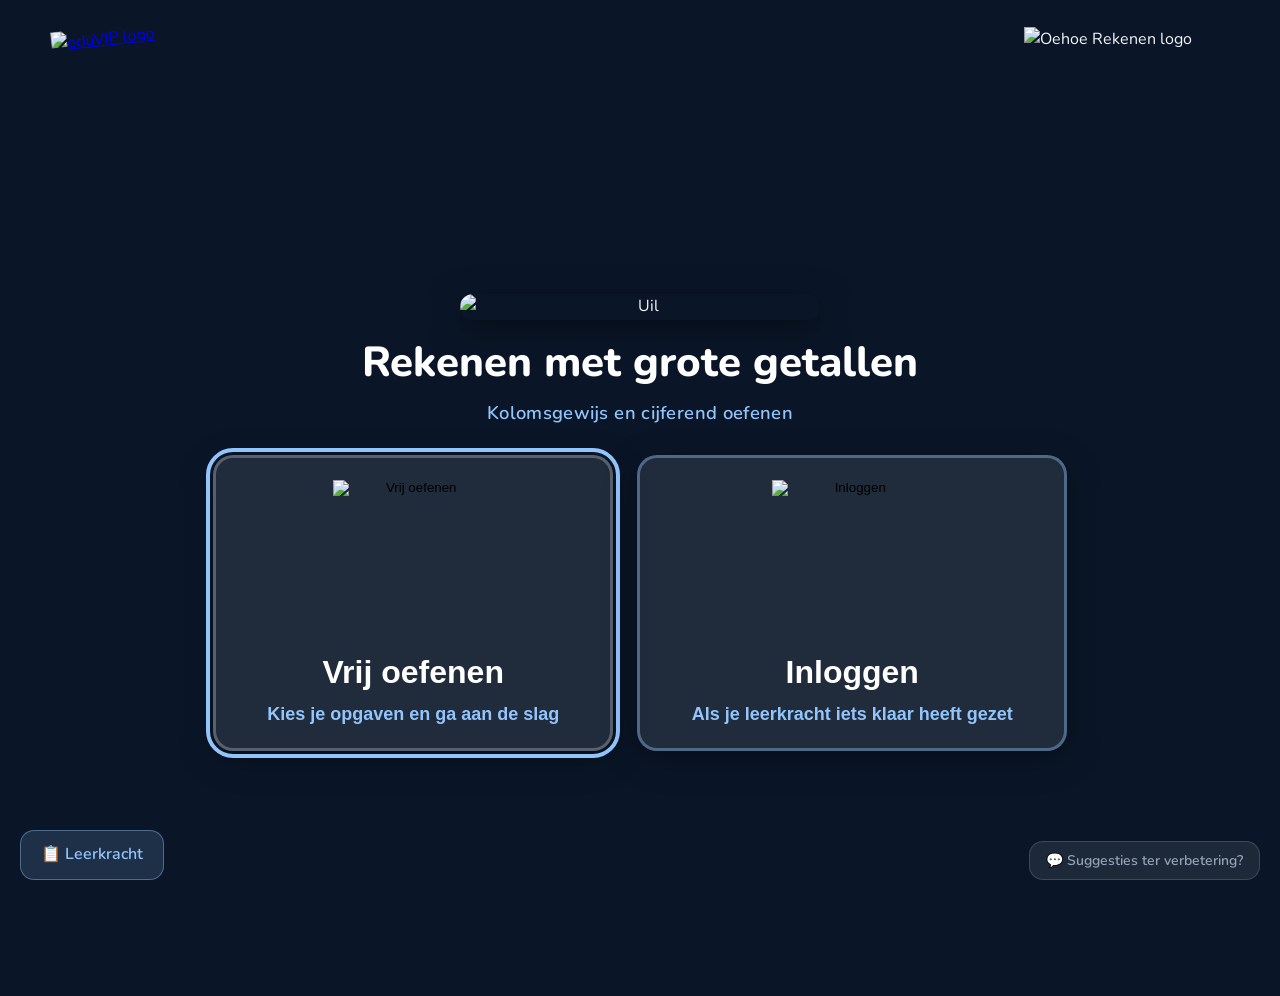
==== index.html @ a9631663 "Update index.html" ====
<!DOCTYPE html>
<html lang="nl">
<head>
<meta charset="UTF-8">
<meta name="viewport" content="width=device-width, initial-scale=1.0">
<title>Oehoe Rekenen</title>
<link rel="icon" type="image/x-icon" href="favicon.ico">
<link rel="icon" type="image/png" sizes="192x192" href="favicon-192.png">
<link rel="apple-touch-icon" href="favicon-192.png">
<link href="https://fonts.googleapis.com/css2?family=Nunito:wght@400;600;700;800&display=swap" rel="stylesheet">
<style>
*,*::before,*::after{box-sizing:border-box;margin:0;padding:0;}
:root{
  --bg:#0a1628;--surface:#1a2744;--card:#1a2744;
  --blue:#2563EB;--blue-dark:#1D4ED8;--blue-deeper:#1E3A8A;
  --blue-light:#1e3a8a;--blue-mid:#93C5FD;
  --teal:#10B981;--teal-light:#064e3b;--teal-dark:#6EE7B7;
  --red:#EF4444;--red-light:#450a0a;
  --amber:#D97706;--amber-light:#431407;--amber-mid:#FCD34D;
  --gray-800:#1F2937;
  --text:#F1F5F9;--text-muted:#94A3B8;--border:#2d4a7a;
  --font:'Nunito',sans-serif;
  --radius:14px;--radius-sm:10px;--radius-lg:20px;
  --shadow:0 2px 8px rgba(0,0,0,0.3);--shadow-md:0 4px 16px rgba(0,0,0,0.4);
  --cell-size:clamp(40px,5.5vw,62px);--font-size:clamp(16px,2.2vw,24px);
  --calc-bg:#0a1628;
  --cell-static-bg:#1e3a5f;--cell-static-border:#334155;--cell-static-color:#e2e8f0;
  --cell-input-bg:#0f172a;--cell-input-border:#475569;--cell-input-color:#f1f5f9;
  --cell-op-color:#e2e8f0;--kolom-hdr-color:#93C5FD;--calc-line:#475569;
  --label-color:#64748b;
  --opt-sel-bg:#2563EB;--opt-sel-text:#FCD34D;--opt-sel-border:#3B82F6;
}
body.inverted{--bg:#ffffff;--surface:#f8fafc;--card:#f8fafc;--border:#cbd5e1;--text:#0f172a;--text-muted:#475569;--blue-light:#dbeafe;--teal-light:#d1fae5;--red-light:#fee2e2;--amber-light:#fef3c7;--calc-bg:#ffffff;--cell-static-bg:#e8f0fe;--cell-static-border:#1E3A8A;--cell-static-color:#0f172a;--cell-input-bg:#ffffff;--cell-input-border:#1E3A8A;--cell-input-color:#0f172a;--cell-op-color:#0f172a;--kolom-hdr-color:#1E3A8A;--calc-line:#0f172a;--label-color:#374151;}
body.inverted .card,body.inverted .a11y-bar,body.inverted .stat-card,body.inverted .uitleg-section{background:#f8fafc;border-color:#cbd5e1;}
body.inverted .opt-btn,body.inverted .btn-secondary,body.inverted .back-btn,body.inverted .nav-btn,body.inverted .font-swatch{background:#f8fafc;border-color:#cbd5e1;color:#0f172a;}
body.inverted .opt-btn.selected,body.inverted .font-swatch.selected{background:var(--opt-sel-bg);color:var(--opt-sel-text);border-color:var(--opt-sel-border);}
body.inverted .a11y-btn{background:#f8fafc;border-color:#cbd5e1;color:#0f172a;}
body.inverted .a11y-btn.active{background:#0f172a;color:#fff;border-color:#0f172a;}
body.inverted .progress-wrap{background:#e2e8f0;border-color:#cbd5e1;}
body.inverted .badge-blue{background:#dbeafe;color:#1e3a8a;}
body.inverted .badge-teal{background:#d1fae5;color:#065f46;}
body.inverted .step-feedback.ok{background:#d1fae5;color:#065f46;border-color:#10B981;}
body.inverted .step-feedback.fout{background:#fee2e2;color:#991b1b;border-color:#EF4444;}
body.inverted .cell-input.correct,body.inverted .cell-sign.correct{border-color:#10B981!important;background:#d1fae5!important;color:#065f46!important;}
body.inverted .cell-input.incorrect,body.inverted .cell-sign.incorrect{border-color:#EF4444!important;background:#fee2e2!important;color:#991b1b!important;}
body.inverted .feedback-pos{background:#d1fae5;color:#065f46;border-color:#10B981;}
body.inverted .cij-deelsom-wrap{background:rgba(124,58,237,0.1);border-color:#7c3aed;color:#000;}
body.inverted .cij-deelsom-kol{color:#5b21b6;}
body.inverted .cij-deelsom-som{color:#5b21b6;font-weight:900;}
body.inverted .feedback-neg{background:#fee2e2;color:#991b1b;border-color:#EF4444;}
body.inverted .feedback-tip{background:#fef3c7;color:#92400e;border-color:#D97706;}
body.inverted .score-hero{background:linear-gradient(135deg,#1D4ED8,#1E3A8A);}
body.inverted .welcome-title{color:#0f172a;} body.inverted .welcome-sub{color:#1e3a8a;}
body.inverted .start-card{background:#f8fafc;border-color:#cbd5e1;} body.inverted .start-card:hover{border-color:#2563EB;}
@keyframes owlWiggle{0%,100%{transform:rotate(0deg);}15%{transform:rotate(-4deg);}30%{transform:rotate(4deg);}45%{transform:rotate(-3deg);}60%{transform:rotate(3deg);}75%{transform:rotate(-1deg);}90%{transform:rotate(1deg);}}
@keyframes owlBlink{0%,89%,91%,100%{transform:scaleY(1);}90%{transform:scaleY(0.05);}}
@keyframes btnPulse{0%,100%{box-shadow:0 0 0 0 rgba(147,197,253,0);}50%{box-shadow:0 0 18px 6px rgba(147,197,253,0.45);}}
body.inverted .start-title{color:#0f172a;} body.inverted .start-sub{color:#1e3a8a;}
body.inverted .header-main{color:#0f172a;} body.inverted .header-sub{color:#475569;}
body.inverted .hulp-hint{background:rgba(124,58,237,0.1);border-color:#7c3aed;}
body.inverted .hulp-hint-tekst{color:#5b21b6;}
html,body{height:100%;}
body{font-family:var(--font);background:var(--bg);min-height:100vh;color:var(--text);line-height:1.6;transition:background 0.2s,color 0.2s;}
.app{max-width:860px;margin:0 auto;padding:2rem 1.25rem 4rem;}
.screen{display:none;animation:fadeIn 0.25s ease;}
#screen-role.active{overflow:hidden;}
#screen-leerling-login.active{display:flex;flex-direction:column;align-items:center;justify-content:center;min-height:100vh;padding:2rem;}
.screen.active{display:block;}
@keyframes fadeIn{from{opacity:0;transform:translateY(8px);}to{opacity:1;transform:translateY(0);}}
#screen-role{min-height:100vh;display:none;flex-direction:column;align-items:center;justify-content:center;padding:clamp(80px,12vh,120px) 1.25rem clamp(1rem,3vh,2rem) 1.25rem;text-align:center;}
#screen-role.active{display:flex;}
.welcome-img{width:min(420px,min(55vw,40vh));height:auto;border-radius:var(--radius-lg);margin-bottom:clamp(0.5rem,2vh,2rem);box-shadow:0 8px 32px rgba(0,0,0,0.5);}
.eduvip-logo{width:clamp(100px,12vw,200px);height:auto;transform:rotate(-6deg);}
.logo-links{position:fixed;top:clamp(12px,3vh,40px);left:clamp(12px,4vw,80px);z-index:50;}
.logo-rechts{position:fixed;top:clamp(12px,3vh,40px);right:clamp(12px,4vw,80px);width:clamp(140px,16vw,300px);height:auto;z-index:50;}
.welcome-title{font-size:clamp(22px,3.5vw,42px);font-weight:800;color:#fff;margin-bottom:10px;line-height:1.2;}
.welcome-sub{font-size:clamp(14px,2vw,22px);color:#93C5FD;margin-bottom:clamp(1rem,3vh,3rem);font-weight:700;}
.start-card{background:rgba(255,255,255,0.09);border:3px solid rgba(255,255,255,0.25);border-radius:var(--radius-lg);padding:clamp(1rem,2.5vh,2.5rem) clamp(1.5rem,4vw,4rem);cursor:pointer;display:inline-flex;flex-direction:column;align-items:center;justify-content:flex-end;gap:clamp(8px,1.5vh,16px);min-height:clamp(180px,28vh,320px);transition:border-color 0.2s,background 0.2s,transform 0.15s;box-shadow:0 8px 32px rgba(0,0,0,0.4);animation:btnPulse 2.5s ease-in-out infinite;}
.start-card:hover{border-color:#93C5FD;background:rgba(255,255,255,0.16);transform:translateY(-4px);animation:none;}
.start-card:focus{outline:4px solid #93C5FD;outline-offset:3px;}
.start-icon{font-size:clamp(36px,5vw,64px);} .start-title{font-size:clamp(18px,2.5vw,32px);font-weight:800;color:#fff;} .start-sub{font-size:clamp(12px,1.5vw,18px);color:#93C5FD;font-weight:600;}
.app-header{display:flex;align-items:center;gap:14px;margin-bottom:2rem;}
.header-main{font-size:clamp(16px,2.2vw,26px);font-weight:800;color:var(--text);line-height:1.2;}
.header-sub{font-size:clamp(12px,1.4vw,16px);color:var(--text-muted);margin-top:2px;}
.back-btn{background:var(--surface);border:2px solid var(--border);border-radius:var(--radius-sm);width:50px;height:50px;display:flex;align-items:center;justify-content:center;cursor:pointer;font-size:24px;color:var(--text-muted);flex-shrink:0;}
.back-btn:hover{opacity:0.8;} .back-btn:focus{outline:3px solid var(--blue-mid);outline-offset:2px;}
.terug-start-btn{margin-left:auto;display:flex;align-items:center;gap:6px;background:none;border:none;padding:0;font-family:var(--font);font-size:16px;font-weight:800;color:var(--text);cursor:pointer;white-space:nowrap;flex-shrink:0;line-height:1.2;}
.terug-start-btn-sub{font-size:14px;font-weight:400;color:var(--text-muted);display:block;margin-top:2px;text-align:right;}
.terug-start-btn:hover{opacity:0.75;} .terug-start-btn:focus{outline:3px solid var(--blue-mid);outline-offset:2px;}
.card{background:var(--card);border-radius:var(--radius-lg);box-shadow:var(--shadow-md);padding:2rem;border:2px solid var(--border);}
.divider{border:none;border-top:2px solid var(--border);margin:2rem 0;}
.form-label{font-size:var(--font-size);font-weight:800;color:var(--text);margin-bottom:12px;display:block;}
.form-hint{font-weight:600;font-size:calc(var(--font-size)*0.7);color:var(--text-muted);}
.option-row{display:flex;gap:12px;flex-wrap:wrap;}
.opt-btn{border:3px solid var(--border);border-radius:var(--radius);padding:12px 22px;font-family:var(--font);font-size:var(--font-size);font-weight:700;background:var(--surface);cursor:pointer;color:var(--text);transition:border-color 0.15s,background 0.15s;}
.opt-btn:hover{border-color:var(--blue-mid);} .opt-btn:focus{outline:3px solid var(--blue-mid);outline-offset:2px;}
.opt-btn-disabled{opacity:0.3!important;cursor:not-allowed!important;pointer-events:none!important;}
.opt-btn.selected{border-color:var(--opt-sel-border);background:var(--opt-sel-bg);color:var(--opt-sel-text);}
.font-row{display:flex;gap:12px;align-items:center;flex-wrap:wrap;}
.font-swatch{border:3px solid var(--border);border-radius:var(--radius);width:calc(var(--font-size)*2.5);height:calc(var(--font-size)*2.5);min-width:48px;min-height:48px;display:flex;align-items:center;justify-content:center;cursor:pointer;background:var(--surface);color:var(--text);font-family:var(--font);font-weight:800;transition:border-color 0.15s,background 0.15s;}
.font-swatch:focus{outline:3px solid var(--blue-mid);outline-offset:2px;}
.font-swatch.selected{border-color:var(--opt-sel-border);background:var(--opt-sel-bg);color:var(--opt-sel-text);}
.btn-primary{display:inline-flex;align-items:center;gap:10px;background:linear-gradient(135deg,var(--blue),var(--blue-dark));color:#fff;border:none;border-radius:var(--radius);padding:16px 32px;font-family:var(--font);font-size:20px;font-weight:800;cursor:pointer;box-shadow:0 4px 14px rgba(37,99,235,0.4);transition:box-shadow 0.15s,transform 0.1s;}
.btn-primary:hover{transform:translateY(-1px);} .btn-primary:focus{outline:3px solid var(--blue-mid);outline-offset:2px;} .btn-primary:active{transform:scale(0.98);}
.btn-secondary{display:inline-flex;align-items:center;gap:8px;background:var(--surface);color:var(--text);border:3px solid var(--border);border-radius:var(--radius);padding:14px 26px;font-family:var(--font);font-size:18px;font-weight:700;cursor:pointer;transition:opacity 0.15s;}
.btn-secondary:hover{opacity:0.8;} .btn-secondary:focus{outline:3px solid var(--blue-mid);outline-offset:2px;}
.btn-row{display:flex;gap:14px;flex-wrap:wrap;margin-top:1.75rem;align-items:center;}
.nav-btn{display:inline-flex;align-items:center;gap:8px;background:var(--surface);color:var(--text);border:3px solid var(--border);border-radius:var(--radius);padding:12px 20px;font-family:var(--font);font-size:17px;font-weight:700;cursor:pointer;}
.nav-btn:hover{opacity:0.8;} .nav-btn:focus{outline:3px solid var(--blue-mid);outline-offset:2px;} .nav-btn:disabled{opacity:0.3;cursor:not-allowed;}
.a11y-bar{background:var(--surface);border-radius:var(--radius);border:2px solid var(--border);padding:12px 16px;display:flex;gap:10px;align-items:center;flex-wrap:wrap;margin-bottom:1.5rem;}
.a11y-label{font-size:15px;color:var(--text-muted);font-weight:700;}
.a11y-btn{padding:9px 16px;border:2px solid var(--border);border-radius:var(--radius-sm);font-family:var(--font);font-size:15px;font-weight:700;background:var(--surface);color:var(--text);cursor:pointer;}
.a11y-btn:hover{opacity:0.8;} .a11y-btn:focus{outline:3px solid var(--blue-mid);outline-offset:2px;}
.a11y-btn.active{background:var(--opt-sel-bg);color:var(--opt-sel-text);border-color:var(--opt-sel-border);}
.exercise-meta{display:flex;gap:10px;flex-wrap:wrap;align-items:center;margin-bottom:1rem;}
.badge{display:inline-block;padding:6px 14px;border-radius:99px;font-family:var(--font);font-size:15px;font-weight:700;}
.badge-blue{background:var(--blue-light);color:var(--blue-mid);}
.badge-teal{background:var(--teal-light);color:var(--teal-dark);}
.progress-label{font-size:16px;color:var(--text-muted);font-weight:700;margin-left:auto;}
.progress-wrap{background:var(--gray-800);border-radius:99px;height:14px;margin-bottom:1.75rem;overflow:hidden;border:2px solid var(--border);}
.progress-fill{height:100%;background:linear-gradient(90deg,var(--teal),#059669);border-radius:99px;transition:width 0.4s ease;}
.step-feedback{border-radius:var(--radius);margin-bottom:1.25rem;font-family:var(--font);font-weight:700;display:none;border-left:6px solid;animation:slideIn 0.2s ease;text-align:center;padding:24px;}
.feedback-verbeter-row{display:flex;align-items:center;justify-content:center;gap:24px;margin-bottom:16px;}
.feedback-owl-wrap{flex-shrink:0;}
.btn-verbeter{background:linear-gradient(135deg,#1e3a8a,#2563eb);color:#fff!important;border:none;border-radius:var(--radius);padding:12px 24px;font-family:var(--font);font-size:var(--font-size);font-weight:800;cursor:pointer;transition:transform 0.15s,box-shadow 0.15s;box-shadow:0 4px 14px rgba(37,99,235,0.4);}
.btn-verbeter:hover{transform:translateY(-2px);box-shadow:0 6px 20px rgba(37,99,235,0.5);}
.btn-opnieuw{background:linear-gradient(135deg,#065f46,#059669);color:#fff!important;border:none;border-radius:var(--radius);padding:12px 24px;font-family:var(--font);font-size:var(--font-size);font-weight:800;cursor:pointer;transition:transform 0.15s,box-shadow 0.15s;box-shadow:0 4px 14px rgba(5,150,105,0.4);}
.btn-opnieuw:hover{transform:translateY(-2px);box-shadow:0 6px 20px rgba(5,150,105,0.5);}
body.inverted .btn-verbeter{background:linear-gradient(135deg,#1d4ed8,#3b82f6);box-shadow:0 4px 14px rgba(37,99,235,0.3);}
body.inverted .btn-opnieuw{background:linear-gradient(135deg,#047857,#10b981);box-shadow:0 4px 14px rgba(5,150,105,0.3);}
@keyframes slideIn{from{opacity:0;transform:translateX(-6px);}to{opacity:1;transform:translateX(0);}}
.step-feedback.show{display:block;}
.step-feedback.ok{background:#064e3b;color:#ffffff;border-color:#10B981;}
.step-feedback.fout{background:#450a0a;color:#ffffff;border-color:#EF4444;}
.feedback-owl{width:180px;height:auto;border-radius:var(--radius);margin:0 auto 18px;display:block;}
.feedback-text{display:block;font-size:var(--font-size);line-height:1.5;}
.calc-card{background:var(--calc-bg);border-radius:var(--radius-lg);padding:clamp(0.75rem,2vh,1.75rem) clamp(0.75rem,2vw,1.5rem);margin-bottom:1.25rem;overflow-x:auto;width:100%;transition:background 0.2s;}
.calc-table{border-collapse:separate;border-spacing:4px;white-space:nowrap;}
.cell-label-col{font-family:var(--font);font-size:12px;color:var(--label-color);font-weight:700;padding:2px 8px;text-align:right;vertical-align:middle;white-space:nowrap;}
.cell-static{border:2px solid var(--cell-static-border);border-radius:var(--radius-sm);background:var(--cell-static-bg);font-family:var(--font);font-weight:800;color:var(--cell-static-color);text-align:center;vertical-align:middle;width:var(--cell-size);height:var(--cell-size);font-size:var(--font-size);display:table-cell;}
.cell-static.hulp-active{outline:3px solid #FCD34D;outline-offset:2px;}
body.inverted .cell-static.hulp-active{outline:6px solid #7c3aed;outline-offset:-1px;background:#ede9fe!important;}
.cell-op{font-family:var(--font);font-size:var(--font-size);font-weight:800;color:var(--cell-op-color);text-align:center;vertical-align:middle;padding:2px 8px;}
.cell-empty{width:var(--cell-size);height:var(--cell-size);display:table-cell;}
.cell-input{border:3px solid var(--cell-input-border);border-radius:var(--radius-sm);background:var(--cell-input-bg);font-family:var(--font);font-weight:800;color:var(--cell-input-color);text-align:center;vertical-align:middle;padding:2px;outline:none;transition:border-color 0.15s,background 0.15s,box-shadow 0.15s;width:var(--cell-size);height:var(--cell-size);font-size:var(--font-size);}
.cell-input:focus{border-color:#3B82F6;box-shadow:0 0 0 3px rgba(59,130,246,0.4);}
.cell-input.kolom-hulp-active{outline:3px solid #FCD34D!important;outline-offset:2px;}
body.inverted .cell-input.kolom-hulp-active{outline:6px solid #7c3aed!important;outline-offset:-1px;background:#ede9fe!important;}
body.inverted #tab-hint{color:var(--text-muted);background:rgba(0,0,0,0.15);border-color:var(--border);}
.cell-input.correct,.cell-sign.correct{border-color:#10B981!important;background:#052e16!important;color:#6EE7B7!important;border-width:3px!important;}
.cell-input.incorrect,.cell-sign.incorrect{border-color:#EF4444!important;background:#450a0a!important;color:#FCA5A5!important;border-width:4px!important;}
.cell-sign{border:3px solid var(--cell-input-border);border-radius:var(--radius-sm);background:var(--cell-input-bg);font-family:var(--font);font-weight:800;color:var(--cell-input-color);text-align:center;vertical-align:middle;padding:2px;outline:none;width:var(--cell-size);height:var(--cell-size);font-size:var(--font-size);}
.cell-sign:focus{border-color:#3B82F6;box-shadow:0 0 0 3px rgba(59,130,246,0.4);}
.cell-remember{border:2px dashed #FCD34D;border-radius:var(--radius-sm);background:rgba(252,211,77,0.08);font-family:var(--font);font-weight:800;color:#FCD34D;text-align:center;vertical-align:middle;padding:1px;outline:none;display:block;}
.cell-remember:focus{border-color:#FCD34D;box-shadow:0 0 0 2px rgba(252,211,77,0.3);}
body.inverted .cell-remember{border-color:#cc0000;border-style:dashed;background:rgba(220,0,0,0.07);color:#cc0000;}
body.inverted .cell-remember:focus{border-color:#cc0000;box-shadow:0 0 0 2px rgba(200,0,0,0.25);}
.kolom-header{font-family:var(--font);font-size:calc(var(--font-size) * 0.85);font-weight:800;color:var(--kolom-hdr-color);text-align:center;padding:3px 4px;text-transform:uppercase;letter-spacing:0.04em;}
.calc-hr{border:none;border-top:3px solid var(--calc-line);margin:3px 0;width:100%;}
.hulp-hint{background:#431407;border:3px solid #FCD34D;border-radius:var(--radius);padding:12px 16px;margin-top:8px;display:flex;align-items:center;gap:14px;animation:fadeIn 0.3s ease;}
.hulp-hint-owl{width:60px;flex-shrink:0;border-radius:8px;}
.hulp-hint-tekst{font-family:var(--font);font-size:var(--font-size);font-weight:800;color:#FCD34D;}
.uitleg-section{background:var(--card);border-radius:var(--radius-lg);padding:1.75rem;margin-bottom:0;border:2px solid var(--border);position:relative;}
.uitleg-title{font-size:calc(var(--font-size)*1.1);font-weight:800;color:var(--text);margin-bottom:1.25rem;}
.uitleg-layout{display:grid;grid-template-columns:auto 1fr;gap:2.5rem;align-items:start;}
@media(max-width:600px){.uitleg-layout{grid-template-columns:1fr;}}
.uitleg-stappen{display:flex;flex-direction:column;gap:16px;min-width:200px;}
.uitleg-stap{display:flex;gap:14px;align-items:flex-start;}
.app{max-width:1000px;margin:0 auto;padding:2rem 1.25rem 4rem;}
.uitleg-owl-wrap{display:flex;justify-content:flex-end;margin-top:1.5rem;padding-bottom:0;}
.uitleg-owl{width:400px;max-width:100%;height:auto;border-radius:var(--radius);display:block;}
.uitleg-btn-row{display:flex;align-items:flex-end;gap:14px;margin-top:0;padding-top:0;}
/* Setup form owl */
.setup-owl-above{display:flex;flex-direction:column;align-items:center;margin-bottom:1.5rem;}
.setup-owl-img{width:min(560px,38vw);height:auto;border-radius:var(--radius-lg);}
/* Form section header - same as form-label */
.form-section-header{font-size:var(--font-size);font-weight:800;color:var(--text);margin:1.5rem 0 0.75rem;display:block;}
/* Veel hulp inline hint - now inline right of row */
.veel-hulp-row-wrap{display:flex;align-items:center;gap:16px;}
.veel-hulp-inline{display:flex;align-items:center;gap:8px;background:rgba(252,211,77,0.12);border:2px solid #FCD34D;border-radius:var(--radius);padding:8px 14px;white-space:nowrap;flex-shrink:0;}body.inverted .veel-hulp-inline{background:rgba(124,58,237,0.1);border-color:#7c3aed;}
.veel-hulp-inline-owl{width:36px;height:auto;border-radius:6px;flex-shrink:0;}
.veel-hulp-inline-tekst{font-family:var(--font);font-size:var(--font-size);font-weight:800;color:#FCD34D;}body.inverted .veel-hulp-inline-tekst{color:#5b21b6;}
/* Tafelkaart */
.calc-card-wrap{position:relative;}
.tafelkaart-btn{position:fixed;top:80px;right:20px;background:linear-gradient(135deg,#1E3A8A,#2563EB);border:3px solid #93C5FD;border-radius:var(--radius);padding:20px 28px;cursor:pointer;display:flex;flex-direction:column;align-items:center;gap:3px;color:#fff;font-family:var(--font);transition:transform 0.15s,box-shadow 0.15s;box-shadow:0 4px 14px rgba(37,99,235,0.4);z-index:1000;}
.tafelkaart-btn:hover{transform:translateY(-2px);box-shadow:0 6px 20px rgba(37,99,235,0.5);}
.tafelkaart-btn:focus{outline:3px solid #FCD34D;outline-offset:2px;}
.tafelkaart-T{font-size:56px;font-weight:800;line-height:1;}
.tafelkaart-label{font-size:16px;font-weight:700;letter-spacing:0.04em;opacity:0.9;}
.tafelkaart-panel{position:fixed;top:80px;right:160px;background:var(--surface);border:3px solid var(--blue-mid);border-radius:var(--radius-lg);padding:14px;z-index:100;box-shadow:0 8px 32px rgba(0,0,0,0.4);animation:fadeIn 0.2s ease;}
.tafelkaart-nums{display:flex;flex-direction:column;gap:5px;}
.tafelkaart-num{background:var(--cell-static-bg);border:2px solid var(--border);border-radius:var(--radius-sm);padding:8px 18px;font-family:var(--font);font-size:var(--font-size);font-weight:800;color:var(--text);cursor:pointer;text-align:center;transition:background 0.15s,border-color 0.15s;}
.tafelkaart-num:hover,.tafelkaart-num:focus,.tafelkaart-num.active{background:var(--opt-sel-bg);color:var(--opt-sel-text);border-color:var(--opt-sel-border);outline:none;}
.tafelkaart-tafel{position:fixed;top:80px;right:calc(160px + 70px + 12px);background:var(--card);border:3px solid #FCD34D;border-radius:var(--radius-lg);padding:18px 22px;z-index:100;box-shadow:0 8px 32px rgba(0,0,0,0.4);animation:fadeIn 0.2s ease;min-width:180px;}
.tafelkaart-tafel-title{font-family:var(--font);font-size:18px;font-weight:800;color:#FCD34D;margin-bottom:10px;border-bottom:2px solid rgba(252,211,77,0.3);padding-bottom:6px;}
.tafelkaart-rij{font-family:var(--font);font-size:var(--font-size);font-weight:700;color:var(--text);padding:3px 0;line-height:1.5;}
/* Hulp badge */
.badge-hulp{background:#431407;color:#FCD34D;}
.uitleg-table{border-collapse:collapse;font-family:var(--font);}
.uitleg-table th{background:var(--blue-light);color:var(--blue-mid);font-weight:800;padding:8px 10px;border:2px solid var(--border);text-align:center;font-size:calc(var(--font-size)*0.7);text-transform:uppercase;letter-spacing:0.05em;}
.uitleg-table td{border:2px solid var(--border);padding:8px 10px;text-align:center;font-weight:700;color:var(--text);font-size:var(--font-size);min-width:calc(var(--font-size)*1.8);background:var(--cell-static-bg);}
.uitleg-table td.uitleg-input{background:var(--cell-input-bg);color:var(--cell-input-color);}
.uitleg-table td.uitleg-op{background:transparent;border:none;font-size:calc(var(--font-size)*1.1);font-weight:800;color:#FCD34D;text-align:right;padding-right:6px;}
.uitleg-table td.uitleg-lbl{background:transparent;border:none;font-size:calc(var(--font-size)*0.85);color:#FCD34D;font-weight:800;text-align:right;padding-right:8px;white-space:nowrap;}
.uitleg-table tr.uitleg-hr td{border-top:3px solid var(--calc-line);padding:0;height:4px;background:transparent;border-left:none;border-right:none;border-bottom:none;}
.uitleg-stappen{display:flex;flex-direction:column;gap:12px;}
.uitleg-stap{display:flex;gap:14px;align-items:flex-start;}
.uitleg-nr{background:var(--opt-sel-bg);color:var(--opt-sel-text);border-radius:50%;width:calc(var(--font-size)*1.5);height:calc(var(--font-size)*1.5);min-width:28px;min-height:28px;display:flex;align-items:center;justify-content:center;font-weight:800;font-size:var(--font-size);flex-shrink:0;margin-top:2px;}
.uitleg-tekst{font-size:var(--font-size);color:var(--text);line-height:1.6;}
/* Tooltip */
.tooltip-wrap{position:relative;display:inline-block;}
.tooltip-box{display:none;position:absolute;left:50%;transform:translateX(-50%);bottom:calc(100% + 12px);background:#0a1628;color:#fff;border:2px solid var(--blue-mid);border-radius:var(--radius);padding:16px 20px;width:max(340px, calc(var(--font-size)*14));z-index:200;box-shadow:0 8px 32px rgba(0,0,0,0.5);font-family:var(--font);line-height:1.6;font-size:var(--font-size);}
.tooltip-title{font-weight:800;font-size:var(--font-size);margin-bottom:10px;color:#FCD34D;}
.tooltip-item{display:flex;gap:10px;align-items:flex-start;margin-bottom:8px;font-size:var(--font-size);font-weight:600;}
.tooltip-bullet{color:#FCD34D;font-weight:800;font-size:var(--font-size);flex-shrink:0;line-height:1.4;}
.tooltip-box::after{content:'';position:absolute;top:100%;left:50%;transform:translateX(-50%);border:10px solid transparent;border-top-color:#0a1628;}
body.inverted .tooltip-box{background:#f8fafc;color:#0f172a;border-color:#2563EB;}
body.inverted .tooltip-box::after{border-top-color:#f8fafc;}
.tooltip-wrap:hover .tooltip-box,.tooltip-wrap:focus-within .tooltip-box{display:block;}
/* Cijferend veel-hulp deelsom kader (inline, rechts van invulrij) */
.cij-deelsom-cel{padding-left:18px;vertical-align:middle;white-space:nowrap;}

.cij-deelsom-wrap{display:inline-flex;flex-direction:column;align-items:center;background:rgba(252,211,77,0.13);border:2px solid #FCD34D;border-radius:var(--radius);padding:6px 16px;min-width:80px;}
.cij-deelsom-kol{font-family:var(--font);font-size:calc(var(--font-size)*0.7);font-weight:800;color:#FCD34D;text-transform:uppercase;letter-spacing:0.06em;margin-bottom:2px;text-align:center;}
.cij-deelsom-som{font-family:var(--font);font-size:var(--font-size);font-weight:800;color:#FCD34D;text-align:center;}
/* Lenen: aligned number display */
.lenen-wrap{position:relative;display:inline-flex;align-items:center;justify-content:center;width:100%;height:100%;}
.lenen-orig{text-decoration:line-through;text-decoration-color:#000;color:#FCA5A5;opacity:0.7;}
.lenen-new{color:#FCD34D;font-weight:800;margin-left:2px;}
/* Veel hulp inline hint */
.veel-hulp-hint{display:flex;align-items:center;gap:12px;background:rgba(252,211,77,0.12);border:2px solid #FCD34D;border-radius:var(--radius);padding:10px 14px;margin-top:8px;animation:fadeIn 0.3s ease;}body.inverted .veel-hulp-hint{background:rgba(124,58,237,0.1);border-color:#7c3aed;}
.veel-hulp-owl{width:52px;flex-shrink:0;border-radius:6px;}
.veel-hulp-tekst{font-family:var(--font);font-size:var(--font-size);font-weight:800;color:#FCD34D;line-height:1.4;}body.inverted .veel-hulp-tekst{color:#5b21b6;}
.score-hero{background:linear-gradient(135deg,var(--blue),var(--blue-deeper));border-radius:var(--radius-lg);padding:2.5rem 1.75rem;margin-bottom:1.5rem;color:#fff;text-align:center;}
.score-owl-big{width:440px;max-width:90%;height:auto;border-radius:var(--radius);margin:0 auto 1.75rem;display:block;}
.score-number{font-size:96px;font-weight:800;line-height:1;margin-bottom:12px;}
.score-lbl-txt{font-size:24px;opacity:1;font-weight:700;}
.stats-grid{display:grid;grid-template-columns:1fr 1fr;gap:14px;margin-bottom:1.75rem;}
.stat-card{background:var(--card);border-radius:var(--radius);padding:1.5rem;border:2px solid var(--border);}
.stat-lbl{font-size:16px;color:var(--text-muted);font-weight:700;text-transform:uppercase;letter-spacing:0.06em;margin-bottom:8px;}
.stat-val{font-size:42px;font-weight:800;line-height:1;}
.feedback-item{padding:20px 22px;border-radius:var(--radius);margin-bottom:14px;font-family:var(--font);font-size:20px;font-weight:700;border-left:6px solid;animation:fadeIn 0.3s ease both;}
.suggesties-btn{position:fixed;bottom:20px;right:20px;background:rgba(255,255,255,0.08);color:var(--text-muted);border:1px solid rgba(255,255,255,0.15);border-radius:var(--radius);padding:9px 16px;font-family:var(--font);font-size:14px;font-weight:600;cursor:pointer;display:flex;align-items:center;gap:8px;text-decoration:none;z-index:40;transition:background 0.2s,color 0.2s;}
.suggesties-btn:hover{background:rgba(255,255,255,0.14);color:var(--text);}
.feedback-pos{background:#052e16;color:#6ee7b7;border-color:#10B981;}
.feedback-neg{background:#450a0a;color:#FCA5A5;border-color:#EF4444;}
.feedback-tip{background:#431407;color:#FCD34D;border-color:#D97706;}

/* ── Tips-paneel ── */
#tips-paneel{
  display:none;
  position:absolute;
  top:0;left:0;right:0;bottom:0;
  background:var(--card);
  border-radius:var(--radius);
  z-index:200;
  overflow-y:auto;
  padding:28px 28px 36px 28px;
  box-sizing:border-box;
  animation:fadeInTips 0.18s ease;
}
@keyframes fadeInTips{from{opacity:0;transform:translateY(6px);}to{opacity:1;transform:none;}}
.tips-header{display:flex;align-items:center;justify-content:space-between;margin-bottom:22px;}
.tips-title{font-size:1.35em;font-weight:800;color:var(--text);letter-spacing:-0.01em;}
.tips-close{background:none;border:none;cursor:pointer;color:var(--text-muted);font-size:1.6em;line-height:1;padding:4px 8px;border-radius:8px;transition:background 0.15s;}
.tips-close:hover{background:var(--border);}
.tip-blok{background:var(--surface);border:2px solid var(--border);border-radius:14px;padding:18px 20px;margin-bottom:16px;cursor:default;outline:none;transition:border-color 0.15s;}
.tip-blok:focus{border-color:var(--blue-mid);box-shadow:0 0 0 3px rgba(59,130,246,0.35);}
.tip-blok-titel{font-size:1.18em;font-weight:800;color:var(--blue-mid);margin-bottom:10px;display:flex;align-items:center;gap:8px;}
.tip-blok-titel .tip-icon{font-size:1.3em;}
.tip-item{display:flex;align-items:flex-start;gap:10px;margin-bottom:8px;font-size:1.08em;color:var(--text);}
.tip-item:last-child{margin-bottom:0;}
.tip-bullet{font-size:1.1em;color:var(--blue-mid);flex-shrink:0;margin-top:1px;}
.tip-sluit{font-size:0.88em;color:var(--text-muted);text-align:center;margin-top:18px;}

/* Tips groot-modus: volledig scherm */
#tips-paneel.tips-groot{
  position:fixed;
  inset:0;
  border-radius:0;
  z-index:500;
  background:#0f172a;
  padding:36px 48px 48px 48px;
  overflow-y:auto;
}
#tips-paneel.tips-groot .tips-title{font-size:4.8em;color:#fff;}
#tips-paneel.tips-groot .tip-blok{
  background:#1e293b;
  border-color:#334155;
  padding:36px 40px;
  margin-bottom:30px;
}
#tips-paneel.tips-groot .tip-blok-titel{font-size:3.8em;color:#60a5fa;}
#tips-paneel.tips-groot .tip-icon{font-size:1.1em;}
#tips-paneel.tips-groot .tip-item{font-size:3.2em;margin-bottom:22px;color:#e2e8f0;}
#tips-paneel.tips-groot .tip-bullet{color:#60a5fa;}
#tips-paneel.tips-groot .tip-sluit{font-size:2.6em;color:#94a3b8;margin-top:36px;}
#tips-paneel.tips-groot kbd{
  background:#334155;color:#e2e8f0;
  padding:2px 8px;border-radius:5px;
  font-size:0.9em;
}
.tips-vergroot-btn{
  background:var(--blue-mid);color:#fff;
  border:none;border-radius:50%;
  width:52px;height:52px;
  font-size:2em;font-weight:900;
  cursor:pointer;display:flex;align-items:center;justify-content:center;
  transition:background 0.15s,transform 0.1s;
  box-shadow:0 2px 8px rgba(0,0,0,0.3);
  flex-shrink:0;
}
.tips-vergroot-btn:hover{background:#2563eb;transform:scale(1.08);}
.tips-voorlees-btn{
  background:#0d9488;color:#fff;
  border:none;border-radius:50%;
  width:52px;height:52px;
  font-size:1.6em;
  cursor:pointer;display:none;align-items:center;justify-content:center;
  transition:background 0.15s,transform 0.1s;
  box-shadow:0 2px 8px rgba(0,0,0,0.3);
  flex-shrink:0;
}
.tips-voorlees-btn:hover{background:#0f766e;transform:scale(1.08);}
.tips-header-rechts{display:flex;align-items:center;gap:10px;}

/* ── Suggesties-formulier overlay ── */
#suggesties-overlay{
  display:none;
  position:fixed;
  inset:0;
  background:rgba(0,0,0,0.55);
  z-index:300;
  align-items:center;
  justify-content:center;
}
#suggesties-overlay.actief{display:flex;}
#suggesties-form-card{
  background:var(--card);
  border-radius:var(--radius);
  padding:28px 28px 24px 28px;
  width:min(520px,90vw);
  box-shadow:0 20px 60px rgba(0,0,0,0.5);
  animation:fadeInTips 0.18s ease;
  position:relative;
}
.sug-titel{font-size:1.2em;font-weight:800;color:var(--text);margin-bottom:6px;}
.sug-sub{font-size:0.9em;color:var(--text-muted);margin-bottom:20px;}
.sug-label{display:block;font-size:0.9em;font-weight:700;color:var(--text-muted);margin-bottom:6px;margin-top:14px;}
.sug-input,.sug-textarea{
  width:100%;box-sizing:border-box;
  background:var(--surface);border:2px solid var(--border);
  border-radius:var(--radius-sm);
  color:var(--text);font-family:var(--font);font-size:1em;
  padding:9px 12px;outline:none;
  transition:border-color 0.15s;
}
.sug-input:focus,.sug-textarea:focus{border-color:var(--blue-mid);}
.sug-textarea{resize:vertical;min-height:100px;}
.sug-btn-rij{display:flex;gap:10px;justify-content:flex-end;margin-top:20px;}
.sug-verzend{background:var(--blue-mid);color:#fff;border:none;border-radius:var(--radius-sm);padding:10px 22px;font-family:var(--font);font-size:1em;font-weight:700;cursor:pointer;}
.sug-verzend:hover{opacity:0.88;}
.sug-annuleer{background:none;border:2px solid var(--border);border-radius:var(--radius-sm);padding:10px 18px;font-family:var(--font);font-size:1em;font-weight:700;color:var(--text-muted);cursor:pointer;}
.sug-annuleer:hover{background:var(--surface);}
.sug-bevestiging{display:none;text-align:center;padding:16px 0 8px;}
.sug-bevestiging-icoon{font-size:2.5em;margin-bottom:8px;}
.sug-bevestiging-tekst{font-size:1.05em;font-weight:700;color:var(--text);}
/* Grote modus suggesties-formulier */
#suggesties-form-card.sug-groot{
  width:min(1100px,98vw);
  max-height:96vh;
  overflow-y:auto;
  padding:56px 60px 48px 60px;
  background:#0f172a;
}
#suggesties-form-card.sug-groot .sug-titel{font-size:2.8em;color:#fff;}
#suggesties-form-card.sug-groot .sug-sub{font-size:1.6em;margin-bottom:36px;color:#cbd5e1;}
#suggesties-form-card.sug-groot .sug-label{font-size:1.8em;margin-top:28px;margin-bottom:10px;color:#fff;}
#suggesties-form-card.sug-groot .sug-input,
#suggesties-form-card.sug-groot .sug-textarea{font-size:1.8em;padding:16px 20px;color:#fff;background:#1e293b;border-color:#475569;}
#suggesties-form-card.sug-groot .sug-input::placeholder,
#suggesties-form-card.sug-groot .sug-textarea::placeholder{color:#94a3b8;}
#suggesties-form-card.sug-groot .sug-textarea{min-height:180px;}
#suggesties-form-card.sug-groot .sug-verzend{font-size:1.6em;padding:16px 36px;}
#suggesties-form-card.sug-groot .sug-annuleer{font-size:1.6em;padding:16px 28px;color:#fff;border-color:#475569;}
#suggesties-form-card.sug-groot .sug-bevestiging-icoon{font-size:4em;}
#suggesties-form-card.sug-groot .sug-bevestiging-tekst{font-size:2em;color:#fff;}
.sug-vergroot-btn{
  position:absolute;top:14px;right:14px;
  background:var(--blue-mid);color:#fff;
  border:none;border-radius:50%;
  width:64px;height:64px;
  font-size:2.6em;font-weight:900;
  cursor:pointer;display:flex;align-items:center;justify-content:center;
  line-height:1;transition:background 0.15s,transform 0.1s;
  box-shadow:0 3px 12px rgba(0,0,0,0.4);
}
.sug-vergroot-btn:hover{background:#2563eb;transform:scale(1.08);}
.sug-voorlees-btn{
  position:absolute;top:14px;right:88px;
  background:#0d9488;color:#fff;
  border:none;border-radius:50%;
  width:64px;height:64px;
  font-size:1.9em;
  cursor:pointer;display:flex;align-items:center;justify-content:center;
  transition:background 0.15s,transform 0.1s;
  box-shadow:0 3px 12px rgba(0,0,0,0.4);
}
.sug-voorlees-btn:hover{background:#0f766e;transform:scale(1.08);}

/* ── Interactief uitleg-scherm ── */

/* ── Keuzemenu actieknoppen ── */
.btn-row-twee{
  display:flex;gap:16px;justify-content:center;
}
.btn-uitleg-eerst{
  background:var(--surface);
  border:2px solid var(--blue-mid);
  color:var(--blue-mid);
  border-radius:var(--radius);
  padding:16px 28px;
  font-family:var(--font);font-size:calc(var(--font-size)*1.1);font-weight:700;
  cursor:pointer;transition:background 0.15s;
}
.btn-uitleg-eerst:hover{background:var(--blue-light);}
.btn-meteen{
  background:var(--blue-mid);
  border:2px solid var(--blue-mid);
  color:#fff;
  border-radius:var(--radius);
  padding:16px 28px;
  font-family:var(--font);font-size:calc(var(--font-size)*1.1);font-weight:700;
  cursor:pointer;transition:opacity 0.15s;
}
.btn-meteen:hover{opacity:0.88;}
/* Knop in uitlegscherm: Nu zelf aan de slag */
.uitleg-start-knop-wrap{
  display:flex;justify-content:center;
  padding:16px 0 8px 0;
  flex-shrink:0;
}
.btn-uitleg-start{
  background:#16a34a;
  border:none;color:#fff;
  border-radius:var(--radius);
  padding:14px 32px;
  font-family:var(--font);font-size:1.05em;font-weight:800;
  cursor:pointer;transition:opacity 0.15s;
  display:none;
}
.btn-uitleg-start:hover{opacity:0.88;}
.btn-uitleg-start:focus{outline:3px solid #fff;outline-offset:3px;opacity:1;}

@media (max-width: 1100px){
  .uitleg-nav-kolom{width:300px;}
  .uitleg-stap-kaart{min-width:300px!important;width:auto;}
}
@media (max-width: 800px){
  .uitleg-nav-kolom{width:220px;}
  .uitleg-bol{width:44px;height:44px;font-size:0.85em;}
  .uitleg-bol.actief{width:56px;height:56px;}
  .uitleg-deelbol{width:36px;height:36px;}
  .uitleg-deelbol.actief{width:46px;height:46px;}
  .uitleg-stap-kaart{min-width:200px!important;}
  .uitleg-uil-pijl{width:120px;max-width:14vw;}
}

/* ================================================================
   uitleg-scherm — Oehoe Rekenen
   ================================================================ */

/* ── Hoofdscherm ── */
#screen-uitleg-interactief{display:none;position:fixed;inset:0;z-index:100;background:var(--bg);flex-direction:column;overflow:hidden;}
#screen-uitleg-interactief.active{display:flex;}

/* ── Header ── */
.uitleg-header{display:flex;align-items:center;justify-content:center;padding:14px 24px;background:var(--card);border-bottom:2px solid var(--border);flex-shrink:0;position:relative;width:100%;box-sizing:border-box;}
.uitleg-header-terug{position:absolute;left:16px;width:44px;height:44px;border-radius:50%;border:2px solid var(--border);background:var(--surface);color:var(--text);font-size:1.4em;font-weight:900;cursor:pointer;display:flex;align-items:center;justify-content:center;}
.uitleg-header-terug:hover{background:var(--blue-light);}
.uitleg-header-titel{font-size:calc(var(--font-size)*1.3);font-weight:800;color:var(--text);text-align:center;}

/* ── Body: nav + inhoud naast elkaar ── */
.uitleg-body{display:flex;flex:1;overflow:hidden;}

/* ── Navigatiekolom links ── */
.uitleg-nav-kolom{width:min(440px,28vw);max-width:min(440px,28vw);min-width:60px;flex-shrink:1;background:var(--card);border-right:2px solid var(--border);overflow-y:auto;padding:20px 0;display:flex;flex-direction:column;gap:4px;}
.uitleg-stap-item{display:flex;flex-direction:column;cursor:pointer;user-select:none;}
.uitleg-stap-bol-rij{display:flex;align-items:center;gap:10px;padding:6px 16px;border-radius:8px;transition:background 0.15s;}
.uitleg-stap-bol-rij:hover{background:var(--surface);}
.uitleg-bol{width:60px;height:60px;border-radius:50%;background:#cbd5e1;color:#1e293b;font-weight:900;font-size:1.1em;display:flex;align-items:center;justify-content:center;border:2px solid #94a3b8;flex-shrink:0;transition:all 0.2s;line-height:1;outline:none;}
.uitleg-bol:focus{box-shadow:0 0 0 3px #FCD34D;}
.uitleg-bol.actief{width:80px;height:80px;font-size:1.3em;background:#FCD34D;color:#1e293b;border:3px solid #f59e0b;box-shadow:0 0 0 3px rgba(252,211,77,0.3);}
.uitleg-stap-label{font-size:1.05em;color:var(--text-muted);font-weight:600;line-height:1.3;flex:1;}
.uitleg-stap-item.actief .uitleg-stap-label{color:var(--text);font-weight:800;}
.uitleg-deelstap-lijst{display:none;flex-direction:column;padding:4px 0 4px 30px;gap:3px;}
.uitleg-deelstap-lijst.open{display:flex;}
.uitleg-deelstap-item{display:flex;align-items:center;gap:8px;padding:4px 8px;border-radius:6px;cursor:pointer;transition:background 0.15s;}
.uitleg-deelstap-item:hover{background:var(--surface);}
.uitleg-deelbol{width:48px;height:48px;border-radius:50%;background:#e2e8f0;color:#1e293b;font-weight:900;font-size:0.85em;display:flex;align-items:center;justify-content:center;border:2px solid #94a3b8;flex-shrink:0;transition:all 0.2s;outline:none;}
.uitleg-deelbol:focus{box-shadow:0 0 0 3px #FCD34D;}
.uitleg-deelbol.actief{width:62px;height:62px;font-size:1.0em;background:#FCD34D;color:#1e293b;border:3px solid #f59e0b;box-shadow:0 0 0 2px rgba(252,211,77,0.3);}
.uitleg-deelstap-label{font-size:0.95em;color:var(--text-muted);font-weight:600;}
.uitleg-deelstap-item.actief .uitleg-deelstap-label{color:var(--text);font-weight:800;}

/* ── Rechterhelft: som bovenaan, tekst onderaan ── */
/* Geen max-height hier — de flex-verdeling 67/33 regelt de ruimte */
.uitleg-inhoud{flex:1;display:flex;flex-direction:column;overflow:hidden;min-width:0;cursor:default;}

/* Som-gebied: 62% van de beschikbare hoogte, scrollbaar */
.uitleg-som-container{
  flex:1 1 65%;
  min-height:65%;
  display:flex;
  justify-content:center;
  align-items:flex-start;
  padding:20px 20px 12px 20px;
  overflow-y:auto;
}
.uitleg-som-wrap{display:inline-block;}
.uitleg-som-wrap .uitleg-table{border-spacing:4px;}
/* Tabelcel-grootte: vloeiend via clamp, geen sprongen door breakpoints */
.uitleg-som-wrap .uitleg-table td,
.uitleg-som-wrap .uitleg-table th{
  width:clamp(52px,7vw,90px);
  height:clamp(52px,7vw,90px);
  font-size:clamp(1.5em,2.8vw,2.8em);
  text-align:center;
  vertical-align:middle;
}

/* Tabel celkleuren */
.uitleg-interactief td{color:var(--text)!important;background:var(--cell-static-bg)!important;}
.uitleg-interactief th,.uitleg-interactief td.uitleg-lbl{color:var(--blue-mid)!important;background:transparent!important;border:none!important;font-weight:800;}
.uitleg-interactief td.uitleg-op{color:#FCD34D!important;background:transparent!important;border:none!important;font-weight:800;}
.uitleg-interactief td.uitleg-input{background:var(--cell-input-bg)!important;color:var(--cell-input-color)!important;border:2px solid var(--border)!important;}
.uitleg-interactief tr.uitleg-hr td{border:none!important;border-top:3px solid var(--calc-line)!important;background:transparent!important;height:4px;padding:0;}
.uitleg-interactief td.uitleg-leeg{background:transparent!important;border:none!important;}
.uitleg-interactief td.uitleg-leeg.uitleg-highlight{border-color:#FCD34D!important;box-shadow:0 0 0 3px #FCD34D!important;background:#3d3200!important;color:#FCD34D!important;}
.uitleg-interactief td.uitleg-highlight{border-color:#FCD34D!important;box-shadow:0 0 0 3px #FCD34D!important;background:#3d3200!important;color:#FCD34D!important;}
.uitleg-interactief td.uitleg-highlight-uit{border-color:#22c55e!important;box-shadow:0 0 0 3px #22c55e!important;background:#052e16!important;color:#86efac!important;}
.uitleg-interactief td.uitleg-highlight-oth{border-color:#f97316!important;box-shadow:0 0 0 3px #f97316!important;background:#7c3500!important;color:#fed7aa!important;}

/* Tekst-sectie: maximaal 35%, krimpt als tekst klein is */
.uitleg-tekst-sectie{
  flex:0 1 35%;
  min-height:60px;
  max-height:35%;
  display:flex;
  align-items:stretch;
  justify-content:center;
  gap:12px;
  padding:8px 20px 12px 20px;
  overflow:hidden;
  transition:flex-basis 0.3s ease;
}

/* Uil-pijlen */
.uitleg-uil-pijl{flex-shrink:0;width:clamp(44px,8vw,180px);display:flex;align-items:center;justify-content:center;cursor:pointer;opacity:0.85;transition:opacity 0.15s;align-self:stretch;}
.uitleg-uil-pijl:hover{opacity:1;}
.uitleg-uil-pijl.verborgen{visibility:hidden;}
.uitleg-uil-pijl:focus{outline:3px solid #FCD34D;border-radius:8px;}
.uitleg-uil-pijl img{width:100%;height:100%;object-fit:contain;display:block;}

/* Tekst-kaart: altijd scrollbaar, bovenkant altijd zichtbaar */
.uitleg-stap-kaart{
  flex:1 1 0;
  min-width:0;
  min-height:0;
  background:var(--card);
  border:2px solid var(--border);
  border-radius:var(--radius);
  padding:16px 20px;
  overflow-y:auto;  /* scrollbar zichtbaar als tekst te lang is */
  box-sizing:border-box;
}
.uitleg-stap-titel-tekst{font-size:clamp(calc(var(--font-size)*1.1),2.2vh,2rem);font-weight:800;color:var(--text);margin-bottom:8px;display:block;}
.uitleg-stap-uitleg{font-size:clamp(calc(var(--font-size)*1.0),2vh,1.8rem);color:var(--text);line-height:1.6;}

/* ── Navigatiekolom: bolletjes kleiner bij smallere viewport ── */
@media(max-width:1300px){
  .uitleg-nav-kolom{width:min(300px,24vw);}
  .uitleg-bol{width:50px;height:50px;font-size:0.95em;}
  .uitleg-bol.actief{width:64px;height:64px;font-size:1.1em;}
  .uitleg-deelbol{width:40px;height:40px;font-size:0.78em;}
  .uitleg-deelbol.actief{width:52px;height:52px;font-size:0.9em;}
  .uitleg-stap-label{font-size:0.9em;}
}
@media(max-width:1000px){
  .uitleg-nav-kolom{width:min(220px,22vw);}
  .uitleg-bol{width:42px;height:42px;font-size:0.82em;}
  .uitleg-bol.actief{width:54px;height:54px;font-size:0.95em;}
  .uitleg-deelbol{width:34px;height:34px;font-size:0.7em;}
  .uitleg-deelbol.actief{width:44px;height:44px;font-size:0.82em;}
  .uitleg-stap-label{font-size:0.8em;}
  .uitleg-deelstap-label{font-size:0.78em;}
  .uitleg-header-titel{font-size:calc(var(--font-size)*1.05);}
}

/* ── Compacte modus: header weg, nav alleen bolletjes ── */
@media(max-height:680px),(max-width:860px){
  .uitleg-header{display:none!important;}
  .uitleg-nav-kolom{width:72px!important;min-width:72px!important;padding:8px 0!important;flex-shrink:0;}
  .uitleg-header-terug-compact{display:flex!important;}
  .uitleg-stap-label{display:none!important;}
  .uitleg-deelstap-label{display:none!important;}
  .uitleg-stap-bol-rij{justify-content:center;padding:4px!important;gap:0!important;}
  .uitleg-deelstap-item{justify-content:center;padding:3px 2px!important;}
  .uitleg-deelstap-lijst{padding:2px 0!important;}
  .uitleg-bol{width:40px!important;height:40px!important;font-size:0.8em!important;}
  .uitleg-bol.actief{width:52px!important;height:52px!important;font-size:0.9em!important;}
  .uitleg-deelbol{width:32px!important;height:32px!important;font-size:0.68em!important;}
  .uitleg-deelbol.actief{width:42px!important;height:42px!important;font-size:0.78em!important;}
  .uitleg-uil-pijl{width:clamp(36px,6vw,70px)!important;}
  .uitleg-start-knop-wrap{padding:6px 0 4px 0!important;}
  .btn-uitleg-start{padding:8px 14px!important;font-size:0.88em!important;}
}

/* ── Ultracompact: nav volledig weg, zweef-knoppen zichtbaar ── */
/* ── Scrollbalken (geel, dik voor slechtzienden) ── */
.uitleg-som-container::-webkit-scrollbar,
.uitleg-stap-kaart::-webkit-scrollbar{width:20px;}
.uitleg-som-container::-webkit-scrollbar-track,
.uitleg-stap-kaart::-webkit-scrollbar-track{background:var(--surface);border-radius:10px;margin:4px;}
.uitleg-som-container::-webkit-scrollbar-thumb,
.uitleg-stap-kaart::-webkit-scrollbar-thumb{background:#FCD34D;border-radius:10px;border:3px solid var(--surface);min-height:36px;}
.uitleg-som-container::-webkit-scrollbar-thumb:hover,
.uitleg-stap-kaart::-webkit-scrollbar-thumb:hover{background:#f59e0b;}

/* ── Scrollbalk navigatiekolom: zelfde stijl, standaardbreedte ── */
.uitleg-nav-kolom::-webkit-scrollbar{width:8px;}
.uitleg-nav-kolom::-webkit-scrollbar-track{background:var(--surface);border-radius:6px;margin:4px;}
.uitleg-nav-kolom::-webkit-scrollbar-thumb{background:#FCD34D;border-radius:6px;border:2px solid var(--surface);min-height:36px;}
.uitleg-nav-kolom::-webkit-scrollbar-thumb:hover{background:#f59e0b;}

/* ── Ultracompact: nav + uil-pijlen weg, zweef-knoppen zichtbaar ── */
@media(max-width:680px){
  .uitleg-nav-kolom{display:none!important;}
  .uitleg-header{display:none!important;}
  .uitleg-inhoud{width:100%!important;}
  .uitleg-start-knop-wrap{display:none!important;}
  /* Uil-pijlen verdwijnen samen met de navigatiekolom */
  .uitleg-uil-pijl{display:none!important;}
  .uitleg-zweef-knoppen{display:flex!important;}
}

/* ── Zweef-knoppen: terug linksboven, actie rechtsboven ── */
.uitleg-zweef-knoppen{
  display:none;
  position:fixed;
  top:0; left:0; right:0;
  z-index:200;
  pointer-events:none; /* container zelf niet klikbaar */
}
.uitleg-zweef-terug{
  position:fixed;
  top:12px; left:12px;
  pointer-events:all;
  background:var(--surface);
  border:2px solid var(--border);
  color:var(--text);
  border-radius:50%;
  width:48px; height:48px;
  font-size:1.3em; font-weight:900;
  cursor:pointer;
  display:flex; align-items:center; justify-content:center;
  box-shadow:0 4px 16px rgba(0,0,0,0.5);
}
.uitleg-zweef-terug:hover{background:var(--blue-light);}
.uitleg-zweef-actie{
  position:fixed;
  top:12px; right:12px;
  pointer-events:all;
  background:#16a34a;
  border:none;
  color:#fff;
  border-radius:50%;
  width:48px; height:48px;
  font-size:1.5em;
  font-weight:900;
  cursor:pointer;
  display:flex; align-items:center; justify-content:center;
  box-shadow:0 4px 16px rgba(0,0,0,0.5);
}
.uitleg-zweef-actie:hover{opacity:0.88;}
.uitleg-zweef-actie:focus,.uitleg-zweef-terug:focus{outline:3px solid #FCD34D;}

/* ── Tekst-toggle knop (altijd zichtbaar in uitlegscherm) ── */
.uitleg-tekst-toggle{
  position:fixed;
  top:12px; left:72px; /* naast de terugpijl */
  z-index:200;
  background:var(--surface);
  border:2px solid var(--border);
  color:var(--text);
  border-radius:50%;
  width:48px; height:48px;
  font-size:1.3em;
  cursor:pointer;
  display:none; /* standaard verborgen, JS zet hem aan */
  align-items:center; justify-content:center;
  box-shadow:0 4px 16px rgba(0,0,0,0.5);
  transition:background 0.15s;
}
.uitleg-tekst-toggle:hover{background:var(--blue-light);}
.uitleg-tekst-toggle:focus{outline:3px solid #FCD34D;}
.uitleg-tekst-toggle.tekst-uit{background:#b45309;border-color:#f59e0b;color:#fff;}

/* ── Tekst-sectie verborgen staat ── */
.uitleg-tekst-sectie.verborgen{
  flex-basis:0!important;
  max-height:0!important;
  min-height:0!important;
  padding:0!important;
  overflow:hidden!important;
  transition:flex-basis 0.25s ease, max-height 0.25s ease;
}
</style>
</head>
<body>
<div class="app" id="app">
<a href="https://www.eduvip.nl" target="_blank" rel="noopener" class="logo-vast logo-links" style="position:fixed;z-index:50;display:block;">
  <img id="eduvip-logo" src="https://raw.githubusercontent.com/arjen555/rekenen-afbeeldingen/main/eduvip.png" alt="eduVIP logo" class="eduvip-logo">
</a>
<audio id="uil-geluid" src="https://raw.githubusercontent.com/arjen555/rekenen-afbeeldingen/main/Uilengeluidje.wav" preload="auto"></audio>
<img src="https://raw.githubusercontent.com/arjen555/rekenen-afbeeldingen/main/Oehoe_rekenen.png" alt="Oehoe Rekenen logo" class="logo-vast logo-rechts" style="cursor:pointer;" onclick="speelUilGeluid()" title="Oehoe!">
<img id="uil-som" src="" alt="Uil" style="position:fixed;bottom:20px;right:20px;width:min(480px,25vw);max-height:40vh;object-fit:contain;z-index:45;display:none;border-radius:12px;pointer-events:none;">
<div class="screen" id="screen-role" role="main">
  <img id="owl-welcome" src="https://raw.githubusercontent.com/arjen555/rekenen-afbeeldingen/main/uil_start.png" alt="Uil" class="welcome-img">
  <p class="welcome-title">Rekenen met grote getallen</p>
  <p class="welcome-sub" style="font-size:1.15rem;color:#93C5FD;font-weight:600;letter-spacing:0.02em;">Kolomsgewijs en cijferend oefenen</p>
  <div style="display:flex;gap:1.5rem;flex-wrap:wrap;justify-content:center;">
    <button class="start-card" id="btn-start">
      <img src="https://raw.githubusercontent.com/arjen555/rekenen-afbeeldingen/main/vrij_oefenen_transparant.png" style="width:min(160px,18vw);height:min(160px,18vw);object-fit:contain;display:block;" alt="Vrij oefenen">
      <span class="start-title">Vrij oefenen</span>
      <span class="start-sub">Kies je opgaven en ga aan de slag</span>
    </button>
    <button class="start-card" id="btn-leerling-login" style="border-color:rgba(147,197,253,0.4);">
      <img src="https://raw.githubusercontent.com/arjen555/rekenen-afbeeldingen/main/inloggen_transparant.png" style="width:min(160px,18vw);height:min(160px,18vw);object-fit:contain;display:block;" alt="Inloggen">
      <span class="start-title">Inloggen</span>
      <span class="start-sub">Als je leerkracht iets klaar heeft gezet</span>
    </button>
  </div>
  <!-- Suggestiesknop in flow: zichtbaar als knoppen onder elkaar staan bij hoge zoom -->
  <button class="suggesties-btn suggesties-inline" id="btn-suggesties-inline" onclick="openSuggestiesForm()" style="display:none;margin-top:1rem;position:static;width:auto;padding:6px 14px;font-size:0.85em;">&#128172; Suggesties ter verbetering?</button>
</div>
<a href="https://arjen555.github.io/oehoe-rekenen/leerkracht.html" target="_blank" class="suggesties-btn" style="right:auto;left:20px;background:rgba(147,197,253,0.15);border-color:rgba(147,197,253,0.4);color:#93C5FD;font-size:16px;padding:11px 20px;">&#128203; Leerkracht</a>
<button class="suggesties-btn" id="btn-suggesties" onclick="openSuggestiesForm()">&#128172; Suggesties ter verbetering?</button>

<div id="suggesties-overlay" role="dialog" aria-modal="true" aria-label="Suggesties formulier">
  <div id="suggesties-form-card">
    <button class="sug-vergroot-btn" onclick="wisselSugGroot()" id="sug-vergroot-btn" aria-label="Formulier vergroten" title="Vergroten / verkleinen">+</button>
    <button class="sug-voorlees-btn" id="sug-voorlees-btn" onclick="leesSuggestieFormulierVoor()" aria-label="Formulier voorlezen" title="Formulier voorlezen" style="display:none;">&#128266;</button>
    <div class="sug-titel">&#128172; Suggesties ter verbetering</div>
    <div class="sug-sub">Wat zou jij anders willen zien? Laat het ons weten!</div>
    <div id="sug-formulier">
      <label class="sug-label" for="sug-naam">Je naam</label>
      <input class="sug-input" id="sug-naam" type="text" placeholder="Naam" autocomplete="off">
      <label class="sug-label" for="sug-email">E-mailadres</label>
      <input class="sug-input" id="sug-email" type="email" placeholder="jouw@email.nl" autocomplete="off">
      <label class="sug-label" for="sug-bericht">Jouw suggestie</label>
      <textarea class="sug-textarea" id="sug-bericht" placeholder="Typ hier je suggestie..."></textarea>
      <div class="sug-btn-rij">
        <button class="sug-annuleer" onclick="sluitSuggestiesForm()">Annuleren</button>
        <button class="sug-verzend" onclick="verzendSuggestie()">Versturen &#8594;</button>
      </div>
    </div>
    <div class="sug-bevestiging" id="sug-bevestiging">
      <div class="sug-bevestiging-icoon">&#10004;&#65039;</div>
      <div class="sug-bevestiging-tekst">Bedankt voor je suggestie!<br>We nemen hem zeker mee.</div>
      <div class="sug-btn-rij" style="justify-content:center;margin-top:16px;">
        <button class="sug-annuleer" onclick="sluitSuggestiesForm()">Sluiten</button>
      </div>
    </div>
  </div>
</div>
<div class="screen" id="screen-leerling-login" role="main">
  <div style="background:rgba(255,255,255,0.06);border:2px solid rgba(255,255,255,0.15);border-radius:20px;padding:2.5rem;width:100%;max-width:420px;box-shadow:0 8px 48px rgba(0,0,0,0.5);">
    <div style="text-align:center;margin-bottom:2rem;">
      <div style="font-size:3rem;">🦉</div>
      <div style="font-family:var(--font);font-size:1.4rem;font-weight:800;color:#93C5FD;margin-top:0.5rem;">Inloggen</div>
      <div style="color:rgba(255,255,255,0.5);font-size:0.9rem;margin-top:0.25rem;">Vul je codes in om te beginnen</div>
    </div>
    <div style="margin-bottom:1rem;">
      <label style="display:block;font-size:0.8rem;font-weight:700;color:rgba(255,255,255,0.5);text-transform:uppercase;letter-spacing:0.05em;margin-bottom:0.4rem;">Klascode</label>
      <input id="ll-klascode" type="text" placeholder="Bijv. GROEP5" autocomplete="off"
        style="width:100%;background:rgba(255,255,255,0.08);border:1px solid rgba(255,255,255,0.2);border-radius:10px;color:#fff;font-family:var(--font);font-size:1.1rem;padding:0.7rem 1rem;outline:none;text-transform:uppercase;letter-spacing:0.05em;">
    </div>
    <div style="margin-bottom:1.5rem;">
      <label style="display:block;font-size:0.8rem;font-weight:700;color:rgba(255,255,255,0.5);text-transform:uppercase;letter-spacing:0.05em;margin-bottom:0.4rem;">Jouw code</label>
      <input id="ll-leerlingcode" type="text" placeholder="Bijv. EMMA" autocomplete="off"
        style="width:100%;background:rgba(255,255,255,0.08);border:1px solid rgba(255,255,255,0.2);border-radius:10px;color:#fff;font-family:var(--font);font-size:1.1rem;padding:0.7rem 1rem;outline:none;text-transform:uppercase;letter-spacing:0.05em;">
    </div>
    <div id="ll-fout" style="display:none;background:rgba(248,113,113,0.1);border:1px solid rgba(248,113,113,0.3);border-radius:8px;color:#f87171;padding:0.6rem 1rem;font-size:0.9rem;margin-bottom:1rem;"></div>
    <button id="btn-ll-inloggen" style="width:100%;background:#3B82F6;color:#fff;border:none;border-radius:10px;font-family:var(--font);font-size:1.05rem;font-weight:700;padding:0.85rem;cursor:pointer;">Inloggen →</button>
    <div style="text-align:center;margin-top:1rem;">
      <button id="btn-ll-terug" style="background:rgba(255,255,255,0.08);border:1px solid rgba(255,255,255,0.2);border-radius:10px;color:#fff;font-family:var(--font);font-size:1rem;font-weight:600;padding:0.6rem 1.5rem;cursor:pointer;width:100%;">← Terug naar beginscherm</button>
    </div>
  </div>
</div>
<div class="screen" id="screen-setup" role="main">
  <div class="setup-owl-above">
    <img id="owl-vraagt" src="https://raw.githubusercontent.com/arjen555/rekenen-afbeeldingen/main/uil_vraagt.png" alt="Uil die vraagt wat je wilt oefenen" class="setup-owl-img">
  </div>
  <div class="app-header"><button class="back-btn" id="back-setup">&#8592;</button><div><div class="header-main">Kies je oefening</div><div class="header-sub">Stel in hoe en wat je wilt oefenen</div></div></div>
  <div class="card" style="position:relative;">
    <div id="tips-paneel" role="dialog" aria-modal="true" aria-label="Handige tips">
      <div class="tips-header">
        <span class="tips-title">&#128161; Handige tips</span>
        <div class="tips-header-rechts">
          <button class="tips-voorlees-btn" id="tips-voorlees-btn" onclick="leesTipsVoor()" aria-label="Tips voorlezen" title="Voorlezen">&#128266;</button>
          <button class="tips-vergroot-btn" id="tips-vergroot-btn" onclick="wisselTipsGroot()" aria-label="Tips vergroten" title="Vergroten">+</button>
          <button class="tips-close" id="tips-sluit" aria-label="Tips sluiten" title="Sluiten (Escape)">&#10005;</button>
        </div>
      </div>

      <div class="tip-blok" tabindex="0" role="group" aria-label="Cijferend aftrekken, lenen">
        <div class="tip-blok-titel"><span class="tip-icon">&#9999;&#65039;</span>Cijferend aftrekken &mdash; lenen</div>
        <div class="tip-item"><span class="tip-bullet">&#9654;</span><span>Typ de <strong>letter van de kolomnaam</strong> (bijvoorbeeld <kbd>t</kbd> van tientallen) om direct van die kolom te lenen.</span></div>
        <div class="tip-item"><span class="tip-bullet">&#9654;</span><span>Je kunt ook het getal waar je van wilt lenen <strong>aanklikken</strong> met de muis.</span></div>
      </div>

      <div class="tip-blok" tabindex="0" role="group" aria-label="Vermenigvuldigen, tafelkaart">
        <div class="tip-blok-titel"><span class="tip-icon">&#10005;</span>Vermenigvuldigen &mdash; tafelkaart</div>
        <div class="tip-item"><span class="tip-bullet">&#9654;</span><span>Heb je de tafelkaart gekozen? Druk op <kbd>t</kbd> om de tafelkaart op te roepen.</span></div>
        <div class="tip-item"><span class="tip-bullet">&#9654;</span><span>Je kunt de tafelkaart ook <strong>rechtsboven in het scherm</strong> aanklikken met de muis.</span></div>
      </div>

      <div class="tip-blok" tabindex="0" role="group" aria-label="Voorlezen">
        <div class="tip-blok-titel"><span class="tip-icon">&#128266;</span>Voorlezen</div>
        <div class="tip-item"><span class="tip-bullet">&#9654;</span><span>Heb je voorlezen ingeschakeld? Druk op de <strong>spatiebalk</strong> om te horen waar je bent.</span></div>
      </div>

      <div class="tip-blok" tabindex="0" role="group" aria-label="Hoge vergroting">
        <div class="tip-blok-titel"><span class="tip-icon">&#128269;</span>Hoge vergroting</div>
        <div class="tip-item"><span class="tip-bullet">&#9654;</span><span>Met <strong>A+</strong> vergroot je het lettertype. Wil je nog groter? Gebruik dan <strong>Ctrl&nbsp;+</strong> of <strong>Ctrl + muiswiel</strong> &mdash; zo blijft alles netjes in beeld.</span></div>
      </div>

      <div class="tip-blok" tabindex="0" role="group" aria-label="Iets nog handiger">
        <div class="tip-blok-titel"><span class="tip-icon">&#128172;</span>Iets nog handiger?</div>
        <div class="tip-item"><span class="tip-bullet">&#9654;</span><span>Gebruik het <strong>invulformulier op de startpagina</strong> (rechtsonder in het scherm) om een suggestie door te geven.</span></div>
      </div>

      <div class="tip-sluit">Druk op <kbd>Escape</kbd> of <kbd>Enter</kbd>, of klik buiten dit venster om terug te gaan.</div>
    </div>
    <div id="setup-form"></div>
  </div>
  <div class="btn-row btn-row-twee">
    <div class="tooltip-wrap">
      <button class="btn-uitleg-eerst" id="btn-uitleg-eerst">&#128218; Eerst uitleg, dan beginnen</button>
      <div class="tooltip-box">
        <div class="tooltip-title">&#128218; Uitleg eerst</div>
        <div class="tooltip-item"><span class="tooltip-bullet">&#8226;</span><span>Je krijgt uitleg over de methode en bewerking die je hierboven geselecteerd hebt.</span></div>
      </div>
    </div>
    <button class="btn-meteen" id="start-ex">&#9654; Meteen aan de slag!</button>
  </div>
</div>
<div class="screen" id="screen-exercise" role="main" style="overflow-y:auto;min-height:100vh;padding-bottom:2rem;">
  <div class="app-header"><button class="back-btn" id="back-exercise">&#8592;</button><div><div class="header-main" id="ex-title">Oefening</div><div class="header-sub" id="ex-sub"></div></div></div>
  <div class="a11y-bar">
    <span class="a11y-label">Weergave:</span>
    <button class="a11y-btn" id="btn-inv">Zwart op wit</button>
    <button class="a11y-btn" id="btn-bigger">A+</button>
    <button class="a11y-btn" id="btn-smaller">A&#8722;</button>
    <button class="a11y-btn" id="btn-speak">&#128266; Voorlezen</button>
    <button id="btn-speed" style="display:none;font-size:0.78em;color:#fff;background:rgba(255,255,255,0.13);border:1px solid rgba(255,255,255,0.3);border-radius:8px;padding:5px 10px;margin-left:6px;white-space:nowrap;cursor:pointer;font-weight:700;font-family:var(--font);" aria-label="Spreeksnelheid">1&#xd7;</button>
    <span id="tab-hint" style="display:none;font-size:0.78em;color:#fff;background:rgba(255,255,255,0.13);border:1px solid rgba(255,255,255,0.3);border-radius:8px;padding:5px 10px;margin-left:6px;white-space:nowrap;pointer-events:none;user-select:none;font-weight:600;letter-spacing:0.01em;">SPATIE &#x2192; Waar ben ik?</span>
    <span id="tafel-hint" style="display:none;font-size:0.78em;color:#fff;background:rgba(255,255,255,0.13);border:1px solid rgba(255,255,255,0.3);border-radius:8px;padding:5px 10px;margin-left:6px;white-space:nowrap;pointer-events:none;user-select:none;font-weight:600;letter-spacing:0.01em;">t &#x3d; Tafelkaart</span>
  </div>
  <div class="exercise-meta" aria-live="polite">
    <span id="ex-badge-method" class="badge badge-blue"></span>
    <span id="ex-badge-op" class="badge badge-teal"></span>
    <span id="ex-badge-hulp" class="badge badge-hulp" style="display:none;"></span>
    <span class="progress-label" id="ex-progress"></span>
  </div>
  <div class="progress-wrap" role="progressbar" aria-valuemin="0" aria-valuemax="100" id="progress-wrap">
    <div class="progress-fill" id="progress-fill" style="width:0%"></div>
  </div>
  <div class="calc-card-wrap">
    <div id="calc-area" class="calc-card"></div>
    <div id="tafelkaart-container"></div>
  </div>
  <div id="hulp-area"></div>
  <div id="step-feedback" class="step-feedback" role="alert" aria-live="assertive" aria-atomic="true" style="margin-top:1rem;">
    <div id="feedback-msg-wrap"></div>
  </div>
  <div class="btn-row" id="main-btn-row">
    <button class="nav-btn" id="btn-prev">&#8592; Vorige som</button>
    <button class="btn-primary" id="btn-check">Controleer</button>
    <button class="btn-secondary" id="btn-uitleg">&#128218; Uitleg</button>
    <button class="btn-verbeter" id="btn-verbeter" style="display:none;">&#9998; Verbeter</button>
    <button class="btn-opnieuw" id="btn-opnieuw" style="display:none;">&#8635; Opnieuw</button>
    <button class="btn-secondary" id="btn-next" style="display:none;">Volgende som &#8594;</button>
    <button class="btn-primary" id="btn-finish" style="display:none;">Klaar! &#8594;</button>
  </div>
</div>
<div class="screen" id="screen-uitleg-interactief" role="main" tabindex="-1"></div>
  <div class="screen" id="screen-uitleg" role="main">
  <div class="app-header"><button class="back-btn" id="back-uitleg">&#8592;</button><div><div class="header-main" id="uitleg-title">Uitleg</div><div class="header-sub">Zo werkt het</div></div></div>
  <div id="uitleg-content"></div>
  <div style="display:flex;align-items:flex-end;gap:2rem;margin-top:1.5rem;flex-wrap:wrap;">
    <div><button class="btn-primary" id="btn-terug-som">&#8592; Terug naar de som</button></div>
    <div style="flex:1;display:flex;justify-content:flex-end;"><img id="owl-staart-uitleg" src="https://raw.githubusercontent.com/arjen555/rekenen-afbeeldingen/main/uil_staart.png" alt="Uil op een tak" style="width:400px;max-width:100%;height:auto;border-radius:var(--radius);display:block;"></div>
  </div>
</div>
<div class="screen" id="screen-analysis" role="main">
  <div class="score-hero">
    <img id="analysis-uil-img" src="https://raw.githubusercontent.com/arjen555/rekenen-afbeeldingen/main/uil_nakijken.png" style="max-width:350px;border-radius:16px;" alt="Uil">
    <div class="score-number" id="score-pct">-</div>
    <div class="score-lbl-txt" id="score-lbl"></div>
  </div>
  <div class="stats-grid">
    <div class="stat-card"><div class="stat-lbl">Goed</div><div class="stat-val" id="s-correct" style="color:#6EE7B7">-</div></div>
    <div class="stat-card"><div class="stat-lbl">Fout</div><div class="stat-val" id="s-wrong" style="color:#FCA5A5">-</div></div>
    <div class="stat-card"><div class="stat-lbl">Na verbetering w&#233;l goed</div><div class="stat-val" id="s-verbeterd" style="color:#a78bfa">-</div></div>
    <div class="stat-card"><div class="stat-lbl">Opgaven</div><div class="stat-val" id="s-total">-</div></div>
  </div>
  <div id="feedback-list" aria-live="polite" style="margin-bottom:1.5rem;"></div>
  <div class="btn-row"><button class="btn-primary" id="btn-restart">Nog een keer</button><button class="btn-secondary" id="btn-home">Terug naar begin</button></div>
</div>
</div>

<script>
var BASE_URL='https://raw.githubusercontent.com/arjen555/rekenen-afbeeldingen/main/';

// Som-uil: plaatjes rechtsonder tijdens een som
var _somUilAantal=28; // verhoog dit als je meer plaatjes toevoegt
var _somUilVorige=-1;
var _somUilSrcBewaard='';
function toonSomUil(){
  var img=document.getElementById('uil-som');
  if(!img||_somUilAantal<1)return;
  var keuze;
  do{keuze=Math.floor(Math.random()*_somUilAantal)+1;}
  while(_somUilAantal>1&&keuze===_somUilVorige);
  _somUilVorige=keuze;
  var src=BASE_URL+'uil_som_'+keuze+'.png';
  img.src=src;
  _somUilSrcBewaard=src;
  img.style.display='block';
}
function verbergSomUil(){
  var img=document.getElementById('uil-som');
  if(img){img.style.display='none';img.style.visibility='visible';}
}
var OWL_WELKOM=BASE_URL+'uil_start.png';
var OWL_EINDE=BASE_URL+'uil_nakijken.png';
function speelUilGeluid(){
  var audio=document.getElementById('uil-geluid');
  if(!audio)return;
  audio.currentTime=0;
  audio.play().catch(function(){});
}
var OWL_VRAAGT=BASE_URL+'uil_vraagt.png';
var OWL_STAART=BASE_URL+'uil_staart.png';
var EDUVIP_LOGO=BASE_URL+'eduvip.png';
var OWL_OK=BASE_URL+'uil_enthousiast.png';
var OWL_WRONG=BASE_URL+'uil_verbaasd.png';

var COL_NAMES=['E','T','H','D','TD','HD','M','M'];
var PLACE_NAMES=['eenheden','tientallen','honderdtallen','duizendtallen','tienduizendtallen'];
var PLACE_VALS=[1,10,100,1000,10000];


var cfg={method:'kolomsgewijs',op:'optellen',count:5,fontSize:24,cellSize:62,getal1Place:100,getal2Place:10,eenBeetjeHulp:false,veelHulp:false,tafelkaart:false,autoVoorlezen:false};
Object.defineProperty(cfg,'hulp',{get:function(){return cfg.eenBeetjeHulp||cfg.veelHulp;}});
var session={problems:[],currentIdx:0,correct:0,wrong:0,hints:0,results:[],highestVisited:0};
var invertedContrast=false;
var currentProblem=null,inputFields=[],rememberFields=[],expectedAnswers=[],rowInfo=[],stepHighlightCells=[],currentHulpRow=-1,stepChecked=false,aStaticCells=[],aftrDeelsomTd=null,vermEersteInput=null,vermFocusIngesteld=false,vermInputRows=[],cijfVermOptRemInputs=[];

window.addEventListener('DOMContentLoaded',function(){
  var imgWelcome=document.getElementById('owl-welcome');if(imgWelcome)imgWelcome.src=OWL_WELKOM;
  var imgAnalysis=document.getElementById('owl-analysis');if(imgAnalysis)imgAnalysis.src=OWL_EINDE;
  var imgVraagt=document.getElementById('owl-vraagt');if(imgVraagt)imgVraagt.src=OWL_VRAAGT;
  var imgStraart=document.getElementById('owl-staart-uitleg');if(imgStraart)imgStraart.src=OWL_STAART;
  var imgLogo=document.getElementById('eduvip-logo');if(imgLogo)imgLogo.src=EDUVIP_LOGO;
  bind('btn-start',showSetup);
  bind('back-setup',goHome);
  bind('back-exercise',backFromExercise);
  bind('start-ex',startExercise);
  var btnUitlegEerst=document.getElementById('btn-uitleg-eerst');
  if(btnUitlegEerst)btnUitlegEerst.addEventListener('click',function(){openUitlegVanuitKeuzemenu();});
  // Pijltje rechts/links tussen vrij oefenen en inloggen
  document.getElementById('btn-start').addEventListener('keydown',function(e){
    if(e.key==='ArrowRight'||e.key==='Tab'){e.preventDefault();document.getElementById('btn-leerling-login').focus();}
  });
  document.getElementById('btn-leerling-login').addEventListener('keydown',function(e){
    if(e.key==='ArrowLeft'||(e.key==='Tab'&&e.shiftKey)){e.preventDefault();document.getElementById('btn-start').focus();}
  });
  document.getElementById('btn-leerling-login').addEventListener('click',function(){showScreen('screen-leerling-login');setTimeout(function(){document.getElementById('ll-klascode').focus();},100);});
  document.getElementById('btn-ll-inloggen').addEventListener('click',leerlingInloggen);
  document.getElementById('btn-ll-terug').addEventListener('click',function(){showScreen('screen-role');});
  document.getElementById('ll-klascode').addEventListener('input',function(e){e.target.value=e.target.value.toUpperCase();});
  document.getElementById('ll-leerlingcode').addEventListener('input',function(e){e.target.value=e.target.value.toUpperCase();});
  document.getElementById('ll-leerlingcode').addEventListener('keydown',function(e){if(e.key==='Enter')leerlingInloggen();});
  bind('btn-prev',prevProblem);
  bind('btn-check',checkStep);
  bind('btn-verbeter',verbeterSom);
  bind('btn-opnieuw',opnieuwSom);
  bind('btn-uitleg',showUitleg);
  bind('back-uitleg',backToExercise);
  bind('btn-terug-som',backToExercise);
  bind('btn-next',nextProblem);
  bind('btn-finish',showAnalysis);
  // Voorlezen bij hover en focus op oefenscherm-knoppen
  [['btn-prev','Vorige som'],['btn-check','Controleer'],['btn-verbeter','Verbeter'],
   ['btn-opnieuw','Opnieuw'],['btn-uitleg','Uitleg'],['btn-next','Volgende som'],
   ['btn-finish','Klaar']].forEach(function(pair){
    var el=document.getElementById(pair[0]);
    if(el)addSpeakEvents(el,pair[1]);
  });
  bind('btn-restart',restartSame);
  bind('btn-home',goHome);
  bind('btn-inv',toggleInvert);
  bind('btn-bigger',function(){changeCellSize(1);});
  bind('btn-smaller',function(){changeCellSize(-1);});
  bind('btn-speak',toggleVoorlezen);
  var speedBtnEl=document.getElementById('btn-speed');
  if(speedBtnEl)speedBtnEl.addEventListener('click',wisselSnelheid);
  // Voorlezen bij hover en focus op bovenste knoppen
  var invEl=document.getElementById('btn-inv');
  if(invEl)addSpeakEvents(invEl,function(){return document.body.classList.contains('inverted')?'Donker op licht':'Zwart op wit';});
  var bigEl=document.getElementById('btn-bigger');
  if(bigEl)addSpeakEvents(bigEl,'Groter');
  var smallEl=document.getElementById('btn-smaller');
  if(smallEl)addSpeakEvents(smallEl,'Kleiner');
  var speakEl=document.getElementById('btn-speak');
  if(speakEl)addSpeakEvents(speakEl,function(){return cfg.autoVoorlezen?'Voorlezen uit':'Voorlezen aan';});
  var backEl=document.getElementById('back-exercise');
  if(backEl)addSpeakEvents(backEl,'Startscherm');
  showScreen('screen-role');
  setTimeout(function(){
    var btnStart=document.getElementById('btn-start');
    if(btnStart)btnStart.focus();
  },100);
});

function bind(id,fn){document.getElementById(id).addEventListener('click',fn);}
// ── LOGO ZOOM VERGRENDELING ──
(function(){
  window.checkLogoZoom=function(){
    var ratio=window.devicePixelRatio||1;
    var teGroot=(ratio>=1.75);
    var huidigScherm=document.querySelector('.screen.active');
    var schermId=huidigScherm?huidigScherm.id:'';
    var logoToegestaan=(schermId==='screen-role'||schermId==='screen-setup');
    document.querySelectorAll('.logo-vast').forEach(function(el){
      el.style.display=(logoToegestaan&&!teGroot)?'block':'none';
    });
    // Suggesties-knoppen ook verbergen bij te grote zoom (net als de logo's)
    document.querySelectorAll('.suggesties-btn').forEach(function(b){
      if(b.id==='btn-suggesties-inline') return; // inline knop apart behandeld
      if(teGroot){b.style.display='none';}
      else{b.style.display=(schermId==='screen-role')?'flex':'none';}
    });
    // Inline suggestiesknop: tonen als zoom groot én op startpagina
    var inlineBtn=document.getElementById('btn-suggesties-inline');
    if(inlineBtn){
      inlineBtn.style.display=(teGroot&&schermId==='screen-role')?'inline-flex':'none';
    }
    // Som-uil ook verbergen bij te grote zoom
    var somUil=document.getElementById('uil-som');
    if(somUil&&somUil.src)somUil.style.visibility=teGroot?'hidden':'visible';
  };
  window._basePixelRatio=window.devicePixelRatio||1;
  // Controleer bij resize én bij wheel+ctrl
  window.addEventListener('resize',window.checkLogoZoom);
  window.addEventListener('resize',function(){
    if(typeof _herberekeningTekstHoogte==='function') setTimeout(_herberekeningTekstHoogte,80);
  });
  window.addEventListener('wheel',function(e){
    if(e.ctrlKey)setTimeout(window.checkLogoZoom,100);
  },{passive:true});
  window.addEventListener('keyup',function(e){
    if(e.key==='+' || e.key==='-' || e.key==='0')setTimeout(window.checkLogoZoom,100);
  });
  window.checkLogoZoom();
})();

// ── LEERLING LOGIN ──
const SB_URL='https://gquzvtchazwzfqzmzxvf.supabase.co';
const SB_KEY='eyJhbGciOiJIUzI1NiIsInR5cCI6IkpXVCJ9.eyJpc3MiOiJzdXBhYmFzZSIsInJlZiI6ImdxdXp2dGNoYXp3emZxem16eHZmIiwicm9sZSI6ImFub24iLCJpYXQiOjE3Nzg1ODg1NzUsImV4cCI6MjA5NDE2NDU3NX0.llkky1zk0pRby09buBe1syBfBkfb_-c6s_le3RASwUk';

async function leerlingInloggen(){
  var klascode=document.getElementById('ll-klascode').value.trim().toUpperCase();
  var leerlingcode=document.getElementById('ll-leerlingcode').value.trim().toUpperCase();
  var fout=document.getElementById('ll-fout');
  var btn=document.getElementById('btn-ll-inloggen');
  fout.style.display='none';
  if(!klascode||!leerlingcode){fout.textContent='Vul beide codes in.';fout.style.display='block';return;}
  btn.textContent='Bezig…';btn.disabled=true;
  try{
    var kr=await fetch(SB_URL+'/rest/v1/klassen?klascode=eq.'+klascode+'&select=id,naam',{headers:{'apikey':SB_KEY}});
    var kl=await kr.json();
    if(!kl||kl.length===0){fout.textContent='Klascode niet gevonden.';fout.style.display='block';btn.textContent='Inloggen →';btn.disabled=false;return;}
    var lr=await fetch(SB_URL+'/rest/v1/leerlingen?klas_id=eq.'+kl[0].id+'&leerlingcode=eq.'+leerlingcode+'&select=id,naam',{headers:{'apikey':SB_KEY}});
    var ll=await lr.json();
    if(!ll||ll.length===0){fout.textContent='Leerlingcode niet gevonden.';fout.style.display='block';btn.textContent='Inloggen →';btn.disabled=false;return;}
    var or=await fetch(SB_URL+'/rest/v1/oefeningen?leerling_id=eq.'+ll[0].id+'&select=*',{headers:{'apikey':SB_KEY}});
    var oe=await or.json();
    if(!oe||oe.length===0){fout.textContent='Je leerkracht heeft nog geen oefening klaargezet.';fout.style.display='block';btn.textContent='Inloggen →';btn.disabled=false;return;}
    var o=oe[0];
    cfg.method=o.methode;cfg.op=o.bewerking;
    cfg.eenBeetjeHulp=o.hulp==='beetje';cfg.veelHulp=o.hulp==='veel';
    cfg.tafelkaart=o.tafelkaart||false;
    cfg.getal1Place=o.getal1_place;cfg.getal2Place=o.getal2_place;cfg.count=o.aantal;
    cfg.getal1Places=[o.getal1_place];cfg.getal2Places=[o.getal2_place];
    btn.textContent='Inloggen →';btn.disabled=false;
    // Check of oefening al afgerond is
    var resCheck=await fetch(SB_URL+'/rest/v1/resultaten?leerling_id=eq.'+ll[0].id+'&afgerond=eq.true&select=id',{headers:{'apikey':SB_KEY}});
    var resData=await resCheck.json();
    if(resData&&resData.length>0){
      fout.textContent='Je hebt er zin in, zie ik! Maar eerst moet je leerkracht een nieuwe opdracht klaarzetten. Al kun je natuurlijk altijd vrij oefenen ;)';
      fout.style.display='block';
      btn.textContent='Inloggen →';btn.disabled=false;
      return;
    }
    window._huidigeLeerling={leerling:ll[0],oefening:o,klas:kl[0]};
    window._startTijd=Date.now();
    window._resultatenOpgeslagen=false;
    startExercise();
  }catch(e){fout.textContent='Verbindingsfout: '+e.message;fout.style.display='block';btn.textContent='Inloggen →';btn.disabled=false;}
}

function showScreen(id){
  document.querySelectorAll('.screen').forEach(function(s){s.classList.remove('active');});
  document.getElementById(id).classList.add('active');
  if(typeof sluitTips==='function') sluitTips();
  if(id!=='screen-exercise'){
    verbergSomUil();
  } else {
    // Uil weer zichtbaar maken bij terugkeer naar de som
    var img=document.getElementById('uil-som');
    if(img&&_somUilSrcBewaard){
      img.src=_somUilSrcBewaard;
      img.style.display='block';
      img.style.visibility='visible';
    }
  }
  var logoZichtbaar=(id==='screen-role'||id==='screen-setup');
  document.querySelectorAll('.logo-vast').forEach(function(el){el.style.display=logoZichtbaar?'block':'none';});
  document.querySelectorAll('.suggesties-btn').forEach(function(b){
    if(b.id==='btn-suggesties-inline') return;
    b.style.display=(id==='screen-role')?'flex':'none';
  });
  var inlineBtn=document.getElementById('btn-suggesties-inline');
  if(inlineBtn) inlineBtn.style.display='none'; // checkLogoZoom beslist of hij zichtbaar wordt
  if(typeof checkLogoZoom==='function') checkLogoZoom();
}
function goHome(){
  resetDisplaySize();
  showScreen('screen-role');
  setTimeout(function(){
    var btnStart=document.getElementById('btn-start');
    if(btnStart)btnStart.focus();
  },150);
}
function resetDisplaySize(){
  document.documentElement.style.setProperty('--font-size','24px');
  document.documentElement.style.setProperty('--cell-size','62px');
  var appEl=document.getElementById('app');
  if(appEl){appEl.style.maxWidth='';appEl.dataset.maxBreedte='0';}
}
function showSetup(){
  resetDisplaySize();
  buildForm('setup-form');
  showScreen('screen-setup');
  // Zet focus op eerste knop zodat TAB-navigatie direct werkt
  setTimeout(function(){
    var eersteKnop=document.querySelector('#screen-setup .opt-btn');
    if(eersteKnop)eersteKnop.focus();
    var startEx=document.getElementById('start-ex');
    if(startEx){
      startEx.addEventListener('mouseenter',function(){
        if(cfg.autoVoorlezen)speakTekst('Starten!');
      });
    }
  },100);
  var setupScreen=document.getElementById('screen-setup');
  if(setupScreen){
    setupScreen.addEventListener('mouseenter',function(e){
      if(!cfg.autoVoorlezen)return;
      var btn=e.target.closest('.tooltip-wrap > button:not(.tooltip-box button), .tooltip-wrap > .opt-btn');
      if(!btn)return;
      var wrap=btn.closest('.tooltip-wrap');
      if(!wrap)return;
      var tekst=btn.textContent.trim()+'. ';
      var titleEl=wrap.querySelector('.tooltip-title');
      if(titleEl)tekst+=titleEl.textContent.trim()+'. ';
      var itemEls=wrap.querySelectorAll('.tooltip-item');
      itemEls.forEach(function(el){tekst+=el.textContent.trim()+' ';});
      if(tekst.trim())speakTekst(tekst.trim());
    },true);
    setupScreen.addEventListener('mouseleave',function(e){
      if(e.target.closest&&e.target.closest('.tooltip-wrap')){
        if(window.speechSynthesis)window.speechSynthesis.cancel();
      }
    },true);
  }
}
function backToExercise(){showScreen('screen-exercise');}
function backFromExercise(){
  goHome();
}

function buildForm(tid){
  var el=document.getElementById(tid);
  var h='';
  h+='<div class="form-section-header">Toegankelijkheid</div>';
  h+='<div><label class="form-label">Lettergrootte <span class="form-hint">&#8212; kies wat het beste werkt</span></label><div class="font-row">';
  [{s:20,l:'Klein'},{s:24,l:'Normaal'},{s:30,l:'Groot'},{s:38,l:'Zeer groot'},{s:48,l:'Maximum'}].forEach(function(f){
    h+='<button class="font-swatch'+(cfg.fontSize===f.s?' selected':'')+'" data-font="'+f.s+'" aria-pressed="'+(cfg.fontSize===f.s)+'" style="font-size:'+Math.round(f.s*0.7)+'px">A</button>';
  });
  h+='</div></div>';
  h+='<div style="margin-top:14px"><div class="option-row">';
  h+='<button class="opt-btn'+(invertedContrast?' selected':'')+'" data-inv="1" aria-pressed="'+invertedContrast+'">'+(invertedContrast?'Donker op licht':'Licht op donker')+'</button>';
  h+='<button class="opt-btn'+(cfg.autoVoorlezen?' selected':'')+'" data-autoVoorlezen="1" aria-pressed="'+cfg.autoVoorlezen+'">&#128266; Voorlezen</button>';
  h+='<button id="setup-speed-btn" class="opt-btn" style="display:'+(cfg.autoVoorlezen?'inline-flex':'none')+';min-width:60px;" aria-label="Spreeksnelheid">'+({1:'1×',2:'2×',3:'3×',4:'4×'}[spreekSnelheid]||'1×')+'</button>';
  h+='<button class="opt-btn" id="btn-tips" style="margin-left:6px;" aria-label="Handige tips bekijken">&#128161; Handige tips</button>';
  h+='</div></div><hr class="divider">';
  h+='<div><label class="form-label">Rekenmethode</label><div class="option-row">';
  h+=ob('method','kolomsgewijs','Kolomsgewijs')+ob('method','cijferend','Cijferend');
  h+='</div></div><hr class="divider">';
  h+='<div><label class="form-label">Bewerking</label><div class="option-row">';
  h+=ob('op','optellen','Optellen')+ob('op','aftrekken','Aftrekken')+ob('op','vermenigvuldigen','Vermenigvuldigen');
  h+='</div></div><hr class="divider">';
  h+='<div class="form-section-header">Hulp tijdens de som</div>';
  h+='<div class="option-row">';
  h+='<div class="tooltip-wrap" data-speak="Tafelkaart. Tijdens het maken van de som kun je de juiste tafel erbij krijgen als je het even niet meer weet.">';
  h+='<button class="opt-btn'+(cfg.tafelkaart?' selected':'')+'" data-tafelkaart="1" aria-pressed="'+cfg.tafelkaart+'">Tafelkaart</button>';
  h+='<div class="tooltip-box"><div class="tooltip-title">Tafelkaart</div>';
  h+='<div class="tooltip-item"><span class="tooltip-bullet">&#8226;</span><span>Tijdens het maken van de som kun je de juiste tafel erbij krijgen als je het even niet meer weet.</span></div>';
  h+='</div></div>';
  h+='<div class="tooltip-wrap" data-speak="Een beetje hulp. De cursor start steeds op de plek waar je als eerste iets moet invullen. De getallen waar je op dat moment een berekening mee moet doen zijn geaccentueerd.">';
  h+='<button class="opt-btn'+(cfg.eenBeetjeHulp?' selected':'')+'" data-eenBeetjeHulp="1" aria-pressed="'+cfg.eenBeetjeHulp+'">Een beetje hulp</button>';
  h+='<div class="tooltip-box"><div class="tooltip-title">Hulp tijdens de som houdt in:</div>';
  h+='<div class="tooltip-item"><span class="tooltip-bullet">&#8226;</span><span>De cursor start steeds op de plek waar je als eerste iets moet invullen</span></div>';
  h+='<div class="tooltip-item"><span class="tooltip-bullet">&#8226;</span><span>De getallen waar je op dat moment een berekening mee moet doen zijn geaccentueerd</span></div>';
  h+='</div></div>';
  h+='<div class="tooltip-wrap" data-speak="Veel hulp. De cursor start steeds op de plek waar je als eerste iets moet invullen. De getallen waar je op dat moment een berekening mee moet doen zijn geaccentueerd. Je ziet steeds welke som je moet maken. Als je de tafelkaart erbij kiest, kiest het programma de juiste tafel bij de som.">';
  h+='<button class="opt-btn'+(cfg.veelHulp?' selected':'')+'" data-veelHulp="1" aria-pressed="'+cfg.veelHulp+'">Veel hulp</button>';
  h+='<div class="tooltip-box"><div class="tooltip-title">Hulp tijdens de som houdt in:</div>';
  h+='<div class="tooltip-item"><span class="tooltip-bullet">&#8226;</span><span>De cursor start steeds op de plek waar je als eerste iets moet invullen</span></div>';
  h+='<div class="tooltip-item"><span class="tooltip-bullet">&#8226;</span><span>De getallen waar je op dat moment een berekening mee moet doen zijn geaccentueerd</span></div>';
  h+='<div class="tooltip-item"><span class="tooltip-bullet">&#8226;</span><span>Je ziet steeds welke som je moet maken</span></div>';
  h+='<div class="tooltip-item"><span class="tooltip-bullet">&#8226;</span><span>Als je de tafelkaart erbij kiest, kiest het programma de juiste tafel bij de som</span></div>';
  h+='</div></div>';
  h+='</div><hr class="divider">';
  h+='<div><label class="form-label">Grootte van de getallen</label>';
  h+='<div style="margin-bottom:10px"><span style="font-size:17px;color:var(--text-muted);font-weight:700">Getal 1:</span><div class="option-row" style="margin-top:8px">';
  PLACE_NAMES.forEach(function(n,i){h+=obp('getal1',i,n);});
  h+='</div></div><div><span style="font-size:17px;color:var(--text-muted);font-weight:700">Getal 2:</span><div class="option-row" style="margin-top:8px">';
  PLACE_NAMES.forEach(function(n,i){h+=obp('getal2',i,n);});
  h+='</div></div></div><hr class="divider">';
  h+='<div><label class="form-label">Aantal opgaven</label><div class="option-row">';
  [3,5,10,20].forEach(function(n){h+=obc(n);});
  h+='</div></div>';
  el.innerHTML=h;
  attachFormEvents(el);
  initTipsBtn();
  // Voeg de twee actieknoppen toe onderaan het keuzemenu

}
function ob(g,v,l){return '<button class="opt-btn" data-group="'+g+'" data-val="'+v+'" aria-pressed="false">'+l+'</button>';}
function obp(g,i,l){return '<button class="opt-btn" data-place="'+g+'" data-idx="'+i+'" aria-pressed="false">'+l+'</button>';}
function obc(n){return '<button class="opt-btn" data-count="'+n+'" aria-pressed="false">'+n+'</button>';}

function addSpeakEvents(btn,getTekst){
  btn.addEventListener('mouseenter',function(){
    if(!window.speechSynthesis||!window.speechSynthesis.speaking)
      speakTekst(typeof getTekst==='function'?getTekst():getTekst);
  });
  btn.addEventListener('focus',function(){
    // Wacht tot lopende spraak klaar is (max 8 sec), dan pas de knoptekst voorlezen
    var tekst=typeof getTekst==='function'?getTekst():getTekst;
    if(!window.speechSynthesis||!window.speechSynthesis.speaking){
      speakTekst(tekst,true);
    } else {
      var token=_spreekToken;
      var poll=setInterval(function(){
        if(!window.speechSynthesis.speaking||_spreekToken!==token){
          clearInterval(poll);
          if(_spreekToken===token)speakTekst(tekst,true);
        }
      },100);
      setTimeout(function(){clearInterval(poll);},8000);
    }
  });
}

function attachFormEvents(el){
  el.querySelectorAll('[data-group]').forEach(function(btn){
    if(btn.getAttribute('data-val')===cfg[btn.getAttribute('data-group')]){btn.classList.add('selected');btn.setAttribute('aria-pressed','true');}
    addSpeakEvents(btn,function(){return btn.textContent.trim();});
    btn.addEventListener('click',function(){
      var g=btn.getAttribute('data-group'),v=btn.getAttribute('data-val');cfg[g]=v;
      el.querySelectorAll('[data-group="'+g+'"]').forEach(function(b){b.classList.remove('selected');b.setAttribute('aria-pressed','false');});
      btn.classList.add('selected');btn.setAttribute('aria-pressed','true');
      // Bij wisselen van operatie: update de blokkering van getal2
      if(g==='op')updateGetal2Blokkering(el);
    });
  });
  function updateGetal2Blokkering(el){
    if(cfg.op!=='aftrekken'){
      el.querySelectorAll('[data-place="getal2"]').forEach(function(b){
        b.classList.remove('opt-btn-disabled');
        b.setAttribute('tabindex','0');
        b.setAttribute('aria-disabled','false');
      });
      return;
    }
    var maxIdx=PLACE_VALS.indexOf(cfg.getal1Place);
    el.querySelectorAll('[data-place="getal2"]').forEach(function(b){
      var bi=parseInt(b.getAttribute('data-idx'));
      if(bi>maxIdx){
        b.classList.add('opt-btn-disabled');
        b.setAttribute('tabindex','-1');
        b.setAttribute('aria-disabled','true');
      } else {
        b.classList.remove('opt-btn-disabled');
        b.setAttribute('tabindex','0');
        b.setAttribute('aria-disabled','false');
      }
    });
    // Als getal2Place te hoog is: reset naar getal1Place
    if(cfg.getal2Place>cfg.getal1Place){
      cfg.getal2Place=cfg.getal1Place;
      el.querySelectorAll('[data-place="getal2"]').forEach(function(b){
        b.classList.remove('selected');b.setAttribute('aria-pressed','false');
      });
      var correctBtn=el.querySelector('[data-place="getal2"][data-idx="'+maxIdx+'"]');
      if(correctBtn){correctBtn.classList.add('selected');correctBtn.setAttribute('aria-pressed','true');}
    }
  }

  // Initialiseer multi-select arrays als die nog niet bestaan
  if(!Array.isArray(cfg.getal1Places))cfg.getal1Places=[cfg.getal1Place];
  if(!Array.isArray(cfg.getal2Places))cfg.getal2Places=[cfg.getal2Place];

  el.querySelectorAll('[data-place]').forEach(function(btn){
    var g=btn.getAttribute('data-place'),i=parseInt(btn.getAttribute('data-idx'));
    var places=g==='getal1'?cfg.getal1Places:cfg.getal2Places;
    if(places.indexOf(PLACE_VALS[i])>=0){btn.classList.add('selected');btn.setAttribute('aria-pressed','true');}
    addSpeakEvents(btn,function(){return (g==='getal1'?'Getal 1: ':'Getal 2: ')+btn.textContent.trim();});
    btn.addEventListener('click',function(){
      var places=g==='getal1'?cfg.getal1Places:cfg.getal2Places;
      var val=PLACE_VALS[i];
      // Aftrekken: getal2 mag niet hoger dan hoogste getal1
      if(cfg.op==='aftrekken'&&g==='getal2'&&val>Math.max.apply(null,cfg.getal1Places))return;
      var idx=places.indexOf(val);
      if(idx>=0){
        if(places.length>1)places.splice(idx,1); // minimaal 1 geselecteerd
      } else {
        places.push(val);
      }
      if(g==='getal1'){cfg.getal1Place=Math.max.apply(null,cfg.getal1Places);}
      else{cfg.getal2Place=Math.max.apply(null,cfg.getal2Places);}
      el.querySelectorAll('[data-place="'+g+'"]').forEach(function(b){
        var bv=PLACE_VALS[parseInt(b.getAttribute('data-idx'))];
        b.classList.toggle('selected',places.indexOf(bv)>=0);
        b.setAttribute('aria-pressed',places.indexOf(bv)>=0?'true':'false');
      });
      if(g==='getal1')updateGetal2Blokkering(el);
    });
  });
  updateGetal2Blokkering(el);
  el.querySelectorAll('[data-count]').forEach(function(btn){
    if(parseInt(btn.getAttribute('data-count'))===cfg.count){btn.classList.add('selected');btn.setAttribute('aria-pressed','true');}
    addSpeakEvents(btn,function(){return btn.textContent.trim()+' opgaven';});
    btn.addEventListener('click',function(){
      cfg.count=parseInt(btn.getAttribute('data-count'));
      el.querySelectorAll('[data-count]').forEach(function(b){b.classList.remove('selected');b.setAttribute('aria-pressed','false');});
      btn.classList.add('selected');btn.setAttribute('aria-pressed','true');
    });
  });
  el.querySelectorAll('[data-font]').forEach(function(btn){
    addSpeakEvents(btn,function(){return 'Lettergrootte '+btn.getAttribute('data-font');});
    btn.addEventListener('click',function(){
      cfg.fontSize=parseInt(btn.getAttribute('data-font'));cfg.cellSize=Math.max(52,cfg.fontSize+30);
      applySize();
      el.querySelectorAll('[data-font]').forEach(function(b){b.classList.remove('selected');b.setAttribute('aria-pressed','false');});
      btn.classList.add('selected');btn.setAttribute('aria-pressed','true');
    });
  });
  var avBtn=el.querySelector('[data-autoVoorlezen]');
  if(avBtn){addSpeakEvents(avBtn,'Voorlezen');avBtn.addEventListener('click',function(){
    cfg.autoVoorlezen=!cfg.autoVoorlezen;avBtn.classList.toggle('selected',cfg.autoVoorlezen);avBtn.setAttribute('aria-pressed',cfg.autoVoorlezen);
    var exBtn=document.getElementById('btn-speak');if(exBtn){exBtn.classList.toggle('active',cfg.autoVoorlezen);}
    if(cfg.autoVoorlezen){var u=new SpeechSynthesisUtterance('Voorlezen ingeschakeld');u.lang='nl-NL';u.rate=spreekSnelheid;speechSynthesis.speak(u);}
    var tabHint=document.getElementById('tab-hint');if(tabHint)tabHint.style.display=cfg.autoVoorlezen?'inline-block':'none';
    var speedBtnS=document.getElementById('btn-speed');if(speedBtnS){speedBtnS.style.display=cfg.autoVoorlezen?'inline-block':'none';updateSnelheidsKnop();}
    var setupSB=el.querySelector('#setup-speed-btn');if(setupSB){setupSB.style.display=cfg.autoVoorlezen?'inline-flex':'none';}
  });}
  var invBtn=el.querySelector('[data-inv]');
  if(invBtn){addSpeakEvents(invBtn,function(){return invertedContrast?'Donker op licht':'Licht op donker';});invBtn.addEventListener('click',function(){
    invertedContrast=!invertedContrast;document.body.classList.toggle('inverted',invertedContrast);
    invBtn.classList.toggle('selected',invertedContrast);invBtn.setAttribute('aria-pressed',invertedContrast);
    invBtn.textContent=invertedContrast?'Donker op licht':'Licht op donker';
    var eb=document.getElementById('btn-inv');eb.textContent=invertedContrast?'Zwart op wit ✓':'Zwart op wit';eb.classList.toggle('active',invertedContrast);
  });}
  var tafelBtn=el.querySelector('[data-tafelkaart]');
  if(tafelBtn){addSpeakEvents(tafelBtn,'Tafelkaart');tafelBtn.addEventListener('click',function(){
    cfg.tafelkaart=!cfg.tafelkaart;tafelBtn.classList.toggle('selected',cfg.tafelkaart);tafelBtn.setAttribute('aria-pressed',cfg.tafelkaart);
  });}
  var eenBtn=el.querySelector('[data-eenBeetjeHulp]');
  if(eenBtn){addSpeakEvents(eenBtn,'Een beetje hulp');eenBtn.addEventListener('click',function(){
    cfg.eenBeetjeHulp=!cfg.eenBeetjeHulp;if(cfg.eenBeetjeHulp)cfg.veelHulp=false;
    eenBtn.classList.toggle('selected',cfg.eenBeetjeHulp);eenBtn.setAttribute('aria-pressed',cfg.eenBeetjeHulp);
    var vBtn=el.querySelector('[data-veelHulp]');if(vBtn){vBtn.classList.remove('selected');vBtn.setAttribute('aria-pressed','false');}
  });}
  var veelBtn=el.querySelector('[data-veelHulp]');
  if(veelBtn){addSpeakEvents(veelBtn,'Veel hulp');veelBtn.addEventListener('click',function(){
    cfg.veelHulp=!cfg.veelHulp;if(cfg.veelHulp)cfg.eenBeetjeHulp=false;
    veelBtn.classList.toggle('selected',cfg.veelHulp);veelBtn.setAttribute('aria-pressed',cfg.veelHulp);
    var eBtn=el.querySelector('[data-eenBeetjeHulp]');if(eBtn){eBtn.classList.remove('selected');eBtn.setAttribute('aria-pressed','false');}
  });}
  // Tooltip hover voorlezen: spreek volledige uitleg na 600ms hoveren
  var setupSpeedBtn=el.querySelector('#setup-speed-btn');
  if(setupSpeedBtn){setupSpeedBtn.addEventListener('click',function(){wisselSnelheid();setupSpeedBtn.textContent={1:'1×',2:'2×',3:'3×',4:'4×'}[spreekSnelheid]||'1×';});addSpeakEvents(setupSpeedBtn,function(){return 'Snelheid '+setupSpeedBtn.textContent;});}
  el.querySelectorAll('.tooltip-wrap[data-speak]').forEach(function(wrap){
    var hoverTimer=null;
    wrap.addEventListener('mouseenter',function(){
      if(!cfg.autoVoorlezen)return;
      hoverTimer=setTimeout(function(){
        speakTekst(wrap.getAttribute('data-speak'));
      },600);
    });
    wrap.addEventListener('mouseleave',function(){
      clearTimeout(hoverTimer);
    });
  });
}

function applySize(){
  document.documentElement.style.setProperty('--font-size',cfg.fontSize+'px');
  document.documentElement.style.setProperty('--cell-size',cfg.cellSize+'px');
}
function toggleInvert(){
  invertedContrast=!invertedContrast;
  document.body.classList.toggle('inverted',invertedContrast);
  var btn=document.getElementById('btn-inv');
  btn.textContent=invertedContrast?'Zwart op wit ✓':'Zwart op wit';
  btn.classList.toggle('active',invertedContrast);
}
function changeCellSize(dir){
  var savedVals=inputFields.map(function(el){return el?el.value:'';});
  var savedRemVals=rememberFields.map(function(el){return el?el.value:'';});
  var savedLenen=aStaticCells.map(function(sc){return {orig:sc.span.dataset.orig,cur:sc.span.dataset.cur,html:sc.span.innerHTML};});
  cfg.cellSize=Math.max(44,Math.min(130,cfg.cellSize+dir*10));
  cfg.fontSize=Math.max(16,Math.min(60,cfg.fontSize+dir*5));
  applySize();
  var fs=Math.max(14,Math.min(28,cfg.fontSize*0.75));
  var fsPx=fs+'px';
  var pad=Math.round(fs*0.6)+'px '+Math.round(fs*1.2)+'px';
  document.querySelectorAll('.btn-row .btn-primary,.btn-row .btn-secondary,.btn-row .nav-btn').forEach(function(b){b.style.fontSize=fsPx;b.style.padding=pad;});
  document.querySelectorAll('.header-main').forEach(function(b){b.style.fontSize=Math.max(18,cfg.fontSize*0.9)+'px';});
  document.querySelectorAll('.header-sub').forEach(function(b){b.style.fontSize=Math.max(13,cfg.fontSize*0.6)+'px';});
  document.querySelectorAll('.a11y-btn').forEach(function(b){b.style.fontSize=Math.max(13,cfg.fontSize*0.65)+'px';});
  document.querySelectorAll('.badge,.progress-label').forEach(function(b){b.style.fontSize=Math.max(13,cfg.fontSize*0.65)+'px';});
  var appEl=document.getElementById('app');
  if(currentProblem){
    renderProblem(currentProblem);
    renderTafelkaart();
    inputFields.forEach(function(el,i){if(el&&savedVals[i]!==undefined)el.value=savedVals[i];});
    rememberFields.forEach(function(el,i){if(el&&savedRemVals[i]!==undefined)el.value=savedRemVals[i];});
    aStaticCells.forEach(function(sc,i){
      if(savedLenen[i]){
        sc.span.innerHTML=savedLenen[i].html||'';
        sc.span.dataset.orig=savedLenen[i].orig||'';
        sc.span.dataset.cur=savedLenen[i].cur||'';
      }
    });
    requestAnimationFrame(function(){
      requestAnimationFrame(function(){
        if(!appEl)return;
        var tbl=appEl.querySelector('.calc-card table');
        if(tbl){
          var breedte=tbl.offsetWidth+200;
          var nieuw=Math.max(1000,breedte);
          var opgeslagen=parseInt(appEl.dataset.maxBreedte||'0');
          var definitief=Math.max(opgeslagen,nieuw);
          appEl.dataset.maxBreedte=definitief;
          appEl.style.maxWidth=definitief+'px';
          appEl.style.margin='0 auto';
        }
      });
    });
  } else if(appEl){
    var baseW=1000;
    var sizeStap=Math.round((cfg.fontSize-24)/5);
    var nieuweW=Math.max(baseW,baseW+sizeStap*120);
    var opgeslagen2=parseInt(appEl.dataset.maxBreedte||'0');
    var definitief2=Math.max(opgeslagen2,nieuweW);
    appEl.dataset.maxBreedte=definitief2;
    appEl.style.maxWidth=definitief2+'px';
    appEl.style.margin='0 auto';
  }
}

/* ---- DUTCH NUMBER WORDS ---- */
function numToNL(n){
  if(n===0)return'nul';
  var neg=n<0;n=Math.abs(n);
  var ones=['','een','twee','drie','vier','vijf','zes','zeven','acht','negen','tien','elf','twaalf','dertien','veertien','vijftien','zestien','zeventien','achttien','negentien'];
  var tens=['','','twintig','dertig','veertig','vijftig','zestig','zeventig','tachtig','negentig'];
  function b100(n){if(n<20)return ones[n];var t=Math.floor(n/10),u=n%10;return u>0?ones[u]+'en'+tens[t]:tens[t];}
  function b1000(n){if(n<100)return b100(n);var h=Math.floor(n/100),r=n%100;return(h===1?'honderd':ones[h]+'honderd')+(r===0?'':( r<10?' en ':'')+b100(r));}
  var res='';
  if(n>=1000000){var m=Math.floor(n/1000000);res+=b1000(m)+(m===1?' miljoen':' miljoen ');n=n%1000000;}
  if(n>=1000){var k=Math.floor(n/1000);res+=(k===1?'duizend':b1000(k)+'duizend');n=n%1000;if(n>0)res+=' ';}
  if(n>0)res+=b1000(n);
  return(neg?'min ':'')+res.trim();
}

function rand(min,max){return Math.floor(Math.random()*(max-min+1))+min;}
function generateProblem(){
  // Kies random uit geselecteerde plaatsen
  var g1places=Array.isArray(cfg.getal1Places)&&cfg.getal1Places.length>0?cfg.getal1Places:[cfg.getal1Place];
  var g2places=Array.isArray(cfg.getal2Places)&&cfg.getal2Places.length>0?cfg.getal2Places:[cfg.getal2Place];
  // Bij aftrekken: getal2 mag niet groter dan getal1
  var gekozenG1=g1places[Math.floor(Math.random()*g1places.length)];
  var g2opties=cfg.op==='aftrekken'?g2places.filter(function(p){return p<=gekozenG1;}):g2places;
  if(g2opties.length===0)g2opties=[gekozenG1];
  var gekozenG2=g2opties[Math.floor(Math.random()*g2opties.length)];
  var p1max=gekozenG1*10-1,p1min=Math.max(1,gekozenG1);
  var p2max=gekozenG2*10-1,p2min=Math.max(1,gekozenG2);
  if(cfg.op==='optellen'){var a=rand(p1min,p1max),b=rand(p2min,p2max);return{a:a,b:b,op:'+',answer:a+b};}
  else if(cfg.op==='aftrekken'){
    var a=rand(p1min,p1max),b=rand(p2min,Math.min(p2max,a-1));
    if(b<p2min)b=p2min;if(a<=b)a=b+rand(1,10);
    return{a:a,b:b,op:'-',answer:a-b};
  } else {var a=rand(p1min,p1max),b=rand(p2min,p2max);return{a:a,b:b,op:'*',answer:a*b};}
}

function startExercise(){
  applySize();
  session={problems:[],currentIdx:0,correct:0,wrong:0,hints:0,verbeterd:0,results:[],highestVisited:0};
  for(var i=0;i<cfg.count;i++)session.problems.push(generateProblem());
  showScreen('screen-exercise');
  window.scrollTo(0,0);
  var hulpBadge=document.getElementById('ex-badge-hulp');
  if(cfg.eenBeetjeHulp){hulpBadge.textContent='Een beetje hulp';hulpBadge.style.display='inline-block';}
  else if(cfg.veelHulp){hulpBadge.textContent='Veel hulp';hulpBadge.style.display='inline-block';}
  else{hulpBadge.style.display='none';}
  var opLabel={optellen:'Optellen',aftrekken:'Aftrekken',vermenigvuldigen:'Vermenigvuldigen'}[cfg.op];
  document.getElementById('ex-badge-method').textContent=cfg.method==='kolomsgewijs'?'Kolomsgewijs':'Cijferend';
  document.getElementById('ex-badge-op').textContent=opLabel;
  document.getElementById('ex-title').textContent=opLabel;
  document.getElementById('ex-sub').textContent=cfg.method==='kolomsgewijs'?'Kolomsgewijze methode':'Cijferend rekenen';
  loadProblem();
}

function loadProblem(){
  stepChecked=false;
  var p=session.problems[session.currentIdx];currentProblem=p;
  if(session.currentIdx>session.highestVisited)session.highestVisited=session.currentIdx;
  var total=session.problems.length,cur=session.currentIdx+1;
  document.getElementById('ex-progress').textContent='Opgave '+cur+' van '+total;
  var pct=Math.round((cur-1)/total*100);
  document.getElementById('progress-fill').style.width=pct+'%';
  var pw=document.getElementById('progress-wrap');
  if(pw){pw.setAttribute('aria-valuenow',pct);pw.setAttribute('aria-label','Voortgang: opgave '+cur+' van '+total);}
  hideFeedback();clearHulp();
  var checked=session.results[session.currentIdx]!==undefined;
  document.getElementById('btn-check').style.display=checked?'none':'inline-flex';
  document.getElementById('btn-next').style.display='none';
  document.getElementById('btn-finish').style.display='none';
  if(checked){
    var isLast=session.currentIdx===session.problems.length-1;
    document.getElementById(isLast?'btn-finish':'btn-next').style.display='inline-flex';
  }
  eindHulpSpeakBlockedUntil=Date.now()+2000;
  eindHulpAlVoorgelezen=false;
  eersteDeelsomCijferendGesproken=false;
  ansDeelsomLaatsteKol=-1;
  renderProblem(p);
  if(checked)restoreAnswers();
  renderTafelkaart();
  toonSomUil();
  if(cfg.autoVoorlezen&&!checked)speakProblem();
}

function restoreAnswers(){
  var res=session.results[session.currentIdx];if(!res)return;
  inputFields.forEach(function(el,i){
    if(!el)return;
    if(res.userAnswers[i]!==undefined&&res.userAnswers[i]!==null)el.value=res.userAnswers[i];
    el.classList.remove('correct','incorrect');
    if(isOptional(expectedAnswers[i]))el.classList.add('correct');
    else el.classList.add(res.correct[i]?'correct':'incorrect');
    el.disabled=true;
  });
}

function prevProblem(){
  if(session.currentIdx>0){session.currentIdx--;loadProblem();}
  else{showScreen('screen-setup');}
}
function nextProblem(){
  if(session.currentIdx<session.problems.length-1){session.currentIdx++;loadProblem();}
}
function clearHulp(){
  document.getElementById('hulp-area').innerHTML='';
  document.querySelectorAll('.cell-static.hulp-active').forEach(function(c){c.classList.remove('hulp-active');c.style.outline='';});
  document.querySelectorAll('.cell-input.kolom-hulp-active').forEach(function(c){c.classList.remove('kolom-hulp-active');});
  currentHulpRow=-1;
}

/* ---- INPUT CREATION ---- */
function firstRealInRow(targetRow){
  if(cfg.method==='kolomsgewijs'&&cfg.op==='aftrekken'&&cfg.hulp&&currentProblem){
    var p=currentProblem;
    var aStr=String(p.a),bStr=String(p.b);
    var maxPlaces=Math.max(aStr.length,bStr.length);
    var pos=maxPlaces-1-targetRow;
    if(pos>=0){
      var pv=Math.pow(10,pos);
      var dA=Math.floor(p.a/pv%10)*pv;
      var dB=Math.floor(p.b/pv%10)*pv;
      var val=dA-dB;
      if(val<0){
        // Vind het eerste echte (niet-optionele) cijfervakje in deze rij
        var eersteEchteIdx=null;
        for(var j=0;j<inputFields.length;j++){
          if(rowInfo[j]===targetRow&&!isOptional(expectedAnswers[j])&&expectedAnswers[j]!==-2&&inputFields[j]&&!inputFields[j].disabled){
            eersteEchteIdx=j;break;
          }
        }
        if(eersteEchteIdx!==null){
          // Ga één stap terug in inputFields binnen dezelfde rij → dat is het mintekenvakje
          for(var j=eersteEchteIdx-1;j>=0;j--){
            if(rowInfo[j]===targetRow&&inputFields[j]&&!inputFields[j].disabled){
              return inputFields[j];
            }
          }
        }
      }
    }
  }
  for(var j=0;j<inputFields.length;j++){
    if(rowInfo[j]===targetRow&&!isOptional(expectedAnswers[j])&&inputFields[j]&&!inputFields[j].disabled)
      return inputFields[j];
  }
  for(var j=0;j<inputFields.length;j++){
    if(rowInfo[j]===targetRow&&expectedAnswers[j]!==-2&&inputFields[j]&&!inputFields[j].disabled)
      return inputFields[j];
  }
  return null;
}

function addAutoAdvance(el,ri){
  el.addEventListener('focus',function(){el.select();});
  el.addEventListener('keydown',function(e){
    // Bij cijfertoets: wis eerst de huidige waarde zodat het nieuwe cijfer direct intypt
    if(e.key>='0'&&e.key<='9'&&el.value.length>=1){
      el.value='';
    }
  });
  el.addEventListener('input',function(){
    var v=el.value.replace(/[^0-9\-]/g,'');
    if(v.length>1)v=v.slice(-1);
    el.value=v;
    if(v.length===1){
      var i=inputFields.indexOf(el);
      var next=null;
      for(var j=i+1;j<inputFields.length;j++){
        if(inputFields[j]&&!inputFields[j].disabled){next=inputFields[j];break;}
      }
      if(next){
        var ni=inputFields.indexOf(next);
        var nextRow=rowInfo[ni];
        if(nextRow!==ri&&nextRow>=0){
          if(cfg.hulp){
            var real=firstRealInRow(nextRow);
            if(real)next=real;
          } else {
            for(var j=ni;j<inputFields.length;j++){
              if(rowInfo[j]===nextRow&&expectedAnswers[j]!==-2&&inputFields[j]&&!inputFields[j].disabled){next=inputFields[j];break;}
            }
          }
        } else if(isOptional(expectedAnswers[ni])&&expectedAnswers[ni]!==-2&&cfg.hulp){
          var targetRow=rowInfo[ni];
          for(var j=ni+1;j<inputFields.length;j++){
            if(rowInfo[j]===targetRow&&!isOptional(expectedAnswers[j])&&inputFields[j]&&!inputFields[j].disabled){next=inputFields[j];break;}
          }
        }
        next.focus();
      }
    }
  });
  el.addEventListener('keydown',function(e){
    if(e.key==='Enter'){
      e.preventDefault();
      var btnCheck=document.getElementById('btn-check');
      if(btnCheck&&btnCheck.offsetParent!==null){btnCheck.focus();}
      else{checkStep();}
      return;
    }
    var i=inputFields.indexOf(el);
    if(e.key==='Backspace'){e.preventDefault();el.value='';for(var j=i-1;j>=0;j--){if(inputFields[j]&&!inputFields[j].disabled){inputFields[j].focus();break;}}return;}
    if(e.key==='ArrowLeft'){e.preventDefault();for(var j=i-1;j>=0;j--){if(inputFields[j]&&!inputFields[j].disabled){inputFields[j].focus();break;}}}
    if(e.key==='ArrowRight'){e.preventDefault();for(var j=i+1;j<inputFields.length;j++){if(inputFields[j]&&!inputFields[j].disabled){inputFields[j].focus();break;}}}
    if(e.key==='ArrowUp'||e.key==='ArrowDown'){
      e.preventDefault();var curRow=rowInfo[i],curCol=0;
      for(var j=0;j<i;j++){if(rowInfo[j]===curRow)curCol++;}
      var targetRow=e.key==='ArrowUp'?curRow-1:curRow+1,colIdx=0;
      for(var j=0;j<inputFields.length;j++){if(rowInfo[j]===targetRow){if(colIdx===curCol&&inputFields[j]&&!inputFields[j].disabled){inputFields[j].focus();break;}colIdx++;}}
    }
  });
  el.addEventListener('focus',function(){
    if(!cfg.hulp||ri<0) return;
    // Bij veel hulp + kolomsgewijs aftrekken: einduitkomst-vakjes hebben eigen logica
    if(cfg.veelHulp&&cfg.method==='kolomsgewijs'&&cfg.op==='aftrekken'&&
       kolomAftrEindVakjes.indexOf(el)>=0){
      currentHulpRow=ri;
      return;
    }
    // Bij kolomsgewijs optellen in de einduitkomstrij: highlight per kolom
    // (altijd uitvoeren, ook als ri niet verandert — kolom kan wel veranderd zijn)
    if(cfg.method==='kolomsgewijs'&&cfg.op==='optellen'){
      var maxRi=0;
      for(var k=0;k<rowInfo.length;k++){if(rowInfo[k]>maxRi)maxRi=rowInfo[k];}
      if(ri===maxRi){
        currentHulpRow=ri;
        // Bepaal kolomindex: tel hoeveel niet-disabled vakjes van dezelfde rij vóór el staan
        var elIdx=inputFields.indexOf(el);
        var kolomIdx=0;
        for(var k=0;k<elIdx;k++){
          if(rowInfo[k]===ri&&inputFields[k]&&!inputFields[k].disabled) kolomIdx++;
        }
        // Wis bestaande highlights
        document.querySelectorAll('.cell-static.hulp-active').forEach(function(c){c.classList.remove('hulp-active');});
        document.querySelectorAll('.cell-input.kolom-hulp-active').forEach(function(c){c.classList.remove('kolom-hulp-active');});
        // Markeer invulrij-vakjes in dezelfde kolom
        for(var k=0;k<inputFields.length;k++){
          if(rowInfo[k]<maxRi&&inputFields[k]&&!inputFields[k].disabled){
            var kIdx=0;
            for(var j=0;j<k;j++){
              if(rowInfo[j]===rowInfo[k]&&inputFields[j]&&!inputFields[j].disabled) kIdx++;
            }
            if(kIdx===kolomIdx&&inputFields[k].value.trim()!==''&&inputFields[k].value.trim()!=='0'){
              inputFields[k].classList.add('kolom-hulp-active');
            }
          }
        }
        return;
      }
    }
    if(ri!==currentHulpRow){
      currentHulpRow=ri;
      updateHulpHighlight(ri);
      if(cfg.veelHulp)showVeelHulpForRow(ri);
    }
  });
}
function updateHulpHighlight(ri){
  document.querySelectorAll('.cell-static.hulp-active').forEach(function(c){c.classList.remove('hulp-active');c.style.outline='';});
  document.querySelectorAll('.cell-input.kolom-hulp-active').forEach(function(c){c.classList.remove('kolom-hulp-active');});
  if(!cfg.hulp||ri<0) return;
  if(stepHighlightCells[ri]){
    stepHighlightCells[ri].forEach(function(cell){
      if(cell.tagName==='INPUT'){cell.classList.add('kolom-hulp-active');}
      else{cell.classList.add('hulp-active');}
    });
  }
  if(cfg.autoVoorlezen&&cfg.eenBeetjeHulp&&cfg.method==='kolomsgewijs'&&cfg.op==='vermenigvuldigen'&&currentProblem&&kolomVermMeta){
    var isOptelRij=(ri>=kolomVermMeta.stepsLen);
    if(isOptelRij){
      setTimeout(function(){spreekKolomVermOptelRij(ri);},50);
    } else if(!wachtOpHoofdsom){
      setTimeout(spreekKolomVermDeelsom,50);
    }
  }
}
function mkInput(ariaLabel,ri){
  var el=document.createElement('input');
  el.type='text';el.inputMode='numeric';el.className='cell-input';el.autocomplete='off';el.maxLength=1;
  el.setAttribute('aria-label',ariaLabel);
  el.style.width='var(--cell-size)';el.style.height='var(--cell-size)';
  addAutoAdvance(el,ri);
  rowInfo.push(ri!==undefined?ri:-1);
  return el;
}
function mkInputRaw(ariaLabel,ri){
  var el=document.createElement('input');
  el.type='text';el.inputMode='numeric';el.className='cell-input';el.autocomplete='off';el.maxLength=1;
  el.setAttribute('aria-label',ariaLabel);
  el.style.width='var(--cell-size)';el.style.height='var(--cell-size)';
  el.addEventListener('focus',function(){el.select();});
  el.addEventListener('keydown',function(e){
    if(e.key==='Enter'){
      e.preventDefault();
      var btnCheck=document.getElementById('btn-check');
      if(btnCheck&&btnCheck.offsetParent!==null){btnCheck.focus();}
      else{checkStep();}
      return;
    }
    var i=inputFields.indexOf(el);
    if(e.key==='Backspace'){e.preventDefault();el.value='';for(var j=i+1;j<inputFields.length;j++){if(inputFields[j]&&!inputFields[j].disabled){inputFields[j].focus();break;}}return;}
  });
  el.addEventListener('focus',function(){
    if(cfg.hulp&&ri>=0&&ri!==currentHulpRow){currentHulpRow=ri;updateHulpHighlight(ri);}
  });
  rowInfo.push(ri!==undefined?ri:-1);
  return el;
}
function mkSignInput(ariaLabel,ri){
  var el=document.createElement('input');
  el.type='text';el.className='cell-sign';el.autocomplete='off';el.maxLength=1;
  el.setAttribute('aria-label',ariaLabel);
  el.style.width='var(--cell-size)';el.style.height='var(--cell-size)';
  el.addEventListener('input',function(){
    if(el.value.length===1){var i=inputFields.indexOf(el);var next=inputFields[i+1];if(next&&!next.disabled)next.focus();}
  });
  el.addEventListener('keydown',function(e){if(e.key==='Enter'){e.preventDefault();var btnCheck=document.getElementById('btn-check');if(btnCheck&&btnCheck.offsetParent!==null){btnCheck.focus();}else{checkStep();}}});
  el.addEventListener('focus',function(){
    if(cfg.hulp&&ri>=0&&ri!==currentHulpRow){currentHulpRow=ri;updateHulpHighlight(ri);if(cfg.veelHulp)showVeelHulpForRow(ri);}
  });
  rowInfo.push(ri!==undefined?ri:-1);
  return el;
}
function mkRemember(size,fontSize){
  var el=document.createElement('input');
  el.type='text';el.inputMode='numeric';el.className='cell-remember';el.maxLength=2;el.autocomplete='off';
  el.style.cssText='width:'+size+'px;height:'+size+'px;font-size:'+fontSize+'px;';
  el.setAttribute('aria-label','Onthoudvakje');
  el.addEventListener('keydown',function(e){if(e.key==='Enter'){e.preventDefault();var btnCheck=document.getElementById('btn-check');if(btnCheck&&btnCheck.offsetParent!==null){btnCheck.focus();}else{checkStep();}}});
  el.addEventListener('input',function(){
    if(cfg.veelHulp&&cfg.method==='cijferend'&&cfg.op==='+'){
      var remIdx=rememberFields.indexOf(el);
      if(remIdx>=0&&currentProblem){
        var p=currentProblem;
        var aStr=String(p.a),bStr=String(p.b);
        var cols=Math.max(aStr.length,bStr.length,String(p.answer).length)+1;
        var colFromRight=remIdx+1;
        var pv=Math.pow(10,colFromRight);
        var dA=Math.floor(p.a/pv%10)*pv;
        var dB=Math.floor(p.b/pv%10)*pv;
        var onthoudenVal=parseInt(el.value)||0;
        var label=dA+' + '+dB+(onthoudenVal?' + '+onthoudenVal:'')+' =';
        document.querySelectorAll('.veel-hulp-inline-tekst').forEach(function(s){s.textContent=label;});
        speakDeelsom(label.replace(/\+/g,'plus').replace(/=/g,'is'));
      }
    }
  });
  return el;
}

/* ---- RENDER ---- */
function renderProblem(p){
  inputFields=[];rememberFields=[];expectedAnswers=[];rowInfo=[];stepHighlightCells=[];currentHulpRow=-1;aStaticCells=[];aftrDeelsomTd=null;vermEersteInput=null;vermFocusIngesteld=false;vermInputRows=[];kolomVermMeta=null;cijfVermOptRemInputs=[];
kolomVermOptelfase=false;
  kolomAftrEindstapIndex=0;kolomAftrEindVakjes=[];kolomAftrSubtotals=[];
  applySize();
  var area=document.getElementById('calc-area');
  if(cfg.method==='kolomsgewijs'){
    if(cfg.op==='vermenigvuldigen')renderKolomVerm(p,area);
    else renderKolomOpAf(p,area);
  } else renderCijferend(p,area);
  if(!vermFocusIngesteld){
    var focusTarget=null;
    if(cfg.method==='cijferend'){
      for(var fi=inputFields.length-1;fi>=0;fi--){
        if(inputFields[fi]&&!inputFields[fi].disabled){focusTarget=inputFields[fi];break;}
      }
    } else if(cfg.method==='kolomsgewijs'&&cfg.op==='vermenigvuldigen'){
      var rij0inputs=[];
      for(var fi=0;fi<inputFields.length;fi++){
        if(rowInfo[fi]===0&&inputFields[fi]&&!inputFields[fi].disabled)rij0inputs.push(inputFields[fi]);
      }
      if(currentProblem){
        var aStr0=String(currentProblem.a),bStr0=String(currentProblem.b);
        var aDigit0=parseInt(aStr0[aStr0.length-1])||0;
        var bDigit0=parseInt(bStr0[bStr0.length-1])||0;
        var eersteVal0=aDigit0*bDigit0;
        var numCijfers0=eersteVal0===0?1:String(eersteVal0).length;
        var startPos0=rij0inputs.length-numCijfers0;
        if(startPos0<0)startPos0=0;
        focusTarget=rij0inputs[startPos0]||rij0inputs[rij0inputs.length-1]||null;
      } else {
        focusTarget=rij0inputs[rij0inputs.length-1]||null;
      }
    } else if(cfg.method==='kolomsgewijs'&&cfg.op!=='vermenigvuldigen'){
      focusTarget=firstRealInRow(0)||null;
    } else {
      focusTarget=inputFields.find(function(el,i){return el&&!el.disabled&&expectedAnswers[i]!==-2;});
    }
    var ft=focusTarget;
    if(cfg.autoVoorlezen)wachtOpHoofdsom=true; // blokkeer deelsom-spraak tot hoofdsom klaar is
    requestAnimationFrame(function(){
      requestAnimationFrame(function(){
        if(ft&&ft.isConnected){
          ft.focus();
          if(cfg.hulp){
            var ri=rowInfo[inputFields.indexOf(ft)];
            if(cfg.method==='cijferend'){
              if(cfg.op!=='*'){currentHulpRow=0;updateHulpHighlight(0);}
              // eerste deelsom wordt al uitgesproken via focus-handler
            } else {
              currentHulpRow=ri||0;updateHulpHighlight(ri||0);
            }
          }
        }
      });
    });
  }
}

function addOpRow(t,opSym,numCols){
  var r=t.insertRow();var opTd=r.insertCell();opTd.className='cell-op';opTd.textContent=opSym;
  for(var c=0;c<numCols;c++){var td=r.insertCell();td.style.cssText='width:var(--cell-size);height:2px;';}
}

function renderKolomOpAf(p,area){
  var opSym=p.op;
  var aStr=String(p.a),bStr=String(p.b);
  var maxPlaces=Math.max(aStr.length,bStr.length);
  var subtotals=[];
  for(var pos=maxPlaces-1;pos>=0;pos--){
    var pv=Math.pow(10,pos);
    var dA=Math.floor(p.a/pv%10)*pv,dB=Math.floor(p.b/pv%10)*pv;
    subtotals.push({pos:pos,val:p.op==='+'?dA+dB:dA-dB});
  }
  var allNums=[p.a,p.b,p.answer].concat(subtotals.map(function(s){return Math.abs(s.val);}));
  var maxDigits=Math.max.apply(null,allNums.map(function(n){return String(Math.abs(n)).length;}));
  var numCols=Math.max(maxPlaces,maxDigits)+1;
  var numDigitCols=numCols-1;

  var t=document.createElement('table');
  t.className='calc-table';
  addHeaderRow(t,numCols);

  var getal1Cells=[],getal2Cells=[];
  var r1=t.insertRow();r1.insertCell().className='cell-label-col';
  var a2=String(Math.abs(p.a)),s1=numCols-a2.length;
  for(var c=0;c<numCols;c++){var td=r1.insertCell();var d=document.createElement('div');d.className='cell-static';d.textContent=c>=s1?a2[c-s1]:'';td.appendChild(d);getal1Cells.push(d);}
  var r2=t.insertRow();var opTd=r2.insertCell();opTd.className='cell-op';opTd.textContent=opSym;
  var b2=String(Math.abs(p.b)),s2=numCols-b2.length;
  for(var c=0;c<numCols;c++){var td=r2.insertCell();var d=document.createElement('div');d.className='cell-static';d.textContent=c>=s2?b2[c-s2]:'';td.appendChild(d);getal2Cells.push(d);}
  addHR(t,numCols+1);

  var rowIdx=0;
  subtotals.forEach(function(sub,si){
    var isNegatief=(sub.val<0);
    var valStr=String(Math.abs(sub.val));
    var colIdx=numCols-1-sub.pos;
    var hc=[];
    if(getal1Cells[colIdx]&&getal1Cells[colIdx].textContent!=='')hc.push(getal1Cells[colIdx]);
    if(getal2Cells[colIdx]&&getal2Cells[colIdx].textContent!=='')hc.push(getal2Cells[colIdx]);
    stepHighlightCells[rowIdx]=hc;

    var r=t.insertRow();r.insertCell().className='cell-label-col';
    var signTd=r.insertCell();var signInp=mkSignInput('Teken rij '+(si+1),rowIdx);
    signTd.appendChild(signInp);inputFields.push(signInp);
    expectedAnswers.push(-2);
    var sd=numDigitCols-valStr.length;
    for(var c=0;c<numDigitCols;c++){
      var td=r.insertCell();var inp=mkInput('Tussenresultaat '+(si+1)+' positie '+(c+1),rowIdx);
      expectedAnswers.push(c>=sd?parseInt(valStr[c-sd]):-1);
      inputFields.push(inp);td.appendChild(inp);
    }
    rowIdx++;
  });
  addHR(t,numCols+1);

  var ansStr=String(Math.abs(p.answer));
  stepHighlightCells[rowIdx]=[];
  var ar=t.insertRow();ar.insertCell().className='cell-label-col';
  var asT=ar.insertCell();var asI=mkSignInput('Teken uitkomst',rowIdx);asT.appendChild(asI);inputFields.push(asI);expectedAnswers.push(-2);
  var sd=numDigitCols-ansStr.length;
  for(var c=0;c<numDigitCols;c++){
    var td=ar.insertCell();var inp=mkInput('Uitkomst positie '+(c+1),rowIdx);
    expectedAnswers.push(c>=sd?parseInt(ansStr[c-sd]):-1);inputFields.push(inp);td.appendChild(inp);
  }
  // ── NIEUW: Stap-voor-stap einduitkomstrij voor kolomsgewijs aftrekken (veel hulp) ──
  // Sla subtotals en eindvakjes globaal op zodat de stap-logica ze kan gebruiken
  kolomAftrSubtotals = subtotals;

  // Geel hulpkader-cel toevoegen aan de einduitkomstrij
  var eindhulpTd = null;
  if(cfg.veelHulp && cfg.method==='kolomsgewijs' && cfg.op==='aftrekken'){
    eindhulpTd = ar.insertCell();
    eindhulpTd.className = 'cij-deelsom-cel';
    eindhulpTd.style.cssText = 'padding-left:12px;vertical-align:middle;';
  }

  // Verzamel alle einduitkomst-inputvelden (minteken + cijfers) op volgorde
  // Dit zijn de laatste (numDigitCols + 1) inputFields die zojuist zijn toegevoegd
  var eindInputStart = inputFields.length - numDigitCols - 1; // -1 voor het mintekenvakje asI
  var eindVakjesLijst = inputFields.slice(eindInputStart); // [minteken, cijfer, cijfer, ...]
  kolomAftrEindVakjes = eindVakjesLijst;

  // Hulpfunctie: geef de lopende tussenuitkomst na stapIdx voltooide stappen
  // subtotals[0] is het grootste (H/D/...), subtotals laatste is E
  // stap 0 result = sub[0] + sub[1] (waarbij sub[1] al negatief kan zijn)
  // stap 1 result = stap0result + sub[2], etc.
  function berekenTussenResultaat(stapIdx){
    var res = subtotals[0].val;
    for(var si=1; si<=stapIdx+1 && si<subtotals.length; si++){
      res += subtotals[si].val;
    }
    return res;
  }

  // Lees de daadwerkelijk ingevulde waarde van tussenrij rijIdx uit de inputvelden
  // De vakjes bevatten al de volledig-geschaalde waarde (bijv. "4","0","0" = 400)
  // Geen extra vermenigvuldiging met pos nodig
  function ingevuldeWaardeVanRij(rijIdx){
    var heeftMin = false;
    var cijfers = '';
    for(var fi=0; fi<inputFields.length; fi++){
      if(rowInfo[fi] !== rijIdx || !inputFields[fi]) continue;
      var v = inputFields[fi].value.trim();
      if(v === '-'){ heeftMin = true; }
      else if(v !== ''){ cijfers += v; }
    }
    if(cijfers === '') return 0;
    var getal = parseInt(cijfers);
    return heeftMin ? -getal : getal;
  }

  // Bereken het lopende resultaat op basis van wat de leerling daadwerkelijk heeft ingevuld
  function berekenIngevuldTussenResultaat(stapIdx){
    var res = ingevuldeWaardeVanRij(0);
    for(var si=1; si<=stapIdx+1 && si<subtotals.length; si++){
      res += ingevuldeWaardeVanRij(si);
    }
    return res;
  }

  // Hulpfunctie: hoeveel cijfers heeft het tussenresultaat van stap stapIdx?
  // (minteken telt niet mee, het gaat om de cijferposities)
  function aantalCijfersVanResultaat(val){
    return String(Math.abs(val)).length;
  }

  // Hulpfunctie: bijwerk het gele kader op basis van de huidige stap
  function updateEindHulpKader(stapIdx){
    if(!eindhulpTd || !cfg.veelHulp) return;
    var aantalStappen = subtotals.length - 1; // 1 minder dan tussenrijen
    if(stapIdx >= aantalStappen){ eindhulpTd.innerHTML=''; return; }

    var basis, volgend;
    if(stapIdx === 0){
      basis = ingevuldeWaardeVanRij(0);
    } else {
      basis = berekenIngevuldTussenResultaat(stapIdx - 1);
    }
    volgend = ingevuldeWaardeVanRij(stapIdx + 1);

    var opTeken = volgend < 0 ? ' \u2212 ' : ' + ';
    var somTekst = basis + opTeken + Math.abs(volgend) + ' =';
    eindhulpTd.innerHTML = '<div class="cij-deelsom-wrap" style="min-width:80px;max-width:400px;white-space:nowrap;font-size:calc(var(--font-size)*0.85)"><div class="cij-deelsom-som">' + somTekst + '</div></div>';
  }

  // Hulpfunctie: kleur einduitkomst-vakjes in
  // Zolang we niet in de laatste stap zitten: alle vakjes blauw
  // Zodra de laatste stap begint (isLaatsteStapActief): alle vakjes wit
  function kleurEindVakjes(stapIdx, isLaatsteStapActief){
    if(!cfg.veelHulp || cfg.method!=='kolomsgewijs') return;
    var cijferVakjes = eindVakjesLijst.filter(function(el){ return el.className.indexOf('cell-sign')===-1; });
    cijferVakjes.forEach(function(el){
      el.style.color = isLaatsteStapActief ? '' : 'var(--blue-mid)';
    });
  }

  // Hulpfunctie: cursor naar het eerste lege vakje van de huidige stap
  function cursorNaarEersteLegVanStap(stapIdx){
    var aantalStappen = subtotals.length - 1;
    if(stapIdx >= aantalStappen) return;

    var res = berekenTussenResultaat(stapIdx);
    var nCijfers = aantalCijfersVanResultaat(res);

    // Eindvakjes zonder minteken, van links naar rechts
    var cijferVakjes = eindVakjesLijst.filter(function(el){ return el.className.indexOf('cell-sign')===-1; });

    // Bereken offset van rechts: som van alle stap-breedtes na stapIdx
    var offsetVanRechts = 0;
    for(var si=aantalStappen-1; si>stapIdx; si--){
      offsetVanRechts += aantalCijfersVanResultaat(berekenTussenResultaat(si));
    }
    // Het eerste vakje van stap stapIdx zit op positie (cijferVakjes.length - offsetVanRechts - nCijfers) van links
    var eersteIdx = cijferVakjes.length - offsetVanRechts - nCijfers;
    if(eersteIdx < 0) eersteIdx = 0;

    // Als het tussenresultaat negatief is: cursor naar het mintekenvakje DIRECT LINKS van eersteIdx
    // Zelfde logica als firstRealInRow: één stap terug vanuit het eerste echte cijfervakje
    if(res < 0){
      var eersteGlobaalIdx = inputFields.indexOf(cijferVakjes[eersteIdx]);
      var tekenVakje = null;
      for(var j=eersteGlobaalIdx-1; j>=0; j--){
        if(rowInfo[j]===rowIdx && inputFields[j] && !inputFields[j].disabled){
          tekenVakje = inputFields[j]; break;
        }
      }
      var doelNegatief = tekenVakje || cijferVakjes[eersteIdx];
      if(doelNegatief && doelNegatief.isConnected) setTimeout(function(){ doelNegatief.focus(); }, 30);
      return;
    }

    var doelVakje = cijferVakjes[eersteIdx];
    if(doelVakje && doelVakje.isConnected) setTimeout(function(){ doelVakje.focus(); }, 30);
  }

  // Hoofdlogica: koppel input-listener aan alle einduitkomst-cijfervakjes
  if(cfg.veelHulp && cfg.method==='kolomsgewijs' && cfg.op==='aftrekken'){
    var aantalStappen = subtotals.length - 1;
    var cijferEindVakjes = eindVakjesLijst.filter(function(el){ return el.className.indexOf('cell-sign')===-1; });

    // Berekening: hoeveel vakjes vallen onder stap stapIdx?
    function vakjesVanStap(stapIdx){
      return aantalCijfersVanResultaat(berekenTussenResultaat(stapIdx));
    }
    // Hoeveel vakjes zijn al "klaar" na stap stapIdx (cumulatief van rechts)?
    function cumulatiefVakjesNaStap(stapIdx){
      var tot = 0;
      for(var si=aantalStappen-1; si>=stapIdx; si--){
        tot += vakjesVanStap(si);
      }
      return tot;
    }

    // Bepaal bij welke stap een vakje hoort, op basis van zijn index in cijferEindVakjes
    function stapVanVakjeIndex(vi){
      var offsetVanRechts = cijferEindVakjes.length - 1 - vi;
      var teller = 0;
      for(var si=aantalStappen-1; si>=0; si--){
        teller += vakjesVanStap(si);
        if(offsetVanRechts < teller) return si;
      }
      return 0;
    }

    // Tel hoeveel toetsaanslagen de leerling heeft gedaan in de huidige stap
    var getypteVakjesDezeStap = 0;

    function resetGetypteVakjes(){
      getypteVakjesDezeStap = 0;
    }

    // Focus-handler op einduitkomst-vakjes:
    // 1. Verwijder het inline veel-hulp kader van de tussenrijen (showVeelHulpForRow)
    // 2. Wis de hoofdsom-highlight (geen gele outline meer op statische cellen)
    // 3. Markeer de invulvakjes van de relevante tussenrijen
    function updateEindHighlight(){
      // Verwijder inline veel-hulp kaders (bijv. "5-9")
      document.querySelectorAll('.veel-hulp-inline').forEach(function(e){
        e.parentNode && e.parentNode.removeChild(e);
      });
      // Wis alle bestaande highlights
      document.querySelectorAll('.cell-static.hulp-active').forEach(function(c){c.classList.remove('hulp-active');});
      document.querySelectorAll('.cell-input.kolom-hulp-active').forEach(function(c){c.classList.remove('kolom-hulp-active');});

      // Markeer de invulvakjes van stap 0 t/m kolomAftrEindstapIndex+1
      // Bij stap 0: invulrij 0 (basis) én invulrij 1 (de af te trekken rij)
      // Bij stap 1: invulrij 0+1 samen én invulrij 2
      // Simpel: markeer alle invulvakjes van rij 0 t/m kolomAftrEindstapIndex+1
      var maxRij = kolomAftrEindstapIndex + 1;
      for(var fi=0; fi<inputFields.length; fi++){
        var ri = rowInfo[fi];
        if(ri >= 0 && ri <= maxRij && inputFields[fi] && !inputFields[fi].disabled){
          var v = inputFields[fi].value.trim();
          if(v !== ''){
            inputFields[fi].classList.add('kolom-hulp-active');
          }
        }
      }
    }

    cijferEindVakjes.forEach(function(el){
      el.addEventListener('focus', function(){
        updateEindHighlight();
      });
    });

    // Het laatste vakje van elke stap is altijd het meest rechtse eindvakje
    // (de eenhedenpositie van het tussenresultaat)
    function laatsteVakjeVanStap(stapIdx){
      return cijferEindVakjes[cijferEindVakjes.length - 1];
    }

    cijferEindVakjes.forEach(function(el){
      el.addEventListener('input', function(){
        var stapIdx = kolomAftrEindstapIndex;
        var isLaatsteStap = (stapIdx === aantalStappen - 1);

        // Zodra eerste cijfer in laatste stap getypt: alle blauwe → wit
        if(isLaatsteStap){
          kleurEindVakjes(stapIdx, true);
        } else {
          // Niet de laatste stap: kleur de huidige stap-vakjes blauw
          kleurEindVakjes(stapIdx, false);
        }

        // Schakel door naar volgende stap als het LAATSTE vakje van deze stap ingevuld is
        var laatste = laatsteVakjeVanStap(stapIdx);
        if(laatste === el && el.value.trim() !== '' && stapIdx < aantalStappen - 1){
          kolomAftrEindstapIndex++;
          getypteVakjesDezeStap = 0;
          updateEindHulpKader(kolomAftrEindstapIndex);
          kleurEindVakjes(kolomAftrEindstapIndex, false);
          updateEindHighlight();
        }
      });
    });

    // Hook: zodra het LAATSTE vakje van de LAATSTE tussenrij ingevuld wordt,
    // activeer stap 0 van de einduitkomstrij (kader + kleuren + cursor).
    var eindRijNr = rowIdx;
    // Pak het hoogste rijnummer van de tussenrijen
    var maxTussenRij = -1;
    for(var tfi=0; tfi<inputFields.length; tfi++){
      var tRi = rowInfo[tfi];
      if(tRi !== undefined && tRi >= 0 && tRi < eindRijNr && expectedAnswers[tfi] >= 0){
        if(tRi > maxTussenRij) maxTussenRij = tRi;
      }
    }
    // Pak het laatste echte cijfervakje van die laatste tussenrij
    var alleTussenInputs = [];
    for(var tfi=0; tfi<inputFields.length; tfi++){
      var tRi = rowInfo[tfi];
      if(tRi === maxTussenRij && inputFields[tfi] && expectedAnswers[tfi] >= 0){
        alleTussenInputs.push(inputFields[tfi]);
      }
    }
    var laatsteTussenInput = alleTussenInputs[alleTussenInputs.length - 1];
    if(laatsteTussenInput){
      laatsteTussenInput.addEventListener('input', function(){
        // Wacht even zodat addAutoAdvance zijn focus heeft gezet,
        // dan overschrijven we met onze stap-0 cursor
        setTimeout(function(){
          kolomAftrEindstapIndex = 0;
          getypteVakjesDezeStap = 0;
          updateEindHulpKader(0);
          kleurEindVakjes(0, false);
          updateEindHighlight();
          // Cursor iets later zodat bovenstaande updates eerst renderen
          setTimeout(function(){ cursorNaarEersteLegVanStap(0); }, 30);
        }, 50);
      });
    }
  }

  area.innerHTML='';area.appendChild(t);
}

var kolomVermMeta=null;
var kolomVermOptelfase=false;
var kolomAftrEindstapIndex=0;   // welke deelstap in de einduitkomstrij (kolomsgewijs aftrekken, veel hulp)
var kolomAftrEindVakjes=[];     // alle input-elementen van de einduitkomstrij, op volgorde
var kolomAftrSubtotals=[];      // subtotals array (wordt gezet in renderKolomOpAf)
var wachtOpHoofdsom=false;
var eindHulpSpeakBlockedUntil=0;
var eindHulpAlVoorgelezen=false;
var spreekGeblokkerdTot=0;
var spreekSnelheid=1;
var ansDeelsomLaatsteKol=-1;
var eersteDeelsomCijferendGesproken=false;
var huidigLeenKlik=null;
var huidigTussKlik=null;
var leenToetsBuffer='';
var leenToetsTimer=null; // tijdstempel: geen spraak vóór dit moment

function renderKolomVerm(p,area){
  var aStr=String(p.a),bStr=String(p.b),ansStr=String(p.answer);
  var steps=[];
  for(var bi=0;bi<bStr.length;bi++){
    var bd=parseInt(bStr[bStr.length-1-bi]);
    var bPlace=Math.pow(10,bi);
    for(var ai=0;ai<aStr.length;ai++){
      var ad=parseInt(aStr[aStr.length-1-ai]);
      var aPlace=Math.pow(10,ai);
      steps.push({val:ad*aPlace*bd*bPlace, ai:aStr.length-1-ai, bi:bStr.length-1-bi});
    }
  }
  var allNums=[p.a,p.b,p.answer].concat(steps.map(function(s){return s.val;}));
  var maxDigits=Math.max.apply(null,allNums.map(function(n){return String(Math.abs(n)).length;}));
  var numCols=maxDigits+1;
  var colSums=[];
  for(var pos=0;pos<numCols;pos++){
    var pv=Math.pow(10,pos),sum=0;
    steps.forEach(function(s){sum+=Math.floor(s.val/pv%10)*pv;});
    if(sum!==0)colSums.push({pos:pos,val:sum});
  }
  colSums.sort(function(a,b){return b.pos-a.pos;});
  // Sla metadata op zodat showVeelHulpForRow de optelrijen kan berekenen
  kolomVermMeta={steps:steps,colSums:colSums,numCols:numCols,stepsLen:steps.length};

  var t=document.createElement('table');t.className='calc-table';
  addHeaderRow(t,numCols);

  var g1Cells=[],g2Cells=[];
  var r1=t.insertRow();r1.insertCell().className='cell-label-col';
  var a2=String(Math.abs(p.a)),s1=numCols-a2.length;
  for(var c=0;c<numCols;c++){var td=r1.insertCell();var d=document.createElement('div');d.className='cell-static';d.textContent=c>=s1?a2[c-s1]:'';td.appendChild(d);g1Cells.push(d);}
  var r2=t.insertRow();var opTd=r2.insertCell();opTd.className='cell-op';opTd.textContent='×';
  var b2=String(Math.abs(p.b)),s2=numCols-b2.length;
  for(var c=0;c<numCols;c++){var td=r2.insertCell();var d=document.createElement('div');d.className='cell-static';d.textContent=c>=s2?b2[c-s2]:'';td.appendChild(d);g2Cells.push(d);}
  addHR(t,numCols+1);

  var rowIdx=0;
  var keersom_inputs_per_rij=[];
  steps.forEach(function(step,si){
    var valStr=String(step.val),startCol=numCols-valStr.length;
    var aPos=numCols-1-(aStr.length-1-step.ai);
    var bPos=numCols-1-(bStr.length-1-step.bi);
    var hc=[];
    if(g1Cells[aPos]&&g1Cells[aPos].textContent!=='')hc.push(g1Cells[aPos]);
    if(g2Cells[bPos]&&g2Cells[bPos].textContent!=='')hc.push(g2Cells[bPos]);
    stepHighlightCells[rowIdx]=hc;
    var r=t.insertRow();r.insertCell().className='cell-label-col';
    var isNulRij=(step.val===0);
    var rijInputsPerKolom={}; // kolom -> input element
    if(cfg.veelHulp){
      for(var c=0;c<numCols;c++){
        var td=r.insertCell();
        if(c>=startCol){var inp=mkInput('Deelsom '+(si+1)+' cijfer '+(c-startCol+1),rowIdx);expectedAnswers.push(parseInt(valStr[c-startCol]));inputFields.push(inp);td.appendChild(inp);rijInputsPerKolom[c]=inp;}
        else{var dv=document.createElement('div');dv.className='cell-empty';td.appendChild(dv);}
      }
    } else {
      for(var c=0;c<numCols;c++){
        var td=r.insertCell();
        var inp=mkInput('Deelsom '+(si+1)+' cijfer '+(c+1),rowIdx);
        if(c>=startCol){expectedAnswers.push(parseInt(valStr[c-startCol]));}
        else{expectedAnswers.push(-1);}
        inputFields.push(inp);td.appendChild(inp);rijInputsPerKolom[c]=inp;
      }
    }
    keersom_inputs_per_rij.push({val:step.val,inputsPerKolom:rijInputsPerKolom});
    if(isNulRij){
      (function(rij,startKol){
        var rijInputs=Array.from(rij.querySelectorAll('input'));
        var echteInputs=cfg.veelHulp?rijInputs:rijInputs.slice(startKol);
        function animeerWeg(){
          var h=rij.offsetHeight;
          if(h===0)return;
          var cells=Array.from(rij.cells);
          cells.forEach(function(td){
            td.style.overflow='hidden';
            td.style.height=td.offsetHeight+'px';
            td.style.transition='height 0.45s ease 0.2s, padding 0.45s ease 0.2s';
            td.style.padding='0';
          });
          rij.style.opacity='1';
          rij.style.transition='opacity 0.35s ease';
          requestAnimationFrame(function(){
            requestAnimationFrame(function(){
              rij.style.opacity='0';
              cells.forEach(function(td){td.style.height='0';});
              setTimeout(function(){rij.style.display='none';},500);
            });
          });
        }
        function checkNulRijKlaar(){
          if(echteInputs.length===0)return;
          var alleNul=echteInputs.every(function(el){return el.value==='0';});
          if(alleNul){setTimeout(animeerWeg,400);}
        }
        echteInputs.forEach(function(el){
          el.addEventListener('input',checkNulRijKlaar);
          el.addEventListener('blur',checkNulRijKlaar);
        });
      })(r,startCol);
    }
    rowIdx++;
  });
  kolomVermMeta.keersomInputs=keersom_inputs_per_rij;
  addOpRow(t,'+',numCols);
  addHR(t,numCols+1);

  colSums.forEach(function(cs,csIdx){
    var valStr=String(cs.val),startCol=numCols-valStr.length;
    // Zoek de keersom-inputs in de kolom die bij deze colSum hoort
    var posVal=Math.pow(10,cs.pos);
    var kolomIdx=numCols-1-cs.pos; // kolom van links
    var hcInputs=[];
    keersom_inputs_per_rij.forEach(function(kr){
      var bijdrage=Math.floor(kr.val/posVal)%10;
      if(bijdrage!==0&&kr.inputsPerKolom[kolomIdx]){
        hcInputs.push(kr.inputsPerKolom[kolomIdx]);
      }
    });
    stepHighlightCells[rowIdx]=hcInputs;
    var r=t.insertRow();r.insertCell().className='cell-label-col';
    if(cfg.veelHulp){
      for(var c=0;c<numCols;c++){
        var td=r.insertCell();
        if(c>=startCol){var inp=mkInput('Kolomsom cijfer '+(c-startCol+1),rowIdx);expectedAnswers.push(parseInt(valStr[c-startCol]));inputFields.push(inp);td.appendChild(inp);}
        else{var dv=document.createElement('div');dv.className='cell-empty';td.appendChild(dv);}
      }
    } else {
      for(var c=0;c<numCols;c++){
        var td=r.insertCell();
        var inp=mkInput('Kolomsom cijfer '+(c+1),rowIdx);
        if(c>=startCol){expectedAnswers.push(parseInt(valStr[c-startCol]));}
        else{expectedAnswers.push(-1);}
        inputFields.push(inp);td.appendChild(inp);
      }
    }
    rowIdx++;
  });
  addOpRow(t,'+',numCols);
  addHR(t,numCols+1);

  stepHighlightCells[rowIdx]=[];
  var eindRowIdx=rowIdx;
  var startCol=numCols-ansStr.length;
  var r=t.insertRow();r.insertCell().className='cell-label-col';
  // Bouw een map: kolomindex → array van kolomsom-invulvakjes in die kolom
  // (wordt gevuld na de loop, want inputFields wordt nog aangevuld)
  var eindInputsPerKol={}; // kolomindex → [inp, ...]
  function vulEindKolMap(){
    eindInputsPerKol={};
    // Voor elke colSum-rij: bepaal welk vakje in welke kolom staat en of het niet-optioneel is
    colSums.forEach(function(cs,idx){
      var csRowIdx=steps.length+idx;
      var valStr=String(cs.val);
      var csStartCol=numCols-valStr.length;
      // Loop door alle inputFields van deze colSum-rij
      inputFields.forEach(function(el,ii){
        if(rowInfo[ii]!==csRowIdx||!el)return;
        // Optionele vakjes (leading zeros / lege plekken) niet meenemen
        if(isOptional(expectedAnswers[ii]))return;
        // Bepaal kolomindex via DOM-positie
        var etd=el.closest('td');var etr=el.closest('tr');
        if(!etd||!etr)return;
        var eColI=0;
        for(var ci2=0;ci2<etr.cells.length;ci2++){if(etr.cells[ci2]===etd){eColI=ci2-1;break;}}
        if(!eindInputsPerKol[eColI])eindInputsPerKol[eColI]=[];
        eindInputsPerKol[eColI].push(el);
      });
    });
  }
  function activeerEindKolom(colIdx){
    var vakjes=eindInputsPerKol[colIdx]||[];

    // Overflow-kolom (geen kolomsom-vakjes): niets wissen, niets doen
    if(!vakjes.length)return;

    // Wis vorige highlights
    document.querySelectorAll('.cell-input.kolom-hulp-active').forEach(function(c){c.classList.remove('kolom-hulp-active');});
    document.querySelectorAll('.cell-static.hulp-active').forEach(function(c){c.classList.remove('hulp-active');});
    if(!cfg.hulp)return;

    vakjes.forEach(function(el){if(el.value.trim()!=='0')el.classList.add('kolom-hulp-active');});

    var fromR=numCols-1-colIdx;
    var kolN=COL_FULL_NAMES[fromR]||('kolom '+(fromR+1));
    var posVal=Math.pow(10,fromR);

    // Bouw positiewaarden (bijv. 9000, 1000) voor label en voorlezen
    var positieWaarden=[];
    var heeftWaarden=false;
    vakjes.forEach(function(el){
      var v=el.value.trim();
      if(v==='')return;
      heeftWaarden=true;
      var cijfer=parseInt(v)||0;
      if(cijfer!==0)positieWaarden.push(cijfer*posVal);
    });

    // Inline hulp-label (veel hulp): aan de TR van de einduitkomstrij hangen
    if(cfg.veelHulp){
      document.querySelectorAll('.veel-hulp-inline').forEach(function(e){e.parentNode&&e.parentNode.removeChild(e);});
      if(heeftWaarden){
        var eersteEindInp=null;
        for(var ii=0;ii<inputFields.length;ii++){if(rowInfo[ii]===eindRowIdx&&inputFields[ii]){eersteEindInp=inputFields[ii];break;}}
        if(eersteEindInp){
          var eindTr=eersteEindInp.closest('tr');
          if(eindTr){
            var labelTekst=positieWaarden.length===0?'0':positieWaarden.join(' + ')+(positieWaarden.length>1?' =':'');
            var inlineTd=document.createElement('td');
            inlineTd.style.cssText='padding-left:16px;white-space:nowrap;vertical-align:middle;';
            var wrap=document.createElement('div');wrap.className='veel-hulp-inline';
            wrap.innerHTML='<span class="veel-hulp-inline-tekst">'+labelTekst+'</span>';
            inlineTd.appendChild(wrap);eindTr.appendChild(inlineTd);
          }
        }
      }
    }

    // Voorlezen
    if(cfg.autoVoorlezen&&(cfg.eenBeetjeHulp||cfg.veelHulp)){
      setTimeout(function(){
        if(!heeftWaarden)return;
        // Spreek de kale cijfers uit (bijv. '5 plus 1'), label toont de positiewaarden
        var spreekCijfers=[];
        vakjes.forEach(function(el){
          var v=el.value.trim();
          if(v===''||v==='0')return;
          spreekCijfers.push(v);
        });
        if(!spreekCijfers.length){
          speakTekst(kolN+': nul',true);
        } else {
          speakTekst(kolN+': '+spreekCijfers.join(' plus '),true);
        }
      },50);
    }
  }

  if(cfg.veelHulp){
    for(var c=0;c<numCols;c++){
      var td=r.insertCell();
      if(c>=startCol){
        (function(colIdx){
          var inp=mkInput('Uitkomst cijfer '+(colIdx-startCol+1),eindRowIdx);
          expectedAnswers.push(parseInt(ansStr[colIdx-startCol]));
          inputFields.push(inp);td.appendChild(inp);
        inp.addEventListener('focus',function(){setTimeout(function(){vulEindKolMap();activeerEindKolom(colIdx);},10);});
        })(c);
      } else {var dv=document.createElement('div');dv.className='cell-empty';td.appendChild(dv);}
    }
  } else {
    for(var c=0;c<numCols;c++){
      var td=r.insertCell();
      (function(colIdx){
        var inp=mkInput('Uitkomst cijfer '+(colIdx+1),eindRowIdx);
        if(colIdx>=startCol){expectedAnswers.push(parseInt(ansStr[colIdx-startCol]));}
        else{expectedAnswers.push(-1);}
        inputFields.push(inp);td.appendChild(inp);
        inp.addEventListener('focus',function(){setTimeout(function(){vulEindKolMap();activeerEindKolom(colIdx);},10);});
      })(c);
    }
  }
  area.innerHTML='';area.appendChild(t);
  if(cfg.hulp){
    var rij0v=[];
    for(var fiv=0;fiv<inputFields.length;fiv++){
      if(rowInfo[fiv]===0&&inputFields[fiv]&&!inputFields[fiv].disabled&&!isOptional(expectedAnswers[fiv]))rij0v.push(inputFields[fiv]);
    }
    var startV=rij0v[rij0v.length-1]||null;
    if(startV){setTimeout(function(){startV.focus();},0);}
  }
}

var COL_FULL_NAMES=['Eenheden','Tientallen','Honderdtallen','Duizendtallen','Tienduizendtallen','Honderdduizendtallen'];
function colFullName(fromRight){return COL_FULL_NAMES[fromRight]||('Kolom '+(fromRight+1));}

function updateAftrDeelsom(p,colIdx,cols){
  var fromRight2=cols-1-colIdx;
  var a2x=String(Math.abs(p.a)),s1x=cols-a2x.length;
  var b2x=String(Math.abs(p.b)),s2x=cols-b2x.length;
  var aCellx=aStaticCells.find(function(x){return x.col===colIdx;});
  var bDigitx=colIdx>=s2x?parseInt(b2x[colIdx-s2x]):0;
  var aValx;
  if(aCellx&&aCellx.span){
    var htmlx=aCellx.span.innerHTML;
    if(htmlx.indexOf('color:#FCD34D')>=0){var cv=parseInt(aCellx.span.dataset.cur);aValx=isNaN(cv)?0:cv;}
    else{var curx=aCellx.span.dataset.cur!==undefined?aCellx.span.dataset.cur:aCellx.span.textContent;aValx=parseInt(curx)||0;}
  } else {aValx=colIdx>=s1x?parseInt(a2x[colIdx-s1x]):0;}
  var kolNaamx=colFullName(fromRight2);
  // Altijd voorlezen als voorlezen aan staat
  var aInRangeX=(colIdx>=s1x);var bInRangeX=(colIdx>=s2x);
  if(cfg.autoVoorlezen&&!wachtOpHoofdsom&&(aInRangeX||bInRangeX)){
    setTimeout(function(){speakTekst(kolNaamx+': '+aValx+' min '+bDigitx,true);},150);
  }
  if(!cfg.veelHulp||!aftrDeelsomTd)return;
  var fromRight=cols-1-colIdx;
  var a2=String(Math.abs(p.a)),s1=cols-a2.length;
  var b2=String(Math.abs(p.b)),s2=cols-b2.length;
  var aHasDigit=colIdx>=s1;
  var bHasDigit=colIdx>=s2;
  if(!aHasDigit&&!bHasDigit){aftrDeelsomTd.innerHTML='';return;}
  var aCell=aStaticCells.find(function(x){return x.col===colIdx;});
  var bDigit=bHasDigit?parseInt(b2[colIdx-s2]):0;
  var aVal;
  if(aCell&&aCell.span){
    var html=aCell.span.innerHTML;
    if(html.indexOf('color:#FCD34D')>=0){
      var curVal=parseInt(aCell.span.dataset.cur);
      aVal=isNaN(curVal)?0:curVal;
    } else {
      var cur=aCell.span.dataset.cur!==undefined?aCell.span.dataset.cur:aCell.span.textContent;
      aVal=parseInt(cur)||0;
    }
  } else {
    aVal=aHasDigit?parseInt(a2[colIdx-s1]):0;
  }
  var kolNaam=colFullName(fromRight);
  var somTekst=aVal+' \u2212 '+bDigit;
  aftrDeelsomTd.innerHTML='<div class="cij-deelsom-wrap"><div class="cij-deelsom-kol">'+kolNaam+'</div><div class="cij-deelsom-som">'+somTekst+'</div></div>';
  if(cfg.autoVoorlezen)speakDeelsom(kolNaam+': '+aVal+' min '+bDigit);
}

function renderCijferend(p,area){
  aftrDeelsomTd=null;
  var opSym=p.op==='*'?'×':p.op;
  var aStr=String(p.a),bStr=String(p.b),ansStr=String(Math.abs(p.answer));
  var cols=Math.max(aStr.length,bStr.length,ansStr.length)+1;
  var remSize=Math.max(Math.round(cfg.cellSize*0.75),40),remFs=Math.max(Math.round(cfg.fontSize*0.8),16);
  var t=document.createElement('table');t.className='calc-table';

  if(p.op==='*'){
    addHeaderRow(t,cols);

    var remRow=t.insertRow();remRow.insertCell().className='cell-label-col';
    var aStart=cols-aStr.length;
    var remTds=[];
    for(var c=0;c<cols;c++){
      var td=remRow.insertCell();
      if(c>=aStart&&c<cols-1){
        var remEl2=mkRemember(remSize,remFs);
        td.style.cssText='text-align:center;vertical-align:bottom;padding-bottom:2px;';
        td.appendChild(remEl2);rememberFields.push(remEl2);
        remTds.push({td:td,col:c});
      } else { remTds.push(null); }
    }
    var g1VermCells=[],g2VermCells=[];
    var sr1=t.insertRow();sr1.insertCell().className='cell-label-col';
    var va=String(Math.abs(p.a)),vs1=cols-va.length;
    for(var c=0;c<cols;c++){var vtd=sr1.insertCell();var vd=document.createElement('div');vd.className='cell-static';vd.textContent=c>=vs1?va[c-vs1]:'';vtd.appendChild(vd);g1VermCells.push(vd);}
    var sr2=t.insertRow();var vopTd=sr2.insertCell();vopTd.className='cell-op';vopTd.textContent='\xd7';
    var vb=String(Math.abs(p.b)),vs2=cols-vb.length;
    for(var c=0;c<cols;c++){var vtd=sr2.insertCell();var vd=document.createElement('div');vd.className='cell-static';vd.textContent=c>=vs2?vb[c-vs2]:'';vtd.appendChild(vd);g2VermCells.push(vd);}
    addHR(t,cols+1);

    function highlightVermCells(aColAbs,bColAbs){
      g1VermCells.forEach(function(d){d.classList.remove('hulp-active');});
      g2VermCells.forEach(function(d){d.classList.remove('hulp-active');});
      if(cfg.hulp||cfg.eenBeetjeHulp||cfg.veelHulp){
        if(aColAbs>=0&&aColAbs<g1VermCells.length)g1VermCells[aColAbs].classList.add('hulp-active');
        if(bColAbs>=0&&bColAbs<g2VermCells.length)g2VermCells[bColAbs].classList.add('hulp-active');
      }
    }

    vermInputRows=[];var vermDeelsomTds=[];

    for(var bi=bStr.length-1;bi>=0;bi--){
      var bd=parseInt(bStr[bi]),bPlace=Math.pow(10,bStr.length-1-bi);
      var partialAns=p.a*bd*bPlace;
      var partialStr=String(Math.abs(partialAns));
      var rowI=bStr.length-1-bi;
      var numNullen=rowI+(bd===0?aStr.length:0);
      var startCol=cols-partialStr.length;
      var r=t.insertRow();r.insertCell().className='cell-label-col';
      var rowInputsLR=[];
      for(var c=0;c<cols;c++){
        var vtd=r.insertCell();
        var inp=mkInputRaw('Deelproduct '+(rowI+1)+' cijfer '+(c+1),rowI);
        if(c>=startCol){expectedAnswers.push(parseInt(partialStr[c-startCol]));}
        else{expectedAnswers.push(-1);}
        inputFields.push(inp);vtd.appendChild(inp);
        rowInputsLR.push({inp:inp,col:c});
      }
      var dsTd=r.insertCell();dsTd.className='cij-deelsom-cel';
      vermDeelsomTds.push(dsTd);
      vermInputRows.push({inputs:rowInputsLR.slice().reverse(),bd:bd,bPlace:bPlace,rowI:rowI,dsTd:dsTd,numNullen:numNullen,startCol:startCol,partialStr:partialStr});
    }

    addHR(t,cols+1);

    var startAns=cols-ansStr.length;
    var ar=t.insertRow();var eqTd=ar.insertCell();eqTd.className='cell-op';eqTd.textContent='=';
    var ansInputsLR=[];
    for(var c=0;c<cols;c++){
      var vtd=ar.insertCell();
      var inp=mkInputRaw('Uitkomst cijfer '+(c+1),bStr.length);
      if(c>=startAns){expectedAnswers.push(parseInt(ansStr[c-startAns]));}else{expectedAnswers.push(-1);}
      inputFields.push(inp);ansInputsLR.push({inp:inp,col:c});vtd.appendChild(inp);
    }
    var ansDsTd=ar.insertCell();ansDsTd.className='cij-deelsom-cel';
    var ansInputsRL=ansInputsLR.slice().reverse();

    function showVermDeelsom(dsTd,rowIdx2,colFromRight,remTds2){
      if(!cfg.veelHulp)return;
      var bdIdx=bStr.length-1-rowIdx2;
      var bdVal=parseInt(bStr[bdIdx]);
      var absCol=cols-1-colFromRight;
      var aDigStart=cols-aStr.length;
      var aDigit=(absCol>=aDigStart&&absCol<cols)?parseInt(aStr[absCol-aDigStart]):null;
      if(aDigit===null||isNaN(aDigit)){dsTd.innerHTML='';return;}
      var bColAbs=cols-1-(bStr.length-1-bdIdx);
      highlightVermCells(absCol,bColAbs);
      var remVal=0;
      if(remTds2){
        for(var rr=0;rr<remTds2.length;rr++){
          if(remTds2[rr]&&remTds2[rr].col===absCol){
            var remElV=remTds2[rr].td.querySelector('input');
            if(remElV&&remElV.value)remVal=parseInt(remElV.value)||0;
            break;
          }
        }
      }
      var somTekst=aDigit+' \xd7 '+bdVal+(remVal?' (+'+remVal+')':'');
      dsTd.innerHTML='<div class="cij-deelsom-wrap"><div class="cij-deelsom-som">'+somTekst+'</div></div>';
      speakDeelsom(aDigit+' keer '+bdVal+(remVal?' plus '+remVal+' onthouden':''));
      tafelkaartGetal=bdVal;
      if(tafelkaartOpen){var tc=document.getElementById('tafelkaart-container');if(tc)renderTafelTabel(tc,bdVal);}
    }

    function showNulInstructie(dsTd,numNullenTotaal,rowIdx2){
      if(!cfg.veelHulp)return;
      var kolNamen=['Tientallen','Honderdtallen','Duizendtallen','Tienduizendtallen','Honderdduizendtallen'];
      var kolNaam=kolNamen[rowIdx2-1]||('Kolom '+rowIdx2);
      var nullenStr='';for(var z=0;z<numNullenTotaal;z++)nullenStr+='0';
      var tekst=numNullenTotaal===1?'Vul eerst een 0 in ('+kolNaam+')':'Vul eerst '+nullenStr+' in ('+kolNaam+')';
      dsTd.innerHTML='<div class="cij-deelsom-wrap"><div class="cij-deelsom-som" style="font-size:calc(var(--font-size)*0.8)">'+tekst+'</div></div>';
      speakDeelsom(tekst);
    }

    function showAnsDeelsom(dsTd,colFromRight){
      if(!cfg.veelHulp)return;
      var absCol=cols-1-colFromRight;
      var vals=[];
      vermInputRows.forEach(function(vr){vr.inputs.forEach(function(item){if(item.col===absCol&&item.inp.value!=='')vals.push(item.inp.value);});});
      if(!vals.length){dsTd.innerHTML='';return;}
      // Zoek onthoudwaarde voor deze kolom
      var onthoudVal=0;
      var optRemRij=t.querySelector('tr.opt-rem-rij');
      if(optRemRij){
        var cells=Array.from(optRemRij.cells);
        cells.forEach(function(td,i){
          if(i-1===absCol){var inp=td.querySelector('input');if(inp&&inp.value)onthoudVal=parseInt(inp.value)||0;}
        });
      }
      var somTekst=vals.join(' + ')+(onthoudVal?' (+ '+onthoudVal+')':'');
      dsTd.innerHTML='<div class="cij-deelsom-wrap"><div class="cij-deelsom-som">'+somTekst+'</div></div>';
      if(cfg.autoVoorlezen&&absCol!==ansDeelsomLaatsteKol){
        ansDeelsomLaatsteKol=absCol;
        var spreekTekst2=vals.join(' plus ')+(onthoudVal?' plus '+onthoudVal+' onthouden':'');
        speakDeelsom(spreekTekst2);
      }
    }

    if(vermInputRows.length>0){
      var vr0=vermInputRows[0];
      vermEersteInput=vr0.inputs[0].inp;
    }

    var huidigHighlightA=-1,huidigHighlightB=-1;
    function highlightEnOnthoud(aColAbs,bColAbs){
      huidigHighlightA=aColAbs;huidigHighlightB=bColAbs;
      highlightVermCells(aColAbs,bColAbs);
    }

    var invulKolNaOnthoud=-1;
    var actieveRijIdx=-1;

    vermInputRows.forEach(function(vr,rowIdx2){
      var inputs=vr.inputs;
      var isLastRow=(rowIdx2===vermInputRows.length-1);
      var nullenIngevuld=0;
      var meestLinksEchteKol=vr.startCol;

      inputs.forEach(function(item,idx){
        var colFromRight=cols-1-item.col;

        item.inp.addEventListener('focus',function(){
          actieveRijIdx=rowIdx2;
          vermDeelsomTds.forEach(function(dt){dt.innerHTML='';});
          ansDsTd.innerHTML='';
          var nullenNog=vr.numNullen-nullenIngevuld;
          if(nullenNog>0&&rowIdx2>0){
            g1VermCells.forEach(function(d){d.classList.remove('hulp-active');});
            g2VermCells.forEach(function(d){d.classList.remove('hulp-active');});
            var nulTekst2='Denk aan de nul'+(vr.numNullen>1?'len':'');
            if(cfg.veelHulp)showNulInstructie(vr.dsTd,vr.numNullen,rowIdx2);
            if(cfg.eenBeetjeHulp){
              vr.dsTd.innerHTML='<div class="cij-deelsom-wrap"><div class="cij-deelsom-som" style="font-size:calc(var(--font-size)*0.85)">'+nulTekst2+'</div></div>';
            }
            if(cfg.autoVoorlezen)speakTekst(nulTekst2,true);
          } else if(nullenNog>0&&rowIdx2===0){
            // Rij 0: geen melding, maar wél de deelsom tonen
            // colFromRight is hier al de echte kolom (geen nulaftrek nodig voor rij 0)
            var echteColFromRight0=colFromRight;
            var absCol0=cols-1-echteColFromRight0;
            var bdIdx0=bStr.length-1-rowIdx2;
            var bColAbs0=cols-1-(bStr.length-1-bdIdx0);
            highlightEnOnthoud(absCol0,bColAbs0);
            if(cfg.veelHulp){showVermDeelsom(vr.dsTd,rowIdx2,echteColFromRight0,remTds);}
          } else {
            var echteColFromRight=colFromRight-vr.numNullen;
            if(echteColFromRight<0){vr.dsTd.innerHTML='';return;}
            var absCol2=cols-1-echteColFromRight;
            var bdIdx2=bStr.length-1-rowIdx2;
            var bColAbs2=cols-1-(bStr.length-1-bdIdx2);
            highlightEnOnthoud(absCol2,bColAbs2);
            if(cfg.veelHulp){
              showVermDeelsom(vr.dsTd,rowIdx2,echteColFromRight,remTds);
            } else if(cfg.autoVoorlezen){
              var aDigStart2=cols-aStr.length;
              var aDigit2=(absCol2>=aDigStart2)?parseInt(aStr[absCol2-aDigStart2]):null;
              // Als dit een kolom is buiten bereik van getal A: niks zeggen
              if(aDigit2===null){/* geen som hier */} else {
              var bdVal2=vr.bd;
              var remVal2=0;
              for(var rr2=0;rr2<remTds.length;rr2++){
                if(remTds[rr2]&&(remTds[rr2].col===absCol2||remTds[rr2].col===absCol2-1)){
                  var remElV2=remTds[rr2].td.querySelector('input');
                  if(remElV2&&remElV2.value){remVal2=parseInt(remElV2.value)||0;break;}
                }
              }
              // aKolNaam: kolom van het cijfer van getal A (echteColFromRight = afstand van rechts)
              var kolNamen2=['eenheden','tientallen','honderdtallen','duizendtallen','tienduizendtallen','honderdduizendtallen'];
              var aKolNaam2=kolNamen2[echteColFromRight]||('kolom '+echteColFromRight);
              // bKolNaam: kolom van het cijfer van getal B (rowIdx2 = rij, geeft positie van rechts)
              var bKolNaam2=kolNamen2[rowIdx2]||('kolom '+rowIdx2);
              var heeftOnthoud2=remVal2>0;
              var spreekStr2=aDigit2+' '+aKolNaam2+' keer '+bdVal2+' '+bKolNaam2+(heeftOnthoud2?' plus '+remVal2+' onthouden':'');
              // Gebruik setTimeout zodat de hoofdsom eerst klaar is
              setTimeout(function(){
                if(wachtOpHoofdsom){
                  // Wacht tot hoofdsom klaar is via polling
                  var poll=setInterval(function(){
                    if(!wachtOpHoofdsom){clearInterval(poll);speakTekst(spreekStr2,true);}
                  },100);
                } else {
                  speakTekst(spreekStr2,true);
                }
              },100);
              } // einde aDigit2 null-check
            }
          }
        });

        item.inp.addEventListener('input',function(e){
          e.stopImmediatePropagation();
          var v=item.inp.value.replace(/[^0-9]/g,'');if(v.length>1)v=v.slice(-1);item.inp.value=v;
          if(v.length===1){
            if(nullenIngevuld<vr.numNullen){
              nullenIngevuld++;
              if(nullenIngevuld===1){rememberFields.forEach(function(rf){rf.value='';}); }
              if(nullenIngevuld<vr.numNullen){
                if(idx<inputs.length-1){inputs[idx+1].inp.focus();}
              } else {
                if(vr.bd===0){
                  for(var ni=1;ni<vr.numNullen;ni++){
                    if(inputs[ni]&&inputs[ni].inp){inputs[ni].inp.value='';}
                  }
                  if(isLastRow){voegOptelfaseIn();}
                  else{
                    // Wis highlighting van huidige rij
                    g1VermCells.forEach(function(d){d.classList.remove('hulp-active');});
                    g2VermCells.forEach(function(d){d.classList.remove('hulp-active');});
                    vermInputRows[rowIdx2+1].inputs[0].inp.focus();
                  }
                } else {
                  var volgendeEcht=null;
                  for(var vi3=idx+1;vi3<inputs.length;vi3++){
                    var vExp3=expectedAnswers[inputFields.indexOf(inputs[vi3].inp)];
                    if(!isOptional(vExp3)){volgendeEcht=inputs[vi3];break;}
                  }
                  if(volgendeEcht){volgendeEcht.inp.focus();}
                  else if(isLastRow){voegOptelfaseIn();}
                  else{vermInputRows[rowIdx2+1].inputs[0].inp.focus();}
                }
              }
              return;
            }
            var absCol=item.col;
            var aDigStart=cols-aStr.length;
            var colFR=cols-1-absCol;
            var echteColFR=colFR-vr.numNullen;
            var aKolAbs=cols-1-echteColFR;
            var aDigit=(aKolAbs>=aDigStart)?parseInt(aStr[aKolAbs-aDigStart]):0;
            var deelSom=aDigit*vr.bd;
            var bestaandOnthoud=0;
            var onthoudKolAbs=aKolAbs-1;
            for(var rr0=0;rr0<remTds.length;rr0++){
              if(remTds[rr0]&&remTds[rr0].col===onthoudKolAbs){
                var remElCheck=remTds[rr0].td.querySelector('input');
                if(remElCheck&&remElCheck.value)bestaandOnthoud=parseInt(remElCheck.value)||0;
                break;
              }
            }
            var totaalDeelSom=deelSom+bestaandOnthoud;
            var onthoudNodig=Math.floor(totaalDeelSom/10);
            var onthoudTd=null;
            for(var rr=0;rr<remTds.length;rr++){
              if(remTds[rr]&&remTds[rr].col===onthoudKolAbs){onthoudTd=remTds[rr].td;break;}
            }
            if(onthoudNodig>0&&onthoudTd){
              var remInp=onthoudTd.querySelector('input');
              if(remInp){
                invulKolNaOnthoud=item.col;
                remInp.focus();
                return;
              }
            }
            var volgendeEcht=null;
            for(var vi2=idx+1;vi2<inputs.length;vi2++){
              var vExp=expectedAnswers[inputFields.indexOf(inputs[vi2].inp)];
              if(!isOptional(vExp)){volgendeEcht=inputs[vi2];break;}
            }
            if(volgendeEcht){
              volgendeEcht.inp.focus();
            } else {
              if(isLastRow){voegOptelfaseIn();}
              else{
                var nextRow=vermInputRows[rowIdx2+1];
                if(nextRow&&nextRow.inputs.length>0)nextRow.inputs[0].inp.focus();
              }
            }
          }
        },true);
      });

      rememberFields.forEach(function(remEl3){
        remEl3.addEventListener('input',function(){
          var v=remEl3.value.replace(/[^0-9]/g,'');if(v.length>1)v=v.slice(-1);remEl3.value=v;
          if(v.length===1){
            var actRij=vermInputRows[actieveRijIdx];
            if(!actRij)return;
            var doelKol=invulKolNaOnthoud-1;
            var volgendeItem=null;
            for(var vi=0;vi<actRij.inputs.length;vi++){
              if(actRij.inputs[vi].col===doelKol){volgendeItem=actRij.inputs[vi];break;}
            }
            if(volgendeItem&&volgendeItem.inp.isConnected){
              volgendeItem.inp.focus();
            }
          }
        });
      });
    });

    function voegOptelfaseIn(){
      kolomVermOptelfase=true;
      var eersteInvulTr=vermInputRows[0].inputs[0].inp.closest('tr');
      var invoegIdx=eersteInvulTr?eersteInvulTr.rowIndex:2;
      var optRemRij=t.insertRow(invoegIdx);
      optRemRij.className='opt-rem-rij';
      var optPlusTd=optRemRij.insertCell();optPlusTd.className='cell-op';optPlusTd.textContent='+';
      var optRemInputs=[];
      for(var c2=0;c2<cols;c2++){
        var rtd=optRemRij.insertCell();
        var colNeedsRem=false;
        var numRowsWithDigit=0;
        vermInputRows.forEach(function(vr2){
          var hasExpDigit=vr2.inputs.some(function(it){
            if(it.col!==c2)return false;
            var fidx=inputFields.indexOf(it.inp);
            return fidx>=0&&!isOptional(expectedAnswers[fidx]);
          });
          if(hasExpDigit)numRowsWithDigit++;
        });
        if(numRowsWithDigit===0){
          vermInputRows.forEach(function(vr2){
            if(c2>=vr2.startCol)numRowsWithDigit++;
          });
        }
        var numRowsWithDigitRechts=0;
        vermInputRows.forEach(function(vr2){
          var hasExpDigitR=vr2.inputs.some(function(it){
            if(it.col!==c2+1)return false;
            var fidx=inputFields.indexOf(it.inp);
            return fidx>=0&&!isOptional(expectedAnswers[fidx]);
          });
          if(hasExpDigitR)numRowsWithDigitRechts++;
        });
        if(numRowsWithDigitRechts===0){
          vermInputRows.forEach(function(vr2){
            if(c2+1>=vr2.startCol&&c2+1<vr2.startCol+vr2.partialStr.length)numRowsWithDigitRechts++;
          });
        }
        if(numRowsWithDigitRechts>1&&c2<cols-1){
          colNeedsRem=true;
        } else if(numRowsWithDigit>1&&c2<cols-1&&!colNeedsRem&&numRowsWithDigitRechts>1){
          colNeedsRem=true;
        }
        if(colNeedsRem){
          var remEl=mkRemember(remSize,remFs);
          rememberFields.push(remEl);
          rtd.style.cssText='text-align:center;vertical-align:bottom;padding-bottom:2px;';
          rtd.appendChild(remEl);
          optRemInputs.push({inp:remEl,col:c2});
        } else {
          optRemInputs.push(null);
        }
      }
      var ansRL=ansInputsRL.slice();
      cijfVermOptRemInputs=optRemInputs; // beschikbaar maken voor focus-handler buiten deze closure
      // Focus wordt NA de event-binding gezet (zie onderaan voegOptelfaseIn)

      ansRL.forEach(function(item2,idx2){
        item2.inp.addEventListener('input',function(e){
          e.stopImmediatePropagation();
          var v=item2.inp.value.replace(/[^0-9]/g,'');if(v.length>1)v=v.slice(-1);item2.inp.value=v;
          if(v.length===1){
            var absCol3=item2.col;
            var som3=0;
            vermInputRows.forEach(function(vr3){
              vr3.inputs.forEach(function(it3){
                if(it3.col===absCol3&&it3.inp.value!=='')som3+=parseInt(it3.inp.value)||0;
              });
            });
            optRemInputs.forEach(function(ri){
              if(ri&&ri.col===absCol3){
                if(ri.inp.value!=='')som3+=parseInt(ri.inp.value)||0;
              }
            });
            if(som3>=10){
              var onthoudLinks=null;
              optRemInputs.forEach(function(ri){
                if(ri&&ri.col===absCol3-1)onthoudLinks=ri.inp;
              });
              // Alleen naar onthoud springen als er in de kolom links ook iets op te tellen valt
              var linksHeeftWaarden=false;
              vermInputRows.forEach(function(vr3){
                vr3.inputs.forEach(function(it3){
                  if(it3.col===absCol3-1&&it3.inp.value!=='')linksHeeftWaarden=true;
                });
              });
              if(onthoudLinks&&onthoudLinks.isConnected&&linksHeeftWaarden){onthoudLinks.focus();return;}
            }
            if(idx2<ansRL.length-1)ansRL[idx2+1].inp.focus();
          }
        },true);
      });

      optRemInputs.forEach(function(ri){
        if(!ri)return;
        ri.inp.addEventListener('input',function(){
          var v=ri.inp.value.replace(/[^0-9]/g,'');if(v.length>1)v=v.slice(-1);ri.inp.value=v;
          if(v.length===1){
            var doelItem=null;
            ansRL.forEach(function(ai){if(ai.col===ri.col)doelItem=ai;});
            // Update deelsom display met onthoud
            showAnsDeelsom(ansDsTd,cols-1-ri.col);
            if(doelItem&&doelItem.inp.isConnected)doelItem.inp.focus();
          }
        });
      });
      // Nu pas focus zetten, zodat de focus-handler hierboven al actief is
      if(ansRL.length>0)setTimeout(function(){if(ansRL[0].inp.isConnected)ansRL[0].inp.focus();},0);
    }

    ansInputsRL.forEach(function(item,idx){
      var colFromRight=cols-1-item.col;
      item.inp.addEventListener('focus',function(){
        vermDeelsomTds.forEach(function(dt){dt.innerHTML='';});
        g1VermCells.forEach(function(d){d.classList.remove('hulp-active');});
        g2VermCells.forEach(function(d){d.classList.remove('hulp-active');});
        // Wis alle highlights van vermenigvuldigingsfase
        document.querySelectorAll('.cell-static.hulp-active,.cell-input.kolom-hulp-active,.cell-static-span.hulp-active').forEach(function(c){
          c.classList.remove('hulp-active','kolom-hulp-active');
        });
        // Highlight de waarden in de tussenresultaatrijen voor deze kolom
        if((cfg.eenBeetjeHulp||cfg.veelHulp)&&item.col>=0){
          var heeftWaarden=false;
          vermInputRows.forEach(function(vr){
            vr.inputs.forEach(function(it){
              if(it.col===item.col&&it.inp.value!==''){
                it.inp.classList.add('kolom-hulp-active');
                heeftWaarden=true;
              }
            });
          });
          // Voorlees ook de optelling bij een beetje hulp
          if(cfg.autoVoorlezen&&cfg.eenBeetjeHulp&&heeftWaarden){
            var optelVals=[];
            vermInputRows.forEach(function(vr){
              vr.inputs.forEach(function(it){
                if(it.col===item.col&&it.inp.value!=='')optelVals.push(it.inp.value);
              });
            });
            // Onthoudvakje van deze kolom meenemen als het een waarde heeft
            var onthoudValBeetje=0;
            if(cijfVermOptRemInputs){
              cijfVermOptRemInputs.forEach(function(ri){
                if(ri&&ri.col===item.col&&ri.inp.value!=='')onthoudValBeetje=parseInt(ri.inp.value)||0;
              });
            }
            var kolNamen3=['eenheden','tientallen','honderdtallen','duizendtallen','tienduizendtallen','honderdduizendtallen'];
            var kolNaamRL=kolNamen3[colFromRight]||('kolom '+colFromRight);
            setTimeout(function(){
              var spreekOnderdelen=optelVals.slice();
              if(onthoudValBeetje)spreekOnderdelen.push(onthoudValBeetje+' onthouden');
              speakTekst(kolNaamRL+': '+spreekOnderdelen.join(' plus '),true);
            },200);
          }
        }
        showAnsDeelsom(ansDsTd,colFromRight);
        // Spreken gebeurt via de beetje/veelHulp handler hierboven
      });
    });

  } else if(p.op==='-'){
    addHeaderRow(t,cols);
    var g1StaticCells=[],g2StaticCells=[];
    var r1=t.insertRow();r1.insertCell().className='cell-label-col';
    var a2=String(Math.abs(p.a)),s1=cols-a2.length;
    for(var c=0;c<cols;c++){
      var td=r1.insertCell();var wrap=document.createElement('div');wrap.className='cell-static';wrap.style.position='relative';
      var mainSpan=document.createElement('span');mainSpan.textContent=c>=s1?a2[c-s1]:'';mainSpan.dataset.orig=mainSpan.textContent;mainSpan.dataset.cur=mainSpan.textContent;
      wrap.appendChild(mainSpan);td.appendChild(wrap);
      aStaticCells.push({wrap:wrap,span:mainSpan,col:c});
      g1StaticCells.push({el:wrap,col:c,hasDigit:c>=s1});
    }
    var r2=t.insertRow();var opTd2=r2.insertCell();opTd2.className='cell-op';opTd2.textContent='-';
    var b2=String(Math.abs(p.b)),s2=cols-b2.length;
    for(var c=0;c<cols;c++){
      var td=r2.insertCell();var d=document.createElement('div');d.className='cell-static';d.textContent=c>=s2?b2[c-s2]:'';td.appendChild(d);
      g2StaticCells.push({el:d,col:c,hasDigit:c>=s2});
    }
    for(var c=cols-1;c>=0;c--){
      var ri=cols-1-c;var hcols=[];
      if(g1StaticCells[c]&&g1StaticCells[c].hasDigit)hcols.push(g1StaticCells[c].el);
      if(g2StaticCells[c]&&g2StaticCells[c].hasDigit)hcols.push(g2StaticCells[c].el);
      stepHighlightCells[ri]=hcols;
    }
    addHR(t,cols+1);
    var startAns=cols-ansStr.length;
    var leadingZeros=ansStr.match(/^(0+)/);var numLeading=leadingZeros?leadingZeros[1].length:0;
    var ansInputs=[];
    var ar=t.insertRow();var eqTd=ar.insertCell();eqTd.className='cell-op';eqTd.textContent='=';
    for(var c=0;c<cols;c++){
      var td=ar.insertCell();
      var inp=mkInput('Antwoord cijfer '+(c+1),0);
      if(c>=startAns){
        var ansIdx=c-startAns;
        var expVal=parseInt(ansStr[ansIdx]);
        var isLeading=(ansIdx<numLeading);
        expectedAnswers.push(isLeading?-1:expVal);
      } else {
        expectedAnswers.push(-1);
      }
      inputFields.push(inp);ansInputs.push({inp:inp,col:c});td.appendChild(inp);
    }
    if(cfg.veelHulp){
      aftrDeelsomTd=ar.insertCell();
      aftrDeelsomTd.className='cij-deelsom-cel';
    }

    function setupLeenKlik(colIdx){
      aStaticCells.forEach(function(sc){sc.wrap.style.cursor='';sc.wrap.onclick=null;});
      function vindNietNulLinks(vanCol){
        for(var c=vanCol;c>=0;c--){
          var cel=aStaticCells.find(function(x){return x.col===c;});
          if(cel){
            if(cel.wrap.dataset.alGeleend)continue;
            var v=parseInt(cel.span.dataset.cur||cel.span.dataset.orig||'0');
            if(v>0)return {cel:cel,col:c};
          }
        }
        return null;
      }

      if(colIdx<=0)return;
      var gevonden=vindNietNulLinks(colIdx-1);
      if(!gevonden)return;

      var bronCel=gevonden.cel;var bronCol=gevonden.col;
      bronCel.wrap.style.cursor='pointer';
      huidigLeenKlik=null;huidigTussKlik=null;
      bronCel.wrap.onclick=function(){
        var cur=parseInt(bronCel.span.dataset.cur);if(isNaN(cur)||cur<=0)return;
        var newVal=cur-1;bronCel.span.dataset.cur=String(newVal);
        bronCel.span.innerHTML='<span style="text-decoration:line-through;text-decoration-thickness:3px;text-decoration-color:#000;color:#FCA5A5;margin-right:2px;">'+cur+'</span><span style="color:#FCD34D;font-weight:800;">'+newVal+'</span>';
        bronCel.wrap.dataset.alGeleend='1';
        bronCel.wrap.onclick=null;bronCel.wrap.style.cursor='';huidigLeenKlik=null;
        spreekGeblokkerdTot=Date.now()+800;
        setTimeout(function(){
          var huidigInvulvak=ansInputs.find(function(item){return item.col===colIdx;});
          if(huidigInvulvak&&huidigInvulvak.inp&&huidigInvulvak.inp.isConnected){
            huidigInvulvak.inp.focus();
            spreekGeblokkerdTot=0;
            updateAftrDeelsom(p,colIdx,cols);
          }
        },50);

        for(var tCol=bronCol+1;tCol<colIdx-1;tCol++){
          var tCel=aStaticCells.find(function(x){return x.col===tCol;});
          if(tCel){
            tCel.span.innerHTML='<span style="color:#FCD34D;font-weight:800;">9</span>';
            tCel.span.dataset.cur='9';
          }
        }
        var tussCol=colIdx-1;
        var tussCel=aStaticCells.find(function(x){return x.col===tussCol;});
        if(tussCel&&tussCol!==bronCol){
          tussCel.span.innerHTML='<span style="color:#FCD34D;font-weight:800;">10</span>';
          tussCel.span.dataset.cur='10';
          tussCel.wrap.style.cursor='pointer';
          tussCel.wrap.onclick=function(){
            tussCel.span.innerHTML='<span style="text-decoration:line-through;text-decoration-thickness:3px;text-decoration-color:#000;color:#FCA5A5;margin-right:2px;">10</span><span style="color:#FCD34D;font-weight:800;">9</span>';
            tussCel.span.dataset.cur='9';
            tussCel.wrap.dataset.alGeleend='1';
            tussCel.wrap.onclick=null;tussCel.wrap.style.cursor='';
            var doelCel=aStaticCells.find(function(x){return x.col===colIdx;});
            if(doelCel){
              var doelCur=doelCel.span.dataset.cur!==undefined?doelCel.span.dataset.cur:doelCel.span.dataset.orig;
              doelCel.span.innerHTML='<span style="color:#FCD34D;font-weight:800;">1</span><span style="color:var(--cell-static-color);">'+doelCur+'</span>';
              doelCel.span.dataset.cur='1'+doelCur;
            }
            if(cfg.veelHulp){updateAftrDeelsom(p,colIdx,cols);}
            spreekGeblokkerdTot=Date.now()+800;
            setTimeout(function(){
              var huidigInvulvak2=ansInputs.find(function(item){return item.col===colIdx;});
              if(huidigInvulvak2&&huidigInvulvak2.inp&&huidigInvulvak2.inp.isConnected){
                huidigInvulvak2.inp.focus();
                spreekGeblokkerdTot=0;
                if(cfg.autoVoorlezen)updateAftrDeelsom(p,colIdx,cols);
              }
            },50);
          };
        } else {
          var doelCel=aStaticCells.find(function(x){return x.col===colIdx;});
          if(doelCel){
            var doelCur=doelCel.span.dataset.cur!==undefined?doelCel.span.dataset.cur:doelCel.span.dataset.orig;
            doelCel.span.innerHTML='<span style="color:#FCD34D;font-weight:800;">1</span><span style="color:var(--cell-static-color);">'+doelCur+'</span>';
            doelCel.span.dataset.cur='1'+doelCur;
          }
          if(cfg.veelHulp){updateAftrDeelsom(p,colIdx,cols);}
        }
      };
    }

    ansInputs.forEach(function(item,idx){
      (function(inp,colIdx){
        inp.addEventListener('focus',function(){
          var ri2=cols-1-colIdx;
          if(cfg.hulp){updateHulpHighlight(ri2);}
          if(cfg.veelHulp){
            updateAftrDeelsom(p,colIdx,cols);
          } else if(cfg.autoVoorlezen){
            var fromRight2=cols-1-colIdx;
            var a2s=String(Math.abs(p.a)),s1s=cols-a2s.length;
            var b2s=String(Math.abs(p.b)),s2s=cols-b2s.length;
            var aCell2=aStaticCells.find(function(x){return x.col===colIdx;});
            var aVal2=0;
            if(aCell2&&aCell2.span){
              var cur2=aCell2.span.dataset.cur!==undefined?aCell2.span.dataset.cur:aCell2.span.textContent;
              aVal2=parseInt(cur2)||0;
            } else {
              aVal2=colIdx>=s1s?parseInt(a2s[colIdx-s1s]):0;
            }
            var bVal2=colIdx>=s2s?parseInt(b2s[colIdx-s2s]):0;
            var aInRangeS=(colIdx>=s1s);var bInRangeS=(colIdx>=s2s);
            if(aInRangeS||bInRangeS)speakDeelsom(colFullName(fromRight2)+': '+aVal2+' min '+bVal2);
          }
          setupLeenKlik(colIdx);
        });
      })(item.inp,item.col);
    });

    ansInputs.forEach(function(item,idx){
      item.inp.addEventListener('input',function(e){
        var v=item.inp.value.replace(/[^0-9]/g,'');if(v.length>1)v=v.slice(-1);item.inp.value=v;
        if(v.length===1){
          e.stopImmediatePropagation();
          if(idx>0){ansInputs[idx-1].inp.focus();}
        }
      },true);
    });

  } else {
    addHeaderRow(t,cols);
    var remRow=t.insertRow();remRow.insertCell().className='cell-label-col';
    for(var c=0;c<cols;c++){
      var td=remRow.insertCell();
      var isEColumn=(c===cols-1);
      if(!isEColumn&&c-(cols-aStr.length)>=0){
        var ri2=mkRemember(remSize,remFs);td.style.cssText='text-align:center;vertical-align:bottom;padding-bottom:2px;';td.appendChild(ri2);rememberFields.push(ri2);
      }
    }
    var optG1=[],optG2=[];
    var optR1=t.insertRow();optR1.insertCell().className='cell-label-col';
    var optA=String(Math.abs(p.a)),optS1=cols-optA.length;
    for(var c=0;c<cols;c++){var td=optR1.insertCell();var d=document.createElement('div');d.className='cell-static';d.textContent=c>=optS1?optA[c-optS1]:'';td.appendChild(d);optG1.push({el:d,col:c,hasDigit:c>=optS1});}
    var optR2=t.insertRow();var optOp=optR2.insertCell();optOp.className='cell-op';optOp.textContent='+';
    var optB=String(Math.abs(p.b)),optS2=cols-optB.length;
    for(var c=0;c<cols;c++){var td=optR2.insertCell();var d=document.createElement('div');d.className='cell-static';d.textContent=c>=optS2?optB[c-optS2]:'';td.appendChild(d);optG2.push({el:d,col:c,hasDigit:c>=optS2});}
    for(var c=cols-1;c>=0;c--){
      var hri=cols-1-c;var hcols2=[];
      if(optG1[c]&&optG1[c].hasDigit)hcols2.push(optG1[c].el);
      if(optG2[c]&&optG2[c].hasDigit)hcols2.push(optG2[c].el);
      stepHighlightCells[hri]=hcols2;
    }
    addHR(t,cols+1);
    var startAns=cols-ansStr.length;
    var optLeading=ansStr.match(/^(0+)/);var optNumLeading=optLeading?optLeading[1].length:0;
    var optInputs=[];
    var optRemTds=[];
    rememberFields.forEach(function(rf,ri){
      var rp=rf.parentElement;
      if(rp){
        var cells=Array.from(rp.parentElement.cells);
        var cidx=cells.indexOf(rp);
        if(cidx>=0)optRemTds.push({col:cidx-1,inp:rf});
      }
    });
    var ar=t.insertRow();var eqTd=ar.insertCell();eqTd.className='cell-op';eqTd.textContent='=';
    for(var c=0;c<cols;c++){
      var td=ar.insertCell();
      if(c>=startAns){
        var optIdx=c-startAns;
        var inp=mkInput('Antwoord cijfer '+(optIdx+1),0);
        expectedAnswers.push(optIdx<optNumLeading?-1:parseInt(ansStr[optIdx]));
        inputFields.push(inp);optInputs.push({inp:inp,col:c});td.appendChild(inp);
      } else{var dv=document.createElement('div');dv.className='cell-empty';td.appendChild(dv);}
    }
    var optDeelsomTd=null;
    if(cfg.veelHulp){optDeelsomTd=ar.insertCell();optDeelsomTd.className='cij-deelsom-cel';}

    function updateOptDeelsom(colIdx){
      if(!cfg.veelHulp||!optDeelsomTd)return;
      var fromRight=cols-1-colIdx;
      var a2=String(Math.abs(p.a)),s1=cols-a2.length;
      var b2=String(Math.abs(p.b)),s2=cols-b2.length;
      var aHas=colIdx>=s1,bHas=colIdx>=s2;
      if(!aHas&&!bHas){optDeelsomTd.innerHTML='';return;}
      var aDigit=aHas?parseInt(a2[colIdx-s1]):0;
      var bDigit=bHas?parseInt(b2[colIdx-s2]):0;
      var remVal=0;
      rememberFields.forEach(function(rf){
        var rp=rf.parentElement;if(!rp)return;
        var cells=Array.from(rp.parentElement.cells);
        var cidx=cells.indexOf(rp)-1;
        if(cidx===colIdx&&rf.value)remVal=parseInt(rf.value)||0;
      });
      var kolNaam=colFullName(fromRight);
      var parts=[aDigit,bDigit];if(remVal)parts.push(remVal);
      var somTekst=parts.join(' + ');
      optDeelsomTd.innerHTML='<div class="cij-deelsom-wrap"><div class="cij-deelsom-kol">'+kolNaam+'</div><div class="cij-deelsom-som">'+somTekst+'</div></div>';
    }

    optInputs.forEach(function(item,idx){
      var colIdx=item.col;
      item.inp.addEventListener('focus',function(){
        var hri=cols-1-colIdx;
        if(cfg.hulp){updateHulpHighlight(hri);if(cfg.veelHulp&&!optDeelsomTd)showVeelHulpForRow(hri);}
        if(cfg.veelHulp){
          updateOptDeelsom(colIdx);
          if(cfg.autoVoorlezen){
            var a2s=String(Math.abs(p.a)),s1s=cols-a2s.length;
            var b2s=String(Math.abs(p.b)),s2s=cols-b2s.length;
            var aDigS=colIdx>=s1s?parseInt(a2s[colIdx-s1s]):0;
            var bDigS=colIdx>=s2s?parseInt(b2s[colIdx-s2s]):0;
            var remValS=0;
            rememberFields.forEach(function(rf){
              var rp=rf.parentElement;if(!rp)return;
              var cells=Array.from(rp.parentElement.cells);
              var cidx=cells.indexOf(rp)-1;
              if(cidx===colIdx&&rf.value)remValS=parseInt(rf.value)||0;
            });
            var partsS=[aDigS,bDigS];if(remValS)partsS.push(remValS);
            var aInRangeV=(colIdx>=s1s);var bInRangeV=(colIdx>=s2s);
            if(aInRangeV||bInRangeV||remValS)speakDeelsom(colFullName(cols-1-colIdx)+': '+partsS.join(' plus '));
          }
        } else if(cfg.autoVoorlezen){
          var a2o=String(Math.abs(p.a)),s1o=cols-a2o.length;
          var b2o=String(Math.abs(p.b)),s2o=cols-b2o.length;
          var aDigO=colIdx>=s1o?parseInt(a2o[colIdx-s1o]):0;
          var bDigO=colIdx>=s2o?parseInt(b2o[colIdx-s2o]):0;
          var aInRange=(colIdx>=s1o);var bInRange=(colIdx>=s2o);
          if(aInRange||bInRange)speakDeelsom(colFullName(cols-1-colIdx)+': '+aDigO+' plus '+bDigO);
        }
      });
      item.inp.addEventListener('input',function(e){
        var v=item.inp.value.replace(/[^0-9]/g,'');if(v.length>1)v=v.slice(-1);item.inp.value=v;
        if(v.length===1){
          e.stopImmediatePropagation();
          var a2=String(Math.abs(p.a)),s1=cols-a2.length;
          var b2=String(Math.abs(p.b)),s2=cols-b2.length;
          var aDigit=(colIdx>=s1)?parseInt(a2[colIdx-s1]):0;
          var bDigit=(colIdx>=s2)?parseInt(b2[colIdx-s2]):0;
          var remVal=0;
          rememberFields.forEach(function(rf){
            var rp=rf.parentElement;if(!rp)return;
            var cells=Array.from(rp.parentElement.cells);
            var cidx=cells.indexOf(rp)-1;
            if(cidx===colIdx&&rf.value)remVal=parseInt(rf.value)||0;
          });
          var som=aDigit+bDigit+remVal;
          if(som>=10){
            var onthoudInp=null;
            rememberFields.forEach(function(rf){
              var rp=rf.parentElement;if(!rp)return;
              var cells=Array.from(rp.parentElement.cells);
              var cidx=cells.indexOf(rp)-1;
              if(cidx===colIdx-1)onthoudInp=rf;
            });
            if(onthoudInp){onthoudInp.focus();return;}
          }
          if(idx>0){optInputs[idx-1].inp.focus();}
        }
      },true);
    });

    rememberFields.forEach(function(rf){
      rf.addEventListener('input',function(){
        var v=rf.value.replace(/[^0-9]/g,'');if(v.length>1)v=v.slice(-1);rf.value=v;
        if(v.length===1){
          var rp=rf.parentElement;if(!rp)return;
          var cells=Array.from(rp.parentElement.cells);
          var remCol=cells.indexOf(rp)-1;
          var huidigCol=remCol+1;
          var huidigIdx=optInputs.findIndex(function(item){return item.col===huidigCol;});
          if(huidigIdx>0){
            optInputs[huidigIdx-1].inp.focus();
          }
          updateOptDeelsom(remCol);
        }
      });
    });
  }
  area.innerHTML='';area.appendChild(t);
  if(p.op==='*'&&vermEersteInput){
    var vei=vermEersteInput;
    vermFocusIngesteld=true;
    setTimeout(function(){
      if(vei&&vei.isConnected){
        vei.focus();
      }
    },0);
  }
}

function addHeaderRow(t,numCols){
  var hr=t.insertRow();
  var lbl=document.createElement('th');lbl.className='cell-label-col';lbl.scope='col';hr.appendChild(lbl);
  for(var c=0;c<numCols;c++){
    var th=document.createElement('th');
    th.scope='col';
    th.className='kolom-header';
    var naam=COL_NAMES[numCols-1-c]||'';
    th.textContent=naam;
    var volNamen={'E':'eenheden','T':'tientallen','H':'honderdtallen','D':'duizendtallen','TD':'tienduizendtallen','HD':'honderdduizendtallen'};
    th.setAttribute('aria-label',volNamen[naam]||naam);
    hr.appendChild(th);
  }
}
function addStaticNumRow(t,label,num,numCols){
  var str=String(Math.abs(num));var r=t.insertRow();var lb=r.insertCell();lb.className='cell-label-col';lb.style.fontSize='12px';lb.textContent=label;
  var start=numCols-str.length;
  for(var c=0;c<numCols;c++){var td=r.insertCell();var d=document.createElement('div');d.className='cell-static';d.textContent=c>=start?str[c-start]:'';td.appendChild(d);}
}
function addStaticNumRowOp(t,opSym,num,numCols){
  var str=String(Math.abs(num));var r=t.insertRow();var opTd=r.insertCell();opTd.className='cell-op';opTd.textContent=opSym;
  var start=numCols-str.length;
  for(var c=0;c<numCols;c++){var td=r.insertCell();var d=document.createElement('div');d.className='cell-static';d.textContent=c>=start?str[c-start]:'';td.appendChild(d);}
}
function addHR(t,colSpan){var r=t.insertRow();var td=r.insertCell();td.colSpan=colSpan;td.innerHTML='<hr class="calc-hr">';}

/* ---- CHECK ---- */
function isOptional(exp){return exp===-1||exp===-2||exp===null||exp===undefined||isNaN(exp);}
function verwachtMinteken(exp){return exp===-3;}

function checkStep(){
  if(stepChecked)return;
  var missingRequired;
  if((cfg.method==='cijferend'&&cfg.op==='*')||(cfg.method==='kolomsgewijs')){
    var maxRij=Math.max.apply(null,rowInfo.filter(function(r){return r!==undefined&&r!==null;}));
    var rijLeeg=false;
    for(var rr=0;rr<=maxRij;rr++){
      var rijInputs=inputFields.filter(function(el,i){return rowInfo[i]===rr&&el;});
      var rijHeeftWaarde=rijInputs.some(function(el){return el.value.trim()!=='';});
      if(!rijHeeftWaarde&&rijInputs.length>0){rijLeeg=true;break;}
    }
    missingRequired=rijLeeg;
  } else {
    missingRequired=inputFields.some(function(el,i){
      if(!el)return false;
      if(isOptional(expectedAnswers[i]))return false;
      if(verwachtMinteken(expectedAnswers[i]))return el.value.trim()!=='-';
      return el.value.trim()==='';
    });
  }
  if(missingRequired){showFeedback('Vul alle benodigde vakjes in voordat je controleert.','fout',null);return;}

  var onnodigGeleend=false;
  if(cfg.method==='cijferend'&&cfg.op==='-'&&currentProblem){
    var p2=currentProblem;
    var a2s=String(Math.abs(p2.a)),b2s=String(Math.abs(p2.b));
    var cols2=Math.max(a2s.length,b2s.length)+1;
    aStaticCells.forEach(function(sc){
      if(sc.span.innerHTML.indexOf('color:#FCD34D')>=0){
        var col=sc.col;
        var s1=cols2-a2s.length,s2=cols2-b2s.length;
        var origA=(col>=s1)?parseInt(a2s[col-s1]):0;
        var bDigit=(col>=s2)?parseInt(b2s[col-s2]):0;
        if(origA>=bDigit){onnodigGeleend=true;}
      }
    });
  }

  var wrongPosition=false;
  if(cfg.method==='kolomsgewijs'){
    var rows={};
    inputFields.forEach(function(el,i){
      var ri=rowInfo[i];
      if(ri<0)return;
      if(!rows[ri])rows[ri]={hasRealFilled:false,hasOptionalFilled:false};
      if(!isOptional(expectedAnswers[i])&&el.value.trim()!=='')rows[ri].hasRealFilled=true;
      if(expectedAnswers[i]===-1&&el.value.trim()!=='')rows[ri].hasOptionalFilled=true;
    });
    Object.keys(rows).forEach(function(ri){
      if(rows[ri].hasOptionalFilled&&!rows[ri].hasRealFilled)wrongPosition=true;
    });
  }

  if(wrongPosition){
    inputFields.forEach(function(el,i){
      if(!isOptional(expectedAnswers[i]))el.style.outline='3px solid #FCD34D';
    });
    showFeedback('Zet alles op de juiste positie onder elkaar.','fout',null);
    return;
  }

  inputFields.forEach(function(el){el.style.outline='';});

  var correctArr=[],userArr=[],allCorrect=true;
  inputFields.forEach(function(el,i){
    var v=el.value.trim(),val=v===''?null:(v==='-'?-99:parseInt(v));
    userArr.push(val);
    var isTekenVakje=(expectedAnswers[i]===-2);
    var ok=(isTekenVakje&&(v===''||v==='-'))||(!isTekenVakje&&isOptional(expectedAnswers[i])&&(v===''||v==='0'||v==='-'))||(val===expectedAnswers[i])||(verwachtMinteken(expectedAnswers[i])&&v==='-');
    correctArr.push(ok);
    el.classList.remove('correct','incorrect');el.classList.add(ok?'correct':'incorrect');
    if(!ok)allCorrect=false;el.disabled=true;
  });
  stepChecked=true;
  clearHulp();
  var wasVerbeterPoging=session.results[session.currentIdx]&&session.results[session.currentIdx].verbeterPoging;
  session.results[session.currentIdx]={correct:correctArr,userAnswers:userArr,allCorrect:allCorrect,verbeterPoging:wasVerbeterPoging};
  if(allCorrect){
    if(!wasVerbeterPoging)session.correct++;
    else session.verbeterd++;
    var posMsg=['Super! Helemaal goed! Geweldig gedaan!','Wat ben jij goed bezig!','Rekenkanjer!','Jij komt er wel!','Toppie topper!','Hatsjikidee, die is goed!','Nou en of, zo moet het dus!','Oehoe oehoe, hier wordt uil blij van!','Alle staartveren, wat knap!','Daar gaan mijn veertjes van wiebelen, zo goed!','Sapperdeflapper dit is top!','Holy moly ja zo moet het!','Je bent een wandelende rekenmachine!','Als ik het niet meer snap, vraag ik het aan jou','Ik wiebel bijna van mijn tak af, zo goed!','Jij hebt een lekker muisje verdiend hoor!','Top, hier ga ik salto\'s van vliegen!','Ga zo door en je krijgt een eigen standbeeld!','Oehoe oe oe oeioeioei wat goe oe oed!','Jij kunt super rekenen, maar kun je ook vliegen?','Mmm, dat heerlijke gevoel van een som die goed is','Top topper de topper die je bent!','Skibbedie goed!','6-7... 6-7... go go goed!','Jij bent zeker een uil, zo goed als jij kunt rekenen!','Alle braakballen in een bakje, wat knap!','Dit is de nobelprijs voor sommen oplossen waard!','Oelaka Boelaka Boebie, nou en of!','Ik val bijna flauw zo top gedaan dit!','Gloeiende glinsterflappers, dat is helemaal goed!','Oehoe nou oe da\'s goe oehoe hoe!','Boem boenga boem la, zo moet je dat doen ja!','Alle blubberende berenbillen, dat is goed zeg!'];
    var posMsgVerbeterd=['Oehoe de aanhouder wint!','Jij geeft niet op dus naar de top!','Wist je dat bloemkoolkwallen bestaan? Dat rijmt op goed gedaan!','Oogjes dicht en snaveltjes toe!','Niet de eerste keer, maar nu lekkrrrr wel!','En nu heb je wel een veertje verdiend!','Alle potten pindakaas, zo moet het!','Hupjes en hopjes en huppakee!','Parallelle piepedummedingetje yes!','Hier is je prijs, een voetreis naar Rome!'];
    var gekozenMsg=wasVerbeterPoging?posMsgVerbeterd[Math.floor(Math.random()*posMsgVerbeterd.length)]:posMsg[Math.floor(Math.random()*posMsg.length)];
    showFeedback(gekozenMsg,'ok',OWL_OK);
  }
  else{
    session.wrong++;
    var errMsg=onnodigGeleend?'Niet helemaal goed. Je hebt geleend waar dat niet nodig was.':analyzeErrors(correctArr);
    showFeedback(errMsg,'fout',OWL_WRONG);
    showHulpAfterCheck(correctArr);
  }
  document.getElementById('btn-check').style.display='none';
  var isLast=session.currentIdx===session.problems.length-1;
  var volgendKnop=document.getElementById(isLast?'btn-finish':'btn-next');
  volgendKnop.style.display='inline-flex';
  // Sla resultaten op zodra de laatste som klaar is
  if(isLast&&window._huidigeLeerling){
    stuurResultatenNaarSupabase();
  }
  // Focus op de volgende-knop na vertraging (zodat voorlezen eerst kan starten)
  var focusDelay=cfg.autoVoorlezen?4000:400;
  setTimeout(function(){
    volgendKnop.focus();
  },focusDelay);
}

function showHulpAfterCheck(correctArr){
  if(!cfg.hulp||cfg.method==='cijferend')return;
  var p=currentProblem;
  var hulpArea=document.getElementById('hulp-area');hulpArea.innerHTML='';
  var msgWrap=document.getElementById('feedback-msg-wrap');
  var aStr=String(p.a),bStr=String(p.b);
  var wrongRows={};
  inputFields.forEach(function(el,i){if(!correctArr[i]&&rowInfo[i]>=0)wrongRows[rowInfo[i]]=true;});
  var hints=[];
  if(cfg.op==='vermenigvuldigen'){
    var steps=[];
    for(var bi=0;bi<bStr.length;bi++){
      var bd=parseInt(bStr[bStr.length-1-bi]),bPlace=Math.pow(10,bi);
      for(var ai=0;ai<aStr.length;ai++){
        var ad=parseInt(aStr[aStr.length-1-ai]),aPlace=Math.pow(10,ai);
        steps.push({formula:(ad*aPlace)+' \xd7 '+(bd*bPlace)+' = ?'});
      }
    }
    Object.keys(wrongRows).forEach(function(ri){
      ri=parseInt(ri);
      if(ri<steps.length)hints.push(steps[ri].formula);
    });
  } else {
    var maxPlaces=Math.max(aStr.length,bStr.length);
    var subtotals=[];
    for(var pos=maxPlaces-1;pos>=0;pos--){
      var pv=Math.pow(10,pos);
      var dA=Math.floor(p.a/pv%10)*pv,dB=Math.floor(p.b/pv%10)*pv;
      var opS=p.op==='+'?'+':'-';
      subtotals.push({formula:dA+' '+opS+' '+dB+' = ?'});
    }
    Object.keys(wrongRows).forEach(function(ri){
      ri=parseInt(ri);
      if(ri<subtotals.length)hints.push(subtotals[ri].formula);
    });
  }
  // Voeg hints toe bovenaan het feedbackblok
  if(hints.length>0&&msgWrap){
    var hintHtml='<div style="margin-bottom:12px;">';
    hints.forEach(function(h){
      hintHtml+='<div class="hulp-hint-tekst" style="font-size:calc(var(--font-size)*0.9);margin-bottom:6px;">'+h+'</div>';
    });
    hintHtml+='</div>';
    msgWrap.innerHTML=hintHtml+msgWrap.innerHTML;
  }
}

function getDeelsomLabel(p,rowIdx){
  var aStr=String(p.a),bStr=String(p.b);
  if(cfg.op==='vermenigvuldigen'){
    if(cfg.method==='kolomsgewijs'){
      var steps=[];
      for(var bi=0;bi<bStr.length;bi++){
        var bd=parseInt(bStr[bStr.length-1-bi]),bPlace=Math.pow(10,bi);
        for(var ai=0;ai<aStr.length;ai++){
          var ad=parseInt(aStr[aStr.length-1-ai]),aPlace=Math.pow(10,ai);
          steps.push((ad*aPlace)+' \xd7 '+(bd*bPlace)+' =');
        }
      }
      return rowIdx<steps.length?steps[rowIdx]:null;
    } else {
      var bRowIdx=Math.floor(rowIdx/aStr.length);
      var aDigIdx=rowIdx%aStr.length;
      var biPos=bStr.length-1-bRowIdx;
      var aiPos=aStr.length-1-aDigIdx;
      if(biPos<0||aiPos<0)return null;
      var bd=parseInt(bStr[biPos]);
      var ad=parseInt(aStr[aiPos]);
      if(isNaN(bd)||isNaN(ad))return null;
      return ad+' \xd7 '+bd+' =';
    }
  } else if(cfg.method==='cijferend'){
    var maxPlaces=Math.max(aStr.length,bStr.length);
    var subtotals=[];
    for(var pos=0;pos<maxPlaces;pos++){
      var pv=Math.pow(10,pos);
      var dA=Math.floor(p.a/pv%10)*pv,dB=Math.floor(p.b/pv%10)*pv;
      var opS=p.op==='+'?'+':'-';
      subtotals.push(dA+' '+opS+' '+dB+' =');
    }
    return rowIdx<subtotals.length?subtotals[rowIdx]:null;
  } else {
    var maxPlaces=Math.max(aStr.length,bStr.length);
    var subtotals=[];
    for(var pos=maxPlaces-1;pos>=0;pos--){
      var pv=Math.pow(10,pos);
      var dA=Math.floor(p.a/pv%10)*pv,dB=Math.floor(p.b/pv%10)*pv;
      var opS=p.op==='+'?'+':'-';
      subtotals.push(dA+' '+opS+' '+dB+' =');
    }
    return rowIdx<subtotals.length?subtotals[rowIdx]:null;
  }
}

function showVeelHulpForRow(ri){
  if(!cfg.veelHulp||!currentProblem)return;
  if(cfg.method==='cijferend')return;
  document.querySelectorAll('.veel-hulp-inline').forEach(function(e){e.parentNode&&e.parentNode.removeChild(e);});
  document.getElementById('hulp-area').innerHTML='';

  var label=null;

  // Kolomsgewijs optellen/aftrekken: label per kolom met positiewaarden, nullen weglaten
  if(cfg.method==='kolomsgewijs'&&(cfg.op==='optellen'||cfg.op==='aftrekken')&&currentProblem){
    var p3=currentProblem;
    // Bepaal de kolomindex via de highlight-cellen van deze rij
    var hcRij=stepHighlightCells[ri]||[];
    var tbl3=document.querySelector('#calc-area table');
    var numCols3=tbl3&&tbl3.rows[0]?tbl3.rows[0].cells.length-1:0;
    var colIdx3=-1;
    if(hcRij.length>0){
      var hcTd=hcRij[0].closest('td');var hcTr=hcRij[0].closest('tr');
      if(hcTd&&hcTr){for(var hci=0;hci<hcTr.cells.length;hci++){if(hcTr.cells[hci]===hcTd){colIdx3=hci-1;break;}}}
    }
    if(colIdx3>=0){
      var fromRight3=numCols3-1-colIdx3;
      var pv3=Math.pow(10,fromRight3);
      var dA3=Math.floor(Math.abs(p3.a)/pv3%10)*pv3;
      var dB3=Math.floor(Math.abs(p3.b)/pv3%10)*pv3;
      var opS3=p3.op==='+'?'+':'-';
      // Altijd beide getallen tonen, ook als dA3=0 (bijv. "0 - 50 =")
      if(dA3===0&&dB3===0){
        label='0';
      } else if(dB3===0){
        label=String(dA3);
      } else {
        label=dA3+' '+opS3+' '+dB3+' =';
      }
    }
  }

  // Kolomsgewijs vermenigvuldigen: optelrijen en einduitkomstrij
  if(cfg.method==='kolomsgewijs'&&cfg.op==='vermenigvuldigen'&&kolomVermMeta){
    var meta=kolomVermMeta;
    var stepsLen=meta.stepsLen;
    var colSums=meta.colSums;
    var numCols=meta.numCols;

    if(ri>=stepsLen&&ri<stepsLen+colSums.length){
      // Kolom-som-rij: lees ingevulde waarden van keersom-rijen in de juiste kolom
      var colSumIdx=ri-stepsLen;
      var cs=colSums[colSumIdx];
      var posExp=cs.pos;
      var posVal=Math.pow(10,posExp);
      var kolomIdx=meta.numCols-1-posExp;
      var delen=[];
      (meta.keersomInputs||[]).forEach(function(kr){
        var verwacht=Math.floor(kr.val/posVal)%10*posVal;
        if(verwacht===0)return; // nul-bijdrage overslaan
        var el=kr.inputsPerKolom[kolomIdx];
        if(el&&el.value.trim()!==''){
          // Gebruik ingevulde waarde, maar op de juiste positiewaarde
          var ingevuld=parseInt(el.value.trim())||0;
          delen.push(ingevuld*posVal);
        } else {
          delen.push(verwacht);
        }
      });
      if(delen.length===1){
        label=String(delen[0]);
      } else if(delen.length>1){
        label=delen.join(' + ')+' =';
      }
    } else if(ri===stepsLen+colSums.length){
      // Einduitkomst-rij: wordt afgehandeld per kolom via activeerEindKolom
      return;
    }
  }

  // Keersommen (normale fase): gebruik bestaande getDeelsomLabel
  if(label===null){
    label=getDeelsomLabel(currentProblem,ri);
  }

  if(!label)return;
  var targetInput=null;
  for(var i=0;i<inputFields.length;i++){if(rowInfo[i]===ri&&inputFields[i]){targetInput=inputFields[i];break;}}
  if(targetInput){
    var tr=targetInput.closest('tr');
    if(tr){
      var td=document.createElement('td');td.style.cssText='padding-left:16px;white-space:nowrap;vertical-align:middle;';
      var wrap=document.createElement('div');wrap.className='veel-hulp-inline';
      wrap.innerHTML='<span class="veel-hulp-inline-tekst">'+label+'</span>';
      td.appendChild(wrap);tr.appendChild(td);
    }
  }
  speakDeelsom(label.replace(/×/g,'keer').replace(/\+/g,'plus').replace(/-/g,'min').replace(/=/g,'is'));
}

var tafelkaartOpen=false,tafelkaartGetal=null,tafelkaartKeyHandler=null;

function renderTafelkaart(){
  var container=document.getElementById('tafelkaart-container');
  if(!container)return;
  container.innerHTML='';tafelkaartOpen=false;
  if(tafelkaartKeyHandler){document.removeEventListener('keydown',tafelkaartKeyHandler);tafelkaartKeyHandler=null;}
  var tafelHintEl=document.getElementById('tafel-hint');
  if(tafelHintEl)tafelHintEl.style.display='none';
  if(!cfg.tafelkaart||cfg.op!=='vermenigvuldigen')return;
  var btn=document.createElement('button');
  btn.className='tafelkaart-btn';btn.setAttribute('aria-label','Tafelkaart');
  btn.innerHTML='<span class="tafelkaart-T">T</span><span class="tafelkaart-label">Tafelkaart</span>';
  btn.addEventListener('mouseenter',function(){speakTekst('Tafelkaart');});
  btn.addEventListener('focus',function(){speakTekst('Tafelkaart');});
  btn.addEventListener('click',function(e){e.stopPropagation();tafelkaartOpen=!tafelkaartOpen;renderTafelPanel(container);});
  container.appendChild(btn);
  tafelkaartKeyHandler=function(e){
    if(e.key==='t'||e.key==='T'){
      e.preventDefault();
      tafelkaartOpen=!tafelkaartOpen;
      renderTafelPanel(container);
      if(tafelkaartOpen){
        setTimeout(function(){
          var first=container.querySelector('.tafelkaart-num,.tafelkaart-rij');
          if(first)first.focus();
        },50);
      }
    }
    if(e.key==='Escape')closeTafelkaart();
  };
  document.addEventListener('keydown',tafelkaartKeyHandler);
  document.addEventListener('click',function(e){if(!container.contains(e.target))closeTafelkaart();});
  inputFields.forEach(function(el){if(el)el.addEventListener('focus',function(){closeTafelkaart();});});
  // Toon tafel-hint in balk
  var tafelHint=document.getElementById('tafel-hint');
  if(tafelHint)tafelHint.style.display='inline-block';
}

function renderTafelPanel(container){
  container.querySelectorAll('.tafelkaart-panel,.tafelkaart-tafel').forEach(function(e){e.remove();});
  if(!tafelkaartOpen)return;
  var panel=document.createElement('div');panel.className='tafelkaart-panel';
  if(cfg.veelHulp&&currentProblem){
    var bStr2=String(currentProblem.b);
    var bDigit;
    if(cfg.method==='cijferend'&&cfg.op==='*'){
      bDigit=tafelkaartGetal||parseInt(bStr2[bStr2.length-1]);
    } else {
      var aStr2=String(currentProblem.a);
      var biIdx=Math.floor(currentHulpRow/aStr2.length);
      bDigit=parseInt(bStr2[bStr2.length-1-biIdx]);
      if(isNaN(bDigit)||bDigit===0)bDigit=parseInt(bStr2[bStr2.length-1]);
    }
    tafelkaartGetal=bDigit;
    container.appendChild(panel);renderTafelTabel(container,bDigit);
    return;
  }
  var nums=document.createElement('div');nums.className='tafelkaart-nums';
  var numBtns=[];
  for(var n=2;n<=9;n++){
    (function(num){
      var d=document.createElement('button');d.className='tafelkaart-num';d.textContent=num;
      d.setAttribute('tabindex','0');
      if(tafelkaartGetal===num)d.classList.add('active');
      d.addEventListener('click',function(e){
        e.stopPropagation();tafelkaartGetal=num;
        panel.querySelectorAll('.tafelkaart-num').forEach(function(b){b.classList.remove('active');});
        d.classList.add('active');
        container.querySelectorAll('.tafelkaart-tafel').forEach(function(e){e.remove();});
        renderTafelTabel(container,num);
      });
      d.addEventListener('mouseenter',function(){
        container.querySelectorAll('.tafelkaart-tafel').forEach(function(e){e.remove();});
        renderTafelTabel(container,num);
        if(cfg.autoVoorlezen)speakTekst('Tafel van '+num);
      });
      d.addEventListener('focus',function(){
        // Wis vorige active selectie
        panel.querySelectorAll('.tafelkaart-num').forEach(function(b){b.classList.remove('active');});
        container.querySelectorAll('.tafelkaart-tafel').forEach(function(e){e.remove();});
        renderTafelTabel(container,num);
        if(cfg.autoVoorlezen)speakTekst('Tafel van '+num);
      });
      d.addEventListener('keydown',function(e){
        var idx=numBtns.indexOf(d);
        if(e.key==='ArrowDown'||e.key==='ArrowRight'){e.preventDefault();numBtns[(idx+1)%numBtns.length].focus();}
        else if(e.key==='ArrowUp'||e.key==='ArrowLeft'){e.preventDefault();numBtns[(idx-1+numBtns.length)%numBtns.length].focus();}
        else if(e.key==='Tab'){e.preventDefault();numBtns[(idx+(e.shiftKey?-1:1)+numBtns.length)%numBtns.length].focus();}
        else if(e.key==='Enter'||e.key===' '){
          e.preventDefault();
          tafelkaartGetal=num;
          panel.querySelectorAll('.tafelkaart-num').forEach(function(b){b.classList.remove('active');});
          d.classList.add('active');
          container.querySelectorAll('.tafelkaart-tafel').forEach(function(e){e.remove();});
          renderTafelTabel(container,num);
          // Focus op eerste rij
          setTimeout(function(){
            var eersteRij=container.querySelector('.tafelkaart-rij');
            if(eersteRij)eersteRij.focus();
          },50);
        }
      });
      nums.appendChild(d);numBtns.push(d);
    })(n);
  }
  panel.appendChild(nums);container.appendChild(panel);
  if(tafelkaartGetal)renderTafelTabel(container,tafelkaartGetal);
}

function renderTafelTabel(container,n){
  container.querySelectorAll('.tafelkaart-tafel').forEach(function(e){e.remove();});
  var tafel=document.createElement('div');tafel.className='tafelkaart-tafel';
  var title=document.createElement('div');title.className='tafelkaart-tafel-title';title.textContent='Tafel van '+n;
  title.setAttribute('tabindex','0');
  title.addEventListener('focus',function(){speakTekst('Tafel van '+n);});
  title.addEventListener('mouseenter',function(){speakTekst('Tafel van '+n);});
  tafel.appendChild(title);
  var rijEls=[];
  for(var i=1;i<=10;i++){
    (function(k){
      var rij=document.createElement('div');rij.className='tafelkaart-rij';
      rij.textContent=k+' \xd7 '+n+' = '+(k*n);
      rij.setAttribute('tabindex','0');
      var spreekTekst=k+' keer '+n+' is '+(k*n);
      rij.addEventListener('mouseenter',function(){if(cfg.autoVoorlezen)speakTekst(spreekTekst);});
      rij.addEventListener('focus',function(){if(cfg.autoVoorlezen){speechSynthesis.cancel();speakTekst(spreekTekst,true);}});
      rij.addEventListener('keydown',function(e){
        var idx=rijEls.indexOf(rij);
        if(e.key==='ArrowDown'||e.key==='Tab'&&!e.shiftKey){e.preventDefault();if(idx<rijEls.length-1)rijEls[idx+1].focus();else rijEls[0].focus();}
        else if(e.key==='ArrowUp'||e.key==='Tab'&&e.shiftKey){e.preventDefault();if(idx>0)rijEls[idx-1].focus();else rijEls[rijEls.length-1].focus();}
        else if(e.key==='Enter'||e.key===' '){
          e.preventDefault();
          // Terug naar tafelkeuze, focus op de gekozen tafel
          container.querySelectorAll('.tafelkaart-tafel').forEach(function(el){el.remove();});
          setTimeout(function(){
            var actief=container.querySelector('.tafelkaart-num.active');
            if(actief)actief.focus();
          },50);
        }
        else if(e.key==='Escape'){closeTafelkaart();}
      });
      tafel.appendChild(rij);
      rijEls.push(rij);
    })(i);
  }
  container.appendChild(tafel);
}

function closeTafelkaart(){
  tafelkaartOpen=false;
  var container=document.getElementById('tafelkaart-container');
  if(container)container.querySelectorAll('.tafelkaart-panel,.tafelkaart-tafel').forEach(function(e){e.remove();});
}

function analyzeErrors(correctArr){
  var msg='Niet helemaal goed. ';
  var ansLen=String(Math.abs(currentProblem.answer)).length;
  var subWrong=correctArr.slice(0,correctArr.length-ansLen).some(function(c){return !c;});
  var ansWrong=correctArr.slice(-ansLen).some(function(c){return !c;});

  // Check bijna-goed: eindantwoord is er maar één naast
  var gebruikerAntwoord=0, verwachtAntwoord=currentProblem.answer;
  var ansInputs2=[];
  var maxRijBg=-1; rowInfo.forEach(function(r){if(r>maxRijBg)maxRijBg=r;});
  for(var bgi=0;bgi<inputFields.length;bgi++){
    if(rowInfo[bgi]===maxRijBg)ansInputs2.push(inputFields[bgi]);
  }
  // Bouw het ingevoerde eindantwoord als getal
  var ansStr='';
  ansInputs2.forEach(function(el){ansStr+=(el.value.trim()||'0');});
  gebruikerAntwoord=parseInt(ansStr)||0;
  if(Math.abs(gebruikerAntwoord-verwachtAntwoord)===1){
    msg+='Heel dichtbij! Je zit er maar één naast.';
    return msg;
  }

  // Check verkeerde bewerking op einduitkomstrij (kolomsgewijs optellen/aftrekken)
  if((cfg.method==='kolomsgewijs')&&(cfg.op==='optellen'||cfg.op==='aftrekken')&&currentProblem){
    var p=currentProblem;
    var aStr=String(Math.abs(p.a)), bStr=String(Math.abs(p.b));
    var nCols=Math.max(aStr.length,bStr.length);
    // Einduitkomstrij = hoogste rowInfo waarde
    var maxRij=-1; rowInfo.forEach(function(r){if(r>maxRij)maxRij=r;});
    var ansInputs=[];
    for(var ai=0;ai<inputFields.length;ai++){
      if(rowInfo[ai]===maxRij)ansInputs.push(inputFields[ai]);
    }
    // ansInputs loopt van links (grootste kolom) naar rechts (eenheden)
    var verkeerdeBewerking=0, totaalGetest=0;
    for(var ci=0;ci<ansInputs.length;ci++){
      var colFromRight=ansInputs.length-1-ci;
      var aIdx=aStr.length-1-colFromRight; var bIdx=bStr.length-1-colFromRight;
      var aD=aIdx>=0?parseInt(aStr[aIdx]):0;
      var bD=bIdx>=0?parseInt(bStr[bIdx]):0;
      var invVal=parseInt(ansInputs[ci].value)||0;
      var juist=(cfg.op==='optellen')?(aD+bD)%10:((aD-bD+10)%10);
      var omgekeerd=(cfg.op==='optellen')?((aD-bD+10)%10):((aD+bD)%10);
      // Alleen tellen als juist en omgekeerd echt verschillen
      if(juist!==omgekeerd){
        totaalGetest++;
        if(invVal===omgekeerd)verkeerdeBewerking++;
      }
    }
    // Als minstens de helft van de testbare cellen de omgekeerde bewerking toont
    if(totaalGetest>0&&verkeerdeBewerking>=Math.max(1,Math.ceil(totaalGetest/2))){
      if(cfg.op==='optellen'){
        msg+='Weet je zeker dat je overal hebt opgeteld en niet per ongeluk eraf hebt gehaald?';
      } else {
        msg+='Weet je zeker dat je overal hebt afgetrokken en niet per ongeluk opgeteld?';
      }
      return msg;
    }
  }

  if(cfg.method==='kolomsgewijs'){
    // Check positiefout: getal klopt maar staat in verkeerde kolom
    var positieFout=false;
    // Bouw per rij een map van ingevulde waarden vs verwachte waarden
    var rijen={};
    inputFields.forEach(function(el,i){
      var ri=rowInfo[i]; if(ri<0)return;
      if(!rijen[ri])rijen[ri]={ingevoerd:[],verwacht:[]};
      var v=parseInt(el.value)||0;
      var exp=expectedAnswers[i];
      if(!isOptional(exp)&&exp!==-2){
        rijen[ri].ingevoerd.push(v);
        rijen[ri].verwacht.push(exp);
      }
    });
    Object.keys(rijen).forEach(function(ri){
      var rij=rijen[ri];
      if(rij.ingevoerd.length<2)return; // te weinig cellen om positie te beoordelen
      // Check: zijn alle ingevoerde waarden correct maar in verkeerde volgorde?
      var ingevoerdSorted=rij.ingevoerd.slice().sort(function(a,b){return a-b;});
      var verwachtSorted=rij.verwacht.slice().sort(function(a,b){return a-b;});
      var alleWaardenKloppen=ingevoerdSorted.every(function(v,i){return v===verwachtSorted[i];});
      var volgordeVerkeerd=rij.ingevoerd.some(function(v,i){return v!==rij.verwacht[i];});
      if(alleWaardenKloppen&&volgordeVerkeerd)positieFout=true;
    });
    if(positieFout){
      msg+='De getallen kloppen, maar staan ze ook op de goede plek? Let op welk getal bij welke kolom hoort.';
      return msg;
    }
    if(subWrong&&!ansWrong)msg+='De tussenresultaten kloppen nog niet helemaal.';
    else if(ansWrong&&!subWrong)msg+='De tussenresultaten zijn goed, maar de eindoptelsom klopt niet.';
    else msg+='Controleer de tussenresultaten én de eindoptelsom.';
  } else {
    // Cijferend aftrekken: check of de leerling in minstens één kolom b-a deed ipv a-b
    if(cfg.op==='aftrekken'&&currentProblem){
      var p=currentProblem;
      var aStr=String(Math.abs(p.a)),bStr=String(Math.abs(p.b));
      var cols=Math.max(aStr.length,bStr.length);
      // Zoek de antwoordrij: de rij met de hoogste rowInfo-waarde (laatste rij)
      var maxRij=-1;
      rowInfo.forEach(function(r){if(r>maxRij)maxRij=r;});
      var antwoordRijInputs=[];
      for(var ai2=0;ai2<inputFields.length;ai2++){
        if(inputFields[ai2]&&rowInfo[ai2]===maxRij)antwoordRijInputs.push(inputFields[ai2]);
      }
      // Pad naar cols lengte (links opvullen)
      while(antwoordRijInputs.length<cols)antwoordRijInputs.unshift(null);
      var omgekeerdGevonden=false;
      for(var oi=0;oi<cols;oi++){
        var aIdx=oi-(cols-aStr.length);var bIdx=oi-(cols-bStr.length);
        var aD=aIdx>=0?parseInt(aStr[aIdx]):0;
        var bD=bIdx>=0?parseInt(bStr[bIdx]):0;
        if(bD>aD){
          // In deze kolom moet geleend worden; check of leerling b-a invulde
          var invEl=antwoordRijInputs[oi];
          var invVal=invEl?parseInt(invEl.value)||0:0;
          if(invVal===bD-aD){omgekeerdGevonden=true;break;}
        }
      }
      if(omgekeerdGevonden){
        msg+='Let op: je trekt het bovenste getal af van het onderste.<br>Dat moet andersom!';
        return msg;
      }
    }
    // Cijferend optellen: check of het onthouden vergeten is
    if(cfg.op==='optellen'&&currentProblem){
      var pOpt=currentProblem;
      var aOptStr=String(Math.abs(pOpt.a)), bOptStr=String(Math.abs(pOpt.b));
      var colsOpt=Math.max(aOptStr.length,bOptStr.length)+1;
      // Einduitkomstrij = hoogste rowInfo
      var maxRijOpt=-1; rowInfo.forEach(function(r){if(r>maxRijOpt)maxRijOpt=r;});
      var ansOpt=[];
      for(var aio=0;aio<inputFields.length;aio++){
        if(rowInfo[aio]===maxRijOpt)ansOpt.push({el:inputFields[aio],idx:aio});
      }
      // Bereken verwacht antwoord per kolom met onthouden
      var onthoud=0;
      var onthoudenVergeten=false;
      // Loop van rechts naar links
      for(var co=ansOpt.length-1;co>=0;co--){
        var colFromRight=ansOpt.length-1-co;
        var aIdxO=aOptStr.length-1-colFromRight;
        var bIdxO=bOptStr.length-1-colFromRight;
        var aDig=aIdxO>=0?parseInt(aOptStr[aIdxO]):0;
        var bDig=bIdxO>=0?parseInt(bOptStr[bIdxO]):0;
        var som=aDig+bDig+onthoud;
        var verwachtCel=som%10;
        var nieuwOnthoud=Math.floor(som/10);
        var invulVal=parseInt(ansOpt[co].el.value)||0;
        // Als de cel fout is, maar zonder onthoud zou kloppen: onthouden vergeten
        var zonderOnthoud=aDig+bDig;
        if(invulVal!==verwachtCel&&onthoud>0&&invulVal===zonderOnthoud%10){
          onthoudenVergeten=true;
          break;
        }
        onthoud=nieuwOnthoud;
      }
      if(onthoudenVergeten){
        msg+='Je antwoord klopt bijna — ben je het onthouden misschien vergeten?';
        return msg;
      }
    }
    if(!correctArr[correctArr.length-1])msg+='De eenheden kloppen niet. Begin altijd rechts.';
    else if(!correctArr[0])msg+='Let op het onthouden of lenen.';
    else msg+='Controleer de rode vakjes zorgvuldig.';
  }
  return msg;
}

function showFeedback(msg,type,owlSrc){
  eindHulpSpeakBlockedUntil=Date.now()+3000;
  spreekGeblokkerdTot=Date.now()+3000;
  var fb=document.getElementById('step-feedback');
  fb.className='step-feedback show '+type;
  fb.style.fontSize=cfg.fontSize+'px';
  var msgWrap=document.getElementById('feedback-msg-wrap');
  if(msgWrap){
    var owlHtml=owlSrc?'<img src="'+owlSrc+'" class="feedback-owl" alt="">':'';
    msgWrap.innerHTML=owlHtml+'<span class="feedback-text">'+msg+'</span>';
  }
  // Verbeter/Opnieuw knoppen tonen of verbergen
  var btnVerbeter=document.getElementById('btn-verbeter');
  var btnOpnieuw=document.getElementById('btn-opnieuw');
  if(btnVerbeter)btnVerbeter.style.display=type==='fout'?'inline-flex':'none';
  if(btnOpnieuw)btnOpnieuw.style.display=type==='fout'?'inline-flex':'none';
  setTimeout(function(){
    window.scrollTo({top:document.body.scrollHeight,behavior:'smooth'});
  },300);
  speakTekst(msg);
}
function hideFeedback(){
  var fb=document.getElementById('step-feedback');
  fb.className='step-feedback';
  var msgWrap=document.getElementById('feedback-msg-wrap');
  if(msgWrap)msgWrap.innerHTML='';
  var btnVerbeter=document.getElementById('btn-verbeter');
  var btnOpnieuw=document.getElementById('btn-opnieuw');
  if(btnVerbeter)btnVerbeter.style.display='none';
  if(btnOpnieuw)btnOpnieuw.style.display='none';
}

var _spreekToken=0;
function speakTekst(tekst,forceer){
  if(!cfg.autoVoorlezen||!window.speechSynthesis||!tekst)return;
  _spreekToken++;
  var mijnToken=_spreekToken;
  var u=new SpeechSynthesisUtterance(tekst);u.lang='nl-NL';u.rate=spreekSnelheid;
  speechSynthesis.cancel();
  // Kleine pauze na cancel zodat browser de wachtrij leegt
  setTimeout(function(){
    if(mijnToken!==_spreekToken)return; // al ingehaald door nieuwere spreekactie
    speechSynthesis.speak(u);
  },30);
}
function speakDeelsom(tekst){
  if(!cfg.autoVoorlezen||!window.speechSynthesis)return;
  if(wachtOpHoofdsom)return;
  if(Date.now()<spreekGeblokkerdTot)return;
  speakTekst(tekst);
}
function toggleVoorlezen(){
  cfg.autoVoorlezen=!cfg.autoVoorlezen;
  var btn=document.getElementById('btn-speak');
  btn.classList.toggle('active',cfg.autoVoorlezen);
  var tabHint=document.getElementById('tab-hint');
  if(tabHint)tabHint.style.display=cfg.autoVoorlezen?'inline-block':'none';
  var speedBtn=document.getElementById('btn-speed');
  if(speedBtn)speedBtn.style.display=cfg.autoVoorlezen?'inline-block':'none';
  if(cfg.autoVoorlezen&&currentProblem){
    speakProblem();
    // Zet cursor terug op startplek
    setTimeout(function(){
      var eersteVrij=inputFields.find(function(el){return el&&!el.disabled&&!el.readOnly&&el.value===''&&el.isConnected;});
      if(eersteVrij)eersteVrij.focus();
    },200);
  }
}

function updateSnelheidsKnop(){
  var labels={1:'1×',2:'2×',3:'3×',4:'4×'};
  var speedBtn=document.getElementById('btn-speed');
  if(speedBtn)speedBtn.textContent=labels[spreekSnelheid]||'1×';
  var setupSB=document.querySelector('#setup-speed-btn');
  if(setupSB)setupSB.textContent=labels[spreekSnelheid]||'1×';
}

function wisselSnelheid(){
  var stappen=[1,2,3,4];
  var huidigIdx=stappen.indexOf(spreekSnelheid);
  spreekSnelheid=stappen[(huidigIdx+1)%stappen.length];
  updateSnelheidsKnop();
  var snelLabel=spreekSnelheid===1.5?'anderhalve keer':spreekSnelheid+'keer';
  speakTekst('Snelheid '+snelLabel);
}
function kolombNaam(numCols, colIdx){
  // colIdx = kolomindex van links (0=meest links)
  // fromRight = numCols-1-colIdx
  var fromRight=numCols-1-colIdx;
  var waarden=[1,10,100,1000,10000,100000];
  var namen=['eenheden','tientallen','honderdtallen','duizendtallen','tienduizendtallen','honderdduizendtallen'];
  return namen[fromRight]||String(Math.pow(10,fromRight));
}

var rijNamen=['eerste','tweede','derde','vierde','vijfde','zesde','zevende','achtste','negende','tiende'];

function speakTabPositie(el){
  if(!cfg.autoVoorlezen||!currentProblem)return;
  // Zoek index van el in inputFields
  var idx=inputFields.indexOf(el);
  if(idx<0)return;
  var ri=rowInfo[idx];
  if(ri===undefined||ri<0)return;

  // Bepaal kolomnaam
  var numCols=0;
  // Zoek het aantal kolommen via de tabel in calc-area
  var tbl=document.querySelector('#calc-area table');
  if(tbl&&tbl.rows[0])numCols=tbl.rows[0].cells.length-1; // -1 voor label-col
  // Zoek kolompositie van el in zijn rij
  var td=el.closest('td');
  var tr=el.closest('tr');
  var colIdx=0;
  if(td&&tr){
    for(var ci=0;ci<tr.cells.length;ci++){if(tr.cells[ci]===td){colIdx=ci-1;break;}} // -1 voor label-col
  }
  var kolNaam=numCols>0?kolombNaam(numCols,colIdx):'?';

  // Bepaal rijnaam
  // Zoek alle unieke rijen (rowInfo) van inputFields
  var uniekeRijen=[];
  rowInfo.forEach(function(r){if(r>=0&&uniekeRijen.indexOf(r)<0)uniekeRijen.push(r);});
  uniekeRijen.sort(function(a,b){return a-b;});
  var isEindRij=(ri===uniekeRijen[uniekeRijen.length-1]);
  var rijNaamStr=isEindRij?'einduitkomst':(rijNamen[uniekeRijen.indexOf(ri)]+' rij')||('rij '+(uniekeRijen.indexOf(ri)+1));

  // Getal in vakje
  var waarde=el.value.trim();

  // Kolomsgewijs optellen/aftrekken: volgorde = cursorkolom, rij X, somkolom + waarden
  if(cfg.method==='kolomsgewijs'&&(cfg.op==='optellen'||cfg.op==='aftrekken')&&currentProblem){
    var tblS=document.querySelector('#calc-area table');
    var numColsS=tblS&&tblS.rows[0]?tblS.rows[0].cells.length-1:0;
    var somDeel='';

    // Bepaal de somkolom en waarden: eerst via omkadering (hulp aan), anders via cursor + p.a/p.b
    var omkadering=Array.from(document.querySelectorAll('.cell-static.hulp-active,.cell-input.kolom-hulp-active'));
    if(omkadering.length>0){
      var eersteOmk=omkadering[0];
      var tdO=eersteOmk.closest('td');var trO=eersteOmk.closest('tr');
      var colIdxO=0;
      if(tdO&&trO){for(var cio=0;cio<trO.cells.length;cio++){if(trO.cells[cio]===tdO){colIdxO=cio-1;break;}}}
      var fromRightO=numColsS-1-colIdxO;
      var kolNaamO=COL_FULL_NAMES[fromRightO]||('kolom '+(fromRightO+1));
      var omkWaarden=[];
      omkadering.forEach(function(cell){
        var w=(cell.tagName==='INPUT'?cell.value:cell.textContent).trim();
        if(w!==''&&w!=='0')omkWaarden.push(w);
      });
      if(omkWaarden.length>0){
        var opStr2=cfg.op==='optellen'?' plus ':' min ';
        somDeel=', '+kolNaamO+': '+omkWaarden.join(opStr2);
      }
    } else {
      // Geen hulp/omkadering: gebruik cursorkolom en waarden uit p.a / p.b
      var fromRightC=numColsS-1-colIdx;
      var kolNaamC=COL_FULL_NAMES[fromRightC]||('kolom '+(fromRightC+1));
      var pvC=Math.pow(10,fromRightC);
      var dAC=Math.floor(Math.abs(currentProblem.a)/pvC%10);
      var dBC=Math.floor(Math.abs(currentProblem.b)/pvC%10);
      var opStrC=cfg.op==='optellen'?' plus ':' min ';
      var somWaarden=[];
      if(dAC!==0)somWaarden.push(dAC);
      if(dBC!==0)somWaarden.push(dBC);
      if(somWaarden.length>0)somDeel=', '+kolNaamC+': '+somWaarden.join(opStrC);
    }

    var rijNr=uniekeRijen.indexOf(ri)+1;
    var isEindRijS=(ri===uniekeRijen[uniekeRijen.length-1]);
    var rijDeel=isEindRijS?'einduitkomst':'rij '+rijNr;
    speakTekst(kolNaam+', '+rijDeel+(waarde?', '+waarde:'')+somDeel);
    return;
  }

  var tekst=kolNaam+', '+rijNaamStr+(waarde?', '+waarde:'');
  // Bij cijferend optellen/aftrekken: onthoudwaarde meenemen
  if(cfg.method==='cijferend'&&(cfg.op==='optellen'||cfg.op==='aftrekken')){
    var colTd3=el.closest('td');var colTr3=el.closest('tr');
    var colI3=0;
    if(colTd3&&colTr3){for(var ci3=0;ci3<colTr3.cells.length;ci3++){if(colTr3.cells[ci3]===colTd3){colI3=ci3-1;break;}}}
    document.querySelectorAll('input.remember-input,input[data-remember]').forEach(function(oe){
      var oeTd3=oe.closest('td');var oeTr3=oe.closest('tr');
      var oeI3=0;
      if(oeTd3&&oeTr3){for(var ci4=0;ci4<oeTr3.cells.length;ci4++){if(oeTr3.cells[ci4]===oeTd3){oeI3=ci4-1;break;}}}
      if(oeI3===colI3&&oe.value.trim()){tekst+=', onthoud '+oe.value.trim();}
    });
  }
  // Bij cijferend vermenigvuldigen einduitkomstrij: lees invulrijen + onthoudvakje optelsom voor
  if(cfg.method==='cijferend'&&cfg.op==='vermenigvuldigen'&&isEindRij){
    var colTdM=el.closest('td');var colTrM=el.closest('tr');
    var colIdxM=0;
    if(colTdM&&colTrM){for(var cim=0;cim<colTrM.cells.length;cim++){if(colTrM.cells[cim]===colTdM){colIdxM=cim-1;break;}}}
    // Verzamel waarden uit de invulrijen in deze kolom (niet de einduitkomstrij zelf)
    var optelWaarden=[];
    inputFields.forEach(function(inp,idx){
      if(rowInfo[idx]===ri)return; // sla einduitkomstrij zelf over
      // Bepaal kolomindex van dit inputField
      var inpTd=inp.closest('td');var inpTr=inp.closest('tr');
      var inpCol=0;
      if(inpTd&&inpTr){for(var cc=0;cc<inpTr.cells.length;cc++){if(inpTr.cells[cc]===inpTd){inpCol=cc-1;break;}}}
      if(inpCol===colIdxM&&inp.value.trim()!==''){
        optelWaarden.push(inp.value.trim());
      }
    });
    // Onthoudvakje optelsom meenemen (cijfVermOptRemInputs)
    var onthoudWaarde='';
    if(cijfVermOptRemInputs&&cijfVermOptRemInputs.length){
      cijfVermOptRemInputs.forEach(function(ri2){
        if(ri2&&ri2.col!==undefined){
          // col is vanaf rechts — vergelijk met colIdxM (vanaf links)
          var maxCol=numCols-1;
          var colVanRechts=maxCol-colIdxM;
          if(ri2.col===colVanRechts&&ri2.inp&&ri2.inp.value.trim()){
            onthoudWaarde=ri2.inp.value.trim();
          }
        }
      });
    }
    if(optelWaarden.length>0){
      tekst=kolNaam+': '+optelWaarden.join(' erbij ');
      if(onthoudWaarde)tekst+=' erbij '+onthoudWaarde+' onthouden';
      if(waarde)tekst+=', '+waarde;
    }
  }
  speakTekst(tekst);
}

document.addEventListener('keydown',function(e){
  if(e.key===' '&&cfg.autoVoorlezen&&document.activeElement){
    var el=document.activeElement;
    if(inputFields.indexOf(el)>=0){
      e.preventDefault();
      speakTabPositie(el);
    } else if(rememberFields.indexOf(el)>=0){
      e.preventDefault();
      // Onthoudvakje: bepaal kolomnaam via positie in de tabel
      var tbl=document.querySelector('#calc-area table');
      var numCols=tbl&&tbl.rows[0]?tbl.rows[0].cells.length-1:0;
      var td=el.closest('td');var tr=el.closest('tr');
      var colIdx=0;
      if(td&&tr){for(var ci=0;ci<tr.cells.length;ci++){if(tr.cells[ci]===td){colIdx=ci-1;break;}}}
      var kolNaam=numCols>0?kolombNaam(numCols,colIdx):'?';
      var waarde=el.value.trim();
      speakTekst('onthoudvakje '+kolNaam+(waarde?', '+waarde:''));
    }
  }
});

// Pijltjestoetsen links/rechts tussen de zichtbare knoppen onderaan
document.addEventListener('keydown',function(e){
  if(e.key!=='ArrowLeft'&&e.key!=='ArrowRight')return;
  var actief=document.activeElement;
  if(!actief||actief.tagName!=='BUTTON')return;
  var navBar=document.getElementById('main-btn-row');
  if(!navBar||!navBar.contains(actief))return;
  e.preventDefault();
  var knoppen=Array.from(navBar.querySelectorAll('button')).filter(function(b){
    return b.offsetParent!==null&&!b.disabled; // alleen zichtbare, niet-disabled knoppen
  });
  var idx=knoppen.indexOf(actief);
  if(idx<0)return;
  if(e.key==='ArrowRight'){knoppen[(idx+1)%knoppen.length].focus();}
  else{knoppen[(idx-1+knoppen.length)%knoppen.length].focus();}
});

// Globale leen-toetsenbord handler voor cijferend aftrekken
document.addEventListener('keydown',function(e){
  if(cfg.method!=='cijferend'||cfg.op!=='aftrekken')return;
  if(inputFields.indexOf(document.activeElement)<0)return;
  var k=e.key.toLowerCase();
  if(k!=='t'&&k!=='h'&&k!=='d')return;
  e.preventDefault();
  clearTimeout(leenToetsTimer);
  leenToetsBuffer+=k;
  var buffer=leenToetsBuffer;
  // T en H: wacht 1 seconde op tweede letter
  if(buffer.length===1&&(buffer==='t'||buffer==='h')){
    leenToetsTimer=setTimeout(function(){
      leenTrigger(leenToetsBuffer);
      leenToetsBuffer='';
    },1000);
  } else {
    // D alleen, of TD/HD combinatie
    leenTrigger(buffer);
    leenToetsBuffer='';
  }
});

function leenTrigger(naam){
  if(inputFields.indexOf(document.activeElement)<0)return;
  // Zoek cel met onclick op basis van kolomnaam (van rechts)
  var fromRightMap={e:0,t:1,h:2,d:3,td:4,hd:5};
  var fromRight=fromRightMap[naam];
  if(fromRight===undefined)return;
  // Bereken kolomindex van links: totaal aantal kolommen - 1 - fromRight
  // aStaticCells bevat de kolommen van getal A
  if(aStaticCells.length===0)return;
  var maxKol=Math.max.apply(null,aStaticCells.map(function(x){return x.col;}));
  var doelKol=maxKol-fromRight;
  var doel=aStaticCells.find(function(x){return x.col===doelKol&&x.wrap.onclick;});
  if(doel)doel.wrap.onclick();
}

function spreekKolomVermOptelRij(ri){
  // Spreek de te-optellen waarden voor de huidige rij in de kolomsgewijs-verm optelfase
  if(!cfg.autoVoorlezen||!kolomVermMeta)return;
  var stepsLen=kolomVermMeta.stepsLen;
  var colSums=kolomVermMeta.colSums;
  var numCols=kolomVermMeta.numCols;

  var waarden=[];
  var kolN='';

  if(ri>=stepsLen&&ri<stepsLen+colSums.length){
    // colSums-invulrij: lees de keersom-inputs in stepHighlightCells[ri]
    var verlichte=stepHighlightCells[ri]||[];
    verlichte.forEach(function(cell){
      var waarde=cell.tagName==='INPUT'?cell.value:cell.textContent;
      if(waarde&&waarde.trim()!=='')waarden.push(waarde.trim());
    });
    // Kolomnaam: positie van deze colSum
    var csIdx=ri-stepsLen;
    var cs=colSums[csIdx];
    if(cs){
      var fromR=cs.pos;
      kolN=COL_FULL_NAMES[fromR]||('kolom '+(fromR+1));
    }
  } else if(ri===stepsLen+colSums.length){
    // Einduitkomstrij: lees de ingevulde colSums-invulrij-waarden voor de huidige kolom
    // Bepaal huidige kolom via het gefocuste element
    var gefocust=document.activeElement;
    if(!gefocust)return;
    var td=gefocust.closest('td');var tr=gefocust.closest('tr');
    if(!td||!tr)return;
    var colI=0;
    for(var ci=0;ci<tr.cells.length;ci++){if(tr.cells[ci]===td){colI=ci-1;break;}}
    var fromR2=numCols-1-colI;
    kolN=COL_FULL_NAMES[fromR2]||('kolom '+(fromR2+1));
    // Lees de kolomsom-rijen die bij deze kolom horen
    colSums.forEach(function(cs,idx){
      var csRowIdx=stepsLen+idx;
      var csRijInputs=inputFields.filter(function(el,i){return rowInfo[i]===csRowIdx&&el;});
      // Zoek het vakje in deze kolom
      csRijInputs.forEach(function(el){
        var etd=el.closest('td');var etr=el.closest('tr');
        if(!etd||!etr)return;
        var eColI=0;
        for(var ci=0;ci<etr.cells.length;ci++){if(etr.cells[ci]===etd){eColI=ci-1;break;}}
        if(eColI===colI&&el.value.trim()!=='')waarden.push(el.value.trim());
      });
    });
  } else {
    return;
  }

  if(!waarden.length)return;
  if(waarden.length===1){
    speakTekst(kolN+': '+waarden[0],true);
  } else {
    speakTekst(kolN+': '+waarden.join(' plus '),true);
  }
}

function spreekKolomVermDeelsom(){
  if(!cfg.autoVoorlezen||kolomVermOptelfase)return;
  var ri=currentHulpRow>=0?currentHulpRow:0;
  var verlichte=stepHighlightCells[ri]||[];
  if(verlichte.length<2)return;
  // Spreek alleen de getallen, zonder kolomnamen (consistent met latere deelbewerkingen)
  var getallen=[];
  verlichte.forEach(function(cell){
    var waarde=cell.tagName==='INPUT'?cell.value:cell.textContent;
    if(waarde&&waarde.trim())getallen.push(waarde.trim());
  });
  if(getallen.length>=2)speakTekst(getallen.join(' keer '),true);
  else if(getallen.length===1)speakTekst(getallen[0],true);
}

function speakProblem(){
  if(!currentProblem||!window.speechSynthesis)return;
  var p=currentProblem,opWord=p.op==='+'?'plus':p.op==='-'?'min':'keer';
  var tekst='Opgave '+(session.currentIdx+1)+' van '+session.problems.length+'. '+numToNL(p.a)+' '+opWord+' '+numToNL(p.b)+'.';
  var u=new SpeechSynthesisUtterance(tekst);u.lang='nl-NL';u.rate=spreekSnelheid;
  u.onend=function(){
    wachtOpHoofdsom=false;
    spreekGeblokkerdTot=0;
    eersteDeelsomCijferendGesproken=false;
    // Na hoofdsom: spreek de eerste deelbewerking
    if(cfg.autoVoorlezen&&(cfg.eenBeetjeHulp||cfg.veelHulp)&&cfg.method==='kolomsgewijs'&&cfg.op==='vermenigvuldigen'&&!kolomVermOptelfase){
      spreekKolomVermDeelsom();
    }
    // Na hoofdsom: spreek eerste rij voor kolomsgewijs optellen/aftrekken
    if(cfg.autoVoorlezen&&(cfg.eenBeetjeHulp||cfg.veelHulp)&&cfg.method==='kolomsgewijs'&&(cfg.op==='optellen'||cfg.op==='aftrekken')){
      if(typeof showVeelHulpForRow==='function')showVeelHulpForRow(0);
    }
    // Na hoofdsom: spreek eerste deelsom voor cijferend aftrekken
    if(cfg.autoVoorlezen&&cfg.method==='cijferend'&&cfg.op==='aftrekken'&&currentProblem){
      var tblA=document.querySelector('#calc-area table');
      var colsA=tblA&&tblA.rows[0]?tblA.rows[0].cells.length-1:0;
      if(colsA>0)updateAftrDeelsom(currentProblem,colsA-1,colsA);
    }
    // Na hoofdsom: spreek eerste deelsom voor cijferend vermenigvuldigen
    if(cfg.autoVoorlezen&&(cfg.eenBeetjeHulp||cfg.veelHulp)&&cfg.method==='cijferend'&&cfg.op==='vermenigvuldigen'){
      // Lees de tekst direct uit het gele kader
      var deelsomEl=document.querySelector('.cij-deelsom-som');
      if(deelsomEl&&deelsomEl.textContent.trim()){
        var deelsomTekst=deelsomEl.textContent.trim()
          .replace(/×/g,' keer ')
          .replace(/\+/g,' plus ')
          .replace(/\s+/g,' ').trim();
        speakTekst(deelsomTekst,true);
      }
    }
  };
  wachtOpHoofdsom=true;
  speechSynthesis.cancel();speechSynthesis.speak(u);
}

/* ---- UITLEG ---- */
function mkTbl(rows){
  var h='<table class="uitleg-table"><tbody>';
  rows.forEach(function(row){
    if(row==='hr'){h+='<tr class="uitleg-hr">'; for(var k=0;k<8;k++)h+='<td></td>';h+='</tr>';return;}
    h+='<tr>';
    row.forEach(function(cell){
      if(typeof cell==='object'){h+='<td class="'+(cell.cls||'')+'">'+cell.v+'</td>';}
      else{h+='<td>'+cell+'</td>';}
    });
    h+='</tr>';
  });
  return h+'</tbody></table>';
}

var UITLEG={
  'kolomsgewijs-optellen':{titel:'Kolomsgewijs optellen',
    tabel:function(){return mkTbl([
      [{cls:'uitleg-lbl',v:''},'H','T','E'],
      [{cls:'uitleg-lbl',v:'Getal 1'},'3','4','5'],
      [{cls:'uitleg-op',v:'+'},'','2','7'],
      'hr',
      [{cls:'uitleg-lbl',v:'H'},'3','0','0'],
      [{cls:'uitleg-lbl',v:'T'},'','6','0'],
      [{cls:'uitleg-lbl',v:'E'},'','1','2'],
      'hr',
      [{cls:'uitleg-lbl',v:'Uitkomst'},'3','7','2']
    ]);},
    stappen:['Tel de honderdtallen op en noteer het antwoord: 300 + 0 = 300.','Tel de tientallen op; schrijf het antwoord onder de honderdtallen: 40 + 20 = 60.','Tel de eenheden op; schrijf het antwoord onder de tientallen: 5 + 7 = 12.','Tel de tussenantwoorden op om de berekening af te maken: 300 + 60 + 12 = 372.']},
  'kolomsgewijs-aftrekken':{titel:'Kolomsgewijs aftrekken',
    tabel:function(){return mkTbl([
      [{cls:'uitleg-lbl',v:''},'H','T','E'],
      [{cls:'uitleg-lbl',v:'Getal 1'},'3','4','5'],
      [{cls:'uitleg-op',v:'−'},'1','8','1'],
      'hr',
      [{cls:'uitleg-lbl',v:'H'},'2','0','0'],
      [{cls:'uitleg-lbl',v:'T'},{cls:'',v:'−'},'4','0'],
      [{cls:'uitleg-lbl',v:'E'},'','','4'],
      'hr',
      [{cls:'uitleg-lbl',v:'Uitkomst'},'1','6','4']
    ]);},
    stappen:['Trek de honderdtallen, tientallen en eenheden van elkaar af en zet de uitkomsten onder elkaar.','Een uitkomst kan negatief zijn — je werkt zonder lenen. Noteer een minteken als het antwoord negatief is.','Tel de tussenantwoorden op om de berekening af te maken: 200 − 40 + 4 = 164.']},
  'kolomsgewijs-vermenigvuldigen':{titel:'Kolomsgewijs vermenigvuldigen',
    tabel:function(){return mkTbl([
      [{cls:'uitleg-lbl',v:''},'H','T','E'],
      [{cls:'uitleg-lbl',v:'Getal 1'},'3','4','5'],
      [{cls:'uitleg-op',v:'×'},'','2','7'],
      'hr',
      [{cls:'uitleg-lbl',v:'5×7'},'','3','5'],
      [{cls:'uitleg-lbl',v:'40×7'},'2','8','0'],
      [{cls:'uitleg-lbl',v:'300×7'},'2','1','0','0'],
      [{cls:'uitleg-lbl',v:'5×20'},'1','0','0'],
      [{cls:'uitleg-lbl',v:'40×20'},'8','0','0'],
      [{cls:'uitleg-lbl',v:'300×20'},'6','0','0','0'],
      'hr',
      [{cls:'uitleg-lbl',v:'Uitkomst'},'9','3','1','5']
    ]);},
    stappen:['Zet het grootste getal bovenaan.','Vermenigvuldig eerst elk cijfer van het bovenste getal met de eenheden van het onderste getal. Noteer elk antwoord voluit op een eigen rij.','Vermenigvuldig daarna elk cijfer van het bovenste getal met de tientallen. Schrijf de antwoorden onder de vorige rijen.','Ga zo door voor alle cijfers van het onderste getal.','Tel alle tussenantwoorden op om de berekening af te maken: 9315.']},
  'cijferend-optellen':{titel:'Cijferend optellen',
    tabel:function(){return mkTbl([
      [{cls:'uitleg-lbl',v:'Onthouden'},{cls:'uitleg-input',v:'1'},'',''],
      [{cls:'uitleg-lbl',v:'Getal 1'},'3','4','5'],
      [{cls:'uitleg-op',v:'+'},'','2','7'],
      'hr',
      [{cls:'uitleg-lbl',v:'Uitkomst'},'3','7','2']
    ]);},
    stappen:['Zet de getallen netjes onder elkaar, eenheden onder eenheden.','Begin rechts bij de eenheden: 5 + 7 = 12. Schrijf 2, en zet 1 in het gele vakje boven de tientallen.','Tel de tientallen op: 4 + 2 + 1 (onthouden) = 7.','Tel de honderdtallen op: 3 + 0 = 3. Uitkomst: 372.']},
  'cijferend-aftrekken':{titel:'Cijferend aftrekken',
    tabel:function(){return mkTbl([
      [{cls:'uitleg-lbl',v:'Lenen'},{cls:'uitleg-input',v:'−1'},'',''],
      [{cls:'uitleg-lbl',v:'Getal 1'},'3','4','5'],
      [{cls:'uitleg-op',v:'−'},'1','8','1'],
      'hr',
      [{cls:'uitleg-lbl',v:'Uitkomst'},'1','6','4']
    ]);},
    stappen:['Zet de getallen netjes onder elkaar.','Begin rechts: 5 − 1 = 4.','Tientallen: 4 − 8 = −4. Leen! Zet −1 boven de honderdtallen. Nu: 14 − 8 = 6.','Honderdtallen: 3 − 1 (geleend) − 1 = 1. Uitkomst: 164.']},
  'cijferend-vermenigvuldigen':{titel:'Cijferend vermenigvuldigen',
    tabel:function(){return mkTbl([
      [{cls:'uitleg-lbl',v:'Onthouden'},{cls:'uitleg-input',v:'3'},{cls:'uitleg-input',v:'3'},''],
      [{cls:'uitleg-lbl',v:'Getal 1'},'3','4','5'],
      [{cls:'uitleg-op',v:'×'},'','2','7'],
      'hr',
      [{cls:'uitleg-lbl',v:'×7'},'2','4','1','5'],
      [{cls:'uitleg-lbl',v:'×20'},'6','9','0','0'],
      'hr',
      [{cls:'uitleg-lbl',v:'Uitkomst'},'9','3','1','5']
    ]);},
    stappen:['Zet het grootste getal boven en het kleinste getal onder.','Vermenigvuldig het bovenste getal met het eerste (rechter) cijfer: 345 × 7 = 2415.','Vermenigvuldig daarna met het volgende cijfer: 345 × 20 = 6900.','Tel alle rijen bij elkaar op: 2415 + 6900 = 9315.']}
};

// ── Uitleg vanuit keuzemenu ──────────────────────────────────────
var _uitlegVanuitKeuzemenu = false;

function openUitlegVanuitKeuzemenu(){
  // Zorg dat er een geldig problem is om terug naar te gaan
  if(!currentProblem) generateProblem();
  if(typeof openUitleg === 'function'){
    openUitleg(cfg.method, cfg.op, true); // true = vanuit keuzemenu
  }
}

function showUitlegOud(){
  session.hints++;
  var key=cfg.method+'-'+cfg.op;var u=UITLEG[key];if(!u)return;
  document.getElementById('uitleg-title').textContent=u.titel;
  var stHtml='<div class="uitleg-stappen">'+u.stappen.map(function(s,i){
    return '<div class="uitleg-stap"><div class="uitleg-nr">'+(i+1)+'</div><div class="uitleg-tekst">'+s+'</div></div>';
  }).join('')+'</div>';
  document.getElementById('uitleg-content').innerHTML='<div class="uitleg-section"><div class="uitleg-title">'+u.titel+'</div><div class="uitleg-layout"><div>'+u.tabel()+'</div><div>'+stHtml+'</div></div></div>';
  showScreen('screen-uitleg');
}
function showUitleg(){
  session.hints++;
  if(typeof openUitleg==='function'){
    openUitleg(cfg.method,cfg.op,false); // false = vanuit som, niet vanuit keuzemenu
  } else {
    showUitlegOud();
  }
}

/* ---- ANALYSIS ---- */
async function stuurResultatenNaarSupabase(){
  if(!window._huidigeLeerling||window._resultatenOpgeslagen)return;
  window._resultatenOpgeslagen=true;
  try{
    var ll=window._huidigeLeerling;
    var directGoed=0,naVerbetering=0,fout=0,totaal=session.problems.length;
    session.results.forEach(function(r){
      if(!r)return;
      if(r.allCorrect&&!r.verbeterPoging)directGoed++;
      else if(r.allCorrect&&r.verbeterPoging)naVerbetering++;
      else fout++;
    });
    var tijdsduur=Math.round((Date.now()-window._startTijd)/1000);
    var data={leerling_id:ll.leerling.id,oefening_id:ll.oefening.id,direct_goed:directGoed,na_verbetering_goed:naVerbetering,fout:fout,aantal_gemaakt:totaal,tijdsduur_seconden:tijdsduur,afgerond:true,afgerond_op:new Date().toISOString()};
    await fetch(SB_URL+'/rest/v1/resultaten',{method:'POST',headers:{'apikey':SB_KEY,'Content-Type':'application/json','Prefer':'return=minimal'},body:JSON.stringify(data)});
  }catch(e){console.log('Resultaten opslaan mislukt:',e);}
}

function showAnalysis(){
  showScreen('screen-analysis');
  speelUilGeluid();
  // Focus op volgende som / klaar knop zodat Enter werkt
  setTimeout(function(){
    var isLast=session.currentIdx===session.problems.length-1;
    var focusKnop=document.getElementById(isLast?'btn-finish':'btn-next');
    if(focusKnop)focusKnop.focus();
  },500);
  // Pas knoppen aan voor ingelogde leerlingen
  var isIngelogd=!!window._huidigeLeerling;
  document.getElementById('btn-restart').style.display=isIngelogd?'none':'inline-flex';
  document.getElementById('btn-home').style.display=isIngelogd?'none':'inline-flex';
  // Focus op klaar/home knop zodat Enter werkt
  setTimeout(function(){
    var focusKnop=document.getElementById('btn-klaar-ingelogd')||document.getElementById('btn-home');
    if(focusKnop&&focusKnop.style.display!=='none')focusKnop.focus();
  },400);
  // Voeg 'Klaar!' knop toe of pas aan
  var btnKlaar=document.getElementById('btn-klaar-ingelogd');
  if(isIngelogd){
    if(!btnKlaar){
      btnKlaar=document.createElement('button');
      btnKlaar.id='btn-klaar-ingelogd';
      btnKlaar.className='btn-primary nav-btn';
      btnKlaar.textContent='Klaar! ✓';
      btnKlaar.style.cssText='background:#3B82F6;color:#fff;border:none;border-radius:var(--radius);padding:12px 28px;font-family:var(--font);font-size:var(--font-size);font-weight:800;cursor:pointer;';
      btnKlaar.addEventListener('click',function(){
        window._huidigeLeerling=null;
        window._startTijd=null;
        goHome();
      });
      document.getElementById('btn-restart').parentNode.appendChild(btnKlaar);
    }
    btnKlaar.style.display='inline-flex';
  } else if(btnKlaar){
    btnKlaar.style.display='none';
  }
  var owlAn=document.getElementById('owl-analysis');
  if(owlAn)owlAn.src=OWL_EINDE;
  var total=session.problems.length,pct=Math.round(session.correct/total*100);
  document.getElementById('score-pct').textContent=pct+'%';
  document.getElementById('score-lbl').textContent=session.correct+' van de '+total+' opgaven in één keer goed';
  document.getElementById('s-correct').textContent=session.correct;
  document.getElementById('s-wrong').textContent=session.wrong;
  document.getElementById('s-verbeterd').textContent=session.verbeterd||0;
  document.getElementById('s-total').textContent=total;
  var fb=[];
  // Pas uil aan op basis van score
  var uilImg=document.getElementById('analysis-uil-img');
  if(uilImg){
    var uilSrc='uil_nakijken.png';
    if(pct<40)uilSrc='uil_wanhopig.png';
    else if(pct<75)uilSrc='uil_verbaasd.png';
    uilImg.src='https://raw.githubusercontent.com/arjen555/rekenen-afbeeldingen/main/'+uilSrc;
  }
  if(pct===100)fb.push({t:'pos',m:'Geweldig! Je hebt alle opgaven goed! Dat is echt heel knap!'});
  else if(pct>=80&&(total-session.correct)===1){fb.push({t:'pos',m:'Heel goed gedaan! Je begrijpt de methode goed.'});var eenFoutTips=['Ach, wat is nu een foutje. Volgende keer gaat het vast foutloos!','Iedereen maakt wel eens een foutje hè!','Zelfs een professor maakt weleens een foutje!','Foutje of niet, Oehoe is trots op jou!'];fb.push({t:'tip',m:eenFoutTips[Math.floor(Math.random()*eenFoutTips.length)]});}
  else if(pct>=80){fb.push({t:'pos',m:'Heel goed gedaan! Je begrijpt de methode goed.'});var foutTips=['Oefen nog eens, ik beloof, het wordt steeds makkelijker!','Fouten maken, niet erg. Daar leer je van hoor!','Niemand is ooit gegroeid zonder fouten te maken!','Fouten hebben, en dan opgeven, dat is pas fouten hebben!','Om te leren van fouten, moet je eerst weten dat je fouten maakt!','Mensen die geen fouten maken zijn geen mensen.','Goed bezig, je hebt een fout gemaakt, daar leer je van!'];fb.push({t:'tip',m:foutTips[Math.floor(Math.random()*foutTips.length)]});}
  else if(pct>=50){fb.push({t:'tip',m:'Je bent goed op weg, maar er zijn nog wat foutjes.'});var pat=errPattern();if(pat)fb.push({t:'tip',m:pat});}
  else{fb.push({t:'neg',m:'Dit was nog lastig. Vraag je leerkracht om uitleg, of probeer opnieuw met kleinere getallen.'});var pat=errPattern();if(pat)fb.push({t:'tip',m:pat});}
  document.getElementById('feedback-list').innerHTML=fb.map(function(f,i){
    return '<div class="feedback-item feedback-'+f.t+'" style="animation-delay:'+(i*0.1)+'s">'+f.m+'</div>';
  }).join('');
  if(cfg.autoVoorlezen){
    var spreekTekst=pct+'%. '+session.correct+' van de '+total+' opgaven goed. ';
    fb.forEach(function(f){spreekTekst+=f.m+' ';});
    setTimeout(function(){speakTekst(spreekTekst.trim());},400);
  }
}
function errPattern(){
  var res=session.results.filter(function(r){return r&&!r.allCorrect;});if(!res.length)return null;
  if(cfg.method==='kolomsgewijs')return 'Gebruik de Uitleg-knop om nog eens te lezen hoe het werkt.';
  var rightErr=res.filter(function(r){return r.correct.length>0&&!r.correct[r.correct.length-1];}).length;
  if(rightErr>res.length/2)return 'De eenheden gaan vaak fout. Begin altijd rechts en werk naar links.';
  return 'Let goed op het onthouden of lenen bij de kolommen.';
}
function restartSame(){startExercise();}

function clearEindHulp(){
  // Wis alle cij-deelsom-wrap cellen in de einduitkomstrij
  var calcArea=document.getElementById('calc-area');
  if(calcArea){
    calcArea.querySelectorAll('td.cij-deelsom-cel').forEach(function(td){td.innerHTML='';});
  }
}

function verbeterSom(){
  var wasTelGoed=session.results[session.currentIdx]&&session.results[session.currentIdx].allCorrect;
  if(!wasTelGoed){
    if(!session.results[session.currentIdx])session.results[session.currentIdx]={};
    if(!session.results[session.currentIdx].verbeterPoging)session.results[session.currentIdx].verbeterPoging=true;
  }
  inputFields.forEach(function(el){
    if(el){el.disabled=false;el.style.outline='';}
  });
  rememberFields.forEach(function(el){if(el)el.disabled=false;});
  stepChecked=false;
  hideFeedback();
  clearEindHulp();
  document.getElementById('btn-check').style.display='inline-flex';
  var isLast=session.currentIdx===session.problems.length-1;
  document.getElementById(isLast?'btn-finish':'btn-next').style.display='none';
  if(cfg.hulp&&currentProblem){
    var ri=currentHulpRow>=0?currentHulpRow:0;
    updateHulpHighlight(ri);
    if(cfg.veelHulp)showVeelHulpForRow(ri);
  }
  var eersteLeeg=inputFields.find(function(el){return el&&!el.disabled&&el.value.trim()==='';});
  if(eersteLeeg)setTimeout(function(){eersteLeeg.focus();},50);
  else if(inputFields[0])setTimeout(function(){inputFields[0].focus();},50);
}

function opnieuwSom(){
  if(!session.results[session.currentIdx])session.results[session.currentIdx]={};
  if(!session.results[session.currentIdx].verbeterPoging)session.results[session.currentIdx].verbeterPoging=true;
  stepChecked=false;
  hideFeedback();
  clearEindHulp();
  // Render de som volledig opnieuw zodat alle rijen (ook nulrijen) terugkomen
  if(currentProblem)renderProblem(currentProblem);
  document.getElementById('btn-check').style.display='inline-flex';
  var isLast=session.currentIdx===session.problems.length-1;
  document.getElementById(isLast?'btn-finish':'btn-next').style.display='none';
  if(cfg.hulp&&currentProblem){updateHulpHighlight(0);if(cfg.veelHulp)showVeelHulpForRow(0);}
  if(inputFields.length>0){
    var eersteInput=null;
    if(cfg.method==='kolomsgewijs'&&cfg.hulp){eersteInput=firstRealInRow(0);}
    else{for(var i=inputFields.length-1;i>=0;i--){if(inputFields[i]&&!inputFields[i].disabled){eersteInput=inputFields[i];break;}}}
    if(eersteInput)setTimeout(function(){eersteInput.focus();},50);
  }
}



// ── Tips-paneel ──
function openTips(){
  var p=document.getElementById('tips-paneel');
  if(!p) return;
  p.style.display='block';
  // Focus op eerste blok, of sluiten-knop als er geen blokken zijn
  var vergrootBtn=document.getElementById('tips-vergroot-btn');
  if(vergrootBtn){
    setTimeout(function(){vergrootBtn.focus();},50);
  } else {
    document.getElementById('tips-sluit').focus();
  }
}
function sluitTips(){
  var p=document.getElementById('tips-paneel');
  if(!p)return;
  p.style.display='none';
  // Reset groot-modus
  if(_tipsGroot){
    _tipsGroot=false;
    p.classList.remove('tips-groot');
    var btn=document.getElementById('tips-vergroot-btn');
    if(btn){btn.textContent='+';btn.setAttribute('title','Vergroten');}
    var vb=document.getElementById('tips-voorlees-btn');
    if(vb)vb.style.display='none';
    if(window.speechSynthesis)speechSynthesis.cancel();
  }
}
// ── Tips groot-modus ──
var _tipsGroot=false;

function wisselTipsGroot(){
  _tipsGroot=!_tipsGroot;
  var p=document.getElementById('tips-paneel');
  var btn=document.getElementById('tips-vergroot-btn');
  var vb=document.getElementById('tips-voorlees-btn');
  if(_tipsGroot){
    p.classList.add('tips-groot');
    btn.textContent='−';
    btn.setAttribute('title','Verkleinen');
    if(vb){vb.style.display='flex';}
    // Focus op eerste blok
    var eersteBlok=p.querySelector('.tip-blok');
    if(eersteBlok)setTimeout(function(){eersteBlok.focus();},50);
  } else {
    p.classList.remove('tips-groot');
    btn.textContent='+';
    btn.setAttribute('title','Vergroten');
    if(vb){vb.style.display='none';}
    if(window.speechSynthesis)speechSynthesis.cancel();
  }
}

function leesTipsVoor(){
  if(!window.speechSynthesis)return;
  speechSynthesis.cancel();
  var p=document.getElementById('tips-paneel');
  if(!p)return;
  var tekst='Handige tips. ';
  p.querySelectorAll('.tip-blok').forEach(function(blok){
    tekst+=getTipTekst(blok)+' ';
  });
  var u=new SpeechSynthesisUtterance(tekst.trim());
  u.lang='nl-NL';
  u.rate=spreekSnelheid||1;
  speechSynthesis.speak(u);
}

function getTipBlokken(){
  var p=document.getElementById('tips-paneel');
  return p?Array.from(p.querySelectorAll('.tip-blok')):[];
}
function getTipTekst(blok){
  // Titel zonder het icoon-span
  var titelEl=blok.querySelector('.tip-blok-titel');
  var titelTekst='';
  if(titelEl){
    titelEl.childNodes.forEach(function(n){
      if(n.nodeType===3) titelTekst+=n.textContent; // tekstknoop
      else if(n.classList&&!n.classList.contains('tip-icon')) titelTekst+=n.textContent;
    });
  }
  // Items zonder het bullet-span
  var tekst=titelTekst.trim()+'. ';
  blok.querySelectorAll('.tip-item').forEach(function(it){
    var itemTekst='';
    it.childNodes.forEach(function(n){
      if(n.nodeType===3) itemTekst+=n.textContent;
      else if(n.classList&&!n.classList.contains('tip-bullet')) itemTekst+=n.textContent;
    });
    tekst+=itemTekst.trim()+'. ';
  });
  return tekst.replace(/\s+/g,' ').trim();
}
function initTipsBtn(){
  var btn=document.getElementById('btn-tips');
  if(btn){
    btn.addEventListener('click',function(e){e.stopPropagation();openTips();});
    addSpeakEvents(btn,'Handige tips');
  }
  var sluit=document.getElementById('tips-sluit');
  if(sluit){sluit.addEventListener('click',sluitTips);}
  // Klik buiten paneel sluit het
  document.addEventListener('mousedown',function(e){
    var p=document.getElementById('tips-paneel');
    if(p&&p.style.display==='block'&&!p.contains(e.target)){sluitTips();}
  });
  // Toetsenbord: Escape/Enter sluiten, pijltjes navigeren tussen blokken
  document.addEventListener('keydown',function(e){
    var p=document.getElementById('tips-paneel');
    if(!p||p.style.display!=='block') return;
    if(e.key==='Escape'||e.key==='Enter'){
      e.preventDefault();
      if(window.speechSynthesis) speechSynthesis.cancel();
      sluitTips();
      return;
    }
    var blokken=getTipBlokken();
    var huidigIdx=blokken.indexOf(document.activeElement);
    var volgendIdx=-1;
    if(e.key==='ArrowDown'||e.key==='ArrowRight'||e.key==='Tab'&&!e.shiftKey){
      if(huidigIdx>=0&&huidigIdx<blokken.length-1){e.preventDefault();volgendIdx=huidigIdx+1;}
    } else if(e.key==='ArrowUp'||e.key==='ArrowLeft'||(e.key==='Tab'&&e.shiftKey)){
      if(huidigIdx>0){e.preventDefault();volgendIdx=huidigIdx-1;}
    }
    if(volgendIdx>=0){blokken[volgendIdx].focus();}
  });
  // Voorlezen bij focus op een blok
  var blokken=getTipBlokken();
  blokken.forEach(function(blok){
    blok.addEventListener('focus',function(){
      if(cfg.autoVoorlezen) speakTekst(getTipTekst(blok));
    });
    blok.addEventListener('blur',function(){
      if(window.speechSynthesis) speechSynthesis.cancel();
    });
  });
}
// Initialiseer na buildForm (buildForm wordt aangeroepen vanuit showScreen/goHome)
var _origBuildForm=window.buildForm;

// ── Suggesties-formulier ──
function openSuggestiesForm(){
  var ov=document.getElementById('suggesties-overlay');
  if(!ov)return;
  // Reset
  document.getElementById('sug-formulier').style.display='';
  document.getElementById('sug-bevestiging').style.display='none';
  document.getElementById('sug-naam').value='';
  document.getElementById('sug-email').value='';
  document.getElementById('sug-bericht').value='';
  // Groot-modus altijd resetten bij openen
  _sugGroot=false;
  document.getElementById('suggesties-form-card').classList.remove('sug-groot');
  var vb=document.getElementById('sug-vergroot-btn');
  if(vb){vb.textContent='+';vb.setAttribute('title','Vergroten');}
  var vlb=document.getElementById('sug-voorlees-btn');
  if(vlb)vlb.style.display='none';
  if(window.speechSynthesis)speechSynthesis.cancel();
  ov.classList.add('actief');
  setTimeout(function(){
    document.getElementById('sug-vergroot-btn').focus();
    initSuggestieGeleideStroom();
  },50);
}
function sluitSuggestiesForm(){
  var ov=document.getElementById('suggesties-overlay');
  if(ov)ov.classList.remove('actief');
}
var _sugGroot=false;
function wisselSugGroot(){
  _sugGroot=!_sugGroot;
  var card=document.getElementById('suggesties-form-card');
  var btn=document.getElementById('sug-vergroot-btn');
  var vb=document.getElementById('sug-voorlees-btn');
  if(_sugGroot){
    card.classList.add('sug-groot');
    btn.textContent='−';
    btn.setAttribute('title','Verkleinen');
    if(vb)vb.style.display='flex';
  } else {
    card.classList.remove('sug-groot');
    btn.textContent='+';
    btn.setAttribute('title','Vergroten');
    if(vb)vb.style.display='none';
    if(window.speechSynthesis)speechSynthesis.cancel();
  }
}
function sugSpreek(tekst, daarna){
  if(!window.speechSynthesis)return;
  speechSynthesis.cancel();
  var u=new SpeechSynthesisUtterance(tekst);
  u.lang='nl-NL';
  u.rate=spreekSnelheid||1;
  if(daarna)u.onend=daarna;
  speechSynthesis.speak(u);
}

function leesSuggestieFormulierVoor(){
  // Cursor naar naam-vak en start geleide stroom
  var naamEl=document.getElementById('sug-naam');
  if(naamEl){
    naamEl.focus();
    sugSpreek('Suggesties ter verbetering. Wat zou jij anders willen zien? Vul eerst je naam in.');
  }
}

var _sugStroomInit=false;
function initSuggestieGeleideStroom(){
  if(_sugStroomInit)return;
  _sugStroomInit=true;
  var naamEl=document.getElementById('sug-naam');
  var emailEl=document.getElementById('sug-email');
  var berichtEl=document.getElementById('sug-bericht');
  var verzendBtn=document.querySelector('.sug-verzend');

  if(!naamEl||!emailEl||!berichtEl)return;

  // Enter in naam-vak → naar e-mail
  naamEl.addEventListener('keydown',function(e){
    if(e.key==='Enter'){
      e.preventDefault();
      emailEl.focus();
      sugSpreek('En nu je e-mailadres alsjeblieft.');
    }
  });

  // Enter in e-mail-vak → naar suggestie
  emailEl.addEventListener('keydown',function(e){
    if(e.key==='Enter'){
      e.preventDefault();
      berichtEl.focus();
      sugSpreek('Typ nu je suggestie.');
    }
  });

  // Tab in suggestie-vak → naar verzendknop
  berichtEl.addEventListener('keydown',function(e){
    if(e.key==='Tab'&&!e.shiftKey){
      e.preventDefault();
      if(verzendBtn){
        verzendBtn.focus();
        sugSpreek('Versturen.');
      }
    }
  });

  // Verzendknop: voorlezen bij focus
  if(verzendBtn){
    verzendBtn.addEventListener('focus',function(){
      // Alleen voorlezen als groot-modus actief is
      if(_sugGroot) sugSpreek('Versturen.');
    });
  }
}
async function verzendSuggestie(){
  var naam=document.getElementById('sug-naam').value.trim();
  var email=document.getElementById('sug-email').value.trim();
  var bericht=document.getElementById('sug-bericht').value.trim();
  if(!bericht){document.getElementById('sug-bericht').focus();return;}
  var btn=document.querySelector('.sug-verzend');
  btn.textContent='Bezig...';btn.disabled=true;
  try{
    var resp=await fetch('https://formspree.io/f/mreawveq',{
      method:'POST',
      headers:{'Content-Type':'application/json','Accept':'application/json'},
      body:JSON.stringify({naam:naam||'Anoniem',email:email||'',bericht:bericht})
    });
    if(resp.ok){
      document.getElementById('sug-formulier').style.display='none';
      document.getElementById('sug-bevestiging').style.display='block';
    } else {
      alert('Er ging iets mis. Probeer het later opnieuw.');
      btn.textContent='Versturen \u2192';btn.disabled=false;
    }
  }catch(e){
    alert('Geen verbinding. Probeer het later opnieuw.');
    btn.textContent='Versturen \u2192';btn.disabled=false;
  }
}
// Globale spatiebalk: uitlegtekst aan/uit als uitlegscherm actief is
document.addEventListener('keydown',function(e){
  if(e.key!==' ')return;
  if(!_uitlegActief)return;
  // Niet vuren als focus in een invoerveld zit
  var actief=document.activeElement;
  if(actief&&(actief.tagName==='INPUT'||actief.tagName==='TEXTAREA'))return;
  e.preventDefault();
  e.stopPropagation();
  _toggleUitlegTekst();
},{capture:true});
// Klikken buiten het formulier sluit het
document.addEventListener('mousedown',function(e){
  var ov=document.getElementById('suggesties-overlay');
  var card=document.getElementById('suggesties-form-card');
  if(ov&&ov.classList.contains('actief')&&!card.contains(e.target)){sluitSuggestiesForm();}
});
document.addEventListener('keydown',function(e){
  if(e.key==='Escape'){
    var ov=document.getElementById('suggesties-overlay');
    if(ov&&ov.classList.contains('actief')){sluitSuggestiesForm();}
  }
});
</script>
<script>
'use strict';

// ── Toestand ───────────────────────────────────────────────────
var _uitlegActief=false, _uitlegDef=null;
var _uitlegStapIdx=0, _uitlegDeelstapIdx=0;
var _uitlegAnimTimeout=null, _uitlegCells={};
var _uitlegOpenStap=-1;
var _uitlegFocusInNav=false;
var _uitlegVanuitKeuzemenu=false;
var _uitlegLaatstGebouwdeSom=null;

// ── Hulpfuncties ───────────────────────────────────────────────
function _uitlegSpreek(tekst){
  if(!tekst)return;
  // Vermenigvuldigingsteken voorlezen als 'keer'
  tekst=tekst.replace(/×/g,' keer ').replace(/\bx\b/g,' keer ');
  if(window.speechSynthesis)speechSynthesis.cancel();
  if(typeof speakTekst==='function'&&cfg&&cfg.autoVoorlezen) speakTekst(tekst,true);
}
function _uitlegSpreekDirect(tekst){
  if(!tekst||!cfg||!cfg.autoVoorlezen||!window.speechSynthesis)return;
  speechSynthesis.cancel();
  var u=new SpeechSynthesisUtterance(tekst);
  u.lang='nl-NL';
  u.rate=typeof spreekSnelheid!=='undefined'?spreekSnelheid:1;
  speechSynthesis.speak(u);
}
function _uitlegClearHighlights(){
  Object.values(_uitlegCells).forEach(function(td){
    td.classList.remove('uitleg-highlight');
    td.classList.remove('uitleg-highlight-uit');
    td.classList.remove('uitleg-highlight-oth');
  });
}
function _uitlegHighlight(sleutels, sleutelsUit, sleutelsOth){
  _uitlegClearHighlights();
  (sleutels||[]).forEach(function(s){if(_uitlegCells[s])_uitlegCells[s].classList.add('uitleg-highlight');});
  (sleutelsUit||[]).forEach(function(s){if(_uitlegCells[s])_uitlegCells[s].classList.add('uitleg-highlight-uit');});
  (sleutelsOth||[]).forEach(function(s){if(_uitlegCells[s])_uitlegCells[s].classList.add('uitleg-highlight-oth');});
}
function _uitlegVulIn(sleutel,waarde,klasse){
  var td=_uitlegCells[sleutel]; if(!td)return;
  td.textContent=waarde; td.className=klasse?('uitleg-input '+klasse):'uitleg-input';
}
function _uitlegWis(sleutel){
  var td=_uitlegCells[sleutel]; if(!td)return;
  td.textContent=''; td.className='uitleg-input';
}

function _bouwTabel(tabelDef){
  _uitlegCells={};
  var tbl=document.createElement('table');
  tbl.className='uitleg-table uitleg-interactief';
  tabelDef.forEach(function(rij,ri){
    var tr=tbl.insertRow();
    if(rij.type==='hr'){tr.className='uitleg-hr';var td=tr.insertCell();td.colSpan=rij.colspan||10;return;}
    rij.cellen.forEach(function(cel,ci){
      var td=tr.insertCell(); td.textContent=cel.tekst||'';
      switch(cel.type){
        case 'op': td.className='uitleg-op'; break;
        case 'lbl': td.className='uitleg-lbl'; break;
        case 'input': td.className='uitleg-input'; break;
        case 'leeg': td.className='uitleg-leeg'; break;
        default: td.className='';
      }
      if(cel.cls)td.classList.add(cel.cls);
      _uitlegCells['r'+ri+'c'+ci]=td;
      if(cel.id)_uitlegCells[cel.id]=td;
    });
  });
  return tbl;
}

function _vindSom(si){
  for(var i=si;i>=0;i--) if(_uitlegDef.stappen[i].som)return _uitlegDef.stappen[i].som;
  return null;
}
function _aantalDeelstappen(si){
  var s=_uitlegDef.stappen[si]; return s&&s.deelstappen?s.deelstappen.length:1;
}
function _isLaatsteDeelstap(si,di){
  return si===_uitlegDef.stappen.length-1 && di===_aantalDeelstappen(si)-1;
}

function _voerActieUit(a){
  switch(a.type){
    case 'vulIn': _uitlegVulIn(a.cel,a.waarde,a.cls); break;
    case 'wis': _uitlegWis(a.cel); break;
    case 'highlight': _uitlegHighlight(a.cellen, a.cellenUit); break;
    case 'clearHighlight': _uitlegClearHighlights(); break;
    case 'leenVis':
      // Doorstreep-visualisatie: oude waarde rood doorgestreept + nieuwe waarde wit
      // a.cel = cel-id, a.oud = oud getal, a.nieuw = nieuw getal
      // a.geleend = cel-id waar geleende 1 (geel) bij komt
      var tdL=_uitlegCells[a.cel]; if(!tdL)break;
      tdL.innerHTML='<span style="text-decoration:line-through;color:#f87171;font-size:0.7em;">'+a.oud+'</span><span style="color:#fff;">'+a.nieuw+'</span>';
      tdL.className='';
      if(a.geleend&&_uitlegCells[a.geleend]){
        var tdG=_uitlegCells[a.geleend];
        var huidig=tdG.textContent||'';
        tdG.innerHTML='<span style="color:#FCD34D;">1</span><span style="color:#fff;">'+huidig+'</span>';
        tdG.className='';
      }
      break;
  }
}

function _herstelToestand(totStap,totDeelstap){
  Object.values(_uitlegCells).forEach(function(td){if(td.classList.contains('uitleg-input'))td.textContent='';});
  _uitlegClearHighlights();
  for(var si=0;si<=totStap;si++){
    var stap=_uitlegDef.stappen[si]; if(!stap)break;
    var maxDs=si<totStap?_aantalDeelstappen(si)-1:totDeelstap;
    if(stap.deelstappen){
      for(var di=0;di<=maxDs;di++){var ds=stap.deelstappen[di];if(ds)(ds.animaties||[]).forEach(function(a){_voerActieUit(a);});}
    } else {
      if(si<totStap||totDeelstap===0)(stap.animaties||[]).forEach(function(a){_voerActieUit(a);});
    }
  }
}

function _bouwSom(somDef){
  var c=document.getElementById('uitleg-som-container'); if(!c||!somDef||!somDef.tabel)return;
  c.innerHTML='';
  var wrap=document.createElement('div'); wrap.className='uitleg-som-wrap';
  wrap.appendChild(_bouwTabel(somDef.tabel)); c.appendChild(wrap);
}

function _herberekeningTekstHoogte(){
  var tekstSectie=document.querySelector('.uitleg-tekst-sectie');
  var inhoud=document.querySelector('.uitleg-inhoud');
  var titEl2=document.getElementById('uitleg-stap-titel');
  var tekEl2=document.getElementById('uitleg-stap-tekst');
  if(!tekstSectie||!inhoud||!tekEl2)return;
  if(tekstSectie.classList.contains('verborgen'))return;
  var beschikbaar=inhoud.clientHeight;
  if(beschikbaar<=0)return;
  var titHoogte=(titEl2&&titEl2.style.display!=='none')?titEl2.scrollHeight:0;
  var tekHoogte=tekEl2.scrollHeight;
  var inhoudsHoogte=titHoogte+tekHoogte+56;
  var maxHoogte=Math.floor(beschikbaar*0.52);
  // Op grote schermen (viewport > 800px hoog) een royaler minimum
  var minHoogte=window.innerHeight>800?Math.floor(beschikbaar*0.22):60;
  var doelHoogte=Math.min(Math.max(inhoudsHoogte,minHoogte),maxHoogte);
  var pct=Math.round((doelHoogte/beschikbaar)*100);
  tekstSectie.style.flexBasis=pct+'%';
  tekstSectie.style.maxHeight=pct+'%';
}

function _renderStap(si,di){
  if(_uitlegAnimTimeout){clearTimeout(_uitlegAnimTimeout);_uitlegAnimTimeout=null;}
  var def=_uitlegDef; var stap=def.stappen[si]; if(!stap)return;
  var huidigeSom=_vindSom(si);
  var vorigeSom=si>0?_vindSom(si-1):null;
  // Altijd herbouwen als de som verschilt van wat er nu in de DOM staat
  // _uitlegCells bevat de ids van de huidige DOM — check of de som overeenkomt
  if(huidigeSom!==vorigeSom||si===0||huidigeSom!==_uitlegLaatstGebouwdeSom) _bouwSom(huidigeSom);
  _uitlegLaatstGebouwdeSom=huidigeSom;
  _herstelToestand(si,di);
  var deelstap=stap.deelstappen?stap.deelstappen[di]:null;
  var titelTekst=stap.titel||('Stap '+(si+1));
  var uitlegTekst=(deelstap?deelstap.uitleg:stap.uitleg)||'';
  var highlights=deelstap?deelstap.highlight:stap.highlight;
  var highlightsUit=deelstap?deelstap.highlightUit:stap.highlightUit;
  var highlightsOth=deelstap?deelstap.highlightOth:stap.highlightOth;
  var titEl=document.getElementById('uitleg-stap-titel');
  var tekEl=document.getElementById('uitleg-stap-tekst');
  var toonTitel=(di===0||!stap.deelstappen||stap.deelstappen.length<=1);
  if(titEl){titEl.textContent=titelTekst;titEl.style.display=toonTitel?'':'none';}
  if(tekEl)tekEl.textContent=uitlegTekst;

  // Pas tekst-sectie dynamisch aan op werkelijke teksthoogte
  setTimeout(_herberekeningTekstHoogte, 80);
  _uitlegHighlight(highlights||[], highlightsUit||[], highlightsOth||[]);
  _updateNavKolom(si,di);
  _updateUilPijlen(si,di);
  var spreekTekst=(stap.deelstappen&&stap.deelstappen.length>1)?uitlegTekst:titelTekst+'. '+uitlegTekst;
  _uitlegSpreek(spreekTekst);
  setTimeout(function(){
    var kaart=document.getElementById('uitleg-stap-kaart');
    if(kaart){kaart.scrollTop=0;kaart.setAttribute('tabindex','0');}
    var somCont=document.getElementById('uitleg-som-container');
    if(somCont){somCont.setAttribute('tabindex','0');}
  },60);
  if(!_uitlegFocusInNav){
    var kaartEl=document.getElementById('uitleg-stap-kaart');
    if(kaartEl)setTimeout(function(){kaartEl.focus();},60);
  }
  _uitlegFocusInNav=false;
}

function _updateNavKolom(activeSi,activeDi){
  var def=_uitlegDef;
  def.stappen.forEach(function(stap,si){
    var item=document.getElementById('uitleg-stap-item-'+si);
    var bol=document.getElementById('uitleg-bol-'+si);
    var deelLijst=document.getElementById('uitleg-deel-lijst-'+si);
    if(!item||!bol)return;
    var isActief=(si===activeSi);
    item.classList.toggle('actief',isActief);
    bol.classList.toggle('actief',isActief);
    if(deelLijst){
      var isOpen=(si===_uitlegOpenStap);
      deelLijst.classList.toggle('open',isOpen);
      if(stap.deelstappen){
        stap.deelstappen.forEach(function(ds,di2){
          var deelItem=document.getElementById('uitleg-deel-item-'+si+'-'+di2);
          var deelBol=document.getElementById('uitleg-deelbol-'+si+'-'+di2);
          if(deelItem)deelItem.classList.toggle('actief',isActief&&di2===activeDi);
          if(deelBol)deelBol.classList.toggle('actief',isActief&&di2===activeDi);
        });
      }
    }
  });
}

function _updateUilPijlen(si,di){
  var isEerste=(si===0&&di===0);
  var isLaatste=_isLaatsteDeelstap(si,di);
  var uilL=document.getElementById('uitleg-uil-links');
  var uilR=document.getElementById('uitleg-uil-rechts');
  if(uilL)uilL.className='uitleg-uil-pijl'+(isEerste?' verborgen':'');
  if(uilR)uilR.className='uitleg-uil-pijl'+(isLaatste?' verborgen':'');
}

function _gaNaarStap(si,di){
  _uitlegStapIdx=si; _uitlegDeelstapIdx=di;
  _renderStap(si,di);
}

function uitlegDeelVolgende(){
  var aantalDs=_aantalDeelstappen(_uitlegStapIdx);
  if(_uitlegDeelstapIdx<aantalDs-1){
    _gaNaarStap(_uitlegStapIdx,_uitlegDeelstapIdx+1);
  } else if(_uitlegStapIdx<_uitlegDef.stappen.length-1){
    _uitlegOpenStap=_uitlegStapIdx+1;
    _gaNaarStap(_uitlegStapIdx+1,0);
  } else {
    var sk=document.getElementById('btn-uitleg-start');
    if(sk&&sk.style.display!=='none'){
      sk.focus();
      _uitlegSpreekDirect(sk.textContent);
      return;
    }
    sluitUitleg();
  }
}

function uitlegDeelTerug(){
  if(_uitlegDeelstapIdx>0){
    _gaNaarStap(_uitlegStapIdx,_uitlegDeelstapIdx-1);
  } else if(_uitlegStapIdx>0){
    var vorigeSi=_uitlegStapIdx-1;
    _uitlegOpenStap=vorigeSi;
    _gaNaarStap(vorigeSi,_aantalDeelstappen(vorigeSi)-1);
  }
}

function _handleWheel(e){
  if(e.ctrlKey)return;
  e.preventDefault();
  if(e.deltaY>0) uitlegDeelVolgende();
  else if(e.deltaY<0) uitlegDeelTerug();
}

function _bouwUitlegScherm(def){
  var scherm=document.getElementById('screen-uitleg-interactief');
  scherm.innerHTML='';
  var header=document.createElement('div');
  header.className='uitleg-header';
  var terugTekst=_uitlegVanuitKeuzemenu?'Terug naar het keuzemenu':'Terug naar de som';
  header.innerHTML='<button class="uitleg-header-terug" id="uitleg-int-terug" aria-label="'+terugTekst+'">&#8592;</button><div class="uitleg-header-titel">'+def.titel+'</div>';
  scherm.appendChild(header);
  var body=document.createElement('div');
  body.className='uitleg-body';
  var navKolom=document.createElement('div');
  navKolom.className='uitleg-nav-kolom';
  navKolom.id='uitleg-nav-kolom';

  def.stappen.forEach(function(stap,si){
    var item=document.createElement('div');
    item.className='uitleg-stap-item';
    item.id='uitleg-stap-item-'+si;
    var bolRij=document.createElement('div');
    bolRij.className='uitleg-stap-bol-rij';
    var bol=document.createElement('div');
    bol.className='uitleg-bol';
    bol.id='uitleg-bol-'+si;
    bol.textContent=''+(si+1);
    var label=document.createElement('div');
    label.className='uitleg-stap-label';
    label.textContent=stap.titel||('Stap '+(si+1));
    bol.setAttribute('tabindex','0');
    bol.setAttribute('role','button');
    bol.setAttribute('aria-label','Stap '+(si+1)+': '+(stap.titel||''));
    bolRij.appendChild(bol);
    bolRij.appendChild(label);
    item.appendChild(bolRij);
    if(stap.deelstappen&&stap.deelstappen.length>1){
      var deelLijst=document.createElement('div');
      deelLijst.className='uitleg-deelstap-lijst';
      deelLijst.id='uitleg-deel-lijst-'+si;
      stap.deelstappen.forEach(function(ds,di){
        var deelItem=document.createElement('div');
        deelItem.className='uitleg-deelstap-item';
        deelItem.id='uitleg-deel-item-'+si+'-'+di;
        var deelBol=document.createElement('div');
        deelBol.className='uitleg-deelbol';
        deelBol.id='uitleg-deelbol-'+si+'-'+di;
        deelBol.setAttribute('tabindex','0');
        deelBol.textContent=(si+1)+'.'+(di+1);
        var deelLabel=document.createElement('div');
        deelLabel.className='uitleg-deelstap-label';
        deelLabel.textContent=ds.titel||(ds.uitleg?ds.uitleg.substring(0,30)+'…':'');
        deelItem.appendChild(deelBol);
        deelItem.appendChild(deelLabel);
        (function(s,d){
          deelItem.addEventListener('click',function(e){
            e.stopPropagation();
            _gaNaarStap(s,d);
            setTimeout(function(){
              var db=document.getElementById('uitleg-deelbol-'+s+'-'+d);
              if(db){_uitlegFocusInNav=true;db.focus();}
            },80);
          });
        })(si,di);
        deelLijst.appendChild(deelItem);
      });
      item.appendChild(deelLijst);
    }
    (function(s){
      bol.addEventListener('keydown',function(e){
        if(e.key==='Enter'){
          e.preventDefault();
          _uitlegFocusInNav=false;
          bolRij.click();
          setTimeout(function(){var k=document.getElementById('uitleg-stap-kaart');if(k)k.focus();},120);
        }
        // Spatiebalk: tekst-toggle (niet afvangen hier, bubbles omhoog naar scherm-handler)
      });
    })(si);
    (function(s){
      bolRij.addEventListener('click',function(){
        if(_uitlegOpenStap===s&&_uitlegStapIdx===s){_uitlegOpenStap=-1;}
        else{_uitlegOpenStap=s;}
        _gaNaarStap(s,0);
        setTimeout(function(){
          var b=document.getElementById('uitleg-bol-'+s);
          if(b){_uitlegFocusInNav=true;b.focus();}
        },80);
      });
    })(si);
    navKolom.appendChild(item);
  });

  var startKnopWrap=document.createElement('div');
  startKnopWrap.className='uitleg-start-knop-wrap';
  var startKnop=document.createElement('button');
  startKnop.className='btn-uitleg-start';
  startKnop.id='btn-uitleg-start';
  startKnop.textContent=_uitlegVanuitKeuzemenu?'Nu zelf aan de slag!':'Verder met de som';
  startKnop.addEventListener('click',function(){sluitUitlegNaarSom();});
  startKnopWrap.appendChild(startKnop);
  navKolom.appendChild(startKnopWrap);

  var terugCompact=document.createElement('button');
  terugCompact.className='uitleg-header-terug uitleg-header-terug-compact';
  terugCompact.setAttribute('aria-label','Terug');
  terugCompact.innerHTML='&#8592;';
  terugCompact.style.cssText='display:none;margin:8px auto 12px auto;';
  terugCompact.addEventListener('click',sluitUitleg);
  navKolom.insertBefore(terugCompact,navKolom.firstChild);

  navKolom.addEventListener('click',function(e){
    if(e.target===navKolom||e.target.classList.contains('uitleg-nav-kolom')){
      var actieveBol=document.getElementById('uitleg-bol-'+_uitlegStapIdx);
      if(actieveBol) actieveBol.focus();
    }
  });

  body.appendChild(navKolom);

  var inhoud=document.createElement('div');
  inhoud.className='uitleg-inhoud';
  var somCont=document.createElement('div');
  somCont.id='uitleg-som-container';
  somCont.className='uitleg-som-container';
  somCont.setAttribute('tabindex','0');
  somCont.style.outline='none';
  somCont.addEventListener('click',function(){somCont.focus();});
  inhoud.appendChild(somCont);

  var tekstSectie=document.createElement('div');
  tekstSectie.className='uitleg-tekst-sectie';
  var uilLinks=document.createElement('div');
  uilLinks.className='uitleg-uil-pijl verborgen';
  uilLinks.id='uitleg-uil-links';
  uilLinks.setAttribute('tabindex','-1');
  uilLinks.setAttribute('aria-hidden','true');
  uilLinks.setAttribute('aria-label','Vorige deelstap');
  uilLinks.innerHTML='<img src="https://raw.githubusercontent.com/arjen555/rekenen-afbeeldingen/main/uil_pijl2.png" alt="Vorige deelstap">';
  uilLinks.addEventListener('click',uitlegDeelTerug);

  var kaart=document.createElement('div');
  kaart.id='uitleg-stap-kaart';
  kaart.className='uitleg-stap-kaart';
  kaart.setAttribute('tabindex','0');
  kaart.style.outline='none';
  kaart.addEventListener('click',function(){kaart.focus();});
  kaart.innerHTML='<span class="uitleg-stap-titel-tekst" id="uitleg-stap-titel"></span><div class="uitleg-stap-uitleg" id="uitleg-stap-tekst"></div>';

  var uilRechts=document.createElement('div');
  uilRechts.className='uitleg-uil-pijl';
  uilRechts.id='uitleg-uil-rechts';
  uilRechts.setAttribute('tabindex','-1');
  uilRechts.setAttribute('aria-hidden','true');
  uilRechts.setAttribute('aria-label','Volgende deelstap');
  uilRechts.innerHTML='<img src="https://raw.githubusercontent.com/arjen555/rekenen-afbeeldingen/main/uil_pijl.png" alt="Volgende deelstap">';
  uilRechts.addEventListener('click',uitlegDeelVolgende);

  tekstSectie.appendChild(uilLinks);
  tekstSectie.appendChild(kaart);
  tekstSectie.appendChild(uilRechts);
  inhoud.appendChild(tekstSectie);

  inhoud.addEventListener('click',function(e){
    var kaart2=document.getElementById('uitleg-stap-kaart');
    var somCont2=document.getElementById('uitleg-som-container');
    if(kaart2&&!kaart2.contains(e.target)&&somCont2) somCont2.focus();
  });

  body.appendChild(inhoud);
  scherm.appendChild(body);

  var terugEl=document.getElementById('uitleg-int-terug');
  terugEl.addEventListener('click',sluitUitleg);

  var zweefWrap=document.createElement('div');
  zweefWrap.className='uitleg-zweef-knoppen';
  zweefWrap.id='uitleg-zweef-knoppen';
  var zweefTerugTekst=_uitlegVanuitKeuzemenu?'Terug naar het keuzemenu':'Terug naar de som';
  var zweefTerug=document.createElement('button');
  zweefTerug.className='uitleg-zweef-terug';
  zweefTerug.id='uitleg-zweef-terug';
  zweefTerug.innerHTML='&#8592;';
  zweefTerug.setAttribute('aria-label',zweefTerugTekst);
  zweefTerug.addEventListener('click',sluitUitleg);
  var zweefActie=document.createElement('button');
  zweefActie.className='uitleg-zweef-actie';
  zweefActie.id='uitleg-zweef-actie';
  zweefActie.innerHTML='&#8594;';
  zweefActie.setAttribute('aria-label',_uitlegVanuitKeuzemenu?'Nu zelf aan de slag!':'Verder met de som');
  zweefActie.addEventListener('click',sluitUitlegNaarSom);
  zweefWrap.appendChild(zweefTerug);
  zweefWrap.appendChild(zweefActie);
  scherm.appendChild(zweefWrap);

  // Tekst-toggle knop (oog-icoon, altijd zichtbaar in uitlegscherm)
  var toggleKnop=document.createElement('button');
  toggleKnop.className='uitleg-tekst-toggle';
  toggleKnop.id='uitleg-tekst-toggle';
  toggleKnop.innerHTML='&#128065;'; // 👁
  toggleKnop.setAttribute('aria-label','Uitlegtekst verbergen');
  toggleKnop.style.display='flex';
  toggleKnop.addEventListener('click',_toggleUitlegTekst);
  scherm.appendChild(toggleKnop);

  scherm.addEventListener('wheel',_handleWheel,{passive:false});

  scherm.addEventListener('keydown',function(e){
    if(e.key==='Escape'){sluitUitleg();return;}
    if(e.key==='ArrowDown'||e.key==='ArrowUp'){
      var actief2=document.activeElement;
      var kaart2=document.getElementById('uitleg-stap-kaart');
      var somCont2=document.getElementById('uitleg-som-container');
      // Kaart heeft focus: scroll door tekst met pijltjestoetsen
      if(actief2&&kaart2&&(actief2===kaart2||kaart2.contains(actief2))){
        e.preventDefault();
        // Scroll een derde regelafstand per druk — fijn genoeg om nooit tekst te missen
        var regelHoogte=parseFloat(window.getComputedStyle(kaart2).lineHeight)||28;
        var scrollStap=Math.round(regelHoogte/3);
        var aanTop2=kaart2.scrollTop<=2;
        var aanOnder2=kaart2.scrollTop+kaart2.clientHeight>=kaart2.scrollHeight-4;
        if(e.key==='ArrowDown'&&!aanOnder2){kaart2.scrollBy({top:scrollStap,behavior:'smooth'});return;}
        if(e.key==='ArrowUp'&&!aanTop2){kaart2.scrollBy({top:-scrollStap,behavior:'smooth'});return;}
        // Aan het einde/begin van tekst: ga naar volgende/vorige deelstap
        if(e.key==='ArrowDown') uitlegDeelVolgende();
        else uitlegDeelTerug();
        return;
      }
      // Som-container heeft focus: scroll door som
      if(actief2&&somCont2&&(actief2===somCont2||somCont2.contains(actief2))){
        e.preventDefault();
        var regelHoogte2=parseFloat(window.getComputedStyle(somCont2).fontSize)||20;
        var scrollStap2=Math.round(regelHoogte2/3);
        if(e.key==='ArrowDown') somCont2.scrollBy({top:scrollStap2,behavior:'smooth'});
        else somCont2.scrollBy({top:-scrollStap2,behavior:'smooth'});
        return;
      }
      e.preventDefault();
      if(e.key==='ArrowDown') uitlegDeelVolgende();
      else uitlegDeelTerug();
      return;
    }

    var actief=document.activeElement;
    var inNav=actief&&(actief.classList.contains('uitleg-bol')||actief.classList.contains('uitleg-deelbol'));

    if(e.key==='Tab'){
      e.preventDefault();

      // Hulpfunctie: is een element zichtbaar op het scherm?
      function isZichtbaar(el){
        if(!el) return false;
        var r=el.getBoundingClientRect();
        return r.width>0 && r.height>0;
      }

      var volgorde=[];
      var terugTekst=_uitlegVanuitKeuzemenu?'Terug naar het keuzemenu':'Terug naar de som';

      // Gewone terugknop (header) — alleen als zichtbaar
      var t=document.getElementById('uitleg-int-terug');
      if(t&&isZichtbaar(t)) volgorde.push({el:t,tekst:terugTekst});

      // Zweef-terugknop — alleen als zichtbaar (ultracompacte modus)
      var zt=document.getElementById('uitleg-zweef-terug');
      if(zt&&isZichtbaar(zt)) volgorde.push({el:zt,tekst:terugTekst});

      // Som-container
      var sc=document.getElementById('uitleg-som-container');
      if(sc&&isZichtbaar(sc)) volgorde.push({el:sc,tekst:'Voorbeeldsom. Gebruik pijltjestoetsen om te scrollen.'});

      // Tekstkaart
      var kk2=document.getElementById('uitleg-stap-kaart');
      if(kk2&&isZichtbaar(kk2)) volgorde.push({el:kk2,tekst:'Uitlegtekst. Gebruik pijltjestoetsen om te scrollen.'});

      // Navigatiebol (eerste bol) — alleen als nav-kolom zichtbaar
      var b=document.getElementById('uitleg-bol-0');
      if(b&&isZichtbaar(b)){
        var actieveSi=_uitlegStapIdx;
        var actieveStap=_uitlegDef.stappen[actieveSi];
        volgorde.push({el:b,tekst:'Navigatiemenu. '+(actieveStap?'Stap '+(actieveSi+1)+': '+actieveStap.titel:'')});
      }

      // Knop 'Nu zelf aan de slag!' in navigatiekolom — alleen als zichtbaar
      var sk=document.getElementById('btn-uitleg-start');
      if(sk&&isZichtbaar(sk)) volgorde.push({el:sk,tekst:sk.textContent});

      // Zweef-actieknop (groene pijl) — alleen als zichtbaar
      var za=document.getElementById('uitleg-zweef-actie');
      if(za&&isZichtbaar(za)) volgorde.push({el:za,tekst:za.getAttribute('aria-label')||'Doorgaan'});

      // Tekst-toggle knop — altijd in TAB-volgorde als zichtbaar
      var tt=document.getElementById('uitleg-tekst-toggle');
      if(tt&&isZichtbaar(tt)) volgorde.push({el:tt,tekst:tt.getAttribute('aria-label')||'Uitlegtekst toggle'});

      var huidig=document.activeElement;
      var idx=-1;
      for(var vi=0;vi<volgorde.length;vi++){if(volgorde[vi].el===huidig){idx=vi;break;}}
      var nieuwIdx=e.shiftKey?(idx<=0?volgorde.length-1:idx-1):(idx>=volgorde.length-1?0:idx+1);
      var doel=volgorde[nieuwIdx];
      doel.el.focus();
      _uitlegSpreekDirect(doel.tekst);
      return;
    }

    if(inNav&&(e.key==='ArrowDown'||e.key==='ArrowUp')){
      e.preventDefault();
      var alleBollen=[];
      var navKolom2=document.getElementById('uitleg-nav-kolom');
      if(navKolom2){
        var kandidaten=Array.from(navKolom2.querySelectorAll('.uitleg-bol,.uitleg-deelbol'));
        kandidaten.forEach(function(b2){
          if(b2.classList.contains('uitleg-bol')){alleBollen.push(b2);}
          else{var lijst=b2.closest('.uitleg-deelstap-lijst');if(lijst&&lijst.classList.contains('open'))alleBollen.push(b2);}
        });
      }
      var huidigeIdx=alleBollen.indexOf(actief);
      var nieuweIdx=e.key==='ArrowDown'?huidigeIdx+1:Math.max(huidigeIdx-1,0);
      if(nieuweIdx>=alleBollen.length&&e.key==='ArrowDown'){
        var sk2=document.getElementById('btn-uitleg-start');
        if(sk2&&sk2.style.display!=='none'){sk2.focus();_uitlegSpreekDirect(sk2.textContent);}
        return;
      }
      nieuweIdx=Math.min(nieuweIdx,alleBollen.length-1);
      var doelBol=alleBollen[nieuweIdx];
      if(doelBol){
        _uitlegFocusInNav=true;
        var bolId=doelBol.id;
        var mH=/^uitleg-bol-(\d+)$/.exec(bolId);
        var mD=/^uitleg-deelbol-(\d+)-(\d+)$/.exec(bolId);
        if(mH){_uitlegOpenStap=parseInt(mH[1]);_gaNaarStap(parseInt(mH[1]),0);}
        else if(mD){_gaNaarStap(parseInt(mD[1]),parseInt(mD[2]));}
        doelBol.scrollIntoView({block:'nearest'});
        setTimeout(function(){doelBol.focus();},80);
      }
      return;
    }
  });
}

// ── Tekst aan/uit toggle ───────────────────────────────────────
function _toggleUitlegTekst(){
  var sectie=document.querySelector('.uitleg-tekst-sectie');
  var knop=document.getElementById('uitleg-tekst-toggle');
  if(!sectie||!knop)return;
  var uitgeschakeld=sectie.classList.toggle('verborgen');
  knop.classList.toggle('tekst-uit',uitgeschakeld);
  knop.setAttribute('aria-label',uitgeschakeld?'Uitlegtekst tonen':'Uitlegtekst verbergen');
  knop.innerHTML=uitgeschakeld?'&#128065;&#x20D7;':'&#128065;';
  if(uitgeschakeld){
    _uitlegSpreekDirect('Uitlegtekst verborgen');
  } else {
    // Reset inline stijlen zodat de herberekening correct kan meten
    sectie.style.flexBasis='';
    sectie.style.maxHeight='';
    setTimeout(_herberekeningTekstHoogte, 80);
    _uitlegSpreekDirect('Uitlegtekst zichtbaar');
  }
}

function openUitleg(methode,bewerking,vanuitKeuzemenu){
  var key=methode+'-'+bewerking;
  var def=UITLEG_DEFINITIES[key];
  if(!def){if(typeof showUitlegOud==='function')showUitlegOud();return;}
  _uitlegActief=true; _uitlegDef=def;
  _uitlegStapIdx=0; _uitlegDeelstapIdx=0;
  _uitlegOpenStap=0;
  _uitlegVanuitKeuzemenu=(vanuitKeuzemenu===true);
  _uitlegLaatstGebouwdeSom=null;
  _bouwUitlegScherm(def);
  if(typeof showScreen==='function')showScreen('screen-uitleg-interactief');
  var startKnop=document.getElementById('btn-uitleg-start');
  if(startKnop){
    startKnop.style.display='block';
    startKnop.textContent=_uitlegVanuitKeuzemenu?'Nu zelf aan de slag!':'Verder met de som';
  }
  _bouwSom(_vindSom(0));
  _renderStap(0,0);
  setTimeout(function(){var b=document.getElementById('uitleg-bol-0');if(b)b.focus();},100);
}

function sluitUitleg(){
  _uitlegActief=false;
  if(_uitlegAnimTimeout){clearTimeout(_uitlegAnimTimeout);_uitlegAnimTimeout=null;}
  if(window.speechSynthesis)speechSynthesis.cancel();
  if(_uitlegVanuitKeuzemenu){
    _uitlegVanuitKeuzemenu=false;
    if(typeof showScreen==='function')showScreen('screen-setup');
  } else {
    if(typeof showScreen==='function')showScreen('screen-exercise');
  }
}

function sluitUitlegNaarSom(){
  var vanuitKeuzemenu=_uitlegVanuitKeuzemenu;
  _uitlegVanuitKeuzemenu=false;
  _uitlegActief=false;
  if(_uitlegAnimTimeout){clearTimeout(_uitlegAnimTimeout);_uitlegAnimTimeout=null;}
  if(window.speechSynthesis)speechSynthesis.cancel();
  if(vanuitKeuzemenu){
    if(typeof startExercise==='function') startExercise();
    else if(typeof showScreen==='function') showScreen('screen-exercise');
  } else {
    if(typeof showScreen==='function') showScreen('screen-exercise');
  }
}

/* ================================================================
   UITLEG-DEFINITIES
   ================================================================ */
var UITLEG_DEFINITIES = {
  'kolomsgewijs-optellen': {
    titel: 'Kolomsgewijs optellen',
    stappen: [
      {
        som: {
          tabel: [
            { cellen: [ {type:'lbl',tekst:''}, {type:'lbl',tekst:'H'}, {type:'lbl',tekst:'T'}, {type:'lbl',tekst:'E'} ] },
            { cellen: [ {type:'op',tekst:''},  {id:'a-h',tekst:'3'}, {id:'a-t',tekst:'4'}, {id:'a-e',tekst:'7'} ] },
            { cellen: [ {type:'op',tekst:'+'}, {id:'b-h',tekst:'2'}, {id:'b-t',tekst:'5'}, {id:'b-e',tekst:'6'} ] },
            { type:'hr', colspan:4 },
            { cellen: [ {type:'lbl',tekst:'H'}, {id:'inv1-h',type:'input',tekst:''}, {id:'inv1-t',type:'input',tekst:''}, {id:'inv1-e',type:'input',tekst:''} ] },
            { cellen: [ {type:'lbl',tekst:'T'}, {id:'inv2-h',type:'input',tekst:''}, {id:'inv2-t',type:'input',tekst:''}, {id:'inv2-e',type:'input',tekst:''} ] },
            { cellen: [ {type:'lbl',tekst:'E'}, {id:'inv3-h',type:'input',tekst:''}, {id:'inv3-t',type:'input',tekst:''}, {id:'inv3-e',type:'input',tekst:''} ] },
            { type:'hr', colspan:4 },
            { cellen: [ {type:'op',tekst:''}, {id:'ans-h',type:'input',tekst:''}, {id:'ans-t',type:'input',tekst:''}, {id:'ans-e',type:'input',tekst:''} ] }
          ]
        },
        titel: 'Hoe moet je zo\'n optelling lezen?',
        uitleg: 'Bij kolomsgewijs optellen zetten we de som onder elkaar en tellen we per kolom de getallen op.',
        highlight: [],
        animaties: [],
        deelstappen: [
          { titel: 'Per kolom', uitleg: 'Bij kolomsgewijs optellen zetten we de som onder elkaar en tellen we per kolom de getallen op.', highlight: [], animaties: [] },
          { titel: 'Cijferwaardes', uitleg: 'De cijfers in iedere kolom hebben een andere waarde. De 3 en de 2, die je in deze kolom ziet, zijn 300 en 200 waard in de getallen van de som. Daarom staat bovenaan de letter H, die staat voor honderdtallen.', highlight: ['a-h','b-h','inv1-h','inv2-h','inv3-h','ans-h'], animaties: [] },
          { titel: 'Tientallen', uitleg: 'De 4 en de 5 zijn op diezelfde manier tientallen: 40 en 50. Bovenaan de kolom staat dan ook de T van tientallen.', highlight: ['a-t','b-t','inv1-t','inv2-t','inv3-t','ans-t'], animaties: [] },
          { titel: 'Eenheden', uitleg: 'En tenslotte, de 7 en de 6, dat zijn de losse getallen, die noemen we ook wel eenheden. Vandaar de letter E bovenaan de kolom.', highlight: ['a-e','b-e','inv1-e','inv2-e','inv3-e','ans-e'], animaties: [] }
        ]
      },
      {
        som: null,
        titel: 'Per kolom optellen',
        uitleg: 'Nu gaan we per kolom de getallen optellen.',
        highlight: [],
        animaties: [],
        deelstappen: [
          { titel: 'De rijen', uitleg: 'Zoals er een kolom van boven naar beneden is voor de honderdtallen, zo is er ook een rij van links naar rechts voor de honderdtallen: de H-rij.', highlight: ['inv1-h','inv1-t','inv1-e'], animaties: [] },
          { titel: 'De H-rij', uitleg: 'In de H-rij tellen we de honderdtallen van de som bij elkaar en vullen die in, zoals hier.', highlight: ['a-h','b-h'], highlightUit: ['inv1-h','inv1-t','inv1-e'], animaties: [
            { type:'vulIn', cel:'inv1-h', waarde:'5' },
            { type:'vulIn', cel:'inv1-t', waarde:'0' },
            { type:'vulIn', cel:'inv1-e', waarde:'0' }
          ] },
          { titel: 'De T-rij', uitleg: 'Na de honderdtallen zijn de tientallen aan de beurt, de 4 en de 5. Die optelsom schrijven we in de T-rij. Let er goed op dat je begint in te vullen in de T-kolom, het zijn immers tientallen.', highlight: ['a-t','b-t'], highlightUit: ['inv2-h','inv2-t','inv2-e'], animaties: [
            { type:'vulIn', cel:'inv2-t', waarde:'9' },
            { type:'vulIn', cel:'inv2-e', waarde:'0' }
          ] },
          { titel: 'De E-rij', uitleg: 'Tenslotte moeten we de eenheden nog optellen. We kijken naar de E-kolom en vullen in op de E-rij. Maar let op:', highlight: ['a-e','b-e'], highlightUit: ['inv3-h','inv3-t','inv3-e'], animaties: [] },
          { titel: 'Doorschuiven', uitleg: '7 + 6 = 13. Wat is de 1 in dit getal? Juist, een tiental. Dus de 1 schrijven we in de kolom van de tientallen op de rij van de eenheden. En de 3 komt daar natuurlijk gezellig naast te staan.', highlight: ['a-e','b-e'], highlightUit: ['inv3-t','inv3-e'], animaties: [
            { type:'vulIn', cel:'inv3-t', waarde:'1' },
            { type:'vulIn', cel:'inv3-e', waarde:'3' }
          ] }
        ]
      },
      {
        som: null,
        titel: 'Onze uitkomsten optellen',
        uitleg: 'Nu gaan we wat we al opgeteld hebben samenvoegen tot één einduitkomst.',
        highlight: [],
        animaties: [],
        deelstappen: [
          { titel: 'Naar de einduitkomst', uitleg: 'Nu gaan we wat we al opgeteld hebben, samenvoegen tot één einduitkomst.', highlight: [], highlightUit: ['inv1-h','inv1-t','inv1-e','inv2-h','inv2-t','inv2-e','inv3-h','inv3-t','inv3-e'], animaties: [] },
          { titel: 'Honderdtallen', uitleg: 'We hebben in totaal 5 honderdtallen opgeschreven, die mag je dus invullen in de einduitkomst bij de honderdtallen.', highlight: ['inv1-h'], highlightUit: ['ans-h'], animaties: [ { type:'vulIn', cel:'ans-h', waarde:'5' } ] },
          { titel: 'Tien tientallen', uitleg: 'In de T-kolom: 9 + 1 = 10. Een 10 in de kolom van tientallen is 100 waard. En voor honderd hebben we een andere kolom, de H-kolom. Daar moet dus een 1 bij. We hebben er zojuist een 5 gezet, dat moet een 6 worden. En er blijven 0 tientallen over, dus in de T-kolom schrijven we een 0.', highlight: ['inv2-t','inv3-t'], highlightUit: ['ans-t','ans-h'], animaties: [
            { type:'vulIn', cel:'ans-h', waarde:'6' },
            { type:'vulIn', cel:'ans-t', waarde:'0' }
          ] },
          { titel: 'De som is klaar!', uitleg: 'Tenslotte kijken we naar de eenheden. Die hebben we 3 in onze uitkomstrijen bij de E-kolom staan. En dus vullen we een 3 in op de einduitkomst. Totaal: 603. We zijn klaar!', highlight: ['inv3-e'], highlightUit: ['ans-e'], animaties: [ { type:'vulIn', cel:'ans-e', waarde:'3' } ] }
        ]
      }
    ]
  },

  'kolomsgewijs-aftrekken': {
    titel: 'Kolomsgewijs aftrekken',
    stappen: [

      /* ── Stap 1: Hoe lees je zo'n aftreksom? ── */
      {
        som: {
          tabel: [
            { cellen: [ {type:'lbl',tekst:''}, {type:'lbl',tekst:'H'}, {type:'lbl',tekst:'T'}, {type:'lbl',tekst:'E'} ] },
            { cellen: [ {type:'op',tekst:''},  {id:'a-h',tekst:'7'}, {id:'a-t',tekst:'5'}, {id:'a-e',tekst:'8'} ] },
            { cellen: [ {type:'op',tekst:'-'}, {id:'b-h',tekst:'3'}, {id:'b-t',tekst:'2'}, {id:'b-e',tekst:'4'} ] },
            { type:'hr', colspan:4 },
            { cellen: [ {type:'lbl',tekst:'H'}, {id:'inv1-h',type:'input',tekst:''}, {id:'inv1-t',type:'input',tekst:''}, {id:'inv1-e',type:'input',tekst:''} ] },
            { cellen: [ {type:'lbl',tekst:'T'}, {id:'inv2-h',type:'input',tekst:''}, {id:'inv2-t',type:'input',tekst:''}, {id:'inv2-e',type:'input',tekst:''} ] },
            { cellen: [ {type:'lbl',tekst:'E'}, {id:'inv3-h',type:'input',tekst:''}, {id:'inv3-t',type:'input',tekst:''}, {id:'inv3-e',type:'input',tekst:''} ] },
            { type:'hr', colspan:4 },
            { cellen: [ {type:'op',tekst:''}, {id:'ans-h',type:'input',tekst:''}, {id:'ans-t',type:'input',tekst:''}, {id:'ans-e',type:'input',tekst:''} ] }
          ]
        },
        titel: 'Hoe moet je zo\'n aftreksom lezen?',
        uitleg: 'Bij kolomsgewijs aftrekken zetten we de som onder elkaar en trekken we per kolom de getallen van elkaar af.',
        highlight: [],
        animaties: [],
        deelstappen: [
          { titel: 'Per kolom', uitleg: 'Bij kolomsgewijs aftrekken zetten we de som onder elkaar en trekken we per kolom de getallen van elkaar af.', highlight: [], animaties: [] },
          { titel: 'Cijferwaardes', uitleg: 'De cijfers in iedere kolom hebben een andere waarde. De 7 en de 3, die je in deze kolom ziet, zijn 700 en 300 waard in de getallen van de som. Daarom staat bovenaan de letter H, die staat voor honderdtallen.', highlight: ['a-h','b-h','inv1-h','inv2-h','inv3-h','ans-h'], animaties: [] },
          { titel: 'Tientallen', uitleg: 'De 5 en de 2 zijn op diezelfde manier tientallen: 50 en 20. Bovenaan de kolom staat dan ook de T van tientallen.', highlight: ['a-t','b-t','inv1-t','inv2-t','inv3-t','ans-t'], animaties: [] },
          { titel: 'Eenheden', uitleg: 'En tenslotte, de 8 en de 4, dat zijn de losse getallen, die noemen we ook wel eenheden. Vandaar de letter E bovenaan de kolom.', highlight: ['a-e','b-e','inv1-e','inv2-e','inv3-e','ans-e'], animaties: [] }
        ]
      },

      /* ── Stap 2: Per kolom aftrekken — Som 1 (758 - 324) ── */
      {
        som: null,
        titel: 'Per kolom aftrekken',
        uitleg: '[PLACEHOLDER: intro per kolom aftrekken Som 1]',
        highlight: [],
        animaties: [],
        deelstappen: [
          { titel: 'De rijen', uitleg: 'Zoals er een kolom van boven naar beneden is voor de honderdtallen, zo is er ook een rij van links naar rechts voor de honderdtallen: de H-rij.', highlight: ['inv1-h','inv1-t','inv1-e'], animaties: [] },
          { titel: 'De H-rij', uitleg: 'In de H-rij trekken we de honderdtallen van de som van elkaar af en vullen die in, zoals hier.', highlight: ['a-h','b-h'], highlightUit: ['inv1-h','inv1-t','inv1-e'], animaties: [
            { type:'vulIn', cel:'inv1-h', waarde:'4' },
            { type:'vulIn', cel:'inv1-t', waarde:'0' },
            { type:'vulIn', cel:'inv1-e', waarde:'0' }
          ] },
          { titel: 'De T-rij', uitleg: 'Na de honderdtallen zijn de tientallen aan de beurt, de 5 en de 2. Die uitkomst schrijven we in de T-rij. Let er goed op dat je begint in te vullen in de T-kolom, het zijn immers tientallen.', highlight: ['a-t','b-t'], highlightUit: ['inv2-h','inv2-t','inv2-e'], animaties: [
            { type:'vulIn', cel:'inv2-t', waarde:'3' },
            { type:'vulIn', cel:'inv2-e', waarde:'0' }
          ] },
          { titel: 'De E-rij', uitleg: 'Tenslotte moeten we de eenheden nog van elkaar aftrekken. We kijken naar de E-kolom: 8-4 en vullen de uitkomst in op de E-rij, bij de E-kolom.', highlight: ['a-e','b-e'], highlightUit: ['inv3-h','inv3-t','inv3-e'], animaties: [
            { type:'vulIn', cel:'inv3-e', waarde:'4' }
          ] }
        ]
      },

      /* ── Stap 3: Uitkomsten samenvoegen — Som 1 ── */
      {
        som: null,
        titel: 'Uitkomsten samenvoegen',
        uitleg: 'Nu hoeven we alleen nog maar de uitkomsten bij elkaar op te tellen. Dat klinkt verwarrend, we zijn immers met een aftreksom bezig. Maar het aftrekken hebben we al gedaan, we tellen nu op wat over is gebleven.',
        highlight: [],
        animaties: [],
        deelstappen: [
          { titel: 'Naar de einduitkomst', uitleg: 'Nu hoeven we alleen nog maar de uitkomsten bij elkaar op te tellen. Dat klinkt verwarrend, we zijn immers met een aftreksom bezig. Maar het aftrekken hebben we al gedaan, we tellen nu op wat over is gebleven.', highlight: [], highlightUit: ['inv1-h','inv1-t','inv1-e','inv2-h','inv2-t','inv2-e','inv3-h','inv3-t','inv3-e'], animaties: [] },
          { titel: 'Honderdtallen', uitleg: 'We hebben 4 honderdtallen en schrijven op de einduitkomstrij dus een 4 in de H-kolom.', highlight: ['inv1-h'], highlightUit: ['ans-h'], animaties: [ { type:'vulIn', cel:'ans-h', waarde:'4' } ] },
          { titel: 'Tientallen', uitleg: 'We hebben 3 tientallen en schrijven dus een 3 in de T-kolom.', highlight: ['inv2-t'], highlightUit: ['ans-t'], animaties: [ { type:'vulIn', cel:'ans-t', waarde:'3' } ] },
          { titel: 'De som is klaar!', uitleg: 'We hebben 4 eenheden en schrijven dus een 4 in de E-kolom. En dan zeggen we: Klaar!', highlight: ['inv3-e'], highlightUit: ['ans-e'], animaties: [ { type:'vulIn', cel:'ans-e', waarde:'4' } ] }
        ]
      },

      /* ── Stap 4: Per kolom aftrekken — Som 2 (642 - 275) ── */
      {
        som: {
          tabel: [
            { cellen: [ {type:'lbl',tekst:''}, {type:'lbl',tekst:'H'}, {type:'lbl',tekst:'T'}, {type:'lbl',tekst:'E'} ] },
            { cellen: [ {type:'op',tekst:''},  {id:'s2a-h',tekst:'6'}, {id:'s2a-t',tekst:'4'}, {id:'s2a-e',tekst:'2'} ] },
            { cellen: [ {type:'op',tekst:'-'}, {id:'s2b-h',tekst:'2'}, {id:'s2b-t',tekst:'7'}, {id:'s2b-e',tekst:'5'} ] },
            { type:'hr', colspan:4 },
            { cellen: [ {type:'lbl',tekst:'H'}, {id:'s2inv1-h',type:'input',tekst:''}, {id:'s2inv1-t',type:'input',tekst:''}, {id:'s2inv1-e',type:'input',tekst:''} ] },
            { cellen: [ {type:'lbl',tekst:'T'}, {id:'s2inv2-h',type:'input',tekst:''}, {id:'s2inv2-t',type:'input',tekst:''}, {id:'s2inv2-e',type:'input',tekst:''} ] },
            { cellen: [ {type:'lbl',tekst:'E'}, {id:'s2inv3-h',type:'input',tekst:''}, {id:'s2inv3-t',type:'input',tekst:''}, {id:'s2inv3-e',type:'input',tekst:''} ] },
            { type:'hr', colspan:4 },
            { cellen: [ {type:'op',tekst:''}, {id:'s2ans-h',type:'input',tekst:''}, {id:'s2ans-t',type:'input',tekst:''}, {id:'s2ans-e',type:'input',tekst:''} ] }
          ]
        },
        titel: 'Aftrekken met een tekort',
        uitleg: 'Maar vaak zijn er sommen waarbij je meer moet aftrekken dan je eigenlijk hebt. Dan heb je een TEKORT.',
        highlight: [],
        animaties: [],
        deelstappen: [
          { titel: 'Het tekort', uitleg: 'Maar vaak zijn er sommen waarbij je meer moet aftrekken dan je eigenlijk hebt. Dan heb je een TEKORT. Kijk maar eens mee.', highlight: [], animaties: [] },
          { titel: 'De H-rij', uitleg: 'Hier nog niets bijzonders: We hebben 6 honderdtallen en halen er 2 vanaf, dus we vullen 400 in bij de H-rij, maar dan...!', highlight: ['s2a-h','s2b-h'], highlightUit: ['s2inv1-h','s2inv1-t','s2inv1-e'], animaties: [
            { type:'vulIn', cel:'s2inv1-h', waarde:'4' },
            { type:'vulIn', cel:'s2inv1-t', waarde:'0' },
            { type:'vulIn', cel:'s2inv1-e', waarde:'0' }
          ] },
          { titel: 'De T-rij', uitleg: '4 tientallen en er gaan 7 tientallen vanaf, dus... een tekort, van 30. We schrijven dan een min-teken voor de 30. Later zullen we die 30 aftrekken van de rest.', highlight: ['s2a-t','s2b-t'], highlightUit: ['s2inv2-h','s2inv2-t','s2inv2-e'], animaties: [
            { type:'vulIn', cel:'s2inv2-h', waarde:'-' },
            { type:'vulIn', cel:'s2inv2-t', waarde:'3' },
            { type:'vulIn', cel:'s2inv2-e', waarde:'0' }
          ] },
          { titel: 'De E-rij', uitleg: 'Ook een tekort bij de eenheden: 2-5, dat is 3 te weinig. We schrijven dus een minteken voor de 3 op de E-rij.', highlight: ['s2a-e','s2b-e'], highlightUit: ['s2inv3-h','s2inv3-t','s2inv3-e'], animaties: [
            { type:'vulIn', cel:'s2inv3-t', waarde:'-' },
            { type:'vulIn', cel:'s2inv3-e', waarde:'3' }
          ] }
        ]
      },

      /* ── Stap 5: Uitkomsten samenvoegen — Som 2 ── */
      {
        som: null,
        titel: 'Uitkomsten samenvoegen',
        uitleg: 'Nu gaan we de uitkomsten bij elkaar voegen. Soms moet je hier iets optellen, soms iets aftrekken.',
        highlight: [],
        animaties: [],
        deelstappen: [
          { titel: 'Naar de einduitkomst', uitleg: 'Nu gaan we de uitkomsten bij elkaar voegen. Soms moet je hier iets optellen, soms iets aftrekken.', highlight: [], highlightUit: ['s2inv1-h','s2inv1-t','s2inv1-e','s2inv2-h','s2inv2-t','s2inv2-e','s2inv3-h','s2inv3-t','s2inv3-e'], animaties: [] },
          { titel: 'Honderdtallen', uitleg: 'We beginnen met 400, dat is de uitkomst van de honderdtallen.', highlight: ['s2inv1-h'], highlightUit: ['s2ans-h','s2ans-t','s2ans-e'], animaties: [
            { type:'vulIn', cel:'s2ans-h', waarde:'4' },
            { type:'vulIn', cel:'s2ans-t', waarde:'0' },
            { type:'vulIn', cel:'s2ans-e', waarde:'0' }
          ] },
          { titel: 'Tientallen', uitleg: 'Nu de tientallen, we hebben 30 tekort. Die kunnen we van 400 aftrekken. 400 - 30 = 370.', highlight: ['s2inv2-h','s2inv2-t','s2inv2-e'], highlightUit: ['s2ans-h','s2ans-t','s2ans-e'], animaties: [
            { type:'vulIn', cel:'s2ans-h', waarde:'3' },
            { type:'vulIn', cel:'s2ans-t', waarde:'7' },
            { type:'vulIn', cel:'s2ans-e', waarde:'0' }
          ] },
          { titel: 'De som is klaar!', uitleg: 'Tenslotte de eenheden: 3 tekort. Dus wordt het 370 - 3 = 367. Klaar!', highlight: ['s2inv3-t','s2inv3-e'], highlightUit: ['s2ans-h','s2ans-t','s2ans-e'], animaties: [
            { type:'vulIn', cel:'s2ans-h', waarde:'3' },
            { type:'vulIn', cel:'s2ans-t', waarde:'6' },
            { type:'vulIn', cel:'s2ans-e', waarde:'7' }
          ] }
        ]
      }

    ]
  },

  /* ================================================================
     KOLOMSGEWIJS VERMENIGVULDIGEN  —  345 × 27
     Tabel: 5 kolommen (D, H, T, E) + lege opkolom links
     6 tussenuitkomstrijen + einduitkomst
     ================================================================ */
  'kolomsgewijs-vermenigvuldigen': {
    titel: 'Kolomsgewijs vermenigvuldigen',
    stappen: [

      {
        som: {
          tabel: [
            { cellen: [ {type:'lbl',tekst:''}, {type:'lbl',tekst:'D'}, {type:'lbl',tekst:'H'}, {type:'lbl',tekst:'T'}, {type:'lbl',tekst:'E'} ] },
            { cellen: [ {type:'op',tekst:''},  {id:'g1-d',type:'input',tekst:''}, {id:'g1-h',tekst:'3'}, {id:'g1-t',tekst:'4'}, {id:'g1-e',tekst:'5'} ] },
            { cellen: [ {type:'op',tekst:'×'}, {id:'g2-d',type:'input',tekst:''}, {id:'g2-h',type:'input',tekst:''}, {id:'g2-t',tekst:'2'}, {id:'g2-e',tekst:'7'} ] },
            { type:'hr', colspan:5 },
            { cellen: [ {type:'op',tekst:''},  {id:'r1-d',type:'input',tekst:''}, {id:'r1-h',type:'input',tekst:''}, {id:'r1-t',type:'input',tekst:''}, {id:'r1-e',type:'input',tekst:''} ] },
            { cellen: [ {type:'op',tekst:''},  {id:'r2-d',type:'input',tekst:''}, {id:'r2-h',type:'input',tekst:''}, {id:'r2-t',type:'input',tekst:''}, {id:'r2-e',type:'input',tekst:''} ] },
            { cellen: [ {type:'op',tekst:''},  {id:'r3-d',type:'input',tekst:''}, {id:'r3-h',type:'input',tekst:''}, {id:'r3-t',type:'input',tekst:''}, {id:'r3-e',type:'input',tekst:''} ] },
            { cellen: [ {type:'op',tekst:''},  {id:'r4-d',type:'input',tekst:''}, {id:'r4-h',type:'input',tekst:''}, {id:'r4-t',type:'input',tekst:''}, {id:'r4-e',type:'input',tekst:''} ] },
            { cellen: [ {type:'op',tekst:''},  {id:'r5-d',type:'input',tekst:''}, {id:'r5-h',type:'input',tekst:''}, {id:'r5-t',type:'input',tekst:''}, {id:'r5-e',type:'input',tekst:''} ] },
            { cellen: [ {type:'op',tekst:'+'},  {id:'r6-d',type:'input',tekst:''}, {id:'r6-h',type:'input',tekst:''}, {id:'r6-t',type:'input',tekst:''}, {id:'r6-e',type:'input',tekst:''} ] },
            { type:'hr', colspan:5 },
            { cellen: [ {type:'op',tekst:''},  {id:'op1-d',type:'input',tekst:''}, {id:'op1-h',type:'input',tekst:''}, {id:'op1-t',type:'input',tekst:''}, {id:'op1-e',type:'input',tekst:''} ] },
            { cellen: [ {type:'op',tekst:''},  {id:'op2-d',type:'input',tekst:''}, {id:'op2-h',type:'input',tekst:''}, {id:'op2-t',type:'input',tekst:''}, {id:'op2-e',type:'input',tekst:''} ] },
            { cellen: [ {type:'op',tekst:''},  {id:'op3-d',type:'input',tekst:''}, {id:'op3-h',type:'input',tekst:''}, {id:'op3-t',type:'input',tekst:''}, {id:'op3-e',type:'input',tekst:''} ] },
            { cellen: [ {type:'op',tekst:''},  {id:'op4-d',type:'input',tekst:''}, {id:'op4-h',type:'input',tekst:''}, {id:'op4-t',type:'input',tekst:''}, {id:'op4-e',type:'input',tekst:''} ] },
            { type:'hr', colspan:5 },
            { cellen: [ {type:'op',tekst:''},  {id:'ans-d',type:'input',tekst:''}, {id:'ans-h',type:'input',tekst:''}, {id:'ans-t',type:'input',tekst:''}, {id:'ans-e',type:'input',tekst:''} ] }
          ]
        },
        titel: "Hoe lees je zo'n vermenigvuldigsom?",
        uitleg: 'Als voorbeeld hebben we de som 345 x 27 netjes onder elkaar gezet. Ieder getal gaan we zo meteen met een ander getal vermenigvuldigen.',
        highlight: [], animaties: [],
        deelstappen: [
          { titel: 'De opbouw', uitleg: 'Als voorbeeld hebben we de som 345 x 27 netjes onder elkaar gezet. Ieder getal gaan we zo meteen met een ander getal vermenigvuldigen.', highlight: [], animaties: [] },
          { titel: 'Duizendtallen', uitleg: 'Er zijn 4 kolommen. De meest linkse kolom is van de duizendtallen, vandaar de letter D. Deze kolom is nu nog leeg.', highlight: ['g1-d','g2-d','r1-d','r2-d','r3-d','r4-d','r5-d','r6-d','op1-d','op2-d','op3-d','op4-d','ans-d'], animaties: [] },
          { titel: 'Honderdtallen', uitleg: 'Hierboven staat de letter H. Je raadt het vast al, dat zijn de honderdtallen.', highlight: ['g1-h','g2-h','r1-h','r2-h','r3-h','r4-h','r5-h','r6-h','op1-h','op2-h','op3-h','op4-h','ans-h'], animaties: [] },
          { titel: 'Tientallen', uitleg: 'De letter T staat voor de tientallen, in dit geval de 4 en de 2. Die zijn dus 40 en 20 waard.', highlight: ['g1-t','g2-t','r1-t','r2-t','r3-t','r4-t','r5-t','r6-t','op1-t','op2-t','op3-t','op4-t','ans-t'], animaties: [] },
          { titel: 'Eenheden', uitleg: 'En tenslotte de losse getallen, ook wel eenheden genoemd, vandaar de letter E.', highlight: ['g1-e','g2-e','r1-e','r2-e','r3-e','r4-e','r5-e','r6-e','op1-e','op2-e','op3-e','op4-e','ans-e'], animaties: [] }
        ]
      },

      {
        som: null,
        titel: 'Vermenigvuldigen met de eenheden',
        uitleg: 'We beginnen door ieder cijfer van het getal 345 stap voor stap te vermenigvuldigen met de 7.',
        highlight: [], animaties: [],
        deelstappen: [
          { titel: 'x7', uitleg: 'We beginnen door ieder cijfer van het getal 345 stap voor stap te vermenigvuldigen met de 7. Straks doen we dat ook met de 2, die natuurlijk 20 voorstelt.', highlight: ['g2-e'], animaties: [] },
          { titel: '5x7', uitleg: 'Eerst 5x7. We vullen het antwoord in op de eerste invulrij.', highlight: ['g2-e','g1-e'], highlightUit: ['r1-t','r1-e'], animaties: [
            { type:'vulIn', cel:'r1-t', waarde:'3' },
            { type:'vulIn', cel:'r1-e', waarde:'5' }
          ] },
          { titel: '40x7', uitleg: 'Nu is de 4 aan de beurt van het bovenste getal. Dat wordt dan 40x7=280. Dat zetten we op de volgende invulregel, eenheden bij eenheden, tientallen bij tientallen enz.', highlight: ['g2-e','g1-t'], highlightUit: ['r2-h','r2-t','r2-e'], animaties: [
            { type:'vulIn', cel:'r2-h', waarde:'2' },
            { type:'vulIn', cel:'r2-t', waarde:'8' },
            { type:'vulIn', cel:'r2-e', waarde:'0' }
          ] },
          { titel: '300x7', uitleg: 'Nu de 3 nog van het bovenste getal, die staat voor 300, dus: 300x7=2100, op de volgende invulregel.', highlight: ['g2-e','g1-h'], highlightUit: ['r3-d','r3-h','r3-t','r3-e'], animaties: [
            { type:'vulIn', cel:'r3-d', waarde:'2' },
            { type:'vulIn', cel:'r3-h', waarde:'1' },
            { type:'vulIn', cel:'r3-t', waarde:'0' },
            { type:'vulIn', cel:'r3-e', waarde:'0' }
          ] }
        ]
      },

      {
        som: null,
        titel: 'Vermenigvuldigen met de tientallen',
        uitleg: 'Nu we ieder getal van 345 met 7 vermenigvuldigd hebben, is de 20 aan de beurt van het getal 27.',
        highlight: [], animaties: [],
        deelstappen: [
          { titel: '5x20', uitleg: 'Nu we ieder getal van 345 met 7 vermenigvuldigd hebben, is de 20 aan de beurt van het getal 27. Eerst 5x20=100, op de volgende invulrij.', highlight: ['g2-t','g1-e'], highlightUit: ['r4-h','r4-t','r4-e'], animaties: [
            { type:'vulIn', cel:'r4-h', waarde:'1' },
            { type:'vulIn', cel:'r4-t', waarde:'0' },
            { type:'vulIn', cel:'r4-e', waarde:'0' }
          ] },
          { titel: '40x20', uitleg: 'Dan 40x20=800.', highlight: ['g2-t','g1-t'], highlightUit: ['r5-h','r5-t','r5-e'], animaties: [
            { type:'vulIn', cel:'r5-h', waarde:'8' },
            { type:'vulIn', cel:'r5-t', waarde:'0' },
            { type:'vulIn', cel:'r5-e', waarde:'0' }
          ] },
          { titel: '300x20', uitleg: 'En tenslotte 300x20=6000.', highlight: ['g2-t','g1-h'], highlightUit: ['r6-d','r6-h','r6-t','r6-e'], animaties: [
            { type:'vulIn', cel:'r6-d', waarde:'6' },
            { type:'vulIn', cel:'r6-h', waarde:'0' },
            { type:'vulIn', cel:'r6-t', waarde:'0' },
            { type:'vulIn', cel:'r6-e', waarde:'0' }
          ] }
        ]
      },

      {
        som: null,
        titel: 'Per kolom optellen',
        uitleg: 'Nu we alle vermenigvuldigingen gedaan hebben, is het tijd om alles op te tellen.',
        highlight: [], animaties: [],
        deelstappen: [
          { titel: 'Duizendtallen', uitleg: 'Nu we alle vermenigvuldigingen gedaan hebben, is het tijd om alles op te tellen. Eerst de duizendtallen: 2 + 6 = 8000.', highlight: ['r3-d','r6-d'], highlightUit: ['op1-d','op1-h','op1-t','op1-e'], animaties: [
            { type:'vulIn', cel:'op1-d', waarde:'8' },
            { type:'vulIn', cel:'op1-h', waarde:'0' },
            { type:'vulIn', cel:'op1-t', waarde:'0' },
            { type:'vulIn', cel:'op1-e', waarde:'0' }
          ] },
          { titel: 'Honderdtallen', uitleg: 'Nu zijn de honderdtallen aan de beurt: 2+1+1+8 = 12 honderdtallen. Op de volgende rij vullen we dus in 1200.', highlight: ['r2-h','r3-h','r4-h','r5-h','r6-h'], highlightUit: ['op2-d','op2-h','op2-t','op2-e'], animaties: [
            { type:'vulIn', cel:'op2-d', waarde:'1' },
            { type:'vulIn', cel:'op2-h', waarde:'2' },
            { type:'vulIn', cel:'op2-t', waarde:'0' },
            { type:'vulIn', cel:'op2-e', waarde:'0' }
          ] },
          { titel: 'Tientallen', uitleg: 'Tientallen hebben we 3 + 8 = 11, dus 110. Dit schrijven we op de nieuwe regel.', highlight: ['r1-t','r2-t','r3-t','r4-t','r5-t','r6-t'], highlightUit: ['op3-d','op3-h','op3-t','op3-e'], animaties: [
            { type:'vulIn', cel:'op3-d', waarde:'' },
            { type:'vulIn', cel:'op3-h', waarde:'1' },
            { type:'vulIn', cel:'op3-t', waarde:'1' },
            { type:'vulIn', cel:'op3-e', waarde:'0' }
          ] },
          { titel: 'Eenheden', uitleg: 'En ook nog 5 eenheden, die we weer opschrijven.', highlight: ['r1-e','r2-e','r3-e','r4-e','r5-e','r6-e'], highlightUit: ['op4-d','op4-h','op4-t','op4-e'], animaties: [
            { type:'vulIn', cel:'op4-d', waarde:'' },
            { type:'vulIn', cel:'op4-h', waarde:'' },
            { type:'vulIn', cel:'op4-t', waarde:'' },
            { type:'vulIn', cel:'op4-e', waarde:'5' }
          ] }
        ]
      },

      {
        som: null,
        titel: 'Alles optellen',
        uitleg: 'En nu nog de eindoptelling.',
        highlight: [], animaties: [],
        deelstappen: [
          { titel: 'Duizendtallen', uitleg: 'En nu alles bij elkaar tellen: Eerst de kolom van de duizendtallen: 8 + 1 = 9.', highlight: ['op1-d','op2-d','op3-d','op4-d'], highlightUit: ['ans-d'], animaties: [
            { type:'vulIn', cel:'ans-d', waarde:'9' }
          ] },
          { titel: 'Honderdtallen', uitleg: 'Nu de honderdtallen: 2 + 1 = 3.', highlight: ['op1-h','op2-h','op3-h','op4-h'], highlightUit: ['ans-h'], animaties: [
            { type:'vulIn', cel:'ans-d', waarde:'9' },
            { type:'vulIn', cel:'ans-h', waarde:'3' }
          ] },
          { titel: 'Tientallen', uitleg: 'Nu de tientallen: er is er maar 1, die schrijven we op.', highlight: ['op1-t','op2-t','op3-t','op4-t'], highlightUit: ['ans-t'], animaties: [
            { type:'vulIn', cel:'ans-d', waarde:'9' },
            { type:'vulIn', cel:'ans-h', waarde:'3' },
            { type:'vulIn', cel:'ans-t', waarde:'1' }
          ] },
          { titel: 'De som is klaar!', uitleg: 'En tenslotte de eenheden: 5. En dan zijn we er: 9315, we zijn klaar!', highlight: ['op1-e','op2-e','op3-e','op4-e'], highlightUit: ['ans-e'], animaties: [
            { type:'vulIn', cel:'ans-d', waarde:'9' },
            { type:'vulIn', cel:'ans-h', waarde:'3' },
            { type:'vulIn', cel:'ans-t', waarde:'1' },
            { type:'vulIn', cel:'ans-e', waarde:'5' }
          ] }
        ]
      }

    ]
  }
  ,

  /* ================================================================
     CIJFEREND OPTELLEN
     Som 1: 246 + 342  (geen onthouden)
     Som 2: 658 + 535  (met onthouden)
     Tabel: D / H / T / E  +  onthoudvakjes boven de kolommen
     ================================================================ */
  'cijferend-optellen': {
    titel: 'Cijferend optellen',
    stappen: [

      /* ── Stap 1: Hoe lees je zo'n som? ── */
      {
        som: {
          tabel: [
            { cellen: [ {type:'lbl',tekst:'D'}, {type:'lbl',tekst:'H'}, {type:'lbl',tekst:'T'}, {type:'lbl',tekst:'E'} ] },
            { cellen: [ {id:'g1-d',type:'input',tekst:''}, {id:'g1-h',tekst:'2'}, {id:'g1-t',tekst:'4'}, {id:'g1-e',tekst:'6'} ] },
            { cellen: [ {id:'g2-d',type:'input',tekst:''}, {id:'g2-h',tekst:'3'}, {id:'g2-t',tekst:'4'}, {id:'g2-e',tekst:'2'} ] },
            { type:'hr', colspan:4 },
            { cellen: [ {id:'ans-d',type:'input',tekst:''}, {id:'ans-h',type:'input',tekst:''}, {id:'ans-t',type:'input',tekst:''}, {id:'ans-e',type:'input',tekst:''} ] }
          ]
        },
        titel: "Hoe lees je zo'n som?",
        uitleg: 'We gaan 246 + 342 uitrekenen. Eerst zetten we alles netjes onder elkaar.',
        highlight: [], animaties: [],
        deelstappen: [
          { titel: 'De opbouw', uitleg: 'We gaan 246 + 342 uitrekenen. Eerst zetten we alles netjes onder elkaar.', highlight: [], animaties: [] },
          { titel: 'Honderdtallen', uitleg: 'De honderdtallen 2 en 3 in de H-kolom, H is van honderdtallen.', highlight: ['g1-h','g2-h','ans-h'], animaties: [] },
          { titel: 'Tientallen', uitleg: 'De 4 en de 4 zetten we in de kolom van de tientallen, de T-kolom.', highlight: ['g1-t','g2-t','ans-t'], animaties: [] },
          { titel: 'Eenheden', uitleg: 'Tenslotte de 6 en de 2, die zetten we in de kolom van de losse getallen, die we ook vaak eenheden noemen, vandaar de E-kolom.', highlight: ['g1-e','g2-e','ans-e'], animaties: [] }
        ]
      },

      /* ── Stap 2: Som 1 — 246 + 342, geen onthouden ── */
      {
        som: null,
        titel: 'Per kolom optellen',
        uitleg: 'Nu kunnen we gaan optellen. We beginnen altijd rechts, bij de eenheden.',
        highlight: [], animaties: [],
        deelstappen: [
          { titel: 'Eenheden', uitleg: 'Nu kunnen we gaan optellen. Eerst de eenheden: 6 + 2. We vullen het antwoord in onder deze cijfers.', highlight: ['g1-e','g2-e'], highlightUit: ['ans-e'], animaties: [
            { type:'vulIn', cel:'ans-e', waarde:'8' }
          ] },
          { titel: 'Tientallen', uitleg: 'Nu zijn de tientallen aan de beurt. 4 + 4 = 8, dat schrijven we weer onder deze getallen.', highlight: ['g1-t','g2-t'], highlightUit: ['ans-t'], animaties: [
            { type:'vulIn', cel:'ans-t', waarde:'8' }
          ] },
          { titel: 'Honderdtallen', uitleg: 'Tenslotte de honderdtallen: 2 + 3 = 5. De 5 zetten we in de H-kolom. Onze som is klaar! Maar één ding is nog belangrijk om ook te leren...', highlight: ['g1-h','g2-h'], highlightUit: ['ans-h'], animaties: [
            { type:'vulIn', cel:'ans-h', waarde:'5' }
          ] }
        ]
      },

      /* ── Stap 3: Som 2 — 658 + 535, met onthouden ── */
      {
        som: {
          tabel: [
            { cellen: [ {type:'lbl',tekst:'D'}, {type:'lbl',tekst:'H'}, {type:'lbl',tekst:'T'}, {type:'lbl',tekst:'E'} ] },
            /* Onthoudvakjes boven de getallen */
            { cellen: [ {id:'oth-d',type:'input',tekst:''}, {id:'oth-h',type:'input',tekst:''}, {id:'oth-t',type:'input',tekst:''}, {id:'oth-e',type:'input',tekst:''} ] },
            { cellen: [ {id:'s2g1-d',type:'input',tekst:''}, {id:'s2g1-h',tekst:'6'}, {id:'s2g1-t',tekst:'5'}, {id:'s2g1-e',tekst:'8'} ] },
            { cellen: [ {id:'s2g2-d',type:'input',tekst:''}, {id:'s2g2-h',tekst:'5'}, {id:'s2g2-t',tekst:'3'}, {id:'s2g2-e',tekst:'5'} ] },
            { type:'hr', colspan:5 },
            { cellen: [ {type:'op',tekst:''}, {id:'s2ans-d',type:'input',tekst:''}, {id:'s2ans-h',type:'input',tekst:''}, {id:'s2ans-t',type:'input',tekst:''}, {id:'s2ans-e',type:'input',tekst:''} ] }
          ]
        },
        titel: 'Optellen met onthouden',
        uitleg: 'Een nieuwe som. Er is iets anders. Kijk eens goed naar de eenheden. Hoeveel hebben we die?',
        highlight: [], animaties: [],
        deelstappen: [
          { titel: 'Een nieuwe som', uitleg: 'Een nieuwe som. Er is iets anders. Kijk eens goed naar de eenheden. Hoeveel hebben we die?', highlight: [], animaties: [] },
          { titel: 'Eenheden', uitleg: 'We hebben 8 + 5 = 13 eenheden. En de 1 van 13 is een tiental. Die hoort dus bij de volgende kolom!', highlight: ['s2g1-e','s2g2-e'], animaties: [] },
          { titel: 'Onthouden', uitleg: 'We schrijven de 1 dan ook alvast boven de 5 in de kolom van de tientallen. De 3 van 13 zetten we bij de eenheden.', highlight: ['oth-t'], highlightUit: ['s2ans-e'], animaties: [
            { type:'vulIn', cel:'s2ans-e', waarde:'3' },
            { type:'vulIn', cel:'oth-t', waarde:'1' }
          ] },
          { titel: 'Tientallen', uitleg: 'Nu de tientallen. We hebben dus 1 + 5 + 3 tientallen, samen is dat 9, die vullen we onderaan in.', highlight: ['oth-t','s2g1-t','s2g2-t'], highlightUit: ['s2ans-t'], animaties: [
            { type:'vulIn', cel:'s2ans-t', waarde:'9' }
          ] },
          { titel: 'Honderdtallen', uitleg: 'Tenslotte de honderdtallen: 6 + 5 = 11. Dat is dus 1100. Duizend en honderd. Je schrijft een 1 in de D-kolom en de andere 1 in de H-kolom. De som is klaar!', highlight: ['s2g1-h','s2g2-h'], highlightUit: ['s2ans-d','s2ans-h'], animaties: [
            { type:'vulIn', cel:'s2ans-d', waarde:'1' },
            { type:'vulIn', cel:'s2ans-h', waarde:'1' },
            { type:'vulIn', cel:'s2ans-t', waarde:'9' },
            { type:'vulIn', cel:'s2ans-e', waarde:'3' }
          ] }
        ]
      }

    ]
  }

  ,

  /* ================================================================
     CIJFEREND AFTREKKEN
     Som 1: 867 - 342  (geen lenen)
     Som 2: 543 - 326  (met lenen)
     Som 3: 806 - 109  (lenen met 0)
     Som 4: 4004 - 197 (lenen met twee nullen)
     ================================================================ */
  'cijferend-aftrekken': {
    titel: 'Cijferend aftrekken',
    stappen: [

      /* ── Stap 1: Hoe lees je zo'n aftreksom? ── */
      {
        som: {
          tabel: [
            { cellen: [ {type:'lbl',tekst:''}, {type:'lbl',tekst:'D'}, {type:'lbl',tekst:'H'}, {type:'lbl',tekst:'T'}, {type:'lbl',tekst:'E'} ] },
            { cellen: [ {type:'op',tekst:''},  {id:'afi1g1-d',type:'input',tekst:''}, {id:'afi1g1-h',tekst:'8'}, {id:'afi1g1-t',tekst:'6'}, {id:'afi1g1-e',tekst:'7'} ] },
            { cellen: [ {type:'op',tekst:'-'}, {id:'afi1g2-d',type:'input',tekst:''}, {id:'afi1g2-h',tekst:'3'}, {id:'afi1g2-t',tekst:'4'}, {id:'afi1g2-e',tekst:'2'} ] },
            { type:'hr', colspan:5 },
            { cellen: [ {type:'op',tekst:''},  {id:'afi1ans-d',type:'input',tekst:''}, {id:'afi1ans-h',type:'input',tekst:''}, {id:'afi1ans-t',type:'input',tekst:''}, {id:'afi1ans-e',type:'input',tekst:''} ] }
          ]
        },
        titel: "Hoe lees je zo'n aftreksom?",
        uitleg: 'We gaan de som 867 - 342 maken. Eerst zetten we de getallen die bij elkaar horen, onder elkaar.',
        highlight: [], animaties: [],
        deelstappen: [
          { titel: 'De opbouw', uitleg: 'We gaan de som 867 - 342 maken. Eerst zetten we de getallen die bij elkaar horen, onder elkaar.', highlight: [], animaties: [] },
          { titel: 'Honderdtallen', uitleg: 'De 8 en de 3 zijn honderdtallen, die zetten we onder elkaar in de H-kolom (H=honderdtallen).', highlight: ['afi1g1-h','afi1g2-h','afi1ans-h'], animaties: [] },
          { titel: 'Tientallen', uitleg: 'De 6 en de 4 zijn tientallen, daarvoor is de T-kolom (T=tientallen).', highlight: ['afi1g1-t','afi1g2-t','afi1ans-t'], animaties: [] },
          { titel: 'Eenheden', uitleg: 'De 7 en de 2 zijn losse getallen, die noemen we ook vaak eenheden, vandaar de E-kolom.', highlight: ['afi1g1-e','afi1g2-e','afi1ans-e'], animaties: [] }
        ]
      },

      /* ── Stap 2: Som 1 — 867 - 342, geen lenen ── */
      {
        som: {
          tabel: [
            { cellen: [ {type:'lbl',tekst:''}, {type:'lbl',tekst:'D'}, {type:'lbl',tekst:'H'}, {type:'lbl',tekst:'T'}, {type:'lbl',tekst:'E'} ] },
            { cellen: [ {type:'op',tekst:''}, {id:'af1g1-d',type:'input',tekst:''}, {id:'af1g1-h',tekst:'8'}, {id:'af1g1-t',tekst:'6'}, {id:'af1g1-e',tekst:'7'} ] },
            { cellen: [ {type:'op',tekst:'-'}, {id:'af1g2-d',type:'input',tekst:''}, {id:'af1g2-h',tekst:'3'}, {id:'af1g2-t',tekst:'4'}, {id:'af1g2-e',tekst:'2'} ] },
            { type:'hr', colspan:5 },
            { cellen: [ {type:'op',tekst:''}, {id:'af1ans-d',type:'input',tekst:''}, {id:'af1ans-h',type:'input',tekst:''}, {id:'af1ans-t',type:'input',tekst:''}, {id:'af1ans-e',type:'input',tekst:''} ] }
          ]
        },
        titel: 'Aftrekken zonder lenen',
        uitleg: '[PLACEHOLDER: intro som 1]',
        highlight: [], animaties: [],
        deelstappen: [
          { titel: 'Eenheden', uitleg: '7-2 is 5. De 5 zetten we natuurlijk op de juiste plek, in de E-kolom.', highlight: ['af1g1-e','af1g2-e'], highlightUit: ['af1ans-e'], animaties: [
            { type:'vulIn', cel:'af1ans-e', waarde:'5' }
          ] },
          { titel: 'Tientallen', uitleg: '6 - 4 = 2. De 2 hoort in de T-kolom. Het zijn immers tientallen.', highlight: ['af1g1-t','af1g2-t'], highlightUit: ['af1ans-t'], animaties: [
            { type:'vulIn', cel:'af1ans-t', waarde:'2' }
          ] },
          { titel: 'Honderdtallen', uitleg: '8 - 3 = 5, we hebben dus 5 honderdtallen.', highlight: ['af1g1-h','af1g2-h'], highlightUit: ['af1ans-h'], animaties: [
            { type:'vulIn', cel:'af1ans-h', waarde:'5' }
          ] },
          { titel: 'Klaar!', uitleg: 'Klaar!\n\nMaar soms gaat het iets anders in een som, dat leer je hierna.', highlight: [], highlightUit: ['af1ans-h','af1ans-t','af1ans-e'], animaties: [] }
        ]
      },

      /* ── Stap 2: Som 2 — 543 - 326, met lenen ── */
      {
        som: {
          tabel: [
            { cellen: [ {type:'lbl',tekst:''}, {type:'lbl',tekst:'D'}, {type:'lbl',tekst:'H'}, {type:'lbl',tekst:'T'}, {type:'lbl',tekst:'E'} ] },
            { cellen: [ {type:'op',tekst:''}, {id:'af2g1-d',type:'input',tekst:''}, {id:'af2g1-h',tekst:'5'}, {id:'af2g1-t',tekst:'4'}, {id:'af2g1-e',tekst:'3'} ] },
            { cellen: [ {type:'op',tekst:'-'}, {id:'af2g2-d',type:'input',tekst:''}, {id:'af2g2-h',tekst:'3'}, {id:'af2g2-t',tekst:'2'}, {id:'af2g2-e',tekst:'6'} ] },
            { type:'hr', colspan:5 },
            { cellen: [ {type:'op',tekst:''}, {id:'af2ans-d',type:'input',tekst:''}, {id:'af2ans-h',type:'input',tekst:''}, {id:'af2ans-t',type:'input',tekst:''}, {id:'af2ans-e',type:'input',tekst:''} ] }
          ]
        },
        titel: 'Aftrekken met lenen',
        uitleg: '[PLACEHOLDER: intro som 2 — lenen]',
        highlight: [], animaties: [],
        deelstappen: [
          { titel: 'Het probleem', uitleg: 'Kijk, hier is een probleem. We moeten 3 - 6 doen. Er is een tekort! Mmm... hoe gaan we dát oplossen?', highlight: ['af2g1-e','af2g2-e'], animaties: [] },
          { titel: 'Lenen', uitleg: 'We hebben genoeg tientallen. Als we nu eens een tiental omruilen voor tien eenheden?\n\nDan worden de 4 tientallen er 3, dus we strepen de 4 door. En die tien eenheden zetten we bij de 3. Nu hebben we wél genoeg, 13 zelfs!', highlight: ['af2g1-t','af2g1-e'], animaties: [
            { type:'leenVis', cel:'af2g1-t', oud:'4', nieuw:'3', geleend:'af2g1-e' }
          ] },
          { titel: 'Zelf lenen', uitleg: 'Als je dadelijk zelf een som maakt, kun je lenen bij een hogere kolom door met de muis te klikken op het getal waar je van wilt lenen. Of je tikt de letter van de kolom waar je van wilt lenen. Dat werkt ook!', highlight: ['af2g1-t','af2g1-e'], animaties: [] },
          { titel: 'Eenheden', uitleg: '13 - 6 = 7 en dat vullen we in bij de uitkomst in de E-kolom.', highlight: ['af2g1-e','af2g2-e'], highlightUit: ['af2ans-e'], animaties: [
            { type:'vulIn', cel:'af2ans-e', waarde:'7' }
          ] },
          { titel: 'Tientallen', uitleg: 'Aangezien we er eentje afgehaald hebben, is de som bij de T-kolom nu: 3 - 2 = 1. Die vullen we in bij de uitkomst.', highlight: ['af2g1-t','af2g2-t'], highlightUit: ['af2ans-t'], animaties: [
            { type:'vulIn', cel:'af2ans-t', waarde:'1' }
          ] },
          { titel: 'Honderdtallen', uitleg: 'Tenslotte de honderdtallen: 5 - 3 = 2 en dan zijn we...', highlight: ['af2g1-h','af2g2-h'], highlightUit: ['af2ans-h'], animaties: [
            { type:'vulIn', cel:'af2ans-h', waarde:'2' }
          ] },
          { titel: 'Klaar!', uitleg: 'Klaar! Maar hoe is het als we niet meteen kunnen lenen?', highlight: [], highlightUit: ['af2ans-h','af2ans-t','af2ans-e'], animaties: [] }
        ]
      },

      /* ── Stap 3: Som 3 — 806 - 109, lenen met 0 ── */
      {
        som: {
          tabel: [
            { cellen: [ {type:'lbl',tekst:''}, {type:'lbl',tekst:'D'}, {type:'lbl',tekst:'H'}, {type:'lbl',tekst:'T'}, {type:'lbl',tekst:'E'} ] },
            { cellen: [ {type:'op',tekst:''}, {id:'af3g1-d',type:'input',tekst:''}, {id:'af3g1-h',tekst:'8'}, {id:'af3g1-t',tekst:'0'}, {id:'af3g1-e',tekst:'6'} ] },
            { cellen: [ {type:'op',tekst:'-'}, {id:'af3g2-d',type:'input',tekst:''}, {id:'af3g2-h',tekst:'1'}, {id:'af3g2-t',tekst:'0'}, {id:'af3g2-e',tekst:'9'} ] },
            { type:'hr', colspan:5 },
            { cellen: [ {type:'op',tekst:''}, {id:'af3ans-d',type:'input',tekst:''}, {id:'af3ans-h',type:'input',tekst:''}, {id:'af3ans-t',type:'input',tekst:''}, {id:'af3ans-e',type:'input',tekst:''} ] }
          ]
        },
        titel: 'Lenen met een nul',
        uitleg: '[PLACEHOLDER: intro som 3 — nul in de weg]',
        highlight: [], animaties: [],
        deelstappen: [
          { titel: 'Het probleem', uitleg: 'Een nieuwe som. We moeten 6 - 9 doen. Ook hier moeten we dus lenen.', highlight: ['af3g1-e','af3g2-e'], animaties: [] },
          { titel: 'Maar waarvan?', uitleg: 'Maar waarvan? We hebben 0 tientallen! O jee!', highlight: ['af3g1-t'], animaties: [] },
          { titel: 'Lenen van H', uitleg: 'We moeten dus eerst tientallen krijgen. Dat doen we door bij de honderd te lenen. We strepen 8 door en maken er 7 van. Nu hebben we tien tientallen erbij.', highlight: ['af3g1-h','af3g1-t'], animaties: [
            { type:'leenVis', cel:'af3g1-h', oud:'8', nieuw:'7', geleend:'af3g1-t' }
          ] },
          { titel: 'Lenen van T', uitleg: 'En aangezien we eenheden nodig hebben, ruilen we direct weer een tiental om voor tien eenheden. Dan hebben we nu dus 16 eenheden!', highlight: ['af3g1-t','af3g1-e'], animaties: [
            { type:'leenVis', cel:'af3g1-t', oud:'10', nieuw:'9', geleend:'af3g1-e' }
          ] },
          { titel: 'Eenheden', uitleg: 'Nu kunnen we vooruit. 16 - 9 = 7.', highlight: ['af3g1-e','af3g2-e'], highlightUit: ['af3ans-e'], animaties: [
            { type:'vulIn', cel:'af3ans-e', waarde:'7' }
          ] },
          { titel: 'Tientallen', uitleg: '9 - 0 = 9.', highlight: ['af3g1-t','af3g2-t'], highlightUit: ['af3ans-t'], animaties: [
            { type:'vulIn', cel:'af3ans-t', waarde:'9' }
          ] },
          { titel: 'Honderdtallen', uitleg: 'En 7 - 1 = 6 en daarmee zijn we...', highlight: ['af3g1-h','af3g2-h'], highlightUit: ['af3ans-h'], animaties: [
            { type:'vulIn', cel:'af3ans-h', waarde:'6' }
          ] },
          { titel: 'Klaar!', uitleg: 'Klaar!\n\nMaar hoe werkt het met twee nullen?', highlight: [], highlightUit: ['af3ans-h','af3ans-t','af3ans-e'], animaties: [] }
        ]
      },

      /* ── Stap 4: Som 4 — 4004 - 197, lenen met twee nullen ── */
      {
        som: {
          tabel: [
            { cellen: [ {type:'lbl',tekst:''}, {type:'lbl',tekst:'D'}, {type:'lbl',tekst:'H'}, {type:'lbl',tekst:'T'}, {type:'lbl',tekst:'E'} ] },
            { cellen: [ {type:'op',tekst:''}, {id:'af4g1-d',tekst:'4'}, {id:'af4g1-h',tekst:'0'}, {id:'af4g1-t',tekst:'0'}, {id:'af4g1-e',tekst:'4'} ] },
            { cellen: [ {type:'op',tekst:'-'}, {id:'af4g2-d',type:'input',tekst:''}, {id:'af4g2-h',tekst:'1'}, {id:'af4g2-t',tekst:'9'}, {id:'af4g2-e',tekst:'7'} ] },
            { type:'hr', colspan:5 },
            { cellen: [ {type:'op',tekst:''}, {id:'af4ans-d',type:'input',tekst:''}, {id:'af4ans-h',type:'input',tekst:''}, {id:'af4ans-t',type:'input',tekst:''}, {id:'af4ans-e',type:'input',tekst:''} ] }
          ]
        },
        titel: 'Lenen met twee nullen',
        uitleg: '[PLACEHOLDER: intro som 4 — twee nullen]',
        highlight: [], animaties: [],
        deelstappen: [
          { titel: 'Het probleem', uitleg: 'Je ziet het al, hier moeten we 4 - 7 gaan doen.', highlight: ['af4g1-e','af4g2-e'], animaties: [] },
          { titel: 'Geen tientallen en geen honderdtallen', uitleg: 'En we hebben geen tientallen en óók geen honderdtallen. Maar misschien heb je zelf al een goed idee?', highlight: ['af4g1-t','af4g1-h'], animaties: [] },
          { titel: 'Lenen van D', uitleg: 'Precies! Eerst lenen van die 4 uit de D-kolom. Dan hebben we nu 10 honderdtallen.', highlight: ['af4g1-d','af4g1-h'], animaties: [
            { type:'leenVis', cel:'af4g1-d', oud:'4', nieuw:'3', geleend:'af4g1-h' }
          ] },
          { titel: 'Lenen van H', uitleg: 'En hup weer een honderdtal omwisselen voor 10 tientallen.', highlight: ['af4g1-h','af4g1-t'], animaties: [
            { type:'leenVis', cel:'af4g1-h', oud:'10', nieuw:'9', geleend:'af4g1-t' }
          ] },
          { titel: 'Lenen van T', uitleg: 'En hup een tiental omwisselen voor 10 eenheden.', highlight: ['af4g1-t','af4g1-e'], animaties: [
            { type:'leenVis', cel:'af4g1-t', oud:'10', nieuw:'9', geleend:'af4g1-e' }
          ] },
          { titel: 'Eenheden', uitleg: '14 - 7 = 7.', highlight: ['af4g1-e','af4g2-e'], highlightUit: ['af4ans-e'], animaties: [
            { type:'vulIn', cel:'af4ans-e', waarde:'7' }
          ] },
          { titel: 'Tientallen', uitleg: '9 - 9 = 0.', highlight: ['af4g1-t','af4g2-t'], highlightUit: ['af4ans-t'], animaties: [
            { type:'vulIn', cel:'af4ans-t', waarde:'0' }
          ] },
          { titel: 'Honderdtallen', uitleg: '9 - 1 = 8.', highlight: ['af4g1-h','af4g2-h'], highlightUit: ['af4ans-h'], animaties: [
            { type:'vulIn', cel:'af4ans-h', waarde:'8' }
          ] },
          { titel: 'Duizendtallen', uitleg: 'En dan nog 3 duizendtallen die we over hadden.', highlight: ['af4g1-d','af4g2-d'], highlightUit: ['af4ans-d'], animaties: [
            { type:'vulIn', cel:'af4ans-d', waarde:'3' }
          ] },
          { titel: 'Klaar!', uitleg: 'Oehoe klaar! En nu jij ;)', highlight: [], highlightUit: ['af4ans-d','af4ans-h','af4ans-t','af4ans-e'], animaties: [] }
        ]
      }

    ]
  }

  ,

  /* ================================================================
     CIJFEREND VERMENIGVULDIGEN
     Som: 273 x 18
     Rij 1: 273 x 8 = 2184
     Rij 2: 273 x 10 = 2730
     Einduitkomst: 4914
     ================================================================ */
  'cijferend-vermenigvuldigen': {
    titel: 'Cijferend vermenigvuldigen',
    stappen: [

      /* ── Stap 1: Hoe lees je zo'n som? ── */
      {
        som: {
          tabel: [
            { cellen: [ {type:'lbl',tekst:''}, {type:'lbl',tekst:'D'}, {type:'lbl',tekst:'H'}, {type:'lbl',tekst:'T'}, {type:'lbl',tekst:'E'} ] },
            { cellen: [ {type:'lbl',tekst:''},  {id:'cvoth1-d',type:'input',tekst:''}, {id:'cvoth1-h',type:'input',tekst:''}, {id:'cvoth1-t',type:'input',tekst:''}, {id:'cvoth1-e',type:'input',tekst:''} ] },
            { cellen: [ {type:'op',tekst:''},  {id:'cv1-d',type:'input',tekst:''}, {id:'cv1-h',tekst:'2'}, {id:'cv1-t',tekst:'7'}, {id:'cv1-e',tekst:'3'} ] },
            { cellen: [ {type:'op',tekst:'×'}, {id:'cv2-d',type:'input',tekst:''}, {id:'cv2-h',type:'input',tekst:''}, {id:'cv2-t',tekst:'2'}, {id:'cv2-e',tekst:'8'} ] },
            { type:'hr', colspan:5 },
            { cellen: [ {type:'op',tekst:''},  {id:'cvr1-d',type:'input',tekst:''}, {id:'cvr1-h',type:'input',tekst:''}, {id:'cvr1-t',type:'input',tekst:''}, {id:'cvr1-e',type:'input',tekst:''} ] },
            { cellen: [ {type:'op',tekst:''},  {id:'cvr2-d',type:'input',tekst:''}, {id:'cvr2-h',type:'input',tekst:''}, {id:'cvr2-t',type:'input',tekst:''}, {id:'cvr2-e',type:'input',tekst:''} ] },
            { type:'hr', colspan:5 },
            { cellen: [ {type:'op',tekst:''},  {id:'cvans-d',type:'input',tekst:''}, {id:'cvans-h',type:'input',tekst:''}, {id:'cvans-t',type:'input',tekst:''}, {id:'cvans-e',type:'input',tekst:''} ] }
          ]
        },
        titel: "Hoe lees je zo'n som?",
        uitleg: 'We gaan 273 vermenigvuldigen met 28. Eerst zetten we de getallen die bij elkaar horen onder elkaar:',
        highlight: [], animaties: [],
        deelstappen: [
          { titel: 'De opbouw', uitleg: 'We gaan 273 vermenigvuldigen met 18. Eerst zetten we de getallen die bij elkaar horen onder elkaar:', highlight: [], animaties: [] },
          { titel: 'Honderdtallen', uitleg: 'De 2 staat voor 200. De 2 hoort dus in de kolom waar de honderdtallen staan... de H-kolom.', highlight: ['cv1-h','cv2-h','cvr1-h','cvr2-h','cvans-h','cvoth1-h'], animaties: [] },
          { titel: 'Tientallen', uitleg: 'De 7 en de 2 staan voor 70 en 20. Het zijn dus tientallen en die zetten we in de T-kolom.', highlight: ['cv1-t','cv2-t','cvr1-t','cvr2-t','cvans-t','cvoth1-t'], animaties: [] },
          { titel: 'Eenheden', uitleg: 'De 3 en de 8 zijn losse getallen. Dat noemen we ook wel eenheden, vandaar de naam E-kolom.', highlight: ['cv1-e','cv2-e','cvr1-e','cvr2-e','cvans-e','cvoth1-e'], animaties: [] }
        ]
      },

      /* ── Stap 2: Vermenigvuldigen met de eenheden (×8) ── */
      {
        som: null,
        titel: 'Vermenigvuldigen met de eenheden',
        uitleg: 'Het getal 273 moeten we met 28 vermenigvuldigen. Dat doen we in stapjes. Eerst gaan we ieder getal van 273 met de 8 vermenigvuldigen.',
        highlight: [], animaties: [],
        deelstappen: [
          { titel: '×8', uitleg: 'Het getal 273 moeten we met 28 vermenigvuldigen. Dat doen we in stapjes. Eerst gaan we ieder getal van 273 met de 8 vermenigvuldigen.', highlight: ['cv2-e'], animaties: [] },
          { titel: 'Onthouden', uitleg: 'Eerst 3 x 8 = 24. De 4 schrijven we bij de eenheden. De 2 (van 24) is een tiental en die moeten we dus straks bij de tientallen tellen. Om dit niet te vergeten schrijven we die 2 bovenaan de kolom van de tientallen.', highlight: ['cv1-e','cv2-e'], highlightUit: ['cvr1-e'], highlightOth: ['cvoth1-t'], animaties: [
            { type:'vulIn', cel:'cvr1-e', waarde:'4' },
            { type:'vulIn', cel:'cvoth1-t', waarde:'2' }
          ] },
          { titel: '7×8 en...', uitleg: 'Nu is de 7 aan de beurt om te vermenigvuldigen. 7 x 8 = 56. Maar... weet je nog, we hebben ook nog 2 tientallen over van zojuist. Die tellen we erbij. 56 + 2 = 58.', highlight: ['cv1-t','cv2-e'], highlightOth: ['cvoth1-t'], animaties: [] },
          { titel: 'De 8 bij de tientallen', uitleg: 'De 8 (van 58) zetten we bij de tientallen in de tussen-uitkomst. En waar denk je dat de 5 (van 58) komt?...', highlight: ['cv1-t','cv2-e'], highlightOth: ['cvoth1-t'], highlightUit: ['cvr1-t'], animaties: [
            { type:'vulIn', cel:'cvr1-t', waarde:'8' }
          ] },
          { titel: 'Onthouden 5', uitleg: 'Precies. Die bewaren we op de hogere kolom, boven de honderdtallen, om zo meteen weer erbij te tellen.', highlight: ['cv1-t','cv2-e'], highlightOth: ['cvoth1-h'], animaties: [
            { type:'vulIn', cel:'cvoth1-h', waarde:'5' }
          ] },
          { titel: '2×8', uitleg: 'Nu moeten we de 2 nog met de 8 vermenigvuldigen: 2 x 8 = 16. Bedenk altijd wel, eigenlijk hebben we het dan over 1600. De 2 staat in de som voor 200 en die hebben we x 8 gedaan. Maar goed, we moeten 16 opschrijven. Of... was er echter niet nog...', highlight: ['cv1-h','cv2-e'], animaties: [] },
          { titel: 'Onthouden 5 erbij', uitleg: 'iets dat we hadden onthouden... ja, die 5! Die moet erbij. 16 + 5 =', highlight: ['cv1-h','cv2-e'], highlightOth: ['cvoth1-h'], animaties: [] },
          { titel: '21!', uitleg: '21 natuurlijk. En 21 is 2100. Daarom de 2 in de kolom van de duizendtallen en de 1 in de kolom van de honderdtallen.', highlightUit: ['cvr1-h','cvr1-d'], animaties: [
            { type:'vulIn', cel:'cvr1-h', waarde:'1' },
            { type:'vulIn', cel:'cvr1-d', waarde:'2' }
          ] },
          { titel: 'Klaar met ×8', uitleg: 'Nu hebben we ieder getal van 273 met 8 vermenigvuldigd. Je hebt vast al een idee welk cijfer nú aan de beurt is.', highlight: ['cv1-h','cv1-t','cv1-e','cv2-e'], highlightOth: ['cv2-e'], highlightUit: ['cvr1-d','cvr1-h','cvr1-t','cvr1-e'], animaties: [
            { type:'wis', cel:'cvoth1-h' },
            { type:'wis', cel:'cvoth1-t' },
            { type:'wis', cel:'cvoth1-d' },
            { type:'wis', cel:'cvoth1-e' }
          ] }
        ]
      },

      /* ── Stap 3: Vermenigvuldigen met de tientallen (×20) deel 1 ── */
      {
        som: null,
        titel: 'Vermenigvuldigen met de tientallen',
        uitleg: '[PLACEHOLDER: intro ×20]',
        highlight: [], animaties: [],
        deelstappen: [
          { titel: '×20', uitleg: 'Heel goed, de 2. Maar de 2 is in het getal 20 waard.', highlight: ['cv1-h','cv1-t','cv1-e'], highlightOth: ['cv2-t'], animaties: [] },
          { titel: '3×20', uitleg: 'De som die voor ons klaar staat, 3 x 2 is dus eigenlijk 3 x 20. Daarom schrijven we bij de tweede tussenuitkomst-rij altijd eerst een 0.', highlight: ['cv1-e','cv2-t'], highlightUit: ['cvr2-e'], animaties: [
            { type:'vulIn', cel:'cvr2-e', waarde:'0' }
          ] },
          { titel: '3×20 = 60', uitleg: 'Wanneer we nu 3 x 2 doen van de som hierboven en we vullen de 6 in, klopt het. Er staat 60 en de som was eigenlijk ook 3 x 20.', highlight: ['cv1-e','cv2-t'], highlightUit: ['cvr2-t','cvr2-e'], animaties: [
            { type:'vulIn', cel:'cvr2-t', waarde:'6' }
          ] },
          { titel: 'Onthoud: eerst de 0!', uitleg: 'Onthoud daarom altijd voor de tweede invulrij: eerst de 0 schrijven! En mocht er een derde invulrij zijn, als je met een honderdtal vermenigvuldigt: twee nullen schrijven zelfs!', highlight: ['cv1-e','cv2-t'], highlightUit: ['cvr2-e'], animaties: [] },
          { titel: 'Nieuwe onthoudvakjes', uitleg: 'We gaan nu de som een rij naar boven opschuiven. De eerdere onthoudvakjes hebben we niet meer nodig. Maar we hebben juist nieuwe onthoudvakjes nodig, op een andere plek, kijk maar:', highlight: [], animaties: [] }
        ]
      },

      /* ── Stap 4: Vermenigvuldigen met de tientallen (×20) deel 2 — nieuwe tabel ── */
      {
        som: {
          tabel: [
            { cellen: [ {type:'lbl',tekst:''}, {type:'lbl',tekst:'D'}, {type:'lbl',tekst:'H'}, {type:'lbl',tekst:'T'}, {type:'lbl',tekst:'E'} ] },
            { cellen: [ {type:'op',tekst:''},  {id:'cv2g1-d',type:'input',tekst:''}, {id:'cv2g1-h',tekst:'2'}, {id:'cv2g1-t',tekst:'7'}, {id:'cv2g1-e',tekst:'3'} ] },
            { cellen: [ {type:'op',tekst:'×'}, {id:'cv2g2-d',type:'input',tekst:''}, {id:'cv2g2-h',type:'input',tekst:''}, {id:'cv2g2-t',tekst:'2'}, {id:'cv2g2-e',tekst:'8'} ] },
            { type:'hr', colspan:5 },
            { cellen: [ {type:'leeg',tekst:''},  {id:'cv2oth2-d',type:'input',tekst:''}, {id:'cv2oth2-h',type:'input',tekst:''}, {id:'cv2oth2-t',type:'input',tekst:''}, {id:'cv2oth2-e',type:'input',tekst:''} ] },
            { cellen: [ {type:'op',tekst:''},  {id:'cv2r1-d',tekst:'2'}, {id:'cv2r1-h',tekst:'1'}, {id:'cv2r1-t',tekst:'8'}, {id:'cv2r1-e',tekst:'4'} ] },
            { cellen: [ {type:'op',tekst:''},  {id:'cv2r2-d',type:'input',tekst:''}, {id:'cv2r2-h',type:'input',tekst:''}, {id:'cv2r2-t',tekst:'6'}, {id:'cv2r2-e',tekst:'0'} ] },
            { type:'hr', colspan:5 },
            { cellen: [ {type:'op',tekst:''},  {id:'cv2ans-d',type:'input',tekst:''}, {id:'cv2ans-h',type:'input',tekst:''}, {id:'cv2ans-t',type:'input',tekst:''}, {id:'cv2ans-e',type:'input',tekst:''} ] }
          ]
        },
        titel: 'Vermenigvuldigen met de tientallen (vervolg)',
        uitleg: 'Het volgende getal: 7 x 2 = 14.',
        highlight: [], animaties: [],
        deelstappen: [
          { titel: 'Nu is er plek!', uitleg: 'De vakjes die er nu tussenin zijn geschreven geven mij de ruimte om soms een getal te kunnen onthouden, kijk maar op het volgende plaatje.', highlight: [], animaties: [] },
          { titel: '7×20', uitleg: 'Het volgende getal: 7 x 2 = 14. De 4 kunnen we in de H-kolom schrijven, de 1 gaat naar de D-kolom, want het is een duizendtal. Die onthouden we dus!', highlight: ['cv2g1-t','cv2g2-t'], highlightOth: ['cv2oth2-d'], highlightUit: ['cv2r2-h'], animaties: [
            { type:'vulIn', cel:'cv2r2-h', waarde:'4' },
            { type:'vulIn', cel:'cv2oth2-d', waarde:'1' }
          ] },
          { titel: '2×20', uitleg: 'Tenslotte nog 2 x 2 = 4. Tel erbij op het duizendtal dat we onthouden hebben. Dus vullen we een 5 in bij de duizendtallen.', highlight: ['cv2g1-h','cv2g2-t'], highlightOth: ['cv2oth2-d'], highlightUit: ['cv2r2-d'], animaties: [
            { type:'vulIn', cel:'cv2r2-d', waarde:'5' }
          ] }
        ]
      },

      /* ── Stap 4: Optellen tot einduitkomst ── */
      {
        som: null,
        titel: 'Nu alles nog optellen',
        uitleg: '[PLACEHOLDER: intro optellen 2184 + 2730]',
        highlight: [], animaties: [],
        deelstappen: [
          { titel: 'Optellen!', uitleg: 'We hebben nu dus 273 x 8 op de ene rij ingevuld. En we hebben 273 x 20 op de andere rij ingevuld. 2184 en 5460. Als we die twee getallen bij elkaar tellen hebben we de einduitkomst!', highlight: [], animaties: [
            { type:'wis', cel:'cv2oth2-d' }
          ] },
          { titel: 'Eenheden', uitleg: '4 + 0 = 4.', highlight: ['cv2r1-e','cv2r2-e'], highlightUit: ['cv2ans-e'], animaties: [
            { type:'vulIn', cel:'cv2ans-e', waarde:'4' }
          ] },
          { titel: 'Tientallen', uitleg: '8 + 6 = 14. Je weet het denk ik al hè...: ', highlight: ['cv2r1-t','cv2r2-t'], animaties: [] },
          { titel: 'Tientallen onthouden', uitleg: 'De 4 schrijven we op en de 1 onthouden we bij de hogere kolom, de honderdtallen in dit geval.', highlight: ['cv2r1-t','cv2r2-t'], highlightUit: ['cv2ans-t'], highlightOth: ['cv2oth2-h'], animaties: [
            { type:'vulIn', cel:'cv2ans-t', waarde:'4' },
            { type:'vulIn', cel:'cv2oth2-h', waarde:'1' }
          ] },
          { titel: 'Honderdtallen', uitleg: '1 + 4 én de 1 die we onthouden hebben, dat is 6. Die vullen we in.', highlight: ['cv2r1-h','cv2r2-h'], highlightOth: ['cv2oth2-h'], highlightUit: ['cv2ans-h'], animaties: [
            { type:'vulIn', cel:'cv2ans-h', waarde:'6' }
          ] },
          { titel: 'Duizendtallen', uitleg: 'Tenslotte nog 2 + 5 = 7. En wat zeg je dan...?:', highlight: ['cv2r1-d','cv2r2-d'], highlightUit: ['cv2ans-d'], animaties: [
            { type:'vulIn', cel:'cv2ans-d', waarde:'7' }
          ] },
          { titel: 'Klaar!', uitleg: 'KLAAAAAARRRRRR!', highlight: [], highlightUit: ['cv2ans-d','cv2ans-h','cv2ans-t','cv2ans-e'], animaties: [] }
        ]
      }

    ]
  }
};
</script>
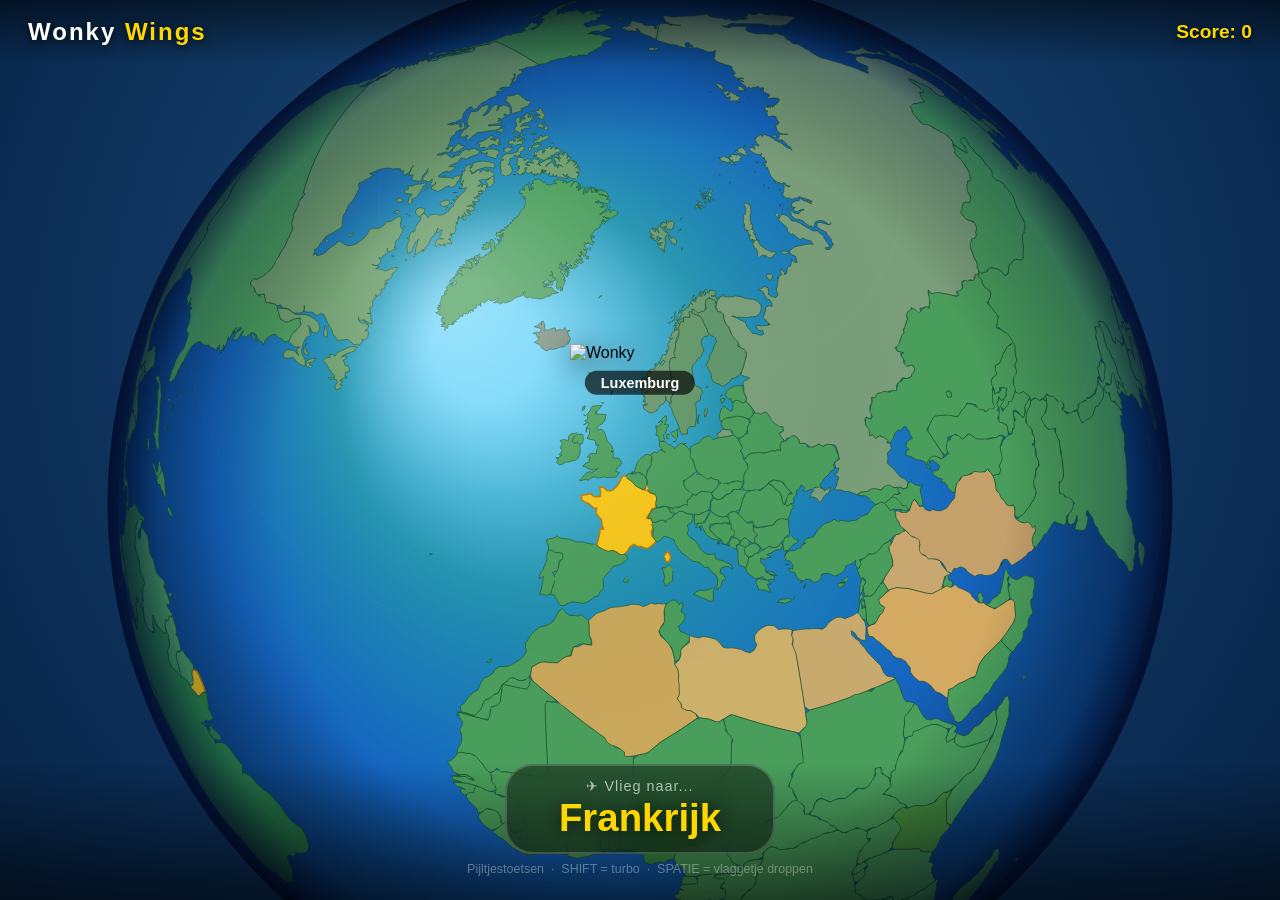
==== commit e1e14867: "Add files via upload" ====
--- a/index.html
+++ b/index.html
@@ -1,6517 +1,396 @@
 <!DOCTYPE html>
 <html lang="nl">
 <head>
-<meta charset="UTF-8">
-<meta name="viewport" content="width=device-width, initial-scale=1.0">
-<title>Oehoe Rekenen</title>
-<link rel="icon" type="image/x-icon" href="favicon.ico">
-<link rel="icon" type="image/png" sizes="192x192" href="favicon-192.png">
-<link rel="apple-touch-icon" href="favicon-192.png">
-<link href="https://fonts.googleapis.com/css2?family=Nunito:wght@400;600;700;800&display=swap" rel="stylesheet">
-<style>
-*,*::before,*::after{box-sizing:border-box;margin:0;padding:0;}
-:root{
-  --bg:#0a1628;--surface:#1a2744;--card:#1a2744;
-  --blue:#2563EB;--blue-dark:#1D4ED8;--blue-deeper:#1E3A8A;
-  --blue-light:#1e3a8a;--blue-mid:#93C5FD;
-  --teal:#10B981;--teal-light:#064e3b;--teal-dark:#6EE7B7;
-  --red:#EF4444;--red-light:#450a0a;
-  --amber:#D97706;--amber-light:#431407;--amber-mid:#FCD34D;
-  --gray-800:#1F2937;
-  --text:#F1F5F9;--text-muted:#94A3B8;--border:#2d4a7a;
-  --font:'Nunito',sans-serif;
-  --radius:14px;--radius-sm:10px;--radius-lg:20px;
-  --shadow:0 2px 8px rgba(0,0,0,0.3);--shadow-md:0 4px 16px rgba(0,0,0,0.4);
-  --cell-size:clamp(40px,5.5vw,62px);--font-size:clamp(16px,2.2vw,24px);
-  --calc-bg:#0a1628;
-  --cell-static-bg:#1e3a5f;--cell-static-border:#334155;--cell-static-color:#e2e8f0;
-  --cell-input-bg:#0f172a;--cell-input-border:#475569;--cell-input-color:#f1f5f9;
-  --cell-op-color:#e2e8f0;--kolom-hdr-color:#93C5FD;--calc-line:#475569;
-  --label-color:#64748b;
-  --opt-sel-bg:#2563EB;--opt-sel-text:#FCD34D;--opt-sel-border:#3B82F6;
-}
-body.inverted{--bg:#ffffff;--surface:#f8fafc;--card:#f8fafc;--border:#cbd5e1;--text:#0f172a;--text-muted:#475569;--blue-light:#dbeafe;--teal-light:#d1fae5;--red-light:#fee2e2;--amber-light:#fef3c7;--calc-bg:#ffffff;--cell-static-bg:#e8f0fe;--cell-static-border:#1E3A8A;--cell-static-color:#0f172a;--cell-input-bg:#ffffff;--cell-input-border:#1E3A8A;--cell-input-color:#0f172a;--cell-op-color:#0f172a;--kolom-hdr-color:#1E3A8A;--calc-line:#0f172a;--label-color:#374151;}
-body.inverted .card,body.inverted .a11y-bar,body.inverted .stat-card,body.inverted .uitleg-section{background:#f8fafc;border-color:#cbd5e1;}
-body.inverted .opt-btn,body.inverted .btn-secondary,body.inverted .back-btn,body.inverted .nav-btn,body.inverted .font-swatch{background:#f8fafc;border-color:#cbd5e1;color:#0f172a;}
-body.inverted .opt-btn.selected,body.inverted .font-swatch.selected{background:var(--opt-sel-bg);color:var(--opt-sel-text);border-color:var(--opt-sel-border);}
-body.inverted .a11y-btn{background:#f8fafc;border-color:#cbd5e1;color:#0f172a;}
-body.inverted .a11y-btn.active{background:#0f172a;color:#fff;border-color:#0f172a;}
-body.inverted .progress-wrap{background:#e2e8f0;border-color:#cbd5e1;}
-body.inverted .badge-blue{background:#dbeafe;color:#1e3a8a;}
-body.inverted .badge-teal{background:#d1fae5;color:#065f46;}
-body.inverted .step-feedback.ok{background:#d1fae5;color:#065f46;border-color:#10B981;}
-body.inverted .step-feedback.fout{background:#fee2e2;color:#991b1b;border-color:#EF4444;}
-body.inverted .cell-input.correct,body.inverted .cell-sign.correct{border-color:#10B981!important;background:#d1fae5!important;color:#065f46!important;}
-body.inverted .cell-input.incorrect,body.inverted .cell-sign.incorrect{border-color:#EF4444!important;background:#fee2e2!important;color:#991b1b!important;}
-body.inverted .feedback-pos{background:#d1fae5;color:#065f46;border-color:#10B981;}
-body.inverted .cij-deelsom-wrap{background:rgba(124,58,237,0.1);border-color:#7c3aed;color:#000;}
-body.inverted .cij-deelsom-kol{color:#5b21b6;}
-body.inverted .cij-deelsom-som{color:#5b21b6;font-weight:900;}
-body.inverted .feedback-neg{background:#fee2e2;color:#991b1b;border-color:#EF4444;}
-body.inverted .feedback-tip{background:#fef3c7;color:#92400e;border-color:#D97706;}
-body.inverted .score-hero{background:linear-gradient(135deg,#1D4ED8,#1E3A8A);}
-body.inverted .welcome-title{color:#0f172a;} body.inverted .welcome-sub{color:#1e3a8a;}
-body.inverted .start-card{background:#f8fafc;border-color:#cbd5e1;} body.inverted .start-card:hover{border-color:#2563EB;}
-@keyframes owlWiggle{0%,100%{transform:rotate(0deg);}15%{transform:rotate(-4deg);}30%{transform:rotate(4deg);}45%{transform:rotate(-3deg);}60%{transform:rotate(3deg);}75%{transform:rotate(-1deg);}90%{transform:rotate(1deg);}}
-@keyframes owlBlink{0%,89%,91%,100%{transform:scaleY(1);}90%{transform:scaleY(0.05);}}
-@keyframes btnPulse{0%,100%{box-shadow:0 0 0 0 rgba(147,197,253,0);}50%{box-shadow:0 0 18px 6px rgba(147,197,253,0.45);}}
-body.inverted .start-title{color:#0f172a;} body.inverted .start-sub{color:#1e3a8a;}
-body.inverted .header-main{color:#0f172a;} body.inverted .header-sub{color:#475569;}
-body.inverted .hulp-hint{background:rgba(124,58,237,0.1);border-color:#7c3aed;}
-body.inverted .hulp-hint-tekst{color:#5b21b6;}
-html,body{height:100%;}
-body{font-family:var(--font);background:var(--bg);min-height:100vh;color:var(--text);line-height:1.6;transition:background 0.2s,color 0.2s;}
-.app{max-width:860px;margin:0 auto;padding:2rem 1.25rem 4rem;}
-.screen{display:none;animation:fadeIn 0.25s ease;}
-#screen-role.active{overflow:hidden;}
-#screen-leerling-login.active{display:flex;flex-direction:column;align-items:center;justify-content:center;min-height:100vh;padding:2rem;}
-.screen.active{display:block;}
-@keyframes fadeIn{from{opacity:0;transform:translateY(8px);}to{opacity:1;transform:translateY(0);}}
-#screen-role{min-height:100vh;display:none;flex-direction:column;align-items:center;justify-content:center;padding:clamp(80px,12vh,120px) 1.25rem clamp(1rem,3vh,2rem) 1.25rem;text-align:center;}
-#screen-role.active{display:flex;}
-.welcome-img{width:min(420px,min(55vw,40vh));height:auto;border-radius:var(--radius-lg);margin-bottom:clamp(0.5rem,2vh,2rem);box-shadow:0 8px 32px rgba(0,0,0,0.5);}
-.eduvip-logo{width:clamp(100px,12vw,200px);height:auto;transform:rotate(-6deg);}
-.logo-links{position:fixed;top:clamp(12px,3vh,40px);left:clamp(12px,4vw,80px);z-index:50;}
-.logo-rechts{position:fixed;top:clamp(12px,3vh,40px);right:clamp(12px,4vw,80px);width:clamp(140px,16vw,300px);height:auto;z-index:50;}
-.welcome-title{font-size:clamp(22px,3.5vw,42px);font-weight:800;color:#fff;margin-bottom:10px;line-height:1.2;}
-.welcome-sub{font-size:clamp(14px,2vw,22px);color:#93C5FD;margin-bottom:clamp(1rem,3vh,3rem);font-weight:700;}
-.start-card{background:rgba(255,255,255,0.09);border:3px solid rgba(255,255,255,0.25);border-radius:var(--radius-lg);padding:clamp(1rem,2.5vh,2.5rem) clamp(1.5rem,4vw,4rem);cursor:pointer;display:inline-flex;flex-direction:column;align-items:center;justify-content:flex-end;gap:clamp(8px,1.5vh,16px);min-height:clamp(180px,28vh,320px);transition:border-color 0.2s,background 0.2s,transform 0.15s;box-shadow:0 8px 32px rgba(0,0,0,0.4);animation:btnPulse 2.5s ease-in-out infinite;}
-.start-card:hover{border-color:#93C5FD;background:rgba(255,255,255,0.16);transform:translateY(-4px);animation:none;}
-.start-card:focus{outline:4px solid #93C5FD;outline-offset:3px;}
-.start-icon{font-size:clamp(36px,5vw,64px);} .start-title{font-size:clamp(18px,2.5vw,32px);font-weight:800;color:#fff;} .start-sub{font-size:clamp(12px,1.5vw,18px);color:#93C5FD;font-weight:600;}
-.app-header{display:flex;align-items:center;gap:14px;margin-bottom:2rem;}
-.header-main{font-size:clamp(16px,2.2vw,26px);font-weight:800;color:var(--text);line-height:1.2;}
-.header-sub{font-size:clamp(12px,1.4vw,16px);color:var(--text-muted);margin-top:2px;}
-.back-btn{background:var(--surface);border:2px solid var(--border);border-radius:var(--radius-sm);width:50px;height:50px;display:flex;align-items:center;justify-content:center;cursor:pointer;font-size:24px;color:var(--text-muted);flex-shrink:0;}
-.back-btn:hover{opacity:0.8;} .back-btn:focus{outline:3px solid var(--blue-mid);outline-offset:2px;}
-.terug-start-btn{margin-left:auto;display:flex;align-items:center;gap:6px;background:none;border:none;padding:0;font-family:var(--font);font-size:16px;font-weight:800;color:var(--text);cursor:pointer;white-space:nowrap;flex-shrink:0;line-height:1.2;}
-.terug-start-btn-sub{font-size:14px;font-weight:400;color:var(--text-muted);display:block;margin-top:2px;text-align:right;}
-.terug-start-btn:hover{opacity:0.75;} .terug-start-btn:focus{outline:3px solid var(--blue-mid);outline-offset:2px;}
-.card{background:var(--card);border-radius:var(--radius-lg);box-shadow:var(--shadow-md);padding:2rem;border:2px solid var(--border);}
-.divider{border:none;border-top:2px solid var(--border);margin:2rem 0;}
-.form-label{font-size:var(--font-size);font-weight:800;color:var(--text);margin-bottom:12px;display:block;}
-.form-hint{font-weight:600;font-size:calc(var(--font-size)*0.7);color:var(--text-muted);}
-.option-row{display:flex;gap:12px;flex-wrap:wrap;}
-.opt-btn{border:3px solid var(--border);border-radius:var(--radius);padding:12px 22px;font-family:var(--font);font-size:var(--font-size);font-weight:700;background:var(--surface);cursor:pointer;color:var(--text);transition:border-color 0.15s,background 0.15s;}
-.opt-btn:hover{border-color:var(--blue-mid);} .opt-btn:focus{outline:3px solid var(--blue-mid);outline-offset:2px;}
-.opt-btn-disabled{opacity:0.3!important;cursor:not-allowed!important;pointer-events:none!important;}
-.opt-btn.selected{border-color:var(--opt-sel-border);background:var(--opt-sel-bg);color:var(--opt-sel-text);}
-.font-row{display:flex;gap:12px;align-items:center;flex-wrap:wrap;}
-.font-swatch{border:3px solid var(--border);border-radius:var(--radius);width:calc(var(--font-size)*2.5);height:calc(var(--font-size)*2.5);min-width:48px;min-height:48px;display:flex;align-items:center;justify-content:center;cursor:pointer;background:var(--surface);color:var(--text);font-family:var(--font);font-weight:800;transition:border-color 0.15s,background 0.15s;}
-.font-swatch:focus{outline:3px solid var(--blue-mid);outline-offset:2px;}
-.font-swatch.selected{border-color:var(--opt-sel-border);background:var(--opt-sel-bg);color:var(--opt-sel-text);}
-.btn-primary{display:inline-flex;align-items:center;gap:10px;background:linear-gradient(135deg,var(--blue),var(--blue-dark));color:#fff;border:none;border-radius:var(--radius);padding:16px 32px;font-family:var(--font);font-size:20px;font-weight:800;cursor:pointer;box-shadow:0 4px 14px rgba(37,99,235,0.4);transition:box-shadow 0.15s,transform 0.1s;}
-.btn-primary:hover{transform:translateY(-1px);} .btn-primary:focus{outline:3px solid var(--blue-mid);outline-offset:2px;} .btn-primary:active{transform:scale(0.98);}
-.btn-secondary{display:inline-flex;align-items:center;gap:8px;background:var(--surface);color:var(--text);border:3px solid var(--border);border-radius:var(--radius);padding:14px 26px;font-family:var(--font);font-size:18px;font-weight:700;cursor:pointer;transition:opacity 0.15s;}
-.btn-secondary:hover{opacity:0.8;} .btn-secondary:focus{outline:3px solid var(--blue-mid);outline-offset:2px;}
-.btn-row{display:flex;gap:14px;flex-wrap:wrap;margin-top:1.75rem;align-items:center;}
-.nav-btn{display:inline-flex;align-items:center;gap:8px;background:var(--surface);color:var(--text);border:3px solid var(--border);border-radius:var(--radius);padding:12px 20px;font-family:var(--font);font-size:17px;font-weight:700;cursor:pointer;}
-.nav-btn:hover{opacity:0.8;} .nav-btn:focus{outline:3px solid var(--blue-mid);outline-offset:2px;} .nav-btn:disabled{opacity:0.3;cursor:not-allowed;}
-.a11y-bar{background:var(--surface);border-radius:var(--radius);border:2px solid var(--border);padding:12px 16px;display:flex;gap:10px;align-items:center;flex-wrap:wrap;margin-bottom:1.5rem;}
-.a11y-label{font-size:15px;color:var(--text-muted);font-weight:700;}
-.a11y-btn{padding:9px 16px;border:2px solid var(--border);border-radius:var(--radius-sm);font-family:var(--font);font-size:15px;font-weight:700;background:var(--surface);color:var(--text);cursor:pointer;}
-.a11y-btn:hover{opacity:0.8;} .a11y-btn:focus{outline:3px solid var(--blue-mid);outline-offset:2px;}
-.a11y-btn.active{background:var(--opt-sel-bg);color:var(--opt-sel-text);border-color:var(--opt-sel-border);}
-.exercise-meta{display:flex;gap:10px;flex-wrap:wrap;align-items:center;margin-bottom:1rem;}
-.badge{display:inline-block;padding:6px 14px;border-radius:99px;font-family:var(--font);font-size:15px;font-weight:700;}
-.badge-blue{background:var(--blue-light);color:var(--blue-mid);}
-.badge-teal{background:var(--teal-light);color:var(--teal-dark);}
-.progress-label{font-size:16px;color:var(--text-muted);font-weight:700;margin-left:auto;}
-.progress-wrap{background:var(--gray-800);border-radius:99px;height:14px;margin-bottom:1.75rem;overflow:hidden;border:2px solid var(--border);}
-.progress-fill{height:100%;background:linear-gradient(90deg,var(--teal),#059669);border-radius:99px;transition:width 0.4s ease;}
-.step-feedback{border-radius:var(--radius);margin-bottom:1.25rem;font-family:var(--font);font-weight:700;display:none;border-left:6px solid;animation:slideIn 0.2s ease;text-align:center;padding:24px;}
-.feedback-verbeter-row{display:flex;align-items:center;justify-content:center;gap:24px;margin-bottom:16px;}
-.feedback-owl-wrap{flex-shrink:0;}
-.btn-verbeter{background:linear-gradient(135deg,#1e3a8a,#2563eb);color:#fff!important;border:none;border-radius:var(--radius);padding:12px 24px;font-family:var(--font);font-size:var(--font-size);font-weight:800;cursor:pointer;transition:transform 0.15s,box-shadow 0.15s;box-shadow:0 4px 14px rgba(37,99,235,0.4);}
-.btn-verbeter:hover{transform:translateY(-2px);box-shadow:0 6px 20px rgba(37,99,235,0.5);}
-.btn-opnieuw{background:linear-gradient(135deg,#065f46,#059669);color:#fff!important;border:none;border-radius:var(--radius);padding:12px 24px;font-family:var(--font);font-size:var(--font-size);font-weight:800;cursor:pointer;transition:transform 0.15s,box-shadow 0.15s;box-shadow:0 4px 14px rgba(5,150,105,0.4);}
-.btn-opnieuw:hover{transform:translateY(-2px);box-shadow:0 6px 20px rgba(5,150,105,0.5);}
-body.inverted .btn-verbeter{background:linear-gradient(135deg,#1d4ed8,#3b82f6);box-shadow:0 4px 14px rgba(37,99,235,0.3);}
-body.inverted .btn-opnieuw{background:linear-gradient(135deg,#047857,#10b981);box-shadow:0 4px 14px rgba(5,150,105,0.3);}
-@keyframes slideIn{from{opacity:0;transform:translateX(-6px);}to{opacity:1;transform:translateX(0);}}
-.step-feedback.show{display:block;}
-.step-feedback.ok{background:#064e3b;color:#ffffff;border-color:#10B981;}
-.step-feedback.fout{background:#450a0a;color:#ffffff;border-color:#EF4444;}
-.feedback-owl{width:180px;height:auto;border-radius:var(--radius);margin:0 auto 18px;display:block;}
-.feedback-text{display:block;font-size:var(--font-size);line-height:1.5;}
-.calc-card{background:var(--calc-bg);border-radius:var(--radius-lg);padding:clamp(0.75rem,2vh,1.75rem) clamp(0.75rem,2vw,1.5rem);margin-bottom:1.25rem;overflow-x:auto;width:100%;transition:background 0.2s;}
-.calc-table{border-collapse:separate;border-spacing:4px;white-space:nowrap;}
-.cell-label-col{font-family:var(--font);font-size:12px;color:var(--label-color);font-weight:700;padding:2px 8px;text-align:right;vertical-align:middle;white-space:nowrap;}
-.cell-static{border:2px solid var(--cell-static-border);border-radius:var(--radius-sm);background:var(--cell-static-bg);font-family:var(--font);font-weight:800;color:var(--cell-static-color);text-align:center;vertical-align:middle;width:var(--cell-size);height:var(--cell-size);font-size:var(--font-size);display:table-cell;}
-.cell-static.hulp-active{outline:3px solid #FCD34D;outline-offset:2px;}
-body.inverted .cell-static.hulp-active{outline:6px solid #7c3aed;outline-offset:-1px;background:#ede9fe!important;}
-.cell-op{font-family:var(--font);font-size:var(--font-size);font-weight:800;color:var(--cell-op-color);text-align:center;vertical-align:middle;padding:2px 8px;}
-.cell-empty{width:var(--cell-size);height:var(--cell-size);display:table-cell;}
-.cell-input{border:3px solid var(--cell-input-border);border-radius:var(--radius-sm);background:var(--cell-input-bg);font-family:var(--font);font-weight:800;color:var(--cell-input-color);text-align:center;vertical-align:middle;padding:2px;outline:none;transition:border-color 0.15s,background 0.15s,box-shadow 0.15s;width:var(--cell-size);height:var(--cell-size);font-size:var(--font-size);}
-.cell-input:focus{border-color:#3B82F6;box-shadow:0 0 0 3px rgba(59,130,246,0.4);}
-.cell-input.kolom-hulp-active{outline:3px solid #FCD34D!important;outline-offset:2px;}
-body.inverted .cell-input.kolom-hulp-active{outline:6px solid #7c3aed!important;outline-offset:-1px;background:#ede9fe!important;}
-body.inverted #tab-hint{color:var(--text-muted);background:rgba(0,0,0,0.15);border-color:var(--border);}
-.cell-input.correct,.cell-sign.correct{border-color:#10B981!important;background:#052e16!important;color:#6EE7B7!important;border-width:3px!important;}
-.cell-input.incorrect,.cell-sign.incorrect{border-color:#EF4444!important;background:#450a0a!important;color:#FCA5A5!important;border-width:4px!important;}
-.cell-sign{border:3px solid var(--cell-input-border);border-radius:var(--radius-sm);background:var(--cell-input-bg);font-family:var(--font);font-weight:800;color:var(--cell-input-color);text-align:center;vertical-align:middle;padding:2px;outline:none;width:var(--cell-size);height:var(--cell-size);font-size:var(--font-size);}
-.cell-sign:focus{border-color:#3B82F6;box-shadow:0 0 0 3px rgba(59,130,246,0.4);}
-.cell-remember{border:2px dashed #FCD34D;border-radius:var(--radius-sm);background:rgba(252,211,77,0.08);font-family:var(--font);font-weight:800;color:#FCD34D;text-align:center;vertical-align:middle;padding:1px;outline:none;display:block;}
-.cell-remember:focus{border-color:#FCD34D;box-shadow:0 0 0 2px rgba(252,211,77,0.3);}
-body.inverted .cell-remember{border-color:#cc0000;border-style:dashed;background:rgba(220,0,0,0.07);color:#cc0000;}
-body.inverted .cell-remember:focus{border-color:#cc0000;box-shadow:0 0 0 2px rgba(200,0,0,0.25);}
-.kolom-header{font-family:var(--font);font-size:calc(var(--font-size) * 0.85);font-weight:800;color:var(--kolom-hdr-color);text-align:center;padding:3px 4px;text-transform:uppercase;letter-spacing:0.04em;}
-.calc-hr{border:none;border-top:3px solid var(--calc-line);margin:3px 0;width:100%;}
-.hulp-hint{background:#431407;border:3px solid #FCD34D;border-radius:var(--radius);padding:12px 16px;margin-top:8px;display:flex;align-items:center;gap:14px;animation:fadeIn 0.3s ease;}
-.hulp-hint-owl{width:60px;flex-shrink:0;border-radius:8px;}
-.hulp-hint-tekst{font-family:var(--font);font-size:var(--font-size);font-weight:800;color:#FCD34D;}
-.uitleg-section{background:var(--card);border-radius:var(--radius-lg);padding:1.75rem;margin-bottom:0;border:2px solid var(--border);position:relative;}
-.uitleg-title{font-size:calc(var(--font-size)*1.1);font-weight:800;color:var(--text);margin-bottom:1.25rem;}
-.uitleg-layout{display:grid;grid-template-columns:auto 1fr;gap:2.5rem;align-items:start;}
-@media(max-width:600px){.uitleg-layout{grid-template-columns:1fr;}}
-.uitleg-stappen{display:flex;flex-direction:column;gap:16px;min-width:200px;}
-.uitleg-stap{display:flex;gap:14px;align-items:flex-start;}
-.app{max-width:1000px;margin:0 auto;padding:2rem 1.25rem 4rem;}
-.uitleg-owl-wrap{display:flex;justify-content:flex-end;margin-top:1.5rem;padding-bottom:0;}
-.uitleg-owl{width:400px;max-width:100%;height:auto;border-radius:var(--radius);display:block;}
-.uitleg-btn-row{display:flex;align-items:flex-end;gap:14px;margin-top:0;padding-top:0;}
-/* Setup form owl */
-.setup-owl-above{display:flex;flex-direction:column;align-items:center;margin-bottom:1.5rem;}
-.setup-owl-img{width:min(560px,38vw);height:auto;border-radius:var(--radius-lg);}
-/* Form section header - same as form-label */
-.form-section-header{font-size:var(--font-size);font-weight:800;color:var(--text);margin:1.5rem 0 0.75rem;display:block;}
-/* Veel hulp inline hint - now inline right of row */
-.veel-hulp-row-wrap{display:flex;align-items:center;gap:16px;}
-.veel-hulp-inline{display:flex;align-items:center;gap:8px;background:rgba(252,211,77,0.12);border:2px solid #FCD34D;border-radius:var(--radius);padding:8px 14px;white-space:nowrap;flex-shrink:0;}body.inverted .veel-hulp-inline{background:rgba(124,58,237,0.1);border-color:#7c3aed;}
-.veel-hulp-inline-owl{width:36px;height:auto;border-radius:6px;flex-shrink:0;}
-.veel-hulp-inline-tekst{font-family:var(--font);font-size:var(--font-size);font-weight:800;color:#FCD34D;}body.inverted .veel-hulp-inline-tekst{color:#5b21b6;}
-/* Tafelkaart */
-.calc-card-wrap{position:relative;}
-.tafelkaart-btn{position:fixed;top:80px;right:20px;background:linear-gradient(135deg,#1E3A8A,#2563EB);border:3px solid #93C5FD;border-radius:var(--radius);padding:20px 28px;cursor:pointer;display:flex;flex-direction:column;align-items:center;gap:3px;color:#fff;font-family:var(--font);transition:transform 0.15s,box-shadow 0.15s;box-shadow:0 4px 14px rgba(37,99,235,0.4);z-index:1000;}
-.tafelkaart-btn:hover{transform:translateY(-2px);box-shadow:0 6px 20px rgba(37,99,235,0.5);}
-.tafelkaart-btn:focus{outline:3px solid #FCD34D;outline-offset:2px;}
-.tafelkaart-T{font-size:56px;font-weight:800;line-height:1;}
-.tafelkaart-label{font-size:16px;font-weight:700;letter-spacing:0.04em;opacity:0.9;}
-.tafelkaart-panel{position:fixed;top:80px;right:160px;background:var(--surface);border:3px solid var(--blue-mid);border-radius:var(--radius-lg);padding:14px;z-index:100;box-shadow:0 8px 32px rgba(0,0,0,0.4);animation:fadeIn 0.2s ease;}
-.tafelkaart-nums{display:flex;flex-direction:column;gap:5px;}
-.tafelkaart-num{background:var(--cell-static-bg);border:2px solid var(--border);border-radius:var(--radius-sm);padding:8px 18px;font-family:var(--font);font-size:var(--font-size);font-weight:800;color:var(--text);cursor:pointer;text-align:center;transition:background 0.15s,border-color 0.15s;}
-.tafelkaart-num:hover,.tafelkaart-num:focus,.tafelkaart-num.active{background:var(--opt-sel-bg);color:var(--opt-sel-text);border-color:var(--opt-sel-border);outline:none;}
-.tafelkaart-tafel{position:fixed;top:80px;right:calc(160px + 70px + 12px);background:var(--card);border:3px solid #FCD34D;border-radius:var(--radius-lg);padding:18px 22px;z-index:100;box-shadow:0 8px 32px rgba(0,0,0,0.4);animation:fadeIn 0.2s ease;min-width:180px;}
-.tafelkaart-tafel-title{font-family:var(--font);font-size:18px;font-weight:800;color:#FCD34D;margin-bottom:10px;border-bottom:2px solid rgba(252,211,77,0.3);padding-bottom:6px;}
-.tafelkaart-rij{font-family:var(--font);font-size:var(--font-size);font-weight:700;color:var(--text);padding:3px 0;line-height:1.5;}
-/* Hulp badge */
-.badge-hulp{background:#431407;color:#FCD34D;}
-.uitleg-table{border-collapse:collapse;font-family:var(--font);}
-.uitleg-table th{background:var(--blue-light);color:var(--blue-mid);font-weight:800;padding:8px 10px;border:2px solid var(--border);text-align:center;font-size:calc(var(--font-size)*0.7);text-transform:uppercase;letter-spacing:0.05em;}
-.uitleg-table td{border:2px solid var(--border);padding:8px 10px;text-align:center;font-weight:700;color:var(--text);font-size:var(--font-size);min-width:calc(var(--font-size)*1.8);background:var(--cell-static-bg);}
-.uitleg-table td.uitleg-input{background:var(--cell-input-bg);color:var(--cell-input-color);}
-.uitleg-table td.uitleg-op{background:transparent;border:none;font-size:calc(var(--font-size)*1.1);font-weight:800;color:#FCD34D;text-align:right;padding-right:6px;}
-.uitleg-table td.uitleg-lbl{background:transparent;border:none;font-size:calc(var(--font-size)*0.85);color:#FCD34D;font-weight:800;text-align:right;padding-right:8px;white-space:nowrap;}
-.uitleg-table tr.uitleg-hr td{border-top:3px solid var(--calc-line);padding:0;height:4px;background:transparent;border-left:none;border-right:none;border-bottom:none;}
-.uitleg-stappen{display:flex;flex-direction:column;gap:12px;}
-.uitleg-stap{display:flex;gap:14px;align-items:flex-start;}
-.uitleg-nr{background:var(--opt-sel-bg);color:var(--opt-sel-text);border-radius:50%;width:calc(var(--font-size)*1.5);height:calc(var(--font-size)*1.5);min-width:28px;min-height:28px;display:flex;align-items:center;justify-content:center;font-weight:800;font-size:var(--font-size);flex-shrink:0;margin-top:2px;}
-.uitleg-tekst{font-size:var(--font-size);color:var(--text);line-height:1.6;}
-/* Tooltip */
-.tooltip-wrap{position:relative;display:inline-block;}
-.tooltip-box{display:none;position:absolute;left:50%;transform:translateX(-50%);bottom:calc(100% + 12px);background:#0a1628;color:#fff;border:2px solid var(--blue-mid);border-radius:var(--radius);padding:16px 20px;width:max(340px, calc(var(--font-size)*14));z-index:200;box-shadow:0 8px 32px rgba(0,0,0,0.5);font-family:var(--font);line-height:1.6;font-size:var(--font-size);}
-.tooltip-title{font-weight:800;font-size:var(--font-size);margin-bottom:10px;color:#FCD34D;}
-.tooltip-item{display:flex;gap:10px;align-items:flex-start;margin-bottom:8px;font-size:var(--font-size);font-weight:600;}
-.tooltip-bullet{color:#FCD34D;font-weight:800;font-size:var(--font-size);flex-shrink:0;line-height:1.4;}
-.tooltip-box::after{content:'';position:absolute;top:100%;left:50%;transform:translateX(-50%);border:10px solid transparent;border-top-color:#0a1628;}
-body.inverted .tooltip-box{background:#f8fafc;color:#0f172a;border-color:#2563EB;}
-body.inverted .tooltip-box::after{border-top-color:#f8fafc;}
-.tooltip-wrap:hover .tooltip-box,.tooltip-wrap:focus-within .tooltip-box{display:block;}
-/* Cijferend veel-hulp deelsom kader (inline, rechts van invulrij) */
-.cij-deelsom-cel{padding-left:18px;vertical-align:middle;white-space:nowrap;}
-
-.cij-deelsom-wrap{display:inline-flex;flex-direction:column;align-items:center;background:rgba(252,211,77,0.13);border:2px solid #FCD34D;border-radius:var(--radius);padding:6px 16px;min-width:80px;}
-.cij-deelsom-kol{font-family:var(--font);font-size:calc(var(--font-size)*0.7);font-weight:800;color:#FCD34D;text-transform:uppercase;letter-spacing:0.06em;margin-bottom:2px;text-align:center;}
-.cij-deelsom-som{font-family:var(--font);font-size:var(--font-size);font-weight:800;color:#FCD34D;text-align:center;}
-/* Lenen: aligned number display */
-.lenen-wrap{position:relative;display:inline-flex;align-items:center;justify-content:center;width:100%;height:100%;}
-.lenen-orig{text-decoration:line-through;text-decoration-color:#000;color:#FCA5A5;opacity:0.7;}
-.lenen-new{color:#FCD34D;font-weight:800;margin-left:2px;}
-/* Veel hulp inline hint */
-.veel-hulp-hint{display:flex;align-items:center;gap:12px;background:rgba(252,211,77,0.12);border:2px solid #FCD34D;border-radius:var(--radius);padding:10px 14px;margin-top:8px;animation:fadeIn 0.3s ease;}body.inverted .veel-hulp-hint{background:rgba(124,58,237,0.1);border-color:#7c3aed;}
-.veel-hulp-owl{width:52px;flex-shrink:0;border-radius:6px;}
-.veel-hulp-tekst{font-family:var(--font);font-size:var(--font-size);font-weight:800;color:#FCD34D;line-height:1.4;}body.inverted .veel-hulp-tekst{color:#5b21b6;}
-.score-hero{background:linear-gradient(135deg,var(--blue),var(--blue-deeper));border-radius:var(--radius-lg);padding:2.5rem 1.75rem;margin-bottom:1.5rem;color:#fff;text-align:center;}
-.score-owl-big{width:440px;max-width:90%;height:auto;border-radius:var(--radius);margin:0 auto 1.75rem;display:block;}
-.score-number{font-size:96px;font-weight:800;line-height:1;margin-bottom:12px;}
-.score-lbl-txt{font-size:24px;opacity:1;font-weight:700;}
-.stats-grid{display:grid;grid-template-columns:1fr 1fr;gap:14px;margin-bottom:1.75rem;}
-.stat-card{background:var(--card);border-radius:var(--radius);padding:1.5rem;border:2px solid var(--border);}
-.stat-lbl{font-size:16px;color:var(--text-muted);font-weight:700;text-transform:uppercase;letter-spacing:0.06em;margin-bottom:8px;}
-.stat-val{font-size:42px;font-weight:800;line-height:1;}
-.feedback-item{padding:20px 22px;border-radius:var(--radius);margin-bottom:14px;font-family:var(--font);font-size:20px;font-weight:700;border-left:6px solid;animation:fadeIn 0.3s ease both;}
-.suggesties-btn{position:fixed;bottom:20px;right:20px;background:rgba(255,255,255,0.08);color:var(--text-muted);border:1px solid rgba(255,255,255,0.15);border-radius:var(--radius);padding:9px 16px;font-family:var(--font);font-size:14px;font-weight:600;cursor:pointer;display:flex;align-items:center;gap:8px;text-decoration:none;z-index:40;transition:background 0.2s,color 0.2s;}
-.suggesties-btn:hover{background:rgba(255,255,255,0.14);color:var(--text);}
-.feedback-pos{background:#052e16;color:#6ee7b7;border-color:#10B981;}
-.feedback-neg{background:#450a0a;color:#FCA5A5;border-color:#EF4444;}
-.feedback-tip{background:#431407;color:#FCD34D;border-color:#D97706;}
-
-/* ── Tips-paneel ── */
-#tips-paneel{
-  display:none;
-  position:absolute;
-  top:0;left:0;right:0;bottom:0;
-  background:var(--card);
-  border-radius:var(--radius);
-  z-index:200;
-  overflow-y:auto;
-  padding:28px 28px 36px 28px;
-  box-sizing:border-box;
-  animation:fadeInTips 0.18s ease;
-}
-@keyframes fadeInTips{from{opacity:0;transform:translateY(6px);}to{opacity:1;transform:none;}}
-.tips-header{display:flex;align-items:center;justify-content:space-between;margin-bottom:22px;}
-.tips-title{font-size:1.35em;font-weight:800;color:var(--text);letter-spacing:-0.01em;}
-.tips-close{background:none;border:none;cursor:pointer;color:var(--text-muted);font-size:1.6em;line-height:1;padding:4px 8px;border-radius:8px;transition:background 0.15s;}
-.tips-close:hover{background:var(--border);}
-.tip-blok{background:var(--surface);border:2px solid var(--border);border-radius:14px;padding:18px 20px;margin-bottom:16px;cursor:default;outline:none;transition:border-color 0.15s;}
-.tip-blok:focus{border-color:var(--blue-mid);box-shadow:0 0 0 3px rgba(59,130,246,0.35);}
-.tip-blok-titel{font-size:1.18em;font-weight:800;color:var(--blue-mid);margin-bottom:10px;display:flex;align-items:center;gap:8px;}
-.tip-blok-titel .tip-icon{font-size:1.3em;}
-.tip-item{display:flex;align-items:flex-start;gap:10px;margin-bottom:8px;font-size:1.08em;color:var(--text);}
-.tip-item:last-child{margin-bottom:0;}
-.tip-bullet{font-size:1.1em;color:var(--blue-mid);flex-shrink:0;margin-top:1px;}
-.tip-sluit{font-size:0.88em;color:var(--text-muted);text-align:center;margin-top:18px;}
-
-/* Tips groot-modus: volledig scherm */
-#tips-paneel.tips-groot{
-  position:fixed;
-  inset:0;
-  border-radius:0;
-  z-index:500;
-  background:#0f172a;
-  padding:36px 48px 48px 48px;
-  overflow-y:auto;
-}
-#tips-paneel.tips-groot .tips-title{font-size:4.8em;color:#fff;}
-#tips-paneel.tips-groot .tip-blok{
-  background:#1e293b;
-  border-color:#334155;
-  padding:36px 40px;
-  margin-bottom:30px;
-}
-#tips-paneel.tips-groot .tip-blok-titel{font-size:3.8em;color:#60a5fa;}
-#tips-paneel.tips-groot .tip-icon{font-size:1.1em;}
-#tips-paneel.tips-groot .tip-item{font-size:3.2em;margin-bottom:22px;color:#e2e8f0;}
-#tips-paneel.tips-groot .tip-bullet{color:#60a5fa;}
-#tips-paneel.tips-groot .tip-sluit{font-size:2.6em;color:#94a3b8;margin-top:36px;}
-#tips-paneel.tips-groot kbd{
-  background:#334155;color:#e2e8f0;
-  padding:2px 8px;border-radius:5px;
-  font-size:0.9em;
-}
-.tips-vergroot-btn{
-  background:var(--blue-mid);color:#fff;
-  border:none;border-radius:50%;
-  width:52px;height:52px;
-  font-size:2em;font-weight:900;
-  cursor:pointer;display:flex;align-items:center;justify-content:center;
-  transition:background 0.15s,transform 0.1s;
-  box-shadow:0 2px 8px rgba(0,0,0,0.3);
-  flex-shrink:0;
-}
-.tips-vergroot-btn:hover{background:#2563eb;transform:scale(1.08);}
-.tips-voorlees-btn{
-  background:#0d9488;color:#fff;
-  border:none;border-radius:50%;
-  width:52px;height:52px;
-  font-size:1.6em;
-  cursor:pointer;display:none;align-items:center;justify-content:center;
-  transition:background 0.15s,transform 0.1s;
-  box-shadow:0 2px 8px rgba(0,0,0,0.3);
-  flex-shrink:0;
-}
-.tips-voorlees-btn:hover{background:#0f766e;transform:scale(1.08);}
-.tips-header-rechts{display:flex;align-items:center;gap:10px;}
-
-/* ── Suggesties-formulier overlay ── */
-#suggesties-overlay{
-  display:none;
-  position:fixed;
-  inset:0;
-  background:rgba(0,0,0,0.55);
-  z-index:300;
-  align-items:center;
-  justify-content:center;
-}
-#suggesties-overlay.actief{display:flex;}
-#suggesties-form-card{
-  background:var(--card);
-  border-radius:var(--radius);
-  padding:28px 28px 24px 28px;
-  width:min(520px,90vw);
-  box-shadow:0 20px 60px rgba(0,0,0,0.5);
-  animation:fadeInTips 0.18s ease;
-  position:relative;
-}
-.sug-titel{font-size:1.2em;font-weight:800;color:var(--text);margin-bottom:6px;}
-.sug-sub{font-size:0.9em;color:var(--text-muted);margin-bottom:20px;}
-.sug-label{display:block;font-size:0.9em;font-weight:700;color:var(--text-muted);margin-bottom:6px;margin-top:14px;}
-.sug-input,.sug-textarea{
-  width:100%;box-sizing:border-box;
-  background:var(--surface);border:2px solid var(--border);
-  border-radius:var(--radius-sm);
-  color:var(--text);font-family:var(--font);font-size:1em;
-  padding:9px 12px;outline:none;
-  transition:border-color 0.15s;
-}
-.sug-input:focus,.sug-textarea:focus{border-color:var(--blue-mid);}
-.sug-textarea{resize:vertical;min-height:100px;}
-.sug-btn-rij{display:flex;gap:10px;justify-content:flex-end;margin-top:20px;}
-.sug-verzend{background:var(--blue-mid);color:#fff;border:none;border-radius:var(--radius-sm);padding:10px 22px;font-family:var(--font);font-size:1em;font-weight:700;cursor:pointer;}
-.sug-verzend:hover{opacity:0.88;}
-.sug-annuleer{background:none;border:2px solid var(--border);border-radius:var(--radius-sm);padding:10px 18px;font-family:var(--font);font-size:1em;font-weight:700;color:var(--text-muted);cursor:pointer;}
-.sug-annuleer:hover{background:var(--surface);}
-.sug-bevestiging{display:none;text-align:center;padding:16px 0 8px;}
-.sug-bevestiging-icoon{font-size:2.5em;margin-bottom:8px;}
-.sug-bevestiging-tekst{font-size:1.05em;font-weight:700;color:var(--text);}
-/* Grote modus suggesties-formulier */
-#suggesties-form-card.sug-groot{
-  width:min(1100px,98vw);
-  max-height:96vh;
-  overflow-y:auto;
-  padding:56px 60px 48px 60px;
-  background:#0f172a;
-}
-#suggesties-form-card.sug-groot .sug-titel{font-size:2.8em;color:#fff;}
-#suggesties-form-card.sug-groot .sug-sub{font-size:1.6em;margin-bottom:36px;color:#cbd5e1;}
-#suggesties-form-card.sug-groot .sug-label{font-size:1.8em;margin-top:28px;margin-bottom:10px;color:#fff;}
-#suggesties-form-card.sug-groot .sug-input,
-#suggesties-form-card.sug-groot .sug-textarea{font-size:1.8em;padding:16px 20px;color:#fff;background:#1e293b;border-color:#475569;}
-#suggesties-form-card.sug-groot .sug-input::placeholder,
-#suggesties-form-card.sug-groot .sug-textarea::placeholder{color:#94a3b8;}
-#suggesties-form-card.sug-groot .sug-textarea{min-height:180px;}
-#suggesties-form-card.sug-groot .sug-verzend{font-size:1.6em;padding:16px 36px;}
-#suggesties-form-card.sug-groot .sug-annuleer{font-size:1.6em;padding:16px 28px;color:#fff;border-color:#475569;}
-#suggesties-form-card.sug-groot .sug-bevestiging-icoon{font-size:4em;}
-#suggesties-form-card.sug-groot .sug-bevestiging-tekst{font-size:2em;color:#fff;}
-.sug-vergroot-btn{
-  position:absolute;top:14px;right:14px;
-  background:var(--blue-mid);color:#fff;
-  border:none;border-radius:50%;
-  width:64px;height:64px;
-  font-size:2.6em;font-weight:900;
-  cursor:pointer;display:flex;align-items:center;justify-content:center;
-  line-height:1;transition:background 0.15s,transform 0.1s;
-  box-shadow:0 3px 12px rgba(0,0,0,0.4);
-}
-.sug-vergroot-btn:hover{background:#2563eb;transform:scale(1.08);}
-.sug-voorlees-btn{
-  position:absolute;top:14px;right:88px;
-  background:#0d9488;color:#fff;
-  border:none;border-radius:50%;
-  width:64px;height:64px;
-  font-size:1.9em;
-  cursor:pointer;display:flex;align-items:center;justify-content:center;
-  transition:background 0.15s,transform 0.1s;
-  box-shadow:0 3px 12px rgba(0,0,0,0.4);
-}
-.sug-voorlees-btn:hover{background:#0f766e;transform:scale(1.08);}
-
-/* ── Interactief uitleg-scherm ── */
-
-/* ── Keuzemenu actieknoppen ── */
-.btn-row-twee{
-  display:flex;gap:16px;justify-content:center;
-}
-.btn-uitleg-eerst{
-  background:var(--surface);
-  border:2px solid var(--blue-mid);
-  color:var(--blue-mid);
-  border-radius:var(--radius);
-  padding:16px 28px;
-  font-family:var(--font);font-size:calc(var(--font-size)*1.1);font-weight:700;
-  cursor:pointer;transition:background 0.15s;
-}
-.btn-uitleg-eerst:hover{background:var(--blue-light);}
-.btn-meteen{
-  background:var(--blue-mid);
-  border:2px solid var(--blue-mid);
-  color:#fff;
-  border-radius:var(--radius);
-  padding:16px 28px;
-  font-family:var(--font);font-size:calc(var(--font-size)*1.1);font-weight:700;
-  cursor:pointer;transition:opacity 0.15s;
-}
-.btn-meteen:hover{opacity:0.88;}
-/* Knop in uitlegscherm: Nu zelf aan de slag */
-.uitleg-start-knop-wrap{
-  display:flex;justify-content:center;
-  padding:16px 0 8px 0;
-  flex-shrink:0;
-}
-.btn-uitleg-start{
-  background:#16a34a;
-  border:none;color:#fff;
-  border-radius:var(--radius);
-  padding:14px 32px;
-  font-family:var(--font);font-size:1.05em;font-weight:800;
-  cursor:pointer;transition:opacity 0.15s;
-  display:none;
-}
-.btn-uitleg-start:hover{opacity:0.88;}
-.btn-uitleg-start:focus{outline:3px solid #fff;outline-offset:3px;opacity:1;}
-
-@media (max-width: 1100px){
-  .uitleg-nav-kolom{width:300px;}
-  .uitleg-stap-kaart{min-width:300px!important;width:auto;}
-}
-@media (max-width: 800px){
-  .uitleg-nav-kolom{width:220px;}
-  .uitleg-bol{width:44px;height:44px;font-size:0.85em;}
-  .uitleg-bol.actief{width:56px;height:56px;}
-  .uitleg-deelbol{width:36px;height:36px;}
-  .uitleg-deelbol.actief{width:46px;height:46px;}
-  .uitleg-stap-kaart{min-width:200px!important;}
-  .uitleg-uil-pijl{width:120px;max-width:14vw;}
-}
-
-/* ================================================================
-   uitleg-scherm — Oehoe Rekenen
-   ================================================================ */
-
-/* ── Hoofdscherm ── */
-#screen-uitleg-interactief{display:none;position:fixed;inset:0;z-index:100;background:var(--bg);flex-direction:column;overflow:hidden;}
-#screen-uitleg-interactief.active{display:flex;}
-
-/* ── Header ── */
-.uitleg-header{display:flex;align-items:center;justify-content:center;padding:14px 24px;background:var(--card);border-bottom:2px solid var(--border);flex-shrink:0;position:relative;width:100%;box-sizing:border-box;}
-.uitleg-header-terug{position:absolute;left:16px;width:44px;height:44px;border-radius:50%;border:2px solid var(--border);background:var(--surface);color:var(--text);font-size:1.4em;font-weight:900;cursor:pointer;display:flex;align-items:center;justify-content:center;}
-.uitleg-header-terug:hover{background:var(--blue-light);}
-.uitleg-header-titel{font-size:calc(var(--font-size)*1.3);font-weight:800;color:var(--text);text-align:center;}
-
-/* ── Body: nav + inhoud naast elkaar ── */
-.uitleg-body{display:flex;flex:1;overflow:hidden;}
-
-/* ── Navigatiekolom links ── */
-.uitleg-nav-kolom{width:min(440px,28vw);max-width:min(440px,28vw);min-width:60px;flex-shrink:1;background:var(--card);border-right:2px solid var(--border);overflow-y:auto;padding:20px 0;display:flex;flex-direction:column;gap:4px;}
-.uitleg-stap-item{display:flex;flex-direction:column;cursor:pointer;user-select:none;}
-.uitleg-stap-bol-rij{display:flex;align-items:center;gap:10px;padding:6px 16px;border-radius:8px;transition:background 0.15s;}
-.uitleg-stap-bol-rij:hover{background:var(--surface);}
-.uitleg-bol{width:60px;height:60px;border-radius:50%;background:#cbd5e1;color:#1e293b;font-weight:900;font-size:1.1em;display:flex;align-items:center;justify-content:center;border:2px solid #94a3b8;flex-shrink:0;transition:all 0.2s;line-height:1;outline:none;}
-.uitleg-bol:focus{box-shadow:0 0 0 3px #FCD34D;}
-.uitleg-bol.actief{width:80px;height:80px;font-size:1.3em;background:#FCD34D;color:#1e293b;border:3px solid #f59e0b;box-shadow:0 0 0 3px rgba(252,211,77,0.3);}
-.uitleg-stap-label{font-size:1.05em;color:var(--text-muted);font-weight:600;line-height:1.3;flex:1;}
-.uitleg-stap-item.actief .uitleg-stap-label{color:var(--text);font-weight:800;}
-.uitleg-deelstap-lijst{display:none;flex-direction:column;padding:4px 0 4px 30px;gap:3px;}
-.uitleg-deelstap-lijst.open{display:flex;}
-.uitleg-deelstap-item{display:flex;align-items:center;gap:8px;padding:4px 8px;border-radius:6px;cursor:pointer;transition:background 0.15s;}
-.uitleg-deelstap-item:hover{background:var(--surface);}
-.uitleg-deelbol{width:48px;height:48px;border-radius:50%;background:#e2e8f0;color:#1e293b;font-weight:900;font-size:0.85em;display:flex;align-items:center;justify-content:center;border:2px solid #94a3b8;flex-shrink:0;transition:all 0.2s;outline:none;}
-.uitleg-deelbol:focus{box-shadow:0 0 0 3px #FCD34D;}
-.uitleg-deelbol.actief{width:62px;height:62px;font-size:1.0em;background:#FCD34D;color:#1e293b;border:3px solid #f59e0b;box-shadow:0 0 0 2px rgba(252,211,77,0.3);}
-.uitleg-deelstap-label{font-size:0.95em;color:var(--text-muted);font-weight:600;}
-.uitleg-deelstap-item.actief .uitleg-deelstap-label{color:var(--text);font-weight:800;}
-
-/* ── Rechterhelft: som bovenaan, tekst onderaan ── */
-/* Geen max-height hier — de flex-verdeling 67/33 regelt de ruimte */
-.uitleg-inhoud{flex:1;display:flex;flex-direction:column;overflow:hidden;min-width:0;cursor:default;}
-
-/* Som-gebied: 62% van de beschikbare hoogte, scrollbaar */
-.uitleg-som-container{
-  flex:1 1 65%;
-  min-height:65%;
-  display:flex;
-  justify-content:center;
-  align-items:flex-start;
-  padding:20px 20px 12px 20px;
-  overflow-y:auto;
-}
-.uitleg-som-wrap{display:inline-block;}
-.uitleg-som-wrap .uitleg-table{border-spacing:4px;}
-/* Tabelcel-grootte: vloeiend via clamp, geen sprongen door breakpoints */
-.uitleg-som-wrap .uitleg-table td,
-.uitleg-som-wrap .uitleg-table th{
-  width:clamp(52px,7vw,90px);
-  height:clamp(52px,7vw,90px);
-  font-size:clamp(1.5em,2.8vw,2.8em);
-  text-align:center;
-  vertical-align:middle;
-}
-
-/* Tabel celkleuren */
-.uitleg-interactief td{color:var(--text)!important;background:var(--cell-static-bg)!important;}
-.uitleg-interactief th,.uitleg-interactief td.uitleg-lbl{color:var(--blue-mid)!important;background:transparent!important;border:none!important;font-weight:800;}
-.uitleg-interactief td.uitleg-op{color:#FCD34D!important;background:transparent!important;border:none!important;font-weight:800;}
-.uitleg-interactief td.uitleg-input{background:var(--cell-input-bg)!important;color:var(--cell-input-color)!important;border:2px solid var(--border)!important;}
-.uitleg-interactief tr.uitleg-hr td{border:none!important;border-top:3px solid var(--calc-line)!important;background:transparent!important;height:4px;padding:0;}
-.uitleg-interactief td.uitleg-leeg{background:transparent!important;border:none!important;}
-.uitleg-interactief td.uitleg-leeg.uitleg-highlight{border-color:#FCD34D!important;box-shadow:0 0 0 3px #FCD34D!important;background:#3d3200!important;color:#FCD34D!important;}
-.uitleg-interactief td.uitleg-highlight{border-color:#FCD34D!important;box-shadow:0 0 0 3px #FCD34D!important;background:#3d3200!important;color:#FCD34D!important;}
-.uitleg-interactief td.uitleg-highlight-uit{border-color:#22c55e!important;box-shadow:0 0 0 3px #22c55e!important;background:#052e16!important;color:#86efac!important;}
-.uitleg-interactief td.uitleg-highlight-oth{border-color:#f97316!important;box-shadow:0 0 0 3px #f97316!important;background:#7c3500!important;color:#fed7aa!important;}
-
-/* Tekst-sectie: maximaal 35%, krimpt als tekst klein is */
-.uitleg-tekst-sectie{
-  flex:0 1 35%;
-  min-height:60px;
-  max-height:35%;
-  display:flex;
-  align-items:stretch;
-  justify-content:center;
-  gap:12px;
-  padding:8px 20px 12px 20px;
-  overflow:hidden;
-  transition:flex-basis 0.3s ease;
-}
-
-/* Uil-pijlen */
-.uitleg-uil-pijl{flex-shrink:0;width:clamp(44px,8vw,180px);display:flex;align-items:center;justify-content:center;cursor:pointer;opacity:0.85;transition:opacity 0.15s;align-self:stretch;}
-.uitleg-uil-pijl:hover{opacity:1;}
-.uitleg-uil-pijl.verborgen{visibility:hidden;}
-.uitleg-uil-pijl:focus{outline:3px solid #FCD34D;border-radius:8px;}
-.uitleg-uil-pijl img{width:100%;height:100%;object-fit:contain;display:block;}
-
-/* Tekst-kaart: altijd scrollbaar, bovenkant altijd zichtbaar */
-.uitleg-stap-kaart{
-  flex:1 1 0;
-  min-width:0;
-  min-height:0;
-  background:var(--card);
-  border:2px solid var(--border);
-  border-radius:var(--radius);
-  padding:16px 20px;
-  overflow-y:auto;  /* scrollbar zichtbaar als tekst te lang is */
-  box-sizing:border-box;
-}
-.uitleg-stap-titel-tekst{font-size:clamp(calc(var(--font-size)*1.1),2.2vh,2rem);font-weight:800;color:var(--text);margin-bottom:8px;display:block;}
-.uitleg-stap-uitleg{font-size:clamp(calc(var(--font-size)*1.0),2vh,1.8rem);color:var(--text);line-height:1.6;}
-
-/* ── Navigatiekolom: bolletjes kleiner bij smallere viewport ── */
-@media(max-width:1300px){
-  .uitleg-nav-kolom{width:min(300px,24vw);}
-  .uitleg-bol{width:50px;height:50px;font-size:0.95em;}
-  .uitleg-bol.actief{width:64px;height:64px;font-size:1.1em;}
-  .uitleg-deelbol{width:40px;height:40px;font-size:0.78em;}
-  .uitleg-deelbol.actief{width:52px;height:52px;font-size:0.9em;}
-  .uitleg-stap-label{font-size:0.9em;}
-}
-@media(max-width:1000px){
-  .uitleg-nav-kolom{width:min(220px,22vw);}
-  .uitleg-bol{width:42px;height:42px;font-size:0.82em;}
-  .uitleg-bol.actief{width:54px;height:54px;font-size:0.95em;}
-  .uitleg-deelbol{width:34px;height:34px;font-size:0.7em;}
-  .uitleg-deelbol.actief{width:44px;height:44px;font-size:0.82em;}
-  .uitleg-stap-label{font-size:0.8em;}
-  .uitleg-deelstap-label{font-size:0.78em;}
-  .uitleg-header-titel{font-size:calc(var(--font-size)*1.05);}
-}
-
-/* ── Compacte modus: header weg, nav alleen bolletjes ── */
-@media(max-height:680px),(max-width:860px){
-  .uitleg-header{display:none!important;}
-  .uitleg-nav-kolom{width:72px!important;min-width:72px!important;padding:8px 0!important;flex-shrink:0;}
-  .uitleg-header-terug-compact{display:flex!important;}
-  .uitleg-stap-label{display:none!important;}
-  .uitleg-deelstap-label{display:none!important;}
-  .uitleg-stap-bol-rij{justify-content:center;padding:4px!important;gap:0!important;}
-  .uitleg-deelstap-item{justify-content:center;padding:3px 2px!important;}
-  .uitleg-deelstap-lijst{padding:2px 0!important;}
-  .uitleg-bol{width:40px!important;height:40px!important;font-size:0.8em!important;}
-  .uitleg-bol.actief{width:52px!important;height:52px!important;font-size:0.9em!important;}
-  .uitleg-deelbol{width:32px!important;height:32px!important;font-size:0.68em!important;}
-  .uitleg-deelbol.actief{width:42px!important;height:42px!important;font-size:0.78em!important;}
-  .uitleg-uil-pijl{width:clamp(36px,6vw,70px)!important;}
-  .uitleg-start-knop-wrap{padding:6px 0 4px 0!important;}
-  .btn-uitleg-start{padding:8px 14px!important;font-size:0.88em!important;}
-}
-
-/* ── Ultracompact: nav volledig weg, zweef-knoppen zichtbaar ── */
-/* ── Scrollbalken (geel, dik voor slechtzienden) ── */
-.uitleg-som-container::-webkit-scrollbar,
-.uitleg-stap-kaart::-webkit-scrollbar{width:20px;}
-.uitleg-som-container::-webkit-scrollbar-track,
-.uitleg-stap-kaart::-webkit-scrollbar-track{background:var(--surface);border-radius:10px;margin:4px;}
-.uitleg-som-container::-webkit-scrollbar-thumb,
-.uitleg-stap-kaart::-webkit-scrollbar-thumb{background:#FCD34D;border-radius:10px;border:3px solid var(--surface);min-height:36px;}
-.uitleg-som-container::-webkit-scrollbar-thumb:hover,
-.uitleg-stap-kaart::-webkit-scrollbar-thumb:hover{background:#f59e0b;}
-
-/* ── Scrollbalk navigatiekolom: zelfde stijl, standaardbreedte ── */
-.uitleg-nav-kolom::-webkit-scrollbar{width:8px;}
-.uitleg-nav-kolom::-webkit-scrollbar-track{background:var(--surface);border-radius:6px;margin:4px;}
-.uitleg-nav-kolom::-webkit-scrollbar-thumb{background:#FCD34D;border-radius:6px;border:2px solid var(--surface);min-height:36px;}
-.uitleg-nav-kolom::-webkit-scrollbar-thumb:hover{background:#f59e0b;}
-
-/* ── Ultracompact: nav + uil-pijlen weg, zweef-knoppen zichtbaar ── */
-@media(max-width:680px){
-  .uitleg-nav-kolom{display:none!important;}
-  .uitleg-header{display:none!important;}
-  .uitleg-inhoud{width:100%!important;}
-  .uitleg-start-knop-wrap{display:none!important;}
-  /* Uil-pijlen verdwijnen samen met de navigatiekolom */
-  .uitleg-uil-pijl{display:none!important;}
-  .uitleg-zweef-knoppen{display:flex!important;}
-}
-
-/* ── Zweef-knoppen: terug linksboven, actie rechtsboven ── */
-.uitleg-zweef-knoppen{
-  display:none;
-  position:fixed;
-  top:0; left:0; right:0;
-  z-index:200;
-  pointer-events:none; /* container zelf niet klikbaar */
-}
-.uitleg-zweef-terug{
-  position:fixed;
-  top:12px; left:12px;
-  pointer-events:all;
-  background:var(--surface);
-  border:2px solid var(--border);
-  color:var(--text);
-  border-radius:50%;
-  width:48px; height:48px;
-  font-size:1.3em; font-weight:900;
-  cursor:pointer;
-  display:flex; align-items:center; justify-content:center;
-  box-shadow:0 4px 16px rgba(0,0,0,0.5);
-}
-.uitleg-zweef-terug:hover{background:var(--blue-light);}
-.uitleg-zweef-actie{
-  position:fixed;
-  top:12px; right:12px;
-  pointer-events:all;
-  background:#16a34a;
-  border:none;
-  color:#fff;
-  border-radius:50%;
-  width:48px; height:48px;
-  font-size:1.5em;
-  font-weight:900;
-  cursor:pointer;
-  display:flex; align-items:center; justify-content:center;
-  box-shadow:0 4px 16px rgba(0,0,0,0.5);
-}
-.uitleg-zweef-actie:hover{opacity:0.88;}
-.uitleg-zweef-actie:focus,.uitleg-zweef-terug:focus{outline:3px solid #FCD34D;}
-
-/* ── Tekst-toggle knop (altijd zichtbaar in uitlegscherm) ── */
-.uitleg-tekst-toggle{
-  position:fixed;
-  top:12px; left:72px; /* naast de terugpijl */
-  z-index:200;
-  background:var(--surface);
-  border:2px solid var(--border);
-  color:var(--text);
-  border-radius:50%;
-  width:48px; height:48px;
-  font-size:1.3em;
-  cursor:pointer;
-  display:none; /* standaard verborgen, JS zet hem aan */
-  align-items:center; justify-content:center;
-  box-shadow:0 4px 16px rgba(0,0,0,0.5);
-  transition:background 0.15s;
-}
-.uitleg-tekst-toggle:hover{background:var(--blue-light);}
-.uitleg-tekst-toggle:focus{outline:3px solid #FCD34D;}
-.uitleg-tekst-toggle.tekst-uit{background:#b45309;border-color:#f59e0b;color:#fff;}
-
-/* ── Tekst-sectie verborgen staat ── */
-.uitleg-tekst-sectie.verborgen{
-  flex-basis:0!important;
-  max-height:0!important;
-  min-height:0!important;
-  padding:0!important;
-  overflow:hidden!important;
-  transition:flex-basis 0.25s ease, max-height 0.25s ease;
-}
-</style>
+  <meta charset="UTF-8"/>
+  <meta name="viewport" content="width=device-width, initial-scale=1.0"/>
+  <title>Wonky Wings</title>
+  <style>
+    * { margin:0; padding:0; box-sizing:border-box; }
+    body {
+      width:100vw; height:100vh; overflow:hidden;
+      background:#020d1a;
+      font-family:"Segoe UI",sans-serif;
+      user-select:none;
+    }
+    #globe { position:absolute; top:0; left:0; display:block; }
+    #wonky {
+      position:fixed; width:140px; pointer-events:none; z-index:10;
+      filter:drop-shadow(3px 6px 14px rgba(0,0,0,0.7));
+      transform-origin:center center;
+    }
+    #hud-top {
+      position:fixed; top:0; left:0; right:0;
+      display:flex; justify-content:space-between; align-items:center;
+      padding:18px 28px;
+      background:linear-gradient(to bottom,rgba(0,0,0,0.5),rgba(0,0,0,0));
+      z-index:20; pointer-events:none;
+    }
+    #titel { color:#fff; font-size:1.5rem; font-weight:900; letter-spacing:2px; text-shadow:0 2px 10px rgba(0,0,0,0.8); }
+    #titel span { color:#ffd700; }
+    #score-box { color:#ffd700; font-size:1.2rem; font-weight:800; text-shadow:0 2px 8px rgba(0,0,0,0.8); }
+    #hud-bottom {
+      position:fixed; bottom:0; left:0; right:0;
+      display:flex; flex-direction:column; align-items:center; padding-bottom:24px;
+      background:linear-gradient(to top,rgba(0,0,0,0.55),rgba(0,0,0,0));
+      z-index:20; pointer-events:none;
+    }
+    #opdracht {
+      background:rgba(0,0,0,0.45); backdrop-filter:blur(14px);
+      border:2px solid rgba(255,255,255,0.18); border-radius:28px;
+      padding:12px 52px; text-align:center;
+    }
+    #opdracht .label { color:rgba(255,255,255,0.65); font-size:0.9rem; letter-spacing:1px; margin-bottom:2px; }
+    #opdracht .landnaam { color:#ffd700; font-size:2.4rem; font-weight:900; text-shadow:0 2px 16px rgba(0,0,0,0.6); }
+    #hint { margin-top:8px; color:rgba(255,255,255,0.35); font-size:0.78rem; }
+    #land-hover {
+      position:fixed; background:rgba(0,0,0,0.65); color:#fff;
+      font-size:0.9rem; font-weight:600; padding:4px 16px; border-radius:12px;
+      pointer-events:none; white-space:nowrap; opacity:0; transition:opacity 0.2s;
+      z-index:30; transform:translate(-50%,-180%);
+    }
+    #feedback {
+      position:fixed; top:42%; left:50%; transform:translate(-50%,-50%);
+      font-size:3.5rem; font-weight:900; pointer-events:none; opacity:0;
+      text-shadow:0 4px 20px rgba(0,0,0,0.8); z-index:30; transition:opacity 0.3s;
+    }
+  </style>
 </head>
 <body>
-<div class="app" id="app">
-<a href="https://www.eduvip.nl" target="_blank" rel="noopener" class="logo-vast logo-links" style="position:fixed;z-index:50;display:block;">
-  <img id="eduvip-logo" src="https://raw.githubusercontent.com/arjen555/rekenen-afbeeldingen/main/eduvip.png" alt="eduVIP logo" class="eduvip-logo">
-</a>
-<audio id="uil-geluid" src="https://raw.githubusercontent.com/arjen555/rekenen-afbeeldingen/main/Uilengeluidje.wav" preload="auto"></audio>
-<img src="https://raw.githubusercontent.com/arjen555/rekenen-afbeeldingen/main/Oehoe_rekenen.png" alt="Oehoe Rekenen logo" class="logo-vast logo-rechts" style="cursor:pointer;" onclick="speelUilGeluid()" title="Oehoe!">
-<img id="uil-som" src="" alt="Uil" style="position:fixed;bottom:20px;right:20px;width:min(480px,25vw);max-height:40vh;object-fit:contain;z-index:45;display:none;border-radius:12px;pointer-events:none;">
-<div class="screen" id="screen-role" role="main">
-  <img id="owl-welcome" src="https://raw.githubusercontent.com/arjen555/rekenen-afbeeldingen/main/uil_start.png" alt="Uil" class="welcome-img">
-  <p class="welcome-title">Rekenen met grote getallen</p>
-  <p class="welcome-sub" style="font-size:1.15rem;color:#93C5FD;font-weight:600;letter-spacing:0.02em;">Kolomsgewijs en cijferend oefenen</p>
-  <div style="display:flex;gap:1.5rem;flex-wrap:wrap;justify-content:center;">
-    <button class="start-card" id="btn-start">
-      <img src="https://raw.githubusercontent.com/arjen555/rekenen-afbeeldingen/main/vrij_oefenen_transparant.png" style="width:min(160px,18vw);height:min(160px,18vw);object-fit:contain;display:block;" alt="Vrij oefenen">
-      <span class="start-title">Vrij oefenen</span>
-      <span class="start-sub">Kies je opgaven en ga aan de slag</span>
-    </button>
-    <button class="start-card" id="btn-leerling-login" style="border-color:rgba(147,197,253,0.4);">
-      <img src="https://raw.githubusercontent.com/arjen555/rekenen-afbeeldingen/main/inloggen_transparant.png" style="width:min(160px,18vw);height:min(160px,18vw);object-fit:contain;display:block;" alt="Inloggen">
-      <span class="start-title">Inloggen</span>
-      <span class="start-sub">Als je leerkracht iets klaar heeft gezet</span>
-    </button>
+<canvas id="globe"></canvas>
+<img id="wonky" src="images/Wonky.png" alt="Wonky"/>
+<div id="land-hover"></div>
+<div id="feedback"></div>
+<div id="hud-top">
+  <div id="titel">Wonky <span>Wings</span></div>
+  <div id="score-box">Score: <span id="score">0</span></div>
+</div>
+<div id="hud-bottom">
+  <div id="opdracht">
+    <div class="label">✈ Vlieg naar...</div>
+    <div class="landnaam" id="land-naam">Frankrijk</div>
   </div>
-  <!-- Suggestiesknop in flow: zichtbaar als knoppen onder elkaar staan bij hoge zoom -->
-  <button class="suggesties-btn suggesties-inline" id="btn-suggesties-inline" onclick="openSuggestiesForm()" style="display:none;margin-top:1rem;position:static;width:auto;padding:6px 14px;font-size:0.85em;">&#128172; Suggesties ter verbetering?</button>
+  <div id="hint">Pijltjestoetsen &nbsp;·&nbsp; SHIFT = turbo &nbsp;·&nbsp; SPATIE = vlaggetje droppen</div>
 </div>
-<a href="https://arjen555.github.io/oehoe-rekenen/leerkracht.html" target="_blank" class="suggesties-btn" style="right:auto;left:20px;background:rgba(147,197,253,0.15);border-color:rgba(147,197,253,0.4);color:#93C5FD;font-size:16px;padding:11px 20px;">&#128203; Leerkracht</a>
-<button class="suggesties-btn" id="btn-suggesties" onclick="openSuggestiesForm()">&#128172; Suggesties ter verbetering?</button>
-
-<div id="suggesties-overlay" role="dialog" aria-modal="true" aria-label="Suggesties formulier">
-  <div id="suggesties-form-card">
-    <button class="sug-vergroot-btn" onclick="wisselSugGroot()" id="sug-vergroot-btn" aria-label="Formulier vergroten" title="Vergroten / verkleinen">+</button>
-    <button class="sug-voorlees-btn" id="sug-voorlees-btn" onclick="leesSuggestieFormulierVoor()" aria-label="Formulier voorlezen" title="Formulier voorlezen" style="display:none;">&#128266;</button>
-    <div class="sug-titel">&#128172; Suggesties ter verbetering</div>
-    <div class="sug-sub">Wat zou jij anders willen zien? Laat het ons weten!</div>
-    <div id="sug-formulier">
-      <label class="sug-label" for="sug-naam">Je naam</label>
-      <input class="sug-input" id="sug-naam" type="text" placeholder="Naam" autocomplete="off">
-      <label class="sug-label" for="sug-email">E-mailadres</label>
-      <input class="sug-input" id="sug-email" type="email" placeholder="jouw@email.nl" autocomplete="off">
-      <label class="sug-label" for="sug-bericht">Jouw suggestie</label>
-      <textarea class="sug-textarea" id="sug-bericht" placeholder="Typ hier je suggestie..."></textarea>
-      <div class="sug-btn-rij">
-        <button class="sug-annuleer" onclick="sluitSuggestiesForm()">Annuleren</button>
-        <button class="sug-verzend" onclick="verzendSuggestie()">Versturen &#8594;</button>
-      </div>
-    </div>
-    <div class="sug-bevestiging" id="sug-bevestiging">
-      <div class="sug-bevestiging-icoon">&#10004;&#65039;</div>
-      <div class="sug-bevestiging-tekst">Bedankt voor je suggestie!<br>We nemen hem zeker mee.</div>
-      <div class="sug-btn-rij" style="justify-content:center;margin-top:16px;">
-        <button class="sug-annuleer" onclick="sluitSuggestiesForm()">Sluiten</button>
-      </div>
-    </div>
-  </div>
-</div>
-<div class="screen" id="screen-leerling-login" role="main">
-  <div style="background:rgba(255,255,255,0.06);border:2px solid rgba(255,255,255,0.15);border-radius:20px;padding:2.5rem;width:100%;max-width:420px;box-shadow:0 8px 48px rgba(0,0,0,0.5);">
-    <div style="text-align:center;margin-bottom:2rem;">
-      <div style="font-size:3rem;">🦉</div>
-      <div style="font-family:var(--font);font-size:1.4rem;font-weight:800;color:#93C5FD;margin-top:0.5rem;">Inloggen</div>
-      <div style="color:rgba(255,255,255,0.5);font-size:0.9rem;margin-top:0.25rem;">Vul je codes in om te beginnen</div>
-    </div>
-    <div style="margin-bottom:1rem;">
-      <label style="display:block;font-size:0.8rem;font-weight:700;color:rgba(255,255,255,0.5);text-transform:uppercase;letter-spacing:0.05em;margin-bottom:0.4rem;">Klascode</label>
-      <input id="ll-klascode" type="text" placeholder="Bijv. GROEP5" autocomplete="off"
-        style="width:100%;background:rgba(255,255,255,0.08);border:1px solid rgba(255,255,255,0.2);border-radius:10px;color:#fff;font-family:var(--font);font-size:1.1rem;padding:0.7rem 1rem;outline:none;text-transform:uppercase;letter-spacing:0.05em;">
-    </div>
-    <div style="margin-bottom:1.5rem;">
-      <label style="display:block;font-size:0.8rem;font-weight:700;color:rgba(255,255,255,0.5);text-transform:uppercase;letter-spacing:0.05em;margin-bottom:0.4rem;">Jouw code</label>
-      <input id="ll-leerlingcode" type="text" placeholder="Bijv. EMMA" autocomplete="off"
-        style="width:100%;background:rgba(255,255,255,0.08);border:1px solid rgba(255,255,255,0.2);border-radius:10px;color:#fff;font-family:var(--font);font-size:1.1rem;padding:0.7rem 1rem;outline:none;text-transform:uppercase;letter-spacing:0.05em;">
-    </div>
-    <div id="ll-fout" style="display:none;background:rgba(248,113,113,0.1);border:1px solid rgba(248,113,113,0.3);border-radius:8px;color:#f87171;padding:0.6rem 1rem;font-size:0.9rem;margin-bottom:1rem;"></div>
-    <button id="btn-ll-inloggen" style="width:100%;background:#3B82F6;color:#fff;border:none;border-radius:10px;font-family:var(--font);font-size:1.05rem;font-weight:700;padding:0.85rem;cursor:pointer;">Inloggen →</button>
-    <div style="text-align:center;margin-top:1rem;">
-      <button id="btn-ll-terug" style="background:rgba(255,255,255,0.08);border:1px solid rgba(255,255,255,0.2);border-radius:10px;color:#fff;font-family:var(--font);font-size:1rem;font-weight:600;padding:0.6rem 1.5rem;cursor:pointer;width:100%;">← Terug naar beginscherm</button>
-    </div>
-  </div>
-</div>
-<div class="screen" id="screen-setup" role="main">
-  <div class="setup-owl-above">
-    <img id="owl-vraagt" src="https://raw.githubusercontent.com/arjen555/rekenen-afbeeldingen/main/uil_vraagt.png" alt="Uil die vraagt wat je wilt oefenen" class="setup-owl-img">
-  </div>
-  <div class="app-header"><button class="back-btn" id="back-setup">&#8592;</button><div><div class="header-main">Kies je oefening</div><div class="header-sub">Stel in hoe en wat je wilt oefenen</div></div></div>
-  <div class="card" style="position:relative;">
-    <div id="tips-paneel" role="dialog" aria-modal="true" aria-label="Handige tips">
-      <div class="tips-header">
-        <span class="tips-title">&#128161; Handige tips</span>
-        <div class="tips-header-rechts">
-          <button class="tips-voorlees-btn" id="tips-voorlees-btn" onclick="leesTipsVoor()" aria-label="Tips voorlezen" title="Voorlezen">&#128266;</button>
-          <button class="tips-vergroot-btn" id="tips-vergroot-btn" onclick="wisselTipsGroot()" aria-label="Tips vergroten" title="Vergroten">+</button>
-          <button class="tips-close" id="tips-sluit" aria-label="Tips sluiten" title="Sluiten (Escape)">&#10005;</button>
-        </div>
-      </div>
-
-      <div class="tip-blok" tabindex="0" role="group" aria-label="Cijferend aftrekken, lenen">
-        <div class="tip-blok-titel"><span class="tip-icon">&#9999;&#65039;</span>Cijferend aftrekken &mdash; lenen</div>
-        <div class="tip-item"><span class="tip-bullet">&#9654;</span><span>Typ de <strong>letter van de kolomnaam</strong> (bijvoorbeeld <kbd>t</kbd> van tientallen) om direct van die kolom te lenen.</span></div>
-        <div class="tip-item"><span class="tip-bullet">&#9654;</span><span>Je kunt ook het getal waar je van wilt lenen <strong>aanklikken</strong> met de muis.</span></div>
-      </div>
-
-      <div class="tip-blok" tabindex="0" role="group" aria-label="Vermenigvuldigen, tafelkaart">
-        <div class="tip-blok-titel"><span class="tip-icon">&#10005;</span>Vermenigvuldigen &mdash; tafelkaart</div>
-        <div class="tip-item"><span class="tip-bullet">&#9654;</span><span>Heb je de tafelkaart gekozen? Druk op <kbd>t</kbd> om de tafelkaart op te roepen.</span></div>
-        <div class="tip-item"><span class="tip-bullet">&#9654;</span><span>Je kunt de tafelkaart ook <strong>rechtsboven in het scherm</strong> aanklikken met de muis.</span></div>
-      </div>
-
-      <div class="tip-blok" tabindex="0" role="group" aria-label="Voorlezen">
-        <div class="tip-blok-titel"><span class="tip-icon">&#128266;</span>Voorlezen</div>
-        <div class="tip-item"><span class="tip-bullet">&#9654;</span><span>Heb je voorlezen ingeschakeld? Druk op de <strong>spatiebalk</strong> om te horen waar je bent.</span></div>
-      </div>
-
-      <div class="tip-blok" tabindex="0" role="group" aria-label="Hoge vergroting">
-        <div class="tip-blok-titel"><span class="tip-icon">&#128269;</span>Hoge vergroting</div>
-        <div class="tip-item"><span class="tip-bullet">&#9654;</span><span>Met <strong>A+</strong> vergroot je het lettertype. Wil je nog groter? Gebruik dan <strong>Ctrl&nbsp;+</strong> of <strong>Ctrl + muiswiel</strong> &mdash; zo blijft alles netjes in beeld.</span></div>
-      </div>
-
-      <div class="tip-blok" tabindex="0" role="group" aria-label="Iets nog handiger">
-        <div class="tip-blok-titel"><span class="tip-icon">&#128172;</span>Iets nog handiger?</div>
-        <div class="tip-item"><span class="tip-bullet">&#9654;</span><span>Gebruik het <strong>invulformulier op de startpagina</strong> (rechtsonder in het scherm) om een suggestie door te geven.</span></div>
-      </div>
-
-      <div class="tip-sluit">Druk op <kbd>Escape</kbd> of <kbd>Enter</kbd>, of klik buiten dit venster om terug te gaan.</div>
-    </div>
-    <div id="setup-form"></div>
-  </div>
-  <div class="btn-row btn-row-twee">
-    <div class="tooltip-wrap">
-      <button class="btn-uitleg-eerst" id="btn-uitleg-eerst">&#128218; Eerst uitleg, dan beginnen</button>
-      <div class="tooltip-box">
-        <div class="tooltip-title">&#128218; Uitleg eerst</div>
-        <div class="tooltip-item"><span class="tooltip-bullet">&#8226;</span><span>Je krijgt uitleg over de methode en bewerking die je hierboven geselecteerd hebt.</span></div>
-      </div>
-    </div>
-    <button class="btn-meteen" id="start-ex">&#9654; Meteen aan de slag!</button>
-  </div>
-</div>
-<div class="screen" id="screen-exercise" role="main" style="overflow-y:auto;min-height:100vh;padding-bottom:2rem;">
-  <div class="app-header"><button class="back-btn" id="back-exercise">&#8592;</button><div><div class="header-main" id="ex-title">Oefening</div><div class="header-sub" id="ex-sub"></div></div></div>
-  <div class="a11y-bar">
-    <span class="a11y-label">Weergave:</span>
-    <button class="a11y-btn" id="btn-inv">Zwart op wit</button>
-    <button class="a11y-btn" id="btn-bigger">A+</button>
-    <button class="a11y-btn" id="btn-smaller">A&#8722;</button>
-    <button class="a11y-btn" id="btn-speak">&#128266; Voorlezen</button>
-    <button id="btn-speed" style="display:none;font-size:0.78em;color:#fff;background:rgba(255,255,255,0.13);border:1px solid rgba(255,255,255,0.3);border-radius:8px;padding:5px 10px;margin-left:6px;white-space:nowrap;cursor:pointer;font-weight:700;font-family:var(--font);" aria-label="Spreeksnelheid">1&#xd7;</button>
-    <span id="tab-hint" style="display:none;font-size:0.78em;color:#fff;background:rgba(255,255,255,0.13);border:1px solid rgba(255,255,255,0.3);border-radius:8px;padding:5px 10px;margin-left:6px;white-space:nowrap;pointer-events:none;user-select:none;font-weight:600;letter-spacing:0.01em;">SPATIE &#x2192; Waar ben ik?</span>
-    <span id="tafel-hint" style="display:none;font-size:0.78em;color:#fff;background:rgba(255,255,255,0.13);border:1px solid rgba(255,255,255,0.3);border-radius:8px;padding:5px 10px;margin-left:6px;white-space:nowrap;pointer-events:none;user-select:none;font-weight:600;letter-spacing:0.01em;">t &#x3d; Tafelkaart</span>
-  </div>
-  <div class="exercise-meta" aria-live="polite">
-    <span id="ex-badge-method" class="badge badge-blue"></span>
-    <span id="ex-badge-op" class="badge badge-teal"></span>
-    <span id="ex-badge-hulp" class="badge badge-hulp" style="display:none;"></span>
-    <span class="progress-label" id="ex-progress"></span>
-  </div>
-  <div class="progress-wrap" role="progressbar" aria-valuemin="0" aria-valuemax="100" id="progress-wrap">
-    <div class="progress-fill" id="progress-fill" style="width:0%"></div>
-  </div>
-  <div class="calc-card-wrap">
-    <div id="calc-area" class="calc-card"></div>
-    <div id="tafelkaart-container"></div>
-  </div>
-  <div id="hulp-area"></div>
-  <div id="step-feedback" class="step-feedback" role="alert" aria-live="assertive" aria-atomic="true" style="margin-top:1rem;">
-    <div id="feedback-msg-wrap"></div>
-  </div>
-  <div class="btn-row" id="main-btn-row">
-    <button class="nav-btn" id="btn-prev">&#8592; Vorige som</button>
-    <button class="btn-primary" id="btn-check">Controleer</button>
-    <button class="btn-secondary" id="btn-uitleg">&#128218; Uitleg</button>
-    <button class="btn-verbeter" id="btn-verbeter" style="display:none;">&#9998; Verbeter</button>
-    <button class="btn-opnieuw" id="btn-opnieuw" style="display:none;">&#8635; Opnieuw</button>
-    <button class="btn-secondary" id="btn-next" style="display:none;">Volgende som &#8594;</button>
-    <button class="btn-primary" id="btn-finish" style="display:none;">Klaar! &#8594;</button>
-  </div>
-</div>
-<div class="screen" id="screen-uitleg-interactief" role="main" tabindex="-1"></div>
-  <div class="screen" id="screen-uitleg" role="main">
-  <div class="app-header"><button class="back-btn" id="back-uitleg">&#8592;</button><div><div class="header-main" id="uitleg-title">Uitleg</div><div class="header-sub">Zo werkt het</div></div></div>
-  <div id="uitleg-content"></div>
-  <div style="display:flex;align-items:flex-end;gap:2rem;margin-top:1.5rem;flex-wrap:wrap;">
-    <div><button class="btn-primary" id="btn-terug-som">&#8592; Terug naar de som</button></div>
-    <div style="flex:1;display:flex;justify-content:flex-end;"><img id="owl-staart-uitleg" src="https://raw.githubusercontent.com/arjen555/rekenen-afbeeldingen/main/uil_staart.png" alt="Uil op een tak" style="width:400px;max-width:100%;height:auto;border-radius:var(--radius);display:block;"></div>
-  </div>
-</div>
-<div class="screen" id="screen-analysis" role="main">
-  <div class="score-hero">
-    <img id="analysis-uil-img" src="https://raw.githubusercontent.com/arjen555/rekenen-afbeeldingen/main/uil_nakijken.png" style="max-width:350px;border-radius:16px;" alt="Uil">
-    <div class="score-number" id="score-pct">-</div>
-    <div class="score-lbl-txt" id="score-lbl"></div>
-  </div>
-  <div class="stats-grid">
-    <div class="stat-card"><div class="stat-lbl">Goed</div><div class="stat-val" id="s-correct" style="color:#6EE7B7">-</div></div>
-    <div class="stat-card"><div class="stat-lbl">Fout</div><div class="stat-val" id="s-wrong" style="color:#FCA5A5">-</div></div>
-    <div class="stat-card"><div class="stat-lbl">Na verbetering w&#233;l goed</div><div class="stat-val" id="s-verbeterd" style="color:#a78bfa">-</div></div>
-    <div class="stat-card"><div class="stat-lbl">Opgaven</div><div class="stat-val" id="s-total">-</div></div>
-  </div>
-  <div id="feedback-list" aria-live="polite" style="margin-bottom:1.5rem;"></div>
-  <div class="btn-row"><button class="btn-primary" id="btn-restart">Nog een keer</button><button class="btn-secondary" id="btn-home">Terug naar begin</button></div>
-</div>
-</div>
 
 <script>
-var BASE_URL='https://raw.githubusercontent.com/arjen555/rekenen-afbeeldingen/main/';
-
-// Som-uil: plaatjes rechtsonder tijdens een som
-var _somUilAantal=28; // verhoog dit als je meer plaatjes toevoegt
-var _somUilVorige=-1;
-var _somUilSrcBewaard='';
-function toonSomUil(){
-  var img=document.getElementById('uil-som');
-  if(!img||_somUilAantal<1)return;
-  var keuze;
-  do{keuze=Math.floor(Math.random()*_somUilAantal)+1;}
-  while(_somUilAantal>1&&keuze===_somUilVorige);
-  _somUilVorige=keuze;
-  var src=BASE_URL+'uil_som_'+keuze+'.png';
-  img.src=src;
-  _somUilSrcBewaard=src;
-  img.style.display='block';
-}
-function verbergSomUil(){
-  var img=document.getElementById('uil-som');
-  if(img){img.style.display='none';img.style.visibility='visible';}
-}
-var OWL_WELKOM=BASE_URL+'uil_start.png';
-var OWL_EINDE=BASE_URL+'uil_nakijken.png';
-function speelUilGeluid(){
-  var audio=document.getElementById('uil-geluid');
-  if(!audio)return;
-  audio.currentTime=0;
-  audio.play().catch(function(){});
-}
-var OWL_VRAAGT=BASE_URL+'uil_vraagt.png';
-var OWL_STAART=BASE_URL+'uil_staart.png';
-var EDUVIP_LOGO=BASE_URL+'eduvip.png';
-var OWL_OK=BASE_URL+'uil_enthousiast.png';
-var OWL_WRONG=BASE_URL+'uil_verbaasd.png';
-
-var COL_NAMES=['E','T','H','D','TD','HD','M','M'];
-var PLACE_NAMES=['eenheden','tientallen','honderdtallen','duizendtallen','tienduizendtallen'];
-var PLACE_VALS=[1,10,100,1000,10000];
-
-
-var cfg={method:'kolomsgewijs',op:'optellen',count:5,fontSize:24,cellSize:62,getal1Place:100,getal2Place:10,eenBeetjeHulp:false,veelHulp:false,tafelkaart:false,autoVoorlezen:false};
-Object.defineProperty(cfg,'hulp',{get:function(){return cfg.eenBeetjeHulp||cfg.veelHulp;}});
-var session={problems:[],currentIdx:0,correct:0,wrong:0,hints:0,results:[],highestVisited:0};
-var invertedContrast=false;
-var currentProblem=null,inputFields=[],rememberFields=[],expectedAnswers=[],rowInfo=[],stepHighlightCells=[],currentHulpRow=-1,stepChecked=false,aStaticCells=[],aftrDeelsomTd=null,vermEersteInput=null,vermFocusIngesteld=false,vermInputRows=[],cijfVermOptRemInputs=[];
-
-window.addEventListener('DOMContentLoaded',function(){
-  var imgWelcome=document.getElementById('owl-welcome');if(imgWelcome)imgWelcome.src=OWL_WELKOM;
-  var imgAnalysis=document.getElementById('owl-analysis');if(imgAnalysis)imgAnalysis.src=OWL_EINDE;
-  var imgVraagt=document.getElementById('owl-vraagt');if(imgVraagt)imgVraagt.src=OWL_VRAAGT;
-  var imgStraart=document.getElementById('owl-staart-uitleg');if(imgStraart)imgStraart.src=OWL_STAART;
-  var imgLogo=document.getElementById('eduvip-logo');if(imgLogo)imgLogo.src=EDUVIP_LOGO;
-  bind('btn-start',showSetup);
-  bind('back-setup',goHome);
-  bind('back-exercise',backFromExercise);
-  bind('start-ex',startExercise);
-  var btnUitlegEerst=document.getElementById('btn-uitleg-eerst');
-  if(btnUitlegEerst)btnUitlegEerst.addEventListener('click',function(){openUitlegVanuitKeuzemenu();});
-  // Pijltje rechts/links tussen vrij oefenen en inloggen
-  document.getElementById('btn-start').addEventListener('keydown',function(e){
-    if(e.key==='ArrowRight'||e.key==='Tab'){e.preventDefault();document.getElementById('btn-leerling-login').focus();}
-  });
-  document.getElementById('btn-leerling-login').addEventListener('keydown',function(e){
-    if(e.key==='ArrowLeft'||(e.key==='Tab'&&e.shiftKey)){e.preventDefault();document.getElementById('btn-start').focus();}
-  });
-  document.getElementById('btn-leerling-login').addEventListener('click',function(){showScreen('screen-leerling-login');setTimeout(function(){document.getElementById('ll-klascode').focus();},100);});
-  document.getElementById('btn-ll-inloggen').addEventListener('click',leerlingInloggen);
-  document.getElementById('btn-ll-terug').addEventListener('click',function(){showScreen('screen-role');});
-  document.getElementById('ll-klascode').addEventListener('input',function(e){e.target.value=e.target.value.toUpperCase();});
-  document.getElementById('ll-leerlingcode').addEventListener('input',function(e){e.target.value=e.target.value.toUpperCase();});
-  document.getElementById('ll-leerlingcode').addEventListener('keydown',function(e){if(e.key==='Enter')leerlingInloggen();});
-  bind('btn-prev',prevProblem);
-  bind('btn-check',checkStep);
-  bind('btn-verbeter',verbeterSom);
-  bind('btn-opnieuw',opnieuwSom);
-  bind('btn-uitleg',showUitleg);
-  bind('back-uitleg',backToExercise);
-  bind('btn-terug-som',backToExercise);
-  bind('btn-next',nextProblem);
-  bind('btn-finish',showAnalysis);
-  // Voorlezen bij hover en focus op oefenscherm-knoppen
-  [['btn-prev','Vorige som'],['btn-check','Controleer'],['btn-verbeter','Verbeter'],
-   ['btn-opnieuw','Opnieuw'],['btn-uitleg','Uitleg'],['btn-next','Volgende som'],
-   ['btn-finish','Klaar']].forEach(function(pair){
-    var el=document.getElementById(pair[0]);
-    if(el)addSpeakEvents(el,pair[1]);
-  });
-  bind('btn-restart',restartSame);
-  bind('btn-home',goHome);
-  bind('btn-inv',toggleInvert);
-  bind('btn-bigger',function(){changeCellSize(1);});
-  bind('btn-smaller',function(){changeCellSize(-1);});
-  bind('btn-speak',toggleVoorlezen);
-  var speedBtnEl=document.getElementById('btn-speed');
-  if(speedBtnEl)speedBtnEl.addEventListener('click',wisselSnelheid);
-  // Voorlezen bij hover en focus op bovenste knoppen
-  var invEl=document.getElementById('btn-inv');
-  if(invEl)addSpeakEvents(invEl,function(){return document.body.classList.contains('inverted')?'Donker op licht':'Zwart op wit';});
-  var bigEl=document.getElementById('btn-bigger');
-  if(bigEl)addSpeakEvents(bigEl,'Groter');
-  var smallEl=document.getElementById('btn-smaller');
-  if(smallEl)addSpeakEvents(smallEl,'Kleiner');
-  var speakEl=document.getElementById('btn-speak');
-  if(speakEl)addSpeakEvents(speakEl,function(){return cfg.autoVoorlezen?'Voorlezen uit':'Voorlezen aan';});
-  var backEl=document.getElementById('back-exercise');
-  if(backEl)addSpeakEvents(backEl,'Startscherm');
-  showScreen('screen-role');
-  setTimeout(function(){
-    var btnStart=document.getElementById('btn-start');
-    if(btnStart)btnStart.focus();
-  },100);
+const GEOJSON = {"type":"FeatureCollection","features":[{"type":"Feature","properties":{"name":"Indonesia","iso":"","dutch":"Indonesi\u00eb"},"geometry":{"type":"MultiPolygon","coordinates":[[[[117.7,4.16],[117.7,4.16]]],[[[124.45,-9.18],[124.97,-9.08],[124.99,-9.58],[124.52,-10.08],[124.02,-10.28],[123.52,-10.34],[123.66,-9.83],[124.17,-9.38]]],[[[117.57,4.16],[117.76,3.64],[117.22,3.65],[117.45,3.15],[117.81,2.64],[117.94,2.12],[118.27,1.56],[118.78,1.2],[118.19,0.88],[117.68,0.6],[117.47,0.1],[117.47,-0.41],[117.24,-0.92],[116.73,-1.04],[116.55,-1.55],[116.44,-2.07],[116.3,-2.61],[116.25,-3.11],[115.97,-3.61],[115.31,-3.88],[114.71,-4.17],[114.6,-3.64],[114.09,-3.28],[113.59,-3.17],[113.04,-2.92],[112.62,-3.42],[112.12,-3.38],[111.75,-2.87],[111.06,-3.06],[110.55,-2.87],[110.14,-2.29],[109.91,-1.78],[110.01,-1.28],[109.49,-0.85],[109.1,-0.31],[109.1,0.24],[108.89,0.75],[109.16,1.26],[109.32,1.78],[109.83,1.42],[110.35,0.99],[110.85,1.0],[111.37,1.01],[111.91,1.11],[112.42,1.54],[112.96,1.57],[113.48,1.31],[114.05,1.47],[114.56,1.45],[114.83,1.96],[115.11,2.47],[115.2,2.97],[115.58,3.49],[115.61,4.0],[116.11,4.35],[116.62,4.34],[117.16,4.33]]],[[[140.97,-2.6],[140.97,-3.25],[140.97,-3.8],[140.98,-4.6],[140.98,-5.2],[140.98,-5.81],[140.98,-6.34],[140.91,-6.85],[140.98,-7.59],[140.98,-8.17],[140.98,-8.8],[140.45,-8.59],[140.05,-8.09],[139.55,-8.17],[138.97,-8.23],[139.03,-7.69],[139.2,-7.19],[138.65,-7.0],[139.18,-6.97],[138.67,-6.69],[138.39,-6.19],[138.36,-5.68],[137.85,-5.36],[137.35,-5.04],[136.83,-4.93],[136.27,-4.68],[135.75,-4.5],[135.23,-4.46],[134.73,-4.15],[134.21,-3.96],[133.7,-3.67],[133.78,-3.13],[133.41,-3.72],[132.91,-4.09],[132.9,-3.59],[132.51,-3.08],[132.0,-2.91],[132.51,-2.7],[133.01,-2.51],[133.51,-2.55],[132.98,-2.27],[132.46,-2.22],[131.95,-1.9],[131.45,-1.5],[131.27,-1.0],[131.78,-0.72],[132.29,-0.38],[132.91,-0.45],[133.56,-0.74],[134.07,-0.8],[134.27,-1.33],[134.14,-1.94],[134.26,-2.44],[134.7,-2.96],[135.28,-3.37],[135.8,-3.05],[136.28,-2.54],[136.78,-2.23],[137.35,-1.71],[137.88,-1.47],[138.53,-1.76],[139.11,-2.01],[139.68,-2.29],[140.21,-2.4],[140.73,-2.49]]],[[[113.4,-8.45],[113.41,-8.45]]],[[[123.15,-8.43],[123.17,-8.43]]],[[[128.23,-8.25],[128.24,-8.26]]],[[[129.03,-8.21],[129.04,-8.22]]],[[[127.74,-8.16],[127.76,-8.17]]],[[[117.66,-8.15],[117.67,-8.15]]],[[[127.22,-8.03],[127.23,-8.04]]],[[[131.1,-7.63],[131.12,-7.62]]],[[[130.97,-7.53],[130.98,-7.54]]],[[[131.17,-7.4],[131.18,-7.41]]],[[[131.28,-7.33],[131.29,-7.32]]],[[[120.96,-7.28],[121.02,-7.28]]],[[[120.76,-7.08],[120.77,-7.06]]],[[[138.75,-6.78],[138.76,-6.79]]],[[[131.6,-6.68],[131.62,-6.68]]],[[[134.71,-6.59],[134.72,-6.6]]],[[[134.61,-6.42],[134.6,-6.44]]],[[[134.84,-6.29],[134.86,-6.28]]],[[[134.38,-6.25],[134.39,-6.26]]],[[[109.91,-7.84],[109.4,-7.75],[108.9,-7.69],[108.33,-7.82],[107.81,-7.69],[107.3,-7.5],[106.79,-7.44],[106.29,-6.99],[105.77,-6.85],[105.27,-6.85],[105.78,-6.51],[105.96,-6.0],[106.47,-6.03],[106.99,-6.08],[107.51,-6.16],[108.05,-6.31],[108.57,-6.67],[109.09,-6.83],[109.73,-6.86],[110.26,-6.92],[110.78,-6.44],[111.34,-6.71],[111.85,-6.8],[112.36,-6.87],[112.82,-7.39],[113.32,-7.79],[113.84,-7.69],[114.35,-7.75],[114.37,-8.36],[113.85,-8.56],[113.35,-8.32],[112.83,-8.38],[112.32,-8.33],[111.81,-8.26],[111.3,-8.26],[110.72,-8.19],[110.03,-7.88]]],[[[124.07,-5.96],[124.07,-5.99]]],[[[132.8,-5.61],[132.8,-5.63]]],[[[132.32,-5.51],[132.35,-5.54]]],[[[123.78,-5.51],[123.8,-5.52]]],[[[123.54,-5.25],[123.56,-5.25]]],[[[129.93,-4.53],[129.93,-4.52]]],[[[127.23,-3.82],[127.25,-3.84]]],[[[122.32,-3.51],[122.33,-3.52]]],[[[132.7,-3.45],[132.71,-3.47]]],[[[122.44,-3.42],[122.46,-3.44]]],[[[127.62,-3.31],[127.63,-3.32]]],[[[127.77,-3.16],[127.78,-3.17]]],[[[127.95,-2.92],[127.97,-2.92]]],[[[123.88,-2.02],[123.88,-2.03]]],[[[124.35,-1.96],[124.37,-1.97]]],[[[123.66,-1.91],[123.66,-1.95]]],[[[123.74,-1.91],[123.74,-1.92]]],[[[108.68,-1.71],[108.69,-1.7]]],[[[127.37,-1.37],[127.38,-1.4]]],[[[109.17,-1.26],[109.18,-1.27]]],[[[109.25,-1.17],[109.26,-1.17]]],[[[104.48,-0.27],[104.49,-0.27]]],[[[102.84,0.29],[102.85,0.3]]],[[[103.08,0.62],[103.08,0.61]]],[[[103.51,0.7],[103.52,0.7]]],[[[103.11,0.79],[103.12,0.78]]],[[[104.56,0.8],[104.61,0.79]]],[[[103.67,0.84],[103.7,0.81]]],[[[103.46,0.92],[103.47,0.91]]],[[[120.65,1.07],[120.66,1.07]]],[[[120.38,1.08],[120.39,1.09]]],[[[119.85,-0.87],[119.78,-0.24],[119.85,0.27],[120.19,0.78],[120.69,1.0],[121.26,1.23],[121.93,1.1],[122.44,1.02],[122.94,0.91],[123.45,0.9],[123.95,0.84],[124.49,1.19],[124.97,1.71],[125.03,1.18],[124.58,0.66],[124.07,0.35],[123.47,0.31],[122.83,0.49],[122.32,0.5],[121.8,0.43],[121.3,0.48],[120.79,0.49],[120.27,0.38],[120.02,-0.15],[120.09,-0.66],[120.58,-1.16],[121.11,-1.41],[121.45,-0.91],[121.96,-0.94],[122.49,-0.75],[122.99,-0.61],[122.72,-1.11],[122.2,-1.6],[121.69,-1.91],[121.88,-2.41],[122.31,-2.93],[122.38,-3.44],[122.62,-3.95],[122.77,-4.47],[122.24,-4.47],[121.74,-4.82],[121.53,-4.28],[121.11,-3.73],[121.03,-3.23],[121.05,-2.7],[120.54,-2.75],[120.4,-3.25],[120.43,-3.77],[120.39,-4.29],[120.4,-4.81],[120.38,-5.34],[119.86,-5.62],[119.35,-5.36],[119.49,-4.75],[119.6,-4.25],[119.46,-3.71],[118.95,-3.57],[118.78,-3.06],[119.03,-2.53],[119.22,-2.01],[119.31,-1.5],[119.48,-0.96]]],[[[127.79,2.26],[127.8,2.27]]],[[[128.19,2.37],[128.19,2.35]]],[[[100.95,1.83],[101.49,1.68],[102.02,1.44],[102.32,0.92],[102.88,0.73],[102.61,0.22],[103.12,0.4],[103.63,0.34],[103.47,-0.18],[103.37,-0.69],[103.88,-1.0],[104.38,-1.04],[104.46,-1.57],[104.87,-2.08],[104.7,-2.58],[105.2,-2.35],[105.72,-2.68],[106.08,-3.2],[105.83,-3.71],[105.81,-4.24],[105.87,-4.78],[105.84,-5.34],[105.76,-5.86],[105.25,-5.46],[104.71,-5.53],[104.21,-5.52],[103.73,-5.02],[103.17,-4.62],[102.53,-4.15],[102.22,-3.64],[101.64,-3.25],[101.33,-2.74],[100.84,-2.17],[100.67,-1.64],[100.37,-1.13],[100.09,-0.56],[99.76,-0.05],[99.26,0.22],[99.05,0.74],[98.85,1.28],[98.73,1.79],[98.21,2.11],[97.71,2.35],[97.61,2.85],[97.02,3.52],[96.48,3.78],[95.9,4.34],[95.42,4.85],[95.23,5.36],[95.76,5.58],[96.29,5.26],[96.83,5.28],[97.5,5.25],[97.98,4.71],[98.26,4.2],[98.8,3.73],[99.37,3.41],[99.89,3.02],[100.38,2.36],[100.89,1.94]]],[[[120.79,-9.96],[120.24,-10.24],[119.7,-9.85],[119.18,-9.74],[119.68,-9.37],[120.18,-9.47],[120.7,-9.9]]],[[[115.55,-8.67],[115.57,-8.67]]],[[[119.72,-8.62],[119.74,-8.62]]],[[[119.56,-8.52],[119.56,-8.53]]],[[[123.35,-8.27],[123.35,-8.28]]],[[[116.63,-8.28],[116.52,-8.78],[116.02,-8.91],[116.07,-8.41],[116.57,-8.26]]],[[[119.09,-8.13],[119.11,-8.15]]],[[[119.2,-8.61],[118.7,-8.75],[118.16,-8.87],[117.56,-9.0],[117.01,-9.11],[116.79,-8.58],[117.32,-8.42],[117.82,-8.72],[117.71,-8.2],[118.22,-8.29],[118.73,-8.45]]],[[[123.03,-8.29],[122.53,-8.71],[122.01,-8.8],[121.5,-8.82],[120.99,-8.94],[120.49,-8.8],[119.98,-8.81],[120.2,-8.3],[120.73,-8.32],[121.23,-8.46],[121.75,-8.49],[122.26,-8.63],[122.76,-8.36]]],[[[115.62,-8.29],[115.22,-8.79],[114.64,-8.4],[115.17,-8.06]]],[[[109.02,-7.76],[109.02,-7.76]]],[[[115.57,-6.9],[115.57,-6.93]]],[[[112.7,-5.73],[112.71,-5.74]]],[[[102.41,-5.4],[102.4,-5.42]]],[[[115.85,-4.76],[115.85,-4.77]]],[[[116.4,-3.39],[116.4,-3.37]]],[[[116.3,-3.72],[116.31,-3.72]]],[[[100.51,-3.12],[100.51,-3.14]]],[[[100.4,-3.18],[100.41,-3.21]]],[[[100.21,-2.69],[100.21,-2.71]]],[[[99.82,-2.29],[99.85,-2.33]]],[[[108.96,-1.57],[108.97,-1.59]]],[[[109.76,-1.1],[109.76,-1.11]]],[[[99.27,-1.63],[98.65,-1.3],[99.16,-1.41]]],[[[98.5,-0.46],[98.5,-0.47]]],[[[98.48,-0.16],[98.5,-0.2]]],[[[103.29,0.63],[103.3,0.6]]],[[[103.52,0.82],[103.52,0.81]]],[[[103.82,0.89],[103.86,0.88]]],[[[103.49,0.78],[103.5,0.76]]],[[[103.8,0.85],[103.82,0.84]]],[[[103.94,1.0],[103.95,0.99]]],[[[104.8,1.03],[104.81,1.03]]],[[[107.56,1.04],[107.59,1.03]]],[[[103.44,1.01],[103.44,1.01]]],[[[103.05,0.8],[102.52,0.79],[103.02,0.85]]],[[[103.13,0.93],[102.63,1.01],[103.13,0.93]]],[[[104.15,1.16],[104.15,1.14]]],[[[104.65,1.1],[104.66,1.08]]],[[[102.47,1.24],[102.48,1.22]]],[[[102.5,1.36],[102.51,1.3]]],[[[98.56,1.68],[98.57,1.67]]],[[[97.15,2.06],[97.14,2.05]]],[[[101.72,2.06],[101.76,2.01]]],[[[96.64,2.13],[96.66,2.12]]],[[[97.33,2.15],[97.34,2.13]]],[[[118.6,2.24],[118.62,2.21]]],[[[109.11,2.53],[109.11,2.52]]],[[[106.24,2.76],[106.24,2.75]]],[[[96.48,2.41],[95.97,2.61],[96.48,2.41]]],[[[108.84,2.97],[108.86,3.0]]],[[[107.81,3.01],[107.81,2.99]]],[[[105.8,3.0],[105.81,3.0]]],[[[106.29,3.18],[106.29,3.09]]],[[[117.5,3.33],[117.52,3.32]]],[[[106.27,3.36],[106.29,3.37]]],[[[117.63,3.44],[117.64,3.44]]],[[[117.89,3.5],[117.9,3.49]]],[[[117.52,3.48],[117.5,3.46]]],[[[117.85,3.8],[117.83,3.8]]],[[[117.7,4.11],[117.74,4.09]]],[[[108.4,3.87],[108.41,3.88]]],[[[108.01,4.77],[108.01,4.77]]],[[[95.18,5.63],[95.19,5.61]]],[[[95.12,5.71],[95.13,5.7]]],[[[95.34,5.9],[95.35,5.89]]],[[[123.39,-10.59],[122.88,-10.92],[123.39,-10.43]]],[[[121.94,-10.43],[121.96,-10.44]]],[[[123.47,-10.15],[123.47,-10.16]]],[[[123.93,-8.23],[123.42,-8.59],[123.93,-8.23]]],[[[124.31,-8.22],[124.29,-8.26]]],[[[138.9,-8.34],[138.9,-8.35]]],[[[125.13,-8.22],[124.62,-8.42],[125.12,-8.21]]],[[[128.09,-8.13],[128.12,-8.15]]],[[[131.11,-8.13],[131.12,-8.13]]],[[[129.84,-7.88],[129.85,-7.88]]],[[[126.84,-7.73],[126.3,-7.92],[125.79,-8.02],[126.3,-7.69],[126.81,-7.67]]],[[[127.47,-7.53],[127.48,-7.53]]],[[[138.94,-7.54],[138.9,-8.08],[138.38,-8.41],[137.85,-8.38],[137.89,-7.82],[138.4,-7.4],[138.9,-7.51]]],[[[131.7,-7.23],[131.5,-7.75],[131.49,-7.25]]],[[[131.98,-7.19],[131.99,-7.23]]],[[[128.67,-7.14],[128.66,-7.14]]],[[[114.05,-6.91],[113.53,-7.24],[112.82,-7.16],[113.45,-6.88],[113.97,-6.87]]],[[[105.26,-6.53],[105.27,-6.55]]],[[[134.48,-6.58],[134.51,-6.58]]],[[[120.55,-5.94],[120.5,-6.45],[120.45,-5.84]]],[[[104.83,-5.76],[104.85,-5.77]]],[[[132.8,-5.79],[132.81,-5.8]]],[[[134.76,-6.16],[134.25,-5.76],[134.76,-5.67],[134.7,-6.18]]],[[[133.18,-5.31],[132.95,-5.81],[133.11,-5.31]]],[[[122.07,-5.22],[122.06,-5.22]]],[[[131.73,-4.69],[131.75,-4.71]]],[[[122.78,-4.92],[122.6,-5.42],[122.37,-4.92]]],[[[131.61,-4.43],[131.61,-4.43]]],[[[123.15,-5.23],[122.64,-5.66],[122.77,-5.14],[122.85,-4.61],[122.96,-5.15]]],[[[133.56,-4.23],[133.61,-4.29]]],[[[131.37,-4.12],[131.39,-4.14]]],[[[131.24,-3.99],[131.24,-3.99]]],[[[123.2,-3.99],[123.23,-4.02]]],[[[131.44,-4.04],[131.45,-4.06]]],[[[128.8,-3.64],[128.8,-3.65]]],[[[123.18,-3.57],[123.18,-3.6]]],[[[128.53,-3.53],[128.54,-3.55]]],[[[128.33,-3.51],[128.35,-3.53]]],[[[128.72,-3.53],[128.73,-3.55]]],[[[127.24,-3.47],[126.72,-3.85],[126.2,-3.63],[126.09,-3.11],[126.72,-3.06],[127.24,-3.36]]],[[[106.91,-2.93],[106.92,-2.95]]],[[[107.1,-2.86],[107.1,-2.89]]],[[[107.4,-2.87],[107.4,-2.85]]],[[[130.87,-3.57],[130.36,-3.62],[129.54,-3.3],[128.98,-3.35],[128.48,-3.46],[127.98,-3.39],[128.16,-2.87],[128.8,-2.86],[129.33,-2.87],[129.84,-2.91],[130.34,-2.98],[130.81,-3.48]]],[[[131.6,-2.63],[131.63,-2.62]]],[[[108.29,-2.85],[107.75,-3.2],[107.64,-2.68],[108.15,-2.65]]],[[[134.58,-2.42],[134.58,-2.44]]],[[[134.39,-2.0],[134.4,-2.01]]],[[[126.07,-2.38],[126.07,-2.41]]],[[[123.86,-1.95],[123.86,-1.99]]],[[[126.33,-1.82],[125.79,-1.92],[126.29,-1.81]]],[[[123.13,-1.77],[123.14,-1.78]]],[[[134.24,-1.74],[134.25,-1.74]]],[[[130.39,-1.89],[129.87,-1.98],[130.41,-1.78]]],[[[125.31,-1.78],[124.79,-1.91],[125.3,-1.74]]],[[[136.85,-1.77],[136.34,-1.86],[135.83,-1.75],[136.37,-1.72]]],[[[106.77,-2.56],[106.75,-3.07],[106.09,-2.84],[105.83,-2.32],[105.31,-2.14],[105.38,-1.63],[105.89,-1.49],[106.16,-2.01],[106.55,-2.51]]],[[[135.29,-1.48],[135.3,-1.48]]],[[[128.15,-1.59],[127.57,-1.73],[128.07,-1.56]]],[[[127.69,-1.21],[127.7,-1.23]]],[[[123.5,-1.26],[122.99,-1.51],[123.5,-1.26]]],[[[129.95,-1.16],[129.96,-1.18]]],[[[135.0,-1.02],[134.99,-1.03]]],[[[131.06,-1.0],[131.06,-1.0]]],[[[130.92,-0.78],[130.4,-0.93],[130.91,-0.78]]],[[[136.38,-1.09],[135.86,-1.17],[135.37,-0.65],[135.89,-0.72]]],[[[127.3,-0.74],[127.32,-0.78]]],[[[130.68,-0.44],[130.69,-0.45]]],[[[121.85,-0.4],[121.9,-0.43]]],[[[104.55,-0.4],[104.59,-0.45]]],[[[122.03,-0.33],[122.04,-0.33]]],[[[127.89,-0.76],[127.39,-0.6],[127.89,-0.76]]],[[[127.23,-0.49],[127.21,-0.51]]],[[[103.71,-0.27],[103.73,-0.28]]],[[[122.22,-0.25],[122.22,-0.25]]],[[[122.37,-0.26],[122.36,-0.28]]],[[[121.57,-0.18],[121.57,-0.14]]],[[[131.3,-0.24],[130.8,-0.24],[130.29,-0.23],[130.8,-0.0],[131.31,-0.17]]],[[[104.93,-0.24],[105.01,-0.28]]],[[[129.54,-0.13],[129.56,-0.16]]],[[[127.46,-0.0],[127.46,-0.03]]],[[[104.5,0.07],[104.49,0.07]]],[[[104.69,0.07],[104.71,0.04]]],[[[104.41,0.34],[104.42,0.33]]],[[[127.4,0.38],[127.42,0.35]]],[[[104.22,0.71],[104.24,0.7]]],[[[127.38,0.62],[127.37,0.63]]],[[[104.28,0.71],[104.27,0.7]]],[[[127.37,0.78],[127.36,0.77]]],[[[104.23,0.88],[104.24,0.88]]],[[[97.93,1.0],[97.4,0.94],[97.32,1.47],[97.83,1.1]]],[[[125.3,1.55],[125.3,1.55]]],[[[127.67,-0.21],[127.72,0.3],[127.62,0.81],[127.46,1.31],[127.63,1.84],[128.02,1.32],[127.75,0.81],[128.15,1.32],[128.72,1.57],[128.69,1.07],[128.64,0.56],[128.07,0.46],[127.9,-0.05],[128.14,-0.56]]],[[[125.43,2.39],[125.45,2.38]]],[[[128.69,2.48],[128.69,2.44]]],[[[125.44,2.79],[125.45,2.78]]],[[[125.65,3.47],[125.66,3.46]]],[[[126.74,3.85],[126.78,3.84]]],[[[126.66,3.98],[126.7,3.93]]],[[[126.87,4.33],[126.9,4.31]]],[[[122.36,-8.43],[122.39,-8.44]]],[[[121.71,-8.29],[121.73,-8.29]]],[[[121.78,-7.34],[121.82,-7.33]]],[[[114.59,-7.13],[114.6,-7.13]]],[[[114.37,-7.09],[114.38,-7.11]]],[[[123.37,-1.67],[123.38,-1.68]]],[[[122.14,-0.38],[122.12,-0.39]]],[[[130.07,-7.76],[130.08,-7.77]]],[[[130.01,-7.72],[130.02,-7.74]]],[[[129.68,-7.57],[129.66,-7.56]]],[[[129.13,-6.99],[129.12,-6.98]]],[[[129.48,-6.76],[129.48,-6.76]]],[[[130.01,-6.33],[130.01,-6.32]]],[[[127.55,-5.51],[127.56,-5.51]]],[[[127.55,-5.49],[127.56,-5.5]]],[[[127.79,-5.41],[127.8,-5.4]]],[[[127.78,-5.35],[127.78,-5.34]]],[[[131.99,-5.32],[132.0,-5.31]]],[[[129.76,-4.52],[129.76,-4.52]]],[[[134.31,0.76],[134.33,0.77]]],[[[131.24,1.02],[131.24,1.02]]],[[[131.26,1.07],[131.26,1.08]]],[[[126.39,1.34],[126.4,1.33]]],[[[125.39,2.12],[125.4,2.13]]],[[[126.59,5.56],[126.6,5.57]]],[[[121.61,-10.6],[121.62,-10.6]]],[[[115.89,-7.11],[115.89,-7.11]]],[[[134.73,-6.5],[134.73,-6.51]]],[[[110.43,-5.84],[110.46,-5.83]]],[[[134.21,-5.76],[134.23,-5.77]]],[[[133.59,-2.46],[133.61,-2.47]]],[[[123.6,-1.6],[123.61,-1.61]]],[[[128.37,-0.99],[128.4,-1.0]]],[[[129.9,-0.41],[129.91,-0.41]]],[[[98.55,0.16],[98.59,0.17]]],[[[104.72,0.75],[104.74,0.75]]],[[[104.66,0.85],[104.66,0.83]]],[[[125.17,1.8],[125.18,1.79]]],[[[127.13,4.77],[127.14,4.77]]]]}},{"type":"Feature","properties":{"name":"Malaysia","iso":"","dutch":"Malaysia"},"geometry":{"type":"MultiPolygon","coordinates":[[[[117.7,4.16],[117.7,4.17]]],[[[102.07,6.26],[102.6,5.82],[103.12,5.38],[103.42,4.86],[103.49,4.34],[103.38,3.82],[103.44,3.24],[103.64,2.67],[104.02,2.13],[104.25,1.63],[103.71,1.45],[103.21,1.61],[102.7,1.86],[102.19,2.22],[101.67,2.63],[101.3,3.25],[100.89,3.76],[100.6,4.26],[100.63,4.76],[100.42,5.26],[100.38,5.81],[100.15,6.33],[100.71,6.49],[101.09,5.99],[101.6,5.89]]],[[[115.15,4.91],[115.39,5.41],[115.89,5.64],[116.15,6.15],[116.61,6.67],[117.12,6.99],[117.63,6.52],[117.65,6.02],[118.16,5.75],[118.67,5.62],[119.19,5.45],[118.7,4.95],[118.16,4.9],[118.59,4.4],[118.0,4.23],[117.5,4.17],[116.98,4.33],[116.47,4.31],[115.96,4.34],[115.59,3.82],[115.48,3.21],[115.06,2.7],[114.75,2.15],[114.65,1.64],[114.15,1.43],[113.65,1.23],[113.13,1.41],[112.47,1.57],[111.91,1.11],[111.4,1.01],[110.88,1.01],[110.36,0.98],[109.86,1.4],[109.53,1.91],[110.04,1.7],[110.55,1.59],[111.08,1.4],[111.18,1.95],[111.41,2.47],[112.01,2.89],[112.57,3.03],[113.08,3.26],[113.45,3.77],[113.95,4.27],[114.45,4.18],[114.75,4.69],[115.26,4.34],[115.18,4.86]]],[[[118.22,5.86],[118.23,5.85]]],[[[111.41,2.39],[111.41,2.39]]],[[[104.22,2.79],[104.23,2.74]]],[[[118.73,4.49],[118.75,4.49]]],[[[118.51,4.65],[118.52,4.67]]],[[[115.25,5.37],[115.26,5.32]]],[[[100.31,5.45],[100.32,5.44]]],[[[99.79,6.24],[99.8,6.27]]],[[[99.9,6.36],[99.91,6.35]]],[[[117.47,6.77],[117.49,6.74]]],[[[117.0,7.36],[117.02,7.34]]],[[[117.17,7.34],[117.25,7.36]]],[[[101.27,3.05],[101.27,3.04]]],[[[101.34,3.05],[101.34,3.04]]]]}},{"type":"Feature","properties":{"name":"Chile","iso":"","dutch":"Chili"},"geometry":{"type":"MultiPolygon","coordinates":[[[[-69.51,-17.51],[-69.17,-18.02],[-69.04,-18.55],[-68.92,-19.05],[-68.58,-19.56],[-68.78,-20.09],[-68.54,-20.59],[-68.21,-21.28],[-68.11,-21.79],[-67.95,-22.31],[-67.89,-22.82],[-67.19,-22.82],[-67.18,-23.51],[-67.36,-24.03],[-67.89,-24.24],[-68.4,-24.5],[-68.44,-25.02],[-68.57,-25.55],[-68.42,-26.09],[-68.51,-26.63],[-68.57,-27.13],[-69.09,-27.63],[-69.37,-28.13],[-69.74,-28.64],[-69.91,-29.14],[-69.97,-29.67],[-69.85,-30.2],[-70.28,-30.71],[-70.54,-31.21],[-70.5,-31.71],[-70.33,-32.22],[-70.16,-32.74],[-70.04,-33.24],[-69.91,-33.76],[-69.9,-34.27],[-70.29,-34.78],[-70.56,-35.3],[-70.36,-35.82],[-70.73,-36.33],[-71.19,-36.83],[-71.19,-37.34],[-71.09,-37.9],[-70.97,-38.42],[-71.42,-38.94],[-71.47,-39.45],[-71.66,-40.0],[-71.84,-40.52],[-71.87,-41.02],[-71.88,-41.53],[-71.74,-42.03],[-72.14,-42.56],[-72.1,-43.08],[-71.72,-43.59],[-71.86,-44.11],[-71.29,-44.42],[-71.79,-44.76],[-71.32,-45.27],[-71.76,-45.77],[-71.76,-46.27],[-71.82,-46.78],[-72.04,-47.29],[-72.5,-47.85],[-72.39,-48.36],[-72.74,-48.91],[-73.46,-49.31],[-73.48,-49.81],[-73.28,-50.33],[-72.78,-50.62],[-72.26,-50.84],[-72.32,-51.39],[-71.95,-51.9],[-71.39,-51.99],[-70.71,-52.0],[-70.03,-52.01],[-69.49,-52.13],[-68.86,-52.23],[-69.4,-52.25],[-69.91,-52.51],[-70.52,-52.72],[-70.96,-53.3],[-71.03,-53.81],[-71.64,-53.82],[-72.19,-53.63],[-71.68,-53.2],[-71.17,-52.93],[-71.7,-52.93],[-72.21,-53.05],[-72.72,-53.46],[-73.25,-53.18],[-72.75,-53.29],[-72.83,-52.79],[-72.31,-52.75],[-71.63,-52.68],[-72.2,-52.52],[-72.78,-52.54],[-72.98,-53.05],[-73.49,-52.83],[-72.93,-52.51],[-73.44,-52.63],[-73.69,-52.12],[-73.17,-52.11],[-72.67,-52.08],[-72.74,-51.57],[-73.25,-51.47],[-72.72,-51.68],[-73.23,-51.63],[-73.28,-52.14],[-73.81,-51.69],[-73.67,-51.19],[-74.18,-51.03],[-73.67,-50.64],[-74.18,-50.67],[-74.68,-50.21],[-74.18,-50.25],[-74.2,-49.75],[-73.7,-49.74],[-74.01,-49.23],[-74.37,-48.72],[-74.32,-48.21],[-73.79,-48.04],[-73.29,-48.15],[-73.67,-47.65],[-74.2,-47.79],[-74.71,-47.74],[-74.21,-47.76],[-74.32,-47.22],[-74.83,-46.77],[-75.34,-46.64],[-74.84,-46.17],[-74.33,-45.8],[-74.08,-46.32],[-73.51,-46.31],[-73.54,-45.8],[-73.23,-45.3],[-72.81,-44.77],[-73.16,-44.26],[-72.85,-43.76],[-72.95,-43.25],[-72.86,-42.74],[-72.77,-42.23],[-72.65,-41.72],[-73.16,-41.76],[-73.66,-41.76],[-73.87,-41.23],[-73.83,-40.72],[-73.72,-40.21],[-73.4,-39.71],[-73.21,-39.19],[-73.43,-38.69],[-73.46,-38.09],[-73.68,-37.58],[-73.17,-37.08],[-72.99,-36.57],[-72.8,-36.05],[-72.54,-35.5],[-72.19,-34.91],[-72.05,-34.4],[-71.84,-33.83],[-71.67,-33.33],[-71.54,-32.8],[-71.48,-32.28],[-71.51,-31.78],[-71.65,-31.2],[-71.7,-30.7],[-71.45,-30.16],[-71.32,-29.66],[-71.49,-29.14],[-71.29,-28.62],[-71.17,-28.09],[-70.92,-27.59],[-70.87,-27.08],[-70.7,-26.57],[-70.66,-26.06],[-70.65,-25.55],[-70.49,-25.04],[-70.58,-24.54],[-70.53,-24.0],[-70.44,-23.49],[-70.33,-22.97],[-70.25,-22.46],[-70.18,-21.96],[-70.06,-21.45],[-70.13,-20.95],[-70.17,-20.42],[-70.14,-19.92],[-70.23,-19.41],[-70.33,-18.88],[-70.37,-18.36],[-69.87,-18.14],[-69.64,-17.63]]],[[[-68.64,-54.8],[-69.28,-54.9],[-69.79,-54.72],[-70.31,-54.84],[-70.82,-54.82],[-71.34,-54.52],[-71.85,-54.65],[-71.34,-54.44],[-70.8,-54.32],[-70.28,-54.56],[-70.81,-54.27],[-70.3,-54.34],[-69.79,-54.48],[-69.25,-54.44],[-69.88,-54.16],[-69.88,-53.66],[-69.36,-53.52],[-69.9,-53.39],[-70.42,-53.38],[-70.18,-52.87],[-69.67,-52.72],[-69.14,-52.68],[-68.63,-52.64],[-68.63,-53.18],[-68.63,-53.71],[-68.64,-54.25],[-68.64,-54.78]]],[[[-80.76,-33.77],[-80.78,-33.73]]],[[[-78.79,-33.61],[-78.78,-33.61]]],[[[-109.23,-27.09],[-109.22,-27.11]]],[[[-105.46,-26.46],[-105.47,-26.46]]],[[[-79.9,-26.35],[-79.89,-26.35]]],[[[-80.1,-26.27],[-80.09,-26.27]]],[[[-67.25,-55.84],[-67.23,-55.84]]],[[[-67.09,-55.83],[-67.1,-55.84]]],[[[-67.5,-55.82],[-67.5,-55.81]]],[[[-67.23,-55.77],[-67.21,-55.76]]],[[[-67.38,-55.75],[-67.38,-55.75]]],[[[-67.64,-55.5],[-67.62,-55.51]]],[[[-69.71,-55.34],[-69.67,-55.36]]],[[[-70.01,-55.31],[-69.97,-55.29]]],[[[-66.86,-55.27],[-66.83,-55.28]]],[[[-66.43,-55.19],[-66.42,-55.2]]],[[[-66.87,-55.02],[-66.85,-55.04]]],[[[-68.0,-55.63],[-68.5,-55.49],[-69.04,-55.26],[-69.54,-55.37],[-69.04,-55.0],[-68.54,-54.93],[-69.05,-55.02],[-68.41,-55.18]]],[[[-67.88,-55.24],[-67.3,-54.93],[-67.82,-55.26]]],[[[-70.3,-55.08],[-70.8,-55.07],[-70.3,-55.03]]],[[[-69.9,-55.0],[-69.4,-54.9],[-69.92,-55.04]]],[[[-70.42,-54.85],[-70.41,-54.85]]],[[[-70.98,-54.93],[-70.99,-54.93]]],[[[-71.95,-54.7],[-71.93,-54.69]]],[[[-72.34,-54.33],[-72.31,-54.33]]],[[[-70.38,-54.19],[-70.36,-54.19]]],[[[-72.3,-54.08],[-72.28,-54.09]]],[[[-73.18,-54.07],[-73.18,-54.08]]],[[[-71.63,-54.08],[-71.13,-54.08],[-71.65,-54.23]]],[[[-72.02,-54.2],[-72.04,-54.2]]],[[[-70.46,-53.61],[-70.55,-54.12],[-70.55,-53.6]]],[[[-73.82,-53.47],[-73.82,-53.48]]],[[[-73.39,-53.41],[-73.46,-53.44]]],[[[-72.53,-54.08],[-73.04,-53.81],[-73.59,-53.76],[-72.97,-53.67],[-72.46,-53.58],[-72.53,-54.08]]],[[[-74.15,-53.24],[-74.12,-53.24]]],[[[-73.43,-52.87],[-73.39,-52.9]]],[[[-73.21,-53.32],[-73.71,-53.14],[-74.22,-53.05],[-74.73,-52.77],[-74.23,-52.95],[-73.73,-53.07],[-73.19,-53.3]]],[[[-73.33,-52.69],[-73.33,-52.7]]],[[[-73.84,-52.7],[-73.86,-52.7]]],[[[-74.67,-52.39],[-74.7,-52.39]]],[[[-73.77,-52.38],[-73.79,-52.39]]],[[[-74.12,-52.4],[-74.14,-52.39]]],[[[-74.79,-52.18],[-74.8,-52.17]]],[[[-74.34,-52.06],[-74.36,-52.07]]],[[[-74.49,-51.98],[-74.49,-51.99]]],[[[-73.71,-52.19],[-73.7,-52.19]]],[[[-74.75,-52.04],[-74.77,-52.07]]],[[[-75.06,-51.88],[-75.07,-51.89]]],[[[-74.43,-51.84],[-74.42,-51.83]]],[[[-73.79,-51.74],[-73.78,-51.75]]],[[[-74.89,-52.0],[-74.9,-52.01]]],[[[-73.94,-51.74],[-73.94,-51.74]]],[[[-74.2,-51.43],[-74.22,-51.42]]],[[[-75.02,-51.33],[-75.01,-51.34]]],[[[-73.79,-51.26],[-73.77,-51.28]]],[[[-74.74,-51.37],[-74.79,-51.42]]],[[[-74.87,-51.12],[-74.86,-51.13]]],[[[-74.42,-51.11],[-74.39,-51.12]]],[[[-74.25,-51.23],[-74.26,-51.24]]],[[[-74.39,-50.98],[-74.89,-51.06],[-74.39,-50.98]]],[[[-74.91,-50.8],[-74.95,-50.78]]],[[[-74.98,-50.8],[-74.98,-50.8]]],[[[-74.61,-50.51],[-74.58,-50.53]]],[[[-75.13,-50.49],[-75.11,-50.5]]],[[[-74.31,-50.83],[-74.32,-50.85]]],[[[-74.78,-50.48],[-74.78,-50.46]]],[[[-75.04,-50.29],[-75.06,-50.3]]],[[[-75.45,-49.77],[-75.48,-49.78]]],[[[-75.52,-49.38],[-75.51,-49.39]]],[[[-74.9,-49.08],[-74.89,-49.1]]],[[[-75.56,-49.25],[-75.57,-49.24]]],[[[-75.22,-49.01],[-75.21,-49.03]]],[[[-75.11,-48.97],[-75.14,-48.97]]],[[[-75.2,-49.77],[-75.32,-49.26],[-74.8,-49.1],[-74.53,-49.61],[-75.04,-49.59]]],[[[-75.09,-48.64],[-75.07,-48.64]]],[[[-75.02,-48.69],[-75.02,-48.68]]],[[[-75.34,-48.62],[-75.33,-48.63]]],[[[-75.33,-48.55],[-75.32,-48.56]]],[[[-74.47,-48.46],[-74.51,-48.43]]],[[[-74.09,-48.48],[-74.11,-48.47]]],[[[-74.5,-48.35],[-74.46,-48.34]]],[[[-74.5,-48.58],[-75.01,-48.59],[-74.5,-48.58]]],[[[-74.54,-48.32],[-74.55,-48.3]]],[[[-75.16,-48.3],[-75.16,-48.29]]],[[[-75.15,-48.66],[-75.57,-48.16],[-75.07,-48.6]]],[[[-75.27,-48.03],[-74.77,-47.85],[-75.27,-48.03]]],[[[-74.41,-47.94],[-73.91,-47.88],[-74.41,-47.94]]],[[[-75.18,-47.83],[-75.19,-47.81]]],[[[-74.89,-47.71],[-74.86,-47.74]]],[[[-74.47,-47.07],[-74.44,-47.06]]],[[[-74.07,-47.02],[-74.05,-47.02]]],[[[-73.73,-46.05],[-73.71,-46.06]]],[[[-73.71,-45.92],[-73.7,-45.94]]],[[[-74.75,-45.81],[-74.74,-45.81]]],[[[-73.74,-45.79],[-73.72,-45.81]]],[[[-73.93,-45.75],[-73.97,-45.77]]],[[[-74.79,-45.63],[-74.75,-45.7]]],[[[-74.55,-45.57],[-74.54,-45.58]]],[[[-74.07,-45.69],[-74.1,-45.64]]],[[[-74.5,-45.73],[-74.47,-45.69]]],[[[-73.67,-45.44],[-73.63,-45.44]]],[[[-73.89,-45.47],[-73.84,-45.45]]],[[[-74.55,-45.55],[-74.57,-45.54]]],[[[-73.82,-45.4],[-73.84,-45.41]]],[[[-74.34,-45.34],[-74.33,-45.35]]],[[[-73.82,-45.27],[-73.81,-45.28]]],[[[-74.27,-45.21],[-74.27,-45.22]]],[[[-73.73,-45.21],[-74.24,-45.15],[-73.74,-45.1]]],[[[-74.27,-44.94],[-74.25,-44.93]]],[[[-73.96,-44.81],[-73.97,-44.83]]],[[[-73.93,-44.79],[-73.91,-44.77]]],[[[-75.09,-44.8],[-75.06,-44.83]]],[[[-73.6,-44.74],[-73.6,-44.76]]],[[[-74.34,-44.81],[-74.33,-44.81]]],[[[-74.48,-44.64],[-74.47,-44.64]]],[[[-73.93,-44.63],[-73.89,-44.66]]],[[[-74.78,-44.58],[-74.74,-44.57]]],[[[-73.66,-44.68],[-73.64,-44.68]]],[[[-74.19,-44.49],[-74.18,-44.5]]],[[[-74.04,-44.5],[-74.06,-44.48]]],[[[-74.39,-44.55],[-74.42,-44.55]]],[[[-73.79,-44.42],[-73.78,-44.44]]],[[[-73.38,-44.59],[-72.87,-44.44],[-73.26,-44.94]]],[[[-73.73,-44.43],[-73.79,-44.38]]],[[[-74.03,-44.35],[-74.0,-44.36]]],[[[-73.26,-44.39],[-73.28,-44.38]]],[[[-73.87,-44.33],[-73.9,-44.33]]],[[[-74.39,-44.25],[-74.37,-44.25]]],[[[-73.74,-44.27],[-73.7,-44.24]]],[[[-74.11,-44.23],[-74.13,-44.2]]],[[[-74.28,-44.15],[-74.27,-44.16]]],[[[-73.88,-44.12],[-73.87,-44.13]]],[[[-74.3,-44.01],[-74.28,-44.01]]],[[[-73.74,-43.95],[-73.73,-43.94]]],[[[-73.23,-44.01],[-73.24,-44.0]]],[[[-74.14,-43.83],[-74.12,-43.81]]],[[[-74.82,-43.64],[-74.81,-43.62]]],[[[-73.61,-42.94],[-73.59,-42.91]]],[[[-73.6,-42.58],[-73.6,-42.59]]],[[[-73.41,-42.53],[-73.41,-42.53]]],[[[-73.09,-42.25],[-73.08,-42.26]]],[[[-72.54,-42.14],[-72.61,-42.11]]],[[[-74.33,-43.28],[-74.17,-42.77],[-74.17,-42.27],[-73.66,-41.83],[-73.65,-42.35],[-73.49,-42.87],[-73.68,-43.38],[-74.2,-43.35]]],[[[-73.09,-41.84],[-73.09,-41.84]]],[[[-73.04,-54.46],[-72.97,-54.45]]],[[[-70.4,-54.08],[-70.36,-54.07]]],[[[-70.69,-52.85],[-70.63,-52.83]]],[[[-74.43,-52.5],[-74.42,-52.5]]],[[[-74.48,-52.31],[-74.48,-52.33]]],[[[-73.82,-51.86],[-73.79,-51.85]]],[[[-74.36,-51.34],[-74.35,-51.34]]],[[[-74.97,-50.29],[-74.93,-50.28]]],[[[-74.43,-49.61],[-74.44,-49.6]]],[[[-74.65,-47.8],[-74.63,-47.8]]],[[[-75.32,-46.69],[-75.28,-46.68]]],[[[-74.25,-43.35],[-74.25,-43.35]]],[[[-73.69,-43.19],[-73.67,-43.19]]],[[[-73.01,-42.7],[-73.0,-42.7]]],[[[-73.31,-42.63],[-73.28,-42.63]]],[[[-73.88,-38.36],[-73.88,-38.37]]],[[[-73.54,-36.99],[-73.53,-36.97]]]]}},{"type":"Feature","properties":{"name":"Bolivia","iso":"","dutch":"Bolivia"},"geometry":{"type":"Polygon","coordinates":[[[-69.51,-17.51],[-69.36,-16.99],[-69.04,-16.47],[-69.33,-15.89],[-69.3,-15.37],[-69.37,-14.82],[-69.02,-14.28],[-69.02,-13.78],[-68.98,-13.2],[-68.74,-12.67],[-68.92,-12.09],[-69.24,-11.54],[-69.55,-11.0],[-69.0,-11.0],[-68.49,-11.05],[-67.98,-10.66],[-67.47,-10.45],[-66.9,-10.09],[-66.37,-9.86],[-65.86,-9.78],[-65.36,-9.74],[-65.31,-10.24],[-65.39,-10.75],[-65.39,-11.28],[-65.06,-11.79],[-64.55,-12.22],[-64.04,-12.51],[-63.54,-12.55],[-63.03,-12.77],[-62.49,-13.07],[-61.98,-13.37],[-61.46,-13.54],[-60.93,-13.55],[-60.41,-13.94],[-60.34,-14.49],[-60.27,-15.02],[-60.22,-15.65],[-60.18,-16.22],[-59.68,-16.29],[-59.11,-16.31],[-58.54,-16.33],[-58.45,-16.84],[-58.22,-17.34],[-57.71,-17.8],[-57.58,-18.31],[-57.77,-18.88],[-57.98,-19.44],[-57.86,-19.98],[-58.4,-19.69],[-58.96,-19.36],[-59.55,-19.29],[-60.16,-19.33],[-60.83,-19.47],[-61.51,-19.61],[-61.96,-20.13],[-62.28,-20.67],[-62.34,-21.27],[-62.53,-21.87],[-63.32,-22.0],[-63.91,-22.0],[-64.24,-22.52],[-64.76,-22.17],[-65.46,-22.1],[-66.05,-21.92],[-66.63,-22.19],[-67.11,-22.71],[-67.62,-22.9],[-67.95,-22.35],[-68.11,-21.79],[-68.21,-21.28],[-68.57,-20.74],[-68.73,-20.23],[-68.7,-19.72],[-68.72,-19.19],[-69.01,-18.69],[-69.14,-18.19],[-69.48,-17.65]]]}},{"type":"Feature","properties":{"name":"Peru","iso":"","dutch":"Peru"},"geometry":{"type":"MultiPolygon","coordinates":[[[[-69.51,-17.51],[-69.84,-18.11],[-70.37,-18.32],[-70.88,-18.02],[-71.38,-17.7],[-71.81,-17.19],[-72.36,-16.76],[-72.89,-16.55],[-73.42,-16.29],[-73.93,-16.09],[-74.44,-15.8],[-74.98,-15.48],[-75.49,-14.97],[-75.98,-14.46],[-76.28,-13.95],[-76.2,-13.43],[-76.51,-12.91],[-76.79,-12.38],[-77.16,-11.88],[-77.61,-11.32],[-77.75,-10.82],[-78.06,-10.3],[-78.23,-9.79],[-78.51,-9.28],[-78.76,-8.78],[-78.97,-8.26],[-79.44,-7.74],[-79.64,-7.23],[-80.12,-6.65],[-80.73,-6.33],[-81.09,-5.82],[-81.09,-5.31],[-81.22,-4.81],[-81.29,-4.3],[-80.83,-3.77],[-80.33,-3.4],[-80.18,-3.91],[-80.49,-4.41],[-79.98,-4.39],[-79.46,-4.77],[-78.96,-4.87],[-78.68,-4.36],[-78.48,-3.85],[-78.18,-3.35],[-77.66,-2.91],[-77.15,-2.74],[-76.63,-2.54],[-76.09,-2.13],[-75.65,-1.62],[-75.46,-1.09],[-75.26,-0.56],[-75.24,-0.06],[-74.72,-0.33],[-74.29,-0.84],[-73.79,-1.21],[-73.45,-1.74],[-73.18,-2.24],[-72.66,-2.35],[-72.12,-2.36],[-71.62,-2.2],[-71.09,-2.25],[-70.58,-2.41],[-70.08,-2.69],[-70.39,-3.24],[-70.73,-3.78],[-70.22,-3.92],[-70.77,-4.16],[-71.29,-4.38],[-71.79,-4.48],[-72.32,-4.76],[-72.83,-5.1],[-72.98,-5.65],[-73.18,-6.2],[-73.59,-6.74],[-73.72,-7.27],[-73.71,-7.79],[-73.55,-8.3],[-73.07,-8.89],[-73.21,-9.41],[-72.69,-9.44],[-72.17,-9.85],[-71.61,-10.01],[-71.08,-9.83],[-70.57,-9.44],[-70.64,-9.96],[-70.64,-10.55],[-70.39,-11.06],[-69.88,-10.93],[-69.34,-11.36],[-69.03,-11.91],[-68.71,-12.45],[-68.97,-13.03],[-68.99,-13.55],[-68.9,-14.05],[-69.16,-14.57],[-69.29,-15.1],[-69.43,-15.63],[-69.22,-16.15],[-69.04,-16.67],[-69.54,-17.13]]],[[[-76.2,-14.26],[-76.19,-14.27]]],[[[-76.44,-13.83],[-76.44,-13.83]]],[[[-77.23,-12.07],[-77.19,-12.1]]],[[[-80.84,-6.38],[-80.85,-6.39]]]]}},{"type":"Feature","properties":{"name":"Argentina","iso":"","dutch":"Argentini\u00eb"},"geometry":{"type":"MultiPolygon","coordinates":[[[[-67.19,-22.82],[-66.76,-22.27],[-66.24,-21.79],[-65.61,-22.1],[-65.02,-22.1],[-64.51,-22.44],[-64.0,-22.1],[-63.32,-22.0],[-62.82,-22.0],[-62.31,-22.48],[-62.01,-22.98],[-61.5,-23.41],[-60.97,-23.82],[-60.42,-23.99],[-59.67,-24.23],[-59.15,-24.58],[-58.47,-24.85],[-57.97,-25.08],[-57.6,-25.58],[-57.99,-26.09],[-58.16,-26.59],[-58.56,-27.11],[-58.05,-27.26],[-57.54,-27.41],[-56.98,-27.44],[-56.46,-27.55],[-55.96,-27.33],[-55.45,-27.08],[-54.95,-26.76],[-54.67,-26.24],[-54.62,-25.74],[-54.12,-25.5],[-53.79,-26.0],[-53.71,-26.5],[-53.77,-27.02],[-54.27,-27.41],[-54.77,-27.56],[-55.28,-27.92],[-55.81,-28.35],[-56.3,-28.88],[-56.78,-29.39],[-57.29,-29.82],[-57.65,-30.33],[-57.79,-30.86],[-57.98,-31.38],[-58.2,-31.89],[-58.19,-32.43],[-58.16,-32.96],[-58.53,-33.49],[-58.45,-34.0],[-58.47,-34.51],[-57.97,-34.82],[-57.45,-35.07],[-57.32,-35.7],[-57.11,-36.28],[-56.66,-36.85],[-57.06,-37.41],[-57.53,-37.91],[-58.05,-38.37],[-58.57,-38.56],[-59.35,-38.74],[-59.89,-38.84],[-60.5,-38.93],[-61.02,-38.97],[-61.52,-39.01],[-62.03,-38.94],[-62.09,-39.45],[-62.33,-39.96],[-62.41,-40.46],[-62.61,-40.99],[-63.32,-41.15],[-63.82,-41.15],[-64.42,-40.91],[-64.95,-40.71],[-65.11,-41.3],[-65.02,-41.84],[-64.5,-42.25],[-63.96,-42.11],[-63.59,-42.63],[-64.11,-42.88],[-64.61,-42.52],[-64.45,-43.07],[-64.98,-43.27],[-65.31,-43.78],[-65.27,-44.28],[-65.7,-44.79],[-66.2,-44.99],[-66.79,-45.23],[-67.29,-45.59],[-67.62,-46.1],[-67.37,-46.61],[-66.82,-46.98],[-66.3,-47.07],[-65.8,-47.17],[-65.85,-47.74],[-66.37,-47.86],[-65.87,-47.84],[-66.34,-48.35],[-66.86,-48.55],[-67.41,-48.9],[-67.68,-49.46],[-67.89,-50.0],[-68.4,-50.08],[-68.91,-49.98],[-68.4,-50.12],[-68.95,-50.4],[-69.16,-50.92],[-68.96,-51.5],[-69.47,-51.58],[-68.97,-51.62],[-68.52,-52.16],[-69.21,-52.14],[-69.83,-52.04],[-70.48,-52.0],[-71.16,-52.0],[-71.84,-51.99],[-72.35,-51.58],[-72.37,-51.07],[-72.9,-50.67],[-73.41,-50.22],[-73.2,-49.68],[-73.11,-49.13],[-72.59,-48.79],[-72.33,-48.29],[-72.47,-47.78],[-72.03,-47.27],[-71.79,-46.75],[-71.76,-46.24],[-71.8,-45.74],[-71.34,-45.23],[-71.85,-44.94],[-71.34,-44.8],[-71.86,-44.38],[-71.72,-43.86],[-71.91,-43.33],[-72.12,-42.72],[-72.06,-42.2],[-71.93,-41.65],[-71.87,-41.15],[-71.87,-40.65],[-71.81,-40.13],[-71.72,-39.62],[-71.41,-39.1],[-70.91,-38.71],[-71.02,-38.2],[-71.19,-37.66],[-71.15,-37.15],[-71.07,-36.6],[-70.57,-36.14],[-70.41,-35.61],[-70.37,-35.1],[-70.23,-34.59],[-69.86,-34.03],[-69.84,-33.52],[-70.1,-33.02],[-70.16,-32.51],[-70.27,-32.0],[-70.58,-31.47],[-70.34,-30.96],[-70.14,-30.44],[-69.92,-29.94],[-70.02,-29.4],[-69.77,-28.89],[-69.61,-28.36],[-69.13,-27.77],[-68.88,-27.24],[-68.38,-27.04],[-68.59,-26.51],[-68.49,-25.84],[-68.55,-25.29],[-68.57,-24.77],[-68.06,-24.31],[-67.51,-24.09],[-67.18,-23.51],[-67.01,-23.0]]],[[[-68.65,-54.89],[-68.64,-54.85]]],[[[-68.64,-54.78],[-68.64,-54.25],[-68.63,-53.71],[-68.63,-53.18],[-68.63,-52.64],[-68.55,-53.17],[-68.05,-53.52],[-67.3,-54.05],[-66.77,-54.25],[-65.94,-54.62],[-65.41,-54.65],[-65.97,-54.9],[-66.54,-55.05],[-67.33,-54.89],[-67.93,-54.86],[-68.52,-54.85]]],[[[-63.89,-54.73],[-64.4,-54.82],[-63.88,-54.72]]],[[[-61.91,-39.14],[-61.9,-39.13]]],[[[-62.09,-39.02],[-62.1,-39.04]]],[[[-62.16,-40.37],[-62.13,-40.38]]],[[[-62.12,-40.13],[-62.1,-40.13]]]]}},{"type":"Feature","properties":{"name":"Dhekelia Sovereign Base Area","iso":"","dutch":"Dhekelia Sovereign Base Area"},"geometry":{"type":"Polygon","coordinates":[[[33.78,34.98],[33.76,34.98]],[[33.74,35.0],[33.75,35.0]]]}},{"type":"Feature","properties":{"name":"Cyprus","iso":"","dutch":"Cyprus"},"geometry":{"type":"MultiPolygon","coordinates":[[[[33.78,34.98],[33.78,34.98]]],[[[33.74,35.0],[33.74,35.0]]],[[[33.7,34.99],[33.17,34.71],[32.67,34.65],[32.53,35.16],[33.04,35.14],[33.55,34.99]]],[[[33.9,35.06],[33.91,35.06]]]]}},{"type":"Feature","properties":{"name":"India","iso":"","dutch":"India"},"geometry":{"type":"MultiPolygon","coordinates":[[[[77.8,35.5],[78.15,34.94],[78.66,34.53],[78.72,33.99],[78.8,33.49],[79.34,33.28],[79.61,32.77],[79.11,32.47],[78.59,32.57],[78.65,32.04],[78.7,31.51],[79.21,31.35],[79.74,30.98],[80.25,30.57],[80.75,30.35],[80.48,29.81],[80.28,29.29],[80.15,28.76],[80.65,28.62],[81.17,28.36],[81.69,27.96],[82.27,27.76],[82.88,27.49],[83.39,27.47],[83.9,27.44],[84.58,27.33],[85.1,26.86],[85.61,26.85],[86.11,26.61],[86.63,26.46],[87.14,26.39],[87.65,26.41],[88.16,26.71],[87.99,27.22],[88.13,27.72],[88.65,28.07],[88.75,27.56],[88.85,27.05],[89.37,26.84],[89.88,26.72],[90.38,26.89],[90.94,26.78],[91.46,26.87],[91.98,26.85],[92.02,27.45],[92.57,27.85],[93.13,28.33],[93.64,28.68],[94.17,28.93],[94.7,29.28],[95.21,29.09],[95.72,29.22],[96.24,29.24],[96.6,28.71],[97.12,28.37],[97.18,27.86],[97.07,27.22],[96.57,27.33],[96.01,27.19],[95.49,26.81],[95.04,26.29],[95.01,25.78],[94.55,25.25],[94.58,24.73],[94.23,24.16],[93.71,24.01],[93.4,23.45],[93.17,22.92],[93.17,22.39],[92.66,22.09],[92.5,22.62],[92.33,23.17],[92.26,23.69],[91.74,23.27],[91.23,23.44],[91.25,23.96],[91.8,24.22],[92.23,24.78],[91.73,25.17],[91.22,25.2],[90.72,25.16],[90.13,25.21],[89.8,25.72],[89.63,26.23],[89.13,26.13],[88.62,26.42],[88.11,25.98],[88.61,25.49],[88.39,24.97],[88.4,24.37],[88.63,23.87],[88.72,23.35],[88.94,22.85],[89.0,22.33],[89.03,21.77],[88.53,21.56],[88.22,22.08],[87.7,21.66],[87.2,21.55],[86.95,20.85],[86.77,20.34],[86.23,20.06],[85.71,19.75],[85.2,19.71],[84.79,19.12],[84.37,18.6],[83.78,18.14],[83.27,17.72],[82.76,17.36],[82.25,16.93],[82.01,16.42],[81.5,16.36],[81.0,15.85],[80.49,15.84],[80.09,15.3],[80.11,14.76],[80.13,14.26],[80.25,13.76],[80.33,13.24],[80.23,12.71],[79.95,12.15],[79.76,11.63],[79.85,11.01],[79.86,10.38],[79.3,10.27],[79.04,9.75],[79.35,9.24],[78.84,9.24],[78.24,8.97],[78.09,8.44],[77.56,8.11],[77.0,8.37],[76.56,8.89],[76.31,9.49],[76.27,10.02],[76.04,10.53],[75.83,11.1],[75.53,11.69],[75.13,12.21],[74.88,12.73],[74.73,13.26],[74.62,13.77],[74.44,14.28],[74.11,14.78],[73.89,15.34],[73.6,15.88],[73.36,16.39],[73.28,16.89],[73.17,17.4],[73.02,17.95],[72.89,18.48],[72.99,18.98],[72.77,19.49],[72.7,20.0],[72.88,20.51],[72.77,21.02],[72.69,21.54],[72.52,22.05],[72.0,21.86],[72.12,21.32],[71.58,20.96],[71.08,20.76],[70.56,20.8],[70.05,21.15],[69.55,21.67],[69.05,22.16],[69.56,22.41],[70.14,22.55],[70.52,23.07],[70.0,22.89],[69.49,22.78],[68.87,23.02],[68.48,23.53],[68.73,24.1],[69.28,24.28],[69.97,24.17],[70.52,24.42],[71.03,24.39],[70.94,24.89],[70.65,25.4],[70.15,25.84],[70.16,26.35],[69.5,26.74],[69.67,27.27],[70.09,27.79],[70.59,27.96],[71.15,27.82],[71.7,27.91],[72.2,28.44],[72.77,28.96],[73.23,29.54],[73.74,30.05],[74.06,30.56],[74.56,31.0],[74.58,31.52],[74.83,32.03],[75.35,32.24],[74.84,32.47],[74.33,32.78],[74.02,33.28],[74.01,33.81],[73.83,34.32],[74.35,34.77],[75.02,34.63],[75.61,34.5],[76.12,34.66],[76.64,34.74],[77.42,35.3]]],[[[80.97,15.8],[80.98,15.78]]],[[[73.65,10.08],[73.64,10.08]]],[[[73.66,10.14],[73.66,10.14]]],[[[72.65,10.57],[72.64,10.56]]],[[[72.55,10.78],[72.55,10.78]]],[[[73.67,10.83],[73.68,10.83]]],[[[72.75,11.12],[72.75,11.12]]],[[[73.01,11.5],[73.01,11.49]]],[[[72.72,11.69],[72.72,11.69]]],[[[93.87,12.27],[93.85,12.26]]],[[[94.28,13.44],[94.29,13.42]]],[[[93.92,7.02],[93.93,7.01]]],[[[93.73,7.37],[93.73,7.35]]],[[[93.43,7.96],[93.43,7.95]]],[[[93.57,8.0],[93.57,7.99]]],[[[93.53,8.03],[93.53,8.03]]],[[[73.08,8.32],[73.08,8.32]]],[[[93.13,8.24],[93.16,8.23]]],[[[93.61,8.55],[93.62,8.52]]],[[[92.81,9.23],[92.83,9.2]]],[[[92.59,10.77],[92.59,10.74]]],[[[92.68,11.41],[92.69,11.4]]],[[[92.27,11.59],[92.28,11.58]]],[[[93.04,11.96],[93.05,11.95]]],[[[93.1,12.19],[93.1,12.19]]],[[[92.73,12.97],[92.74,12.96]]],[[[93.05,13.28],[92.96,12.78],[92.9,12.27],[92.76,11.71],[92.68,12.22],[92.74,12.76],[92.85,13.29]]],[[[93.04,13.67],[93.04,13.66]]],[[[88.87,21.6],[88.89,21.59]]],[[[88.05,21.71],[88.09,21.81]]],[[[88.64,21.92],[88.65,21.93]]],[[[88.08,21.85],[88.07,21.86]]],[[[72.17,10.81],[72.17,10.83]]],[[[72.79,11.26],[72.79,11.26]]]]}},{"type":"Feature","properties":{"name":"China","iso":"","dutch":"China"},"geometry":{"type":"MultiPolygon","coordinates":[[[[78.92,33.39],[78.72,33.99],[78.66,34.53],[78.16,34.91],[78.06,35.45],[77.52,35.48],[77.02,35.58],[76.5,35.87],[75.98,36.0],[75.87,36.62],[75.35,36.92],[74.82,36.99],[75.04,37.51],[74.88,38.02],[74.74,38.52],[74.22,38.65],[73.7,38.84],[73.64,39.35],[73.87,39.86],[74.48,40.17],[75.0,40.45],[75.52,40.63],[76.05,40.39],[76.56,40.57],[77.09,41.02],[77.63,41.0],[78.18,41.11],[78.81,41.58],[79.37,41.77],[79.88,42.01],[80.17,42.54],[80.41,43.05],[80.59,43.68],[80.37,44.23],[80.48,44.74],[79.87,44.85],[80.39,45.05],[80.98,45.16],[81.54,45.29],[82.19,45.22],[82.37,45.73],[82.61,46.26],[82.99,46.94],[83.52,47.07],[84.07,46.96],[84.62,46.99],[85.15,46.98],[85.65,47.2],[85.52,47.92],[86.01,48.43],[86.55,48.52],[86.76,49.02],[87.32,49.09],[87.83,49.12],[87.98,48.62],[88.48,48.4],[89.05,47.99],[89.57,48.02],[90.08,47.76],[90.71,47.01],[91.01,46.49],[90.99,45.99],[90.67,45.48],[91.18,45.15],[91.72,45.07],[92.27,45.02],[92.8,45.03],[93.32,44.99],[93.87,44.71],[94.43,44.5],[94.99,44.26],[95.51,43.98],[95.83,43.41],[96.33,42.89],[96.83,42.76],[97.52,42.76],[98.26,42.68],[99.07,42.6],[99.62,42.6],[100.42,42.63],[101.22,42.53],[101.74,42.46],[102.38,42.12],[103.07,42.0],[103.69,41.76],[104.5,41.87],[105.01,41.6],[105.87,41.99],[106.77,42.29],[107.62,42.39],[108.18,42.45],[108.8,42.4],[109.33,42.44],[109.91,42.63],[110.42,42.79],[110.93,43.29],[111.54,43.49],[111.67,44.04],[111.51,44.55],[111.91,45.05],[112.41,45.07],[112.97,44.82],[113.47,44.77],[114.02,44.93],[114.52,45.37],[115.13,45.39],[115.64,45.44],[116.14,45.69],[116.53,46.23],[117.3,46.35],[117.82,46.53],[118.34,46.72],[118.85,46.77],[119.36,46.61],[119.87,46.67],[119.63,47.22],[119.12,47.54],[118.61,47.91],[118.06,48.02],[117.53,47.79],[116.97,47.84],[116.43,47.84],[115.91,47.68],[115.77,48.22],[116.03,48.77],[116.46,49.49],[117.06,49.67],[117.76,49.51],[118.31,49.77],[118.89,49.98],[119.26,50.48],[119.68,51.02],[120.04,51.54],[120.55,51.89],[120.66,52.4],[120.11,52.58],[120.61,53.1],[121.15,53.27],[121.89,53.43],[122.4,53.45],[123.0,53.51],[123.51,53.56],[124.02,53.41],[124.53,53.21],[125.07,53.21],[125.58,53.06],[126.09,52.78],[126.44,52.28],[126.65,51.74],[126.92,51.23],[127.3,50.73],[127.58,50.22],[127.69,49.72],[128.2,49.54],[128.73,49.58],[129.25,49.39],[129.76,49.18],[130.29,48.87],[130.77,48.36],[130.94,47.82],[131.48,47.73],[132.03,47.7],[132.54,47.71],[133.04,48.06],[133.54,48.1],[134.06,48.33],[134.57,48.32],[134.7,47.8],[134.18,47.33],[134.02,46.82],[133.92,46.31],[133.48,45.81],[133.1,45.29],[132.4,45.15],[131.9,45.27],[131.35,44.97],[131.17,44.37],[131.19,43.86],[131.26,43.36],[130.99,42.85],[130.49,42.78],[129.98,42.97],[129.7,42.44],[129.19,42.32],[128.68,42.03],[128.1,42.0],[128.19,41.4],[127.66,41.45],[127.16,41.53],[126.63,41.67],[126.28,41.16],[125.78,40.88],[125.28,40.64],[124.76,40.38],[124.2,39.88],[123.67,39.86],[123.13,39.66],[122.59,39.47],[122.07,39.1],[121.55,38.86],[121.77,39.37],[121.24,39.51],[121.75,39.92],[122.2,40.43],[121.83,40.93],[121.32,40.91],[120.81,40.62],[120.29,40.16],[119.77,39.95],[119.27,39.6],[118.73,39.15],[118.21,39.08],[117.7,39.0],[117.67,38.45],[118.22,38.14],[118.76,38.16],[119.01,37.65],[119.29,37.14],[119.79,37.18],[120.3,37.6],[120.82,37.82],[121.34,37.59],[121.94,37.46],[122.46,37.42],[122.53,36.91],[122.0,36.99],[121.5,36.76],[121.0,36.59],[120.51,36.09],[120.0,35.73],[119.47,35.32],[119.19,34.81],[119.71,34.53],[120.24,34.32],[120.45,33.8],[120.7,33.29],[120.88,32.77],[121.39,32.38],[121.87,31.86],[121.32,31.88],[120.81,32.02],[120.3,31.97],[119.8,32.32],[120.34,31.96],[120.9,31.76],[121.42,31.45],[121.95,30.98],[121.41,30.77],[120.9,30.4],[120.4,30.32],[120.92,30.19],[121.43,30.29],[121.94,29.89],[121.43,29.47],[121.94,29.61],[121.43,29.17],[121.49,28.67],[121.37,28.16],[120.86,28.0],[120.68,27.49],[120.18,27.24],[120.11,26.74],[119.61,26.8],[119.78,26.3],[119.28,26.05],[119.57,25.55],[119.06,25.12],[118.64,24.62],[118.14,24.63],[117.9,24.1],[117.38,23.8],[116.88,23.62],[116.53,23.11],[116.03,22.85],[115.51,22.9],[115.0,22.7],[114.5,22.56],[113.99,22.53],[113.64,23.03],[113.59,22.52],[113.09,22.21],[112.58,21.77],[112.05,21.79],[111.54,21.52],[111.03,21.53],[110.48,21.22],[110.38,20.71],[109.87,20.38],[109.67,20.88],[109.9,21.39],[109.34,21.45],[108.84,21.81],[108.34,21.7],[107.83,21.64],[107.33,21.62],[106.8,21.97],[106.57,22.57],[106.0,22.98],[105.47,23.19],[104.95,23.16],[104.36,22.69],[103.84,22.6],[103.34,22.78],[102.83,22.6],[102.25,22.5],[101.75,22.5],[101.61,21.97],[101.73,21.38],[101.22,21.23],[101.12,21.74],[100.62,21.47],[100.11,21.5],[99.94,22.01],[99.44,22.12],[99.31,22.72],[98.91,23.3],[98.66,23.8],[98.11,24.1],[97.57,23.91],[97.66,24.41],[97.71,24.93],[98.11,25.45],[98.63,25.81],[98.66,26.31],[98.72,26.84],[98.7,27.37],[98.2,27.82],[97.9,28.36],[97.38,28.28],[96.72,28.44],[96.49,28.95],[95.95,29.36],[95.43,29.05],[94.89,29.16],[94.37,29.2],[93.93,28.68],[93.36,28.62],[92.85,28.19],[92.35,27.8],[91.83,27.81],[91.31,28.06],[90.79,28.05],[90.26,28.3],[89.76,28.18],[89.22,27.81],[88.71,28.06],[88.2,27.96],[87.68,27.81],[87.16,27.83],[86.65,28.1],[86.07,28.08],[85.57,28.28],[85.05,28.64],[84.55,28.71],[84.16,29.21],[83.65,29.16],[83.15,29.63],[82.65,29.83],[82.14,30.07],[81.64,30.41],[81.12,30.02],[80.6,30.46],[80.09,30.77],[79.59,30.94],[79.08,31.46],[78.74,31.96],[78.41,32.48],[78.91,32.35],[79.44,32.53],[79.38,33.06]]],[[[111.01,19.68],[110.59,19.18],[110.42,18.67],[109.92,18.42],[109.33,18.3],[108.83,18.47],[108.65,18.97],[108.9,19.49],[109.41,19.86],[109.91,19.99],[110.42,19.92],[110.92,20.01]]],[[[111.96,21.66],[111.99,21.66]]],[[[112.65,21.71],[112.65,21.7]]],[[[112.84,21.77],[112.86,21.77]]],[[[113.39,22.03],[113.4,22.02]]],[[[113.36,22.16],[113.35,22.13]]],[[[113.59,22.78],[113.6,22.77]]],[[[117.07,23.47],[117.09,23.46]]],[[[117.47,23.75],[117.5,23.75]]],[[[119.31,26.04],[119.37,26.01]]],[[[121.26,28.14],[121.26,28.12]]],[[[122.24,30.31],[122.2,30.29]]],[[[122.4,30.46],[122.41,30.45]]],[[[121.84,31.38],[121.85,31.37]]],[[[119.88,32.13],[119.9,32.08]]],[[[122.32,39.17],[122.33,39.18]]],[[[122.64,39.23],[122.66,39.23]]],[[[122.68,39.26],[122.64,39.26]]],[[[121.42,39.47],[121.44,39.46]]],[[[122.96,39.52],[122.97,39.54]]],[[[110.6,20.96],[110.61,20.95]]],[[[110.55,21.04],[110.54,21.02]]],[[[110.62,21.19],[110.6,21.18]]],[[[118.09,24.56],[118.11,24.55]]],[[[119.85,25.54],[119.83,25.55]]],[[[121.96,29.12],[121.96,29.11]]],[[[122.14,29.73],[122.18,29.7]]],[[[122.4,29.88],[122.39,29.88]]],[[[121.88,30.08],[121.89,30.06]]],[[[122.33,30.02],[122.33,30.01]]],[[[121.84,31.61],[121.31,31.66],[121.84,31.61]]],[[[111.2,15.78],[111.19,15.78]]],[[[111.76,16.04],[111.75,16.04]]],[[[109.1,21.02],[109.1,21.02]]],[[[120.75,37.94],[120.76,37.92]]],[[[120.61,37.98],[120.62,37.98]]],[[[120.72,37.98],[120.73,37.97]]],[[[120.76,38.17],[120.77,38.17]]],[[[120.81,38.29],[120.8,38.29]]],[[[120.91,38.38],[120.91,38.39]]],[[[123.18,39.09],[123.18,39.09]]],[[[111.6,16.53],[111.6,16.53]]],[[[112.74,16.66],[112.73,16.66]]],[[[112.33,16.83],[112.33,16.83]]],[[[112.33,16.93],[112.34,16.93]]],[[[110.47,20.65],[110.48,20.63]]],[[[113.28,21.93],[113.28,21.92]]],[[[113.77,22.0],[113.78,21.99]]],[[[114.31,22.06],[114.31,22.05]]],[[[113.47,22.1],[113.47,22.1]]],[[[113.62,22.44],[113.63,22.44]]],[[[113.55,22.74],[113.56,22.73]]],[[[113.53,22.96],[113.53,22.95]]],[[[117.0,23.56],[117.01,23.56]]],[[[119.55,25.21],[119.56,25.21]]],[[[119.35,25.57],[119.35,25.56]]],[[[119.63,26.11],[119.64,26.09]]],[[[120.33,26.94],[120.32,26.95]]],[[[121.07,27.48],[121.08,27.47]]],[[[121.18,27.86],[121.19,27.86]]],[[[121.05,27.95],[121.04,27.95]]],[[[121.86,29.13],[121.86,29.12]]],[[[122.3,29.82],[122.31,29.8]]],[[[121.97,29.94],[121.99,29.93]]],[[[122.35,30.24],[122.33,30.24]]],[[[122.53,30.72],[122.53,30.71]]],[[[121.76,31.37],[121.77,31.36]]],[[[118.63,39.07],[118.65,39.06]]],[[[111.68,16.58],[111.68,16.58]]]]}},{"type":"Feature","properties":{"name":"Israel","iso":"","dutch":"Israel"},"geometry":{"type":"Polygon","coordinates":[[[34.25,31.21],[34.6,31.76],[34.84,32.28],[34.95,32.81],[35.45,33.09],[35.57,32.57],[35.06,32.46],[35.0,31.95],[34.88,31.43],[35.39,31.49],[35.39,30.96],[35.14,30.43],[35.05,29.92],[34.53,30.4],[34.37,30.91]]]}},{"type":"Feature","properties":{"name":"Palestine","iso":"","dutch":"Palestine"},"geometry":{"type":"MultiPolygon","coordinates":[[[[34.48,31.58],[34.52,31.56]]],[[[34.99,31.97],[35.09,32.48],[35.54,31.98],[35.33,31.46],[34.99,31.97]]]]}},{"type":"Feature","properties":{"name":"Lebanon","iso":"","dutch":"Lebanon"},"geometry":{"type":"Polygon","coordinates":[[[35.11,33.09],[35.4,33.64],[35.63,34.15],[36.16,34.63],[36.51,34.11],[35.99,33.76],[35.62,33.26],[35.11,33.09]]]}},{"type":"Feature","properties":{"name":"Ethiopia","iso":"","dutch":"Ethiopi\u00eb"},"geometry":{"type":"Polygon","coordinates":[[[34.07,9.45],[34.22,10.03],[34.27,10.53],[34.77,10.69],[34.97,11.21],[35.04,11.73],[35.42,12.24],[36.03,12.72],[36.23,13.36],[36.46,13.87],[36.97,14.28],[37.48,14.2],[37.85,14.78],[38.39,14.46],[38.92,14.54],[39.45,14.51],[39.96,14.45],[40.48,14.24],[41.04,13.87],[41.64,13.31],[42.08,12.8],[42.16,12.14],[41.78,11.63],[41.79,11.07],[42.3,11.0],[42.84,10.99],[42.75,10.47],[43.04,9.95],[43.4,9.45],[43.91,9.07],[44.46,8.84],[44.99,8.67],[45.51,8.5],[46.02,8.33],[46.52,8.16],[47.07,8.0],[47.65,8.0],[47.44,7.48],[46.91,6.97],[46.36,6.43],[45.83,5.88],[45.29,5.29],[44.75,4.91],[44.24,4.94],[43.72,4.88],[43.12,4.65],[42.57,4.25],[42.01,4.13],[41.51,3.96],[41.01,4.09],[40.38,4.12],[39.85,3.87],[39.31,3.47],[38.72,3.56],[38.18,3.62],[37.65,3.94],[37.11,4.28],[36.46,4.44],[35.96,4.5],[35.76,5.06],[35.25,5.43],[34.96,5.94],[34.78,6.44],[34.3,6.97],[33.88,7.54],[33.36,7.72],[33.18,8.23],[33.7,8.37],[34.1,8.92],[34.07,9.45]]]}},{"type":"Feature","properties":{"name":"South Sudan","iso":"","dutch":"South Sudan"},"geometry":{"type":"Polygon","coordinates":[[[35.92,4.62],[35.4,4.93],[34.84,4.83],[34.28,4.52],[33.7,3.94],[33.2,3.76],[32.6,3.76],[32.09,3.52],[31.56,3.69],[31.05,3.73],[30.54,3.61],[30.1,4.12],[29.66,4.62],[29.11,4.41],[28.58,4.41],[28.08,4.44],[27.55,4.9],[27.22,5.41],[26.81,5.96],[26.3,6.38],[26.07,6.88],[25.53,7.26],[25.27,7.76],[24.74,8.19],[24.22,8.28],[24.38,8.84],[24.68,9.37],[24.91,9.89],[25.42,10.34],[25.92,10.17],[26.56,9.52],[27.08,9.61],[27.61,9.6],[28.44,9.33],[28.99,9.59],[29.57,9.84],[30.25,10.12],[30.75,9.74],[31.45,10.0],[31.93,10.64],[32.43,11.08],[32.35,11.68],[32.73,12.18],[33.13,11.68],[33.18,10.84],[33.69,10.37],[33.97,9.86],[34.08,9.21],[34.11,8.63],[33.6,8.46],[33.04,8.01],[33.55,7.69],[34.09,7.21],[34.6,6.74],[34.88,6.19],[35.09,5.64],[35.6,5.37],[35.75,4.85]]]}},{"type":"Feature","properties":{"name":"Somalia","iso":"","dutch":"Somalia"},"geometry":{"type":"Polygon","coordinates":[[[46.47,6.54],[47.01,7.06],[47.53,7.57],[48.04,8.09],[48.4,8.63],[48.76,9.18],[48.94,9.79],[48.94,10.35],[48.94,10.91],[49.49,11.38],[50.05,11.51],[50.56,11.91],[51.13,11.88],[51.09,11.36],[51.12,10.85],[50.93,10.33],[50.85,9.82],[50.75,9.3],[50.39,8.73],[50.11,8.2],[49.76,7.67],[49.37,7.03],[49.07,6.42],[48.85,5.82],[48.45,5.21],[48.06,4.61],[47.58,4.06],[47.04,3.47],[46.49,2.91],[45.83,2.31],[45.27,1.99],[44.68,1.64],[44.16,1.24],[43.47,0.62],[42.89,0.0],[42.4,-0.5],[41.97,-1.0],[41.65,-1.57],[41.13,-1.07],[40.98,-0.55],[40.97,-0.0],[40.97,0.5],[40.97,1.12],[40.97,1.75],[40.97,2.32],[40.98,2.84],[41.45,3.35],[41.8,3.86],[42.42,4.22],[42.93,4.46],[43.46,4.81],[43.97,4.95],[44.5,4.92],[45.02,5.0],[45.51,5.53],[46.0,6.06]]]}},{"type":"Feature","properties":{"name":"Kenya","iso":"","dutch":"Kenia"},"geometry":{"type":"MultiPolygon","coordinates":[[[[35.71,4.62],[36.23,4.45],[36.84,4.43],[37.36,4.12],[37.95,3.75],[38.45,3.6],[38.96,3.52],[39.47,3.45],[40.02,3.95],[40.62,4.21],[41.16,3.94],[41.7,4.0],[41.5,3.42],[41.01,2.88],[40.97,2.32],[40.97,1.75],[40.97,1.23],[40.97,0.62],[40.97,0.12],[40.97,-0.44],[41.03,-0.94],[41.43,-1.46],[41.28,-1.97],[40.77,-2.28],[40.24,-2.66],[40.12,-3.18],[39.87,-3.69],[39.62,-4.2],[39.11,-4.62],[38.59,-4.25],[38.08,-3.88],[37.58,-3.45],[37.42,-2.92],[36.92,-2.64],[36.27,-2.28],[35.63,-1.92],[34.99,-1.56],[34.34,-1.2],[33.89,-0.66],[33.95,-0.15],[34.09,0.35],[34.4,0.86],[34.78,1.37],[34.98,1.88],[34.86,2.39],[34.62,2.89],[34.39,3.4],[34.1,3.92],[34.18,4.42],[34.76,4.8],[35.33,4.99]]],[[[41.05,-2.05],[41.07,-2.04]]]]}},{"type":"Feature","properties":{"name":"Malawi","iso":"","dutch":"Malawi"},"geometry":{"type":"MultiPolygon","coordinates":[[[[34.96,-11.57],[34.38,-12.1],[34.49,-12.69],[34.54,-13.24],[35.08,-13.7],[35.52,-14.26],[35.86,-14.88],[35.84,-15.42],[35.8,-15.93],[35.28,-16.23],[35.28,-16.77],[34.77,-16.59],[34.41,-16.09],[34.42,-15.58],[34.55,-15.07],[34.45,-14.53],[33.95,-14.48],[33.44,-14.38],[32.94,-13.93],[32.89,-13.4],[33.01,-12.89],[33.49,-12.39],[33.31,-11.88],[33.27,-11.38],[33.23,-10.88],[33.53,-10.34],[33.34,-9.83],[33.87,-9.67],[34.38,-9.82],[34.57,-10.41],[34.65,-10.91],[34.92,-11.42]]],[[[34.69,-12.0],[34.72,-12.0]]],[[[34.56,-11.98],[34.56,-11.98]]]]}},{"type":"Feature","properties":{"name":"United Republic of Tanzania","iso":"","dutch":"United Republic of Tanzania"},"geometry":{"type":"MultiPolygon","coordinates":[[[[32.92,-9.41],[32.38,-9.13],[31.79,-8.89],[31.28,-8.62],[30.75,-8.19],[30.44,-7.6],[30.23,-7.06],[29.71,-6.62],[29.48,-6.04],[29.5,-5.39],[29.32,-4.84],[29.82,-4.37],[30.27,-3.86],[30.62,-3.35],[30.41,-2.83],[30.84,-2.33],[30.83,-1.8],[30.55,-1.29],[31.08,-1.0],[31.63,-1.0],[32.17,-1.0],[32.72,-1.0],[33.27,-1.0],[33.82,-1.0],[34.34,-1.2],[34.99,-1.56],[35.63,-1.92],[36.27,-2.28],[36.92,-2.64],[37.42,-2.92],[37.58,-3.42],[38.08,-3.88],[38.59,-4.25],[39.11,-4.62],[39.1,-5.14],[38.89,-5.64],[38.84,-6.15],[39.22,-6.65],[39.51,-7.16],[39.29,-7.67],[39.38,-8.18],[39.36,-8.69],[39.65,-9.22],[39.72,-9.72],[39.99,-10.22],[40.01,-10.81],[39.5,-10.99],[38.93,-11.16],[38.38,-11.38],[37.88,-11.32],[37.37,-11.7],[36.87,-11.57],[36.36,-11.69],[35.83,-11.41],[34.96,-11.57],[34.6,-11.04],[34.58,-10.53],[34.52,-10.01],[34.05,-9.49],[33.54,-9.6],[32.99,-9.39]]],[[[39.9,-7.64],[39.91,-7.65]]],[[[39.54,-6.32],[39.29,-5.81],[39.54,-6.32]]],[[[39.64,-5.41],[39.68,-4.91],[39.8,-5.41]]],[[[39.74,-7.99],[39.77,-7.99]]],[[[39.23,-5.77],[39.23,-5.78]]],[[[39.58,-5.39],[39.58,-5.4]]]]}},{"type":"Feature","properties":{"name":"Syria","iso":"","dutch":"Syria"},"geometry":{"type":"Polygon","coordinates":[[[35.76,32.74],[35.8,33.25],[35.99,33.76],[36.51,34.11],[36.44,34.63],[35.93,34.74],[35.92,35.29],[35.84,35.79],[36.34,35.99],[36.54,36.49],[37.05,36.62],[37.59,36.71],[38.12,36.88],[38.64,36.74],[39.19,36.66],[39.77,36.74],[40.39,36.99],[40.9,37.12],[41.48,37.08],[42.01,37.18],[41.84,36.62],[41.28,36.35],[41.35,35.83],[41.2,35.24],[41.02,34.49],[40.43,34.2],[39.88,33.93],[39.33,33.65],[38.77,33.37],[38.23,33.09],[37.59,32.74],[36.98,32.41],[36.46,32.37],[35.96,32.66]]]}},{"type":"Feature","properties":{"name":"Somaliland","iso":"","dutch":"Somaliland"},"geometry":{"type":"Polygon","coordinates":[[[48.94,11.25],[48.94,10.69],[48.94,10.13],[48.94,9.56],[48.64,9.0],[48.28,8.45],[47.65,8.0],[47.07,8.0],[46.52,8.16],[46.02,8.33],[45.51,8.5],[44.99,8.67],[44.46,8.84],[43.91,9.07],[43.41,9.43],[43.04,9.95],[42.77,10.45],[42.91,10.98],[43.24,11.49],[43.76,10.89],[44.27,10.46],[44.79,10.42],[45.32,10.66],[45.83,10.86],[46.34,10.71],[46.87,10.87],[47.37,11.17],[47.89,11.13],[48.44,11.29]]]}},{"type":"Feature","properties":{"name":"France","iso":"","dutch":"Frankrijk"},"geometry":{"type":"MultiPolygon","coordinates":[[[[-54.11,2.11],[-54.62,2.33],[-54.19,2.84],[-54.06,3.35],[-54.21,3.86],[-54.43,4.38],[-54.48,4.88],[-54.11,5.38],[-53.58,5.62],[-53.08,5.47],[-52.54,5.08],[-52.02,4.69],[-51.65,4.19],[-52.0,3.69],[-52.32,3.18],[-52.54,2.66],[-53.06,2.19],[-53.58,2.27],[-54.08,2.17]]],[[[2.52,51.09],[3.02,50.77],[3.56,50.49],[4.08,50.31],[4.6,49.98],[5.14,49.71],[5.64,49.54],[6.19,49.5],[6.7,49.21],[7.24,49.11],[7.76,49.05],[7.81,48.53],[7.62,48.0],[7.48,47.5],[6.97,47.49],[6.6,46.99],[6.08,46.48],[6.61,46.46],[7.01,45.94],[7.1,45.44],[6.73,44.93],[6.88,44.42],[7.55,44.16],[7.21,43.65],[6.69,43.35],[6.19,43.11],[5.69,43.17],[5.16,43.33],[4.59,43.36],[4.05,43.56],[3.51,43.28],[3.04,42.75],[2.53,42.33],[2.01,42.35],[1.5,42.64],[0.98,42.78],[0.47,42.69],[-0.04,42.69],[-0.54,42.78],[-1.05,42.99],[-1.56,43.28],[-1.4,43.83],[-1.25,44.44],[-1.2,45.12],[-0.68,45.08],[-0.98,45.59],[-1.1,46.09],[-1.6,46.43],[-2.11,46.81],[-2.01,47.32],[-2.54,47.3],[-3.04,47.59],[-3.56,47.77],[-4.06,47.87],[-4.57,48.01],[-4.76,48.52],[-4.25,48.66],[-3.73,48.72],[-3.23,48.87],[-2.71,48.56],[-2.21,48.58],[-1.64,48.62],[-1.6,49.13],[-1.85,49.63],[-1.27,49.7],[-0.65,49.36],[-0.03,49.32],[0.48,49.48],[1.17,49.96],[1.57,50.49],[1.92,51.0],[2.47,51.07]],[[1.98,42.44],[1.99,42.44]]],[[[-60.81,14.46],[-60.82,14.46]]],[[[-61.19,15.93],[-61.19,15.92]]],[[[-60.99,16.35],[-61.04,16.31]]],[[[-61.55,16.29],[-61.55,16.28]]],[[[-61.54,16.29],[-61.54,16.29]]],[[[55.79,-21.1],[55.25,-21.09],[55.75,-21.06]]],[[[45.26,-12.76],[45.28,-12.75]]],[[[45.2,-12.72],[45.22,-12.73]]],[[[9.46,42.65],[9.48,42.62]]],[[[8.57,42.21],[9.11,42.73],[9.55,42.17],[9.38,41.66],[8.87,41.52],[8.68,42.03]]],[[[-1.22,45.94],[-1.22,45.94]]],[[[-1.28,46.16],[-1.29,46.16]]],[[[-2.34,46.73],[-2.3,46.72]]],[[[-2.2,46.99],[-2.19,46.98]]],[[[-3.11,47.33],[-3.1,47.33]]],[[[-5.05,48.48],[-5.05,48.48]]],[[[-61.62,15.87],[-61.62,15.87]]],[[[-61.57,15.88],[-61.57,15.88]]],[[[6.24,43.02],[6.24,43.03]]]]}},{"type":"Feature","properties":{"name":"Suriname","iso":"","dutch":"Suriname"},"geometry":{"type":"Polygon","coordinates":[[[-54.08,3.31],[-54.2,2.79],[-54.71,2.33],[-55.25,2.5],[-55.75,2.41],[-55.92,1.89],[-56.43,1.92],[-56.93,2.39],[-57.22,2.91],[-57.66,3.42],[-58.01,3.96],[-57.91,4.48],[-57.72,4.99],[-57.22,5.15],[-57.14,5.67],[-56.61,5.95],[-56.08,5.83],[-55.39,5.97],[-54.89,5.87],[-54.35,5.91],[-54.17,5.35],[-54.48,4.76],[-54.39,4.24],[-54.07,3.68]]]}},{"type":"Feature","properties":{"name":"Guyana","iso":"","dutch":"Guyana"},"geometry":{"type":"MultiPolygon","coordinates":[[[[-56.48,1.94],[-56.99,1.91],[-57.53,1.73],[-58.07,1.51],[-58.57,1.28],[-59.18,1.36],[-59.68,1.76],[-59.74,2.26],[-59.99,2.86],[-59.82,3.36],[-59.6,3.88],[-59.69,4.38],[-60.02,4.89],[-60.55,5.19],[-61.12,5.62],[-61.22,6.12],[-61.19,6.63],[-60.68,6.78],[-60.61,7.3],[-60.54,7.8],[-60.03,8.04],[-60.02,8.56],[-59.43,8.13],[-58.88,7.78],[-58.47,7.24],[-58.6,6.72],[-58.07,6.82],[-57.55,6.31],[-57.17,5.8],[-57.29,5.24],[-57.8,4.92],[-57.95,4.41],[-57.94,3.91],[-57.66,3.4],[-57.21,2.86],[-56.88,2.34]]],[[[-58.38,6.97],[-58.33,6.97]]]]}},{"type":"Feature","properties":{"name":"South Korea","iso":"","dutch":"Zuid-Korea"},"geometry":{"type":"MultiPolygon","coordinates":[[[[128.36,38.62],[128.68,38.09],[129.12,37.58],[129.43,37.07],[129.44,36.53],[129.4,36.03],[129.45,35.51],[128.95,35.07],[128.43,35.06],[127.93,35.02],[127.42,34.83],[126.9,34.46],[126.39,34.53],[126.37,35.04],[126.56,35.54],[126.87,36.05],[126.47,36.55],[126.5,37.05],[127.01,36.95],[126.6,37.46],[126.76,37.98],[127.38,38.32],[127.97,38.3]]],[[[126.41,36.46],[126.41,36.44]]],[[[126.3,37.8],[126.31,37.8]]],[[[126.95,33.48],[126.43,33.24],[126.93,33.46]]],[[[127.17,34.48],[127.2,34.49]]],[[[126.38,34.5],[126.38,34.48]]],[[[127.78,34.68],[127.79,34.68]]],[[[125.99,34.71],[126.0,34.7]]],[[[126.01,34.78],[126.01,34.76]]],[[[126.06,34.91],[126.06,34.93]]],[[[128.07,34.82],[128.07,34.8]]],[[[128.75,34.87],[128.75,34.86]]],[[[126.11,35.05],[126.11,35.05]]],[[[126.56,37.51],[126.57,37.51]]],[[[130.9,37.55],[130.92,37.54]]],[[[126.36,37.7],[126.37,37.69]]],[[[126.51,37.6],[126.5,37.6]]],[[[124.73,37.98],[124.74,37.97]]],[[[127.31,34.02],[127.31,34.02]]],[[[127.53,34.45],[127.54,34.44]]],[[[127.78,34.51],[127.79,34.5]]],[[[126.1,34.6],[126.1,34.59]]],[[[126.04,34.57],[126.03,34.57]]],[[[125.45,34.69],[125.46,34.69]]],[[[126.17,34.73],[126.18,34.72]]],[[[126.17,34.79],[126.17,34.79]]],[[[126.08,34.82],[126.07,34.83]]],[[[128.07,34.85],[128.08,34.84]]],[[[126.25,34.92],[126.24,34.91]]],[[[126.18,35.05],[126.18,35.04]]],[[[128.84,35.02],[128.84,35.0]]],[[[126.26,35.57],[126.25,35.57]]],[[[126.1,37.23],[126.09,37.22]]],[[[126.48,37.28],[126.49,37.27]]],[[[126.61,37.26],[126.62,37.25]]],[[[125.69,37.68],[125.7,37.68]]],[[[124.72,37.85],[124.72,37.84]]],[[[125.13,34.05],[125.12,34.05]]],[[[126.6,34.17],[126.61,34.17]]],[[[126.67,34.15],[126.68,34.15]]],[[[126.91,34.2],[126.92,34.19]]],[[[126.61,34.22],[126.62,34.21]]],[[[126.09,34.31],[126.09,34.3]]],[[[126.85,34.31],[126.85,34.3]]],[[[127.09,34.34],[127.09,34.34]]],[[[126.76,34.31],[126.77,34.3]]],[[[126.76,34.38],[126.76,34.38]]],[[[128.29,34.64],[128.3,34.64]]],[[[128.39,34.82],[128.4,34.82]]],[[[128.24,34.84],[128.25,34.82]]],[[[126.34,34.86],[126.36,34.86]]],[[[126.23,35.05],[126.24,35.05]]],[[[131.86,37.24],[131.86,37.24]]]]}},{"type":"Feature","properties":{"name":"North Korea","iso":"","dutch":"Noord-Korea"},"geometry":{"type":"MultiPolygon","coordinates":[[[[128.36,38.62],[127.8,38.29],[127.25,38.31],[126.72,37.95],[126.2,37.84],[125.69,38.01],[125.18,37.87],[124.67,38.13],[125.13,38.63],[125.64,38.63],[125.14,38.8],[125.44,39.31],[124.94,39.65],[124.43,39.83],[124.73,40.35],[125.24,40.61],[125.75,40.87],[126.26,41.14],[126.62,41.67],[127.17,41.59],[127.69,41.44],[128.29,41.54],[128.72,42.05],[129.23,42.3],[129.73,42.48],[129.91,42.98],[130.41,42.6],[130.2,42.1],[129.69,41.65],[129.71,41.12],[129.21,40.68],[128.69,40.33],[128.18,40.03],[127.68,39.82],[127.56,39.32],[128.09,38.84]]],[[[124.93,39.6],[124.92,39.6]]],[[[124.88,38.53],[124.9,38.51]]],[[[125.33,37.77],[125.34,37.77]]],[[[125.15,37.79],[125.14,37.79]]],[[[125.03,37.84],[125.04,37.83]]],[[[124.69,39.53],[124.69,39.54]]],[[[124.69,39.54],[124.68,39.54]]],[[[124.6,39.43],[124.59,39.44]]],[[[124.21,39.81],[124.22,39.81]]]]}},{"type":"Feature","properties":{"name":"Morocco","iso":"","dutch":"Marokko"},"geometry":{"type":"Polygon","coordinates":[[[-8.82,27.66],[-8.75,27.15],[-9.28,27.1],[-9.82,26.85],[-10.35,26.9],[-10.92,27.01],[-11.47,26.52],[-12.03,26.03],[-12.2,25.52],[-12.36,24.97],[-12.91,24.52],[-13.31,23.98],[-13.84,23.75],[-14.1,23.1],[-14.19,22.59],[-14.44,22.08],[-14.75,21.5],[-15.29,21.45],[-15.92,21.5],[-16.58,21.48],[-16.82,22.13],[-16.34,22.65],[-16.14,23.18],[-15.84,23.68],[-15.46,24.19],[-14.95,24.66],[-14.84,25.19],[-14.66,25.69],[-14.47,26.19],[-13.92,26.5],[-13.43,27.05],[-13.21,27.57],[-12.66,28.0],[-12.06,28.09],[-11.49,28.33],[-10.76,28.89],[-10.25,29.3],[-9.82,29.84],[-9.61,30.36],[-9.82,30.86],[-9.81,31.37],[-9.53,31.87],[-9.29,32.37],[-8.87,32.88],[-8.32,33.37],[-7.78,33.55],[-7.27,33.77],[-6.73,34.16],[-6.29,34.88],[-6.02,35.5],[-5.52,35.86],[-5.01,35.4],[-4.5,35.18],[-3.96,35.25],[-3.45,35.21],[-2.95,35.43],[-2.44,35.15],[-1.93,34.84],[-1.77,34.33],[-1.71,33.8],[-1.68,33.27],[-1.42,32.74],[-1.27,32.23],[-1.82,32.1],[-2.38,32.13],[-2.88,32.08],[-3.51,31.67],[-3.84,31.17],[-3.83,30.63],[-4.37,30.51],[-4.88,30.18],[-5.43,29.64],[-6.0,29.58],[-6.56,29.53],[-7.07,29.52],[-7.57,29.39],[-8.18,29.04],[-8.68,28.67],[-8.68,28.14]]]}},{"type":"Feature","properties":{"name":"Western Sahara","iso":"","dutch":"Western Sahara"},"geometry":{"type":"Polygon","coordinates":[[[-8.82,27.66],[-8.68,27.09],[-8.68,26.56],[-8.68,26.01],[-9.2,25.99],[-9.7,25.99],[-10.2,25.99],[-10.71,25.99],[-11.21,25.99],[-11.71,25.99],[-12.02,25.47],[-12.02,24.94],[-12.02,24.41],[-12.02,23.88],[-12.35,23.32],[-12.92,23.08],[-13.11,22.56],[-13.06,22.0],[-13.03,21.5],[-13.74,21.33],[-14.3,21.33],[-15.0,21.33],[-15.68,21.33],[-16.27,21.33],[-16.8,21.33],[-17.06,20.77],[-17.03,21.33],[-16.19,21.48],[-15.61,21.47],[-14.97,21.44],[-14.52,21.99],[-14.19,22.59],[-14.1,23.1],[-13.93,23.62],[-13.39,23.94],[-12.99,24.47],[-12.43,24.83],[-12.23,25.42],[-12.06,25.99],[-11.55,26.4],[-11.26,26.91],[-10.76,27.02],[-10.25,26.86],[-9.73,26.86],[-9.21,27.1],[-8.81,27.61]]]}},{"type":"Feature","properties":{"name":"Costa Rica","iso":"","dutch":"Costa Rica"},"geometry":{"type":"MultiPolygon","coordinates":[[[[-83.7,10.94],[-83.39,10.38],[-82.95,9.87],[-82.94,9.35],[-82.87,8.84],[-83.04,8.33],[-83.54,8.44],[-83.63,8.94],[-84.13,9.38],[-84.63,9.61],[-85.01,10.12],[-85.09,9.59],[-85.59,9.89],[-85.84,10.4],[-85.95,10.9],[-85.41,11.12],[-84.88,10.95],[-84.36,10.99],[-83.86,10.72]]],[[[-85.13,10.1],[-85.12,10.1]]],[[[-87.1,5.52],[-87.12,5.52]]],[[[-83.9,8.71],[-83.88,8.71]]]]}},{"type":"Feature","properties":{"name":"Nicaragua","iso":"","dutch":"Nicaragua"},"geometry":{"type":"MultiPolygon","coordinates":[[[[-85.7,11.08],[-86.21,11.54],[-86.73,12.09],[-87.24,12.55],[-87.58,13.08],[-87.07,12.99],[-86.76,13.56],[-86.22,13.91],[-85.72,13.96],[-85.22,14.3],[-84.92,14.81],[-84.41,14.65],[-83.9,14.78],[-83.39,15.03],[-83.24,14.52],[-83.4,14.02],[-83.54,13.48],[-83.51,12.9],[-83.49,12.4],[-83.81,11.9],[-83.86,11.39],[-83.67,10.89],[-84.18,10.79],[-84.71,11.06],[-85.24,11.05]]],[[[-83.67,10.94],[-83.67,10.93]]],[[[-83.73,11.88],[-83.73,11.91]]],[[[-83.05,12.14],[-83.06,12.17]]],[[[-82.77,14.41],[-82.75,14.42]]]]}},{"type":"Feature","properties":{"name":"Republic of the Congo","iso":"","dutch":"Republic of the Congo"},"geometry":{"type":"Polygon","coordinates":[[[18.63,3.48],[18.5,2.97],[18.21,2.43],[18.08,1.93],[18.01,1.42],[17.88,0.87],[17.94,0.36],[17.72,-0.2],[17.55,-0.76],[17.03,-1.09],[16.64,-1.62],[16.23,-2.13],[16.23,-2.64],[16.19,-3.14],[16.01,-3.7],[15.49,-4.18],[14.93,-4.65],[14.42,-4.88],[14.41,-4.38],[13.91,-4.49],[13.4,-4.88],[12.9,-4.48],[12.39,-4.61],[11.89,-4.86],[11.5,-4.29],[11.2,-3.73],[11.74,-3.69],[11.7,-3.19],[11.61,-2.68],[12.46,-2.33],[12.58,-1.83],[12.99,-2.33],[13.49,-2.4],[13.99,-2.5],[14.24,-1.99],[14.45,-1.47],[14.41,-0.94],[14.32,-0.44],[13.89,0.12],[14.33,0.62],[14.28,1.13],[13.78,1.43],[13.27,1.23],[13.16,1.74],[13.66,2.16],[14.27,2.15],[14.83,2.07],[15.34,1.92],[15.84,1.84],[16.25,2.35],[16.48,2.86],[16.55,3.42],[17.05,3.56],[17.59,3.63],[18.12,3.55],[18.63,3.48]]]}},{"type":"Feature","properties":{"name":"Democratic Republic of the Congo","iso":"","dutch":"Democratic Republic of the Congo"},"geometry":{"type":"MultiPolygon","coordinates":[[[[18.63,3.48],[18.65,3.98],[18.83,4.56],[19.37,5.09],[19.88,5.03],[20.4,4.68],[20.96,4.43],[21.47,4.27],[21.98,4.24],[22.49,4.17],[22.77,4.68],[23.27,4.63],[23.8,4.81],[24.37,5.01],[24.9,4.97],[25.41,5.32],[25.93,5.2],[26.43,5.11],[26.93,5.13],[27.44,5.07],[27.84,4.56],[28.35,4.31],[28.86,4.48],[29.39,4.49],[29.91,4.33],[30.42,3.88],[30.9,3.38],[30.85,2.85],[30.85,2.34],[31.03,1.78],[30.48,1.24],[29.96,0.83],[29.8,0.17],[29.63,-0.44],[29.56,-0.96],[29.46,-1.47],[29.15,-2.07],[28.9,-2.58],[29.24,-3.1],[29.22,-3.67],[29.37,-4.19],[29.34,-4.75],[29.5,-5.39],[29.5,-5.94],[29.63,-6.45],[30.23,-7.06],[30.44,-7.6],[30.73,-8.1],[30.12,-8.29],[29.59,-8.37],[29.04,-8.45],[28.6,-9.1],[28.61,-9.61],[28.62,-10.14],[28.7,-10.64],[28.49,-11.15],[28.42,-11.66],[28.92,-12.17],[29.43,-12.44],[29.8,-13.02],[29.25,-13.39],[28.71,-12.89],[28.2,-12.41],[27.67,-12.3],[27.21,-11.72],[26.7,-12.02],[26.19,-11.91],[25.69,-11.78],[25.33,-11.27],[24.79,-11.33],[24.29,-11.38],[24.0,-10.87],[23.49,-10.96],[22.97,-11.1],[22.47,-11.12],[22.31,-10.61],[22.21,-10.1],[21.84,-9.58],[21.85,-8.98],[21.94,-8.46],[21.75,-7.93],[21.85,-7.43],[21.29,-7.28],[20.79,-7.29],[20.25,-7.0],[19.74,-7.0],[19.48,-7.5],[19.36,-8.0],[18.82,-8.0],[18.32,-8.0],[17.79,-8.08],[17.29,-7.7],[16.95,-7.15],[16.75,-6.64],[16.69,-6.13],[16.17,-5.86],[15.62,-5.87],[15.07,-5.88],[14.55,-5.9],[14.02,-5.87],[13.49,-5.86],[12.99,-5.84],[12.48,-6.05],[12.52,-5.44],[12.61,-4.94],[13.11,-4.58],[13.61,-4.74],[14.15,-4.39],[14.62,-4.9],[15.15,-4.43],[15.71,-3.99],[16.16,-3.45],[16.18,-2.94],[16.19,-2.4],[16.51,-1.89],[16.78,-1.38],[17.3,-1.02],[17.74,-0.35],[17.85,0.24],[17.88,0.87],[18.01,1.4],[18.08,1.91],[18.21,2.43],[18.48,2.93],[18.63,3.45]]],[[[12.91,-5.87],[12.93,-5.87]]]]}},{"type":"Feature","properties":{"name":"Bhutan","iso":"","dutch":"Bhutan"},"geometry":{"type":"Polygon","coordinates":[[[90.48,28.07],[91.01,27.97],[91.54,27.97],[91.7,27.47],[92.08,26.94],[91.58,26.81],[91.06,26.8],[90.48,26.83],[89.91,26.72],[89.41,26.81],[88.91,26.98],[88.98,27.49],[89.42,27.99],[89.95,28.31],[90.46,28.28]]]}},{"type":"Feature","properties":{"name":"Ukraine","iso":"","dutch":"Oekra\u00efne"},"geometry":{"type":"MultiPolygon","coordinates":[[[[31.76,52.1],[32.28,52.1],[32.81,52.26],[33.36,52.36],[33.9,52.29],[34.41,51.78],[34.24,51.27],[34.75,51.16],[35.27,51.05],[35.43,50.5],[35.93,50.43],[36.45,50.29],[36.98,50.34],[37.57,50.31],[38.08,49.93],[38.62,49.95],[39.16,49.87],[39.69,49.59],[39.93,49.09],[39.81,48.58],[39.83,48.08],[39.32,47.85],[38.8,47.82],[38.29,47.56],[38.14,47.04],[37.58,47.09],[37.05,46.88],[36.52,46.76],[35.93,46.65],[35.4,46.38],[34.89,46.25],[35.0,45.73],[34.46,45.96],[33.94,46.15],[33.42,46.05],[32.91,46.12],[32.3,46.12],[31.8,46.29],[32.32,46.46],[31.94,46.97],[31.43,46.64],[30.93,46.58],[30.49,46.08],[29.99,45.85],[29.76,45.32],[29.24,45.42],[28.71,45.23],[28.2,45.46],[28.71,45.82],[28.93,46.37],[29.44,46.48],[30.04,46.37],[29.71,46.89],[29.29,47.4],[29.16,47.91],[28.57,48.15],[28.06,48.32],[27.55,48.47],[27.04,48.4],[26.46,48.23],[25.92,47.97],[25.26,47.9],[24.71,47.83],[24.21,47.9],[23.69,47.99],[23.16,48.1],[22.62,48.1],[22.22,48.62],[22.72,49.04],[22.67,49.57],[23.18,50.0],[23.68,50.37],[24.13,50.87],[23.63,51.33],[24.13,51.67],[24.64,51.89],[25.18,51.95],[25.68,51.92],[26.41,51.85],[26.92,51.74],[27.43,51.6],[27.94,51.57],[28.46,51.57],[28.98,51.57],[29.48,51.4],[29.99,51.48],[30.49,51.26],[30.62,51.76],[31.13,52.08],[31.65,52.1]]],[[[29.92,45.69],[30.08,45.79]]],[[[32.99,46.04],[33.0,46.04]]],[[[31.94,46.2],[32.07,46.18]]]]}},{"type":"Feature","properties":{"name":"Belarus","iso":"","dutch":"Wit-Rusland"},"geometry":{"type":"Polygon","coordinates":[[[23.61,51.52],[23.65,52.05],[23.48,52.55],[23.86,53.07],[23.59,53.61],[24.14,53.96],[24.64,53.98],[25.16,54.18],[25.66,54.13],[25.72,54.64],[26.22,55.05],[26.74,55.24],[26.9,55.78],[27.41,55.8],[27.91,56.1],[28.54,56.1],[29.09,56.02],[29.68,55.77],[30.2,55.86],[30.7,55.64],[30.97,55.14],[31.13,54.64],[31.53,54.14],[32.08,53.81],[32.58,53.48],[32.08,53.08],[31.57,53.21],[31.55,52.71],[31.68,52.2],[31.16,52.07],[30.65,51.78],[30.56,51.27],[30.01,51.48],[29.51,51.44],[29.0,51.58],[28.49,51.57],[27.97,51.56],[27.46,51.62],[26.92,51.74],[26.42,51.82],[25.77,51.93],[25.18,51.95],[24.64,51.89],[24.13,51.67],[23.63,51.63]]]}},{"type":"Feature","properties":{"name":"Namibia","iso":"","dutch":"Namibia"},"geometry":{"type":"Polygon","coordinates":[[[16.49,-28.57],[15.91,-28.17],[15.53,-27.65],[15.25,-27.1],[15.17,-26.59],[14.98,-26.06],[14.88,-25.54],[14.84,-25.03],[14.61,-24.51],[14.46,-24.01],[14.45,-23.46],[14.42,-22.95],[14.44,-22.4],[14.06,-21.88],[13.73,-21.33],[13.39,-20.82],[13.21,-20.27],[12.92,-19.77],[12.64,-19.25],[12.29,-18.7],[11.85,-18.14],[11.73,-17.63],[12.24,-17.21],[12.74,-17.14],[13.25,-16.98],[13.79,-17.29],[14.54,-17.39],[15.06,-17.39],[15.56,-17.39],[16.08,-17.39],[16.6,-17.39],[17.11,-17.39],[17.62,-17.39],[18.14,-17.39],[18.64,-17.64],[19.16,-17.8],[19.67,-17.84],[20.19,-17.87],[20.71,-18.0],[21.22,-17.93],[21.73,-17.95],[22.23,-17.86],[22.89,-17.73],[23.42,-17.63],[23.93,-17.54],[24.45,-17.49],[24.96,-17.55],[24.56,-18.05],[24.06,-18.12],[23.56,-18.38],[22.98,-18.02],[22.47,-18.11],[21.97,-18.21],[21.46,-18.3],[20.98,-18.84],[20.98,-19.38],[20.98,-19.88],[20.98,-20.5],[20.98,-21.0],[20.98,-21.52],[20.45,-22.0],[19.98,-22.54],[19.98,-23.2],[19.98,-23.72],[19.98,-24.24],[19.98,-24.75],[19.98,-25.27],[19.98,-25.77],[19.98,-26.28],[19.98,-26.78],[19.98,-27.29],[19.98,-27.79],[19.98,-28.3],[19.48,-28.68],[18.97,-28.88],[18.47,-28.87],[17.95,-28.79],[17.44,-28.71],[17.19,-28.21],[16.68,-28.46]]]}},{"type":"Feature","properties":{"name":"South Africa","iso":"","dutch":"Zuid-Afrika"},"geometry":{"type":"MultiPolygon","coordinates":[[[[19.98,-24.75],[20.48,-25.23],[20.72,-25.73],[20.78,-26.24],[20.61,-26.75],[21.12,-26.87],[21.64,-26.86],[22.15,-26.52],[22.67,-26.05],[22.82,-25.54],[23.37,-25.29],[23.89,-25.6],[24.42,-25.75],[24.97,-25.76],[25.59,-25.62],[25.8,-25.06],[26.33,-24.62],[26.84,-24.27],[26.97,-23.76],[27.51,-23.38],[28.01,-22.93],[28.52,-22.58],[29.04,-22.22],[29.54,-22.16],[30.07,-22.26],[30.57,-22.32],[31.09,-22.34],[31.43,-22.84],[31.52,-23.42],[31.84,-23.92],[31.99,-24.42],[31.99,-25.0],[31.97,-25.51],[31.43,-25.74],[30.9,-26.29],[30.8,-26.81],[31.36,-27.27],[31.88,-27.32],[31.99,-26.81],[32.6,-26.85],[32.68,-27.52],[32.55,-28.17],[32.23,-28.67],[31.56,-29.16],[31.06,-29.79],[30.64,-30.46],[30.29,-30.97],[29.78,-31.43],[29.28,-31.84],[28.67,-32.43],[28.16,-32.79],[27.64,-33.19],[27.14,-33.48],[26.64,-33.71],[26.09,-33.72],[25.57,-34.05],[25.01,-33.97],[24.48,-34.16],[23.96,-34.04],[23.43,-34.01],[22.86,-34.06],[22.32,-34.06],[21.79,-34.38],[21.26,-34.42],[20.66,-34.44],[20.15,-34.69],[19.64,-34.77],[19.13,-34.41],[18.56,-34.07],[18.33,-33.57],[18.04,-33.05],[18.33,-32.49],[18.28,-31.98],[18.02,-31.47],[17.62,-30.93],[17.28,-30.35],[17.09,-29.85],[16.91,-29.33],[16.58,-28.8],[16.76,-28.28],[17.31,-28.22],[17.6,-28.74],[18.17,-28.9],[18.75,-28.84],[19.28,-28.89],[19.8,-28.48],[19.98,-27.96],[19.98,-27.46],[19.98,-26.95],[19.98,-26.45],[19.98,-25.94],[19.98,-25.44],[19.98,-24.93]],[[28.98,-28.91],[28.4,-28.62],[27.9,-28.89],[27.42,-29.4],[27.17,-29.92],[27.56,-30.43],[28.08,-30.66],[28.38,-30.14],[28.98,-30.0],[29.28,-29.49],[29.09,-28.98]]],[[[37.66,-46.83],[37.69,-46.82]]],[[[37.86,-46.64],[37.86,-46.61]]]]}},{"type":"Feature","properties":{"name":"Saint Martin","iso":"","dutch":"Saint Martin"},"geometry":{"type":"Polygon","coordinates":[[[-63.02,18.03],[-63.09,18.06]]]}},{"type":"Feature","properties":{"name":"Sint Maarten","iso":"","dutch":"Sint Maarten"},"geometry":{"type":"Polygon","coordinates":[[[-63.11,18.06],[-63.09,18.06]]]}},{"type":"Feature","properties":{"name":"Oman","iso":"","dutch":"Oman"},"geometry":{"type":"MultiPolygon","coordinates":[[[[56.26,25.33],[56.29,25.33]],[[56.26,25.25],[56.28,25.26]]],[[[56.08,26.06],[56.08,26.06]]],[[[56.38,24.98],[56.64,24.47],[57.15,23.95],[57.69,23.78],[58.19,23.69],[58.69,23.55],[59.09,23.05],[59.63,22.58],[59.68,22.07],[59.35,21.49],[58.85,21.07],[58.57,20.56],[58.07,20.51],[57.82,20.01],[57.76,19.45],[57.73,18.95],[57.21,18.91],[56.66,18.6],[56.46,18.08],[55.95,17.92],[55.45,17.84],[55.25,17.3],[54.75,16.96],[54.16,17.01],[53.65,16.77],[53.09,16.64],[52.84,17.18],[52.53,17.76],[52.27,18.34],[52.01,18.92],[52.6,19.2],[53.12,19.37],[53.63,19.55],[54.14,19.72],[54.66,19.89],[55.15,20.5],[55.34,21.1],[55.54,21.69],[55.49,22.23],[55.2,22.85],[55.36,23.44],[55.45,23.95],[55.99,24.07],[55.77,24.57],[56.27,24.87]]],[[[55.84,17.49],[55.83,17.5]]],[[[56.06,17.56],[56.06,17.56]]],[[[58.91,20.63],[58.91,20.6]]]]}},{"type":"Feature","properties":{"name":"Uzbekistan","iso":"","dutch":"Uzbekistan"},"geometry":{"type":"MultiPolygon","coordinates":[[[[71.79,39.99],[71.79,39.98]]],[[[70.96,40.24],[70.44,40.34],[70.51,40.97],[70.01,40.76],[69.51,40.77],[69.21,40.27],[68.7,40.19],[68.61,39.67],[67.76,39.62],[67.68,39.12],[68.06,38.62],[68.34,38.12],[67.87,37.59],[67.37,37.21],[66.87,37.37],[66.61,37.89],[66.07,38.21],[65.44,38.32],[64.91,38.65],[64.37,38.94],[63.82,39.13],[63.01,39.66],[62.45,40.01],[62.18,40.53],[61.9,41.11],[61.4,41.27],[60.86,41.25],[60.36,41.28],[60.07,41.78],[59.87,42.3],[59.36,42.33],[58.83,42.59],[58.28,42.69],[57.83,42.18],[57.29,42.13],[56.98,41.61],[56.33,41.31],[55.98,42.01],[55.98,42.7],[55.98,43.39],[55.98,44.08],[55.98,44.76],[56.54,45.12],[57.1,45.25],[57.6,45.36],[58.15,45.48],[58.66,45.51],[59.29,45.21],[59.88,44.93],[60.45,44.66],[60.97,44.41],[61.51,43.89],[62.03,43.48],[62.57,43.55],[63.12,43.62],[63.67,43.6],[64.23,43.56],[64.76,43.67],[65.27,43.42],[65.8,42.88],[66.01,42.37],[66.52,41.87],[66.65,41.35],[67.17,41.16],[67.75,41.18],[68.23,40.68],[68.73,41.02],[69.23,41.46],[69.76,41.7],[70.26,41.96],[70.78,42.19],[70.39,41.69],[70.9,41.21],[71.42,41.13],[71.98,41.2],[72.48,41.01],[73.0,40.87],[72.48,40.55],[71.96,40.32],[71.45,40.25]],[[70.57,41.02],[70.55,41.02]]],[[[71.18,40.04],[71.18,40.04]]]]}},{"type":"Feature","properties":{"name":"Kazakhstan","iso":"","dutch":"Kazakhstan"},"geometry":{"type":"MultiPolygon","coordinates":[[[[87.32,49.09],[86.82,49.06],[86.58,48.54],[86.01,48.43],[85.52,47.92],[85.67,47.38],[85.17,46.99],[84.66,46.98],[84.16,46.99],[83.52,47.07],[83.02,47.21],[82.75,46.49],[82.52,45.99],[82.36,45.48],[81.81,45.19],[81.14,45.2],[80.54,45.1],[80.02,44.99],[80.33,44.45],[80.44,43.95],[80.71,43.43],[80.52,42.93],[80.22,42.35],[79.7,42.46],[79.19,42.67],[78.69,42.8],[78.18,42.86],[77.65,42.91],[77.14,42.95],[76.61,42.9],[76.09,42.93],[75.56,42.83],[75.01,42.92],[74.5,43.13],[73.99,43.21],[73.48,42.75],[72.94,42.54],[72.36,42.74],[71.85,42.83],[71.35,42.74],[70.91,42.23],[70.41,42.08],[69.89,41.71],[69.39,41.53],[68.88,41.16],[68.61,40.65],[68.11,40.75],[67.49,41.17],[66.93,41.15],[66.54,41.74],[66.02,42.0],[66.08,42.74],[65.52,43.3],[64.96,43.7],[64.44,43.55],[63.82,43.59],[63.21,43.63],[62.66,43.56],[62.15,43.5],[61.63,43.79],[61.1,44.24],[60.45,44.66],[59.88,44.93],[59.29,45.21],[58.74,45.47],[58.21,45.49],[57.6,45.36],[57.1,45.25],[56.54,45.12],[55.98,45.0],[55.98,44.3],[55.98,43.62],[55.98,42.93],[55.98,42.24],[55.98,41.55],[55.45,41.28],[54.95,41.8],[54.35,42.24],[53.81,42.31],[53.19,42.19],[52.63,41.89],[52.6,42.4],[52.06,42.88],[51.54,43.17],[51.02,43.8],[50.34,44.31],[50.85,44.63],[51.37,44.56],[51.17,45.06],[51.69,45.39],[52.4,45.41],[52.91,45.31],[52.95,45.83],[53.16,46.34],[53.08,46.85],[52.57,46.96],[52.07,46.84],[51.55,47.04],[50.97,47.06],[50.45,46.89],[49.95,46.62],[49.44,46.55],[48.92,46.47],[48.7,47.1],[48.17,47.71],[47.65,47.77],[47.14,47.79],[46.98,48.29],[46.48,48.41],[46.75,48.91],[46.84,49.58],[47.33,50.11],[47.85,50.29],[48.36,49.83],[48.86,49.99],[48.68,50.55],[49.28,50.8],[49.8,51.11],[50.33,51.3],[50.84,51.75],[51.35,51.64],[51.87,51.67],[52.38,51.66],[52.9,51.49],[53.41,51.48],[53.91,51.19],[54.41,50.87],[55.05,50.88],[55.57,50.59],[56.08,50.72],[56.6,50.98],[57.14,51.1],[57.69,50.9],[58.19,51.07],[58.72,50.79],[59.24,50.64],[59.77,50.53],[60.3,50.68],[60.82,50.66],[61.37,50.78],[61.56,51.3],[61.05,51.48],[60.52,51.62],[59.99,51.94],[60.51,52.15],[61.01,52.31],[60.88,52.83],[61.42,53.02],[61.96,52.93],[61.38,53.26],[61.15,53.77],[61.72,53.99],[62.41,54.03],[62.99,54.09],[63.54,54.21],[64.05,54.3],[64.58,54.39],[65.09,54.31],[65.71,54.6],[66.45,54.71],[66.98,54.76],[67.62,54.85],[68.17,54.96],[68.68,55.27],[69.19,55.33],[69.8,55.29],[70.37,55.2],[70.96,55.11],[71.15,54.59],[71.68,54.12],[72.19,54.15],[72.7,53.96],[73.36,53.94],[73.41,53.43],[73.94,53.64],[74.46,53.57],[75.0,53.81],[75.6,54.09],[76.18,54.25],[76.7,54.44],[76.61,53.92],[77.29,53.6],[77.87,53.27],[78.37,52.75],[78.9,52.15],[79.36,51.62],[79.83,51.01],[80.36,50.92],[80.86,51.28],[81.4,50.96],[81.95,50.77],[82.48,50.71],[82.98,50.88],[83.48,50.95],[84.09,50.63],[84.61,50.19],[85.16,49.73],[85.67,49.56],[86.18,49.46],[86.68,49.78],[87.02,49.27]],[[63.38,45.57],[63.9,45.78],[63.75,46.3],[63.21,46.37],[62.83,45.86],[63.38,45.57]]],[[[50.26,45.01],[50.27,45.03]]],[[[50.17,44.83],[50.14,44.82]]],[[[50.74,44.89],[50.76,44.87]]],[[[52.69,45.46],[52.7,45.44]]],[[[49.82,46.31],[49.84,46.29]]]]}},{"type":"Feature","properties":{"name":"Tajikistan","iso":"","dutch":"Tajikistan"},"geometry":{"type":"MultiPolygon","coordinates":[[[[70.57,41.02],[70.59,41.01]]],[[[70.96,40.24],[70.46,39.91],[69.58,40.1],[69.29,39.54],[69.79,39.55],[70.33,39.57],[70.84,39.4],[71.34,39.57],[71.84,39.29],[72.36,39.34],[72.89,39.36],[73.48,39.46],[73.83,38.96],[74.33,38.67],[74.84,38.46],[74.89,37.93],[75.13,37.42],[74.63,37.38],[74.05,37.31],[73.49,37.48],[72.92,37.27],[72.41,37.01],[71.84,36.7],[71.45,37.22],[71.54,37.72],[71.36,38.25],[70.85,38.45],[70.33,38.01],[69.82,37.59],[69.31,37.12],[68.81,37.31],[68.31,37.11],[67.79,37.1],[67.92,37.64],[68.36,38.17],[68.04,38.69],[67.5,39.17],[68.11,39.55],[68.62,39.83],[69.2,40.18],[69.31,40.7],[69.83,40.71],[70.34,40.93],[70.37,40.41],[70.94,40.24]]],[[[70.5,39.88],[70.62,39.85]]]]}},{"type":"Feature","properties":{"name":"Lithuania","iso":"","dutch":"Litouwen"},"geometry":{"type":"MultiPolygon","coordinates":[[[[26.59,55.67],[26.63,55.16],[26.1,54.96],[25.62,54.44],[25.12,54.15],[24.58,53.98],[24.07,53.94],[23.52,53.93],[23.0,54.35],[22.83,54.87],[22.27,55.07],[21.75,55.13],[21.25,55.37],[21.04,55.87],[21.56,56.3],[22.09,56.42],[22.6,56.38],[23.11,56.31],[23.68,56.35],[24.29,56.3],[24.81,56.41],[25.35,56.16],[25.87,55.99],[26.48,55.68]]],[[[20.99,55.27],[20.92,55.28]]]]}},{"type":"Feature","properties":{"name":"Brazil","iso":"","dutch":"Brazili\u00eb"},"geometry":{"type":"MultiPolygon","coordinates":[[[[-57.6,-30.19],[-57.09,-29.75],[-56.65,-29.25],[-56.18,-28.74],[-55.68,-28.39],[-55.21,-27.88],[-54.7,-27.55],[-54.19,-27.26],[-53.75,-26.75],[-53.67,-26.22],[-53.88,-25.71],[-54.39,-25.58],[-54.46,-25.07],[-54.33,-24.53],[-54.37,-23.98],[-54.89,-23.92],[-55.4,-23.98],[-55.54,-23.47],[-55.63,-22.95],[-55.75,-22.42],[-56.26,-22.24],[-56.79,-22.25],[-57.32,-22.2],[-57.83,-22.14],[-57.93,-21.64],[-57.83,-21.13],[-57.99,-20.62],[-58.08,-20.12],[-58.05,-19.58],[-57.79,-19.06],[-57.63,-18.45],[-57.73,-17.85],[-58.22,-17.34],[-58.45,-16.84],[-58.34,-16.29],[-58.92,-16.32],[-59.49,-16.3],[-60.06,-16.28],[-60.22,-15.65],[-60.53,-15.14],[-60.29,-14.63],[-60.47,-14.12],[-60.8,-13.6],[-61.32,-13.5],[-61.84,-13.54],[-62.38,-13.14],[-62.92,-12.86],[-63.43,-12.64],[-63.94,-12.54],[-64.44,-12.4],[-64.97,-12.01],[-65.26,-11.5],[-65.3,-10.99],[-65.45,-10.47],[-65.34,-9.97],[-65.85,-9.78],[-66.36,-9.85],[-66.9,-10.09],[-67.41,-10.38],[-67.98,-10.66],[-68.49,-11.05],[-69.0,-11.0],[-69.5,-10.96],[-70.2,-11.04],[-70.64,-10.42],[-70.64,-9.91],[-71.14,-9.86],[-71.79,-10.01],[-72.29,-9.62],[-72.81,-9.41],[-73.05,-8.91],[-73.53,-8.37],[-73.71,-7.87],[-73.98,-7.36],[-73.71,-6.85],[-73.2,-6.55],[-73.22,-6.04],[-72.96,-5.53],[-72.63,-5.02],[-72.13,-4.68],[-71.62,-4.48],[-71.12,-4.4],[-70.59,-4.19],[-70.08,-4.31],[-69.86,-3.72],[-69.74,-3.07],[-69.62,-2.43],[-69.51,-1.78],[-69.42,-1.24],[-69.63,-0.73],[-70.02,-0.23],[-70.06,0.33],[-69.56,0.7],[-69.85,1.26],[-69.58,1.77],[-69.0,1.72],[-68.41,1.72],[-67.89,1.75],[-67.38,2.12],[-67.08,1.6],[-66.74,1.1],[-66.23,0.76],[-65.72,0.98],[-65.2,0.92],[-64.6,1.33],[-64.09,1.62],[-63.56,2.13],[-64.0,2.68],[-64.22,3.25],[-64.39,3.76],[-64.81,4.27],[-64.24,4.14],[-63.69,3.94],[-63.13,3.76],[-62.59,4.03],[-62.04,4.16],[-61.53,4.27],[-61.01,4.52],[-60.66,5.17],[-60.13,5.24],[-60.03,4.73],[-59.74,4.22],[-59.68,3.72],[-59.9,3.22],[-60.0,2.69],[-59.75,2.19],[-59.5,1.66],[-58.97,1.31],[-58.43,1.47],[-57.92,1.64],[-57.42,1.91],[-56.91,1.91],[-56.4,1.92],[-56.01,2.46],[-55.47,2.44],[-54.96,2.61],[-54.43,2.21],[-53.93,2.27],[-53.43,2.29],[-52.92,2.19],[-52.46,2.87],[-52.09,3.48],[-51.76,4.0],[-51.22,4.17],[-51.18,3.65],[-51.03,3.13],[-50.84,2.63],[-50.76,2.12],[-50.26,1.81],[-49.88,1.31],[-50.35,0.74],[-50.79,0.17],[-51.31,-0.08],[-51.58,-0.6],[-51.82,-1.12],[-52.33,-1.41],[-51.67,-1.4],[-51.16,-1.1],[-50.69,-1.61],[-50.18,-1.9],[-49.68,-1.91],[-49.55,-2.41],[-49.2,-1.91],[-48.7,-1.48],[-48.2,-1.03],[-47.65,-0.72],[-47.15,-0.77],[-46.64,-0.87],[-46.14,-1.11],[-45.63,-1.37],[-45.13,-1.5],[-44.6,-1.74],[-44.7,-2.25],[-44.65,-2.77],[-44.77,-3.27],[-44.37,-2.67],[-43.85,-2.56],[-43.34,-2.35],[-42.82,-2.54],[-42.26,-2.76],[-41.69,-2.83],[-41.17,-2.88],[-40.58,-2.83],[-40.07,-2.84],[-39.5,-3.13],[-38.99,-3.4],[-38.48,-3.7],[-38.03,-4.24],[-37.53,-4.63],[-37.01,-4.93],[-36.42,-5.08],[-35.92,-5.06],[-35.4,-5.23],[-35.2,-5.76],[-35.03,-6.3],[-34.92,-6.86],[-34.8,-7.37],[-34.85,-7.88],[-35.03,-8.58],[-35.26,-9.11],[-35.7,-9.67],[-36.25,-10.25],[-36.77,-10.67],[-37.28,-11.02],[-37.43,-11.57],[-37.72,-12.14],[-38.05,-12.64],[-38.56,-12.72],[-38.93,-13.23],[-38.99,-13.73],[-38.99,-14.27],[-39.04,-14.78],[-38.98,-15.32],[-38.86,-15.84],[-39.01,-16.36],[-39.12,-16.88],[-39.21,-17.38],[-39.31,-17.89],[-39.72,-18.52],[-39.72,-19.09],[-39.79,-19.6],[-40.17,-20.11],[-40.42,-20.62],[-40.92,-21.19],[-41.02,-21.72],[-41.56,-22.23],[-41.95,-22.75],[-42.53,-22.93],[-43.06,-22.95],[-43.56,-23.07],[-44.06,-22.95],[-44.6,-23.06],[-45.11,-23.51],[-45.62,-23.8],[-46.14,-23.85],[-46.74,-24.18],[-47.44,-24.68],[-47.96,-25.05],[-48.48,-25.33],[-48.54,-25.84],[-48.72,-26.34],[-48.63,-26.85],[-48.55,-27.39],[-48.6,-27.92],[-48.74,-28.42],[-49.34,-28.92],[-49.81,-29.44],[-50.21,-30.2],[-50.59,-30.85],[-51.03,-31.38],[-51.56,-31.78],[-52.07,-32.16],[-51.56,-31.67],[-51.18,-31.15],[-50.68,-30.64],[-51.18,-30.2],[-51.27,-30.73],[-51.65,-31.24],[-52.2,-31.73],[-52.23,-32.25],[-52.47,-32.8],[-52.82,-33.32],[-53.38,-33.74],[-53.54,-33.17],[-53.19,-32.65],[-53.72,-32.16],[-54.27,-31.82],[-54.82,-31.44],[-55.33,-31.13],[-55.83,-31.05],[-56.27,-30.55],[-56.78,-30.15],[-57.29,-30.29]]],[[[-38.94,-13.39],[-38.92,-13.38]]],[[[-38.61,-12.92],[-38.59,-12.96]]],[[[-44.5,-2.81],[-44.51,-2.81]]],[[[-42.04,-2.7],[-42.04,-2.7]]],[[[-43.63,-2.25],[-43.61,-2.26]]],[[[-49.29,-1.76],[-49.28,-1.77]]],[[[-44.89,-1.27],[-44.88,-1.29]]],[[[-48.34,-1.07],[-48.32,-1.08]]],[[[-48.19,-0.82],[-48.16,-0.85]]],[[[-47.95,-0.64],[-47.94,-0.64]]],[[[-50.82,-0.62],[-50.81,-0.66]]],[[[-47.66,-0.58],[-47.65,-0.59]]],[[[-51.19,-0.61],[-51.41,-1.15],[-51.91,-1.48],[-51.69,-0.88],[-51.19,-0.61]]],[[[-51.17,-0.14],[-51.12,-0.14]]],[[[-48.46,-0.58],[-48.64,-1.08],[-49.15,-1.41],[-49.65,-1.76],[-50.16,-1.78],[-50.74,-1.53],[-50.49,-1.03],[-50.72,-0.52],[-50.1,-0.13],[-49.52,-0.24],[-49.01,-0.16],[-48.43,-0.26]]],[[[-50.97,-0.29],[-51.01,-0.27]]],[[[-49.83,-0.1],[-49.82,-0.07]]],[[[-50.63,0.07],[-50.64,0.08]]],[[[-50.09,0.31],[-50.11,0.29]]],[[[-50.04,0.3],[-49.53,0.35],[-50.05,-0.0]]],[[[-50.38,0.24],[-50.4,0.24]]],[[[-50.31,0.41],[-50.32,0.46]]],[[[-50.2,0.75],[-50.24,0.74]]],[[[-50.06,0.92],[-50.07,0.93]]],[[[-50.45,2.11],[-50.44,2.11]]],[[[-50.54,2.15],[-50.55,2.15]]],[[[-29.34,-20.58],[-29.35,-20.56]]],[[[-28.88,-20.52],[-28.88,-20.52]]],[[[-48.43,-27.4],[-48.43,-27.39]]],[[[-48.54,-26.34],[-48.55,-26.35]]],[[[-47.52,-24.7],[-47.51,-24.7]]],[[[-46.33,-23.93],[-46.32,-23.93]]],[[[-45.21,-23.91],[-45.23,-23.91]]],[[[-44.1,-23.15],[-44.09,-23.16]]],[[[-32.4,-3.84],[-32.39,-3.83]]],[[[-29.41,0.88],[-29.38,0.89]]],[[[-48.32,-25.38],[-48.3,-25.37]]],[[[-34.85,-7.7],[-34.85,-7.7]]],[[[-42.23,-2.69],[-42.22,-2.7]]],[[[-43.83,-2.45],[-43.83,-2.44]]],[[[-43.56,-2.36],[-43.55,-2.36]]],[[[-49.48,-1.66],[-49.46,-1.65]]]]}},{"type":"Feature","properties":{"name":"Uruguay","iso":"","dutch":"Uruguay"},"geometry":{"type":"Polygon","coordinates":[[[-57.6,-30.19],[-57.1,-30.12],[-56.6,-30.3],[-56.09,-30.74],[-55.59,-30.85],[-55.09,-31.33],[-54.57,-31.5],[-54.07,-31.88],[-53.61,-32.39],[-53.3,-32.89],[-53.51,-33.39],[-53.51,-33.95],[-53.97,-34.49],[-54.53,-34.81],[-55.03,-34.92],[-55.56,-34.79],[-56.07,-34.9],[-56.57,-34.76],[-57.08,-34.5],[-57.59,-34.43],[-58.12,-34.17],[-58.43,-33.61],[-58.31,-33.11],[-58.16,-32.58],[-58.15,-32.06],[-57.99,-31.55],[-57.86,-31.01],[-57.85,-30.49]]]}},{"type":"Feature","properties":{"name":"Mongolia","iso":"","dutch":"Mongolia"},"geometry":{"type":"Polygon","coordinates":[[[116.68,49.82],[116.25,49.18],[115.8,48.53],[115.55,47.99],[116.08,47.81],[116.75,47.87],[117.32,47.65],[117.97,48.0],[118.47,47.99],[119.06,47.67],[119.59,47.24],[119.9,46.73],[119.36,46.61],[118.85,46.77],[118.34,46.72],[117.83,46.54],[117.3,46.35],[116.78,46.37],[116.21,45.91],[115.69,45.47],[115.13,45.39],[114.53,45.39],[114.02,44.93],[113.49,44.77],[112.97,44.82],[112.44,45.05],[111.94,45.07],[111.51,44.55],[111.67,44.04],[111.6,43.52],[111.1,43.37],[110.57,42.91],[110.06,42.64],[109.52,42.47],[108.99,42.45],[108.32,42.43],[107.62,42.39],[106.77,42.29],[105.87,41.99],[105.36,41.79],[104.6,41.65],[103.72,41.76],[103.1,41.99],[102.38,42.12],[101.74,42.46],[101.22,42.53],[100.42,42.63],[99.62,42.6],[99.07,42.6],[98.26,42.68],[97.52,42.76],[96.83,42.76],[96.33,42.89],[95.83,43.41],[95.54,43.96],[94.99,44.26],[94.46,44.49],[93.93,44.67],[93.42,44.96],[92.92,45.01],[92.41,45.01],[91.75,45.07],[91.18,45.15],[90.67,45.48],[90.98,45.99],[91.01,46.49],[90.71,47.01],[90.39,47.52],[89.89,47.82],[89.37,48.04],[88.83,48.11],[88.3,48.47],[87.8,48.81],[88.13,49.33],[88.63,49.49],[89.16,49.5],[89.68,49.71],[90.18,50.1],[90.68,50.22],[91.26,50.47],[91.82,50.7],[92.34,50.86],[92.86,50.8],[93.42,50.61],[94.24,50.57],[94.57,50.06],[95.08,49.95],[95.58,49.94],[96.09,49.99],[96.6,49.86],[97.12,49.79],[97.64,49.93],[98.26,50.28],[97.95,50.8],[97.92,51.3],[98.43,51.75],[98.93,52.13],[99.56,51.89],[100.1,51.74],[100.64,51.69],[101.16,51.52],[101.7,51.45],[102.22,50.99],[102.59,50.42],[103.13,50.31],[103.67,50.13],[104.2,50.17],[104.79,50.35],[105.33,50.48],[105.85,50.41],[106.44,50.33],[106.97,50.2],[107.73,49.97],[108.24,49.53],[108.75,49.34],[109.29,49.34],[109.82,49.23],[110.35,49.22],[110.97,49.21],[111.48,49.34],[112.03,49.41],[112.58,49.53],[113.09,49.69],[113.75,50.08],[114.29,50.28],[115.0,50.14],[115.51,49.89],[116.05,50.0],[116.58,49.92]]]}},{"type":"Feature","properties":{"name":"Russia","iso":"","dutch":"Rusland"},"geometry":{"type":"MultiPolygon","coordinates":[[[[87.82,49.17],[87.31,49.11],[86.8,49.52],[86.27,49.58],[85.76,49.57],[85.26,49.58],[84.91,50.1],[84.41,50.23],[83.95,50.78],[83.43,50.99],[82.84,50.89],[82.34,50.75],[81.82,50.77],[81.28,50.96],[80.68,51.3],[80.18,50.88],[79.65,51.25],[79.15,51.87],[78.62,52.48],[78.15,52.98],[77.61,53.44],[77.1,53.69],[76.53,53.96],[76.9,54.46],[76.23,54.35],[75.69,54.11],[75.16,53.87],[74.65,53.75],[74.15,53.6],[73.64,53.58],[73.06,53.98],[72.53,54.1],[72.02,54.37],[71.5,54.11],[70.98,54.27],[71.01,54.77],[70.8,55.28],[70.28,55.18],[69.67,55.33],[69.16,55.35],[68.63,55.25],[68.01,54.94],[67.44,54.86],[66.78,54.76],[66.1,54.64],[65.57,54.63],[65.07,54.31],[64.54,54.37],[64.04,54.3],[63.48,54.2],[62.9,54.08],[62.39,53.94],[61.86,53.94],[61.34,54.06],[61.14,53.56],[61.64,53.24],[61.12,52.99],[60.94,52.49],[60.43,52.13],[60.5,51.63],[61.0,51.5],[61.54,51.32],[61.4,50.8],[60.82,50.66],[60.3,50.68],[59.77,50.53],[59.27,50.62],[58.77,50.78],[58.27,51.13],[57.75,51.1],[57.24,51.01],[56.74,51.08],[56.17,50.91],[55.66,50.53],[55.08,50.8],[54.55,51.01],[54.04,51.11],[53.45,51.44],[52.94,51.45],[52.38,51.66],[51.87,51.67],[51.3,51.47],[50.77,51.76],[50.21,51.27],[49.54,51.1],[49.01,50.68],[48.79,50.17],[48.27,49.86],[47.77,50.34],[47.27,50.19],[46.84,49.58],[46.98,49.05],[46.48,48.41],[47.08,48.28],[47.17,47.77],[48.04,47.77],[48.55,47.37],[49.01,46.77],[48.51,46.73],[49.03,46.4],[48.76,45.9],[48.25,45.77],[47.72,45.7],[47.37,45.19],[46.87,44.74],[47.1,44.24],[47.43,43.72],[47.49,43.21],[47.72,42.7],[48.22,42.18],[48.41,41.63],[47.9,41.29],[47.38,41.26],[46.86,41.72],[46.32,41.93],[45.81,42.12],[45.3,42.56],[44.8,42.67],[44.27,42.7],[43.75,42.6],[43.19,42.93],[42.67,43.17],[42.16,43.22],[41.61,43.21],[41.04,43.37],[40.52,43.51],[39.99,43.41],[39.46,43.77],[38.94,44.16],[38.31,44.37],[37.8,44.72],[37.29,44.87],[36.78,45.11],[37.32,45.27],[37.83,45.75],[38.35,46.08],[37.85,46.46],[38.46,46.65],[38.99,46.98],[38.48,47.14],[38.61,47.65],[39.11,47.83],[39.7,47.81],[39.88,48.35],[40.05,48.85],[40.1,49.39],[39.6,49.65],[39.07,49.82],[38.5,49.95],[38.0,49.91],[37.48,50.34],[36.91,50.34],[36.41,50.3],[35.84,50.42],[35.33,50.93],[34.82,51.17],[34.3,51.23],[34.41,51.74],[33.92,52.27],[33.42,52.34],[32.91,52.24],[32.39,52.33],[31.89,52.04],[31.56,52.54],[31.32,53.08],[31.84,53.11],[32.35,53.18],[32.49,53.68],[31.87,53.78],[31.32,54.23],[30.83,54.77],[30.8,55.27],[30.48,55.78],[29.95,55.85],[29.41,55.73],[28.86,55.98],[28.33,56.05],[28.11,56.56],[27.75,57.07],[27.33,57.57],[27.63,58.09],[27.45,58.66],[27.84,59.16],[28.0,59.68],[28.5,59.86],[29.01,59.86],[29.8,59.94],[29.26,60.18],[28.75,60.34],[28.24,60.56],[28.75,61.06],[29.26,61.29],[29.78,61.59],[30.34,61.99],[30.91,62.29],[31.41,62.75],[30.97,63.29],[30.46,63.47],[30.51,63.99],[30.04,64.49],[29.6,65.03],[29.83,65.55],[29.92,66.07],[29.41,66.57],[29.43,67.23],[29.93,67.53],[29.36,68.06],[28.73,68.17],[28.72,68.73],[29.22,69.1],[29.73,69.35],[30.23,69.56],[30.76,69.52],[31.26,69.76],[31.81,69.69],[32.36,69.88],[32.92,69.78],[32.42,69.65],[32.99,69.47],[33.5,69.43],[34.14,69.32],[34.65,69.25],[35.16,69.18],[35.81,69.2],[36.31,69.06],[36.84,68.95],[37.36,68.79],[37.95,68.6],[38.45,68.36],[38.95,68.29],[39.52,68.08],[40.04,68.01],[40.57,67.78],[41.09,67.46],[41.3,66.95],[40.8,66.61],[40.16,66.33],[39.47,66.18],[38.95,66.11],[38.24,66.07],[37.66,66.12],[36.89,66.29],[36.27,66.32],[35.77,66.36],[35.23,66.47],[34.72,66.59],[34.21,66.67],[33.71,66.79],[33.1,66.86],[32.45,67.13],[31.94,67.17],[32.5,67.03],[33.18,66.69],[33.7,66.44],[34.23,66.18],[34.76,65.92],[34.51,65.41],[34.87,64.91],[35.12,64.4],[35.64,64.38],[36.16,64.17],[36.68,63.93],[37.19,63.89],[37.72,63.91],[37.8,64.42],[37.29,64.35],[36.78,64.64],[36.82,65.15],[37.32,65.11],[38.05,64.85],[38.62,64.77],[39.14,64.66],[39.74,64.56],[40.36,64.56],[40.14,65.06],[39.83,65.61],[40.47,65.81],[41.02,66.01],[41.55,66.15],[42.12,66.5],[42.64,66.45],[43.25,66.44],[43.76,66.18],[44.35,66.5],[44.41,67.01],[43.87,67.17],[44.04,67.68],[44.24,68.23],[43.33,68.61],[43.87,68.59],[44.51,68.55],[45.31,68.55],[45.89,68.46],[46.4,68.2],[45.62,67.75],[45.1,67.56],[45.64,67.11],[46.3,66.84],[46.83,66.84],[47.41,66.93],[47.94,67.42],[48.44,67.67],[49.0,67.67],[49.51,67.96],[50.02,68.09],[50.64,68.3],[51.15,68.38],[51.7,68.49],[52.22,68.58],[52.73,68.46],[53.25,68.88],[53.88,68.97],[54.53,69.01],[53.98,68.94],[53.93,68.43],[53.42,68.37],[53.99,68.22],[54.5,68.31],[55.01,68.44],[55.6,68.57],[56.15,68.63],[56.66,68.64],[57.33,68.56],[57.93,68.75],[58.44,68.76],[59.2,69.0],[59.09,68.5],[59.67,68.34],[60.47,68.72],[60.97,68.91],[60.45,69.36],[60.93,69.87],[61.77,69.76],[62.63,69.74],[63.21,69.68],[63.82,69.59],[64.38,69.48],[64.91,69.34],[65.42,69.18],[65.95,69.06],[66.68,68.9],[67.2,68.71],[67.81,68.5],[68.32,68.2],[68.92,68.64],[68.4,69.05],[68.11,69.55],[67.56,69.6],[67.02,69.7],[67.11,70.21],[67.33,70.72],[66.8,70.79],[66.91,71.29],[67.49,71.4],[68.01,71.57],[68.51,71.9],[68.83,72.4],[69.3,72.93],[69.89,72.88],[70.66,72.89],[71.27,72.9],[71.98,72.85],[72.5,72.79],[72.87,72.28],[72.35,71.86],[71.84,71.53],[72.57,71.16],[72.69,70.63],[72.58,70.11],[72.56,69.6],[72.53,69.07],[73.07,68.75],[73.61,68.54],[73.11,68.23],[73.14,67.7],[72.61,67.63],[72.06,67.31],[71.55,66.92],[71.04,66.62],[70.41,66.56],[69.9,66.87],[69.4,66.83],[69.9,66.42],[70.61,66.34],[71.15,66.37],[71.68,66.32],[72.26,66.3],[72.8,66.64],[73.49,66.82],[74.1,67.43],[74.73,67.69],[74.58,68.26],[74.63,68.77],[75.19,68.87],[75.82,68.94],[76.38,68.99],[76.92,68.67],[77.31,68.16],[77.68,67.62],[78.21,67.58],[78.74,67.59],[78.23,67.66],[77.62,67.73],[78.0,68.25],[77.73,68.76],[76.93,69.01],[76.43,69.14],[75.8,69.23],[75.17,69.17],[74.51,69.13],[73.96,69.08],[73.63,69.63],[73.69,70.14],[74.2,70.44],[73.91,70.95],[73.36,71.33],[73.77,71.87],[74.33,71.96],[74.93,72.1],[75.05,72.62],[75.65,72.6],[75.52,72.1],[75.49,71.57],[76.02,71.24],[76.72,71.21],[77.38,71.16],[77.89,71.09],[78.41,70.9],[78.91,70.94],[78.35,71.1],[77.78,71.32],[77.23,71.36],[76.71,71.46],[76.18,71.71],[76.88,72.05],[77.38,71.91],[78.11,71.88],[77.56,72.07],[78.09,72.36],[78.76,72.39],[79.39,72.39],[80.01,72.21],[80.83,72.08],[81.34,71.76],[82.19,71.71],[82.87,71.79],[82.3,71.29],[82.42,70.78],[82.25,70.27],[82.53,70.78],[83.11,70.9],[82.88,70.37],[83.48,70.34],[83.51,70.84],[83.35,71.35],[83.26,71.86],[82.74,71.89],[82.19,72.09],[81.59,72.35],[80.91,72.46],[80.81,72.97],[80.3,73.18],[80.83,73.57],[81.53,73.65],[82.3,73.66],[83.06,73.65],[83.73,73.7],[84.37,73.71],[84.93,73.73],[85.47,73.72],[86.02,73.87],[86.78,73.9],[86.28,73.6],[86.71,73.08],[85.93,73.32],[86.49,73.57],[87.11,73.6],[87.62,73.82],[87.09,73.95],[86.51,74.26],[85.97,74.28],[86.48,74.46],[86.99,74.31],[86.48,74.57],[85.74,74.64],[86.28,74.78],[86.81,74.63],[87.31,74.92],[87.91,75.1],[88.48,75.28],[89.01,75.41],[89.54,75.45],[90.06,75.52],[90.6,75.61],[91.11,75.66],[91.62,75.64],[92.23,75.75],[92.86,75.79],[93.55,75.85],[94.05,75.92],[93.55,75.95],[93.01,75.94],[93.53,76.05],[94.1,76.12],[94.62,76.08],[95.15,76.13],[95.87,76.14],[96.37,76.0],[96.94,75.94],[97.46,75.98],[97.96,76.06],[98.58,76.23],[99.17,76.21],[99.68,76.08],[99.07,76.35],[99.78,76.48],[100.3,76.46],[100.85,76.54],[101.42,76.46],[102.25,76.38],[101.56,76.47],[101.04,76.52],[101.24,77.02],[101.79,77.27],[102.29,77.39],[102.89,77.55],[103.59,77.63],[104.17,77.73],[104.68,77.71],[105.23,77.57],[105.87,77.57],[105.32,77.23],[104.78,77.17],[104.16,77.11],[104.77,77.12],[105.34,77.09],[105.88,77.13],[106.39,77.04],[106.99,77.03],[107.5,76.92],[106.98,76.74],[106.45,76.61],[107.04,76.51],[107.59,76.51],[108.11,76.73],[108.68,76.72],[109.2,76.73],[109.75,76.71],[110.36,76.76],[110.91,76.73],[111.56,76.68],[112.16,76.49],[112.67,76.36],[113.23,76.14],[113.74,75.92],[113.07,75.68],[112.56,75.85],[113.21,75.65],[113.71,75.46],[113.15,75.12],[112.51,74.92],[111.98,74.78],[111.47,74.7],[110.96,74.55],[110.39,74.5],[109.83,74.33],[109.18,74.06],[108.62,73.87],[108.07,73.64],[107.37,73.64],[106.87,73.43],[106.23,73.32],[105.68,72.94],[105.07,72.79],[105.59,72.8],[106.12,72.94],[106.66,72.83],[107.33,73.16],[107.83,73.18],[108.37,73.23],[108.92,73.35],[109.43,73.43],[110.01,73.51],[110.56,73.65],[109.8,73.71],[110.3,74.02],[110.81,73.95],[111.54,74.05],[112.15,73.71],[112.72,73.74],[113.28,73.75],[113.51,73.25],[113.17,72.75],[113.79,72.62],[113.24,72.74],[113.54,73.24],[114.11,73.6],[114.67,73.59],[115.41,73.71],[116.17,73.68],[117.06,73.62],[117.74,73.58],[118.45,73.59],[119.0,73.49],[118.49,73.48],[119.09,73.11],[119.59,73.0],[120.13,72.92],[120.66,72.98],[121.25,72.95],[121.79,72.98],[122.42,72.87],[122.95,72.89],[122.44,72.98],[123.14,72.92],[123.66,73.17],[123.51,73.69],[124.02,73.74],[124.52,73.76],[125.04,73.64],[125.56,73.55],[126.1,73.52],[126.61,73.28],[127.18,73.54],[127.99,73.47],[128.57,73.27],[129.11,73.12],[128.29,72.91],[128.83,72.76],[129.36,72.7],[128.8,72.69],[127.96,72.66],[128.61,72.48],[129.12,72.48],[128.49,72.2],[127.86,72.43],[128.38,72.12],[128.93,71.74],[129.54,71.72],[128.97,71.72],[129.51,71.29],[130.02,71.08],[130.52,70.88],[131.04,70.74],[131.55,70.89],[132.19,71.22],[132.54,71.88],[133.07,71.97],[133.65,71.44],[134.17,71.37],[134.74,71.37],[135.32,71.53],[135.99,71.63],[136.52,71.56],[137.04,71.43],[137.56,71.24],[138.07,71.13],[138.58,71.55],[139.08,71.51],[139.59,71.5],[139.71,72.0],[140.22,72.19],[139.56,72.23],[140.07,72.48],[140.58,72.5],[141.11,72.59],[140.6,72.86],[141.27,72.87],[141.98,72.72],[142.54,72.72],[143.09,72.69],[143.6,72.69],[144.3,72.64],[144.84,72.6],[145.41,72.56],[145.96,72.47],[146.48,72.4],[145.69,72.36],[145.18,72.41],[144.68,72.36],[144.17,72.27],[144.67,72.21],[145.4,72.27],[146.01,72.29],[146.6,72.3],[145.97,71.86],[145.33,71.87],[145.92,71.78],[146.47,71.97],[147.1,72.31],[147.67,72.33],[148.4,72.31],[148.96,72.25],[149.61,72.15],[149.11,71.77],[149.77,71.65],[150.28,71.52],[150.83,71.37],[151.49,71.33],[152.1,71.05],[152.61,70.83],[153.31,70.86],[153.93,70.89],[154.49,70.98],[155.03,71.03],[155.53,70.98],[156.29,71.09],[156.99,71.08],[157.59,71.07],[158.18,71.01],[158.88,70.9],[159.69,70.67],[159.96,70.14],[160.52,69.69],[161.02,69.31],[161.24,68.81],[161.43,69.32],[161.95,69.53],[162.62,69.68],[163.17,69.72],[163.77,69.69],[164.31,69.67],[164.83,69.57],[165.67,69.6],[166.35,69.53],[166.89,69.5],[167.51,69.7],[168.04,69.72],[168.66,69.21],[169.3,69.1],[169.99,68.8],[170.49,68.8],[171.02,69.04],[170.67,69.54],[170.16,69.61],[170.43,70.13],[171.04,70.08],[171.55,70.04],[172.32,69.98],[172.86,69.9],[173.37,69.79],[173.88,69.85],[174.79,69.85],[175.42,69.87],[175.93,69.78],[176.5,69.75],[177.16,69.62],[177.68,69.55],[178.21,69.44],[178.77,69.42],[179.31,69.26],[179.96,69.0],[180.0,68.06],[180.0,67.06],[180.0,66.07],[180.0,65.07],[179.48,64.82],[178.91,64.72],[178.22,64.66],[177.67,64.72],[177.17,65.03],[176.61,65.03],[177.17,64.95],[176.63,64.87],[176.11,64.93],[175.56,64.81],[175.04,64.78],[174.44,64.69],[175.02,64.75],[175.59,64.79],[176.13,64.91],[176.69,64.63],[177.21,64.74],[177.73,64.29],[178.23,64.31],[178.72,63.79],[179.03,63.29],[179.54,62.85],[179.15,62.34],[178.49,62.44],[177.89,62.56],[177.31,62.58],[176.71,62.5],[175.96,62.25],[175.34,62.08],[174.82,61.95],[174.31,61.82],[173.8,61.65],[173.29,61.52],[172.72,61.43],[172.13,61.07],[171.63,60.82],[171.12,60.56],[170.61,60.45],[170.27,59.92],[169.76,60.28],[169.25,60.57],[168.73,60.57],[168.1,60.57],[167.59,60.45],[167.08,60.4],[166.53,60.0],[166.01,60.44],[165.46,60.22],[164.93,59.83],[164.41,60.11],[163.86,60.03],[163.32,59.59],[163.26,59.08],[162.73,58.89],[162.17,58.41],[162.08,57.88],[162.58,57.95],[163.09,57.82],[162.78,57.26],[162.83,56.72],[163.34,56.36],[162.82,56.06],[162.27,56.17],[161.81,55.65],[161.84,55.13],[161.88,54.62],[161.36,54.49],[160.74,54.54],[160.24,54.25],[159.84,53.74],[159.97,53.21],[159.46,53.22],[158.87,53.0],[158.52,52.49],[158.29,51.97],[157.76,51.54],[157.2,51.21],[156.67,50.86],[156.52,51.41],[156.49,51.96],[156.3,52.48],[156.1,53.04],[155.99,53.58],[155.81,54.2],[155.64,54.77],[155.55,55.28],[155.65,55.92],[155.92,56.58],[156.43,56.93],[156.93,57.33],[156.98,57.86],[157.53,57.84],[158.06,57.99],[158.65,58.27],[159.17,58.51],[159.67,58.85],[160.19,59.31],[160.8,59.61],[161.34,59.95],[161.9,60.2],[162.4,60.56],[162.92,60.76],[163.44,60.83],[163.94,61.25],[164.07,61.79],[164.19,62.3],[164.74,62.46],[165.27,62.34],[164.77,62.56],[164.23,62.66],[163.72,62.59],[163.21,62.44],[163.07,61.94],[162.54,61.65],[162.03,61.4],[161.52,61.2],[161.01,60.93],[160.5,60.72],[160.0,60.96],[160.07,61.47],[159.54,61.66],[159.02,61.92],[158.48,61.79],[157.95,61.75],[157.39,61.75],[156.85,61.53],[156.26,61.08],[155.72,60.66],[155.18,60.44],[154.62,60.14],[154.36,59.58],[154.86,59.47],[154.33,59.19],[153.83,59.15],[153.32,59.15],[152.78,58.92],[152.25,59.0],[151.72,58.85],[151.18,59.02],[151.71,59.14],[152.23,59.2],[151.71,59.39],[151.19,59.58],[150.67,59.49],[150.17,59.65],[149.6,59.76],[149.08,59.65],[148.47,59.26],[147.91,59.39],[147.39,59.3],[146.89,59.36],[146.36,59.43],[145.86,59.23],[145.35,59.39],[144.76,59.38],[144.13,59.4],[143.58,59.34],[142.89,59.3],[142.26,59.12],[141.67,58.68],[141.14,58.46],[140.62,58.11],[140.12,57.74],[139.56,57.43],[139.04,57.17],[138.52,56.85],[137.98,56.37],[137.47,56.05],[136.96,55.79],[136.43,55.57],[135.92,55.21],[135.39,55.0],[135.98,54.58],[136.53,54.6],[136.77,54.08],[137.28,54.02],[137.81,53.96],[137.3,53.64],[137.92,53.59],[138.47,53.95],[139.09,54.22],[139.64,54.27],[140.24,54.06],[141.03,53.49],[141.19,52.99],[141.14,52.47],[141.42,51.95],[140.92,51.62],[140.69,51.11],[140.48,50.61],[140.59,50.08],[140.56,49.58],[140.34,49.07],[140.18,48.56],[139.65,48.07],[139.15,47.62],[138.66,47.1],[138.36,46.59],[137.94,46.08],[137.4,45.62],[136.83,45.2],[136.32,44.75],[135.79,44.26],[135.39,43.75],[134.87,43.4],[134.36,43.13],[133.85,42.9],[133.32,42.77],[132.82,42.76],[132.31,42.85],[131.81,43.33],[131.37,42.82],[130.83,42.63],[131.19,43.14],[131.19,43.65],[131.17,44.37],[131.04,44.87],[131.61,45.09],[132.4,45.15],[132.92,45.03],[133.27,45.53],[133.72,46.06],[133.9,46.57],[134.15,47.08],[134.67,47.57],[134.65,48.1],[134.12,48.34],[133.61,48.17],[133.09,48.11],[132.58,47.8],[132.03,47.7],[131.51,47.72],[130.98,47.7],[130.76,48.23],[130.63,48.8],[130.04,48.97],[129.53,49.32],[129.01,49.43],[128.38,49.58],[127.85,49.58],[127.57,50.13],[127.33,50.64],[126.91,51.15],[126.72,51.65],[126.53,52.15],[126.03,52.57],[125.52,53.04],[125.02,53.21],[124.5,53.21],[123.99,53.44],[123.49,53.54],[122.86,53.47],[122.36,53.48],[121.64,53.38],[121.05,53.29],[120.53,53.06],[120.71,52.55],[120.7,52.05],[120.18,51.68],[119.79,51.17],[119.38,50.67],[119.34,50.14],[118.79,49.97],[118.24,49.73],[117.47,49.61],[116.72,49.8],[116.22,50.01],[115.72,49.88],[115.21,49.97],[114.66,50.25],[114.12,50.22],[113.58,50.02],[113.08,49.67],[112.47,49.53],[111.66,49.4],[111.14,49.29],[110.6,49.15],[109.91,49.21],[109.41,49.3],[108.86,49.34],[108.33,49.44],[107.85,49.95],[107.3,50.01],[106.79,50.29],[106.24,50.29],[105.64,50.42],[105.13,50.4],[104.61,50.31],[104.04,50.14],[103.53,50.15],[102.97,50.3],[102.47,50.52],[102.17,51.06],[101.64,51.45],[101.12,51.53],[100.57,51.7],[100.01,51.73],[99.32,51.93],[98.8,51.99],[98.27,51.65],[97.89,51.15],[98.02,50.64],[98.11,50.06],[97.57,49.92],[97.06,49.81],[96.55,49.88],[96.04,50.0],[95.54,49.9],[95.03,49.96],[94.52,50.1],[93.89,50.57],[93.19,50.6],[92.67,50.68],[92.16,50.69],[91.65,50.64],[91.13,50.43],[90.6,50.21],[90.05,50.08],[89.52,49.66],[89.01,49.46],[88.48,49.46],[87.96,49.17]]],[[[22.77,54.36],[22.0,54.36],[21.29,54.39],[20.64,54.41],[19.96,54.43],[19.94,54.93],[20.48,54.98],[20.99,55.27],[21.5,55.19],[22.02,55.09],[22.54,55.08],[22.68,54.57]]],[[[33.63,46.12],[34.16,46.09],[34.69,45.97],[35.33,45.37],[35.83,45.47],[36.34,45.46],[35.83,45.0],[35.32,44.97],[34.76,44.82],[34.24,44.51],[33.74,44.4],[33.62,44.91],[33.1,45.25],[32.59,45.32],[33.16,45.74],[33.67,45.86]]],[[[-180.0,65.07],[-180.0,65.57],[-180.0,66.57],[-180.0,67.56],[-180.0,68.56],[-179.49,68.95],[-178.94,68.77],[-178.43,68.5],[-177.91,68.3],[-177.39,68.25],[-176.82,68.09],[-176.24,67.9],[-175.74,67.58],[-175.22,67.55],[-174.91,67.04],[-174.44,66.53],[-173.93,66.37],[-174.01,66.88],[-174.56,67.04],[-173.91,67.08],[-173.39,67.08],[-172.89,66.9],[-172.36,66.93],[-172.93,67.02],[-172.41,66.99],[-171.9,66.97],[-171.39,66.78],[-170.88,66.52],[-170.35,66.29],[-169.81,66.16],[-170.34,65.94],[-170.88,65.62],[-171.39,65.82],[-171.9,65.46],[-172.43,65.68],[-172.17,65.18],[-172.7,64.88],[-172.55,64.38],[-173.11,64.24],[-173.64,64.33],[-174.15,64.57],[-174.65,64.73],[-175.16,64.77],[-175.7,64.93],[-175.98,65.43],[-176.63,65.54],[-177.16,65.57],[-177.75,65.44],[-178.28,65.44],[-178.87,65.89],[-179.16,66.41],[-179.68,66.13],[-179.28,65.63],[-179.78,65.13]]],[[[180.0,71.54],[180.0,70.99],[179.45,70.87],[178.83,70.81],[179.39,71.38],[180.0,71.54]]],[[[-180.0,70.99],[-180.0,71.54],[-179.37,71.57],[-178.73,71.57],[-178.22,71.48],[-177.71,71.3],[-178.21,71.04],[-178.88,70.98],[-179.46,70.92],[-180.0,70.99]]],[[[131.92,43.02],[131.92,43.01]]],[[[142.53,54.3],[142.98,53.76],[143.25,53.22],[143.34,52.7],[143.16,52.2],[143.28,51.7],[143.59,51.01],[143.79,50.31],[144.09,49.8],[144.28,49.25],[144.69,48.72],[144.1,49.23],[143.5,49.35],[142.98,49.08],[142.79,48.56],[142.55,48.02],[142.75,47.44],[143.11,46.93],[143.58,46.42],[143.07,46.59],[142.53,46.68],[142.25,46.18],[141.89,46.73],[142.03,47.23],[142.03,47.73],[142.14,48.32],[141.92,48.84],[142.09,49.38],[142.13,49.9],[142.12,50.42],[142.2,50.96],[142.08,51.47],[141.65,52.03],[141.81,52.53],[141.92,53.04],[142.43,53.38],[142.72,53.91]]],[[[28.63,60.6],[28.6,60.58]]],[[[-172.24,64.82],[-172.11,64.79]]],[[[70.13,66.56],[69.55,66.59],[70.05,66.71]]],[[[51.3,68.5],[50.79,68.38],[51.3,68.5]]],[[[55.37,68.95],[55.44,68.94]]],[[[54.64,69.01],[54.66,69.01]]],[[[161.49,69.03],[161.26,69.53],[161.49,69.03]]],[[[161.63,69.56],[161.62,69.55]]],[[[71.35,73.39],[71.33,73.37]]],[[[51.41,71.81],[51.96,72.12],[52.46,72.15],[53.0,72.59],[52.48,72.71],[53.03,72.92],[53.53,73.23],[54.08,73.27],[54.59,73.39],[55.13,73.39],[55.76,73.33],[56.44,73.23],[55.81,73.07],[56.39,73.07],[55.88,72.98],[55.27,72.59],[55.36,72.08],[55.75,71.56],[56.34,71.16],[56.86,70.95],[57.47,70.82],[56.91,70.67],[56.31,70.73],[55.81,70.7],[55.29,70.69],[54.78,70.67],[54.27,70.77],[53.74,70.8],[53.59,71.3],[53.08,71.46],[52.57,71.58],[52.05,71.48],[51.55,71.56]]],[[[127.4,73.52],[127.98,73.49],[127.4,73.52]]],[[[86.89,73.7],[86.88,73.69]]],[[[97.16,76.09],[97.29,76.1]]],[[[95.18,76.17],[95.19,76.17]]],[[[95.0,76.27],[94.47,76.19],[94.97,76.28]]],[[[96.57,76.34],[96.72,76.35]]],[[[96.9,76.26],[96.93,76.26]]],[[[94.16,76.6],[94.32,76.59]]],[[[95.27,76.67],[95.31,76.67]]],[[[56.99,74.69],[56.45,74.75],[55.94,74.78],[56.54,74.92],[55.9,74.99],[56.45,75.12],[57.05,75.4],[57.56,75.33],[58.14,75.57],[58.72,75.79],[59.23,75.89],[59.75,75.93],[60.32,76.0],[60.84,76.12],[61.48,76.29],[62.09,76.25],[62.63,76.21],[63.17,76.24],[63.67,76.34],[64.26,76.35],[64.81,76.45],[65.34,76.51],[65.99,76.53],[66.57,76.86],[67.21,76.95],[68.03,77.0],[68.57,76.93],[68.51,76.42],[67.91,76.26],[67.37,76.17],[66.81,76.06],[66.29,76.0],[65.7,75.91],[65.12,75.82],[64.6,75.77],[64.08,75.71],[63.55,75.71],[63.03,75.59],[62.27,75.44],[61.73,75.38],[61.11,75.2],[60.59,75.03],[59.93,75.01],[60.62,74.97],[59.93,74.73],[59.43,74.66],[58.86,74.46],[58.19,74.58],[58.71,74.31],[58.16,74.15],[57.62,74.12],[56.98,73.87],[57.49,73.75],[56.79,73.68],[56.12,73.29],[55.43,73.33],[54.9,73.45],[54.29,73.33],[54.94,73.67],[54.44,73.66],[53.93,73.64],[54.45,73.95],[55.02,74.17],[55.81,74.1],[55.24,74.25],[55.75,74.3],[55.23,74.38],[55.9,74.46],[56.42,74.72],[56.99,74.69]]],[[[93.87,78.15],[93.81,78.14]]],[[[92.46,79.11],[92.66,79.09]]],[[[92.99,79.42],[92.95,79.4]]],[[[92.31,79.45],[91.78,79.42],[92.31,79.45]]],[[[91.37,79.49],[90.82,79.56],[91.37,79.49]]],[[[100.2,79.68],[100.26,79.68]]],[[[94.33,80.03],[94.29,80.02]]],[[[146.18,43.54],[146.2,43.54]]],[[[146.88,43.86],[146.9,43.85]]],[[[146.47,44.43],[145.93,44.12],[145.43,43.77],[145.95,44.28],[146.47,44.43]]],[[[148.8,45.42],[148.28,45.22],[147.77,44.94],[147.23,44.58],[147.51,45.09],[148.01,45.27],[148.53,45.44]]],[[[150.33,46.21],[149.75,45.68],[150.25,46.19]]],[[[152.21,47.13],[151.71,46.85],[152.23,47.18]]],[[[152.5,47.38],[152.52,47.37]]],[[[153.02,47.8],[153.05,47.81]]],[[[153.29,48.08],[153.29,48.07]]],[[[154.21,48.92],[154.23,48.9]]],[[[153.99,48.97],[154.0,48.96]]],[[[154.56,49.16],[154.58,49.15]]],[[[154.45,49.82],[154.48,49.81]]],[[[156.13,50.64],[155.62,50.18],[155.89,50.69]]],[[[156.46,50.87],[156.48,50.86]]],[[[155.56,50.81],[155.52,50.81]]],[[[142.55,54.3],[142.57,54.31]]],[[[137.82,54.46],[137.83,54.49]]],[[[137.62,54.57],[137.63,54.55]]],[[[168.06,54.55],[167.5,54.79],[168.04,54.57]]],[[[137.17,55.12],[136.67,54.91],[137.17,55.12]]],[[[138.05,55.06],[137.54,54.78],[138.05,55.06]]],[[[166.66,54.76],[166.16,55.0],[166.66,54.76]]],[[[150.73,59.13],[150.78,59.11]]],[[[164.71,58.98],[164.19,58.82],[163.67,58.6],[164.28,59.11]]],[[[155.51,59.33],[155.53,59.34]]],[[[29.79,59.99],[29.8,59.99]]],[[[27.89,60.01],[27.89,60.0]]],[[[27.02,60.04],[27.03,60.04]]],[[[28.71,60.29],[28.72,60.29]]],[[[28.52,60.34],[28.52,60.33]]],[[[35.94,64.41],[35.97,64.39]]],[[[35.87,65.03],[35.86,65.01]]],[[[-169.08,65.82],[-169.06,65.83]]],[[[42.65,66.74],[42.66,66.72]]],[[[32.39,67.13],[32.41,67.12]]],[[[59.24,69.18],[59.24,69.16]]],[[[34.03,69.39],[34.12,69.41]]],[[[50.32,69.15],[49.72,68.89],[48.8,68.73],[48.29,68.87],[48.45,69.37],[49.09,69.52],[49.69,69.4],[50.22,69.23]]],[[[169.45,69.85],[168.87,69.57],[168.17,69.7],[168.68,69.97],[169.23,69.91]]],[[[60.54,69.82],[60.03,69.72],[59.48,69.86],[58.94,69.94],[58.42,70.24],[58.98,70.47],[59.51,70.27],[60.04,70.1],[60.54,69.82]]],[[[57.12,70.56],[57.19,70.54]]],[[[162.38,70.68],[162.41,70.68]]],[[[161.66,70.79],[161.67,70.78]]],[[[160.72,70.84],[160.74,70.83]]],[[[53.23,71.22],[52.68,71.19],[53.19,71.26]]],[[[137.91,71.56],[137.4,71.48],[137.91,71.56]]],[[[78.28,72.55],[77.77,72.3],[77.2,72.29],[77.79,72.63]]],[[[128.83,72.66],[128.11,72.63],[128.65,72.68]]],[[[128.32,72.81],[128.84,72.91],[129.4,72.87],[128.65,72.79]]],[[[79.56,72.77],[79.0,72.74],[79.54,72.93]]],[[[74.73,73.11],[74.2,72.97],[74.73,73.11]]],[[[120.28,73.1],[119.75,73.03],[120.25,73.12]]],[[[76.7,73.19],[76.17,73.18],[76.7,73.19]]],[[[71.67,73.23],[70.97,73.12],[70.46,73.05],[69.93,73.03],[70.47,73.5],[71.23,73.46]]],[[[76.76,73.45],[76.12,73.51],[76.73,73.47]]],[[[75.92,73.52],[75.4,73.46],[76.03,73.58]]],[[[143.47,73.32],[142.76,73.22],[142.22,73.24],[141.51,73.3],[140.79,73.41],[140.16,73.35],[140.66,73.58],[141.17,73.88],[142.05,73.92],[142.58,73.83],[143.15,73.64]]],[[[124.59,73.92],[124.63,73.91]]],[[[84.36,74.02],[84.33,74.01]]],[[[83.51,74.12],[82.83,74.08],[83.51,74.12]]],[[[82.57,74.16],[82.74,74.1]]],[[[136.26,73.96],[135.73,74.04],[136.26,73.99]]],[[[141.1,74.15],[140.56,73.92],[141.1,74.18]]],[[[116.1,74.35],[116.12,74.34]]],[[[84.87,74.51],[84.91,74.5]]],[[[113.41,74.44],[112.85,74.11],[112.16,74.14],[111.58,74.26],[112.11,74.55],[112.75,74.5],[113.31,74.48]]],[[[85.54,74.57],[85.56,74.57]]],[[[86.08,74.56],[86.16,74.54]]],[[[79.61,74.6],[79.59,74.59]]],[[[85.23,74.75],[85.11,74.75]]],[[[87.03,74.99],[86.49,74.85],[87.03,74.99]]],[[[82.14,75.14],[82.15,75.13]]],[[[82.24,75.38],[81.73,75.3],[82.24,75.38]]],[[[150.83,75.16],[150.2,74.85],[149.29,74.77],[148.52,74.79],[147.85,74.89],[147.32,74.97],[146.65,75.13],[146.12,75.21],[146.66,75.56],[147.22,75.35],[147.84,75.42],[148.41,75.42],[148.95,75.24],[149.46,75.25],[150.13,75.23],[150.63,75.12]]],[[[136.98,75.59],[136.97,75.6]]],[[[137.06,75.64],[137.07,75.64]]],[[[135.99,75.53],[135.45,75.38],[135.96,75.67]]],[[[82.11,75.89],[81.59,75.92],[82.11,75.89]]],[[[83.28,75.96],[82.71,75.94],[83.24,75.96]]],[[[145.37,75.54],[144.78,75.45],[144.15,75.05],[143.52,75.09],[142.99,75.14],[143.04,75.65],[142.51,75.72],[142.01,75.66],[142.54,75.18],[143.25,75.03],[142.72,74.9],[141.97,74.93],[141.37,74.92],[140.64,74.88],[140.07,74.83],[139.5,74.95],[138.82,74.71],[138.17,74.78],[137.65,75.02],[137.15,75.13],[137.22,75.64],[137.73,75.75],[138.38,76.16],[139.05,76.24],[139.55,76.01],[140.15,75.8],[140.68,75.62],[141.23,76.06],[141.91,76.06],[142.43,75.91],[142.93,75.83],[143.58,75.87],[144.19,75.77],[144.7,75.7],[145.28,75.58]]],[[[96.64,76.27],[95.89,76.15],[95.31,76.2],[95.81,76.3],[96.62,76.27]]],[[[113.29,76.36],[113.14,76.37]]],[[[111.96,76.6],[112.5,76.63],[111.96,76.6]]],[[[96.47,76.69],[95.96,76.61],[96.47,76.71]]],[[[95.65,76.68],[95.67,76.68]]],[[[97.48,76.65],[97.48,76.63]]],[[[149.37,76.74],[148.79,76.63],[149.4,76.77]]],[[[96.53,77.21],[96.01,76.99],[95.26,76.99],[96.0,77.12],[96.53,77.21]]],[[[105.78,77.28],[105.9,77.3]]],[[[89.69,77.28],[89.19,77.2],[89.69,77.28]]],[[[106.36,77.32],[106.38,77.33]]],[[[107.75,77.33],[107.22,77.23],[107.73,77.34]]],[[[106.86,77.45],[106.88,77.43]]],[[[107.7,78.14],[107.2,78.08],[106.4,78.13],[106.9,78.18],[107.57,78.19]]],[[[106.53,78.25],[106.02,78.21],[106.61,78.34]]],[[[105.42,78.58],[104.79,78.34],[104.19,78.33],[103.32,78.25],[102.66,78.16],[102.09,78.2],[101.21,78.19],[100.58,78.06],[100.04,77.96],[99.51,77.94],[100.04,78.34],[100.57,78.79],[101.07,78.75],[101.59,78.98],[100.99,79.06],[101.5,79.24],[102.05,79.26],[102.61,79.42],[103.14,79.33],[102.64,79.0],[103.14,79.06],[103.65,79.17],[104.38,78.99],[104.89,78.86],[105.39,78.6]]],[[[77.61,79.52],[76.7,79.48],[76.17,79.57],[76.85,79.61],[77.59,79.53]]],[[[93.63,79.93],[93.05,79.72],[92.27,79.68],[91.76,79.82],[91.07,79.85],[91.6,80.04],[92.42,80.03],[93.14,79.96]]],[[[51.35,79.95],[50.5,79.96],[51.03,80.09]]],[[[36.59,80.16],[36.65,80.17]]],[[[99.89,79.04],[99.13,78.83],[98.6,78.82],[98.09,78.81],[97.44,78.82],[96.92,78.94],[96.28,78.99],[95.7,79.0],[95.18,79.05],[94.63,79.13],[94.05,79.47],[93.53,79.54],[93.02,79.53],[93.55,79.61],[94.17,79.78],[94.69,79.82],[95.21,80.04],[95.81,80.11],[96.34,80.1],[96.9,80.13],[97.59,80.17],[98.26,79.87],[98.76,80.04],[99.3,80.02],[99.8,79.91],[99.7,79.4],[99.15,79.31],[99.82,79.1]]],[[[50.08,80.07],[49.58,80.14],[50.23,80.23]]],[[[55.79,80.64],[56.53,80.79],[55.84,80.63]]],[[[46.69,80.53],[46.08,80.44],[45.52,80.52],[44.9,80.6],[45.57,80.67],[46.52,80.72],[47.02,80.76],[47.54,80.86],[48.04,80.81],[48.65,80.76],[48.06,80.66],[47.56,80.75],[47.04,80.58]]],[[[62.22,80.81],[61.71,80.6],[61.15,80.43],[60.56,80.45],[60.03,80.46],[59.5,80.48],[60.17,80.85],[61.05,80.84],[61.56,80.89],[62.07,80.88]]],[[[58.13,80.78],[58.75,80.9],[58.13,80.78]]],[[[55.77,80.78],[54.88,80.72],[54.28,80.79],[54.82,80.84],[55.37,80.86],[55.99,80.8]]],[[[51.69,80.73],[51.17,80.62],[50.54,80.53],[49.73,80.49],[49.16,80.38],[48.65,80.32],[48.12,80.14],[47.61,80.08],[47.1,80.17],[47.64,80.32],[48.19,80.34],[47.66,80.38],[48.2,80.42],[47.42,80.44],[48.01,80.55],[48.53,80.54],[49.14,80.52],[49.67,80.65],[49.05,80.71],[49.68,80.85],[50.24,80.93],[50.83,80.92],[50.31,80.76],[50.85,80.77],[51.4,80.76]]],[[[79.81,80.97],[80.44,80.94],[79.93,80.84],[79.13,80.81],[79.73,80.98]]],[[[58.65,81.04],[57.88,81.03],[58.65,81.04]]],[[[57.34,80.89],[56.82,81.02],[56.14,81.09],[56.7,81.11],[57.26,81.06],[58.02,80.95],[57.44,80.88]]],[[[54.56,81.0],[55.32,81.05],[56.02,81.04],[56.62,80.98],[57.34,80.86],[56.72,80.78],[55.8,80.85],[55.21,80.95],[54.56,81.0]]],[[[50.48,81.07],[50.98,81.11],[50.45,81.02]]],[[[91.55,81.15],[90.79,81.07],[90.0,81.11],[90.53,81.21],[91.45,81.19]]],[[[97.75,80.74],[97.13,80.67],[96.33,80.2],[95.46,80.16],[94.86,80.15],[94.17,80.04],[93.34,80.05],[92.5,80.16],[93.29,80.27],[92.74,80.31],[91.93,80.3],[91.42,80.31],[91.99,80.4],[92.56,80.38],[92.01,80.44],[92.74,80.51],[93.27,80.78],[92.76,80.78],[93.47,81.04],[94.06,81.07],[94.89,81.14],[95.55,81.22],[95.03,81.25],[95.78,81.29],[96.28,81.16],[96.86,80.94],[97.42,80.85]]],[[[57.27,81.43],[56.76,81.45],[57.48,81.53],[58.14,81.48],[57.6,81.4]]],[[[62.5,81.65],[63.22,81.7],[63.81,81.66],[63.3,81.6],[62.69,81.61]]],[[[58.3,81.71],[58.86,81.85],[59.4,81.84],[58.65,81.73]]],[[[150.84,46.45],[150.85,46.44]]],[[[154.84,49.65],[154.85,49.64]]],[[[59.03,75.96],[59.07,75.97]]],[[[59.0,79.98],[59.53,80.12],[59.0,79.98]]],[[[55.71,80.1],[56.39,80.34],[57.02,80.36],[56.28,80.07],[55.76,80.1]]],[[[52.62,80.18],[53.15,80.41],[53.86,80.28],[53.07,80.17]]],[[[57.53,80.13],[56.95,80.48],[57.7,80.47],[58.45,80.47],[59.19,80.38],[58.59,80.34],[58.08,80.26],[57.57,80.13]]],[[[53.8,80.47],[54.31,80.58],[53.8,80.47]]],[[[60.26,81.04],[60.97,81.1],[61.68,81.11],[60.99,80.92],[60.34,80.95]]],[[[62.77,80.89],[63.59,80.98],[64.17,81.01],[64.7,81.21],[65.23,81.14],[64.67,80.78],[64.1,80.73],[63.41,80.71],[62.87,80.74]]],[[[57.34,81.21],[57.89,81.25],[56.99,81.17]]],[[[55.65,81.2],[56.22,81.28],[56.73,81.4],[57.41,81.34],[56.71,81.2],[55.82,81.19]]],[[[58.56,81.32],[59.11,81.4],[58.59,81.32]]],[[[61.9,81.6],[62.01,81.6]]],[[[40.45,64.58],[39.94,64.66],[40.45,64.6]]],[[[40.0,64.74],[39.98,64.73]]],[[[40.15,64.73],[40.08,64.76]]],[[[36.01,65.05],[36.02,65.05]]],[[[36.21,65.16],[36.25,65.16]]],[[[54.33,68.31],[54.34,68.31]]],[[[53.91,68.36],[53.97,68.36]]],[[[49.05,68.68],[49.07,68.68]]],[[[49.58,68.82],[49.59,68.82]]],[[[54.27,68.82],[54.37,68.79]]],[[[49.81,68.9],[49.82,68.9]]],[[[54.97,68.94],[55.01,68.94]]],[[[50.08,68.96],[50.09,68.96]]],[[[67.22,69.42],[67.29,69.44]]],[[[67.33,69.57],[67.34,69.56]]],[[[66.84,70.39],[66.86,70.38]]],[[[66.56,70.54],[66.57,70.52]]],[[[66.6,70.91],[66.6,70.91]]],[[[53.37,71.29],[53.38,71.28]]],[[[152.88,76.15],[152.89,76.14]]],[[[156.66,77.11],[156.67,77.1]]],[[[92.06,77.63],[92.08,77.63]]],[[[58.81,79.92],[58.25,79.93],[58.76,79.92]]],[[[60.17,80.17],[60.2,80.16]]],[[[54.41,80.28],[54.42,80.28]]],[[[55.5,80.32],[55.0,80.24],[55.5,80.32]]],[[[54.99,80.41],[55.07,80.42]]],[[[54.84,80.43],[54.85,80.43]]],[[[54.82,80.46],[54.63,80.5]]],[[[59.74,81.19],[59.01,81.19],[59.74,81.19]]],[[[60.56,81.27],[59.84,81.29],[60.51,81.29]]],[[[58.37,81.58],[58.3,81.58]]],[[[132.45,42.83],[132.47,42.81]]],[[[47.85,44.0],[47.86,43.99]]],[[[48.0,45.47],[48.0,45.45]]],[[[139.23,54.59],[139.24,54.59]]],[[[138.19,54.72],[138.23,54.72]]],[[[149.03,59.19],[149.04,59.2]]],[[[-172.48,64.64],[-172.47,64.64]]],[[[67.38,68.79],[67.41,68.78]]],[[[-175.59,71.38],[-175.58,71.38]]],[[[161.89,69.65],[161.91,69.65]]],[[[170.12,69.77],[170.28,69.77]]],[[[83.31,70.81],[83.37,70.79]]],[[[97.65,76.76],[97.65,76.75]]],[[[89.05,77.14],[89.14,77.13]]]]}},{"type":"Feature","properties":{"name":"Czechia","iso":"","dutch":"Czechia"},"geometry":{"type":"Polygon","coordinates":[[[14.81,50.86],[15.33,50.84],[15.85,50.68],[16.42,50.59],[16.92,50.22],[17.42,50.24],[17.94,49.99],[18.48,49.9],[18.44,49.4],[17.94,49.02],[17.43,48.84],[16.91,48.63],[16.38,48.74],[15.88,48.83],[15.36,48.97],[14.82,48.78],[14.22,48.58],[13.71,48.87],[13.21,49.11],[12.66,49.42],[12.46,49.93],[12.74,50.43],[13.25,50.58],[13.77,50.72],[14.35,50.88]]]}},{"type":"Feature","properties":{"name":"Germany","iso":"","dutch":"Duitsland"},"geometry":{"type":"MultiPolygon","coordinates":[[[[13.82,48.77],[13.31,48.32],[12.78,48.14],[13.07,47.63],[12.56,47.64],[11.94,47.61],[11.44,47.51],[10.91,47.47],[10.4,47.38],[9.89,47.53],[9.27,47.65],[8.77,47.72],[8.25,47.62],[7.73,47.55],[7.58,48.05],[7.8,48.58],[7.52,49.08],[7.02,49.12],[6.52,49.4],[6.19,49.94],[6.33,50.45],[6.0,50.95],[6.21,51.46],[6.72,51.9],[6.97,52.45],[7.18,52.97],[7.03,53.47],[7.65,53.7],[8.16,53.56],[8.67,53.89],[9.19,53.86],[9.7,53.56],[9.09,53.89],[8.64,54.4],[8.8,54.9],[9.32,54.8],[9.82,54.76],[10.36,54.44],[10.87,54.36],[11.4,53.94],[12.05,54.18],[12.59,54.45],[13.1,54.37],[13.6,54.14],[14.11,53.74],[14.42,53.22],[14.43,52.69],[14.71,52.18],[14.72,51.68],[14.98,51.16],[14.48,51.04],[13.98,50.8],[13.46,50.61],[12.96,50.41],[12.45,50.34],[12.48,49.83],[12.86,49.32],[13.37,49.04]]],[[[14.21,53.94],[14.19,53.91]]],[[[6.8,53.6],[6.78,53.6]]],[[[6.87,53.67],[6.91,53.68]]],[[[7.13,53.71],[7.18,53.72]]],[[[7.37,53.73],[7.38,53.73]]],[[[8.12,53.72],[8.13,53.73]]],[[[7.52,53.76],[7.61,53.76]]],[[[7.66,53.76],[7.69,53.78]]],[[[7.87,53.78],[7.85,53.78]]],[[[11.38,53.98],[11.39,54.0]]],[[[11.53,54.08],[11.53,54.08]]],[[[8.96,54.52],[8.96,54.52]]],[[[11.26,54.48],[11.31,54.41]]],[[[13.14,54.6],[13.12,54.59]]],[[[13.7,54.39],[13.19,54.3],[13.7,54.39]]],[[[8.33,54.69],[8.38,54.64]]],[[[8.5,54.76],[8.55,54.75]]],[[[8.36,54.95],[8.35,54.91]]],[[[8.63,54.54],[8.7,54.56]]],[[[7.9,54.18],[7.9,54.18]]],[[[7.91,54.19],[7.93,54.2]]]]}},{"type":"Feature","properties":{"name":"Estonia","iso":"","dutch":"Estland"},"geometry":{"type":"MultiPolygon","coordinates":[[[[24.31,57.87],[24.44,58.39],[23.91,58.33],[23.46,58.86],[23.99,59.29],[24.5,59.44],[25.01,59.52],[25.53,59.53],[26.04,59.62],[26.54,59.54],[27.12,59.44],[27.72,59.43],[27.48,58.88],[27.49,58.32],[27.56,57.81],[27.04,57.57],[26.53,57.52],[26.02,57.77],[25.5,57.97],[24.97,58.02],[24.44,57.91]]],[[[23.94,58.11],[23.94,58.14]]],[[[23.23,58.5],[22.72,58.27],[22.22,58.04],[22.19,58.55],[22.7,58.6],[23.23,58.5]]],[[[23.38,58.58],[23.4,58.56]]],[[[23.36,59.03],[23.39,59.01]]],[[[22.29,58.9],[22.84,59.01],[22.32,58.9]]],[[[24.52,59.6],[24.53,59.58]]],[[[23.26,57.81],[23.27,57.81]]]]}},{"type":"Feature","properties":{"name":"Latvia","iso":"","dutch":"Letland"},"geometry":{"type":"Polygon","coordinates":[[[27.35,57.53],[27.73,57.01],[28.09,56.5],[27.78,55.99],[27.26,55.79],[26.74,55.68],[26.23,55.8],[25.71,56.08],[25.11,56.18],[24.56,56.3],[23.98,56.31],[23.38,56.35],[22.86,56.4],[22.21,56.39],[21.68,56.31],[21.15,56.08],[21.01,56.6],[21.41,57.11],[21.96,57.59],[22.48,57.74],[23.03,57.39],[23.57,56.99],[24.07,57.07],[24.36,57.58],[24.87,58.0],[25.4,58.02],[26.0,57.85],[26.52,57.52],[27.04,57.57]]]}},{"type":"Feature","properties":{"name":"Norway","iso":"","dutch":"Noorwegen"},"geometry":{"type":"MultiPolygon","coordinates":[[[[20.62,69.04],[20.1,69.02],[20.25,68.48],[19.48,68.42],[18.7,68.5],[18.19,68.54],[17.98,68.02],[17.32,68.11],[16.81,67.91],[16.2,67.51],[16.13,66.93],[15.43,66.49],[14.8,66.14],[14.51,65.46],[13.91,64.79],[14.16,64.21],[13.59,64.05],[12.98,64.06],[12.29,63.66],[12.22,63.0],[12.28,62.34],[12.16,61.72],[12.88,61.37],[12.28,61.02],[12.59,60.51],[12.29,59.96],[11.69,59.62],[11.75,59.09],[11.22,59.11],[10.71,59.31],[10.6,59.81],[10.51,59.3],[9.98,58.96],[9.47,58.93],[8.96,58.59],[8.46,58.26],[7.95,58.12],[7.39,58.02],[6.88,58.08],[6.35,58.29],[5.84,58.48],[5.57,58.98],[6.09,58.85],[6.63,59.05],[6.03,58.91],[6.13,59.42],[5.62,59.29],[6.16,59.8],[5.66,59.84],[6.29,60.12],[6.8,60.47],[6.3,60.39],[5.78,60.0],[5.25,60.21],[5.75,60.72],[5.22,60.57],[5.14,61.08],[5.64,61.06],[6.2,61.1],[6.79,61.15],[7.3,61.13],[6.66,61.2],[6.13,61.16],[5.56,61.14],[5.04,61.16],[5.63,61.36],[5.13,61.34],[5.63,61.46],[4.99,61.63],[5.52,61.9],[6.06,61.81],[6.57,61.86],[6.04,61.87],[5.52,61.94],[6.04,62.1],[6.55,62.17],[7.1,62.1],[6.48,62.43],[7.09,62.65],[7.78,62.57],[6.97,62.73],[7.5,62.91],[8.08,62.95],[8.59,62.87],[8.68,63.37],[9.19,63.34],[9.7,63.64],[10.21,63.33],[10.76,63.44],[11.27,63.77],[10.72,63.87],[10.2,63.54],[9.65,63.7],[10.17,63.93],[10.59,64.43],[11.1,64.52],[11.61,64.47],[12.22,64.94],[11.62,64.87],[12.14,65.05],[12.64,65.15],[12.4,65.67],[12.92,65.95],[13.53,66.24],[14.04,66.28],[13.5,66.26],[13.0,66.36],[13.52,66.54],[14.02,66.97],[14.53,67.05],[15.07,67.21],[15.72,67.17],[15.21,67.23],[14.67,67.22],[15.18,67.52],[15.7,67.3],[15.19,67.61],[15.8,67.68],[15.26,67.75],[14.75,67.65],[15.3,67.89],[15.82,67.94],[15.32,68.01],[15.82,68.09],[16.44,67.81],[16.15,68.31],[16.74,68.14],[16.24,68.35],[16.8,68.38],[17.33,68.26],[17.87,68.39],[17.36,68.5],[16.85,68.45],[17.35,68.71],[17.85,68.87],[18.14,69.38],[18.65,69.29],[19.35,69.34],[19.93,69.61],[20.44,69.52],[21.05,69.94],[21.56,69.99],[22.06,69.73],[21.51,70.09],[22.03,70.32],[22.56,70.13],[23.08,70.04],[23.61,70.3],[24.19,70.49],[24.69,70.61],[25.23,70.87],[25.74,70.87],[25.1,70.52],[25.66,70.44],[26.16,70.75],[26.69,70.96],[26.52,70.45],[27.05,70.48],[27.63,70.8],[27.12,70.92],[27.64,71.1],[28.15,71.07],[28.06,70.56],[28.58,70.67],[29.08,70.88],[29.7,70.74],[30.21,70.68],[30.73,70.47],[30.14,70.09],[29.22,70.12],[28.65,70.18],[29.16,70.05],[29.69,69.97],[30.19,69.69],[30.7,69.81],[30.19,69.64],[29.66,69.33],[29.12,69.05],[29.2,69.59],[28.48,69.79],[27.93,70.05],[27.38,69.97],[26.86,69.94],[26.32,69.79],[25.79,69.31],[25.2,68.81],[24.66,68.67],[24.13,68.78],[23.48,68.69],[22.85,68.68],[22.28,68.86],[21.66,69.26],[21.1,69.24]]],[[[14.87,68.22],[14.84,68.23]]],[[[14.2,68.32],[14.24,68.31]]],[[[14.03,68.26],[13.53,68.04],[14.03,68.26]]],[[[14.76,68.49],[14.72,68.49]]],[[[5.28,59.3],[5.28,59.29]]],[[[5.31,59.76],[5.32,59.75]]],[[[5.49,59.86],[5.49,59.85]]],[[[5.62,60.07],[5.65,60.08]]],[[[5.11,60.2],[5.1,60.19]]],[[[4.98,60.52],[4.96,60.56]]],[[[5.69,60.68],[5.69,60.61]]],[[[4.96,61.18],[4.99,61.12]]],[[[4.87,61.89],[4.91,61.9]]],[[[5.74,62.28],[5.78,62.28]]],[[[5.99,62.4],[5.99,62.39]]],[[[6.26,62.42],[6.3,62.43]]],[[[6.85,62.75],[6.88,62.74]]],[[[6.83,62.84],[6.86,62.85]]],[[[7.78,63.08],[7.85,63.1]]],[[[7.64,63.06],[7.65,63.05]]],[[[8.11,63.24],[8.13,63.23]]],[[[8.48,63.25],[8.55,63.22]]],[[[7.91,63.34],[7.93,63.35]]],[[[9.14,63.57],[8.57,63.46],[9.08,63.61]]],[[[8.36,63.67],[8.34,63.67]]],[[[11.29,64.56],[11.31,64.54]]],[[[11.09,64.9],[11.08,64.9]]],[[[10.84,64.88],[10.82,64.87]]],[[[12.22,65.12],[12.25,65.12]]],[[[12.45,65.43],[12.46,65.41]]],[[[12.01,65.69],[12.0,65.68]]],[[[12.7,66.0],[12.74,66.01]]],[[[12.57,66.08],[12.53,66.06]]],[[[14.27,67.17],[14.26,67.14]]],[[[13.05,68.1],[13.05,68.1]]],[[[13.28,68.13],[13.3,68.15]]],[[[15.0,68.37],[14.5,68.2],[15.01,68.43]]],[[[16.42,68.49],[16.43,68.49]]],[[[17.05,68.82],[17.07,68.81]]],[[[17.21,68.89],[17.21,68.91]]],[[[16.53,68.72],[16.01,68.45],[15.38,68.33],[15.62,68.83],[16.21,68.74]]],[[[16.57,68.97],[16.58,68.96]]],[[[14.4,68.66],[14.91,68.76],[14.4,68.66]]],[[[15.53,68.91],[16.1,69.32],[15.6,69.0]]],[[[18.07,69.44],[17.52,69.16],[16.82,69.05],[17.37,69.37],[17.87,69.57]]],[[[19.0,69.83],[18.49,69.56],[18.99,69.83]]],[[[21.67,69.95],[21.69,69.95]]],[[[19.9,70.02],[19.92,70.02]]],[[[20.96,70.0],[21.1,70.01]]],[[[21.04,70.06],[21.05,70.04]]],[[[19.62,70.02],[19.09,69.8],[19.59,70.0]]],[[[20.79,70.09],[20.8,70.08]]],[[[19.98,70.15],[20.11,70.12]]],[[[22.92,70.3],[22.38,70.33],[22.96,70.33]]],[[[23.66,70.5],[23.16,70.28],[23.66,70.5]]],[[[24.07,70.66],[24.07,70.65]]],[[[22.42,70.51],[22.92,70.72],[23.43,70.83],[22.91,70.58]]],[[[24.07,70.96],[24.21,70.97]]],[[[26.14,71.04],[25.6,70.93],[26.12,71.03]]],[[[12.88,66.29],[12.88,66.28]]],[[[12.94,66.46],[12.96,66.46]]],[[[15.3,67.95],[15.3,67.95]]],[[[15.93,68.01],[15.93,68.0]]],[[[15.17,67.99],[15.16,67.99]]],[[[15.0,68.9],[14.99,68.88]]],[[[20.7,69.89],[20.7,69.88]]],[[[30.02,69.83],[30.1,69.83]]],[[[19.81,70.0],[19.83,69.99]]],[[[18.67,70.03],[18.66,70.03]]],[[[20.89,70.08],[20.86,70.07]]],[[[19.54,70.09],[19.49,70.09]]],[[[19.24,70.2],[19.25,70.19]]],[[[21.74,70.38],[21.79,70.36]]],[[[-7.96,71.17],[-8.47,70.98],[-8.99,70.81],[-8.48,71.05],[-7.96,71.17]]],[[[19.16,74.53],[19.25,74.49]]],[[[25.48,76.71],[24.96,76.44],[25.46,76.71]]],[[[24.42,77.83],[23.92,77.52],[23.39,77.38],[22.7,77.24],[22.19,77.5],[21.37,77.47],[20.87,77.46],[21.41,77.78],[20.88,78.09],[21.7,78.21],[22.4,78.2],[22.97,78.26],[23.47,78.16],[24.0,77.86]]],[[[21.02,78.22],[20.47,78.32],[21.02,78.54],[21.55,78.57],[22.06,78.6],[21.46,78.22]]],[[[27.02,78.7],[26.47,78.71],[27.02,78.7]]],[[[12.14,78.24],[11.62,78.37],[11.12,78.44],[10.58,78.76],[11.1,78.78],[11.76,78.45]]],[[[29.44,78.9],[28.93,78.9],[28.37,78.88],[27.84,78.84],[28.36,78.92],[28.99,78.93]]],[[[30.07,79.01],[30.31,79.01]]],[[[20.1,79.12],[20.76,79.09],[20.24,79.03]]],[[[20.06,79.38],[20.16,79.36]]],[[[11.03,79.71],[11.02,79.69]]],[[[10.72,79.74],[10.68,79.74]]],[[[20.21,78.64],[19.67,78.61],[18.99,78.47],[18.49,78.05],[18.3,77.52],[17.75,77.5],[17.1,77.05],[16.59,76.58],[16.0,76.75],[16.51,76.99],[16.0,77.09],[15.35,77.01],[14.61,77.19],[14.0,77.4],[14.52,77.57],[15.04,77.57],[15.85,77.53],[14.97,77.62],[15.49,77.73],[16.24,77.77],[16.87,77.81],[16.23,77.85],[15.6,77.88],[15.09,77.79],[14.57,77.79],[14.01,77.73],[14.63,78.11],[15.14,78.17],[15.69,78.21],[16.29,78.34],[16.94,78.35],[16.41,78.43],[15.72,78.47],[15.19,78.59],[14.68,78.73],[14.13,78.26],[13.5,78.22],[12.96,78.22],[12.43,78.47],[13.0,78.51],[12.43,78.54],[11.9,78.64],[11.37,78.94],[11.91,78.94],[12.47,78.9],[11.77,79.06],[11.23,79.1],[10.72,79.51],[11.43,79.63],[11.94,79.79],[12.45,79.82],[12.96,79.81],[13.58,79.86],[13.01,79.69],[12.5,79.6],[13.03,79.6],[13.58,79.49],[14.1,79.29],[14.51,79.8],[15.09,79.66],[15.61,79.31],[16.12,79.07],[15.9,79.57],[16.54,80.05],[17.27,79.95],[17.9,79.8],[18.4,79.61],[18.91,79.39],[19.42,79.18],[19.92,79.06],[20.45,78.95],[21.39,78.87],[20.89,78.68],[20.22,78.65]]],[[[33.1,80.23],[33.64,80.22],[33.03,80.17],[32.42,80.11],[31.61,80.07],[32.46,80.18],[33.0,80.22]]],[[[18.3,80.28],[18.16,80.28]]],[[[24.17,80.45],[24.19,80.46]]],[[[24.29,80.49],[24.26,80.47]]],[[[27.17,80.07],[26.65,79.79],[25.83,79.63],[25.18,79.34],[24.56,79.32],[24.05,79.19],[23.3,79.21],[22.74,79.27],[22.06,79.39],[21.5,79.4],[20.82,79.38],[20.2,79.47],[19.69,79.55],[20.21,79.65],[20.78,79.58],[21.39,79.7],[21.89,79.75],[21.03,79.8],[20.17,79.79],[19.49,79.72],[18.95,79.74],[18.45,79.8],[17.93,80.13],[18.44,80.18],[18.96,80.16],[19.49,80.14],[18.98,80.34],[19.61,80.23],[20.13,80.38],[20.8,80.32],[21.33,80.26],[21.85,80.27],[22.37,80.01],[22.76,80.51],[23.27,80.45],[23.8,80.18],[24.34,80.29],[24.87,80.33],[25.45,80.23],[26.37,80.18],[26.9,80.15]]],[[[19.91,80.49],[19.88,80.49]]],[[[20.76,80.62],[20.72,80.63]]],[[[21.17,80.66],[21.14,80.66]]],[[[20.63,80.73],[20.56,80.74]]],[[[3.46,-54.39],[3.48,-54.4]]],[[[11.07,59.08],[11.08,59.08]]],[[[10.91,59.12],[10.91,59.11]]],[[[5.29,60.07],[5.3,60.06]]],[[[4.92,60.87],[4.93,60.86]]],[[[4.72,61.04],[4.73,61.04]]],[[[5.12,62.03],[5.13,62.02]]],[[[5.64,62.32],[5.61,62.32]]],[[[5.59,62.34],[5.58,62.34]]],[[[8.31,63.18],[8.32,63.18]]],[[[9.16,63.65],[9.17,63.65]]],[[[9.93,64.03],[9.94,64.02]]],[[[11.47,64.59],[11.47,64.57]]],[[[11.35,64.65],[11.34,64.64]]],[[[11.76,65.12],[11.78,65.12]]],[[[17.55,69.09],[17.56,69.09]]],[[[24.84,71.09],[24.82,71.09]]],[[[5.76,59.12],[5.78,59.11]]],[[[5.46,59.21],[5.47,59.2]]],[[[6.02,59.29],[6.07,59.29]]],[[[4.85,60.63],[4.85,60.62]]],[[[4.84,61.67],[4.83,61.68]]],[[[14.41,67.43],[14.41,67.43]]]]}},{"type":"Feature","properties":{"name":"Sweden","iso":"","dutch":"Zweden"},"geometry":{"type":"MultiPolygon","coordinates":[[[[20.62,69.04],[21.15,68.84],[21.66,68.63],[22.3,68.48],[22.81,68.39],[23.32,68.14],[23.54,67.63],[23.65,67.11],[23.89,66.6],[23.97,66.08],[23.46,65.83],[22.94,65.78],[22.41,65.86],[21.87,65.67],[21.35,65.37],[21.21,64.87],[21.46,64.37],[20.95,64.13],[20.44,63.76],[19.92,63.61],[19.42,63.55],[18.91,63.27],[18.4,63.06],[17.89,62.91],[17.38,62.51],[17.46,62.0],[17.17,61.5],[17.17,60.99],[17.67,60.5],[18.18,60.4],[18.69,60.13],[18.71,59.62],[18.19,59.41],[17.89,58.9],[17.34,58.81],[16.58,58.65],[16.78,58.13],[16.63,57.63],[16.51,57.13],[16.22,56.61],[15.87,56.1],[15.37,56.15],[14.85,56.16],[14.35,55.95],[14.22,55.41],[13.65,55.42],[13.12,55.38],[12.82,55.89],[12.64,56.4],[12.44,56.9],[12.08,57.4],[11.76,57.91],[11.64,58.41],[11.19,58.92],[11.7,59.0],[11.68,59.56],[12.29,59.96],[12.61,60.49],[12.25,61.0],[12.82,61.2],[12.29,61.65],[12.32,62.23],[12.1,62.89],[12.2,63.45],[12.68,63.96],[13.23,64.09],[13.94,64.01],[13.64,64.58],[14.17,64.99],[14.56,65.7],[15.48,66.27],[16.04,66.89],[16.13,67.42],[16.76,67.88],[17.3,68.1],[17.9,67.97],[18.16,68.52],[18.7,68.5],[19.48,68.42],[20.01,68.36],[20.35,68.89]]],[[[17.12,57.32],[16.78,56.81],[16.54,56.31],[16.62,56.87],[17.12,57.33]]],[[[19.04,57.87],[18.77,57.36],[18.2,56.92],[18.15,57.43],[18.66,57.9]]],[[[19.27,57.98],[19.31,57.98]]],[[[11.74,58.06],[11.74,58.04]]],[[[11.81,58.23],[11.81,58.21]]],[[[19.33,58.37],[19.29,58.35]]],[[[18.43,59.26],[18.43,59.26]]],[[[18.55,60.33],[18.55,60.32]]],[[[20.84,63.77],[20.86,63.8]]],[[[18.49,59.1],[18.49,59.1]]],[[[18.72,59.21],[18.74,59.21]]],[[[18.8,59.29],[18.8,59.29]]],[[[18.68,59.34],[18.66,59.35]]],[[[18.11,59.38],[18.12,59.39]]],[[[18.85,59.4],[18.87,59.4]]],[[[18.94,59.39],[18.95,59.39]]],[[[18.93,59.43],[18.91,59.42]]],[[[18.66,59.51],[18.65,59.5]]],[[[18.98,59.63],[18.98,59.63]]],[[[18.85,59.6],[18.83,59.59]]],[[[19.0,59.81],[19.0,59.81]]],[[[18.72,60.2],[18.73,60.2]]],[[[15.71,56.12],[15.72,56.12]]],[[[16.87,58.3],[16.88,58.3]]],[[[16.89,58.33],[16.91,58.34]]],[[[18.32,58.97],[18.35,58.98]]],[[[18.2,59.01],[18.19,59.0]]],[[[17.71,58.99],[17.7,58.98]]],[[[18.12,62.69],[18.08,62.68]]],[[[20.87,63.67],[20.86,63.66]]],[[[20.9,63.75],[20.91,63.76]]],[[[22.41,65.46],[22.42,65.45]]],[[[22.15,65.43],[22.15,65.43]]],[[[22.59,65.53],[22.61,65.52]]],[[[22.22,65.51],[22.19,65.53]]],[[[22.58,65.58],[22.63,65.59]]],[[[22.57,65.59],[22.56,65.6]]],[[[22.96,65.72],[22.98,65.71]]],[[[23.8,65.75],[23.8,65.75]]],[[[22.74,65.71],[22.73,65.72]]]]}},{"type":"Feature","properties":{"name":"Finland","iso":"","dutch":"Finland"},"geometry":{"type":"MultiPolygon","coordinates":[[[[28.95,69.03],[28.41,68.9],[28.66,68.2],[29.3,68.08],[30.01,67.69],[29.51,67.29],[29.32,66.68],[29.88,66.13],[29.7,65.63],[29.82,65.13],[30.16,64.63],[30.59,64.08],[30.05,63.76],[30.82,63.38],[31.35,63.06],[31.26,62.52],[30.7,62.21],[30.15,61.85],[29.64,61.51],[29.13,61.21],[28.61,60.96],[28.0,60.66],[27.47,60.51],[26.93,60.49],[26.42,60.42],[25.92,60.49],[25.36,60.25],[24.85,60.14],[24.33,60.0],[23.8,59.96],[23.24,59.9],[22.74,60.24],[22.18,60.43],[21.68,60.58],[21.45,61.08],[21.61,61.59],[21.29,62.12],[21.11,62.62],[21.63,63.02],[22.13,63.24],[22.63,63.69],[23.13,63.85],[23.64,64.12],[24.17,64.45],[24.68,64.79],[25.18,64.88],[25.32,65.39],[24.82,65.66],[24.32,65.8],[23.79,66.18],[23.9,66.69],[23.6,67.19],[23.5,67.71],[23.16,68.22],[22.64,68.43],[22.07,68.48],[21.5,68.68],[20.91,68.89],[21.64,69.27],[22.16,68.96],[22.85,68.68],[23.48,68.69],[24.13,68.78],[24.66,68.67],[25.2,68.81],[25.73,68.94],[25.88,69.45],[26.42,69.84],[26.95,69.92],[27.56,70.02],[28.17,69.89],[28.81,69.73],[29.34,69.46],[28.84,69.18]]],[[[22.41,60.05],[22.4,60.08]]],[[[21.5,60.14],[21.53,60.16]]],[[[21.74,60.19],[21.8,60.2]]],[[[21.35,60.21],[21.37,60.2]]],[[[22.06,60.21],[22.07,60.2]]],[[[25.81,60.21],[25.82,60.22]]],[[[22.21,60.2],[22.22,60.22]]],[[[25.62,60.24],[25.59,60.24]]],[[[22.84,60.24],[22.87,60.27]]],[[[22.11,60.31],[22.13,60.32]]],[[[22.39,60.32],[22.37,60.31]]],[[[22.0,60.33],[21.98,60.33]]],[[[21.73,60.48],[21.72,60.47]]],[[[21.32,60.48],[21.3,60.49]]],[[[21.39,60.56],[21.41,60.54]]],[[[21.3,60.57],[21.28,60.57]]],[[[21.26,60.88],[21.23,60.88]]],[[[21.42,63.25],[21.42,63.23]]],[[[21.32,63.29],[21.32,63.3]]],[[[24.99,65.06],[25.03,65.06]]],[[[23.92,59.97],[23.92,59.97]]],[[[22.89,60.07],[22.92,60.07]]],[[[22.96,60.11],[22.96,60.1]]],[[[21.99,60.13],[22.0,60.13]]],[[[22.31,60.19],[22.38,60.2]]],[[[21.98,60.28],[21.98,60.28]]],[[[21.96,60.28],[21.94,60.28]]],[[[22.3,60.37],[22.29,60.36]]],[[[22.21,60.38],[22.21,60.38]]],[[[21.34,60.38],[21.35,60.37]]],[[[26.6,60.45],[26.64,60.43]]],[[[22.03,63.32],[22.03,63.32]]],[[[22.14,63.25],[22.14,63.25]]],[[[21.96,63.33],[21.95,63.33]]],[[[22.81,63.78],[22.82,63.78]]],[[[22.5,59.88],[22.51,59.88]]],[[[21.6,60.25],[21.62,60.26]]],[[[21.26,60.85],[21.27,60.85]]],[[[21.42,61.18],[21.43,61.17]]],[[[21.52,61.63],[21.52,61.63]]],[[[21.21,62.95],[21.19,62.95]]]]}},{"type":"Feature","properties":{"name":"Vietnam","iso":"","dutch":"Vietnam"},"geometry":{"type":"MultiPolygon","coordinates":[[[[107.52,14.7],[107.64,15.21],[107.23,15.72],[107.12,16.25],[106.61,16.59],[106.34,17.13],[105.82,17.62],[105.48,18.12],[105.17,18.63],[104.66,18.83],[104.15,19.18],[104.01,19.68],[104.52,19.6],[104.92,20.12],[104.39,20.42],[104.2,20.93],[103.7,20.66],[103.2,20.83],[102.88,21.37],[102.59,21.9],[102.13,22.41],[102.63,22.68],[103.14,22.54],[103.65,22.8],[104.21,22.83],[104.72,22.83],[105.22,23.27],[105.72,23.02],[106.22,22.91],[106.73,22.8],[106.64,22.3],[107.07,21.8],[107.59,21.61],[107.36,21.1],[106.86,20.99],[106.58,20.48],[106.12,19.98],[105.81,19.46],[105.62,18.95],[105.95,18.45],[106.52,17.96],[106.66,17.45],[107.19,16.93],[107.69,16.51],[108.2,16.22],[108.62,15.53],[108.94,14.98],[109.13,14.47],[109.27,13.92],[109.32,13.41],[109.47,12.91],[109.34,12.41],[109.27,11.91],[109.02,11.41],[108.51,11.14],[108.0,10.7],[107.45,10.47],[106.94,10.53],[106.44,10.32],[106.61,9.82],[106.06,9.8],[105.87,9.25],[105.33,8.84],[104.83,8.57],[104.81,9.13],[104.86,9.74],[104.59,10.26],[105.03,10.81],[105.62,10.97],[106.13,10.79],[105.84,11.3],[106.34,11.69],[106.88,12.06],[107.39,12.25],[107.54,12.77],[107.57,13.29],[107.44,13.8],[107.35,14.31]]],[[[106.21,9.62],[106.22,9.61]]],[[[106.72,10.27],[106.75,10.26]]],[[[107.17,10.46],[107.2,10.44]]],[[[106.94,10.44],[106.96,10.43]]],[[[106.91,10.53],[106.9,10.52]]],[[[109.33,12.22],[109.34,12.22]]],[[[106.66,8.74],[106.64,8.74]]],[[[106.5,9.89],[106.53,9.86]]],[[[104.08,10.37],[104.09,10.35]]],[[[106.87,10.46],[106.86,10.46]]],[[[107.08,20.8],[107.09,20.8]]],[[[106.84,20.88],[106.85,20.87]]],[[[107.53,20.91],[107.55,20.96]]],[[[107.75,21.02],[107.76,21.02]]],[[[107.53,21.02],[107.55,21.03]]],[[[107.62,21.12],[107.63,21.12]]],[[[107.58,21.21],[107.6,21.22]]],[[[107.81,21.36],[107.82,21.36]]],[[[107.87,21.39],[108.0,21.4]]],[[[108.94,10.55],[108.96,10.54]]],[[[109.39,12.6],[109.4,12.58]]],[[[107.37,20.83],[107.38,20.82]]],[[[107.38,20.89],[107.39,20.88]]],[[[107.83,21.02],[107.84,21.04]]]]}},{"type":"Feature","properties":{"name":"Cambodia","iso":"","dutch":"Cambodia"},"geometry":{"type":"MultiPolygon","coordinates":[[[[107.52,14.7],[107.32,14.14],[107.6,13.54],[107.46,13.02],[107.55,12.52],[107.05,12.16],[106.5,11.97],[105.99,11.75],[105.89,11.25],[105.36,10.91],[104.85,10.53],[104.33,10.49],[103.83,10.56],[103.67,11.06],[103.16,10.87],[103.1,11.38],[102.8,11.95],[102.72,12.47],[102.47,12.97],[102.33,13.48],[102.85,14.0],[103.36,14.35],[103.87,14.34],[104.44,14.36],[104.96,14.39],[105.47,14.13],[105.97,13.93],[106.22,14.47],[106.72,14.41],[107.23,14.52]]],[[[103.78,10.52],[103.8,10.51]]],[[[103.3,10.73],[103.3,10.73]]],[[[103.04,11.36],[103.04,11.35]]],[[[103.03,11.5],[103.04,11.49]]],[[[103.33,10.58],[103.34,10.58]]]]}},{"type":"Feature","properties":{"name":"Luxembourg","iso":"","dutch":"Luxemburg"},"geometry":{"type":"Polygon","coordinates":[[[6.12,50.12],[6.4,49.61],[5.86,49.49],[5.8,50.0]]]}},{"type":"Feature","properties":{"name":"United Arab Emirates","iso":"","dutch":"United Arab Emirates"},"geometry":{"type":"MultiPolygon","coordinates":[[[[56.28,25.63],[56.36,25.07],[55.86,24.95],[55.77,24.44],[55.46,23.93],[55.34,23.34],[55.19,22.7],[54.55,22.69],[54.0,22.76],[53.44,22.83],[52.88,22.89],[52.38,23.14],[51.91,23.7],[51.58,24.22],[52.08,23.96],[52.58,24.17],[53.11,24.14],[53.61,24.05],[54.12,24.14],[54.64,24.6],[55.16,25.1],[55.66,25.6],[56.16,26.07]],[[56.26,25.33],[56.23,25.31]]],[[[56.26,25.25],[56.26,25.28]]],[[[53.66,24.16],[53.64,24.16]]],[[[54.19,24.23],[54.18,24.25]]],[[[52.57,24.34],[52.59,24.36]]],[[[53.32,24.26],[53.31,24.28]]],[[[54.38,24.44],[54.33,24.45]]],[[[54.27,24.29],[54.26,24.29]]],[[[54.33,24.37],[54.34,24.36]]],[[[52.31,24.54],[52.33,24.53]]]]}},{"type":"Feature","properties":{"name":"Belgium","iso":"","dutch":"Belgi\u00eb"},"geometry":{"type":"Polygon","coordinates":[[[2.52,51.09],[3.12,51.33],[3.64,51.29],[4.17,51.3],[4.73,51.49],[5.23,51.26],[5.75,51.18],[6.16,50.64],[6.13,50.14],[5.88,49.63],[5.35,49.62],[4.85,49.79],[4.28,49.96],[3.76,50.35],[3.24,50.63],[2.71,50.79]]]}},{"type":"Feature","properties":{"name":"Georgia","iso":"","dutch":"Georgia"},"geometry":{"type":"Polygon","coordinates":[[[41.55,42.41],[41.08,42.91],[40.58,43.09],[40.04,43.38],[40.55,43.51],[41.15,43.38],[41.69,43.22],[42.35,43.24],[42.86,43.16],[43.39,42.89],[43.91,42.57],[44.48,42.74],[45.01,42.7],[45.54,42.54],[45.92,42.04],[46.43,41.89],[46.59,41.37],[46.09,41.18],[45.51,41.39],[45.0,41.29],[44.5,41.2],[43.98,41.16],[43.47,41.11],[42.96,41.44],[42.45,41.43],[41.95,41.51],[41.76,42.01]]]}},{"type":"Feature","properties":{"name":"North Macedonia","iso":"","dutch":"Noord-Macedoni\u00eb"},"geometry":{"type":"Polygon","coordinates":[[[20.57,41.87],[21.07,42.18],[21.58,42.24],[22.1,42.31],[22.62,42.08],[22.94,41.58],[22.42,41.11],[21.91,41.1],[21.4,40.91],[20.89,40.92],[20.52,41.43]]]}},{"type":"Feature","properties":{"name":"Albania","iso":"","dutch":"Albani\u00eb"},"geometry":{"type":"Polygon","coordinates":[[[20.57,41.87],[20.53,41.37],[20.97,40.85],[20.76,40.34],[20.39,39.84],[19.88,40.02],[19.37,40.31],[19.38,40.81],[19.43,41.31],[19.59,41.82],[19.4,42.33],[19.91,42.51],[20.46,42.25]]]}},{"type":"Feature","properties":{"name":"Azerbaijan","iso":"","dutch":"Azerbaijan"},"geometry":{"type":"MultiPolygon","coordinates":[[[[44.98,41.08],[45.02,41.07]]],[[[45.0,41.29],[45.51,41.39],[46.02,41.16],[46.52,41.09],[46.26,41.61],[46.76,41.79],[47.27,41.3],[47.81,41.2],[48.37,41.58],[48.9,41.52],[49.24,41.0],[49.77,40.58],[50.28,40.44],[49.71,40.26],[49.4,39.76],[49.24,39.17],[48.87,38.6],[48.34,38.6],[48.27,39.11],[48.05,39.65],[47.54,39.52],[47.04,39.21],[46.53,38.88],[46.36,39.41],[45.82,39.84],[45.59,40.4],[45.48,40.93]],[[45.51,40.6],[45.55,40.62]]],[[[46.14,38.86],[45.63,38.96],[45.12,39.3],[45.71,39.57],[46.03,39.06]]],[[[45.21,40.97],[45.19,40.97]]],[[[50.62,40.3],[50.6,40.3]]],[[[50.39,40.4],[50.37,40.4]]]]}},{"type":"Feature","properties":{"name":"Kosovo","iso":"","dutch":"Kosovo"},"geometry":{"type":"Polygon","coordinates":[[[20.06,42.55],[20.57,43.01],[21.09,43.09],[21.61,42.68],[21.29,42.15],[20.78,42.08],[20.25,42.32]]]}},{"type":"Feature","properties":{"name":"Turkey","iso":"","dutch":"Turkije"},"geometry":{"type":"MultiPolygon","coordinates":[[[[43.44,41.11],[43.66,40.57],[43.8,40.07],[44.33,40.03],[44.41,39.53],[44.17,39.02],[44.3,38.51],[44.25,38.01],[44.58,37.49],[44.32,36.99],[43.81,37.2],[43.31,37.32],[42.81,37.35],[42.3,37.27],[41.48,37.08],[40.9,37.12],[40.39,36.99],[39.77,36.74],[39.24,36.66],[38.73,36.69],[38.22,36.91],[37.65,36.73],[37.14,36.65],[36.63,36.78],[36.67,36.27],[36.16,35.82],[35.82,36.35],[36.13,36.87],[35.62,36.73],[35.04,36.7],[34.54,36.74],[34.03,36.31],[33.52,36.15],[32.96,36.1],[32.44,36.14],[31.93,36.56],[31.41,36.76],[30.78,36.85],[30.49,36.35],[29.99,36.22],[29.43,36.24],[28.94,36.75],[28.44,36.86],[27.93,36.75],[27.43,36.67],[27.94,36.8],[27.44,37.03],[27.18,37.53],[27.06,38.04],[26.56,38.12],[26.35,38.64],[26.92,38.38],[27.06,38.89],[26.81,39.4],[26.3,39.49],[26.19,40.0],[26.71,40.39],[27.22,40.45],[27.73,40.32],[28.35,40.4],[28.86,40.39],[29.36,40.69],[29.87,40.73],[29.36,40.76],[29.88,41.15],[30.7,41.12],[31.21,41.1],[31.87,41.5],[32.37,41.74],[32.93,41.88],[33.43,42.01],[34.0,41.98],[34.53,41.96],[35.03,42.08],[35.58,41.63],[36.12,41.63],[36.63,41.37],[37.14,41.15],[37.64,41.1],[38.16,40.95],[38.67,40.95],[39.2,41.08],[39.71,41.02],[40.23,40.95],[40.76,41.16],[41.29,41.35],[41.8,41.43],[42.44,41.43],[42.94,41.45],[43.45,41.13]]],[[[28.02,41.97],[28.38,41.45],[28.91,41.27],[28.4,41.05],[27.86,40.98],[27.33,40.76],[26.82,40.5],[26.31,40.11],[26.82,40.58],[26.3,40.6],[26.34,41.11],[26.52,41.62],[27.02,42.07],[27.53,41.91]]],[[[26.06,39.84],[26.08,39.84]]],[[[26.01,40.17],[26.01,40.15]]],[[[27.66,40.65],[27.67,40.66]]],[[[27.65,40.46],[27.65,40.46]]]]}},{"type":"Feature","properties":{"name":"Spain","iso":"","dutch":"Spanje"},"geometry":{"type":"MultiPolygon","coordinates":[[[[-5.34,35.85],[-5.36,35.86]]],[[[-2.95,35.33],[-2.92,35.29]]],[[[-1.79,43.39],[-1.29,43.11],[-0.76,42.95],[-0.25,42.8],[0.26,42.68],[0.78,42.83],[1.32,42.71],[1.87,42.45],[2.38,42.39],[2.88,42.45],[3.23,41.95],[2.65,41.61],[2.13,41.3],[1.62,41.19],[1.1,41.07],[0.68,40.57],[0.14,40.08],[-0.28,39.57],[-0.18,39.04],[-0.08,38.54],[-0.59,38.19],[-0.82,37.68],[-1.32,37.56],[-1.83,37.17],[-2.34,36.83],[-2.85,36.7],[-3.36,36.73],[-3.89,36.74],[-4.4,36.72],[-4.91,36.5],[-5.43,36.18],[-5.94,36.18],[-6.42,36.7],[-6.92,37.22],[-7.43,37.24],[-7.43,37.75],[-7.17,38.27],[-7.21,38.78],[-7.3,39.32],[-6.99,39.82],[-6.82,40.33],[-6.84,40.84],[-6.4,41.38],[-6.58,41.88],[-7.08,41.95],[-7.59,41.82],[-8.09,41.81],[-8.61,42.05],[-8.83,42.55],[-9.28,43.05],[-8.77,43.31],[-8.27,43.39],[-7.73,43.75],[-7.23,43.57],[-6.73,43.56],[-6.22,43.6],[-5.71,43.57],[-5.18,43.49],[-4.51,43.4],[-4.01,43.45],[-3.51,43.48],[-3.0,43.39],[-2.48,43.37],[-1.97,43.34]]],[[[1.98,42.44],[1.96,42.44]]],[[[-17.93,27.85],[-17.91,27.85]]],[[[-15.39,28.03],[-15.38,28.02]]],[[[-17.31,28.21],[-17.26,28.22]]],[[[-16.43,28.15],[-16.44,28.13]]],[[[-13.97,28.74],[-13.97,28.23],[-14.49,28.07],[-14.04,28.59]]],[[[-17.76,28.82],[-17.76,28.8]]],[[[-13.48,29.24],[-13.47,29.24]]],[[[-13.49,29.28],[-13.48,29.27]]],[[[-0.73,37.75],[-0.74,37.73]]],[[[1.53,38.68],[1.57,38.69]]],[[[1.61,39.09],[1.6,39.08]]],[[[3.35,39.78],[3.08,39.28],[2.57,39.53],[3.08,39.94]]],[[[4.3,39.93],[4.31,39.91]]],[[[2.99,39.17],[2.98,39.14]]],[[[-4.3,35.17],[-4.3,35.17]]],[[[-3.9,35.22],[-3.9,35.22]]],[[[-3.9,35.22],[-3.9,35.22]]],[[[-2.43,35.19],[-2.43,35.19]]],[[[-5.42,35.92],[-5.42,35.91]]]]}},{"type":"Feature","properties":{"name":"Laos","iso":"","dutch":"Laos"},"geometry":{"type":"Polygon","coordinates":[[[102.12,22.4],[102.63,21.83],[102.88,21.32],[103.32,20.8],[103.83,20.85],[104.34,20.82],[104.69,20.31],[104.81,19.79],[104.3,19.65],[104.2,19.15],[104.7,18.8],[105.21,18.28],[105.67,17.77],[106.19,17.26],[106.54,16.68],[107.05,16.3],[107.15,15.79],[107.66,15.28],[107.5,14.77],[107.0,14.4],[106.49,14.57],[105.97,14.37],[105.47,14.13],[105.5,14.66],[105.45,15.18],[105.64,15.68],[105.11,16.1],[104.75,16.61],[104.81,17.17],[104.42,17.7],[104.07,18.22],[103.55,18.42],[103.04,17.99],[102.48,17.97],[101.9,18.04],[101.4,17.73],[100.89,17.57],[101.14,18.1],[101.17,18.61],[101.25,19.12],[100.75,19.49],[100.52,20.0],[100.15,20.55],[100.65,20.88],[101.0,21.41],[101.52,21.24],[101.73,21.75],[101.53,22.26],[102.08,22.43]]]}},{"type":"Feature","properties":{"name":"Kyrgyzstan","iso":"","dutch":"Kyrgyzstan"},"geometry":{"type":"Polygon","coordinates":[[[80.21,42.19],[79.7,41.87],[79.2,41.73],[78.67,41.54],[78.07,41.04],[77.5,40.98],[76.9,41.03],[76.5,40.46],[75.96,40.36],[75.26,40.48],[74.75,40.34],[74.24,40.1],[73.93,39.59],[73.37,39.44],[72.85,39.36],[72.33,39.33],[71.81,39.27],[71.31,39.56],[70.8,39.39],[70.24,39.52],[69.71,39.57],[69.51,40.1],[70.15,40.14],[70.67,40.1],[71.17,40.26],[71.67,40.15],[72.18,40.46],[72.72,40.56],[72.35,41.07],[71.75,41.45],[71.24,41.18],[70.7,41.45],[70.2,41.51],[70.78,41.91],[70.93,42.41],[71.48,42.78],[72.07,42.76],[72.58,42.68],[73.12,42.55],[73.63,43.06],[74.2,43.2],[74.71,43.0],[75.27,42.85],[75.78,42.93],[76.34,42.9],[76.85,42.97],[77.36,42.9],[77.86,42.89],[78.36,42.87],[78.89,42.77],[79.4,42.5],[79.92,42.42]],[[71.79,39.99],[71.76,39.98]],[[71.18,40.04],[71.17,40.04]],[[70.5,39.88],[70.48,39.88]]]}},{"type":"Feature","properties":{"name":"Armenia","iso":"","dutch":"Armenia"},"geometry":{"type":"MultiPolygon","coordinates":[[[[45.0,41.29],[45.52,40.89],[45.82,40.3],[45.88,39.8],[46.4,39.58],[46.5,39.05],[45.98,39.12],[45.47,39.49],[44.96,39.74],[44.38,40.01],[43.8,40.07],[43.66,40.57],[43.44,41.08],[43.96,41.16],[44.48,41.19],[44.99,41.28]],[[44.98,41.08],[44.96,41.07]],[[45.21,40.97],[45.22,40.98]]],[[[45.51,40.6],[45.48,40.61]]]]}},{"type":"Feature","properties":{"name":"Denmark","iso":"","dutch":"Denemarken"},"geometry":{"type":"MultiPolygon","coordinates":[[[[8.66,54.9],[8.64,55.4],[8.11,55.54],[8.31,56.05],[8.13,56.57],[8.64,56.48],[9.15,56.74],[9.65,57.01],[9.11,57.06],[8.61,56.86],[9.23,57.14],[9.79,57.46],[10.35,57.65],[10.41,57.14],[9.81,56.65],[10.31,56.7],[10.82,56.53],[10.31,56.22],[10.02,55.71],[9.51,55.5],[9.73,55.0],[9.23,54.81],[8.7,54.89]]],[[[11.85,54.73],[11.3,54.69],[11.84,54.78]]],[[[10.45,54.9],[10.47,54.89]]],[[[12.42,55.03],[12.5,55.02]]],[[[10.01,54.98],[10.03,54.96]]],[[[10.85,55.04],[10.86,55.07]]],[[[15.15,55.13],[15.15,55.13]]],[[[8.48,55.35],[8.45,55.34]]],[[[10.67,55.06],[10.16,55.09],[10.21,55.6],[10.71,55.52]]],[[[12.62,55.69],[12.67,55.61]]],[[[10.56,55.87],[10.57,55.88]]],[[[12.04,54.89],[11.52,55.2],[10.93,55.66],[11.44,55.85],[11.95,55.85],[12.49,56.1],[12.33,55.6],[12.17,55.09]]],[[[11.51,56.7],[11.51,56.71]]],[[[8.83,56.74],[8.81,56.73]]],[[[11.14,57.33],[11.17,57.33]]]]}},{"type":"Feature","properties":{"name":"Libya","iso":"","dutch":"Libi\u00eb"},"geometry":{"type":"Polygon","coordinates":[[[11.51,33.18],[12.08,32.96],[12.73,32.8],[13.26,32.92],[13.79,32.8],[14.32,32.63],[14.91,32.44],[15.37,31.93],[15.76,31.39],[16.36,31.23],[16.94,31.18],[17.45,31.04],[18.02,30.84],[18.57,30.5],[19.15,30.26],[19.75,30.51],[20.15,31.05],[19.95,31.56],[20.05,32.15],[20.56,32.56],[21.1,32.78],[21.61,32.93],[22.11,32.94],[22.81,32.72],[23.24,32.22],[23.84,32.15],[24.55,31.99],[25.06,31.8],[24.86,31.23],[24.97,30.72],[24.69,30.18],[24.86,29.68],[24.98,29.06],[24.98,28.49],[24.98,27.67],[24.98,27.14],[24.98,26.37],[24.98,25.79],[24.98,25.21],[24.98,24.62],[24.98,24.04],[24.98,23.45],[24.98,22.87],[24.98,22.29],[24.98,21.75],[24.98,21.12],[24.98,20.5],[24.98,20.0],[24.47,20.0],[23.86,19.56],[23.24,19.86],[22.62,20.17],[22.01,20.47],[21.39,20.78],[20.77,21.08],[20.15,21.39],[19.53,21.69],[18.92,22.0],[18.3,22.3],[17.68,22.61],[17.06,22.91],[16.45,23.22],[15.92,23.42],[15.4,23.19],[14.81,22.91],[14.29,22.65],[13.78,22.97],[13.2,23.24],[12.67,23.36],[12.15,23.48],[11.71,24.0],[11.15,24.42],[10.57,24.52],[10.04,24.83],[10.01,25.33],[9.54,25.94],[9.84,26.5],[9.81,27.03],[9.81,27.53],[9.79,28.21],[9.85,28.79],[9.75,29.37],[9.42,29.97],[10.0,30.49],[10.24,31.02],[10.2,31.58],[10.7,31.96],[11.44,32.37],[11.46,32.9]]]}},{"type":"Feature","properties":{"name":"Tunisia","iso":"","dutch":"Tunisia"},"geometry":{"type":"MultiPolygon","coordinates":[[[[11.51,33.18],[11.45,32.64],[10.87,32.14],[10.32,31.72],[10.21,31.14],[10.0,30.49],[9.49,30.34],[9.35,30.89],[9.21,31.44],[9.07,31.99],[8.48,32.43],[8.18,32.97],[7.62,33.57],[7.5,34.07],[8.09,34.53],[8.3,35.07],[8.33,35.62],[8.31,36.13],[8.41,36.64],[8.93,37.04],[9.43,37.27],[9.98,37.25],[10.36,36.73],[10.89,37.01],[10.83,36.48],[10.54,35.95],[11.04,35.64],[11.05,35.13],[10.62,34.63],[10.1,34.3],[10.33,33.7],[10.86,33.52],[11.37,33.18]]],[[[10.99,33.84],[11.01,33.83]]],[[[10.96,34.66],[10.97,34.66]]],[[[11.27,34.77],[11.27,34.77]]]]}},{"type":"Feature","properties":{"name":"Romania","iso":"","dutch":"Roemeni\u00eb"},"geometry":{"type":"Polygon","coordinates":[[[22.88,47.95],[23.38,47.99],[23.98,47.96],[24.49,47.94],[25.02,47.72],[25.75,47.93],[26.26,48.07],[26.76,48.25],[27.26,47.76],[27.75,47.25],[28.18,46.74],[28.12,46.24],[28.16,45.66],[28.71,45.23],[29.23,45.42],[29.63,44.91],[29.06,44.74],[28.65,44.23],[28.01,43.83],[27.38,44.02],[26.79,44.12],[26.23,44.03],[25.67,43.72],[25.08,43.72],[24.5,43.8],[23.8,43.82],[23.23,43.88],[22.69,44.23],[22.47,44.73],[21.96,44.66],[21.41,44.78],[21.16,45.3],[20.66,45.78],[21.11,46.28],[21.5,46.81],[21.9,47.34],[22.41,47.74]]]}},{"type":"Feature","properties":{"name":"Hungary","iso":"","dutch":"Hongarije"},"geometry":{"type":"Polygon","coordinates":[[[22.88,47.95],[22.37,47.73],[21.86,47.3],[21.48,46.76],[21.05,46.24],[20.55,46.16],[20.03,46.14],[19.53,46.16],[19.01,45.96],[18.5,45.78],[17.98,45.79],[17.43,45.96],[16.9,46.28],[16.39,46.62],[16.5,47.13],[16.61,47.63],[17.15,48.01],[17.66,47.81],[18.24,47.75],[18.75,47.81],[19.29,48.09],[19.82,48.16],[20.32,48.28],[20.85,48.55],[21.37,48.55],[21.88,48.36],[22.39,48.24]]]}},{"type":"Feature","properties":{"name":"Slovakia","iso":"","dutch":"Slowakije"},"geometry":{"type":"Polygon","coordinates":[[[22.54,49.07],[22.14,48.57],[21.62,48.43],[21.11,48.49],[20.57,48.54],[20.04,48.18],[19.53,48.21],[19.02,48.07],[18.35,47.78],[17.83,47.75],[17.27,48.01],[16.91,48.51],[17.41,48.83],[17.91,49.01],[18.42,49.39],[18.93,49.5],[19.43,49.6],[19.94,49.23],[20.52,49.37],[21.03,49.35],[21.6,49.43],[22.11,49.19]]]}},{"type":"Feature","properties":{"name":"Poland","iso":"","dutch":"Polen"},"geometry":{"type":"Polygon","coordinates":[[[18.83,49.51],[18.33,49.93],[17.77,50.02],[17.27,50.32],[16.77,50.14],[16.26,50.36],[15.68,50.73],[15.17,50.98],[14.84,51.48],[14.7,51.99],[14.63,52.5],[14.12,52.85],[14.37,53.39],[14.44,53.9],[15.01,54.07],[15.67,54.2],[16.18,54.26],[16.78,54.58],[17.34,54.75],[17.89,54.82],[18.39,54.81],[18.92,54.35],[19.46,54.4],[19.96,54.43],[20.64,54.41],[21.29,54.39],[22.0,54.36],[22.51,54.35],[23.04,54.35],[23.52,53.84],[23.78,53.27],[23.92,52.74],[23.39,52.51],[23.68,51.99],[23.63,51.49],[23.96,50.98],[24.01,50.48],[23.48,50.22],[22.95,49.83],[22.74,49.28],[22.22,49.14],[21.71,49.39],[21.19,49.4],[20.69,49.4],[20.17,49.31],[19.63,49.4],[19.12,49.39]]]}},{"type":"Feature","properties":{"name":"Ireland","iso":"","dutch":"Ierland"},"geometry":{"type":"MultiPolygon","coordinates":[[[[-7.25,55.07],[-7.77,54.71],[-7.84,54.2],[-7.33,54.11],[-6.82,54.23],[-6.31,54.1],[-6.14,53.59],[-6.03,53.09],[-6.21,52.55],[-6.72,52.22],[-7.24,52.14],[-7.83,51.95],[-8.35,51.89],[-8.85,51.6],[-9.38,51.47],[-9.92,51.64],[-9.76,52.15],[-10.27,52.14],[-9.74,52.25],[-9.24,52.58],[-9.76,52.57],[-9.34,53.08],[-9.84,53.32],[-9.61,53.82],[-10.12,54.1],[-9.54,54.31],[-9.02,54.29],[-8.51,54.21],[-8.75,54.71],[-8.21,55.15],[-7.7,55.14],[-7.2,55.34]]],[[[-9.66,53.28],[-9.64,53.25]]],[[[-9.96,53.95],[-9.95,53.96]]],[[[-8.52,55.01],[-8.51,55.01]]],[[[-9.82,51.64],[-9.81,51.64]]],[[[-10.31,51.93],[-10.3,51.92]]],[[[-9.65,53.1],[-9.65,53.1]]]]}},{"type":"Feature","properties":{"name":"United Kingdom","iso":"","dutch":"Verenigd Koninkrijk"},"geometry":{"type":"MultiPolygon","coordinates":[[[[-7.25,55.07],[-6.64,55.21],[-6.12,55.22],[-5.82,54.71],[-5.87,54.18],[-6.37,54.1],[-6.88,54.28],[-7.39,54.12],[-7.89,54.29],[-7.47,54.85]]],[[[-2.67,51.62],[-3.17,51.46],[-3.68,51.48],[-4.19,51.55],[-4.69,51.69],[-5.23,51.73],[-4.72,52.11],[-4.2,52.28],[-4.14,52.8],[-4.65,52.8],[-4.12,53.23],[-3.6,53.29],[-3.1,53.24],[-3.02,53.75],[-2.8,54.25],[-3.31,54.19],[-3.52,54.71],[-4.04,54.77],[-4.56,54.76],[-5.13,54.85],[-4.8,55.35],[-4.89,55.86],[-5.39,56.01],[-5.51,55.49],[-5.59,56.01],[-5.09,56.55],[-5.6,56.53],[-6.12,56.7],[-5.57,56.98],[-5.87,57.49],[-5.37,57.9],[-5.15,58.4],[-4.63,58.51],[-4.11,58.57],[-3.6,58.63],[-3.05,58.65],[-3.74,58.07],[-4.3,57.86],[-3.8,57.87],[-4.3,57.67],[-3.68,57.65],[-3.08,57.67],[-2.57,57.68],[-2.0,57.7],[-2.07,57.17],[-2.48,56.67],[-3.06,56.45],[-3.58,56.05],[-3.08,55.95],[-2.57,56.02],[-2.02,55.81],[-1.56,55.3],[-1.3,54.78],[-0.79,54.56],[-0.28,54.22],[0.13,53.64],[-0.43,53.71],[0.1,53.49],[0.08,52.94],[0.62,52.98],[1.27,52.93],[1.73,52.42],[1.19,52.03],[0.66,51.54],[1.42,51.39],[0.87,50.93],[0.37,50.82],[-0.17,50.83],[-0.73,50.77],[-1.26,50.83],[-1.77,50.72],[-2.34,50.63],[-2.86,50.73],[-3.37,50.62],[-3.88,50.28],[-4.46,50.34],[-4.96,50.19],[-5.47,50.13],[-4.97,50.55],[-4.44,51.01],[-3.93,51.23],[-3.4,51.19],[-2.88,51.42],[-2.38,51.76]]],[[[-1.08,50.71],[-1.06,50.69]]],[[[-0.96,50.81],[-0.96,50.8]]],[[[0.91,51.41],[0.93,51.4]]],[[[-4.58,53.27],[-4.57,53.27]]],[[[-4.1,53.31],[-4.07,53.31]]],[[[-6.24,55.31],[-6.18,55.31]]],[[[-5.07,55.51],[-5.09,55.5]]],[[[-5.03,55.75],[-5.02,55.75]]],[[[-6.03,55.73],[-6.03,55.72]]],[[[-6.21,56.1],[-6.2,56.11]]],[[[-5.8,56.11],[-5.75,56.14]]],[[[-5.69,56.2],[-5.68,56.19]]],[[[-5.63,56.26],[-5.63,56.26]]],[[[-5.63,56.32],[-5.62,56.32]]],[[[-5.56,56.41],[-5.53,56.41]]],[[[-6.16,56.47],[-6.21,56.47]]],[[[-6.82,56.54],[-6.77,56.55]]],[[[-5.69,56.43],[-6.24,56.28],[-5.73,56.49]]],[[[-6.46,56.68],[-6.47,56.67]]],[[[-7.39,57.01],[-7.39,57.0]]],[[[-6.33,57.06],[-6.27,57.04]]],[[[-6.61,57.05],[-6.59,57.06]]],[[[-5.96,57.28],[-5.98,57.29]]],[[[-7.24,57.33],[-7.23,57.32]]],[[[-7.26,57.48],[-7.27,57.48]]],[[[-6.06,57.35],[-6.08,57.36]]],[[[-5.97,57.52],[-5.98,57.52]]],[[[-7.13,57.65],[-7.11,57.65]]],[[[-6.56,57.35],[-6.05,57.31],[-6.55,57.4]]],[[[-7.22,57.71],[-7.18,57.73]]],[[[-8.62,57.83],[-8.61,57.83]]],[[[-7.04,57.9],[-7.05,57.89]]],[[[-6.87,58.22],[-6.86,58.22]]],[[[-6.96,57.74],[-7.03,58.24],[-6.52,58.39],[-6.66,57.88]]],[[[-2.95,58.84],[-2.91,58.84]]],[[[-3.25,58.79],[-3.22,58.79]]],[[[-2.73,58.97],[-3.23,58.93],[-2.73,58.97]]],[[[-2.54,59.12],[-2.55,59.11]]],[[[-3.0,59.13],[-3.04,59.13]]],[[[-2.83,59.2],[-2.82,59.19]]],[[[-2.45,59.29],[-2.42,59.31]]],[[[-3.05,59.32],[-3.06,59.32]]],[[[-1.65,59.53],[-1.64,59.55]]],[[[-0.78,60.62],[-0.77,60.61]]],[[[-1.1,60.42],[-1.26,59.91],[-1.4,60.41]]],[[[-0.99,60.7],[-1.0,60.69]]],[[[-0.9,60.68],[-0.93,60.68]]],[[[-6.3,49.94],[-6.29,49.93]]],[[[-6.33,49.96],[-6.33,49.96]]],[[[-4.67,51.18],[-4.66,51.18]]],[[[-13.69,57.6],[-13.69,57.6]]],[[[-1.32,60.09],[-1.31,60.09]]],[[[-2.05,60.16],[-2.05,60.15]]],[[[-1.06,60.16],[-1.05,60.17]]],[[[-0.92,60.39],[-0.91,60.39]]]]}},{"type":"Feature","properties":{"name":"Greece","iso":"","dutch":"Griekenland"},"geometry":{"type":"MultiPolygon","coordinates":[[[[20.97,40.85],[21.51,40.9],[22.03,41.14],[22.55,41.12],[23.12,41.31],[23.62,41.38],[24.15,41.53],[24.66,41.42],[25.18,41.29],[25.68,41.3],[26.19,41.73],[26.34,41.23],[25.83,40.85],[25.3,40.95],[24.77,40.87],[24.21,40.77],[23.71,40.74],[24.23,40.32],[23.73,40.36],[23.2,40.27],[22.69,40.52],[22.6,40.02],[23.09,39.5],[23.02,39.0],[23.52,38.49],[24.04,38.22],[24.07,37.72],[23.57,37.97],[23.05,37.93],[23.45,37.41],[22.94,37.52],[23.0,37.02],[23.15,36.52],[22.62,36.8],[22.09,37.03],[21.58,37.08],[21.46,37.61],[21.37,38.12],[21.92,38.33],[22.43,38.14],[22.93,37.95],[22.4,38.45],[21.89,38.38],[21.38,38.4],[20.87,38.8],[20.39,39.3],[20.28,39.8],[20.74,40.31],[20.97,40.85]]],[[[24.13,34.86],[24.12,34.85]]],[[[26.98,35.43],[27.0,35.44]]],[[[26.32,35.32],[25.81,35.01],[25.3,34.98],[24.74,34.93],[24.22,35.19],[23.71,35.24],[24.22,35.46],[24.82,35.41],[25.33,35.34],[25.85,35.15]]],[[[27.21,35.52],[27.23,35.5]]],[[[23.28,35.9],[23.3,35.89]]],[[[23.01,36.31],[23.08,36.27]]],[[[25.74,36.38],[25.75,36.39]]],[[[28.24,36.43],[27.83,35.91],[28.09,36.41]]],[[[25.38,36.48],[25.42,36.47]]],[[[27.4,36.44],[27.39,36.42]]],[[[26.36,36.64],[26.39,36.64]]],[[[27.87,36.59],[27.87,36.58]]],[[[24.87,36.67],[24.95,36.62]]],[[[25.15,36.72],[25.19,36.72]]],[[[21.76,36.75],[21.78,36.75]]],[[[24.47,36.75],[24.51,36.76]]],[[[24.64,36.79],[24.66,36.78]]],[[[25.27,36.72],[25.28,36.72]]],[[[21.7,36.74],[21.7,36.78]]],[[[24.61,36.84],[24.61,36.83]]],[[[25.42,36.83],[25.43,36.84]]],[[[27.28,36.91],[27.29,36.89]]],[[[25.61,36.88],[25.61,36.89]]],[[[26.01,36.94],[26.02,36.93]]],[[[25.08,36.95],[25.07,36.96]]],[[[24.7,37.04],[24.72,37.02]]],[[[26.91,36.95],[26.92,36.96]]],[[[25.81,37.1],[25.81,37.1]]],[[[25.28,37.05],[25.27,37.05]]],[[[25.53,37.2],[25.53,37.2]]],[[[24.44,37.18],[24.44,37.19]]],[[[23.13,37.29],[23.13,37.28]]],[[[23.59,37.37],[23.57,37.36]]],[[[24.37,37.41],[24.37,37.44]]],[[[25.4,37.42],[25.38,37.42]]],[[[24.94,37.44],[24.95,37.43]]],[[[23.48,37.56],[23.48,37.56]]],[[[25.09,37.58],[25.08,37.59]]],[[[24.37,37.69],[24.4,37.66]]],[[[26.36,37.69],[26.34,37.66]]],[[[23.55,37.77],[23.56,37.77]]],[[[27.05,37.73],[27.06,37.73]]],[[[20.9,37.79],[20.92,37.77]]],[[[24.99,37.77],[24.99,37.75]]],[[[23.41,37.9],[23.4,37.91]]],[[[20.73,38.06],[20.72,38.07]]],[[[20.72,38.39],[20.73,38.39]]],[[[20.94,38.6],[20.92,38.58]]],[[[26.16,38.54],[26.15,38.53]]],[[[25.59,38.61],[25.6,38.6]]],[[[20.59,38.62],[20.58,38.61]]],[[[24.68,38.81],[24.68,38.81]]],[[[24.59,38.16],[24.08,38.33],[23.54,38.58],[23.04,38.87],[23.57,38.79],[24.07,38.68],[24.33,38.17]]],[[[23.44,39.15],[23.43,39.15]]],[[[23.67,39.12],[23.66,39.12]]],[[[20.14,39.24],[20.16,39.23]]],[[[23.94,39.22],[23.92,39.19]]],[[[26.61,39.05],[26.1,39.07],[26.61,39.05]]],[[[25.01,39.56],[25.05,39.55]]],[[[20.09,39.43],[20.1,39.42]]],[[[25.45,40.04],[25.44,40.03]]],[[[25.69,40.45],[25.7,40.43]]],[[[24.79,40.74],[24.77,40.73]]],[[[23.88,36.84],[23.89,36.84]]],[[[23.46,36.92],[23.46,36.92]]],[[[27.57,36.24],[27.62,36.24]]],[[[27.19,36.62],[27.19,36.61]]],[[[26.87,37.13],[26.88,37.13]]],[[[26.6,37.36],[26.6,37.35]]],[[[24.74,37.61],[24.74,37.61]]],[[[20.95,38.65],[20.95,38.65]]],[[[20.8,38.67],[20.81,38.67]]],[[[24.08,39.35],[24.09,39.35]]]]}},{"type":"Feature","properties":{"name":"Zambia","iso":"","dutch":"Zambia"},"geometry":{"type":"Polygon","coordinates":[[[32.92,-9.41],[33.36,-9.92],[33.6,-10.44],[33.29,-10.94],[33.23,-11.5],[33.25,-12.07],[33.23,-12.58],[32.97,-13.12],[32.68,-13.63],[33.19,-13.99],[32.58,-14.22],[32.03,-14.4],[31.5,-14.6],[30.92,-14.75],[30.39,-14.93],[30.37,-15.44],[29.84,-15.61],[29.19,-15.81],[28.84,-16.32],[28.28,-16.71],[27.78,-17.0],[27.42,-17.5],[26.91,-17.99],[26.41,-17.94],[25.86,-17.97],[25.35,-17.84],[24.83,-17.52],[24.33,-17.49],[23.81,-17.56],[23.31,-17.54],[22.78,-17.18],[22.33,-16.67],[21.98,-16.17],[21.98,-15.65],[21.98,-15.11],[21.98,-14.51],[21.98,-13.91],[21.98,-13.3],[22.6,-13.0],[23.22,-13.0],[23.84,-13.0],[23.99,-12.47],[23.97,-11.88],[24.02,-11.3],[24.53,-11.45],[25.12,-11.26],[25.48,-11.77],[25.98,-11.9],[26.49,-11.96],[27.0,-11.73],[27.52,-12.18],[28.09,-12.38],[28.54,-12.89],[28.99,-13.4],[29.53,-13.23],[29.8,-12.7],[29.8,-12.16],[29.3,-12.4],[28.77,-12.05],[28.37,-11.54],[28.5,-11.03],[28.63,-10.52],[28.62,-9.95],[28.52,-9.45],[28.77,-8.93],[29.21,-8.43],[29.86,-8.33],[30.58,-8.22],[31.12,-8.62],[31.67,-8.91],[32.19,-9.11],[32.71,-9.29]]]}},{"type":"Feature","properties":{"name":"Sierra Leone","iso":"","dutch":"Sierra Leone"},"geometry":{"type":"MultiPolygon","coordinates":[[[[-10.28,8.48],[-10.62,7.77],[-11.13,7.37],[-11.63,7.01],[-12.31,7.33],[-12.83,7.8],[-13.21,8.34],[-13.21,8.86],[-12.77,9.36],[-12.47,9.88],[-11.92,9.92],[-11.27,10.0],[-10.86,9.47],[-10.61,8.95],[-10.67,8.4]]],[[[-12.49,7.57],[-12.5,7.56]]]]}},{"type":"Feature","properties":{"name":"Guinea","iso":"","dutch":"Guinea"},"geometry":{"type":"Polygon","coordinates":[[[-13.3,9.04],[-13.49,9.55],[-14.01,10.0],[-14.54,10.4],[-14.82,10.91],[-14.73,11.48],[-14.2,11.66],[-13.97,12.16],[-13.73,12.67],[-13.22,12.65],[-12.69,12.44],[-12.16,12.37],[-11.64,12.42],[-11.14,12.09],[-10.63,11.93],[-10.13,12.17],[-9.63,12.17],[-9.03,12.4],[-8.85,11.66],[-8.57,11.16],[-8.3,10.54],[-8.13,10.04],[-8.16,9.53],[-7.92,9.01],[-7.68,8.51],[-8.19,8.49],[-8.08,7.96],[-8.69,7.69],[-9.13,7.19],[-9.37,7.72],[-9.53,8.24],[-10.04,8.43],[-10.55,8.31],[-10.6,8.82],[-10.72,9.34],[-11.16,9.87],[-11.91,9.99],[-12.43,9.9],[-12.72,9.39],[-13.23,9.07]]]}},{"type":"Feature","properties":{"name":"Liberia","iso":"","dutch":"Liberia"},"geometry":{"type":"Polygon","coordinates":[[[-11.48,6.92],[-10.98,7.48],[-10.62,8.01],[-10.18,8.52],[-9.66,8.48],[-9.45,7.95],[-9.46,7.44],[-8.94,7.28],[-8.44,7.54],[-8.28,7.02],[-8.62,6.49],[-8.12,6.29],[-7.61,5.89],[-7.44,5.39],[-7.6,4.86],[-7.54,4.35],[-8.1,4.55],[-8.61,4.79],[-9.16,5.08],[-9.7,5.55],[-10.23,6.04],[-10.79,6.29],[-11.35,6.7]]]}},{"type":"Feature","properties":{"name":"Central African Republic","iso":"","dutch":"Central African Republic"},"geometry":{"type":"Polygon","coordinates":[[[22.86,10.92],[23.46,10.17],[23.67,9.65],[23.46,9.15],[23.96,8.7],[24.46,8.23],[24.96,7.98],[25.25,7.47],[25.75,7.15],[26.27,6.7],[26.51,6.19],[27.02,5.81],[27.26,5.26],[26.76,5.09],[26.25,5.17],[25.74,5.25],[25.24,5.02],[24.73,4.92],[24.23,4.96],[23.69,4.77],[23.18,4.73],[22.68,4.48],[22.16,4.17],[21.65,4.3],[21.15,4.33],[20.6,4.41],[20.09,4.92],[19.57,5.16],[19.06,4.87],[18.67,4.36],[18.61,3.83],[18.08,3.56],[17.55,3.65],[17.04,3.56],[16.52,3.27],[16.43,2.73],[15.91,3.1],[15.41,3.5],[15.03,4.03],[14.78,4.55],[14.67,5.05],[14.61,5.55],[14.4,6.05],[14.92,6.69],[15.21,7.2],[15.72,7.47],[16.23,7.63],[16.75,7.59],[17.25,7.82],[17.82,7.96],[18.51,8.03],[19.02,8.55],[19.52,9.01],[20.02,9.09],[20.53,9.28],[21.03,9.76],[21.54,10.22],[21.93,10.72],[22.44,10.99]]]}},{"type":"Feature","properties":{"name":"Sudan","iso":"","dutch":"Soedan"},"geometry":{"type":"MultiPolygon","coordinates":[[[[22.86,10.92],[22.77,11.43],[22.59,11.99],[22.4,12.5],[21.88,12.68],[22.12,13.18],[22.11,13.7],[22.54,14.2],[22.68,14.7],[22.97,15.22],[23.53,15.74],[23.98,16.24],[23.98,16.94],[23.98,17.64],[23.98,18.33],[23.98,19.03],[23.98,19.62],[24.6,20.0],[24.98,20.5],[24.98,21.12],[24.98,21.75],[25.57,22.0],[26.15,22.0],[26.73,22.0],[27.32,21.99],[27.9,21.99],[28.48,21.99],[29.07,21.99],[29.65,21.99],[30.24,21.99],[30.82,21.99],[31.36,22.19],[31.93,22.0],[32.44,22.0],[32.96,22.0],[33.56,21.71],[34.08,22.0],[34.79,22.0],[35.49,22.0],[36.18,22.0],[36.88,22.0],[36.98,21.47],[37.15,20.94],[37.18,20.42],[37.26,19.82],[37.33,19.26],[37.53,18.74],[38.04,18.46],[38.54,18.09],[38.25,17.58],[37.72,17.38],[37.2,17.02],[36.88,16.51],[36.81,15.97],[36.63,15.45],[36.46,14.85],[36.53,14.26],[36.4,13.68],[36.14,13.03],[35.63,12.59],[35.33,12.05],[34.95,11.27],[34.86,10.76],[34.28,10.57],[34.22,10.03],[34.07,9.45],[33.97,10.0],[33.47,10.54],[33.13,11.21],[33.15,11.82],[32.41,12.0],[32.35,11.41],[32.18,10.85],[31.77,10.35],[31.23,9.79],[30.48,9.97],[29.97,10.24],[29.25,9.71],[28.44,9.33],[27.9,9.6],[27.39,9.6],[26.69,9.48],[26.18,9.96],[25.66,10.39],[25.16,10.31],[24.79,9.8],[24.66,9.18],[24.11,8.68],[23.61,8.73],[23.61,9.26],[23.64,9.86],[23.29,10.44]]],[[[37.27,20.86],[37.28,20.85]]]]}},{"type":"Feature","properties":{"name":"Djibouti","iso":"","dutch":"Djibouti"},"geometry":{"type":"Polygon","coordinates":[[[43.24,11.49],[42.89,10.98],[42.38,11.01],[41.8,10.97],[41.75,11.48],[42.06,12.0],[42.43,12.52],[43.12,12.71],[43.41,12.17],[42.9,11.78]]]}},{"type":"Feature","properties":{"name":"Eritrea","iso":"","dutch":"Eritrea"},"geometry":{"type":"MultiPolygon","coordinates":[[[[43.12,12.71],[42.52,12.5],[41.95,12.88],[41.53,13.39],[40.94,13.99],[40.42,14.27],[39.91,14.42],[39.37,14.48],[38.87,14.49],[38.34,14.49],[37.79,14.63],[37.56,14.12],[37.06,14.28],[36.55,14.28],[36.46,14.79],[36.58,15.39],[36.81,15.97],[36.9,16.47],[36.99,16.98],[37.49,17.17],[38.01,17.54],[38.6,18.0],[38.93,17.4],[39.09,16.88],[39.19,16.38],[39.37,15.86],[39.66,15.34],[40.18,14.97],[40.69,14.9],[41.2,14.59],[41.61,14.08],[42.11,13.64],[42.62,13.13],[43.12,12.72]]],[[[40.39,15.64],[40.4,15.64]]],[[[40.1,16.05],[40.08,16.03]]]]}},{"type":"Feature","properties":{"name":"Austria","iso":"","dutch":"Oostenrijk"},"geometry":{"type":"Polygon","coordinates":[[[16.95,48.6],[17.08,48.1],[16.57,47.75],[16.42,47.24],[15.97,46.74],[15.46,46.61],[14.95,46.62],[14.44,46.42],[13.89,46.51],[13.37,46.57],[12.83,46.61],[12.33,46.77],[11.82,46.99],[11.31,46.99],[10.8,46.78],[10.3,46.94],[9.67,47.06],[9.73,47.56],[10.24,47.28],[10.74,47.53],[11.26,47.4],[11.76,47.58],[12.27,47.69],[12.79,47.62],[12.78,48.14],[13.31,48.32],[13.82,48.7],[14.33,48.56],[14.87,48.78],[15.41,48.95],[15.91,48.83],[16.44,48.79],[16.95,48.6]]]}},{"type":"Feature","properties":{"name":"Iraq","iso":"","dutch":"Irak"},"geometry":{"type":"Polygon","coordinates":[[[44.77,37.14],[45.02,36.61],[45.34,36.11],[45.85,35.82],[46.13,35.29],[45.67,34.77],[45.56,34.26],[45.62,33.75],[46.14,33.27],[46.65,32.79],[47.15,32.46],[47.67,32.01],[47.68,31.41],[48.01,30.49],[48.46,29.99],[47.96,30.03],[47.42,30.1],[46.88,29.51],[46.36,29.06],[45.84,29.1],[45.33,29.14],[44.81,29.19],[44.23,29.52],[43.66,29.93],[43.14,30.3],[42.57,30.71],[41.99,31.13],[41.46,31.39],[40.93,31.66],[40.42,31.92],[39.75,32.03],[39.16,32.12],[38.99,32.71],[38.82,33.23],[39.33,33.65],[39.88,33.93],[40.43,34.2],[40.94,34.39],[41.2,34.99],[41.26,35.49],[41.27,35.99],[41.39,36.52],[41.98,36.73],[42.55,37.14],[43.08,37.37],[43.59,37.23],[44.18,37.28],[44.73,37.17]]]}},{"type":"Feature","properties":{"name":"Italy","iso":"","dutch":"Itali\u00eb"},"geometry":{"type":"MultiPolygon","coordinates":[[[[7.02,45.93],[7.52,45.98],[8.03,46.09],[8.54,46.19],[9.06,45.88],[9.26,46.39],[9.77,46.34],[10.28,46.57],[10.8,46.78],[11.31,46.99],[11.82,46.99],[12.33,46.77],[12.83,46.61],[13.37,46.57],[13.48,46.04],[12.98,45.63],[12.45,45.45],[12.52,44.95],[12.31,44.39],[12.82,43.96],[13.37,43.65],[13.83,43.13],[14.06,42.62],[14.6,42.21],[15.1,41.94],[15.61,41.93],[16.11,41.93],[16.09,41.41],[16.59,41.21],[17.2,41.02],[17.75,40.75],[18.26,40.43],[18.39,39.93],[17.86,40.29],[17.35,40.35],[16.78,40.3],[16.49,39.78],[17.0,39.49],[17.17,38.97],[16.67,38.84],[16.44,38.34],[15.76,37.93],[15.9,38.47],[16.08,39.08],[15.86,39.59],[15.34,40.0],[14.89,40.57],[14.36,40.58],[13.88,41.1],[13.32,41.29],[12.76,41.42],[12.25,41.73],[11.75,42.14],[11.23,42.42],[10.75,42.93],[10.37,43.45],[10.18,43.96],[9.67,44.14],[9.17,44.32],[8.66,44.4],[8.15,43.98],[7.57,43.79],[7.05,44.24],[7.02,44.75],[7.11,45.26],[6.78,45.76]],[[12.43,43.89],[12.46,43.9]],[[12.45,41.9],[12.45,41.9]]],[[[12.0,36.84],[12.04,36.81]]],[[[12.27,37.94],[12.29,37.94]]],[[[15.53,38.3],[15.24,37.8],[15.18,37.29],[15.1,36.78],[14.58,36.78],[13.98,37.11],[13.45,37.3],[12.94,37.57],[12.44,37.78],[12.94,38.03],[13.51,38.11],[14.02,38.05],[14.63,38.08],[15.18,38.16]]],[[[14.97,38.43],[14.97,38.42]]],[[[14.91,38.47],[14.9,38.48]]],[[[14.86,38.55],[14.86,38.54]]],[[[8.46,39.07],[8.46,39.07]]],[[[8.31,39.19],[8.31,39.16]]],[[[13.94,40.7],[13.93,40.71]]],[[[8.27,41.06],[8.25,41.04]]],[[[9.79,40.56],[9.69,39.99],[9.64,39.48],[9.14,39.19],[8.63,38.87],[8.37,39.38],[8.52,39.9],[8.39,40.42],[8.18,40.93],[8.71,40.92],[9.21,41.26],[9.72,40.84]]],[[[10.9,42.39],[10.91,42.38]]],[[[10.44,42.85],[10.44,42.84]]],[[[9.84,43.07],[9.84,43.06]]],[[[12.35,45.41],[12.37,45.42]]],[[[12.86,35.87],[12.87,35.87]]],[[[14.35,38.54],[14.34,38.55]]],[[[14.58,38.58],[14.58,38.57]]],[[[13.17,38.72],[13.19,38.72]]],[[[15.23,38.81],[15.23,38.81]]],[[[13.42,40.8],[13.42,40.8]]],[[[12.62,35.51],[12.62,35.51]]],[[[12.07,37.97],[12.08,37.96]]],[[[9.47,41.24],[9.48,41.23]]],[[[9.43,41.22],[9.43,41.22]]],[[[10.3,42.34],[10.31,42.35]]],[[[10.09,42.6],[10.1,42.59]]],[[[12.33,45.46],[12.35,45.46]]]]}},{"type":"Feature","properties":{"name":"Switzerland","iso":"","dutch":"Zwitserland"},"geometry":{"type":"Polygon","coordinates":[[[10.45,46.86],[10.1,46.36],[9.56,46.29],[9.06,46.06],[8.54,46.19],[8.04,46.1],[7.52,45.98],[7.02,45.93],[6.76,46.43],[6.24,46.35],[6.44,46.85],[6.96,47.25],[7.47,47.48],[8.04,47.56],[8.55,47.6],[9.13,47.67],[9.65,47.45],[9.86,46.95],[10.37,47.0]]]}},{"type":"Feature","properties":{"name":"Iran","iso":"","dutch":"Iran"},"geometry":{"type":"MultiPolygon","coordinates":[[[[44.81,39.64],[45.31,39.2],[46.0,38.9],[46.51,38.88],[47.02,39.19],[47.54,39.52],[48.05,39.65],[48.2,39.14],[48.28,38.63],[48.78,38.44],[48.94,37.92],[49.44,37.49],[49.97,37.46],[50.48,37.03],[51.0,36.77],[51.55,36.65],[52.09,36.6],[52.61,36.71],[53.12,36.82],[53.89,36.91],[54.53,37.44],[55.05,37.88],[55.71,38.12],[56.21,38.07],[56.73,38.27],[57.25,38.21],[57.75,37.9],[58.32,37.65],[58.86,37.67],[59.36,37.44],[59.86,37.07],[60.5,36.64],[61.08,36.65],[61.22,36.13],[61.27,35.62],[61.14,35.11],[60.84,34.57],[60.5,33.99],[60.83,33.48],[60.61,32.91],[60.8,32.36],[60.79,31.83],[61.29,31.43],[61.81,31.09],[61.46,30.49],[60.98,29.99],[61.2,29.49],[61.55,28.92],[62.12,28.48],[62.74,28.26],[62.79,27.69],[63.29,27.18],[63.16,26.65],[62.66,26.6],[62.16,26.37],[61.76,25.84],[61.62,25.29],[61.03,25.21],[60.51,25.45],[59.99,25.36],[59.49,25.44],[58.95,25.49],[58.43,25.59],[57.93,25.7],[57.33,25.78],[57.14,26.29],[57.02,26.85],[56.47,27.17],[55.96,27.05],[55.44,26.76],[54.93,26.57],[54.43,26.59],[53.88,26.71],[53.07,27.1],[52.57,27.54],[52.05,27.82],[51.54,27.88],[51.15,28.39],[50.81,28.91],[50.66,29.42],[50.14,29.94],[49.6,30.03],[49.08,30.26],[48.54,29.96],[48.01,30.46],[48.02,30.98],[47.83,31.76],[47.45,32.28],[46.76,32.72],[46.16,32.95],[46.01,33.46],[45.49,33.94],[45.42,34.44],[45.87,34.95],[45.98,35.47],[45.58,35.97],[45.07,36.42],[44.88,36.93],[44.57,37.45],[44.22,37.96],[44.3,38.49],[44.15,39.01],[44.42,39.52]]],[[[54.53,26.31],[54.53,26.31]]],[[[54.04,26.49],[53.96,26.49]]],[[[53.32,26.8],[53.3,26.79]]],[[[56.32,26.83],[56.33,26.86]]],[[[56.21,27.0],[55.71,26.69],[56.21,27.0]]],[[[56.47,27.11],[56.48,27.1]]],[[[50.31,29.27],[50.32,29.26]]],[[[54.55,25.93],[54.55,25.92]]],[[[55.89,26.68],[55.9,26.67]]],[[[53.64,26.69],[53.65,26.68]]],[[[55.05,25.89],[55.05,25.88]]]]}},{"type":"Feature","properties":{"name":"Netherlands","iso":"","dutch":"Nederland"},"geometry":{"type":"MultiPolygon","coordinates":[[[[7.19,53.25],[7.04,52.68],[6.93,52.17],[6.38,51.86],[6.2,51.36],[6.06,50.85],[5.55,51.22],[5.03,51.47],[4.52,51.43],[4.02,51.45],[3.51,51.49],[4.02,51.53],[4.28,52.11],[4.64,52.7],[5.28,53.06],[5.85,53.37],[6.49,53.44],[7.02,53.31]]],[[[3.35,51.38],[3.86,51.35],[3.35,51.29]]],[[[-68.21,12.23],[-68.2,12.22]]],[[[-63.0,17.53],[-62.98,17.52]]],[[[4.04,51.69],[4.08,51.68]]],[[[4.89,53.11],[4.89,53.1]]],[[[4.88,53.22],[4.92,53.25]]],[[[5.42,53.43],[5.44,53.44]]],[[[5.67,53.47],[5.91,53.47]]],[[[6.21,53.51],[6.31,53.51]]],[[[6.44,53.56],[6.46,53.56]]],[[[-63.24,17.65],[-63.23,17.64]]]]}},{"type":"Feature","properties":{"name":"Liechtenstein","iso":"","dutch":"Liechtenstein"},"geometry":{"type":"Polygon","coordinates":[[[9.52,47.26],[9.53,47.25]]]}},{"type":"Feature","properties":{"name":"Ivory Coast","iso":"","dutch":"Ivory Coast"},"geometry":{"type":"MultiPolygon","coordinates":[[[[-7.99,10.16],[-7.48,10.45],[-6.97,10.16],[-6.47,10.55],[-5.96,10.28],[-5.46,10.35],[-4.96,10.02],[-4.43,9.65],[-3.91,9.89],[-3.39,9.91],[-2.81,9.41],[-2.62,8.9],[-2.51,8.21],[-2.93,7.62],[-3.04,7.08],[-3.18,6.26],[-3.03,5.7],[-2.78,5.2],[-3.28,5.28],[-3.79,5.2],[-4.3,5.3],[-4.8,5.2],[-4.29,5.25],[-4.88,5.14],[-5.39,5.18],[-5.97,4.99],[-6.55,4.77],[-7.06,4.54],[-7.57,4.38],[-7.61,4.89],[-7.45,5.4],[-7.63,5.9],[-8.14,6.28],[-8.32,6.81],[-8.39,7.31],[-8.12,7.83],[-8.24,8.38],[-7.72,8.37],[-7.95,8.9],[-7.87,9.41],[-8.15,9.91]]],[[[-3.12,5.11],[-3.12,5.09]]]]}},{"type":"Feature","properties":{"name":"Republic of Serbia","iso":"","dutch":"Republic of Serbia"},"geometry":{"type":"Polygon","coordinates":[[[20.24,46.11],[20.75,45.75],[21.21,45.25],[21.61,44.73],[22.13,44.5],[22.7,44.63],[22.6,44.13],[22.47,43.61],[22.98,43.2],[22.47,42.84],[22.44,42.34],[21.93,42.34],[21.42,42.74],[20.91,43.14],[20.35,42.83],[19.84,43.09],[19.22,43.44],[19.24,43.95],[19.14,44.46],[19.13,44.97],[19.0,45.47],[19.05,45.99],[19.55,46.16],[20.06,46.15]]]}},{"type":"Feature","properties":{"name":"Mali","iso":"","dutch":"Mali"},"geometry":{"type":"Polygon","coordinates":[[[-12.26,14.77],[-11.82,15.28],[-11.32,15.47],[-10.81,15.3],[-10.31,15.44],[-9.8,15.38],[-9.18,15.5],[-8.6,15.5],[-8.02,15.5],[-7.52,15.49],[-7.0,15.49],[-6.36,15.49],[-5.81,15.49],[-5.41,16.0],[-5.61,16.51],[-5.68,17.02],[-5.74,17.56],[-5.8,18.1],[-5.86,18.66],[-5.91,19.18],[-5.98,19.75],[-6.05,20.37],[-6.11,20.92],[-6.18,21.46],[-6.25,22.06],[-6.32,22.67],[-6.39,23.27],[-6.46,23.87],[-6.53,24.44],[-6.59,24.99],[-5.93,24.99],[-5.26,24.99],[-4.74,24.95],[-4.17,24.57],[-3.61,24.21],[-3.04,23.84],[-2.52,23.5],[-2.0,23.16],[-1.48,22.82],[-0.96,22.48],[-0.44,22.14],[0.08,21.8],[0.6,21.46],[1.15,21.1],[1.56,20.6],[2.07,20.21],[2.62,20.0],[3.13,19.85],[3.21,19.34],[3.72,19.05],[4.23,19.14],[4.23,18.52],[4.23,17.98],[4.23,17.41],[4.2,16.85],[4.09,16.34],[3.89,15.79],[3.38,15.38],[2.85,15.33],[2.27,15.31],[1.69,15.3],[1.12,15.13],[0.51,14.99],[-0.03,15.0],[-0.72,15.08],[-1.31,14.73],[-1.84,14.48],[-2.39,14.26],[-2.89,13.87],[-3.25,13.29],[-3.8,13.35],[-4.31,13.18],[-4.49,12.66],[-4.56,12.15],[-5.07,11.98],[-5.22,11.46],[-5.47,10.95],[-5.52,10.44],[-6.11,10.19],[-6.24,10.71],[-6.76,10.37],[-7.28,10.25],[-7.79,10.27],[-8.3,10.54],[-8.35,11.04],[-8.69,11.55],[-8.93,12.06],[-9.44,12.25],[-9.94,12.09],[-10.45,12.12],[-10.95,12.22],[-11.47,12.13],[-11.44,12.64],[-11.54,13.16],[-12.05,13.63],[-12.0,14.14],[-12.17,14.65]]]}},{"type":"Feature","properties":{"name":"Senegal","iso":"","dutch":"Senegal"},"geometry":{"type":"Polygon","coordinates":[[[-12.26,14.77],[-12.06,14.27],[-12.01,13.75],[-11.56,13.25],[-11.4,12.74],[-11.92,12.42],[-12.42,12.37],[-12.95,12.54],[-13.73,12.67],[-14.34,12.68],[-14.87,12.68],[-15.42,12.56],[-15.97,12.44],[-16.51,12.35],[-16.01,12.63],[-15.51,12.65],[-16.01,12.69],[-16.52,12.63],[-16.72,13.13],[-16.09,13.16],[-15.57,13.37],[-15.07,13.53],[-14.55,13.32],[-14.02,13.3],[-14.52,13.63],[-15.08,13.82],[-15.63,13.58],[-16.19,13.59],[-16.69,13.78],[-16.93,14.29],[-17.44,14.72],[-16.88,15.23],[-16.54,15.77],[-16.34,16.42],[-15.83,16.51],[-15.33,16.57],[-14.71,16.64],[-14.2,16.51],[-13.7,16.12],[-13.19,15.63],[-12.72,15.1]]]}},{"type":"Feature","properties":{"name":"Nigeria","iso":"","dutch":"Nigeria"},"geometry":{"type":"MultiPolygon","coordinates":[[[[3.6,11.7],[3.65,12.27],[4.09,13.0],[4.41,13.64],[4.93,13.73],[5.52,13.88],[6.12,13.65],[6.67,13.32],[7.2,13.12],[7.76,13.33],[8.26,13.21],[8.94,12.85],[9.59,12.8],[10.12,13.25],[10.65,13.37],[11.44,13.36],[11.99,13.16],[12.5,13.14],[13.03,13.54],[13.61,13.7],[14.06,13.08],[14.18,12.55],[14.62,12.04],[14.62,11.54],[14.05,11.27],[13.57,10.68],[13.43,10.15],[13.22,9.61],[12.82,9.1],[12.38,8.6],[12.18,8.09],[12.02,7.58],[11.86,7.08],[11.42,6.57],[10.91,6.78],[10.24,6.87],[9.69,6.53],[9.14,6.09],[8.9,5.57],[8.71,5.04],[8.2,4.97],[7.67,4.5],[7.17,4.67],[6.67,4.53],[6.15,4.28],[5.59,4.64],[5.39,5.14],[5.46,5.65],[4.89,6.01],[4.34,6.37],[3.44,6.41],[2.93,6.39],[2.73,6.91],[2.74,7.41],[2.68,7.92],[2.71,8.43],[2.76,8.93],[3.13,9.46],[3.6,9.97],[3.8,10.5],[3.72,11.01],[3.5,11.56]]],[[[7.54,4.48],[7.57,4.49]]],[[[7.27,4.49],[7.32,4.5]]]]}},{"type":"Feature","properties":{"name":"Benin","iso":"","dutch":"Benin"},"geometry":{"type":"Polygon","coordinates":[[[3.6,11.7],[3.66,11.14],[3.84,10.63],[3.66,10.13],[3.24,9.61],[3.08,9.1],[2.74,8.53],[2.69,8.0],[2.79,7.48],[2.72,6.94],[2.7,6.43],[1.88,6.27],[1.59,6.79],[1.62,7.44],[1.62,8.0],[1.64,8.5],[1.6,9.05],[1.33,9.56],[1.23,10.07],[0.79,10.6],[1.1,11.1],[1.6,11.39],[2.15,11.56],[2.37,12.14],[2.89,12.36],[3.4,11.89]]]}},{"type":"Feature","properties":{"name":"Angola","iso":"","dutch":"Angola"},"geometry":{"type":"MultiPolygon","coordinates":[[[[13.07,-4.64],[12.55,-5.02],[12.51,-5.57],[12.02,-5.05],[12.61,-4.57]]],[[[23.97,-10.87],[24.06,-11.39],[23.96,-12.01],[23.94,-12.53],[23.35,-13.0],[22.73,-13.0],[22.1,-13.0],[21.98,-13.6],[21.98,-14.21],[21.98,-14.81],[21.98,-15.41],[21.98,-15.96],[22.08,-16.46],[22.57,-16.96],[23.07,-17.41],[22.48,-17.81],[21.98,-17.9],[21.48,-18.0],[20.91,-17.99],[20.39,-17.89],[19.79,-17.86],[19.26,-17.81],[18.76,-17.75],[18.14,-17.39],[17.62,-17.39],[17.11,-17.39],[16.6,-17.39],[16.08,-17.39],[15.57,-17.39],[15.06,-17.39],[14.54,-17.39],[14.03,-17.41],[13.52,-17.12],[13.01,-16.98],[12.46,-17.22],[11.94,-17.18],[11.82,-16.68],[11.78,-16.1],[12.01,-15.59],[12.12,-15.09],[12.29,-14.59],[12.34,-14.07],[12.53,-13.57],[12.88,-13.05],[13.39,-12.57],[13.72,-12.01],[13.78,-11.48],[13.84,-10.95],[13.54,-10.43],[13.33,-9.89],[13.15,-9.35],[13.19,-8.85],[13.38,-8.35],[12.99,-7.55],[12.83,-7.01],[12.46,-6.47],[12.95,-5.96],[13.49,-5.86],[14.01,-5.87],[14.55,-5.9],[15.07,-5.88],[15.62,-5.87],[16.17,-5.86],[16.67,-6.13],[16.75,-6.64],[16.95,-7.15],[17.29,-7.66],[17.79,-8.08],[18.32,-8.0],[18.82,-8.0],[19.33,-8.0],[19.48,-7.5],[19.52,-7.0],[20.04,-7.0],[20.55,-6.92],[21.08,-7.28],[21.59,-7.28],[21.78,-7.79],[21.91,-8.31],[21.87,-8.82],[21.81,-9.34],[22.06,-9.88],[22.31,-10.38],[22.17,-10.88],[22.69,-11.09],[23.2,-11.07],[23.71,-11.0]]],[[[11.73,-16.62],[11.73,-16.66]]]]}},{"type":"Feature","properties":{"name":"Croatia","iso":"","dutch":"Kroati\u00eb"},"geometry":{"type":"MultiPolygon","coordinates":[[[[16.52,46.5],[17.03,46.18],[17.55,45.95],[18.08,45.77],[18.59,45.83],[19.1,45.53],[19.1,45.02],[18.59,45.09],[18.04,45.14],[17.49,45.12],[16.99,45.24],[16.48,45.2],[15.97,45.22],[15.79,44.71],[16.22,44.21],[16.82,43.71],[17.33,43.26],[16.75,43.42],[16.24,43.53],[15.71,43.76],[15.2,44.16],[14.9,44.69],[14.66,45.2],[14.15,45.08],[13.64,45.07],[14.15,45.48],[14.65,45.57],[15.18,45.43],[15.68,45.94],[16.18,46.38]]],[[[18.44,42.56],[17.9,42.75],[17.35,42.92],[17.86,42.82],[18.37,42.57]]],[[[16.86,42.78],[16.92,42.78]]],[[[17.66,42.74],[17.68,42.73]]],[[[17.13,42.97],[16.63,42.98],[17.13,42.97]]],[[[16.24,43.07],[16.25,43.08]]],[[[16.69,43.13],[17.19,43.13],[16.69,43.13]]],[[[16.5,43.28],[16.42,43.32]]],[[[16.39,43.35],[16.38,43.33]]],[[[15.68,43.65],[15.74,43.63]]],[[[15.26,43.87],[15.27,43.86]]],[[[15.3,43.97],[15.3,43.98]]],[[[15.25,44.02],[15.24,44.03]]],[[[14.84,44.15],[14.85,44.15]]],[[[15.14,43.95],[15.22,43.91]]],[[[14.88,44.56],[14.87,44.57]]],[[[14.45,44.57],[14.53,44.5]]],[[[14.74,44.78],[14.74,44.77]]],[[[14.51,44.66],[14.3,45.16],[14.51,44.66]]],[[[14.72,44.94],[14.71,44.95]]],[[[16.31,43.51],[16.33,43.5]]],[[[14.76,44.29],[14.77,44.29]]],[[[14.61,44.34],[14.64,44.33]]],[[[14.8,44.38],[14.81,44.37]]],[[[14.24,44.66],[14.27,44.68]]]]}},{"type":"Feature","properties":{"name":"Slovenia","iso":"","dutch":"Sloveni\u00eb"},"geometry":{"type":"Polygon","coordinates":[[[13.64,45.46],[13.62,45.97],[13.69,46.47],[14.24,46.44],[14.76,46.5],[15.33,46.64],[15.85,46.72],[16.36,46.72],[15.83,46.26],[15.33,45.75],[14.8,45.47],[14.28,45.48],[13.76,45.46]]]}},{"type":"Feature","properties":{"name":"Qatar","iso":"","dutch":"Qatar"},"geometry":{"type":"Polygon","coordinates":[[[50.81,24.75],[50.76,25.25],[50.91,25.75],[51.42,25.95],[51.52,25.44],[51.57,24.93],[51.04,24.56]]]}},{"type":"Feature","properties":{"name":"Saudi Arabia","iso":"","dutch":"Saoedi-Arabi\u00eb"},"geometry":{"type":"MultiPolygon","coordinates":[[[[50.81,24.75],[51.32,24.52],[51.65,24.01],[52.12,23.45],[52.56,22.94],[53.16,22.86],[53.72,22.79],[54.27,22.72],[54.83,22.65],[55.33,22.48],[55.64,21.98],[55.46,21.44],[55.25,20.81],[55.06,20.25],[54.49,19.83],[53.97,19.66],[53.46,19.49],[52.95,19.32],[52.43,19.15],[51.82,18.97],[51.18,18.89],[50.54,18.8],[49.9,18.72],[49.26,18.63],[48.68,18.4],[48.16,18.15],[47.69,17.58],[47.31,17.03],[46.81,17.17],[46.08,17.25],[45.43,17.31],[44.85,17.43],[44.31,17.41],[43.81,17.35],[43.3,17.46],[43.12,16.95],[42.91,16.45],[42.55,16.99],[42.15,17.57],[41.65,18.02],[41.38,18.53],[41.16,19.04],[40.84,19.55],[40.39,20.06],[39.83,20.32],[39.45,20.83],[39.16,21.38],[38.95,21.92],[39.08,22.44],[38.85,22.94],[38.64,23.47],[38.19,23.98],[37.68,24.29],[37.23,24.79],[37.12,25.3],[36.7,25.82],[36.38,26.33],[36.05,26.84],[35.65,27.35],[35.33,27.86],[34.83,28.11],[34.79,28.62],[34.89,29.17],[35.47,29.27],[36.02,29.19],[36.54,29.59],[37.08,29.92],[37.61,30.25],[37.71,30.77],[37.09,31.37],[37.7,31.68],[38.4,31.86],[38.96,31.99],[39.55,32.06],[40.37,31.94],[40.93,31.66],[41.46,31.39],[41.99,31.13],[42.57,30.71],[43.14,30.3],[43.66,29.93],[44.23,29.52],[44.81,29.19],[45.33,29.14],[45.84,29.1],[46.36,29.06],[46.87,29.06],[47.38,29.0],[47.9,28.54],[48.43,28.54],[48.67,28.04],[49.17,27.56],[49.67,26.99],[50.04,26.48],[50.11,25.98],[50.37,25.46],[50.68,24.91]]],[[[42.19,16.71],[42.19,16.69]]],[[[41.92,16.79],[41.9,16.8]]],[[[49.57,27.35],[49.59,27.34]]],[[[37.03,25.42],[37.04,25.41]]],[[[36.94,25.42],[36.96,25.42]]],[[[36.85,25.53],[36.84,25.54]]],[[[36.79,25.5],[36.78,25.5]]],[[[36.9,25.55],[36.9,25.58]]],[[[36.68,25.57],[36.68,25.57]]],[[[36.54,25.73],[36.54,25.74]]]]}},{"type":"Feature","properties":{"name":"Botswana","iso":"","dutch":"Botswana"},"geometry":{"type":"Polygon","coordinates":[[[25.26,-17.79],[25.47,-18.3],[25.82,-18.81],[26.13,-19.5],[26.66,-19.88],[27.16,-20.08],[27.67,-20.49],[27.68,-21.0],[27.95,-21.5],[28.46,-21.66],[28.98,-21.77],[28.98,-22.28],[28.46,-22.57],[27.95,-22.95],[27.44,-23.4],[26.94,-23.8],[26.71,-24.32],[26.17,-24.66],[25.7,-25.31],[25.18,-25.76],[24.66,-25.82],[24.13,-25.63],[23.56,-25.36],[23.05,-25.3],[22.76,-25.81],[22.34,-26.32],[21.84,-26.66],[21.3,-26.84],[20.78,-26.85],[20.7,-26.34],[20.77,-25.83],[20.53,-25.33],[20.03,-24.82],[19.98,-24.24],[19.98,-23.72],[19.98,-23.2],[19.98,-22.69],[19.98,-22.09],[20.68,-22.0],[20.98,-21.46],[20.98,-20.88],[20.98,-20.38],[20.98,-19.75],[20.98,-19.17],[20.98,-18.63],[21.48,-18.3],[22.05,-18.19],[22.56,-18.1],[23.1,-18.01],[23.61,-18.48],[24.14,-18.09],[24.65,-17.96],[25.15,-17.78]]]}},{"type":"Feature","properties":{"name":"Zimbabwe","iso":"","dutch":"Zimbabwe"},"geometry":{"type":"Polygon","coordinates":[[[25.26,-17.79],[25.77,-17.85],[26.29,-17.92],[26.89,-17.98],[27.42,-17.5],[27.78,-17.0],[28.28,-16.71],[28.81,-16.49],[28.93,-15.96],[29.51,-15.7],[30.01,-15.65],[30.51,-16.0],[31.02,-16.05],[31.69,-16.21],[32.21,-16.44],[32.73,-16.71],[32.97,-17.23],[33.0,-17.76],[32.97,-18.28],[32.89,-18.79],[32.82,-19.3],[33.03,-19.8],[32.8,-20.34],[32.5,-20.9],[32.27,-21.43],[31.75,-21.98],[31.25,-22.36],[30.69,-22.3],[30.15,-22.29],[29.64,-22.13],[29.11,-22.07],[28.59,-21.64],[28.03,-21.58],[27.67,-21.07],[27.7,-20.57],[27.2,-20.09],[26.7,-19.91],[26.19,-19.56],[25.95,-19.06],[25.62,-18.5],[25.26,-18.0]]]}},{"type":"Feature","properties":{"name":"Pakistan","iso":"","dutch":"Pakistan"},"geometry":{"type":"MultiPolygon","coordinates":[[[[75.98,36.45],[76.11,35.94],[76.68,35.71],[77.05,35.11],[76.54,34.73],[76.02,34.68],[75.35,34.56],[74.66,34.69],[74.15,34.7],[74.0,34.2],[73.96,33.69],[74.0,33.18],[74.52,32.75],[75.02,32.47],[74.78,31.94],[74.61,31.44],[74.42,30.93],[73.94,30.43],[73.39,29.94],[73.13,29.36],[72.53,28.85],[72.11,28.32],[71.56,27.87],[71.03,27.77],[70.51,28.03],[69.99,27.57],[69.51,27.05],[70.06,26.59],[70.07,26.08],[70.59,25.71],[70.83,25.18],[71.06,24.68],[70.56,24.29],[70.05,24.2],[69.28,24.28],[68.75,24.33],[68.24,23.89],[67.72,23.84],[67.34,24.35],[66.88,24.85],[66.55,25.37],[66.0,25.43],[65.49,25.38],[64.98,25.32],[64.48,25.24],[63.98,25.41],[63.47,25.29],[62.94,25.23],[62.41,25.21],[61.88,25.1],[61.64,25.61],[61.81,26.17],[62.33,26.52],[62.9,26.64],[63.29,27.18],[62.74,27.27],[62.79,27.77],[62.49,28.3],[61.97,28.52],[61.49,29.03],[61.12,29.57],[61.7,29.62],[62.28,29.45],[62.83,29.44],[63.37,29.48],[63.97,29.43],[64.48,29.57],[64.99,29.54],[65.53,29.67],[66.05,29.8],[66.3,30.31],[66.37,30.92],[66.91,31.31],[67.43,31.24],[67.96,31.63],[68.46,31.73],[68.98,31.64],[69.25,32.15],[69.43,32.66],[69.96,33.13],[70.17,33.63],[70.79,33.95],[70.97,34.47],[71.48,34.96],[71.59,35.46],[71.26,35.97],[71.77,36.39],[72.3,36.74],[72.87,36.83],[73.38,36.88],[73.95,36.83],[74.46,37.0],[74.98,36.98],[75.49,36.72]]],[[[67.38,24.06],[67.39,24.05]]]]}},{"type":"Feature","properties":{"name":"Bulgaria","iso":"","dutch":"Bulgarije"},"geometry":{"type":"Polygon","coordinates":[[[26.33,41.71],[25.83,41.33],[25.29,41.24],[24.77,41.35],[24.27,41.55],[23.75,41.4],[23.25,41.39],[22.88,41.9],[22.35,42.31],[22.43,42.81],[22.94,43.09],[22.48,43.59],[22.6,44.09],[23.13,43.85],[23.64,43.83],[24.15,43.75],[24.66,43.76],[25.21,43.71],[25.73,43.72],[26.31,44.05],[26.88,44.16],[27.57,44.02],[28.22,43.76],[28.03,43.25],[27.9,42.74],[27.77,42.24],[27.27,42.09],[26.77,41.98]]]}},{"type":"Feature","properties":{"name":"Thailand","iso":"","dutch":"Thailand"},"geometry":{"type":"MultiPolygon","coordinates":[[[[102.91,11.65],[102.63,12.15],[102.12,12.41],[101.62,12.65],[101.09,12.68],[100.94,13.18],[100.43,13.49],[100.06,12.98],[99.98,12.48],[99.86,11.97],[99.63,11.46],[99.5,10.94],[99.25,10.44],[99.17,9.87],[99.26,9.36],[99.77,9.31],[99.96,8.64],[100.3,8.12],[100.44,7.48],[100.78,6.97],[101.29,6.88],[101.81,6.46],[101.92,5.94],[101.39,5.85],[100.87,6.25],[100.35,6.54],[99.83,6.77],[99.57,7.28],[99.06,7.7],[98.75,8.2],[98.24,8.41],[98.29,8.92],[98.43,9.43],[98.59,9.94],[98.78,10.46],[99.07,10.99],[99.43,11.5],[99.55,12.01],[99.4,12.51],[99.13,13.01],[99.15,13.58],[98.94,14.09],[98.43,14.59],[98.16,15.11],[98.55,15.66],[98.83,16.17],[98.49,16.69],[98.22,17.2],[97.75,17.71],[97.63,18.22],[97.74,18.74],[97.77,19.26],[98.02,19.79],[98.53,19.68],[99.04,20.08],[99.58,20.32],[100.1,20.32],[100.42,19.81],[100.97,19.61],[101.29,19.08],[101.16,18.57],[101.16,18.07],[100.9,17.56],[101.4,17.71],[101.9,18.04],[102.41,17.99],[102.94,18.01],[103.45,18.43],[103.98,18.33],[104.35,17.82],[104.82,17.3],[104.76,16.8],[104.99,16.29],[105.42,15.78],[105.56,15.27],[105.49,14.76],[105.1,14.23],[104.59,14.41],[104.07,14.37],[103.57,14.42],[103.02,14.24],[102.57,13.69],[102.38,13.14],[102.56,12.63],[102.75,12.06]]],[[[97.87,9.38],[97.84,9.4]]],[[[99.7,9.54],[99.7,9.52]]],[[[99.68,9.62],[99.68,9.61]]],[[[99.25,6.57],[99.26,6.57]]],[[[99.67,6.52],[99.67,6.51]]],[[[99.41,7.27],[99.42,7.26]]],[[[99.03,7.64],[99.07,7.62]]],[[[99.12,7.66],[99.13,7.64]]],[[[98.54,8.1],[98.54,8.11]]],[[[98.42,7.9],[98.42,7.91]]],[[[98.64,8.17],[98.62,8.1]]],[[[98.3,9.15],[98.31,9.13]]],[[[100.07,9.59],[100.08,9.59]]],[[[98.41,9.77],[98.42,9.75]]],[[[100.04,9.8],[100.07,9.78]]],[[[102.56,11.71],[102.59,11.71]]],[[[102.4,12.04],[102.41,12.04]]],[[[97.87,9.43],[97.85,9.44]]],[[[98.29,9.0],[98.3,9.0]]]]}},{"type":"Feature","properties":{"name":"San Marino","iso":"","dutch":"San Marino"},"geometry":{"type":"Polygon","coordinates":[[[12.43,43.89],[12.4,43.9]]]}},{"type":"Feature","properties":{"name":"Haiti","iso":"","dutch":"Haiti"},"geometry":{"type":"MultiPolygon","coordinates":[[[[-71.76,19.71],[-71.64,19.15],[-71.83,18.63],[-71.76,18.12],[-72.29,18.23],[-72.8,18.15],[-73.36,18.22],[-73.87,18.03],[-74.39,18.31],[-73.85,18.57],[-73.35,18.51],[-72.84,18.45],[-72.34,18.66],[-72.76,19.16],[-73.28,19.63],[-72.78,19.94],[-72.27,19.76],[-71.76,19.71]]],[[[-73.63,18.09],[-73.61,18.09]]],[[[-73.8,18.63],[-73.77,18.64]]],[[[-72.85,20.09],[-72.82,20.09]]],[[[-73.26,18.88],[-73.28,18.89]]]]}},{"type":"Feature","properties":{"name":"Dominican Republic","iso":"","dutch":"Dominican Republic"},"geometry":{"type":"MultiPolygon","coordinates":[[[[-71.76,19.71],[-71.22,19.83],[-70.7,19.8],[-70.13,19.62],[-69.61,19.31],[-69.1,19.01],[-68.58,18.81],[-68.62,18.3],[-69.15,18.41],[-69.66,18.42],[-70.17,18.23],[-70.68,18.44],[-71.19,17.94],[-71.72,18.02],[-72.0,18.58],[-71.7,19.09],[-71.74,19.6]]],[[[-71.52,17.55],[-71.54,17.55]]],[[[-68.66,18.17],[-68.61,18.17]]]]}},{"type":"Feature","properties":{"name":"Chad","iso":"","dutch":"Chad"},"geometry":{"type":"Polygon","coordinates":[[[14.06,13.08],[13.61,13.7],[13.49,14.21],[13.76,14.72],[13.98,15.22],[14.37,15.75],[14.86,16.26],[15.36,16.78],[15.51,17.31],[15.55,17.81],[15.6,18.31],[15.64,18.81],[15.68,19.31],[15.73,19.82],[15.96,20.32],[15.54,20.84],[15.32,21.37],[15.17,21.92],[15.09,22.43],[14.99,22.93],[15.52,23.24],[16.08,23.4],[16.69,23.09],[17.31,22.79],[17.93,22.48],[18.55,22.18],[19.16,21.87],[19.78,21.57],[20.4,21.27],[21.02,20.96],[21.63,20.65],[22.25,20.35],[22.87,20.05],[23.49,19.74],[23.98,19.03],[23.98,18.33],[23.98,17.64],[23.98,16.94],[23.98,16.24],[23.98,15.72],[23.4,15.69],[22.91,15.12],[22.42,14.61],[22.48,14.11],[22.2,13.58],[21.94,13.06],[22.45,12.61],[22.46,12.03],[22.63,11.51],[22.86,10.92],[22.34,10.95],[21.83,10.68],[21.49,10.16],[21.0,9.65],[20.48,9.2],[19.98,9.08],[19.43,9.01],[18.93,8.92],[18.91,8.41],[18.07,8.02],[17.56,7.93],[17.06,7.7],[16.55,7.79],[16.04,7.58],[15.52,7.51],[15.35,8.14],[15.05,8.64],[14.35,9.17],[14.01,9.74],[14.73,9.92],[15.38,9.93],[15.24,10.43],[15.04,10.99],[15.12,11.5],[15.05,12.01],[14.83,12.62],[14.06,13.08]]]}},{"type":"Feature","properties":{"name":"Kuwait","iso":"","dutch":"Kuwait"},"geometry":{"type":"MultiPolygon","coordinates":[[[[47.95,29.99],[47.81,29.47],[48.23,28.92],[47.72,28.53],[47.18,29.02],[46.64,29.08],[46.96,29.62],[47.67,30.1]]],[[[48.34,29.46],[48.35,29.46]]],[[[48.35,29.71],[48.33,29.68]]],[[[48.08,30.0],[48.07,30.0]]]]}},{"type":"Feature","properties":{"name":"El Salvador","iso":"","dutch":"El Salvador"},"geometry":{"type":"MultiPolygon","coordinates":[[[[-90.1,13.73],[-89.53,14.23],[-89.03,14.31],[-88.51,13.99],[-87.97,13.89],[-87.87,13.37],[-88.37,13.2],[-89.06,13.37],[-89.59,13.51],[-90.1,13.73]]],[[[-87.73,13.2],[-87.73,13.21]]],[[[-87.77,13.25],[-87.76,13.24]]]]}},{"type":"Feature","properties":{"name":"Guatemala","iso":"","dutch":"Guatemala"},"geometry":{"type":"Polygon","coordinates":[[[-89.36,14.42],[-89.88,14.04],[-90.4,13.86],[-90.91,13.91],[-91.55,14.06],[-92.25,14.55],[-92.07,15.07],[-91.99,15.65],[-91.4,16.07],[-90.85,16.07],[-90.64,16.58],[-91.14,17.03],[-90.99,17.53],[-90.48,17.82],[-89.82,17.81],[-89.16,17.81],[-89.15,17.04],[-89.18,16.5],[-89.23,15.95],[-88.73,15.82],[-88.22,15.73],[-88.76,15.3],[-89.2,14.8]]]}},{"type":"Feature","properties":{"name":"East Timor","iso":"","dutch":"East Timor"},"geometry":{"type":"MultiPolygon","coordinates":[[[[124.45,-9.18],[124.45,-9.2]]],[[[124.92,-8.96],[125.47,-8.57],[126.0,-8.5],[126.51,-8.45],[127.07,-8.36],[126.54,-8.85],[125.95,-9.13],[125.38,-9.28]]],[[[125.57,-8.2],[125.58,-8.18]]]]}},{"type":"Feature","properties":{"name":"Brunei","iso":"","dutch":"Brunei"},"geometry":{"type":"MultiPolygon","coordinates":[[[[115.15,4.91],[115.31,4.4],[115.13,4.91]]],[[[114.98,4.89],[114.84,4.36],[114.32,4.26],[114.6,4.78],[115.1,5.04]]]]}},{"type":"Feature","properties":{"name":"Monaco","iso":"","dutch":"Monaco"},"geometry":{"type":"Polygon","coordinates":[[[7.44,43.74],[7.43,43.74]]]}},{"type":"Feature","properties":{"name":"Algeria","iso":"","dutch":"Algerije"},"geometry":{"type":"Polygon","coordinates":[[[-4.82,25.0],[-5.34,25.32],[-5.97,25.69],[-6.51,26.01],[-7.1,26.35],[-7.69,26.7],[-8.29,27.05],[-8.68,27.57],[-8.68,28.08],[-8.68,28.62],[-8.18,29.04],[-7.65,29.38],[-7.15,29.51],[-6.56,29.53],[-6.0,29.58],[-5.43,29.64],[-4.88,30.18],[-4.37,30.51],[-3.83,30.63],[-3.72,31.16],[-3.59,31.68],[-3.0,31.77],[-2.38,32.13],[-1.82,32.1],[-1.25,32.08],[-1.33,32.7],[-1.67,33.24],[-1.71,33.75],[-1.75,34.29],[-1.89,34.81],[-1.37,35.32],[-0.85,35.73],[-0.35,35.91],[0.15,36.07],[0.66,36.33],[1.18,36.51],[1.7,36.55],[2.31,36.63],[2.82,36.71],[3.34,36.78],[3.87,36.92],[4.44,36.91],[4.95,36.84],[5.46,36.67],[6.04,36.85],[6.54,37.06],[7.06,36.91],[7.59,36.99],[8.09,36.9],[8.6,36.94],[8.36,36.43],[8.25,35.91],[8.29,35.4],[8.25,34.9],[7.81,34.38],[7.48,33.86],[7.71,33.28],[8.28,32.84],[8.85,32.21],[9.15,31.66],[9.29,31.11],[9.43,30.56],[9.37,30.02],[9.75,29.37],[9.85,28.79],[9.78,28.27],[9.86,27.62],[9.81,27.03],[9.85,26.52],[9.54,25.94],[9.97,25.4],[10.03,24.86],[10.57,24.52],[11.15,24.42],[11.71,24.0],[11.9,23.48],[11.36,23.16],[10.81,22.84],[10.27,22.51],[9.72,22.19],[9.18,21.87],[8.63,21.55],[8.09,21.23],[7.48,20.87],[6.93,20.41],[6.42,19.98],[5.92,19.55],[5.3,19.35],[4.79,19.25],[4.23,19.14],[3.72,19.05],[3.18,19.07],[3.2,19.59],[2.67,20.0],[2.16,20.27],[1.66,20.4],[1.15,20.74],[0.86,21.29],[0.34,21.63],[-0.18,21.97],[-0.7,22.31],[-1.22,22.65],[-1.74,22.99],[-2.26,23.33],[-2.78,23.67],[-3.29,24.0],[-3.85,24.37],[-4.4,24.73]]]}},{"type":"Feature","properties":{"name":"Mozambique","iso":"","dutch":"Mozambique"},"geometry":{"type":"MultiPolygon","coordinates":[[[[32.11,-26.84],[32.04,-26.28],[31.95,-25.68],[31.99,-25.16],[31.98,-24.57],[31.86,-23.96],[31.53,-23.46],[31.43,-22.84],[31.43,-22.3],[31.96,-21.76],[32.37,-21.19],[32.47,-20.69],[32.87,-20.17],[32.96,-19.66],[32.86,-19.12],[32.88,-18.61],[32.94,-18.05],[32.95,-17.54],[32.89,-17.04],[32.39,-16.49],[31.89,-16.41],[31.38,-16.15],[30.86,-16.0],[30.39,-15.49],[30.21,-14.99],[30.82,-14.77],[31.41,-14.63],[31.93,-14.43],[32.58,-14.22],[33.13,-14.04],[33.62,-14.56],[34.18,-14.44],[34.57,-14.95],[34.44,-15.46],[34.39,-16.04],[34.74,-16.54],[35.07,-17.08],[35.15,-16.58],[35.65,-16.11],[35.83,-15.54],[35.84,-15.04],[35.71,-14.5],[35.28,-13.93],[34.67,-13.5],[34.52,-12.94],[34.38,-12.29],[34.6,-11.73],[35.38,-11.58],[35.9,-11.43],[36.49,-11.68],[37.0,-11.58],[37.5,-11.67],[38.0,-11.28],[38.52,-11.38],[39.06,-11.16],[39.59,-10.98],[40.13,-10.71],[40.65,-10.67],[40.51,-11.18],[40.44,-11.71],[40.52,-12.23],[40.62,-12.74],[40.57,-13.24],[40.59,-13.85],[40.7,-14.36],[40.74,-14.87],[40.62,-15.38],[40.16,-15.92],[39.84,-16.42],[39.2,-16.82],[38.7,-17.05],[38.19,-17.28],[37.66,-17.5],[37.09,-17.87],[36.63,-18.44],[36.13,-18.83],[35.61,-19.21],[35.09,-19.72],[34.58,-19.58],[34.76,-20.08],[34.8,-20.59],[35.07,-21.09],[35.27,-21.64],[35.31,-22.35],[35.52,-22.91],[35.42,-23.48],[35.49,-24.04],[35.11,-24.6],[34.48,-24.85],[33.93,-25.04],[33.32,-25.29],[32.79,-25.64],[32.67,-26.17],[32.9,-26.7],[32.35,-26.86]],[[34.69,-12.0],[34.68,-12.01]],[[34.56,-11.98],[34.54,-11.99]]],[[[32.91,-26.06],[32.9,-26.03]]],[[[35.47,-21.55],[35.48,-21.53]]],[[[39.91,-16.28],[39.94,-16.28]]]]}},{"type":"Feature","properties":{"name":"eSwatini","iso":"","dutch":"eSwatini"},"geometry":{"type":"Polygon","coordinates":[[[31.95,-25.96],[32.11,-26.5],[31.96,-27.01],[31.46,-27.3],[30.95,-27.0],[30.78,-26.47],[31.11,-25.93],[31.64,-25.87]]]}},{"type":"Feature","properties":{"name":"Burundi","iso":"","dutch":"Burundi"},"geometry":{"type":"Polygon","coordinates":[[[30.55,-2.4],[30.47,-2.9],[30.64,-3.42],[30.21,-3.93],[29.75,-4.44],[29.24,-3.95],[29.21,-3.33],[29.05,-2.83],[29.56,-2.81],[30.07,-2.41]]]}},{"type":"Feature","properties":{"name":"Rwanda","iso":"","dutch":"Rwanda"},"geometry":{"type":"Polygon","coordinates":[[[29.02,-2.72],[29.13,-2.2],[29.23,-1.66],[29.73,-1.35],[30.26,-1.22],[30.77,-1.52],[30.87,-2.04],[30.36,-2.31],[29.84,-2.75],[29.34,-2.83]]]}},{"type":"Feature","properties":{"name":"Myanmar","iso":"","dutch":"Myanmar"},"geometry":{"type":"MultiPolygon","coordinates":[[[[92.58,21.98],[93.09,22.2],[93.08,22.77],[93.38,23.28],[93.36,23.86],[93.88,23.95],[94.36,24.47],[94.67,24.97],[94.69,25.48],[95.11,26.0],[95.07,26.51],[95.57,26.82],[96.14,27.26],[96.65,27.34],[97.18,27.86],[97.45,28.36],[97.98,28.28],[98.2,27.77],[98.71,27.34],[98.74,26.81],[98.65,26.29],[98.45,25.78],[97.98,25.27],[97.54,24.75],[97.72,24.24],[98.29,24.1],[98.82,24.13],[98.85,23.61],[99.06,23.11],[99.36,22.61],[99.25,22.1],[99.8,22.04],[100.09,21.53],[100.62,21.47],[101.12,21.74],[100.69,21.16],[100.18,20.64],[99.67,20.31],[99.16,20.12],[98.64,19.74],[98.13,19.77],[97.77,19.26],[97.74,18.74],[97.63,18.22],[97.75,17.72],[98.2,17.22],[98.49,16.7],[98.84,16.19],[98.54,15.68],[98.19,15.16],[98.42,14.61],[98.89,14.1],[99.15,13.58],[99.09,13.08],[99.4,12.58],[99.52,12.05],[99.44,11.53],[99.13,11.03],[98.79,10.52],[98.56,10.0],[98.5,10.52],[98.7,11.02],[98.75,11.52],[98.71,12.03],[98.68,12.53],[98.58,13.03],[98.39,13.54],[98.2,14.05],[98.19,13.54],[98.09,14.06],[97.91,14.59],[97.81,15.1],[97.74,15.6],[97.61,16.11],[97.34,16.63],[97.18,17.13],[96.7,16.63],[96.17,16.77],[96.02,16.26],[95.46,15.76],[94.95,15.76],[94.67,16.27],[94.4,16.78],[94.52,17.29],[94.49,17.82],[94.41,18.33],[94.15,18.84],[94.07,19.35],[93.57,19.23],[93.81,19.74],[93.31,20.07],[92.78,20.19],[92.64,20.7],[92.18,21.22],[92.58,21.73]]],[[[98.06,9.8],[98.04,9.79]]],[[[98.23,10.52],[98.22,10.5]]],[[[98.43,10.98],[98.43,10.99]]],[[[97.46,11.78],[97.46,11.79]]],[[[97.84,12.77],[97.84,12.79]]],[[[98.3,10.05],[98.28,10.05]]],[[[98.19,10.12],[98.18,10.13]]],[[[97.91,10.49],[97.9,10.48]]],[[[98.49,10.89],[98.52,10.88]]],[[[97.89,10.88],[97.9,10.91]]],[[[98.27,10.84],[98.27,10.82]]],[[[98.53,10.97],[98.52,10.97]]],[[[98.28,11.25],[98.28,11.25]]],[[[98.28,11.8],[98.29,11.8]]],[[[98.54,11.8],[98.54,11.8]]],[[[98.06,11.7],[98.06,11.7]]],[[[97.66,11.91],[97.67,11.9]]],[[[98.25,11.86],[98.25,11.88]]],[[[98.27,11.93],[98.26,11.93]]],[[[98.6,11.97],[98.64,11.96]]],[[[98.1,12.19],[98.11,12.19]]],[[[98.07,12.37],[98.06,12.36]]],[[[98.51,12.5],[98.52,12.48]]],[[[98.25,12.57],[98.26,12.57]]],[[[97.82,12.59],[97.83,12.59]]],[[[98.47,12.58],[98.47,12.56]]],[[[98.3,13.08],[98.3,13.08]]],[[[97.93,13.86],[97.94,13.85]]],[[[93.4,14.14],[93.4,14.1]]],[[[93.68,14.86],[93.69,14.87]]],[[[97.66,15.57],[97.67,15.55]]],[[[94.83,15.93],[94.83,15.92]]],[[[94.66,16.22],[94.67,16.17]]],[[[97.59,16.42],[97.59,16.4]]],[[[93.75,18.8],[93.75,18.79]]],[[[93.97,19.42],[93.97,19.4]]],[[[93.51,19.81],[93.52,19.78]]],[[[92.96,20.04],[92.97,20.02]]]]}},{"type":"Feature","properties":{"name":"Bangladesh","iso":"","dutch":"Bangladesh"},"geometry":{"type":"MultiPolygon","coordinates":[[[[92.58,21.98],[92.59,21.47],[92.26,20.94],[91.95,21.44],[91.9,21.94],[91.68,22.53],[91.17,22.69],[90.64,23.04],[90.71,23.55],[90.45,23.03],[90.44,22.51],[90.31,21.98],[90.01,22.49],[89.85,21.98],[89.34,21.88],[88.99,22.39],[88.87,22.93],[88.77,23.47],[88.71,23.98],[88.14,24.5],[88.41,25.02],[88.92,25.17],[88.42,25.59],[88.14,26.1],[88.37,26.61],[88.88,26.28],[89.38,26.02],[89.82,25.49],[90.36,25.15],[90.93,25.16],[91.47,25.13],[91.98,25.18],[92.48,24.93],[92.11,24.41],[91.61,24.12],[91.14,23.61],[91.31,23.1],[91.82,23.4],[92.32,23.41],[92.38,22.9],[92.58,22.17]]],[[[91.94,21.76],[91.94,21.71]]],[[[89.12,21.78],[89.14,21.77]]],[[[91.89,21.87],[91.88,21.85]]],[[[90.59,21.99],[90.59,21.97]]],[[[90.33,21.94],[90.35,21.98]]],[[[90.39,22.05],[90.38,22.02]]],[[[90.44,22.04],[90.47,22.0]]],[[[90.54,22.06],[90.54,22.07]]],[[[90.94,22.21],[90.95,22.21]]],[[[90.98,22.19],[90.98,22.24]]],[[[90.95,22.23],[90.94,22.23]]],[[[91.15,22.36],[91.16,22.33]]],[[[90.62,22.42],[90.61,22.43]]],[[[90.65,22.42],[90.65,22.48]]],[[[91.16,22.5],[91.2,22.51]]],[[[91.47,22.59],[91.56,22.48]]],[[[90.79,22.5],[90.66,21.99],[90.66,22.52]]],[[[90.65,22.85],[90.66,22.83]]],[[[90.67,22.95],[90.64,22.95]]],[[[90.51,23.07],[90.52,23.06]]],[[[90.52,23.32],[90.51,23.31]]]]}},{"type":"Feature","properties":{"name":"Andorra","iso":"","dutch":"Andorra"},"geometry":{"type":"Polygon","coordinates":[[[1.71,42.5],[1.7,42.49]]]}},{"type":"Feature","properties":{"name":"Afghanistan","iso":"","dutch":"Afghanistan"},"geometry":{"type":"Polygon","coordinates":[[[74.54,37.02],[74.04,36.82],[73.51,36.88],[73.0,36.85],[72.45,36.76],[71.91,36.53],[71.4,36.23],[71.5,35.72],[71.6,35.22],[71.15,34.72],[71.11,34.21],[70.52,33.94],[70.0,34.04],[70.15,33.53],[69.65,33.08],[69.36,32.57],[69.27,32.04],[68.73,31.68],[68.21,31.81],[67.7,31.52],[67.19,31.22],[66.66,31.08],[66.26,30.56],[66.23,30.04],[65.7,29.71],[65.18,29.58],[64.5,29.57],[63.97,29.43],[63.42,29.48],[62.88,29.44],[62.37,29.42],[61.86,29.57],[61.28,29.73],[61.22,30.24],[61.7,30.75],[61.74,31.26],[61.13,31.45],[60.79,31.96],[60.75,32.49],[60.56,33.06],[60.66,33.56],[60.49,34.08],[60.88,34.61],[61.14,35.12],[61.28,35.62],[61.8,35.42],[62.3,35.15],[62.82,35.33],[63.09,35.84],[63.6,35.96],[64.12,36.15],[64.6,36.66],[64.99,37.21],[65.5,37.24],[66.08,37.44],[66.59,37.37],[67.1,37.34],[67.6,37.25],[68.12,36.98],[68.63,37.21],[69.15,37.16],[69.66,37.58],[70.19,37.58],[70.42,38.09],[70.94,38.43],[71.26,37.93],[71.49,37.42],[71.53,36.86],[72.13,36.87],[72.66,37.03],[73.17,37.41],[73.67,37.43],[74.19,37.34],[74.79,37.33]]]}},{"type":"Feature","properties":{"name":"Montenegro","iso":"","dutch":"Montenegro"},"geometry":{"type":"Polygon","coordinates":[[[18.5,42.42],[18.44,42.92],[18.95,43.33],[19.47,43.29],[20.02,43.05],[20.06,42.55],[19.56,42.52],[19.35,42.01],[18.85,42.29]]]}},{"type":"Feature","properties":{"name":"Bosnia and Herzegovina","iso":"","dutch":"Bosni\u00eb"},"geometry":{"type":"Polygon","coordinates":[[[17.65,42.89],[17.29,43.44],[16.71,43.77],[16.2,44.25],[15.73,44.77],[16.24,45.02],[16.79,45.18],[17.31,45.17],[17.82,45.07],[18.32,45.12],[18.84,44.88],[19.35,44.9],[19.11,44.38],[19.61,44.05],[19.42,43.55],[18.91,43.51],[18.45,42.99],[17.93,42.79]]]}},{"type":"Feature","properties":{"name":"Uganda","iso":"","dutch":"Uganda"},"geometry":{"type":"Polygon","coordinates":[[[30.47,-1.07],[29.96,-1.46],[29.56,-0.96],[29.63,-0.44],[29.7,0.07],[29.92,0.62],[30.24,1.13],[30.82,1.61],[31.28,2.15],[30.72,2.44],[30.82,2.97],[30.91,3.49],[31.51,3.66],[32.02,3.59],[32.6,3.76],[33.14,3.77],[33.7,3.94],[34.2,3.87],[34.39,3.37],[34.64,2.86],[34.87,2.35],[34.98,1.68],[34.63,1.16],[34.25,0.66],[33.89,0.11],[33.91,-0.52],[33.27,-1.0],[32.72,-1.0],[32.17,-1.0],[31.63,-1.0],[31.08,-1.0],[30.54,-1.07]]]}},{"type":"Feature","properties":{"name":"US Naval Base Guantanamo Bay","iso":"","dutch":"US Naval Base Guantanamo Bay"},"geometry":{"type":"MultiPolygon","coordinates":[[[[-75.1,19.9],[-75.11,19.9]]],[[[-75.16,19.97],[-75.17,19.97]]]]}},{"type":"Feature","properties":{"name":"Cuba","iso":"","dutch":"Cuba"},"geometry":{"type":"MultiPolygon","coordinates":[[[[-75.1,19.9],[-75.6,19.89],[-76.11,19.98],[-76.65,19.95],[-77.16,19.91],[-77.67,19.83],[-77.17,20.31],[-77.68,20.69],[-78.19,20.83],[-78.56,21.35],[-79.08,21.59],[-79.61,21.65],[-80.15,21.84],[-80.76,22.06],[-81.27,22.14],[-81.81,22.18],[-82.2,22.69],[-82.74,22.71],[-83.25,22.35],[-83.78,22.17],[-84.31,21.88],[-84.84,21.82],[-84.34,22.01],[-84.22,22.52],[-83.71,22.8],[-83.21,23.0],[-82.62,23.05],[-82.1,23.19],[-81.59,23.16],[-81.09,23.07],[-80.59,23.15],[-80.07,22.93],[-79.57,22.61],[-79.06,22.39],[-78.55,22.31],[-78.04,22.05],[-77.52,21.75],[-76.96,21.47],[-76.46,21.23],[-75.96,21.1],[-75.45,20.69],[-74.95,20.67],[-74.42,20.33],[-74.93,19.98]]],[[[-78.33,20.55],[-78.33,20.54]]],[[[-78.44,20.73],[-78.45,20.71]]],[[[-78.83,20.75],[-78.81,20.76]]],[[[-75.52,20.79],[-75.51,20.79]]],[[[-78.93,20.81],[-78.88,20.81]]],[[[-79.03,20.89],[-79.01,20.88]]],[[[-79.07,20.92],[-79.08,20.92]]],[[[-79.39,21.12],[-79.36,21.13]]],[[[-81.37,21.71],[-81.38,21.7]]],[[[-82.57,21.64],[-83.07,21.47],[-82.57,21.64]]],[[[-77.63,22.05],[-77.63,22.04]]],[[[-77.85,22.26],[-77.84,22.27]]],[[[-78.0,22.15],[-78.0,22.16]]],[[[-78.2,22.33],[-78.18,22.34]]],[[[-78.43,22.46],[-78.45,22.45]]],[[[-78.98,22.64],[-78.99,22.65]]],[[[-79.36,22.64],[-79.37,22.64]]],[[[-79.9,22.96],[-79.89,22.96]]],[[[-80.32,22.99],[-80.27,23.01]]],[[[-80.2,23.12],[-80.19,23.11]]],[[[-80.83,23.18],[-80.82,23.18]]],[[[-80.49,23.19],[-80.49,23.19]]],[[[-78.58,20.66],[-78.58,20.66]]],[[[-78.65,20.66],[-78.64,20.66]]],[[[-81.98,21.65],[-81.97,21.64]]],[[[-81.85,21.66],[-81.84,21.67]]],[[[-82.65,21.95],[-82.61,21.94]]],[[[-83.55,21.96],[-83.55,21.96]]],[[[-81.56,22.07],[-81.55,22.06]]],[[[-78.74,22.55],[-78.74,22.55]]],[[[-82.51,22.63],[-82.51,22.61]]],[[[-79.22,22.64],[-79.22,22.64]]],[[[-79.68,22.86],[-79.67,22.85]]],[[[-79.83,22.96],[-79.82,22.95]]],[[[-80.06,23.05],[-80.06,23.04]]],[[[-80.24,23.11],[-80.24,23.1]]],[[[-80.4,23.15],[-80.39,23.15]]],[[[-80.67,23.21],[-80.67,23.21]]],[[[-80.78,23.21],[-80.71,23.2]]],[[[-80.88,23.25],[-80.87,23.25]]]]}},{"type":"Feature","properties":{"name":"Honduras","iso":"","dutch":"Honduras"},"geometry":{"type":"MultiPolygon","coordinates":[[[[-89.36,14.42],[-89.18,14.92],[-88.67,15.37],[-88.17,15.69],[-87.64,15.89],[-87.06,15.79],[-86.5,15.81],[-85.99,15.9],[-85.49,15.87],[-84.95,15.97],[-84.37,15.82],[-83.82,15.44],[-83.31,15.11],[-83.82,14.83],[-84.32,14.67],[-84.84,14.83],[-85.17,14.32],[-85.69,13.97],[-86.22,13.91],[-86.73,13.77],[-86.74,13.26],[-87.31,12.98],[-87.82,13.41],[-87.81,13.91],[-88.32,13.9],[-88.82,14.1],[-89.35,14.41]]],[[[-87.62,13.29],[-87.61,13.28]]],[[[-87.62,13.37],[-87.61,13.37]]],[[[-86.88,16.13],[-86.87,16.12]]],[[[-86.61,16.29],[-86.6,16.31]]],[[[-85.91,16.46],[-85.9,16.49]]],[[[-83.94,17.42],[-83.93,17.42]]]]}},{"type":"Feature","properties":{"name":"Ecuador","iso":"","dutch":"Ecuador"},"geometry":{"type":"MultiPolygon","coordinates":[[[[-78.83,1.43],[-78.27,1.03],[-77.73,0.84],[-77.22,0.34],[-76.69,0.27],[-76.18,0.4],[-75.67,0.08],[-75.41,-0.44],[-75.24,-0.94],[-75.55,-1.44],[-75.94,-1.95],[-76.45,-2.4],[-77.03,-2.69],[-77.53,-2.87],[-78.04,-3.19],[-78.43,-3.69],[-78.64,-4.23],[-78.93,-4.75],[-79.43,-4.82],[-79.96,-4.39],[-80.47,-4.45],[-80.26,-3.94],[-80.27,-3.43],[-79.87,-2.93],[-79.82,-2.41],[-80.36,-2.67],[-80.86,-2.33],[-80.76,-1.8],[-80.83,-1.23],[-80.5,-0.69],[-80.32,-0.17],[-80.04,0.34],[-79.95,0.85],[-79.44,1.08],[-78.93,1.24]]],[[[-80.06,-2.66],[-80.01,-2.66]]],[[[-89.66,-1.34],[-89.63,-1.35]]],[[[-90.38,-1.25],[-90.38,-1.26]]],[[[-89.31,-0.69],[-89.3,-0.69]]],[[[-90.19,-0.54],[-90.18,-0.55]]],[[[-91.4,-0.45],[-91.41,-0.46]]],[[[-90.57,-0.28],[-90.55,-0.29]]],[[[-90.81,-0.73],[-91.4,-1.02],[-91.19,-0.52],[-91.45,-0.01],[-90.95,-0.52]]],[[[-90.51,0.28],[-90.52,0.29]]],[[[-90.8,0.65],[-90.76,0.63]]],[[[-78.9,1.37],[-78.9,1.36]]],[[[-91.82,1.39],[-91.81,1.38]]],[[[-91.82,1.39],[-91.82,1.39]]],[[[-92.01,1.66],[-92.01,1.66]]],[[[-79.82,-2.49],[-79.81,-2.51]]]]}},{"type":"Feature","properties":{"name":"Colombia","iso":"","dutch":"Colombia"},"geometry":{"type":"MultiPolygon","coordinates":[[[[-78.83,1.43],[-78.59,1.95],[-78.56,2.45],[-78.04,2.66],[-77.55,3.18],[-77.12,3.68],[-77.43,4.18],[-77.32,4.68],[-77.36,5.22],[-77.25,5.72],[-77.48,6.23],[-77.57,6.8],[-77.86,7.37],[-77.34,7.71],[-77.32,8.25],[-76.79,7.91],[-76.77,8.42],[-76.37,8.93],[-75.95,9.43],[-75.59,9.94],[-75.55,10.44],[-75.04,10.92],[-74.52,11.0],[-74.0,11.36],[-73.4,11.28],[-72.76,11.7],[-72.25,11.9],[-71.74,12.37],[-71.24,12.33],[-71.41,11.81],[-71.95,11.67],[-72.26,11.17],[-72.78,10.63],[-72.99,10.0],[-73.2,9.48],[-72.76,8.95],[-72.5,8.45],[-72.49,7.95],[-72.45,7.44],[-71.88,6.99],[-71.37,7.02],[-70.84,7.08],[-70.32,6.94],[-69.78,6.54],[-69.27,6.1],[-68.74,6.16],[-68.19,6.22],[-67.57,6.27],[-67.64,5.74],[-67.82,5.24],[-67.83,4.73],[-67.79,4.2],[-67.47,3.68],[-67.56,3.15],[-67.48,2.63],[-67.15,2.13],[-66.98,1.6],[-67.37,2.11],[-67.89,1.75],[-68.41,1.72],[-69.0,1.72],[-69.54,1.77],[-69.85,1.26],[-69.34,1.06],[-69.85,0.6],[-70.07,0.02],[-69.67,-0.48],[-69.47,-0.99],[-69.45,-1.49],[-69.57,-2.11],[-69.68,-2.75],[-69.8,-3.4],[-69.92,-4.04],[-70.44,-3.87],[-70.47,-3.36],[-70.07,-2.75],[-70.58,-2.41],[-71.08,-2.25],[-71.6,-2.21],[-72.12,-2.36],[-72.63,-2.34],[-73.14,-2.3],[-73.19,-1.8],[-73.62,-1.29],[-74.18,-1.0],[-74.48,-0.5],[-75.01,-0.15],[-75.52,-0.0],[-76.04,0.34],[-76.55,0.22],[-77.08,0.35],[-77.65,0.72],[-78.25,1.02],[-78.77,1.39]]],[[[-78.13,2.63],[-78.13,2.62]]],[[[-77.9,2.7],[-77.89,2.69]]],[[[-77.81,2.66],[-77.77,2.63]]],[[[-77.35,4.27],[-77.33,4.26]]],[[[-81.71,12.52],[-81.72,12.54]]],[[[-81.38,13.32],[-81.39,13.34]]],[[[-81.61,3.96],[-81.62,3.96]]],[[[-78.19,2.99],[-78.17,3.0]]],[[[-75.59,10.37],[-75.58,10.38]]],[[[-80.09,13.58],[-80.09,13.58]]]]}},{"type":"Feature","properties":{"name":"Paraguay","iso":"","dutch":"Paraguay"},"geometry":{"type":"Polygon","coordinates":[[[-62.65,-22.23],[-62.45,-21.61],[-62.28,-21.07],[-62.27,-20.55],[-61.92,-20.05],[-61.17,-19.54],[-60.5,-19.4],[-59.92,-19.3],[-59.36,-19.29],[-58.77,-19.47],[-58.21,-19.8],[-58.1,-20.31],[-57.87,-20.82],[-57.87,-21.32],[-57.95,-21.83],[-57.44,-22.19],[-56.94,-22.25],[-56.42,-22.07],[-55.89,-22.31],[-55.66,-22.82],[-55.56,-23.33],[-55.43,-23.93],[-54.93,-23.96],[-54.42,-23.91],[-54.32,-24.46],[-54.45,-25.0],[-54.6,-25.51],[-54.65,-26.03],[-54.79,-26.54],[-55.33,-26.96],[-55.84,-27.41],[-56.35,-27.56],[-56.87,-27.43],[-57.39,-27.4],[-57.9,-27.29],[-58.51,-27.28],[-58.29,-26.77],[-58.16,-26.26],[-57.77,-25.75],[-57.72,-25.25],[-58.22,-24.94],[-58.74,-24.78],[-59.25,-24.54],[-60.03,-24.01],[-60.54,-23.95],[-61.04,-23.77],[-61.55,-23.34],[-62.05,-22.86],[-62.55,-22.34]]]}},{"type":"Feature","properties":{"name":"Brazilian Island","iso":"","dutch":"Brazilian Island"},"geometry":{"type":"Polygon","coordinates":[[[-57.64,-30.19],[-57.63,-30.18]]]}},{"type":"Feature","properties":{"name":"Portugal","iso":"","dutch":"Portugal"},"geometry":{"type":"MultiPolygon","coordinates":[[[[-7.1,38.83],[-7.21,38.32],[-7.33,37.81],[-7.44,37.31],[-7.95,37.01],[-8.48,37.1],[-8.98,37.03],[-8.8,37.54],[-8.82,38.06],[-8.76,38.56],[-8.79,39.07],[-9.3,38.69],[-9.35,39.2],[-8.99,39.84],[-8.8,40.47],[-8.66,40.99],[-8.79,41.51],[-8.65,42.03],[-8.14,42.07],[-7.61,41.87],[-7.08,41.95],[-6.57,41.94],[-6.32,41.42],[-6.85,41.05],[-6.83,40.55],[-6.88,40.01],[-7.56,39.68],[-7.19,39.18]]],[[[-16.49,32.49],[-16.52,32.54]]],[[[-16.79,32.69],[-16.81,32.66]]],[[[-16.34,33.06],[-16.35,33.04]]],[[[-7.96,36.98],[-7.9,36.97]]],[[[-25.07,37.02],[-25.05,37.01]]],[[[-25.2,37.86],[-25.7,37.74],[-25.2,37.86]]],[[[-28.11,38.45],[-28.06,38.44]]],[[[-28.61,38.6],[-28.6,38.55]]],[[[-27.89,38.6],[-27.82,38.58]]],[[[-27.02,38.69],[-27.03,38.69]]],[[[-27.98,39.02],[-28.0,39.02]]],[[[-31.21,39.51],[-31.2,39.5]]],[[[-31.12,39.73],[-31.08,39.72]]],[[[-16.03,30.03],[-16.02,30.03]]],[[[-15.86,30.15],[-15.86,30.15]]],[[[-9.04,38.87],[-9.04,38.87]]]]}},{"type":"Feature","properties":{"name":"Moldova","iso":"","dutch":"Moldavi\u00eb"},"geometry":{"type":"Polygon","coordinates":[[[26.62,48.26],[27.18,48.36],[27.75,48.45],[28.26,48.22],[28.77,48.12],[29.18,47.61],[29.48,47.11],[29.93,46.61],[29.42,46.46],[28.76,45.96],[28.22,45.49],[28.09,46.0],[28.22,46.5],[28.04,47.02],[27.53,47.48],[27.17,47.98],[26.67,48.27]]]}},{"type":"Feature","properties":{"name":"Turkmenistan","iso":"","dutch":"Turkmenistan"},"geometry":{"type":"MultiPolygon","coordinates":[[[[61.27,35.62],[61.22,36.12],[61.17,36.64],[60.64,36.64],[60.13,36.87],[59.62,37.13],[59.08,37.59],[58.57,37.69],[58.04,37.81],[57.53,37.93],[57.02,38.19],[56.44,38.26],[55.92,38.08],[55.35,38.03],[54.83,37.74],[54.31,37.35],[53.81,38.03],[53.84,38.61],[53.72,39.11],[53.22,39.36],[53.72,39.51],[53.17,40.0],[52.75,40.52],[52.92,41.04],[53.42,40.75],[53.94,40.67],[54.44,40.88],[54.21,41.4],[53.9,41.91],[53.38,42.11],[52.82,41.76],[52.84,41.24],[52.44,41.75],[52.98,42.13],[53.65,42.29],[54.2,42.32],[54.74,42.05],[55.23,41.47],[55.79,41.29],[56.33,41.31],[56.89,41.27],[56.95,41.83],[57.48,42.17],[57.98,42.47],[58.49,42.3],[59.01,42.52],[59.69,42.31],[60.21,41.83],[60.3,41.31],[60.86,41.25],[61.36,41.23],[61.88,41.12],[62.12,40.6],[62.42,40.09],[63.01,39.66],[63.54,39.36],[64.12,38.96],[64.63,38.74],[65.21,38.45],[65.74,38.22],[66.26,38.13],[66.52,37.63],[65.86,37.51],[65.06,37.23],[64.62,36.69],[64.28,36.16],[63.77,35.98],[63.13,35.86],[62.83,35.33],[62.3,35.15],[61.8,35.42],[61.28,35.62]]],[[[53.03,39.06],[53.04,39.08]]],[[[53.47,39.58],[53.48,39.59]]]]}},{"type":"Feature","properties":{"name":"Jordan","iso":"","dutch":"Jordan"},"geometry":{"type":"Polygon","coordinates":[[[35.61,32.68],[36.13,32.52],[36.65,32.34],[37.24,32.55],[37.76,32.83],[38.32,33.13],[38.82,33.23],[38.99,32.71],[39.15,32.13],[38.62,31.91],[37.99,31.75],[37.46,31.62],[37.48,31.01],[37.98,30.5],[37.47,29.99],[36.93,29.9],[36.4,29.44],[35.8,29.22],[35.18,29.32],[35.05,29.84],[35.16,30.35],[35.32,30.87],[35.45,31.4],[35.52,31.92],[35.55,32.42]]]}},{"type":"Feature","properties":{"name":"Nepal","iso":"","dutch":"Nepal"},"geometry":{"type":"Polygon","coordinates":[[[88.12,27.86],[88.02,27.35],[88.16,26.85],[87.65,26.41],[87.14,26.39],[86.63,26.46],[86.12,26.6],[85.61,26.85],[85.1,26.86],[84.58,27.33],[84.03,27.45],[83.48,27.47],[82.95,27.46],[82.44,27.67],[81.91,27.86],[81.4,28.16],[80.89,28.45],[80.37,28.62],[80.16,29.12],[80.39,29.63],[80.85,30.14],[81.35,30.16],[81.89,30.35],[82.39,30.0],[82.9,29.69],[83.41,29.35],[83.91,29.29],[84.42,28.8],[84.93,28.54],[85.43,28.3],[85.94,27.99],[86.48,27.93],[86.98,27.95],[87.51,27.84],[88.02,27.89]]]}},{"type":"Feature","properties":{"name":"Lesotho","iso":"","dutch":"Lesotho"},"geometry":{"type":"Polygon","coordinates":[[[28.98,-28.91],[29.41,-29.41],[29.15,-29.91],[28.64,-30.13],[28.13,-30.45],[27.6,-30.49],[27.2,-29.98],[27.35,-29.46],[27.72,-28.96],[28.23,-28.7],[28.74,-28.69]]]}},{"type":"Feature","properties":{"name":"Cameroon","iso":"","dutch":"Cameroon"},"geometry":{"type":"Polygon","coordinates":[[[11.32,2.17],[10.72,2.17],[10.19,2.17],[9.85,2.7],[9.92,3.23],[9.57,3.77],[8.98,4.09],[8.89,4.59],[8.75,5.12],[8.87,5.64],[9.27,6.2],[9.77,6.77],[10.5,6.87],[11.0,6.77],[11.51,6.61],[11.87,7.13],[12.01,7.66],[12.23,8.18],[12.68,8.68],[12.89,9.23],[13.24,9.75],[13.44,10.25],[13.74,10.93],[14.27,11.3],[14.61,11.88],[14.18,12.39],[14.06,13.08],[14.57,12.77],[14.9,12.25],[15.08,11.75],[15.03,11.24],[15.14,10.65],[15.48,10.13],[14.94,9.96],[14.44,10.0],[14.32,9.24],[14.83,8.81],[15.35,8.14],[15.55,7.63],[15.19,7.1],[14.81,6.43],[14.47,5.92],[14.6,5.41],[14.69,4.91],[15.0,4.4],[15.08,3.89],[15.62,3.29],[16.06,2.79],[16.18,2.28],[16.16,1.73],[15.61,1.94],[15.11,2.0],[14.59,2.2],[14.0,2.15],[13.47,2.16],[12.95,2.25],[12.44,2.3],[11.89,2.28],[11.35,2.3]]]}},{"type":"Feature","properties":{"name":"Gabon","iso":"","dutch":"Gabon"},"geometry":{"type":"MultiPolygon","coordinates":[[[[13.29,2.16],[13.15,1.64],[13.66,1.36],[14.18,1.38],[14.44,0.88],[13.97,0.37],[13.84,-0.15],[14.36,-0.46],[14.4,-0.99],[14.44,-1.5],[14.24,-2.0],[13.72,-2.13],[13.19,-2.36],[12.67,-1.84],[12.06,-2.41],[11.56,-2.35],[11.53,-2.87],[11.9,-3.39],[11.38,-3.6],[10.81,-3.56],[10.35,-3.04],[9.73,-2.48],[9.35,-1.96],[9.02,-1.32],[9.53,-1.61],[9.02,-1.28],[8.76,-0.75],[9.27,-0.41],[9.31,0.25],[9.81,0.02],[9.35,0.53],[9.65,1.03],[10.42,1.0],[10.96,1.0],[11.33,1.52],[11.33,2.05],[11.89,2.28],[12.44,2.3],[12.95,2.25]]],[[[9.0,-0.63],[9.03,-0.64]]],[[[9.38,0.81],[9.38,0.81]]]]}},{"type":"Feature","properties":{"name":"Niger","iso":"","dutch":"Niger"},"geometry":{"type":"Polygon","coordinates":[[[3.6,11.7],[3.06,12.19],[2.55,12.28],[1.97,12.72],[1.47,12.7],[0.97,13.24],[0.59,13.75],[0.39,14.25],[0.21,14.76],[0.74,14.96],[1.27,15.26],[1.79,15.3],[2.37,15.32],[2.95,15.34],[3.48,15.36],[3.9,15.89],[4.18,16.39],[4.2,16.95],[4.23,17.53],[4.23,18.15],[4.23,18.77],[4.79,19.25],[5.3,19.35],[5.84,19.48],[6.36,19.93],[6.86,20.36],[7.38,20.79],[7.89,21.11],[8.43,21.43],[8.97,21.75],[9.52,22.07],[10.06,22.39],[10.61,22.71],[11.15,23.04],[11.7,23.36],[12.23,23.46],[12.76,23.34],[13.29,23.22],[13.91,22.87],[14.47,22.74],[14.98,23.0],[15.08,22.49],[15.17,21.99],[15.18,21.49],[15.59,20.97],[15.87,20.46],[15.74,19.9],[15.69,19.36],[15.64,18.86],[15.6,18.36],[15.55,17.85],[15.51,17.35],[15.42,16.84],[14.91,16.32],[14.42,15.81],[14.04,15.3],[13.77,14.76],[13.48,14.26],[13.6,13.74],[13.09,13.53],[12.56,13.24],[12.06,13.12],[11.44,13.36],[10.77,13.38],[10.16,13.27],[9.65,12.83],[8.98,12.84],[8.47,13.08],[7.82,13.35],[7.22,13.12],[6.67,13.32],[6.15,13.64],[5.55,13.87],[4.98,13.73],[4.45,13.67],[4.09,13.0],[3.65,12.27],[3.67,11.76]]]}},{"type":"Feature","properties":{"name":"Burkina Faso","iso":"","dutch":"Burkina Faso"},"geometry":{"type":"Polygon","coordinates":[[[2.39,11.9],[1.88,11.44],[1.36,11.38],[0.77,10.99],[0.06,11.09],[-0.44,11.08],[-1.07,11.01],[-1.58,11.02],[-2.2,10.99],[-2.73,10.99],[-2.87,10.48],[-2.75,9.97],[-2.72,9.46],[-3.23,9.9],[-3.76,9.94],[-4.27,9.74],[-4.78,9.76],[-5.11,10.28],[-5.45,10.79],[-5.27,11.37],[-5.21,11.9],[-4.7,12.06],[-4.42,12.6],[-4.35,13.11],[-3.82,13.35],[-3.26,13.28],[-2.93,13.8],[-2.39,14.26],[-1.84,14.48],[-1.31,14.73],[-0.78,15.05],[-0.24,15.07],[0.15,14.55],[0.37,14.04],[0.9,13.61],[0.97,13.09],[1.54,12.65],[2.07,12.72],[2.19,12.15]]]}},{"type":"Feature","properties":{"name":"Togo","iso":"","dutch":"Togo"},"geometry":{"type":"Polygon","coordinates":[[[-0.17,11.13],[0.37,11.03],[0.9,10.99],[0.76,10.41],[1.33,10.0],[1.35,9.48],[1.6,8.92],[1.61,8.42],[1.62,7.84],[1.62,7.29],[1.6,6.77],[1.63,6.25],[1.09,6.16],[0.64,6.7],[0.62,7.22],[0.61,7.72],[0.63,8.24],[0.37,8.76],[0.5,9.27],[0.34,9.84],[0.29,10.35],[-0.04,10.85]]]}},{"type":"Feature","properties":{"name":"Ghana","iso":"","dutch":"Ghana"},"geometry":{"type":"Polygon","coordinates":[[[-0.17,11.13],[-0.09,10.63],[0.35,10.12],[0.28,9.61],[0.46,9.09],[0.48,8.58],[0.58,8.05],[0.5,7.5],[0.58,7.0],[0.72,6.49],[1.04,5.98],[0.36,5.78],[-0.31,5.51],[-0.87,5.2],[-1.37,5.07],[-1.91,4.82],[-2.53,4.95],[-3.1,5.09],[-2.79,5.6],[-3.12,6.16],[-3.21,6.72],[-2.97,7.23],[-2.86,7.77],[-2.55,8.49],[-2.65,9.0],[-2.73,9.53],[-2.79,10.04],[-2.9,10.55],[-2.2,10.99],[-1.6,11.0],[-1.07,11.01],[-0.56,10.99]]]}},{"type":"Feature","properties":{"name":"Guinea-Bissau","iso":"","dutch":"Guinea-Bissau"},"geometry":{"type":"MultiPolygon","coordinates":[[[[-13.73,12.67],[-13.97,12.16],[-14.0,11.64],[-14.52,11.51],[-14.99,11.0],[-15.49,11.33],[-15.47,11.84],[-14.96,11.75],[-15.48,11.94],[-15.98,11.92],[-16.49,12.19],[-15.97,12.44],[-15.42,12.56],[-14.87,12.68],[-14.34,12.68],[-13.73,12.67]]],[[[-15.95,11.2],[-15.93,11.19]]],[[[-15.97,11.16],[-15.97,11.13]]],[[[-16.05,11.12],[-16.06,11.12]]],[[[-15.86,11.3],[-15.83,11.3]]],[[[-15.66,11.3],[-15.66,11.28]]],[[[-16.17,11.22],[-16.24,11.22]]],[[[-15.67,11.49],[-15.66,11.49]]],[[[-16.25,11.45],[-16.28,11.45]]],[[[-16.28,11.5],[-16.28,11.49]]],[[[-16.02,11.51],[-16.02,11.53]]],[[[-15.47,11.63],[-15.47,11.62]]],[[[-16.17,11.87],[-16.15,11.88]]]]}},{"type":"Feature","properties":{"name":"Gibraltar","iso":"","dutch":"Gibraltar"},"geometry":{"type":"Polygon","coordinates":[[[-5.36,36.14],[-5.34,36.14]]]}},{"type":"Feature","properties":{"name":"United States of America","iso":"","dutch":"Verenigde Staten"},"geometry":{"type":"MultiPolygon","coordinates":[[[[-122.75,48.99],[-122.21,48.99],[-121.55,48.99],[-120.89,48.99],[-120.24,48.99],[-119.58,48.99],[-118.92,48.99],[-118.26,48.99],[-117.6,48.99],[-117.04,48.99],[-116.5,48.99],[-115.84,48.99],[-115.18,48.99],[-114.52,48.99],[-113.86,48.99],[-113.2,48.99],[-112.54,48.99],[-111.88,48.99],[-111.22,48.99],[-110.56,48.99],[-110.0,48.99],[-109.46,48.99],[-108.81,48.99],[-108.15,48.99],[-107.49,48.99],[-106.83,48.99],[-106.17,48.99],[-105.51,48.99],[-104.85,48.99],[-104.19,48.99],[-103.53,48.99],[-102.87,48.99],[-102.21,48.99],[-101.55,48.99],[-100.89,48.99],[-100.23,48.99],[-99.57,48.99],[-98.91,48.99],[-98.25,48.99],[-97.59,48.99],[-96.94,48.99],[-96.28,48.99],[-95.62,48.99],[-95.1,49.35],[-94.71,48.84],[-94.03,48.64],[-93.49,48.54],[-92.98,48.62],[-92.47,48.41],[-91.96,48.23],[-91.45,48.04],[-90.92,48.23],[-90.18,48.12],[-89.66,48.01],[-89.1,48.08],[-88.58,48.27],[-87.97,48.15],[-87.41,47.93],[-86.85,47.71],[-86.32,47.5],[-85.76,47.27],[-85.13,47.01],[-84.59,46.48],[-84.09,46.2],[-83.57,46.09],[-83.02,45.56],[-82.48,45.08],[-82.34,44.45],[-82.2,43.82],[-82.28,43.3],[-82.47,42.8],[-83.04,42.33],[-82.98,41.81],[-82.45,41.67],[-81.85,41.94],[-81.28,42.21],[-80.76,42.29],[-80.25,42.37],[-79.63,42.58],[-79.02,42.8],[-79.09,43.34],[-78.46,43.63],[-77.76,43.63],[-77.07,43.63],[-76.54,43.97],[-75.9,44.4],[-75.34,44.82],[-74.74,45.0],[-74.2,45.0],[-73.6,45.0],[-73.0,45.01],[-72.4,45.01],[-71.8,45.01],[-71.29,45.29],[-70.77,45.43],[-70.26,45.92],[-70.06,46.45],[-69.72,46.99],[-69.07,47.43],[-68.54,47.3],[-68.04,47.25],[-67.8,46.63],[-67.79,46.09],[-67.42,45.57],[-67.11,45.05],[-67.57,44.55],[-68.08,44.35],[-68.63,44.3],[-69.14,44.0],[-69.66,43.86],[-70.16,43.77],[-70.58,43.25],[-70.78,42.72],[-70.72,42.21],[-70.19,41.75],[-70.71,41.75],[-71.21,41.6],[-71.75,41.33],[-72.29,41.28],[-72.79,41.27],[-73.29,41.12],[-73.8,40.87],[-73.97,40.33],[-74.09,39.78],[-74.61,39.31],[-75.12,39.19],[-75.49,39.7],[-75.4,39.17],[-75.06,38.63],[-75.28,38.12],[-75.71,37.58],[-75.76,38.09],[-76.27,38.41],[-76.15,38.92],[-76.01,39.42],[-76.53,39.25],[-76.54,38.74],[-76.39,38.23],[-76.9,38.28],[-77.02,38.78],[-77.0,38.28],[-76.49,38.02],[-77.01,38.12],[-76.52,37.61],[-76.33,37.11],[-76.83,37.25],[-76.32,36.86],[-75.81,36.38],[-75.55,35.85],[-75.82,36.39],[-76.35,36.14],[-75.84,35.92],[-76.03,35.42],[-76.55,35.45],[-77.05,35.53],[-76.52,35.31],[-77.04,35.14],[-76.54,34.93],[-77.07,34.69],[-77.67,34.38],[-78.21,33.92],[-78.76,33.78],[-79.18,33.24],[-79.69,32.86],[-80.2,32.58],[-80.76,32.36],[-81.14,31.85],[-81.33,31.35],[-81.49,30.85],[-81.4,30.34],[-81.26,29.84],[-81.01,29.24],[-80.68,28.72],[-80.59,28.21],[-80.75,28.72],[-80.54,27.98],[-80.2,27.2],[-80.03,26.59],[-80.11,26.07],[-80.31,25.55],[-80.81,25.15],[-81.27,25.65],[-81.77,26.07],[-81.89,26.59],[-82.47,27.1],[-82.56,27.61],[-82.78,28.12],[-82.65,28.63],[-82.8,29.14],[-83.31,29.46],[-83.75,29.96],[-84.26,30.1],[-84.77,29.78],[-85.29,29.69],[-85.72,30.2],[-86.36,30.38],[-86.89,30.41],[-87.47,30.29],[-88.0,30.22],[-88.01,30.73],[-88.53,30.35],[-89.04,30.37],[-89.57,30.16],[-90.1,30.37],[-89.59,29.91],[-89.54,29.41],[-89.03,29.22],[-89.56,29.25],[-90.08,29.54],[-90.58,29.31],[-91.09,29.2],[-91.6,29.64],[-92.12,29.74],[-92.68,29.6],[-93.2,29.77],[-93.7,29.74],[-94.22,29.62],[-94.74,29.37],[-95.26,28.98],[-95.78,28.74],[-96.28,28.68],[-96.78,28.47],[-97.11,27.94],[-97.41,27.36],[-97.56,26.85],[-97.38,26.34],[-97.37,25.84],[-97.88,26.06],[-98.4,26.2],[-98.93,26.39],[-99.33,26.91],[-99.48,27.41],[-99.91,27.93],[-100.34,28.46],[-100.64,28.96],[-101.07,29.47],[-101.58,29.78],[-102.11,29.8],[-102.62,29.75],[-102.87,29.24],[-103.37,29.02],[-103.93,29.29],[-104.43,29.58],[-104.68,30.11],[-104.94,30.61],[-105.5,30.96],[-106.0,31.4],[-106.51,31.77],[-107.02,31.77],[-107.54,31.78],[-108.06,31.78],[-108.6,31.33],[-109.11,31.33],[-109.62,31.33],[-110.14,31.33],[-110.65,31.33],[-111.2,31.38],[-111.92,31.6],[-112.73,31.85],[-113.55,32.11],[-114.37,32.36],[-114.91,32.7],[-115.43,32.66],[-115.94,32.62],[-116.46,32.58],[-116.97,32.54],[-117.32,33.11],[-117.82,33.56],[-118.33,33.72],[-118.85,34.03],[-119.36,34.31],[-119.87,34.41],[-120.43,34.45],[-120.64,35.0],[-121.07,35.52],[-121.57,36.02],[-121.96,36.52],[-122.22,37.02],[-122.52,37.53],[-122.28,38.04],[-121.75,38.02],[-122.26,38.07],[-122.77,37.94],[-123.12,38.44],[-123.65,38.85],[-123.82,39.41],[-123.93,39.91],[-124.4,40.42],[-124.13,40.94],[-124.08,41.49],[-124.22,42.01],[-124.41,42.52],[-124.44,43.03],[-124.24,43.55],[-124.13,44.1],[-124.06,44.61],[-123.98,45.13],[-123.94,45.65],[-123.99,46.2],[-123.48,46.23],[-123.99,46.31],[-124.11,46.85],[-124.28,47.35],[-124.56,47.85],[-124.72,48.36],[-124.16,48.23],[-123.64,48.15],[-123.11,48.18],[-122.8,47.68],[-122.77,47.17],[-122.41,47.67],[-122.37,48.19],[-122.53,48.69]]],[[[-141.01,69.65],[-141.01,69.07],[-141.01,68.48],[-141.0,67.9],[-141.0,67.32],[-141.0,66.74],[-141.0,66.15],[-141.0,65.57],[-141.0,64.99],[-141.0,64.4],[-141.0,63.82],[-141.0,63.24],[-141.0,62.65],[-141.0,62.07],[-141.0,61.49],[-141.0,60.9],[-141.0,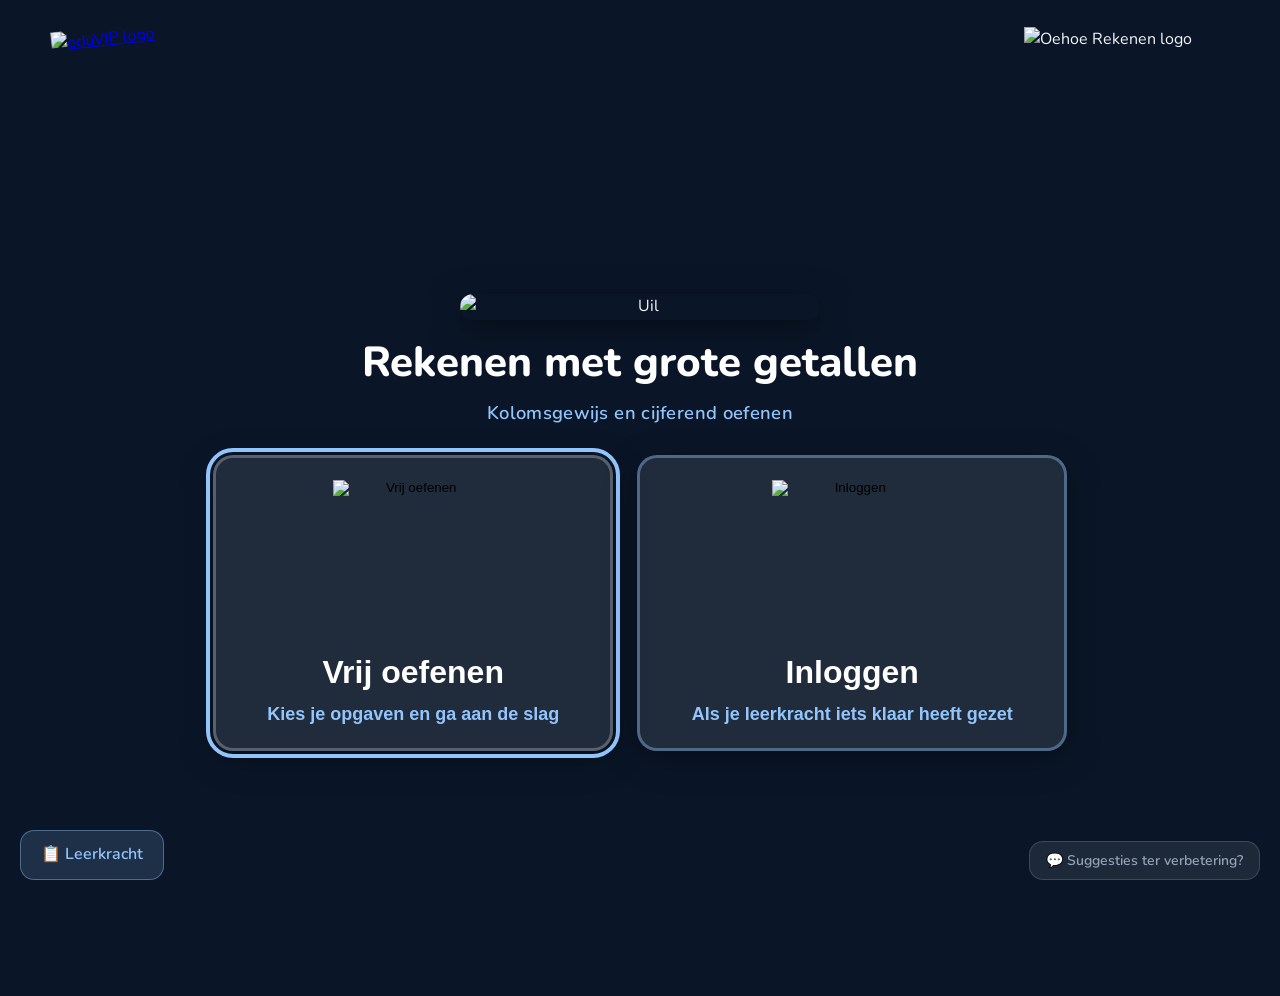
==== commit d4936f08: "Add files via upload" ====
--- a/index.html
+++ b/index.html
@@ -1,396 +1,6516 @@
 <!DOCTYPE html>
 <html lang="nl">
 <head>
-  <meta charset="UTF-8"/>
-  <meta name="viewport" content="width=device-width, initial-scale=1.0"/>
-  <title>Wonky Wings</title>
-  <style>
-    * { margin:0; padding:0; box-sizing:border-box; }
-    body {
-      width:100vw; height:100vh; overflow:hidden;
-      background:#020d1a;
-      font-family:"Segoe UI",sans-serif;
-      user-select:none;
-    }
-    #globe { position:absolute; top:0; left:0; display:block; }
-    #wonky {
-      position:fixed; width:140px; pointer-events:none; z-index:10;
-      filter:drop-shadow(3px 6px 14px rgba(0,0,0,0.7));
-      transform-origin:center center;
-    }
-    #hud-top {
-      position:fixed; top:0; left:0; right:0;
-      display:flex; justify-content:space-between; align-items:center;
-      padding:18px 28px;
-      background:linear-gradient(to bottom,rgba(0,0,0,0.5),rgba(0,0,0,0));
-      z-index:20; pointer-events:none;
-    }
-    #titel { color:#fff; font-size:1.5rem; font-weight:900; letter-spacing:2px; text-shadow:0 2px 10px rgba(0,0,0,0.8); }
-    #titel span { color:#ffd700; }
-    #score-box { color:#ffd700; font-size:1.2rem; font-weight:800; text-shadow:0 2px 8px rgba(0,0,0,0.8); }
-    #hud-bottom {
-      position:fixed; bottom:0; left:0; right:0;
-      display:flex; flex-direction:column; align-items:center; padding-bottom:24px;
-      background:linear-gradient(to top,rgba(0,0,0,0.55),rgba(0,0,0,0));
-      z-index:20; pointer-events:none;
-    }
-    #opdracht {
-      background:rgba(0,0,0,0.45); backdrop-filter:blur(14px);
-      border:2px solid rgba(255,255,255,0.18); border-radius:28px;
-      padding:12px 52px; text-align:center;
-    }
-    #opdracht .label { color:rgba(255,255,255,0.65); font-size:0.9rem; letter-spacing:1px; margin-bottom:2px; }
-    #opdracht .landnaam { color:#ffd700; font-size:2.4rem; font-weight:900; text-shadow:0 2px 16px rgba(0,0,0,0.6); }
-    #hint { margin-top:8px; color:rgba(255,255,255,0.35); font-size:0.78rem; }
-    #land-hover {
-      position:fixed; background:rgba(0,0,0,0.65); color:#fff;
-      font-size:0.9rem; font-weight:600; padding:4px 16px; border-radius:12px;
-      pointer-events:none; white-space:nowrap; opacity:0; transition:opacity 0.2s;
-      z-index:30; transform:translate(-50%,-180%);
-    }
-    #feedback {
-      position:fixed; top:42%; left:50%; transform:translate(-50%,-50%);
-      font-size:3.5rem; font-weight:900; pointer-events:none; opacity:0;
-      text-shadow:0 4px 20px rgba(0,0,0,0.8); z-index:30; transition:opacity 0.3s;
-    }
-  </style>
+<meta charset="UTF-8">
+<meta name="viewport" content="width=device-width, initial-scale=1.0">
+<title>Oehoe Rekenen</title>
+<link rel="icon" type="image/x-icon" href="favicon.ico">
+<link rel="icon" type="image/png" sizes="192x192" href="favicon-192.png">
+<link rel="apple-touch-icon" href="favicon-192.png">
+<link href="https://fonts.googleapis.com/css2?family=Nunito:wght@400;600;700;800&display=swap" rel="stylesheet">
+<style>
+*,*::before,*::after{box-sizing:border-box;margin:0;padding:0;}
+:root{
+  --bg:#0a1628;--surface:#1a2744;--card:#1a2744;
+  --blue:#2563EB;--blue-dark:#1D4ED8;--blue-deeper:#1E3A8A;
+  --blue-light:#1e3a8a;--blue-mid:#93C5FD;
+  --teal:#10B981;--teal-light:#064e3b;--teal-dark:#6EE7B7;
+  --red:#EF4444;--red-light:#450a0a;
+  --amber:#D97706;--amber-light:#431407;--amber-mid:#FCD34D;
+  --gray-800:#1F2937;
+  --text:#F1F5F9;--text-muted:#94A3B8;--border:#2d4a7a;
+  --font:'Nunito',sans-serif;
+  --radius:14px;--radius-sm:10px;--radius-lg:20px;
+  --shadow:0 2px 8px rgba(0,0,0,0.3);--shadow-md:0 4px 16px rgba(0,0,0,0.4);
+  --cell-size:clamp(40px,5.5vw,62px);--font-size:clamp(16px,2.2vw,24px);
+  --calc-bg:#0a1628;
+  --cell-static-bg:#1e3a5f;--cell-static-border:#334155;--cell-static-color:#e2e8f0;
+  --cell-input-bg:#0f172a;--cell-input-border:#475569;--cell-input-color:#f1f5f9;
+  --cell-op-color:#e2e8f0;--kolom-hdr-color:#93C5FD;--calc-line:#475569;
+  --label-color:#64748b;
+  --opt-sel-bg:#2563EB;--opt-sel-text:#FCD34D;--opt-sel-border:#3B82F6;
+}
+body.inverted{--bg:#ffffff;--surface:#f8fafc;--card:#f8fafc;--border:#cbd5e1;--text:#0f172a;--text-muted:#475569;--blue-light:#dbeafe;--teal-light:#d1fae5;--red-light:#fee2e2;--amber-light:#fef3c7;--calc-bg:#ffffff;--cell-static-bg:#e8f0fe;--cell-static-border:#1E3A8A;--cell-static-color:#0f172a;--cell-input-bg:#ffffff;--cell-input-border:#1E3A8A;--cell-input-color:#0f172a;--cell-op-color:#0f172a;--kolom-hdr-color:#1E3A8A;--calc-line:#0f172a;--label-color:#374151;}
+body.inverted .card,body.inverted .a11y-bar,body.inverted .stat-card,body.inverted .uitleg-section{background:#f8fafc;border-color:#cbd5e1;}
+body.inverted .opt-btn,body.inverted .btn-secondary,body.inverted .back-btn,body.inverted .nav-btn,body.inverted .font-swatch{background:#f8fafc;border-color:#cbd5e1;color:#0f172a;}
+body.inverted .opt-btn.selected,body.inverted .font-swatch.selected{background:var(--opt-sel-bg);color:var(--opt-sel-text);border-color:var(--opt-sel-border);}
+body.inverted .a11y-btn{background:#f8fafc;border-color:#cbd5e1;color:#0f172a;}
+body.inverted .a11y-btn.active{background:#0f172a;color:#fff;border-color:#0f172a;}
+body.inverted .progress-wrap{background:#e2e8f0;border-color:#cbd5e1;}
+body.inverted .badge-blue{background:#dbeafe;color:#1e3a8a;}
+body.inverted .badge-teal{background:#d1fae5;color:#065f46;}
+body.inverted .step-feedback.ok{background:#d1fae5;color:#065f46;border-color:#10B981;}
+body.inverted .step-feedback.fout{background:#fee2e2;color:#991b1b;border-color:#EF4444;}
+body.inverted .cell-input.correct,body.inverted .cell-sign.correct{border-color:#10B981!important;background:#d1fae5!important;color:#065f46!important;}
+body.inverted .cell-input.incorrect,body.inverted .cell-sign.incorrect{border-color:#EF4444!important;background:#fee2e2!important;color:#991b1b!important;}
+body.inverted .feedback-pos{background:#d1fae5;color:#065f46;border-color:#10B981;}
+body.inverted .cij-deelsom-wrap{background:rgba(124,58,237,0.1);border-color:#7c3aed;color:#000;}
+body.inverted .cij-deelsom-kol{color:#5b21b6;}
+body.inverted .cij-deelsom-som{color:#5b21b6;font-weight:900;}
+body.inverted .feedback-neg{background:#fee2e2;color:#991b1b;border-color:#EF4444;}
+body.inverted .feedback-tip{background:#fef3c7;color:#92400e;border-color:#D97706;}
+body.inverted .score-hero{background:linear-gradient(135deg,#1D4ED8,#1E3A8A);}
+body.inverted .welcome-title{color:#0f172a;} body.inverted .welcome-sub{color:#1e3a8a;}
+body.inverted .start-card{background:#f8fafc;border-color:#cbd5e1;} body.inverted .start-card:hover{border-color:#2563EB;}
+@keyframes owlWiggle{0%,100%{transform:rotate(0deg);}15%{transform:rotate(-4deg);}30%{transform:rotate(4deg);}45%{transform:rotate(-3deg);}60%{transform:rotate(3deg);}75%{transform:rotate(-1deg);}90%{transform:rotate(1deg);}}
+@keyframes owlBlink{0%,89%,91%,100%{transform:scaleY(1);}90%{transform:scaleY(0.05);}}
+@keyframes btnPulse{0%,100%{box-shadow:0 0 0 0 rgba(147,197,253,0);}50%{box-shadow:0 0 18px 6px rgba(147,197,253,0.45);}}
+body.inverted .start-title{color:#0f172a;} body.inverted .start-sub{color:#1e3a8a;}
+body.inverted .header-main{color:#0f172a;} body.inverted .header-sub{color:#475569;}
+body.inverted .hulp-hint{background:rgba(124,58,237,0.1);border-color:#7c3aed;}
+body.inverted .hulp-hint-tekst{color:#5b21b6;}
+html,body{height:100%;}
+body{font-family:var(--font);background:var(--bg);min-height:100vh;color:var(--text);line-height:1.6;transition:background 0.2s,color 0.2s;}
+.app{max-width:860px;margin:0 auto;padding:2rem 1.25rem 4rem;}
+.screen{display:none;animation:fadeIn 0.25s ease;}
+#screen-role.active{overflow:hidden;}
+#screen-leerling-login.active{display:flex;flex-direction:column;align-items:center;justify-content:center;min-height:100vh;padding:2rem;}
+.screen.active{display:block;}
+@keyframes fadeIn{from{opacity:0;transform:translateY(8px);}to{opacity:1;transform:translateY(0);}}
+#screen-role{min-height:100vh;display:none;flex-direction:column;align-items:center;justify-content:center;padding:clamp(80px,12vh,120px) 1.25rem clamp(1rem,3vh,2rem) 1.25rem;text-align:center;}
+#screen-role.active{display:flex;}
+.welcome-img{width:min(420px,min(55vw,40vh));height:auto;border-radius:var(--radius-lg);margin-bottom:clamp(0.5rem,2vh,2rem);box-shadow:0 8px 32px rgba(0,0,0,0.5);}
+.eduvip-logo{width:clamp(100px,12vw,200px);height:auto;transform:rotate(-6deg);}
+.logo-links{position:fixed;top:clamp(12px,3vh,40px);left:clamp(12px,4vw,80px);z-index:50;}
+.logo-rechts{position:fixed;top:clamp(12px,3vh,40px);right:clamp(12px,4vw,80px);width:clamp(140px,16vw,300px);height:auto;z-index:50;}
+.welcome-title{font-size:clamp(22px,3.5vw,42px);font-weight:800;color:#fff;margin-bottom:10px;line-height:1.2;}
+.welcome-sub{font-size:clamp(14px,2vw,22px);color:#93C5FD;margin-bottom:clamp(1rem,3vh,3rem);font-weight:700;}
+.start-card{background:rgba(255,255,255,0.09);border:3px solid rgba(255,255,255,0.25);border-radius:var(--radius-lg);padding:clamp(1rem,2.5vh,2.5rem) clamp(1.5rem,4vw,4rem);cursor:pointer;display:inline-flex;flex-direction:column;align-items:center;justify-content:flex-end;gap:clamp(8px,1.5vh,16px);min-height:clamp(180px,28vh,320px);transition:border-color 0.2s,background 0.2s,transform 0.15s;box-shadow:0 8px 32px rgba(0,0,0,0.4);animation:btnPulse 2.5s ease-in-out infinite;}
+.start-card:hover{border-color:#93C5FD;background:rgba(255,255,255,0.16);transform:translateY(-4px);animation:none;}
+.start-card:focus{outline:4px solid #93C5FD;outline-offset:3px;}
+.start-icon{font-size:clamp(36px,5vw,64px);} .start-title{font-size:clamp(18px,2.5vw,32px);font-weight:800;color:#fff;} .start-sub{font-size:clamp(12px,1.5vw,18px);color:#93C5FD;font-weight:600;}
+.app-header{display:flex;align-items:center;gap:14px;margin-bottom:2rem;}
+.header-main{font-size:clamp(16px,2.2vw,26px);font-weight:800;color:var(--text);line-height:1.2;}
+.header-sub{font-size:clamp(12px,1.4vw,16px);color:var(--text-muted);margin-top:2px;}
+.back-btn{background:var(--surface);border:2px solid var(--border);border-radius:var(--radius-sm);width:50px;height:50px;display:flex;align-items:center;justify-content:center;cursor:pointer;font-size:24px;color:var(--text-muted);flex-shrink:0;}
+.back-btn:hover{opacity:0.8;} .back-btn:focus{outline:3px solid var(--blue-mid);outline-offset:2px;}
+.terug-start-btn{margin-left:auto;display:flex;align-items:center;gap:6px;background:none;border:none;padding:0;font-family:var(--font);font-size:16px;font-weight:800;color:var(--text);cursor:pointer;white-space:nowrap;flex-shrink:0;line-height:1.2;}
+.terug-start-btn-sub{font-size:14px;font-weight:400;color:var(--text-muted);display:block;margin-top:2px;text-align:right;}
+.terug-start-btn:hover{opacity:0.75;} .terug-start-btn:focus{outline:3px solid var(--blue-mid);outline-offset:2px;}
+.card{background:var(--card);border-radius:var(--radius-lg);box-shadow:var(--shadow-md);padding:2rem;border:2px solid var(--border);}
+.divider{border:none;border-top:2px solid var(--border);margin:2rem 0;}
+.form-label{font-size:var(--font-size);font-weight:800;color:var(--text);margin-bottom:12px;display:block;}
+.form-hint{font-weight:600;font-size:calc(var(--font-size)*0.7);color:var(--text-muted);}
+.option-row{display:flex;gap:12px;flex-wrap:wrap;}
+.opt-btn{border:3px solid var(--border);border-radius:var(--radius);padding:12px 22px;font-family:var(--font);font-size:var(--font-size);font-weight:700;background:var(--surface);cursor:pointer;color:var(--text);transition:border-color 0.15s,background 0.15s;}
+.opt-btn:hover{border-color:var(--blue-mid);} .opt-btn:focus{outline:3px solid var(--blue-mid);outline-offset:2px;}
+.opt-btn-disabled{opacity:0.3!important;cursor:not-allowed!important;pointer-events:none!important;}
+.opt-btn.selected{border-color:var(--opt-sel-border);background:var(--opt-sel-bg);color:var(--opt-sel-text);}
+.font-row{display:flex;gap:12px;align-items:center;flex-wrap:wrap;}
+.font-swatch{border:3px solid var(--border);border-radius:var(--radius);width:calc(var(--font-size)*2.5);height:calc(var(--font-size)*2.5);min-width:48px;min-height:48px;display:flex;align-items:center;justify-content:center;cursor:pointer;background:var(--surface);color:var(--text);font-family:var(--font);font-weight:800;transition:border-color 0.15s,background 0.15s;}
+.font-swatch:focus{outline:3px solid var(--blue-mid);outline-offset:2px;}
+.font-swatch.selected{border-color:var(--opt-sel-border);background:var(--opt-sel-bg);color:var(--opt-sel-text);}
+.btn-primary{display:inline-flex;align-items:center;gap:10px;background:linear-gradient(135deg,var(--blue),var(--blue-dark));color:#fff;border:none;border-radius:var(--radius);padding:16px 32px;font-family:var(--font);font-size:20px;font-weight:800;cursor:pointer;box-shadow:0 4px 14px rgba(37,99,235,0.4);transition:box-shadow 0.15s,transform 0.1s;}
+.btn-primary:hover{transform:translateY(-1px);} .btn-primary:focus{outline:3px solid var(--blue-mid);outline-offset:2px;} .btn-primary:active{transform:scale(0.98);}
+.btn-secondary{display:inline-flex;align-items:center;gap:8px;background:var(--surface);color:var(--text);border:3px solid var(--border);border-radius:var(--radius);padding:14px 26px;font-family:var(--font);font-size:18px;font-weight:700;cursor:pointer;transition:opacity 0.15s;}
+.btn-secondary:hover{opacity:0.8;} .btn-secondary:focus{outline:3px solid var(--blue-mid);outline-offset:2px;}
+.btn-row{display:flex;gap:14px;flex-wrap:wrap;margin-top:1.75rem;align-items:center;}
+.nav-btn{display:inline-flex;align-items:center;gap:8px;background:var(--surface);color:var(--text);border:3px solid var(--border);border-radius:var(--radius);padding:12px 20px;font-family:var(--font);font-size:17px;font-weight:700;cursor:pointer;}
+.nav-btn:hover{opacity:0.8;} .nav-btn:focus{outline:3px solid var(--blue-mid);outline-offset:2px;} .nav-btn:disabled{opacity:0.3;cursor:not-allowed;}
+.a11y-bar{background:var(--surface);border-radius:var(--radius);border:2px solid var(--border);padding:12px 16px;display:flex;gap:10px;align-items:center;flex-wrap:wrap;margin-bottom:1.5rem;}
+.a11y-label{font-size:15px;color:var(--text-muted);font-weight:700;}
+.a11y-btn{padding:9px 16px;border:2px solid var(--border);border-radius:var(--radius-sm);font-family:var(--font);font-size:15px;font-weight:700;background:var(--surface);color:var(--text);cursor:pointer;}
+.a11y-btn:hover{opacity:0.8;} .a11y-btn:focus{outline:3px solid var(--blue-mid);outline-offset:2px;}
+.a11y-btn.active{background:var(--opt-sel-bg);color:var(--opt-sel-text);border-color:var(--opt-sel-border);}
+.exercise-meta{display:flex;gap:10px;flex-wrap:wrap;align-items:center;margin-bottom:1rem;}
+.badge{display:inline-block;padding:6px 14px;border-radius:99px;font-family:var(--font);font-size:15px;font-weight:700;}
+.badge-blue{background:var(--blue-light);color:var(--blue-mid);}
+.badge-teal{background:var(--teal-light);color:var(--teal-dark);}
+.progress-label{font-size:16px;color:var(--text-muted);font-weight:700;margin-left:auto;}
+.progress-wrap{background:var(--gray-800);border-radius:99px;height:14px;margin-bottom:1.75rem;overflow:hidden;border:2px solid var(--border);}
+.progress-fill{height:100%;background:linear-gradient(90deg,var(--teal),#059669);border-radius:99px;transition:width 0.4s ease;}
+.step-feedback{border-radius:var(--radius);margin-bottom:1.25rem;font-family:var(--font);font-weight:700;display:none;border-left:6px solid;animation:slideIn 0.2s ease;text-align:center;padding:24px;}
+.feedback-verbeter-row{display:flex;align-items:center;justify-content:center;gap:24px;margin-bottom:16px;}
+.feedback-owl-wrap{flex-shrink:0;}
+.btn-verbeter{background:linear-gradient(135deg,#1e3a8a,#2563eb);color:#fff!important;border:none;border-radius:var(--radius);padding:12px 24px;font-family:var(--font);font-size:var(--font-size);font-weight:800;cursor:pointer;transition:transform 0.15s,box-shadow 0.15s;box-shadow:0 4px 14px rgba(37,99,235,0.4);}
+.btn-verbeter:hover{transform:translateY(-2px);box-shadow:0 6px 20px rgba(37,99,235,0.5);}
+.btn-opnieuw{background:linear-gradient(135deg,#065f46,#059669);color:#fff!important;border:none;border-radius:var(--radius);padding:12px 24px;font-family:var(--font);font-size:var(--font-size);font-weight:800;cursor:pointer;transition:transform 0.15s,box-shadow 0.15s;box-shadow:0 4px 14px rgba(5,150,105,0.4);}
+.btn-opnieuw:hover{transform:translateY(-2px);box-shadow:0 6px 20px rgba(5,150,105,0.5);}
+body.inverted .btn-verbeter{background:linear-gradient(135deg,#1d4ed8,#3b82f6);box-shadow:0 4px 14px rgba(37,99,235,0.3);}
+body.inverted .btn-opnieuw{background:linear-gradient(135deg,#047857,#10b981);box-shadow:0 4px 14px rgba(5,150,105,0.3);}
+@keyframes slideIn{from{opacity:0;transform:translateX(-6px);}to{opacity:1;transform:translateX(0);}}
+.step-feedback.show{display:block;}
+.step-feedback.ok{background:#064e3b;color:#ffffff;border-color:#10B981;}
+.step-feedback.fout{background:#450a0a;color:#ffffff;border-color:#EF4444;}
+.feedback-owl{width:180px;height:auto;border-radius:var(--radius);margin:0 auto 18px;display:block;}
+.feedback-text{display:block;font-size:var(--font-size);line-height:1.5;}
+.calc-card{background:var(--calc-bg);border-radius:var(--radius-lg);padding:clamp(0.75rem,2vh,1.75rem) clamp(0.75rem,2vw,1.5rem);margin-bottom:1.25rem;overflow-x:auto;width:100%;transition:background 0.2s;}
+.calc-table{border-collapse:separate;border-spacing:4px;white-space:nowrap;}
+.cell-label-col{font-family:var(--font);font-size:12px;color:var(--label-color);font-weight:700;padding:2px 8px;text-align:right;vertical-align:middle;white-space:nowrap;}
+.cell-static{border:2px solid var(--cell-static-border);border-radius:var(--radius-sm);background:var(--cell-static-bg);font-family:var(--font);font-weight:800;color:var(--cell-static-color);text-align:center;vertical-align:middle;width:var(--cell-size);height:var(--cell-size);font-size:var(--font-size);display:table-cell;}
+.cell-static.hulp-active{outline:3px solid #FCD34D;outline-offset:2px;}
+body.inverted .cell-static.hulp-active{outline:6px solid #7c3aed;outline-offset:-1px;background:#ede9fe!important;}
+.cell-op{font-family:var(--font);font-size:var(--font-size);font-weight:800;color:var(--cell-op-color);text-align:center;vertical-align:middle;padding:2px 8px;}
+.cell-empty{width:var(--cell-size);height:var(--cell-size);display:table-cell;}
+.cell-input{border:3px solid var(--cell-input-border);border-radius:var(--radius-sm);background:var(--cell-input-bg);font-family:var(--font);font-weight:800;color:var(--cell-input-color);text-align:center;vertical-align:middle;padding:2px;outline:none;transition:border-color 0.15s,background 0.15s,box-shadow 0.15s;width:var(--cell-size);height:var(--cell-size);font-size:var(--font-size);}
+.cell-input:focus{border-color:#3B82F6;box-shadow:0 0 0 3px rgba(59,130,246,0.4);}
+.cell-input.kolom-hulp-active{outline:3px solid #FCD34D!important;outline-offset:2px;}
+body.inverted .cell-input.kolom-hulp-active{outline:6px solid #7c3aed!important;outline-offset:-1px;background:#ede9fe!important;}
+body.inverted #tab-hint{color:var(--text-muted);background:rgba(0,0,0,0.15);border-color:var(--border);}
+.cell-input.correct,.cell-sign.correct{border-color:#10B981!important;background:#052e16!important;color:#6EE7B7!important;border-width:3px!important;}
+.cell-input.incorrect,.cell-sign.incorrect{border-color:#EF4444!important;background:#450a0a!important;color:#FCA5A5!important;border-width:4px!important;}
+.cell-sign{border:3px solid var(--cell-input-border);border-radius:var(--radius-sm);background:var(--cell-input-bg);font-family:var(--font);font-weight:800;color:var(--cell-input-color);text-align:center;vertical-align:middle;padding:2px;outline:none;width:var(--cell-size);height:var(--cell-size);font-size:var(--font-size);}
+.cell-sign:focus{border-color:#3B82F6;box-shadow:0 0 0 3px rgba(59,130,246,0.4);}
+.cell-remember{border:2px dashed #FCD34D;border-radius:var(--radius-sm);background:rgba(252,211,77,0.08);font-family:var(--font);font-weight:800;color:#FCD34D;text-align:center;vertical-align:middle;padding:1px;outline:none;display:block;}
+.cell-remember:focus{border-color:#FCD34D;box-shadow:0 0 0 2px rgba(252,211,77,0.3);}
+body.inverted .cell-remember{border-color:#cc0000;border-style:dashed;background:rgba(220,0,0,0.07);color:#cc0000;}
+body.inverted .cell-remember:focus{border-color:#cc0000;box-shadow:0 0 0 2px rgba(200,0,0,0.25);}
+.kolom-header{font-family:var(--font);font-size:calc(var(--font-size) * 0.85);font-weight:800;color:var(--kolom-hdr-color);text-align:center;padding:3px 4px;text-transform:uppercase;letter-spacing:0.04em;}
+.calc-hr{border:none;border-top:3px solid var(--calc-line);margin:3px 0;width:100%;}
+.hulp-hint{background:#431407;border:3px solid #FCD34D;border-radius:var(--radius);padding:12px 16px;margin-top:8px;display:flex;align-items:center;gap:14px;animation:fadeIn 0.3s ease;}
+.hulp-hint-owl{width:60px;flex-shrink:0;border-radius:8px;}
+.hulp-hint-tekst{font-family:var(--font);font-size:var(--font-size);font-weight:800;color:#FCD34D;}
+.uitleg-section{background:var(--card);border-radius:var(--radius-lg);padding:1.75rem;margin-bottom:0;border:2px solid var(--border);position:relative;}
+.uitleg-title{font-size:calc(var(--font-size)*1.1);font-weight:800;color:var(--text);margin-bottom:1.25rem;}
+.uitleg-layout{display:grid;grid-template-columns:auto 1fr;gap:2.5rem;align-items:start;}
+@media(max-width:600px){.uitleg-layout{grid-template-columns:1fr;}}
+.uitleg-stappen{display:flex;flex-direction:column;gap:16px;min-width:200px;}
+.uitleg-stap{display:flex;gap:14px;align-items:flex-start;}
+.app{max-width:1000px;margin:0 auto;padding:2rem 1.25rem 4rem;}
+.uitleg-owl-wrap{display:flex;justify-content:flex-end;margin-top:1.5rem;padding-bottom:0;}
+.uitleg-owl{width:400px;max-width:100%;height:auto;border-radius:var(--radius);display:block;}
+.uitleg-btn-row{display:flex;align-items:flex-end;gap:14px;margin-top:0;padding-top:0;}
+/* Setup form owl */
+.setup-owl-above{display:flex;flex-direction:column;align-items:center;margin-bottom:1.5rem;}
+.setup-owl-img{width:min(560px,38vw);height:auto;border-radius:var(--radius-lg);}
+/* Form section header - same as form-label */
+.form-section-header{font-size:var(--font-size);font-weight:800;color:var(--text);margin:1.5rem 0 0.75rem;display:block;}
+/* Veel hulp inline hint - now inline right of row */
+.veel-hulp-row-wrap{display:flex;align-items:center;gap:16px;}
+.veel-hulp-inline{display:flex;align-items:center;gap:8px;background:rgba(252,211,77,0.12);border:2px solid #FCD34D;border-radius:var(--radius);padding:8px 14px;white-space:nowrap;flex-shrink:0;}body.inverted .veel-hulp-inline{background:rgba(124,58,237,0.1);border-color:#7c3aed;}
+.veel-hulp-inline-owl{width:36px;height:auto;border-radius:6px;flex-shrink:0;}
+.veel-hulp-inline-tekst{font-family:var(--font);font-size:var(--font-size);font-weight:800;color:#FCD34D;}body.inverted .veel-hulp-inline-tekst{color:#5b21b6;}
+/* Tafelkaart */
+.calc-card-wrap{position:relative;}
+.tafelkaart-btn{position:fixed;top:80px;right:20px;background:linear-gradient(135deg,#1E3A8A,#2563EB);border:3px solid #93C5FD;border-radius:var(--radius);padding:20px 28px;cursor:pointer;display:flex;flex-direction:column;align-items:center;gap:3px;color:#fff;font-family:var(--font);transition:transform 0.15s,box-shadow 0.15s;box-shadow:0 4px 14px rgba(37,99,235,0.4);z-index:1000;}
+.tafelkaart-btn:hover{transform:translateY(-2px);box-shadow:0 6px 20px rgba(37,99,235,0.5);}
+.tafelkaart-btn:focus{outline:3px solid #FCD34D;outline-offset:2px;}
+.tafelkaart-T{font-size:56px;font-weight:800;line-height:1;}
+.tafelkaart-label{font-size:16px;font-weight:700;letter-spacing:0.04em;opacity:0.9;}
+.tafelkaart-panel{position:fixed;top:80px;right:160px;background:var(--surface);border:3px solid var(--blue-mid);border-radius:var(--radius-lg);padding:14px;z-index:100;box-shadow:0 8px 32px rgba(0,0,0,0.4);animation:fadeIn 0.2s ease;}
+.tafelkaart-nums{display:flex;flex-direction:column;gap:5px;}
+.tafelkaart-num{background:var(--cell-static-bg);border:2px solid var(--border);border-radius:var(--radius-sm);padding:8px 18px;font-family:var(--font);font-size:var(--font-size);font-weight:800;color:var(--text);cursor:pointer;text-align:center;transition:background 0.15s,border-color 0.15s;}
+.tafelkaart-num:hover,.tafelkaart-num:focus,.tafelkaart-num.active{background:var(--opt-sel-bg);color:var(--opt-sel-text);border-color:var(--opt-sel-border);outline:none;}
+.tafelkaart-tafel{position:fixed;top:80px;right:calc(160px + 70px + 12px);background:var(--card);border:3px solid #FCD34D;border-radius:var(--radius-lg);padding:18px 22px;z-index:100;box-shadow:0 8px 32px rgba(0,0,0,0.4);animation:fadeIn 0.2s ease;min-width:180px;}
+.tafelkaart-tafel-title{font-family:var(--font);font-size:18px;font-weight:800;color:#FCD34D;margin-bottom:10px;border-bottom:2px solid rgba(252,211,77,0.3);padding-bottom:6px;}
+.tafelkaart-rij{font-family:var(--font);font-size:var(--font-size);font-weight:700;color:var(--text);padding:3px 0;line-height:1.5;}
+/* Hulp badge */
+.badge-hulp{background:#431407;color:#FCD34D;}
+.uitleg-table{border-collapse:collapse;font-family:var(--font);}
+.uitleg-table th{background:var(--blue-light);color:var(--blue-mid);font-weight:800;padding:8px 10px;border:2px solid var(--border);text-align:center;font-size:calc(var(--font-size)*0.7);text-transform:uppercase;letter-spacing:0.05em;}
+.uitleg-table td{border:2px solid var(--border);padding:8px 10px;text-align:center;font-weight:700;color:var(--text);font-size:var(--font-size);min-width:calc(var(--font-size)*1.8);background:var(--cell-static-bg);}
+.uitleg-table td.uitleg-input{background:var(--cell-input-bg);color:var(--cell-input-color);}
+.uitleg-table td.uitleg-op{background:transparent;border:none;font-size:calc(var(--font-size)*1.1);font-weight:800;color:#FCD34D;text-align:right;padding-right:6px;}
+.uitleg-table td.uitleg-lbl{background:transparent;border:none;font-size:calc(var(--font-size)*0.85);color:#FCD34D;font-weight:800;text-align:right;padding-right:8px;white-space:nowrap;}
+.uitleg-table tr.uitleg-hr td{border-top:3px solid var(--calc-line);padding:0;height:4px;background:transparent;border-left:none;border-right:none;border-bottom:none;}
+.uitleg-stappen{display:flex;flex-direction:column;gap:12px;}
+.uitleg-stap{display:flex;gap:14px;align-items:flex-start;}
+.uitleg-nr{background:var(--opt-sel-bg);color:var(--opt-sel-text);border-radius:50%;width:calc(var(--font-size)*1.5);height:calc(var(--font-size)*1.5);min-width:28px;min-height:28px;display:flex;align-items:center;justify-content:center;font-weight:800;font-size:var(--font-size);flex-shrink:0;margin-top:2px;}
+.uitleg-tekst{font-size:var(--font-size);color:var(--text);line-height:1.6;}
+/* Tooltip */
+.tooltip-wrap{position:relative;display:inline-block;}
+.tooltip-box{display:none;position:absolute;left:50%;transform:translateX(-50%);bottom:calc(100% + 12px);background:#0a1628;color:#fff;border:2px solid var(--blue-mid);border-radius:var(--radius);padding:16px 20px;width:max(340px, calc(var(--font-size)*14));z-index:200;box-shadow:0 8px 32px rgba(0,0,0,0.5);font-family:var(--font);line-height:1.6;font-size:var(--font-size);}
+.tooltip-title{font-weight:800;font-size:var(--font-size);margin-bottom:10px;color:#FCD34D;}
+.tooltip-item{display:flex;gap:10px;align-items:flex-start;margin-bottom:8px;font-size:var(--font-size);font-weight:600;}
+.tooltip-bullet{color:#FCD34D;font-weight:800;font-size:var(--font-size);flex-shrink:0;line-height:1.4;}
+.tooltip-box::after{content:'';position:absolute;top:100%;left:50%;transform:translateX(-50%);border:10px solid transparent;border-top-color:#0a1628;}
+body.inverted .tooltip-box{background:#f8fafc;color:#0f172a;border-color:#2563EB;}
+body.inverted .tooltip-box::after{border-top-color:#f8fafc;}
+.tooltip-wrap:hover .tooltip-box,.tooltip-wrap:focus-within .tooltip-box{display:block;}
+/* Cijferend veel-hulp deelsom kader (inline, rechts van invulrij) */
+.cij-deelsom-cel{padding-left:18px;vertical-align:middle;white-space:nowrap;}
+
+.cij-deelsom-wrap{display:inline-flex;flex-direction:column;align-items:center;background:rgba(252,211,77,0.13);border:2px solid #FCD34D;border-radius:var(--radius);padding:6px 16px;min-width:80px;}
+.cij-deelsom-kol{font-family:var(--font);font-size:calc(var(--font-size)*0.7);font-weight:800;color:#FCD34D;text-transform:uppercase;letter-spacing:0.06em;margin-bottom:2px;text-align:center;}
+.cij-deelsom-som{font-family:var(--font);font-size:var(--font-size);font-weight:800;color:#FCD34D;text-align:center;}
+/* Lenen: aligned number display */
+.lenen-wrap{position:relative;display:inline-flex;align-items:center;justify-content:center;width:100%;height:100%;}
+.lenen-orig{text-decoration:line-through;text-decoration-color:#000;color:#FCA5A5;opacity:0.7;}
+.lenen-new{color:#FCD34D;font-weight:800;margin-left:2px;}
+/* Veel hulp inline hint */
+.veel-hulp-hint{display:flex;align-items:center;gap:12px;background:rgba(252,211,77,0.12);border:2px solid #FCD34D;border-radius:var(--radius);padding:10px 14px;margin-top:8px;animation:fadeIn 0.3s ease;}body.inverted .veel-hulp-hint{background:rgba(124,58,237,0.1);border-color:#7c3aed;}
+.veel-hulp-owl{width:52px;flex-shrink:0;border-radius:6px;}
+.veel-hulp-tekst{font-family:var(--font);font-size:var(--font-size);font-weight:800;color:#FCD34D;line-height:1.4;}body.inverted .veel-hulp-tekst{color:#5b21b6;}
+.score-hero{background:linear-gradient(135deg,var(--blue),var(--blue-deeper));border-radius:var(--radius-lg);padding:2.5rem 1.75rem;margin-bottom:1.5rem;color:#fff;text-align:center;}
+.score-owl-big{width:440px;max-width:90%;height:auto;border-radius:var(--radius);margin:0 auto 1.75rem;display:block;}
+.score-number{font-size:96px;font-weight:800;line-height:1;margin-bottom:12px;}
+.score-lbl-txt{font-size:24px;opacity:1;font-weight:700;}
+.stats-grid{display:grid;grid-template-columns:1fr 1fr;gap:14px;margin-bottom:1.75rem;}
+.stat-card{background:var(--card);border-radius:var(--radius);padding:1.5rem;border:2px solid var(--border);}
+.stat-lbl{font-size:16px;color:var(--text-muted);font-weight:700;text-transform:uppercase;letter-spacing:0.06em;margin-bottom:8px;}
+.stat-val{font-size:42px;font-weight:800;line-height:1;}
+.feedback-item{padding:20px 22px;border-radius:var(--radius);margin-bottom:14px;font-family:var(--font);font-size:20px;font-weight:700;border-left:6px solid;animation:fadeIn 0.3s ease both;}
+.suggesties-btn{position:fixed;bottom:20px;right:20px;background:rgba(255,255,255,0.08);color:var(--text-muted);border:1px solid rgba(255,255,255,0.15);border-radius:var(--radius);padding:9px 16px;font-family:var(--font);font-size:14px;font-weight:600;cursor:pointer;display:flex;align-items:center;gap:8px;text-decoration:none;z-index:40;transition:background 0.2s,color 0.2s;}
+.suggesties-btn:hover{background:rgba(255,255,255,0.14);color:var(--text);}
+.feedback-pos{background:#052e16;color:#6ee7b7;border-color:#10B981;}
+.feedback-neg{background:#450a0a;color:#FCA5A5;border-color:#EF4444;}
+.feedback-tip{background:#431407;color:#FCD34D;border-color:#D97706;}
+
+/* ── Tips-paneel ── */
+#tips-paneel{
+  display:none;
+  position:absolute;
+  top:0;left:0;right:0;bottom:0;
+  background:var(--card);
+  border-radius:var(--radius);
+  z-index:200;
+  overflow-y:auto;
+  padding:28px 28px 36px 28px;
+  box-sizing:border-box;
+  animation:fadeInTips 0.18s ease;
+}
+@keyframes fadeInTips{from{opacity:0;transform:translateY(6px);}to{opacity:1;transform:none;}}
+.tips-header{display:flex;align-items:center;justify-content:space-between;margin-bottom:22px;}
+.tips-title{font-size:1.35em;font-weight:800;color:var(--text);letter-spacing:-0.01em;}
+.tips-close{background:none;border:none;cursor:pointer;color:var(--text-muted);font-size:1.6em;line-height:1;padding:4px 8px;border-radius:8px;transition:background 0.15s;}
+.tips-close:hover{background:var(--border);}
+.tip-blok{background:var(--surface);border:2px solid var(--border);border-radius:14px;padding:18px 20px;margin-bottom:16px;cursor:default;outline:none;transition:border-color 0.15s;}
+.tip-blok:focus{border-color:var(--blue-mid);box-shadow:0 0 0 3px rgba(59,130,246,0.35);}
+.tip-blok-titel{font-size:1.18em;font-weight:800;color:var(--blue-mid);margin-bottom:10px;display:flex;align-items:center;gap:8px;}
+.tip-blok-titel .tip-icon{font-size:1.3em;}
+.tip-item{display:flex;align-items:flex-start;gap:10px;margin-bottom:8px;font-size:1.08em;color:var(--text);}
+.tip-item:last-child{margin-bottom:0;}
+.tip-bullet{font-size:1.1em;color:var(--blue-mid);flex-shrink:0;margin-top:1px;}
+.tip-sluit{font-size:0.88em;color:var(--text-muted);text-align:center;margin-top:18px;}
+
+/* Tips groot-modus: volledig scherm */
+#tips-paneel.tips-groot{
+  position:fixed;
+  inset:0;
+  border-radius:0;
+  z-index:500;
+  background:#0f172a;
+  padding:36px 48px 48px 48px;
+  overflow-y:auto;
+}
+#tips-paneel.tips-groot .tips-title{font-size:4.8em;color:#fff;}
+#tips-paneel.tips-groot .tip-blok{
+  background:#1e293b;
+  border-color:#334155;
+  padding:36px 40px;
+  margin-bottom:30px;
+}
+#tips-paneel.tips-groot .tip-blok-titel{font-size:3.8em;color:#60a5fa;}
+#tips-paneel.tips-groot .tip-icon{font-size:1.1em;}
+#tips-paneel.tips-groot .tip-item{font-size:3.2em;margin-bottom:22px;color:#e2e8f0;}
+#tips-paneel.tips-groot .tip-bullet{color:#60a5fa;}
+#tips-paneel.tips-groot .tip-sluit{font-size:2.6em;color:#94a3b8;margin-top:36px;}
+#tips-paneel.tips-groot kbd{
+  background:#334155;color:#e2e8f0;
+  padding:2px 8px;border-radius:5px;
+  font-size:0.9em;
+}
+.tips-vergroot-btn{
+  background:var(--blue-mid);color:#fff;
+  border:none;border-radius:50%;
+  width:52px;height:52px;
+  font-size:2em;font-weight:900;
+  cursor:pointer;display:flex;align-items:center;justify-content:center;
+  transition:background 0.15s,transform 0.1s;
+  box-shadow:0 2px 8px rgba(0,0,0,0.3);
+  flex-shrink:0;
+}
+.tips-vergroot-btn:hover{background:#2563eb;transform:scale(1.08);}
+.tips-voorlees-btn{
+  background:#0d9488;color:#fff;
+  border:none;border-radius:50%;
+  width:52px;height:52px;
+  font-size:1.6em;
+  cursor:pointer;display:none;align-items:center;justify-content:center;
+  transition:background 0.15s,transform 0.1s;
+  box-shadow:0 2px 8px rgba(0,0,0,0.3);
+  flex-shrink:0;
+}
+.tips-voorlees-btn:hover{background:#0f766e;transform:scale(1.08);}
+.tips-header-rechts{display:flex;align-items:center;gap:10px;}
+
+/* ── Suggesties-formulier overlay ── */
+#suggesties-overlay{
+  display:none;
+  position:fixed;
+  inset:0;
+  background:rgba(0,0,0,0.55);
+  z-index:300;
+  align-items:center;
+  justify-content:center;
+}
+#suggesties-overlay.actief{display:flex;}
+#suggesties-form-card{
+  background:var(--card);
+  border-radius:var(--radius);
+  padding:28px 28px 24px 28px;
+  width:min(520px,90vw);
+  box-shadow:0 20px 60px rgba(0,0,0,0.5);
+  animation:fadeInTips 0.18s ease;
+  position:relative;
+}
+.sug-titel{font-size:1.2em;font-weight:800;color:var(--text);margin-bottom:6px;}
+.sug-sub{font-size:0.9em;color:var(--text-muted);margin-bottom:20px;}
+.sug-label{display:block;font-size:0.9em;font-weight:700;color:var(--text-muted);margin-bottom:6px;margin-top:14px;}
+.sug-input,.sug-textarea{
+  width:100%;box-sizing:border-box;
+  background:var(--surface);border:2px solid var(--border);
+  border-radius:var(--radius-sm);
+  color:var(--text);font-family:var(--font);font-size:1em;
+  padding:9px 12px;outline:none;
+  transition:border-color 0.15s;
+}
+.sug-input:focus,.sug-textarea:focus{border-color:var(--blue-mid);}
+.sug-textarea{resize:vertical;min-height:100px;}
+.sug-btn-rij{display:flex;gap:10px;justify-content:flex-end;margin-top:20px;}
+.sug-verzend{background:var(--blue-mid);color:#fff;border:none;border-radius:var(--radius-sm);padding:10px 22px;font-family:var(--font);font-size:1em;font-weight:700;cursor:pointer;}
+.sug-verzend:hover{opacity:0.88;}
+.sug-annuleer{background:none;border:2px solid var(--border);border-radius:var(--radius-sm);padding:10px 18px;font-family:var(--font);font-size:1em;font-weight:700;color:var(--text-muted);cursor:pointer;}
+.sug-annuleer:hover{background:var(--surface);}
+.sug-bevestiging{display:none;text-align:center;padding:16px 0 8px;}
+.sug-bevestiging-icoon{font-size:2.5em;margin-bottom:8px;}
+.sug-bevestiging-tekst{font-size:1.05em;font-weight:700;color:var(--text);}
+/* Grote modus suggesties-formulier */
+#suggesties-form-card.sug-groot{
+  width:min(1100px,98vw);
+  max-height:96vh;
+  overflow-y:auto;
+  padding:56px 60px 48px 60px;
+  background:#0f172a;
+}
+#suggesties-form-card.sug-groot .sug-titel{font-size:2.8em;color:#fff;}
+#suggesties-form-card.sug-groot .sug-sub{font-size:1.6em;margin-bottom:36px;color:#cbd5e1;}
+#suggesties-form-card.sug-groot .sug-label{font-size:1.8em;margin-top:28px;margin-bottom:10px;color:#fff;}
+#suggesties-form-card.sug-groot .sug-input,
+#suggesties-form-card.sug-groot .sug-textarea{font-size:1.8em;padding:16px 20px;color:#fff;background:#1e293b;border-color:#475569;}
+#suggesties-form-card.sug-groot .sug-input::placeholder,
+#suggesties-form-card.sug-groot .sug-textarea::placeholder{color:#94a3b8;}
+#suggesties-form-card.sug-groot .sug-textarea{min-height:180px;}
+#suggesties-form-card.sug-groot .sug-verzend{font-size:1.6em;padding:16px 36px;}
+#suggesties-form-card.sug-groot .sug-annuleer{font-size:1.6em;padding:16px 28px;color:#fff;border-color:#475569;}
+#suggesties-form-card.sug-groot .sug-bevestiging-icoon{font-size:4em;}
+#suggesties-form-card.sug-groot .sug-bevestiging-tekst{font-size:2em;color:#fff;}
+.sug-vergroot-btn{
+  position:absolute;top:14px;right:14px;
+  background:var(--blue-mid);color:#fff;
+  border:none;border-radius:50%;
+  width:64px;height:64px;
+  font-size:2.6em;font-weight:900;
+  cursor:pointer;display:flex;align-items:center;justify-content:center;
+  line-height:1;transition:background 0.15s,transform 0.1s;
+  box-shadow:0 3px 12px rgba(0,0,0,0.4);
+}
+.sug-vergroot-btn:hover{background:#2563eb;transform:scale(1.08);}
+.sug-voorlees-btn{
+  position:absolute;top:14px;right:88px;
+  background:#0d9488;color:#fff;
+  border:none;border-radius:50%;
+  width:64px;height:64px;
+  font-size:1.9em;
+  cursor:pointer;display:flex;align-items:center;justify-content:center;
+  transition:background 0.15s,transform 0.1s;
+  box-shadow:0 3px 12px rgba(0,0,0,0.4);
+}
+.sug-voorlees-btn:hover{background:#0f766e;transform:scale(1.08);}
+
+/* ── Interactief uitleg-scherm ── */
+
+/* ── Keuzemenu actieknoppen ── */
+.btn-row-twee{
+  display:flex;gap:16px;justify-content:center;
+}
+.btn-uitleg-eerst{
+  background:var(--surface);
+  border:2px solid var(--blue-mid);
+  color:var(--blue-mid);
+  border-radius:var(--radius);
+  padding:16px 28px;
+  font-family:var(--font);font-size:calc(var(--font-size)*1.1);font-weight:700;
+  cursor:pointer;transition:background 0.15s;
+}
+.btn-uitleg-eerst:hover{background:var(--blue-light);}
+.btn-meteen{
+  background:var(--blue-mid);
+  border:2px solid var(--blue-mid);
+  color:#fff;
+  border-radius:var(--radius);
+  padding:16px 28px;
+  font-family:var(--font);font-size:calc(var(--font-size)*1.1);font-weight:700;
+  cursor:pointer;transition:opacity 0.15s;
+}
+.btn-meteen:hover{opacity:0.88;}
+/* Knop in uitlegscherm: Nu zelf aan de slag */
+.uitleg-start-knop-wrap{
+  display:flex;justify-content:center;
+  padding:16px 0 8px 0;
+  flex-shrink:0;
+}
+.btn-uitleg-start{
+  background:#16a34a;
+  border:none;color:#fff;
+  border-radius:var(--radius);
+  padding:14px 32px;
+  font-family:var(--font);font-size:1.05em;font-weight:800;
+  cursor:pointer;transition:opacity 0.15s;
+  display:none;
+}
+.btn-uitleg-start:hover{opacity:0.88;}
+.btn-uitleg-start:focus{outline:3px solid #fff;outline-offset:3px;opacity:1;}
+
+@media (max-width: 1100px){
+  .uitleg-nav-kolom{width:300px;}
+  .uitleg-stap-kaart{min-width:300px!important;width:auto;}
+}
+@media (max-width: 800px){
+  .uitleg-nav-kolom{width:220px;}
+  .uitleg-bol{width:44px;height:44px;font-size:0.85em;}
+  .uitleg-bol.actief{width:56px;height:56px;}
+  .uitleg-deelbol{width:36px;height:36px;}
+  .uitleg-deelbol.actief{width:46px;height:46px;}
+  .uitleg-stap-kaart{min-width:200px!important;}
+  .uitleg-uil-pijl{width:120px;max-width:14vw;}
+}
+
+/* ================================================================
+   uitleg-scherm — Oehoe Rekenen
+   ================================================================ */
+
+/* ── Hoofdscherm ── */
+#screen-uitleg-interactief{display:none;position:fixed;inset:0;z-index:100;background:var(--bg);flex-direction:column;overflow:hidden;}
+#screen-uitleg-interactief.active{display:flex;}
+
+/* ── Header ── */
+.uitleg-header{display:flex;align-items:center;justify-content:center;padding:14px 24px;background:var(--card);border-bottom:2px solid var(--border);flex-shrink:0;position:relative;width:100%;box-sizing:border-box;}
+.uitleg-header-terug{position:absolute;left:16px;width:44px;height:44px;border-radius:50%;border:2px solid var(--border);background:var(--surface);color:var(--text);font-size:1.4em;font-weight:900;cursor:pointer;display:flex;align-items:center;justify-content:center;}
+.uitleg-header-terug:hover{background:var(--blue-light);}
+.uitleg-header-titel{font-size:calc(var(--font-size)*1.3);font-weight:800;color:var(--text);text-align:center;}
+
+/* ── Body: nav + inhoud naast elkaar ── */
+.uitleg-body{display:flex;flex:1;overflow:hidden;}
+
+/* ── Navigatiekolom links ── */
+.uitleg-nav-kolom{width:min(440px,28vw);max-width:min(440px,28vw);min-width:60px;flex-shrink:1;background:var(--card);border-right:2px solid var(--border);overflow-y:auto;padding:20px 0;display:flex;flex-direction:column;gap:4px;}
+.uitleg-stap-item{display:flex;flex-direction:column;cursor:pointer;user-select:none;}
+.uitleg-stap-bol-rij{display:flex;align-items:center;gap:10px;padding:6px 16px;border-radius:8px;transition:background 0.15s;}
+.uitleg-stap-bol-rij:hover{background:var(--surface);}
+.uitleg-bol{width:60px;height:60px;border-radius:50%;background:#cbd5e1;color:#1e293b;font-weight:900;font-size:1.1em;display:flex;align-items:center;justify-content:center;border:2px solid #94a3b8;flex-shrink:0;transition:all 0.2s;line-height:1;outline:none;}
+.uitleg-bol:focus{box-shadow:0 0 0 3px #FCD34D;}
+.uitleg-bol.actief{width:80px;height:80px;font-size:1.3em;background:#FCD34D;color:#1e293b;border:3px solid #f59e0b;box-shadow:0 0 0 3px rgba(252,211,77,0.3);}
+.uitleg-stap-label{font-size:1.05em;color:var(--text-muted);font-weight:600;line-height:1.3;flex:1;}
+.uitleg-stap-item.actief .uitleg-stap-label{color:var(--text);font-weight:800;}
+.uitleg-deelstap-lijst{display:none;flex-direction:column;padding:4px 0 4px 30px;gap:3px;}
+.uitleg-deelstap-lijst.open{display:flex;}
+.uitleg-deelstap-item{display:flex;align-items:center;gap:8px;padding:4px 8px;border-radius:6px;cursor:pointer;transition:background 0.15s;}
+.uitleg-deelstap-item:hover{background:var(--surface);}
+.uitleg-deelbol{width:48px;height:48px;border-radius:50%;background:#e2e8f0;color:#1e293b;font-weight:900;font-size:0.85em;display:flex;align-items:center;justify-content:center;border:2px solid #94a3b8;flex-shrink:0;transition:all 0.2s;outline:none;}
+.uitleg-deelbol:focus{box-shadow:0 0 0 3px #FCD34D;}
+.uitleg-deelbol.actief{width:62px;height:62px;font-size:1.0em;background:#FCD34D;color:#1e293b;border:3px solid #f59e0b;box-shadow:0 0 0 2px rgba(252,211,77,0.3);}
+.uitleg-deelstap-label{font-size:0.95em;color:var(--text-muted);font-weight:600;}
+.uitleg-deelstap-item.actief .uitleg-deelstap-label{color:var(--text);font-weight:800;}
+
+/* ── Rechterhelft: som bovenaan, tekst onderaan ── */
+/* Geen max-height hier — de flex-verdeling 67/33 regelt de ruimte */
+.uitleg-inhoud{flex:1;display:flex;flex-direction:column;overflow:hidden;min-width:0;cursor:default;}
+
+/* Som-gebied: 62% van de beschikbare hoogte, scrollbaar */
+.uitleg-som-container{
+  flex:1 1 65%;
+  min-height:65%;
+  display:flex;
+  justify-content:center;
+  align-items:flex-start;
+  padding:20px 20px 12px 20px;
+  overflow-y:auto;
+}
+.uitleg-som-wrap{display:inline-block;}
+.uitleg-som-wrap .uitleg-table{border-spacing:4px;}
+/* Tabelcel-grootte: vloeiend via clamp, geen sprongen door breakpoints */
+.uitleg-som-wrap .uitleg-table td,
+.uitleg-som-wrap .uitleg-table th{
+  width:clamp(52px,7vw,90px);
+  height:clamp(52px,7vw,90px);
+  font-size:clamp(1.5em,2.8vw,2.8em);
+  text-align:center;
+  vertical-align:middle;
+}
+
+/* Tabel celkleuren */
+.uitleg-interactief td{color:var(--text)!important;background:var(--cell-static-bg)!important;}
+.uitleg-interactief th,.uitleg-interactief td.uitleg-lbl{color:var(--blue-mid)!important;background:transparent!important;border:none!important;font-weight:800;}
+.uitleg-interactief td.uitleg-op{color:#FCD34D!important;background:transparent!important;border:none!important;font-weight:800;}
+.uitleg-interactief td.uitleg-input{background:var(--cell-input-bg)!important;color:var(--cell-input-color)!important;border:2px solid var(--border)!important;}
+.uitleg-interactief tr.uitleg-hr td{border:none!important;border-top:3px solid var(--calc-line)!important;background:transparent!important;height:4px;padding:0;}
+.uitleg-interactief td.uitleg-leeg{background:transparent!important;border:none!important;}
+.uitleg-interactief td.uitleg-leeg.uitleg-highlight{border-color:#FCD34D!important;box-shadow:0 0 0 3px #FCD34D!important;background:#3d3200!important;color:#FCD34D!important;}
+.uitleg-interactief td.uitleg-highlight{border-color:#FCD34D!important;box-shadow:0 0 0 3px #FCD34D!important;background:#3d3200!important;color:#FCD34D!important;}
+.uitleg-interactief td.uitleg-highlight-uit{border-color:#22c55e!important;box-shadow:0 0 0 3px #22c55e!important;background:#052e16!important;color:#86efac!important;}
+.uitleg-interactief td.uitleg-highlight-oth{border-color:#f97316!important;box-shadow:0 0 0 3px #f97316!important;background:#7c3500!important;color:#fed7aa!important;}
+
+/* Tekst-sectie: maximaal 35%, krimpt als tekst klein is */
+.uitleg-tekst-sectie{
+  flex:0 1 35%;
+  min-height:60px;
+  max-height:35%;
+  display:flex;
+  align-items:stretch;
+  justify-content:center;
+  gap:12px;
+  padding:8px 20px 12px 20px;
+  overflow:hidden;
+  transition:flex-basis 0.3s ease;
+}
+
+/* Uil-pijlen */
+.uitleg-uil-pijl{flex-shrink:0;width:clamp(44px,8vw,180px);display:flex;align-items:center;justify-content:center;cursor:pointer;opacity:0.85;transition:opacity 0.15s;align-self:stretch;}
+.uitleg-uil-pijl:hover{opacity:1;}
+.uitleg-uil-pijl.verborgen{visibility:hidden;}
+.uitleg-uil-pijl:focus{outline:3px solid #FCD34D;border-radius:8px;}
+.uitleg-uil-pijl img{width:100%;height:100%;object-fit:contain;display:block;}
+
+/* Tekst-kaart: altijd scrollbaar, bovenkant altijd zichtbaar */
+.uitleg-stap-kaart{
+  flex:1 1 0;
+  min-width:0;
+  min-height:0;
+  background:var(--card);
+  border:2px solid var(--border);
+  border-radius:var(--radius);
+  padding:16px 20px;
+  overflow-y:auto;  /* scrollbar zichtbaar als tekst te lang is */
+  box-sizing:border-box;
+}
+.uitleg-stap-titel-tekst{font-size:clamp(calc(var(--font-size)*1.1),2.2vh,2rem);font-weight:800;color:var(--text);margin-bottom:8px;display:block;}
+.uitleg-stap-uitleg{font-size:clamp(calc(var(--font-size)*1.0),2vh,1.8rem);color:var(--text);line-height:1.6;}
+
+/* ── Navigatiekolom: bolletjes kleiner bij smallere viewport ── */
+@media(max-width:1300px){
+  .uitleg-nav-kolom{width:min(300px,24vw);}
+  .uitleg-bol{width:50px;height:50px;font-size:0.95em;}
+  .uitleg-bol.actief{width:64px;height:64px;font-size:1.1em;}
+  .uitleg-deelbol{width:40px;height:40px;font-size:0.78em;}
+  .uitleg-deelbol.actief{width:52px;height:52px;font-size:0.9em;}
+  .uitleg-stap-label{font-size:0.9em;}
+}
+@media(max-width:1000px){
+  .uitleg-nav-kolom{width:min(220px,22vw);}
+  .uitleg-bol{width:42px;height:42px;font-size:0.82em;}
+  .uitleg-bol.actief{width:54px;height:54px;font-size:0.95em;}
+  .uitleg-deelbol{width:34px;height:34px;font-size:0.7em;}
+  .uitleg-deelbol.actief{width:44px;height:44px;font-size:0.82em;}
+  .uitleg-stap-label{font-size:0.8em;}
+  .uitleg-deelstap-label{font-size:0.78em;}
+  .uitleg-header-titel{font-size:calc(var(--font-size)*1.05);}
+}
+
+/* ── Compacte modus: header weg, nav alleen bolletjes ── */
+@media(max-height:680px),(max-width:860px){
+  .uitleg-header{display:none!important;}
+  .uitleg-nav-kolom{width:72px!important;min-width:72px!important;padding:8px 0!important;flex-shrink:0;}
+  .uitleg-header-terug-compact{display:flex!important;}
+  .uitleg-stap-label{display:none!important;}
+  .uitleg-deelstap-label{display:none!important;}
+  .uitleg-stap-bol-rij{justify-content:center;padding:4px!important;gap:0!important;}
+  .uitleg-deelstap-item{justify-content:center;padding:3px 2px!important;}
+  .uitleg-deelstap-lijst{padding:2px 0!important;}
+  .uitleg-bol{width:40px!important;height:40px!important;font-size:0.8em!important;}
+  .uitleg-bol.actief{width:52px!important;height:52px!important;font-size:0.9em!important;}
+  .uitleg-deelbol{width:32px!important;height:32px!important;font-size:0.68em!important;}
+  .uitleg-deelbol.actief{width:42px!important;height:42px!important;font-size:0.78em!important;}
+  .uitleg-uil-pijl{width:clamp(36px,6vw,70px)!important;}
+  .uitleg-start-knop-wrap{padding:6px 0 4px 0!important;}
+  .btn-uitleg-start{padding:8px 14px!important;font-size:0.88em!important;}
+}
+
+/* ── Ultracompact: nav volledig weg, zweef-knoppen zichtbaar ── */
+/* ── Scrollbalken (geel, dik voor slechtzienden) ── */
+.uitleg-som-container::-webkit-scrollbar,
+.uitleg-stap-kaart::-webkit-scrollbar{width:20px;}
+.uitleg-som-container::-webkit-scrollbar-track,
+.uitleg-stap-kaart::-webkit-scrollbar-track{background:var(--surface);border-radius:10px;margin:4px;}
+.uitleg-som-container::-webkit-scrollbar-thumb,
+.uitleg-stap-kaart::-webkit-scrollbar-thumb{background:#FCD34D;border-radius:10px;border:3px solid var(--surface);min-height:36px;}
+.uitleg-som-container::-webkit-scrollbar-thumb:hover,
+.uitleg-stap-kaart::-webkit-scrollbar-thumb:hover{background:#f59e0b;}
+
+/* ── Scrollbalk navigatiekolom: zelfde stijl, standaardbreedte ── */
+.uitleg-nav-kolom::-webkit-scrollbar{width:8px;}
+.uitleg-nav-kolom::-webkit-scrollbar-track{background:var(--surface);border-radius:6px;margin:4px;}
+.uitleg-nav-kolom::-webkit-scrollbar-thumb{background:#FCD34D;border-radius:6px;border:2px solid var(--surface);min-height:36px;}
+.uitleg-nav-kolom::-webkit-scrollbar-thumb:hover{background:#f59e0b;}
+
+/* ── Ultracompact: nav + uil-pijlen weg, zweef-knoppen zichtbaar ── */
+@media(max-width:680px){
+  .uitleg-nav-kolom{display:none!important;}
+  .uitleg-header{display:none!important;}
+  .uitleg-inhoud{width:100%!important;}
+  .uitleg-start-knop-wrap{display:none!important;}
+  /* Uil-pijlen verdwijnen samen met de navigatiekolom */
+  .uitleg-uil-pijl{display:none!important;}
+  .uitleg-zweef-knoppen{display:flex!important;}
+}
+
+/* ── Zweef-knoppen: terug linksboven, actie rechtsboven ── */
+.uitleg-zweef-knoppen{
+  display:none;
+  position:fixed;
+  top:0; left:0; right:0;
+  z-index:200;
+  pointer-events:none; /* container zelf niet klikbaar */
+}
+.uitleg-zweef-terug{
+  position:fixed;
+  top:12px; left:12px;
+  pointer-events:all;
+  background:var(--surface);
+  border:2px solid var(--border);
+  color:var(--text);
+  border-radius:50%;
+  width:48px; height:48px;
+  font-size:1.3em; font-weight:900;
+  cursor:pointer;
+  display:flex; align-items:center; justify-content:center;
+  box-shadow:0 4px 16px rgba(0,0,0,0.5);
+}
+.uitleg-zweef-terug:hover{background:var(--blue-light);}
+.uitleg-zweef-actie{
+  position:fixed;
+  top:12px; right:12px;
+  pointer-events:all;
+  background:#16a34a;
+  border:none;
+  color:#fff;
+  border-radius:50%;
+  width:48px; height:48px;
+  font-size:1.5em;
+  font-weight:900;
+  cursor:pointer;
+  display:flex; align-items:center; justify-content:center;
+  box-shadow:0 4px 16px rgba(0,0,0,0.5);
+}
+.uitleg-zweef-actie:hover{opacity:0.88;}
+.uitleg-zweef-actie:focus,.uitleg-zweef-terug:focus{outline:3px solid #FCD34D;}
+
+/* ── Tekst-toggle knop (altijd zichtbaar in uitlegscherm) ── */
+.uitleg-tekst-toggle{
+  position:fixed;
+  top:12px; left:72px; /* naast de terugpijl */
+  z-index:200;
+  background:var(--surface);
+  border:2px solid var(--border);
+  color:var(--text);
+  border-radius:50%;
+  width:48px; height:48px;
+  font-size:1.3em;
+  cursor:pointer;
+  display:none; /* standaard verborgen, JS zet hem aan */
+  align-items:center; justify-content:center;
+  box-shadow:0 4px 16px rgba(0,0,0,0.5);
+  transition:background 0.15s;
+}
+.uitleg-tekst-toggle:hover{background:var(--blue-light);}
+.uitleg-tekst-toggle:focus{outline:3px solid #FCD34D;}
+.uitleg-tekst-toggle.tekst-uit{background:#b45309;border-color:#f59e0b;color:#fff;}
+
+/* ── Tekst-sectie verborgen staat ── */
+.uitleg-tekst-sectie.verborgen{
+  flex-basis:0!important;
+  max-height:0!important;
+  min-height:0!important;
+  padding:0!important;
+  overflow:hidden!important;
+  transition:flex-basis 0.25s ease, max-height 0.25s ease;
+}
+</style>
 </head>
 <body>
-<canvas id="globe"></canvas>
-<img id="wonky" src="images/Wonky.png" alt="Wonky"/>
-<div id="land-hover"></div>
-<div id="feedback"></div>
-<div id="hud-top">
-  <div id="titel">Wonky <span>Wings</span></div>
-  <div id="score-box">Score: <span id="score">0</span></div>
+<div class="app" id="app">
+<a href="https://www.eduvip.nl" target="_blank" rel="noopener" class="logo-vast logo-links" style="position:fixed;z-index:50;display:block;">
+  <img id="eduvip-logo" src="https://raw.githubusercontent.com/arjen555/rekenen-afbeeldingen/main/eduvip.png" alt="eduVIP logo" class="eduvip-logo">
+</a>
+<audio id="uil-geluid" src="https://raw.githubusercontent.com/arjen555/rekenen-afbeeldingen/main/Uilengeluidje.wav" preload="auto"></audio>
+<img src="https://raw.githubusercontent.com/arjen555/rekenen-afbeeldingen/main/Oehoe_rekenen.png" alt="Oehoe Rekenen logo" class="logo-vast logo-rechts" style="cursor:pointer;" onclick="speelUilGeluid()" title="Oehoe!">
+<img id="uil-som" src="" alt="Uil" style="position:fixed;bottom:20px;right:20px;width:min(480px,25vw);max-height:40vh;object-fit:contain;z-index:45;display:none;border-radius:12px;pointer-events:none;">
+<div class="screen" id="screen-role" role="main">
+  <img id="owl-welcome" src="https://raw.githubusercontent.com/arjen555/rekenen-afbeeldingen/main/uil_start.png" alt="Uil" class="welcome-img">
+  <p class="welcome-title">Rekenen met grote getallen</p>
+  <p class="welcome-sub" style="font-size:1.15rem;color:#93C5FD;font-weight:600;letter-spacing:0.02em;">Kolomsgewijs en cijferend oefenen</p>
+  <div style="display:flex;gap:1.5rem;flex-wrap:wrap;justify-content:center;">
+    <button class="start-card" id="btn-start">
+      <img src="https://raw.githubusercontent.com/arjen555/rekenen-afbeeldingen/main/vrij_oefenen_transparant.png" style="width:min(160px,18vw);height:min(160px,18vw);object-fit:contain;display:block;" alt="Vrij oefenen">
+      <span class="start-title">Vrij oefenen</span>
+      <span class="start-sub">Kies je opgaven en ga aan de slag</span>
+    </button>
+    <button class="start-card" id="btn-leerling-login" style="border-color:rgba(147,197,253,0.4);">
+      <img src="https://raw.githubusercontent.com/arjen555/rekenen-afbeeldingen/main/inloggen_transparant.png" style="width:min(160px,18vw);height:min(160px,18vw);object-fit:contain;display:block;" alt="Inloggen">
+      <span class="start-title">Inloggen</span>
+      <span class="start-sub">Als je leerkracht iets klaar heeft gezet</span>
+    </button>
+  </div>
+  <!-- Suggestiesknop in flow: zichtbaar als knoppen onder elkaar staan bij hoge zoom -->
+  <button class="suggesties-btn suggesties-inline" id="btn-suggesties-inline" onclick="openSuggestiesForm()" style="display:none;margin-top:1rem;position:static;width:auto;padding:6px 14px;font-size:0.85em;">&#128172; Suggesties ter verbetering?</button>
 </div>
-<div id="hud-bottom">
-  <div id="opdracht">
-    <div class="label">✈ Vlieg naar...</div>
-    <div class="landnaam" id="land-naam">Frankrijk</div>
+<a href="https://arjen555.github.io/oehoe-rekenen/leerkracht.html" target="_blank" class="suggesties-btn" style="right:auto;left:20px;background:rgba(147,197,253,0.15);border-color:rgba(147,197,253,0.4);color:#93C5FD;font-size:16px;padding:11px 20px;">&#128203; Leerkracht</a>
+<button class="suggesties-btn" id="btn-suggesties" onclick="openSuggestiesForm()">&#128172; Suggesties ter verbetering?</button>
+
+<div id="suggesties-overlay" role="dialog" aria-modal="true" aria-label="Suggesties formulier">
+  <div id="suggesties-form-card">
+    <button class="sug-vergroot-btn" onclick="wisselSugGroot()" id="sug-vergroot-btn" aria-label="Formulier vergroten" title="Vergroten / verkleinen">+</button>
+    <button class="sug-voorlees-btn" id="sug-voorlees-btn" onclick="leesSuggestieFormulierVoor()" aria-label="Formulier voorlezen" title="Formulier voorlezen" style="display:none;">&#128266;</button>
+    <div class="sug-titel">&#128172; Suggesties ter verbetering</div>
+    <div class="sug-sub">Wat zou jij anders willen zien? Laat het ons weten!</div>
+    <div id="sug-formulier">
+      <label class="sug-label" for="sug-naam">Je naam</label>
+      <input class="sug-input" id="sug-naam" type="text" placeholder="Naam" autocomplete="off">
+      <label class="sug-label" for="sug-email">E-mailadres</label>
+      <input class="sug-input" id="sug-email" type="email" placeholder="jouw@email.nl" autocomplete="off">
+      <label class="sug-label" for="sug-bericht">Jouw suggestie</label>
+      <textarea class="sug-textarea" id="sug-bericht" placeholder="Typ hier je suggestie..."></textarea>
+      <div class="sug-btn-rij">
+        <button class="sug-annuleer" onclick="sluitSuggestiesForm()">Annuleren</button>
+        <button class="sug-verzend" onclick="verzendSuggestie()">Versturen &#8594;</button>
+      </div>
+    </div>
+    <div class="sug-bevestiging" id="sug-bevestiging">
+      <div class="sug-bevestiging-icoon">&#10004;&#65039;</div>
+      <div class="sug-bevestiging-tekst">Bedankt voor je suggestie!<br>We nemen hem zeker mee.</div>
+      <div class="sug-btn-rij" style="justify-content:center;margin-top:16px;">
+        <button class="sug-annuleer" onclick="sluitSuggestiesForm()">Sluiten</button>
+      </div>
+    </div>
   </div>
-  <div id="hint">Pijltjestoetsen &nbsp;·&nbsp; SHIFT = turbo &nbsp;·&nbsp; SPATIE = vlaggetje droppen</div>
 </div>
+<div class="screen" id="screen-leerling-login" role="main">
+  <div style="background:rgba(255,255,255,0.06);border:2px solid rgba(255,255,255,0.15);border-radius:20px;padding:2.5rem;width:100%;max-width:420px;box-shadow:0 8px 48px rgba(0,0,0,0.5);">
+    <div style="text-align:center;margin-bottom:2rem;">
+      <div style="font-size:3rem;">🦉</div>
+      <div style="font-family:var(--font);font-size:1.4rem;font-weight:800;color:#93C5FD;margin-top:0.5rem;">Inloggen</div>
+      <div style="color:rgba(255,255,255,0.5);font-size:0.9rem;margin-top:0.25rem;">Vul je codes in om te beginnen</div>
+    </div>
+    <div style="margin-bottom:1rem;">
+      <label style="display:block;font-size:0.8rem;font-weight:700;color:rgba(255,255,255,0.5);text-transform:uppercase;letter-spacing:0.05em;margin-bottom:0.4rem;">Klascode</label>
+      <input id="ll-klascode" type="text" placeholder="Bijv. GROEP5" autocomplete="off"
+        style="width:100%;background:rgba(255,255,255,0.08);border:1px solid rgba(255,255,255,0.2);border-radius:10px;color:#fff;font-family:var(--font);font-size:1.1rem;padding:0.7rem 1rem;outline:none;text-transform:uppercase;letter-spacing:0.05em;">
+    </div>
+    <div style="margin-bottom:1.5rem;">
+      <label style="display:block;font-size:0.8rem;font-weight:700;color:rgba(255,255,255,0.5);text-transform:uppercase;letter-spacing:0.05em;margin-bottom:0.4rem;">Jouw code</label>
+      <input id="ll-leerlingcode" type="text" placeholder="Bijv. EMMA" autocomplete="off"
+        style="width:100%;background:rgba(255,255,255,0.08);border:1px solid rgba(255,255,255,0.2);border-radius:10px;color:#fff;font-family:var(--font);font-size:1.1rem;padding:0.7rem 1rem;outline:none;text-transform:uppercase;letter-spacing:0.05em;">
+    </div>
+    <div id="ll-fout" style="display:none;background:rgba(248,113,113,0.1);border:1px solid rgba(248,113,113,0.3);border-radius:8px;color:#f87171;padding:0.6rem 1rem;font-size:0.9rem;margin-bottom:1rem;"></div>
+    <button id="btn-ll-inloggen" style="width:100%;background:#3B82F6;color:#fff;border:none;border-radius:10px;font-family:var(--font);font-size:1.05rem;font-weight:700;padding:0.85rem;cursor:pointer;">Inloggen →</button>
+    <div style="text-align:center;margin-top:1rem;">
+      <button id="btn-ll-terug" style="background:rgba(255,255,255,0.08);border:1px solid rgba(255,255,255,0.2);border-radius:10px;color:#fff;font-family:var(--font);font-size:1rem;font-weight:600;padding:0.6rem 1.5rem;cursor:pointer;width:100%;">← Terug naar beginscherm</button>
+    </div>
+  </div>
+</div>
+<div class="screen" id="screen-setup" role="main">
+  <div class="setup-owl-above">
+    <img id="owl-vraagt" src="https://raw.githubusercontent.com/arjen555/rekenen-afbeeldingen/main/uil_vraagt.png" alt="Uil die vraagt wat je wilt oefenen" class="setup-owl-img">
+  </div>
+  <div class="app-header"><button class="back-btn" id="back-setup">&#8592;</button><div><div class="header-main">Kies je oefening</div><div class="header-sub">Stel in hoe en wat je wilt oefenen</div></div></div>
+  <div class="card" style="position:relative;">
+    <div id="tips-paneel" role="dialog" aria-modal="true" aria-label="Handige tips">
+      <div class="tips-header">
+        <span class="tips-title">&#128161; Handige tips</span>
+        <div class="tips-header-rechts">
+          <button class="tips-voorlees-btn" id="tips-voorlees-btn" onclick="leesTipsVoor()" aria-label="Tips voorlezen" title="Voorlezen">&#128266;</button>
+          <button class="tips-vergroot-btn" id="tips-vergroot-btn" onclick="wisselTipsGroot()" aria-label="Tips vergroten" title="Vergroten">+</button>
+          <button class="tips-close" id="tips-sluit" aria-label="Tips sluiten" title="Sluiten (Escape)">&#10005;</button>
+        </div>
+      </div>
+
+      <div class="tip-blok" tabindex="0" role="group" aria-label="Cijferend aftrekken, lenen">
+        <div class="tip-blok-titel"><span class="tip-icon">&#9999;&#65039;</span>Cijferend aftrekken &mdash; lenen</div>
+        <div class="tip-item"><span class="tip-bullet">&#9654;</span><span>Typ de <strong>letter van de kolomnaam</strong> (bijvoorbeeld <kbd>t</kbd> van tientallen) om direct van die kolom te lenen.</span></div>
+        <div class="tip-item"><span class="tip-bullet">&#9654;</span><span>Je kunt ook het getal waar je van wilt lenen <strong>aanklikken</strong> met de muis.</span></div>
+      </div>
+
+      <div class="tip-blok" tabindex="0" role="group" aria-label="Vermenigvuldigen, tafelkaart">
+        <div class="tip-blok-titel"><span class="tip-icon">&#10005;</span>Vermenigvuldigen &mdash; tafelkaart</div>
+        <div class="tip-item"><span class="tip-bullet">&#9654;</span><span>Heb je de tafelkaart gekozen? Druk op <kbd>t</kbd> om de tafelkaart op te roepen.</span></div>
+        <div class="tip-item"><span class="tip-bullet">&#9654;</span><span>Je kunt de tafelkaart ook <strong>rechtsboven in het scherm</strong> aanklikken met de muis.</span></div>
+      </div>
+
+      <div class="tip-blok" tabindex="0" role="group" aria-label="Voorlezen">
+        <div class="tip-blok-titel"><span class="tip-icon">&#128266;</span>Voorlezen</div>
+        <div class="tip-item"><span class="tip-bullet">&#9654;</span><span>Heb je voorlezen ingeschakeld? Druk op de <strong>spatiebalk</strong> om te horen waar je bent.</span></div>
+      </div>
+
+      <div class="tip-blok" tabindex="0" role="group" aria-label="Hoge vergroting">
+        <div class="tip-blok-titel"><span class="tip-icon">&#128269;</span>Hoge vergroting</div>
+        <div class="tip-item"><span class="tip-bullet">&#9654;</span><span>Met <strong>A+</strong> vergroot je het lettertype. Wil je nog groter? Gebruik dan <strong>Ctrl&nbsp;+</strong> of <strong>Ctrl + muiswiel</strong> &mdash; zo blijft alles netjes in beeld.</span></div>
+      </div>
+
+      <div class="tip-blok" tabindex="0" role="group" aria-label="Iets nog handiger">
+        <div class="tip-blok-titel"><span class="tip-icon">&#128172;</span>Iets nog handiger?</div>
+        <div class="tip-item"><span class="tip-bullet">&#9654;</span><span>Gebruik het <strong>invulformulier op de startpagina</strong> (rechtsonder in het scherm) om een suggestie door te geven.</span></div>
+      </div>
+
+      <div class="tip-sluit">Druk op <kbd>Escape</kbd> of <kbd>Enter</kbd>, of klik buiten dit venster om terug te gaan.</div>
+    </div>
+    <div id="setup-form"></div>
+  </div>
+  <div class="btn-row btn-row-twee">
+    <div class="tooltip-wrap">
+      <button class="btn-uitleg-eerst" id="btn-uitleg-eerst">&#128218; Eerst uitleg, dan beginnen</button>
+      <div class="tooltip-box">
+        <div class="tooltip-title">&#128218; Uitleg eerst</div>
+        <div class="tooltip-item"><span class="tooltip-bullet">&#8226;</span><span>Je krijgt uitleg over de methode en bewerking die je hierboven geselecteerd hebt.</span></div>
+      </div>
+    </div>
+    <button class="btn-meteen" id="start-ex">&#9654; Meteen aan de slag!</button>
+  </div>
+</div>
+<div class="screen" id="screen-exercise" role="main" style="overflow-y:auto;min-height:100vh;padding-bottom:2rem;">
+  <div class="app-header"><button class="back-btn" id="back-exercise">&#8592;</button><div><div class="header-main" id="ex-title">Oefening</div><div class="header-sub" id="ex-sub"></div></div></div>
+  <div class="a11y-bar">
+    <span class="a11y-label">Weergave:</span>
+    <button class="a11y-btn" id="btn-inv">Zwart op wit</button>
+    <button class="a11y-btn" id="btn-bigger">A+</button>
+    <button class="a11y-btn" id="btn-smaller">A&#8722;</button>
+    <button class="a11y-btn" id="btn-speak">&#128266; Voorlezen</button>
+    <button id="btn-speed" style="display:none;font-size:0.78em;color:#fff;background:rgba(255,255,255,0.13);border:1px solid rgba(255,255,255,0.3);border-radius:8px;padding:5px 10px;margin-left:6px;white-space:nowrap;cursor:pointer;font-weight:700;font-family:var(--font);" aria-label="Spreeksnelheid">1&#xd7;</button>
+    <span id="tab-hint" style="display:none;font-size:0.78em;color:#fff;background:rgba(255,255,255,0.13);border:1px solid rgba(255,255,255,0.3);border-radius:8px;padding:5px 10px;margin-left:6px;white-space:nowrap;pointer-events:none;user-select:none;font-weight:600;letter-spacing:0.01em;">SPATIE &#x2192; Waar ben ik?</span>
+    <span id="tafel-hint" style="display:none;font-size:0.78em;color:#fff;background:rgba(255,255,255,0.13);border:1px solid rgba(255,255,255,0.3);border-radius:8px;padding:5px 10px;margin-left:6px;white-space:nowrap;pointer-events:none;user-select:none;font-weight:600;letter-spacing:0.01em;">t &#x3d; Tafelkaart</span>
+  </div>
+  <div class="exercise-meta" aria-live="polite">
+    <span id="ex-badge-method" class="badge badge-blue"></span>
+    <span id="ex-badge-op" class="badge badge-teal"></span>
+    <span id="ex-badge-hulp" class="badge badge-hulp" style="display:none;"></span>
+    <span class="progress-label" id="ex-progress"></span>
+  </div>
+  <div class="progress-wrap" role="progressbar" aria-valuemin="0" aria-valuemax="100" id="progress-wrap">
+    <div class="progress-fill" id="progress-fill" style="width:0%"></div>
+  </div>
+  <div class="calc-card-wrap">
+    <div id="calc-area" class="calc-card"></div>
+    <div id="tafelkaart-container"></div>
+  </div>
+  <div id="hulp-area"></div>
+  <div id="step-feedback" class="step-feedback" role="alert" aria-live="assertive" aria-atomic="true" style="margin-top:1rem;">
+    <div id="feedback-msg-wrap"></div>
+  </div>
+  <div class="btn-row" id="main-btn-row">
+    <button class="nav-btn" id="btn-prev">&#8592; Vorige som</button>
+    <button class="btn-primary" id="btn-check">Controleer</button>
+    <button class="btn-secondary" id="btn-uitleg">&#128218; Uitleg</button>
+    <button class="btn-verbeter" id="btn-verbeter" style="display:none;">&#9998; Verbeter</button>
+    <button class="btn-opnieuw" id="btn-opnieuw" style="display:none;">&#8635; Opnieuw</button>
+    <button class="btn-secondary" id="btn-next" style="display:none;">Volgende som &#8594;</button>
+    <button class="btn-primary" id="btn-finish" style="display:none;">Klaar! &#8594;</button>
+  </div>
+</div>
+<div class="screen" id="screen-uitleg-interactief" role="main" tabindex="-1"></div>
+  <div class="screen" id="screen-uitleg" role="main">
+  <div class="app-header"><button class="back-btn" id="back-uitleg">&#8592;</button><div><div class="header-main" id="uitleg-title">Uitleg</div><div class="header-sub">Zo werkt het</div></div></div>
+  <div id="uitleg-content"></div>
+  <div style="display:flex;align-items:flex-end;gap:2rem;margin-top:1.5rem;flex-wrap:wrap;">
+    <div><button class="btn-primary" id="btn-terug-som">&#8592; Terug naar de som</button></div>
+    <div style="flex:1;display:flex;justify-content:flex-end;"><img id="owl-staart-uitleg" src="https://raw.githubusercontent.com/arjen555/rekenen-afbeeldingen/main/uil_staart.png" alt="Uil op een tak" style="width:400px;max-width:100%;height:auto;border-radius:var(--radius);display:block;"></div>
+  </div>
+</div>
+<div class="screen" id="screen-analysis" role="main">
+  <div class="score-hero">
+    <img id="analysis-uil-img" src="https://raw.githubusercontent.com/arjen555/rekenen-afbeeldingen/main/uil_nakijken.png" style="max-width:350px;border-radius:16px;" alt="Uil">
+    <div class="score-number" id="score-pct">-</div>
+    <div class="score-lbl-txt" id="score-lbl"></div>
+  </div>
+  <div class="stats-grid">
+    <div class="stat-card"><div class="stat-lbl">Goed</div><div class="stat-val" id="s-correct" style="color:#6EE7B7">-</div></div>
+    <div class="stat-card"><div class="stat-lbl">Fout</div><div class="stat-val" id="s-wrong" style="color:#FCA5A5">-</div></div>
+    <div class="stat-card"><div class="stat-lbl">Na verbetering w&#233;l goed</div><div class="stat-val" id="s-verbeterd" style="color:#a78bfa">-</div></div>
+    <div class="stat-card"><div class="stat-lbl">Opgaven</div><div class="stat-val" id="s-total">-</div></div>
+  </div>
+  <div id="feedback-list" aria-live="polite" style="margin-bottom:1.5rem;"></div>
+  <div class="btn-row"><button class="btn-primary" id="btn-restart">Nog een keer</button><button class="btn-secondary" id="btn-home">Terug naar begin</button></div>
+</div>
+</div>
 
 <script>
-const GEOJSON = {"type":"FeatureCollection","features":[{"type":"Feature","properties":{"name":"Indonesia","iso":"","dutch":"Indonesi\u00eb"},"geometry":{"type":"MultiPolygon","coordinates":[[[[117.7,4.16],[117.7,4.16]]],[[[124.45,-9.18],[124.97,-9.08],[124.99,-9.58],[124.52,-10.08],[124.02,-10.28],[123.52,-10.34],[123.66,-9.83],[124.17,-9.38]]],[[[117.57,4.16],[117.76,3.64],[117.22,3.65],[117.45,3.15],[117.81,2.64],[117.94,2.12],[118.27,1.56],[118.78,1.2],[118.19,0.88],[117.68,0.6],[117.47,0.1],[117.47,-0.41],[117.24,-0.92],[116.73,-1.04],[116.55,-1.55],[116.44,-2.07],[116.3,-2.61],[116.25,-3.11],[115.97,-3.61],[115.31,-3.88],[114.71,-4.17],[114.6,-3.64],[114.09,-3.28],[113.59,-3.17],[113.04,-2.92],[112.62,-3.42],[112.12,-3.38],[111.75,-2.87],[111.06,-3.06],[110.55,-2.87],[110.14,-2.29],[109.91,-1.78],[110.01,-1.28],[109.49,-0.85],[109.1,-0.31],[109.1,0.24],[108.89,0.75],[109.16,1.26],[109.32,1.78],[109.83,1.42],[110.35,0.99],[110.85,1.0],[111.37,1.01],[111.91,1.11],[112.42,1.54],[112.96,1.57],[113.48,1.31],[114.05,1.47],[114.56,1.45],[114.83,1.96],[115.11,2.47],[115.2,2.97],[115.58,3.49],[115.61,4.0],[116.11,4.35],[116.62,4.34],[117.16,4.33]]],[[[140.97,-2.6],[140.97,-3.25],[140.97,-3.8],[140.98,-4.6],[140.98,-5.2],[140.98,-5.81],[140.98,-6.34],[140.91,-6.85],[140.98,-7.59],[140.98,-8.17],[140.98,-8.8],[140.45,-8.59],[140.05,-8.09],[139.55,-8.17],[138.97,-8.23],[139.03,-7.69],[139.2,-7.19],[138.65,-7.0],[139.18,-6.97],[138.67,-6.69],[138.39,-6.19],[138.36,-5.68],[137.85,-5.36],[137.35,-5.04],[136.83,-4.93],[136.27,-4.68],[135.75,-4.5],[135.23,-4.46],[134.73,-4.15],[134.21,-3.96],[133.7,-3.67],[133.78,-3.13],[133.41,-3.72],[132.91,-4.09],[132.9,-3.59],[132.51,-3.08],[132.0,-2.91],[132.51,-2.7],[133.01,-2.51],[133.51,-2.55],[132.98,-2.27],[132.46,-2.22],[131.95,-1.9],[131.45,-1.5],[131.27,-1.0],[131.78,-0.72],[132.29,-0.38],[132.91,-0.45],[133.56,-0.74],[134.07,-0.8],[134.27,-1.33],[134.14,-1.94],[134.26,-2.44],[134.7,-2.96],[135.28,-3.37],[135.8,-3.05],[136.28,-2.54],[136.78,-2.23],[137.35,-1.71],[137.88,-1.47],[138.53,-1.76],[139.11,-2.01],[139.68,-2.29],[140.21,-2.4],[140.73,-2.49]]],[[[113.4,-8.45],[113.41,-8.45]]],[[[123.15,-8.43],[123.17,-8.43]]],[[[128.23,-8.25],[128.24,-8.26]]],[[[129.03,-8.21],[129.04,-8.22]]],[[[127.74,-8.16],[127.76,-8.17]]],[[[117.66,-8.15],[117.67,-8.15]]],[[[127.22,-8.03],[127.23,-8.04]]],[[[131.1,-7.63],[131.12,-7.62]]],[[[130.97,-7.53],[130.98,-7.54]]],[[[131.17,-7.4],[131.18,-7.41]]],[[[131.28,-7.33],[131.29,-7.32]]],[[[120.96,-7.28],[121.02,-7.28]]],[[[120.76,-7.08],[120.77,-7.06]]],[[[138.75,-6.78],[138.76,-6.79]]],[[[131.6,-6.68],[131.62,-6.68]]],[[[134.71,-6.59],[134.72,-6.6]]],[[[134.61,-6.42],[134.6,-6.44]]],[[[134.84,-6.29],[134.86,-6.28]]],[[[134.38,-6.25],[134.39,-6.26]]],[[[109.91,-7.84],[109.4,-7.75],[108.9,-7.69],[108.33,-7.82],[107.81,-7.69],[107.3,-7.5],[106.79,-7.44],[106.29,-6.99],[105.77,-6.85],[105.27,-6.85],[105.78,-6.51],[105.96,-6.0],[106.47,-6.03],[106.99,-6.08],[107.51,-6.16],[108.05,-6.31],[108.57,-6.67],[109.09,-6.83],[109.73,-6.86],[110.26,-6.92],[110.78,-6.44],[111.34,-6.71],[111.85,-6.8],[112.36,-6.87],[112.82,-7.39],[113.32,-7.79],[113.84,-7.69],[114.35,-7.75],[114.37,-8.36],[113.85,-8.56],[113.35,-8.32],[112.83,-8.38],[112.32,-8.33],[111.81,-8.26],[111.3,-8.26],[110.72,-8.19],[110.03,-7.88]]],[[[124.07,-5.96],[124.07,-5.99]]],[[[132.8,-5.61],[132.8,-5.63]]],[[[132.32,-5.51],[132.35,-5.54]]],[[[123.78,-5.51],[123.8,-5.52]]],[[[123.54,-5.25],[123.56,-5.25]]],[[[129.93,-4.53],[129.93,-4.52]]],[[[127.23,-3.82],[127.25,-3.84]]],[[[122.32,-3.51],[122.33,-3.52]]],[[[132.7,-3.45],[132.71,-3.47]]],[[[122.44,-3.42],[122.46,-3.44]]],[[[127.62,-3.31],[127.63,-3.32]]],[[[127.77,-3.16],[127.78,-3.17]]],[[[127.95,-2.92],[127.97,-2.92]]],[[[123.88,-2.02],[123.88,-2.03]]],[[[124.35,-1.96],[124.37,-1.97]]],[[[123.66,-1.91],[123.66,-1.95]]],[[[123.74,-1.91],[123.74,-1.92]]],[[[108.68,-1.71],[108.69,-1.7]]],[[[127.37,-1.37],[127.38,-1.4]]],[[[109.17,-1.26],[109.18,-1.27]]],[[[109.25,-1.17],[109.26,-1.17]]],[[[104.48,-0.27],[104.49,-0.27]]],[[[102.84,0.29],[102.85,0.3]]],[[[103.08,0.62],[103.08,0.61]]],[[[103.51,0.7],[103.52,0.7]]],[[[103.11,0.79],[103.12,0.78]]],[[[104.56,0.8],[104.61,0.79]]],[[[103.67,0.84],[103.7,0.81]]],[[[103.46,0.92],[103.47,0.91]]],[[[120.65,1.07],[120.66,1.07]]],[[[120.38,1.08],[120.39,1.09]]],[[[119.85,-0.87],[119.78,-0.24],[119.85,0.27],[120.19,0.78],[120.69,1.0],[121.26,1.23],[121.93,1.1],[122.44,1.02],[122.94,0.91],[123.45,0.9],[123.95,0.84],[124.49,1.19],[124.97,1.71],[125.03,1.18],[124.58,0.66],[124.07,0.35],[123.47,0.31],[122.83,0.49],[122.32,0.5],[121.8,0.43],[121.3,0.48],[120.79,0.49],[120.27,0.38],[120.02,-0.15],[120.09,-0.66],[120.58,-1.16],[121.11,-1.41],[121.45,-0.91],[121.96,-0.94],[122.49,-0.75],[122.99,-0.61],[122.72,-1.11],[122.2,-1.6],[121.69,-1.91],[121.88,-2.41],[122.31,-2.93],[122.38,-3.44],[122.62,-3.95],[122.77,-4.47],[122.24,-4.47],[121.74,-4.82],[121.53,-4.28],[121.11,-3.73],[121.03,-3.23],[121.05,-2.7],[120.54,-2.75],[120.4,-3.25],[120.43,-3.77],[120.39,-4.29],[120.4,-4.81],[120.38,-5.34],[119.86,-5.62],[119.35,-5.36],[119.49,-4.75],[119.6,-4.25],[119.46,-3.71],[118.95,-3.57],[118.78,-3.06],[119.03,-2.53],[119.22,-2.01],[119.31,-1.5],[119.48,-0.96]]],[[[127.79,2.26],[127.8,2.27]]],[[[128.19,2.37],[128.19,2.35]]],[[[100.95,1.83],[101.49,1.68],[102.02,1.44],[102.32,0.92],[102.88,0.73],[102.61,0.22],[103.12,0.4],[103.63,0.34],[103.47,-0.18],[103.37,-0.69],[103.88,-1.0],[104.38,-1.04],[104.46,-1.57],[104.87,-2.08],[104.7,-2.58],[105.2,-2.35],[105.72,-2.68],[106.08,-3.2],[105.83,-3.71],[105.81,-4.24],[105.87,-4.78],[105.84,-5.34],[105.76,-5.86],[105.25,-5.46],[104.71,-5.53],[104.21,-5.52],[103.73,-5.02],[103.17,-4.62],[102.53,-4.15],[102.22,-3.64],[101.64,-3.25],[101.33,-2.74],[100.84,-2.17],[100.67,-1.64],[100.37,-1.13],[100.09,-0.56],[99.76,-0.05],[99.26,0.22],[99.05,0.74],[98.85,1.28],[98.73,1.79],[98.21,2.11],[97.71,2.35],[97.61,2.85],[97.02,3.52],[96.48,3.78],[95.9,4.34],[95.42,4.85],[95.23,5.36],[95.76,5.58],[96.29,5.26],[96.83,5.28],[97.5,5.25],[97.98,4.71],[98.26,4.2],[98.8,3.73],[99.37,3.41],[99.89,3.02],[100.38,2.36],[100.89,1.94]]],[[[120.79,-9.96],[120.24,-10.24],[119.7,-9.85],[119.18,-9.74],[119.68,-9.37],[120.18,-9.47],[120.7,-9.9]]],[[[115.55,-8.67],[115.57,-8.67]]],[[[119.72,-8.62],[119.74,-8.62]]],[[[119.56,-8.52],[119.56,-8.53]]],[[[123.35,-8.27],[123.35,-8.28]]],[[[116.63,-8.28],[116.52,-8.78],[116.02,-8.91],[116.07,-8.41],[116.57,-8.26]]],[[[119.09,-8.13],[119.11,-8.15]]],[[[119.2,-8.61],[118.7,-8.75],[118.16,-8.87],[117.56,-9.0],[117.01,-9.11],[116.79,-8.58],[117.32,-8.42],[117.82,-8.72],[117.71,-8.2],[118.22,-8.29],[118.73,-8.45]]],[[[123.03,-8.29],[122.53,-8.71],[122.01,-8.8],[121.5,-8.82],[120.99,-8.94],[120.49,-8.8],[119.98,-8.81],[120.2,-8.3],[120.73,-8.32],[121.23,-8.46],[121.75,-8.49],[122.26,-8.63],[122.76,-8.36]]],[[[115.62,-8.29],[115.22,-8.79],[114.64,-8.4],[115.17,-8.06]]],[[[109.02,-7.76],[109.02,-7.76]]],[[[115.57,-6.9],[115.57,-6.93]]],[[[112.7,-5.73],[112.71,-5.74]]],[[[102.41,-5.4],[102.4,-5.42]]],[[[115.85,-4.76],[115.85,-4.77]]],[[[116.4,-3.39],[116.4,-3.37]]],[[[116.3,-3.72],[116.31,-3.72]]],[[[100.51,-3.12],[100.51,-3.14]]],[[[100.4,-3.18],[100.41,-3.21]]],[[[100.21,-2.69],[100.21,-2.71]]],[[[99.82,-2.29],[99.85,-2.33]]],[[[108.96,-1.57],[108.97,-1.59]]],[[[109.76,-1.1],[109.76,-1.11]]],[[[99.27,-1.63],[98.65,-1.3],[99.16,-1.41]]],[[[98.5,-0.46],[98.5,-0.47]]],[[[98.48,-0.16],[98.5,-0.2]]],[[[103.29,0.63],[103.3,0.6]]],[[[103.52,0.82],[103.52,0.81]]],[[[103.82,0.89],[103.86,0.88]]],[[[103.49,0.78],[103.5,0.76]]],[[[103.8,0.85],[103.82,0.84]]],[[[103.94,1.0],[103.95,0.99]]],[[[104.8,1.03],[104.81,1.03]]],[[[107.56,1.04],[107.59,1.03]]],[[[103.44,1.01],[103.44,1.01]]],[[[103.05,0.8],[102.52,0.79],[103.02,0.85]]],[[[103.13,0.93],[102.63,1.01],[103.13,0.93]]],[[[104.15,1.16],[104.15,1.14]]],[[[104.65,1.1],[104.66,1.08]]],[[[102.47,1.24],[102.48,1.22]]],[[[102.5,1.36],[102.51,1.3]]],[[[98.56,1.68],[98.57,1.67]]],[[[97.15,2.06],[97.14,2.05]]],[[[101.72,2.06],[101.76,2.01]]],[[[96.64,2.13],[96.66,2.12]]],[[[97.33,2.15],[97.34,2.13]]],[[[118.6,2.24],[118.62,2.21]]],[[[109.11,2.53],[109.11,2.52]]],[[[106.24,2.76],[106.24,2.75]]],[[[96.48,2.41],[95.97,2.61],[96.48,2.41]]],[[[108.84,2.97],[108.86,3.0]]],[[[107.81,3.01],[107.81,2.99]]],[[[105.8,3.0],[105.81,3.0]]],[[[106.29,3.18],[106.29,3.09]]],[[[117.5,3.33],[117.52,3.32]]],[[[106.27,3.36],[106.29,3.37]]],[[[117.63,3.44],[117.64,3.44]]],[[[117.89,3.5],[117.9,3.49]]],[[[117.52,3.48],[117.5,3.46]]],[[[117.85,3.8],[117.83,3.8]]],[[[117.7,4.11],[117.74,4.09]]],[[[108.4,3.87],[108.41,3.88]]],[[[108.01,4.77],[108.01,4.77]]],[[[95.18,5.63],[95.19,5.61]]],[[[95.12,5.71],[95.13,5.7]]],[[[95.34,5.9],[95.35,5.89]]],[[[123.39,-10.59],[122.88,-10.92],[123.39,-10.43]]],[[[121.94,-10.43],[121.96,-10.44]]],[[[123.47,-10.15],[123.47,-10.16]]],[[[123.93,-8.23],[123.42,-8.59],[123.93,-8.23]]],[[[124.31,-8.22],[124.29,-8.26]]],[[[138.9,-8.34],[138.9,-8.35]]],[[[125.13,-8.22],[124.62,-8.42],[125.12,-8.21]]],[[[128.09,-8.13],[128.12,-8.15]]],[[[131.11,-8.13],[131.12,-8.13]]],[[[129.84,-7.88],[129.85,-7.88]]],[[[126.84,-7.73],[126.3,-7.92],[125.79,-8.02],[126.3,-7.69],[126.81,-7.67]]],[[[127.47,-7.53],[127.48,-7.53]]],[[[138.94,-7.54],[138.9,-8.08],[138.38,-8.41],[137.85,-8.38],[137.89,-7.82],[138.4,-7.4],[138.9,-7.51]]],[[[131.7,-7.23],[131.5,-7.75],[131.49,-7.25]]],[[[131.98,-7.19],[131.99,-7.23]]],[[[128.67,-7.14],[128.66,-7.14]]],[[[114.05,-6.91],[113.53,-7.24],[112.82,-7.16],[113.45,-6.88],[113.97,-6.87]]],[[[105.26,-6.53],[105.27,-6.55]]],[[[134.48,-6.58],[134.51,-6.58]]],[[[120.55,-5.94],[120.5,-6.45],[120.45,-5.84]]],[[[104.83,-5.76],[104.85,-5.77]]],[[[132.8,-5.79],[132.81,-5.8]]],[[[134.76,-6.16],[134.25,-5.76],[134.76,-5.67],[134.7,-6.18]]],[[[133.18,-5.31],[132.95,-5.81],[133.11,-5.31]]],[[[122.07,-5.22],[122.06,-5.22]]],[[[131.73,-4.69],[131.75,-4.71]]],[[[122.78,-4.92],[122.6,-5.42],[122.37,-4.92]]],[[[131.61,-4.43],[131.61,-4.43]]],[[[123.15,-5.23],[122.64,-5.66],[122.77,-5.14],[122.85,-4.61],[122.96,-5.15]]],[[[133.56,-4.23],[133.61,-4.29]]],[[[131.37,-4.12],[131.39,-4.14]]],[[[131.24,-3.99],[131.24,-3.99]]],[[[123.2,-3.99],[123.23,-4.02]]],[[[131.44,-4.04],[131.45,-4.06]]],[[[128.8,-3.64],[128.8,-3.65]]],[[[123.18,-3.57],[123.18,-3.6]]],[[[128.53,-3.53],[128.54,-3.55]]],[[[128.33,-3.51],[128.35,-3.53]]],[[[128.72,-3.53],[128.73,-3.55]]],[[[127.24,-3.47],[126.72,-3.85],[126.2,-3.63],[126.09,-3.11],[126.72,-3.06],[127.24,-3.36]]],[[[106.91,-2.93],[106.92,-2.95]]],[[[107.1,-2.86],[107.1,-2.89]]],[[[107.4,-2.87],[107.4,-2.85]]],[[[130.87,-3.57],[130.36,-3.62],[129.54,-3.3],[128.98,-3.35],[128.48,-3.46],[127.98,-3.39],[128.16,-2.87],[128.8,-2.86],[129.33,-2.87],[129.84,-2.91],[130.34,-2.98],[130.81,-3.48]]],[[[131.6,-2.63],[131.63,-2.62]]],[[[108.29,-2.85],[107.75,-3.2],[107.64,-2.68],[108.15,-2.65]]],[[[134.58,-2.42],[134.58,-2.44]]],[[[134.39,-2.0],[134.4,-2.01]]],[[[126.07,-2.38],[126.07,-2.41]]],[[[123.86,-1.95],[123.86,-1.99]]],[[[126.33,-1.82],[125.79,-1.92],[126.29,-1.81]]],[[[123.13,-1.77],[123.14,-1.78]]],[[[134.24,-1.74],[134.25,-1.74]]],[[[130.39,-1.89],[129.87,-1.98],[130.41,-1.78]]],[[[125.31,-1.78],[124.79,-1.91],[125.3,-1.74]]],[[[136.85,-1.77],[136.34,-1.86],[135.83,-1.75],[136.37,-1.72]]],[[[106.77,-2.56],[106.75,-3.07],[106.09,-2.84],[105.83,-2.32],[105.31,-2.14],[105.38,-1.63],[105.89,-1.49],[106.16,-2.01],[106.55,-2.51]]],[[[135.29,-1.48],[135.3,-1.48]]],[[[128.15,-1.59],[127.57,-1.73],[128.07,-1.56]]],[[[127.69,-1.21],[127.7,-1.23]]],[[[123.5,-1.26],[122.99,-1.51],[123.5,-1.26]]],[[[129.95,-1.16],[129.96,-1.18]]],[[[135.0,-1.02],[134.99,-1.03]]],[[[131.06,-1.0],[131.06,-1.0]]],[[[130.92,-0.78],[130.4,-0.93],[130.91,-0.78]]],[[[136.38,-1.09],[135.86,-1.17],[135.37,-0.65],[135.89,-0.72]]],[[[127.3,-0.74],[127.32,-0.78]]],[[[130.68,-0.44],[130.69,-0.45]]],[[[121.85,-0.4],[121.9,-0.43]]],[[[104.55,-0.4],[104.59,-0.45]]],[[[122.03,-0.33],[122.04,-0.33]]],[[[127.89,-0.76],[127.39,-0.6],[127.89,-0.76]]],[[[127.23,-0.49],[127.21,-0.51]]],[[[103.71,-0.27],[103.73,-0.28]]],[[[122.22,-0.25],[122.22,-0.25]]],[[[122.37,-0.26],[122.36,-0.28]]],[[[121.57,-0.18],[121.57,-0.14]]],[[[131.3,-0.24],[130.8,-0.24],[130.29,-0.23],[130.8,-0.0],[131.31,-0.17]]],[[[104.93,-0.24],[105.01,-0.28]]],[[[129.54,-0.13],[129.56,-0.16]]],[[[127.46,-0.0],[127.46,-0.03]]],[[[104.5,0.07],[104.49,0.07]]],[[[104.69,0.07],[104.71,0.04]]],[[[104.41,0.34],[104.42,0.33]]],[[[127.4,0.38],[127.42,0.35]]],[[[104.22,0.71],[104.24,0.7]]],[[[127.38,0.62],[127.37,0.63]]],[[[104.28,0.71],[104.27,0.7]]],[[[127.37,0.78],[127.36,0.77]]],[[[104.23,0.88],[104.24,0.88]]],[[[97.93,1.0],[97.4,0.94],[97.32,1.47],[97.83,1.1]]],[[[125.3,1.55],[125.3,1.55]]],[[[127.67,-0.21],[127.72,0.3],[127.62,0.81],[127.46,1.31],[127.63,1.84],[128.02,1.32],[127.75,0.81],[128.15,1.32],[128.72,1.57],[128.69,1.07],[128.64,0.56],[128.07,0.46],[127.9,-0.05],[128.14,-0.56]]],[[[125.43,2.39],[125.45,2.38]]],[[[128.69,2.48],[128.69,2.44]]],[[[125.44,2.79],[125.45,2.78]]],[[[125.65,3.47],[125.66,3.46]]],[[[126.74,3.85],[126.78,3.84]]],[[[126.66,3.98],[126.7,3.93]]],[[[126.87,4.33],[126.9,4.31]]],[[[122.36,-8.43],[122.39,-8.44]]],[[[121.71,-8.29],[121.73,-8.29]]],[[[121.78,-7.34],[121.82,-7.33]]],[[[114.59,-7.13],[114.6,-7.13]]],[[[114.37,-7.09],[114.38,-7.11]]],[[[123.37,-1.67],[123.38,-1.68]]],[[[122.14,-0.38],[122.12,-0.39]]],[[[130.07,-7.76],[130.08,-7.77]]],[[[130.01,-7.72],[130.02,-7.74]]],[[[129.68,-7.57],[129.66,-7.56]]],[[[129.13,-6.99],[129.12,-6.98]]],[[[129.48,-6.76],[129.48,-6.76]]],[[[130.01,-6.33],[130.01,-6.32]]],[[[127.55,-5.51],[127.56,-5.51]]],[[[127.55,-5.49],[127.56,-5.5]]],[[[127.79,-5.41],[127.8,-5.4]]],[[[127.78,-5.35],[127.78,-5.34]]],[[[131.99,-5.32],[132.0,-5.31]]],[[[129.76,-4.52],[129.76,-4.52]]],[[[134.31,0.76],[134.33,0.77]]],[[[131.24,1.02],[131.24,1.02]]],[[[131.26,1.07],[131.26,1.08]]],[[[126.39,1.34],[126.4,1.33]]],[[[125.39,2.12],[125.4,2.13]]],[[[126.59,5.56],[126.6,5.57]]],[[[121.61,-10.6],[121.62,-10.6]]],[[[115.89,-7.11],[115.89,-7.11]]],[[[134.73,-6.5],[134.73,-6.51]]],[[[110.43,-5.84],[110.46,-5.83]]],[[[134.21,-5.76],[134.23,-5.77]]],[[[133.59,-2.46],[133.61,-2.47]]],[[[123.6,-1.6],[123.61,-1.61]]],[[[128.37,-0.99],[128.4,-1.0]]],[[[129.9,-0.41],[129.91,-0.41]]],[[[98.55,0.16],[98.59,0.17]]],[[[104.72,0.75],[104.74,0.75]]],[[[104.66,0.85],[104.66,0.83]]],[[[125.17,1.8],[125.18,1.79]]],[[[127.13,4.77],[127.14,4.77]]]]}},{"type":"Feature","properties":{"name":"Malaysia","iso":"","dutch":"Malaysia"},"geometry":{"type":"MultiPolygon","coordinates":[[[[117.7,4.16],[117.7,4.17]]],[[[102.07,6.26],[102.6,5.82],[103.12,5.38],[103.42,4.86],[103.49,4.34],[103.38,3.82],[103.44,3.24],[103.64,2.67],[104.02,2.13],[104.25,1.63],[103.71,1.45],[103.21,1.61],[102.7,1.86],[102.19,2.22],[101.67,2.63],[101.3,3.25],[100.89,3.76],[100.6,4.26],[100.63,4.76],[100.42,5.26],[100.38,5.81],[100.15,6.33],[100.71,6.49],[101.09,5.99],[101.6,5.89]]],[[[115.15,4.91],[115.39,5.41],[115.89,5.64],[116.15,6.15],[116.61,6.67],[117.12,6.99],[117.63,6.52],[117.65,6.02],[118.16,5.75],[118.67,5.62],[119.19,5.45],[118.7,4.95],[118.16,4.9],[118.59,4.4],[118.0,4.23],[117.5,4.17],[116.98,4.33],[116.47,4.31],[115.96,4.34],[115.59,3.82],[115.48,3.21],[115.06,2.7],[114.75,2.15],[114.65,1.64],[114.15,1.43],[113.65,1.23],[113.13,1.41],[112.47,1.57],[111.91,1.11],[111.4,1.01],[110.88,1.01],[110.36,0.98],[109.86,1.4],[109.53,1.91],[110.04,1.7],[110.55,1.59],[111.08,1.4],[111.18,1.95],[111.41,2.47],[112.01,2.89],[112.57,3.03],[113.08,3.26],[113.45,3.77],[113.95,4.27],[114.45,4.18],[114.75,4.69],[115.26,4.34],[115.18,4.86]]],[[[118.22,5.86],[118.23,5.85]]],[[[111.41,2.39],[111.41,2.39]]],[[[104.22,2.79],[104.23,2.74]]],[[[118.73,4.49],[118.75,4.49]]],[[[118.51,4.65],[118.52,4.67]]],[[[115.25,5.37],[115.26,5.32]]],[[[100.31,5.45],[100.32,5.44]]],[[[99.79,6.24],[99.8,6.27]]],[[[99.9,6.36],[99.91,6.35]]],[[[117.47,6.77],[117.49,6.74]]],[[[117.0,7.36],[117.02,7.34]]],[[[117.17,7.34],[117.25,7.36]]],[[[101.27,3.05],[101.27,3.04]]],[[[101.34,3.05],[101.34,3.04]]]]}},{"type":"Feature","properties":{"name":"Chile","iso":"","dutch":"Chili"},"geometry":{"type":"MultiPolygon","coordinates":[[[[-69.51,-17.51],[-69.17,-18.02],[-69.04,-18.55],[-68.92,-19.05],[-68.58,-19.56],[-68.78,-20.09],[-68.54,-20.59],[-68.21,-21.28],[-68.11,-21.79],[-67.95,-22.31],[-67.89,-22.82],[-67.19,-22.82],[-67.18,-23.51],[-67.36,-24.03],[-67.89,-24.24],[-68.4,-24.5],[-68.44,-25.02],[-68.57,-25.55],[-68.42,-26.09],[-68.51,-26.63],[-68.57,-27.13],[-69.09,-27.63],[-69.37,-28.13],[-69.74,-28.64],[-69.91,-29.14],[-69.97,-29.67],[-69.85,-30.2],[-70.28,-30.71],[-70.54,-31.21],[-70.5,-31.71],[-70.33,-32.22],[-70.16,-32.74],[-70.04,-33.24],[-69.91,-33.76],[-69.9,-34.27],[-70.29,-34.78],[-70.56,-35.3],[-70.36,-35.82],[-70.73,-36.33],[-71.19,-36.83],[-71.19,-37.34],[-71.09,-37.9],[-70.97,-38.42],[-71.42,-38.94],[-71.47,-39.45],[-71.66,-40.0],[-71.84,-40.52],[-71.87,-41.02],[-71.88,-41.53],[-71.74,-42.03],[-72.14,-42.56],[-72.1,-43.08],[-71.72,-43.59],[-71.86,-44.11],[-71.29,-44.42],[-71.79,-44.76],[-71.32,-45.27],[-71.76,-45.77],[-71.76,-46.27],[-71.82,-46.78],[-72.04,-47.29],[-72.5,-47.85],[-72.39,-48.36],[-72.74,-48.91],[-73.46,-49.31],[-73.48,-49.81],[-73.28,-50.33],[-72.78,-50.62],[-72.26,-50.84],[-72.32,-51.39],[-71.95,-51.9],[-71.39,-51.99],[-70.71,-52.0],[-70.03,-52.01],[-69.49,-52.13],[-68.86,-52.23],[-69.4,-52.25],[-69.91,-52.51],[-70.52,-52.72],[-70.96,-53.3],[-71.03,-53.81],[-71.64,-53.82],[-72.19,-53.63],[-71.68,-53.2],[-71.17,-52.93],[-71.7,-52.93],[-72.21,-53.05],[-72.72,-53.46],[-73.25,-53.18],[-72.75,-53.29],[-72.83,-52.79],[-72.31,-52.75],[-71.63,-52.68],[-72.2,-52.52],[-72.78,-52.54],[-72.98,-53.05],[-73.49,-52.83],[-72.93,-52.51],[-73.44,-52.63],[-73.69,-52.12],[-73.17,-52.11],[-72.67,-52.08],[-72.74,-51.57],[-73.25,-51.47],[-72.72,-51.68],[-73.23,-51.63],[-73.28,-52.14],[-73.81,-51.69],[-73.67,-51.19],[-74.18,-51.03],[-73.67,-50.64],[-74.18,-50.67],[-74.68,-50.21],[-74.18,-50.25],[-74.2,-49.75],[-73.7,-49.74],[-74.01,-49.23],[-74.37,-48.72],[-74.32,-48.21],[-73.79,-48.04],[-73.29,-48.15],[-73.67,-47.65],[-74.2,-47.79],[-74.71,-47.74],[-74.21,-47.76],[-74.32,-47.22],[-74.83,-46.77],[-75.34,-46.64],[-74.84,-46.17],[-74.33,-45.8],[-74.08,-46.32],[-73.51,-46.31],[-73.54,-45.8],[-73.23,-45.3],[-72.81,-44.77],[-73.16,-44.26],[-72.85,-43.76],[-72.95,-43.25],[-72.86,-42.74],[-72.77,-42.23],[-72.65,-41.72],[-73.16,-41.76],[-73.66,-41.76],[-73.87,-41.23],[-73.83,-40.72],[-73.72,-40.21],[-73.4,-39.71],[-73.21,-39.19],[-73.43,-38.69],[-73.46,-38.09],[-73.68,-37.58],[-73.17,-37.08],[-72.99,-36.57],[-72.8,-36.05],[-72.54,-35.5],[-72.19,-34.91],[-72.05,-34.4],[-71.84,-33.83],[-71.67,-33.33],[-71.54,-32.8],[-71.48,-32.28],[-71.51,-31.78],[-71.65,-31.2],[-71.7,-30.7],[-71.45,-30.16],[-71.32,-29.66],[-71.49,-29.14],[-71.29,-28.62],[-71.17,-28.09],[-70.92,-27.59],[-70.87,-27.08],[-70.7,-26.57],[-70.66,-26.06],[-70.65,-25.55],[-70.49,-25.04],[-70.58,-24.54],[-70.53,-24.0],[-70.44,-23.49],[-70.33,-22.97],[-70.25,-22.46],[-70.18,-21.96],[-70.06,-21.45],[-70.13,-20.95],[-70.17,-20.42],[-70.14,-19.92],[-70.23,-19.41],[-70.33,-18.88],[-70.37,-18.36],[-69.87,-18.14],[-69.64,-17.63]]],[[[-68.64,-54.8],[-69.28,-54.9],[-69.79,-54.72],[-70.31,-54.84],[-70.82,-54.82],[-71.34,-54.52],[-71.85,-54.65],[-71.34,-54.44],[-70.8,-54.32],[-70.28,-54.56],[-70.81,-54.27],[-70.3,-54.34],[-69.79,-54.48],[-69.25,-54.44],[-69.88,-54.16],[-69.88,-53.66],[-69.36,-53.52],[-69.9,-53.39],[-70.42,-53.38],[-70.18,-52.87],[-69.67,-52.72],[-69.14,-52.68],[-68.63,-52.64],[-68.63,-53.18],[-68.63,-53.71],[-68.64,-54.25],[-68.64,-54.78]]],[[[-80.76,-33.77],[-80.78,-33.73]]],[[[-78.79,-33.61],[-78.78,-33.61]]],[[[-109.23,-27.09],[-109.22,-27.11]]],[[[-105.46,-26.46],[-105.47,-26.46]]],[[[-79.9,-26.35],[-79.89,-26.35]]],[[[-80.1,-26.27],[-80.09,-26.27]]],[[[-67.25,-55.84],[-67.23,-55.84]]],[[[-67.09,-55.83],[-67.1,-55.84]]],[[[-67.5,-55.82],[-67.5,-55.81]]],[[[-67.23,-55.77],[-67.21,-55.76]]],[[[-67.38,-55.75],[-67.38,-55.75]]],[[[-67.64,-55.5],[-67.62,-55.51]]],[[[-69.71,-55.34],[-69.67,-55.36]]],[[[-70.01,-55.31],[-69.97,-55.29]]],[[[-66.86,-55.27],[-66.83,-55.28]]],[[[-66.43,-55.19],[-66.42,-55.2]]],[[[-66.87,-55.02],[-66.85,-55.04]]],[[[-68.0,-55.63],[-68.5,-55.49],[-69.04,-55.26],[-69.54,-55.37],[-69.04,-55.0],[-68.54,-54.93],[-69.05,-55.02],[-68.41,-55.18]]],[[[-67.88,-55.24],[-67.3,-54.93],[-67.82,-55.26]]],[[[-70.3,-55.08],[-70.8,-55.07],[-70.3,-55.03]]],[[[-69.9,-55.0],[-69.4,-54.9],[-69.92,-55.04]]],[[[-70.42,-54.85],[-70.41,-54.85]]],[[[-70.98,-54.93],[-70.99,-54.93]]],[[[-71.95,-54.7],[-71.93,-54.69]]],[[[-72.34,-54.33],[-72.31,-54.33]]],[[[-70.38,-54.19],[-70.36,-54.19]]],[[[-72.3,-54.08],[-72.28,-54.09]]],[[[-73.18,-54.07],[-73.18,-54.08]]],[[[-71.63,-54.08],[-71.13,-54.08],[-71.65,-54.23]]],[[[-72.02,-54.2],[-72.04,-54.2]]],[[[-70.46,-53.61],[-70.55,-54.12],[-70.55,-53.6]]],[[[-73.82,-53.47],[-73.82,-53.48]]],[[[-73.39,-53.41],[-73.46,-53.44]]],[[[-72.53,-54.08],[-73.04,-53.81],[-73.59,-53.76],[-72.97,-53.67],[-72.46,-53.58],[-72.53,-54.08]]],[[[-74.15,-53.24],[-74.12,-53.24]]],[[[-73.43,-52.87],[-73.39,-52.9]]],[[[-73.21,-53.32],[-73.71,-53.14],[-74.22,-53.05],[-74.73,-52.77],[-74.23,-52.95],[-73.73,-53.07],[-73.19,-53.3]]],[[[-73.33,-52.69],[-73.33,-52.7]]],[[[-73.84,-52.7],[-73.86,-52.7]]],[[[-74.67,-52.39],[-74.7,-52.39]]],[[[-73.77,-52.38],[-73.79,-52.39]]],[[[-74.12,-52.4],[-74.14,-52.39]]],[[[-74.79,-52.18],[-74.8,-52.17]]],[[[-74.34,-52.06],[-74.36,-52.07]]],[[[-74.49,-51.98],[-74.49,-51.99]]],[[[-73.71,-52.19],[-73.7,-52.19]]],[[[-74.75,-52.04],[-74.77,-52.07]]],[[[-75.06,-51.88],[-75.07,-51.89]]],[[[-74.43,-51.84],[-74.42,-51.83]]],[[[-73.79,-51.74],[-73.78,-51.75]]],[[[-74.89,-52.0],[-74.9,-52.01]]],[[[-73.94,-51.74],[-73.94,-51.74]]],[[[-74.2,-51.43],[-74.22,-51.42]]],[[[-75.02,-51.33],[-75.01,-51.34]]],[[[-73.79,-51.26],[-73.77,-51.28]]],[[[-74.74,-51.37],[-74.79,-51.42]]],[[[-74.87,-51.12],[-74.86,-51.13]]],[[[-74.42,-51.11],[-74.39,-51.12]]],[[[-74.25,-51.23],[-74.26,-51.24]]],[[[-74.39,-50.98],[-74.89,-51.06],[-74.39,-50.98]]],[[[-74.91,-50.8],[-74.95,-50.78]]],[[[-74.98,-50.8],[-74.98,-50.8]]],[[[-74.61,-50.51],[-74.58,-50.53]]],[[[-75.13,-50.49],[-75.11,-50.5]]],[[[-74.31,-50.83],[-74.32,-50.85]]],[[[-74.78,-50.48],[-74.78,-50.46]]],[[[-75.04,-50.29],[-75.06,-50.3]]],[[[-75.45,-49.77],[-75.48,-49.78]]],[[[-75.52,-49.38],[-75.51,-49.39]]],[[[-74.9,-49.08],[-74.89,-49.1]]],[[[-75.56,-49.25],[-75.57,-49.24]]],[[[-75.22,-49.01],[-75.21,-49.03]]],[[[-75.11,-48.97],[-75.14,-48.97]]],[[[-75.2,-49.77],[-75.32,-49.26],[-74.8,-49.1],[-74.53,-49.61],[-75.04,-49.59]]],[[[-75.09,-48.64],[-75.07,-48.64]]],[[[-75.02,-48.69],[-75.02,-48.68]]],[[[-75.34,-48.62],[-75.33,-48.63]]],[[[-75.33,-48.55],[-75.32,-48.56]]],[[[-74.47,-48.46],[-74.51,-48.43]]],[[[-74.09,-48.48],[-74.11,-48.47]]],[[[-74.5,-48.35],[-74.46,-48.34]]],[[[-74.5,-48.58],[-75.01,-48.59],[-74.5,-48.58]]],[[[-74.54,-48.32],[-74.55,-48.3]]],[[[-75.16,-48.3],[-75.16,-48.29]]],[[[-75.15,-48.66],[-75.57,-48.16],[-75.07,-48.6]]],[[[-75.27,-48.03],[-74.77,-47.85],[-75.27,-48.03]]],[[[-74.41,-47.94],[-73.91,-47.88],[-74.41,-47.94]]],[[[-75.18,-47.83],[-75.19,-47.81]]],[[[-74.89,-47.71],[-74.86,-47.74]]],[[[-74.47,-47.07],[-74.44,-47.06]]],[[[-74.07,-47.02],[-74.05,-47.02]]],[[[-73.73,-46.05],[-73.71,-46.06]]],[[[-73.71,-45.92],[-73.7,-45.94]]],[[[-74.75,-45.81],[-74.74,-45.81]]],[[[-73.74,-45.79],[-73.72,-45.81]]],[[[-73.93,-45.75],[-73.97,-45.77]]],[[[-74.79,-45.63],[-74.75,-45.7]]],[[[-74.55,-45.57],[-74.54,-45.58]]],[[[-74.07,-45.69],[-74.1,-45.64]]],[[[-74.5,-45.73],[-74.47,-45.69]]],[[[-73.67,-45.44],[-73.63,-45.44]]],[[[-73.89,-45.47],[-73.84,-45.45]]],[[[-74.55,-45.55],[-74.57,-45.54]]],[[[-73.82,-45.4],[-73.84,-45.41]]],[[[-74.34,-45.34],[-74.33,-45.35]]],[[[-73.82,-45.27],[-73.81,-45.28]]],[[[-74.27,-45.21],[-74.27,-45.22]]],[[[-73.73,-45.21],[-74.24,-45.15],[-73.74,-45.1]]],[[[-74.27,-44.94],[-74.25,-44.93]]],[[[-73.96,-44.81],[-73.97,-44.83]]],[[[-73.93,-44.79],[-73.91,-44.77]]],[[[-75.09,-44.8],[-75.06,-44.83]]],[[[-73.6,-44.74],[-73.6,-44.76]]],[[[-74.34,-44.81],[-74.33,-44.81]]],[[[-74.48,-44.64],[-74.47,-44.64]]],[[[-73.93,-44.63],[-73.89,-44.66]]],[[[-74.78,-44.58],[-74.74,-44.57]]],[[[-73.66,-44.68],[-73.64,-44.68]]],[[[-74.19,-44.49],[-74.18,-44.5]]],[[[-74.04,-44.5],[-74.06,-44.48]]],[[[-74.39,-44.55],[-74.42,-44.55]]],[[[-73.79,-44.42],[-73.78,-44.44]]],[[[-73.38,-44.59],[-72.87,-44.44],[-73.26,-44.94]]],[[[-73.73,-44.43],[-73.79,-44.38]]],[[[-74.03,-44.35],[-74.0,-44.36]]],[[[-73.26,-44.39],[-73.28,-44.38]]],[[[-73.87,-44.33],[-73.9,-44.33]]],[[[-74.39,-44.25],[-74.37,-44.25]]],[[[-73.74,-44.27],[-73.7,-44.24]]],[[[-74.11,-44.23],[-74.13,-44.2]]],[[[-74.28,-44.15],[-74.27,-44.16]]],[[[-73.88,-44.12],[-73.87,-44.13]]],[[[-74.3,-44.01],[-74.28,-44.01]]],[[[-73.74,-43.95],[-73.73,-43.94]]],[[[-73.23,-44.01],[-73.24,-44.0]]],[[[-74.14,-43.83],[-74.12,-43.81]]],[[[-74.82,-43.64],[-74.81,-43.62]]],[[[-73.61,-42.94],[-73.59,-42.91]]],[[[-73.6,-42.58],[-73.6,-42.59]]],[[[-73.41,-42.53],[-73.41,-42.53]]],[[[-73.09,-42.25],[-73.08,-42.26]]],[[[-72.54,-42.14],[-72.61,-42.11]]],[[[-74.33,-43.28],[-74.17,-42.77],[-74.17,-42.27],[-73.66,-41.83],[-73.65,-42.35],[-73.49,-42.87],[-73.68,-43.38],[-74.2,-43.35]]],[[[-73.09,-41.84],[-73.09,-41.84]]],[[[-73.04,-54.46],[-72.97,-54.45]]],[[[-70.4,-54.08],[-70.36,-54.07]]],[[[-70.69,-52.85],[-70.63,-52.83]]],[[[-74.43,-52.5],[-74.42,-52.5]]],[[[-74.48,-52.31],[-74.48,-52.33]]],[[[-73.82,-51.86],[-73.79,-51.85]]],[[[-74.36,-51.34],[-74.35,-51.34]]],[[[-74.97,-50.29],[-74.93,-50.28]]],[[[-74.43,-49.61],[-74.44,-49.6]]],[[[-74.65,-47.8],[-74.63,-47.8]]],[[[-75.32,-46.69],[-75.28,-46.68]]],[[[-74.25,-43.35],[-74.25,-43.35]]],[[[-73.69,-43.19],[-73.67,-43.19]]],[[[-73.01,-42.7],[-73.0,-42.7]]],[[[-73.31,-42.63],[-73.28,-42.63]]],[[[-73.88,-38.36],[-73.88,-38.37]]],[[[-73.54,-36.99],[-73.53,-36.97]]]]}},{"type":"Feature","properties":{"name":"Bolivia","iso":"","dutch":"Bolivia"},"geometry":{"type":"Polygon","coordinates":[[[-69.51,-17.51],[-69.36,-16.99],[-69.04,-16.47],[-69.33,-15.89],[-69.3,-15.37],[-69.37,-14.82],[-69.02,-14.28],[-69.02,-13.78],[-68.98,-13.2],[-68.74,-12.67],[-68.92,-12.09],[-69.24,-11.54],[-69.55,-11.0],[-69.0,-11.0],[-68.49,-11.05],[-67.98,-10.66],[-67.47,-10.45],[-66.9,-10.09],[-66.37,-9.86],[-65.86,-9.78],[-65.36,-9.74],[-65.31,-10.24],[-65.39,-10.75],[-65.39,-11.28],[-65.06,-11.79],[-64.55,-12.22],[-64.04,-12.51],[-63.54,-12.55],[-63.03,-12.77],[-62.49,-13.07],[-61.98,-13.37],[-61.46,-13.54],[-60.93,-13.55],[-60.41,-13.94],[-60.34,-14.49],[-60.27,-15.02],[-60.22,-15.65],[-60.18,-16.22],[-59.68,-16.29],[-59.11,-16.31],[-58.54,-16.33],[-58.45,-16.84],[-58.22,-17.34],[-57.71,-17.8],[-57.58,-18.31],[-57.77,-18.88],[-57.98,-19.44],[-57.86,-19.98],[-58.4,-19.69],[-58.96,-19.36],[-59.55,-19.29],[-60.16,-19.33],[-60.83,-19.47],[-61.51,-19.61],[-61.96,-20.13],[-62.28,-20.67],[-62.34,-21.27],[-62.53,-21.87],[-63.32,-22.0],[-63.91,-22.0],[-64.24,-22.52],[-64.76,-22.17],[-65.46,-22.1],[-66.05,-21.92],[-66.63,-22.19],[-67.11,-22.71],[-67.62,-22.9],[-67.95,-22.35],[-68.11,-21.79],[-68.21,-21.28],[-68.57,-20.74],[-68.73,-20.23],[-68.7,-19.72],[-68.72,-19.19],[-69.01,-18.69],[-69.14,-18.19],[-69.48,-17.65]]]}},{"type":"Feature","properties":{"name":"Peru","iso":"","dutch":"Peru"},"geometry":{"type":"MultiPolygon","coordinates":[[[[-69.51,-17.51],[-69.84,-18.11],[-70.37,-18.32],[-70.88,-18.02],[-71.38,-17.7],[-71.81,-17.19],[-72.36,-16.76],[-72.89,-16.55],[-73.42,-16.29],[-73.93,-16.09],[-74.44,-15.8],[-74.98,-15.48],[-75.49,-14.97],[-75.98,-14.46],[-76.28,-13.95],[-76.2,-13.43],[-76.51,-12.91],[-76.79,-12.38],[-77.16,-11.88],[-77.61,-11.32],[-77.75,-10.82],[-78.06,-10.3],[-78.23,-9.79],[-78.51,-9.28],[-78.76,-8.78],[-78.97,-8.26],[-79.44,-7.74],[-79.64,-7.23],[-80.12,-6.65],[-80.73,-6.33],[-81.09,-5.82],[-81.09,-5.31],[-81.22,-4.81],[-81.29,-4.3],[-80.83,-3.77],[-80.33,-3.4],[-80.18,-3.91],[-80.49,-4.41],[-79.98,-4.39],[-79.46,-4.77],[-78.96,-4.87],[-78.68,-4.36],[-78.48,-3.85],[-78.18,-3.35],[-77.66,-2.91],[-77.15,-2.74],[-76.63,-2.54],[-76.09,-2.13],[-75.65,-1.62],[-75.46,-1.09],[-75.26,-0.56],[-75.24,-0.06],[-74.72,-0.33],[-74.29,-0.84],[-73.79,-1.21],[-73.45,-1.74],[-73.18,-2.24],[-72.66,-2.35],[-72.12,-2.36],[-71.62,-2.2],[-71.09,-2.25],[-70.58,-2.41],[-70.08,-2.69],[-70.39,-3.24],[-70.73,-3.78],[-70.22,-3.92],[-70.77,-4.16],[-71.29,-4.38],[-71.79,-4.48],[-72.32,-4.76],[-72.83,-5.1],[-72.98,-5.65],[-73.18,-6.2],[-73.59,-6.74],[-73.72,-7.27],[-73.71,-7.79],[-73.55,-8.3],[-73.07,-8.89],[-73.21,-9.41],[-72.69,-9.44],[-72.17,-9.85],[-71.61,-10.01],[-71.08,-9.83],[-70.57,-9.44],[-70.64,-9.96],[-70.64,-10.55],[-70.39,-11.06],[-69.88,-10.93],[-69.34,-11.36],[-69.03,-11.91],[-68.71,-12.45],[-68.97,-13.03],[-68.99,-13.55],[-68.9,-14.05],[-69.16,-14.57],[-69.29,-15.1],[-69.43,-15.63],[-69.22,-16.15],[-69.04,-16.67],[-69.54,-17.13]]],[[[-76.2,-14.26],[-76.19,-14.27]]],[[[-76.44,-13.83],[-76.44,-13.83]]],[[[-77.23,-12.07],[-77.19,-12.1]]],[[[-80.84,-6.38],[-80.85,-6.39]]]]}},{"type":"Feature","properties":{"name":"Argentina","iso":"","dutch":"Argentini\u00eb"},"geometry":{"type":"MultiPolygon","coordinates":[[[[-67.19,-22.82],[-66.76,-22.27],[-66.24,-21.79],[-65.61,-22.1],[-65.02,-22.1],[-64.51,-22.44],[-64.0,-22.1],[-63.32,-22.0],[-62.82,-22.0],[-62.31,-22.48],[-62.01,-22.98],[-61.5,-23.41],[-60.97,-23.82],[-60.42,-23.99],[-59.67,-24.23],[-59.15,-24.58],[-58.47,-24.85],[-57.97,-25.08],[-57.6,-25.58],[-57.99,-26.09],[-58.16,-26.59],[-58.56,-27.11],[-58.05,-27.26],[-57.54,-27.41],[-56.98,-27.44],[-56.46,-27.55],[-55.96,-27.33],[-55.45,-27.08],[-54.95,-26.76],[-54.67,-26.24],[-54.62,-25.74],[-54.12,-25.5],[-53.79,-26.0],[-53.71,-26.5],[-53.77,-27.02],[-54.27,-27.41],[-54.77,-27.56],[-55.28,-27.92],[-55.81,-28.35],[-56.3,-28.88],[-56.78,-29.39],[-57.29,-29.82],[-57.65,-30.33],[-57.79,-30.86],[-57.98,-31.38],[-58.2,-31.89],[-58.19,-32.43],[-58.16,-32.96],[-58.53,-33.49],[-58.45,-34.0],[-58.47,-34.51],[-57.97,-34.82],[-57.45,-35.07],[-57.32,-35.7],[-57.11,-36.28],[-56.66,-36.85],[-57.06,-37.41],[-57.53,-37.91],[-58.05,-38.37],[-58.57,-38.56],[-59.35,-38.74],[-59.89,-38.84],[-60.5,-38.93],[-61.02,-38.97],[-61.52,-39.01],[-62.03,-38.94],[-62.09,-39.45],[-62.33,-39.96],[-62.41,-40.46],[-62.61,-40.99],[-63.32,-41.15],[-63.82,-41.15],[-64.42,-40.91],[-64.95,-40.71],[-65.11,-41.3],[-65.02,-41.84],[-64.5,-42.25],[-63.96,-42.11],[-63.59,-42.63],[-64.11,-42.88],[-64.61,-42.52],[-64.45,-43.07],[-64.98,-43.27],[-65.31,-43.78],[-65.27,-44.28],[-65.7,-44.79],[-66.2,-44.99],[-66.79,-45.23],[-67.29,-45.59],[-67.62,-46.1],[-67.37,-46.61],[-66.82,-46.98],[-66.3,-47.07],[-65.8,-47.17],[-65.85,-47.74],[-66.37,-47.86],[-65.87,-47.84],[-66.34,-48.35],[-66.86,-48.55],[-67.41,-48.9],[-67.68,-49.46],[-67.89,-50.0],[-68.4,-50.08],[-68.91,-49.98],[-68.4,-50.12],[-68.95,-50.4],[-69.16,-50.92],[-68.96,-51.5],[-69.47,-51.58],[-68.97,-51.62],[-68.52,-52.16],[-69.21,-52.14],[-69.83,-52.04],[-70.48,-52.0],[-71.16,-52.0],[-71.84,-51.99],[-72.35,-51.58],[-72.37,-51.07],[-72.9,-50.67],[-73.41,-50.22],[-73.2,-49.68],[-73.11,-49.13],[-72.59,-48.79],[-72.33,-48.29],[-72.47,-47.78],[-72.03,-47.27],[-71.79,-46.75],[-71.76,-46.24],[-71.8,-45.74],[-71.34,-45.23],[-71.85,-44.94],[-71.34,-44.8],[-71.86,-44.38],[-71.72,-43.86],[-71.91,-43.33],[-72.12,-42.72],[-72.06,-42.2],[-71.93,-41.65],[-71.87,-41.15],[-71.87,-40.65],[-71.81,-40.13],[-71.72,-39.62],[-71.41,-39.1],[-70.91,-38.71],[-71.02,-38.2],[-71.19,-37.66],[-71.15,-37.15],[-71.07,-36.6],[-70.57,-36.14],[-70.41,-35.61],[-70.37,-35.1],[-70.23,-34.59],[-69.86,-34.03],[-69.84,-33.52],[-70.1,-33.02],[-70.16,-32.51],[-70.27,-32.0],[-70.58,-31.47],[-70.34,-30.96],[-70.14,-30.44],[-69.92,-29.94],[-70.02,-29.4],[-69.77,-28.89],[-69.61,-28.36],[-69.13,-27.77],[-68.88,-27.24],[-68.38,-27.04],[-68.59,-26.51],[-68.49,-25.84],[-68.55,-25.29],[-68.57,-24.77],[-68.06,-24.31],[-67.51,-24.09],[-67.18,-23.51],[-67.01,-23.0]]],[[[-68.65,-54.89],[-68.64,-54.85]]],[[[-68.64,-54.78],[-68.64,-54.25],[-68.63,-53.71],[-68.63,-53.18],[-68.63,-52.64],[-68.55,-53.17],[-68.05,-53.52],[-67.3,-54.05],[-66.77,-54.25],[-65.94,-54.62],[-65.41,-54.65],[-65.97,-54.9],[-66.54,-55.05],[-67.33,-54.89],[-67.93,-54.86],[-68.52,-54.85]]],[[[-63.89,-54.73],[-64.4,-54.82],[-63.88,-54.72]]],[[[-61.91,-39.14],[-61.9,-39.13]]],[[[-62.09,-39.02],[-62.1,-39.04]]],[[[-62.16,-40.37],[-62.13,-40.38]]],[[[-62.12,-40.13],[-62.1,-40.13]]]]}},{"type":"Feature","properties":{"name":"Dhekelia Sovereign Base Area","iso":"","dutch":"Dhekelia Sovereign Base Area"},"geometry":{"type":"Polygon","coordinates":[[[33.78,34.98],[33.76,34.98]],[[33.74,35.0],[33.75,35.0]]]}},{"type":"Feature","properties":{"name":"Cyprus","iso":"","dutch":"Cyprus"},"geometry":{"type":"MultiPolygon","coordinates":[[[[33.78,34.98],[33.78,34.98]]],[[[33.74,35.0],[33.74,35.0]]],[[[33.7,34.99],[33.17,34.71],[32.67,34.65],[32.53,35.16],[33.04,35.14],[33.55,34.99]]],[[[33.9,35.06],[33.91,35.06]]]]}},{"type":"Feature","properties":{"name":"India","iso":"","dutch":"India"},"geometry":{"type":"MultiPolygon","coordinates":[[[[77.8,35.5],[78.15,34.94],[78.66,34.53],[78.72,33.99],[78.8,33.49],[79.34,33.28],[79.61,32.77],[79.11,32.47],[78.59,32.57],[78.65,32.04],[78.7,31.51],[79.21,31.35],[79.74,30.98],[80.25,30.57],[80.75,30.35],[80.48,29.81],[80.28,29.29],[80.15,28.76],[80.65,28.62],[81.17,28.36],[81.69,27.96],[82.27,27.76],[82.88,27.49],[83.39,27.47],[83.9,27.44],[84.58,27.33],[85.1,26.86],[85.61,26.85],[86.11,26.61],[86.63,26.46],[87.14,26.39],[87.65,26.41],[88.16,26.71],[87.99,27.22],[88.13,27.72],[88.65,28.07],[88.75,27.56],[88.85,27.05],[89.37,26.84],[89.88,26.72],[90.38,26.89],[90.94,26.78],[91.46,26.87],[91.98,26.85],[92.02,27.45],[92.57,27.85],[93.13,28.33],[93.64,28.68],[94.17,28.93],[94.7,29.28],[95.21,29.09],[95.72,29.22],[96.24,29.24],[96.6,28.71],[97.12,28.37],[97.18,27.86],[97.07,27.22],[96.57,27.33],[96.01,27.19],[95.49,26.81],[95.04,26.29],[95.01,25.78],[94.55,25.25],[94.58,24.73],[94.23,24.16],[93.71,24.01],[93.4,23.45],[93.17,22.92],[93.17,22.39],[92.66,22.09],[92.5,22.62],[92.33,23.17],[92.26,23.69],[91.74,23.27],[91.23,23.44],[91.25,23.96],[91.8,24.22],[92.23,24.78],[91.73,25.17],[91.22,25.2],[90.72,25.16],[90.13,25.21],[89.8,25.72],[89.63,26.23],[89.13,26.13],[88.62,26.42],[88.11,25.98],[88.61,25.49],[88.39,24.97],[88.4,24.37],[88.63,23.87],[88.72,23.35],[88.94,22.85],[89.0,22.33],[89.03,21.77],[88.53,21.56],[88.22,22.08],[87.7,21.66],[87.2,21.55],[86.95,20.85],[86.77,20.34],[86.23,20.06],[85.71,19.75],[85.2,19.71],[84.79,19.12],[84.37,18.6],[83.78,18.14],[83.27,17.72],[82.76,17.36],[82.25,16.93],[82.01,16.42],[81.5,16.36],[81.0,15.85],[80.49,15.84],[80.09,15.3],[80.11,14.76],[80.13,14.26],[80.25,13.76],[80.33,13.24],[80.23,12.71],[79.95,12.15],[79.76,11.63],[79.85,11.01],[79.86,10.38],[79.3,10.27],[79.04,9.75],[79.35,9.24],[78.84,9.24],[78.24,8.97],[78.09,8.44],[77.56,8.11],[77.0,8.37],[76.56,8.89],[76.31,9.49],[76.27,10.02],[76.04,10.53],[75.83,11.1],[75.53,11.69],[75.13,12.21],[74.88,12.73],[74.73,13.26],[74.62,13.77],[74.44,14.28],[74.11,14.78],[73.89,15.34],[73.6,15.88],[73.36,16.39],[73.28,16.89],[73.17,17.4],[73.02,17.95],[72.89,18.48],[72.99,18.98],[72.77,19.49],[72.7,20.0],[72.88,20.51],[72.77,21.02],[72.69,21.54],[72.52,22.05],[72.0,21.86],[72.12,21.32],[71.58,20.96],[71.08,20.76],[70.56,20.8],[70.05,21.15],[69.55,21.67],[69.05,22.16],[69.56,22.41],[70.14,22.55],[70.52,23.07],[70.0,22.89],[69.49,22.78],[68.87,23.02],[68.48,23.53],[68.73,24.1],[69.28,24.28],[69.97,24.17],[70.52,24.42],[71.03,24.39],[70.94,24.89],[70.65,25.4],[70.15,25.84],[70.16,26.35],[69.5,26.74],[69.67,27.27],[70.09,27.79],[70.59,27.96],[71.15,27.82],[71.7,27.91],[72.2,28.44],[72.77,28.96],[73.23,29.54],[73.74,30.05],[74.06,30.56],[74.56,31.0],[74.58,31.52],[74.83,32.03],[75.35,32.24],[74.84,32.47],[74.33,32.78],[74.02,33.28],[74.01,33.81],[73.83,34.32],[74.35,34.77],[75.02,34.63],[75.61,34.5],[76.12,34.66],[76.64,34.74],[77.42,35.3]]],[[[80.97,15.8],[80.98,15.78]]],[[[73.65,10.08],[73.64,10.08]]],[[[73.66,10.14],[73.66,10.14]]],[[[72.65,10.57],[72.64,10.56]]],[[[72.55,10.78],[72.55,10.78]]],[[[73.67,10.83],[73.68,10.83]]],[[[72.75,11.12],[72.75,11.12]]],[[[73.01,11.5],[73.01,11.49]]],[[[72.72,11.69],[72.72,11.69]]],[[[93.87,12.27],[93.85,12.26]]],[[[94.28,13.44],[94.29,13.42]]],[[[93.92,7.02],[93.93,7.01]]],[[[93.73,7.37],[93.73,7.35]]],[[[93.43,7.96],[93.43,7.95]]],[[[93.57,8.0],[93.57,7.99]]],[[[93.53,8.03],[93.53,8.03]]],[[[73.08,8.32],[73.08,8.32]]],[[[93.13,8.24],[93.16,8.23]]],[[[93.61,8.55],[93.62,8.52]]],[[[92.81,9.23],[92.83,9.2]]],[[[92.59,10.77],[92.59,10.74]]],[[[92.68,11.41],[92.69,11.4]]],[[[92.27,11.59],[92.28,11.58]]],[[[93.04,11.96],[93.05,11.95]]],[[[93.1,12.19],[93.1,12.19]]],[[[92.73,12.97],[92.74,12.96]]],[[[93.05,13.28],[92.96,12.78],[92.9,12.27],[92.76,11.71],[92.68,12.22],[92.74,12.76],[92.85,13.29]]],[[[93.04,13.67],[93.04,13.66]]],[[[88.87,21.6],[88.89,21.59]]],[[[88.05,21.71],[88.09,21.81]]],[[[88.64,21.92],[88.65,21.93]]],[[[88.08,21.85],[88.07,21.86]]],[[[72.17,10.81],[72.17,10.83]]],[[[72.79,11.26],[72.79,11.26]]]]}},{"type":"Feature","properties":{"name":"China","iso":"","dutch":"China"},"geometry":{"type":"MultiPolygon","coordinates":[[[[78.92,33.39],[78.72,33.99],[78.66,34.53],[78.16,34.91],[78.06,35.45],[77.52,35.48],[77.02,35.58],[76.5,35.87],[75.98,36.0],[75.87,36.62],[75.35,36.92],[74.82,36.99],[75.04,37.51],[74.88,38.02],[74.74,38.52],[74.22,38.65],[73.7,38.84],[73.64,39.35],[73.87,39.86],[74.48,40.17],[75.0,40.45],[75.52,40.63],[76.05,40.39],[76.56,40.57],[77.09,41.02],[77.63,41.0],[78.18,41.11],[78.81,41.58],[79.37,41.77],[79.88,42.01],[80.17,42.54],[80.41,43.05],[80.59,43.68],[80.37,44.23],[80.48,44.74],[79.87,44.85],[80.39,45.05],[80.98,45.16],[81.54,45.29],[82.19,45.22],[82.37,45.73],[82.61,46.26],[82.99,46.94],[83.52,47.07],[84.07,46.96],[84.62,46.99],[85.15,46.98],[85.65,47.2],[85.52,47.92],[86.01,48.43],[86.55,48.52],[86.76,49.02],[87.32,49.09],[87.83,49.12],[87.98,48.62],[88.48,48.4],[89.05,47.99],[89.57,48.02],[90.08,47.76],[90.71,47.01],[91.01,46.49],[90.99,45.99],[90.67,45.48],[91.18,45.15],[91.72,45.07],[92.27,45.02],[92.8,45.03],[93.32,44.99],[93.87,44.71],[94.43,44.5],[94.99,44.26],[95.51,43.98],[95.83,43.41],[96.33,42.89],[96.83,42.76],[97.52,42.76],[98.26,42.68],[99.07,42.6],[99.62,42.6],[100.42,42.63],[101.22,42.53],[101.74,42.46],[102.38,42.12],[103.07,42.0],[103.69,41.76],[104.5,41.87],[105.01,41.6],[105.87,41.99],[106.77,42.29],[107.62,42.39],[108.18,42.45],[108.8,42.4],[109.33,42.44],[109.91,42.63],[110.42,42.79],[110.93,43.29],[111.54,43.49],[111.67,44.04],[111.51,44.55],[111.91,45.05],[112.41,45.07],[112.97,44.82],[113.47,44.77],[114.02,44.93],[114.52,45.37],[115.13,45.39],[115.64,45.44],[116.14,45.69],[116.53,46.23],[117.3,46.35],[117.82,46.53],[118.34,46.72],[118.85,46.77],[119.36,46.61],[119.87,46.67],[119.63,47.22],[119.12,47.54],[118.61,47.91],[118.06,48.02],[117.53,47.79],[116.97,47.84],[116.43,47.84],[115.91,47.68],[115.77,48.22],[116.03,48.77],[116.46,49.49],[117.06,49.67],[117.76,49.51],[118.31,49.77],[118.89,49.98],[119.26,50.48],[119.68,51.02],[120.04,51.54],[120.55,51.89],[120.66,52.4],[120.11,52.58],[120.61,53.1],[121.15,53.27],[121.89,53.43],[122.4,53.45],[123.0,53.51],[123.51,53.56],[124.02,53.41],[124.53,53.21],[125.07,53.21],[125.58,53.06],[126.09,52.78],[126.44,52.28],[126.65,51.74],[126.92,51.23],[127.3,50.73],[127.58,50.22],[127.69,49.72],[128.2,49.54],[128.73,49.58],[129.25,49.39],[129.76,49.18],[130.29,48.87],[130.77,48.36],[130.94,47.82],[131.48,47.73],[132.03,47.7],[132.54,47.71],[133.04,48.06],[133.54,48.1],[134.06,48.33],[134.57,48.32],[134.7,47.8],[134.18,47.33],[134.02,46.82],[133.92,46.31],[133.48,45.81],[133.1,45.29],[132.4,45.15],[131.9,45.27],[131.35,44.97],[131.17,44.37],[131.19,43.86],[131.26,43.36],[130.99,42.85],[130.49,42.78],[129.98,42.97],[129.7,42.44],[129.19,42.32],[128.68,42.03],[128.1,42.0],[128.19,41.4],[127.66,41.45],[127.16,41.53],[126.63,41.67],[126.28,41.16],[125.78,40.88],[125.28,40.64],[124.76,40.38],[124.2,39.88],[123.67,39.86],[123.13,39.66],[122.59,39.47],[122.07,39.1],[121.55,38.86],[121.77,39.37],[121.24,39.51],[121.75,39.92],[122.2,40.43],[121.83,40.93],[121.32,40.91],[120.81,40.62],[120.29,40.16],[119.77,39.95],[119.27,39.6],[118.73,39.15],[118.21,39.08],[117.7,39.0],[117.67,38.45],[118.22,38.14],[118.76,38.16],[119.01,37.65],[119.29,37.14],[119.79,37.18],[120.3,37.6],[120.82,37.82],[121.34,37.59],[121.94,37.46],[122.46,37.42],[122.53,36.91],[122.0,36.99],[121.5,36.76],[121.0,36.59],[120.51,36.09],[120.0,35.73],[119.47,35.32],[119.19,34.81],[119.71,34.53],[120.24,34.32],[120.45,33.8],[120.7,33.29],[120.88,32.77],[121.39,32.38],[121.87,31.86],[121.32,31.88],[120.81,32.02],[120.3,31.97],[119.8,32.32],[120.34,31.96],[120.9,31.76],[121.42,31.45],[121.95,30.98],[121.41,30.77],[120.9,30.4],[120.4,30.32],[120.92,30.19],[121.43,30.29],[121.94,29.89],[121.43,29.47],[121.94,29.61],[121.43,29.17],[121.49,28.67],[121.37,28.16],[120.86,28.0],[120.68,27.49],[120.18,27.24],[120.11,26.74],[119.61,26.8],[119.78,26.3],[119.28,26.05],[119.57,25.55],[119.06,25.12],[118.64,24.62],[118.14,24.63],[117.9,24.1],[117.38,23.8],[116.88,23.62],[116.53,23.11],[116.03,22.85],[115.51,22.9],[115.0,22.7],[114.5,22.56],[113.99,22.53],[113.64,23.03],[113.59,22.52],[113.09,22.21],[112.58,21.77],[112.05,21.79],[111.54,21.52],[111.03,21.53],[110.48,21.22],[110.38,20.71],[109.87,20.38],[109.67,20.88],[109.9,21.39],[109.34,21.45],[108.84,21.81],[108.34,21.7],[107.83,21.64],[107.33,21.62],[106.8,21.97],[106.57,22.57],[106.0,22.98],[105.47,23.19],[104.95,23.16],[104.36,22.69],[103.84,22.6],[103.34,22.78],[102.83,22.6],[102.25,22.5],[101.75,22.5],[101.61,21.97],[101.73,21.38],[101.22,21.23],[101.12,21.74],[100.62,21.47],[100.11,21.5],[99.94,22.01],[99.44,22.12],[99.31,22.72],[98.91,23.3],[98.66,23.8],[98.11,24.1],[97.57,23.91],[97.66,24.41],[97.71,24.93],[98.11,25.45],[98.63,25.81],[98.66,26.31],[98.72,26.84],[98.7,27.37],[98.2,27.82],[97.9,28.36],[97.38,28.28],[96.72,28.44],[96.49,28.95],[95.95,29.36],[95.43,29.05],[94.89,29.16],[94.37,29.2],[93.93,28.68],[93.36,28.62],[92.85,28.19],[92.35,27.8],[91.83,27.81],[91.31,28.06],[90.79,28.05],[90.26,28.3],[89.76,28.18],[89.22,27.81],[88.71,28.06],[88.2,27.96],[87.68,27.81],[87.16,27.83],[86.65,28.1],[86.07,28.08],[85.57,28.28],[85.05,28.64],[84.55,28.71],[84.16,29.21],[83.65,29.16],[83.15,29.63],[82.65,29.83],[82.14,30.07],[81.64,30.41],[81.12,30.02],[80.6,30.46],[80.09,30.77],[79.59,30.94],[79.08,31.46],[78.74,31.96],[78.41,32.48],[78.91,32.35],[79.44,32.53],[79.38,33.06]]],[[[111.01,19.68],[110.59,19.18],[110.42,18.67],[109.92,18.42],[109.33,18.3],[108.83,18.47],[108.65,18.97],[108.9,19.49],[109.41,19.86],[109.91,19.99],[110.42,19.92],[110.92,20.01]]],[[[111.96,21.66],[111.99,21.66]]],[[[112.65,21.71],[112.65,21.7]]],[[[112.84,21.77],[112.86,21.77]]],[[[113.39,22.03],[113.4,22.02]]],[[[113.36,22.16],[113.35,22.13]]],[[[113.59,22.78],[113.6,22.77]]],[[[117.07,23.47],[117.09,23.46]]],[[[117.47,23.75],[117.5,23.75]]],[[[119.31,26.04],[119.37,26.01]]],[[[121.26,28.14],[121.26,28.12]]],[[[122.24,30.31],[122.2,30.29]]],[[[122.4,30.46],[122.41,30.45]]],[[[121.84,31.38],[121.85,31.37]]],[[[119.88,32.13],[119.9,32.08]]],[[[122.32,39.17],[122.33,39.18]]],[[[122.64,39.23],[122.66,39.23]]],[[[122.68,39.26],[122.64,39.26]]],[[[121.42,39.47],[121.44,39.46]]],[[[122.96,39.52],[122.97,39.54]]],[[[110.6,20.96],[110.61,20.95]]],[[[110.55,21.04],[110.54,21.02]]],[[[110.62,21.19],[110.6,21.18]]],[[[118.09,24.56],[118.11,24.55]]],[[[119.85,25.54],[119.83,25.55]]],[[[121.96,29.12],[121.96,29.11]]],[[[122.14,29.73],[122.18,29.7]]],[[[122.4,29.88],[122.39,29.88]]],[[[121.88,30.08],[121.89,30.06]]],[[[122.33,30.02],[122.33,30.01]]],[[[121.84,31.61],[121.31,31.66],[121.84,31.61]]],[[[111.2,15.78],[111.19,15.78]]],[[[111.76,16.04],[111.75,16.04]]],[[[109.1,21.02],[109.1,21.02]]],[[[120.75,37.94],[120.76,37.92]]],[[[120.61,37.98],[120.62,37.98]]],[[[120.72,37.98],[120.73,37.97]]],[[[120.76,38.17],[120.77,38.17]]],[[[120.81,38.29],[120.8,38.29]]],[[[120.91,38.38],[120.91,38.39]]],[[[123.18,39.09],[123.18,39.09]]],[[[111.6,16.53],[111.6,16.53]]],[[[112.74,16.66],[112.73,16.66]]],[[[112.33,16.83],[112.33,16.83]]],[[[112.33,16.93],[112.34,16.93]]],[[[110.47,20.65],[110.48,20.63]]],[[[113.28,21.93],[113.28,21.92]]],[[[113.77,22.0],[113.78,21.99]]],[[[114.31,22.06],[114.31,22.05]]],[[[113.47,22.1],[113.47,22.1]]],[[[113.62,22.44],[113.63,22.44]]],[[[113.55,22.74],[113.56,22.73]]],[[[113.53,22.96],[113.53,22.95]]],[[[117.0,23.56],[117.01,23.56]]],[[[119.55,25.21],[119.56,25.21]]],[[[119.35,25.57],[119.35,25.56]]],[[[119.63,26.11],[119.64,26.09]]],[[[120.33,26.94],[120.32,26.95]]],[[[121.07,27.48],[121.08,27.47]]],[[[121.18,27.86],[121.19,27.86]]],[[[121.05,27.95],[121.04,27.95]]],[[[121.86,29.13],[121.86,29.12]]],[[[122.3,29.82],[122.31,29.8]]],[[[121.97,29.94],[121.99,29.93]]],[[[122.35,30.24],[122.33,30.24]]],[[[122.53,30.72],[122.53,30.71]]],[[[121.76,31.37],[121.77,31.36]]],[[[118.63,39.07],[118.65,39.06]]],[[[111.68,16.58],[111.68,16.58]]]]}},{"type":"Feature","properties":{"name":"Israel","iso":"","dutch":"Israel"},"geometry":{"type":"Polygon","coordinates":[[[34.25,31.21],[34.6,31.76],[34.84,32.28],[34.95,32.81],[35.45,33.09],[35.57,32.57],[35.06,32.46],[35.0,31.95],[34.88,31.43],[35.39,31.49],[35.39,30.96],[35.14,30.43],[35.05,29.92],[34.53,30.4],[34.37,30.91]]]}},{"type":"Feature","properties":{"name":"Palestine","iso":"","dutch":"Palestine"},"geometry":{"type":"MultiPolygon","coordinates":[[[[34.48,31.58],[34.52,31.56]]],[[[34.99,31.97],[35.09,32.48],[35.54,31.98],[35.33,31.46],[34.99,31.97]]]]}},{"type":"Feature","properties":{"name":"Lebanon","iso":"","dutch":"Lebanon"},"geometry":{"type":"Polygon","coordinates":[[[35.11,33.09],[35.4,33.64],[35.63,34.15],[36.16,34.63],[36.51,34.11],[35.99,33.76],[35.62,33.26],[35.11,33.09]]]}},{"type":"Feature","properties":{"name":"Ethiopia","iso":"","dutch":"Ethiopi\u00eb"},"geometry":{"type":"Polygon","coordinates":[[[34.07,9.45],[34.22,10.03],[34.27,10.53],[34.77,10.69],[34.97,11.21],[35.04,11.73],[35.42,12.24],[36.03,12.72],[36.23,13.36],[36.46,13.87],[36.97,14.28],[37.48,14.2],[37.85,14.78],[38.39,14.46],[38.92,14.54],[39.45,14.51],[39.96,14.45],[40.48,14.24],[41.04,13.87],[41.64,13.31],[42.08,12.8],[42.16,12.14],[41.78,11.63],[41.79,11.07],[42.3,11.0],[42.84,10.99],[42.75,10.47],[43.04,9.95],[43.4,9.45],[43.91,9.07],[44.46,8.84],[44.99,8.67],[45.51,8.5],[46.02,8.33],[46.52,8.16],[47.07,8.0],[47.65,8.0],[47.44,7.48],[46.91,6.97],[46.36,6.43],[45.83,5.88],[45.29,5.29],[44.75,4.91],[44.24,4.94],[43.72,4.88],[43.12,4.65],[42.57,4.25],[42.01,4.13],[41.51,3.96],[41.01,4.09],[40.38,4.12],[39.85,3.87],[39.31,3.47],[38.72,3.56],[38.18,3.62],[37.65,3.94],[37.11,4.28],[36.46,4.44],[35.96,4.5],[35.76,5.06],[35.25,5.43],[34.96,5.94],[34.78,6.44],[34.3,6.97],[33.88,7.54],[33.36,7.72],[33.18,8.23],[33.7,8.37],[34.1,8.92],[34.07,9.45]]]}},{"type":"Feature","properties":{"name":"South Sudan","iso":"","dutch":"South Sudan"},"geometry":{"type":"Polygon","coordinates":[[[35.92,4.62],[35.4,4.93],[34.84,4.83],[34.28,4.52],[33.7,3.94],[33.2,3.76],[32.6,3.76],[32.09,3.52],[31.56,3.69],[31.05,3.73],[30.54,3.61],[30.1,4.12],[29.66,4.62],[29.11,4.41],[28.58,4.41],[28.08,4.44],[27.55,4.9],[27.22,5.41],[26.81,5.96],[26.3,6.38],[26.07,6.88],[25.53,7.26],[25.27,7.76],[24.74,8.19],[24.22,8.28],[24.38,8.84],[24.68,9.37],[24.91,9.89],[25.42,10.34],[25.92,10.17],[26.56,9.52],[27.08,9.61],[27.61,9.6],[28.44,9.33],[28.99,9.59],[29.57,9.84],[30.25,10.12],[30.75,9.74],[31.45,10.0],[31.93,10.64],[32.43,11.08],[32.35,11.68],[32.73,12.18],[33.13,11.68],[33.18,10.84],[33.69,10.37],[33.97,9.86],[34.08,9.21],[34.11,8.63],[33.6,8.46],[33.04,8.01],[33.55,7.69],[34.09,7.21],[34.6,6.74],[34.88,6.19],[35.09,5.64],[35.6,5.37],[35.75,4.85]]]}},{"type":"Feature","properties":{"name":"Somalia","iso":"","dutch":"Somalia"},"geometry":{"type":"Polygon","coordinates":[[[46.47,6.54],[47.01,7.06],[47.53,7.57],[48.04,8.09],[48.4,8.63],[48.76,9.18],[48.94,9.79],[48.94,10.35],[48.94,10.91],[49.49,11.38],[50.05,11.51],[50.56,11.91],[51.13,11.88],[51.09,11.36],[51.12,10.85],[50.93,10.33],[50.85,9.82],[50.75,9.3],[50.39,8.73],[50.11,8.2],[49.76,7.67],[49.37,7.03],[49.07,6.42],[48.85,5.82],[48.45,5.21],[48.06,4.61],[47.58,4.06],[47.04,3.47],[46.49,2.91],[45.83,2.31],[45.27,1.99],[44.68,1.64],[44.16,1.24],[43.47,0.62],[42.89,0.0],[42.4,-0.5],[41.97,-1.0],[41.65,-1.57],[41.13,-1.07],[40.98,-0.55],[40.97,-0.0],[40.97,0.5],[40.97,1.12],[40.97,1.75],[40.97,2.32],[40.98,2.84],[41.45,3.35],[41.8,3.86],[42.42,4.22],[42.93,4.46],[43.46,4.81],[43.97,4.95],[44.5,4.92],[45.02,5.0],[45.51,5.53],[46.0,6.06]]]}},{"type":"Feature","properties":{"name":"Kenya","iso":"","dutch":"Kenia"},"geometry":{"type":"MultiPolygon","coordinates":[[[[35.71,4.62],[36.23,4.45],[36.84,4.43],[37.36,4.12],[37.95,3.75],[38.45,3.6],[38.96,3.52],[39.47,3.45],[40.02,3.95],[40.62,4.21],[41.16,3.94],[41.7,4.0],[41.5,3.42],[41.01,2.88],[40.97,2.32],[40.97,1.75],[40.97,1.23],[40.97,0.62],[40.97,0.12],[40.97,-0.44],[41.03,-0.94],[41.43,-1.46],[41.28,-1.97],[40.77,-2.28],[40.24,-2.66],[40.12,-3.18],[39.87,-3.69],[39.62,-4.2],[39.11,-4.62],[38.59,-4.25],[38.08,-3.88],[37.58,-3.45],[37.42,-2.92],[36.92,-2.64],[36.27,-2.28],[35.63,-1.92],[34.99,-1.56],[34.34,-1.2],[33.89,-0.66],[33.95,-0.15],[34.09,0.35],[34.4,0.86],[34.78,1.37],[34.98,1.88],[34.86,2.39],[34.62,2.89],[34.39,3.4],[34.1,3.92],[34.18,4.42],[34.76,4.8],[35.33,4.99]]],[[[41.05,-2.05],[41.07,-2.04]]]]}},{"type":"Feature","properties":{"name":"Malawi","iso":"","dutch":"Malawi"},"geometry":{"type":"MultiPolygon","coordinates":[[[[34.96,-11.57],[34.38,-12.1],[34.49,-12.69],[34.54,-13.24],[35.08,-13.7],[35.52,-14.26],[35.86,-14.88],[35.84,-15.42],[35.8,-15.93],[35.28,-16.23],[35.28,-16.77],[34.77,-16.59],[34.41,-16.09],[34.42,-15.58],[34.55,-15.07],[34.45,-14.53],[33.95,-14.48],[33.44,-14.38],[32.94,-13.93],[32.89,-13.4],[33.01,-12.89],[33.49,-12.39],[33.31,-11.88],[33.27,-11.38],[33.23,-10.88],[33.53,-10.34],[33.34,-9.83],[33.87,-9.67],[34.38,-9.82],[34.57,-10.41],[34.65,-10.91],[34.92,-11.42]]],[[[34.69,-12.0],[34.72,-12.0]]],[[[34.56,-11.98],[34.56,-11.98]]]]}},{"type":"Feature","properties":{"name":"United Republic of Tanzania","iso":"","dutch":"United Republic of Tanzania"},"geometry":{"type":"MultiPolygon","coordinates":[[[[32.92,-9.41],[32.38,-9.13],[31.79,-8.89],[31.28,-8.62],[30.75,-8.19],[30.44,-7.6],[30.23,-7.06],[29.71,-6.62],[29.48,-6.04],[29.5,-5.39],[29.32,-4.84],[29.82,-4.37],[30.27,-3.86],[30.62,-3.35],[30.41,-2.83],[30.84,-2.33],[30.83,-1.8],[30.55,-1.29],[31.08,-1.0],[31.63,-1.0],[32.17,-1.0],[32.72,-1.0],[33.27,-1.0],[33.82,-1.0],[34.34,-1.2],[34.99,-1.56],[35.63,-1.92],[36.27,-2.28],[36.92,-2.64],[37.42,-2.92],[37.58,-3.42],[38.08,-3.88],[38.59,-4.25],[39.11,-4.62],[39.1,-5.14],[38.89,-5.64],[38.84,-6.15],[39.22,-6.65],[39.51,-7.16],[39.29,-7.67],[39.38,-8.18],[39.36,-8.69],[39.65,-9.22],[39.72,-9.72],[39.99,-10.22],[40.01,-10.81],[39.5,-10.99],[38.93,-11.16],[38.38,-11.38],[37.88,-11.32],[37.37,-11.7],[36.87,-11.57],[36.36,-11.69],[35.83,-11.41],[34.96,-11.57],[34.6,-11.04],[34.58,-10.53],[34.52,-10.01],[34.05,-9.49],[33.54,-9.6],[32.99,-9.39]]],[[[39.9,-7.64],[39.91,-7.65]]],[[[39.54,-6.32],[39.29,-5.81],[39.54,-6.32]]],[[[39.64,-5.41],[39.68,-4.91],[39.8,-5.41]]],[[[39.74,-7.99],[39.77,-7.99]]],[[[39.23,-5.77],[39.23,-5.78]]],[[[39.58,-5.39],[39.58,-5.4]]]]}},{"type":"Feature","properties":{"name":"Syria","iso":"","dutch":"Syria"},"geometry":{"type":"Polygon","coordinates":[[[35.76,32.74],[35.8,33.25],[35.99,33.76],[36.51,34.11],[36.44,34.63],[35.93,34.74],[35.92,35.29],[35.84,35.79],[36.34,35.99],[36.54,36.49],[37.05,36.62],[37.59,36.71],[38.12,36.88],[38.64,36.74],[39.19,36.66],[39.77,36.74],[40.39,36.99],[40.9,37.12],[41.48,37.08],[42.01,37.18],[41.84,36.62],[41.28,36.35],[41.35,35.83],[41.2,35.24],[41.02,34.49],[40.43,34.2],[39.88,33.93],[39.33,33.65],[38.77,33.37],[38.23,33.09],[37.59,32.74],[36.98,32.41],[36.46,32.37],[35.96,32.66]]]}},{"type":"Feature","properties":{"name":"Somaliland","iso":"","dutch":"Somaliland"},"geometry":{"type":"Polygon","coordinates":[[[48.94,11.25],[48.94,10.69],[48.94,10.13],[48.94,9.56],[48.64,9.0],[48.28,8.45],[47.65,8.0],[47.07,8.0],[46.52,8.16],[46.02,8.33],[45.51,8.5],[44.99,8.67],[44.46,8.84],[43.91,9.07],[43.41,9.43],[43.04,9.95],[42.77,10.45],[42.91,10.98],[43.24,11.49],[43.76,10.89],[44.27,10.46],[44.79,10.42],[45.32,10.66],[45.83,10.86],[46.34,10.71],[46.87,10.87],[47.37,11.17],[47.89,11.13],[48.44,11.29]]]}},{"type":"Feature","properties":{"name":"France","iso":"","dutch":"Frankrijk"},"geometry":{"type":"MultiPolygon","coordinates":[[[[-54.11,2.11],[-54.62,2.33],[-54.19,2.84],[-54.06,3.35],[-54.21,3.86],[-54.43,4.38],[-54.48,4.88],[-54.11,5.38],[-53.58,5.62],[-53.08,5.47],[-52.54,5.08],[-52.02,4.69],[-51.65,4.19],[-52.0,3.69],[-52.32,3.18],[-52.54,2.66],[-53.06,2.19],[-53.58,2.27],[-54.08,2.17]]],[[[2.52,51.09],[3.02,50.77],[3.56,50.49],[4.08,50.31],[4.6,49.98],[5.14,49.71],[5.64,49.54],[6.19,49.5],[6.7,49.21],[7.24,49.11],[7.76,49.05],[7.81,48.53],[7.62,48.0],[7.48,47.5],[6.97,47.49],[6.6,46.99],[6.08,46.48],[6.61,46.46],[7.01,45.94],[7.1,45.44],[6.73,44.93],[6.88,44.42],[7.55,44.16],[7.21,43.65],[6.69,43.35],[6.19,43.11],[5.69,43.17],[5.16,43.33],[4.59,43.36],[4.05,43.56],[3.51,43.28],[3.04,42.75],[2.53,42.33],[2.01,42.35],[1.5,42.64],[0.98,42.78],[0.47,42.69],[-0.04,42.69],[-0.54,42.78],[-1.05,42.99],[-1.56,43.28],[-1.4,43.83],[-1.25,44.44],[-1.2,45.12],[-0.68,45.08],[-0.98,45.59],[-1.1,46.09],[-1.6,46.43],[-2.11,46.81],[-2.01,47.32],[-2.54,47.3],[-3.04,47.59],[-3.56,47.77],[-4.06,47.87],[-4.57,48.01],[-4.76,48.52],[-4.25,48.66],[-3.73,48.72],[-3.23,48.87],[-2.71,48.56],[-2.21,48.58],[-1.64,48.62],[-1.6,49.13],[-1.85,49.63],[-1.27,49.7],[-0.65,49.36],[-0.03,49.32],[0.48,49.48],[1.17,49.96],[1.57,50.49],[1.92,51.0],[2.47,51.07]],[[1.98,42.44],[1.99,42.44]]],[[[-60.81,14.46],[-60.82,14.46]]],[[[-61.19,15.93],[-61.19,15.92]]],[[[-60.99,16.35],[-61.04,16.31]]],[[[-61.55,16.29],[-61.55,16.28]]],[[[-61.54,16.29],[-61.54,16.29]]],[[[55.79,-21.1],[55.25,-21.09],[55.75,-21.06]]],[[[45.26,-12.76],[45.28,-12.75]]],[[[45.2,-12.72],[45.22,-12.73]]],[[[9.46,42.65],[9.48,42.62]]],[[[8.57,42.21],[9.11,42.73],[9.55,42.17],[9.38,41.66],[8.87,41.52],[8.68,42.03]]],[[[-1.22,45.94],[-1.22,45.94]]],[[[-1.28,46.16],[-1.29,46.16]]],[[[-2.34,46.73],[-2.3,46.72]]],[[[-2.2,46.99],[-2.19,46.98]]],[[[-3.11,47.33],[-3.1,47.33]]],[[[-5.05,48.48],[-5.05,48.48]]],[[[-61.62,15.87],[-61.62,15.87]]],[[[-61.57,15.88],[-61.57,15.88]]],[[[6.24,43.02],[6.24,43.03]]]]}},{"type":"Feature","properties":{"name":"Suriname","iso":"","dutch":"Suriname"},"geometry":{"type":"Polygon","coordinates":[[[-54.08,3.31],[-54.2,2.79],[-54.71,2.33],[-55.25,2.5],[-55.75,2.41],[-55.92,1.89],[-56.43,1.92],[-56.93,2.39],[-57.22,2.91],[-57.66,3.42],[-58.01,3.96],[-57.91,4.48],[-57.72,4.99],[-57.22,5.15],[-57.14,5.67],[-56.61,5.95],[-56.08,5.83],[-55.39,5.97],[-54.89,5.87],[-54.35,5.91],[-54.17,5.35],[-54.48,4.76],[-54.39,4.24],[-54.07,3.68]]]}},{"type":"Feature","properties":{"name":"Guyana","iso":"","dutch":"Guyana"},"geometry":{"type":"MultiPolygon","coordinates":[[[[-56.48,1.94],[-56.99,1.91],[-57.53,1.73],[-58.07,1.51],[-58.57,1.28],[-59.18,1.36],[-59.68,1.76],[-59.74,2.26],[-59.99,2.86],[-59.82,3.36],[-59.6,3.88],[-59.69,4.38],[-60.02,4.89],[-60.55,5.19],[-61.12,5.62],[-61.22,6.12],[-61.19,6.63],[-60.68,6.78],[-60.61,7.3],[-60.54,7.8],[-60.03,8.04],[-60.02,8.56],[-59.43,8.13],[-58.88,7.78],[-58.47,7.24],[-58.6,6.72],[-58.07,6.82],[-57.55,6.31],[-57.17,5.8],[-57.29,5.24],[-57.8,4.92],[-57.95,4.41],[-57.94,3.91],[-57.66,3.4],[-57.21,2.86],[-56.88,2.34]]],[[[-58.38,6.97],[-58.33,6.97]]]]}},{"type":"Feature","properties":{"name":"South Korea","iso":"","dutch":"Zuid-Korea"},"geometry":{"type":"MultiPolygon","coordinates":[[[[128.36,38.62],[128.68,38.09],[129.12,37.58],[129.43,37.07],[129.44,36.53],[129.4,36.03],[129.45,35.51],[128.95,35.07],[128.43,35.06],[127.93,35.02],[127.42,34.83],[126.9,34.46],[126.39,34.53],[126.37,35.04],[126.56,35.54],[126.87,36.05],[126.47,36.55],[126.5,37.05],[127.01,36.95],[126.6,37.46],[126.76,37.98],[127.38,38.32],[127.97,38.3]]],[[[126.41,36.46],[126.41,36.44]]],[[[126.3,37.8],[126.31,37.8]]],[[[126.95,33.48],[126.43,33.24],[126.93,33.46]]],[[[127.17,34.48],[127.2,34.49]]],[[[126.38,34.5],[126.38,34.48]]],[[[127.78,34.68],[127.79,34.68]]],[[[125.99,34.71],[126.0,34.7]]],[[[126.01,34.78],[126.01,34.76]]],[[[126.06,34.91],[126.06,34.93]]],[[[128.07,34.82],[128.07,34.8]]],[[[128.75,34.87],[128.75,34.86]]],[[[126.11,35.05],[126.11,35.05]]],[[[126.56,37.51],[126.57,37.51]]],[[[130.9,37.55],[130.92,37.54]]],[[[126.36,37.7],[126.37,37.69]]],[[[126.51,37.6],[126.5,37.6]]],[[[124.73,37.98],[124.74,37.97]]],[[[127.31,34.02],[127.31,34.02]]],[[[127.53,34.45],[127.54,34.44]]],[[[127.78,34.51],[127.79,34.5]]],[[[126.1,34.6],[126.1,34.59]]],[[[126.04,34.57],[126.03,34.57]]],[[[125.45,34.69],[125.46,34.69]]],[[[126.17,34.73],[126.18,34.72]]],[[[126.17,34.79],[126.17,34.79]]],[[[126.08,34.82],[126.07,34.83]]],[[[128.07,34.85],[128.08,34.84]]],[[[126.25,34.92],[126.24,34.91]]],[[[126.18,35.05],[126.18,35.04]]],[[[128.84,35.02],[128.84,35.0]]],[[[126.26,35.57],[126.25,35.57]]],[[[126.1,37.23],[126.09,37.22]]],[[[126.48,37.28],[126.49,37.27]]],[[[126.61,37.26],[126.62,37.25]]],[[[125.69,37.68],[125.7,37.68]]],[[[124.72,37.85],[124.72,37.84]]],[[[125.13,34.05],[125.12,34.05]]],[[[126.6,34.17],[126.61,34.17]]],[[[126.67,34.15],[126.68,34.15]]],[[[126.91,34.2],[126.92,34.19]]],[[[126.61,34.22],[126.62,34.21]]],[[[126.09,34.31],[126.09,34.3]]],[[[126.85,34.31],[126.85,34.3]]],[[[127.09,34.34],[127.09,34.34]]],[[[126.76,34.31],[126.77,34.3]]],[[[126.76,34.38],[126.76,34.38]]],[[[128.29,34.64],[128.3,34.64]]],[[[128.39,34.82],[128.4,34.82]]],[[[128.24,34.84],[128.25,34.82]]],[[[126.34,34.86],[126.36,34.86]]],[[[126.23,35.05],[126.24,35.05]]],[[[131.86,37.24],[131.86,37.24]]]]}},{"type":"Feature","properties":{"name":"North Korea","iso":"","dutch":"Noord-Korea"},"geometry":{"type":"MultiPolygon","coordinates":[[[[128.36,38.62],[127.8,38.29],[127.25,38.31],[126.72,37.95],[126.2,37.84],[125.69,38.01],[125.18,37.87],[124.67,38.13],[125.13,38.63],[125.64,38.63],[125.14,38.8],[125.44,39.31],[124.94,39.65],[124.43,39.83],[124.73,40.35],[125.24,40.61],[125.75,40.87],[126.26,41.14],[126.62,41.67],[127.17,41.59],[127.69,41.44],[128.29,41.54],[128.72,42.05],[129.23,42.3],[129.73,42.48],[129.91,42.98],[130.41,42.6],[130.2,42.1],[129.69,41.65],[129.71,41.12],[129.21,40.68],[128.69,40.33],[128.18,40.03],[127.68,39.82],[127.56,39.32],[128.09,38.84]]],[[[124.93,39.6],[124.92,39.6]]],[[[124.88,38.53],[124.9,38.51]]],[[[125.33,37.77],[125.34,37.77]]],[[[125.15,37.79],[125.14,37.79]]],[[[125.03,37.84],[125.04,37.83]]],[[[124.69,39.53],[124.69,39.54]]],[[[124.69,39.54],[124.68,39.54]]],[[[124.6,39.43],[124.59,39.44]]],[[[124.21,39.81],[124.22,39.81]]]]}},{"type":"Feature","properties":{"name":"Morocco","iso":"","dutch":"Marokko"},"geometry":{"type":"Polygon","coordinates":[[[-8.82,27.66],[-8.75,27.15],[-9.28,27.1],[-9.82,26.85],[-10.35,26.9],[-10.92,27.01],[-11.47,26.52],[-12.03,26.03],[-12.2,25.52],[-12.36,24.97],[-12.91,24.52],[-13.31,23.98],[-13.84,23.75],[-14.1,23.1],[-14.19,22.59],[-14.44,22.08],[-14.75,21.5],[-15.29,21.45],[-15.92,21.5],[-16.58,21.48],[-16.82,22.13],[-16.34,22.65],[-16.14,23.18],[-15.84,23.68],[-15.46,24.19],[-14.95,24.66],[-14.84,25.19],[-14.66,25.69],[-14.47,26.19],[-13.92,26.5],[-13.43,27.05],[-13.21,27.57],[-12.66,28.0],[-12.06,28.09],[-11.49,28.33],[-10.76,28.89],[-10.25,29.3],[-9.82,29.84],[-9.61,30.36],[-9.82,30.86],[-9.81,31.37],[-9.53,31.87],[-9.29,32.37],[-8.87,32.88],[-8.32,33.37],[-7.78,33.55],[-7.27,33.77],[-6.73,34.16],[-6.29,34.88],[-6.02,35.5],[-5.52,35.86],[-5.01,35.4],[-4.5,35.18],[-3.96,35.25],[-3.45,35.21],[-2.95,35.43],[-2.44,35.15],[-1.93,34.84],[-1.77,34.33],[-1.71,33.8],[-1.68,33.27],[-1.42,32.74],[-1.27,32.23],[-1.82,32.1],[-2.38,32.13],[-2.88,32.08],[-3.51,31.67],[-3.84,31.17],[-3.83,30.63],[-4.37,30.51],[-4.88,30.18],[-5.43,29.64],[-6.0,29.58],[-6.56,29.53],[-7.07,29.52],[-7.57,29.39],[-8.18,29.04],[-8.68,28.67],[-8.68,28.14]]]}},{"type":"Feature","properties":{"name":"Western Sahara","iso":"","dutch":"Western Sahara"},"geometry":{"type":"Polygon","coordinates":[[[-8.82,27.66],[-8.68,27.09],[-8.68,26.56],[-8.68,26.01],[-9.2,25.99],[-9.7,25.99],[-10.2,25.99],[-10.71,25.99],[-11.21,25.99],[-11.71,25.99],[-12.02,25.47],[-12.02,24.94],[-12.02,24.41],[-12.02,23.88],[-12.35,23.32],[-12.92,23.08],[-13.11,22.56],[-13.06,22.0],[-13.03,21.5],[-13.74,21.33],[-14.3,21.33],[-15.0,21.33],[-15.68,21.33],[-16.27,21.33],[-16.8,21.33],[-17.06,20.77],[-17.03,21.33],[-16.19,21.48],[-15.61,21.47],[-14.97,21.44],[-14.52,21.99],[-14.19,22.59],[-14.1,23.1],[-13.93,23.62],[-13.39,23.94],[-12.99,24.47],[-12.43,24.83],[-12.23,25.42],[-12.06,25.99],[-11.55,26.4],[-11.26,26.91],[-10.76,27.02],[-10.25,26.86],[-9.73,26.86],[-9.21,27.1],[-8.81,27.61]]]}},{"type":"Feature","properties":{"name":"Costa Rica","iso":"","dutch":"Costa Rica"},"geometry":{"type":"MultiPolygon","coordinates":[[[[-83.7,10.94],[-83.39,10.38],[-82.95,9.87],[-82.94,9.35],[-82.87,8.84],[-83.04,8.33],[-83.54,8.44],[-83.63,8.94],[-84.13,9.38],[-84.63,9.61],[-85.01,10.12],[-85.09,9.59],[-85.59,9.89],[-85.84,10.4],[-85.95,10.9],[-85.41,11.12],[-84.88,10.95],[-84.36,10.99],[-83.86,10.72]]],[[[-85.13,10.1],[-85.12,10.1]]],[[[-87.1,5.52],[-87.12,5.52]]],[[[-83.9,8.71],[-83.88,8.71]]]]}},{"type":"Feature","properties":{"name":"Nicaragua","iso":"","dutch":"Nicaragua"},"geometry":{"type":"MultiPolygon","coordinates":[[[[-85.7,11.08],[-86.21,11.54],[-86.73,12.09],[-87.24,12.55],[-87.58,13.08],[-87.07,12.99],[-86.76,13.56],[-86.22,13.91],[-85.72,13.96],[-85.22,14.3],[-84.92,14.81],[-84.41,14.65],[-83.9,14.78],[-83.39,15.03],[-83.24,14.52],[-83.4,14.02],[-83.54,13.48],[-83.51,12.9],[-83.49,12.4],[-83.81,11.9],[-83.86,11.39],[-83.67,10.89],[-84.18,10.79],[-84.71,11.06],[-85.24,11.05]]],[[[-83.67,10.94],[-83.67,10.93]]],[[[-83.73,11.88],[-83.73,11.91]]],[[[-83.05,12.14],[-83.06,12.17]]],[[[-82.77,14.41],[-82.75,14.42]]]]}},{"type":"Feature","properties":{"name":"Republic of the Congo","iso":"","dutch":"Republic of the Congo"},"geometry":{"type":"Polygon","coordinates":[[[18.63,3.48],[18.5,2.97],[18.21,2.43],[18.08,1.93],[18.01,1.42],[17.88,0.87],[17.94,0.36],[17.72,-0.2],[17.55,-0.76],[17.03,-1.09],[16.64,-1.62],[16.23,-2.13],[16.23,-2.64],[16.19,-3.14],[16.01,-3.7],[15.49,-4.18],[14.93,-4.65],[14.42,-4.88],[14.41,-4.38],[13.91,-4.49],[13.4,-4.88],[12.9,-4.48],[12.39,-4.61],[11.89,-4.86],[11.5,-4.29],[11.2,-3.73],[11.74,-3.69],[11.7,-3.19],[11.61,-2.68],[12.46,-2.33],[12.58,-1.83],[12.99,-2.33],[13.49,-2.4],[13.99,-2.5],[14.24,-1.99],[14.45,-1.47],[14.41,-0.94],[14.32,-0.44],[13.89,0.12],[14.33,0.62],[14.28,1.13],[13.78,1.43],[13.27,1.23],[13.16,1.74],[13.66,2.16],[14.27,2.15],[14.83,2.07],[15.34,1.92],[15.84,1.84],[16.25,2.35],[16.48,2.86],[16.55,3.42],[17.05,3.56],[17.59,3.63],[18.12,3.55],[18.63,3.48]]]}},{"type":"Feature","properties":{"name":"Democratic Republic of the Congo","iso":"","dutch":"Democratic Republic of the Congo"},"geometry":{"type":"MultiPolygon","coordinates":[[[[18.63,3.48],[18.65,3.98],[18.83,4.56],[19.37,5.09],[19.88,5.03],[20.4,4.68],[20.96,4.43],[21.47,4.27],[21.98,4.24],[22.49,4.17],[22.77,4.68],[23.27,4.63],[23.8,4.81],[24.37,5.01],[24.9,4.97],[25.41,5.32],[25.93,5.2],[26.43,5.11],[26.93,5.13],[27.44,5.07],[27.84,4.56],[28.35,4.31],[28.86,4.48],[29.39,4.49],[29.91,4.33],[30.42,3.88],[30.9,3.38],[30.85,2.85],[30.85,2.34],[31.03,1.78],[30.48,1.24],[29.96,0.83],[29.8,0.17],[29.63,-0.44],[29.56,-0.96],[29.46,-1.47],[29.15,-2.07],[28.9,-2.58],[29.24,-3.1],[29.22,-3.67],[29.37,-4.19],[29.34,-4.75],[29.5,-5.39],[29.5,-5.94],[29.63,-6.45],[30.23,-7.06],[30.44,-7.6],[30.73,-8.1],[30.12,-8.29],[29.59,-8.37],[29.04,-8.45],[28.6,-9.1],[28.61,-9.61],[28.62,-10.14],[28.7,-10.64],[28.49,-11.15],[28.42,-11.66],[28.92,-12.17],[29.43,-12.44],[29.8,-13.02],[29.25,-13.39],[28.71,-12.89],[28.2,-12.41],[27.67,-12.3],[27.21,-11.72],[26.7,-12.02],[26.19,-11.91],[25.69,-11.78],[25.33,-11.27],[24.79,-11.33],[24.29,-11.38],[24.0,-10.87],[23.49,-10.96],[22.97,-11.1],[22.47,-11.12],[22.31,-10.61],[22.21,-10.1],[21.84,-9.58],[21.85,-8.98],[21.94,-8.46],[21.75,-7.93],[21.85,-7.43],[21.29,-7.28],[20.79,-7.29],[20.25,-7.0],[19.74,-7.0],[19.48,-7.5],[19.36,-8.0],[18.82,-8.0],[18.32,-8.0],[17.79,-8.08],[17.29,-7.7],[16.95,-7.15],[16.75,-6.64],[16.69,-6.13],[16.17,-5.86],[15.62,-5.87],[15.07,-5.88],[14.55,-5.9],[14.02,-5.87],[13.49,-5.86],[12.99,-5.84],[12.48,-6.05],[12.52,-5.44],[12.61,-4.94],[13.11,-4.58],[13.61,-4.74],[14.15,-4.39],[14.62,-4.9],[15.15,-4.43],[15.71,-3.99],[16.16,-3.45],[16.18,-2.94],[16.19,-2.4],[16.51,-1.89],[16.78,-1.38],[17.3,-1.02],[17.74,-0.35],[17.85,0.24],[17.88,0.87],[18.01,1.4],[18.08,1.91],[18.21,2.43],[18.48,2.93],[18.63,3.45]]],[[[12.91,-5.87],[12.93,-5.87]]]]}},{"type":"Feature","properties":{"name":"Bhutan","iso":"","dutch":"Bhutan"},"geometry":{"type":"Polygon","coordinates":[[[90.48,28.07],[91.01,27.97],[91.54,27.97],[91.7,27.47],[92.08,26.94],[91.58,26.81],[91.06,26.8],[90.48,26.83],[89.91,26.72],[89.41,26.81],[88.91,26.98],[88.98,27.49],[89.42,27.99],[89.95,28.31],[90.46,28.28]]]}},{"type":"Feature","properties":{"name":"Ukraine","iso":"","dutch":"Oekra\u00efne"},"geometry":{"type":"MultiPolygon","coordinates":[[[[31.76,52.1],[32.28,52.1],[32.81,52.26],[33.36,52.36],[33.9,52.29],[34.41,51.78],[34.24,51.27],[34.75,51.16],[35.27,51.05],[35.43,50.5],[35.93,50.43],[36.45,50.29],[36.98,50.34],[37.57,50.31],[38.08,49.93],[38.62,49.95],[39.16,49.87],[39.69,49.59],[39.93,49.09],[39.81,48.58],[39.83,48.08],[39.32,47.85],[38.8,47.82],[38.29,47.56],[38.14,47.04],[37.58,47.09],[37.05,46.88],[36.52,46.76],[35.93,46.65],[35.4,46.38],[34.89,46.25],[35.0,45.73],[34.46,45.96],[33.94,46.15],[33.42,46.05],[32.91,46.12],[32.3,46.12],[31.8,46.29],[32.32,46.46],[31.94,46.97],[31.43,46.64],[30.93,46.58],[30.49,46.08],[29.99,45.85],[29.76,45.32],[29.24,45.42],[28.71,45.23],[28.2,45.46],[28.71,45.82],[28.93,46.37],[29.44,46.48],[30.04,46.37],[29.71,46.89],[29.29,47.4],[29.16,47.91],[28.57,48.15],[28.06,48.32],[27.55,48.47],[27.04,48.4],[26.46,48.23],[25.92,47.97],[25.26,47.9],[24.71,47.83],[24.21,47.9],[23.69,47.99],[23.16,48.1],[22.62,48.1],[22.22,48.62],[22.72,49.04],[22.67,49.57],[23.18,50.0],[23.68,50.37],[24.13,50.87],[23.63,51.33],[24.13,51.67],[24.64,51.89],[25.18,51.95],[25.68,51.92],[26.41,51.85],[26.92,51.74],[27.43,51.6],[27.94,51.57],[28.46,51.57],[28.98,51.57],[29.48,51.4],[29.99,51.48],[30.49,51.26],[30.62,51.76],[31.13,52.08],[31.65,52.1]]],[[[29.92,45.69],[30.08,45.79]]],[[[32.99,46.04],[33.0,46.04]]],[[[31.94,46.2],[32.07,46.18]]]]}},{"type":"Feature","properties":{"name":"Belarus","iso":"","dutch":"Wit-Rusland"},"geometry":{"type":"Polygon","coordinates":[[[23.61,51.52],[23.65,52.05],[23.48,52.55],[23.86,53.07],[23.59,53.61],[24.14,53.96],[24.64,53.98],[25.16,54.18],[25.66,54.13],[25.72,54.64],[26.22,55.05],[26.74,55.24],[26.9,55.78],[27.41,55.8],[27.91,56.1],[28.54,56.1],[29.09,56.02],[29.68,55.77],[30.2,55.86],[30.7,55.64],[30.97,55.14],[31.13,54.64],[31.53,54.14],[32.08,53.81],[32.58,53.48],[32.08,53.08],[31.57,53.21],[31.55,52.71],[31.68,52.2],[31.16,52.07],[30.65,51.78],[30.56,51.27],[30.01,51.48],[29.51,51.44],[29.0,51.58],[28.49,51.57],[27.97,51.56],[27.46,51.62],[26.92,51.74],[26.42,51.82],[25.77,51.93],[25.18,51.95],[24.64,51.89],[24.13,51.67],[23.63,51.63]]]}},{"type":"Feature","properties":{"name":"Namibia","iso":"","dutch":"Namibia"},"geometry":{"type":"Polygon","coordinates":[[[16.49,-28.57],[15.91,-28.17],[15.53,-27.65],[15.25,-27.1],[15.17,-26.59],[14.98,-26.06],[14.88,-25.54],[14.84,-25.03],[14.61,-24.51],[14.46,-24.01],[14.45,-23.46],[14.42,-22.95],[14.44,-22.4],[14.06,-21.88],[13.73,-21.33],[13.39,-20.82],[13.21,-20.27],[12.92,-19.77],[12.64,-19.25],[12.29,-18.7],[11.85,-18.14],[11.73,-17.63],[12.24,-17.21],[12.74,-17.14],[13.25,-16.98],[13.79,-17.29],[14.54,-17.39],[15.06,-17.39],[15.56,-17.39],[16.08,-17.39],[16.6,-17.39],[17.11,-17.39],[17.62,-17.39],[18.14,-17.39],[18.64,-17.64],[19.16,-17.8],[19.67,-17.84],[20.19,-17.87],[20.71,-18.0],[21.22,-17.93],[21.73,-17.95],[22.23,-17.86],[22.89,-17.73],[23.42,-17.63],[23.93,-17.54],[24.45,-17.49],[24.96,-17.55],[24.56,-18.05],[24.06,-18.12],[23.56,-18.38],[22.98,-18.02],[22.47,-18.11],[21.97,-18.21],[21.46,-18.3],[20.98,-18.84],[20.98,-19.38],[20.98,-19.88],[20.98,-20.5],[20.98,-21.0],[20.98,-21.52],[20.45,-22.0],[19.98,-22.54],[19.98,-23.2],[19.98,-23.72],[19.98,-24.24],[19.98,-24.75],[19.98,-25.27],[19.98,-25.77],[19.98,-26.28],[19.98,-26.78],[19.98,-27.29],[19.98,-27.79],[19.98,-28.3],[19.48,-28.68],[18.97,-28.88],[18.47,-28.87],[17.95,-28.79],[17.44,-28.71],[17.19,-28.21],[16.68,-28.46]]]}},{"type":"Feature","properties":{"name":"South Africa","iso":"","dutch":"Zuid-Afrika"},"geometry":{"type":"MultiPolygon","coordinates":[[[[19.98,-24.75],[20.48,-25.23],[20.72,-25.73],[20.78,-26.24],[20.61,-26.75],[21.12,-26.87],[21.64,-26.86],[22.15,-26.52],[22.67,-26.05],[22.82,-25.54],[23.37,-25.29],[23.89,-25.6],[24.42,-25.75],[24.97,-25.76],[25.59,-25.62],[25.8,-25.06],[26.33,-24.62],[26.84,-24.27],[26.97,-23.76],[27.51,-23.38],[28.01,-22.93],[28.52,-22.58],[29.04,-22.22],[29.54,-22.16],[30.07,-22.26],[30.57,-22.32],[31.09,-22.34],[31.43,-22.84],[31.52,-23.42],[31.84,-23.92],[31.99,-24.42],[31.99,-25.0],[31.97,-25.51],[31.43,-25.74],[30.9,-26.29],[30.8,-26.81],[31.36,-27.27],[31.88,-27.32],[31.99,-26.81],[32.6,-26.85],[32.68,-27.52],[32.55,-28.17],[32.23,-28.67],[31.56,-29.16],[31.06,-29.79],[30.64,-30.46],[30.29,-30.97],[29.78,-31.43],[29.28,-31.84],[28.67,-32.43],[28.16,-32.79],[27.64,-33.19],[27.14,-33.48],[26.64,-33.71],[26.09,-33.72],[25.57,-34.05],[25.01,-33.97],[24.48,-34.16],[23.96,-34.04],[23.43,-34.01],[22.86,-34.06],[22.32,-34.06],[21.79,-34.38],[21.26,-34.42],[20.66,-34.44],[20.15,-34.69],[19.64,-34.77],[19.13,-34.41],[18.56,-34.07],[18.33,-33.57],[18.04,-33.05],[18.33,-32.49],[18.28,-31.98],[18.02,-31.47],[17.62,-30.93],[17.28,-30.35],[17.09,-29.85],[16.91,-29.33],[16.58,-28.8],[16.76,-28.28],[17.31,-28.22],[17.6,-28.74],[18.17,-28.9],[18.75,-28.84],[19.28,-28.89],[19.8,-28.48],[19.98,-27.96],[19.98,-27.46],[19.98,-26.95],[19.98,-26.45],[19.98,-25.94],[19.98,-25.44],[19.98,-24.93]],[[28.98,-28.91],[28.4,-28.62],[27.9,-28.89],[27.42,-29.4],[27.17,-29.92],[27.56,-30.43],[28.08,-30.66],[28.38,-30.14],[28.98,-30.0],[29.28,-29.49],[29.09,-28.98]]],[[[37.66,-46.83],[37.69,-46.82]]],[[[37.86,-46.64],[37.86,-46.61]]]]}},{"type":"Feature","properties":{"name":"Saint Martin","iso":"","dutch":"Saint Martin"},"geometry":{"type":"Polygon","coordinates":[[[-63.02,18.03],[-63.09,18.06]]]}},{"type":"Feature","properties":{"name":"Sint Maarten","iso":"","dutch":"Sint Maarten"},"geometry":{"type":"Polygon","coordinates":[[[-63.11,18.06],[-63.09,18.06]]]}},{"type":"Feature","properties":{"name":"Oman","iso":"","dutch":"Oman"},"geometry":{"type":"MultiPolygon","coordinates":[[[[56.26,25.33],[56.29,25.33]],[[56.26,25.25],[56.28,25.26]]],[[[56.08,26.06],[56.08,26.06]]],[[[56.38,24.98],[56.64,24.47],[57.15,23.95],[57.69,23.78],[58.19,23.69],[58.69,23.55],[59.09,23.05],[59.63,22.58],[59.68,22.07],[59.35,21.49],[58.85,21.07],[58.57,20.56],[58.07,20.51],[57.82,20.01],[57.76,19.45],[57.73,18.95],[57.21,18.91],[56.66,18.6],[56.46,18.08],[55.95,17.92],[55.45,17.84],[55.25,17.3],[54.75,16.96],[54.16,17.01],[53.65,16.77],[53.09,16.64],[52.84,17.18],[52.53,17.76],[52.27,18.34],[52.01,18.92],[52.6,19.2],[53.12,19.37],[53.63,19.55],[54.14,19.72],[54.66,19.89],[55.15,20.5],[55.34,21.1],[55.54,21.69],[55.49,22.23],[55.2,22.85],[55.36,23.44],[55.45,23.95],[55.99,24.07],[55.77,24.57],[56.27,24.87]]],[[[55.84,17.49],[55.83,17.5]]],[[[56.06,17.56],[56.06,17.56]]],[[[58.91,20.63],[58.91,20.6]]]]}},{"type":"Feature","properties":{"name":"Uzbekistan","iso":"","dutch":"Uzbekistan"},"geometry":{"type":"MultiPolygon","coordinates":[[[[71.79,39.99],[71.79,39.98]]],[[[70.96,40.24],[70.44,40.34],[70.51,40.97],[70.01,40.76],[69.51,40.77],[69.21,40.27],[68.7,40.19],[68.61,39.67],[67.76,39.62],[67.68,39.12],[68.06,38.62],[68.34,38.12],[67.87,37.59],[67.37,37.21],[66.87,37.37],[66.61,37.89],[66.07,38.21],[65.44,38.32],[64.91,38.65],[64.37,38.94],[63.82,39.13],[63.01,39.66],[62.45,40.01],[62.18,40.53],[61.9,41.11],[61.4,41.27],[60.86,41.25],[60.36,41.28],[60.07,41.78],[59.87,42.3],[59.36,42.33],[58.83,42.59],[58.28,42.69],[57.83,42.18],[57.29,42.13],[56.98,41.61],[56.33,41.31],[55.98,42.01],[55.98,42.7],[55.98,43.39],[55.98,44.08],[55.98,44.76],[56.54,45.12],[57.1,45.25],[57.6,45.36],[58.15,45.48],[58.66,45.51],[59.29,45.21],[59.88,44.93],[60.45,44.66],[60.97,44.41],[61.51,43.89],[62.03,43.48],[62.57,43.55],[63.12,43.62],[63.67,43.6],[64.23,43.56],[64.76,43.67],[65.27,43.42],[65.8,42.88],[66.01,42.37],[66.52,41.87],[66.65,41.35],[67.17,41.16],[67.75,41.18],[68.23,40.68],[68.73,41.02],[69.23,41.46],[69.76,41.7],[70.26,41.96],[70.78,42.19],[70.39,41.69],[70.9,41.21],[71.42,41.13],[71.98,41.2],[72.48,41.01],[73.0,40.87],[72.48,40.55],[71.96,40.32],[71.45,40.25]],[[70.57,41.02],[70.55,41.02]]],[[[71.18,40.04],[71.18,40.04]]]]}},{"type":"Feature","properties":{"name":"Kazakhstan","iso":"","dutch":"Kazakhstan"},"geometry":{"type":"MultiPolygon","coordinates":[[[[87.32,49.09],[86.82,49.06],[86.58,48.54],[86.01,48.43],[85.52,47.92],[85.67,47.38],[85.17,46.99],[84.66,46.98],[84.16,46.99],[83.52,47.07],[83.02,47.21],[82.75,46.49],[82.52,45.99],[82.36,45.48],[81.81,45.19],[81.14,45.2],[80.54,45.1],[80.02,44.99],[80.33,44.45],[80.44,43.95],[80.71,43.43],[80.52,42.93],[80.22,42.35],[79.7,42.46],[79.19,42.67],[78.69,42.8],[78.18,42.86],[77.65,42.91],[77.14,42.95],[76.61,42.9],[76.09,42.93],[75.56,42.83],[75.01,42.92],[74.5,43.13],[73.99,43.21],[73.48,42.75],[72.94,42.54],[72.36,42.74],[71.85,42.83],[71.35,42.74],[70.91,42.23],[70.41,42.08],[69.89,41.71],[69.39,41.53],[68.88,41.16],[68.61,40.65],[68.11,40.75],[67.49,41.17],[66.93,41.15],[66.54,41.74],[66.02,42.0],[66.08,42.74],[65.52,43.3],[64.96,43.7],[64.44,43.55],[63.82,43.59],[63.21,43.63],[62.66,43.56],[62.15,43.5],[61.63,43.79],[61.1,44.24],[60.45,44.66],[59.88,44.93],[59.29,45.21],[58.74,45.47],[58.21,45.49],[57.6,45.36],[57.1,45.25],[56.54,45.12],[55.98,45.0],[55.98,44.3],[55.98,43.62],[55.98,42.93],[55.98,42.24],[55.98,41.55],[55.45,41.28],[54.95,41.8],[54.35,42.24],[53.81,42.31],[53.19,42.19],[52.63,41.89],[52.6,42.4],[52.06,42.88],[51.54,43.17],[51.02,43.8],[50.34,44.31],[50.85,44.63],[51.37,44.56],[51.17,45.06],[51.69,45.39],[52.4,45.41],[52.91,45.31],[52.95,45.83],[53.16,46.34],[53.08,46.85],[52.57,46.96],[52.07,46.84],[51.55,47.04],[50.97,47.06],[50.45,46.89],[49.95,46.62],[49.44,46.55],[48.92,46.47],[48.7,47.1],[48.17,47.71],[47.65,47.77],[47.14,47.79],[46.98,48.29],[46.48,48.41],[46.75,48.91],[46.84,49.58],[47.33,50.11],[47.85,50.29],[48.36,49.83],[48.86,49.99],[48.68,50.55],[49.28,50.8],[49.8,51.11],[50.33,51.3],[50.84,51.75],[51.35,51.64],[51.87,51.67],[52.38,51.66],[52.9,51.49],[53.41,51.48],[53.91,51.19],[54.41,50.87],[55.05,50.88],[55.57,50.59],[56.08,50.72],[56.6,50.98],[57.14,51.1],[57.69,50.9],[58.19,51.07],[58.72,50.79],[59.24,50.64],[59.77,50.53],[60.3,50.68],[60.82,50.66],[61.37,50.78],[61.56,51.3],[61.05,51.48],[60.52,51.62],[59.99,51.94],[60.51,52.15],[61.01,52.31],[60.88,52.83],[61.42,53.02],[61.96,52.93],[61.38,53.26],[61.15,53.77],[61.72,53.99],[62.41,54.03],[62.99,54.09],[63.54,54.21],[64.05,54.3],[64.58,54.39],[65.09,54.31],[65.71,54.6],[66.45,54.71],[66.98,54.76],[67.62,54.85],[68.17,54.96],[68.68,55.27],[69.19,55.33],[69.8,55.29],[70.37,55.2],[70.96,55.11],[71.15,54.59],[71.68,54.12],[72.19,54.15],[72.7,53.96],[73.36,53.94],[73.41,53.43],[73.94,53.64],[74.46,53.57],[75.0,53.81],[75.6,54.09],[76.18,54.25],[76.7,54.44],[76.61,53.92],[77.29,53.6],[77.87,53.27],[78.37,52.75],[78.9,52.15],[79.36,51.62],[79.83,51.01],[80.36,50.92],[80.86,51.28],[81.4,50.96],[81.95,50.77],[82.48,50.71],[82.98,50.88],[83.48,50.95],[84.09,50.63],[84.61,50.19],[85.16,49.73],[85.67,49.56],[86.18,49.46],[86.68,49.78],[87.02,49.27]],[[63.38,45.57],[63.9,45.78],[63.75,46.3],[63.21,46.37],[62.83,45.86],[63.38,45.57]]],[[[50.26,45.01],[50.27,45.03]]],[[[50.17,44.83],[50.14,44.82]]],[[[50.74,44.89],[50.76,44.87]]],[[[52.69,45.46],[52.7,45.44]]],[[[49.82,46.31],[49.84,46.29]]]]}},{"type":"Feature","properties":{"name":"Tajikistan","iso":"","dutch":"Tajikistan"},"geometry":{"type":"MultiPolygon","coordinates":[[[[70.57,41.02],[70.59,41.01]]],[[[70.96,40.24],[70.46,39.91],[69.58,40.1],[69.29,39.54],[69.79,39.55],[70.33,39.57],[70.84,39.4],[71.34,39.57],[71.84,39.29],[72.36,39.34],[72.89,39.36],[73.48,39.46],[73.83,38.96],[74.33,38.67],[74.84,38.46],[74.89,37.93],[75.13,37.42],[74.63,37.38],[74.05,37.31],[73.49,37.48],[72.92,37.27],[72.41,37.01],[71.84,36.7],[71.45,37.22],[71.54,37.72],[71.36,38.25],[70.85,38.45],[70.33,38.01],[69.82,37.59],[69.31,37.12],[68.81,37.31],[68.31,37.11],[67.79,37.1],[67.92,37.64],[68.36,38.17],[68.04,38.69],[67.5,39.17],[68.11,39.55],[68.62,39.83],[69.2,40.18],[69.31,40.7],[69.83,40.71],[70.34,40.93],[70.37,40.41],[70.94,40.24]]],[[[70.5,39.88],[70.62,39.85]]]]}},{"type":"Feature","properties":{"name":"Lithuania","iso":"","dutch":"Litouwen"},"geometry":{"type":"MultiPolygon","coordinates":[[[[26.59,55.67],[26.63,55.16],[26.1,54.96],[25.62,54.44],[25.12,54.15],[24.58,53.98],[24.07,53.94],[23.52,53.93],[23.0,54.35],[22.83,54.87],[22.27,55.07],[21.75,55.13],[21.25,55.37],[21.04,55.87],[21.56,56.3],[22.09,56.42],[22.6,56.38],[23.11,56.31],[23.68,56.35],[24.29,56.3],[24.81,56.41],[25.35,56.16],[25.87,55.99],[26.48,55.68]]],[[[20.99,55.27],[20.92,55.28]]]]}},{"type":"Feature","properties":{"name":"Brazil","iso":"","dutch":"Brazili\u00eb"},"geometry":{"type":"MultiPolygon","coordinates":[[[[-57.6,-30.19],[-57.09,-29.75],[-56.65,-29.25],[-56.18,-28.74],[-55.68,-28.39],[-55.21,-27.88],[-54.7,-27.55],[-54.19,-27.26],[-53.75,-26.75],[-53.67,-26.22],[-53.88,-25.71],[-54.39,-25.58],[-54.46,-25.07],[-54.33,-24.53],[-54.37,-23.98],[-54.89,-23.92],[-55.4,-23.98],[-55.54,-23.47],[-55.63,-22.95],[-55.75,-22.42],[-56.26,-22.24],[-56.79,-22.25],[-57.32,-22.2],[-57.83,-22.14],[-57.93,-21.64],[-57.83,-21.13],[-57.99,-20.62],[-58.08,-20.12],[-58.05,-19.58],[-57.79,-19.06],[-57.63,-18.45],[-57.73,-17.85],[-58.22,-17.34],[-58.45,-16.84],[-58.34,-16.29],[-58.92,-16.32],[-59.49,-16.3],[-60.06,-16.28],[-60.22,-15.65],[-60.53,-15.14],[-60.29,-14.63],[-60.47,-14.12],[-60.8,-13.6],[-61.32,-13.5],[-61.84,-13.54],[-62.38,-13.14],[-62.92,-12.86],[-63.43,-12.64],[-63.94,-12.54],[-64.44,-12.4],[-64.97,-12.01],[-65.26,-11.5],[-65.3,-10.99],[-65.45,-10.47],[-65.34,-9.97],[-65.85,-9.78],[-66.36,-9.85],[-66.9,-10.09],[-67.41,-10.38],[-67.98,-10.66],[-68.49,-11.05],[-69.0,-11.0],[-69.5,-10.96],[-70.2,-11.04],[-70.64,-10.42],[-70.64,-9.91],[-71.14,-9.86],[-71.79,-10.01],[-72.29,-9.62],[-72.81,-9.41],[-73.05,-8.91],[-73.53,-8.37],[-73.71,-7.87],[-73.98,-7.36],[-73.71,-6.85],[-73.2,-6.55],[-73.22,-6.04],[-72.96,-5.53],[-72.63,-5.02],[-72.13,-4.68],[-71.62,-4.48],[-71.12,-4.4],[-70.59,-4.19],[-70.08,-4.31],[-69.86,-3.72],[-69.74,-3.07],[-69.62,-2.43],[-69.51,-1.78],[-69.42,-1.24],[-69.63,-0.73],[-70.02,-0.23],[-70.06,0.33],[-69.56,0.7],[-69.85,1.26],[-69.58,1.77],[-69.0,1.72],[-68.41,1.72],[-67.89,1.75],[-67.38,2.12],[-67.08,1.6],[-66.74,1.1],[-66.23,0.76],[-65.72,0.98],[-65.2,0.92],[-64.6,1.33],[-64.09,1.62],[-63.56,2.13],[-64.0,2.68],[-64.22,3.25],[-64.39,3.76],[-64.81,4.27],[-64.24,4.14],[-63.69,3.94],[-63.13,3.76],[-62.59,4.03],[-62.04,4.16],[-61.53,4.27],[-61.01,4.52],[-60.66,5.17],[-60.13,5.24],[-60.03,4.73],[-59.74,4.22],[-59.68,3.72],[-59.9,3.22],[-60.0,2.69],[-59.75,2.19],[-59.5,1.66],[-58.97,1.31],[-58.43,1.47],[-57.92,1.64],[-57.42,1.91],[-56.91,1.91],[-56.4,1.92],[-56.01,2.46],[-55.47,2.44],[-54.96,2.61],[-54.43,2.21],[-53.93,2.27],[-53.43,2.29],[-52.92,2.19],[-52.46,2.87],[-52.09,3.48],[-51.76,4.0],[-51.22,4.17],[-51.18,3.65],[-51.03,3.13],[-50.84,2.63],[-50.76,2.12],[-50.26,1.81],[-49.88,1.31],[-50.35,0.74],[-50.79,0.17],[-51.31,-0.08],[-51.58,-0.6],[-51.82,-1.12],[-52.33,-1.41],[-51.67,-1.4],[-51.16,-1.1],[-50.69,-1.61],[-50.18,-1.9],[-49.68,-1.91],[-49.55,-2.41],[-49.2,-1.91],[-48.7,-1.48],[-48.2,-1.03],[-47.65,-0.72],[-47.15,-0.77],[-46.64,-0.87],[-46.14,-1.11],[-45.63,-1.37],[-45.13,-1.5],[-44.6,-1.74],[-44.7,-2.25],[-44.65,-2.77],[-44.77,-3.27],[-44.37,-2.67],[-43.85,-2.56],[-43.34,-2.35],[-42.82,-2.54],[-42.26,-2.76],[-41.69,-2.83],[-41.17,-2.88],[-40.58,-2.83],[-40.07,-2.84],[-39.5,-3.13],[-38.99,-3.4],[-38.48,-3.7],[-38.03,-4.24],[-37.53,-4.63],[-37.01,-4.93],[-36.42,-5.08],[-35.92,-5.06],[-35.4,-5.23],[-35.2,-5.76],[-35.03,-6.3],[-34.92,-6.86],[-34.8,-7.37],[-34.85,-7.88],[-35.03,-8.58],[-35.26,-9.11],[-35.7,-9.67],[-36.25,-10.25],[-36.77,-10.67],[-37.28,-11.02],[-37.43,-11.57],[-37.72,-12.14],[-38.05,-12.64],[-38.56,-12.72],[-38.93,-13.23],[-38.99,-13.73],[-38.99,-14.27],[-39.04,-14.78],[-38.98,-15.32],[-38.86,-15.84],[-39.01,-16.36],[-39.12,-16.88],[-39.21,-17.38],[-39.31,-17.89],[-39.72,-18.52],[-39.72,-19.09],[-39.79,-19.6],[-40.17,-20.11],[-40.42,-20.62],[-40.92,-21.19],[-41.02,-21.72],[-41.56,-22.23],[-41.95,-22.75],[-42.53,-22.93],[-43.06,-22.95],[-43.56,-23.07],[-44.06,-22.95],[-44.6,-23.06],[-45.11,-23.51],[-45.62,-23.8],[-46.14,-23.85],[-46.74,-24.18],[-47.44,-24.68],[-47.96,-25.05],[-48.48,-25.33],[-48.54,-25.84],[-48.72,-26.34],[-48.63,-26.85],[-48.55,-27.39],[-48.6,-27.92],[-48.74,-28.42],[-49.34,-28.92],[-49.81,-29.44],[-50.21,-30.2],[-50.59,-30.85],[-51.03,-31.38],[-51.56,-31.78],[-52.07,-32.16],[-51.56,-31.67],[-51.18,-31.15],[-50.68,-30.64],[-51.18,-30.2],[-51.27,-30.73],[-51.65,-31.24],[-52.2,-31.73],[-52.23,-32.25],[-52.47,-32.8],[-52.82,-33.32],[-53.38,-33.74],[-53.54,-33.17],[-53.19,-32.65],[-53.72,-32.16],[-54.27,-31.82],[-54.82,-31.44],[-55.33,-31.13],[-55.83,-31.05],[-56.27,-30.55],[-56.78,-30.15],[-57.29,-30.29]]],[[[-38.94,-13.39],[-38.92,-13.38]]],[[[-38.61,-12.92],[-38.59,-12.96]]],[[[-44.5,-2.81],[-44.51,-2.81]]],[[[-42.04,-2.7],[-42.04,-2.7]]],[[[-43.63,-2.25],[-43.61,-2.26]]],[[[-49.29,-1.76],[-49.28,-1.77]]],[[[-44.89,-1.27],[-44.88,-1.29]]],[[[-48.34,-1.07],[-48.32,-1.08]]],[[[-48.19,-0.82],[-48.16,-0.85]]],[[[-47.95,-0.64],[-47.94,-0.64]]],[[[-50.82,-0.62],[-50.81,-0.66]]],[[[-47.66,-0.58],[-47.65,-0.59]]],[[[-51.19,-0.61],[-51.41,-1.15],[-51.91,-1.48],[-51.69,-0.88],[-51.19,-0.61]]],[[[-51.17,-0.14],[-51.12,-0.14]]],[[[-48.46,-0.58],[-48.64,-1.08],[-49.15,-1.41],[-49.65,-1.76],[-50.16,-1.78],[-50.74,-1.53],[-50.49,-1.03],[-50.72,-0.52],[-50.1,-0.13],[-49.52,-0.24],[-49.01,-0.16],[-48.43,-0.26]]],[[[-50.97,-0.29],[-51.01,-0.27]]],[[[-49.83,-0.1],[-49.82,-0.07]]],[[[-50.63,0.07],[-50.64,0.08]]],[[[-50.09,0.31],[-50.11,0.29]]],[[[-50.04,0.3],[-49.53,0.35],[-50.05,-0.0]]],[[[-50.38,0.24],[-50.4,0.24]]],[[[-50.31,0.41],[-50.32,0.46]]],[[[-50.2,0.75],[-50.24,0.74]]],[[[-50.06,0.92],[-50.07,0.93]]],[[[-50.45,2.11],[-50.44,2.11]]],[[[-50.54,2.15],[-50.55,2.15]]],[[[-29.34,-20.58],[-29.35,-20.56]]],[[[-28.88,-20.52],[-28.88,-20.52]]],[[[-48.43,-27.4],[-48.43,-27.39]]],[[[-48.54,-26.34],[-48.55,-26.35]]],[[[-47.52,-24.7],[-47.51,-24.7]]],[[[-46.33,-23.93],[-46.32,-23.93]]],[[[-45.21,-23.91],[-45.23,-23.91]]],[[[-44.1,-23.15],[-44.09,-23.16]]],[[[-32.4,-3.84],[-32.39,-3.83]]],[[[-29.41,0.88],[-29.38,0.89]]],[[[-48.32,-25.38],[-48.3,-25.37]]],[[[-34.85,-7.7],[-34.85,-7.7]]],[[[-42.23,-2.69],[-42.22,-2.7]]],[[[-43.83,-2.45],[-43.83,-2.44]]],[[[-43.56,-2.36],[-43.55,-2.36]]],[[[-49.48,-1.66],[-49.46,-1.65]]]]}},{"type":"Feature","properties":{"name":"Uruguay","iso":"","dutch":"Uruguay"},"geometry":{"type":"Polygon","coordinates":[[[-57.6,-30.19],[-57.1,-30.12],[-56.6,-30.3],[-56.09,-30.74],[-55.59,-30.85],[-55.09,-31.33],[-54.57,-31.5],[-54.07,-31.88],[-53.61,-32.39],[-53.3,-32.89],[-53.51,-33.39],[-53.51,-33.95],[-53.97,-34.49],[-54.53,-34.81],[-55.03,-34.92],[-55.56,-34.79],[-56.07,-34.9],[-56.57,-34.76],[-57.08,-34.5],[-57.59,-34.43],[-58.12,-34.17],[-58.43,-33.61],[-58.31,-33.11],[-58.16,-32.58],[-58.15,-32.06],[-57.99,-31.55],[-57.86,-31.01],[-57.85,-30.49]]]}},{"type":"Feature","properties":{"name":"Mongolia","iso":"","dutch":"Mongolia"},"geometry":{"type":"Polygon","coordinates":[[[116.68,49.82],[116.25,49.18],[115.8,48.53],[115.55,47.99],[116.08,47.81],[116.75,47.87],[117.32,47.65],[117.97,48.0],[118.47,47.99],[119.06,47.67],[119.59,47.24],[119.9,46.73],[119.36,46.61],[118.85,46.77],[118.34,46.72],[117.83,46.54],[117.3,46.35],[116.78,46.37],[116.21,45.91],[115.69,45.47],[115.13,45.39],[114.53,45.39],[114.02,44.93],[113.49,44.77],[112.97,44.82],[112.44,45.05],[111.94,45.07],[111.51,44.55],[111.67,44.04],[111.6,43.52],[111.1,43.37],[110.57,42.91],[110.06,42.64],[109.52,42.47],[108.99,42.45],[108.32,42.43],[107.62,42.39],[106.77,42.29],[105.87,41.99],[105.36,41.79],[104.6,41.65],[103.72,41.76],[103.1,41.99],[102.38,42.12],[101.74,42.46],[101.22,42.53],[100.42,42.63],[99.62,42.6],[99.07,42.6],[98.26,42.68],[97.52,42.76],[96.83,42.76],[96.33,42.89],[95.83,43.41],[95.54,43.96],[94.99,44.26],[94.46,44.49],[93.93,44.67],[93.42,44.96],[92.92,45.01],[92.41,45.01],[91.75,45.07],[91.18,45.15],[90.67,45.48],[90.98,45.99],[91.01,46.49],[90.71,47.01],[90.39,47.52],[89.89,47.82],[89.37,48.04],[88.83,48.11],[88.3,48.47],[87.8,48.81],[88.13,49.33],[88.63,49.49],[89.16,49.5],[89.68,49.71],[90.18,50.1],[90.68,50.22],[91.26,50.47],[91.82,50.7],[92.34,50.86],[92.86,50.8],[93.42,50.61],[94.24,50.57],[94.57,50.06],[95.08,49.95],[95.58,49.94],[96.09,49.99],[96.6,49.86],[97.12,49.79],[97.64,49.93],[98.26,50.28],[97.95,50.8],[97.92,51.3],[98.43,51.75],[98.93,52.13],[99.56,51.89],[100.1,51.74],[100.64,51.69],[101.16,51.52],[101.7,51.45],[102.22,50.99],[102.59,50.42],[103.13,50.31],[103.67,50.13],[104.2,50.17],[104.79,50.35],[105.33,50.48],[105.85,50.41],[106.44,50.33],[106.97,50.2],[107.73,49.97],[108.24,49.53],[108.75,49.34],[109.29,49.34],[109.82,49.23],[110.35,49.22],[110.97,49.21],[111.48,49.34],[112.03,49.41],[112.58,49.53],[113.09,49.69],[113.75,50.08],[114.29,50.28],[115.0,50.14],[115.51,49.89],[116.05,50.0],[116.58,49.92]]]}},{"type":"Feature","properties":{"name":"Russia","iso":"","dutch":"Rusland"},"geometry":{"type":"MultiPolygon","coordinates":[[[[87.82,49.17],[87.31,49.11],[86.8,49.52],[86.27,49.58],[85.76,49.57],[85.26,49.58],[84.91,50.1],[84.41,50.23],[83.95,50.78],[83.43,50.99],[82.84,50.89],[82.34,50.75],[81.82,50.77],[81.28,50.96],[80.68,51.3],[80.18,50.88],[79.65,51.25],[79.15,51.87],[78.62,52.48],[78.15,52.98],[77.61,53.44],[77.1,53.69],[76.53,53.96],[76.9,54.46],[76.23,54.35],[75.69,54.11],[75.16,53.87],[74.65,53.75],[74.15,53.6],[73.64,53.58],[73.06,53.98],[72.53,54.1],[72.02,54.37],[71.5,54.11],[70.98,54.27],[71.01,54.77],[70.8,55.28],[70.28,55.18],[69.67,55.33],[69.16,55.35],[68.63,55.25],[68.01,54.94],[67.44,54.86],[66.78,54.76],[66.1,54.64],[65.57,54.63],[65.07,54.31],[64.54,54.37],[64.04,54.3],[63.48,54.2],[62.9,54.08],[62.39,53.94],[61.86,53.94],[61.34,54.06],[61.14,53.56],[61.64,53.24],[61.12,52.99],[60.94,52.49],[60.43,52.13],[60.5,51.63],[61.0,51.5],[61.54,51.32],[61.4,50.8],[60.82,50.66],[60.3,50.68],[59.77,50.53],[59.27,50.62],[58.77,50.78],[58.27,51.13],[57.75,51.1],[57.24,51.01],[56.74,51.08],[56.17,50.91],[55.66,50.53],[55.08,50.8],[54.55,51.01],[54.04,51.11],[53.45,51.44],[52.94,51.45],[52.38,51.66],[51.87,51.67],[51.3,51.47],[50.77,51.76],[50.21,51.27],[49.54,51.1],[49.01,50.68],[48.79,50.17],[48.27,49.86],[47.77,50.34],[47.27,50.19],[46.84,49.58],[46.98,49.05],[46.48,48.41],[47.08,48.28],[47.17,47.77],[48.04,47.77],[48.55,47.37],[49.01,46.77],[48.51,46.73],[49.03,46.4],[48.76,45.9],[48.25,45.77],[47.72,45.7],[47.37,45.19],[46.87,44.74],[47.1,44.24],[47.43,43.72],[47.49,43.21],[47.72,42.7],[48.22,42.18],[48.41,41.63],[47.9,41.29],[47.38,41.26],[46.86,41.72],[46.32,41.93],[45.81,42.12],[45.3,42.56],[44.8,42.67],[44.27,42.7],[43.75,42.6],[43.19,42.93],[42.67,43.17],[42.16,43.22],[41.61,43.21],[41.04,43.37],[40.52,43.51],[39.99,43.41],[39.46,43.77],[38.94,44.16],[38.31,44.37],[37.8,44.72],[37.29,44.87],[36.78,45.11],[37.32,45.27],[37.83,45.75],[38.35,46.08],[37.85,46.46],[38.46,46.65],[38.99,46.98],[38.48,47.14],[38.61,47.65],[39.11,47.83],[39.7,47.81],[39.88,48.35],[40.05,48.85],[40.1,49.39],[39.6,49.65],[39.07,49.82],[38.5,49.95],[38.0,49.91],[37.48,50.34],[36.91,50.34],[36.41,50.3],[35.84,50.42],[35.33,50.93],[34.82,51.17],[34.3,51.23],[34.41,51.74],[33.92,52.27],[33.42,52.34],[32.91,52.24],[32.39,52.33],[31.89,52.04],[31.56,52.54],[31.32,53.08],[31.84,53.11],[32.35,53.18],[32.49,53.68],[31.87,53.78],[31.32,54.23],[30.83,54.77],[30.8,55.27],[30.48,55.78],[29.95,55.85],[29.41,55.73],[28.86,55.98],[28.33,56.05],[28.11,56.56],[27.75,57.07],[27.33,57.57],[27.63,58.09],[27.45,58.66],[27.84,59.16],[28.0,59.68],[28.5,59.86],[29.01,59.86],[29.8,59.94],[29.26,60.18],[28.75,60.34],[28.24,60.56],[28.75,61.06],[29.26,61.29],[29.78,61.59],[30.34,61.99],[30.91,62.29],[31.41,62.75],[30.97,63.29],[30.46,63.47],[30.51,63.99],[30.04,64.49],[29.6,65.03],[29.83,65.55],[29.92,66.07],[29.41,66.57],[29.43,67.23],[29.93,67.53],[29.36,68.06],[28.73,68.17],[28.72,68.73],[29.22,69.1],[29.73,69.35],[30.23,69.56],[30.76,69.52],[31.26,69.76],[31.81,69.69],[32.36,69.88],[32.92,69.78],[32.42,69.65],[32.99,69.47],[33.5,69.43],[34.14,69.32],[34.65,69.25],[35.16,69.18],[35.81,69.2],[36.31,69.06],[36.84,68.95],[37.36,68.79],[37.95,68.6],[38.45,68.36],[38.95,68.29],[39.52,68.08],[40.04,68.01],[40.57,67.78],[41.09,67.46],[41.3,66.95],[40.8,66.61],[40.16,66.33],[39.47,66.18],[38.95,66.11],[38.24,66.07],[37.66,66.12],[36.89,66.29],[36.27,66.32],[35.77,66.36],[35.23,66.47],[34.72,66.59],[34.21,66.67],[33.71,66.79],[33.1,66.86],[32.45,67.13],[31.94,67.17],[32.5,67.03],[33.18,66.69],[33.7,66.44],[34.23,66.18],[34.76,65.92],[34.51,65.41],[34.87,64.91],[35.12,64.4],[35.64,64.38],[36.16,64.17],[36.68,63.93],[37.19,63.89],[37.72,63.91],[37.8,64.42],[37.29,64.35],[36.78,64.64],[36.82,65.15],[37.32,65.11],[38.05,64.85],[38.62,64.77],[39.14,64.66],[39.74,64.56],[40.36,64.56],[40.14,65.06],[39.83,65.61],[40.47,65.81],[41.02,66.01],[41.55,66.15],[42.12,66.5],[42.64,66.45],[43.25,66.44],[43.76,66.18],[44.35,66.5],[44.41,67.01],[43.87,67.17],[44.04,67.68],[44.24,68.23],[43.33,68.61],[43.87,68.59],[44.51,68.55],[45.31,68.55],[45.89,68.46],[46.4,68.2],[45.62,67.75],[45.1,67.56],[45.64,67.11],[46.3,66.84],[46.83,66.84],[47.41,66.93],[47.94,67.42],[48.44,67.67],[49.0,67.67],[49.51,67.96],[50.02,68.09],[50.64,68.3],[51.15,68.38],[51.7,68.49],[52.22,68.58],[52.73,68.46],[53.25,68.88],[53.88,68.97],[54.53,69.01],[53.98,68.94],[53.93,68.43],[53.42,68.37],[53.99,68.22],[54.5,68.31],[55.01,68.44],[55.6,68.57],[56.15,68.63],[56.66,68.64],[57.33,68.56],[57.93,68.75],[58.44,68.76],[59.2,69.0],[59.09,68.5],[59.67,68.34],[60.47,68.72],[60.97,68.91],[60.45,69.36],[60.93,69.87],[61.77,69.76],[62.63,69.74],[63.21,69.68],[63.82,69.59],[64.38,69.48],[64.91,69.34],[65.42,69.18],[65.95,69.06],[66.68,68.9],[67.2,68.71],[67.81,68.5],[68.32,68.2],[68.92,68.64],[68.4,69.05],[68.11,69.55],[67.56,69.6],[67.02,69.7],[67.11,70.21],[67.33,70.72],[66.8,70.79],[66.91,71.29],[67.49,71.4],[68.01,71.57],[68.51,71.9],[68.83,72.4],[69.3,72.93],[69.89,72.88],[70.66,72.89],[71.27,72.9],[71.98,72.85],[72.5,72.79],[72.87,72.28],[72.35,71.86],[71.84,71.53],[72.57,71.16],[72.69,70.63],[72.58,70.11],[72.56,69.6],[72.53,69.07],[73.07,68.75],[73.61,68.54],[73.11,68.23],[73.14,67.7],[72.61,67.63],[72.06,67.31],[71.55,66.92],[71.04,66.62],[70.41,66.56],[69.9,66.87],[69.4,66.83],[69.9,66.42],[70.61,66.34],[71.15,66.37],[71.68,66.32],[72.26,66.3],[72.8,66.64],[73.49,66.82],[74.1,67.43],[74.73,67.69],[74.58,68.26],[74.63,68.77],[75.19,68.87],[75.82,68.94],[76.38,68.99],[76.92,68.67],[77.31,68.16],[77.68,67.62],[78.21,67.58],[78.74,67.59],[78.23,67.66],[77.62,67.73],[78.0,68.25],[77.73,68.76],[76.93,69.01],[76.43,69.14],[75.8,69.23],[75.17,69.17],[74.51,69.13],[73.96,69.08],[73.63,69.63],[73.69,70.14],[74.2,70.44],[73.91,70.95],[73.36,71.33],[73.77,71.87],[74.33,71.96],[74.93,72.1],[75.05,72.62],[75.65,72.6],[75.52,72.1],[75.49,71.57],[76.02,71.24],[76.72,71.21],[77.38,71.16],[77.89,71.09],[78.41,70.9],[78.91,70.94],[78.35,71.1],[77.78,71.32],[77.23,71.36],[76.71,71.46],[76.18,71.71],[76.88,72.05],[77.38,71.91],[78.11,71.88],[77.56,72.07],[78.09,72.36],[78.76,72.39],[79.39,72.39],[80.01,72.21],[80.83,72.08],[81.34,71.76],[82.19,71.71],[82.87,71.79],[82.3,71.29],[82.42,70.78],[82.25,70.27],[82.53,70.78],[83.11,70.9],[82.88,70.37],[83.48,70.34],[83.51,70.84],[83.35,71.35],[83.26,71.86],[82.74,71.89],[82.19,72.09],[81.59,72.35],[80.91,72.46],[80.81,72.97],[80.3,73.18],[80.83,73.57],[81.53,73.65],[82.3,73.66],[83.06,73.65],[83.73,73.7],[84.37,73.71],[84.93,73.73],[85.47,73.72],[86.02,73.87],[86.78,73.9],[86.28,73.6],[86.71,73.08],[85.93,73.32],[86.49,73.57],[87.11,73.6],[87.62,73.82],[87.09,73.95],[86.51,74.26],[85.97,74.28],[86.48,74.46],[86.99,74.31],[86.48,74.57],[85.74,74.64],[86.28,74.78],[86.81,74.63],[87.31,74.92],[87.91,75.1],[88.48,75.28],[89.01,75.41],[89.54,75.45],[90.06,75.52],[90.6,75.61],[91.11,75.66],[91.62,75.64],[92.23,75.75],[92.86,75.79],[93.55,75.85],[94.05,75.92],[93.55,75.95],[93.01,75.94],[93.53,76.05],[94.1,76.12],[94.62,76.08],[95.15,76.13],[95.87,76.14],[96.37,76.0],[96.94,75.94],[97.46,75.98],[97.96,76.06],[98.58,76.23],[99.17,76.21],[99.68,76.08],[99.07,76.35],[99.78,76.48],[100.3,76.46],[100.85,76.54],[101.42,76.46],[102.25,76.38],[101.56,76.47],[101.04,76.52],[101.24,77.02],[101.79,77.27],[102.29,77.39],[102.89,77.55],[103.59,77.63],[104.17,77.73],[104.68,77.71],[105.23,77.57],[105.87,77.57],[105.32,77.23],[104.78,77.17],[104.16,77.11],[104.77,77.12],[105.34,77.09],[105.88,77.13],[106.39,77.04],[106.99,77.03],[107.5,76.92],[106.98,76.74],[106.45,76.61],[107.04,76.51],[107.59,76.51],[108.11,76.73],[108.68,76.72],[109.2,76.73],[109.75,76.71],[110.36,76.76],[110.91,76.73],[111.56,76.68],[112.16,76.49],[112.67,76.36],[113.23,76.14],[113.74,75.92],[113.07,75.68],[112.56,75.85],[113.21,75.65],[113.71,75.46],[113.15,75.12],[112.51,74.92],[111.98,74.78],[111.47,74.7],[110.96,74.55],[110.39,74.5],[109.83,74.33],[109.18,74.06],[108.62,73.87],[108.07,73.64],[107.37,73.64],[106.87,73.43],[106.23,73.32],[105.68,72.94],[105.07,72.79],[105.59,72.8],[106.12,72.94],[106.66,72.83],[107.33,73.16],[107.83,73.18],[108.37,73.23],[108.92,73.35],[109.43,73.43],[110.01,73.51],[110.56,73.65],[109.8,73.71],[110.3,74.02],[110.81,73.95],[111.54,74.05],[112.15,73.71],[112.72,73.74],[113.28,73.75],[113.51,73.25],[113.17,72.75],[113.79,72.62],[113.24,72.74],[113.54,73.24],[114.11,73.6],[114.67,73.59],[115.41,73.71],[116.17,73.68],[117.06,73.62],[117.74,73.58],[118.45,73.59],[119.0,73.49],[118.49,73.48],[119.09,73.11],[119.59,73.0],[120.13,72.92],[120.66,72.98],[121.25,72.95],[121.79,72.98],[122.42,72.87],[122.95,72.89],[122.44,72.98],[123.14,72.92],[123.66,73.17],[123.51,73.69],[124.02,73.74],[124.52,73.76],[125.04,73.64],[125.56,73.55],[126.1,73.52],[126.61,73.28],[127.18,73.54],[127.99,73.47],[128.57,73.27],[129.11,73.12],[128.29,72.91],[128.83,72.76],[129.36,72.7],[128.8,72.69],[127.96,72.66],[128.61,72.48],[129.12,72.48],[128.49,72.2],[127.86,72.43],[128.38,72.12],[128.93,71.74],[129.54,71.72],[128.97,71.72],[129.51,71.29],[130.02,71.08],[130.52,70.88],[131.04,70.74],[131.55,70.89],[132.19,71.22],[132.54,71.88],[133.07,71.97],[133.65,71.44],[134.17,71.37],[134.74,71.37],[135.32,71.53],[135.99,71.63],[136.52,71.56],[137.04,71.43],[137.56,71.24],[138.07,71.13],[138.58,71.55],[139.08,71.51],[139.59,71.5],[139.71,72.0],[140.22,72.19],[139.56,72.23],[140.07,72.48],[140.58,72.5],[141.11,72.59],[140.6,72.86],[141.27,72.87],[141.98,72.72],[142.54,72.72],[143.09,72.69],[143.6,72.69],[144.3,72.64],[144.84,72.6],[145.41,72.56],[145.96,72.47],[146.48,72.4],[145.69,72.36],[145.18,72.41],[144.68,72.36],[144.17,72.27],[144.67,72.21],[145.4,72.27],[146.01,72.29],[146.6,72.3],[145.97,71.86],[145.33,71.87],[145.92,71.78],[146.47,71.97],[147.1,72.31],[147.67,72.33],[148.4,72.31],[148.96,72.25],[149.61,72.15],[149.11,71.77],[149.77,71.65],[150.28,71.52],[150.83,71.37],[151.49,71.33],[152.1,71.05],[152.61,70.83],[153.31,70.86],[153.93,70.89],[154.49,70.98],[155.03,71.03],[155.53,70.98],[156.29,71.09],[156.99,71.08],[157.59,71.07],[158.18,71.01],[158.88,70.9],[159.69,70.67],[159.96,70.14],[160.52,69.69],[161.02,69.31],[161.24,68.81],[161.43,69.32],[161.95,69.53],[162.62,69.68],[163.17,69.72],[163.77,69.69],[164.31,69.67],[164.83,69.57],[165.67,69.6],[166.35,69.53],[166.89,69.5],[167.51,69.7],[168.04,69.72],[168.66,69.21],[169.3,69.1],[169.99,68.8],[170.49,68.8],[171.02,69.04],[170.67,69.54],[170.16,69.61],[170.43,70.13],[171.04,70.08],[171.55,70.04],[172.32,69.98],[172.86,69.9],[173.37,69.79],[173.88,69.85],[174.79,69.85],[175.42,69.87],[175.93,69.78],[176.5,69.75],[177.16,69.62],[177.68,69.55],[178.21,69.44],[178.77,69.42],[179.31,69.26],[179.96,69.0],[180.0,68.06],[180.0,67.06],[180.0,66.07],[180.0,65.07],[179.48,64.82],[178.91,64.72],[178.22,64.66],[177.67,64.72],[177.17,65.03],[176.61,65.03],[177.17,64.95],[176.63,64.87],[176.11,64.93],[175.56,64.81],[175.04,64.78],[174.44,64.69],[175.02,64.75],[175.59,64.79],[176.13,64.91],[176.69,64.63],[177.21,64.74],[177.73,64.29],[178.23,64.31],[178.72,63.79],[179.03,63.29],[179.54,62.85],[179.15,62.34],[178.49,62.44],[177.89,62.56],[177.31,62.58],[176.71,62.5],[175.96,62.25],[175.34,62.08],[174.82,61.95],[174.31,61.82],[173.8,61.65],[173.29,61.52],[172.72,61.43],[172.13,61.07],[171.63,60.82],[171.12,60.56],[170.61,60.45],[170.27,59.92],[169.76,60.28],[169.25,60.57],[168.73,60.57],[168.1,60.57],[167.59,60.45],[167.08,60.4],[166.53,60.0],[166.01,60.44],[165.46,60.22],[164.93,59.83],[164.41,60.11],[163.86,60.03],[163.32,59.59],[163.26,59.08],[162.73,58.89],[162.17,58.41],[162.08,57.88],[162.58,57.95],[163.09,57.82],[162.78,57.26],[162.83,56.72],[163.34,56.36],[162.82,56.06],[162.27,56.17],[161.81,55.65],[161.84,55.13],[161.88,54.62],[161.36,54.49],[160.74,54.54],[160.24,54.25],[159.84,53.74],[159.97,53.21],[159.46,53.22],[158.87,53.0],[158.52,52.49],[158.29,51.97],[157.76,51.54],[157.2,51.21],[156.67,50.86],[156.52,51.41],[156.49,51.96],[156.3,52.48],[156.1,53.04],[155.99,53.58],[155.81,54.2],[155.64,54.77],[155.55,55.28],[155.65,55.92],[155.92,56.58],[156.43,56.93],[156.93,57.33],[156.98,57.86],[157.53,57.84],[158.06,57.99],[158.65,58.27],[159.17,58.51],[159.67,58.85],[160.19,59.31],[160.8,59.61],[161.34,59.95],[161.9,60.2],[162.4,60.56],[162.92,60.76],[163.44,60.83],[163.94,61.25],[164.07,61.79],[164.19,62.3],[164.74,62.46],[165.27,62.34],[164.77,62.56],[164.23,62.66],[163.72,62.59],[163.21,62.44],[163.07,61.94],[162.54,61.65],[162.03,61.4],[161.52,61.2],[161.01,60.93],[160.5,60.72],[160.0,60.96],[160.07,61.47],[159.54,61.66],[159.02,61.92],[158.48,61.79],[157.95,61.75],[157.39,61.75],[156.85,61.53],[156.26,61.08],[155.72,60.66],[155.18,60.44],[154.62,60.14],[154.36,59.58],[154.86,59.47],[154.33,59.19],[153.83,59.15],[153.32,59.15],[152.78,58.92],[152.25,59.0],[151.72,58.85],[151.18,59.02],[151.71,59.14],[152.23,59.2],[151.71,59.39],[151.19,59.58],[150.67,59.49],[150.17,59.65],[149.6,59.76],[149.08,59.65],[148.47,59.26],[147.91,59.39],[147.39,59.3],[146.89,59.36],[146.36,59.43],[145.86,59.23],[145.35,59.39],[144.76,59.38],[144.13,59.4],[143.58,59.34],[142.89,59.3],[142.26,59.12],[141.67,58.68],[141.14,58.46],[140.62,58.11],[140.12,57.74],[139.56,57.43],[139.04,57.17],[138.52,56.85],[137.98,56.37],[137.47,56.05],[136.96,55.79],[136.43,55.57],[135.92,55.21],[135.39,55.0],[135.98,54.58],[136.53,54.6],[136.77,54.08],[137.28,54.02],[137.81,53.96],[137.3,53.64],[137.92,53.59],[138.47,53.95],[139.09,54.22],[139.64,54.27],[140.24,54.06],[141.03,53.49],[141.19,52.99],[141.14,52.47],[141.42,51.95],[140.92,51.62],[140.69,51.11],[140.48,50.61],[140.59,50.08],[140.56,49.58],[140.34,49.07],[140.18,48.56],[139.65,48.07],[139.15,47.62],[138.66,47.1],[138.36,46.59],[137.94,46.08],[137.4,45.62],[136.83,45.2],[136.32,44.75],[135.79,44.26],[135.39,43.75],[134.87,43.4],[134.36,43.13],[133.85,42.9],[133.32,42.77],[132.82,42.76],[132.31,42.85],[131.81,43.33],[131.37,42.82],[130.83,42.63],[131.19,43.14],[131.19,43.65],[131.17,44.37],[131.04,44.87],[131.61,45.09],[132.4,45.15],[132.92,45.03],[133.27,45.53],[133.72,46.06],[133.9,46.57],[134.15,47.08],[134.67,47.57],[134.65,48.1],[134.12,48.34],[133.61,48.17],[133.09,48.11],[132.58,47.8],[132.03,47.7],[131.51,47.72],[130.98,47.7],[130.76,48.23],[130.63,48.8],[130.04,48.97],[129.53,49.32],[129.01,49.43],[128.38,49.58],[127.85,49.58],[127.57,50.13],[127.33,50.64],[126.91,51.15],[126.72,51.65],[126.53,52.15],[126.03,52.57],[125.52,53.04],[125.02,53.21],[124.5,53.21],[123.99,53.44],[123.49,53.54],[122.86,53.47],[122.36,53.48],[121.64,53.38],[121.05,53.29],[120.53,53.06],[120.71,52.55],[120.7,52.05],[120.18,51.68],[119.79,51.17],[119.38,50.67],[119.34,50.14],[118.79,49.97],[118.24,49.73],[117.47,49.61],[116.72,49.8],[116.22,50.01],[115.72,49.88],[115.21,49.97],[114.66,50.25],[114.12,50.22],[113.58,50.02],[113.08,49.67],[112.47,49.53],[111.66,49.4],[111.14,49.29],[110.6,49.15],[109.91,49.21],[109.41,49.3],[108.86,49.34],[108.33,49.44],[107.85,49.95],[107.3,50.01],[106.79,50.29],[106.24,50.29],[105.64,50.42],[105.13,50.4],[104.61,50.31],[104.04,50.14],[103.53,50.15],[102.97,50.3],[102.47,50.52],[102.17,51.06],[101.64,51.45],[101.12,51.53],[100.57,51.7],[100.01,51.73],[99.32,51.93],[98.8,51.99],[98.27,51.65],[97.89,51.15],[98.02,50.64],[98.11,50.06],[97.57,49.92],[97.06,49.81],[96.55,49.88],[96.04,50.0],[95.54,49.9],[95.03,49.96],[94.52,50.1],[93.89,50.57],[93.19,50.6],[92.67,50.68],[92.16,50.69],[91.65,50.64],[91.13,50.43],[90.6,50.21],[90.05,50.08],[89.52,49.66],[89.01,49.46],[88.48,49.46],[87.96,49.17]]],[[[22.77,54.36],[22.0,54.36],[21.29,54.39],[20.64,54.41],[19.96,54.43],[19.94,54.93],[20.48,54.98],[20.99,55.27],[21.5,55.19],[22.02,55.09],[22.54,55.08],[22.68,54.57]]],[[[33.63,46.12],[34.16,46.09],[34.69,45.97],[35.33,45.37],[35.83,45.47],[36.34,45.46],[35.83,45.0],[35.32,44.97],[34.76,44.82],[34.24,44.51],[33.74,44.4],[33.62,44.91],[33.1,45.25],[32.59,45.32],[33.16,45.74],[33.67,45.86]]],[[[-180.0,65.07],[-180.0,65.57],[-180.0,66.57],[-180.0,67.56],[-180.0,68.56],[-179.49,68.95],[-178.94,68.77],[-178.43,68.5],[-177.91,68.3],[-177.39,68.25],[-176.82,68.09],[-176.24,67.9],[-175.74,67.58],[-175.22,67.55],[-174.91,67.04],[-174.44,66.53],[-173.93,66.37],[-174.01,66.88],[-174.56,67.04],[-173.91,67.08],[-173.39,67.08],[-172.89,66.9],[-172.36,66.93],[-172.93,67.02],[-172.41,66.99],[-171.9,66.97],[-171.39,66.78],[-170.88,66.52],[-170.35,66.29],[-169.81,66.16],[-170.34,65.94],[-170.88,65.62],[-171.39,65.82],[-171.9,65.46],[-172.43,65.68],[-172.17,65.18],[-172.7,64.88],[-172.55,64.38],[-173.11,64.24],[-173.64,64.33],[-174.15,64.57],[-174.65,64.73],[-175.16,64.77],[-175.7,64.93],[-175.98,65.43],[-176.63,65.54],[-177.16,65.57],[-177.75,65.44],[-178.28,65.44],[-178.87,65.89],[-179.16,66.41],[-179.68,66.13],[-179.28,65.63],[-179.78,65.13]]],[[[180.0,71.54],[180.0,70.99],[179.45,70.87],[178.83,70.81],[179.39,71.38],[180.0,71.54]]],[[[-180.0,70.99],[-180.0,71.54],[-179.37,71.57],[-178.73,71.57],[-178.22,71.48],[-177.71,71.3],[-178.21,71.04],[-178.88,70.98],[-179.46,70.92],[-180.0,70.99]]],[[[131.92,43.02],[131.92,43.01]]],[[[142.53,54.3],[142.98,53.76],[143.25,53.22],[143.34,52.7],[143.16,52.2],[143.28,51.7],[143.59,51.01],[143.79,50.31],[144.09,49.8],[144.28,49.25],[144.69,48.72],[144.1,49.23],[143.5,49.35],[142.98,49.08],[142.79,48.56],[142.55,48.02],[142.75,47.44],[143.11,46.93],[143.58,46.42],[143.07,46.59],[142.53,46.68],[142.25,46.18],[141.89,46.73],[142.03,47.23],[142.03,47.73],[142.14,48.32],[141.92,48.84],[142.09,49.38],[142.13,49.9],[142.12,50.42],[142.2,50.96],[142.08,51.47],[141.65,52.03],[141.81,52.53],[141.92,53.04],[142.43,53.38],[142.72,53.91]]],[[[28.63,60.6],[28.6,60.58]]],[[[-172.24,64.82],[-172.11,64.79]]],[[[70.13,66.56],[69.55,66.59],[70.05,66.71]]],[[[51.3,68.5],[50.79,68.38],[51.3,68.5]]],[[[55.37,68.95],[55.44,68.94]]],[[[54.64,69.01],[54.66,69.01]]],[[[161.49,69.03],[161.26,69.53],[161.49,69.03]]],[[[161.63,69.56],[161.62,69.55]]],[[[71.35,73.39],[71.33,73.37]]],[[[51.41,71.81],[51.96,72.12],[52.46,72.15],[53.0,72.59],[52.48,72.71],[53.03,72.92],[53.53,73.23],[54.08,73.27],[54.59,73.39],[55.13,73.39],[55.76,73.33],[56.44,73.23],[55.81,73.07],[56.39,73.07],[55.88,72.98],[55.27,72.59],[55.36,72.08],[55.75,71.56],[56.34,71.16],[56.86,70.95],[57.47,70.82],[56.91,70.67],[56.31,70.73],[55.81,70.7],[55.29,70.69],[54.78,70.67],[54.27,70.77],[53.74,70.8],[53.59,71.3],[53.08,71.46],[52.57,71.58],[52.05,71.48],[51.55,71.56]]],[[[127.4,73.52],[127.98,73.49],[127.4,73.52]]],[[[86.89,73.7],[86.88,73.69]]],[[[97.16,76.09],[97.29,76.1]]],[[[95.18,76.17],[95.19,76.17]]],[[[95.0,76.27],[94.47,76.19],[94.97,76.28]]],[[[96.57,76.34],[96.72,76.35]]],[[[96.9,76.26],[96.93,76.26]]],[[[94.16,76.6],[94.32,76.59]]],[[[95.27,76.67],[95.31,76.67]]],[[[56.99,74.69],[56.45,74.75],[55.94,74.78],[56.54,74.92],[55.9,74.99],[56.45,75.12],[57.05,75.4],[57.56,75.33],[58.14,75.57],[58.72,75.79],[59.23,75.89],[59.75,75.93],[60.32,76.0],[60.84,76.12],[61.48,76.29],[62.09,76.25],[62.63,76.21],[63.17,76.24],[63.67,76.34],[64.26,76.35],[64.81,76.45],[65.34,76.51],[65.99,76.53],[66.57,76.86],[67.21,76.95],[68.03,77.0],[68.57,76.93],[68.51,76.42],[67.91,76.26],[67.37,76.17],[66.81,76.06],[66.29,76.0],[65.7,75.91],[65.12,75.82],[64.6,75.77],[64.08,75.71],[63.55,75.71],[63.03,75.59],[62.27,75.44],[61.73,75.38],[61.11,75.2],[60.59,75.03],[59.93,75.01],[60.62,74.97],[59.93,74.73],[59.43,74.66],[58.86,74.46],[58.19,74.58],[58.71,74.31],[58.16,74.15],[57.62,74.12],[56.98,73.87],[57.49,73.75],[56.79,73.68],[56.12,73.29],[55.43,73.33],[54.9,73.45],[54.29,73.33],[54.94,73.67],[54.44,73.66],[53.93,73.64],[54.45,73.95],[55.02,74.17],[55.81,74.1],[55.24,74.25],[55.75,74.3],[55.23,74.38],[55.9,74.46],[56.42,74.72],[56.99,74.69]]],[[[93.87,78.15],[93.81,78.14]]],[[[92.46,79.11],[92.66,79.09]]],[[[92.99,79.42],[92.95,79.4]]],[[[92.31,79.45],[91.78,79.42],[92.31,79.45]]],[[[91.37,79.49],[90.82,79.56],[91.37,79.49]]],[[[100.2,79.68],[100.26,79.68]]],[[[94.33,80.03],[94.29,80.02]]],[[[146.18,43.54],[146.2,43.54]]],[[[146.88,43.86],[146.9,43.85]]],[[[146.47,44.43],[145.93,44.12],[145.43,43.77],[145.95,44.28],[146.47,44.43]]],[[[148.8,45.42],[148.28,45.22],[147.77,44.94],[147.23,44.58],[147.51,45.09],[148.01,45.27],[148.53,45.44]]],[[[150.33,46.21],[149.75,45.68],[150.25,46.19]]],[[[152.21,47.13],[151.71,46.85],[152.23,47.18]]],[[[152.5,47.38],[152.52,47.37]]],[[[153.02,47.8],[153.05,47.81]]],[[[153.29,48.08],[153.29,48.07]]],[[[154.21,48.92],[154.23,48.9]]],[[[153.99,48.97],[154.0,48.96]]],[[[154.56,49.16],[154.58,49.15]]],[[[154.45,49.82],[154.48,49.81]]],[[[156.13,50.64],[155.62,50.18],[155.89,50.69]]],[[[156.46,50.87],[156.48,50.86]]],[[[155.56,50.81],[155.52,50.81]]],[[[142.55,54.3],[142.57,54.31]]],[[[137.82,54.46],[137.83,54.49]]],[[[137.62,54.57],[137.63,54.55]]],[[[168.06,54.55],[167.5,54.79],[168.04,54.57]]],[[[137.17,55.12],[136.67,54.91],[137.17,55.12]]],[[[138.05,55.06],[137.54,54.78],[138.05,55.06]]],[[[166.66,54.76],[166.16,55.0],[166.66,54.76]]],[[[150.73,59.13],[150.78,59.11]]],[[[164.71,58.98],[164.19,58.82],[163.67,58.6],[164.28,59.11]]],[[[155.51,59.33],[155.53,59.34]]],[[[29.79,59.99],[29.8,59.99]]],[[[27.89,60.01],[27.89,60.0]]],[[[27.02,60.04],[27.03,60.04]]],[[[28.71,60.29],[28.72,60.29]]],[[[28.52,60.34],[28.52,60.33]]],[[[35.94,64.41],[35.97,64.39]]],[[[35.87,65.03],[35.86,65.01]]],[[[-169.08,65.82],[-169.06,65.83]]],[[[42.65,66.74],[42.66,66.72]]],[[[32.39,67.13],[32.41,67.12]]],[[[59.24,69.18],[59.24,69.16]]],[[[34.03,69.39],[34.12,69.41]]],[[[50.32,69.15],[49.72,68.89],[48.8,68.73],[48.29,68.87],[48.45,69.37],[49.09,69.52],[49.69,69.4],[50.22,69.23]]],[[[169.45,69.85],[168.87,69.57],[168.17,69.7],[168.68,69.97],[169.23,69.91]]],[[[60.54,69.82],[60.03,69.72],[59.48,69.86],[58.94,69.94],[58.42,70.24],[58.98,70.47],[59.51,70.27],[60.04,70.1],[60.54,69.82]]],[[[57.12,70.56],[57.19,70.54]]],[[[162.38,70.68],[162.41,70.68]]],[[[161.66,70.79],[161.67,70.78]]],[[[160.72,70.84],[160.74,70.83]]],[[[53.23,71.22],[52.68,71.19],[53.19,71.26]]],[[[137.91,71.56],[137.4,71.48],[137.91,71.56]]],[[[78.28,72.55],[77.77,72.3],[77.2,72.29],[77.79,72.63]]],[[[128.83,72.66],[128.11,72.63],[128.65,72.68]]],[[[128.32,72.81],[128.84,72.91],[129.4,72.87],[128.65,72.79]]],[[[79.56,72.77],[79.0,72.74],[79.54,72.93]]],[[[74.73,73.11],[74.2,72.97],[74.73,73.11]]],[[[120.28,73.1],[119.75,73.03],[120.25,73.12]]],[[[76.7,73.19],[76.17,73.18],[76.7,73.19]]],[[[71.67,73.23],[70.97,73.12],[70.46,73.05],[69.93,73.03],[70.47,73.5],[71.23,73.46]]],[[[76.76,73.45],[76.12,73.51],[76.73,73.47]]],[[[75.92,73.52],[75.4,73.46],[76.03,73.58]]],[[[143.47,73.32],[142.76,73.22],[142.22,73.24],[141.51,73.3],[140.79,73.41],[140.16,73.35],[140.66,73.58],[141.17,73.88],[142.05,73.92],[142.58,73.83],[143.15,73.64]]],[[[124.59,73.92],[124.63,73.91]]],[[[84.36,74.02],[84.33,74.01]]],[[[83.51,74.12],[82.83,74.08],[83.51,74.12]]],[[[82.57,74.16],[82.74,74.1]]],[[[136.26,73.96],[135.73,74.04],[136.26,73.99]]],[[[141.1,74.15],[140.56,73.92],[141.1,74.18]]],[[[116.1,74.35],[116.12,74.34]]],[[[84.87,74.51],[84.91,74.5]]],[[[113.41,74.44],[112.85,74.11],[112.16,74.14],[111.58,74.26],[112.11,74.55],[112.75,74.5],[113.31,74.48]]],[[[85.54,74.57],[85.56,74.57]]],[[[86.08,74.56],[86.16,74.54]]],[[[79.61,74.6],[79.59,74.59]]],[[[85.23,74.75],[85.11,74.75]]],[[[87.03,74.99],[86.49,74.85],[87.03,74.99]]],[[[82.14,75.14],[82.15,75.13]]],[[[82.24,75.38],[81.73,75.3],[82.24,75.38]]],[[[150.83,75.16],[150.2,74.85],[149.29,74.77],[148.52,74.79],[147.85,74.89],[147.32,74.97],[146.65,75.13],[146.12,75.21],[146.66,75.56],[147.22,75.35],[147.84,75.42],[148.41,75.42],[148.95,75.24],[149.46,75.25],[150.13,75.23],[150.63,75.12]]],[[[136.98,75.59],[136.97,75.6]]],[[[137.06,75.64],[137.07,75.64]]],[[[135.99,75.53],[135.45,75.38],[135.96,75.67]]],[[[82.11,75.89],[81.59,75.92],[82.11,75.89]]],[[[83.28,75.96],[82.71,75.94],[83.24,75.96]]],[[[145.37,75.54],[144.78,75.45],[144.15,75.05],[143.52,75.09],[142.99,75.14],[143.04,75.65],[142.51,75.72],[142.01,75.66],[142.54,75.18],[143.25,75.03],[142.72,74.9],[141.97,74.93],[141.37,74.92],[140.64,74.88],[140.07,74.83],[139.5,74.95],[138.82,74.71],[138.17,74.78],[137.65,75.02],[137.15,75.13],[137.22,75.64],[137.73,75.75],[138.38,76.16],[139.05,76.24],[139.55,76.01],[140.15,75.8],[140.68,75.62],[141.23,76.06],[141.91,76.06],[142.43,75.91],[142.93,75.83],[143.58,75.87],[144.19,75.77],[144.7,75.7],[145.28,75.58]]],[[[96.64,76.27],[95.89,76.15],[95.31,76.2],[95.81,76.3],[96.62,76.27]]],[[[113.29,76.36],[113.14,76.37]]],[[[111.96,76.6],[112.5,76.63],[111.96,76.6]]],[[[96.47,76.69],[95.96,76.61],[96.47,76.71]]],[[[95.65,76.68],[95.67,76.68]]],[[[97.48,76.65],[97.48,76.63]]],[[[149.37,76.74],[148.79,76.63],[149.4,76.77]]],[[[96.53,77.21],[96.01,76.99],[95.26,76.99],[96.0,77.12],[96.53,77.21]]],[[[105.78,77.28],[105.9,77.3]]],[[[89.69,77.28],[89.19,77.2],[89.69,77.28]]],[[[106.36,77.32],[106.38,77.33]]],[[[107.75,77.33],[107.22,77.23],[107.73,77.34]]],[[[106.86,77.45],[106.88,77.43]]],[[[107.7,78.14],[107.2,78.08],[106.4,78.13],[106.9,78.18],[107.57,78.19]]],[[[106.53,78.25],[106.02,78.21],[106.61,78.34]]],[[[105.42,78.58],[104.79,78.34],[104.19,78.33],[103.32,78.25],[102.66,78.16],[102.09,78.2],[101.21,78.19],[100.58,78.06],[100.04,77.96],[99.51,77.94],[100.04,78.34],[100.57,78.79],[101.07,78.75],[101.59,78.98],[100.99,79.06],[101.5,79.24],[102.05,79.26],[102.61,79.42],[103.14,79.33],[102.64,79.0],[103.14,79.06],[103.65,79.17],[104.38,78.99],[104.89,78.86],[105.39,78.6]]],[[[77.61,79.52],[76.7,79.48],[76.17,79.57],[76.85,79.61],[77.59,79.53]]],[[[93.63,79.93],[93.05,79.72],[92.27,79.68],[91.76,79.82],[91.07,79.85],[91.6,80.04],[92.42,80.03],[93.14,79.96]]],[[[51.35,79.95],[50.5,79.96],[51.03,80.09]]],[[[36.59,80.16],[36.65,80.17]]],[[[99.89,79.04],[99.13,78.83],[98.6,78.82],[98.09,78.81],[97.44,78.82],[96.92,78.94],[96.28,78.99],[95.7,79.0],[95.18,79.05],[94.63,79.13],[94.05,79.47],[93.53,79.54],[93.02,79.53],[93.55,79.61],[94.17,79.78],[94.69,79.82],[95.21,80.04],[95.81,80.11],[96.34,80.1],[96.9,80.13],[97.59,80.17],[98.26,79.87],[98.76,80.04],[99.3,80.02],[99.8,79.91],[99.7,79.4],[99.15,79.31],[99.82,79.1]]],[[[50.08,80.07],[49.58,80.14],[50.23,80.23]]],[[[55.79,80.64],[56.53,80.79],[55.84,80.63]]],[[[46.69,80.53],[46.08,80.44],[45.52,80.52],[44.9,80.6],[45.57,80.67],[46.52,80.72],[47.02,80.76],[47.54,80.86],[48.04,80.81],[48.65,80.76],[48.06,80.66],[47.56,80.75],[47.04,80.58]]],[[[62.22,80.81],[61.71,80.6],[61.15,80.43],[60.56,80.45],[60.03,80.46],[59.5,80.48],[60.17,80.85],[61.05,80.84],[61.56,80.89],[62.07,80.88]]],[[[58.13,80.78],[58.75,80.9],[58.13,80.78]]],[[[55.77,80.78],[54.88,80.72],[54.28,80.79],[54.82,80.84],[55.37,80.86],[55.99,80.8]]],[[[51.69,80.73],[51.17,80.62],[50.54,80.53],[49.73,80.49],[49.16,80.38],[48.65,80.32],[48.12,80.14],[47.61,80.08],[47.1,80.17],[47.64,80.32],[48.19,80.34],[47.66,80.38],[48.2,80.42],[47.42,80.44],[48.01,80.55],[48.53,80.54],[49.14,80.52],[49.67,80.65],[49.05,80.71],[49.68,80.85],[50.24,80.93],[50.83,80.92],[50.31,80.76],[50.85,80.77],[51.4,80.76]]],[[[79.81,80.97],[80.44,80.94],[79.93,80.84],[79.13,80.81],[79.73,80.98]]],[[[58.65,81.04],[57.88,81.03],[58.65,81.04]]],[[[57.34,80.89],[56.82,81.02],[56.14,81.09],[56.7,81.11],[57.26,81.06],[58.02,80.95],[57.44,80.88]]],[[[54.56,81.0],[55.32,81.05],[56.02,81.04],[56.62,80.98],[57.34,80.86],[56.72,80.78],[55.8,80.85],[55.21,80.95],[54.56,81.0]]],[[[50.48,81.07],[50.98,81.11],[50.45,81.02]]],[[[91.55,81.15],[90.79,81.07],[90.0,81.11],[90.53,81.21],[91.45,81.19]]],[[[97.75,80.74],[97.13,80.67],[96.33,80.2],[95.46,80.16],[94.86,80.15],[94.17,80.04],[93.34,80.05],[92.5,80.16],[93.29,80.27],[92.74,80.31],[91.93,80.3],[91.42,80.31],[91.99,80.4],[92.56,80.38],[92.01,80.44],[92.74,80.51],[93.27,80.78],[92.76,80.78],[93.47,81.04],[94.06,81.07],[94.89,81.14],[95.55,81.22],[95.03,81.25],[95.78,81.29],[96.28,81.16],[96.86,80.94],[97.42,80.85]]],[[[57.27,81.43],[56.76,81.45],[57.48,81.53],[58.14,81.48],[57.6,81.4]]],[[[62.5,81.65],[63.22,81.7],[63.81,81.66],[63.3,81.6],[62.69,81.61]]],[[[58.3,81.71],[58.86,81.85],[59.4,81.84],[58.65,81.73]]],[[[150.84,46.45],[150.85,46.44]]],[[[154.84,49.65],[154.85,49.64]]],[[[59.03,75.96],[59.07,75.97]]],[[[59.0,79.98],[59.53,80.12],[59.0,79.98]]],[[[55.71,80.1],[56.39,80.34],[57.02,80.36],[56.28,80.07],[55.76,80.1]]],[[[52.62,80.18],[53.15,80.41],[53.86,80.28],[53.07,80.17]]],[[[57.53,80.13],[56.95,80.48],[57.7,80.47],[58.45,80.47],[59.19,80.38],[58.59,80.34],[58.08,80.26],[57.57,80.13]]],[[[53.8,80.47],[54.31,80.58],[53.8,80.47]]],[[[60.26,81.04],[60.97,81.1],[61.68,81.11],[60.99,80.92],[60.34,80.95]]],[[[62.77,80.89],[63.59,80.98],[64.17,81.01],[64.7,81.21],[65.23,81.14],[64.67,80.78],[64.1,80.73],[63.41,80.71],[62.87,80.74]]],[[[57.34,81.21],[57.89,81.25],[56.99,81.17]]],[[[55.65,81.2],[56.22,81.28],[56.73,81.4],[57.41,81.34],[56.71,81.2],[55.82,81.19]]],[[[58.56,81.32],[59.11,81.4],[58.59,81.32]]],[[[61.9,81.6],[62.01,81.6]]],[[[40.45,64.58],[39.94,64.66],[40.45,64.6]]],[[[40.0,64.74],[39.98,64.73]]],[[[40.15,64.73],[40.08,64.76]]],[[[36.01,65.05],[36.02,65.05]]],[[[36.21,65.16],[36.25,65.16]]],[[[54.33,68.31],[54.34,68.31]]],[[[53.91,68.36],[53.97,68.36]]],[[[49.05,68.68],[49.07,68.68]]],[[[49.58,68.82],[49.59,68.82]]],[[[54.27,68.82],[54.37,68.79]]],[[[49.81,68.9],[49.82,68.9]]],[[[54.97,68.94],[55.01,68.94]]],[[[50.08,68.96],[50.09,68.96]]],[[[67.22,69.42],[67.29,69.44]]],[[[67.33,69.57],[67.34,69.56]]],[[[66.84,70.39],[66.86,70.38]]],[[[66.56,70.54],[66.57,70.52]]],[[[66.6,70.91],[66.6,70.91]]],[[[53.37,71.29],[53.38,71.28]]],[[[152.88,76.15],[152.89,76.14]]],[[[156.66,77.11],[156.67,77.1]]],[[[92.06,77.63],[92.08,77.63]]],[[[58.81,79.92],[58.25,79.93],[58.76,79.92]]],[[[60.17,80.17],[60.2,80.16]]],[[[54.41,80.28],[54.42,80.28]]],[[[55.5,80.32],[55.0,80.24],[55.5,80.32]]],[[[54.99,80.41],[55.07,80.42]]],[[[54.84,80.43],[54.85,80.43]]],[[[54.82,80.46],[54.63,80.5]]],[[[59.74,81.19],[59.01,81.19],[59.74,81.19]]],[[[60.56,81.27],[59.84,81.29],[60.51,81.29]]],[[[58.37,81.58],[58.3,81.58]]],[[[132.45,42.83],[132.47,42.81]]],[[[47.85,44.0],[47.86,43.99]]],[[[48.0,45.47],[48.0,45.45]]],[[[139.23,54.59],[139.24,54.59]]],[[[138.19,54.72],[138.23,54.72]]],[[[149.03,59.19],[149.04,59.2]]],[[[-172.48,64.64],[-172.47,64.64]]],[[[67.38,68.79],[67.41,68.78]]],[[[-175.59,71.38],[-175.58,71.38]]],[[[161.89,69.65],[161.91,69.65]]],[[[170.12,69.77],[170.28,69.77]]],[[[83.31,70.81],[83.37,70.79]]],[[[97.65,76.76],[97.65,76.75]]],[[[89.05,77.14],[89.14,77.13]]]]}},{"type":"Feature","properties":{"name":"Czechia","iso":"","dutch":"Czechia"},"geometry":{"type":"Polygon","coordinates":[[[14.81,50.86],[15.33,50.84],[15.85,50.68],[16.42,50.59],[16.92,50.22],[17.42,50.24],[17.94,49.99],[18.48,49.9],[18.44,49.4],[17.94,49.02],[17.43,48.84],[16.91,48.63],[16.38,48.74],[15.88,48.83],[15.36,48.97],[14.82,48.78],[14.22,48.58],[13.71,48.87],[13.21,49.11],[12.66,49.42],[12.46,49.93],[12.74,50.43],[13.25,50.58],[13.77,50.72],[14.35,50.88]]]}},{"type":"Feature","properties":{"name":"Germany","iso":"","dutch":"Duitsland"},"geometry":{"type":"MultiPolygon","coordinates":[[[[13.82,48.77],[13.31,48.32],[12.78,48.14],[13.07,47.63],[12.56,47.64],[11.94,47.61],[11.44,47.51],[10.91,47.47],[10.4,47.38],[9.89,47.53],[9.27,47.65],[8.77,47.72],[8.25,47.62],[7.73,47.55],[7.58,48.05],[7.8,48.58],[7.52,49.08],[7.02,49.12],[6.52,49.4],[6.19,49.94],[6.33,50.45],[6.0,50.95],[6.21,51.46],[6.72,51.9],[6.97,52.45],[7.18,52.97],[7.03,53.47],[7.65,53.7],[8.16,53.56],[8.67,53.89],[9.19,53.86],[9.7,53.56],[9.09,53.89],[8.64,54.4],[8.8,54.9],[9.32,54.8],[9.82,54.76],[10.36,54.44],[10.87,54.36],[11.4,53.94],[12.05,54.18],[12.59,54.45],[13.1,54.37],[13.6,54.14],[14.11,53.74],[14.42,53.22],[14.43,52.69],[14.71,52.18],[14.72,51.68],[14.98,51.16],[14.48,51.04],[13.98,50.8],[13.46,50.61],[12.96,50.41],[12.45,50.34],[12.48,49.83],[12.86,49.32],[13.37,49.04]]],[[[14.21,53.94],[14.19,53.91]]],[[[6.8,53.6],[6.78,53.6]]],[[[6.87,53.67],[6.91,53.68]]],[[[7.13,53.71],[7.18,53.72]]],[[[7.37,53.73],[7.38,53.73]]],[[[8.12,53.72],[8.13,53.73]]],[[[7.52,53.76],[7.61,53.76]]],[[[7.66,53.76],[7.69,53.78]]],[[[7.87,53.78],[7.85,53.78]]],[[[11.38,53.98],[11.39,54.0]]],[[[11.53,54.08],[11.53,54.08]]],[[[8.96,54.52],[8.96,54.52]]],[[[11.26,54.48],[11.31,54.41]]],[[[13.14,54.6],[13.12,54.59]]],[[[13.7,54.39],[13.19,54.3],[13.7,54.39]]],[[[8.33,54.69],[8.38,54.64]]],[[[8.5,54.76],[8.55,54.75]]],[[[8.36,54.95],[8.35,54.91]]],[[[8.63,54.54],[8.7,54.56]]],[[[7.9,54.18],[7.9,54.18]]],[[[7.91,54.19],[7.93,54.2]]]]}},{"type":"Feature","properties":{"name":"Estonia","iso":"","dutch":"Estland"},"geometry":{"type":"MultiPolygon","coordinates":[[[[24.31,57.87],[24.44,58.39],[23.91,58.33],[23.46,58.86],[23.99,59.29],[24.5,59.44],[25.01,59.52],[25.53,59.53],[26.04,59.62],[26.54,59.54],[27.12,59.44],[27.72,59.43],[27.48,58.88],[27.49,58.32],[27.56,57.81],[27.04,57.57],[26.53,57.52],[26.02,57.77],[25.5,57.97],[24.97,58.02],[24.44,57.91]]],[[[23.94,58.11],[23.94,58.14]]],[[[23.23,58.5],[22.72,58.27],[22.22,58.04],[22.19,58.55],[22.7,58.6],[23.23,58.5]]],[[[23.38,58.58],[23.4,58.56]]],[[[23.36,59.03],[23.39,59.01]]],[[[22.29,58.9],[22.84,59.01],[22.32,58.9]]],[[[24.52,59.6],[24.53,59.58]]],[[[23.26,57.81],[23.27,57.81]]]]}},{"type":"Feature","properties":{"name":"Latvia","iso":"","dutch":"Letland"},"geometry":{"type":"Polygon","coordinates":[[[27.35,57.53],[27.73,57.01],[28.09,56.5],[27.78,55.99],[27.26,55.79],[26.74,55.68],[26.23,55.8],[25.71,56.08],[25.11,56.18],[24.56,56.3],[23.98,56.31],[23.38,56.35],[22.86,56.4],[22.21,56.39],[21.68,56.31],[21.15,56.08],[21.01,56.6],[21.41,57.11],[21.96,57.59],[22.48,57.74],[23.03,57.39],[23.57,56.99],[24.07,57.07],[24.36,57.58],[24.87,58.0],[25.4,58.02],[26.0,57.85],[26.52,57.52],[27.04,57.57]]]}},{"type":"Feature","properties":{"name":"Norway","iso":"","dutch":"Noorwegen"},"geometry":{"type":"MultiPolygon","coordinates":[[[[20.62,69.04],[20.1,69.02],[20.25,68.48],[19.48,68.42],[18.7,68.5],[18.19,68.54],[17.98,68.02],[17.32,68.11],[16.81,67.91],[16.2,67.51],[16.13,66.93],[15.43,66.49],[14.8,66.14],[14.51,65.46],[13.91,64.79],[14.16,64.21],[13.59,64.05],[12.98,64.06],[12.29,63.66],[12.22,63.0],[12.28,62.34],[12.16,61.72],[12.88,61.37],[12.28,61.02],[12.59,60.51],[12.29,59.96],[11.69,59.62],[11.75,59.09],[11.22,59.11],[10.71,59.31],[10.6,59.81],[10.51,59.3],[9.98,58.96],[9.47,58.93],[8.96,58.59],[8.46,58.26],[7.95,58.12],[7.39,58.02],[6.88,58.08],[6.35,58.29],[5.84,58.48],[5.57,58.98],[6.09,58.85],[6.63,59.05],[6.03,58.91],[6.13,59.42],[5.62,59.29],[6.16,59.8],[5.66,59.84],[6.29,60.12],[6.8,60.47],[6.3,60.39],[5.78,60.0],[5.25,60.21],[5.75,60.72],[5.22,60.57],[5.14,61.08],[5.64,61.06],[6.2,61.1],[6.79,61.15],[7.3,61.13],[6.66,61.2],[6.13,61.16],[5.56,61.14],[5.04,61.16],[5.63,61.36],[5.13,61.34],[5.63,61.46],[4.99,61.63],[5.52,61.9],[6.06,61.81],[6.57,61.86],[6.04,61.87],[5.52,61.94],[6.04,62.1],[6.55,62.17],[7.1,62.1],[6.48,62.43],[7.09,62.65],[7.78,62.57],[6.97,62.73],[7.5,62.91],[8.08,62.95],[8.59,62.87],[8.68,63.37],[9.19,63.34],[9.7,63.64],[10.21,63.33],[10.76,63.44],[11.27,63.77],[10.72,63.87],[10.2,63.54],[9.65,63.7],[10.17,63.93],[10.59,64.43],[11.1,64.52],[11.61,64.47],[12.22,64.94],[11.62,64.87],[12.14,65.05],[12.64,65.15],[12.4,65.67],[12.92,65.95],[13.53,66.24],[14.04,66.28],[13.5,66.26],[13.0,66.36],[13.52,66.54],[14.02,66.97],[14.53,67.05],[15.07,67.21],[15.72,67.17],[15.21,67.23],[14.67,67.22],[15.18,67.52],[15.7,67.3],[15.19,67.61],[15.8,67.68],[15.26,67.75],[14.75,67.65],[15.3,67.89],[15.82,67.94],[15.32,68.01],[15.82,68.09],[16.44,67.81],[16.15,68.31],[16.74,68.14],[16.24,68.35],[16.8,68.38],[17.33,68.26],[17.87,68.39],[17.36,68.5],[16.85,68.45],[17.35,68.71],[17.85,68.87],[18.14,69.38],[18.65,69.29],[19.35,69.34],[19.93,69.61],[20.44,69.52],[21.05,69.94],[21.56,69.99],[22.06,69.73],[21.51,70.09],[22.03,70.32],[22.56,70.13],[23.08,70.04],[23.61,70.3],[24.19,70.49],[24.69,70.61],[25.23,70.87],[25.74,70.87],[25.1,70.52],[25.66,70.44],[26.16,70.75],[26.69,70.96],[26.52,70.45],[27.05,70.48],[27.63,70.8],[27.12,70.92],[27.64,71.1],[28.15,71.07],[28.06,70.56],[28.58,70.67],[29.08,70.88],[29.7,70.74],[30.21,70.68],[30.73,70.47],[30.14,70.09],[29.22,70.12],[28.65,70.18],[29.16,70.05],[29.69,69.97],[30.19,69.69],[30.7,69.81],[30.19,69.64],[29.66,69.33],[29.12,69.05],[29.2,69.59],[28.48,69.79],[27.93,70.05],[27.38,69.97],[26.86,69.94],[26.32,69.79],[25.79,69.31],[25.2,68.81],[24.66,68.67],[24.13,68.78],[23.48,68.69],[22.85,68.68],[22.28,68.86],[21.66,69.26],[21.1,69.24]]],[[[14.87,68.22],[14.84,68.23]]],[[[14.2,68.32],[14.24,68.31]]],[[[14.03,68.26],[13.53,68.04],[14.03,68.26]]],[[[14.76,68.49],[14.72,68.49]]],[[[5.28,59.3],[5.28,59.29]]],[[[5.31,59.76],[5.32,59.75]]],[[[5.49,59.86],[5.49,59.85]]],[[[5.62,60.07],[5.65,60.08]]],[[[5.11,60.2],[5.1,60.19]]],[[[4.98,60.52],[4.96,60.56]]],[[[5.69,60.68],[5.69,60.61]]],[[[4.96,61.18],[4.99,61.12]]],[[[4.87,61.89],[4.91,61.9]]],[[[5.74,62.28],[5.78,62.28]]],[[[5.99,62.4],[5.99,62.39]]],[[[6.26,62.42],[6.3,62.43]]],[[[6.85,62.75],[6.88,62.74]]],[[[6.83,62.84],[6.86,62.85]]],[[[7.78,63.08],[7.85,63.1]]],[[[7.64,63.06],[7.65,63.05]]],[[[8.11,63.24],[8.13,63.23]]],[[[8.48,63.25],[8.55,63.22]]],[[[7.91,63.34],[7.93,63.35]]],[[[9.14,63.57],[8.57,63.46],[9.08,63.61]]],[[[8.36,63.67],[8.34,63.67]]],[[[11.29,64.56],[11.31,64.54]]],[[[11.09,64.9],[11.08,64.9]]],[[[10.84,64.88],[10.82,64.87]]],[[[12.22,65.12],[12.25,65.12]]],[[[12.45,65.43],[12.46,65.41]]],[[[12.01,65.69],[12.0,65.68]]],[[[12.7,66.0],[12.74,66.01]]],[[[12.57,66.08],[12.53,66.06]]],[[[14.27,67.17],[14.26,67.14]]],[[[13.05,68.1],[13.05,68.1]]],[[[13.28,68.13],[13.3,68.15]]],[[[15.0,68.37],[14.5,68.2],[15.01,68.43]]],[[[16.42,68.49],[16.43,68.49]]],[[[17.05,68.82],[17.07,68.81]]],[[[17.21,68.89],[17.21,68.91]]],[[[16.53,68.72],[16.01,68.45],[15.38,68.33],[15.62,68.83],[16.21,68.74]]],[[[16.57,68.97],[16.58,68.96]]],[[[14.4,68.66],[14.91,68.76],[14.4,68.66]]],[[[15.53,68.91],[16.1,69.32],[15.6,69.0]]],[[[18.07,69.44],[17.52,69.16],[16.82,69.05],[17.37,69.37],[17.87,69.57]]],[[[19.0,69.83],[18.49,69.56],[18.99,69.83]]],[[[21.67,69.95],[21.69,69.95]]],[[[19.9,70.02],[19.92,70.02]]],[[[20.96,70.0],[21.1,70.01]]],[[[21.04,70.06],[21.05,70.04]]],[[[19.62,70.02],[19.09,69.8],[19.59,70.0]]],[[[20.79,70.09],[20.8,70.08]]],[[[19.98,70.15],[20.11,70.12]]],[[[22.92,70.3],[22.38,70.33],[22.96,70.33]]],[[[23.66,70.5],[23.16,70.28],[23.66,70.5]]],[[[24.07,70.66],[24.07,70.65]]],[[[22.42,70.51],[22.92,70.72],[23.43,70.83],[22.91,70.58]]],[[[24.07,70.96],[24.21,70.97]]],[[[26.14,71.04],[25.6,70.93],[26.12,71.03]]],[[[12.88,66.29],[12.88,66.28]]],[[[12.94,66.46],[12.96,66.46]]],[[[15.3,67.95],[15.3,67.95]]],[[[15.93,68.01],[15.93,68.0]]],[[[15.17,67.99],[15.16,67.99]]],[[[15.0,68.9],[14.99,68.88]]],[[[20.7,69.89],[20.7,69.88]]],[[[30.02,69.83],[30.1,69.83]]],[[[19.81,70.0],[19.83,69.99]]],[[[18.67,70.03],[18.66,70.03]]],[[[20.89,70.08],[20.86,70.07]]],[[[19.54,70.09],[19.49,70.09]]],[[[19.24,70.2],[19.25,70.19]]],[[[21.74,70.38],[21.79,70.36]]],[[[-7.96,71.17],[-8.47,70.98],[-8.99,70.81],[-8.48,71.05],[-7.96,71.17]]],[[[19.16,74.53],[19.25,74.49]]],[[[25.48,76.71],[24.96,76.44],[25.46,76.71]]],[[[24.42,77.83],[23.92,77.52],[23.39,77.38],[22.7,77.24],[22.19,77.5],[21.37,77.47],[20.87,77.46],[21.41,77.78],[20.88,78.09],[21.7,78.21],[22.4,78.2],[22.97,78.26],[23.47,78.16],[24.0,77.86]]],[[[21.02,78.22],[20.47,78.32],[21.02,78.54],[21.55,78.57],[22.06,78.6],[21.46,78.22]]],[[[27.02,78.7],[26.47,78.71],[27.02,78.7]]],[[[12.14,78.24],[11.62,78.37],[11.12,78.44],[10.58,78.76],[11.1,78.78],[11.76,78.45]]],[[[29.44,78.9],[28.93,78.9],[28.37,78.88],[27.84,78.84],[28.36,78.92],[28.99,78.93]]],[[[30.07,79.01],[30.31,79.01]]],[[[20.1,79.12],[20.76,79.09],[20.24,79.03]]],[[[20.06,79.38],[20.16,79.36]]],[[[11.03,79.71],[11.02,79.69]]],[[[10.72,79.74],[10.68,79.74]]],[[[20.21,78.64],[19.67,78.61],[18.99,78.47],[18.49,78.05],[18.3,77.52],[17.75,77.5],[17.1,77.05],[16.59,76.58],[16.0,76.75],[16.51,76.99],[16.0,77.09],[15.35,77.01],[14.61,77.19],[14.0,77.4],[14.52,77.57],[15.04,77.57],[15.85,77.53],[14.97,77.62],[15.49,77.73],[16.24,77.77],[16.87,77.81],[16.23,77.85],[15.6,77.88],[15.09,77.79],[14.57,77.79],[14.01,77.73],[14.63,78.11],[15.14,78.17],[15.69,78.21],[16.29,78.34],[16.94,78.35],[16.41,78.43],[15.72,78.47],[15.19,78.59],[14.68,78.73],[14.13,78.26],[13.5,78.22],[12.96,78.22],[12.43,78.47],[13.0,78.51],[12.43,78.54],[11.9,78.64],[11.37,78.94],[11.91,78.94],[12.47,78.9],[11.77,79.06],[11.23,79.1],[10.72,79.51],[11.43,79.63],[11.94,79.79],[12.45,79.82],[12.96,79.81],[13.58,79.86],[13.01,79.69],[12.5,79.6],[13.03,79.6],[13.58,79.49],[14.1,79.29],[14.51,79.8],[15.09,79.66],[15.61,79.31],[16.12,79.07],[15.9,79.57],[16.54,80.05],[17.27,79.95],[17.9,79.8],[18.4,79.61],[18.91,79.39],[19.42,79.18],[19.92,79.06],[20.45,78.95],[21.39,78.87],[20.89,78.68],[20.22,78.65]]],[[[33.1,80.23],[33.64,80.22],[33.03,80.17],[32.42,80.11],[31.61,80.07],[32.46,80.18],[33.0,80.22]]],[[[18.3,80.28],[18.16,80.28]]],[[[24.17,80.45],[24.19,80.46]]],[[[24.29,80.49],[24.26,80.47]]],[[[27.17,80.07],[26.65,79.79],[25.83,79.63],[25.18,79.34],[24.56,79.32],[24.05,79.19],[23.3,79.21],[22.74,79.27],[22.06,79.39],[21.5,79.4],[20.82,79.38],[20.2,79.47],[19.69,79.55],[20.21,79.65],[20.78,79.58],[21.39,79.7],[21.89,79.75],[21.03,79.8],[20.17,79.79],[19.49,79.72],[18.95,79.74],[18.45,79.8],[17.93,80.13],[18.44,80.18],[18.96,80.16],[19.49,80.14],[18.98,80.34],[19.61,80.23],[20.13,80.38],[20.8,80.32],[21.33,80.26],[21.85,80.27],[22.37,80.01],[22.76,80.51],[23.27,80.45],[23.8,80.18],[24.34,80.29],[24.87,80.33],[25.45,80.23],[26.37,80.18],[26.9,80.15]]],[[[19.91,80.49],[19.88,80.49]]],[[[20.76,80.62],[20.72,80.63]]],[[[21.17,80.66],[21.14,80.66]]],[[[20.63,80.73],[20.56,80.74]]],[[[3.46,-54.39],[3.48,-54.4]]],[[[11.07,59.08],[11.08,59.08]]],[[[10.91,59.12],[10.91,59.11]]],[[[5.29,60.07],[5.3,60.06]]],[[[4.92,60.87],[4.93,60.86]]],[[[4.72,61.04],[4.73,61.04]]],[[[5.12,62.03],[5.13,62.02]]],[[[5.64,62.32],[5.61,62.32]]],[[[5.59,62.34],[5.58,62.34]]],[[[8.31,63.18],[8.32,63.18]]],[[[9.16,63.65],[9.17,63.65]]],[[[9.93,64.03],[9.94,64.02]]],[[[11.47,64.59],[11.47,64.57]]],[[[11.35,64.65],[11.34,64.64]]],[[[11.76,65.12],[11.78,65.12]]],[[[17.55,69.09],[17.56,69.09]]],[[[24.84,71.09],[24.82,71.09]]],[[[5.76,59.12],[5.78,59.11]]],[[[5.46,59.21],[5.47,59.2]]],[[[6.02,59.29],[6.07,59.29]]],[[[4.85,60.63],[4.85,60.62]]],[[[4.84,61.67],[4.83,61.68]]],[[[14.41,67.43],[14.41,67.43]]]]}},{"type":"Feature","properties":{"name":"Sweden","iso":"","dutch":"Zweden"},"geometry":{"type":"MultiPolygon","coordinates":[[[[20.62,69.04],[21.15,68.84],[21.66,68.63],[22.3,68.48],[22.81,68.39],[23.32,68.14],[23.54,67.63],[23.65,67.11],[23.89,66.6],[23.97,66.08],[23.46,65.83],[22.94,65.78],[22.41,65.86],[21.87,65.67],[21.35,65.37],[21.21,64.87],[21.46,64.37],[20.95,64.13],[20.44,63.76],[19.92,63.61],[19.42,63.55],[18.91,63.27],[18.4,63.06],[17.89,62.91],[17.38,62.51],[17.46,62.0],[17.17,61.5],[17.17,60.99],[17.67,60.5],[18.18,60.4],[18.69,60.13],[18.71,59.62],[18.19,59.41],[17.89,58.9],[17.34,58.81],[16.58,58.65],[16.78,58.13],[16.63,57.63],[16.51,57.13],[16.22,56.61],[15.87,56.1],[15.37,56.15],[14.85,56.16],[14.35,55.95],[14.22,55.41],[13.65,55.42],[13.12,55.38],[12.82,55.89],[12.64,56.4],[12.44,56.9],[12.08,57.4],[11.76,57.91],[11.64,58.41],[11.19,58.92],[11.7,59.0],[11.68,59.56],[12.29,59.96],[12.61,60.49],[12.25,61.0],[12.82,61.2],[12.29,61.65],[12.32,62.23],[12.1,62.89],[12.2,63.45],[12.68,63.96],[13.23,64.09],[13.94,64.01],[13.64,64.58],[14.17,64.99],[14.56,65.7],[15.48,66.27],[16.04,66.89],[16.13,67.42],[16.76,67.88],[17.3,68.1],[17.9,67.97],[18.16,68.52],[18.7,68.5],[19.48,68.42],[20.01,68.36],[20.35,68.89]]],[[[17.12,57.32],[16.78,56.81],[16.54,56.31],[16.62,56.87],[17.12,57.33]]],[[[19.04,57.87],[18.77,57.36],[18.2,56.92],[18.15,57.43],[18.66,57.9]]],[[[19.27,57.98],[19.31,57.98]]],[[[11.74,58.06],[11.74,58.04]]],[[[11.81,58.23],[11.81,58.21]]],[[[19.33,58.37],[19.29,58.35]]],[[[18.43,59.26],[18.43,59.26]]],[[[18.55,60.33],[18.55,60.32]]],[[[20.84,63.77],[20.86,63.8]]],[[[18.49,59.1],[18.49,59.1]]],[[[18.72,59.21],[18.74,59.21]]],[[[18.8,59.29],[18.8,59.29]]],[[[18.68,59.34],[18.66,59.35]]],[[[18.11,59.38],[18.12,59.39]]],[[[18.85,59.4],[18.87,59.4]]],[[[18.94,59.39],[18.95,59.39]]],[[[18.93,59.43],[18.91,59.42]]],[[[18.66,59.51],[18.65,59.5]]],[[[18.98,59.63],[18.98,59.63]]],[[[18.85,59.6],[18.83,59.59]]],[[[19.0,59.81],[19.0,59.81]]],[[[18.72,60.2],[18.73,60.2]]],[[[15.71,56.12],[15.72,56.12]]],[[[16.87,58.3],[16.88,58.3]]],[[[16.89,58.33],[16.91,58.34]]],[[[18.32,58.97],[18.35,58.98]]],[[[18.2,59.01],[18.19,59.0]]],[[[17.71,58.99],[17.7,58.98]]],[[[18.12,62.69],[18.08,62.68]]],[[[20.87,63.67],[20.86,63.66]]],[[[20.9,63.75],[20.91,63.76]]],[[[22.41,65.46],[22.42,65.45]]],[[[22.15,65.43],[22.15,65.43]]],[[[22.59,65.53],[22.61,65.52]]],[[[22.22,65.51],[22.19,65.53]]],[[[22.58,65.58],[22.63,65.59]]],[[[22.57,65.59],[22.56,65.6]]],[[[22.96,65.72],[22.98,65.71]]],[[[23.8,65.75],[23.8,65.75]]],[[[22.74,65.71],[22.73,65.72]]]]}},{"type":"Feature","properties":{"name":"Finland","iso":"","dutch":"Finland"},"geometry":{"type":"MultiPolygon","coordinates":[[[[28.95,69.03],[28.41,68.9],[28.66,68.2],[29.3,68.08],[30.01,67.69],[29.51,67.29],[29.32,66.68],[29.88,66.13],[29.7,65.63],[29.82,65.13],[30.16,64.63],[30.59,64.08],[30.05,63.76],[30.82,63.38],[31.35,63.06],[31.26,62.52],[30.7,62.21],[30.15,61.85],[29.64,61.51],[29.13,61.21],[28.61,60.96],[28.0,60.66],[27.47,60.51],[26.93,60.49],[26.42,60.42],[25.92,60.49],[25.36,60.25],[24.85,60.14],[24.33,60.0],[23.8,59.96],[23.24,59.9],[22.74,60.24],[22.18,60.43],[21.68,60.58],[21.45,61.08],[21.61,61.59],[21.29,62.12],[21.11,62.62],[21.63,63.02],[22.13,63.24],[22.63,63.69],[23.13,63.85],[23.64,64.12],[24.17,64.45],[24.68,64.79],[25.18,64.88],[25.32,65.39],[24.82,65.66],[24.32,65.8],[23.79,66.18],[23.9,66.69],[23.6,67.19],[23.5,67.71],[23.16,68.22],[22.64,68.43],[22.07,68.48],[21.5,68.68],[20.91,68.89],[21.64,69.27],[22.16,68.96],[22.85,68.68],[23.48,68.69],[24.13,68.78],[24.66,68.67],[25.2,68.81],[25.73,68.94],[25.88,69.45],[26.42,69.84],[26.95,69.92],[27.56,70.02],[28.17,69.89],[28.81,69.73],[29.34,69.46],[28.84,69.18]]],[[[22.41,60.05],[22.4,60.08]]],[[[21.5,60.14],[21.53,60.16]]],[[[21.74,60.19],[21.8,60.2]]],[[[21.35,60.21],[21.37,60.2]]],[[[22.06,60.21],[22.07,60.2]]],[[[25.81,60.21],[25.82,60.22]]],[[[22.21,60.2],[22.22,60.22]]],[[[25.62,60.24],[25.59,60.24]]],[[[22.84,60.24],[22.87,60.27]]],[[[22.11,60.31],[22.13,60.32]]],[[[22.39,60.32],[22.37,60.31]]],[[[22.0,60.33],[21.98,60.33]]],[[[21.73,60.48],[21.72,60.47]]],[[[21.32,60.48],[21.3,60.49]]],[[[21.39,60.56],[21.41,60.54]]],[[[21.3,60.57],[21.28,60.57]]],[[[21.26,60.88],[21.23,60.88]]],[[[21.42,63.25],[21.42,63.23]]],[[[21.32,63.29],[21.32,63.3]]],[[[24.99,65.06],[25.03,65.06]]],[[[23.92,59.97],[23.92,59.97]]],[[[22.89,60.07],[22.92,60.07]]],[[[22.96,60.11],[22.96,60.1]]],[[[21.99,60.13],[22.0,60.13]]],[[[22.31,60.19],[22.38,60.2]]],[[[21.98,60.28],[21.98,60.28]]],[[[21.96,60.28],[21.94,60.28]]],[[[22.3,60.37],[22.29,60.36]]],[[[22.21,60.38],[22.21,60.38]]],[[[21.34,60.38],[21.35,60.37]]],[[[26.6,60.45],[26.64,60.43]]],[[[22.03,63.32],[22.03,63.32]]],[[[22.14,63.25],[22.14,63.25]]],[[[21.96,63.33],[21.95,63.33]]],[[[22.81,63.78],[22.82,63.78]]],[[[22.5,59.88],[22.51,59.88]]],[[[21.6,60.25],[21.62,60.26]]],[[[21.26,60.85],[21.27,60.85]]],[[[21.42,61.18],[21.43,61.17]]],[[[21.52,61.63],[21.52,61.63]]],[[[21.21,62.95],[21.19,62.95]]]]}},{"type":"Feature","properties":{"name":"Vietnam","iso":"","dutch":"Vietnam"},"geometry":{"type":"MultiPolygon","coordinates":[[[[107.52,14.7],[107.64,15.21],[107.23,15.72],[107.12,16.25],[106.61,16.59],[106.34,17.13],[105.82,17.62],[105.48,18.12],[105.17,18.63],[104.66,18.83],[104.15,19.18],[104.01,19.68],[104.52,19.6],[104.92,20.12],[104.39,20.42],[104.2,20.93],[103.7,20.66],[103.2,20.83],[102.88,21.37],[102.59,21.9],[102.13,22.41],[102.63,22.68],[103.14,22.54],[103.65,22.8],[104.21,22.83],[104.72,22.83],[105.22,23.27],[105.72,23.02],[106.22,22.91],[106.73,22.8],[106.64,22.3],[107.07,21.8],[107.59,21.61],[107.36,21.1],[106.86,20.99],[106.58,20.48],[106.12,19.98],[105.81,19.46],[105.62,18.95],[105.95,18.45],[106.52,17.96],[106.66,17.45],[107.19,16.93],[107.69,16.51],[108.2,16.22],[108.62,15.53],[108.94,14.98],[109.13,14.47],[109.27,13.92],[109.32,13.41],[109.47,12.91],[109.34,12.41],[109.27,11.91],[109.02,11.41],[108.51,11.14],[108.0,10.7],[107.45,10.47],[106.94,10.53],[106.44,10.32],[106.61,9.82],[106.06,9.8],[105.87,9.25],[105.33,8.84],[104.83,8.57],[104.81,9.13],[104.86,9.74],[104.59,10.26],[105.03,10.81],[105.62,10.97],[106.13,10.79],[105.84,11.3],[106.34,11.69],[106.88,12.06],[107.39,12.25],[107.54,12.77],[107.57,13.29],[107.44,13.8],[107.35,14.31]]],[[[106.21,9.62],[106.22,9.61]]],[[[106.72,10.27],[106.75,10.26]]],[[[107.17,10.46],[107.2,10.44]]],[[[106.94,10.44],[106.96,10.43]]],[[[106.91,10.53],[106.9,10.52]]],[[[109.33,12.22],[109.34,12.22]]],[[[106.66,8.74],[106.64,8.74]]],[[[106.5,9.89],[106.53,9.86]]],[[[104.08,10.37],[104.09,10.35]]],[[[106.87,10.46],[106.86,10.46]]],[[[107.08,20.8],[107.09,20.8]]],[[[106.84,20.88],[106.85,20.87]]],[[[107.53,20.91],[107.55,20.96]]],[[[107.75,21.02],[107.76,21.02]]],[[[107.53,21.02],[107.55,21.03]]],[[[107.62,21.12],[107.63,21.12]]],[[[107.58,21.21],[107.6,21.22]]],[[[107.81,21.36],[107.82,21.36]]],[[[107.87,21.39],[108.0,21.4]]],[[[108.94,10.55],[108.96,10.54]]],[[[109.39,12.6],[109.4,12.58]]],[[[107.37,20.83],[107.38,20.82]]],[[[107.38,20.89],[107.39,20.88]]],[[[107.83,21.02],[107.84,21.04]]]]}},{"type":"Feature","properties":{"name":"Cambodia","iso":"","dutch":"Cambodia"},"geometry":{"type":"MultiPolygon","coordinates":[[[[107.52,14.7],[107.32,14.14],[107.6,13.54],[107.46,13.02],[107.55,12.52],[107.05,12.16],[106.5,11.97],[105.99,11.75],[105.89,11.25],[105.36,10.91],[104.85,10.53],[104.33,10.49],[103.83,10.56],[103.67,11.06],[103.16,10.87],[103.1,11.38],[102.8,11.95],[102.72,12.47],[102.47,12.97],[102.33,13.48],[102.85,14.0],[103.36,14.35],[103.87,14.34],[104.44,14.36],[104.96,14.39],[105.47,14.13],[105.97,13.93],[106.22,14.47],[106.72,14.41],[107.23,14.52]]],[[[103.78,10.52],[103.8,10.51]]],[[[103.3,10.73],[103.3,10.73]]],[[[103.04,11.36],[103.04,11.35]]],[[[103.03,11.5],[103.04,11.49]]],[[[103.33,10.58],[103.34,10.58]]]]}},{"type":"Feature","properties":{"name":"Luxembourg","iso":"","dutch":"Luxemburg"},"geometry":{"type":"Polygon","coordinates":[[[6.12,50.12],[6.4,49.61],[5.86,49.49],[5.8,50.0]]]}},{"type":"Feature","properties":{"name":"United Arab Emirates","iso":"","dutch":"United Arab Emirates"},"geometry":{"type":"MultiPolygon","coordinates":[[[[56.28,25.63],[56.36,25.07],[55.86,24.95],[55.77,24.44],[55.46,23.93],[55.34,23.34],[55.19,22.7],[54.55,22.69],[54.0,22.76],[53.44,22.83],[52.88,22.89],[52.38,23.14],[51.91,23.7],[51.58,24.22],[52.08,23.96],[52.58,24.17],[53.11,24.14],[53.61,24.05],[54.12,24.14],[54.64,24.6],[55.16,25.1],[55.66,25.6],[56.16,26.07]],[[56.26,25.33],[56.23,25.31]]],[[[56.26,25.25],[56.26,25.28]]],[[[53.66,24.16],[53.64,24.16]]],[[[54.19,24.23],[54.18,24.25]]],[[[52.57,24.34],[52.59,24.36]]],[[[53.32,24.26],[53.31,24.28]]],[[[54.38,24.44],[54.33,24.45]]],[[[54.27,24.29],[54.26,24.29]]],[[[54.33,24.37],[54.34,24.36]]],[[[52.31,24.54],[52.33,24.53]]]]}},{"type":"Feature","properties":{"name":"Belgium","iso":"","dutch":"Belgi\u00eb"},"geometry":{"type":"Polygon","coordinates":[[[2.52,51.09],[3.12,51.33],[3.64,51.29],[4.17,51.3],[4.73,51.49],[5.23,51.26],[5.75,51.18],[6.16,50.64],[6.13,50.14],[5.88,49.63],[5.35,49.62],[4.85,49.79],[4.28,49.96],[3.76,50.35],[3.24,50.63],[2.71,50.79]]]}},{"type":"Feature","properties":{"name":"Georgia","iso":"","dutch":"Georgia"},"geometry":{"type":"Polygon","coordinates":[[[41.55,42.41],[41.08,42.91],[40.58,43.09],[40.04,43.38],[40.55,43.51],[41.15,43.38],[41.69,43.22],[42.35,43.24],[42.86,43.16],[43.39,42.89],[43.91,42.57],[44.48,42.74],[45.01,42.7],[45.54,42.54],[45.92,42.04],[46.43,41.89],[46.59,41.37],[46.09,41.18],[45.51,41.39],[45.0,41.29],[44.5,41.2],[43.98,41.16],[43.47,41.11],[42.96,41.44],[42.45,41.43],[41.95,41.51],[41.76,42.01]]]}},{"type":"Feature","properties":{"name":"North Macedonia","iso":"","dutch":"Noord-Macedoni\u00eb"},"geometry":{"type":"Polygon","coordinates":[[[20.57,41.87],[21.07,42.18],[21.58,42.24],[22.1,42.31],[22.62,42.08],[22.94,41.58],[22.42,41.11],[21.91,41.1],[21.4,40.91],[20.89,40.92],[20.52,41.43]]]}},{"type":"Feature","properties":{"name":"Albania","iso":"","dutch":"Albani\u00eb"},"geometry":{"type":"Polygon","coordinates":[[[20.57,41.87],[20.53,41.37],[20.97,40.85],[20.76,40.34],[20.39,39.84],[19.88,40.02],[19.37,40.31],[19.38,40.81],[19.43,41.31],[19.59,41.82],[19.4,42.33],[19.91,42.51],[20.46,42.25]]]}},{"type":"Feature","properties":{"name":"Azerbaijan","iso":"","dutch":"Azerbaijan"},"geometry":{"type":"MultiPolygon","coordinates":[[[[44.98,41.08],[45.02,41.07]]],[[[45.0,41.29],[45.51,41.39],[46.02,41.16],[46.52,41.09],[46.26,41.61],[46.76,41.79],[47.27,41.3],[47.81,41.2],[48.37,41.58],[48.9,41.52],[49.24,41.0],[49.77,40.58],[50.28,40.44],[49.71,40.26],[49.4,39.76],[49.24,39.17],[48.87,38.6],[48.34,38.6],[48.27,39.11],[48.05,39.65],[47.54,39.52],[47.04,39.21],[46.53,38.88],[46.36,39.41],[45.82,39.84],[45.59,40.4],[45.48,40.93]],[[45.51,40.6],[45.55,40.62]]],[[[46.14,38.86],[45.63,38.96],[45.12,39.3],[45.71,39.57],[46.03,39.06]]],[[[45.21,40.97],[45.19,40.97]]],[[[50.62,40.3],[50.6,40.3]]],[[[50.39,40.4],[50.37,40.4]]]]}},{"type":"Feature","properties":{"name":"Kosovo","iso":"","dutch":"Kosovo"},"geometry":{"type":"Polygon","coordinates":[[[20.06,42.55],[20.57,43.01],[21.09,43.09],[21.61,42.68],[21.29,42.15],[20.78,42.08],[20.25,42.32]]]}},{"type":"Feature","properties":{"name":"Turkey","iso":"","dutch":"Turkije"},"geometry":{"type":"MultiPolygon","coordinates":[[[[43.44,41.11],[43.66,40.57],[43.8,40.07],[44.33,40.03],[44.41,39.53],[44.17,39.02],[44.3,38.51],[44.25,38.01],[44.58,37.49],[44.32,36.99],[43.81,37.2],[43.31,37.32],[42.81,37.35],[42.3,37.27],[41.48,37.08],[40.9,37.12],[40.39,36.99],[39.77,36.74],[39.24,36.66],[38.73,36.69],[38.22,36.91],[37.65,36.73],[37.14,36.65],[36.63,36.78],[36.67,36.27],[36.16,35.82],[35.82,36.35],[36.13,36.87],[35.62,36.73],[35.04,36.7],[34.54,36.74],[34.03,36.31],[33.52,36.15],[32.96,36.1],[32.44,36.14],[31.93,36.56],[31.41,36.76],[30.78,36.85],[30.49,36.35],[29.99,36.22],[29.43,36.24],[28.94,36.75],[28.44,36.86],[27.93,36.75],[27.43,36.67],[27.94,36.8],[27.44,37.03],[27.18,37.53],[27.06,38.04],[26.56,38.12],[26.35,38.64],[26.92,38.38],[27.06,38.89],[26.81,39.4],[26.3,39.49],[26.19,40.0],[26.71,40.39],[27.22,40.45],[27.73,40.32],[28.35,40.4],[28.86,40.39],[29.36,40.69],[29.87,40.73],[29.36,40.76],[29.88,41.15],[30.7,41.12],[31.21,41.1],[31.87,41.5],[32.37,41.74],[32.93,41.88],[33.43,42.01],[34.0,41.98],[34.53,41.96],[35.03,42.08],[35.58,41.63],[36.12,41.63],[36.63,41.37],[37.14,41.15],[37.64,41.1],[38.16,40.95],[38.67,40.95],[39.2,41.08],[39.71,41.02],[40.23,40.95],[40.76,41.16],[41.29,41.35],[41.8,41.43],[42.44,41.43],[42.94,41.45],[43.45,41.13]]],[[[28.02,41.97],[28.38,41.45],[28.91,41.27],[28.4,41.05],[27.86,40.98],[27.33,40.76],[26.82,40.5],[26.31,40.11],[26.82,40.58],[26.3,40.6],[26.34,41.11],[26.52,41.62],[27.02,42.07],[27.53,41.91]]],[[[26.06,39.84],[26.08,39.84]]],[[[26.01,40.17],[26.01,40.15]]],[[[27.66,40.65],[27.67,40.66]]],[[[27.65,40.46],[27.65,40.46]]]]}},{"type":"Feature","properties":{"name":"Spain","iso":"","dutch":"Spanje"},"geometry":{"type":"MultiPolygon","coordinates":[[[[-5.34,35.85],[-5.36,35.86]]],[[[-2.95,35.33],[-2.92,35.29]]],[[[-1.79,43.39],[-1.29,43.11],[-0.76,42.95],[-0.25,42.8],[0.26,42.68],[0.78,42.83],[1.32,42.71],[1.87,42.45],[2.38,42.39],[2.88,42.45],[3.23,41.95],[2.65,41.61],[2.13,41.3],[1.62,41.19],[1.1,41.07],[0.68,40.57],[0.14,40.08],[-0.28,39.57],[-0.18,39.04],[-0.08,38.54],[-0.59,38.19],[-0.82,37.68],[-1.32,37.56],[-1.83,37.17],[-2.34,36.83],[-2.85,36.7],[-3.36,36.73],[-3.89,36.74],[-4.4,36.72],[-4.91,36.5],[-5.43,36.18],[-5.94,36.18],[-6.42,36.7],[-6.92,37.22],[-7.43,37.24],[-7.43,37.75],[-7.17,38.27],[-7.21,38.78],[-7.3,39.32],[-6.99,39.82],[-6.82,40.33],[-6.84,40.84],[-6.4,41.38],[-6.58,41.88],[-7.08,41.95],[-7.59,41.82],[-8.09,41.81],[-8.61,42.05],[-8.83,42.55],[-9.28,43.05],[-8.77,43.31],[-8.27,43.39],[-7.73,43.75],[-7.23,43.57],[-6.73,43.56],[-6.22,43.6],[-5.71,43.57],[-5.18,43.49],[-4.51,43.4],[-4.01,43.45],[-3.51,43.48],[-3.0,43.39],[-2.48,43.37],[-1.97,43.34]]],[[[1.98,42.44],[1.96,42.44]]],[[[-17.93,27.85],[-17.91,27.85]]],[[[-15.39,28.03],[-15.38,28.02]]],[[[-17.31,28.21],[-17.26,28.22]]],[[[-16.43,28.15],[-16.44,28.13]]],[[[-13.97,28.74],[-13.97,28.23],[-14.49,28.07],[-14.04,28.59]]],[[[-17.76,28.82],[-17.76,28.8]]],[[[-13.48,29.24],[-13.47,29.24]]],[[[-13.49,29.28],[-13.48,29.27]]],[[[-0.73,37.75],[-0.74,37.73]]],[[[1.53,38.68],[1.57,38.69]]],[[[1.61,39.09],[1.6,39.08]]],[[[3.35,39.78],[3.08,39.28],[2.57,39.53],[3.08,39.94]]],[[[4.3,39.93],[4.31,39.91]]],[[[2.99,39.17],[2.98,39.14]]],[[[-4.3,35.17],[-4.3,35.17]]],[[[-3.9,35.22],[-3.9,35.22]]],[[[-3.9,35.22],[-3.9,35.22]]],[[[-2.43,35.19],[-2.43,35.19]]],[[[-5.42,35.92],[-5.42,35.91]]]]}},{"type":"Feature","properties":{"name":"Laos","iso":"","dutch":"Laos"},"geometry":{"type":"Polygon","coordinates":[[[102.12,22.4],[102.63,21.83],[102.88,21.32],[103.32,20.8],[103.83,20.85],[104.34,20.82],[104.69,20.31],[104.81,19.79],[104.3,19.65],[104.2,19.15],[104.7,18.8],[105.21,18.28],[105.67,17.77],[106.19,17.26],[106.54,16.68],[107.05,16.3],[107.15,15.79],[107.66,15.28],[107.5,14.77],[107.0,14.4],[106.49,14.57],[105.97,14.37],[105.47,14.13],[105.5,14.66],[105.45,15.18],[105.64,15.68],[105.11,16.1],[104.75,16.61],[104.81,17.17],[104.42,17.7],[104.07,18.22],[103.55,18.42],[103.04,17.99],[102.48,17.97],[101.9,18.04],[101.4,17.73],[100.89,17.57],[101.14,18.1],[101.17,18.61],[101.25,19.12],[100.75,19.49],[100.52,20.0],[100.15,20.55],[100.65,20.88],[101.0,21.41],[101.52,21.24],[101.73,21.75],[101.53,22.26],[102.08,22.43]]]}},{"type":"Feature","properties":{"name":"Kyrgyzstan","iso":"","dutch":"Kyrgyzstan"},"geometry":{"type":"Polygon","coordinates":[[[80.21,42.19],[79.7,41.87],[79.2,41.73],[78.67,41.54],[78.07,41.04],[77.5,40.98],[76.9,41.03],[76.5,40.46],[75.96,40.36],[75.26,40.48],[74.75,40.34],[74.24,40.1],[73.93,39.59],[73.37,39.44],[72.85,39.36],[72.33,39.33],[71.81,39.27],[71.31,39.56],[70.8,39.39],[70.24,39.52],[69.71,39.57],[69.51,40.1],[70.15,40.14],[70.67,40.1],[71.17,40.26],[71.67,40.15],[72.18,40.46],[72.72,40.56],[72.35,41.07],[71.75,41.45],[71.24,41.18],[70.7,41.45],[70.2,41.51],[70.78,41.91],[70.93,42.41],[71.48,42.78],[72.07,42.76],[72.58,42.68],[73.12,42.55],[73.63,43.06],[74.2,43.2],[74.71,43.0],[75.27,42.85],[75.78,42.93],[76.34,42.9],[76.85,42.97],[77.36,42.9],[77.86,42.89],[78.36,42.87],[78.89,42.77],[79.4,42.5],[79.92,42.42]],[[71.79,39.99],[71.76,39.98]],[[71.18,40.04],[71.17,40.04]],[[70.5,39.88],[70.48,39.88]]]}},{"type":"Feature","properties":{"name":"Armenia","iso":"","dutch":"Armenia"},"geometry":{"type":"MultiPolygon","coordinates":[[[[45.0,41.29],[45.52,40.89],[45.82,40.3],[45.88,39.8],[46.4,39.58],[46.5,39.05],[45.98,39.12],[45.47,39.49],[44.96,39.74],[44.38,40.01],[43.8,40.07],[43.66,40.57],[43.44,41.08],[43.96,41.16],[44.48,41.19],[44.99,41.28]],[[44.98,41.08],[44.96,41.07]],[[45.21,40.97],[45.22,40.98]]],[[[45.51,40.6],[45.48,40.61]]]]}},{"type":"Feature","properties":{"name":"Denmark","iso":"","dutch":"Denemarken"},"geometry":{"type":"MultiPolygon","coordinates":[[[[8.66,54.9],[8.64,55.4],[8.11,55.54],[8.31,56.05],[8.13,56.57],[8.64,56.48],[9.15,56.74],[9.65,57.01],[9.11,57.06],[8.61,56.86],[9.23,57.14],[9.79,57.46],[10.35,57.65],[10.41,57.14],[9.81,56.65],[10.31,56.7],[10.82,56.53],[10.31,56.22],[10.02,55.71],[9.51,55.5],[9.73,55.0],[9.23,54.81],[8.7,54.89]]],[[[11.85,54.73],[11.3,54.69],[11.84,54.78]]],[[[10.45,54.9],[10.47,54.89]]],[[[12.42,55.03],[12.5,55.02]]],[[[10.01,54.98],[10.03,54.96]]],[[[10.85,55.04],[10.86,55.07]]],[[[15.15,55.13],[15.15,55.13]]],[[[8.48,55.35],[8.45,55.34]]],[[[10.67,55.06],[10.16,55.09],[10.21,55.6],[10.71,55.52]]],[[[12.62,55.69],[12.67,55.61]]],[[[10.56,55.87],[10.57,55.88]]],[[[12.04,54.89],[11.52,55.2],[10.93,55.66],[11.44,55.85],[11.95,55.85],[12.49,56.1],[12.33,55.6],[12.17,55.09]]],[[[11.51,56.7],[11.51,56.71]]],[[[8.83,56.74],[8.81,56.73]]],[[[11.14,57.33],[11.17,57.33]]]]}},{"type":"Feature","properties":{"name":"Libya","iso":"","dutch":"Libi\u00eb"},"geometry":{"type":"Polygon","coordinates":[[[11.51,33.18],[12.08,32.96],[12.73,32.8],[13.26,32.92],[13.79,32.8],[14.32,32.63],[14.91,32.44],[15.37,31.93],[15.76,31.39],[16.36,31.23],[16.94,31.18],[17.45,31.04],[18.02,30.84],[18.57,30.5],[19.15,30.26],[19.75,30.51],[20.15,31.05],[19.95,31.56],[20.05,32.15],[20.56,32.56],[21.1,32.78],[21.61,32.93],[22.11,32.94],[22.81,32.72],[23.24,32.22],[23.84,32.15],[24.55,31.99],[25.06,31.8],[24.86,31.23],[24.97,30.72],[24.69,30.18],[24.86,29.68],[24.98,29.06],[24.98,28.49],[24.98,27.67],[24.98,27.14],[24.98,26.37],[24.98,25.79],[24.98,25.21],[24.98,24.62],[24.98,24.04],[24.98,23.45],[24.98,22.87],[24.98,22.29],[24.98,21.75],[24.98,21.12],[24.98,20.5],[24.98,20.0],[24.47,20.0],[23.86,19.56],[23.24,19.86],[22.62,20.17],[22.01,20.47],[21.39,20.78],[20.77,21.08],[20.15,21.39],[19.53,21.69],[18.92,22.0],[18.3,22.3],[17.68,22.61],[17.06,22.91],[16.45,23.22],[15.92,23.42],[15.4,23.19],[14.81,22.91],[14.29,22.65],[13.78,22.97],[13.2,23.24],[12.67,23.36],[12.15,23.48],[11.71,24.0],[11.15,24.42],[10.57,24.52],[10.04,24.83],[10.01,25.33],[9.54,25.94],[9.84,26.5],[9.81,27.03],[9.81,27.53],[9.79,28.21],[9.85,28.79],[9.75,29.37],[9.42,29.97],[10.0,30.49],[10.24,31.02],[10.2,31.58],[10.7,31.96],[11.44,32.37],[11.46,32.9]]]}},{"type":"Feature","properties":{"name":"Tunisia","iso":"","dutch":"Tunisia"},"geometry":{"type":"MultiPolygon","coordinates":[[[[11.51,33.18],[11.45,32.64],[10.87,32.14],[10.32,31.72],[10.21,31.14],[10.0,30.49],[9.49,30.34],[9.35,30.89],[9.21,31.44],[9.07,31.99],[8.48,32.43],[8.18,32.97],[7.62,33.57],[7.5,34.07],[8.09,34.53],[8.3,35.07],[8.33,35.62],[8.31,36.13],[8.41,36.64],[8.93,37.04],[9.43,37.27],[9.98,37.25],[10.36,36.73],[10.89,37.01],[10.83,36.48],[10.54,35.95],[11.04,35.64],[11.05,35.13],[10.62,34.63],[10.1,34.3],[10.33,33.7],[10.86,33.52],[11.37,33.18]]],[[[10.99,33.84],[11.01,33.83]]],[[[10.96,34.66],[10.97,34.66]]],[[[11.27,34.77],[11.27,34.77]]]]}},{"type":"Feature","properties":{"name":"Romania","iso":"","dutch":"Roemeni\u00eb"},"geometry":{"type":"Polygon","coordinates":[[[22.88,47.95],[23.38,47.99],[23.98,47.96],[24.49,47.94],[25.02,47.72],[25.75,47.93],[26.26,48.07],[26.76,48.25],[27.26,47.76],[27.75,47.25],[28.18,46.74],[28.12,46.24],[28.16,45.66],[28.71,45.23],[29.23,45.42],[29.63,44.91],[29.06,44.74],[28.65,44.23],[28.01,43.83],[27.38,44.02],[26.79,44.12],[26.23,44.03],[25.67,43.72],[25.08,43.72],[24.5,43.8],[23.8,43.82],[23.23,43.88],[22.69,44.23],[22.47,44.73],[21.96,44.66],[21.41,44.78],[21.16,45.3],[20.66,45.78],[21.11,46.28],[21.5,46.81],[21.9,47.34],[22.41,47.74]]]}},{"type":"Feature","properties":{"name":"Hungary","iso":"","dutch":"Hongarije"},"geometry":{"type":"Polygon","coordinates":[[[22.88,47.95],[22.37,47.73],[21.86,47.3],[21.48,46.76],[21.05,46.24],[20.55,46.16],[20.03,46.14],[19.53,46.16],[19.01,45.96],[18.5,45.78],[17.98,45.79],[17.43,45.96],[16.9,46.28],[16.39,46.62],[16.5,47.13],[16.61,47.63],[17.15,48.01],[17.66,47.81],[18.24,47.75],[18.75,47.81],[19.29,48.09],[19.82,48.16],[20.32,48.28],[20.85,48.55],[21.37,48.55],[21.88,48.36],[22.39,48.24]]]}},{"type":"Feature","properties":{"name":"Slovakia","iso":"","dutch":"Slowakije"},"geometry":{"type":"Polygon","coordinates":[[[22.54,49.07],[22.14,48.57],[21.62,48.43],[21.11,48.49],[20.57,48.54],[20.04,48.18],[19.53,48.21],[19.02,48.07],[18.35,47.78],[17.83,47.75],[17.27,48.01],[16.91,48.51],[17.41,48.83],[17.91,49.01],[18.42,49.39],[18.93,49.5],[19.43,49.6],[19.94,49.23],[20.52,49.37],[21.03,49.35],[21.6,49.43],[22.11,49.19]]]}},{"type":"Feature","properties":{"name":"Poland","iso":"","dutch":"Polen"},"geometry":{"type":"Polygon","coordinates":[[[18.83,49.51],[18.33,49.93],[17.77,50.02],[17.27,50.32],[16.77,50.14],[16.26,50.36],[15.68,50.73],[15.17,50.98],[14.84,51.48],[14.7,51.99],[14.63,52.5],[14.12,52.85],[14.37,53.39],[14.44,53.9],[15.01,54.07],[15.67,54.2],[16.18,54.26],[16.78,54.58],[17.34,54.75],[17.89,54.82],[18.39,54.81],[18.92,54.35],[19.46,54.4],[19.96,54.43],[20.64,54.41],[21.29,54.39],[22.0,54.36],[22.51,54.35],[23.04,54.35],[23.52,53.84],[23.78,53.27],[23.92,52.74],[23.39,52.51],[23.68,51.99],[23.63,51.49],[23.96,50.98],[24.01,50.48],[23.48,50.22],[22.95,49.83],[22.74,49.28],[22.22,49.14],[21.71,49.39],[21.19,49.4],[20.69,49.4],[20.17,49.31],[19.63,49.4],[19.12,49.39]]]}},{"type":"Feature","properties":{"name":"Ireland","iso":"","dutch":"Ierland"},"geometry":{"type":"MultiPolygon","coordinates":[[[[-7.25,55.07],[-7.77,54.71],[-7.84,54.2],[-7.33,54.11],[-6.82,54.23],[-6.31,54.1],[-6.14,53.59],[-6.03,53.09],[-6.21,52.55],[-6.72,52.22],[-7.24,52.14],[-7.83,51.95],[-8.35,51.89],[-8.85,51.6],[-9.38,51.47],[-9.92,51.64],[-9.76,52.15],[-10.27,52.14],[-9.74,52.25],[-9.24,52.58],[-9.76,52.57],[-9.34,53.08],[-9.84,53.32],[-9.61,53.82],[-10.12,54.1],[-9.54,54.31],[-9.02,54.29],[-8.51,54.21],[-8.75,54.71],[-8.21,55.15],[-7.7,55.14],[-7.2,55.34]]],[[[-9.66,53.28],[-9.64,53.25]]],[[[-9.96,53.95],[-9.95,53.96]]],[[[-8.52,55.01],[-8.51,55.01]]],[[[-9.82,51.64],[-9.81,51.64]]],[[[-10.31,51.93],[-10.3,51.92]]],[[[-9.65,53.1],[-9.65,53.1]]]]}},{"type":"Feature","properties":{"name":"United Kingdom","iso":"","dutch":"Verenigd Koninkrijk"},"geometry":{"type":"MultiPolygon","coordinates":[[[[-7.25,55.07],[-6.64,55.21],[-6.12,55.22],[-5.82,54.71],[-5.87,54.18],[-6.37,54.1],[-6.88,54.28],[-7.39,54.12],[-7.89,54.29],[-7.47,54.85]]],[[[-2.67,51.62],[-3.17,51.46],[-3.68,51.48],[-4.19,51.55],[-4.69,51.69],[-5.23,51.73],[-4.72,52.11],[-4.2,52.28],[-4.14,52.8],[-4.65,52.8],[-4.12,53.23],[-3.6,53.29],[-3.1,53.24],[-3.02,53.75],[-2.8,54.25],[-3.31,54.19],[-3.52,54.71],[-4.04,54.77],[-4.56,54.76],[-5.13,54.85],[-4.8,55.35],[-4.89,55.86],[-5.39,56.01],[-5.51,55.49],[-5.59,56.01],[-5.09,56.55],[-5.6,56.53],[-6.12,56.7],[-5.57,56.98],[-5.87,57.49],[-5.37,57.9],[-5.15,58.4],[-4.63,58.51],[-4.11,58.57],[-3.6,58.63],[-3.05,58.65],[-3.74,58.07],[-4.3,57.86],[-3.8,57.87],[-4.3,57.67],[-3.68,57.65],[-3.08,57.67],[-2.57,57.68],[-2.0,57.7],[-2.07,57.17],[-2.48,56.67],[-3.06,56.45],[-3.58,56.05],[-3.08,55.95],[-2.57,56.02],[-2.02,55.81],[-1.56,55.3],[-1.3,54.78],[-0.79,54.56],[-0.28,54.22],[0.13,53.64],[-0.43,53.71],[0.1,53.49],[0.08,52.94],[0.62,52.98],[1.27,52.93],[1.73,52.42],[1.19,52.03],[0.66,51.54],[1.42,51.39],[0.87,50.93],[0.37,50.82],[-0.17,50.83],[-0.73,50.77],[-1.26,50.83],[-1.77,50.72],[-2.34,50.63],[-2.86,50.73],[-3.37,50.62],[-3.88,50.28],[-4.46,50.34],[-4.96,50.19],[-5.47,50.13],[-4.97,50.55],[-4.44,51.01],[-3.93,51.23],[-3.4,51.19],[-2.88,51.42],[-2.38,51.76]]],[[[-1.08,50.71],[-1.06,50.69]]],[[[-0.96,50.81],[-0.96,50.8]]],[[[0.91,51.41],[0.93,51.4]]],[[[-4.58,53.27],[-4.57,53.27]]],[[[-4.1,53.31],[-4.07,53.31]]],[[[-6.24,55.31],[-6.18,55.31]]],[[[-5.07,55.51],[-5.09,55.5]]],[[[-5.03,55.75],[-5.02,55.75]]],[[[-6.03,55.73],[-6.03,55.72]]],[[[-6.21,56.1],[-6.2,56.11]]],[[[-5.8,56.11],[-5.75,56.14]]],[[[-5.69,56.2],[-5.68,56.19]]],[[[-5.63,56.26],[-5.63,56.26]]],[[[-5.63,56.32],[-5.62,56.32]]],[[[-5.56,56.41],[-5.53,56.41]]],[[[-6.16,56.47],[-6.21,56.47]]],[[[-6.82,56.54],[-6.77,56.55]]],[[[-5.69,56.43],[-6.24,56.28],[-5.73,56.49]]],[[[-6.46,56.68],[-6.47,56.67]]],[[[-7.39,57.01],[-7.39,57.0]]],[[[-6.33,57.06],[-6.27,57.04]]],[[[-6.61,57.05],[-6.59,57.06]]],[[[-5.96,57.28],[-5.98,57.29]]],[[[-7.24,57.33],[-7.23,57.32]]],[[[-7.26,57.48],[-7.27,57.48]]],[[[-6.06,57.35],[-6.08,57.36]]],[[[-5.97,57.52],[-5.98,57.52]]],[[[-7.13,57.65],[-7.11,57.65]]],[[[-6.56,57.35],[-6.05,57.31],[-6.55,57.4]]],[[[-7.22,57.71],[-7.18,57.73]]],[[[-8.62,57.83],[-8.61,57.83]]],[[[-7.04,57.9],[-7.05,57.89]]],[[[-6.87,58.22],[-6.86,58.22]]],[[[-6.96,57.74],[-7.03,58.24],[-6.52,58.39],[-6.66,57.88]]],[[[-2.95,58.84],[-2.91,58.84]]],[[[-3.25,58.79],[-3.22,58.79]]],[[[-2.73,58.97],[-3.23,58.93],[-2.73,58.97]]],[[[-2.54,59.12],[-2.55,59.11]]],[[[-3.0,59.13],[-3.04,59.13]]],[[[-2.83,59.2],[-2.82,59.19]]],[[[-2.45,59.29],[-2.42,59.31]]],[[[-3.05,59.32],[-3.06,59.32]]],[[[-1.65,59.53],[-1.64,59.55]]],[[[-0.78,60.62],[-0.77,60.61]]],[[[-1.1,60.42],[-1.26,59.91],[-1.4,60.41]]],[[[-0.99,60.7],[-1.0,60.69]]],[[[-0.9,60.68],[-0.93,60.68]]],[[[-6.3,49.94],[-6.29,49.93]]],[[[-6.33,49.96],[-6.33,49.96]]],[[[-4.67,51.18],[-4.66,51.18]]],[[[-13.69,57.6],[-13.69,57.6]]],[[[-1.32,60.09],[-1.31,60.09]]],[[[-2.05,60.16],[-2.05,60.15]]],[[[-1.06,60.16],[-1.05,60.17]]],[[[-0.92,60.39],[-0.91,60.39]]]]}},{"type":"Feature","properties":{"name":"Greece","iso":"","dutch":"Griekenland"},"geometry":{"type":"MultiPolygon","coordinates":[[[[20.97,40.85],[21.51,40.9],[22.03,41.14],[22.55,41.12],[23.12,41.31],[23.62,41.38],[24.15,41.53],[24.66,41.42],[25.18,41.29],[25.68,41.3],[26.19,41.73],[26.34,41.23],[25.83,40.85],[25.3,40.95],[24.77,40.87],[24.21,40.77],[23.71,40.74],[24.23,40.32],[23.73,40.36],[23.2,40.27],[22.69,40.52],[22.6,40.02],[23.09,39.5],[23.02,39.0],[23.52,38.49],[24.04,38.22],[24.07,37.72],[23.57,37.97],[23.05,37.93],[23.45,37.41],[22.94,37.52],[23.0,37.02],[23.15,36.52],[22.62,36.8],[22.09,37.03],[21.58,37.08],[21.46,37.61],[21.37,38.12],[21.92,38.33],[22.43,38.14],[22.93,37.95],[22.4,38.45],[21.89,38.38],[21.38,38.4],[20.87,38.8],[20.39,39.3],[20.28,39.8],[20.74,40.31],[20.97,40.85]]],[[[24.13,34.86],[24.12,34.85]]],[[[26.98,35.43],[27.0,35.44]]],[[[26.32,35.32],[25.81,35.01],[25.3,34.98],[24.74,34.93],[24.22,35.19],[23.71,35.24],[24.22,35.46],[24.82,35.41],[25.33,35.34],[25.85,35.15]]],[[[27.21,35.52],[27.23,35.5]]],[[[23.28,35.9],[23.3,35.89]]],[[[23.01,36.31],[23.08,36.27]]],[[[25.74,36.38],[25.75,36.39]]],[[[28.24,36.43],[27.83,35.91],[28.09,36.41]]],[[[25.38,36.48],[25.42,36.47]]],[[[27.4,36.44],[27.39,36.42]]],[[[26.36,36.64],[26.39,36.64]]],[[[27.87,36.59],[27.87,36.58]]],[[[24.87,36.67],[24.95,36.62]]],[[[25.15,36.72],[25.19,36.72]]],[[[21.76,36.75],[21.78,36.75]]],[[[24.47,36.75],[24.51,36.76]]],[[[24.64,36.79],[24.66,36.78]]],[[[25.27,36.72],[25.28,36.72]]],[[[21.7,36.74],[21.7,36.78]]],[[[24.61,36.84],[24.61,36.83]]],[[[25.42,36.83],[25.43,36.84]]],[[[27.28,36.91],[27.29,36.89]]],[[[25.61,36.88],[25.61,36.89]]],[[[26.01,36.94],[26.02,36.93]]],[[[25.08,36.95],[25.07,36.96]]],[[[24.7,37.04],[24.72,37.02]]],[[[26.91,36.95],[26.92,36.96]]],[[[25.81,37.1],[25.81,37.1]]],[[[25.28,37.05],[25.27,37.05]]],[[[25.53,37.2],[25.53,37.2]]],[[[24.44,37.18],[24.44,37.19]]],[[[23.13,37.29],[23.13,37.28]]],[[[23.59,37.37],[23.57,37.36]]],[[[24.37,37.41],[24.37,37.44]]],[[[25.4,37.42],[25.38,37.42]]],[[[24.94,37.44],[24.95,37.43]]],[[[23.48,37.56],[23.48,37.56]]],[[[25.09,37.58],[25.08,37.59]]],[[[24.37,37.69],[24.4,37.66]]],[[[26.36,37.69],[26.34,37.66]]],[[[23.55,37.77],[23.56,37.77]]],[[[27.05,37.73],[27.06,37.73]]],[[[20.9,37.79],[20.92,37.77]]],[[[24.99,37.77],[24.99,37.75]]],[[[23.41,37.9],[23.4,37.91]]],[[[20.73,38.06],[20.72,38.07]]],[[[20.72,38.39],[20.73,38.39]]],[[[20.94,38.6],[20.92,38.58]]],[[[26.16,38.54],[26.15,38.53]]],[[[25.59,38.61],[25.6,38.6]]],[[[20.59,38.62],[20.58,38.61]]],[[[24.68,38.81],[24.68,38.81]]],[[[24.59,38.16],[24.08,38.33],[23.54,38.58],[23.04,38.87],[23.57,38.79],[24.07,38.68],[24.33,38.17]]],[[[23.44,39.15],[23.43,39.15]]],[[[23.67,39.12],[23.66,39.12]]],[[[20.14,39.24],[20.16,39.23]]],[[[23.94,39.22],[23.92,39.19]]],[[[26.61,39.05],[26.1,39.07],[26.61,39.05]]],[[[25.01,39.56],[25.05,39.55]]],[[[20.09,39.43],[20.1,39.42]]],[[[25.45,40.04],[25.44,40.03]]],[[[25.69,40.45],[25.7,40.43]]],[[[24.79,40.74],[24.77,40.73]]],[[[23.88,36.84],[23.89,36.84]]],[[[23.46,36.92],[23.46,36.92]]],[[[27.57,36.24],[27.62,36.24]]],[[[27.19,36.62],[27.19,36.61]]],[[[26.87,37.13],[26.88,37.13]]],[[[26.6,37.36],[26.6,37.35]]],[[[24.74,37.61],[24.74,37.61]]],[[[20.95,38.65],[20.95,38.65]]],[[[20.8,38.67],[20.81,38.67]]],[[[24.08,39.35],[24.09,39.35]]]]}},{"type":"Feature","properties":{"name":"Zambia","iso":"","dutch":"Zambia"},"geometry":{"type":"Polygon","coordinates":[[[32.92,-9.41],[33.36,-9.92],[33.6,-10.44],[33.29,-10.94],[33.23,-11.5],[33.25,-12.07],[33.23,-12.58],[32.97,-13.12],[32.68,-13.63],[33.19,-13.99],[32.58,-14.22],[32.03,-14.4],[31.5,-14.6],[30.92,-14.75],[30.39,-14.93],[30.37,-15.44],[29.84,-15.61],[29.19,-15.81],[28.84,-16.32],[28.28,-16.71],[27.78,-17.0],[27.42,-17.5],[26.91,-17.99],[26.41,-17.94],[25.86,-17.97],[25.35,-17.84],[24.83,-17.52],[24.33,-17.49],[23.81,-17.56],[23.31,-17.54],[22.78,-17.18],[22.33,-16.67],[21.98,-16.17],[21.98,-15.65],[21.98,-15.11],[21.98,-14.51],[21.98,-13.91],[21.98,-13.3],[22.6,-13.0],[23.22,-13.0],[23.84,-13.0],[23.99,-12.47],[23.97,-11.88],[24.02,-11.3],[24.53,-11.45],[25.12,-11.26],[25.48,-11.77],[25.98,-11.9],[26.49,-11.96],[27.0,-11.73],[27.52,-12.18],[28.09,-12.38],[28.54,-12.89],[28.99,-13.4],[29.53,-13.23],[29.8,-12.7],[29.8,-12.16],[29.3,-12.4],[28.77,-12.05],[28.37,-11.54],[28.5,-11.03],[28.63,-10.52],[28.62,-9.95],[28.52,-9.45],[28.77,-8.93],[29.21,-8.43],[29.86,-8.33],[30.58,-8.22],[31.12,-8.62],[31.67,-8.91],[32.19,-9.11],[32.71,-9.29]]]}},{"type":"Feature","properties":{"name":"Sierra Leone","iso":"","dutch":"Sierra Leone"},"geometry":{"type":"MultiPolygon","coordinates":[[[[-10.28,8.48],[-10.62,7.77],[-11.13,7.37],[-11.63,7.01],[-12.31,7.33],[-12.83,7.8],[-13.21,8.34],[-13.21,8.86],[-12.77,9.36],[-12.47,9.88],[-11.92,9.92],[-11.27,10.0],[-10.86,9.47],[-10.61,8.95],[-10.67,8.4]]],[[[-12.49,7.57],[-12.5,7.56]]]]}},{"type":"Feature","properties":{"name":"Guinea","iso":"","dutch":"Guinea"},"geometry":{"type":"Polygon","coordinates":[[[-13.3,9.04],[-13.49,9.55],[-14.01,10.0],[-14.54,10.4],[-14.82,10.91],[-14.73,11.48],[-14.2,11.66],[-13.97,12.16],[-13.73,12.67],[-13.22,12.65],[-12.69,12.44],[-12.16,12.37],[-11.64,12.42],[-11.14,12.09],[-10.63,11.93],[-10.13,12.17],[-9.63,12.17],[-9.03,12.4],[-8.85,11.66],[-8.57,11.16],[-8.3,10.54],[-8.13,10.04],[-8.16,9.53],[-7.92,9.01],[-7.68,8.51],[-8.19,8.49],[-8.08,7.96],[-8.69,7.69],[-9.13,7.19],[-9.37,7.72],[-9.53,8.24],[-10.04,8.43],[-10.55,8.31],[-10.6,8.82],[-10.72,9.34],[-11.16,9.87],[-11.91,9.99],[-12.43,9.9],[-12.72,9.39],[-13.23,9.07]]]}},{"type":"Feature","properties":{"name":"Liberia","iso":"","dutch":"Liberia"},"geometry":{"type":"Polygon","coordinates":[[[-11.48,6.92],[-10.98,7.48],[-10.62,8.01],[-10.18,8.52],[-9.66,8.48],[-9.45,7.95],[-9.46,7.44],[-8.94,7.28],[-8.44,7.54],[-8.28,7.02],[-8.62,6.49],[-8.12,6.29],[-7.61,5.89],[-7.44,5.39],[-7.6,4.86],[-7.54,4.35],[-8.1,4.55],[-8.61,4.79],[-9.16,5.08],[-9.7,5.55],[-10.23,6.04],[-10.79,6.29],[-11.35,6.7]]]}},{"type":"Feature","properties":{"name":"Central African Republic","iso":"","dutch":"Central African Republic"},"geometry":{"type":"Polygon","coordinates":[[[22.86,10.92],[23.46,10.17],[23.67,9.65],[23.46,9.15],[23.96,8.7],[24.46,8.23],[24.96,7.98],[25.25,7.47],[25.75,7.15],[26.27,6.7],[26.51,6.19],[27.02,5.81],[27.26,5.26],[26.76,5.09],[26.25,5.17],[25.74,5.25],[25.24,5.02],[24.73,4.92],[24.23,4.96],[23.69,4.77],[23.18,4.73],[22.68,4.48],[22.16,4.17],[21.65,4.3],[21.15,4.33],[20.6,4.41],[20.09,4.92],[19.57,5.16],[19.06,4.87],[18.67,4.36],[18.61,3.83],[18.08,3.56],[17.55,3.65],[17.04,3.56],[16.52,3.27],[16.43,2.73],[15.91,3.1],[15.41,3.5],[15.03,4.03],[14.78,4.55],[14.67,5.05],[14.61,5.55],[14.4,6.05],[14.92,6.69],[15.21,7.2],[15.72,7.47],[16.23,7.63],[16.75,7.59],[17.25,7.82],[17.82,7.96],[18.51,8.03],[19.02,8.55],[19.52,9.01],[20.02,9.09],[20.53,9.28],[21.03,9.76],[21.54,10.22],[21.93,10.72],[22.44,10.99]]]}},{"type":"Feature","properties":{"name":"Sudan","iso":"","dutch":"Soedan"},"geometry":{"type":"MultiPolygon","coordinates":[[[[22.86,10.92],[22.77,11.43],[22.59,11.99],[22.4,12.5],[21.88,12.68],[22.12,13.18],[22.11,13.7],[22.54,14.2],[22.68,14.7],[22.97,15.22],[23.53,15.74],[23.98,16.24],[23.98,16.94],[23.98,17.64],[23.98,18.33],[23.98,19.03],[23.98,19.62],[24.6,20.0],[24.98,20.5],[24.98,21.12],[24.98,21.75],[25.57,22.0],[26.15,22.0],[26.73,22.0],[27.32,21.99],[27.9,21.99],[28.48,21.99],[29.07,21.99],[29.65,21.99],[30.24,21.99],[30.82,21.99],[31.36,22.19],[31.93,22.0],[32.44,22.0],[32.96,22.0],[33.56,21.71],[34.08,22.0],[34.79,22.0],[35.49,22.0],[36.18,22.0],[36.88,22.0],[36.98,21.47],[37.15,20.94],[37.18,20.42],[37.26,19.82],[37.33,19.26],[37.53,18.74],[38.04,18.46],[38.54,18.09],[38.25,17.58],[37.72,17.38],[37.2,17.02],[36.88,16.51],[36.81,15.97],[36.63,15.45],[36.46,14.85],[36.53,14.26],[36.4,13.68],[36.14,13.03],[35.63,12.59],[35.33,12.05],[34.95,11.27],[34.86,10.76],[34.28,10.57],[34.22,10.03],[34.07,9.45],[33.97,10.0],[33.47,10.54],[33.13,11.21],[33.15,11.82],[32.41,12.0],[32.35,11.41],[32.18,10.85],[31.77,10.35],[31.23,9.79],[30.48,9.97],[29.97,10.24],[29.25,9.71],[28.44,9.33],[27.9,9.6],[27.39,9.6],[26.69,9.48],[26.18,9.96],[25.66,10.39],[25.16,10.31],[24.79,9.8],[24.66,9.18],[24.11,8.68],[23.61,8.73],[23.61,9.26],[23.64,9.86],[23.29,10.44]]],[[[37.27,20.86],[37.28,20.85]]]]}},{"type":"Feature","properties":{"name":"Djibouti","iso":"","dutch":"Djibouti"},"geometry":{"type":"Polygon","coordinates":[[[43.24,11.49],[42.89,10.98],[42.38,11.01],[41.8,10.97],[41.75,11.48],[42.06,12.0],[42.43,12.52],[43.12,12.71],[43.41,12.17],[42.9,11.78]]]}},{"type":"Feature","properties":{"name":"Eritrea","iso":"","dutch":"Eritrea"},"geometry":{"type":"MultiPolygon","coordinates":[[[[43.12,12.71],[42.52,12.5],[41.95,12.88],[41.53,13.39],[40.94,13.99],[40.42,14.27],[39.91,14.42],[39.37,14.48],[38.87,14.49],[38.34,14.49],[37.79,14.63],[37.56,14.12],[37.06,14.28],[36.55,14.28],[36.46,14.79],[36.58,15.39],[36.81,15.97],[36.9,16.47],[36.99,16.98],[37.49,17.17],[38.01,17.54],[38.6,18.0],[38.93,17.4],[39.09,16.88],[39.19,16.38],[39.37,15.86],[39.66,15.34],[40.18,14.97],[40.69,14.9],[41.2,14.59],[41.61,14.08],[42.11,13.64],[42.62,13.13],[43.12,12.72]]],[[[40.39,15.64],[40.4,15.64]]],[[[40.1,16.05],[40.08,16.03]]]]}},{"type":"Feature","properties":{"name":"Austria","iso":"","dutch":"Oostenrijk"},"geometry":{"type":"Polygon","coordinates":[[[16.95,48.6],[17.08,48.1],[16.57,47.75],[16.42,47.24],[15.97,46.74],[15.46,46.61],[14.95,46.62],[14.44,46.42],[13.89,46.51],[13.37,46.57],[12.83,46.61],[12.33,46.77],[11.82,46.99],[11.31,46.99],[10.8,46.78],[10.3,46.94],[9.67,47.06],[9.73,47.56],[10.24,47.28],[10.74,47.53],[11.26,47.4],[11.76,47.58],[12.27,47.69],[12.79,47.62],[12.78,48.14],[13.31,48.32],[13.82,48.7],[14.33,48.56],[14.87,48.78],[15.41,48.95],[15.91,48.83],[16.44,48.79],[16.95,48.6]]]}},{"type":"Feature","properties":{"name":"Iraq","iso":"","dutch":"Irak"},"geometry":{"type":"Polygon","coordinates":[[[44.77,37.14],[45.02,36.61],[45.34,36.11],[45.85,35.82],[46.13,35.29],[45.67,34.77],[45.56,34.26],[45.62,33.75],[46.14,33.27],[46.65,32.79],[47.15,32.46],[47.67,32.01],[47.68,31.41],[48.01,30.49],[48.46,29.99],[47.96,30.03],[47.42,30.1],[46.88,29.51],[46.36,29.06],[45.84,29.1],[45.33,29.14],[44.81,29.19],[44.23,29.52],[43.66,29.93],[43.14,30.3],[42.57,30.71],[41.99,31.13],[41.46,31.39],[40.93,31.66],[40.42,31.92],[39.75,32.03],[39.16,32.12],[38.99,32.71],[38.82,33.23],[39.33,33.65],[39.88,33.93],[40.43,34.2],[40.94,34.39],[41.2,34.99],[41.26,35.49],[41.27,35.99],[41.39,36.52],[41.98,36.73],[42.55,37.14],[43.08,37.37],[43.59,37.23],[44.18,37.28],[44.73,37.17]]]}},{"type":"Feature","properties":{"name":"Italy","iso":"","dutch":"Itali\u00eb"},"geometry":{"type":"MultiPolygon","coordinates":[[[[7.02,45.93],[7.52,45.98],[8.03,46.09],[8.54,46.19],[9.06,45.88],[9.26,46.39],[9.77,46.34],[10.28,46.57],[10.8,46.78],[11.31,46.99],[11.82,46.99],[12.33,46.77],[12.83,46.61],[13.37,46.57],[13.48,46.04],[12.98,45.63],[12.45,45.45],[12.52,44.95],[12.31,44.39],[12.82,43.96],[13.37,43.65],[13.83,43.13],[14.06,42.62],[14.6,42.21],[15.1,41.94],[15.61,41.93],[16.11,41.93],[16.09,41.41],[16.59,41.21],[17.2,41.02],[17.75,40.75],[18.26,40.43],[18.39,39.93],[17.86,40.29],[17.35,40.35],[16.78,40.3],[16.49,39.78],[17.0,39.49],[17.17,38.97],[16.67,38.84],[16.44,38.34],[15.76,37.93],[15.9,38.47],[16.08,39.08],[15.86,39.59],[15.34,40.0],[14.89,40.57],[14.36,40.58],[13.88,41.1],[13.32,41.29],[12.76,41.42],[12.25,41.73],[11.75,42.14],[11.23,42.42],[10.75,42.93],[10.37,43.45],[10.18,43.96],[9.67,44.14],[9.17,44.32],[8.66,44.4],[8.15,43.98],[7.57,43.79],[7.05,44.24],[7.02,44.75],[7.11,45.26],[6.78,45.76]],[[12.43,43.89],[12.46,43.9]],[[12.45,41.9],[12.45,41.9]]],[[[12.0,36.84],[12.04,36.81]]],[[[12.27,37.94],[12.29,37.94]]],[[[15.53,38.3],[15.24,37.8],[15.18,37.29],[15.1,36.78],[14.58,36.78],[13.98,37.11],[13.45,37.3],[12.94,37.57],[12.44,37.78],[12.94,38.03],[13.51,38.11],[14.02,38.05],[14.63,38.08],[15.18,38.16]]],[[[14.97,38.43],[14.97,38.42]]],[[[14.91,38.47],[14.9,38.48]]],[[[14.86,38.55],[14.86,38.54]]],[[[8.46,39.07],[8.46,39.07]]],[[[8.31,39.19],[8.31,39.16]]],[[[13.94,40.7],[13.93,40.71]]],[[[8.27,41.06],[8.25,41.04]]],[[[9.79,40.56],[9.69,39.99],[9.64,39.48],[9.14,39.19],[8.63,38.87],[8.37,39.38],[8.52,39.9],[8.39,40.42],[8.18,40.93],[8.71,40.92],[9.21,41.26],[9.72,40.84]]],[[[10.9,42.39],[10.91,42.38]]],[[[10.44,42.85],[10.44,42.84]]],[[[9.84,43.07],[9.84,43.06]]],[[[12.35,45.41],[12.37,45.42]]],[[[12.86,35.87],[12.87,35.87]]],[[[14.35,38.54],[14.34,38.55]]],[[[14.58,38.58],[14.58,38.57]]],[[[13.17,38.72],[13.19,38.72]]],[[[15.23,38.81],[15.23,38.81]]],[[[13.42,40.8],[13.42,40.8]]],[[[12.62,35.51],[12.62,35.51]]],[[[12.07,37.97],[12.08,37.96]]],[[[9.47,41.24],[9.48,41.23]]],[[[9.43,41.22],[9.43,41.22]]],[[[10.3,42.34],[10.31,42.35]]],[[[10.09,42.6],[10.1,42.59]]],[[[12.33,45.46],[12.35,45.46]]]]}},{"type":"Feature","properties":{"name":"Switzerland","iso":"","dutch":"Zwitserland"},"geometry":{"type":"Polygon","coordinates":[[[10.45,46.86],[10.1,46.36],[9.56,46.29],[9.06,46.06],[8.54,46.19],[8.04,46.1],[7.52,45.98],[7.02,45.93],[6.76,46.43],[6.24,46.35],[6.44,46.85],[6.96,47.25],[7.47,47.48],[8.04,47.56],[8.55,47.6],[9.13,47.67],[9.65,47.45],[9.86,46.95],[10.37,47.0]]]}},{"type":"Feature","properties":{"name":"Iran","iso":"","dutch":"Iran"},"geometry":{"type":"MultiPolygon","coordinates":[[[[44.81,39.64],[45.31,39.2],[46.0,38.9],[46.51,38.88],[47.02,39.19],[47.54,39.52],[48.05,39.65],[48.2,39.14],[48.28,38.63],[48.78,38.44],[48.94,37.92],[49.44,37.49],[49.97,37.46],[50.48,37.03],[51.0,36.77],[51.55,36.65],[52.09,36.6],[52.61,36.71],[53.12,36.82],[53.89,36.91],[54.53,37.44],[55.05,37.88],[55.71,38.12],[56.21,38.07],[56.73,38.27],[57.25,38.21],[57.75,37.9],[58.32,37.65],[58.86,37.67],[59.36,37.44],[59.86,37.07],[60.5,36.64],[61.08,36.65],[61.22,36.13],[61.27,35.62],[61.14,35.11],[60.84,34.57],[60.5,33.99],[60.83,33.48],[60.61,32.91],[60.8,32.36],[60.79,31.83],[61.29,31.43],[61.81,31.09],[61.46,30.49],[60.98,29.99],[61.2,29.49],[61.55,28.92],[62.12,28.48],[62.74,28.26],[62.79,27.69],[63.29,27.18],[63.16,26.65],[62.66,26.6],[62.16,26.37],[61.76,25.84],[61.62,25.29],[61.03,25.21],[60.51,25.45],[59.99,25.36],[59.49,25.44],[58.95,25.49],[58.43,25.59],[57.93,25.7],[57.33,25.78],[57.14,26.29],[57.02,26.85],[56.47,27.17],[55.96,27.05],[55.44,26.76],[54.93,26.57],[54.43,26.59],[53.88,26.71],[53.07,27.1],[52.57,27.54],[52.05,27.82],[51.54,27.88],[51.15,28.39],[50.81,28.91],[50.66,29.42],[50.14,29.94],[49.6,30.03],[49.08,30.26],[48.54,29.96],[48.01,30.46],[48.02,30.98],[47.83,31.76],[47.45,32.28],[46.76,32.72],[46.16,32.95],[46.01,33.46],[45.49,33.94],[45.42,34.44],[45.87,34.95],[45.98,35.47],[45.58,35.97],[45.07,36.42],[44.88,36.93],[44.57,37.45],[44.22,37.96],[44.3,38.49],[44.15,39.01],[44.42,39.52]]],[[[54.53,26.31],[54.53,26.31]]],[[[54.04,26.49],[53.96,26.49]]],[[[53.32,26.8],[53.3,26.79]]],[[[56.32,26.83],[56.33,26.86]]],[[[56.21,27.0],[55.71,26.69],[56.21,27.0]]],[[[56.47,27.11],[56.48,27.1]]],[[[50.31,29.27],[50.32,29.26]]],[[[54.55,25.93],[54.55,25.92]]],[[[55.89,26.68],[55.9,26.67]]],[[[53.64,26.69],[53.65,26.68]]],[[[55.05,25.89],[55.05,25.88]]]]}},{"type":"Feature","properties":{"name":"Netherlands","iso":"","dutch":"Nederland"},"geometry":{"type":"MultiPolygon","coordinates":[[[[7.19,53.25],[7.04,52.68],[6.93,52.17],[6.38,51.86],[6.2,51.36],[6.06,50.85],[5.55,51.22],[5.03,51.47],[4.52,51.43],[4.02,51.45],[3.51,51.49],[4.02,51.53],[4.28,52.11],[4.64,52.7],[5.28,53.06],[5.85,53.37],[6.49,53.44],[7.02,53.31]]],[[[3.35,51.38],[3.86,51.35],[3.35,51.29]]],[[[-68.21,12.23],[-68.2,12.22]]],[[[-63.0,17.53],[-62.98,17.52]]],[[[4.04,51.69],[4.08,51.68]]],[[[4.89,53.11],[4.89,53.1]]],[[[4.88,53.22],[4.92,53.25]]],[[[5.42,53.43],[5.44,53.44]]],[[[5.67,53.47],[5.91,53.47]]],[[[6.21,53.51],[6.31,53.51]]],[[[6.44,53.56],[6.46,53.56]]],[[[-63.24,17.65],[-63.23,17.64]]]]}},{"type":"Feature","properties":{"name":"Liechtenstein","iso":"","dutch":"Liechtenstein"},"geometry":{"type":"Polygon","coordinates":[[[9.52,47.26],[9.53,47.25]]]}},{"type":"Feature","properties":{"name":"Ivory Coast","iso":"","dutch":"Ivory Coast"},"geometry":{"type":"MultiPolygon","coordinates":[[[[-7.99,10.16],[-7.48,10.45],[-6.97,10.16],[-6.47,10.55],[-5.96,10.28],[-5.46,10.35],[-4.96,10.02],[-4.43,9.65],[-3.91,9.89],[-3.39,9.91],[-2.81,9.41],[-2.62,8.9],[-2.51,8.21],[-2.93,7.62],[-3.04,7.08],[-3.18,6.26],[-3.03,5.7],[-2.78,5.2],[-3.28,5.28],[-3.79,5.2],[-4.3,5.3],[-4.8,5.2],[-4.29,5.25],[-4.88,5.14],[-5.39,5.18],[-5.97,4.99],[-6.55,4.77],[-7.06,4.54],[-7.57,4.38],[-7.61,4.89],[-7.45,5.4],[-7.63,5.9],[-8.14,6.28],[-8.32,6.81],[-8.39,7.31],[-8.12,7.83],[-8.24,8.38],[-7.72,8.37],[-7.95,8.9],[-7.87,9.41],[-8.15,9.91]]],[[[-3.12,5.11],[-3.12,5.09]]]]}},{"type":"Feature","properties":{"name":"Republic of Serbia","iso":"","dutch":"Republic of Serbia"},"geometry":{"type":"Polygon","coordinates":[[[20.24,46.11],[20.75,45.75],[21.21,45.25],[21.61,44.73],[22.13,44.5],[22.7,44.63],[22.6,44.13],[22.47,43.61],[22.98,43.2],[22.47,42.84],[22.44,42.34],[21.93,42.34],[21.42,42.74],[20.91,43.14],[20.35,42.83],[19.84,43.09],[19.22,43.44],[19.24,43.95],[19.14,44.46],[19.13,44.97],[19.0,45.47],[19.05,45.99],[19.55,46.16],[20.06,46.15]]]}},{"type":"Feature","properties":{"name":"Mali","iso":"","dutch":"Mali"},"geometry":{"type":"Polygon","coordinates":[[[-12.26,14.77],[-11.82,15.28],[-11.32,15.47],[-10.81,15.3],[-10.31,15.44],[-9.8,15.38],[-9.18,15.5],[-8.6,15.5],[-8.02,15.5],[-7.52,15.49],[-7.0,15.49],[-6.36,15.49],[-5.81,15.49],[-5.41,16.0],[-5.61,16.51],[-5.68,17.02],[-5.74,17.56],[-5.8,18.1],[-5.86,18.66],[-5.91,19.18],[-5.98,19.75],[-6.05,20.37],[-6.11,20.92],[-6.18,21.46],[-6.25,22.06],[-6.32,22.67],[-6.39,23.27],[-6.46,23.87],[-6.53,24.44],[-6.59,24.99],[-5.93,24.99],[-5.26,24.99],[-4.74,24.95],[-4.17,24.57],[-3.61,24.21],[-3.04,23.84],[-2.52,23.5],[-2.0,23.16],[-1.48,22.82],[-0.96,22.48],[-0.44,22.14],[0.08,21.8],[0.6,21.46],[1.15,21.1],[1.56,20.6],[2.07,20.21],[2.62,20.0],[3.13,19.85],[3.21,19.34],[3.72,19.05],[4.23,19.14],[4.23,18.52],[4.23,17.98],[4.23,17.41],[4.2,16.85],[4.09,16.34],[3.89,15.79],[3.38,15.38],[2.85,15.33],[2.27,15.31],[1.69,15.3],[1.12,15.13],[0.51,14.99],[-0.03,15.0],[-0.72,15.08],[-1.31,14.73],[-1.84,14.48],[-2.39,14.26],[-2.89,13.87],[-3.25,13.29],[-3.8,13.35],[-4.31,13.18],[-4.49,12.66],[-4.56,12.15],[-5.07,11.98],[-5.22,11.46],[-5.47,10.95],[-5.52,10.44],[-6.11,10.19],[-6.24,10.71],[-6.76,10.37],[-7.28,10.25],[-7.79,10.27],[-8.3,10.54],[-8.35,11.04],[-8.69,11.55],[-8.93,12.06],[-9.44,12.25],[-9.94,12.09],[-10.45,12.12],[-10.95,12.22],[-11.47,12.13],[-11.44,12.64],[-11.54,13.16],[-12.05,13.63],[-12.0,14.14],[-12.17,14.65]]]}},{"type":"Feature","properties":{"name":"Senegal","iso":"","dutch":"Senegal"},"geometry":{"type":"Polygon","coordinates":[[[-12.26,14.77],[-12.06,14.27],[-12.01,13.75],[-11.56,13.25],[-11.4,12.74],[-11.92,12.42],[-12.42,12.37],[-12.95,12.54],[-13.73,12.67],[-14.34,12.68],[-14.87,12.68],[-15.42,12.56],[-15.97,12.44],[-16.51,12.35],[-16.01,12.63],[-15.51,12.65],[-16.01,12.69],[-16.52,12.63],[-16.72,13.13],[-16.09,13.16],[-15.57,13.37],[-15.07,13.53],[-14.55,13.32],[-14.02,13.3],[-14.52,13.63],[-15.08,13.82],[-15.63,13.58],[-16.19,13.59],[-16.69,13.78],[-16.93,14.29],[-17.44,14.72],[-16.88,15.23],[-16.54,15.77],[-16.34,16.42],[-15.83,16.51],[-15.33,16.57],[-14.71,16.64],[-14.2,16.51],[-13.7,16.12],[-13.19,15.63],[-12.72,15.1]]]}},{"type":"Feature","properties":{"name":"Nigeria","iso":"","dutch":"Nigeria"},"geometry":{"type":"MultiPolygon","coordinates":[[[[3.6,11.7],[3.65,12.27],[4.09,13.0],[4.41,13.64],[4.93,13.73],[5.52,13.88],[6.12,13.65],[6.67,13.32],[7.2,13.12],[7.76,13.33],[8.26,13.21],[8.94,12.85],[9.59,12.8],[10.12,13.25],[10.65,13.37],[11.44,13.36],[11.99,13.16],[12.5,13.14],[13.03,13.54],[13.61,13.7],[14.06,13.08],[14.18,12.55],[14.62,12.04],[14.62,11.54],[14.05,11.27],[13.57,10.68],[13.43,10.15],[13.22,9.61],[12.82,9.1],[12.38,8.6],[12.18,8.09],[12.02,7.58],[11.86,7.08],[11.42,6.57],[10.91,6.78],[10.24,6.87],[9.69,6.53],[9.14,6.09],[8.9,5.57],[8.71,5.04],[8.2,4.97],[7.67,4.5],[7.17,4.67],[6.67,4.53],[6.15,4.28],[5.59,4.64],[5.39,5.14],[5.46,5.65],[4.89,6.01],[4.34,6.37],[3.44,6.41],[2.93,6.39],[2.73,6.91],[2.74,7.41],[2.68,7.92],[2.71,8.43],[2.76,8.93],[3.13,9.46],[3.6,9.97],[3.8,10.5],[3.72,11.01],[3.5,11.56]]],[[[7.54,4.48],[7.57,4.49]]],[[[7.27,4.49],[7.32,4.5]]]]}},{"type":"Feature","properties":{"name":"Benin","iso":"","dutch":"Benin"},"geometry":{"type":"Polygon","coordinates":[[[3.6,11.7],[3.66,11.14],[3.84,10.63],[3.66,10.13],[3.24,9.61],[3.08,9.1],[2.74,8.53],[2.69,8.0],[2.79,7.48],[2.72,6.94],[2.7,6.43],[1.88,6.27],[1.59,6.79],[1.62,7.44],[1.62,8.0],[1.64,8.5],[1.6,9.05],[1.33,9.56],[1.23,10.07],[0.79,10.6],[1.1,11.1],[1.6,11.39],[2.15,11.56],[2.37,12.14],[2.89,12.36],[3.4,11.89]]]}},{"type":"Feature","properties":{"name":"Angola","iso":"","dutch":"Angola"},"geometry":{"type":"MultiPolygon","coordinates":[[[[13.07,-4.64],[12.55,-5.02],[12.51,-5.57],[12.02,-5.05],[12.61,-4.57]]],[[[23.97,-10.87],[24.06,-11.39],[23.96,-12.01],[23.94,-12.53],[23.35,-13.0],[22.73,-13.0],[22.1,-13.0],[21.98,-13.6],[21.98,-14.21],[21.98,-14.81],[21.98,-15.41],[21.98,-15.96],[22.08,-16.46],[22.57,-16.96],[23.07,-17.41],[22.48,-17.81],[21.98,-17.9],[21.48,-18.0],[20.91,-17.99],[20.39,-17.89],[19.79,-17.86],[19.26,-17.81],[18.76,-17.75],[18.14,-17.39],[17.62,-17.39],[17.11,-17.39],[16.6,-17.39],[16.08,-17.39],[15.57,-17.39],[15.06,-17.39],[14.54,-17.39],[14.03,-17.41],[13.52,-17.12],[13.01,-16.98],[12.46,-17.22],[11.94,-17.18],[11.82,-16.68],[11.78,-16.1],[12.01,-15.59],[12.12,-15.09],[12.29,-14.59],[12.34,-14.07],[12.53,-13.57],[12.88,-13.05],[13.39,-12.57],[13.72,-12.01],[13.78,-11.48],[13.84,-10.95],[13.54,-10.43],[13.33,-9.89],[13.15,-9.35],[13.19,-8.85],[13.38,-8.35],[12.99,-7.55],[12.83,-7.01],[12.46,-6.47],[12.95,-5.96],[13.49,-5.86],[14.01,-5.87],[14.55,-5.9],[15.07,-5.88],[15.62,-5.87],[16.17,-5.86],[16.67,-6.13],[16.75,-6.64],[16.95,-7.15],[17.29,-7.66],[17.79,-8.08],[18.32,-8.0],[18.82,-8.0],[19.33,-8.0],[19.48,-7.5],[19.52,-7.0],[20.04,-7.0],[20.55,-6.92],[21.08,-7.28],[21.59,-7.28],[21.78,-7.79],[21.91,-8.31],[21.87,-8.82],[21.81,-9.34],[22.06,-9.88],[22.31,-10.38],[22.17,-10.88],[22.69,-11.09],[23.2,-11.07],[23.71,-11.0]]],[[[11.73,-16.62],[11.73,-16.66]]]]}},{"type":"Feature","properties":{"name":"Croatia","iso":"","dutch":"Kroati\u00eb"},"geometry":{"type":"MultiPolygon","coordinates":[[[[16.52,46.5],[17.03,46.18],[17.55,45.95],[18.08,45.77],[18.59,45.83],[19.1,45.53],[19.1,45.02],[18.59,45.09],[18.04,45.14],[17.49,45.12],[16.99,45.24],[16.48,45.2],[15.97,45.22],[15.79,44.71],[16.22,44.21],[16.82,43.71],[17.33,43.26],[16.75,43.42],[16.24,43.53],[15.71,43.76],[15.2,44.16],[14.9,44.69],[14.66,45.2],[14.15,45.08],[13.64,45.07],[14.15,45.48],[14.65,45.57],[15.18,45.43],[15.68,45.94],[16.18,46.38]]],[[[18.44,42.56],[17.9,42.75],[17.35,42.92],[17.86,42.82],[18.37,42.57]]],[[[16.86,42.78],[16.92,42.78]]],[[[17.66,42.74],[17.68,42.73]]],[[[17.13,42.97],[16.63,42.98],[17.13,42.97]]],[[[16.24,43.07],[16.25,43.08]]],[[[16.69,43.13],[17.19,43.13],[16.69,43.13]]],[[[16.5,43.28],[16.42,43.32]]],[[[16.39,43.35],[16.38,43.33]]],[[[15.68,43.65],[15.74,43.63]]],[[[15.26,43.87],[15.27,43.86]]],[[[15.3,43.97],[15.3,43.98]]],[[[15.25,44.02],[15.24,44.03]]],[[[14.84,44.15],[14.85,44.15]]],[[[15.14,43.95],[15.22,43.91]]],[[[14.88,44.56],[14.87,44.57]]],[[[14.45,44.57],[14.53,44.5]]],[[[14.74,44.78],[14.74,44.77]]],[[[14.51,44.66],[14.3,45.16],[14.51,44.66]]],[[[14.72,44.94],[14.71,44.95]]],[[[16.31,43.51],[16.33,43.5]]],[[[14.76,44.29],[14.77,44.29]]],[[[14.61,44.34],[14.64,44.33]]],[[[14.8,44.38],[14.81,44.37]]],[[[14.24,44.66],[14.27,44.68]]]]}},{"type":"Feature","properties":{"name":"Slovenia","iso":"","dutch":"Sloveni\u00eb"},"geometry":{"type":"Polygon","coordinates":[[[13.64,45.46],[13.62,45.97],[13.69,46.47],[14.24,46.44],[14.76,46.5],[15.33,46.64],[15.85,46.72],[16.36,46.72],[15.83,46.26],[15.33,45.75],[14.8,45.47],[14.28,45.48],[13.76,45.46]]]}},{"type":"Feature","properties":{"name":"Qatar","iso":"","dutch":"Qatar"},"geometry":{"type":"Polygon","coordinates":[[[50.81,24.75],[50.76,25.25],[50.91,25.75],[51.42,25.95],[51.52,25.44],[51.57,24.93],[51.04,24.56]]]}},{"type":"Feature","properties":{"name":"Saudi Arabia","iso":"","dutch":"Saoedi-Arabi\u00eb"},"geometry":{"type":"MultiPolygon","coordinates":[[[[50.81,24.75],[51.32,24.52],[51.65,24.01],[52.12,23.45],[52.56,22.94],[53.16,22.86],[53.72,22.79],[54.27,22.72],[54.83,22.65],[55.33,22.48],[55.64,21.98],[55.46,21.44],[55.25,20.81],[55.06,20.25],[54.49,19.83],[53.97,19.66],[53.46,19.49],[52.95,19.32],[52.43,19.15],[51.82,18.97],[51.18,18.89],[50.54,18.8],[49.9,18.72],[49.26,18.63],[48.68,18.4],[48.16,18.15],[47.69,17.58],[47.31,17.03],[46.81,17.17],[46.08,17.25],[45.43,17.31],[44.85,17.43],[44.31,17.41],[43.81,17.35],[43.3,17.46],[43.12,16.95],[42.91,16.45],[42.55,16.99],[42.15,17.57],[41.65,18.02],[41.38,18.53],[41.16,19.04],[40.84,19.55],[40.39,20.06],[39.83,20.32],[39.45,20.83],[39.16,21.38],[38.95,21.92],[39.08,22.44],[38.85,22.94],[38.64,23.47],[38.19,23.98],[37.68,24.29],[37.23,24.79],[37.12,25.3],[36.7,25.82],[36.38,26.33],[36.05,26.84],[35.65,27.35],[35.33,27.86],[34.83,28.11],[34.79,28.62],[34.89,29.17],[35.47,29.27],[36.02,29.19],[36.54,29.59],[37.08,29.92],[37.61,30.25],[37.71,30.77],[37.09,31.37],[37.7,31.68],[38.4,31.86],[38.96,31.99],[39.55,32.06],[40.37,31.94],[40.93,31.66],[41.46,31.39],[41.99,31.13],[42.57,30.71],[43.14,30.3],[43.66,29.93],[44.23,29.52],[44.81,29.19],[45.33,29.14],[45.84,29.1],[46.36,29.06],[46.87,29.06],[47.38,29.0],[47.9,28.54],[48.43,28.54],[48.67,28.04],[49.17,27.56],[49.67,26.99],[50.04,26.48],[50.11,25.98],[50.37,25.46],[50.68,24.91]]],[[[42.19,16.71],[42.19,16.69]]],[[[41.92,16.79],[41.9,16.8]]],[[[49.57,27.35],[49.59,27.34]]],[[[37.03,25.42],[37.04,25.41]]],[[[36.94,25.42],[36.96,25.42]]],[[[36.85,25.53],[36.84,25.54]]],[[[36.79,25.5],[36.78,25.5]]],[[[36.9,25.55],[36.9,25.58]]],[[[36.68,25.57],[36.68,25.57]]],[[[36.54,25.73],[36.54,25.74]]]]}},{"type":"Feature","properties":{"name":"Botswana","iso":"","dutch":"Botswana"},"geometry":{"type":"Polygon","coordinates":[[[25.26,-17.79],[25.47,-18.3],[25.82,-18.81],[26.13,-19.5],[26.66,-19.88],[27.16,-20.08],[27.67,-20.49],[27.68,-21.0],[27.95,-21.5],[28.46,-21.66],[28.98,-21.77],[28.98,-22.28],[28.46,-22.57],[27.95,-22.95],[27.44,-23.4],[26.94,-23.8],[26.71,-24.32],[26.17,-24.66],[25.7,-25.31],[25.18,-25.76],[24.66,-25.82],[24.13,-25.63],[23.56,-25.36],[23.05,-25.3],[22.76,-25.81],[22.34,-26.32],[21.84,-26.66],[21.3,-26.84],[20.78,-26.85],[20.7,-26.34],[20.77,-25.83],[20.53,-25.33],[20.03,-24.82],[19.98,-24.24],[19.98,-23.72],[19.98,-23.2],[19.98,-22.69],[19.98,-22.09],[20.68,-22.0],[20.98,-21.46],[20.98,-20.88],[20.98,-20.38],[20.98,-19.75],[20.98,-19.17],[20.98,-18.63],[21.48,-18.3],[22.05,-18.19],[22.56,-18.1],[23.1,-18.01],[23.61,-18.48],[24.14,-18.09],[24.65,-17.96],[25.15,-17.78]]]}},{"type":"Feature","properties":{"name":"Zimbabwe","iso":"","dutch":"Zimbabwe"},"geometry":{"type":"Polygon","coordinates":[[[25.26,-17.79],[25.77,-17.85],[26.29,-17.92],[26.89,-17.98],[27.42,-17.5],[27.78,-17.0],[28.28,-16.71],[28.81,-16.49],[28.93,-15.96],[29.51,-15.7],[30.01,-15.65],[30.51,-16.0],[31.02,-16.05],[31.69,-16.21],[32.21,-16.44],[32.73,-16.71],[32.97,-17.23],[33.0,-17.76],[32.97,-18.28],[32.89,-18.79],[32.82,-19.3],[33.03,-19.8],[32.8,-20.34],[32.5,-20.9],[32.27,-21.43],[31.75,-21.98],[31.25,-22.36],[30.69,-22.3],[30.15,-22.29],[29.64,-22.13],[29.11,-22.07],[28.59,-21.64],[28.03,-21.58],[27.67,-21.07],[27.7,-20.57],[27.2,-20.09],[26.7,-19.91],[26.19,-19.56],[25.95,-19.06],[25.62,-18.5],[25.26,-18.0]]]}},{"type":"Feature","properties":{"name":"Pakistan","iso":"","dutch":"Pakistan"},"geometry":{"type":"MultiPolygon","coordinates":[[[[75.98,36.45],[76.11,35.94],[76.68,35.71],[77.05,35.11],[76.54,34.73],[76.02,34.68],[75.35,34.56],[74.66,34.69],[74.15,34.7],[74.0,34.2],[73.96,33.69],[74.0,33.18],[74.52,32.75],[75.02,32.47],[74.78,31.94],[74.61,31.44],[74.42,30.93],[73.94,30.43],[73.39,29.94],[73.13,29.36],[72.53,28.85],[72.11,28.32],[71.56,27.87],[71.03,27.77],[70.51,28.03],[69.99,27.57],[69.51,27.05],[70.06,26.59],[70.07,26.08],[70.59,25.71],[70.83,25.18],[71.06,24.68],[70.56,24.29],[70.05,24.2],[69.28,24.28],[68.75,24.33],[68.24,23.89],[67.72,23.84],[67.34,24.35],[66.88,24.85],[66.55,25.37],[66.0,25.43],[65.49,25.38],[64.98,25.32],[64.48,25.24],[63.98,25.41],[63.47,25.29],[62.94,25.23],[62.41,25.21],[61.88,25.1],[61.64,25.61],[61.81,26.17],[62.33,26.52],[62.9,26.64],[63.29,27.18],[62.74,27.27],[62.79,27.77],[62.49,28.3],[61.97,28.52],[61.49,29.03],[61.12,29.57],[61.7,29.62],[62.28,29.45],[62.83,29.44],[63.37,29.48],[63.97,29.43],[64.48,29.57],[64.99,29.54],[65.53,29.67],[66.05,29.8],[66.3,30.31],[66.37,30.92],[66.91,31.31],[67.43,31.24],[67.96,31.63],[68.46,31.73],[68.98,31.64],[69.25,32.15],[69.43,32.66],[69.96,33.13],[70.17,33.63],[70.79,33.95],[70.97,34.47],[71.48,34.96],[71.59,35.46],[71.26,35.97],[71.77,36.39],[72.3,36.74],[72.87,36.83],[73.38,36.88],[73.95,36.83],[74.46,37.0],[74.98,36.98],[75.49,36.72]]],[[[67.38,24.06],[67.39,24.05]]]]}},{"type":"Feature","properties":{"name":"Bulgaria","iso":"","dutch":"Bulgarije"},"geometry":{"type":"Polygon","coordinates":[[[26.33,41.71],[25.83,41.33],[25.29,41.24],[24.77,41.35],[24.27,41.55],[23.75,41.4],[23.25,41.39],[22.88,41.9],[22.35,42.31],[22.43,42.81],[22.94,43.09],[22.48,43.59],[22.6,44.09],[23.13,43.85],[23.64,43.83],[24.15,43.75],[24.66,43.76],[25.21,43.71],[25.73,43.72],[26.31,44.05],[26.88,44.16],[27.57,44.02],[28.22,43.76],[28.03,43.25],[27.9,42.74],[27.77,42.24],[27.27,42.09],[26.77,41.98]]]}},{"type":"Feature","properties":{"name":"Thailand","iso":"","dutch":"Thailand"},"geometry":{"type":"MultiPolygon","coordinates":[[[[102.91,11.65],[102.63,12.15],[102.12,12.41],[101.62,12.65],[101.09,12.68],[100.94,13.18],[100.43,13.49],[100.06,12.98],[99.98,12.48],[99.86,11.97],[99.63,11.46],[99.5,10.94],[99.25,10.44],[99.17,9.87],[99.26,9.36],[99.77,9.31],[99.96,8.64],[100.3,8.12],[100.44,7.48],[100.78,6.97],[101.29,6.88],[101.81,6.46],[101.92,5.94],[101.39,5.85],[100.87,6.25],[100.35,6.54],[99.83,6.77],[99.57,7.28],[99.06,7.7],[98.75,8.2],[98.24,8.41],[98.29,8.92],[98.43,9.43],[98.59,9.94],[98.78,10.46],[99.07,10.99],[99.43,11.5],[99.55,12.01],[99.4,12.51],[99.13,13.01],[99.15,13.58],[98.94,14.09],[98.43,14.59],[98.16,15.11],[98.55,15.66],[98.83,16.17],[98.49,16.69],[98.22,17.2],[97.75,17.71],[97.63,18.22],[97.74,18.74],[97.77,19.26],[98.02,19.79],[98.53,19.68],[99.04,20.08],[99.58,20.32],[100.1,20.32],[100.42,19.81],[100.97,19.61],[101.29,19.08],[101.16,18.57],[101.16,18.07],[100.9,17.56],[101.4,17.71],[101.9,18.04],[102.41,17.99],[102.94,18.01],[103.45,18.43],[103.98,18.33],[104.35,17.82],[104.82,17.3],[104.76,16.8],[104.99,16.29],[105.42,15.78],[105.56,15.27],[105.49,14.76],[105.1,14.23],[104.59,14.41],[104.07,14.37],[103.57,14.42],[103.02,14.24],[102.57,13.69],[102.38,13.14],[102.56,12.63],[102.75,12.06]]],[[[97.87,9.38],[97.84,9.4]]],[[[99.7,9.54],[99.7,9.52]]],[[[99.68,9.62],[99.68,9.61]]],[[[99.25,6.57],[99.26,6.57]]],[[[99.67,6.52],[99.67,6.51]]],[[[99.41,7.27],[99.42,7.26]]],[[[99.03,7.64],[99.07,7.62]]],[[[99.12,7.66],[99.13,7.64]]],[[[98.54,8.1],[98.54,8.11]]],[[[98.42,7.9],[98.42,7.91]]],[[[98.64,8.17],[98.62,8.1]]],[[[98.3,9.15],[98.31,9.13]]],[[[100.07,9.59],[100.08,9.59]]],[[[98.41,9.77],[98.42,9.75]]],[[[100.04,9.8],[100.07,9.78]]],[[[102.56,11.71],[102.59,11.71]]],[[[102.4,12.04],[102.41,12.04]]],[[[97.87,9.43],[97.85,9.44]]],[[[98.29,9.0],[98.3,9.0]]]]}},{"type":"Feature","properties":{"name":"San Marino","iso":"","dutch":"San Marino"},"geometry":{"type":"Polygon","coordinates":[[[12.43,43.89],[12.4,43.9]]]}},{"type":"Feature","properties":{"name":"Haiti","iso":"","dutch":"Haiti"},"geometry":{"type":"MultiPolygon","coordinates":[[[[-71.76,19.71],[-71.64,19.15],[-71.83,18.63],[-71.76,18.12],[-72.29,18.23],[-72.8,18.15],[-73.36,18.22],[-73.87,18.03],[-74.39,18.31],[-73.85,18.57],[-73.35,18.51],[-72.84,18.45],[-72.34,18.66],[-72.76,19.16],[-73.28,19.63],[-72.78,19.94],[-72.27,19.76],[-71.76,19.71]]],[[[-73.63,18.09],[-73.61,18.09]]],[[[-73.8,18.63],[-73.77,18.64]]],[[[-72.85,20.09],[-72.82,20.09]]],[[[-73.26,18.88],[-73.28,18.89]]]]}},{"type":"Feature","properties":{"name":"Dominican Republic","iso":"","dutch":"Dominican Republic"},"geometry":{"type":"MultiPolygon","coordinates":[[[[-71.76,19.71],[-71.22,19.83],[-70.7,19.8],[-70.13,19.62],[-69.61,19.31],[-69.1,19.01],[-68.58,18.81],[-68.62,18.3],[-69.15,18.41],[-69.66,18.42],[-70.17,18.23],[-70.68,18.44],[-71.19,17.94],[-71.72,18.02],[-72.0,18.58],[-71.7,19.09],[-71.74,19.6]]],[[[-71.52,17.55],[-71.54,17.55]]],[[[-68.66,18.17],[-68.61,18.17]]]]}},{"type":"Feature","properties":{"name":"Chad","iso":"","dutch":"Chad"},"geometry":{"type":"Polygon","coordinates":[[[14.06,13.08],[13.61,13.7],[13.49,14.21],[13.76,14.72],[13.98,15.22],[14.37,15.75],[14.86,16.26],[15.36,16.78],[15.51,17.31],[15.55,17.81],[15.6,18.31],[15.64,18.81],[15.68,19.31],[15.73,19.82],[15.96,20.32],[15.54,20.84],[15.32,21.37],[15.17,21.92],[15.09,22.43],[14.99,22.93],[15.52,23.24],[16.08,23.4],[16.69,23.09],[17.31,22.79],[17.93,22.48],[18.55,22.18],[19.16,21.87],[19.78,21.57],[20.4,21.27],[21.02,20.96],[21.63,20.65],[22.25,20.35],[22.87,20.05],[23.49,19.74],[23.98,19.03],[23.98,18.33],[23.98,17.64],[23.98,16.94],[23.98,16.24],[23.98,15.72],[23.4,15.69],[22.91,15.12],[22.42,14.61],[22.48,14.11],[22.2,13.58],[21.94,13.06],[22.45,12.61],[22.46,12.03],[22.63,11.51],[22.86,10.92],[22.34,10.95],[21.83,10.68],[21.49,10.16],[21.0,9.65],[20.48,9.2],[19.98,9.08],[19.43,9.01],[18.93,8.92],[18.91,8.41],[18.07,8.02],[17.56,7.93],[17.06,7.7],[16.55,7.79],[16.04,7.58],[15.52,7.51],[15.35,8.14],[15.05,8.64],[14.35,9.17],[14.01,9.74],[14.73,9.92],[15.38,9.93],[15.24,10.43],[15.04,10.99],[15.12,11.5],[15.05,12.01],[14.83,12.62],[14.06,13.08]]]}},{"type":"Feature","properties":{"name":"Kuwait","iso":"","dutch":"Kuwait"},"geometry":{"type":"MultiPolygon","coordinates":[[[[47.95,29.99],[47.81,29.47],[48.23,28.92],[47.72,28.53],[47.18,29.02],[46.64,29.08],[46.96,29.62],[47.67,30.1]]],[[[48.34,29.46],[48.35,29.46]]],[[[48.35,29.71],[48.33,29.68]]],[[[48.08,30.0],[48.07,30.0]]]]}},{"type":"Feature","properties":{"name":"El Salvador","iso":"","dutch":"El Salvador"},"geometry":{"type":"MultiPolygon","coordinates":[[[[-90.1,13.73],[-89.53,14.23],[-89.03,14.31],[-88.51,13.99],[-87.97,13.89],[-87.87,13.37],[-88.37,13.2],[-89.06,13.37],[-89.59,13.51],[-90.1,13.73]]],[[[-87.73,13.2],[-87.73,13.21]]],[[[-87.77,13.25],[-87.76,13.24]]]]}},{"type":"Feature","properties":{"name":"Guatemala","iso":"","dutch":"Guatemala"},"geometry":{"type":"Polygon","coordinates":[[[-89.36,14.42],[-89.88,14.04],[-90.4,13.86],[-90.91,13.91],[-91.55,14.06],[-92.25,14.55],[-92.07,15.07],[-91.99,15.65],[-91.4,16.07],[-90.85,16.07],[-90.64,16.58],[-91.14,17.03],[-90.99,17.53],[-90.48,17.82],[-89.82,17.81],[-89.16,17.81],[-89.15,17.04],[-89.18,16.5],[-89.23,15.95],[-88.73,15.82],[-88.22,15.73],[-88.76,15.3],[-89.2,14.8]]]}},{"type":"Feature","properties":{"name":"East Timor","iso":"","dutch":"East Timor"},"geometry":{"type":"MultiPolygon","coordinates":[[[[124.45,-9.18],[124.45,-9.2]]],[[[124.92,-8.96],[125.47,-8.57],[126.0,-8.5],[126.51,-8.45],[127.07,-8.36],[126.54,-8.85],[125.95,-9.13],[125.38,-9.28]]],[[[125.57,-8.2],[125.58,-8.18]]]]}},{"type":"Feature","properties":{"name":"Brunei","iso":"","dutch":"Brunei"},"geometry":{"type":"MultiPolygon","coordinates":[[[[115.15,4.91],[115.31,4.4],[115.13,4.91]]],[[[114.98,4.89],[114.84,4.36],[114.32,4.26],[114.6,4.78],[115.1,5.04]]]]}},{"type":"Feature","properties":{"name":"Monaco","iso":"","dutch":"Monaco"},"geometry":{"type":"Polygon","coordinates":[[[7.44,43.74],[7.43,43.74]]]}},{"type":"Feature","properties":{"name":"Algeria","iso":"","dutch":"Algerije"},"geometry":{"type":"Polygon","coordinates":[[[-4.82,25.0],[-5.34,25.32],[-5.97,25.69],[-6.51,26.01],[-7.1,26.35],[-7.69,26.7],[-8.29,27.05],[-8.68,27.57],[-8.68,28.08],[-8.68,28.62],[-8.18,29.04],[-7.65,29.38],[-7.15,29.51],[-6.56,29.53],[-6.0,29.58],[-5.43,29.64],[-4.88,30.18],[-4.37,30.51],[-3.83,30.63],[-3.72,31.16],[-3.59,31.68],[-3.0,31.77],[-2.38,32.13],[-1.82,32.1],[-1.25,32.08],[-1.33,32.7],[-1.67,33.24],[-1.71,33.75],[-1.75,34.29],[-1.89,34.81],[-1.37,35.32],[-0.85,35.73],[-0.35,35.91],[0.15,36.07],[0.66,36.33],[1.18,36.51],[1.7,36.55],[2.31,36.63],[2.82,36.71],[3.34,36.78],[3.87,36.92],[4.44,36.91],[4.95,36.84],[5.46,36.67],[6.04,36.85],[6.54,37.06],[7.06,36.91],[7.59,36.99],[8.09,36.9],[8.6,36.94],[8.36,36.43],[8.25,35.91],[8.29,35.4],[8.25,34.9],[7.81,34.38],[7.48,33.86],[7.71,33.28],[8.28,32.84],[8.85,32.21],[9.15,31.66],[9.29,31.11],[9.43,30.56],[9.37,30.02],[9.75,29.37],[9.85,28.79],[9.78,28.27],[9.86,27.62],[9.81,27.03],[9.85,26.52],[9.54,25.94],[9.97,25.4],[10.03,24.86],[10.57,24.52],[11.15,24.42],[11.71,24.0],[11.9,23.48],[11.36,23.16],[10.81,22.84],[10.27,22.51],[9.72,22.19],[9.18,21.87],[8.63,21.55],[8.09,21.23],[7.48,20.87],[6.93,20.41],[6.42,19.98],[5.92,19.55],[5.3,19.35],[4.79,19.25],[4.23,19.14],[3.72,19.05],[3.18,19.07],[3.2,19.59],[2.67,20.0],[2.16,20.27],[1.66,20.4],[1.15,20.74],[0.86,21.29],[0.34,21.63],[-0.18,21.97],[-0.7,22.31],[-1.22,22.65],[-1.74,22.99],[-2.26,23.33],[-2.78,23.67],[-3.29,24.0],[-3.85,24.37],[-4.4,24.73]]]}},{"type":"Feature","properties":{"name":"Mozambique","iso":"","dutch":"Mozambique"},"geometry":{"type":"MultiPolygon","coordinates":[[[[32.11,-26.84],[32.04,-26.28],[31.95,-25.68],[31.99,-25.16],[31.98,-24.57],[31.86,-23.96],[31.53,-23.46],[31.43,-22.84],[31.43,-22.3],[31.96,-21.76],[32.37,-21.19],[32.47,-20.69],[32.87,-20.17],[32.96,-19.66],[32.86,-19.12],[32.88,-18.61],[32.94,-18.05],[32.95,-17.54],[32.89,-17.04],[32.39,-16.49],[31.89,-16.41],[31.38,-16.15],[30.86,-16.0],[30.39,-15.49],[30.21,-14.99],[30.82,-14.77],[31.41,-14.63],[31.93,-14.43],[32.58,-14.22],[33.13,-14.04],[33.62,-14.56],[34.18,-14.44],[34.57,-14.95],[34.44,-15.46],[34.39,-16.04],[34.74,-16.54],[35.07,-17.08],[35.15,-16.58],[35.65,-16.11],[35.83,-15.54],[35.84,-15.04],[35.71,-14.5],[35.28,-13.93],[34.67,-13.5],[34.52,-12.94],[34.38,-12.29],[34.6,-11.73],[35.38,-11.58],[35.9,-11.43],[36.49,-11.68],[37.0,-11.58],[37.5,-11.67],[38.0,-11.28],[38.52,-11.38],[39.06,-11.16],[39.59,-10.98],[40.13,-10.71],[40.65,-10.67],[40.51,-11.18],[40.44,-11.71],[40.52,-12.23],[40.62,-12.74],[40.57,-13.24],[40.59,-13.85],[40.7,-14.36],[40.74,-14.87],[40.62,-15.38],[40.16,-15.92],[39.84,-16.42],[39.2,-16.82],[38.7,-17.05],[38.19,-17.28],[37.66,-17.5],[37.09,-17.87],[36.63,-18.44],[36.13,-18.83],[35.61,-19.21],[35.09,-19.72],[34.58,-19.58],[34.76,-20.08],[34.8,-20.59],[35.07,-21.09],[35.27,-21.64],[35.31,-22.35],[35.52,-22.91],[35.42,-23.48],[35.49,-24.04],[35.11,-24.6],[34.48,-24.85],[33.93,-25.04],[33.32,-25.29],[32.79,-25.64],[32.67,-26.17],[32.9,-26.7],[32.35,-26.86]],[[34.69,-12.0],[34.68,-12.01]],[[34.56,-11.98],[34.54,-11.99]]],[[[32.91,-26.06],[32.9,-26.03]]],[[[35.47,-21.55],[35.48,-21.53]]],[[[39.91,-16.28],[39.94,-16.28]]]]}},{"type":"Feature","properties":{"name":"eSwatini","iso":"","dutch":"eSwatini"},"geometry":{"type":"Polygon","coordinates":[[[31.95,-25.96],[32.11,-26.5],[31.96,-27.01],[31.46,-27.3],[30.95,-27.0],[30.78,-26.47],[31.11,-25.93],[31.64,-25.87]]]}},{"type":"Feature","properties":{"name":"Burundi","iso":"","dutch":"Burundi"},"geometry":{"type":"Polygon","coordinates":[[[30.55,-2.4],[30.47,-2.9],[30.64,-3.42],[30.21,-3.93],[29.75,-4.44],[29.24,-3.95],[29.21,-3.33],[29.05,-2.83],[29.56,-2.81],[30.07,-2.41]]]}},{"type":"Feature","properties":{"name":"Rwanda","iso":"","dutch":"Rwanda"},"geometry":{"type":"Polygon","coordinates":[[[29.02,-2.72],[29.13,-2.2],[29.23,-1.66],[29.73,-1.35],[30.26,-1.22],[30.77,-1.52],[30.87,-2.04],[30.36,-2.31],[29.84,-2.75],[29.34,-2.83]]]}},{"type":"Feature","properties":{"name":"Myanmar","iso":"","dutch":"Myanmar"},"geometry":{"type":"MultiPolygon","coordinates":[[[[92.58,21.98],[93.09,22.2],[93.08,22.77],[93.38,23.28],[93.36,23.86],[93.88,23.95],[94.36,24.47],[94.67,24.97],[94.69,25.48],[95.11,26.0],[95.07,26.51],[95.57,26.82],[96.14,27.26],[96.65,27.34],[97.18,27.86],[97.45,28.36],[97.98,28.28],[98.2,27.77],[98.71,27.34],[98.74,26.81],[98.65,26.29],[98.45,25.78],[97.98,25.27],[97.54,24.75],[97.72,24.24],[98.29,24.1],[98.82,24.13],[98.85,23.61],[99.06,23.11],[99.36,22.61],[99.25,22.1],[99.8,22.04],[100.09,21.53],[100.62,21.47],[101.12,21.74],[100.69,21.16],[100.18,20.64],[99.67,20.31],[99.16,20.12],[98.64,19.74],[98.13,19.77],[97.77,19.26],[97.74,18.74],[97.63,18.22],[97.75,17.72],[98.2,17.22],[98.49,16.7],[98.84,16.19],[98.54,15.68],[98.19,15.16],[98.42,14.61],[98.89,14.1],[99.15,13.58],[99.09,13.08],[99.4,12.58],[99.52,12.05],[99.44,11.53],[99.13,11.03],[98.79,10.52],[98.56,10.0],[98.5,10.52],[98.7,11.02],[98.75,11.52],[98.71,12.03],[98.68,12.53],[98.58,13.03],[98.39,13.54],[98.2,14.05],[98.19,13.54],[98.09,14.06],[97.91,14.59],[97.81,15.1],[97.74,15.6],[97.61,16.11],[97.34,16.63],[97.18,17.13],[96.7,16.63],[96.17,16.77],[96.02,16.26],[95.46,15.76],[94.95,15.76],[94.67,16.27],[94.4,16.78],[94.52,17.29],[94.49,17.82],[94.41,18.33],[94.15,18.84],[94.07,19.35],[93.57,19.23],[93.81,19.74],[93.31,20.07],[92.78,20.19],[92.64,20.7],[92.18,21.22],[92.58,21.73]]],[[[98.06,9.8],[98.04,9.79]]],[[[98.23,10.52],[98.22,10.5]]],[[[98.43,10.98],[98.43,10.99]]],[[[97.46,11.78],[97.46,11.79]]],[[[97.84,12.77],[97.84,12.79]]],[[[98.3,10.05],[98.28,10.05]]],[[[98.19,10.12],[98.18,10.13]]],[[[97.91,10.49],[97.9,10.48]]],[[[98.49,10.89],[98.52,10.88]]],[[[97.89,10.88],[97.9,10.91]]],[[[98.27,10.84],[98.27,10.82]]],[[[98.53,10.97],[98.52,10.97]]],[[[98.28,11.25],[98.28,11.25]]],[[[98.28,11.8],[98.29,11.8]]],[[[98.54,11.8],[98.54,11.8]]],[[[98.06,11.7],[98.06,11.7]]],[[[97.66,11.91],[97.67,11.9]]],[[[98.25,11.86],[98.25,11.88]]],[[[98.27,11.93],[98.26,11.93]]],[[[98.6,11.97],[98.64,11.96]]],[[[98.1,12.19],[98.11,12.19]]],[[[98.07,12.37],[98.06,12.36]]],[[[98.51,12.5],[98.52,12.48]]],[[[98.25,12.57],[98.26,12.57]]],[[[97.82,12.59],[97.83,12.59]]],[[[98.47,12.58],[98.47,12.56]]],[[[98.3,13.08],[98.3,13.08]]],[[[97.93,13.86],[97.94,13.85]]],[[[93.4,14.14],[93.4,14.1]]],[[[93.68,14.86],[93.69,14.87]]],[[[97.66,15.57],[97.67,15.55]]],[[[94.83,15.93],[94.83,15.92]]],[[[94.66,16.22],[94.67,16.17]]],[[[97.59,16.42],[97.59,16.4]]],[[[93.75,18.8],[93.75,18.79]]],[[[93.97,19.42],[93.97,19.4]]],[[[93.51,19.81],[93.52,19.78]]],[[[92.96,20.04],[92.97,20.02]]]]}},{"type":"Feature","properties":{"name":"Bangladesh","iso":"","dutch":"Bangladesh"},"geometry":{"type":"MultiPolygon","coordinates":[[[[92.58,21.98],[92.59,21.47],[92.26,20.94],[91.95,21.44],[91.9,21.94],[91.68,22.53],[91.17,22.69],[90.64,23.04],[90.71,23.55],[90.45,23.03],[90.44,22.51],[90.31,21.98],[90.01,22.49],[89.85,21.98],[89.34,21.88],[88.99,22.39],[88.87,22.93],[88.77,23.47],[88.71,23.98],[88.14,24.5],[88.41,25.02],[88.92,25.17],[88.42,25.59],[88.14,26.1],[88.37,26.61],[88.88,26.28],[89.38,26.02],[89.82,25.49],[90.36,25.15],[90.93,25.16],[91.47,25.13],[91.98,25.18],[92.48,24.93],[92.11,24.41],[91.61,24.12],[91.14,23.61],[91.31,23.1],[91.82,23.4],[92.32,23.41],[92.38,22.9],[92.58,22.17]]],[[[91.94,21.76],[91.94,21.71]]],[[[89.12,21.78],[89.14,21.77]]],[[[91.89,21.87],[91.88,21.85]]],[[[90.59,21.99],[90.59,21.97]]],[[[90.33,21.94],[90.35,21.98]]],[[[90.39,22.05],[90.38,22.02]]],[[[90.44,22.04],[90.47,22.0]]],[[[90.54,22.06],[90.54,22.07]]],[[[90.94,22.21],[90.95,22.21]]],[[[90.98,22.19],[90.98,22.24]]],[[[90.95,22.23],[90.94,22.23]]],[[[91.15,22.36],[91.16,22.33]]],[[[90.62,22.42],[90.61,22.43]]],[[[90.65,22.42],[90.65,22.48]]],[[[91.16,22.5],[91.2,22.51]]],[[[91.47,22.59],[91.56,22.48]]],[[[90.79,22.5],[90.66,21.99],[90.66,22.52]]],[[[90.65,22.85],[90.66,22.83]]],[[[90.67,22.95],[90.64,22.95]]],[[[90.51,23.07],[90.52,23.06]]],[[[90.52,23.32],[90.51,23.31]]]]}},{"type":"Feature","properties":{"name":"Andorra","iso":"","dutch":"Andorra"},"geometry":{"type":"Polygon","coordinates":[[[1.71,42.5],[1.7,42.49]]]}},{"type":"Feature","properties":{"name":"Afghanistan","iso":"","dutch":"Afghanistan"},"geometry":{"type":"Polygon","coordinates":[[[74.54,37.02],[74.04,36.82],[73.51,36.88],[73.0,36.85],[72.45,36.76],[71.91,36.53],[71.4,36.23],[71.5,35.72],[71.6,35.22],[71.15,34.72],[71.11,34.21],[70.52,33.94],[70.0,34.04],[70.15,33.53],[69.65,33.08],[69.36,32.57],[69.27,32.04],[68.73,31.68],[68.21,31.81],[67.7,31.52],[67.19,31.22],[66.66,31.08],[66.26,30.56],[66.23,30.04],[65.7,29.71],[65.18,29.58],[64.5,29.57],[63.97,29.43],[63.42,29.48],[62.88,29.44],[62.37,29.42],[61.86,29.57],[61.28,29.73],[61.22,30.24],[61.7,30.75],[61.74,31.26],[61.13,31.45],[60.79,31.96],[60.75,32.49],[60.56,33.06],[60.66,33.56],[60.49,34.08],[60.88,34.61],[61.14,35.12],[61.28,35.62],[61.8,35.42],[62.3,35.15],[62.82,35.33],[63.09,35.84],[63.6,35.96],[64.12,36.15],[64.6,36.66],[64.99,37.21],[65.5,37.24],[66.08,37.44],[66.59,37.37],[67.1,37.34],[67.6,37.25],[68.12,36.98],[68.63,37.21],[69.15,37.16],[69.66,37.58],[70.19,37.58],[70.42,38.09],[70.94,38.43],[71.26,37.93],[71.49,37.42],[71.53,36.86],[72.13,36.87],[72.66,37.03],[73.17,37.41],[73.67,37.43],[74.19,37.34],[74.79,37.33]]]}},{"type":"Feature","properties":{"name":"Montenegro","iso":"","dutch":"Montenegro"},"geometry":{"type":"Polygon","coordinates":[[[18.5,42.42],[18.44,42.92],[18.95,43.33],[19.47,43.29],[20.02,43.05],[20.06,42.55],[19.56,42.52],[19.35,42.01],[18.85,42.29]]]}},{"type":"Feature","properties":{"name":"Bosnia and Herzegovina","iso":"","dutch":"Bosni\u00eb"},"geometry":{"type":"Polygon","coordinates":[[[17.65,42.89],[17.29,43.44],[16.71,43.77],[16.2,44.25],[15.73,44.77],[16.24,45.02],[16.79,45.18],[17.31,45.17],[17.82,45.07],[18.32,45.12],[18.84,44.88],[19.35,44.9],[19.11,44.38],[19.61,44.05],[19.42,43.55],[18.91,43.51],[18.45,42.99],[17.93,42.79]]]}},{"type":"Feature","properties":{"name":"Uganda","iso":"","dutch":"Uganda"},"geometry":{"type":"Polygon","coordinates":[[[30.47,-1.07],[29.96,-1.46],[29.56,-0.96],[29.63,-0.44],[29.7,0.07],[29.92,0.62],[30.24,1.13],[30.82,1.61],[31.28,2.15],[30.72,2.44],[30.82,2.97],[30.91,3.49],[31.51,3.66],[32.02,3.59],[32.6,3.76],[33.14,3.77],[33.7,3.94],[34.2,3.87],[34.39,3.37],[34.64,2.86],[34.87,2.35],[34.98,1.68],[34.63,1.16],[34.25,0.66],[33.89,0.11],[33.91,-0.52],[33.27,-1.0],[32.72,-1.0],[32.17,-1.0],[31.63,-1.0],[31.08,-1.0],[30.54,-1.07]]]}},{"type":"Feature","properties":{"name":"US Naval Base Guantanamo Bay","iso":"","dutch":"US Naval Base Guantanamo Bay"},"geometry":{"type":"MultiPolygon","coordinates":[[[[-75.1,19.9],[-75.11,19.9]]],[[[-75.16,19.97],[-75.17,19.97]]]]}},{"type":"Feature","properties":{"name":"Cuba","iso":"","dutch":"Cuba"},"geometry":{"type":"MultiPolygon","coordinates":[[[[-75.1,19.9],[-75.6,19.89],[-76.11,19.98],[-76.65,19.95],[-77.16,19.91],[-77.67,19.83],[-77.17,20.31],[-77.68,20.69],[-78.19,20.83],[-78.56,21.35],[-79.08,21.59],[-79.61,21.65],[-80.15,21.84],[-80.76,22.06],[-81.27,22.14],[-81.81,22.18],[-82.2,22.69],[-82.74,22.71],[-83.25,22.35],[-83.78,22.17],[-84.31,21.88],[-84.84,21.82],[-84.34,22.01],[-84.22,22.52],[-83.71,22.8],[-83.21,23.0],[-82.62,23.05],[-82.1,23.19],[-81.59,23.16],[-81.09,23.07],[-80.59,23.15],[-80.07,22.93],[-79.57,22.61],[-79.06,22.39],[-78.55,22.31],[-78.04,22.05],[-77.52,21.75],[-76.96,21.47],[-76.46,21.23],[-75.96,21.1],[-75.45,20.69],[-74.95,20.67],[-74.42,20.33],[-74.93,19.98]]],[[[-78.33,20.55],[-78.33,20.54]]],[[[-78.44,20.73],[-78.45,20.71]]],[[[-78.83,20.75],[-78.81,20.76]]],[[[-75.52,20.79],[-75.51,20.79]]],[[[-78.93,20.81],[-78.88,20.81]]],[[[-79.03,20.89],[-79.01,20.88]]],[[[-79.07,20.92],[-79.08,20.92]]],[[[-79.39,21.12],[-79.36,21.13]]],[[[-81.37,21.71],[-81.38,21.7]]],[[[-82.57,21.64],[-83.07,21.47],[-82.57,21.64]]],[[[-77.63,22.05],[-77.63,22.04]]],[[[-77.85,22.26],[-77.84,22.27]]],[[[-78.0,22.15],[-78.0,22.16]]],[[[-78.2,22.33],[-78.18,22.34]]],[[[-78.43,22.46],[-78.45,22.45]]],[[[-78.98,22.64],[-78.99,22.65]]],[[[-79.36,22.64],[-79.37,22.64]]],[[[-79.9,22.96],[-79.89,22.96]]],[[[-80.32,22.99],[-80.27,23.01]]],[[[-80.2,23.12],[-80.19,23.11]]],[[[-80.83,23.18],[-80.82,23.18]]],[[[-80.49,23.19],[-80.49,23.19]]],[[[-78.58,20.66],[-78.58,20.66]]],[[[-78.65,20.66],[-78.64,20.66]]],[[[-81.98,21.65],[-81.97,21.64]]],[[[-81.85,21.66],[-81.84,21.67]]],[[[-82.65,21.95],[-82.61,21.94]]],[[[-83.55,21.96],[-83.55,21.96]]],[[[-81.56,22.07],[-81.55,22.06]]],[[[-78.74,22.55],[-78.74,22.55]]],[[[-82.51,22.63],[-82.51,22.61]]],[[[-79.22,22.64],[-79.22,22.64]]],[[[-79.68,22.86],[-79.67,22.85]]],[[[-79.83,22.96],[-79.82,22.95]]],[[[-80.06,23.05],[-80.06,23.04]]],[[[-80.24,23.11],[-80.24,23.1]]],[[[-80.4,23.15],[-80.39,23.15]]],[[[-80.67,23.21],[-80.67,23.21]]],[[[-80.78,23.21],[-80.71,23.2]]],[[[-80.88,23.25],[-80.87,23.25]]]]}},{"type":"Feature","properties":{"name":"Honduras","iso":"","dutch":"Honduras"},"geometry":{"type":"MultiPolygon","coordinates":[[[[-89.36,14.42],[-89.18,14.92],[-88.67,15.37],[-88.17,15.69],[-87.64,15.89],[-87.06,15.79],[-86.5,15.81],[-85.99,15.9],[-85.49,15.87],[-84.95,15.97],[-84.37,15.82],[-83.82,15.44],[-83.31,15.11],[-83.82,14.83],[-84.32,14.67],[-84.84,14.83],[-85.17,14.32],[-85.69,13.97],[-86.22,13.91],[-86.73,13.77],[-86.74,13.26],[-87.31,12.98],[-87.82,13.41],[-87.81,13.91],[-88.32,13.9],[-88.82,14.1],[-89.35,14.41]]],[[[-87.62,13.29],[-87.61,13.28]]],[[[-87.62,13.37],[-87.61,13.37]]],[[[-86.88,16.13],[-86.87,16.12]]],[[[-86.61,16.29],[-86.6,16.31]]],[[[-85.91,16.46],[-85.9,16.49]]],[[[-83.94,17.42],[-83.93,17.42]]]]}},{"type":"Feature","properties":{"name":"Ecuador","iso":"","dutch":"Ecuador"},"geometry":{"type":"MultiPolygon","coordinates":[[[[-78.83,1.43],[-78.27,1.03],[-77.73,0.84],[-77.22,0.34],[-76.69,0.27],[-76.18,0.4],[-75.67,0.08],[-75.41,-0.44],[-75.24,-0.94],[-75.55,-1.44],[-75.94,-1.95],[-76.45,-2.4],[-77.03,-2.69],[-77.53,-2.87],[-78.04,-3.19],[-78.43,-3.69],[-78.64,-4.23],[-78.93,-4.75],[-79.43,-4.82],[-79.96,-4.39],[-80.47,-4.45],[-80.26,-3.94],[-80.27,-3.43],[-79.87,-2.93],[-79.82,-2.41],[-80.36,-2.67],[-80.86,-2.33],[-80.76,-1.8],[-80.83,-1.23],[-80.5,-0.69],[-80.32,-0.17],[-80.04,0.34],[-79.95,0.85],[-79.44,1.08],[-78.93,1.24]]],[[[-80.06,-2.66],[-80.01,-2.66]]],[[[-89.66,-1.34],[-89.63,-1.35]]],[[[-90.38,-1.25],[-90.38,-1.26]]],[[[-89.31,-0.69],[-89.3,-0.69]]],[[[-90.19,-0.54],[-90.18,-0.55]]],[[[-91.4,-0.45],[-91.41,-0.46]]],[[[-90.57,-0.28],[-90.55,-0.29]]],[[[-90.81,-0.73],[-91.4,-1.02],[-91.19,-0.52],[-91.45,-0.01],[-90.95,-0.52]]],[[[-90.51,0.28],[-90.52,0.29]]],[[[-90.8,0.65],[-90.76,0.63]]],[[[-78.9,1.37],[-78.9,1.36]]],[[[-91.82,1.39],[-91.81,1.38]]],[[[-91.82,1.39],[-91.82,1.39]]],[[[-92.01,1.66],[-92.01,1.66]]],[[[-79.82,-2.49],[-79.81,-2.51]]]]}},{"type":"Feature","properties":{"name":"Colombia","iso":"","dutch":"Colombia"},"geometry":{"type":"MultiPolygon","coordinates":[[[[-78.83,1.43],[-78.59,1.95],[-78.56,2.45],[-78.04,2.66],[-77.55,3.18],[-77.12,3.68],[-77.43,4.18],[-77.32,4.68],[-77.36,5.22],[-77.25,5.72],[-77.48,6.23],[-77.57,6.8],[-77.86,7.37],[-77.34,7.71],[-77.32,8.25],[-76.79,7.91],[-76.77,8.42],[-76.37,8.93],[-75.95,9.43],[-75.59,9.94],[-75.55,10.44],[-75.04,10.92],[-74.52,11.0],[-74.0,11.36],[-73.4,11.28],[-72.76,11.7],[-72.25,11.9],[-71.74,12.37],[-71.24,12.33],[-71.41,11.81],[-71.95,11.67],[-72.26,11.17],[-72.78,10.63],[-72.99,10.0],[-73.2,9.48],[-72.76,8.95],[-72.5,8.45],[-72.49,7.95],[-72.45,7.44],[-71.88,6.99],[-71.37,7.02],[-70.84,7.08],[-70.32,6.94],[-69.78,6.54],[-69.27,6.1],[-68.74,6.16],[-68.19,6.22],[-67.57,6.27],[-67.64,5.74],[-67.82,5.24],[-67.83,4.73],[-67.79,4.2],[-67.47,3.68],[-67.56,3.15],[-67.48,2.63],[-67.15,2.13],[-66.98,1.6],[-67.37,2.11],[-67.89,1.75],[-68.41,1.72],[-69.0,1.72],[-69.54,1.77],[-69.85,1.26],[-69.34,1.06],[-69.85,0.6],[-70.07,0.02],[-69.67,-0.48],[-69.47,-0.99],[-69.45,-1.49],[-69.57,-2.11],[-69.68,-2.75],[-69.8,-3.4],[-69.92,-4.04],[-70.44,-3.87],[-70.47,-3.36],[-70.07,-2.75],[-70.58,-2.41],[-71.08,-2.25],[-71.6,-2.21],[-72.12,-2.36],[-72.63,-2.34],[-73.14,-2.3],[-73.19,-1.8],[-73.62,-1.29],[-74.18,-1.0],[-74.48,-0.5],[-75.01,-0.15],[-75.52,-0.0],[-76.04,0.34],[-76.55,0.22],[-77.08,0.35],[-77.65,0.72],[-78.25,1.02],[-78.77,1.39]]],[[[-78.13,2.63],[-78.13,2.62]]],[[[-77.9,2.7],[-77.89,2.69]]],[[[-77.81,2.66],[-77.77,2.63]]],[[[-77.35,4.27],[-77.33,4.26]]],[[[-81.71,12.52],[-81.72,12.54]]],[[[-81.38,13.32],[-81.39,13.34]]],[[[-81.61,3.96],[-81.62,3.96]]],[[[-78.19,2.99],[-78.17,3.0]]],[[[-75.59,10.37],[-75.58,10.38]]],[[[-80.09,13.58],[-80.09,13.58]]]]}},{"type":"Feature","properties":{"name":"Paraguay","iso":"","dutch":"Paraguay"},"geometry":{"type":"Polygon","coordinates":[[[-62.65,-22.23],[-62.45,-21.61],[-62.28,-21.07],[-62.27,-20.55],[-61.92,-20.05],[-61.17,-19.54],[-60.5,-19.4],[-59.92,-19.3],[-59.36,-19.29],[-58.77,-19.47],[-58.21,-19.8],[-58.1,-20.31],[-57.87,-20.82],[-57.87,-21.32],[-57.95,-21.83],[-57.44,-22.19],[-56.94,-22.25],[-56.42,-22.07],[-55.89,-22.31],[-55.66,-22.82],[-55.56,-23.33],[-55.43,-23.93],[-54.93,-23.96],[-54.42,-23.91],[-54.32,-24.46],[-54.45,-25.0],[-54.6,-25.51],[-54.65,-26.03],[-54.79,-26.54],[-55.33,-26.96],[-55.84,-27.41],[-56.35,-27.56],[-56.87,-27.43],[-57.39,-27.4],[-57.9,-27.29],[-58.51,-27.28],[-58.29,-26.77],[-58.16,-26.26],[-57.77,-25.75],[-57.72,-25.25],[-58.22,-24.94],[-58.74,-24.78],[-59.25,-24.54],[-60.03,-24.01],[-60.54,-23.95],[-61.04,-23.77],[-61.55,-23.34],[-62.05,-22.86],[-62.55,-22.34]]]}},{"type":"Feature","properties":{"name":"Brazilian Island","iso":"","dutch":"Brazilian Island"},"geometry":{"type":"Polygon","coordinates":[[[-57.64,-30.19],[-57.63,-30.18]]]}},{"type":"Feature","properties":{"name":"Portugal","iso":"","dutch":"Portugal"},"geometry":{"type":"MultiPolygon","coordinates":[[[[-7.1,38.83],[-7.21,38.32],[-7.33,37.81],[-7.44,37.31],[-7.95,37.01],[-8.48,37.1],[-8.98,37.03],[-8.8,37.54],[-8.82,38.06],[-8.76,38.56],[-8.79,39.07],[-9.3,38.69],[-9.35,39.2],[-8.99,39.84],[-8.8,40.47],[-8.66,40.99],[-8.79,41.51],[-8.65,42.03],[-8.14,42.07],[-7.61,41.87],[-7.08,41.95],[-6.57,41.94],[-6.32,41.42],[-6.85,41.05],[-6.83,40.55],[-6.88,40.01],[-7.56,39.68],[-7.19,39.18]]],[[[-16.49,32.49],[-16.52,32.54]]],[[[-16.79,32.69],[-16.81,32.66]]],[[[-16.34,33.06],[-16.35,33.04]]],[[[-7.96,36.98],[-7.9,36.97]]],[[[-25.07,37.02],[-25.05,37.01]]],[[[-25.2,37.86],[-25.7,37.74],[-25.2,37.86]]],[[[-28.11,38.45],[-28.06,38.44]]],[[[-28.61,38.6],[-28.6,38.55]]],[[[-27.89,38.6],[-27.82,38.58]]],[[[-27.02,38.69],[-27.03,38.69]]],[[[-27.98,39.02],[-28.0,39.02]]],[[[-31.21,39.51],[-31.2,39.5]]],[[[-31.12,39.73],[-31.08,39.72]]],[[[-16.03,30.03],[-16.02,30.03]]],[[[-15.86,30.15],[-15.86,30.15]]],[[[-9.04,38.87],[-9.04,38.87]]]]}},{"type":"Feature","properties":{"name":"Moldova","iso":"","dutch":"Moldavi\u00eb"},"geometry":{"type":"Polygon","coordinates":[[[26.62,48.26],[27.18,48.36],[27.75,48.45],[28.26,48.22],[28.77,48.12],[29.18,47.61],[29.48,47.11],[29.93,46.61],[29.42,46.46],[28.76,45.96],[28.22,45.49],[28.09,46.0],[28.22,46.5],[28.04,47.02],[27.53,47.48],[27.17,47.98],[26.67,48.27]]]}},{"type":"Feature","properties":{"name":"Turkmenistan","iso":"","dutch":"Turkmenistan"},"geometry":{"type":"MultiPolygon","coordinates":[[[[61.27,35.62],[61.22,36.12],[61.17,36.64],[60.64,36.64],[60.13,36.87],[59.62,37.13],[59.08,37.59],[58.57,37.69],[58.04,37.81],[57.53,37.93],[57.02,38.19],[56.44,38.26],[55.92,38.08],[55.35,38.03],[54.83,37.74],[54.31,37.35],[53.81,38.03],[53.84,38.61],[53.72,39.11],[53.22,39.36],[53.72,39.51],[53.17,40.0],[52.75,40.52],[52.92,41.04],[53.42,40.75],[53.94,40.67],[54.44,40.88],[54.21,41.4],[53.9,41.91],[53.38,42.11],[52.82,41.76],[52.84,41.24],[52.44,41.75],[52.98,42.13],[53.65,42.29],[54.2,42.32],[54.74,42.05],[55.23,41.47],[55.79,41.29],[56.33,41.31],[56.89,41.27],[56.95,41.83],[57.48,42.17],[57.98,42.47],[58.49,42.3],[59.01,42.52],[59.69,42.31],[60.21,41.83],[60.3,41.31],[60.86,41.25],[61.36,41.23],[61.88,41.12],[62.12,40.6],[62.42,40.09],[63.01,39.66],[63.54,39.36],[64.12,38.96],[64.63,38.74],[65.21,38.45],[65.74,38.22],[66.26,38.13],[66.52,37.63],[65.86,37.51],[65.06,37.23],[64.62,36.69],[64.28,36.16],[63.77,35.98],[63.13,35.86],[62.83,35.33],[62.3,35.15],[61.8,35.42],[61.28,35.62]]],[[[53.03,39.06],[53.04,39.08]]],[[[53.47,39.58],[53.48,39.59]]]]}},{"type":"Feature","properties":{"name":"Jordan","iso":"","dutch":"Jordan"},"geometry":{"type":"Polygon","coordinates":[[[35.61,32.68],[36.13,32.52],[36.65,32.34],[37.24,32.55],[37.76,32.83],[38.32,33.13],[38.82,33.23],[38.99,32.71],[39.15,32.13],[38.62,31.91],[37.99,31.75],[37.46,31.62],[37.48,31.01],[37.98,30.5],[37.47,29.99],[36.93,29.9],[36.4,29.44],[35.8,29.22],[35.18,29.32],[35.05,29.84],[35.16,30.35],[35.32,30.87],[35.45,31.4],[35.52,31.92],[35.55,32.42]]]}},{"type":"Feature","properties":{"name":"Nepal","iso":"","dutch":"Nepal"},"geometry":{"type":"Polygon","coordinates":[[[88.12,27.86],[88.02,27.35],[88.16,26.85],[87.65,26.41],[87.14,26.39],[86.63,26.46],[86.12,26.6],[85.61,26.85],[85.1,26.86],[84.58,27.33],[84.03,27.45],[83.48,27.47],[82.95,27.46],[82.44,27.67],[81.91,27.86],[81.4,28.16],[80.89,28.45],[80.37,28.62],[80.16,29.12],[80.39,29.63],[80.85,30.14],[81.35,30.16],[81.89,30.35],[82.39,30.0],[82.9,29.69],[83.41,29.35],[83.91,29.29],[84.42,28.8],[84.93,28.54],[85.43,28.3],[85.94,27.99],[86.48,27.93],[86.98,27.95],[87.51,27.84],[88.02,27.89]]]}},{"type":"Feature","properties":{"name":"Lesotho","iso":"","dutch":"Lesotho"},"geometry":{"type":"Polygon","coordinates":[[[28.98,-28.91],[29.41,-29.41],[29.15,-29.91],[28.64,-30.13],[28.13,-30.45],[27.6,-30.49],[27.2,-29.98],[27.35,-29.46],[27.72,-28.96],[28.23,-28.7],[28.74,-28.69]]]}},{"type":"Feature","properties":{"name":"Cameroon","iso":"","dutch":"Cameroon"},"geometry":{"type":"Polygon","coordinates":[[[11.32,2.17],[10.72,2.17],[10.19,2.17],[9.85,2.7],[9.92,3.23],[9.57,3.77],[8.98,4.09],[8.89,4.59],[8.75,5.12],[8.87,5.64],[9.27,6.2],[9.77,6.77],[10.5,6.87],[11.0,6.77],[11.51,6.61],[11.87,7.13],[12.01,7.66],[12.23,8.18],[12.68,8.68],[12.89,9.23],[13.24,9.75],[13.44,10.25],[13.74,10.93],[14.27,11.3],[14.61,11.88],[14.18,12.39],[14.06,13.08],[14.57,12.77],[14.9,12.25],[15.08,11.75],[15.03,11.24],[15.14,10.65],[15.48,10.13],[14.94,9.96],[14.44,10.0],[14.32,9.24],[14.83,8.81],[15.35,8.14],[15.55,7.63],[15.19,7.1],[14.81,6.43],[14.47,5.92],[14.6,5.41],[14.69,4.91],[15.0,4.4],[15.08,3.89],[15.62,3.29],[16.06,2.79],[16.18,2.28],[16.16,1.73],[15.61,1.94],[15.11,2.0],[14.59,2.2],[14.0,2.15],[13.47,2.16],[12.95,2.25],[12.44,2.3],[11.89,2.28],[11.35,2.3]]]}},{"type":"Feature","properties":{"name":"Gabon","iso":"","dutch":"Gabon"},"geometry":{"type":"MultiPolygon","coordinates":[[[[13.29,2.16],[13.15,1.64],[13.66,1.36],[14.18,1.38],[14.44,0.88],[13.97,0.37],[13.84,-0.15],[14.36,-0.46],[14.4,-0.99],[14.44,-1.5],[14.24,-2.0],[13.72,-2.13],[13.19,-2.36],[12.67,-1.84],[12.06,-2.41],[11.56,-2.35],[11.53,-2.87],[11.9,-3.39],[11.38,-3.6],[10.81,-3.56],[10.35,-3.04],[9.73,-2.48],[9.35,-1.96],[9.02,-1.32],[9.53,-1.61],[9.02,-1.28],[8.76,-0.75],[9.27,-0.41],[9.31,0.25],[9.81,0.02],[9.35,0.53],[9.65,1.03],[10.42,1.0],[10.96,1.0],[11.33,1.52],[11.33,2.05],[11.89,2.28],[12.44,2.3],[12.95,2.25]]],[[[9.0,-0.63],[9.03,-0.64]]],[[[9.38,0.81],[9.38,0.81]]]]}},{"type":"Feature","properties":{"name":"Niger","iso":"","dutch":"Niger"},"geometry":{"type":"Polygon","coordinates":[[[3.6,11.7],[3.06,12.19],[2.55,12.28],[1.97,12.72],[1.47,12.7],[0.97,13.24],[0.59,13.75],[0.39,14.25],[0.21,14.76],[0.74,14.96],[1.27,15.26],[1.79,15.3],[2.37,15.32],[2.95,15.34],[3.48,15.36],[3.9,15.89],[4.18,16.39],[4.2,16.95],[4.23,17.53],[4.23,18.15],[4.23,18.77],[4.79,19.25],[5.3,19.35],[5.84,19.48],[6.36,19.93],[6.86,20.36],[7.38,20.79],[7.89,21.11],[8.43,21.43],[8.97,21.75],[9.52,22.07],[10.06,22.39],[10.61,22.71],[11.15,23.04],[11.7,23.36],[12.23,23.46],[12.76,23.34],[13.29,23.22],[13.91,22.87],[14.47,22.74],[14.98,23.0],[15.08,22.49],[15.17,21.99],[15.18,21.49],[15.59,20.97],[15.87,20.46],[15.74,19.9],[15.69,19.36],[15.64,18.86],[15.6,18.36],[15.55,17.85],[15.51,17.35],[15.42,16.84],[14.91,16.32],[14.42,15.81],[14.04,15.3],[13.77,14.76],[13.48,14.26],[13.6,13.74],[13.09,13.53],[12.56,13.24],[12.06,13.12],[11.44,13.36],[10.77,13.38],[10.16,13.27],[9.65,12.83],[8.98,12.84],[8.47,13.08],[7.82,13.35],[7.22,13.12],[6.67,13.32],[6.15,13.64],[5.55,13.87],[4.98,13.73],[4.45,13.67],[4.09,13.0],[3.65,12.27],[3.67,11.76]]]}},{"type":"Feature","properties":{"name":"Burkina Faso","iso":"","dutch":"Burkina Faso"},"geometry":{"type":"Polygon","coordinates":[[[2.39,11.9],[1.88,11.44],[1.36,11.38],[0.77,10.99],[0.06,11.09],[-0.44,11.08],[-1.07,11.01],[-1.58,11.02],[-2.2,10.99],[-2.73,10.99],[-2.87,10.48],[-2.75,9.97],[-2.72,9.46],[-3.23,9.9],[-3.76,9.94],[-4.27,9.74],[-4.78,9.76],[-5.11,10.28],[-5.45,10.79],[-5.27,11.37],[-5.21,11.9],[-4.7,12.06],[-4.42,12.6],[-4.35,13.11],[-3.82,13.35],[-3.26,13.28],[-2.93,13.8],[-2.39,14.26],[-1.84,14.48],[-1.31,14.73],[-0.78,15.05],[-0.24,15.07],[0.15,14.55],[0.37,14.04],[0.9,13.61],[0.97,13.09],[1.54,12.65],[2.07,12.72],[2.19,12.15]]]}},{"type":"Feature","properties":{"name":"Togo","iso":"","dutch":"Togo"},"geometry":{"type":"Polygon","coordinates":[[[-0.17,11.13],[0.37,11.03],[0.9,10.99],[0.76,10.41],[1.33,10.0],[1.35,9.48],[1.6,8.92],[1.61,8.42],[1.62,7.84],[1.62,7.29],[1.6,6.77],[1.63,6.25],[1.09,6.16],[0.64,6.7],[0.62,7.22],[0.61,7.72],[0.63,8.24],[0.37,8.76],[0.5,9.27],[0.34,9.84],[0.29,10.35],[-0.04,10.85]]]}},{"type":"Feature","properties":{"name":"Ghana","iso":"","dutch":"Ghana"},"geometry":{"type":"Polygon","coordinates":[[[-0.17,11.13],[-0.09,10.63],[0.35,10.12],[0.28,9.61],[0.46,9.09],[0.48,8.58],[0.58,8.05],[0.5,7.5],[0.58,7.0],[0.72,6.49],[1.04,5.98],[0.36,5.78],[-0.31,5.51],[-0.87,5.2],[-1.37,5.07],[-1.91,4.82],[-2.53,4.95],[-3.1,5.09],[-2.79,5.6],[-3.12,6.16],[-3.21,6.72],[-2.97,7.23],[-2.86,7.77],[-2.55,8.49],[-2.65,9.0],[-2.73,9.53],[-2.79,10.04],[-2.9,10.55],[-2.2,10.99],[-1.6,11.0],[-1.07,11.01],[-0.56,10.99]]]}},{"type":"Feature","properties":{"name":"Guinea-Bissau","iso":"","dutch":"Guinea-Bissau"},"geometry":{"type":"MultiPolygon","coordinates":[[[[-13.73,12.67],[-13.97,12.16],[-14.0,11.64],[-14.52,11.51],[-14.99,11.0],[-15.49,11.33],[-15.47,11.84],[-14.96,11.75],[-15.48,11.94],[-15.98,11.92],[-16.49,12.19],[-15.97,12.44],[-15.42,12.56],[-14.87,12.68],[-14.34,12.68],[-13.73,12.67]]],[[[-15.95,11.2],[-15.93,11.19]]],[[[-15.97,11.16],[-15.97,11.13]]],[[[-16.05,11.12],[-16.06,11.12]]],[[[-15.86,11.3],[-15.83,11.3]]],[[[-15.66,11.3],[-15.66,11.28]]],[[[-16.17,11.22],[-16.24,11.22]]],[[[-15.67,11.49],[-15.66,11.49]]],[[[-16.25,11.45],[-16.28,11.45]]],[[[-16.28,11.5],[-16.28,11.49]]],[[[-16.02,11.51],[-16.02,11.53]]],[[[-15.47,11.63],[-15.47,11.62]]],[[[-16.17,11.87],[-16.15,11.88]]]]}},{"type":"Feature","properties":{"name":"Gibraltar","iso":"","dutch":"Gibraltar"},"geometry":{"type":"Polygon","coordinates":[[[-5.36,36.14],[-5.34,36.14]]]}},{"type":"Feature","properties":{"name":"United States of America","iso":"","dutch":"Verenigde Staten"},"geometry":{"type":"MultiPolygon","coordinates":[[[[-122.75,48.99],[-122.21,48.99],[-121.55,48.99],[-120.89,48.99],[-120.24,48.99],[-119.58,48.99],[-118.92,48.99],[-118.26,48.99],[-117.6,48.99],[-117.04,48.99],[-116.5,48.99],[-115.84,48.99],[-115.18,48.99],[-114.52,48.99],[-113.86,48.99],[-113.2,48.99],[-112.54,48.99],[-111.88,48.99],[-111.22,48.99],[-110.56,48.99],[-110.0,48.99],[-109.46,48.99],[-108.81,48.99],[-108.15,48.99],[-107.49,48.99],[-106.83,48.99],[-106.17,48.99],[-105.51,48.99],[-104.85,48.99],[-104.19,48.99],[-103.53,48.99],[-102.87,48.99],[-102.21,48.99],[-101.55,48.99],[-100.89,48.99],[-100.23,48.99],[-99.57,48.99],[-98.91,48.99],[-98.25,48.99],[-97.59,48.99],[-96.94,48.99],[-96.28,48.99],[-95.62,48.99],[-95.1,49.35],[-94.71,48.84],[-94.03,48.64],[-93.49,48.54],[-92.98,48.62],[-92.47,48.41],[-91.96,48.23],[-91.45,48.04],[-90.92,48.23],[-90.18,48.12],[-89.66,48.01],[-89.1,48.08],[-88.58,48.27],[-87.97,48.15],[-87.41,47.93],[-86.85,47.71],[-86.32,47.5],[-85.76,47.27],[-85.13,47.01],[-84.59,46.48],[-84.09,46.2],[-83.57,46.09],[-83.02,45.56],[-82.48,45.08],[-82.34,44.45],[-82.2,43.82],[-82.28,43.3],[-82.47,42.8],[-83.04,42.33],[-82.98,41.81],[-82.45,41.67],[-81.85,41.94],[-81.28,42.21],[-80.76,42.29],[-80.25,42.37],[-79.63,42.58],[-79.02,42.8],[-79.09,43.34],[-78.46,43.63],[-77.76,43.63],[-77.07,43.63],[-76.54,43.97],[-75.9,44.4],[-75.34,44.82],[-74.74,45.0],[-74.2,45.0],[-73.6,45.0],[-73.0,45.01],[-72.4,45.01],[-71.8,45.01],[-71.29,45.29],[-70.77,45.43],[-70.26,45.92],[-70.06,46.45],[-69.72,46.99],[-69.07,47.43],[-68.54,47.3],[-68.04,47.25],[-67.8,46.63],[-67.79,46.09],[-67.42,45.57],[-67.11,45.05],[-67.57,44.55],[-68.08,44.35],[-68.63,44.3],[-69.14,44.0],[-69.66,43.86],[-70.16,43.77],[-70.58,43.25],[-70.78,42.72],[-70.72,42.21],[-70.19,41.75],[-70.71,41.75],[-71.21,41.6],[-71.75,41.33],[-72.29,41.28],[-72.79,41.27],[-73.29,41.12],[-73.8,40.87],[-73.97,40.33],[-74.09,39.78],[-74.61,39.31],[-75.12,39.19],[-75.49,39.7],[-75.4,39.17],[-75.06,38.63],[-75.28,38.12],[-75.71,37.58],[-75.76,38.09],[-76.27,38.41],[-76.15,38.92],[-76.01,39.42],[-76.53,39.25],[-76.54,38.74],[-76.39,38.23],[-76.9,38.28],[-77.02,38.78],[-77.0,38.28],[-76.49,38.02],[-77.01,38.12],[-76.52,37.61],[-76.33,37.11],[-76.83,37.25],[-76.32,36.86],[-75.81,36.38],[-75.55,35.85],[-75.82,36.39],[-76.35,36.14],[-75.84,35.92],[-76.03,35.42],[-76.55,35.45],[-77.05,35.53],[-76.52,35.31],[-77.04,35.14],[-76.54,34.93],[-77.07,34.69],[-77.67,34.38],[-78.21,33.92],[-78.76,33.78],[-79.18,33.24],[-79.69,32.86],[-80.2,32.58],[-80.76,32.36],[-81.14,31.85],[-81.33,31.35],[-81.49,30.85],[-81.4,30.34],[-81.26,29.84],[-81.01,29.24],[-80.68,28.72],[-80.59,28.21],[-80.75,28.72],[-80.54,27.98],[-80.2,27.2],[-80.03,26.59],[-80.11,26.07],[-80.31,25.55],[-80.81,25.15],[-81.27,25.65],[-81.77,26.07],[-81.89,26.59],[-82.47,27.1],[-82.56,27.61],[-82.78,28.12],[-82.65,28.63],[-82.8,29.14],[-83.31,29.46],[-83.75,29.96],[-84.26,30.1],[-84.77,29.78],[-85.29,29.69],[-85.72,30.2],[-86.36,30.38],[-86.89,30.41],[-87.47,30.29],[-88.0,30.22],[-88.01,30.73],[-88.53,30.35],[-89.04,30.37],[-89.57,30.16],[-90.1,30.37],[-89.59,29.91],[-89.54,29.41],[-89.03,29.22],[-89.56,29.25],[-90.08,29.54],[-90.58,29.31],[-91.09,29.2],[-91.6,29.64],[-92.12,29.74],[-92.68,29.6],[-93.2,29.77],[-93.7,29.74],[-94.22,29.62],[-94.74,29.37],[-95.26,28.98],[-95.78,28.74],[-96.28,28.68],[-96.78,28.47],[-97.11,27.94],[-97.41,27.36],[-97.56,26.85],[-97.38,26.34],[-97.37,25.84],[-97.88,26.06],[-98.4,26.2],[-98.93,26.39],[-99.33,26.91],[-99.48,27.41],[-99.91,27.93],[-100.34,28.46],[-100.64,28.96],[-101.07,29.47],[-101.58,29.78],[-102.11,29.8],[-102.62,29.75],[-102.87,29.24],[-103.37,29.02],[-103.93,29.29],[-104.43,29.58],[-104.68,30.11],[-104.94,30.61],[-105.5,30.96],[-106.0,31.4],[-106.51,31.77],[-107.02,31.77],[-107.54,31.78],[-108.06,31.78],[-108.6,31.33],[-109.11,31.33],[-109.62,31.33],[-110.14,31.33],[-110.65,31.33],[-111.2,31.38],[-111.92,31.6],[-112.73,31.85],[-113.55,32.11],[-114.37,32.36],[-114.91,32.7],[-115.43,32.66],[-115.94,32.62],[-116.46,32.58],[-116.97,32.54],[-117.32,33.11],[-117.82,33.56],[-118.33,33.72],[-118.85,34.03],[-119.36,34.31],[-119.87,34.41],[-120.43,34.45],[-120.64,35.0],[-121.07,35.52],[-121.57,36.02],[-121.96,36.52],[-122.22,37.02],[-122.52,37.53],[-122.28,38.04],[-121.75,38.02],[-122.26,38.07],[-122.77,37.94],[-123.12,38.44],[-123.65,38.85],[-123.82,39.41],[-123.93,39.91],[-124.4,40.42],[-124.13,40.94],[-124.08,41.49],[-124.22,42.01],[-124.41,42.52],[-124.44,43.03],[-124.24,43.55],[-124.13,44.1],[-124.06,44.61],[-123.98,45.13],[-123.94,45.65],[-123.99,46.2],[-123.48,46.23],[-123.99,46.31],[-124.11,46.85],[-124.28,47.35],[-124.56,47.85],[-124.72,48.36],[-124.16,48.23],[-123.64,48.15],[-123.11,48.18],[-122.8,47.68],[-122.77,47.17],[-122.41,47.67],[-122.37,48.19],[-122.53,48.69]]],[[[-141.01,69.65],[-141.01,69.07],[-141.01,68.48],[-141.0,67.9],[-141.0,67.32],[-141.0,66.74],[-141.0,66.15],[-141.0,65.57],[-141.0,64.99],[-141.0,64.4],[-141.0,63.82],[-141.0,63.24],[-141.0,62.65],[-141.0,62.07],[-141.0,61.49],[-141.0,60.9],[-141.0,60.32],[-140.48,60.28],[-139.97,60.19],[-139.41,60.34],[-138.84,59.94],[-138.22,59.56],[-137.61,59.24],[-137.06,59.07],[-136.48,59.25],[-135.92,59.67],[-135.4,59.75],[-134.84,59.26],[-134.33,58.96],[-133.8,58.69],[-133.26,58.21],[-132.71,57.66],[-132.28,57.15],[-131.83,56.64],[-131.22,56.45],[-130.65,56.26],[-130.12,56.11],[-130.15,55.59],[-130.21,55.08],[-130.72,54.77],[-130.47,55.31],[-131.0,55.09],[-130.87,55.62],[-131.4,55.99],[-131.9,55.87],[-131.98,56.37],[-132.52,56.63],[-133.04,57.07],[-133.55,57.18],[-133.04,57.35],[-133.59,57.57],[-133.07,57.51],[-133.57,57.92],[-134.08,58.16],[-134.6,58.37],[-135.1,58.81],[-135.37,59.31],[-135.23,58.77],[-135.09,58.26],[-135.63,58.43],[-136.06,58.93],[-136.57,58.92],[-137.09,58.87],[-136.58,58.84],[-136.07,58.48],[-136.57,58.35],[-137.08,58.39],[-137.59,58.6],[-138.18,59.03],[-138.69,59.18],[-139.21,59.32],[-139.86,59.55],[-139.31,59.86],[-139.85,59.82],[-140.5,59.71],[-141.01,59.79],[-141.61,59.97],[-142.2,60.05],[-142.8,60.11],[-143.46,60.05],[-144.04,60.03],[-144.55,60.2],[-144.61,60.7],[-145.11,60.43],[-145.67,60.46],[-146.2,60.64],[-146.7,60.89],[-147.21,60.98],[-147.71,60.89],[-148.26,61.09],[-148.32,60.55],[-148.41,60.04],[-148.93,59.97],[-149.43,60.11],[-149.96,59.78],[-150.47,59.49],[-150.97,59.23],[-151.5,59.23],[-151.08,59.74],[-151.75,59.68],[-151.47,60.19],[-151.41,60.7],[-150.76,60.93],[-150.26,60.95],[-149.75,60.97],[-149.13,60.88],[-149.78,61.05],[-149.28,61.48],[-149.8,61.42],[-150.31,61.28],[-150.89,61.21],[-151.44,61.02],[-151.96,60.7],[-152.47,60.28],[-153.01,60.31],[-153.0,59.81],[-153.51,59.64],[-154.03,59.39],[-153.52,58.99],[-154.04,58.5],[-154.58,58.13],[-155.09,57.96],[-155.61,57.79],[-156.11,57.45],[-156.63,57.08],[-157.17,56.85],[-157.69,56.62],[-158.22,56.46],[-158.73,56.05],[-159.27,55.89],[-159.83,55.85],[-160.35,55.65],[-160.87,55.52],[-161.37,55.39],[-161.89,55.24],[-162.42,55.04],[-162.93,54.96],[-162.23,55.7],[-161.69,55.9],[-161.16,56.02],[-160.51,55.87],[-160.19,56.39],[-159.48,56.65],[-158.94,56.87],[-158.31,57.31],[-157.79,57.56],[-157.61,58.09],[-157.27,58.62],[-156.82,59.12],[-157.37,58.82],[-157.98,58.65],[-158.55,58.8],[-158.04,58.89],[-158.55,59.16],[-158.82,58.61],[-159.38,58.76],[-159.91,58.77],[-160.53,59.0],[-161.03,58.84],[-161.54,58.62],[-162.08,58.62],[-161.57,59.1],[-161.86,59.63],[-162.2,60.14],[-162.1,60.64],[-162.61,60.33],[-163.32,59.83],[-163.88,59.8],[-164.39,60.08],[-164.99,60.34],[-164.87,60.85],[-164.36,60.79],[-163.84,60.77],[-164.36,60.87],[-164.88,60.96],[-165.01,61.46],[-165.51,61.09],[-166.05,61.54],[-165.73,62.08],[-165.18,62.48],[-164.67,62.43],[-164.75,62.99],[-164.15,63.26],[-163.64,63.15],[-163.09,63.06],[-162.43,63.4],[-161.91,63.45],[-161.4,63.47],[-160.89,63.68],[-160.95,64.21],[-161.46,64.43],[-160.95,64.57],[-161.49,64.77],[-162.08,64.72],[-162.58,64.52],[-163.11,64.61],[-163.68,64.59],[-164.39,64.57],[-164.91,64.49],[-165.45,64.51],[-166.0,64.57],[-166.5,64.95],[-167.18,65.39],[-167.72,65.5],[-167.21,65.86],[-166.54,66.12],[-165.75,66.11],[-165.11,66.45],[-164.52,66.58],[-163.99,66.61],[-163.81,66.11],[-163.3,66.08],[-162.78,66.11],[-162.21,66.07],[-161.69,66.14],[-161.18,66.23],[-161.74,66.41],[-162.26,66.72],[-161.63,66.46],[-161.06,66.49],[-160.45,66.39],[-161.06,66.65],[-161.56,66.57],[-162.25,67.02],[-162.89,67.04],[-163.41,67.08],[-163.96,67.5],[-164.53,67.75],[-165.05,67.93],[-165.62,68.09],[-166.21,68.26],[-166.79,68.34],[-166.29,68.54],[-165.66,68.86],[-165.04,68.88],[-164.35,68.93],[-163.82,69.05],[-163.29,69.31],[-162.79,69.85],[-162.24,70.15],[-161.72,70.27],[-161.21,70.28],[-160.62,70.43],[-160.1,70.58],[-159.59,70.49],[-160.12,70.61],[-159.6,70.81],[-158.99,70.78],[-158.34,70.82],[-157.67,70.92],[-157.09,71.16],[-156.52,71.39],[-156.0,71.19],[-155.47,70.96],[-154.92,71.11],[-154.38,70.84],[-153.51,70.89],[-152.96,70.91],[-152.33,70.86],[-151.76,70.57],[-151.24,70.38],[-150.62,70.51],[-149.89,70.51],[-149.38,70.49],[-148.83,70.42],[-148.26,70.35],[-147.68,70.21],[-147.12,70.17],[-146.43,70.18],[-145.93,70.17],[-145.43,70.05],[-144.89,70.0],[-144.39,70.04],[-143.85,70.09],[-143.32,70.06],[-142.65,70.02],[-142.11,69.85],[-141.57,69.73],[-141.02,69.65]]],[[[-123.09,48.99],[-123.04,48.99]]],[[[-73.93,40.8],[-73.95,40.78]]],[[[-71.32,41.58],[-71.33,41.58]]],[[[-69.66,43.79],[-69.68,43.81]]],[[[-69.67,43.96],[-69.67,43.94]]],[[[-68.61,44.09],[-68.6,44.07]]],[[[-68.81,44.15],[-68.82,44.14]]],[[[-68.39,44.16],[-68.39,44.15]]],[[[-68.92,44.24],[-68.93,44.24]]],[[[-68.49,44.35],[-68.49,44.33]]],[[[-68.87,44.38],[-68.86,44.36]]],[[[-67.57,44.46],[-67.58,44.44]]],[[[-67.28,44.62],[-67.27,44.61]]],[[[-67.05,44.93],[-67.05,44.94]]],[[[-132.65,54.82],[-132.64,54.81]]],[[[-131.24,54.93],[-131.21,54.93]]],[[[-132.83,55.05],[-132.82,55.07]]],[[[-132.7,54.7],[-133.2,55.06],[-132.69,54.72]]],[[[-131.48,55.01],[-131.49,55.02]]],[[[-133.29,55.26],[-133.28,55.28]]],[[[-131.82,55.41],[-131.7,55.34]]],[[[-133.45,55.41],[-133.45,55.39]]],[[[-133.54,55.48],[-133.52,55.5]]],[[[-133.35,55.45],[-133.36,55.46]]],[[[-133.6,55.49],[-133.62,55.48]]],[[[-133.31,55.8],[-133.31,55.78]]],[[[-133.29,55.91],[-133.27,55.9]]],[[[-155.65,55.89],[-155.64,55.91]]],[[[-134.18,55.91],[-134.12,55.92]]],[[[-133.92,55.92],[-133.88,55.94]]],[[[-130.96,55.59],[-131.46,55.29],[-131.51,55.8],[-130.97,55.7]]],[[[-133.61,56.08],[-133.54,56.07]]],[[[-132.55,56.3],[-132.54,56.31]]],[[[-131.98,54.83],[-132.49,54.91],[-133.03,55.21],[-133.38,55.72],[-133.62,56.23],[-133.11,56.26],[-132.6,55.89],[-132.48,55.39],[-131.98,55.25]]],[[[-132.61,56.4],[-132.62,56.39]]],[[[-132.0,56.34],[-131.99,56.32]]],[[[-154.06,56.53],[-154.04,56.55]]],[[[-157.06,56.58],[-157.04,56.57]]],[[[-154.43,56.59],[-154.42,56.59]]],[[[-154.08,56.55],[-154.09,56.55]]],[[[-132.96,56.79],[-132.96,56.8]]],[[[-133.88,56.49],[-134.39,56.72],[-133.89,56.71]]],[[[-133.91,57.08],[-133.39,57.0],[-133.12,56.49],[-133.66,56.46],[-134.02,57.02]]],[[[-152.91,57.16],[-153.41,57.08],[-152.91,57.16]]],[[[-135.6,57.17],[-135.6,57.15]]],[[[-134.62,56.74],[-134.63,56.24],[-134.99,56.75],[-135.51,57.24],[-134.99,57.4],[-134.69,56.89]]],[[[-153.3,57.83],[-153.32,57.83]]],[[[-152.16,57.63],[-152.66,57.47],[-153.17,57.35],[-15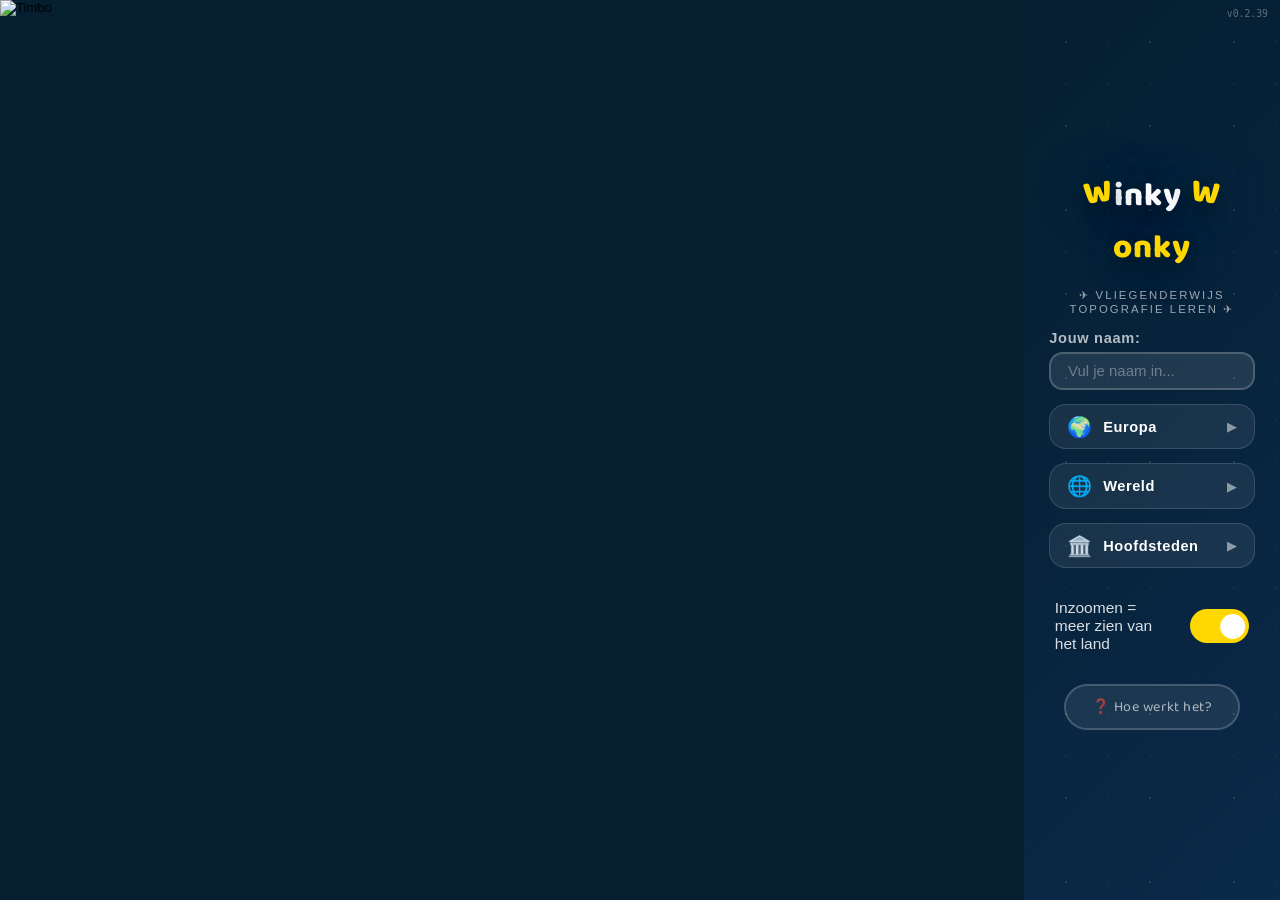
==== commit ab98c8ec: "Add files via upload" ====
--- a/index.html
+++ b/index.html
@@ -1,6516 +1,3983 @@
 <!DOCTYPE html>
 <html lang="nl">
 <head>
-<meta charset="UTF-8">
-<meta name="viewport" content="width=device-width, initial-scale=1.0">
-<title>Oehoe Rekenen</title>
-<link rel="icon" type="image/x-icon" href="favicon.ico">
-<link rel="icon" type="image/png" sizes="192x192" href="favicon-192.png">
-<link rel="apple-touch-icon" href="favicon-192.png">
-<link href="https://fonts.googleapis.com/css2?family=Nunito:wght@400;600;700;800&display=swap" rel="stylesheet">
-<style>
-*,*::before,*::after{box-sizing:border-box;margin:0;padding:0;}
-:root{
-  --bg:#0a1628;--surface:#1a2744;--card:#1a2744;
-  --blue:#2563EB;--blue-dark:#1D4ED8;--blue-deeper:#1E3A8A;
-  --blue-light:#1e3a8a;--blue-mid:#93C5FD;
-  --teal:#10B981;--teal-light:#064e3b;--teal-dark:#6EE7B7;
-  --red:#EF4444;--red-light:#450a0a;
-  --amber:#D97706;--amber-light:#431407;--amber-mid:#FCD34D;
-  --gray-800:#1F2937;
-  --text:#F1F5F9;--text-muted:#94A3B8;--border:#2d4a7a;
-  --font:'Nunito',sans-serif;
-  --radius:14px;--radius-sm:10px;--radius-lg:20px;
-  --shadow:0 2px 8px rgba(0,0,0,0.3);--shadow-md:0 4px 16px rgba(0,0,0,0.4);
-  --cell-size:clamp(40px,5.5vw,62px);--font-size:clamp(16px,2.2vw,24px);
-  --calc-bg:#0a1628;
-  --cell-static-bg:#1e3a5f;--cell-static-border:#334155;--cell-static-color:#e2e8f0;
-  --cell-input-bg:#0f172a;--cell-input-border:#475569;--cell-input-color:#f1f5f9;
-  --cell-op-color:#e2e8f0;--kolom-hdr-color:#93C5FD;--calc-line:#475569;
-  --label-color:#64748b;
-  --opt-sel-bg:#2563EB;--opt-sel-text:#FCD34D;--opt-sel-border:#3B82F6;
-}
-body.inverted{--bg:#ffffff;--surface:#f8fafc;--card:#f8fafc;--border:#cbd5e1;--text:#0f172a;--text-muted:#475569;--blue-light:#dbeafe;--teal-light:#d1fae5;--red-light:#fee2e2;--amber-light:#fef3c7;--calc-bg:#ffffff;--cell-static-bg:#e8f0fe;--cell-static-border:#1E3A8A;--cell-static-color:#0f172a;--cell-input-bg:#ffffff;--cell-input-border:#1E3A8A;--cell-input-color:#0f172a;--cell-op-color:#0f172a;--kolom-hdr-color:#1E3A8A;--calc-line:#0f172a;--label-color:#374151;}
-body.inverted .card,body.inverted .a11y-bar,body.inverted .stat-card,body.inverted .uitleg-section{background:#f8fafc;border-color:#cbd5e1;}
-body.inverted .opt-btn,body.inverted .btn-secondary,body.inverted .back-btn,body.inverted .nav-btn,body.inverted .font-swatch{background:#f8fafc;border-color:#cbd5e1;color:#0f172a;}
-body.inverted .opt-btn.selected,body.inverted .font-swatch.selected{background:var(--opt-sel-bg);color:var(--opt-sel-text);border-color:var(--opt-sel-border);}
-body.inverted .a11y-btn{background:#f8fafc;border-color:#cbd5e1;color:#0f172a;}
-body.inverted .a11y-btn.active{background:#0f172a;color:#fff;border-color:#0f172a;}
-body.inverted .progress-wrap{background:#e2e8f0;border-color:#cbd5e1;}
-body.inverted .badge-blue{background:#dbeafe;color:#1e3a8a;}
-body.inverted .badge-teal{background:#d1fae5;color:#065f46;}
-body.inverted .step-feedback.ok{background:#d1fae5;color:#065f46;border-color:#10B981;}
-body.inverted .step-feedback.fout{background:#fee2e2;color:#991b1b;border-color:#EF4444;}
-body.inverted .cell-input.correct,body.inverted .cell-sign.correct{border-color:#10B981!important;background:#d1fae5!important;color:#065f46!important;}
-body.inverted .cell-input.incorrect,body.inverted .cell-sign.incorrect{border-color:#EF4444!important;background:#fee2e2!important;color:#991b1b!important;}
-body.inverted .feedback-pos{background:#d1fae5;color:#065f46;border-color:#10B981;}
-body.inverted .cij-deelsom-wrap{background:rgba(124,58,237,0.1);border-color:#7c3aed;color:#000;}
-body.inverted .cij-deelsom-kol{color:#5b21b6;}
-body.inverted .cij-deelsom-som{color:#5b21b6;font-weight:900;}
-body.inverted .feedback-neg{background:#fee2e2;color:#991b1b;border-color:#EF4444;}
-body.inverted .feedback-tip{background:#fef3c7;color:#92400e;border-color:#D97706;}
-body.inverted .score-hero{background:linear-gradient(135deg,#1D4ED8,#1E3A8A);}
-body.inverted .welcome-title{color:#0f172a;} body.inverted .welcome-sub{color:#1e3a8a;}
-body.inverted .start-card{background:#f8fafc;border-color:#cbd5e1;} body.inverted .start-card:hover{border-color:#2563EB;}
-@keyframes owlWiggle{0%,100%{transform:rotate(0deg);}15%{transform:rotate(-4deg);}30%{transform:rotate(4deg);}45%{transform:rotate(-3deg);}60%{transform:rotate(3deg);}75%{transform:rotate(-1deg);}90%{transform:rotate(1deg);}}
-@keyframes owlBlink{0%,89%,91%,100%{transform:scaleY(1);}90%{transform:scaleY(0.05);}}
-@keyframes btnPulse{0%,100%{box-shadow:0 0 0 0 rgba(147,197,253,0);}50%{box-shadow:0 0 18px 6px rgba(147,197,253,0.45);}}
-body.inverted .start-title{color:#0f172a;} body.inverted .start-sub{color:#1e3a8a;}
-body.inverted .header-main{color:#0f172a;} body.inverted .header-sub{color:#475569;}
-body.inverted .hulp-hint{background:rgba(124,58,237,0.1);border-color:#7c3aed;}
-body.inverted .hulp-hint-tekst{color:#5b21b6;}
-html,body{height:100%;}
-body{font-family:var(--font);background:var(--bg);min-height:100vh;color:var(--text);line-height:1.6;transition:background 0.2s,color 0.2s;}
-.app{max-width:860px;margin:0 auto;padding:2rem 1.25rem 4rem;}
-.screen{display:none;animation:fadeIn 0.25s ease;}
-#screen-role.active{overflow:hidden;}
-#screen-leerling-login.active{display:flex;flex-direction:column;align-items:center;justify-content:center;min-height:100vh;padding:2rem;}
-.screen.active{display:block;}
-@keyframes fadeIn{from{opacity:0;transform:translateY(8px);}to{opacity:1;transform:translateY(0);}}
-#screen-role{min-height:100vh;display:none;flex-direction:column;align-items:center;justify-content:center;padding:clamp(80px,12vh,120px) 1.25rem clamp(1rem,3vh,2rem) 1.25rem;text-align:center;}
-#screen-role.active{display:flex;}
-.welcome-img{width:min(420px,min(55vw,40vh));height:auto;border-radius:var(--radius-lg);margin-bottom:clamp(0.5rem,2vh,2rem);box-shadow:0 8px 32px rgba(0,0,0,0.5);}
-.eduvip-logo{width:clamp(100px,12vw,200px);height:auto;transform:rotate(-6deg);}
-.logo-links{position:fixed;top:clamp(12px,3vh,40px);left:clamp(12px,4vw,80px);z-index:50;}
-.logo-rechts{position:fixed;top:clamp(12px,3vh,40px);right:clamp(12px,4vw,80px);width:clamp(140px,16vw,300px);height:auto;z-index:50;}
-.welcome-title{font-size:clamp(22px,3.5vw,42px);font-weight:800;color:#fff;margin-bottom:10px;line-height:1.2;}
-.welcome-sub{font-size:clamp(14px,2vw,22px);color:#93C5FD;margin-bottom:clamp(1rem,3vh,3rem);font-weight:700;}
-.start-card{background:rgba(255,255,255,0.09);border:3px solid rgba(255,255,255,0.25);border-radius:var(--radius-lg);padding:clamp(1rem,2.5vh,2.5rem) clamp(1.5rem,4vw,4rem);cursor:pointer;display:inline-flex;flex-direction:column;align-items:center;justify-content:flex-end;gap:clamp(8px,1.5vh,16px);min-height:clamp(180px,28vh,320px);transition:border-color 0.2s,background 0.2s,transform 0.15s;box-shadow:0 8px 32px rgba(0,0,0,0.4);animation:btnPulse 2.5s ease-in-out infinite;}
-.start-card:hover{border-color:#93C5FD;background:rgba(255,255,255,0.16);transform:translateY(-4px);animation:none;}
-.start-card:focus{outline:4px solid #93C5FD;outline-offset:3px;}
-.start-icon{font-size:clamp(36px,5vw,64px);} .start-title{font-size:clamp(18px,2.5vw,32px);font-weight:800;color:#fff;} .start-sub{font-size:clamp(12px,1.5vw,18px);color:#93C5FD;font-weight:600;}
-.app-header{display:flex;align-items:center;gap:14px;margin-bottom:2rem;}
-.header-main{font-size:clamp(16px,2.2vw,26px);font-weight:800;color:var(--text);line-height:1.2;}
-.header-sub{font-size:clamp(12px,1.4vw,16px);color:var(--text-muted);margin-top:2px;}
-.back-btn{background:var(--surface);border:2px solid var(--border);border-radius:var(--radius-sm);width:50px;height:50px;display:flex;align-items:center;justify-content:center;cursor:pointer;font-size:24px;color:var(--text-muted);flex-shrink:0;}
-.back-btn:hover{opacity:0.8;} .back-btn:focus{outline:3px solid var(--blue-mid);outline-offset:2px;}
-.terug-start-btn{margin-left:auto;display:flex;align-items:center;gap:6px;background:none;border:none;padding:0;font-family:var(--font);font-size:16px;font-weight:800;color:var(--text);cursor:pointer;white-space:nowrap;flex-shrink:0;line-height:1.2;}
-.terug-start-btn-sub{font-size:14px;font-weight:400;color:var(--text-muted);display:block;margin-top:2px;text-align:right;}
-.terug-start-btn:hover{opacity:0.75;} .terug-start-btn:focus{outline:3px solid var(--blue-mid);outline-offset:2px;}
-.card{background:var(--card);border-radius:var(--radius-lg);box-shadow:var(--shadow-md);padding:2rem;border:2px solid var(--border);}
-.divider{border:none;border-top:2px solid var(--border);margin:2rem 0;}
-.form-label{font-size:var(--font-size);font-weight:800;color:var(--text);margin-bottom:12px;display:block;}
-.form-hint{font-weight:600;font-size:calc(var(--font-size)*0.7);color:var(--text-muted);}
-.option-row{display:flex;gap:12px;flex-wrap:wrap;}
-.opt-btn{border:3px solid var(--border);border-radius:var(--radius);padding:12px 22px;font-family:var(--font);font-size:var(--font-size);font-weight:700;background:var(--surface);cursor:pointer;color:var(--text);transition:border-color 0.15s,background 0.15s;}
-.opt-btn:hover{border-color:var(--blue-mid);} .opt-btn:focus{outline:3px solid var(--blue-mid);outline-offset:2px;}
-.opt-btn-disabled{opacity:0.3!important;cursor:not-allowed!important;pointer-events:none!important;}
-.opt-btn.selected{border-color:var(--opt-sel-border);background:var(--opt-sel-bg);color:var(--opt-sel-text);}
-.font-row{display:flex;gap:12px;align-items:center;flex-wrap:wrap;}
-.font-swatch{border:3px solid var(--border);border-radius:var(--radius);width:calc(var(--font-size)*2.5);height:calc(var(--font-size)*2.5);min-width:48px;min-height:48px;display:flex;align-items:center;justify-content:center;cursor:pointer;background:var(--surface);color:var(--text);font-family:var(--font);font-weight:800;transition:border-color 0.15s,background 0.15s;}
-.font-swatch:focus{outline:3px solid var(--blue-mid);outline-offset:2px;}
-.font-swatch.selected{border-color:var(--opt-sel-border);background:var(--opt-sel-bg);color:var(--opt-sel-text);}
-.btn-primary{display:inline-flex;align-items:center;gap:10px;background:linear-gradient(135deg,var(--blue),var(--blue-dark));color:#fff;border:none;border-radius:var(--radius);padding:16px 32px;font-family:var(--font);font-size:20px;font-weight:800;cursor:pointer;box-shadow:0 4px 14px rgba(37,99,235,0.4);transition:box-shadow 0.15s,transform 0.1s;}
-.btn-primary:hover{transform:translateY(-1px);} .btn-primary:focus{outline:3px solid var(--blue-mid);outline-offset:2px;} .btn-primary:active{transform:scale(0.98);}
-.btn-secondary{display:inline-flex;align-items:center;gap:8px;background:var(--surface);color:var(--text);border:3px solid var(--border);border-radius:var(--radius);padding:14px 26px;font-family:var(--font);font-size:18px;font-weight:700;cursor:pointer;transition:opacity 0.15s;}
-.btn-secondary:hover{opacity:0.8;} .btn-secondary:focus{outline:3px solid var(--blue-mid);outline-offset:2px;}
-.btn-row{display:flex;gap:14px;flex-wrap:wrap;margin-top:1.75rem;align-items:center;}
-.nav-btn{display:inline-flex;align-items:center;gap:8px;background:var(--surface);color:var(--text);border:3px solid var(--border);border-radius:var(--radius);padding:12px 20px;font-family:var(--font);font-size:17px;font-weight:700;cursor:pointer;}
-.nav-btn:hover{opacity:0.8;} .nav-btn:focus{outline:3px solid var(--blue-mid);outline-offset:2px;} .nav-btn:disabled{opacity:0.3;cursor:not-allowed;}
-.a11y-bar{background:var(--surface);border-radius:var(--radius);border:2px solid var(--border);padding:12px 16px;display:flex;gap:10px;align-items:center;flex-wrap:wrap;margin-bottom:1.5rem;}
-.a11y-label{font-size:15px;color:var(--text-muted);font-weight:700;}
-.a11y-btn{padding:9px 16px;border:2px solid var(--border);border-radius:var(--radius-sm);font-family:var(--font);font-size:15px;font-weight:700;background:var(--surface);color:var(--text);cursor:pointer;}
-.a11y-btn:hover{opacity:0.8;} .a11y-btn:focus{outline:3px solid var(--blue-mid);outline-offset:2px;}
-.a11y-btn.active{background:var(--opt-sel-bg);color:var(--opt-sel-text);border-color:var(--opt-sel-border);}
-.exercise-meta{display:flex;gap:10px;flex-wrap:wrap;align-items:center;margin-bottom:1rem;}
-.badge{display:inline-block;padding:6px 14px;border-radius:99px;font-family:var(--font);font-size:15px;font-weight:700;}
-.badge-blue{background:var(--blue-light);color:var(--blue-mid);}
-.badge-teal{background:var(--teal-light);color:var(--teal-dark);}
-.progress-label{font-size:16px;color:var(--text-muted);font-weight:700;margin-left:auto;}
-.progress-wrap{background:var(--gray-800);border-radius:99px;height:14px;margin-bottom:1.75rem;overflow:hidden;border:2px solid var(--border);}
-.progress-fill{height:100%;background:linear-gradient(90deg,var(--teal),#059669);border-radius:99px;transition:width 0.4s ease;}
-.step-feedback{border-radius:var(--radius);margin-bottom:1.25rem;font-family:var(--font);font-weight:700;display:none;border-left:6px solid;animation:slideIn 0.2s ease;text-align:center;padding:24px;}
-.feedback-verbeter-row{display:flex;align-items:center;justify-content:center;gap:24px;margin-bottom:16px;}
-.feedback-owl-wrap{flex-shrink:0;}
-.btn-verbeter{background:linear-gradient(135deg,#1e3a8a,#2563eb);color:#fff!important;border:none;border-radius:var(--radius);padding:12px 24px;font-family:var(--font);font-size:var(--font-size);font-weight:800;cursor:pointer;transition:transform 0.15s,box-shadow 0.15s;box-shadow:0 4px 14px rgba(37,99,235,0.4);}
-.btn-verbeter:hover{transform:translateY(-2px);box-shadow:0 6px 20px rgba(37,99,235,0.5);}
-.btn-opnieuw{background:linear-gradient(135deg,#065f46,#059669);color:#fff!important;border:none;border-radius:var(--radius);padding:12px 24px;font-family:var(--font);font-size:var(--font-size);font-weight:800;cursor:pointer;transition:transform 0.15s,box-shadow 0.15s;box-shadow:0 4px 14px rgba(5,150,105,0.4);}
-.btn-opnieuw:hover{transform:translateY(-2px);box-shadow:0 6px 20px rgba(5,150,105,0.5);}
-body.inverted .btn-verbeter{background:linear-gradient(135deg,#1d4ed8,#3b82f6);box-shadow:0 4px 14px rgba(37,99,235,0.3);}
-body.inverted .btn-opnieuw{background:linear-gradient(135deg,#047857,#10b981);box-shadow:0 4px 14px rgba(5,150,105,0.3);}
-@keyframes slideIn{from{opacity:0;transform:translateX(-6px);}to{opacity:1;transform:translateX(0);}}
-.step-feedback.show{display:block;}
-.step-feedback.ok{background:#064e3b;color:#ffffff;border-color:#10B981;}
-.step-feedback.fout{background:#450a0a;color:#ffffff;border-color:#EF4444;}
-.feedback-owl{width:180px;height:auto;border-radius:var(--radius);margin:0 auto 18px;display:block;}
-.feedback-text{display:block;font-size:var(--font-size);line-height:1.5;}
-.calc-card{background:var(--calc-bg);border-radius:var(--radius-lg);padding:clamp(0.75rem,2vh,1.75rem) clamp(0.75rem,2vw,1.5rem);margin-bottom:1.25rem;overflow-x:auto;width:100%;transition:background 0.2s;}
-.calc-table{border-collapse:separate;border-spacing:4px;white-space:nowrap;}
-.cell-label-col{font-family:var(--font);font-size:12px;color:var(--label-color);font-weight:700;padding:2px 8px;text-align:right;vertical-align:middle;white-space:nowrap;}
-.cell-static{border:2px solid var(--cell-static-border);border-radius:var(--radius-sm);background:var(--cell-static-bg);font-family:var(--font);font-weight:800;color:var(--cell-static-color);text-align:center;vertical-align:middle;width:var(--cell-size);height:var(--cell-size);font-size:var(--font-size);display:table-cell;}
-.cell-static.hulp-active{outline:3px solid #FCD34D;outline-offset:2px;}
-body.inverted .cell-static.hulp-active{outline:6px solid #7c3aed;outline-offset:-1px;background:#ede9fe!important;}
-.cell-op{font-family:var(--font);font-size:var(--font-size);font-weight:800;color:var(--cell-op-color);text-align:center;vertical-align:middle;padding:2px 8px;}
-.cell-empty{width:var(--cell-size);height:var(--cell-size);display:table-cell;}
-.cell-input{border:3px solid var(--cell-input-border);border-radius:var(--radius-sm);background:var(--cell-input-bg);font-family:var(--font);font-weight:800;color:var(--cell-input-color);text-align:center;vertical-align:middle;padding:2px;outline:none;transition:border-color 0.15s,background 0.15s,box-shadow 0.15s;width:var(--cell-size);height:var(--cell-size);font-size:var(--font-size);}
-.cell-input:focus{border-color:#3B82F6;box-shadow:0 0 0 3px rgba(59,130,246,0.4);}
-.cell-input.kolom-hulp-active{outline:3px solid #FCD34D!important;outline-offset:2px;}
-body.inverted .cell-input.kolom-hulp-active{outline:6px solid #7c3aed!important;outline-offset:-1px;background:#ede9fe!important;}
-body.inverted #tab-hint{color:var(--text-muted);background:rgba(0,0,0,0.15);border-color:var(--border);}
-.cell-input.correct,.cell-sign.correct{border-color:#10B981!important;background:#052e16!important;color:#6EE7B7!important;border-width:3px!important;}
-.cell-input.incorrect,.cell-sign.incorrect{border-color:#EF4444!important;background:#450a0a!important;color:#FCA5A5!important;border-width:4px!important;}
-.cell-sign{border:3px solid var(--cell-input-border);border-radius:var(--radius-sm);background:var(--cell-input-bg);font-family:var(--font);font-weight:800;color:var(--cell-input-color);text-align:center;vertical-align:middle;padding:2px;outline:none;width:var(--cell-size);height:var(--cell-size);font-size:var(--font-size);}
-.cell-sign:focus{border-color:#3B82F6;box-shadow:0 0 0 3px rgba(59,130,246,0.4);}
-.cell-remember{border:2px dashed #FCD34D;border-radius:var(--radius-sm);background:rgba(252,211,77,0.08);font-family:var(--font);font-weight:800;color:#FCD34D;text-align:center;vertical-align:middle;padding:1px;outline:none;display:block;}
-.cell-remember:focus{border-color:#FCD34D;box-shadow:0 0 0 2px rgba(252,211,77,0.3);}
-body.inverted .cell-remember{border-color:#cc0000;border-style:dashed;background:rgba(220,0,0,0.07);color:#cc0000;}
-body.inverted .cell-remember:focus{border-color:#cc0000;box-shadow:0 0 0 2px rgba(200,0,0,0.25);}
-.kolom-header{font-family:var(--font);font-size:calc(var(--font-size) * 0.85);font-weight:800;color:var(--kolom-hdr-color);text-align:center;padding:3px 4px;text-transform:uppercase;letter-spacing:0.04em;}
-.calc-hr{border:none;border-top:3px solid var(--calc-line);margin:3px 0;width:100%;}
-.hulp-hint{background:#431407;border:3px solid #FCD34D;border-radius:var(--radius);padding:12px 16px;margin-top:8px;display:flex;align-items:center;gap:14px;animation:fadeIn 0.3s ease;}
-.hulp-hint-owl{width:60px;flex-shrink:0;border-radius:8px;}
-.hulp-hint-tekst{font-family:var(--font);font-size:var(--font-size);font-weight:800;color:#FCD34D;}
-.uitleg-section{background:var(--card);border-radius:var(--radius-lg);padding:1.75rem;margin-bottom:0;border:2px solid var(--border);position:relative;}
-.uitleg-title{font-size:calc(var(--font-size)*1.1);font-weight:800;color:var(--text);margin-bottom:1.25rem;}
-.uitleg-layout{display:grid;grid-template-columns:auto 1fr;gap:2.5rem;align-items:start;}
-@media(max-width:600px){.uitleg-layout{grid-template-columns:1fr;}}
-.uitleg-stappen{display:flex;flex-direction:column;gap:16px;min-width:200px;}
-.uitleg-stap{display:flex;gap:14px;align-items:flex-start;}
-.app{max-width:1000px;margin:0 auto;padding:2rem 1.25rem 4rem;}
-.uitleg-owl-wrap{display:flex;justify-content:flex-end;margin-top:1.5rem;padding-bottom:0;}
-.uitleg-owl{width:400px;max-width:100%;height:auto;border-radius:var(--radius);display:block;}
-.uitleg-btn-row{display:flex;align-items:flex-end;gap:14px;margin-top:0;padding-top:0;}
-/* Setup form owl */
-.setup-owl-above{display:flex;flex-direction:column;align-items:center;margin-bottom:1.5rem;}
-.setup-owl-img{width:min(560px,38vw);height:auto;border-radius:var(--radius-lg);}
-/* Form section header - same as form-label */
-.form-section-header{font-size:var(--font-size);font-weight:800;color:var(--text);margin:1.5rem 0 0.75rem;display:block;}
-/* Veel hulp inline hint - now inline right of row */
-.veel-hulp-row-wrap{display:flex;align-items:center;gap:16px;}
-.veel-hulp-inline{display:flex;align-items:center;gap:8px;background:rgba(252,211,77,0.12);border:2px solid #FCD34D;border-radius:var(--radius);padding:8px 14px;white-space:nowrap;flex-shrink:0;}body.inverted .veel-hulp-inline{background:rgba(124,58,237,0.1);border-color:#7c3aed;}
-.veel-hulp-inline-owl{width:36px;height:auto;border-radius:6px;flex-shrink:0;}
-.veel-hulp-inline-tekst{font-family:var(--font);font-size:var(--font-size);font-weight:800;color:#FCD34D;}body.inverted .veel-hulp-inline-tekst{color:#5b21b6;}
-/* Tafelkaart */
-.calc-card-wrap{position:relative;}
-.tafelkaart-btn{position:fixed;top:80px;right:20px;background:linear-gradient(135deg,#1E3A8A,#2563EB);border:3px solid #93C5FD;border-radius:var(--radius);padding:20px 28px;cursor:pointer;display:flex;flex-direction:column;align-items:center;gap:3px;color:#fff;font-family:var(--font);transition:transform 0.15s,box-shadow 0.15s;box-shadow:0 4px 14px rgba(37,99,235,0.4);z-index:1000;}
-.tafelkaart-btn:hover{transform:translateY(-2px);box-shadow:0 6px 20px rgba(37,99,235,0.5);}
-.tafelkaart-btn:focus{outline:3px solid #FCD34D;outline-offset:2px;}
-.tafelkaart-T{font-size:56px;font-weight:800;line-height:1;}
-.tafelkaart-label{font-size:16px;font-weight:700;letter-spacing:0.04em;opacity:0.9;}
-.tafelkaart-panel{position:fixed;top:80px;right:160px;background:var(--surface);border:3px solid var(--blue-mid);border-radius:var(--radius-lg);padding:14px;z-index:100;box-shadow:0 8px 32px rgba(0,0,0,0.4);animation:fadeIn 0.2s ease;}
-.tafelkaart-nums{display:flex;flex-direction:column;gap:5px;}
-.tafelkaart-num{background:var(--cell-static-bg);border:2px solid var(--border);border-radius:var(--radius-sm);padding:8px 18px;font-family:var(--font);font-size:var(--font-size);font-weight:800;color:var(--text);cursor:pointer;text-align:center;transition:background 0.15s,border-color 0.15s;}
-.tafelkaart-num:hover,.tafelkaart-num:focus,.tafelkaart-num.active{background:var(--opt-sel-bg);color:var(--opt-sel-text);border-color:var(--opt-sel-border);outline:none;}
-.tafelkaart-tafel{position:fixed;top:80px;right:calc(160px + 70px + 12px);background:var(--card);border:3px solid #FCD34D;border-radius:var(--radius-lg);padding:18px 22px;z-index:100;box-shadow:0 8px 32px rgba(0,0,0,0.4);animation:fadeIn 0.2s ease;min-width:180px;}
-.tafelkaart-tafel-title{font-family:var(--font);font-size:18px;font-weight:800;color:#FCD34D;margin-bottom:10px;border-bottom:2px solid rgba(252,211,77,0.3);padding-bottom:6px;}
-.tafelkaart-rij{font-family:var(--font);font-size:var(--font-size);font-weight:700;color:var(--text);padding:3px 0;line-height:1.5;}
-/* Hulp badge */
-.badge-hulp{background:#431407;color:#FCD34D;}
-.uitleg-table{border-collapse:collapse;font-family:var(--font);}
-.uitleg-table th{background:var(--blue-light);color:var(--blue-mid);font-weight:800;padding:8px 10px;border:2px solid var(--border);text-align:center;font-size:calc(var(--font-size)*0.7);text-transform:uppercase;letter-spacing:0.05em;}
-.uitleg-table td{border:2px solid var(--border);padding:8px 10px;text-align:center;font-weight:700;color:var(--text);font-size:var(--font-size);min-width:calc(var(--font-size)*1.8);background:var(--cell-static-bg);}
-.uitleg-table td.uitleg-input{background:var(--cell-input-bg);color:var(--cell-input-color);}
-.uitleg-table td.uitleg-op{background:transparent;border:none;font-size:calc(var(--font-size)*1.1);font-weight:800;color:#FCD34D;text-align:right;padding-right:6px;}
-.uitleg-table td.uitleg-lbl{background:transparent;border:none;font-size:calc(var(--font-size)*0.85);color:#FCD34D;font-weight:800;text-align:right;padding-right:8px;white-space:nowrap;}
-.uitleg-table tr.uitleg-hr td{border-top:3px solid var(--calc-line);padding:0;height:4px;background:transparent;border-left:none;border-right:none;border-bottom:none;}
-.uitleg-stappen{display:flex;flex-direction:column;gap:12px;}
-.uitleg-stap{display:flex;gap:14px;align-items:flex-start;}
-.uitleg-nr{background:var(--opt-sel-bg);color:var(--opt-sel-text);border-radius:50%;width:calc(var(--font-size)*1.5);height:calc(var(--font-size)*1.5);min-width:28px;min-height:28px;display:flex;align-items:center;justify-content:center;font-weight:800;font-size:var(--font-size);flex-shrink:0;margin-top:2px;}
-.uitleg-tekst{font-size:var(--font-size);color:var(--text);line-height:1.6;}
-/* Tooltip */
-.tooltip-wrap{position:relative;display:inline-block;}
-.tooltip-box{display:none;position:absolute;left:50%;transform:translateX(-50%);bottom:calc(100% + 12px);background:#0a1628;color:#fff;border:2px solid var(--blue-mid);border-radius:var(--radius);padding:16px 20px;width:max(340px, calc(var(--font-size)*14));z-index:200;box-shadow:0 8px 32px rgba(0,0,0,0.5);font-family:var(--font);line-height:1.6;font-size:var(--font-size);}
-.tooltip-title{font-weight:800;font-size:var(--font-size);margin-bottom:10px;color:#FCD34D;}
-.tooltip-item{display:flex;gap:10px;align-items:flex-start;margin-bottom:8px;font-size:var(--font-size);font-weight:600;}
-.tooltip-bullet{color:#FCD34D;font-weight:800;font-size:var(--font-size);flex-shrink:0;line-height:1.4;}
-.tooltip-box::after{content:'';position:absolute;top:100%;left:50%;transform:translateX(-50%);border:10px solid transparent;border-top-color:#0a1628;}
-body.inverted .tooltip-box{background:#f8fafc;color:#0f172a;border-color:#2563EB;}
-body.inverted .tooltip-box::after{border-top-color:#f8fafc;}
-.tooltip-wrap:hover .tooltip-box,.tooltip-wrap:focus-within .tooltip-box{display:block;}
-/* Cijferend veel-hulp deelsom kader (inline, rechts van invulrij) */
-.cij-deelsom-cel{padding-left:18px;vertical-align:middle;white-space:nowrap;}
-
-.cij-deelsom-wrap{display:inline-flex;flex-direction:column;align-items:center;background:rgba(252,211,77,0.13);border:2px solid #FCD34D;border-radius:var(--radius);padding:6px 16px;min-width:80px;}
-.cij-deelsom-kol{font-family:var(--font);font-size:calc(var(--font-size)*0.7);font-weight:800;color:#FCD34D;text-transform:uppercase;letter-spacing:0.06em;margin-bottom:2px;text-align:center;}
-.cij-deelsom-som{font-family:var(--font);font-size:var(--font-size);font-weight:800;color:#FCD34D;text-align:center;}
-/* Lenen: aligned number display */
-.lenen-wrap{position:relative;display:inline-flex;align-items:center;justify-content:center;width:100%;height:100%;}
-.lenen-orig{text-decoration:line-through;text-decoration-color:#000;color:#FCA5A5;opacity:0.7;}
-.lenen-new{color:#FCD34D;font-weight:800;margin-left:2px;}
-/* Veel hulp inline hint */
-.veel-hulp-hint{display:flex;align-items:center;gap:12px;background:rgba(252,211,77,0.12);border:2px solid #FCD34D;border-radius:var(--radius);padding:10px 14px;margin-top:8px;animation:fadeIn 0.3s ease;}body.inverted .veel-hulp-hint{background:rgba(124,58,237,0.1);border-color:#7c3aed;}
-.veel-hulp-owl{width:52px;flex-shrink:0;border-radius:6px;}
-.veel-hulp-tekst{font-family:var(--font);font-size:var(--font-size);font-weight:800;color:#FCD34D;line-height:1.4;}body.inverted .veel-hulp-tekst{color:#5b21b6;}
-.score-hero{background:linear-gradient(135deg,var(--blue),var(--blue-deeper));border-radius:var(--radius-lg);padding:2.5rem 1.75rem;margin-bottom:1.5rem;color:#fff;text-align:center;}
-.score-owl-big{width:440px;max-width:90%;height:auto;border-radius:var(--radius);margin:0 auto 1.75rem;display:block;}
-.score-number{font-size:96px;font-weight:800;line-height:1;margin-bottom:12px;}
-.score-lbl-txt{font-size:24px;opacity:1;font-weight:700;}
-.stats-grid{display:grid;grid-template-columns:1fr 1fr;gap:14px;margin-bottom:1.75rem;}
-.stat-card{background:var(--card);border-radius:var(--radius);padding:1.5rem;border:2px solid var(--border);}
-.stat-lbl{font-size:16px;color:var(--text-muted);font-weight:700;text-transform:uppercase;letter-spacing:0.06em;margin-bottom:8px;}
-.stat-val{font-size:42px;font-weight:800;line-height:1;}
-.feedback-item{padding:20px 22px;border-radius:var(--radius);margin-bottom:14px;font-family:var(--font);font-size:20px;font-weight:700;border-left:6px solid;animation:fadeIn 0.3s ease both;}
-.suggesties-btn{position:fixed;bottom:20px;right:20px;background:rgba(255,255,255,0.08);color:var(--text-muted);border:1px solid rgba(255,255,255,0.15);border-radius:var(--radius);padding:9px 16px;font-family:var(--font);font-size:14px;font-weight:600;cursor:pointer;display:flex;align-items:center;gap:8px;text-decoration:none;z-index:40;transition:background 0.2s,color 0.2s;}
-.suggesties-btn:hover{background:rgba(255,255,255,0.14);color:var(--text);}
-.feedback-pos{background:#052e16;color:#6ee7b7;border-color:#10B981;}
-.feedback-neg{background:#450a0a;color:#FCA5A5;border-color:#EF4444;}
-.feedback-tip{background:#431407;color:#FCD34D;border-color:#D97706;}
-
-/* ── Tips-paneel ── */
-#tips-paneel{
-  display:none;
-  position:absolute;
-  top:0;left:0;right:0;bottom:0;
-  background:var(--card);
-  border-radius:var(--radius);
-  z-index:200;
-  overflow-y:auto;
-  padding:28px 28px 36px 28px;
-  box-sizing:border-box;
-  animation:fadeInTips 0.18s ease;
-}
-@keyframes fadeInTips{from{opacity:0;transform:translateY(6px);}to{opacity:1;transform:none;}}
-.tips-header{display:flex;align-items:center;justify-content:space-between;margin-bottom:22px;}
-.tips-title{font-size:1.35em;font-weight:800;color:var(--text);letter-spacing:-0.01em;}
-.tips-close{background:none;border:none;cursor:pointer;color:var(--text-muted);font-size:1.6em;line-height:1;padding:4px 8px;border-radius:8px;transition:background 0.15s;}
-.tips-close:hover{background:var(--border);}
-.tip-blok{background:var(--surface);border:2px solid var(--border);border-radius:14px;padding:18px 20px;margin-bottom:16px;cursor:default;outline:none;transition:border-color 0.15s;}
-.tip-blok:focus{border-color:var(--blue-mid);box-shadow:0 0 0 3px rgba(59,130,246,0.35);}
-.tip-blok-titel{font-size:1.18em;font-weight:800;color:var(--blue-mid);margin-bottom:10px;display:flex;align-items:center;gap:8px;}
-.tip-blok-titel .tip-icon{font-size:1.3em;}
-.tip-item{display:flex;align-items:flex-start;gap:10px;margin-bottom:8px;font-size:1.08em;color:var(--text);}
-.tip-item:last-child{margin-bottom:0;}
-.tip-bullet{font-size:1.1em;color:var(--blue-mid);flex-shrink:0;margin-top:1px;}
-.tip-sluit{font-size:0.88em;color:var(--text-muted);text-align:center;margin-top:18px;}
-
-/* Tips groot-modus: volledig scherm */
-#tips-paneel.tips-groot{
-  position:fixed;
-  inset:0;
-  border-radius:0;
-  z-index:500;
-  background:#0f172a;
-  padding:36px 48px 48px 48px;
-  overflow-y:auto;
-}
-#tips-paneel.tips-groot .tips-title{font-size:4.8em;color:#fff;}
-#tips-paneel.tips-groot .tip-blok{
-  background:#1e293b;
-  border-color:#334155;
-  padding:36px 40px;
-  margin-bottom:30px;
-}
-#tips-paneel.tips-groot .tip-blok-titel{font-size:3.8em;color:#60a5fa;}
-#tips-paneel.tips-groot .tip-icon{font-size:1.1em;}
-#tips-paneel.tips-groot .tip-item{font-size:3.2em;margin-bottom:22px;color:#e2e8f0;}
-#tips-paneel.tips-groot .tip-bullet{color:#60a5fa;}
-#tips-paneel.tips-groot .tip-sluit{font-size:2.6em;color:#94a3b8;margin-top:36px;}
-#tips-paneel.tips-groot kbd{
-  background:#334155;color:#e2e8f0;
-  padding:2px 8px;border-radius:5px;
-  font-size:0.9em;
-}
-.tips-vergroot-btn{
-  background:var(--blue-mid);color:#fff;
-  border:none;border-radius:50%;
-  width:52px;height:52px;
-  font-size:2em;font-weight:900;
-  cursor:pointer;display:flex;align-items:center;justify-content:center;
-  transition:background 0.15s,transform 0.1s;
-  box-shadow:0 2px 8px rgba(0,0,0,0.3);
-  flex-shrink:0;
-}
-.tips-vergroot-btn:hover{background:#2563eb;transform:scale(1.08);}
-.tips-voorlees-btn{
-  background:#0d9488;color:#fff;
-  border:none;border-radius:50%;
-  width:52px;height:52px;
-  font-size:1.6em;
-  cursor:pointer;display:none;align-items:center;justify-content:center;
-  transition:background 0.15s,transform 0.1s;
-  box-shadow:0 2px 8px rgba(0,0,0,0.3);
-  flex-shrink:0;
-}
-.tips-voorlees-btn:hover{background:#0f766e;transform:scale(1.08);}
-.tips-header-rechts{display:flex;align-items:center;gap:10px;}
-
-/* ── Suggesties-formulier overlay ── */
-#suggesties-overlay{
-  display:none;
-  position:fixed;
-  inset:0;
-  background:rgba(0,0,0,0.55);
-  z-index:300;
-  align-items:center;
-  justify-content:center;
-}
-#suggesties-overlay.actief{display:flex;}
-#suggesties-form-card{
-  background:var(--card);
-  border-radius:var(--radius);
-  padding:28px 28px 24px 28px;
-  width:min(520px,90vw);
-  box-shadow:0 20px 60px rgba(0,0,0,0.5);
-  animation:fadeInTips 0.18s ease;
-  position:relative;
-}
-.sug-titel{font-size:1.2em;font-weight:800;color:var(--text);margin-bottom:6px;}
-.sug-sub{font-size:0.9em;color:var(--text-muted);margin-bottom:20px;}
-.sug-label{display:block;font-size:0.9em;font-weight:700;color:var(--text-muted);margin-bottom:6px;margin-top:14px;}
-.sug-input,.sug-textarea{
-  width:100%;box-sizing:border-box;
-  background:var(--surface);border:2px solid var(--border);
-  border-radius:var(--radius-sm);
-  color:var(--text);font-family:var(--font);font-size:1em;
-  padding:9px 12px;outline:none;
-  transition:border-color 0.15s;
-}
-.sug-input:focus,.sug-textarea:focus{border-color:var(--blue-mid);}
-.sug-textarea{resize:vertical;min-height:100px;}
-.sug-btn-rij{display:flex;gap:10px;justify-content:flex-end;margin-top:20px;}
-.sug-verzend{background:var(--blue-mid);color:#fff;border:none;border-radius:var(--radius-sm);padding:10px 22px;font-family:var(--font);font-size:1em;font-weight:700;cursor:pointer;}
-.sug-verzend:hover{opacity:0.88;}
-.sug-annuleer{background:none;border:2px solid var(--border);border-radius:var(--radius-sm);padding:10px 18px;font-family:var(--font);font-size:1em;font-weight:700;color:var(--text-muted);cursor:pointer;}
-.sug-annuleer:hover{background:var(--surface);}
-.sug-bevestiging{display:none;text-align:center;padding:16px 0 8px;}
-.sug-bevestiging-icoon{font-size:2.5em;margin-bottom:8px;}
-.sug-bevestiging-tekst{font-size:1.05em;font-weight:700;color:var(--text);}
-/* Grote modus suggesties-formulier */
-#suggesties-form-card.sug-groot{
-  width:min(1100px,98vw);
-  max-height:96vh;
-  overflow-y:auto;
-  padding:56px 60px 48px 60px;
-  background:#0f172a;
-}
-#suggesties-form-card.sug-groot .sug-titel{font-size:2.8em;color:#fff;}
-#suggesties-form-card.sug-groot .sug-sub{font-size:1.6em;margin-bottom:36px;color:#cbd5e1;}
-#suggesties-form-card.sug-groot .sug-label{font-size:1.8em;margin-top:28px;margin-bottom:10px;color:#fff;}
-#suggesties-form-card.sug-groot .sug-input,
-#suggesties-form-card.sug-groot .sug-textarea{font-size:1.8em;padding:16px 20px;color:#fff;background:#1e293b;border-color:#475569;}
-#suggesties-form-card.sug-groot .sug-input::placeholder,
-#suggesties-form-card.sug-groot .sug-textarea::placeholder{color:#94a3b8;}
-#suggesties-form-card.sug-groot .sug-textarea{min-height:180px;}
-#suggesties-form-card.sug-groot .sug-verzend{font-size:1.6em;padding:16px 36px;}
-#suggesties-form-card.sug-groot .sug-annuleer{font-size:1.6em;padding:16px 28px;color:#fff;border-color:#475569;}
-#suggesties-form-card.sug-groot .sug-bevestiging-icoon{font-size:4em;}
-#suggesties-form-card.sug-groot .sug-bevestiging-tekst{font-size:2em;color:#fff;}
-.sug-vergroot-btn{
-  position:absolute;top:14px;right:14px;
-  background:var(--blue-mid);color:#fff;
-  border:none;border-radius:50%;
-  width:64px;height:64px;
-  font-size:2.6em;font-weight:900;
-  cursor:pointer;display:flex;align-items:center;justify-content:center;
-  line-height:1;transition:background 0.15s,transform 0.1s;
-  box-shadow:0 3px 12px rgba(0,0,0,0.4);
-}
-.sug-vergroot-btn:hover{background:#2563eb;transform:scale(1.08);}
-.sug-voorlees-btn{
-  position:absolute;top:14px;right:88px;
-  background:#0d9488;color:#fff;
-  border:none;border-radius:50%;
-  width:64px;height:64px;
-  font-size:1.9em;
-  cursor:pointer;display:flex;align-items:center;justify-content:center;
-  transition:background 0.15s,transform 0.1s;
-  box-shadow:0 3px 12px rgba(0,0,0,0.4);
-}
-.sug-voorlees-btn:hover{background:#0f766e;transform:scale(1.08);}
-
-/* ── Interactief uitleg-scherm ── */
-
-/* ── Keuzemenu actieknoppen ── */
-.btn-row-twee{
-  display:flex;gap:16px;justify-content:center;
-}
-.btn-uitleg-eerst{
-  background:var(--surface);
-  border:2px solid var(--blue-mid);
-  color:var(--blue-mid);
-  border-radius:var(--radius);
-  padding:16px 28px;
-  font-family:var(--font);font-size:calc(var(--font-size)*1.1);font-weight:700;
-  cursor:pointer;transition:background 0.15s;
-}
-.btn-uitleg-eerst:hover{background:var(--blue-light);}
-.btn-meteen{
-  background:var(--blue-mid);
-  border:2px solid var(--blue-mid);
-  color:#fff;
-  border-radius:var(--radius);
-  padding:16px 28px;
-  font-family:var(--font);font-size:calc(var(--font-size)*1.1);font-weight:700;
-  cursor:pointer;transition:opacity 0.15s;
-}
-.btn-meteen:hover{opacity:0.88;}
-/* Knop in uitlegscherm: Nu zelf aan de slag */
-.uitleg-start-knop-wrap{
-  display:flex;justify-content:center;
-  padding:16px 0 8px 0;
-  flex-shrink:0;
-}
-.btn-uitleg-start{
-  background:#16a34a;
-  border:none;color:#fff;
-  border-radius:var(--radius);
-  padding:14px 32px;
-  font-family:var(--font);font-size:1.05em;font-weight:800;
-  cursor:pointer;transition:opacity 0.15s;
-  display:none;
-}
-.btn-uitleg-start:hover{opacity:0.88;}
-.btn-uitleg-start:focus{outline:3px solid #fff;outline-offset:3px;opacity:1;}
-
-@media (max-width: 1100px){
-  .uitleg-nav-kolom{width:300px;}
-  .uitleg-stap-kaart{min-width:300px!important;width:auto;}
-}
-@media (max-width: 800px){
-  .uitleg-nav-kolom{width:220px;}
-  .uitleg-bol{width:44px;height:44px;font-size:0.85em;}
-  .uitleg-bol.actief{width:56px;height:56px;}
-  .uitleg-deelbol{width:36px;height:36px;}
-  .uitleg-deelbol.actief{width:46px;height:46px;}
-  .uitleg-stap-kaart{min-width:200px!important;}
-  .uitleg-uil-pijl{width:120px;max-width:14vw;}
-}
-
-/* ================================================================
-   uitleg-scherm — Oehoe Rekenen
-   ================================================================ */
-
-/* ── Hoofdscherm ── */
-#screen-uitleg-interactief{display:none;position:fixed;inset:0;z-index:100;background:var(--bg);flex-direction:column;overflow:hidden;}
-#screen-uitleg-interactief.active{display:flex;}
-
-/* ── Header ── */
-.uitleg-header{display:flex;align-items:center;justify-content:center;padding:14px 24px;background:var(--card);border-bottom:2px solid var(--border);flex-shrink:0;position:relative;width:100%;box-sizing:border-box;}
-.uitleg-header-terug{position:absolute;left:16px;width:44px;height:44px;border-radius:50%;border:2px solid var(--border);background:var(--surface);color:var(--text);font-size:1.4em;font-weight:900;cursor:pointer;display:flex;align-items:center;justify-content:center;}
-.uitleg-header-terug:hover{background:var(--blue-light);}
-.uitleg-header-titel{font-size:calc(var(--font-size)*1.3);font-weight:800;color:var(--text);text-align:center;}
-
-/* ── Body: nav + inhoud naast elkaar ── */
-.uitleg-body{display:flex;flex:1;overflow:hidden;}
-
-/* ── Navigatiekolom links ── */
-.uitleg-nav-kolom{width:min(440px,28vw);max-width:min(440px,28vw);min-width:60px;flex-shrink:1;background:var(--card);border-right:2px solid var(--border);overflow-y:auto;padding:20px 0;display:flex;flex-direction:column;gap:4px;}
-.uitleg-stap-item{display:flex;flex-direction:column;cursor:pointer;user-select:none;}
-.uitleg-stap-bol-rij{display:flex;align-items:center;gap:10px;padding:6px 16px;border-radius:8px;transition:background 0.15s;}
-.uitleg-stap-bol-rij:hover{background:var(--surface);}
-.uitleg-bol{width:60px;height:60px;border-radius:50%;background:#cbd5e1;color:#1e293b;font-weight:900;font-size:1.1em;display:flex;align-items:center;justify-content:center;border:2px solid #94a3b8;flex-shrink:0;transition:all 0.2s;line-height:1;outline:none;}
-.uitleg-bol:focus{box-shadow:0 0 0 3px #FCD34D;}
-.uitleg-bol.actief{width:80px;height:80px;font-size:1.3em;background:#FCD34D;color:#1e293b;border:3px solid #f59e0b;box-shadow:0 0 0 3px rgba(252,211,77,0.3);}
-.uitleg-stap-label{font-size:1.05em;color:var(--text-muted);font-weight:600;line-height:1.3;flex:1;}
-.uitleg-stap-item.actief .uitleg-stap-label{color:var(--text);font-weight:800;}
-.uitleg-deelstap-lijst{display:none;flex-direction:column;padding:4px 0 4px 30px;gap:3px;}
-.uitleg-deelstap-lijst.open{display:flex;}
-.uitleg-deelstap-item{display:flex;align-items:center;gap:8px;padding:4px 8px;border-radius:6px;cursor:pointer;transition:background 0.15s;}
-.uitleg-deelstap-item:hover{background:var(--surface);}
-.uitleg-deelbol{width:48px;height:48px;border-radius:50%;background:#e2e8f0;color:#1e293b;font-weight:900;font-size:0.85em;display:flex;align-items:center;justify-content:center;border:2px solid #94a3b8;flex-shrink:0;transition:all 0.2s;outline:none;}
-.uitleg-deelbol:focus{box-shadow:0 0 0 3px #FCD34D;}
-.uitleg-deelbol.actief{width:62px;height:62px;font-size:1.0em;background:#FCD34D;color:#1e293b;border:3px solid #f59e0b;box-shadow:0 0 0 2px rgba(252,211,77,0.3);}
-.uitleg-deelstap-label{font-size:0.95em;color:var(--text-muted);font-weight:600;}
-.uitleg-deelstap-item.actief .uitleg-deelstap-label{color:var(--text);font-weight:800;}
-
-/* ── Rechterhelft: som bovenaan, tekst onderaan ── */
-/* Geen max-height hier — de flex-verdeling 67/33 regelt de ruimte */
-.uitleg-inhoud{flex:1;display:flex;flex-direction:column;overflow:hidden;min-width:0;cursor:default;}
-
-/* Som-gebied: 62% van de beschikbare hoogte, scrollbaar */
-.uitleg-som-container{
-  flex:1 1 65%;
-  min-height:65%;
-  display:flex;
-  justify-content:center;
-  align-items:flex-start;
-  padding:20px 20px 12px 20px;
-  overflow-y:auto;
-}
-.uitleg-som-wrap{display:inline-block;}
-.uitleg-som-wrap .uitleg-table{border-spacing:4px;}
-/* Tabelcel-grootte: vloeiend via clamp, geen sprongen door breakpoints */
-.uitleg-som-wrap .uitleg-table td,
-.uitleg-som-wrap .uitleg-table th{
-  width:clamp(52px,7vw,90px);
-  height:clamp(52px,7vw,90px);
-  font-size:clamp(1.5em,2.8vw,2.8em);
-  text-align:center;
-  vertical-align:middle;
-}
-
-/* Tabel celkleuren */
-.uitleg-interactief td{color:var(--text)!important;background:var(--cell-static-bg)!important;}
-.uitleg-interactief th,.uitleg-interactief td.uitleg-lbl{color:var(--blue-mid)!important;background:transparent!important;border:none!important;font-weight:800;}
-.uitleg-interactief td.uitleg-op{color:#FCD34D!important;background:transparent!important;border:none!important;font-weight:800;}
-.uitleg-interactief td.uitleg-input{background:var(--cell-input-bg)!important;color:var(--cell-input-color)!important;border:2px solid var(--border)!important;}
-.uitleg-interactief tr.uitleg-hr td{border:none!important;border-top:3px solid var(--calc-line)!important;background:transparent!important;height:4px;padding:0;}
-.uitleg-interactief td.uitleg-leeg{background:transparent!important;border:none!important;}
-.uitleg-interactief td.uitleg-leeg.uitleg-highlight{border-color:#FCD34D!important;box-shadow:0 0 0 3px #FCD34D!important;background:#3d3200!important;color:#FCD34D!important;}
-.uitleg-interactief td.uitleg-highlight{border-color:#FCD34D!important;box-shadow:0 0 0 3px #FCD34D!important;background:#3d3200!important;color:#FCD34D!important;}
-.uitleg-interactief td.uitleg-highlight-uit{border-color:#22c55e!important;box-shadow:0 0 0 3px #22c55e!important;background:#052e16!important;color:#86efac!important;}
-.uitleg-interactief td.uitleg-highlight-oth{border-color:#f97316!important;box-shadow:0 0 0 3px #f97316!important;background:#7c3500!important;color:#fed7aa!important;}
-
-/* Tekst-sectie: maximaal 35%, krimpt als tekst klein is */
-.uitleg-tekst-sectie{
-  flex:0 1 35%;
-  min-height:60px;
-  max-height:35%;
-  display:flex;
-  align-items:stretch;
-  justify-content:center;
-  gap:12px;
-  padding:8px 20px 12px 20px;
-  overflow:hidden;
-  transition:flex-basis 0.3s ease;
-}
-
-/* Uil-pijlen */
-.uitleg-uil-pijl{flex-shrink:0;width:clamp(44px,8vw,180px);display:flex;align-items:center;justify-content:center;cursor:pointer;opacity:0.85;transition:opacity 0.15s;align-self:stretch;}
-.uitleg-uil-pijl:hover{opacity:1;}
-.uitleg-uil-pijl.verborgen{visibility:hidden;}
-.uitleg-uil-pijl:focus{outline:3px solid #FCD34D;border-radius:8px;}
-.uitleg-uil-pijl img{width:100%;height:100%;object-fit:contain;display:block;}
-
-/* Tekst-kaart: altijd scrollbaar, bovenkant altijd zichtbaar */
-.uitleg-stap-kaart{
-  flex:1 1 0;
-  min-width:0;
-  min-height:0;
-  background:var(--card);
-  border:2px solid var(--border);
-  border-radius:var(--radius);
-  padding:16px 20px;
-  overflow-y:auto;  /* scrollbar zichtbaar als tekst te lang is */
-  box-sizing:border-box;
-}
-.uitleg-stap-titel-tekst{font-size:clamp(calc(var(--font-size)*1.1),2.2vh,2rem);font-weight:800;color:var(--text);margin-bottom:8px;display:block;}
-.uitleg-stap-uitleg{font-size:clamp(calc(var(--font-size)*1.0),2vh,1.8rem);color:var(--text);line-height:1.6;}
-
-/* ── Navigatiekolom: bolletjes kleiner bij smallere viewport ── */
-@media(max-width:1300px){
-  .uitleg-nav-kolom{width:min(300px,24vw);}
-  .uitleg-bol{width:50px;height:50px;font-size:0.95em;}
-  .uitleg-bol.actief{width:64px;height:64px;font-size:1.1em;}
-  .uitleg-deelbol{width:40px;height:40px;font-size:0.78em;}
-  .uitleg-deelbol.actief{width:52px;height:52px;font-size:0.9em;}
-  .uitleg-stap-label{font-size:0.9em;}
-}
-@media(max-width:1000px){
-  .uitleg-nav-kolom{width:min(220px,22vw);}
-  .uitleg-bol{width:42px;height:42px;font-size:0.82em;}
-  .uitleg-bol.actief{width:54px;height:54px;font-size:0.95em;}
-  .uitleg-deelbol{width:34px;height:34px;font-size:0.7em;}
-  .uitleg-deelbol.actief{width:44px;height:44px;font-size:0.82em;}
-  .uitleg-stap-label{font-size:0.8em;}
-  .uitleg-deelstap-label{font-size:0.78em;}
-  .uitleg-header-titel{font-size:calc(var(--font-size)*1.05);}
-}
-
-/* ── Compacte modus: header weg, nav alleen bolletjes ── */
-@media(max-height:680px),(max-width:860px){
-  .uitleg-header{display:none!important;}
-  .uitleg-nav-kolom{width:72px!important;min-width:72px!important;padding:8px 0!important;flex-shrink:0;}
-  .uitleg-header-terug-compact{display:flex!important;}
-  .uitleg-stap-label{display:none!important;}
-  .uitleg-deelstap-label{display:none!important;}
-  .uitleg-stap-bol-rij{justify-content:center;padding:4px!important;gap:0!important;}
-  .uitleg-deelstap-item{justify-content:center;padding:3px 2px!important;}
-  .uitleg-deelstap-lijst{padding:2px 0!important;}
-  .uitleg-bol{width:40px!important;height:40px!important;font-size:0.8em!important;}
-  .uitleg-bol.actief{width:52px!important;height:52px!important;font-size:0.9em!important;}
-  .uitleg-deelbol{width:32px!important;height:32px!important;font-size:0.68em!important;}
-  .uitleg-deelbol.actief{width:42px!important;height:42px!important;font-size:0.78em!important;}
-  .uitleg-uil-pijl{width:clamp(36px,6vw,70px)!important;}
-  .uitleg-start-knop-wrap{padding:6px 0 4px 0!important;}
-  .btn-uitleg-start{padding:8px 14px!important;font-size:0.88em!important;}
-}
-
-/* ── Ultracompact: nav volledig weg, zweef-knoppen zichtbaar ── */
-/* ── Scrollbalken (geel, dik voor slechtzienden) ── */
-.uitleg-som-container::-webkit-scrollbar,
-.uitleg-stap-kaart::-webkit-scrollbar{width:20px;}
-.uitleg-som-container::-webkit-scrollbar-track,
-.uitleg-stap-kaart::-webkit-scrollbar-track{background:var(--surface);border-radius:10px;margin:4px;}
-.uitleg-som-container::-webkit-scrollbar-thumb,
-.uitleg-stap-kaart::-webkit-scrollbar-thumb{background:#FCD34D;border-radius:10px;border:3px solid var(--surface);min-height:36px;}
-.uitleg-som-container::-webkit-scrollbar-thumb:hover,
-.uitleg-stap-kaart::-webkit-scrollbar-thumb:hover{background:#f59e0b;}
-
-/* ── Scrollbalk navigatiekolom: zelfde stijl, standaardbreedte ── */
-.uitleg-nav-kolom::-webkit-scrollbar{width:8px;}
-.uitleg-nav-kolom::-webkit-scrollbar-track{background:var(--surface);border-radius:6px;margin:4px;}
-.uitleg-nav-kolom::-webkit-scrollbar-thumb{background:#FCD34D;border-radius:6px;border:2px solid var(--surface);min-height:36px;}
-.uitleg-nav-kolom::-webkit-scrollbar-thumb:hover{background:#f59e0b;}
-
-/* ── Ultracompact: nav + uil-pijlen weg, zweef-knoppen zichtbaar ── */
-@media(max-width:680px){
-  .uitleg-nav-kolom{display:none!important;}
-  .uitleg-header{display:none!important;}
-  .uitleg-inhoud{width:100%!important;}
-  .uitleg-start-knop-wrap{display:none!important;}
-  /* Uil-pijlen verdwijnen samen met de navigatiekolom */
-  .uitleg-uil-pijl{display:none!important;}
-  .uitleg-zweef-knoppen{display:flex!important;}
-}
-
-/* ── Zweef-knoppen: terug linksboven, actie rechtsboven ── */
-.uitleg-zweef-knoppen{
-  display:none;
-  position:fixed;
-  top:0; left:0; right:0;
-  z-index:200;
-  pointer-events:none; /* container zelf niet klikbaar */
-}
-.uitleg-zweef-terug{
-  position:fixed;
-  top:12px; left:12px;
-  pointer-events:all;
-  background:var(--surface);
-  border:2px solid var(--border);
-  color:var(--text);
-  border-radius:50%;
-  width:48px; height:48px;
-  font-size:1.3em; font-weight:900;
-  cursor:pointer;
-  display:flex; align-items:center; justify-content:center;
-  box-shadow:0 4px 16px rgba(0,0,0,0.5);
-}
-.uitleg-zweef-terug:hover{background:var(--blue-light);}
-.uitleg-zweef-actie{
-  position:fixed;
-  top:12px; right:12px;
-  pointer-events:all;
-  background:#16a34a;
-  border:none;
-  color:#fff;
-  border-radius:50%;
-  width:48px; height:48px;
-  font-size:1.5em;
-  font-weight:900;
-  cursor:pointer;
-  display:flex; align-items:center; justify-content:center;
-  box-shadow:0 4px 16px rgba(0,0,0,0.5);
-}
-.uitleg-zweef-actie:hover{opacity:0.88;}
-.uitleg-zweef-actie:focus,.uitleg-zweef-terug:focus{outline:3px solid #FCD34D;}
-
-/* ── Tekst-toggle knop (altijd zichtbaar in uitlegscherm) ── */
-.uitleg-tekst-toggle{
-  position:fixed;
-  top:12px; left:72px; /* naast de terugpijl */
-  z-index:200;
-  background:var(--surface);
-  border:2px solid var(--border);
-  color:var(--text);
-  border-radius:50%;
-  width:48px; height:48px;
-  font-size:1.3em;
-  cursor:pointer;
-  display:none; /* standaard verborgen, JS zet hem aan */
-  align-items:center; justify-content:center;
-  box-shadow:0 4px 16px rgba(0,0,0,0.5);
-  transition:background 0.15s;
-}
-.uitleg-tekst-toggle:hover{background:var(--blue-light);}
-.uitleg-tekst-toggle:focus{outline:3px solid #FCD34D;}
-.uitleg-tekst-toggle.tekst-uit{background:#b45309;border-color:#f59e0b;color:#fff;}
-
-/* ── Tekst-sectie verborgen staat ── */
-.uitleg-tekst-sectie.verborgen{
-  flex-basis:0!important;
-  max-height:0!important;
-  min-height:0!important;
-  padding:0!important;
-  overflow:hidden!important;
-  transition:flex-basis 0.25s ease, max-height 0.25s ease;
-}
-</style>
+  <meta charset="UTF-8"/>
+  <meta name="viewport" content="width=device-width, initial-scale=1.0"/>
+  <title>Wonky Wings</title>
+  <link href="https://fonts.googleapis.com/css2?family=Baloo+2:wght@700;800&display=swap" rel="stylesheet"/>
+  <style>
+    * { margin:0; padding:0; box-sizing:border-box; }
+    html { font-size: clamp(12px, 1.45vmin, 18px); }
+    body { width:100vw; height:100vh; overflow:hidden; background:#020d1a; font-family:"Segoe UI",sans-serif; user-select:none; }
+
+    /* ── SCORE-TICKERS (boven=Europa naar links, onder=Wereld naar rechts) ── */
+    .score-ticker {
+      position:fixed; left:0; right:0; z-index:102;
+      overflow:hidden; pointer-events:none;
+      background:linear-gradient(180deg, rgba(4,16,28,0.94), rgba(4,16,28,0.8));
+      padding:5px 0; display:none;
+    }
+    .score-ticker-boven { top:0; border-bottom:1px solid rgba(255,215,0,0.28); }
+    .score-ticker-onder { bottom:0; border-top:1px solid rgba(255,215,0,0.28); }
+    .score-ticker-track {
+      display:inline-flex; white-space:nowrap; width:max-content;
+    }
+    .score-ticker-boven .score-ticker-track { animation:tickerNaarLinks 45s linear infinite; }
+    .score-ticker-onder .score-ticker-track { animation:tickerNaarRechts 45s linear infinite; }
+    @keyframes tickerNaarLinks { from{ transform:translateX(0); } to{ transform:translateX(-50%); } }
+    @keyframes tickerNaarRechts { from{ transform:translateX(-50%); } to{ transform:translateX(0); } }
+    .score-ticker-kaart {
+      display:inline-flex; align-items:baseline; gap:8px;
+      padding:0 22px; border-right:1px solid rgba(255,255,255,0.15);
+      font-size:0.7rem; white-space:nowrap;
+    }
+    .score-ticker-kop { color:#ffd700; font-weight:800; }
+    .score-ticker-namen { color:rgba(255,255,255,0.8); }
+    /* ── STARTSCHERM ── */
+    #hoofdsteden-teller {
+      background:linear-gradient(180deg, rgba(64,42,20,0.85), rgba(28,16,7,0.85));
+      border:1.5px solid rgba(255,215,0,0.45);
+      color:#ffe9a8; font-size:1rem; font-weight:800;
+      padding:8px 18px; border-radius:14px;
+      box-shadow:0 3px 12px rgba(0,0,0,0.4), inset 0 0 10px rgba(255,215,0,0.1);
+      text-shadow:0 1px 3px rgba(0,0,0,0.65);
+    }
+    #illustraties-schakelaar-rij {
+      display:flex; align-items:center; justify-content:space-between; gap:12px;
+      width:100%; padding:8px 4px; color:rgba(255,255,255,0.85); font-size:0.85rem; cursor:pointer;
+    }
+    .schakelaar { position:relative; display:inline-block; width:42px; height:24px; flex-shrink:0; }
+    .schakelaar input { opacity:0; width:0; height:0; }
+    .schakelaar-bol {
+      position:absolute; inset:0; background:rgba(255,255,255,0.25); border-radius:24px;
+      transition:background 0.2s; cursor:pointer;
+    }
+    .schakelaar-bol::before {
+      content:''; position:absolute; width:18px; height:18px; left:3px; top:3px;
+      background:#fff; border-radius:50%; transition:transform 0.2s;
+    }
+    .schakelaar input:checked + .schakelaar-bol { background:#ffd700; }
+    .schakelaar input:checked + .schakelaar-bol::before { transform:translateX(18px); }
+    #startscherm {
+      position:fixed; inset:0; z-index:100;
+      display:flex; flex-direction:row;
+      background:#051e30;
+    }
+    #versie-label {
+      position:absolute; top:8px; right:12px; z-index:103;
+      color:rgba(255,255,255,0.35); font-size:0.75rem; font-family:monospace;
+      pointer-events:none; user-select:none;
+    }
+    #intro-titel {
+      position:fixed; top:50%; left:50%; transform:translate(-50%,-50%);
+      z-index:15; pointer-events:none; user-select:none;
+      font-size:clamp(1.8rem, 5vmin, 3.4rem); font-weight:800;
+      color:#fff6c8; text-shadow:0 2px 18px rgba(0,0,0,0.65), 0 0 24px rgba(255,215,0,0.5);
+      opacity:0; text-align:center; white-space:nowrap;
+    }
+    #start-links {
+      flex: 0 0 80%;
+      position:relative; overflow:hidden;
+    }
+    #start-timbo {
+      width:100%; height:100%;
+      object-fit:cover; object-position:center center;
+      display:block;
+    }
+    #start-links::after {
+      content:''; position:absolute; inset:0;
+      background:linear-gradient(to right, transparent 60%, #051e30 100%);
+      pointer-events:none;
+    }
+    #start-rechts {
+      flex:1;
+      display:flex; flex-direction:column;
+      align-items:center; justify-content:center;
+      padding:20px 18px; gap:10px;
+      background:linear-gradient(135deg, #051e30 0%, #0a2a4a 100%);
+      position:relative; overflow-y:auto;
+      zoom:1.4;
+      transition:width 0.35s ease;
+    }
+    #start-rechts::before {
+      content:''; position:absolute; inset:0;
+      background-image: radial-gradient(circle,rgba(255,255,255,0.07) 1px,transparent 1px),
+                        radial-gradient(circle,rgba(255,255,255,0.04) 1px,transparent 1px);
+      background-size:60px 60px, 30px 30px;
+      background-position:0 0, 15px 15px;
+      pointer-events:none;
+    }
+    #start-titel {
+      font-family:'Baloo 2',sans-serif; font-size:1.8rem; font-weight:800; color:#fff;
+      letter-spacing:1px; text-align:center; position:relative;
+      text-shadow:0 4px 20px rgba(0,0,0,0.8), 0 0 40px rgba(30,144,255,0.4);
+    }
+    #start-titel span { color:#ffd700; }
+    #start-titel .w-scheef { display:inline-block; }
+    #start-titel .w-scheef.w1 { transform:rotate(-8deg) translateY(-2px); }
+    #start-titel .w-scheef.w2 { transform:rotate(8deg) translateY(-2px); }
+    #start-subtitel {
+      font-size:0.62rem; color:rgba(255,255,255,0.6);
+      letter-spacing:1.5px; text-transform:uppercase;
+      text-align:center; position:relative;
+    }
+    #naam-rij {
+      display:flex; flex-direction:column; gap:4px;
+      width:100%; position:relative;
+    }
+    #naam-rij label { color:rgba(255,255,255,0.7); font-size:0.8rem; font-weight:600; letter-spacing:0.5px; }
+    #naam-input {
+      background:rgba(255,255,255,0.1); border:2px solid rgba(255,255,255,0.2);
+      color:#fff; font-size:0.82rem; padding:6px 12px; border-radius:10px;
+      outline:none; width:100%;
+    }
+    #naam-input::placeholder { color:rgba(255,255,255,0.35); }
+    #naam-input:focus { border-color:rgba(255,215,0,0.6); background:rgba(255,255,255,0.15); }
+    #level-lijst { display:flex; flex-direction:column; gap:6px; width:100%; position:relative; }
+
+    /* ── Help-knop ── */
+    #help-knop {
+      margin-top:4px; padding:7px 18px;
+      background:rgba(255,255,255,0.08); border:1.5px solid rgba(255,255,255,0.18);
+      color:rgba(255,255,255,0.65); font-size:0.78rem; font-family:'Baloo 2',sans-serif;
+      border-radius:20px; cursor:pointer; letter-spacing:0.4px;
+      transition:background 0.2s, color 0.2s, border-color 0.2s;
+      position:relative;
+    }
+    #help-knop:hover {
+      background:rgba(255,255,255,0.15); color:#fff;
+      border-color:rgba(255,255,255,0.35);
+    }
+
+    /* ── Help-popup overlay ── */
+    #help-popup {
+      display:none; position:fixed; inset:0; z-index:999;
+      background:rgba(0,0,0,0.65); backdrop-filter:blur(4px);
+      align-items:center; justify-content:center;
+    }
+    #help-kaart {
+      background:linear-gradient(145deg,#0b2540,#0e3060);
+      border:1.5px solid rgba(255,255,255,0.15);
+      border-radius:24px; padding:42px 48px; width:min(1360px,96vw);
+      max-height:88vh; overflow-y:auto; overflow-x:hidden;
+      box-shadow:0 20px 60px rgba(0,0,0,0.7);
+      display:flex; flex-direction:column; gap:30px;
+    }
+    .help-boven-rij {
+      display:grid; grid-template-columns:1fr 1fr 1fr; gap:20px;
+    }
+    .help-boven-rij > .help-sectie { min-width:0; }
+    @media (max-width:980px) {
+      .help-boven-rij { grid-template-columns:1fr 1fr; }
+    }
+    @media (max-width:640px) {
+      .help-boven-rij { grid-template-columns:1fr; }
+    }
+    #help-titel {
+      font-family:'Baloo 2',sans-serif; font-size:1.8rem; font-weight:800;
+      color:#fff; text-align:center; letter-spacing:0.5px;
+    }
+    .help-sectie {
+      display:flex; flex-direction:column; gap:15px;
+      border:1.5px solid rgba(255,255,255,0.15); border-radius:16px;
+      padding:20px 22px; background:rgba(255,255,255,0.03);
+    }
+    .help-sectie-kop {
+      font-size:1.05rem; font-weight:700; letter-spacing:1px;
+      text-transform:uppercase; color:rgba(255,215,0,0.85);
+      border-bottom:1px solid rgba(255,255,255,0.1); padding-bottom:8px;
+      display:flex; align-items:center; gap:8px;
+    }
+    .help-rijen { display:flex; flex-direction:column; gap:12px; }
+    .help-rij {
+      display:flex; align-items:center; gap:20px;
+    }
+    .help-toetsen {
+      display:flex; gap:5px; flex-shrink:0; min-width:120px; flex-wrap:wrap;
+    }
+    kbd {
+      display:inline-flex; align-items:center; justify-content:center;
+      background:rgba(255,255,255,0.12); border:1.5px solid rgba(255,255,255,0.28);
+      border-bottom-width:3px; border-radius:8px;
+      color:#fff; font-family:'Courier New',monospace; font-size:1.0rem;
+      font-weight:700; padding:5px 12px; min-width:36px;
+      box-shadow:0 2px 4px rgba(0,0,0,0.3);
+    }
+    .help-uitleg {
+      color:rgba(255,255,255,0.8); font-size:1.1rem; line-height:1.3;
+      min-width:0;
+    }
+    .help-sectie-binnenkort { opacity:0.55; }
+    .help-binnenkort-badge {
+      font-size:0.82rem; background:rgba(255,200,0,0.2);
+      border:1px solid rgba(255,200,0,0.4); color:#ffd700;
+      border-radius:10px; padding:1px 9px;
+      text-transform:lowercase; letter-spacing:0.3px; font-weight:600;
+    }
+    .help-binnenkort-tekst {
+      color:rgba(255,255,255,0.5); font-size:1.0rem;
+      font-style:italic; line-height:1.4;
+    }
+    #help-sluit {
+      align-self:center; margin-top:4px;
+      padding:11px 38px; border-radius:24px;
+      background:rgba(255,255,255,0.1); border:1.5px solid rgba(255,255,255,0.2);
+      color:#fff; font-size:1.05rem; font-family:'Baloo 2',sans-serif;
+      cursor:pointer; transition:background 0.2s;
+    }
+    #help-sluit:hover { background:rgba(255,255,255,0.2); }
+
+    /* ── MENU: continent-koppen ── */
+    .menu-groep { display:flex; flex-direction:column; gap:4px; }
+    .menu-groep-kop {
+      display:flex; align-items:center; gap:8px;
+      padding:7px 12px; border-radius:12px;
+      background:rgba(255,255,255,0.07); border:1px solid rgba(255,255,255,0.14);
+      cursor:pointer; user-select:none;
+      transition:background 0.18s, border-color 0.18s;
+    }
+    .menu-groep-kop:hover { background:rgba(255,255,255,0.13); border-color:rgba(255,215,0,0.35); }
+    .menu-groep-kop.open { background:rgba(255,255,255,0.11); border-color:rgba(255,215,0,0.5); }
+    .menu-groep-icoon { font-size:1.1rem; }
+    .menu-groep-label { flex:1; font-size:0.8rem; font-weight:800; color:#fff; letter-spacing:0.4px; }
+    .menu-groep-pijl { font-size:0.7rem; color:rgba(255,255,255,0.5); transition:transform 0.2s; }
+    .menu-groep-kop.open .menu-groep-pijl { transform:rotate(90deg); }
+
+    /* ── MENU: subregio-rijen ── */
+    .menu-sub-lijst {
+      display:flex; flex-direction:column; gap:3px;
+      padding-left:12px;
+      max-height:0; opacity:0; overflow:hidden;
+      transition:max-height 0.3s ease, opacity 0.25s ease;
+    }
+    .menu-sub-lijst.open { max-height:600px; opacity:1; }
+    .menu-sub-rij {
+      display:flex; align-items:center; gap:6px;
+      background:rgba(255,255,255,0.04); border:1px solid rgba(255,255,255,0.09);
+      border-radius:10px; padding:5px 8px 5px 10px;
+      transition:background 0.15s, border-color 0.15s;
+    }
+    .menu-sub-rij:hover:not(.menu-sub-binnenkort) { background:rgba(255,255,255,0.1); border-color:rgba(255,215,0,0.3); }
+    .menu-sub-binnenkort { opacity:0.45; }
+    .menu-sub-naam { flex:1; font-size:0.7rem; font-weight:700; color:#fff; }
+    .menu-sub-binnenkort-tekst { font-size:0.65rem; color:rgba(255,255,255,0.4); font-style:italic; }
+    .menu-sub-btns { display:flex; gap:4px; flex-wrap:wrap; justify-content:flex-end; }
+
+    /* ── SCOREBORD ── */
+    #scorebord-scherm {
+      position:fixed; inset:0; z-index:110; display:none;
+      align-items:center; justify-content:center;
+      background:rgba(2,13,26,0.92);
+    }
+    #hoofdsteden-resultaat-scherm {
+      position:fixed; inset:0; z-index:110; display:none;
+      align-items:center; justify-content:center;
+      background:rgba(2,13,26,0.92);
+    }
+    #hoofdsteden-resultaat-kaart {
+      background:linear-gradient(135deg, #0a2a4a 0%, #051e30 100%);
+      border:1px solid rgba(255,215,0,0.25);
+      border-radius:18px; padding:40px 48px;
+      width:min(480px, 90vw);
+      display:flex; flex-direction:column; align-items:center; gap:22px;
+      box-shadow:0 20px 60px rgba(0,0,0,0.6);
+    }
+    #hoofdsteden-resultaat-titel { color:#ffd700; font-size:1.5rem; font-weight:900; text-align:center; }
+    #hoofdsteden-resultaat-score { color:#fff6c8; font-size:2rem; font-weight:800; text-align:center; }
+    #hoofdsteden-resultaat-terug-btn {
+      background:rgba(255,255,255,0.12); border:1px solid rgba(255,255,255,0.25);
+      color:#fff; font-size:0.95rem; font-weight:700; padding:12px 22px; border-radius:12px;
+      cursor:pointer;
+    }
+    #hoofdsteden-resultaat-terug-btn:hover { background:rgba(255,255,255,0.22); }
+    #scorebord-kaart {
+      background:linear-gradient(135deg, #0a2a4a 0%, #051e30 100%);
+      border:1px solid rgba(255,215,0,0.25);
+      border-radius:18px; padding:28px 30px;
+      width:min(880px, 94vw); max-height:82vh;
+      display:flex; flex-direction:column; gap:14px;
+      box-shadow:0 20px 60px rgba(0,0,0,0.6);
+    }
+    #scorebord-titel { color:#ffd700; font-size:1.3rem; font-weight:900; text-align:center; }
+    #scorebord-nieuwe-run { color:#9fd8ff; font-size:0.85rem; text-align:center; font-weight:600; min-height:1.1em; }
+    #scorebord-kolommen { display:flex; gap:20px; overflow:hidden; min-height:0; }
+    .scorebord-kolom { flex:1; min-width:0; display:flex; flex-direction:column; gap:8px; }
+    .scorebord-kolom-titel {
+      color:#ffd700; font-size:0.95rem; font-weight:800; text-align:center;
+      letter-spacing:0.02em; border-bottom:1px solid rgba(255,215,0,0.25); padding-bottom:6px;
+    }
+    .scorebord-kolom-lijst { display:flex; flex-direction:column; gap:6px; overflow-y:auto; }
+    .scorebord-rij {
+      display:flex; align-items:center; gap:10px;
+      background:rgba(255,255,255,0.06); border-radius:10px; padding:8px 12px;
+      font-size:0.85rem; color:#fff;
+    }
+    .scorebord-rij.is-eigen { background:rgba(255,224,102,0.18); border:1px solid rgba(255,224,102,0.5); }
+    .scorebord-plek { width:1.8em; font-weight:800; color:#ffd700; text-align:center; }
+    .scorebord-naam { flex:1; font-weight:600; overflow:hidden; text-overflow:ellipsis; white-space:nowrap; }
+    .scorebord-km { font-weight:800; color:#ffe566; }
+    .scorebord-tijd { color:rgba(255,255,255,0.55); font-size:0.78rem; width:4.2em; text-align:right; }
+    #scorebord-leeg { color:rgba(255,255,255,0.5); font-size:0.85rem; text-align:center; padding:10px 0; }
+    .scorebord-leeg-klein { color:rgba(255,255,255,0.45); font-size:0.78rem; text-align:center; padding:10px 0; }
+    @media (max-width:640px) {
+      #scorebord-kolommen { flex-direction:column; overflow-y:auto; }
+    }
+    #scorebord-terug-btn {
+      background:rgba(255,255,255,0.12); border:1px solid rgba(255,255,255,0.25);
+      color:#fff; font-size:0.85rem; font-weight:700; padding:10px; border-radius:12px;
+      cursor:pointer;
+    }
+    #scorebord-terug-btn:hover { background:rgba(255,255,255,0.22); }
+
+    /* ── RICHTINGAANWIJZERS ── */
+    #richting-rij {
+      position:fixed; right:22px; bottom:calc(22px + clamp(75px,10.9vmin,135px)/0.7424 + 14px);
+      z-index:20; display:none; gap:12px;
+      flex-direction:column; align-items:flex-end;
+    }
+    .richting-knop {
+      width:clamp(52px,8vmin,86px); height:clamp(52px,8vmin,86px);
+      border-radius:50%; cursor:pointer;
+      background:rgba(255,255,255,0.1); border:2px solid rgba(255,255,255,0.3);
+      display:flex; align-items:center; justify-content:center;
+      transition:opacity 0.2s, filter 0.2s, transform 0.15s;
+      filter:drop-shadow(0 3px 8px rgba(0,0,0,0.5));
+    }
+    .richting-knop img { width:70%; height:70%; object-fit:contain; }
+    .richting-knop:hover { transform:scale(1.08); }
+    .richting-knop.richting-uit { opacity:0.3; filter:grayscale(1); cursor:default; pointer-events:none; }
+    #richting-pijl {
+      position:fixed; width:clamp(50px,7vmin,90px); pointer-events:none;
+      z-index:21; display:none; opacity:1;
+      filter:drop-shadow(0 0 10px rgba(120,230,255,0.8));
+    }
+
+    /* ── JOKER ── */
+    /* ── SPIEK-KNOP (bediening tijdens spelen/verkennen) ── */
+    /* Zelfde formaat als .richting-knop, en er precies boven gestapeld: */
+    #bediening-spiek-knop {
+      position:fixed; right:22px;
+      bottom:calc(22px + clamp(75px,10.9vmin,135px)/0.7424 + 14px + clamp(52px,8vmin,86px)*2 + 12px + 14px);
+      z-index:20;
+      width:clamp(52px,8vmin,86px); height:clamp(52px,8vmin,86px);
+      cursor:pointer; transition:transform 0.15s;
+      filter:drop-shadow(0 3px 8px rgba(0,0,0,0.5));
+      background:transparent; border:none; padding:0; margin:0;
+      -webkit-appearance:none; appearance:none; outline:none;
+    }
+    #bediening-spiek-knop img { width:100%; height:100%; object-fit:contain; display:block; }
+    #bediening-spiek-knop:hover { transform:scale(1.08); }
+
+    #joker-knop {
+      position:fixed; right:clamp(12px,2vmin,24px); bottom:clamp(12px,2vmin,24px); z-index:20; display:none;
+      width:clamp(75px, 10.9vmin, 135px); height:calc(clamp(75px, 10.9vmin, 135px) / 0.7424); border-radius:14px;
+      cursor:pointer; transition:transform 0.15s, opacity 0.2s, filter 0.2s;
+      filter:drop-shadow(0 6px 18px rgba(0,0,0,0.55));
+      animation:joker-puls 2.2s ease-in-out infinite;
+    }
+    @keyframes joker-puls {
+      0%,100% { filter:drop-shadow(0 6px 18px rgba(0,0,0,0.55)) drop-shadow(0 0 0 rgba(255,215,0,0)); }
+      50% { filter:drop-shadow(0 6px 18px rgba(0,0,0,0.55)) drop-shadow(0 0 16px rgba(255,215,0,0.85)); }
+    }
+    #joker-knop img { width:100%; height:100%; object-fit:contain; border-radius:14px; display:block; }
+    #joker-knop:hover { transform:scale(1.07); }
+    #joker-knop.joker-uit { opacity:0.35; filter:grayscale(1); cursor:default; pointer-events:none; animation:none; }
+    #joker-badge {
+      position:absolute; top:-8px; right:-8px; background:#ffd700; color:#000;
+      font-size:0.85rem; font-weight:900; border-radius:50%; width:clamp(20px,2.8vmin,34px); height:clamp(20px,2.8vmin,34px);
+      display:flex; align-items:center; justify-content:center; box-shadow:0 2px 6px rgba(0,0,0,0.5);
+    }
+    #joker-countdown-wrap {
+      position:absolute; left:0; right:0; bottom:-14px; height:7px;
+      background:rgba(255,255,255,0.15); border-radius:5px; overflow:hidden; display:none;
+    }
+    #joker-countdown-fill { height:100%; width:100%; background:linear-gradient(90deg,#ffd700,#ff9900); }
+
+    /* ── TOUCH-BESTURING (alleen tablets/telefoons) ── */
+    .touch-verborgen { display:none !important; }
+    #touch-vliegknoppen {
+      position:fixed; left:clamp(12px,2vmin,24px); bottom:clamp(12px,2vmin,24px); z-index:20;
+      display:flex; flex-direction:row; align-items:flex-end; gap:14px;
+    }
+    #touch-zoomknoppen {
+      position:fixed; left:clamp(12px,2vmin,24px); top:50%; transform:translateY(-50%); z-index:20;
+      display:flex; flex-direction:column; gap:10px;
+    }
+    .touch-knop {
+      width:clamp(58px,9vmin,92px); height:clamp(58px,9vmin,92px);
+      border-radius:50%; cursor:pointer; -webkit-tap-highlight-color:transparent;
+      background:rgba(255,255,255,0.12); border:2px solid rgba(255,255,255,0.3);
+      display:flex; align-items:center; justify-content:center;
+      filter:drop-shadow(0 3px 8px rgba(0,0,0,0.5));
+      transition:transform 0.1s, background 0.15s;
+      touch-action:none; user-select:none;
+      font-size:1.6rem; color:#fff; font-weight:800;
+    }
+    .touch-knop img { width:62%; height:62%; object-fit:contain; pointer-events:none; }
+    .touch-knop:active, .touch-knop.touch-actief {
+      transform:scale(0.92); background:rgba(255,215,0,0.35); border-color:#ffd700;
+    }
+    #touch-turbo { font-size:2rem; }
+    .touch-zoom-knop { width:clamp(46px,7vmin,68px); height:clamp(46px,7vmin,68px); font-size:1.4rem; }
+    .level-bol {
+      display:flex; flex-direction:row; align-items:center; gap:10px;
+      background:rgba(255,255,255,0.06); border:2px solid rgba(255,255,255,0.12);
+      border-radius:60px; padding:7px 12px 7px 7px;
+      transition:background 0.2s, border-color 0.2s, transform 0.2s;
+    }
+    .level-bol:hover:not(.level-bol-binnenkort) {
+      background:rgba(255,255,255,0.12); border-color:rgba(255,215,0,0.45);
+      transform:translateX(4px);
+    }
+    .level-bol-binnenkort { opacity:0.5; }
+    .bol-nr {
+      width:34px; height:34px; border-radius:50%;
+      background:linear-gradient(135deg,#1a5fa8,#0a3d6e);
+      border:2px solid rgba(255,255,255,0.25);
+      display:flex; align-items:center; justify-content:center;
+      font-size:1rem; font-weight:900; color:#ffd700; flex-shrink:0;
+      box-shadow:0 4px 12px rgba(0,0,0,0.4);
+    }
+    .bol-water .bol-nr { background:linear-gradient(135deg,#1a6080,#0a3050); }
+    .bol-inhoud { flex:1; }
+    .bol-naam { font-size:0.72rem; font-weight:700; color:#fff; margin-bottom:4px; letter-spacing:0.3px; }
+    .bol-binnenkort-tekst { font-size:0.68rem; color:rgba(255,255,255,0.45); font-style:italic; }
+    .bol-btns { display:flex; gap:6px; }
+    .btn-speel {
+      background:linear-gradient(135deg,#f5c518,#e0a800);
+      color:#000; font-weight:800; font-size:0.65rem;
+      border:none; border-radius:7px; padding:4px 9px;
+      cursor:pointer; transition:opacity 0.2s; white-space:nowrap;
+    }
+    .btn-speel:hover { opacity:0.85; }
+    .btn-verken {
+      background:rgba(255,255,255,0.1); border:1px solid rgba(255,255,255,0.25);
+      color:#fff; font-weight:600; font-size:0.62rem;
+      border-radius:7px; padding:4px 8px;
+      cursor:pointer; transition:background 0.2s; white-space:nowrap;
+    }
+    .btn-verken:hover { background:rgba(255,255,255,0.22); }
+    .btn-scores {
+      background:rgba(255,224,102,0.15); border:1px solid rgba(255,224,102,0.4);
+      color:#ffe566; font-weight:700; font-size:0.62rem;
+      border-radius:7px; padding:4px 8px;
+      cursor:pointer; transition:background 0.2s; white-space:nowrap;
+    }
+    .btn-scores:hover { background:rgba(255,224,102,0.28); }
+
+    /* ── SPELSCHERM ── */
+    #spelscherm { display:none; }
+    #globe { position:absolute; top:0; left:0; display:block; }
+    #wonky { position:fixed; width:clamp(90px, 7.3vmin, 160px); pointer-events:none; z-index:10; filter:drop-shadow(3px 6px 14px rgba(0,0,0,0.7)); transform-origin:center center; }
+    #vlag-valt { position:fixed; pointer-events:none; z-index:15; display:none; }
+    #vlag-grond { position:fixed; pointer-events:none; z-index:9; display:none; }
+    #hud-top {
+      position:fixed; top:0; left:0; right:0;
+      display:flex; justify-content:space-between; align-items:center;
+      padding:14px 24px;
+      background:linear-gradient(to bottom,rgba(0,0,0,0.55),rgba(0,0,0,0));
+      z-index:20; pointer-events:none;
+    }
+    #werelddeel-badge { position:relative; pointer-events:all; }
+    #werelddeel-wrap { position:relative; width:clamp(230px,27vw,460px); }
+    #werelddeel-img { width:100%; height:auto; display:block; }
+    #menu-knop-onzichtbaar {
+      position:absolute; background:transparent; border:none; padding:0; margin:0;
+      cursor:pointer; -webkit-tap-highlight-color:transparent;
+    }
+    .badge-tekst {
+      position:absolute; transform:translate(-50%,-50%);
+      font-family:'Baloo 2',sans-serif; font-weight:700; white-space:nowrap;
+      color:#2a1508; text-align:center;
+    }
+    #score-box { position:relative; }
+    #scorebord-wrap {
+      position:relative; width:clamp(180px,14vw,360px);
+      pointer-events:none; --km-size:18px; --tijd-size:11px;
+    }
+    #scorebord-img { width:100%; height:auto; display:block; }
+    .scorebord-cijfer {
+      position:absolute; transform:translate(-50%,-50%) translateY(0.70em);
+      font-family:'Baloo 2',sans-serif; font-weight:800; line-height:1;
+      color:#181310;
+    }
+    .scorebord-km-cijfer { font-size:var(--km-size); }
+    .scorebord-tijd-cijfer { font-size:var(--tijd-size); }
+    #zoom-indicator {
+      display:flex; align-items:center; gap:7px;
+      background:linear-gradient(180deg, rgba(64,42,20,0.8), rgba(28,16,7,0.8));
+      border:1.5px solid rgba(255,215,0,0.45);
+      padding:7px 18px 7px 14px; border-radius:22px;
+      pointer-events:none;
+      box-shadow:0 3px 12px rgba(0,0,0,0.4), inset 0 0 10px rgba(255,215,0,0.1);
+      position:relative; overflow:hidden;
+      transition:transform 0.2s ease;
+    }
+    #zoom-indicator::before {
+      content:''; position:absolute; inset:0; z-index:0;
+      background:linear-gradient(90deg, rgba(255,215,0,0.28) var(--zoom-vulling,0%), transparent var(--zoom-vulling,0%));
+      transition:background 0.35s ease;
+    }
+    #zoom-indicator.zoom-puls { animation:zoomPuls 0.32s ease; }
+    @keyframes zoomPuls { 0%{transform:scale(1);} 45%{transform:scale(1.1);} 100%{transform:scale(1);} }
+    #zoom-icoon { position:relative; z-index:1; font-size:0.9rem; filter:drop-shadow(0 1px 2px rgba(0,0,0,0.5)); }
+    #zoom-percentage {
+      position:relative; z-index:1; min-width:2.4em; text-align:right;
+      color:#ffe9a8; font-size:0.85rem; font-weight:900;
+      letter-spacing:0.02em; text-shadow:0 1px 3px rgba(0,0,0,0.65);
+    }
+    #hud-bottom {
+      position:fixed; bottom:0; left:0; right:0;
+      display:flex; flex-direction:column; align-items:center; padding-bottom:20px;
+      background:linear-gradient(to top,rgba(0,0,0,0.55),rgba(0,0,0,0));
+      z-index:20; pointer-events:none;
+    }
+    #opdracht { background:rgba(0,0,0,0.45); backdrop-filter:blur(14px); border:2px solid rgba(255,255,255,0.18); border-radius:28px; padding:10px 48px; text-align:center; }
+    #opdracht .label { color:rgba(255,255,255,0.65); font-size:0.85rem; margin-bottom:2px; }
+    #opdracht .landnaam { color:#ffd700; font-size:2.2rem; font-weight:900; text-shadow:0 2px 16px rgba(0,0,0,0.6); }
+    #hint { margin-top:6px; color:rgba(255,255,255,0.3); font-size:0.75rem; }
+    #land-hover { position:fixed; background:rgba(0,0,0,0.7); color:#fff; font-size:0.9rem; font-weight:600; padding:4px 14px; border-radius:10px; pointer-events:none; white-space:nowrap; opacity:0; transition:opacity 0.2s; z-index:8; transform:translate(-50%,-100%); }
+    #correctie-land-naam { position:fixed; background:rgba(120,90,0,0.85); color:#fff9d6; font-size:1rem; font-weight:800; padding:5px 16px; border-radius:10px; pointer-events:none; white-space:nowrap; opacity:0; transition:opacity 0.2s; z-index:8; transform:translate(-50%,-100%); box-shadow:0 0 14px rgba(255,224,102,0.6); }
+    #feedback { position:fixed; top:42%; left:50%; transform:translate(-50%,-50%); font-size:3rem; font-weight:900; pointer-events:none; opacity:0; text-shadow:0 4px 20px rgba(0,0,0,0.8); z-index:30; transition:opacity 0.3s; text-align:center; max-width:85vw; text-wrap:balance; }
+    #punten-feedback { position:fixed; top:36%; left:50%; transform:translate(-50%,-50%); font-size:1.6rem; font-weight:900; pointer-events:none; opacity:0; color:#ffd700; text-shadow:0 4px 20px rgba(0,0,0,0.8); z-index:30; transition:opacity 0.3s; }
+    #ronde-display { font-size:1.2rem; font-weight:700; color:rgba(255,255,255,0.8); }
+    #voortgang-bord {
+      position:fixed; left:clamp(10px,2vmin,22px); bottom:clamp(10px,2vmin,22px); z-index:19;
+      width:clamp(180px, 25.9vmin, 320px); pointer-events:none; display:none;
+    }
+    #voortgang-bord img.bord-achtergrond { width:100%; display:block; }
+    .bord-cijfers {
+      position:absolute; height:32%;
+      display:flex; align-items:center; justify-content:center;
+    }
+    .bord-cijfers img { height:100%; width:auto; display:block; }
+    #bord-huidig { left:28.5%; width:16%; top:34%; }
+    #bord-totaal { left:59%; width:20%; top:40%; }
+  </style>
 </head>
 <body>
-<div class="app" id="app">
-<a href="https://www.eduvip.nl" target="_blank" rel="noopener" class="logo-vast logo-links" style="position:fixed;z-index:50;display:block;">
-  <img id="eduvip-logo" src="https://raw.githubusercontent.com/arjen555/rekenen-afbeeldingen/main/eduvip.png" alt="eduVIP logo" class="eduvip-logo">
-</a>
-<audio id="uil-geluid" src="https://raw.githubusercontent.com/arjen555/rekenen-afbeeldingen/main/Uilengeluidje.wav" preload="auto"></audio>
-<img src="https://raw.githubusercontent.com/arjen555/rekenen-afbeeldingen/main/Oehoe_rekenen.png" alt="Oehoe Rekenen logo" class="logo-vast logo-rechts" style="cursor:pointer;" onclick="speelUilGeluid()" title="Oehoe!">
-<img id="uil-som" src="" alt="Uil" style="position:fixed;bottom:20px;right:20px;width:min(480px,25vw);max-height:40vh;object-fit:contain;z-index:45;display:none;border-radius:12px;pointer-events:none;">
-<div class="screen" id="screen-role" role="main">
-  <img id="owl-welcome" src="https://raw.githubusercontent.com/arjen555/rekenen-afbeeldingen/main/uil_start.png" alt="Uil" class="welcome-img">
-  <p class="welcome-title">Rekenen met grote getallen</p>
-  <p class="welcome-sub" style="font-size:1.15rem;color:#93C5FD;font-weight:600;letter-spacing:0.02em;">Kolomsgewijs en cijferend oefenen</p>
-  <div style="display:flex;gap:1.5rem;flex-wrap:wrap;justify-content:center;">
-    <button class="start-card" id="btn-start">
-      <img src="https://raw.githubusercontent.com/arjen555/rekenen-afbeeldingen/main/vrij_oefenen_transparant.png" style="width:min(160px,18vw);height:min(160px,18vw);object-fit:contain;display:block;" alt="Vrij oefenen">
-      <span class="start-title">Vrij oefenen</span>
-      <span class="start-sub">Kies je opgaven en ga aan de slag</span>
-    </button>
-    <button class="start-card" id="btn-leerling-login" style="border-color:rgba(147,197,253,0.4);">
-      <img src="https://raw.githubusercontent.com/arjen555/rekenen-afbeeldingen/main/inloggen_transparant.png" style="width:min(160px,18vw);height:min(160px,18vw);object-fit:contain;display:block;" alt="Inloggen">
-      <span class="start-title">Inloggen</span>
-      <span class="start-sub">Als je leerkracht iets klaar heeft gezet</span>
+
+<!-- STARTSCHERM -->
+<div id="startscherm">
+  <div id="score-ticker-boven" class="score-ticker score-ticker-boven">
+    <div id="score-ticker-boven-track" class="score-ticker-track"></div>
+  </div>
+  <div id="score-ticker-onder" class="score-ticker score-ticker-onder">
+    <div id="score-ticker-onder-track" class="score-ticker-track"></div>
+  </div>
+  <div id="versie-label">v0.2.39</div>
+  <div id="start-links">
+    <img id="start-timbo" src="images/Timbo.png" alt="Timbo"/>
+  </div>
+  <div id="start-rechts">
+    <div id="start-titel"><span class="w-scheef w1">W</span>inky <span><span class="w-scheef w2">W</span>onky</span></div>
+    <div id="start-subtitel">✈ Vliegenderwijs topografie leren ✈</div>
+    <div id="naam-rij">
+      <label for="naam-input">Jouw naam:</label>
+      <input id="naam-input" type="text" placeholder="Vul je naam in..." maxlength="20" autocomplete="off"/>
+    </div>
+    <div id="level-lijst"></div>
+    <label id="illustraties-schakelaar-rij">
+      <span>Inzoomen = meer zien van het land</span>
+      <span class="schakelaar">
+        <input type="checkbox" id="illustraties-schakelaar" checked onchange="zetIllustratiesAan(this.checked)"/>
+        <span class="schakelaar-bol"></span>
+      </span>
+    </label>
+    <button id="help-knop" onclick="openHulp()">
+      ❓ Hoe werkt het?
     </button>
   </div>
-  <!-- Suggestiesknop in flow: zichtbaar als knoppen onder elkaar staan bij hoge zoom -->
-  <button class="suggesties-btn suggesties-inline" id="btn-suggesties-inline" onclick="openSuggestiesForm()" style="display:none;margin-top:1rem;position:static;width:auto;padding:6px 14px;font-size:0.85em;">&#128172; Suggesties ter verbetering?</button>
 </div>
-<a href="https://arjen555.github.io/oehoe-rekenen/leerkracht.html" target="_blank" class="suggesties-btn" style="right:auto;left:20px;background:rgba(147,197,253,0.15);border-color:rgba(147,197,253,0.4);color:#93C5FD;font-size:16px;padding:11px 20px;">&#128203; Leerkracht</a>
-<button class="suggesties-btn" id="btn-suggesties" onclick="openSuggestiesForm()">&#128172; Suggesties ter verbetering?</button>
-
-<div id="suggesties-overlay" role="dialog" aria-modal="true" aria-label="Suggesties formulier">
-  <div id="suggesties-form-card">
-    <button class="sug-vergroot-btn" onclick="wisselSugGroot()" id="sug-vergroot-btn" aria-label="Formulier vergroten" title="Vergroten / verkleinen">+</button>
-    <button class="sug-voorlees-btn" id="sug-voorlees-btn" onclick="leesSuggestieFormulierVoor()" aria-label="Formulier voorlezen" title="Formulier voorlezen" style="display:none;">&#128266;</button>
-    <div class="sug-titel">&#128172; Suggesties ter verbetering</div>
-    <div class="sug-sub">Wat zou jij anders willen zien? Laat het ons weten!</div>
-    <div id="sug-formulier">
-      <label class="sug-label" for="sug-naam">Je naam</label>
-      <input class="sug-input" id="sug-naam" type="text" placeholder="Naam" autocomplete="off">
-      <label class="sug-label" for="sug-email">E-mailadres</label>
-      <input class="sug-input" id="sug-email" type="email" placeholder="jouw@email.nl" autocomplete="off">
-      <label class="sug-label" for="sug-bericht">Jouw suggestie</label>
-      <textarea class="sug-textarea" id="sug-bericht" placeholder="Typ hier je suggestie..."></textarea>
-      <div class="sug-btn-rij">
-        <button class="sug-annuleer" onclick="sluitSuggestiesForm()">Annuleren</button>
-        <button class="sug-verzend" onclick="verzendSuggestie()">Versturen &#8594;</button>
+
+<!-- HELP POPUP -->
+<div id="help-popup" onclick="if(event.target===this)sluitHulp()">
+  <div id="help-kaart">
+    <div id="help-titel">🎮 Bediening</div>
+
+    <div class="help-boven-rij">
+    <div class="help-sectie">
+      <div class="help-sectie-kop">⌨️ Toetsenbord</div>
+      <div class="help-rijen">
+        <div class="help-rij">
+          <div class="help-toetsen">
+            <kbd>↑</kbd><kbd>↓</kbd><kbd>←</kbd><kbd>→</kbd>
+          </div>
+          <div class="help-uitleg">Wonky besturen</div>
+        </div>
+        <div class="help-rij">
+          <div class="help-toetsen"><kbd>Shift</kbd></div>
+          <div class="help-uitleg">Turbo — sneller vliegen</div>
+        </div>
+        <div class="help-rij">
+          <div class="help-toetsen"><kbd>Z</kbd></div>
+          <div class="help-uitleg">Inzoomen op de kaart</div>
+        </div>
+        <div class="help-rij">
+          <div class="help-toetsen"><kbd>X</kbd></div>
+          <div class="help-uitleg">Uitzoomen op de kaart</div>
+        </div>
+        <div class="help-rij">
+          <div class="help-toetsen"><kbd>Spatie</kbd></div>
+          <div class="help-uitleg">Vlag droppen — raad het land!</div>
+        </div>
+        <div class="help-rij">
+          <div class="help-toetsen"><kbd>P</kbd></div>
+          <div class="help-uitleg">Richtingpijl schieten — hint waar je heen moet</div>
+        </div>
+        <div class="help-rij">
+          <div class="help-toetsen"><kbd>J</kbd></div>
+          <div class="help-uitleg">Joker inzetten</div>
+        </div>
+        <div class="help-rij">
+          <div class="help-toetsen"><kbd>Enter</kbd></div>
+          <div class="help-uitleg">Direct doorgaan na goed/fout</div>
+        </div>
       </div>
     </div>
-    <div class="sug-bevestiging" id="sug-bevestiging">
-      <div class="sug-bevestiging-icoon">&#10004;&#65039;</div>
-      <div class="sug-bevestiging-tekst">Bedankt voor je suggestie!<br>We nemen hem zeker mee.</div>
-      <div class="sug-btn-rij" style="justify-content:center;margin-top:16px;">
-        <button class="sug-annuleer" onclick="sluitSuggestiesForm()">Sluiten</button>
+
+    <div class="help-sectie">
+      <div class="help-sectie-kop">🕹️ Gamepad</div>
+      <div class="help-rijen">
+        <div class="help-rij">
+          <div class="help-toetsen"><kbd>⬤ stick</kbd></div>
+          <div class="help-uitleg">Linker joystick (of D-pad) — Wonky besturen</div>
+        </div>
+        <div class="help-rij">
+          <div class="help-toetsen"><kbd>RT</kbd></div>
+          <div class="help-uitleg">Inzoomen op de kaart</div>
+        </div>
+        <div class="help-rij">
+          <div class="help-toetsen"><kbd>LT</kbd></div>
+          <div class="help-uitleg">Uitzoomen op de kaart</div>
+        </div>
+        <div class="help-rij">
+          <div class="help-toetsen"><kbd>RB</kbd></div>
+          <div class="help-uitleg">Turbo, sneller vliegen</div>
+        </div>
+        <div class="help-rij">
+          <div class="help-toetsen"><kbd>A</kbd></div>
+          <div class="help-uitleg">Vlag droppen — raad het land!</div>
+        </div>
+        <div class="help-rij">
+          <div class="help-toetsen"><kbd>B</kbd></div>
+          <div class="help-uitleg">Richtingpijl schieten — hint waar je heen moet</div>
+        </div>
+        <div class="help-rij">
+          <div class="help-toetsen"><kbd>Y</kbd></div>
+          <div class="help-uitleg">Joker inzetten</div>
+        </div>
+        <div class="help-rij">
+          <div class="help-toetsen"><kbd>X</kbd></div>
+          <div class="help-uitleg">Direct doorgaan na goed/fout</div>
+        </div>
       </div>
     </div>
+
+    <div class="help-sectie">
+      <div class="help-sectie-kop">📱 Touch / tablet</div>
+      <div class="help-rijen">
+        <div class="help-rij">
+          <div class="help-toetsen"><kbd>👆 slepen</kbd></div>
+          <div class="help-uitleg">Vinger op het scherm zetten en verslepen — Wonky besturen</div>
+        </div>
+        <div class="help-rij">
+          <div class="help-toetsen"><kbd>🤏 pinch</kbd></div>
+          <div class="help-uitleg">Twee vingers samenknijpen/spreiden — in-/uitzoomen</div>
+        </div>
+        <div class="help-rij">
+          <div class="help-toetsen"><kbd>＋</kbd><kbd>－</kbd></div>
+          <div class="help-uitleg">in-/uitzoomen (alternatief voor pinch)</div>
+        </div>
+        <div class="help-rij">
+          <div class="help-toetsen"><kbd>⚡</kbd></div>
+          <div class="help-uitleg">Turbo, sneller vliegen</div>
+        </div>
+        <div class="help-rij">
+          <div class="help-toetsen"><kbd>🚩</kbd></div>
+          <div class="help-uitleg">Vlag droppen, raad het land!</div>
+        </div>
+        <div class="help-rij">
+          <div class="help-toetsen"><kbd>👆👆 dubbeltik</kbd></div>
+          <div class="help-uitleg">Direct doorgaan na goed/fout</div>
+        </div>
+      </div>
+    </div>
+    </div>
+
+    <button id="help-sluit" onclick="sluitHulp()">Sluiten</button>
   </div>
 </div>
-<div class="screen" id="screen-leerling-login" role="main">
-  <div style="background:rgba(255,255,255,0.06);border:2px solid rgba(255,255,255,0.15);border-radius:20px;padding:2.5rem;width:100%;max-width:420px;box-shadow:0 8px 48px rgba(0,0,0,0.5);">
-    <div style="text-align:center;margin-bottom:2rem;">
-      <div style="font-size:3rem;">🦉</div>
-      <div style="font-family:var(--font);font-size:1.4rem;font-weight:800;color:#93C5FD;margin-top:0.5rem;">Inloggen</div>
-      <div style="color:rgba(255,255,255,0.5);font-size:0.9rem;margin-top:0.25rem;">Vul je codes in om te beginnen</div>
+
+<!-- SCOREBORD -->
+<div id="scorebord-scherm">
+  <div id="scorebord-kaart">
+    <div id="scorebord-titel"></div>
+    <div id="scorebord-nieuwe-run"></div>
+    <div id="scorebord-kolommen">
+      <div class="scorebord-kolom">
+        <div class="scorebord-kolom-titel">🌍 All-time</div>
+        <div id="scorebord-lijst-alltime" class="scorebord-kolom-lijst"></div>
+      </div>
+      <div class="scorebord-kolom">
+        <div class="scorebord-kolom-titel">📅 Vandaag</div>
+        <div id="scorebord-lijst-vandaag" class="scorebord-kolom-lijst"></div>
+      </div>
     </div>
-    <div style="margin-bottom:1rem;">
-      <label style="display:block;font-size:0.8rem;font-weight:700;color:rgba(255,255,255,0.5);text-transform:uppercase;letter-spacing:0.05em;margin-bottom:0.4rem;">Klascode</label>
-      <input id="ll-klascode" type="text" placeholder="Bijv. GROEP5" autocomplete="off"
-        style="width:100%;background:rgba(255,255,255,0.08);border:1px solid rgba(255,255,255,0.2);border-radius:10px;color:#fff;font-family:var(--font);font-size:1.1rem;padding:0.7rem 1rem;outline:none;text-transform:uppercase;letter-spacing:0.05em;">
+    <button id="scorebord-terug-btn" onclick="naarStart()">← Terug naar menu</button>
+  </div>
+</div>
+
+<!-- HOOFDSTEDEN-RESULTAAT -->
+<div id="hoofdsteden-resultaat-scherm">
+  <div id="hoofdsteden-resultaat-kaart">
+    <div id="hoofdsteden-resultaat-titel">🏆 Klaar!</div>
+    <div id="hoofdsteden-resultaat-score"></div>
+    <button id="hoofdsteden-resultaat-terug-btn" onclick="naarStart()">← Terug naar menu</button>
+  </div>
+</div>
+
+<!-- SPELSCHERM -->
+<div id="spelscherm">
+  <canvas id="globe"></canvas>
+  <button id="bediening-spiek-knop" onclick="openHulp()" aria-label="Bediening bekijken"><img src="images/bediening.png" alt="Bediening"/></button>
+  <div id="intro-titel"></div>
+  <img id="wonky" src="images/Wonky.png" alt="Wonky"/>
+  <img id="wonky-frontaal" src="images/Timbo_frontaal.png" alt="Wonky frontaal" style="position:fixed;width:clamp(83px, 6.77vmin, 148px);pointer-events:none;z-index:11;display:none;filter:drop-shadow(3px 6px 14px rgba(0,0,0,0.7));"/>
+  <img id="wonky-naar-frontaal" src="images/Timbo_naar_frontaal.png" alt="Wonky naar frontaal" style="position:fixed;width:clamp(86px, 7.03vmin, 154px);pointer-events:none;z-index:11;display:none;filter:drop-shadow(3px 6px 14px rgba(0,0,0,0.7));transform-origin:center center;"/>
+  <img id="wonky-turbo" src="images/Timbo_turbo.png" alt="Wonky turbo" style="position:fixed;width:clamp(90px, 7.3vmin, 160px);pointer-events:none;z-index:10;display:none;filter:drop-shadow(3px 6px 14px rgba(0,0,0,0.7));transform-origin:center center;"/>
+  <img id="wonky-dropt" src="images/Timbo_dropt.png" alt="Wonky dropt" style="position:fixed;width:clamp(90px, 7.3vmin, 160px);pointer-events:none;z-index:10;display:none;filter:drop-shadow(3px 6px 14px rgba(0,0,0,0.7));transform-origin:center center;"/>
+  <img id="wonky-blij" src="images/Timbo_blij.png" alt="Wonky blij" style="position:fixed;width:clamp(90px, 7.3vmin, 160px);pointer-events:none;z-index:10;display:none;filter:drop-shadow(3px 6px 14px rgba(0,0,0,0.7));transform-origin:center center;"/>
+  <img id="wonky-sad"  src="images/Timbo_sad.png"  alt="Wonky sad"  style="position:fixed;width:clamp(90px, 7.3vmin, 160px);pointer-events:none;z-index:10;display:none;filter:drop-shadow(3px 6px 14px rgba(0,0,0,0.7));transform-origin:center center;"/>
+  <img id="vlag-valt" src="images/vlag_valt.png" alt="vlag"/>
+  <img id="vlag-grond" src="images/vlag_grond.png" alt="vlag"/>
+
+  <!-- Touch-besturing: alleen zichtbaar op touch-apparaten (zie initTouchKnoppen) -->
+  <div id="touch-vliegknoppen" class="touch-verborgen">
+    <div id="touch-vlaggetje" class="touch-knop" title="Vlaggetje droppen"><img src="images/vlag_grond.png" alt="Vlaggetje droppen"/></div>
+    <div id="touch-turbo" class="touch-knop" title="Turbo (vasthouden)">⚡</div>
+  </div>
+  <div id="touch-zoomknoppen" class="touch-verborgen">
+    <div id="touch-zoom-in" class="touch-knop touch-zoom-knop" title="Inzoomen">+</div>
+    <div id="touch-zoom-uit" class="touch-knop touch-zoom-knop" title="Uitzoomen">−</div>
+  </div>
+
+  <div id="land-hover"></div>
+  <div id="correctie-land-naam"></div>
+  <div id="feedback"></div>
+  <div id="punten-feedback"></div>
+  <div id="richting-rij">
+    <div class="richting-knop" onclick="gebruikRichtingwijzer(0)"><img src="images/aanwijzer.png" alt="Richtingaanwijzer"/></div>
+    <div class="richting-knop" onclick="gebruikRichtingwijzer(1)"><img src="images/aanwijzer.png" alt="Richtingaanwijzer"/></div>
+  </div>
+  <img id="richting-pijl" src="images/aanwijzer.png" alt=""/>
+  <div id="joker-knop" onclick="gebruikJoker()">
+    <img src="images/joker.png" alt="Joker"/>
+    <div id="joker-badge">1×</div>
+    <div id="joker-countdown-wrap"><div id="joker-countdown-fill"></div></div>
+  </div>
+  <div id="hud-top">
+    <div id="werelddeel-badge">
+      <div id="werelddeel-wrap">
+        <img id="werelddeel-img" src="images/werelddeel.png" alt=""/>
+        <button id="menu-knop-onzichtbaar" onclick="naarStart()" aria-label="Menu" style="left:7.32%;top:44.09%;width:13.57%;height:22.31%;"></button>
+        <span class="badge-tekst" id="werelddeel-tekst" style="left:38.04%;top:64.25%;max-width:31.74%;"></span>
+        <span class="badge-tekst" id="speler-tekst" style="left:66.46%;top:64.25%;max-width:25.10%;"></span>
+      </div>
     </div>
-    <div style="margin-bottom:1.5rem;">
-      <label style="display:block;font-size:0.8rem;font-weight:700;color:rgba(255,255,255,0.5);text-transform:uppercase;letter-spacing:0.05em;margin-bottom:0.4rem;">Jouw code</label>
-      <input id="ll-leerlingcode" type="text" placeholder="Bijv. EMMA" autocomplete="off"
-        style="width:100%;background:rgba(255,255,255,0.08);border:1px solid rgba(255,255,255,0.2);border-radius:10px;color:#fff;font-family:var(--font);font-size:1.1rem;padding:0.7rem 1rem;outline:none;text-transform:uppercase;letter-spacing:0.05em;">
-    </div>
-    <div id="ll-fout" style="display:none;background:rgba(248,113,113,0.1);border:1px solid rgba(248,113,113,0.3);border-radius:8px;color:#f87171;padding:0.6rem 1rem;font-size:0.9rem;margin-bottom:1rem;"></div>
-    <button id="btn-ll-inloggen" style="width:100%;background:#3B82F6;color:#fff;border:none;border-radius:10px;font-family:var(--font);font-size:1.05rem;font-weight:700;padding:0.85rem;cursor:pointer;">Inloggen →</button>
-    <div style="text-align:center;margin-top:1rem;">
-      <button id="btn-ll-terug" style="background:rgba(255,255,255,0.08);border:1px solid rgba(255,255,255,0.2);border-radius:10px;color:#fff;font-family:var(--font);font-size:1rem;font-weight:600;padding:0.6rem 1.5rem;cursor:pointer;width:100%;">← Terug naar beginscherm</button>
+    <div id="zoom-indicator"><span id="zoom-icoon">🔍</span><span id="zoom-percentage">0%</span></div>
+    <div id="score-box">
+      <div id="scorebord-wrap">
+        <img id="scorebord-img" src="images/scorebord.png" alt="Scorebord"/>
+        <span class="scorebord-cijfer scorebord-km-cijfer" style="left:31.84%;top:46.68%;"></span>
+        <span class="scorebord-cijfer scorebord-km-cijfer" style="left:41.60%;top:46.68%;"></span>
+        <span class="scorebord-cijfer scorebord-km-cijfer" style="left:51.46%;top:46.68%;"></span>
+        <span class="scorebord-cijfer scorebord-km-cijfer" style="left:61.69%;top:46.68%;"></span>
+        <span class="scorebord-cijfer scorebord-km-cijfer" style="left:71.58%;top:46.68%;"></span>
+        <span class="scorebord-cijfer scorebord-tijd-cijfer" id="sc-min-tien" style="left:43.19%;top:76.95%;"></span>
+        <span class="scorebord-cijfer scorebord-tijd-cijfer" id="sc-min-een"  style="left:49.12%;top:76.95%;"></span>
+        <span class="scorebord-cijfer scorebord-tijd-cijfer" id="sc-sec-tien" style="left:60.97%;top:76.95%;"></span>
+        <span class="scorebord-cijfer scorebord-tijd-cijfer" id="sc-sec-een"  style="left:66.96%;top:76.95%;"></span>
+      </div>
+      <span id="tijd-display" style="display:none">⏱ 0:00</span>
+      <span id="score" style="display:none">0</span>
+      <div id="hoofdsteden-teller" style="display:none">🏛️ 0 / 0 goed</div>
     </div>
   </div>
-</div>
-<div class="screen" id="screen-setup" role="main">
-  <div class="setup-owl-above">
-    <img id="owl-vraagt" src="https://raw.githubusercontent.com/arjen555/rekenen-afbeeldingen/main/uil_vraagt.png" alt="Uil die vraagt wat je wilt oefenen" class="setup-owl-img">
+  <div id="hud-bottom">
+    <div id="opdracht">
+      <div class="label" id="opdracht-label">✈ Vlieg naar...</div>
+      <div class="landnaam" id="land-naam">...</div>
+    </div>
+    <div id="hint">Pijltjestoetsen · SHIFT = turbo · SPATIE = vlaggetje droppen · Z = inzoomen · X = uitzoomen</div>
   </div>
-  <div class="app-header"><button class="back-btn" id="back-setup">&#8592;</button><div><div class="header-main">Kies je oefening</div><div class="header-sub">Stel in hoe en wat je wilt oefenen</div></div></div>
-  <div class="card" style="position:relative;">
-    <div id="tips-paneel" role="dialog" aria-modal="true" aria-label="Handige tips">
-      <div class="tips-header">
-        <span class="tips-title">&#128161; Handige tips</span>
-        <div class="tips-header-rechts">
-          <button class="tips-voorlees-btn" id="tips-voorlees-btn" onclick="leesTipsVoor()" aria-label="Tips voorlezen" title="Voorlezen">&#128266;</button>
-          <button class="tips-vergroot-btn" id="tips-vergroot-btn" onclick="wisselTipsGroot()" aria-label="Tips vergroten" title="Vergroten">+</button>
-          <button class="tips-close" id="tips-sluit" aria-label="Tips sluiten" title="Sluiten (Escape)">&#10005;</button>
-        </div>
-      </div>
-
-      <div class="tip-blok" tabindex="0" role="group" aria-label="Cijferend aftrekken, lenen">
-        <div class="tip-blok-titel"><span class="tip-icon">&#9999;&#65039;</span>Cijferend aftrekken &mdash; lenen</div>
-        <div class="tip-item"><span class="tip-bullet">&#9654;</span><span>Typ de <strong>letter van de kolomnaam</strong> (bijvoorbeeld <kbd>t</kbd> van tientallen) om direct van die kolom te lenen.</span></div>
-        <div class="tip-item"><span class="tip-bullet">&#9654;</span><span>Je kunt ook het getal waar je van wilt lenen <strong>aanklikken</strong> met de muis.</span></div>
-      </div>
-
-      <div class="tip-blok" tabindex="0" role="group" aria-label="Vermenigvuldigen, tafelkaart">
-        <div class="tip-blok-titel"><span class="tip-icon">&#10005;</span>Vermenigvuldigen &mdash; tafelkaart</div>
-        <div class="tip-item"><span class="tip-bullet">&#9654;</span><span>Heb je de tafelkaart gekozen? Druk op <kbd>t</kbd> om de tafelkaart op te roepen.</span></div>
-        <div class="tip-item"><span class="tip-bullet">&#9654;</span><span>Je kunt de tafelkaart ook <strong>rechtsboven in het scherm</strong> aanklikken met de muis.</span></div>
-      </div>
-
-      <div class="tip-blok" tabindex="0" role="group" aria-label="Voorlezen">
-        <div class="tip-blok-titel"><span class="tip-icon">&#128266;</span>Voorlezen</div>
-        <div class="tip-item"><span class="tip-bullet">&#9654;</span><span>Heb je voorlezen ingeschakeld? Druk op de <strong>spatiebalk</strong> om te horen waar je bent.</span></div>
-      </div>
-
-      <div class="tip-blok" tabindex="0" role="group" aria-label="Hoge vergroting">
-        <div class="tip-blok-titel"><span class="tip-icon">&#128269;</span>Hoge vergroting</div>
-        <div class="tip-item"><span class="tip-bullet">&#9654;</span><span>Met <strong>A+</strong> vergroot je het lettertype. Wil je nog groter? Gebruik dan <strong>Ctrl&nbsp;+</strong> of <strong>Ctrl + muiswiel</strong> &mdash; zo blijft alles netjes in beeld.</span></div>
-      </div>
-
-      <div class="tip-blok" tabindex="0" role="group" aria-label="Iets nog handiger">
-        <div class="tip-blok-titel"><span class="tip-icon">&#128172;</span>Iets nog handiger?</div>
-        <div class="tip-item"><span class="tip-bullet">&#9654;</span><span>Gebruik het <strong>invulformulier op de startpagina</strong> (rechtsonder in het scherm) om een suggestie door te geven.</span></div>
-      </div>
-
-      <div class="tip-sluit">Druk op <kbd>Escape</kbd> of <kbd>Enter</kbd>, of klik buiten dit venster om terug te gaan.</div>
-    </div>
-    <div id="setup-form"></div>
-  </div>
-  <div class="btn-row btn-row-twee">
-    <div class="tooltip-wrap">
-      <button class="btn-uitleg-eerst" id="btn-uitleg-eerst">&#128218; Eerst uitleg, dan beginnen</button>
-      <div class="tooltip-box">
-        <div class="tooltip-title">&#128218; Uitleg eerst</div>
-        <div class="tooltip-item"><span class="tooltip-bullet">&#8226;</span><span>Je krijgt uitleg over de methode en bewerking die je hierboven geselecteerd hebt.</span></div>
-      </div>
-    </div>
-    <button class="btn-meteen" id="start-ex">&#9654; Meteen aan de slag!</button>
+  <div id="voortgang-bord">
+    <img class="bord-achtergrond" src="images/aantallanden.png" alt="Voortgang"/>
+    <div id="bord-huidig" class="bord-cijfers"></div>
+    <div id="bord-totaal" class="bord-cijfers"></div>
   </div>
 </div>
-<div class="screen" id="screen-exercise" role="main" style="overflow-y:auto;min-height:100vh;padding-bottom:2rem;">
-  <div class="app-header"><button class="back-btn" id="back-exercise">&#8592;</button><div><div class="header-main" id="ex-title">Oefening</div><div class="header-sub" id="ex-sub"></div></div></div>
-  <div class="a11y-bar">
-    <span class="a11y-label">Weergave:</span>
-    <button class="a11y-btn" id="btn-inv">Zwart op wit</button>
-    <button class="a11y-btn" id="btn-bigger">A+</button>
-    <button class="a11y-btn" id="btn-smaller">A&#8722;</button>
-    <button class="a11y-btn" id="btn-speak">&#128266; Voorlezen</button>
-    <button id="btn-speed" style="display:none;font-size:0.78em;color:#fff;background:rgba(255,255,255,0.13);border:1px solid rgba(255,255,255,0.3);border-radius:8px;padding:5px 10px;margin-left:6px;white-space:nowrap;cursor:pointer;font-weight:700;font-family:var(--font);" aria-label="Spreeksnelheid">1&#xd7;</button>
-    <span id="tab-hint" style="display:none;font-size:0.78em;color:#fff;background:rgba(255,255,255,0.13);border:1px solid rgba(255,255,255,0.3);border-radius:8px;padding:5px 10px;margin-left:6px;white-space:nowrap;pointer-events:none;user-select:none;font-weight:600;letter-spacing:0.01em;">SPATIE &#x2192; Waar ben ik?</span>
-    <span id="tafel-hint" style="display:none;font-size:0.78em;color:#fff;background:rgba(255,255,255,0.13);border:1px solid rgba(255,255,255,0.3);border-radius:8px;padding:5px 10px;margin-left:6px;white-space:nowrap;pointer-events:none;user-select:none;font-weight:600;letter-spacing:0.01em;">t &#x3d; Tafelkaart</span>
-  </div>
-  <div class="exercise-meta" aria-live="polite">
-    <span id="ex-badge-method" class="badge badge-blue"></span>
-    <span id="ex-badge-op" class="badge badge-teal"></span>
-    <span id="ex-badge-hulp" class="badge badge-hulp" style="display:none;"></span>
-    <span class="progress-label" id="ex-progress"></span>
-  </div>
-  <div class="progress-wrap" role="progressbar" aria-valuemin="0" aria-valuemax="100" id="progress-wrap">
-    <div class="progress-fill" id="progress-fill" style="width:0%"></div>
-  </div>
-  <div class="calc-card-wrap">
-    <div id="calc-area" class="calc-card"></div>
-    <div id="tafelkaart-container"></div>
-  </div>
-  <div id="hulp-area"></div>
-  <div id="step-feedback" class="step-feedback" role="alert" aria-live="assertive" aria-atomic="true" style="margin-top:1rem;">
-    <div id="feedback-msg-wrap"></div>
-  </div>
-  <div class="btn-row" id="main-btn-row">
-    <button class="nav-btn" id="btn-prev">&#8592; Vorige som</button>
-    <button class="btn-primary" id="btn-check">Controleer</button>
-    <button class="btn-secondary" id="btn-uitleg">&#128218; Uitleg</button>
-    <button class="btn-verbeter" id="btn-verbeter" style="display:none;">&#9998; Verbeter</button>
-    <button class="btn-opnieuw" id="btn-opnieuw" style="display:none;">&#8635; Opnieuw</button>
-    <button class="btn-secondary" id="btn-next" style="display:none;">Volgende som &#8594;</button>
-    <button class="btn-primary" id="btn-finish" style="display:none;">Klaar! &#8594;</button>
-  </div>
-</div>
-<div class="screen" id="screen-uitleg-interactief" role="main" tabindex="-1"></div>
-  <div class="screen" id="screen-uitleg" role="main">
-  <div class="app-header"><button class="back-btn" id="back-uitleg">&#8592;</button><div><div class="header-main" id="uitleg-title">Uitleg</div><div class="header-sub">Zo werkt het</div></div></div>
-  <div id="uitleg-content"></div>
-  <div style="display:flex;align-items:flex-end;gap:2rem;margin-top:1.5rem;flex-wrap:wrap;">
-    <div><button class="btn-primary" id="btn-terug-som">&#8592; Terug naar de som</button></div>
-    <div style="flex:1;display:flex;justify-content:flex-end;"><img id="owl-staart-uitleg" src="https://raw.githubusercontent.com/arjen555/rekenen-afbeeldingen/main/uil_staart.png" alt="Uil op een tak" style="width:400px;max-width:100%;height:auto;border-radius:var(--radius);display:block;"></div>
-  </div>
-</div>
-<div class="screen" id="screen-analysis" role="main">
-  <div class="score-hero">
-    <img id="analysis-uil-img" src="https://raw.githubusercontent.com/arjen555/rekenen-afbeeldingen/main/uil_nakijken.png" style="max-width:350px;border-radius:16px;" alt="Uil">
-    <div class="score-number" id="score-pct">-</div>
-    <div class="score-lbl-txt" id="score-lbl"></div>
-  </div>
-  <div class="stats-grid">
-    <div class="stat-card"><div class="stat-lbl">Goed</div><div class="stat-val" id="s-correct" style="color:#6EE7B7">-</div></div>
-    <div class="stat-card"><div class="stat-lbl">Fout</div><div class="stat-val" id="s-wrong" style="color:#FCA5A5">-</div></div>
-    <div class="stat-card"><div class="stat-lbl">Na verbetering w&#233;l goed</div><div class="stat-val" id="s-verbeterd" style="color:#a78bfa">-</div></div>
-    <div class="stat-card"><div class="stat-lbl">Opgaven</div><div class="stat-val" id="s-total">-</div></div>
-  </div>
-  <div id="feedback-list" aria-live="polite" style="margin-bottom:1.5rem;"></div>
-  <div class="btn-row"><button class="btn-primary" id="btn-restart">Nog een keer</button><button class="btn-secondary" id="btn-home">Terug naar begin</button></div>
-</div>
-</div>
 
 <script>
-var BASE_URL='https://raw.githubusercontent.com/arjen555/rekenen-afbeeldingen/main/';
-
-// Som-uil: plaatjes rechtsonder tijdens een som
-var _somUilAantal=28; // verhoog dit als je meer plaatjes toevoegt
-var _somUilVorige=-1;
-var _somUilSrcBewaard='';
-function toonSomUil(){
-  var img=document.getElementById('uil-som');
-  if(!img||_somUilAantal<1)return;
-  var keuze;
-  do{keuze=Math.floor(Math.random()*_somUilAantal)+1;}
-  while(_somUilAantal>1&&keuze===_somUilVorige);
-  _somUilVorige=keuze;
-  var src=BASE_URL+'uil_som_'+keuze+'.png';
-  img.src=src;
-  _somUilSrcBewaard=src;
-  img.style.display='block';
-}
-function verbergSomUil(){
-  var img=document.getElementById('uil-som');
-  if(img){img.style.display='none';img.style.visibility='visible';}
-}
-var OWL_WELKOM=BASE_URL+'uil_start.png';
-var OWL_EINDE=BASE_URL+'uil_nakijken.png';
-function speelUilGeluid(){
-  var audio=document.getElementById('uil-geluid');
-  if(!audio)return;
-  audio.currentTime=0;
-  audio.play().catch(function(){});
-}
-var OWL_VRAAGT=BASE_URL+'uil_vraagt.png';
-var OWL_STAART=BASE_URL+'uil_staart.png';
-var EDUVIP_LOGO=BASE_URL+'eduvip.png';
-var OWL_OK=BASE_URL+'uil_enthousiast.png';
-var OWL_WRONG=BASE_URL+'uil_verbaasd.png';
-
-var COL_NAMES=['E','T','H','D','TD','HD','M','M'];
-var PLACE_NAMES=['eenheden','tientallen','honderdtallen','duizendtallen','tienduizendtallen'];
-var PLACE_VALS=[1,10,100,1000,10000];
-
-
-var cfg={method:'kolomsgewijs',op:'optellen',count:5,fontSize:24,cellSize:62,getal1Place:100,getal2Place:10,eenBeetjeHulp:false,veelHulp:false,tafelkaart:false,autoVoorlezen:false};
-Object.defineProperty(cfg,'hulp',{get:function(){return cfg.eenBeetjeHulp||cfg.veelHulp;}});
-var session={problems:[],currentIdx:0,correct:0,wrong:0,hints:0,results:[],highestVisited:0};
-var invertedContrast=false;
-var currentProblem=null,inputFields=[],rememberFields=[],expectedAnswers=[],rowInfo=[],stepHighlightCells=[],currentHulpRow=-1,stepChecked=false,aStaticCells=[],aftrDeelsomTd=null,vermEersteInput=null,vermFocusIngesteld=false,vermInputRows=[],cijfVermOptRemInputs=[];
-
-window.addEventListener('DOMContentLoaded',function(){
-  var imgWelcome=document.getElementById('owl-welcome');if(imgWelcome)imgWelcome.src=OWL_WELKOM;
-  var imgAnalysis=document.getElementById('owl-analysis');if(imgAnalysis)imgAnalysis.src=OWL_EINDE;
-  var imgVraagt=document.getElementById('owl-vraagt');if(imgVraagt)imgVraagt.src=OWL_VRAAGT;
-  var imgStraart=document.getElementById('owl-staart-uitleg');if(imgStraart)imgStraart.src=OWL_STAART;
-  var imgLogo=document.getElementById('eduvip-logo');if(imgLogo)imgLogo.src=EDUVIP_LOGO;
-  bind('btn-start',showSetup);
-  bind('back-setup',goHome);
-  bind('back-exercise',backFromExercise);
-  bind('start-ex',startExercise);
-  var btnUitlegEerst=document.getElementById('btn-uitleg-eerst');
-  if(btnUitlegEerst)btnUitlegEerst.addEventListener('click',function(){openUitlegVanuitKeuzemenu();});
-  // Pijltje rechts/links tussen vrij oefenen en inloggen
-  document.getElementById('btn-start').addEventListener('keydown',function(e){
-    if(e.key==='ArrowRight'||e.key==='Tab'){e.preventDefault();document.getElementById('btn-leerling-login').focus();}
-  });
-  document.getElementById('btn-leerling-login').addEventListener('keydown',function(e){
-    if(e.key==='ArrowLeft'||(e.key==='Tab'&&e.shiftKey)){e.preventDefault();document.getElementById('btn-start').focus();}
-  });
-  document.getElementById('btn-leerling-login').addEventListener('click',function(){showScreen('screen-leerling-login');setTimeout(function(){document.getElementById('ll-klascode').focus();},100);});
-  document.getElementById('btn-ll-inloggen').addEventListener('click',leerlingInloggen);
-  document.getElementById('btn-ll-terug').addEventListener('click',function(){showScreen('screen-role');});
-  document.getElementById('ll-klascode').addEventListener('input',function(e){e.target.value=e.target.value.toUpperCase();});
-  document.getElementById('ll-leerlingcode').addEventListener('input',function(e){e.target.value=e.target.value.toUpperCase();});
-  document.getElementById('ll-leerlingcode').addEventListener('keydown',function(e){if(e.key==='Enter')leerlingInloggen();});
-  bind('btn-prev',prevProblem);
-  bind('btn-check',checkStep);
-  bind('btn-verbeter',verbeterSom);
-  bind('btn-opnieuw',opnieuwSom);
-  bind('btn-uitleg',showUitleg);
-  bind('back-uitleg',backToExercise);
-  bind('btn-terug-som',backToExercise);
-  bind('btn-next',nextProblem);
-  bind('btn-finish',showAnalysis);
-  // Voorlezen bij hover en focus op oefenscherm-knoppen
-  [['btn-prev','Vorige som'],['btn-check','Controleer'],['btn-verbeter','Verbeter'],
-   ['btn-opnieuw','Opnieuw'],['btn-uitleg','Uitleg'],['btn-next','Volgende som'],
-   ['btn-finish','Klaar']].forEach(function(pair){
-    var el=document.getElementById(pair[0]);
-    if(el)addSpeakEvents(el,pair[1]);
-  });
-  bind('btn-restart',restartSame);
-  bind('btn-home',goHome);
-  bind('btn-inv',toggleInvert);
-  bind('btn-bigger',function(){changeCellSize(1);});
-  bind('btn-smaller',function(){changeCellSize(-1);});
-  bind('btn-speak',toggleVoorlezen);
-  var speedBtnEl=document.getElementById('btn-speed');
-  if(speedBtnEl)speedBtnEl.addEventListener('click',wisselSnelheid);
-  // Voorlezen bij hover en focus op bovenste knoppen
-  var invEl=document.getElementById('btn-inv');
-  if(invEl)addSpeakEvents(invEl,function(){return document.body.classList.contains('inverted')?'Donker op licht':'Zwart op wit';});
-  var bigEl=document.getElementById('btn-bigger');
-  if(bigEl)addSpeakEvents(bigEl,'Groter');
-  var smallEl=document.getElementById('btn-smaller');
-  if(smallEl)addSpeakEvents(smallEl,'Kleiner');
-  var speakEl=document.getElementById('btn-speak');
-  if(speakEl)addSpeakEvents(speakEl,function(){return cfg.autoVoorlezen?'Voorlezen uit':'Voorlezen aan';});
-  var backEl=document.getElementById('back-exercise');
-  if(backEl)addSpeakEvents(backEl,'Startscherm');
-  showScreen('screen-role');
-  setTimeout(function(){
-    var btnStart=document.getElementById('btn-start');
-    if(btnStart)btnStart.focus();
-  },100);
-});
-
-function bind(id,fn){document.getElementById(id).addEventListener('click',fn);}
-// ── LOGO ZOOM VERGRENDELING ──
-(function(){
-  window.checkLogoZoom=function(){
-    var ratio=window.devicePixelRatio||1;
-    var teGroot=(ratio>=1.75);
-    var huidigScherm=document.querySelector('.screen.active');
-    var schermId=huidigScherm?huidigScherm.id:'';
-    var logoToegestaan=(schermId==='screen-role'||schermId==='screen-setup');
-    document.querySelectorAll('.logo-vast').forEach(function(el){
-      el.style.display=(logoToegestaan&&!teGroot)?'block':'none';
+// Landenafbeeldingen aan/uit, per apparaat onthouden. Default: aan.
+// Staat helemaal bovenaan het script, want dit wordt al gelezen zodra het
+// startmenu wordt opgebouwd - dat gebeurt vóór de rest van de spelvariabelen.
+let illustratiesAan = localStorage.getItem('wonkywings_illustraties_aan') !== '0';
+function zetIllustratiesAan(aan){
+  illustratiesAan = aan;
+  localStorage.setItem('wonkywings_illustraties_aan', aan ? '1' : '0');
+}
+const GEOJSON = {"type":"FeatureCollection","features":[{"type":"Feature","properties":{"dutch":"Indonesië","name":"Indonesia"},"geometry":{"type":"MultiPolygon","coordinates":[[[[117.7036,4.1634],[117.907,4.1567],[117.9348,4.0599],[117.8386,4.0402],[117.7036,4.1634]]],[[[124.4505,-9.1802],[124.9195,-8.962],[124.933,-9.0745],[125.1394,-9.0248],[125.1506,-9.1854],[124.9579,-9.2119],[125.0616,-9.4858],[124.9707,-9.6624],[124.4185,-10.1638],[124.1224,-10.1725],[123.7993,-10.3747],[123.472,-10.3649],[123.5154,-10.2131],[123.7647,-10.075],[123.5774,-10.0344],[123.6888,-9.6114],[124.0101,-9.3439],[124.1211,-9.4269],[124.2107,-9.3789],[124.3101,-9.4887],[124.4505,-9.1802]]],[[[117.5671,4.1597],[117.3731,4.1697],[117.3958,4.0989],[117.6785,3.9324],[117.5234,3.9295],[117.7191,3.8606],[117.7829,3.779],[117.7022,3.7787],[117.8262,3.7036],[117.6287,3.6321],[117.4688,3.7923],[117.5098,3.6074],[117.0305,3.5944],[117.1992,3.6163],[117.2428,3.4907],[117.4465,3.4348],[117.3595,3.2443],[117.27,3.2343],[117.6172,3.0859],[117.565,2.9835],[117.6851,2.9631],[117.5438,2.9221],[117.7363,2.9016],[117.6196,2.8255],[117.784,2.7582],[117.8262,2.6074],[118.0822,2.3375],[118.0578,2.22],[117.9147,2.0935],[117.8262,2.1065],[117.9004,2.05],[117.75,2.0314],[117.8734,1.9905],[117.9241,1.8192],[118.4251,1.4857],[118.4563,1.3946],[118.6133,1.3512],[119.0117,0.9763],[118.7982,0.8049],[118.384,0.8049],[118.0967,0.9086],[117.8939,1.1135],[118.033,0.8002],[117.9025,0.8375],[117.7432,0.7405],[117.47,0.1088],[117.5303,-0.0323],[117.4351,-0.2397],[117.4971,-0.3503],[117.4414,-0.5252],[117.6301,-0.4187],[117.5513,-0.6896],[117.4829,-0.6996],[117.6271,-0.7709],[117.339,-0.9013],[117.2815,-0.8092],[116.9577,-1.2399],[116.8198,-1.2614],[116.7432,-1.0248],[116.7624,-1.3653],[116.5676,-1.4465],[116.5402,-1.6227],[116.2224,-1.7896],[116.4248,-1.7664],[116.4666,-1.9075],[116.4579,-2.0424],[116.2832,-2.1694],[116.6033,-2.2242],[116.5179,-2.5539],[116.3042,-2.5256],[116.2969,-2.6082],[116.3931,-2.574],[116.2876,-2.9871],[116.2288,-3.0016],[116.1377,-2.8234],[116.1057,-2.998],[116.2649,-3.1369],[116.1105,-3.2462],[115.9679,-3.6088],[114.6643,-4.1842],[114.6066,-4.1323],[114.6111,-3.6839],[114.5223,-3.5193],[114.5503,-3.3481],[114.4768,-3.5007],[114.2635,-3.3976],[114.3648,-3.2115],[114.1865,-3.3823],[114.1082,-3.3473],[114.1177,-3.1904],[114.042,-3.3556],[113.6325,-3.4568],[113.6115,-3.1742],[113.3657,-3.2529],[113.3027,-3.1625],[113.3511,-3.2724],[113.0352,-2.9229],[112.9411,-3.1064],[113.0215,-3.1625],[112.638,-3.4168],[112.2029,-3.3295],[111.9053,-3.572],[111.8088,-3.533],[111.8325,-3.0616],[111.7541,-2.7385],[111.7035,-2.9436],[111.5698,-3.0157],[111.3242,-2.926],[110.9424,-3.0915],[110.7542,-3.0261],[110.9561,-2.879],[110.6624,-3.0807],[110.5495,-2.8676],[110.2632,-3.0029],[110.157,-2.6213],[110.2805,-2.5182],[110.1599,-2.4365],[110.0925,-1.9496],[109.9038,-1.8261],[110.0339,-1.6462],[110.0614,-1.3464],[109.9299,-1.2232],[109.9346,-1.1126],[109.7405,-0.9675],[109.7635,-0.8709],[109.6773,-0.9838],[109.5256,-0.8624],[109.3908,-0.9119],[109.2732,-0.8536],[109.2625,-0.6674],[109.5065,-0.7164],[109.3552,-0.6481],[109.4006,-0.5973],[109.1394,-0.5286],[109.0462,-0.2459],[109.2248,-0.2372],[109.1565,0.0201],[109.3005,0.0105],[108.9209,0.3403],[108.8555,0.8322],[108.9808,0.956],[108.9243,1.164],[109.1428,1.2506],[109.2664,1.3946],[108.9858,1.2158],[109.073,1.5339],[109.2722,1.6938],[109.341,1.9355],[109.6453,2.0832],[109.5284,1.89],[109.6418,1.781],[109.658,1.5972],[110.1704,1.1745],[110.2635,0.9943],[110.5539,0.8514],[111.1976,1.0752],[111.5032,0.9584],[111.6227,1.0303],[111.8231,1.0085],[111.9101,1.114],[112.0929,1.1431],[112.1616,1.4345],[112.4705,1.5677],[112.9732,1.5699],[113.0243,1.5144],[112.9582,1.4157],[113.5245,1.3136],[113.6248,1.2276],[113.9097,1.4425],[114.1734,1.4205],[114.3749,1.5069],[114.5456,1.435],[114.6795,1.8407],[114.832,1.9025],[114.7788,2.2472],[115.2061,2.5099],[115.0565,2.6086],[115.0691,2.8326],[115.2421,3.0416],[115.31,2.9859],[115.4641,3.0308],[115.5176,3.3572],[115.6012,3.4302],[115.5388,3.9206],[115.8441,4.3892],[116.0206,4.2709],[116.1258,4.3789],[116.3107,4.3834],[116.4113,4.2887],[116.5222,4.3968],[116.5902,4.3311],[117.2027,4.3561],[117.5671,4.1597]]],[[[140.9745,-2.6005],[140.9769,-6.3351],[140.8492,-6.7028],[140.9772,-6.8966],[140.977,-9.1061],[139.9881,-8.1925],[140.0606,-7.9483],[140.1517,-7.8847],[139.9736,-8.0969],[139.3952,-8.2009],[139.2546,-8.1461],[139.2189,-7.9797],[139.2879,-7.9734],[139.2171,-7.9513],[139.2245,-8.0744],[138.9144,-8.2921],[138.8428,-8.1174],[138.9253,-8.0705],[138.9154,-7.9033],[138.994,-7.8655],[139.093,-7.56],[138.6675,-7.1978],[139.1571,-7.2431],[139.24,-7.1511],[139.0606,-7.2125],[138.8425,-7.1456],[138.5615,-6.9186],[138.9315,-6.8425],[139.1922,-6.9729],[138.6834,-6.7145],[138.6825,-6.6451],[138.8291,-6.706],[138.4661,-6.4021],[138.2625,-5.9147],[138.404,-5.8357],[138.1576,-5.7737],[138.363,-5.6788],[138.0711,-5.7286],[138.0614,-5.4037],[137.9993,-5.4789],[137.9248,-5.3287],[137.814,-5.3582],[137.8081,-5.253],[137.3778,-5.0825],[137.2681,-5.0138],[137.2788,-4.9366],[137.219,-5.0134],[137.0901,-4.9601],[137.1017,-4.8893],[136.8221,-4.9283],[135.9504,-4.5063],[135.1856,-4.4489],[134.6482,-4.1187],[134.6885,-3.9474],[134.9678,-3.9368],[134.6758,-3.9084],[134.5252,-4.0265],[134.3335,-3.8688],[134.3153,-4.0203],[134.1411,-3.903],[134.1926,-3.8355],[134.1275,-3.7453],[134.1104,-3.8176],[133.971,-3.8503],[133.8381,-3.5904],[133.8293,-3.7219],[133.7031,-3.6726],[133.6414,-3.4837],[133.6909,-3.2161],[133.8464,-3.0871],[133.9295,-3.1147],[133.8605,-2.9229],[133.6682,-3.1222],[133.6277,-3.4163],[133.514,-3.3784],[133.5918,-3.5453],[133.4089,-3.7224],[133.4534,-3.8654],[133.251,-4.0668],[132.9077,-4.0881],[132.731,-3.6823],[132.9318,-3.5541],[132.8211,-3.4374],[132.8117,-3.2817],[132.6712,-3.3285],[132.5531,-3.107],[132.3257,-2.9465],[131.9761,-2.9298],[132.0444,-2.8034],[131.958,-2.7882],[132.3118,-2.6764],[132.7283,-2.8132],[133.0335,-2.4794],[133.2396,-2.4168],[133.3903,-2.5266],[133.3807,-2.6764],[133.4456,-2.4947],[133.4504,-2.6423],[133.4735,-2.5217],[133.5187,-2.5896],[133.634,-2.5393],[133.6824,-2.7175],[133.7131,-2.512],[133.8169,-2.649],[133.8196,-2.4772],[133.7472,-2.4379],[133.9084,-2.4772],[133.8665,-2.4114],[134.0051,-2.3884],[133.8674,-2.3412],[133.95,-2.2035],[133.929,-2.2742],[133.792,-2.2602],[133.9404,-2.1076],[133.6458,-2.236],[133.2962,-2.2042],[132.6887,-2.3072],[132.5604,-2.1856],[132.3057,-2.2656],[132.0483,-2.0832],[132.127,-1.9981],[132.0274,-2.0185],[131.9419,-1.8951],[132.0239,-1.676],[131.8867,-1.652],[131.9822,-1.5388],[131.8049,-1.6076],[131.7912,-1.4977],[131.7502,-1.5735],[131.5731,-1.4802],[131.4365,-1.5017],[131.3728,-1.3947],[131.2771,-1.3743],[131.3369,-1.4531],[131.2057,-1.5236],[130.9483,-1.4122],[131.2362,-1.1173],[131.2915,-0.915],[131.243,-0.8194],[131.8765,-0.6896],[132.1509,-0.4357],[132.3967,-0.3534],[132.9751,-0.4448],[133.3916,-0.7232],[133.9772,-0.7232],[134.1721,-0.8639],[134.0361,-0.9578],[134.282,-1.3502],[134.0871,-1.6828],[134.1934,-2.3791],[134.4639,-2.8621],[134.5327,-2.8342],[134.4844,-2.5393],[134.5464,-2.463],[134.6384,-2.5112],[134.7013,-2.9587],[134.8513,-2.8998],[134.8185,-3.1363],[134.8989,-3.2628],[135.3408,-3.3897],[135.5054,-3.3481],[135.9099,-2.9858],[135.9646,-2.7758],[136.2664,-2.5603],[136.3809,-2.2341],[136.5326,-2.1899],[136.7493,-2.252],[137.1785,-2.1061],[137.2337,-2.061],[137.1017,-1.8883],[137.1235,-1.7975],[137.8391,-1.4711],[138.6652,-1.7892],[138.8428,-1.9496],[139.7808,-2.3547],[140.158,-2.3209],[140.3323,-2.4557],[140.3771,-2.3953],[140.7446,-2.4991],[140.7238,-2.634],[140.9745,-2.6005]]],[[[113.395193,-8.447035],[113.406098,-8.45322],[113.41212,-8.466892],[113.413097,-8.480564],[113.40919,-8.486749],[113.396658,-8.488377],[113.371918,-8.494724],[113.292491,-8.494806],[113.281993,-8.488214],[113.278005,-8.473321],[113.281993,-8.457208],[113.295909,-8.447035],[113.291759,-8.439711],[113.289073,-8.432794],[113.339854,-8.444024],[113.395193,-8.447035]]],[[[123.1463,-8.426],[122.883,-8.5829],[122.9998,-8.4487],[123.1463,-8.426]]],[[[128.2312,-8.2512],[128.0833,-8.2546],[128.2136,-8.1994],[128.2312,-8.2512]]],[[[129.0296,-8.2068],[129.0062,-8.2636],[128.8345,-8.1998],[129.0296,-8.2068]]],[[[127.7419,-8.1589],[127.7688,-8.2126],[127.604,-8.2068],[127.7419,-8.1589]]],[[[117.6643,-8.1481],[117.5666,-8.3639],[117.4925,-8.361],[117.4868,-8.1829],[117.6643,-8.1481]]],[[[127.2163,-8.027],[127.2249,-8.1086],[127.1521,-8.0969],[127.2163,-8.027]]],[[[131.104991,-7.629002],[131.118988,-7.619317],[131.126475,-7.617771],[131.132579,-7.623305],[131.119395,-7.663263],[131.109223,-7.681817],[131.092296,-7.692315],[131.049815,-7.68377],[131.035899,-7.687595],[131.043793,-7.713474],[130.986827,-7.711847],[130.971202,-7.701349],[130.982432,-7.671808],[130.989513,-7.663832],[130.999522,-7.657485],[131.011892,-7.653497],[131.040294,-7.65016],[131.054942,-7.645603],[131.068533,-7.638849],[131.077891,-7.630792],[131.07838,-7.633396],[131.08253,-7.635024],[131.090343,-7.635919],[131.093761,-7.635024],[131.104991,-7.629002]]],[[[130.968598,-7.534601],[130.976573,-7.536391],[130.984223,-7.539972],[130.988292,-7.54518],[130.98585,-7.551935],[130.979177,-7.555271],[130.973399,-7.551202],[130.967052,-7.54518],[130.958507,-7.542087],[130.953868,-7.544203],[130.941661,-7.553481],[130.937673,-7.555759],[130.897716,-7.554457],[130.856619,-7.54697],[130.845225,-7.542087],[130.840994,-7.528741],[130.844493,-7.513849],[130.858653,-7.486912],[130.864757,-7.48919],[130.893728,-7.514093],[130.906749,-7.507501],[130.920421,-7.510919],[130.933604,-7.517836],[130.944835,-7.52158],[130.97755,-7.515313],[130.98463,-7.518162],[130.968598,-7.534601]]],[[[131.1748,-7.4042],[131.0803,-7.5037],[130.9893,-7.4732],[131.1748,-7.4042]]],[[[131.283946,-7.329767],[131.292735,-7.318048],[131.297618,-7.319106],[131.299164,-7.327407],[131.297618,-7.336602],[131.293468,-7.34059],[131.271007,-7.35711],[131.27711,-7.370782],[131.22755,-7.362481],[131.215831,-7.35711],[131.223481,-7.351251],[131.230968,-7.344171],[131.243012,-7.329767],[131.257579,-7.303969],[131.264985,-7.297133],[131.269542,-7.302911],[131.282237,-7.3235],[131.283946,-7.329767]]],[[[120.9605,-7.282],[121.0669,-7.3025],[120.9927,-7.3336],[120.7923,-7.2795],[120.9605,-7.282]]],[[[120.7578,-7.0759],[120.7715,-7.1305],[120.6703,-7.151],[120.5563,-7.0729],[120.6213,-6.9982],[120.7578,-7.0759]]],[[[138.7534,-6.7783],[138.7874,-6.8295],[138.7163,-6.8647],[138.6185,-6.7291],[138.7534,-6.7783]]],[[[131.597423,-6.679132],[131.619314,-6.68255],[131.628673,-6.693943],[131.624522,-6.709731],[131.606212,-6.727146],[131.583995,-6.719496],[131.568696,-6.732599],[131.566173,-6.751642],[131.591319,-6.767673],[131.582042,-6.781671],[131.564789,-6.795587],[131.551036,-6.801528],[131.527354,-6.780857],[131.537364,-6.738051],[131.565684,-6.696466],[131.597423,-6.679132]]],[[[134.7074,-6.589],[134.6694,-6.7729],[134.6283,-6.7094],[134.7074,-6.589]]],[[[134.6078,-6.4215],[134.5418,-6.5295],[134.3472,-6.3596],[134.4461,-6.2854],[134.6078,-6.4215]]],[[[134.840587,-6.287693],[134.85613,-6.283787],[134.871837,-6.288507],[134.8838,-6.299493],[134.888194,-6.31406],[134.885916,-6.336358],[134.878917,-6.35589],[134.861095,-6.390069],[134.837657,-6.460056],[134.826345,-6.47324],[134.811778,-6.464288],[134.79835,-6.452244],[134.793956,-6.440525],[134.806407,-6.431736],[134.806407,-6.4249],[134.794119,-6.401951],[134.799001,-6.370538],[134.81422,-6.345798],[134.833751,-6.34238],[134.833669,-6.311456],[134.835623,-6.296563],[134.840587,-6.287693]]],[[[134.3779,-6.2541],[134.4229,-6.2809],[134.3377,-6.332],[134.1623,-6.1965],[134.126,-6.0343],[134.2715,-6.0617],[134.2341,-6.1301],[134.3779,-6.2541]]],[[[109.906,-7.8377],[109.3688,-7.7135],[109.0144,-7.7326],[108.8732,-7.6106],[108.6726,-7.7206],[108.5396,-7.6923],[108.4537,-7.8185],[107.8645,-7.7451],[107.4114,-7.4959],[106.3978,-7.3785],[106.3861,-7.2306],[106.5405,-7.0546],[106.5108,-6.9638],[106.333,-7.0007],[105.9787,-6.8177],[105.2747,-6.8494],[105.2168,-6.7721],[105.3638,-6.665],[105.4901,-6.809],[105.6439,-6.4823],[105.7822,-6.5121],[105.8672,-6.1101],[106.0527,-5.881],[106.1592,-6.0095],[106.2988,-5.945],[106.4701,-6.0344],[106.6854,-6.0125],[106.7932,-6.1041],[107.0051,-6.0724],[107.0444,-5.9143],[107.3541,-5.976],[107.4703,-6.1454],[107.6782,-6.238],[107.8854,-6.1869],[108.0937,-6.3268],[108.1866,-6.2312],[108.3603,-6.2464],[108.5396,-6.4869],[108.6055,-6.7617],[108.9448,-6.8494],[109.0208,-6.7887],[109.3519,-6.8757],[109.4929,-6.8015],[109.9407,-6.9234],[110.1775,-6.8562],[110.381,-6.9757],[110.5715,-6.8362],[110.6711,-6.4999],[111.0108,-6.421],[111.1444,-6.6918],[111.3664,-6.712],[111.4934,-6.6235],[111.7404,-6.7817],[111.9762,-6.7848],[112.084,-6.906],[112.5828,-6.8705],[112.6838,-7.1749],[112.6038,-7.1926],[112.8233,-7.2626],[112.7615,-7.5312],[113.1327,-7.7278],[113.3231,-7.7856],[113.5286,-7.7004],[113.7859,-7.7263],[114.0456,-7.612],[114.3889,-7.7581],[114.4673,-7.831],[114.3767,-8.5195],[114.4056,-8.447],[114.4453,-8.6028],[114.6248,-8.7407],[114.367,-8.7415],[114.3853,-8.6647],[114.3026,-8.6119],[113.98,-8.6202],[113.2407,-8.2809],[112.6727,-8.447],[111.792,-8.2565],[111.6958,-8.3713],[111.4251,-8.2688],[111.162,-8.2819],[111.103,-8.2068],[111.0173,-8.2547],[110.4767,-8.1119],[109.906,-7.8377]]],[[[124.0652,-5.9625],[124.0413,-6.0208],[123.9792,-5.8699],[124.0652,-5.9625]]],[[[132.7974,-5.6091],[132.8054,-5.685],[132.7432,-5.6303],[132.7849,-5.5273],[132.7974,-5.6091]]],[[[132.318614,-5.513604],[132.346202,-5.535903],[132.361176,-5.540297],[132.380707,-5.534112],[132.377615,-5.544203],[132.37143,-5.554132],[132.363292,-5.562921],[132.353526,-5.568943],[132.340017,-5.573663],[132.334321,-5.572931],[132.331554,-5.568292],[132.317393,-5.551039],[132.308849,-5.53574],[132.30714,-5.521173],[132.318614,-5.513604]]],[[[123.7771,-5.5136],[123.7933,-5.5891],[123.6912,-5.4728],[123.7771,-5.5136]]],[[[123.5397,-5.2455],[123.6238,-5.2665],[123.6338,-5.3669],[123.5397,-5.2455]]],[[[129.927257,-4.53045],[129.931814,-4.515069],[129.941091,-4.508884],[129.948497,-4.514337],[129.945649,-4.556085],[129.93336,-4.562921],[129.916026,-4.563897],[129.899262,-4.568292],[129.893321,-4.560235],[129.8838,-4.555597],[129.871837,-4.553888],[129.85906,-4.554783],[129.874034,-4.545831],[129.918142,-4.537205],[129.927257,-4.53045]]],[[[127.2346,-3.8211],[127.2414,-3.9108],[127.1451,-3.885],[127.2346,-3.8211]]],[[[122.3213,-3.511895],[122.333018,-3.516697],[122.344005,-3.528985],[122.352224,-3.543878],[122.355479,-3.556573],[122.346528,-3.557306],[122.326671,-3.56227],[122.305675,-3.570733],[122.293305,-3.580824],[122.284679,-3.562921],[122.290375,-3.541192],[122.304861,-3.522068],[122.3213,-3.511895]]],[[[132.7028,-3.4533],[132.7029,-3.5193],[132.6203,-3.4238],[132.7028,-3.4533]]],[[[122.439626,-3.419041],[122.461274,-3.43613],[122.464692,-3.440851],[122.46339,-3.452244],[122.458669,-3.466974],[122.449229,-3.47975],[122.433604,-3.485284],[122.425792,-3.477309],[122.415538,-3.459649],[122.402599,-3.430597],[122.40211,-3.420505],[122.403494,-3.407973],[122.406505,-3.396173],[122.412283,-3.387791],[122.415375,-3.385431],[122.417817,-3.384535],[122.420421,-3.385186],[122.423595,-3.387465],[122.428477,-3.394301],[122.434906,-3.411391],[122.439626,-3.419041]]],[[[127.6155,-3.3074],[127.6245,-3.3617],[127.4805,-3.2934],[127.6155,-3.3074]]],[[[127.7722,-3.1625],[127.7785,-3.2442],[127.6433,-3.2244],[127.7722,-3.1625]]],[[[127.9541,-2.9167],[127.9473,-3.0185],[127.827,-3.029],[127.9541,-2.9167]]],[[[123.87672,-2.018487],[123.878917,-2.032322],[123.887869,-2.050877],[123.889659,-2.063246],[123.886974,-2.073907],[123.880544,-2.069431],[123.869314,-2.053318],[123.864268,-2.055108],[123.849864,-2.054864],[123.839366,-2.049086],[123.845388,-2.035577],[123.859874,-2.010512],[123.867442,-2.005548],[123.87672,-2.018487]]],[[[124.3489,-1.9596],[124.3703,-2.039],[124.3006,-1.9875],[124.3489,-1.9596]]],[[[123.656993,-1.909356],[123.664399,-1.948907],[123.663829,-1.963311],[123.656993,-1.963311],[123.651622,-1.949395],[123.649587,-1.934177],[123.649587,-1.901788],[123.656993,-1.901788],[123.656993,-1.909356]]],[[[123.738048,-1.907892],[123.739513,-1.915948],[123.746349,-1.929132],[123.745779,-1.935968],[123.740489,-1.940525],[123.711681,-1.957127],[123.705577,-1.93377],[123.712901,-1.911716],[123.726085,-1.899998],[123.738048,-1.907892]]],[[[108.677257,-1.7138],[108.691417,-1.699151],[108.723155,-1.693617],[108.757091,-1.695408],[108.778087,-1.702732],[108.7588,-1.717462],[108.72462,-1.719415],[108.677257,-1.7138]]],[[[127.371104,-1.367446],[127.381358,-1.397068],[127.378754,-1.40545],[127.361176,-1.40838],[127.34783,-1.412774],[127.326671,-1.431817],[127.316661,-1.436293],[127.28419,-1.425388],[127.285818,-1.400323],[127.304535,-1.377699],[127.323497,-1.374282],[127.32545,-1.368829],[127.327403,-1.365411],[127.328868,-1.361261],[127.330251,-1.353774],[127.337087,-1.353774],[127.345714,-1.365655],[127.354177,-1.36533],[127.362559,-1.362563],[127.371104,-1.367446]]],[[[109.170177,-1.257582],[109.181895,-1.266209],[109.176931,-1.278497],[109.144216,-1.311456],[109.13852,-1.314142],[109.135997,-1.309177],[109.1338,-1.297133],[109.128429,-1.296563],[109.121593,-1.2999],[109.114919,-1.298517],[109.115733,-1.303888],[109.108246,-1.304457],[109.100759,-1.300551],[109.101329,-1.292413],[109.107921,-1.284601],[109.114757,-1.280206],[109.122813,-1.278497],[109.132579,-1.278009],[109.143728,-1.273533],[109.161306,-1.256606],[109.170177,-1.257582]]],[[[109.254649,-1.169366],[109.264903,-1.174981],[109.265147,-1.187921],[109.259776,-1.202244],[109.25294,-1.212498],[109.245779,-1.217869],[109.234141,-1.224542],[109.223399,-1.227146],[109.218516,-1.220392],[109.218516,-1.206638],[109.219981,-1.198012],[109.223888,-1.191339],[109.242442,-1.174412],[109.248709,-1.170831],[109.254649,-1.169366]]],[[[104.479991,-0.271254],[104.487804,-0.274102],[104.493663,-0.281183],[104.497081,-0.289972],[104.497081,-0.298598],[104.492524,-0.30877],[104.486501,-0.310724],[104.478852,-0.309991],[104.469574,-0.31227],[104.456228,-0.318617],[104.446137,-0.320082],[104.418224,-0.318536],[104.406505,-0.311782],[104.40089,-0.297296],[104.404959,-0.28338],[104.421235,-0.27809],[104.479991,-0.271254]]],[[[102.839122,0.290961],[102.854503,0.303168],[102.884532,0.315253],[102.91391,0.320258],[102.927257,0.310858],[102.907725,0.298529],[102.875336,0.284084],[102.847016,0.278062],[102.839122,0.290961]]],[[[103.0796,0.624416],[103.084321,0.608547],[103.08546,0.600084],[103.084972,0.592027],[103.081391,0.579291],[103.076996,0.574774],[103.071462,0.577216],[103.064464,0.585191],[103.057872,0.596381],[103.045665,0.627834],[103.043305,0.640448],[103.040863,0.646715],[103.037283,0.652655],[103.036632,0.657538],[103.043305,0.660956],[103.055431,0.658677],[103.065766,0.649237],[103.073985,0.636461],[103.0796,0.624416]]],[[[103.506358,0.70189],[103.517426,0.698432],[103.521821,0.689846],[103.521332,0.678656],[103.517914,0.667629],[103.506114,0.640774],[103.497895,0.627021],[103.489024,0.61994],[103.472016,0.622992],[103.469249,0.637397],[103.473888,0.653469],[103.479015,0.660956],[103.48585,0.667385],[103.499522,0.695502],[103.506358,0.70189]]],[[[103.112804,0.792955],[103.120942,0.779975],[103.116222,0.757758],[103.104503,0.735419],[103.092296,0.722357],[103.086274,0.724677],[103.080821,0.73428],[103.077159,0.74551],[103.075857,0.752834],[103.077159,0.760891],[103.080251,0.768622],[103.084727,0.775702],[103.094574,0.786038],[103.100352,0.790188],[103.106619,0.792955],[103.112804,0.792955]]],[[[104.5646,0.7982],[104.6135,0.7659],[104.5112,0.7503],[104.5646,0.7982]]],[[[103.667735,0.839667],[103.702647,0.814154],[103.71811,0.798082],[103.727306,0.779853],[103.724864,0.766506],[103.71339,0.762437],[103.700938,0.765692],[103.695079,0.773912],[103.688813,0.791653],[103.666515,0.823635],[103.667735,0.839667]]],[[[103.462169,0.918931],[103.472667,0.90884],[103.479503,0.893622],[103.47934,0.878852],[103.469005,0.869615],[103.458263,0.869696],[103.444672,0.873603],[103.432953,0.880683],[103.428071,0.890041],[103.42156,0.896715],[103.410411,0.904731],[103.407074,0.911444],[103.453461,0.920559],[103.462169,0.918931]]],[[[120.649181,1.072455],[120.659923,1.067613],[120.668712,1.061021],[120.68336,1.044582],[120.667166,1.043118],[120.632091,1.068508],[120.607595,1.072455],[120.617524,1.076809],[120.628266,1.078843],[120.639171,1.077582],[120.649181,1.072455]]],[[[120.377615,1.079901],[120.392426,1.086086],[120.402354,1.077216],[120.406505,1.060981],[120.403982,1.044867],[120.399669,1.037502],[120.393728,1.030748],[120.386241,1.025946],[120.37794,1.024075],[120.368663,1.031724],[120.367686,1.049221],[120.371593,1.06802],[120.377615,1.079901]]],[[[119.8465,-0.8746],[119.7578,-0.4699],[119.8,-0.1238],[119.6753,-0.0994],[119.6345,0.0105],[119.8327,-0.0844],[119.8882,0.0713],[119.7852,0.2395],[119.8695,0.2872],[119.9118,0.4737],[120.0322,0.5163],[120.0457,0.7344],[120.2271,0.8149],[120.2785,0.9942],[120.3416,0.9829],[120.3464,0.8556],[120.5681,0.7821],[120.6623,0.9688],[120.8018,1.0526],[120.8335,1.3257],[121.0804,1.3319],[121.2649,1.2296],[121.4514,1.2976],[121.4505,1.1674],[121.5467,1.0725],[122.4541,1.0207],[122.8489,0.818],[122.968,0.9626],[123.1756,0.9226],[123.1867,0.9736],[123.9292,0.8315],[124.2904,1.0173],[124.3894,1.1861],[124.5938,1.1959],[124.5483,1.3598],[124.8357,1.4691],[124.8259,1.5729],[124.9839,1.7316],[125.1753,1.6782],[125.2492,1.4847],[125.1154,1.3852],[124.8987,0.973],[124.6638,0.8056],[124.5142,0.5033],[124.3218,0.3989],[123.626,0.2666],[123.2388,0.3245],[123.0742,0.5163],[121.8005,0.4265],[121.6019,0.5517],[121.1079,0.4071],[120.5027,0.5289],[120.1333,0.1912],[119.9956,-0.2092],[120.0731,-0.6139],[120.2556,-0.8993],[120.5003,-0.9753],[120.676,-1.3947],[120.8301,-1.3401],[121.1055,-1.4059],[121.2066,-1.1913],[121.6201,-0.8004],[121.7142,-0.9355],[122.1053,-0.9262],[122.2077,-0.7647],[122.929,-0.7589],[122.7346,-0.6484],[123.0759,-0.5564],[123.4035,-0.6427],[123.4544,-0.7582],[123.3112,-1.0514],[123.0962,-0.8351],[122.8387,-0.8992],[122.3688,-1.4928],[122.1839,-1.6142],[121.8613,-1.6697],[121.6921,-1.9081],[121.553,-1.9291],[121.4409,-1.8136],[121.2961,-1.8167],[121.3406,-1.9913],[121.402,-1.9094],[121.5746,-2.1625],[121.8229,-2.2873],[122.0156,-2.6935],[122.2871,-2.8888],[122.2796,-3.0396],[122.4729,-3.1511],[122.2957,-3.3129],[122.3784,-3.4387],[122.2517,-3.3761],[122.2905,-3.4714],[122.1979,-3.5717],[122.5296,-3.8654],[122.6633,-3.8971],[122.5513,-3.9708],[122.6564,-4.0066],[122.6882,-4.1384],[122.8421,-4.1288],[122.7752,-4.0483],[122.8728,-4.0932],[122.9053,-4.3702],[122.8421,-4.4381],[122.6702,-4.3145],[122.7581,-4.4848],[122.5991,-4.3967],[122.2332,-4.468],[122.0483,-4.6259],[122.091,-4.8367],[121.7044,-4.8352],[121.4777,-4.623],[121.5332,-4.2381],[121.6277,-4.0871],[121.2556,-3.903],[121.2551,-3.8157],[120.8745,-3.499],[121.0667,-3.1938],[121.0817,-2.8723],[120.9844,-2.8239],[121.0804,-2.759],[121.0482,-2.699],[120.7761,-2.6149],[120.2035,-2.9577],[120.2643,-3.142],[120.4258,-3.2561],[120.4465,-3.7287],[120.3519,-4.1003],[120.45,-4.6466],[120.3094,-4.8713],[120.2643,-5.15],[120.4583,-5.6261],[120.3233,-5.5095],[120.1004,-5.5956],[119.9149,-5.5689],[119.7722,-5.7013],[119.6097,-5.6091],[119.57,-5.6559],[119.5176,-5.558],[119.4333,-5.5878],[119.3528,-5.3556],[119.5198,-4.9167],[119.4912,-4.7541],[119.5911,-4.5641],[119.647,-3.978],[119.5934,-4.0265],[119.4567,-3.7145],[119.494,-3.4884],[119.2976,-3.4279],[118.9388,-3.574],[118.7642,-3.0909],[118.8484,-3.0678],[118.8877,-2.8825],[118.7717,-2.8621],[118.7923,-2.65],[118.9144,-2.6484],[119.1358,-2.4543],[119.2161,-2.0099],[119.347,-1.9594],[119.3284,-1.2145],[119.7246,-0.6393],[119.8465,-0.8746]]],[[[127.785899,2.264228],[127.801443,2.265041],[127.810557,2.263861],[127.815115,2.255276],[127.816173,2.233791],[127.805186,2.212348],[127.781261,2.20893],[127.75766,2.221381],[127.74822,2.247382],[127.75172,2.265855],[127.759939,2.269924],[127.785899,2.264228]]],[[[128.1936,2.3673],[128.1546,2.2864],[128.1287,2.3583],[128.1936,2.3673]]],[[[100.9473,1.8254],[100.8,2.2089],[100.8859,2.2983],[101.0503,2.2915],[101.3171,2.0246],[101.427,1.7093],[101.7492,1.6615],[102.1182,1.3865],[102.2085,1.0241],[102.4251,0.8043],[102.9538,0.6758],[103.0747,0.4423],[102.5819,0.1811],[102.4304,0.2463],[102.5457,0.1691],[102.9027,0.2678],[103.3622,0.5363],[103.7434,0.2773],[103.8018,-0.0073],[103.577,-0.014],[103.5759,-0.1044],[103.2705,-0.2576],[103.4893,-0.2115],[103.3456,-0.3669],[103.5984,-0.4368],[103.418,-0.5178],[103.3729,-0.4494],[103.4163,-0.5754],[103.3456,-0.6959],[103.8289,-1.0734],[103.9558,-0.977],[104.2124,-1.0733],[104.3772,-1.0317],[104.5376,-1.7607],[104.4971,-1.936],[104.5645,-1.8577],[104.637,-1.9216],[104.5889,-2.0195],[104.8146,-2.0084],[104.8828,-2.1257],[104.757,-2.3305],[104.6062,-2.4021],[104.7096,-2.3709],[104.7131,-2.5578],[104.5311,-2.7726],[104.7315,-2.5908],[104.8833,-2.2849],[104.929,-2.3748],[104.9802,-2.3264],[105.6238,-2.4018],[105.6184,-2.5949],[105.7781,-2.6901],[105.8096,-2.899],[106.0285,-2.9828],[106.073,-3.2555],[105.9002,-3.4072],[105.8196,-3.6725],[105.9525,-3.8338],[105.8128,-4.2387],[105.9063,-4.4693],[105.9097,-4.9431],[105.8296,-5.6547],[105.7297,-5.8967],[105.2796,-5.4443],[105.18,-5.5805],[105.1633,-5.7861],[104.6813,-5.5069],[104.5514,-5.5085],[104.7161,-5.9211],[104.5613,-5.9283],[103.9014,-5.2185],[103.8911,-5.1042],[103.7054,-4.955],[103.4146,-4.8693],[102.3125,-3.9915],[102.2222,-3.6428],[101.6113,-3.2245],[101.327,-2.7392],[101.1048,-2.5871],[100.9231,-2.3334],[100.834,-2.1591],[100.8576,-1.8919],[100.6545,-1.6176],[100.5692,-1.3308],[100.406,-1.2644],[100.4164,-1.0478],[100.3014,-0.8163],[99.824,-0.3134],[99.7472,-0.0298],[99.3411,0.2388],[99.138,0.2631],[99.1003,0.6018],[98.7096,1.5641],[98.8226,1.6304],[98.7739,1.7486],[98.6907,1.7363],[98.5352,1.9365],[97.9559,2.2717],[97.7444,2.2811],[97.6582,2.4116],[97.6027,2.8662],[97.405,2.9433],[96.8836,3.6824],[96.4795,3.7787],[95.4263,4.8273],[95.199,5.2929],[95.2536,5.4116],[95.1973,5.5464],[95.4319,5.6547],[95.7622,5.5769],[96.0549,5.3136],[96.3622,5.2255],[96.9734,5.2734],[97.2266,5.1462],[97.5262,5.2423],[97.9092,4.8896],[97.9968,4.5465],[98.2756,4.4254],[98.2664,4.2116],[98.179,4.1082],[98.263,4.1773],[98.3057,4.0803],[98.6766,3.9145],[98.7966,3.7254],[99.7507,3.1805],[99.9795,2.9485],[100.008,2.6026],[99.974,2.7031],[100.0549,2.7273],[100.1258,2.5301],[100.1211,2.6636],[100.2106,2.7062],[100.4343,2.2733],[100.8128,2.0397],[100.9473,1.8254]]],[[[120.7925,-9.9609],[120.8399,-10.0514],[120.7246,-10.1969],[120.45,-10.3103],[120.1556,-10.221],[119.9673,-9.9836],[119.6345,-9.7691],[119.0969,-9.7175],[118.9354,-9.5534],[119.1687,-9.3855],[119.7995,-9.3837],[119.9588,-9.2905],[120.0942,-9.4612],[120.2293,-9.4923],[120.2712,-9.6425],[120.4783,-9.641],[120.7925,-9.9609]]],[[[115.5501,-8.6662],[115.5889,-8.8073],[115.4683,-8.7319],[115.5501,-8.6662]]],[[[119.723,-8.6212],[119.7915,-8.6242],[119.6983,-8.8015],[119.6152,-8.7775],[119.6345,-8.5966],[119.6955,-8.6671],[119.723,-8.6212]]],[[[119.5593,-8.5182],[119.5698,-8.5904],[119.4568,-8.5966],[119.4699,-8.7407],[119.3811,-8.7407],[119.4153,-8.4433],[119.5593,-8.5182]]],[[[123.3486,-8.2688],[123.2893,-8.4045],[123.0195,-8.3918],[123.1565,-8.2436],[123.3486,-8.2688]]],[[[116.6333,-8.2751],[116.7432,-8.3918],[116.5004,-8.8027],[116.5654,-8.8956],[116.4466,-8.9201],[116.4231,-8.8364],[116.4031,-8.9542],[115.8393,-8.8169],[115.8486,-8.7248],[116.0876,-8.7372],[116.0279,-8.445],[116.2864,-8.2363],[116.6333,-8.2751]]],[[[119.0864,-8.1315],[119.1375,-8.1906],[119.0515,-8.2614],[119.0864,-8.1315]]],[[[119.2036,-8.6109],[119.1516,-8.7424],[118.8984,-8.6884],[118.702,-8.7481],[118.9269,-8.7966],[118.9081,-8.8505],[118.714,-8.8],[118.4142,-8.8536],[118.4147,-8.5829],[118.1577,-8.8679],[117.7251,-8.912],[117.3889,-9.0537],[117.1924,-9.0237],[117.0097,-9.1073],[116.7285,-8.9631],[116.8245,-8.799],[116.7485,-8.6665],[116.8381,-8.5079],[117.1951,-8.3576],[117.4339,-8.4811],[117.4427,-8.4107],[117.5581,-8.4055],[117.5923,-8.5147],[117.6233,-8.4384],[117.8052,-8.72],[117.969,-8.7481],[118.0681,-8.6559],[118.2817,-8.6415],[117.7122,-8.2409],[117.741,-8.1479],[117.9178,-8.0859],[118.1497,-8.1345],[118.3123,-8.3713],[118.4634,-8.2494],[118.6475,-8.2888],[118.6673,-8.5473],[118.7539,-8.3264],[118.9725,-8.302],[119.0523,-8.6457],[119.1673,-8.5597],[119.2036,-8.6109]]],[[[123.0264,-8.2888],[122.9041,-8.3634],[122.8973,-8.4606],[122.8036,-8.4379],[122.8074,-8.6109],[122.4495,-8.7343],[122.1145,-8.7324],[121.7804,-8.888],[121.396,-8.7941],[121.3406,-8.9181],[120.9949,-8.9405],[120.8332,-8.817],[120.7478,-8.871],[120.5779,-8.7902],[120.2791,-8.8294],[120.1653,-8.7686],[119.9074,-8.8717],[119.8057,-8.7407],[119.8672,-8.4129],[119.9906,-8.447],[120.422,-8.2273],[120.9761,-8.3375],[121.5017,-8.6018],[121.6255,-8.4675],[121.8928,-8.4929],[122.0191,-8.426],[122.0396,-8.5147],[122.2884,-8.6339],[122.4774,-8.595],[122.4851,-8.484],[122.5982,-8.3952],[122.8809,-8.2857],[122.9404,-8.1931],[122.7404,-8.2224],[122.8626,-8.0698],[123.0264,-8.2888]]],[[[115.6192,-8.2888],[115.7009,-8.4191],[115.3226,-8.6238],[115.2031,-8.747],[115.229,-8.8303],[115.1345,-8.8508],[115.1561,-8.662],[114.927,-8.4675],[114.6045,-8.3865],[114.4479,-8.1218],[114.8576,-8.1931],[115.1931,-8.0551],[115.6192,-8.2888]]],[[[109.019298,-7.758071],[109.023692,-7.762384],[109.042735,-7.761489],[109.046641,-7.767999],[109.043142,-7.778904],[109.035818,-7.780369],[109.026215,-7.77752],[108.999278,-7.772882],[108.944835,-7.754327],[108.886078,-7.74391],[108.872813,-7.737237],[108.857432,-7.732029],[108.815278,-7.737726],[108.800141,-7.733819],[108.794119,-7.719415],[108.797048,-7.701593],[108.806895,-7.686212],[108.821544,-7.678643],[108.873871,-7.70322],[108.925059,-7.710382],[108.957774,-7.720147],[109.010997,-7.750258],[109.019298,-7.758071]]],[[[115.5706,-6.9046],[115.3823,-6.9108],[115.4006,-6.9729],[115.2933,-7.0076],[115.2144,-6.9282],[115.2757,-6.8354],[115.5706,-6.9046]]],[[[112.7007,-5.726],[112.7315,-5.8284],[112.6043,-5.8474],[112.7007,-5.726]]],[[[102.4065,-5.4037],[102.2835,-5.4993],[102.0986,-5.3349],[102.172,-5.2804],[102.4065,-5.4037]]],[[[115.845876,-4.764093],[115.84669,-4.76865],[115.849132,-4.774672],[115.853038,-4.779474],[115.858084,-4.779962],[115.806814,-4.821873],[115.786388,-4.827813],[115.773448,-4.815118],[115.795258,-4.78631],[115.851817,-4.739028],[115.851817,-4.745538],[115.847016,-4.757745],[115.845876,-4.764093]]],[[[116.3993,-3.3928],[116.386,-3.6396],[116.3247,-3.533],[116.3993,-3.3928]]],[[[116.3037,-3.718],[116.3065,-3.9045],[116.0915,-4.0668],[116.013,-3.6505],[116.1194,-3.3242],[116.2678,-3.2188],[116.3037,-3.718]]],[[[100.508474,-3.122166],[100.508311,-3.140802],[100.515473,-3.153904],[100.536388,-3.176853],[100.528819,-3.183526],[100.506684,-3.178399],[100.493663,-3.160252],[100.493012,-3.138279],[100.508474,-3.122166]]],[[[100.3986,-3.1835],[100.4783,-3.3152],[100.3787,-3.2724],[100.1895,-2.9666],[100.2273,-2.7726],[100.4675,-3.0153],[100.3986,-3.1835]]],[[[100.2068,-2.6935],[100.1385,-2.8205],[100.0156,-2.8342],[99.9746,-2.4939],[100.2068,-2.6935]]],[[[99.8233,-2.2929],[99.8462,-2.3801],[99.6035,-2.2656],[99.5277,-2.1454],[99.565,-2.0309],[99.6943,-2.0678],[99.8233,-2.2929]]],[[[108.9642,-1.5734],[108.8582,-1.664],[108.7933,-1.5803],[108.9642,-1.5734]]],[[[109.7598,-1.1039],[109.5025,-1.2922],[109.4172,-1.2545],[109.4754,-0.977],[109.7235,-0.9871],[109.7598,-1.1039]]],[[[99.2744,-1.6349],[99.2744,-1.738],[99.2,-1.6281],[99.2549,-1.7721],[99.1185,-1.8023],[98.8848,-1.6794],[98.5938,-1.1984],[98.6582,-0.9635],[98.8982,-0.9157],[99.2744,-1.6349]]],[[[98.502,-0.4605],[98.5005,-0.5656],[98.2752,-0.5252],[98.4292,-0.2438],[98.502,-0.4605]]],[[[98.48,-0.1584],[98.5415,-0.3811],[98.2957,-0.0073],[98.4061,-0.0074],[98.48,-0.1584]]],[[[103.2936,0.6254],[103.2808,0.538],[103.1405,0.5394],[103.1792,0.6955],[103.2936,0.6254]]],[[[103.518728,0.818427],[103.523204,0.807929],[103.524425,0.798489],[103.523448,0.777818],[103.490489,0.821275],[103.475922,0.832221],[103.440278,0.844224],[103.425792,0.854397],[103.421235,0.873236],[103.430837,0.867662],[103.488536,0.845445],[103.497325,0.840237],[103.505544,0.83397],[103.512706,0.826809],[103.518728,0.818427]]],[[[103.818614,0.886217],[103.863292,0.876899],[103.898204,0.853339],[103.924164,0.822455],[103.942149,0.791327],[103.941417,0.775702],[103.932872,0.770331],[103.921397,0.772773],[103.911388,0.780748],[103.89503,0.810248],[103.887462,0.81802],[103.851736,0.835354],[103.845958,0.842475],[103.842296,0.850653],[103.818614,0.880072],[103.818614,0.886217]]],[[[103.489,0.777],[103.4157,0.6574],[103.3574,0.8725],[103.489,0.777]]],[[[103.8018,0.8527],[103.8323,0.7654],[103.7305,0.8476],[103.8018,0.8527]]],[[[103.9421,0.9961],[103.9216,0.9346],[103.8389,1.003],[103.9421,0.9961]]],[[[104.798595,1.03148],[104.811046,1.025621],[104.830089,1.023383],[104.843516,1.018215],[104.839041,1.003607],[104.845551,0.997789],[104.849946,0.991197],[104.852306,0.98371],[104.852794,0.975491],[104.84962,0.968899],[104.845388,0.963324],[104.839692,0.958808],[104.832774,0.955146],[104.828298,0.964993],[104.826345,0.97663],[104.825938,0.992987],[104.821788,0.998725],[104.791189,1.024075],[104.798595,1.03148]]],[[[107.562022,1.037177],[107.585948,1.026068],[107.598888,1.017157],[107.601573,1.009833],[107.57545,0.98017],[107.559581,0.97016],[107.54713,0.976264],[107.547618,0.982123],[107.553396,0.987454],[107.559093,0.993964],[107.559418,1.003607],[107.554047,1.006903],[107.545258,1.006252],[107.535981,1.00788],[107.529552,1.018052],[107.531261,1.027899],[107.539073,1.034329],[107.550141,1.037502],[107.562022,1.037177]]],[[[103.4431,1.0128],[103.3408,1.0195],[103.3338,1.1114],[103.3898,1.1303],[103.4431,1.0128]]],[[[103.0487,0.797],[103.0073,0.6938],[102.8947,0.79],[102.5164,0.7913],[102.4065,0.8732],[102.5007,0.9533],[102.4676,1.1064],[102.5564,1.1257],[102.6055,1.0112],[102.7638,1.0112],[103.0487,0.797]]],[[[103.1265,0.9279],[103.1675,0.859],[103.0863,0.841],[102.7907,1.0315],[102.6248,1.022],[102.8018,1.1633],[103.1265,0.9279]]],[[[104.1463,1.1605],[104.0923,0.9899],[103.9067,1.0717],[104.0309,1.1879],[104.1463,1.1605]]],[[[104.6546,1.0964],[104.6587,0.9279],[104.5671,0.8295],[104.4211,0.9566],[104.4852,1.0337],[104.271,1.0036],[104.2319,1.0933],[104.5757,1.2254],[104.6546,1.0964]]],[[[102.4734,1.242],[102.468,0.9726],[102.3693,0.9352],[102.2329,1.0995],[102.2106,1.3983],[102.4734,1.242]]],[[[102.4959,1.3636],[102.4788,1.2707],[102.3303,1.4133],[102.0956,1.4752],[102.0078,1.6154],[102.4627,1.5154],[102.4959,1.3636]]],[[[98.5552,1.682],[98.5811,1.6268],[98.4317,1.6615],[98.5552,1.682]]],[[[97.1511,2.0581],[97.1023,2.0161],[97.069,2.0871],[97.1511,2.0581]]],[[[101.7212,2.0581],[101.7756,1.948],[101.7151,1.7782],[101.4907,1.7368],[101.3971,1.9094],[101.4181,2.0444],[101.6493,2.1285],[101.7212,2.0581]]],[[[96.644054,2.127021],[96.65797,2.121812],[96.668224,2.11343],[96.671723,2.101996],[96.665375,2.087877],[96.643565,2.074449],[96.622895,2.070624],[96.60963,2.080146],[96.609874,2.106513],[96.613292,2.119127],[96.618337,2.126858],[96.627696,2.129462],[96.644054,2.127021]]],[[[97.3286,2.1475],[97.3218,2.0314],[97.1028,2.2127],[97.2813,2.2291],[97.3286,2.1475]]],[[[118.59962,2.24433],[118.623871,2.21308],[118.639496,2.198635],[118.654307,2.189683],[118.654307,2.182278],[118.632091,2.187242],[118.610118,2.202297],[118.591156,2.221015],[118.578461,2.236884],[118.56837,2.255601],[118.556895,2.285956],[118.556407,2.312201],[118.578461,2.318793],[118.589854,2.305569],[118.622569,2.286119],[118.6338,2.271674],[118.63266,2.260688],[118.617442,2.268541],[118.585948,2.29149],[118.57488,2.294176],[118.57488,2.292426],[118.580333,2.286851],[118.585948,2.277818],[118.59962,2.24433]]],[[[109.1087,2.5317],[109.0267,2.4858],[108.9681,2.5436],[109.1087,2.5317]]],[[[106.243175,2.760484],[106.243419,2.745429],[106.241547,2.738023],[106.237804,2.732856],[106.232432,2.741767],[106.219493,2.758368],[106.212657,2.78148],[106.204356,2.796129],[106.198985,2.809516],[106.203298,2.819078],[106.216319,2.822455],[106.226248,2.817043],[106.233165,2.806301],[106.237804,2.793769],[106.243175,2.760484]]],[[[96.4795,2.415],[96.335,2.3555],[96.0657,2.5794],[95.7905,2.6546],[95.6996,2.8318],[95.78,2.8464],[95.7915,2.9425],[95.9119,2.9062],[95.8831,2.8464],[96.1263,2.7337],[96.1028,2.6546],[96.158,2.6804],[96.4795,2.415]]],[[[108.8425,2.9736],[108.8986,2.9829],[108.8425,2.8464],[108.7752,2.8951],[108.8425,2.9736]]],[[[107.80714,3.014879],[107.813243,2.99494],[107.811209,2.986802],[107.76824,2.979071],[107.756114,2.978461],[107.745128,2.983547],[107.751231,3.01203],[107.77296,3.025295],[107.796235,3.025539],[107.80714,3.014879]]],[[[105.802,2.9973],[105.8119,2.9045],[105.7127,2.8432],[105.6887,3.06],[105.802,2.9973]]],[[[106.2852,3.1791],[106.2791,3.0872],[106.2058,3.2057],[106.2852,3.1791]]],[[[117.503591,3.333645],[117.520844,3.32453],[117.527843,3.317369],[117.530284,3.30565],[117.527517,3.290839],[117.521495,3.288072],[117.513357,3.290839],[117.503591,3.29267],[117.472179,3.293606],[117.461925,3.29267],[117.45338,3.289252],[117.440278,3.280015],[117.43393,3.278998],[117.417003,3.288723],[117.41391,3.304836],[117.420909,3.322414],[117.43336,3.336412],[117.44988,3.34394],[117.468435,3.345282],[117.487071,3.341457],[117.503591,3.333645]]],[[[106.270844,3.360989],[106.292003,3.36815],[106.297374,3.358303],[106.292003,3.316555],[106.293956,3.281073],[106.292003,3.271552],[106.285655,3.263861],[106.281586,3.267524],[106.279633,3.277655],[106.279063,3.288967],[106.276703,3.292385],[106.271739,3.293524],[106.266856,3.292385],[106.264659,3.288967],[106.265473,3.281806],[106.275157,3.254218],[106.280284,3.247504],[106.282888,3.240871],[106.279063,3.230618],[106.230479,3.257961],[106.235362,3.262641],[106.236827,3.268541],[106.236827,3.285224],[106.246755,3.306342],[106.249766,3.326646],[106.254893,3.34516],[106.270844,3.360989]]],[[[117.6253,3.4377],[117.6839,3.3996],[117.6484,3.246],[117.5313,3.4031],[117.6253,3.4377]]],[[[117.893891,3.497504],[117.895518,3.486274],[117.896007,3.468411],[117.891287,3.455634],[117.877452,3.459947],[117.826182,3.494086],[117.818858,3.511623],[117.785492,3.538479],[117.777599,3.558417],[117.784923,3.581977],[117.803722,3.591051],[117.826996,3.58808],[117.847911,3.575426],[117.863048,3.559027],[117.876638,3.539781],[117.887218,3.518948],[117.893891,3.497504]]],[[[117.5173,3.477],[117.218,3.5603],[117.3937,3.5664],[117.5173,3.477]]],[[[117.846202,3.79914],[117.831554,3.798082],[117.812266,3.804674],[117.784028,3.819648],[117.769542,3.831244],[117.74464,3.857896],[117.729503,3.868069],[117.736176,3.867987],[117.755219,3.873358],[117.76295,3.874498],[117.766775,3.87401],[117.787608,3.866685],[117.807384,3.856147],[117.829112,3.841254],[117.844249,3.827541],[117.852875,3.812405],[117.846202,3.79914]]],[[[117.6987,4.1113],[117.7532,4.0518],[117.6653,3.9831],[117.5945,4.0639],[117.6611,4.1492],[117.6987,4.1113]]],[[[108.3962,3.8748],[108.3176,3.6838],[108.1838,3.6483],[108.0945,3.6962],[108.187,3.7923],[108.28,3.7315],[108.2624,3.7923],[108.0623,3.8559],[107.9846,4.012],[108.2249,4.2448],[108.3962,3.8748]]],[[[108.005138,4.772366],[108.012706,4.768134],[108.011974,4.760932],[108.007823,4.752631],[108.005138,4.745063],[108.000499,4.709133],[107.993419,4.691311],[107.981212,4.683661],[107.958995,4.684394],[107.946462,4.686713],[107.937348,4.691392],[107.935557,4.694525],[107.935313,4.698391],[107.936778,4.70307],[107.940603,4.708645],[107.951915,4.717678],[107.966645,4.726142],[107.979177,4.735989],[107.98463,4.748765],[107.986339,4.755805],[107.991222,4.763983],[107.997813,4.770453],[108.005138,4.772366]]],[[[95.177419,5.628363],[95.191091,5.608466],[95.180512,5.609198],[95.171397,5.607245],[95.163259,5.602444],[95.156261,5.594794],[95.145274,5.604234],[95.1338,5.606187],[95.122325,5.606757],[95.111583,5.611884],[95.109141,5.622016],[95.118175,5.631659],[95.129893,5.640041],[95.135753,5.646308],[95.141775,5.66413],[95.15504,5.656684],[95.177419,5.628363]]],[[[95.1152,5.7115],[95.0607,5.6562],[95.0147,5.7446],[95.1152,5.7115]]],[[[95.3418,5.8964],[95.3384,5.7792],[95.2136,5.9025],[95.3418,5.8964]]],[[[123.3901,-10.5915],[123.4092,-10.6791],[123.2092,-10.8131],[122.821,-10.8932],[122.8125,-10.7784],[123.0492,-10.7114],[123.3865,-10.433],[123.3901,-10.5915]]],[[[121.9402,-10.4301],[121.9979,-10.509],[121.8818,-10.5983],[121.6901,-10.5642],[121.9402,-10.4301]]],[[[123.4658,-10.1498],[123.4134,-10.3326],[123.3218,-10.339],[123.4658,-10.1498]]],[[[123.928,-8.2273],[123.5721,-8.4716],[123.583,-8.5655],[123.2273,-8.5261],[123.4857,-8.3508],[123.3696,-8.3167],[123.4142,-8.2672],[123.5676,-8.2477],[123.5179,-8.353],[123.5891,-8.3736],[123.6416,-8.2231],[123.928,-8.2273]]],[[[124.3081,-8.2205],[124.1496,-8.5393],[124.0593,-8.5515],[124.0188,-8.4299],[123.9072,-8.4548],[124.0233,-8.3134],[124.1094,-8.3849],[124.2581,-8.1821],[124.3081,-8.2205]]],[[[138.8973,-8.3372],[138.8941,-8.4055],[138.548,-8.3471],[138.7853,-8.1589],[138.8973,-8.3372]]],[[[125.134,-8.2171],[125.1233,-8.3523],[124.4279,-8.4675],[124.3335,-8.413],[124.5476,-8.2307],[124.3924,-8.2652],[124.4753,-8.1326],[124.603,-8.2068],[124.9523,-8.1498],[125.134,-8.2171]]],[[[128.0906,-8.131],[128.0256,-8.2614],[127.7616,-8.1174],[128.0906,-8.131]]],[[[131.1094,-8.131],[130.7634,-8.3508],[130.9264,-8.1325],[131.1094,-8.131]]],[[[129.8412,-7.8779],[129.7764,-8.0554],[129.5852,-7.902],[129.6325,-7.796],[129.8412,-7.8779]]],[[[126.8368,-7.7263],[126.5593,-7.8199],[126.4662,-7.9666],[126.054,-7.8847],[125.7742,-8.0076],[125.9689,-7.6601],[126.3284,-7.6957],[126.627,-7.56],[126.8368,-7.7263]]],[[[127.4702,-7.5278],[127.3577,-7.6557],[127.3727,-7.5061],[127.4702,-7.5278]]],[[[138.939,-7.5421],[139.0755,-7.5763],[138.8911,-7.898],[138.9041,-8.0759],[138.6609,-8.169],[138.376,-8.4096],[137.6382,-8.4259],[137.759,-8.0734],[138.0886,-7.5598],[138.395,-7.4049],[138.7171,-7.3596],[138.939,-7.5421]]],[[[131.6986,-7.2267],[131.6428,-7.2548],[131.7092,-7.4179],[131.6331,-7.62],[131.3167,-8.018],[131.2835,-7.9361],[131.1162,-8.0007],[131.1148,-7.707],[131.2498,-7.7066],[131.1813,-7.6496],[131.2415,-7.4877],[131.4531,-7.3344],[131.5686,-7.131],[131.7041,-7.1315],[131.6986,-7.2267]]],[[[131.9822,-7.1889],[131.9656,-7.2547],[131.7322,-7.1412],[131.9185,-7.1036],[131.9822,-7.1889]]],[[[128.6697,-7.1374],[128.6387,-7.2199],[128.5288,-7.1305],[128.6196,-7.0632],[128.6697,-7.1374]]],[[[114.0457,-6.9146],[114.1248,-6.9816],[113.91,-7.0481],[113.8728,-7.1288],[113.6101,-7.1292],[113.5134,-7.2478],[113.1655,-7.2199],[113.1223,-7.1394],[113.1279,-7.2311],[112.7264,-7.1588],[112.6926,-7.0585],[112.9153,-6.8917],[114.0457,-6.9146]]],[[[105.2642,-6.5279],[105.2039,-6.6733],[105.1755,-6.5831],[105.1201,-6.631],[105.2642,-6.5279]]],[[[134.4844,-6.5756],[134.3107,-6.8595],[134.1851,-6.9186],[134.0734,-6.8268],[134.1038,-6.4749],[134.21,-6.5074],[134.1204,-6.4199],[134.1027,-6.1801],[134.457,-6.4452],[134.4844,-6.5756]]],[[[120.5462,-5.9382],[120.4813,-6.4773],[120.4483,-5.8439],[120.4886,-5.7673],[120.5462,-5.9382]]],[[[104.8328,-5.76],[104.8384,-5.8204],[104.7704,-5.752],[104.8328,-5.76]]],[[[132.802,-5.7874],[132.7756,-5.9239],[132.6919,-5.9288],[132.6198,-5.603],[132.6975,-5.5974],[132.802,-5.7874]]],[[[134.7581,-6.1579],[134.6078,-6.3696],[134.2766,-6.1193],[134.3677,-6.0344],[134.2881,-5.9239],[134.3783,-5.7937],[134.202,-5.7125],[134.3518,-5.7145],[134.5047,-5.5478],[134.5083,-5.4294],[134.6283,-5.4448],[134.6965,-5.5341],[134.6351,-5.5888],[134.7581,-5.6713],[134.7361,-5.9695],[134.6011,-5.9518],[134.7722,-6.0896],[134.6911,-6.1881],[134.7581,-6.1579]]],[[[133.1843,-5.3103],[133.1133,-5.5956],[132.8423,-5.9968],[133.1101,-5.311],[133.1843,-5.3103]]],[[[122.0674,-5.215],[122.0469,-5.4516],[121.9683,-5.468],[121.8068,-5.2599],[121.8539,-5.1021],[121.9773,-5.0705],[122.0674,-5.215]]],[[[131.733084,-4.693048],[131.750173,-4.710545],[131.754405,-4.736505],[131.748709,-4.759047],[131.736501,-4.76629],[131.729015,-4.754653],[131.725108,-4.731703],[131.726085,-4.707778],[131.733084,-4.693048]]],[[[122.78,-4.9166],[122.6043,-5.1599],[122.6585,-5.2965],[122.5984,-5.4201],[122.5435,-5.4288],[122.5115,-5.2867],[122.4686,-5.3964],[122.4072,-5.3532],[122.451,-5.315],[122.2796,-5.3697],[122.4026,-5.0618],[122.3275,-4.8421],[122.3827,-4.7459],[122.7111,-4.6155],[122.78,-4.9166]]],[[[131.606212,-4.430434],[131.613536,-4.425226],[131.619802,-4.424493],[131.62615,-4.426853],[131.633474,-4.430434],[131.649425,-4.452407],[131.670746,-4.490167],[131.680431,-4.524021],[131.660899,-4.534275],[131.65504,-4.525649],[131.616466,-4.441583],[131.606212,-4.430434]]],[[[123.1499,-5.225],[123.2131,-5.3017],[122.8762,-5.4584],[122.9182,-5.5274],[122.8135,-5.6879],[122.7356,-5.6269],[122.6543,-5.6785],[122.5671,-5.5069],[122.8147,-5.2114],[122.7576,-5.2067],[122.8045,-5.0436],[122.7527,-5.0339],[122.8335,-4.9291],[122.855,-4.6096],[123.0414,-4.3844],[123.2005,-4.589],[123.2197,-4.8167],[123.1499,-4.718],[123.0521,-4.7403],[122.9499,-5.1902],[123.0469,-5.1375],[123.1499,-5.225]]],[[[133.5584,-4.232],[133.6277,-4.3002],[133.4605,-4.2441],[133.3242,-4.1083],[133.5584,-4.232]]],[[[131.365977,-4.122166],[131.385509,-4.140232],[131.391856,-4.153497],[131.385427,-4.156183],[131.352712,-4.133396],[131.305024,-4.11533],[131.29656,-4.109063],[131.289236,-4.10003],[131.283702,-4.089776],[131.280528,-4.079522],[131.280447,-4.074802],[131.281505,-4.070001],[131.28419,-4.066095],[131.288341,-4.063409],[131.294607,-4.063165],[131.298513,-4.065851],[131.304373,-4.074884],[131.317638,-4.088067],[131.365977,-4.122166]]],[[[131.235037,-3.987563],[131.240489,-3.991795],[131.245372,-3.99684],[131.248709,-4.002862],[131.249848,-4.009698],[131.250499,-4.032322],[131.247569,-4.042657],[131.239594,-4.047052],[131.226085,-4.038344],[131.216482,-4.01865],[131.210785,-3.995782],[131.209158,-3.978936],[131.235037,-3.987563]]],[[[123.2044,-3.9929],[123.2534,-4.0898],[123.1963,-4.1877],[123.0448,-4.2096],[122.9507,-4.0471],[123.0282,-3.9738],[123.2044,-3.9929]]],[[[131.444835,-4.036716],[131.453298,-4.055759],[131.442393,-4.065118],[131.421886,-4.062921],[131.400645,-4.047052],[131.391287,-4.031508],[131.370128,-3.985284],[131.365977,-3.968438],[131.36964,-3.962172],[131.377696,-3.957127],[131.394379,-3.951593],[131.416026,-3.958591],[131.427013,-3.983331],[131.434337,-4.013604],[131.444835,-4.036716]]],[[[128.796235,-3.642836],[128.79713,-3.65252],[128.799653,-3.661391],[128.80421,-3.669366],[128.810557,-3.676446],[128.79713,-3.69378],[128.779307,-3.702244],[128.761729,-3.69964],[128.748546,-3.683852],[128.746349,-3.659763],[128.757986,-3.64365],[128.776866,-3.637302],[128.796235,-3.642836]]],[[[123.1773,-3.574],[123.1199,-3.6292],[123.061,-3.5709],[123.1773,-3.574]]],[[[128.5288,-3.533],[128.5638,-3.5919],[128.3929,-3.6428],[128.4271,-3.5227],[128.5288,-3.533]]],[[[128.3308,-3.5119],[128.335,-3.6272],[128.252,-3.6149],[128.2365,-3.7223],[128.0974,-3.7732],[128.2029,-3.6393],[127.9334,-3.7634],[127.9841,-3.6205],[128.3308,-3.5119]]],[[[128.7206,-3.5256],[128.728,-3.6149],[128.6688,-3.5693],[128.6362,-3.6228],[128.561,-3.4937],[128.7206,-3.5256]]],[[[127.2409,-3.471],[127.2057,-3.6596],[126.6966,-3.8638],[126.203,-3.631],[125.9917,-3.2482],[126.0909,-3.1121],[126.202,-3.1818],[126.4214,-3.0705],[126.84,-3.0737],[127.0935,-3.2008],[127.0545,-3.323],[127.2598,-3.3712],[127.2409,-3.471]]],[[[106.9089,-2.9298],[106.8612,-3.029],[106.7227,-2.9661],[106.8125,-2.8922],[106.9089,-2.9298]]],[[[107.099232,-2.859058],[107.096761,-2.885195],[107.090751,-2.903],[107.083751,-2.909845],[107.069998,-2.907485],[107.059581,-2.901462],[107.044372,-2.896928],[107.033698,-2.888575],[107.017076,-2.880206],[107.032609,-2.85887],[107.045746,-2.840753],[107.059418,-2.831964],[107.061046,-2.827244],[107.064626,-2.822524],[107.073497,-2.820489],[107.077891,-2.823337],[107.08621,-2.840005],[107.099232,-2.859058]]],[[[107.395,-2.8689],[107.5047,-2.8547],[107.4101,-2.9476],[107.3413,-2.8869],[107.395,-2.8689]]],[[[130.8732,-3.574],[130.8179,-3.8688],[130.0017,-3.4731],[129.8905,-3.3331],[129.5096,-3.3025],[129.5632,-3.4396],[129.4856,-3.4635],[128.9608,-3.3556],[128.9819,-3.2519],[128.8775,-3.2026],[128.6776,-3.4323],[128.4841,-3.4625],[128.1787,-3.1943],[128.1658,-3.067],[127.926,-3.5535],[127.9302,-3.3233],[127.8423,-3.1733],[128.1037,-3.067],[128.07,-2.9706],[128.1755,-2.857],[129.0529,-2.8045],[129.1771,-2.9577],[129.4002,-2.7916],[129.541,-2.78],[129.9649,-2.9736],[130.3893,-2.9938],[130.5879,-3.1295],[130.6667,-3.4036],[130.8166,-3.4343],[130.8732,-3.574]]],[[[131.599376,-2.634861],[131.625987,-2.619561],[131.639903,-2.613702],[131.654633,-2.613214],[131.644054,-2.628676],[131.622569,-2.64365],[131.598155,-2.653904],[131.578868,-2.65602],[131.57252,-2.651056],[131.579356,-2.644627],[131.599376,-2.634861]]],[[[108.2937,-2.8484],[108.2106,-3.1358],[108.074,-3.226],[107.981,-3.2398],[107.8705,-3.0517],[107.8152,-3.1673],[107.6028,-3.2289],[107.611,-2.9179],[107.5471,-2.9167],[107.6703,-2.5615],[107.8343,-2.5251],[108.0324,-2.6423],[108.0979,-2.6082],[108.2937,-2.8484]]],[[[134.5812,-2.4164],[134.5215,-2.4067],[134.5669,-2.2929],[134.5812,-2.4164]]],[[[134.38502,-2.003595],[134.397472,-2.005792],[134.410655,-2.012465],[134.42156,-2.022231],[134.426524,-2.033298],[134.42628,-2.039727],[134.424327,-2.045994],[134.397472,-2.091974],[134.390147,-2.131443],[134.377452,-2.149835],[134.359874,-2.153253],[134.340343,-2.135349],[134.332367,-2.111098],[134.333263,-2.083266],[134.340343,-2.055841],[134.350597,-2.032647],[134.3567,-2.022882],[134.364513,-2.013767],[134.37379,-2.006931],[134.38502,-2.003595]]],[[[126.0691,-2.3845],[126.0759,-2.463],[126.0134,-2.4596],[125.9046,-2.2314],[125.8635,-2.0533],[125.9334,-1.9645],[126.0691,-2.3845]]],[[[123.8574,-1.9504],[123.7942,-1.9921],[123.7874,-1.874],[123.8574,-1.9504]]],[[[126.3291,-1.8193],[125.9276,-1.9314],[125.4321,-1.9496],[125.3353,-1.8507],[125.4021,-1.7747],[126.3291,-1.8193]]],[[[123.132823,-1.765313],[123.14324,-1.775486],[123.151541,-1.798761],[123.152843,-1.823826],[123.142426,-1.839776],[123.130138,-1.846775],[123.117035,-1.857843],[123.106456,-1.871189],[123.102061,-1.884861],[123.09669,-1.895278],[123.084727,-1.901788],[123.072765,-1.901625],[123.067393,-1.891697],[123.070079,-1.840753],[123.074474,-1.818943],[123.09018,-1.779962],[123.093435,-1.768243],[123.094574,-1.75506],[123.102061,-1.748468],[123.117442,-1.752862],[123.131033,-1.760919],[123.132823,-1.765313]]],[[[134.23585,-1.738539],[134.24822,-1.74391],[134.250011,-1.761489],[134.244802,-1.796075],[134.236339,-1.799412],[134.219981,-1.812595],[134.208018,-1.826837],[134.223888,-1.849054],[134.212413,-1.88421],[134.191661,-1.921482],[134.175141,-1.943455],[134.161632,-1.895115],[134.161632,-1.877537],[134.168956,-1.829848],[134.226817,-1.744236],[134.23585,-1.738539]]],[[[130.3865,-1.8883],[130.3442,-1.9285],[130.4369,-1.9763],[130.3735,-2.0128],[130.3381,-1.9496],[130.1265,-2.067],[129.7149,-1.8814],[130.3429,-1.6767],[130.44,-1.8357],[130.3865,-1.8883]]],[[[125.3148,-1.779],[125.3184,-1.8826],[125.0135,-1.9443],[124.8283,-1.8951],[124.5432,-2.0065],[124.406,-2.0041],[124.3291,-1.8708],[124.3849,-1.6679],[124.5181,-1.6262],[125.048,-1.7653],[125.1203,-1.6828],[125.1968,-1.7888],[125.2687,-1.7282],[125.3148,-1.779]]],[[[136.8485,-1.7653],[136.8814,-1.8162],[136.6567,-1.874],[136.2664,-1.9094],[135.4222,-1.6108],[136.8485,-1.7653]]],[[[106.7691,-2.5603],[106.8333,-2.5803],[106.7219,-2.6293],[106.6038,-2.9103],[106.752,-3.0737],[106.5322,-3.1056],[106.436,-2.9706],[105.9865,-2.8212],[105.9076,-2.6746],[105.9443,-2.4988],[105.8288,-2.3951],[105.7804,-2.1508],[105.5658,-2.067],[105.3064,-2.135],[105.1475,-2.08],[105.1359,-1.9655],[105.4024,-1.7833],[105.3499,-1.6487],[105.5658,-1.5319],[105.7029,-1.6555],[105.6631,-1.7397],[105.8128,-1.7927],[105.6956,-1.5319],[105.9137,-1.4942],[106.0415,-1.5836],[106.1795,-1.8883],[106.2007,-2.1782],[106.3189,-2.4313],[106.7691,-2.5603]]],[[[135.285655,-1.476739],[135.296641,-1.480401],[135.305024,-1.485284],[135.315684,-1.487888],[135.333995,-1.484145],[135.31186,-1.510186],[135.275401,-1.522231],[135.18686,-1.525649],[135.10434,-1.518243],[135.096853,-1.508559],[135.098399,-1.489028],[135.10906,-1.47381],[135.128673,-1.476739],[135.15089,-1.483005],[135.204763,-1.477716],[135.22755,-1.487563],[135.239268,-1.489679],[135.285655,-1.476739]]],[[[128.1452,-1.594],[128.1511,-1.6697],[128.0515,-1.7145],[127.5327,-1.7314],[127.3787,-1.6323],[127.4284,-1.4151],[127.4878,-1.45],[127.6343,-1.3287],[128.1452,-1.594]]],[[[127.69,-1.2138],[127.666,-1.2719],[127.4607,-1.2358],[127.5472,-1.1711],[127.69,-1.2138]]],[[[123.5031,-1.2644],[123.5286,-1.433],[123.4084,-1.5165],[123.2886,-1.4216],[123.2433,-1.6324],[123.1107,-1.5769],[123.1848,-1.4856],[123.1524,-1.3006],[122.8958,-1.5895],[122.812,-1.4436],[122.9138,-1.1764],[123.1895,-1.1453],[123.2319,-1.3947],[123.3522,-1.2292],[123.5031,-1.2644]]],[[[129.9544,-1.1627],[129.8592,-1.2332],[129.7439,-1.1999],[129.9544,-1.1627]]],[[[134.9982,-1.0187],[134.9258,-1.1355],[134.8001,-1.0278],[134.8778,-0.9361],[134.9546,-0.9907],[134.928,-1.072],[134.9982,-1.0187]]],[[[131.0574,-1.0007],[130.9619,-1.3538],[130.7581,-1.2382],[130.6498,-0.9738],[130.8919,-0.8899],[131.0348,-0.9148],[131.0574,-1.0007]]],[[[130.9172,-0.7784],[130.8193,-0.8703],[130.4002,-0.9293],[130.4785,-0.7999],[130.9172,-0.7784]]],[[[136.3757,-1.0937],[136.1607,-1.2209],[135.885,-1.183],[135.7654,-0.8393],[135.6608,-0.8871],[135.4587,-0.7927],[135.3704,-0.6359],[135.7775,-0.7487],[135.8693,-0.7038],[136.1963,-1.0666],[136.3757,-1.0937]]],[[[127.2962,-0.7437],[127.2788,-0.8056],[127.1555,-0.7724],[127.2009,-0.6228],[127.2962,-0.7437]]],[[[130.6776,-0.4358],[130.6411,-0.5275],[130.5715,-0.532],[130.5969,-0.4645],[130.4617,-0.5252],[130.5051,-0.4413],[130.6776,-0.4358]]],[[[121.8539,-0.4011],[121.8948,-0.5079],[121.7354,-0.4799],[121.6423,-0.5456],[121.7521,-0.4011],[121.8539,-0.4011]]],[[[104.5485,-0.398],[104.5994,-0.4638],[104.5112,-0.6139],[104.4204,-0.575],[104.3563,-0.6617],[104.284,-0.4011],[104.4696,-0.3321],[104.5485,-0.398]]],[[[122.0296,-0.3321],[122.0266,-0.4069],[121.8608,-0.3779],[122.0296,-0.3321]]],[[[127.8889,-0.7647],[127.7549,-0.8876],[127.6257,-0.7524],[127.4577,-0.8156],[127.4702,-0.6413],[127.2953,-0.4943],[127.3167,-0.3396],[127.4463,-0.4153],[127.5169,-0.3019],[127.5786,-0.325],[127.688,-0.4806],[127.604,-0.6171],[127.6527,-0.7072],[127.8889,-0.7647]]],[[[127.2346,-0.4904],[127.1086,-0.5011],[127.1104,-0.2877],[127.1748,-0.2555],[127.2971,-0.2819],[127.2346,-0.4904]]],[[[103.7127,-0.2697],[103.7565,-0.3464],[103.4617,-0.3669],[103.5579,-0.2234],[103.7127,-0.2697]]],[[[122.217621,-0.247166],[122.220958,-0.250177],[122.235199,-0.258233],[122.23878,-0.263849],[122.236501,-0.27337],[122.230154,-0.274347],[122.222911,-0.270196],[122.217621,-0.263849],[122.211436,-0.263849],[122.199962,-0.267755],[122.164399,-0.249444],[122.146251,-0.244073],[122.144379,-0.233005],[122.158376,-0.211358],[122.177094,-0.196384],[122.189708,-0.205255],[122.177257,-0.230401],[122.189626,-0.230157],[122.202647,-0.232192],[122.213227,-0.237563],[122.217621,-0.247166]]],[[[122.3692,-0.2638],[122.376,-0.3464],[122.2258,-0.1994],[122.3692,-0.2638]]],[[[121.574555,-0.18255],[121.569102,-0.144789],[121.597423,-0.124688],[121.633149,-0.124688],[121.649669,-0.147393],[121.642589,-0.176853],[121.624522,-0.198419],[121.600271,-0.20322],[121.574555,-0.18255]]],[[[131.2976,-0.2372],[131.3455,-0.2882],[131.2529,-0.3844],[130.979,-0.36],[130.6253,-0.085],[130.751,-0.2875],[130.9483,-0.3669],[130.756,-0.446],[130.6882,-0.2912],[130.5474,-0.4361],[130.5237,-0.2576],[130.2171,-0.2009],[130.4241,-0.1993],[130.4063,-0.1274],[130.2971,-0.1652],[130.3381,-0.0795],[130.3587,-0.1274],[130.8247,-0.0038],[131.1537,-0.0857],[131.2974,-0.1593],[131.2976,-0.2372]]],[[[104.929,-0.2372],[105.0115,-0.2815],[104.9352,-0.3321],[104.7355,-0.2145],[104.5414,-0.2713],[104.4356,-0.1922],[104.5646,0.0303],[104.7663,-0.1882],[104.8489,-0.1396],[104.929,-0.2372]]],[[[129.5369,-0.1342],[129.5168,-0.2088],[129.2935,0.0477],[129.5369,-0.1342]]],[[[127.46,-0.0038],[127.3986,0.0031],[127.4089,0.147],[127.46,-0.0038]]],[[[104.4971,0.0713],[104.4766,0.0235],[104.4114,0.0917],[104.4139,0.1758],[104.4971,0.0713]]],[[[104.688731,0.071275],[104.707856,0.043647],[104.702891,0.032782],[104.68393,0.036282],[104.660899,0.051418],[104.639903,0.070054],[104.633556,0.078111],[104.62615,0.10224],[104.619802,0.10578],[104.606212,0.091783],[104.595225,0.10163],[104.578868,0.124905],[104.56837,0.136786],[104.565766,0.142727],[104.56422,0.158149],[104.561534,0.161282],[104.553396,0.161526],[104.546723,0.162502],[104.540701,0.165229],[104.53419,0.1706],[104.529796,0.177314],[104.527354,0.189887],[104.524913,0.195461],[104.498546,0.223293],[104.493663,0.231147],[104.490245,0.242621],[104.502208,0.238267],[104.511974,0.232896],[104.531098,0.215969],[104.530528,0.219062],[104.5324,0.222886],[104.535492,0.226386],[104.538829,0.228258],[104.543224,0.227444],[104.548106,0.224311],[104.688731,0.071275]]],[[[104.405528,0.338813],[104.416189,0.328803],[104.421397,0.317939],[104.420177,0.306301],[104.411388,0.29442],[104.405121,0.292141],[104.399587,0.294989],[104.395518,0.30093],[104.391856,0.316596],[104.386892,0.319281],[104.380219,0.32038],[104.373546,0.32453],[104.346934,0.359931],[104.339366,0.365465],[104.341482,0.36636],[104.348318,0.37051],[104.351817,0.371243],[104.358165,0.368883],[104.376231,0.354315],[104.405528,0.338813]]],[[[127.398692,0.379584],[127.418712,0.35399],[127.417166,0.312934],[127.396251,0.281073],[127.358165,0.283515],[127.347504,0.296129],[127.341075,0.314643],[127.337901,0.33397],[127.337087,0.348782],[127.343272,0.361396],[127.358735,0.371283],[127.378917,0.377672],[127.398692,0.379584]]],[[[104.215831,0.708157],[104.241466,0.69538],[104.270518,0.675035],[104.287608,0.650784],[104.277354,0.626166],[104.266449,0.633002],[104.260265,0.643378],[104.249848,0.667182],[104.222016,0.696031],[104.215831,0.708157]]],[[[127.3787,0.623],[127.4185,0.7571],[127.4463,0.6672],[127.3787,0.623]]],[[[104.284,0.7082],[104.1958,0.78],[104.273,0.7965],[104.284,0.7082]]],[[[127.3711,0.7845],[127.3128,0.7571],[127.2888,0.8369],[127.3711,0.7845]]],[[[104.2261,0.8801],[104.1764,0.7985],[104.0991,0.9489],[104.2261,0.8801]]],[[[97.9285,0.9961],[97.8743,0.622],[97.7041,0.5727],[97.6138,0.8236],[97.3954,0.9449],[97.2472,1.267],[97.0636,1.4152],[97.4168,1.5192],[97.9285,0.9961]]],[[[125.2951,1.5517],[125.2671,1.4138],[125.1853,1.3907],[125.2951,1.5517]]],[[[127.666,-0.2092],[127.7156,0.3126],[127.5269,0.5606],[127.6245,0.8322],[127.4946,0.905],[127.492,1.0549],[127.4041,1.0428],[127.3986,1.2091],[127.6297,1.8354],[127.9348,2.1876],[128.0474,2.2038],[127.8464,1.8515],[128.0149,1.7192],[128.0149,1.3052],[127.6276,0.9374],[127.8517,0.8118],[127.9939,1.083],[128.1795,1.1544],[128.0921,1.2573],[128.2046,1.39],[128.4373,1.5393],[128.7195,1.5706],[128.7012,1.0709],[128.3005,0.8937],[128.2136,0.7739],[128.3646,0.6436],[128.6808,0.5545],[128.6901,0.347],[128.8996,0.2078],[128.4611,0.3948],[127.9105,0.4377],[127.8858,0.0235],[127.9807,-0.2638],[128.2278,-0.7096],[128.4407,-0.9088],[128.0322,-0.6993],[127.8856,-0.406],[127.666,-0.2092]]],[[[125.43214,2.387681],[125.450694,2.377916],[125.456228,2.367743],[125.452647,2.333075],[125.423106,2.317125],[125.392345,2.32567],[125.370942,2.348131],[125.369477,2.374091],[125.380626,2.385728],[125.396821,2.391425],[125.41505,2.391832],[125.43214,2.387681]]],[[[128.6864,2.484],[128.5667,2.1099],[128.2691,1.9953],[128.1971,2.2662],[128.3211,2.4586],[128.5664,2.6336],[128.6864,2.484]]],[[[125.4436,2.793],[125.3926,2.6289],[125.3601,2.7533],[125.4436,2.793]]],[[[125.6525,3.4696],[125.6172,3.3951],[125.5073,3.4633],[125.4421,3.7366],[125.6525,3.4696]]],[[[126.743993,3.853385],[126.780266,3.843554],[126.811588,3.823866],[126.833005,3.795959],[126.842886,3.77954],[126.856057,3.758195],[126.837915,3.743391],[126.81153,3.731862],[126.765382,3.772892],[126.739012,3.823801],[126.743993,3.853385]]],[[[126.656547,3.981478],[126.701072,3.933851],[126.712629,3.920714],[126.714276,3.901002],[126.701054,3.879631],[126.687851,3.853331],[126.696089,3.812256],[126.677924,3.812236],[126.669686,3.854957],[126.661431,3.897677],[126.666391,3.930547],[126.648215,3.951896],[126.626722,3.965031],[126.620096,3.991324],[126.613464,4.025836],[126.615108,4.043915],[126.643222,4.027484],[126.656547,3.981478]]],[[[126.8707,4.3314],[126.9221,4.282],[126.7984,4.0176],[126.6764,4.0045],[126.8032,4.223],[126.7107,4.2641],[126.7337,4.5359],[126.875,4.4943],[126.8707,4.3314]]],[[[122.36085,-8.432875],[122.387055,-8.435642],[122.410167,-8.443943],[122.420746,-8.460138],[122.40919,-8.486749],[122.376801,-8.501723],[122.352224,-8.480157],[122.343923,-8.448419],[122.36085,-8.432875]]],[[[121.710297,-8.288751],[121.73406,-8.293145],[121.745291,-8.3117],[121.744395,-8.334405],[121.731456,-8.350763],[121.708995,-8.35475],[121.693858,-8.344334],[121.676117,-8.309259],[121.685313,-8.303806],[121.691661,-8.297784],[121.698741,-8.29225],[121.710297,-8.288751]]],[[[121.7798,-7.3434],[121.8348,-7.3883],[121.759,-7.4158],[121.7798,-7.3434]]],[[[114.593761,-7.130548],[114.604747,-7.130629],[114.614594,-7.132094],[114.621837,-7.137302],[114.624522,-7.147882],[114.623057,-7.163263],[114.618826,-7.16725],[114.532725,-7.158461],[114.511241,-7.159275],[114.500173,-7.158298],[114.495372,-7.154718],[114.496349,-7.143813],[114.499197,-7.137872],[114.504649,-7.134373],[114.541026,-7.118585],[114.550059,-7.116876],[114.559093,-7.119073],[114.581309,-7.128351],[114.593761,-7.130548]]],[[[114.3693,-7.0896],[114.3783,-7.1782],[114.2698,-7.0808],[114.3693,-7.0896]]],[[[123.365733,-1.67311],[123.37615,-1.678806],[123.382009,-1.68963],[123.382823,-1.702244],[123.378184,-1.712823],[123.369802,-1.719903],[123.350271,-1.73089],[123.341807,-1.73797],[123.317719,-1.774509],[123.30128,-1.788344],[123.280284,-1.785821],[123.271007,-1.769301],[123.279796,-1.748224],[123.330251,-1.69492],[123.35613,-1.675877],[123.361095,-1.673761],[123.365733,-1.67311]]],[[[122.1394,-0.3842],[122.0706,-0.398],[122.0767,-0.2691],[122.1394,-0.3842]]],[[[130.066661,-7.762628],[130.077485,-7.765883],[130.083751,-7.772556],[130.080333,-7.787367],[130.065929,-7.787856],[130.052501,-7.777114],[130.045177,-7.775079],[130.032481,-7.774998],[130.025645,-7.772556],[130.029063,-7.767836],[130.030935,-7.762628],[130.03712,-7.761651],[130.046886,-7.76336],[130.055919,-7.761489],[130.066661,-7.762628]]],[[[130.007823,-7.724867],[130.015391,-7.744073],[130.008474,-7.750421],[129.997244,-7.748224],[129.994151,-7.744399],[129.992686,-7.738539],[129.983165,-7.732354],[129.979747,-7.722101],[129.978852,-7.71266],[129.982595,-7.704848],[129.991954,-7.702081],[130.000987,-7.70672],[130.00587,-7.714044],[130.007823,-7.724867]]],[[[129.675141,-7.571547],[129.655284,-7.560479],[129.653575,-7.547052],[129.658539,-7.535089],[129.663748,-7.536554],[129.680675,-7.554132],[129.690684,-7.559991],[129.700043,-7.558364],[129.706798,-7.554783],[129.713878,-7.558201],[129.712169,-7.569513],[129.694591,-7.577569],[129.681977,-7.577244],[129.675141,-7.571547]]],[[[129.125011,-6.993259],[129.116222,-6.983331],[129.117442,-6.972752],[129.125011,-6.965753],[129.134288,-6.961114],[129.144786,-6.962091],[129.152843,-6.97617],[129.150401,-6.991469],[129.142589,-6.997491],[129.135427,-6.998142],[129.125011,-6.993259]]],[[[129.484548,-6.755304],[129.480968,-6.760024],[129.477875,-6.756036],[129.47877,-6.744073],[129.486339,-6.729099],[129.497081,-6.722589],[129.509776,-6.723403],[129.520193,-6.721124],[129.529063,-6.723077],[129.530772,-6.731215],[129.529063,-6.73919],[129.518077,-6.763116],[129.511567,-6.769708],[129.501313,-6.770603],[129.493175,-6.76572],[129.488129,-6.760837],[129.486176,-6.754571],[129.484548,-6.755304]]],[[[130.013682,-6.328383],[130.006114,-6.324884],[129.998709,-6.317153],[129.997813,-6.309747],[130.003754,-6.306248],[130.020763,-6.312433],[130.026052,-6.318455],[130.021658,-6.324965],[130.013682,-6.328383]]],[[[127.55128,-5.512384],[127.555186,-5.506606],[127.561371,-5.517267],[127.55128,-5.512384]]],[[[127.554861,-5.490492],[127.556977,-5.49977],[127.545909,-5.495294],[127.554861,-5.490492]]],[[[127.79005,-5.409601],[127.798513,-5.40016],[127.803396,-5.407647],[127.79005,-5.409601]]],[[[127.776866,-5.34881],[127.779063,-5.342869],[127.785167,-5.35296],[127.776866,-5.34881]]],[[[131.986501,-5.317641],[131.997244,-5.312433],[132.008637,-5.312758],[132.016287,-5.330824],[132.000336,-5.373224],[131.992035,-5.377374],[131.985199,-5.377862],[131.980724,-5.379653],[131.975108,-5.387465],[131.965587,-5.388767],[131.959483,-5.372979],[131.962413,-5.34352],[131.977387,-5.323337],[131.986501,-5.317641]]],[[[129.757823,-4.522556],[129.762706,-4.518813],[129.778331,-4.524509],[129.770274,-4.539321],[129.757823,-4.522556]]],[[[134.310313,0.756496],[134.326834,0.766181],[134.342947,0.765204],[134.346934,0.752021],[134.338634,0.737535],[134.32252,0.730536],[134.304861,0.732896],[134.300466,0.743476],[134.310313,0.756496]]],[[[131.236339,1.019355],[131.237071,1.02497],[131.244884,1.035346],[131.244151,1.029731],[131.236339,1.019355]]],[[[131.255626,1.068793],[131.26352,1.075914],[131.271169,1.072008],[131.270193,1.060981],[131.265391,1.05272],[131.254893,1.044257],[131.253591,1.052639],[131.255626,1.068793]]],[[[126.394867,1.339342],[126.401622,1.332017],[126.390391,1.310248],[126.390798,1.304023],[126.385427,1.286282],[126.38087,1.283393],[126.35906,1.316107],[126.350841,1.318508],[126.347179,1.32331],[126.352387,1.335883],[126.361664,1.344713],[126.36964,1.348822],[126.377696,1.34748],[126.384939,1.34219],[126.394867,1.339342]]],[[[125.393403,2.118232],[125.404959,2.130276],[125.408458,2.12226],[125.406261,2.107327],[125.403168,2.102769],[125.397797,2.104193],[125.393321,2.104397],[125.39088,2.101752],[125.375499,2.092108],[125.370128,2.091702],[125.362153,2.086371],[125.35613,2.077216],[125.349132,2.071234],[125.340505,2.07331],[125.334239,2.081855],[125.335216,2.092434],[125.340587,2.100775],[125.344574,2.10224],[125.350352,2.109036],[125.357188,2.109849],[125.357188,2.113918],[125.35377,2.116685],[125.351248,2.12226],[125.354259,2.129869],[125.359874,2.127631],[125.364513,2.123603],[125.367931,2.125637],[125.372081,2.124416],[125.37794,2.120592],[125.386241,2.118313],[125.393403,2.118232]]],[[[126.591156,5.557115],[126.598643,5.565375],[126.602875,5.564032],[126.599376,5.553616],[126.59547,5.548407],[126.591156,5.557115]]],[[[121.614106,-10.602472],[121.621593,-10.601332],[121.633311,-10.604181],[121.631114,-10.61533],[121.615001,-10.626642],[121.595225,-10.634535],[121.574555,-10.639825],[121.552745,-10.640395],[121.531423,-10.638442],[121.527192,-10.629571],[121.541026,-10.614841],[121.564952,-10.603692],[121.597423,-10.60117],[121.614106,-10.602472]]],[[[115.8909,-7.1071],[115.8377,-7.1972],[115.743,-7.1503],[115.8909,-7.1071]]],[[[134.7278,-6.5046],[134.6748,-6.5631],[134.6238,-6.4861],[134.7278,-6.5046]]],[[[110.431326,-5.837335],[110.459239,-5.831638],[110.465587,-5.839532],[110.463634,-5.85711],[110.44988,-5.874444],[110.437999,-5.881036],[110.430349,-5.873712],[110.426606,-5.861505],[110.421641,-5.851332],[110.420665,-5.843683],[110.431326,-5.837335]]],[[[134.212738,-5.758722],[134.225597,-5.771173],[134.228282,-5.77337],[134.227794,-5.789321],[134.220388,-5.815606],[134.206879,-5.827325],[134.194591,-5.830173],[134.180512,-5.827325],[134.169688,-5.81113],[134.167491,-5.788995],[134.169688,-5.768324],[134.177745,-5.75449],[134.192068,-5.753025],[134.200206,-5.755304],[134.204845,-5.756117],[134.212738,-5.758722]]],[[[133.5918,-2.4615],[133.563,-2.5129],[133.49,-2.4312],[133.5918,-2.4615]]],[[[123.6006,-1.6033],[123.6013,-1.7028],[123.4935,-1.7096],[123.5233,-1.4827],[123.6006,-1.6033]]],[[[128.367361,-0.988377],[128.403494,-0.995294],[128.411469,-1.009535],[128.406749,-1.025974],[128.392751,-1.035414],[128.372895,-1.037693],[128.365082,-1.036391],[128.368907,-1.034112],[128.361664,-1.033624],[128.343761,-1.029962],[128.330333,-1.020196],[128.326834,-1.006606],[128.3296,-0.991632],[128.3296,-0.978692],[128.305431,-0.962172],[128.300466,-0.955499],[128.301524,-0.951104],[128.306163,-0.943292],[128.31422,-0.939386],[128.323497,-0.941339],[128.330903,-0.949151],[128.33546,-0.96087],[128.340831,-0.969985],[128.358084,-0.979669],[128.367361,-0.988377]]],[[[129.902354,-0.408461],[129.910004,-0.413507],[129.916189,-0.427423],[129.913829,-0.44256],[129.908539,-0.449395],[129.902843,-0.459161],[129.897146,-0.479181],[129.888194,-0.494724],[129.87794,-0.502374],[129.864431,-0.49863],[129.85141,-0.481622],[129.844086,-0.462335],[129.844249,-0.444268],[129.848888,-0.432387],[129.854503,-0.426528],[129.85963,-0.422947],[129.87379,-0.414972],[129.892345,-0.409356],[129.902354,-0.408461]]],[[[98.5476,0.1593],[98.8517,0.1096],[98.5387,0.0903],[98.5476,0.1593]]],[[[104.724864,0.749661],[104.740977,0.748928],[104.754161,0.73725],[104.749034,0.722602],[104.739268,0.716254],[104.731456,0.72248],[104.720714,0.73786],[104.724864,0.749661]]],[[[104.659434,0.845893],[104.662771,0.834215],[104.663259,0.829088],[104.661388,0.820136],[104.656586,0.81387],[104.651541,0.809963],[104.642833,0.80683],[104.630382,0.806545],[104.625499,0.810696],[104.630219,0.816352],[104.635427,0.828559],[104.639171,0.847968],[104.648611,0.857896],[104.659434,0.845893]]],[[[125.1722,1.7992],[125.1447,1.7418],[125.1294,1.8284],[125.1722,1.7992]]],[[[127.130382,4.7744],[127.139171,4.766588],[127.145763,4.752183],[127.135997,4.740383],[127.123057,4.752509],[127.12143,4.7685],[127.124034,4.77204],[127.130382,4.7744]]]]}},{"type":"Feature","properties":{"dutch":"Maleisië","name":"Malaysia"},"geometry":{"type":"MultiPolygon","coordinates":[[[[117.7036,4.1634],[117.6401,4.2274],[117.7017,4.2675],[117.907,4.1567],[117.7036,4.1634]]],[[[102.0731,6.2575],[102.3381,6.177],[102.5208,5.8717],[103.0276,5.4855],[103.448,4.8065],[103.4964,4.3062],[103.3387,3.7582],[103.4822,3.5118],[103.4412,2.9221],[103.6384,2.6721],[103.7651,2.6489],[103.949,2.3399],[104.2552,1.6378],[104.2774,1.3673],[104.1062,1.3752],[104.0594,1.4853],[104.1476,1.5454],[104.0534,1.5063],[103.966,1.6479],[104.0098,1.4486],[103.6976,1.4506],[103.5479,1.3821],[103.5164,1.2705],[103.3674,1.5384],[102.6994,1.8594],[102.5447,2.0577],[102.1543,2.2357],[101.9888,2.3945],[101.8652,2.3945],[101.7744,2.5866],[101.2864,2.8497],[101.3728,3.0023],[101.2976,3.2746],[101.0405,3.622],[100.8123,3.7866],[100.8454,3.8513],[100.7095,3.883],[100.7063,3.9836],[100.8714,4.0189],[100.6326,4.1555],[100.5654,4.3192],[100.6455,4.56],[100.5944,4.6109],[100.6662,4.6699],[100.6042,4.6658],[100.6174,4.7929],[100.3645,5.0843],[100.4333,5.2112],[100.3757,5.8109],[100.3491,6.0127],[100.1375,6.3805],[100.1668,6.6951],[100.274,6.6963],[100.3874,6.5221],[100.6307,6.4448],[100.73,6.4932],[100.833,6.2367],[101.0817,6.2465],[101.0788,5.9382],[100.9653,5.7924],[101.1222,5.6299],[101.249,5.787],[101.5579,5.9113],[101.6659,5.7656],[101.8005,5.7399],[102.06,6.0948],[102.0731,6.2575]]],[[[115.1462,4.9085],[115.2106,4.9597],[115.3584,4.9028],[115.557,5.0672],[115.6052,5.2121],[115.3652,5.3074],[115.3926,5.4133],[115.6048,5.6358],[115.6048,5.5197],[115.8486,5.56],[115.9307,5.763],[116.0508,5.8423],[116.106,6.1265],[116.5032,6.4952],[116.7774,7.0268],[116.8587,6.8179],[116.7839,6.5916],[116.9738,6.7081],[117.0305,6.9311],[117.1502,7.0031],[117.2565,6.938],[117.2959,6.6363],[117.4585,6.5476],[117.5337,6.621],[117.7271,6.4512],[117.723,6.2546],[117.6004,6.1978],[117.669,5.9726],[117.4688,5.8686],[117.7743,5.908],[118.0169,6.061],[118.1252,5.8639],[117.9212,5.809],[117.9603,5.6872],[118.3652,5.8138],[118.594,5.6821],[118.5654,5.5259],[118.6511,5.6364],[118.9483,5.3886],[119.2048,5.4433],[119.2671,5.2011],[118.7025,4.9466],[118.4994,4.9315],[118.3762,5.0411],[118.217,4.9658],[118.1349,4.8596],[118.6458,4.4368],[118.0046,4.2316],[117.6712,4.426],[117.5671,4.1597],[117.2027,4.3561],[116.5902,4.3311],[116.5222,4.3968],[116.4113,4.2887],[116.3107,4.3834],[116.1258,4.3789],[116.0206,4.2709],[115.8441,4.3892],[115.5388,3.9206],[115.6012,3.4302],[115.5176,3.3572],[115.4641,3.0308],[115.31,2.9859],[115.2421,3.0416],[115.0691,2.8326],[115.0565,2.6086],[115.2061,2.5099],[114.7788,2.2472],[114.832,1.9025],[114.6795,1.8407],[114.5456,1.435],[114.3749,1.5069],[114.1734,1.4205],[113.9097,1.4425],[113.6248,1.2276],[113.5245,1.3136],[112.9582,1.4157],[113.0243,1.5144],[112.9732,1.5699],[112.4705,1.5677],[112.1616,1.4345],[112.0929,1.1431],[111.9101,1.114],[111.8231,1.0085],[111.6227,1.0303],[111.5032,0.9584],[111.1976,1.0752],[110.5539,0.8514],[110.2635,0.9943],[110.1704,1.1745],[109.658,1.5972],[109.6418,1.781],[109.5284,1.89],[109.6453,2.0832],[109.693,1.8731],[109.9277,1.6923],[110.2908,1.674],[110.3294,1.8026],[110.3901,1.699],[110.508,1.7409],[110.4656,1.6206],[110.7267,1.5474],[110.6779,1.4486],[110.7933,1.5724],[111.1419,1.3715],[111.3836,1.3537],[111.065,1.4627],[111.0056,1.5845],[111.0955,1.688],[111.2674,1.6273],[111.096,1.7745],[111.2059,2.069],[111.3779,2.1618],[111.1847,2.1451],[111.221,2.4161],[111.4934,2.3461],[111.4046,2.484],[111.5213,2.4907],[111.4172,2.5551],[111.4579,2.7056],[111.6696,2.8431],[113.0078,3.1617],[113.4343,3.7532],[113.9468,4.2738],[113.9758,4.5947],[114.2456,4.4814],[114.2827,4.2649],[114.4199,4.2601],[114.6278,4.0167],[114.7669,4.1318],[114.8456,4.3951],[114.742,4.7295],[115.0158,4.9164],[115.0918,4.4054],[115.3463,4.3138],[115.1462,4.9085]]],[[[118.219493,5.855536],[118.233084,5.851142],[118.236095,5.841498],[118.230805,5.831936],[118.219493,5.827582],[118.213145,5.826606],[118.195486,5.820258],[118.18922,5.819729],[118.181895,5.820258],[118.172537,5.822821],[118.165538,5.827541],[118.163829,5.834418],[118.169932,5.843695],[118.181,5.851264],[118.193126,5.854682],[118.219493,5.855536]]],[[[111.4114,2.3911],[111.3127,2.4313],[111.3154,2.7845],[111.4114,2.3911]]],[[[104.2227,2.7856],[104.2108,2.7151],[104.1306,2.7458],[104.1707,2.8911],[104.2227,2.7856]]],[[[118.7262,4.4919],[118.6748,4.4366],[118.6441,4.4953],[118.7262,4.4919]]],[[[118.510265,4.648871],[118.523774,4.665717],[118.54949,4.665188],[118.57781,4.655097],[118.59962,4.642646],[118.59962,4.635199],[118.584809,4.634019],[118.575369,4.627387],[118.571056,4.616034],[118.572276,4.601142],[118.552989,4.618801],[118.548106,4.621568],[118.542979,4.616929],[118.539561,4.607856],[118.535167,4.601304],[118.527354,4.60456],[118.511974,4.61636],[118.495616,4.623928],[118.479991,4.627875],[118.466563,4.629055],[118.462657,4.630805],[118.453624,4.639472],[118.448904,4.642646],[118.414724,4.648871],[118.346446,4.669908],[118.346446,4.676215],[118.425304,4.676215],[118.43629,4.679267],[118.443207,4.686103],[118.448985,4.693183],[118.456309,4.697252],[118.476085,4.693793],[118.485118,4.679429],[118.493175,4.661851],[118.510265,4.648871]]],[[[115.2485,5.3655],[115.2593,5.2912],[115.1592,5.2522],[115.2485,5.3655]]],[[[100.3098,5.4508],[100.2887,5.2627],[100.1843,5.2685],[100.1795,5.4582],[100.3098,5.4508]]],[[[99.7863,6.2418],[99.837,6.2942],[99.817,6.1765],[99.7863,6.2418]]],[[[99.9006,6.3643],[99.7287,6.2615],[99.6452,6.4358],[99.842,6.4696],[99.9006,6.3643]]],[[[117.4688,6.7667],[117.5066,6.6735],[117.3469,6.655],[117.4688,6.7667]]],[[[117.0026,7.3557],[117.01,7.28],[116.8518,7.1981],[117.0026,7.3557]]],[[[117.1712,7.3427],[117.2819,7.3323],[117.2624,7.202],[117.0715,7.1025],[117.0677,7.28],[117.1712,7.3427]]],[[[101.271169,3.046454],[101.267345,3.035305],[101.259613,3.030219],[101.243826,3.02619],[101.23699,3.035061],[101.244395,3.049018],[101.262869,3.056342],[101.271169,3.046454]]],[[[101.337657,3.051825],[101.336436,3.044745],[101.337901,3.031928],[101.335297,3.009019],[101.321462,2.996161],[101.302257,2.988674],[101.287283,2.978217],[101.281423,2.97248],[101.275645,2.967719],[101.268077,2.965155],[101.266368,2.971503],[101.268077,2.982123],[101.292328,3.042914],[101.305919,3.063951],[101.323497,3.071112],[101.336192,3.065009],[101.337657,3.051825]]]]}},{"type":"Feature","properties":{"dutch":"Chili","name":"Chile"},"geometry":{"type":"MultiPolygon","coordinates":[[[[-69.5101,-17.5066],[-69.3024,-17.9762],[-69.0817,-18.04],[-69.1554,-18.1402],[-68.9514,-18.8673],[-68.9896,-18.9465],[-68.4476,-19.4346],[-68.7032,-19.7155],[-68.5416,-19.9204],[-68.5883,-20.0556],[-68.7926,-20.1066],[-68.6785,-20.3286],[-68.7654,-20.4212],[-68.481,-20.6247],[-68.5728,-20.7429],[-68.5551,-20.9139],[-68.4163,-20.9598],[-68.2075,-21.2843],[-68.0962,-21.954],[-67.9606,-22.1029],[-67.8592,-22.5473],[-67.8871,-22.8187],[-67.6168,-22.8973],[-67.1939,-22.8222],[-67.014,-23.0007],[-67.3624,-24.0304],[-68.2445,-24.3854],[-68.4955,-24.6018],[-68.5724,-24.7699],[-68.3666,-25.1234],[-68.516,-25.1836],[-68.606,-25.437],[-68.409,-26.1442],[-68.5752,-26.3035],[-68.5953,-26.4573],[-68.3054,-26.898],[-68.3305,-27.045],[-68.5859,-27.1628],[-68.8143,-27.1203],[-69.1902,-27.9514],[-69.653,-28.3979],[-69.8039,-29.0987],[-70.0407,-29.2975],[-69.9156,-29.8056],[-69.9804,-30.0725],[-69.8358,-30.1619],[-69.9646,-30.3748],[-70.1734,-30.3647],[-70.3392,-30.9382],[-70.2666,-31.0365],[-70.4086,-31.15],[-70.4678,-31.0894],[-70.5414,-31.1882],[-70.5898,-31.5677],[-70.4641,-31.8383],[-70.2445,-31.9422],[-70.2847,-32.0468],[-70.3891,-32.0531],[-70.1608,-32.4853],[-70.1557,-32.7384],[-70.0002,-32.8766],[-70.1095,-33.1696],[-70.01,-33.2991],[-69.8368,-33.2657],[-69.7877,-33.3794],[-69.9143,-33.7719],[-69.8289,-34.2333],[-70.0576,-34.2912],[-70.0676,-34.4146],[-70.3163,-34.7456],[-70.3866,-35.1667],[-70.5789,-35.2597],[-70.4284,-35.3571],[-70.3869,-36.0587],[-70.7105,-36.2658],[-70.7186,-36.4146],[-71.0433,-36.4843],[-71.0574,-36.6876],[-71.1453,-36.6882],[-71.1952,-36.8391],[-71.1357,-36.9515],[-71.2071,-36.9724],[-71.0891,-37.1034],[-71.2056,-37.2927],[-71.1177,-37.4665],[-71.185,-37.7061],[-71.0074,-38.071],[-70.9738,-38.4247],[-70.8376,-38.5845],[-70.945,-38.7472],[-71.3999,-38.9105],[-71.5035,-39.6017],[-71.7144,-39.6014],[-71.6166,-39.9099],[-71.6837,-40.099],[-71.814,-40.0929],[-71.8238,-40.2101],[-71.674,-40.3241],[-71.9556,-40.7204],[-71.8514,-40.9383],[-71.904,-41.3677],[-71.8533,-41.5673],[-71.9259,-41.653],[-71.7363,-42.0839],[-71.9238,-42.1769],[-72.0399,-42.1447],[-72.1337,-42.2876],[-72.0392,-42.4812],[-72.1484,-42.5926],[-72.1293,-43.0422],[-71.743,-43.1901],[-71.7507,-43.2953],[-71.9017,-43.322],[-71.9551,-43.4435],[-71.7143,-43.6022],[-71.7092,-43.6844],[-71.8192,-43.7581],[-71.6599,-43.9263],[-71.8587,-44.1078],[-71.804,-44.3148],[-71.8606,-44.3771],[-71.2098,-44.4276],[-71.1224,-44.5494],[-71.2978,-44.7956],[-72.0887,-44.7828],[-72.0735,-44.9022],[-71.5887,-44.9781],[-71.3172,-45.2672],[-71.5083,-45.4084],[-71.4891,-45.4985],[-71.7651,-45.5724],[-71.7585,-45.8482],[-71.6123,-45.9705],[-71.9147,-46.1523],[-71.7633,-46.2445],[-71.6872,-46.6901],[-71.9501,-46.814],[-71.9148,-46.9985],[-72.0052,-47.0619],[-71.8741,-47.1425],[-71.8807,-47.2219],[-72.0303,-47.1975],[-72.1706,-47.4075],[-72.3612,-47.451],[-72.3444,-47.6023],[-72.5439,-47.9148],[-72.343,-48.0705],[-72.2951,-48.3333],[-72.6147,-48.51],[-72.5923,-48.7911],[-73.0097,-48.9904],[-73.1843,-49.2143],[-73.0976,-49.2666],[-73.145,-49.3037],[-73.4711,-49.3172],[-73.5866,-49.53],[-73.463,-49.7871],[-73.5727,-49.9324],[-73.4786,-50.0095],[-73.5415,-50.1137],[-73.3014,-50.2996],[-73.1777,-50.7495],[-72.7558,-50.6164],[-72.3028,-50.6489],[-72.3474,-50.7432],[-72.2659,-50.9607],[-72.4046,-51.1058],[-72.2588,-51.2452],[-72.4501,-51.5527],[-71.9817,-51.8449],[-71.9652,-51.9706],[-69.9528,-52.0074],[-68.4482,-52.3104],[-68.8985,-52.3035],[-69.2347,-52.2031],[-69.4709,-52.2727],[-69.6724,-52.5309],[-69.8466,-52.4865],[-70.5177,-52.7233],[-70.5259,-52.6599],[-70.8638,-52.7214],[-70.7388,-52.7839],[-70.8892,-52.9136],[-70.8092,-52.9616],[-70.9927,-53.383],[-70.9736,-53.756],[-71.285,-53.886],[-72.1039,-53.6891],[-72.4533,-53.4073],[-72.2823,-53.2428],[-72.1146,-53.2568],[-72.0804,-53.329],[-72.2417,-53.4345],[-72.0925,-53.4226],[-72.0151,-53.393],[-72.0217,-53.2473],[-71.8556,-53.2254],[-71.7892,-53.4413],[-72.008,-53.5543],[-71.8142,-53.5207],[-71.7424,-53.2234],[-71.3602,-53.1161],[-71.1188,-52.9196],[-71.1693,-52.8128],[-71.3521,-52.8071],[-71.3988,-52.7282],[-71.3986,-52.8317],[-71.9062,-53.0109],[-72.022,-53.1254],[-72.286,-53.0299],[-72.5631,-53.0789],[-72.3671,-53.0681],[-72.1914,-53.1806],[-72.5382,-53.1974],[-72.4123,-53.2564],[-72.5359,-53.2701],[-72.5222,-53.3663],[-72.6451,-53.3178],[-72.3646,-53.5369],[-72.5317,-53.5421],[-72.7632,-53.3878],[-72.7947,-53.4401],[-73.303,-53.1534],[-72.9564,-53.1606],[-72.7196,-53.2926],[-72.6892,-53.2403],[-72.796,-53.1733],[-72.6526,-53.1534],[-72.9337,-53.1048],[-72.8761,-53.0364],[-72.9604,-52.825],[-72.7035,-52.7077],[-72.6113,-52.7741],[-72.7148,-52.8694],[-72.5882,-52.796],[-72.4313,-52.8566],[-72.1609,-52.6521],[-71.4781,-52.6461],[-71.5716,-52.5613],[-72.3099,-52.5165],[-72.4193,-52.653],[-72.5491,-52.5916],[-72.3896,-52.5076],[-72.57,-52.5569],[-72.858,-52.5022],[-72.9884,-52.7043],[-72.8192,-52.5865],[-72.6739,-52.6525],[-73.0156,-52.8417],[-72.9536,-52.8933],[-72.9796,-53.0548],[-73.1397,-53.0992],[-73.1767,-53.0152],[-73.1985,-53.1049],[-73.456,-52.9865],[-73.2416,-52.9616],[-73.2139,-52.8878],[-73.5637,-52.7971],[-73.2331,-52.7906],[-73.3066,-52.7154],[-73.1221,-52.5501],[-73.004,-52.5583],[-73.0916,-52.4938],[-72.9058,-52.496],[-73.195,-52.4299],[-73.2353,-52.496],[-73.1597,-52.5637],[-73.2689,-52.6736],[-73.3936,-52.5441],[-73.3973,-52.6365],[-73.6164,-52.7491],[-73.6995,-52.7145],[-73.5705,-52.632],[-73.6879,-52.5978],[-73.4949,-52.4755],[-73.6662,-52.424],[-73.563,-52.3228],[-73.5806,-52.2084],[-73.735,-52.03],[-73.5501,-52.1869],[-73.4957,-52.1319],[-73.303,-52.2218],[-73.2041,-52.1081],[-72.9978,-52.0649],[-73.0793,-52.2371],[-72.9945,-52.1869],[-72.8664,-52.2568],[-72.7549,-52.0568],[-72.8837,-52.1983],[-72.9474,-52.0497],[-72.8028,-51.9374],[-72.5359,-52.2218],[-72.6017,-52.3393],[-72.9305,-52.4482],[-72.5222,-52.4483],[-72.6376,-52.3976],[-72.4971,-52.3154],[-72.4669,-52.2043],[-72.6697,-51.961],[-72.469,-51.9293],[-72.4669,-51.7897],[-72.689,-51.5934],[-73.0535,-51.4875],[-73.0771,-51.4197],[-73.2604,-51.4711],[-73.0543,-51.5026],[-73.0983,-51.6048],[-72.9892,-51.5266],[-72.5495,-51.7413],[-72.7241,-51.8381],[-73.28,-51.6062],[-73.2245,-51.7109],[-72.9945,-51.7897],[-73.106,-51.7449],[-73.0498,-51.8313],[-73.2074,-51.8791],[-72.9194,-51.8586],[-73.1453,-51.94],[-73.2237,-52.0915],[-73.3862,-51.6525],[-73.3162,-52.1661],[-73.5635,-52.04],[-73.6456,-51.8487],[-73.3998,-52.0157],[-73.5892,-51.7496],[-73.4607,-51.6867],[-73.6549,-51.6886],[-73.6995,-51.7853],[-73.812,-51.6886],[-73.7146,-51.6388],[-73.8995,-51.6252],[-73.817,-51.5366],[-73.9206,-51.4983],[-73.8804,-51.3679],[-73.6045,-51.6114],[-73.66,-51.4949],[-73.5979,-51.4328],[-73.6922,-51.4145],[-73.7828,-51.2348],[-73.6827,-51.276],[-73.6941,-51.1393],[-73.7698,-51.1181],[-73.8794,-51.2379],[-74.0233,-51.111],[-74.0299,-51.2076],[-74.1295,-51.1877],[-74.1529,-51.061],[-74.0714,-50.9537],[-74.2322,-51.0356],[-74.2564,-50.9394],[-73.9268,-50.8644],[-73.8033,-50.9605],[-73.8797,-50.8342],[-73.7419,-50.8205],[-73.7729,-50.6707],[-73.4744,-50.6725],[-73.7251,-50.5595],[-73.5637,-50.405],[-73.7594,-50.5157],[-73.8226,-50.7579],[-74.0427,-50.822],[-74.1261,-50.7625],[-74.0602,-50.712],[-74.1471,-50.7287],[-74.2974,-50.4806],[-74.208,-50.4636],[-74.1261,-50.5905],[-74.1498,-50.4831],[-73.8797,-50.5427],[-74.1289,-50.4229],[-74.0162,-50.3639],[-74.2526,-50.4405],[-74.3213,-50.3845],[-74.2827,-50.2649],[-74.4393,-50.3571],[-74.5364,-50.2963],[-74.4818,-50.2486],[-74.6947,-50.183],[-74.3476,-50.0861],[-74.1944,-50.2597],[-73.8579,-50.2895],[-74.1937,-50.1865],[-74.3649,-49.9511],[-73.8859,-50.0766],[-74.0077,-49.9914],[-73.8797,-49.919],[-73.9064,-49.8569],[-74.0873,-49.9599],[-74.3247,-49.8712],[-74.3483,-49.7921],[-74.0714,-49.7415],[-74.2899,-49.7415],[-74.3268,-49.6772],[-74.3036,-49.6037],[-74.0785,-49.5369],[-74.023,-49.6179],[-73.9407,-49.5597],[-73.712,-49.7656],[-73.6879,-49.7203],[-73.855,-49.6508],[-73.8797,-49.5285],[-74.091,-49.4972],[-74.1235,-49.4226],[-74.0745,-49.2617],[-73.8449,-49.3498],[-73.9851,-49.2734],[-74.0435,-49.0829],[-73.8218,-49.0423],[-74.0575,-49.0125],[-74.036,-49.145],[-74.1929,-49.2082],[-74.1459,-49.302],[-74.2411,-49.5279],[-74.4228,-49.3847],[-74.3719,-49.1866],[-74.4687,-49.0317],[-74.3656,-48.9321],[-74.4535,-48.831],[-74.3719,-48.7192],[-74.0572,-48.7403],[-74.3062,-48.7277],[-74.3922,-48.5991],[-74.1971,-48.4733],[-73.9935,-48.5973],[-74.0286,-48.448],[-73.8927,-48.4113],[-74.2379,-48.3508],[-74.1072,-48.3061],[-74.2701,-48.3356],[-74.3179,-48.2121],[-74.5121,-48.0899],[-74.4687,-48.0278],[-74.6326,-48.0349],[-74.4154,-47.9837],[-74.2056,-48.2311],[-74.31,-47.9904],[-73.8911,-48.0222],[-73.8797,-48.096],[-73.7698,-48.0278],[-73.8042,-48.1081],[-73.6013,-48.1301],[-73.5563,-48.2468],[-73.4864,-48.1725],[-73.3514,-48.2195],[-73.2818,-48.0793],[-73.3748,-48.1625],[-73.4818,-48.1233],[-73.6531,-47.898],[-73.2279,-48.0041],[-73.619,-47.8639],[-73.5501,-47.808],[-73.7319,-47.7431],[-73.6662,-47.6163],[-73.7214,-47.5274],[-73.7729,-47.7795],[-73.9237,-47.8427],[-74.7356,-47.7187],[-74.6567,-47.6441],[-74.5676,-47.6809],[-74.6322,-47.6213],[-74.5567,-47.5501],[-74.3446,-47.6367],[-74.4818,-47.6988],[-74.3446,-47.6708],[-74.2051,-47.7566],[-74.3036,-47.6783],[-74.1329,-47.664],[-74.2539,-47.6313],[-74.0435,-47.6095],[-74.14,-47.5862],[-74.0572,-47.5343],[-74.3141,-47.5958],[-74.4535,-47.4811],[-74.3944,-47.4465],[-74.5286,-47.4317],[-74.3247,-47.2189],[-74.1776,-47.2053],[-74.1124,-47.3355],[-74.1154,-47.193],[-74.0162,-47.1774],[-73.9735,-47.255],[-74.0572,-47.1569],[-73.9413,-47.0279],[-74.1532,-46.9672],[-74.2086,-46.894],[-74.1261,-46.8285],[-74.2433,-46.8647],[-74.2668,-46.7817],[-74.5916,-46.7255],[-74.4838,-46.7841],[-74.64,-46.78],[-74.6735,-46.8491],[-74.4346,-46.8559],[-74.4792,-46.9023],[-75.0065,-46.7535],[-75.0834,-46.6409],[-74.9342,-46.4376],[-75.2017,-46.63],[-75.4149,-46.6327],[-75.661,-46.7672],[-75.4225,-46.714],[-75.4339,-46.8634],[-75.3463,-46.8668],[-75.4106,-46.9316],[-75.6502,-46.8732],[-75.7083,-46.6547],[-75.3453,-46.3948],[-75.2222,-46.404],[-75.1963,-46.2983],[-75.0298,-46.342],[-75.1387,-46.3141],[-75.0907,-46.2161],[-74.928,-46.2736],[-74.8795,-46.1467],[-74.7772,-46.2122],[-74.8212,-46.1122],[-74.7015,-46.0329],[-74.6656,-45.8233],[-74.56,-45.8263],[-74.4534,-46.0164],[-74.3998,-45.9304],[-74.4618,-45.815],[-74.3596,-45.7903],[-74.1031,-45.8368],[-74.1928,-45.8819],[-74.0592,-45.9299],[-74.1671,-46.0055],[-74.0839,-46.0297],[-74.1671,-46.1364],[-74.0763,-46.0961],[-74.0614,-45.9809],[-73.9706,-46.0842],[-74.3132,-46.2499],[-74.4899,-46.1894],[-74.3422,-46.2608],[-74.0497,-46.1911],[-74.0777,-46.322],[-73.8449,-46.342],[-74.0193,-46.2044],[-73.8818,-46.1418],[-73.7731,-46.3209],[-73.9892,-46.5597],[-73.8739,-46.6022],[-73.7873,-46.4972],[-73.7419,-46.5338],[-73.7423,-46.421],[-73.4886,-46.301],[-73.5683,-46.2704],[-73.5239,-46.1752],[-73.3446,-46.0265],[-73.4303,-46.0297],[-73.6879,-46.322],[-73.619,-46.1023],[-73.6606,-45.9757],[-73.4021,-45.7019],[-73.1858,-45.6625],[-73.3273,-45.6191],[-73.5917,-45.7802],[-73.5109,-45.4518],[-73.2264,-45.3009],[-73.0143,-45.4448],[-72.8306,-45.4181],[-73.2567,-45.2482],[-73.4481,-45.2795],[-73.4501,-45.1995],[-73.3044,-45.1448],[-73.3978,-44.9882],[-73.1171,-44.9483],[-72.7277,-44.7586],[-72.6798,-44.5436],[-72.598,-44.5053],[-72.5911,-44.3408],[-72.7219,-44.5014],[-72.9399,-44.3067],[-73.1835,-44.2481],[-73.1281,-44.1458],[-73.29,-44.1524],[-73.2018,-44.0615],[-73.1161,-44.0857],[-73.1392,-43.9851],[-73.0127,-43.7721],[-72.8246,-43.8079],[-72.8472,-43.6795],[-72.8969,-43.7531],[-73.0552,-43.7156],[-72.9058,-43.6077],[-73.026,-43.5867],[-73.1113,-43.461],[-73.0846,-43.3163],[-72.9122,-43.2354],[-72.9344,-43.0982],[-72.8649,-43.0187],[-72.7345,-43.0797],[-72.7471,-42.9098],[-72.8649,-42.7512],[-72.8403,-42.5248],[-72.5394,-42.5583],[-72.8437,-42.2783],[-72.5946,-42.1821],[-72.4198,-42.4396],[-72.4643,-41.9762],[-72.7373,-42.0139],[-72.8886,-41.9108],[-72.6451,-41.7228],[-72.3031,-41.6482],[-72.3031,-41.3808],[-72.4262,-41.664],[-72.6094,-41.7067],[-72.7516,-41.5484],[-72.9573,-41.4836],[-73.1119,-41.5862],[-73.0592,-41.6974],[-73.1417,-41.7548],[-73.515,-41.8036],[-73.7599,-41.7488],[-73.4949,-41.5104],[-73.6152,-41.5999],[-73.7982,-41.5657],[-73.9406,-41.05],[-73.8415,-40.6667],[-73.7285,-40.5442],[-73.7828,-40.4246],[-73.66,-40.1096],[-73.7112,-39.9687],[-73.4584,-39.8338],[-73.3788,-39.9005],[-73.4061,-39.6949],[-73.2245,-39.4173],[-73.2098,-39.1938],[-73.5433,-38.4207],[-73.463,-38.0512],[-73.6666,-37.7255],[-73.5993,-37.4478],[-73.6804,-37.3478],[-73.6076,-37.1555],[-73.4607,-37.242],[-73.2091,-37.1603],[-73.1454,-36.8339],[-73.2074,-36.7753],[-73.1317,-36.7364],[-73.1186,-36.5971],[-73.0702,-36.7138],[-72.9819,-36.6904],[-72.9862,-36.5214],[-72.8262,-36.287],[-72.8002,-35.9781],[-72.5836,-35.7706],[-72.6466,-35.5666],[-72.2306,-35.1161],[-71.9891,-34.3552],[-72.0185,-34.1408],[-71.6247,-33.5414],[-71.7619,-33.102],[-71.5682,-33.0019],[-71.4079,-32.3863],[-71.5421,-32.2052],[-71.5011,-31.8898],[-71.7134,-30.6149],[-71.6378,-30.2415],[-71.5421,-30.2853],[-71.3988,-30.1767],[-71.4125,-29.9918],[-71.2826,-29.8801],[-71.3088,-29.4089],[-71.4869,-29.2118],[-71.522,-28.9401],[-71.1886,-28.4054],[-71.0387,-27.6664],[-70.9124,-27.6218],[-70.96,-27.1614],[-70.7886,-26.9963],[-70.8224,-26.8658],[-70.63,-26.341],[-70.6814,-26.3045],[-70.636,-25.9747],[-70.74,-25.8293],[-70.6469,-25.5217],[-70.4448,-25.3449],[-70.5828,-24.5248],[-70.4985,-23.7846],[-70.3907,-23.5769],[-70.497,-23.4695],[-70.6316,-23.517],[-70.6001,-23.2442],[-70.5622,-23.0598],[-70.5062,-23.01],[-70.4254,-23.0885],[-70.2916,-22.902],[-70.1921,-21.8844],[-70.0587,-21.4334],[-70.1713,-21.0146],[-70.1275,-20.9353],[-70.2138,-20.8116],[-70.1369,-19.8491],[-70.2425,-19.5982],[-70.1996,-19.5344],[-70.3566,-18.7734],[-70.3036,-18.4454],[-70.3947,-18.3377],[-69.9703,-18.2506],[-69.7831,-17.9816],[-69.8498,-17.6916],[-69.5101,-17.5066]]],[[[-68.642,-54.7992],[-68.6658,-54.8864],[-68.9657,-54.7844],[-68.7379,-54.8961],[-69.067,-54.9488],[-69.6483,-54.8225],[-69.6271,-54.6921],[-69.6788,-54.7647],[-69.7161,-54.6891],[-69.7308,-54.8032],[-69.7744,-54.7156],[-69.809,-54.811],[-69.9116,-54.8186],[-69.9696,-54.6769],[-69.9933,-54.8351],[-70.0928,-54.8491],[-70.0871,-54.7786],[-70.3094,-54.8386],[-70.2445,-54.6891],[-70.3653,-54.8352],[-70.5812,-54.779],[-70.7588,-54.8406],[-70.8274,-54.7774],[-70.5456,-54.6977],[-70.491,-54.6139],[-70.8159,-54.7504],[-70.9221,-54.7126],[-70.7743,-54.6816],[-70.9448,-54.6721],[-71.0276,-54.777],[-70.9516,-54.6164],[-71.2897,-54.6764],[-71.1927,-54.6269],[-71.2558,-54.6139],[-71.2336,-54.5313],[-71.3471,-54.5172],[-71.4125,-54.5792],[-71.336,-54.6064],[-71.4879,-54.6874],[-71.4943,-54.5927],[-71.5831,-54.6549],[-71.5978,-54.581],[-71.6452,-54.6549],[-71.7545,-54.5927],[-71.9443,-54.6546],[-71.9809,-54.6132],[-71.8898,-54.5681],[-72.0015,-54.5717],[-72.0077,-54.5053],[-71.94,-54.5108],[-71.9735,-54.4487],[-71.6719,-54.5717],[-71.7482,-54.5108],[-71.5831,-54.545],[-71.8507,-54.4146],[-71.5632,-54.5108],[-71.4943,-54.476],[-71.6141,-54.4109],[-71.3893,-54.4573],[-71.3231,-54.4277],[-71.4329,-54.401],[-71.3646,-54.373],[-71.0902,-54.5108],[-71.1449,-54.4352],[-70.9724,-54.469],[-70.9525,-54.3388],[-70.8006,-54.3159],[-70.6105,-54.3388],[-70.7272,-54.4277],[-70.7644,-54.5995],[-70.634,-54.6003],[-70.6969,-54.4948],[-70.5852,-54.3906],[-70.2494,-54.5754],[-70.302,-54.4965],[-70.1307,-54.545],[-70.4276,-54.4377],[-70.5777,-54.2748],[-70.8433,-54.2631],[-70.8985,-54.1818],[-70.8227,-54.1955],[-70.9327,-54.1135],[-70.1369,-54.4277],[-70.0748,-54.3698],[-70.199,-54.3206],[-70.0345,-54.2569],[-69.7754,-54.5549],[-69.7413,-54.478],[-69.8591,-54.2804],[-69.536,-54.4421],[-69.5653,-54.3561],[-69.5005,-54.3422],[-69.2279,-54.4638],[-69.4175,-54.6233],[-69.3772,-54.6816],[-69.2694,-54.5324],[-69.1699,-54.5782],[-69.1575,-54.4531],[-68.9949,-54.4684],[-70.014,-54.1135],[-70.1782,-53.8334],[-70.137,-53.7387],[-69.3608,-53.5217],[-69.3527,-53.3557],[-70.2027,-53.4687],[-70.4735,-53.3093],[-70.419,-53.0117],[-70.3149,-52.968],[-70.3352,-53.0513],[-70.2435,-53.0617],[-70.0892,-52.9111],[-70.3009,-52.9149],[-70.2827,-52.7984],[-70.4161,-52.7581],[-70.1286,-52.7323],[-69.9114,-52.8479],[-69.591,-52.6419],[-69.6039,-52.5212],[-69.4176,-52.4515],[-69.1402,-52.6838],[-68.779,-52.5483],[-68.6276,-52.6396],[-68.6419,-54.783],[-68.7124,-54.7709],[-68.642,-54.7992]]],[[[-80.7593,-33.7668],[-80.7408,-33.6852],[-80.7047,-33.7668],[-80.7593,-33.7668]]],[[[-78.789,-33.6091],[-78.9917,-33.6569],[-78.8849,-33.5756],[-78.789,-33.6091]]],[[[-109.2316,-27.0925],[-109.4513,-27.1955],[-109.3796,-27.0595],[-109.2316,-27.0925]]],[[[-105.459543,-26.464776],[-105.470937,-26.457696],[-105.465932,-26.455499],[-105.46349,-26.456964],[-105.461903,-26.460626],[-105.459543,-26.464776]]],[[[-79.901763,-26.347426],[-79.890736,-26.351739],[-79.890207,-26.356052],[-79.897369,-26.358819],[-79.909413,-26.358168],[-79.901763,-26.347426]]],[[[-80.095693,-26.266046],[-80.094838,-26.267836],[-80.092681,-26.269464],[-80.090728,-26.271417],[-80.090443,-26.274509],[-80.099233,-26.275323],[-80.107777,-26.274998],[-80.095693,-26.266046]]],[[[-67.2451,-55.8396],[-67.2241,-55.8976],[-67.4171,-55.8336],[-67.2451,-55.8396]]],[[[-67.0943,-55.8261],[-67.0784,-55.9101],[-67.17,-55.8738],[-67.0943,-55.8261]]],[[[-67.5016,-55.8211],[-67.6218,-55.9185],[-67.632,-55.8594],[-67.8028,-55.898],[-67.9139,-55.8366],[-67.5016,-55.8211]]],[[[-67.232086,-55.771417],[-67.213979,-55.761977],[-67.187815,-55.756931],[-67.164906,-55.760837],[-67.156972,-55.778253],[-67.167877,-55.783298],[-67.179921,-55.784601],[-67.192291,-55.782892],[-67.204172,-55.778253],[-67.211659,-55.795343],[-67.228505,-55.798435],[-67.240102,-55.789727],[-67.232086,-55.771417]]],[[[-67.3761,-55.7509],[-67.5815,-55.7094],[-67.5058,-55.6541],[-67.4206,-55.7075],[-67.432,-55.5955],[-67.3487,-55.5756],[-67.3618,-55.7062],[-67.2526,-55.7639],[-67.3761,-55.7509]]],[[[-67.6431,-55.4973],[-67.5878,-55.5859],[-67.7386,-55.6169],[-67.6431,-55.4973]]],[[[-69.7145,-55.345],[-69.6373,-55.3884],[-69.8017,-55.4078],[-69.8017,-55.3326],[-69.7145,-55.345]]],[[[-70.014,-55.3059],[-69.9451,-55.2985],[-70.0065,-55.3744],[-70.1102,-55.2923],[-70.014,-55.3059]]],[[[-66.8553,-55.2712],[-66.9381,-55.3346],[-67.0745,-55.278],[-66.8553,-55.2712]]],[[[-66.4267,-55.1855],[-66.6431,-55.2643],[-66.5348,-55.1628],[-66.4267,-55.1855]]],[[[-66.869,-55.0241],[-66.8069,-55.1129],[-67.0709,-55.0095],[-66.869,-55.0241]]],[[[-67.9993,-55.6275],[-68.0983,-55.7121],[-68.1533,-55.5963],[-68.2898,-55.6101],[-68.2525,-55.5245],[-68.6168,-55.4078],[-68.6025,-55.4623],[-68.8011,-55.4213],[-68.7683,-55.4926],[-68.8653,-55.5053],[-68.9657,-55.4078],[-68.7602,-55.3326],[-68.9713,-55.3771],[-68.8011,-55.1887],[-68.9867,-55.2652],[-69.1227,-55.1476],[-69.1341,-55.2477],[-69.24,-55.1271],[-69.4386,-55.1619],[-69.2878,-55.1681],[-69.2673,-55.2302],[-69.4796,-55.237],[-69.4591,-55.3059],[-69.2804,-55.3189],[-69.3009,-55.4282],[-69.137,-55.4418],[-69.1616,-55.5143],[-69.3392,-55.4749],[-69.3629,-55.3889],[-69.4371,-55.4913],[-69.5206,-55.394],[-69.4161,-55.3531],[-69.7881,-55.3059],[-69.569,-55.2712],[-69.67,-55.2512],[-69.5001,-55.175],[-69.8481,-55.2579],[-69.9247,-55.2228],[-69.8427,-55.1681],[-70.0311,-55.1476],[-69.5875,-55.0412],[-69.582,-55.1545],[-69.5276,-55.032],[-68.4412,-54.9397],[-68.3348,-55.0624],[-68.6026,-55.0661],[-68.6161,-55.1523],[-69.057,-55.0608],[-68.2092,-55.2629],[-68.746,-55.2712],[-68.5616,-55.3263],[-68.6025,-55.36],[-68.1465,-55.4044],[-68.1774,-55.4623],[-68.0575,-55.469],[-68.1014,-55.5276],[-67.9993,-55.6275]]],[[[-67.8832,-55.2438],[-67.7386,-55.237],[-67.8981,-55.1687],[-68.1351,-55.2188],[-68.1864,-54.9782],[-68.3288,-54.9907],[-68.3453,-54.9211],[-67.3018,-54.9289],[-67.0534,-55.0937],[-67.2706,-55.3069],[-67.4512,-55.2716],[-67.4232,-55.2165],[-67.5029,-55.1721],[-67.6474,-55.2615],[-67.8832,-55.2438]]],[[[-70.2952,-55.0825],[-70.4181,-55.0788],[-70.3703,-55.1619],[-70.4945,-55.2096],[-70.5385,-55.1545],[-70.5481,-55.2136],[-70.5137,-55.1066],[-70.5901,-55.0505],[-70.7158,-55.1228],[-70.729,-55.054],[-71.0072,-55.0446],[-70.919,-54.9907],[-71.0128,-54.965],[-70.5627,-54.9689],[-70.3505,-54.8937],[-70.7298,-55.0134],[-70.3094,-55.0279],[-70.2952,-55.0825]]],[[[-69.9042,-54.9968],[-69.9503,-54.9529],[-69.8427,-54.9422],[-69.9156,-54.8869],[-69.7135,-54.9488],[-69.7283,-54.8645],[-69.1643,-54.9558],[-69.9042,-54.9968]]],[[[-70.421783,-54.845961],[-70.411733,-54.850274],[-70.401967,-54.859633],[-70.396881,-54.869073],[-70.40099,-54.873305],[-70.45287,-54.87949],[-70.507436,-54.87949],[-70.580881,-54.897882],[-70.65453,-54.901951],[-70.678538,-54.898207],[-70.692454,-54.886895],[-70.687245,-54.879083],[-70.691558,-54.875909],[-70.71288,-54.873305],[-70.71703,-54.875177],[-70.719879,-54.880792],[-70.724355,-54.886163],[-70.733388,-54.886895],[-70.732737,-54.885349],[-70.74767,-54.873305],[-70.74767,-54.866469],[-70.710927,-54.852146],[-70.689605,-54.846775],[-70.675364,-54.849054],[-70.657297,-54.855645],[-70.639475,-54.84881],[-70.622467,-54.837986],[-70.607086,-54.832289],[-70.541615,-54.832289],[-70.421783,-54.845961]]],[[[-70.9838,-54.9285],[-71.279,-54.8654],[-71.351,-54.9544],[-71.3346,-54.9023],[-71.4028,-54.9426],[-71.4596,-54.8795],[-71.1654,-54.8323],[-70.9469,-54.8733],[-70.9115,-54.9211],[-70.9838,-54.9285]]],[[[-71.9468,-54.7026],[-71.9975,-54.7531],[-72.1043,-54.6448],[-71.9468,-54.7026]]],[[[-72.3398,-54.3315],[-72.4707,-54.4277],[-72.5417,-54.343],[-72.3398,-54.3315]]],[[[-70.3846,-54.1881],[-70.2187,-54.2346],[-70.4591,-54.2359],[-70.4917,-54.1484],[-70.3846,-54.1881]]],[[[-72.2969,-54.0788],[-72.2063,-54.1477],[-72.3015,-54.2514],[-72.5017,-54.2428],[-72.2969,-54.0788]]],[[[-73.1801,-54.072],[-73.1785,-54.1272],[-73.4744,-54.072],[-73.1801,-54.072]]],[[[-71.6309,-54.0788],[-71.6122,-53.948],[-71.4633,-53.9416],[-71.3964,-54.0628],[-71.3988,-53.9758],[-71.338,-53.9763],[-71.2211,-54.1847],[-71.1797,-54.0856],[-71.1551,-54.1554],[-71.1125,-54.0705],[-71.0162,-54.0954],[-71.0624,-54.2023],[-71.005,-54.1664],[-70.9901,-54.2658],[-71.0565,-54.33],[-71.1579,-54.2973],[-71.1065,-54.3766],[-71.2075,-54.3692],[-71.3578,-54.2973],[-71.2132,-54.2291],[-71.411,-54.2333],[-71.4166,-54.11],[-71.508,-54.1403],[-71.5421,-54.27],[-71.5968,-54.2291],[-71.5496,-54.1818],[-71.6515,-54.232],[-71.6998,-54.1662],[-71.6309,-54.0788]]],[[[-72.0151,-54.2023],[-72.1244,-54.1335],[-72.0424,-54.1135],[-72.1039,-54.0584],[-72.2053,-54.0919],[-72.2591,-53.9299],[-72.0648,-53.9836],[-71.9457,-53.8528],[-71.8519,-53.9741],[-71.7926,-53.8971],[-71.6529,-53.9264],[-71.7922,-53.998],[-71.7006,-53.9854],[-71.7687,-54.0514],[-71.652,-54.089],[-71.7661,-54.164],[-71.9523,-54.0149],[-71.7445,-54.2311],[-71.8711,-54.2836],[-71.8301,-54.3315],[-71.9879,-54.3178],[-71.9053,-54.2291],[-72.0151,-54.2023]]],[[[-70.455,-53.6116],[-70.4522,-53.8869],[-70.3428,-54.0281],[-70.4393,-54.0604],[-70.67,-53.9503],[-70.5404,-54.2216],[-70.8227,-54.1135],[-70.8815,-53.8423],[-70.6061,-53.8651],[-70.7129,-53.7014],[-70.5356,-53.5605],[-70.455,-53.6116]]],[[[-73.8245,-53.4721],[-73.6879,-53.5232],[-73.8485,-53.5883],[-73.8923,-53.5263],[-73.8245,-53.4721]]],[[[-73.3924,-53.414],[-73.5091,-53.4755],[-73.3924,-53.5307],[-73.4818,-53.5717],[-73.8033,-53.4345],[-73.5749,-53.4911],[-73.5926,-53.3858],[-73.3924,-53.414]]],[[[-72.5297,-54.0754],[-72.6355,-54.0236],[-72.8431,-54.1336],[-73.0089,-54.0925],[-72.7624,-54.0305],[-72.8506,-53.9553],[-72.6451,-53.8596],[-72.8017,-53.8175],[-73.0073,-53.8737],[-73.056,-53.8128],[-73.1044,-53.9342],[-73.0362,-53.986],[-73.0983,-54.0379],[-73.3089,-53.9738],[-73.2364,-53.8966],[-73.3105,-53.7424],[-73.2454,-53.7158],[-73.5917,-53.756],[-73.4849,-53.7009],[-73.6153,-53.614],[-73.4355,-53.5632],[-73.2042,-53.6662],[-72.9529,-53.6645],[-73.0808,-53.6482],[-73.0293,-53.5847],[-73.2587,-53.6352],[-73.2621,-53.558],[-73.4203,-53.4789],[-73.0771,-53.5307],[-73.1752,-53.4208],[-73.0377,-53.3855],[-73.002,-53.4933],[-73.0156,-53.4073],[-72.9132,-53.427],[-72.8841,-53.6813],[-72.817,-53.5649],[-72.8585,-53.4527],[-72.7345,-53.5165],[-72.6786,-53.6733],[-72.673,-53.5369],[-72.4642,-53.5751],[-72.3973,-53.6335],[-72.4847,-53.674],[-72.4533,-53.7424],[-72.373,-53.6878],[-72.1387,-53.7976],[-72.2509,-53.8775],[-72.3918,-53.8454],[-72.3441,-53.9101],[-72.4198,-53.8971],[-72.4198,-53.9695],[-72.3299,-54.0346],[-72.5154,-53.9826],[-72.5297,-54.0754]]],[[[-74.1459,-53.2428],[-74.0581,-53.2503],[-74.1161,-53.3074],[-74.2422,-53.311],[-74.1459,-53.2428]]],[[[-73.4334,-52.8654],[-73.4193,-52.9577],[-73.5019,-52.8859],[-73.8108,-52.9138],[-73.6117,-52.8217],[-73.4334,-52.8654]]],[[[-73.2074,-53.3178],[-73.1078,-53.3689],[-73.4203,-53.2831],[-73.5842,-53.3178],[-73.4949,-53.2906],[-73.6115,-53.1876],[-73.8804,-53.0577],[-74.0863,-53.1049],[-74.2489,-53.0373],[-74.3183,-53.0973],[-74.7499,-52.7555],[-74.6744,-52.7213],[-74.371,-52.8727],[-74.3588,-52.9479],[-74.0746,-52.9479],[-73.6289,-53.1466],[-73.6233,-53.0598],[-73.5163,-53.2614],[-73.4595,-53.1329],[-73.3117,-53.2389],[-73.366,-53.2712],[-73.2074,-53.3178]]],[[[-73.330963,-52.694024],[-73.330963,-52.70086],[-73.369211,-52.728611],[-73.38858,-52.7374],[-73.39981,-52.728204],[-73.371938,-52.707696],[-73.362904,-52.703302],[-73.330963,-52.694024]]],[[[-73.8374,-52.7009],[-73.9547,-52.7077],[-73.8449,-52.5978],[-73.982,-52.653],[-73.8722,-52.5501],[-74.1234,-52.7066],[-74.1844,-52.5868],[-73.944,-52.4828],[-74.0297,-52.4299],[-73.7252,-52.4047],[-73.677,-52.4851],[-73.8374,-52.7009]]],[[[-74.6726,-52.3905],[-74.8154,-52.3504],[-74.9116,-52.2028],[-74.5444,-52.2462],[-74.5938,-52.3948],[-74.6726,-52.3905]]],[[[-73.7698,-52.3793],[-73.8727,-52.3762],[-73.8245,-52.3385],[-74.0928,-52.1666],[-73.8153,-52.2411],[-73.7698,-52.3793]]],[[[-74.1225,-52.3977],[-74.2454,-52.3166],[-74.2071,-52.2263],[-74.105,-52.2483],[-74.2217,-52.1869],[-74.1459,-52.1938],[-74.4169,-52.129],[-74.2974,-52.0846],[-73.951,-52.3071],[-74.1225,-52.3977]]],[[[-74.790842,-52.179457],[-74.803293,-52.172133],[-74.804189,-52.159275],[-74.797027,-52.129002],[-74.793853,-52.123956],[-74.786366,-52.121352],[-74.770334,-52.118748],[-74.764516,-52.11891],[-74.756947,-52.124119],[-74.752919,-52.122166],[-74.749827,-52.119724],[-74.687652,-52.087823],[-74.637522,-52.077325],[-74.632558,-52.073989],[-74.628,-52.061619],[-74.617787,-52.05934],[-74.607289,-52.061944],[-74.601796,-52.06406],[-74.599233,-52.070245],[-74.610341,-52.083917],[-74.656361,-52.122654],[-74.664215,-52.133722],[-74.667348,-52.149509],[-74.671946,-52.163018],[-74.683583,-52.166681],[-74.715077,-52.166436],[-74.749379,-52.182794],[-74.770375,-52.187595],[-74.790842,-52.179457]]],[[[-74.344553,-52.06406],[-74.357167,-52.074151],[-74.372792,-52.078302],[-74.387807,-52.077244],[-74.398793,-52.070896],[-74.40331,-52.064874],[-74.406402,-52.058364],[-74.407826,-52.051039],[-74.407216,-52.043064],[-74.359731,-52.056817],[-74.344553,-52.06406]]],[[[-74.4923,-51.9787],[-74.7356,-52.0846],[-74.5438,-51.9207],[-74.4923,-51.9787]]],[[[-73.7077,-52.1869],[-74.0902,-52.01],[-74.0944,-51.927],[-73.784,-52.0597],[-73.7077,-52.1869]]],[[[-74.7499,-52.0431],[-74.8964,-52.1131],[-74.7834,-52.0089],[-74.8454,-52.002],[-74.7799,-51.8717],[-74.5985,-51.8375],[-74.7499,-52.0431]]],[[[-75.0611,-51.8823],[-75.1169,-51.8941],[-75.0954,-51.7765],[-74.9827,-51.7214],[-75.0611,-51.8823]]],[[[-74.4346,-51.8449],[-74.5028,-51.7072],[-74.0963,-51.8774],[-74.1947,-51.9503],[-74.4346,-51.8449]]],[[[-73.7897,-51.735],[-73.8388,-51.8126],[-73.9405,-51.6632],[-73.7897,-51.735]]],[[[-74.8898,-52.002],[-74.9642,-52.1176],[-74.9479,-52.0566],[-75.014,-52.1041],[-74.9752,-52.0362],[-75.0714,-51.9821],[-74.969,-51.9269],[-75.0372,-51.9207],[-74.9575,-51.8156],[-74.8319,-51.8375],[-74.9222,-51.6559],[-74.8653,-51.6183],[-74.7629,-51.7829],[-74.8898,-52.002]]],[[[-73.9439,-51.7413],[-74.0146,-51.7997],[-74.2406,-51.6985],[-74.0714,-51.6048],[-74.0821,-51.5382],[-73.9439,-51.7413]]],[[[-74.1971,-51.4267],[-74.2546,-51.2908],[-74.1651,-51.287],[-74.1124,-51.3788],[-74.1194,-51.4474],[-74.1971,-51.4267]]],[[[-75.0236,-51.331],[-75.0162,-51.4135],[-75.116,-51.4732],[-75.1608,-51.4267],[-75.1418,-51.565],[-75.3129,-51.6292],[-75.1874,-51.3754],[-75.2198,-51.3054],[-75.126,-51.2702],[-75.1488,-51.3671],[-75.1024,-51.2962],[-75.0236,-51.331]]],[[[-73.7931,-51.2587],[-73.7937,-51.371],[-73.9206,-51.3036],[-73.7931,-51.2587]]],[[[-74.739,-51.3686],[-75.0242,-51.4562],[-74.7983,-51.33],[-74.9638,-51.3437],[-74.7931,-51.2112],[-74.5557,-51.2504],[-74.6263,-51.2621],[-74.5438,-51.3652],[-74.5942,-51.3995],[-74.6872,-51.2833],[-74.739,-51.3686]]],[[[-74.865346,-51.121515],[-74.863637,-51.128676],[-74.860829,-51.136163],[-74.860219,-51.143813],[-74.865346,-51.152276],[-74.876943,-51.158461],[-74.891469,-51.160252],[-74.920806,-51.159112],[-74.941965,-51.161391],[-75.003896,-51.175958],[-75.020497,-51.172784],[-75.022694,-51.161879],[-75.016225,-51.147556],[-75.006744,-51.133559],[-74.998891,-51.124444],[-74.989858,-51.116469],[-74.979848,-51.109959],[-74.968984,-51.104425],[-74.944814,-51.101251],[-74.910024,-51.103123],[-74.878814,-51.11004],[-74.865346,-51.121515]]],[[[-74.4203,-51.1113],[-74.4342,-51.2058],[-74.6052,-51.0803],[-74.4861,-51.0213],[-74.5195,-51.0964],[-74.4203,-51.1113]]],[[[-74.2489,-51.2348],[-74.352,-50.9257],[-74.1969,-51.1754],[-74.2489,-51.2348]]],[[[-74.3856,-50.9811],[-74.3983,-51.0868],[-74.4755,-50.9946],[-74.7255,-51.1051],[-74.681,-51.0082],[-74.7746,-50.9933],[-74.8319,-51.0764],[-74.8932,-51.0492],[-74.838,-50.9742],[-74.9664,-50.9499],[-74.9032,-50.8854],[-74.6255,-50.9249],[-74.6431,-50.8478],[-74.5581,-50.8171],[-74.6605,-50.7277],[-74.3998,-50.8444],[-74.3856,-50.9811]]],[[[-74.9063,-50.7966],[-74.959,-50.7283],[-74.8448,-50.7482],[-74.9011,-50.676],[-74.8045,-50.6663],[-74.7151,-50.8028],[-74.7772,-50.8028],[-74.6605,-50.8239],[-74.782,-50.882],[-74.9313,-50.851],[-74.8591,-50.8239],[-74.9063,-50.7966]]],[[[-74.9815,-50.7978],[-75.0839,-50.7836],[-75.0817,-50.6549],[-74.9854,-50.6572],[-74.9815,-50.7978]]],[[[-74.6087,-50.5148],[-74.6735,-50.5769],[-74.681,-50.5148],[-74.6087,-50.5148]]],[[[-75.126,-50.4943],[-75.2154,-50.5969],[-75.3456,-50.5607],[-75.2709,-50.6205],[-75.2906,-50.7818],[-75.4618,-50.7625],[-75.4071,-50.6738],[-75.5138,-50.6491],[-75.3594,-50.5905],[-75.4686,-50.4943],[-75.126,-50.4943]]],[[[-74.3104,-50.8342],[-74.5812,-50.6336],[-74.4203,-50.5285],[-74.6735,-50.4738],[-74.3831,-50.456],[-74.239,-50.6762],[-74.4271,-50.6526],[-74.1813,-50.7823],[-74.1992,-50.8483],[-74.2694,-50.7866],[-74.3104,-50.8342]]],[[[-74.7834,-50.4806],[-74.7367,-50.3718],[-74.5446,-50.3821],[-74.7834,-50.4806]]],[[[-75.0406,-50.2895],[-75.2229,-50.4365],[-75.3232,-50.4003],[-75.1949,-50.3025],[-75.4549,-50.3639],[-75.3905,-50.1623],[-75.2679,-50.1586],[-75.3526,-50.2008],[-75.1793,-50.2558],[-75.1198,-50.1388],[-75.4004,-50.0392],[-75.1571,-50.0214],[-75.0521,-50.1252],[-74.9652,-50.0724],[-75.0714,-50.1865],[-74.7997,-50.1254],[-74.8113,-50.2138],[-75.0406,-50.2895]]],[[[-75.4481,-49.775],[-75.6174,-49.8642],[-75.6268,-49.7563],[-75.5108,-49.7182],[-75.6135,-49.6364],[-75.5044,-49.557],[-75.3942,-49.591],[-75.1807,-49.9054],[-75.3397,-49.8596],[-75.3662,-49.7203],[-75.4481,-49.775]]],[[[-75.5213,-49.3791],[-75.4404,-49.5178],[-75.5443,-49.4529],[-75.5213,-49.3791]]],[[[-74.9032,-49.0768],[-74.9357,-49.2805],[-75.0577,-49.1655],[-75.2017,-49.1723],[-75.1198,-49.1313],[-75.2356,-49.145],[-75.126,-49.0214],[-74.9032,-49.0768]]],[[[-75.558,-49.2473],[-75.661,-49.2057],[-75.3373,-48.9894],[-75.3159,-49.1335],[-75.558,-49.2473]]],[[[-75.2154,-49.0146],[-75.276,-49.0632],[-75.373,-48.9526],[-75.4993,-49.0392],[-75.4686,-48.9526],[-75.5974,-48.9877],[-75.6549,-48.9111],[-75.3942,-48.829],[-75.4216,-48.8842],[-75.306,-48.8649],[-75.2154,-49.0146]]],[[[-75.1058,-48.9699],[-75.223,-48.9789],[-75.3082,-48.7949],[-75.0914,-48.8707],[-75.1058,-48.9699]]],[[[-75.1983,-49.7712],[-75.2972,-49.633],[-75.2359,-49.5558],[-75.3178,-49.549],[-75.2563,-49.4938],[-75.3352,-49.5112],[-75.462,-49.3066],[-75.3833,-49.2805],[-75.167,-49.5012],[-75.3061,-49.2546],[-75.0924,-49.3703],[-75.1874,-49.2952],[-75.0372,-49.2604],[-75.0924,-49.1996],[-74.8932,-49.364],[-74.8045,-49.1039],[-74.9547,-49.0071],[-74.8182,-49.0071],[-74.8236,-48.9504],[-74.969,-48.9866],[-75.0152,-48.8918],[-74.8728,-48.8427],[-75.058,-48.8167],[-74.9416,-48.829],[-74.985,-48.759],[-74.6966,-48.6799],[-74.6227,-48.7228],[-74.6348,-48.8552],[-74.5438,-48.7062],[-74.5639,-48.901],[-74.4755,-48.9464],[-74.5301,-49.0283],[-74.4458,-49.3023],[-74.6052,-49.7136],[-74.5083,-49.6203],[-74.4301,-49.6579],[-74.4237,-49.7449],[-74.5364,-49.747],[-74.4346,-49.7887],[-74.4544,-49.8849],[-74.5233,-49.8569],[-74.4742,-49.9445],[-74.6121,-49.9116],[-74.5364,-49.9947],[-74.7684,-50.0533],[-74.8563,-49.9913],[-74.6805,-49.9284],[-74.9137,-49.9259],[-74.7287,-49.8432],[-74.838,-49.8364],[-74.7738,-49.7675],[-74.8826,-49.797],[-74.892,-49.6144],[-74.7083,-49.6384],[-74.887,-49.5346],[-74.7433,-49.5187],[-74.6462,-49.3498],[-74.8113,-49.3777],[-74.7489,-49.4249],[-74.9447,-49.5422],[-74.9877,-49.4793],[-75.0441,-49.59],[-75.011,-49.676],[-74.9529,-49.6409],[-75.0099,-49.8985],[-75.1983,-49.7712]]],[[[-75.085,-48.6373],[-75.1094,-48.8092],[-75.2461,-48.7848],[-75.085,-48.6373]]],[[[-75.0236,-48.6887],[-74.8249,-48.6584],[-74.9883,-48.7405],[-75.0236,-48.6887]]],[[[-75.3389,-48.6242],[-75.297,-48.7271],[-75.6479,-48.7789],[-75.6418,-48.7013],[-75.3389,-48.6242]]],[[[-75.3284,-48.5522],[-75.5417,-48.7009],[-75.6066,-48.6611],[-75.4407,-48.6105],[-75.6754,-48.5832],[-75.6064,-48.4392],[-75.3444,-48.4274],[-75.3284,-48.5522]]],[[[-74.4721,-48.456],[-74.3031,-48.4799],[-74.429,-48.5258],[-74.4721,-48.456]]],[[[-74.0907,-48.4796],[-74.2508,-48.378],[-74.0572,-48.4256],[-74.0907,-48.4796]]],[[[-74.4954,-48.3499],[-74.3588,-48.3703],[-74.3932,-48.3132],[-74.3141,-48.2809],[-74.2233,-48.4449],[-74.4954,-48.3499]]],[[[-74.4991,-48.5832],[-74.6073,-48.6939],[-74.9962,-48.6037],[-75.0331,-48.5045],[-74.8459,-48.3902],[-74.7816,-48.485],[-74.7172,-48.4535],[-74.8136,-48.3425],[-74.7377,-48.1257],[-74.5848,-48.3766],[-74.6735,-48.4181],[-74.5994,-48.5637],[-74.4991,-48.5832]]],[[[-74.5438,-48.322],[-74.5219,-48.1945],[-74.6037,-48.2354],[-74.5582,-48.1223],[-74.3726,-48.2532],[-74.5438,-48.322]]],[[[-75.1608,-48.2984],[-75.1198,-48.261],[-75.2563,-48.0686],[-74.8045,-48.1745],[-74.8413,-48.3593],[-75.0311,-48.4438],[-75.1608,-48.2984]]],[[[-75.1499,-48.6584],[-75.2245,-48.7065],[-75.2828,-48.6305],[-75.3179,-48.3489],[-75.5542,-48.3971],[-75.3458,-48.3014],[-75.5438,-48.322],[-75.4339,-48.199],[-75.5401,-48.2263],[-75.5511,-48.0558],[-75.3389,-48.0175],[-75.0834,-48.5077],[-75.1499,-48.6584]]],[[[-75.2706,-48.0278],[-75.1678,-47.8936],[-74.7883,-47.8123],[-74.8349,-48.0079],[-74.7274,-48.1059],[-75.0524,-47.9863],[-75.2706,-48.0278]]],[[[-74.4137,-47.9382],[-74.5028,-47.9179],[-74.3642,-47.8308],[-74.2489,-47.8769],[-74.2899,-47.8074],[-73.8089,-47.8874],[-73.923,-47.9636],[-74.4137,-47.9382]]],[[[-75.1824,-47.8315],[-75.3559,-47.7361],[-75.0916,-47.6805],[-75.0594,-47.7499],[-75.1232,-47.7819],[-75.0237,-47.8033],[-75.1824,-47.8315]]],[[[-74.8852,-47.7121],[-74.9577,-47.7748],[-75.0544,-47.6896],[-74.8852,-47.7121]]],[[[-74.4687,-47.075],[-74.3158,-47.0781],[-74.4547,-47.1677],[-74.4687,-47.075]]],[[[-74.0746,-47.0203],[-73.9753,-47.0476],[-74.0674,-47.1375],[-74.2265,-47.122],[-74.1774,-47.0165],[-74.0746,-47.0203]]],[[[-73.7251,-46.0505],[-73.6841,-46.1054],[-73.7755,-46.1995],[-73.9405,-46.0681],[-73.8965,-46.0115],[-73.7251,-46.0505]]],[[[-73.7077,-45.9236],[-73.6832,-46.0177],[-73.8195,-45.9987],[-73.7721,-45.8987],[-73.7077,-45.9236]]],[[[-74.7529,-45.8075],[-74.7808,-46.0115],[-74.9197,-46.1042],[-75.0743,-46.0938],[-75.0844,-46.0268],[-74.8591,-45.9987],[-75.0788,-45.985],[-75.0298,-45.9645],[-75.1083,-45.8742],[-74.8835,-45.9294],[-74.9705,-45.8629],[-74.7529,-45.8075]]],[[[-73.7419,-45.7939],[-73.6941,-45.8888],[-73.9343,-45.9719],[-73.9114,-45.8753],[-73.7419,-45.7939]]],[[[-73.9268,-45.7454],[-74.0156,-45.914],[-74.0946,-45.7639],[-73.9268,-45.7454]]],[[[-74.7908,-45.6325],[-74.7751,-45.7053],[-74.8793,-45.6246],[-74.7908,-45.6325]]],[[[-74.5544,-45.5748],[-74.5839,-45.7353],[-74.6857,-45.7433],[-74.6797,-45.6207],[-74.5544,-45.5748]]],[[[-74.0714,-45.6909],[-74.1147,-45.5997],[-74.0504,-45.5446],[-73.9102,-45.591],[-73.9206,-45.6977],[-74.0714,-45.6909]]],[[[-74.5028,-45.7324],[-74.4213,-45.4543],[-74.2735,-45.4953],[-74.2418,-45.676],[-74.4397,-45.777],[-74.5028,-45.7324]]],[[[-73.6662,-45.4369],[-73.5842,-45.5126],[-73.6804,-45.7529],[-73.8183,-45.6425],[-73.6662,-45.4369]]],[[[-73.8859,-45.4711],[-73.817,-45.4748],[-73.8705,-45.5617],[-74.0297,-45.5173],[-74.1426,-45.575],[-74.064,-45.4233],[-73.8859,-45.4711]]],[[[-74.5544,-45.5468],[-74.4457,-45.4282],[-74.5013,-45.5881],[-74.5544,-45.5468]]],[[[-73.824452,-45.395929],[-73.837799,-45.409763],[-73.863393,-45.420343],[-73.893707,-45.427423],[-73.921742,-45.430434],[-73.983062,-45.420668],[-74.01122,-45.411228],[-74.02302,-45.392673],[-74.008941,-45.380792],[-73.976674,-45.370701],[-73.941029,-45.366306],[-73.890777,-45.376642],[-73.855824,-45.371352],[-73.828236,-45.372328],[-73.824452,-45.395929]]],[[[-74.3414,-45.3377],[-74.3104,-45.3893],[-74.378,-45.401],[-74.5258,-45.295],[-74.3414,-45.3377]]],[[[-73.8245,-45.2663],[-73.7862,-45.3339],[-74.0123,-45.3536],[-74.1671,-45.2526],[-74.0704,-45.2043],[-73.8245,-45.2663]]],[[[-74.2735,-45.2079],[-74.3253,-45.3023],[-74.4203,-45.2321],[-74.3876,-45.1552],[-74.2735,-45.2079]]],[[[-73.7319,-45.2148],[-73.768,-45.2846],[-73.9896,-45.2458],[-74.2501,-45.1096],[-74.1739,-45.0261],[-73.8661,-44.9946],[-73.7146,-45.1142],[-73.7319,-45.2148]]],[[[-74.2701,-44.9441],[-74.1637,-44.8647],[-73.9132,-44.9504],[-74.2801,-45.0274],[-74.3636,-44.9972],[-74.2701,-44.9441]]],[[[-73.961578,-44.810154],[-73.973744,-44.834568],[-74.003285,-44.847752],[-74.039296,-44.853123],[-74.071441,-44.854181],[-74.097279,-44.841567],[-74.176259,-44.818455],[-74.187489,-44.806329],[-74.166331,-44.800714],[-74.038645,-44.78338],[-74.009918,-44.773207],[-73.995717,-44.772149],[-73.973297,-44.775649],[-73.96349,-44.780532],[-73.961252,-44.790704],[-73.961578,-44.810154]]],[[[-73.9305,-44.7892],[-73.8545,-44.7687],[-73.7623,-44.9299],[-73.8832,-44.9282],[-73.9305,-44.7892]]],[[[-75.0915,-44.7961],[-75.0313,-44.904],[-75.1524,-44.9212],[-75.1983,-44.8072],[-75.0915,-44.7961]]],[[[-73.6047,-44.7449],[-73.6273,-44.8298],[-73.7493,-44.8028],[-73.6047,-44.7449]]],[[[-74.3414,-44.8063],[-74.3935,-44.857],[-74.5277,-44.7433],[-74.4271,-44.7182],[-74.3414,-44.8063]]],[[[-74.4823,-44.6363],[-74.469,-44.6972],[-74.6695,-44.6702],[-74.4823,-44.6363]]],[[[-73.9268,-44.6288],[-73.8759,-44.694],[-74.2587,-44.8045],[-74.4138,-44.686],[-74.2672,-44.6031],[-73.9268,-44.6288]]],[[[-74.7772,-44.5812],[-74.7478,-44.6656],[-74.8039,-44.6738],[-74.7772,-44.5812]]],[[[-73.66,-44.6765],[-73.6029,-44.7158],[-73.7525,-44.7414],[-73.8214,-44.5787],[-73.6799,-44.5449],[-73.66,-44.6765]]],[[[-74.1937,-44.4923],[-74.1542,-44.5597],[-74.3689,-44.5411],[-74.1937,-44.4923]]],[[[-74.036,-44.4985],[-74.1671,-44.4303],[-73.9574,-44.4793],[-73.9596,-44.5514],[-74.1265,-44.5343],[-74.036,-44.4985]]],[[[-74.393,-44.547],[-74.5233,-44.5265],[-74.5411,-44.4538],[-74.2595,-44.4129],[-74.2231,-44.4674],[-74.393,-44.547]]],[[[-73.7897,-44.4228],[-73.867,-44.4661],[-73.911,-44.3967],[-73.7897,-44.4228]]],[[[-73.3825,-44.5878],[-73.2412,-44.6393],[-73.2805,-44.5418],[-73.1316,-44.5452],[-73.2416,-44.5121],[-73.2462,-44.4372],[-73.0362,-44.4848],[-73.0908,-44.4023],[-73.002,-44.3613],[-72.9263,-44.4371],[-72.9809,-44.5121],[-72.8723,-44.4371],[-72.7212,-44.528],[-72.8133,-44.6363],[-72.9809,-44.6015],[-72.8376,-44.7101],[-73.257,-44.94],[-73.4076,-44.8224],[-73.2074,-44.8001],[-73.3934,-44.7887],[-73.4681,-44.6425],[-73.3825,-44.5878]]],[[[-73.7265,-44.4251],[-73.7897,-44.3824],[-73.6541,-44.3508],[-73.7265,-44.4251]]],[[[-74.0299,-44.3546],[-73.9268,-44.3546],[-73.9405,-44.4506],[-74.0907,-44.3749],[-74.1124,-44.3272],[-74.0299,-44.3546]]],[[[-73.2628,-44.3884],[-73.249,-44.3067],[-73.1772,-44.3678],[-73.2628,-44.3884]]],[[[-73.8654,-44.3341],[-73.9753,-44.2896],[-73.8057,-44.2664],[-73.8654,-44.3341]]],[[[-74.386627,-44.249933],[-74.366526,-44.246759],[-74.343902,-44.246189],[-74.322011,-44.249444],[-74.303578,-44.258233],[-74.291331,-44.276788],[-74.290028,-44.297296],[-74.298166,-44.309503],[-74.314117,-44.302992],[-74.33845,-44.296319],[-74.377065,-44.292576],[-74.409901,-44.284438],[-74.41686,-44.264907],[-74.411529,-44.258559],[-74.403472,-44.25449],[-74.386627,-44.249933]]],[[[-73.741851,-44.265069],[-73.698354,-44.241876],[-73.675689,-44.241306],[-73.666168,-44.265069],[-73.675364,-44.277927],[-73.696889,-44.293145],[-73.722035,-44.30283],[-73.741851,-44.299249],[-73.757395,-44.282403],[-73.759674,-44.262872],[-73.753163,-44.252862],[-73.741851,-44.265069]]],[[[-74.1087,-44.2275],[-74.0643,-44.149],[-73.8936,-44.2394],[-74.0093,-44.2573],[-74.0179,-44.3277],[-74.1087,-44.2275]]],[[[-74.276967,-44.149021],[-74.269521,-44.155043],[-74.26122,-44.164483],[-74.258168,-44.17311],[-74.266347,-44.176935],[-74.337392,-44.189874],[-74.385569,-44.159601],[-74.377268,-44.150567],[-74.357818,-44.145603],[-74.296213,-44.143324],[-74.286122,-44.145196],[-74.276967,-44.149021]]],[[[-73.8828,-44.1183],[-73.8592,-44.1948],[-74.0162,-44.1428],[-73.8828,-44.1183]]],[[[-74.297353,-44.011895],[-74.277415,-44.011895],[-74.207997,-44.019301],[-74.298329,-44.031915],[-74.306996,-44.029229],[-74.314524,-44.021173],[-74.316803,-44.016534],[-74.311838,-44.01393],[-74.297353,-44.011895]]],[[[-73.745,-43.9535],[-73.6388,-44.0051],[-73.6334,-44.1238],[-73.745,-43.9535]]],[[[-73.2279,-44.0119],[-73.2842,-43.9357],[-73.1597,-43.8815],[-73.1516,-44.0158],[-73.2279,-44.0119]]],[[[-74.1439,-43.8276],[-73.8651,-43.7626],[-73.7623,-43.8889],[-73.9285,-43.8408],[-73.9753,-43.8679],[-73.9064,-43.9094],[-73.9957,-43.9367],[-74.1654,-43.8751],[-74.1439,-43.8276]]],[[[-74.8182,-43.635],[-74.7379,-43.5302],[-74.5575,-43.6274],[-74.8182,-43.635]]],[[[-73.61148,-42.936212],[-73.58845,-42.913507],[-73.552805,-42.918634],[-73.49177,-42.943048],[-73.460561,-42.946384],[-73.420644,-42.955662],[-73.384511,-42.970636],[-73.365102,-42.990818],[-73.373525,-42.990411],[-73.38036,-42.992771],[-73.386342,-42.995864],[-73.392201,-42.998224],[-73.423818,-42.997491],[-73.450063,-42.993748],[-73.472279,-42.984552],[-73.49177,-42.967218],[-73.502594,-42.961033],[-73.534006,-42.95436],[-73.546702,-42.946873],[-73.558827,-42.941827],[-73.596832,-42.939386],[-73.61148,-42.936212]]],[[[-73.6047,-42.5793],[-73.6168,-42.6388],[-73.755,-42.5988],[-73.6047,-42.5793]]],[[[-73.4123,-42.5256],[-73.6463,-42.3738],[-73.5432,-42.3792],[-73.4123,-42.5256]]],[[[-73.0876,-42.2475],[-73.1416,-42.3137],[-73.1939,-42.2491],[-73.0876,-42.2475]]],[[[-72.5427,-42.141],[-72.6178,-42.1036],[-72.5597,-42.0517],[-72.5427,-42.141]]],[[[-74.3346,-43.2817],[-74.4072,-43.2379],[-74.2295,-43.0229],[-74.1314,-42.693],[-74.1896,-42.4319],[-74.1595,-42.2413],[-74.0533,-42.1303],[-74.0088,-41.8879],[-74.064,-41.8059],[-73.9171,-41.7826],[-73.8961,-41.8427],[-73.9957,-41.8571],[-73.7698,-41.9015],[-73.691,-41.809],[-73.5649,-41.8049],[-73.5023,-41.8469],[-73.5784,-41.9455],[-73.4565,-42.0444],[-73.5023,-42.1166],[-73.3788,-42.2783],[-73.6662,-42.3541],[-73.6885,-42.4527],[-73.6115,-42.5117],[-73.7537,-42.5336],[-73.7623,-42.4571],[-73.8245,-42.5144],[-73.8092,-42.6087],[-73.4919,-42.8186],[-73.5095,-42.8777],[-73.7077,-42.8674],[-73.5023,-43.128],[-73.7757,-43.1181],[-73.669,-43.3638],[-73.8475,-43.4235],[-74.3346,-43.2817]]],[[[-73.0876,-41.8434],[-73.0669,-41.737],[-73.003,-41.8443],[-73.0876,-41.8434]]],[[[-73.037179,-54.456461],[-72.972841,-54.445012],[-72.957579,-54.44659],[-72.953784,-54.456858],[-72.965348,-54.466827],[-72.975338,-54.487027],[-72.989115,-54.495697],[-73.012883,-54.490107],[-73.038981,-54.485754],[-73.057012,-54.493037],[-73.085707,-54.494997],[-73.098314,-54.485808],[-73.077603,-54.470935],[-73.054718,-54.456104],[-73.037179,-54.456461]]],[[[-70.4026,-54.0786],[-70.3133,-54.0528],[-70.2981,-54.126],[-70.4671,-54.1241],[-70.5048,-54.073],[-70.4026,-54.0786]]],[[[-70.686814,-52.84739],[-70.631737,-52.832657],[-70.619252,-52.843384],[-70.634985,-52.853595],[-70.649235,-52.876957],[-70.676266,-52.89483],[-70.725155,-52.913608],[-70.764442,-52.915476],[-70.78974,-52.900541],[-70.769452,-52.887803],[-70.731438,-52.868847],[-70.686814,-52.84739]]],[[[-74.4278,-52.5037],[-74.3493,-52.623],[-74.482,-52.5708],[-74.4278,-52.5037]]],[[[-74.4764,-52.3097],[-74.4822,-52.4417],[-74.5364,-52.3687],[-74.4764,-52.3097]]],[[[-73.8151,-51.8641],[-73.7183,-51.8489],[-73.7135,-51.996],[-73.9436,-51.8929],[-73.9371,-51.8081],[-73.8151,-51.8641]]],[[[-74.359,-51.3379],[-74.3062,-51.4178],[-74.3965,-51.4131],[-74.359,-51.3379]]],[[[-74.9703,-50.2875],[-74.8893,-50.2949],[-74.9763,-50.4329],[-75.1716,-50.4622],[-74.9703,-50.2875]]],[[[-74.426,-49.6149],[-74.427,-49.4265],[-74.288,-49.5484],[-74.426,-49.6149]]],[[[-74.6499,-47.7977],[-74.5247,-47.8684],[-74.644,-47.9231],[-74.6499,-47.7977]]],[[[-75.3231,-46.6851],[-75.174,-46.678],[-75.1322,-46.778],[-75.3231,-46.6851]]],[[[-74.253361,-43.350392],[-74.247419,-43.35253],[-74.246571,-43.370312],[-74.251644,-43.388652],[-74.246364,-43.399955],[-74.230773,-43.405828],[-74.230726,-43.41337],[-74.24701,-43.413421],[-74.252163,-43.417744],[-74.257307,-43.427452],[-74.266192,-43.424782],[-74.284026,-43.417838],[-74.281133,-43.407601],[-74.2761,-43.389804],[-74.27326,-43.370391],[-74.274053,-43.361231],[-74.253361,-43.350392]]],[[[-73.691092,-43.188156],[-73.672115,-43.190441],[-73.656422,-43.196],[-73.646979,-43.229241],[-73.661238,-43.244796],[-73.688214,-43.231187],[-73.718524,-43.215981],[-73.72669,-43.191686],[-73.714604,-43.180219],[-73.691092,-43.188156]]],[[[-73.009192,-42.695259],[-72.995801,-42.69994],[-72.99039,-42.71692],[-72.981657,-42.733851],[-72.958322,-42.737163],[-72.95535,-42.723715],[-72.943922,-42.716233],[-72.930444,-42.72334],[-72.928001,-42.756224],[-72.918815,-42.786532],[-72.936983,-42.792902],[-72.956525,-42.807804],[-72.97029,-42.790957],[-72.984304,-42.761922],[-73.01654,-42.733137],[-73.033616,-42.713886],[-73.030722,-42.696787],[-73.009192,-42.695259]]],[[[-73.307341,-42.627343],[-73.277532,-42.628187],[-73.274222,-42.628145],[-73.241038,-42.631371],[-73.238951,-42.650826],[-73.260319,-42.658403],[-73.295181,-42.653951],[-73.325198,-42.643341],[-73.356927,-42.629037],[-73.343867,-42.620387],[-73.307341,-42.627343]]],[[[-73.8824,-38.3608],[-73.9121,-38.4099],[-73.9534,-38.3136],[-73.8824,-38.3608]]],[[[-73.5408,-36.9894],[-73.4465,-37.0592],[-73.5189,-37.0799],[-73.5408,-36.9894]]]]}},{"type":"Feature","properties":{"dutch":"Bolivia","name":"Bolivia"},"geometry":{"type":"Polygon","coordinates":[[[-69.5101,-17.5066],[-69.5226,-17.3691],[-69.6665,-17.2883],[-69.6228,-17.1856],[-69.4274,-17.0869],[-69.1824,-16.7287],[-69.0371,-16.6702],[-69.0279,-16.4541],[-68.8335,-16.329],[-68.982,-16.21],[-69.1849,-16.195],[-69.43,-15.6263],[-69.1481,-15.2333],[-69.3843,-14.9818],[-69.3705,-14.8015],[-69.2676,-14.7507],[-69.2347,-14.5743],[-68.9903,-14.379],[-69.0101,-14.2459],[-68.8644,-14.1912],[-69.1016,-13.6666],[-68.9707,-13.5014],[-68.981,-12.8679],[-68.7661,-12.7105],[-68.7934,-12.6202],[-68.6843,-12.5025],[-69.5776,-10.9523],[-68.8047,-10.9947],[-68.7759,-11.1406],[-68.6157,-11.1125],[-68.2933,-10.979],[-68.0438,-10.6669],[-67.7217,-10.7055],[-67.5846,-10.5018],[-67.3235,-10.3189],[-67.0643,-10.2569],[-66.6426,-9.9079],[-65.7886,-9.733],[-65.584,-9.8372],[-65.4162,-9.6801],[-65.2991,-9.8413],[-65.2848,-10.2068],[-65.45,-10.4681],[-65.4047,-10.7992],[-65.2996,-10.9697],[-65.3873,-11.2776],[-65.3195,-11.4764],[-65.1674,-11.6155],[-65.1962,-11.7418],[-65.1515,-11.7731],[-65.1134,-11.6906],[-65.0656,-11.7531],[-65.0094,-11.9843],[-64.7925,-12.0325],[-64.7395,-12.1446],[-64.6899,-12.1044],[-64.4894,-12.2395],[-64.4898,-12.3736],[-64.2875,-12.4971],[-63.9212,-12.5443],[-63.8014,-12.4549],[-63.4858,-12.5575],[-63.3179,-12.702],[-63.075,-12.6527],[-62.988,-12.8439],[-62.7898,-13.0007],[-62.6866,-12.965],[-62.4241,-13.1265],[-62.1147,-13.1502],[-62.1094,-13.249],[-61.8364,-13.5406],[-61.0472,-13.4646],[-60.4726,-13.7979],[-60.3872,-13.9833],[-60.4643,-14.2784],[-60.2917,-14.6301],[-60.2698,-15.0834],[-60.5822,-15.0989],[-60.2464,-15.4783],[-60.1607,-16.2648],[-58.4647,-16.3313],[-58.3497,-16.2804],[-58.3427,-16.4732],[-58.4803,-16.6837],[-58.3991,-17.2374],[-58.0102,-17.4968],[-57.8007,-17.5335],[-57.7301,-17.8461],[-57.4668,-18.2396],[-57.5667,-18.2561],[-57.7823,-18.9104],[-57.7158,-19.0446],[-57.789,-19.0592],[-58.1246,-19.7299],[-57.8597,-19.9801],[-58.1588,-20.1651],[-58.1753,-19.8214],[-59.0895,-19.2867],[-60.0064,-19.2981],[-61.7532,-19.6459],[-61.9442,-20.1041],[-62.2688,-20.5531],[-62.2757,-21.0666],[-62.6504,-22.2345],[-62.8186,-22.0009],[-63.9332,-22.0018],[-64.2508,-22.5407],[-64.3253,-22.8719],[-64.5962,-22.2066],[-65.0204,-22.0966],[-65.7446,-22.114],[-66.2225,-21.7869],[-66.3076,-22.077],[-66.7359,-22.2251],[-66.7851,-22.4276],[-67.0327,-22.5246],[-67.0266,-22.6394],[-67.1939,-22.8222],[-67.7714,-22.8887],[-67.8871,-22.8187],[-67.8592,-22.5473],[-67.9606,-22.1029],[-68.0962,-21.954],[-68.2075,-21.2843],[-68.4163,-20.9598],[-68.5551,-20.9139],[-68.5728,-20.7429],[-68.481,-20.6247],[-68.7654,-20.4212],[-68.6785,-20.3286],[-68.7926,-20.1066],[-68.5883,-20.0556],[-68.5416,-19.9204],[-68.7032,-19.7155],[-68.4476,-19.4346],[-68.9896,-18.9465],[-68.9514,-18.8673],[-69.1554,-18.1402],[-69.0817,-18.04],[-69.3024,-17.9762],[-69.5101,-17.5066]]]}},{"type":"Feature","properties":{"dutch":"Peru","name":"Peru"},"geometry":{"type":"MultiPolygon","coordinates":[[[[-69.5101,-17.5066],[-69.8498,-17.6916],[-69.7831,-17.9816],[-69.9703,-18.2506],[-70.3947,-18.3377],[-71.3844,-17.6978],[-71.4003,-17.4003],[-71.5145,-17.2846],[-72.1182,-17.0193],[-72.4401,-16.7145],[-72.7813,-16.6293],[-73.4203,-16.2931],[-73.7007,-16.2446],[-74.0466,-15.9601],[-75.0487,-15.4607],[-75.5066,-14.9182],[-75.9307,-14.6493],[-76.1492,-14.2239],[-76.2904,-14.1674],[-76.2927,-13.9005],[-76.394,-13.908],[-76.362,-13.8016],[-76.254,-13.8509],[-76.1813,-13.5395],[-76.2211,-13.3576],[-76.7991,-12.5093],[-76.7909,-12.381],[-77.1749,-12.0719],[-77.2109,-11.6464],[-77.6473,-11.2923],[-77.5947,-11.1651],[-77.6705,-10.9275],[-78.1823,-10.1108],[-78.2294,-9.7938],[-78.3699,-9.6154],[-78.4148,-9.3621],[-78.5267,-9.2696],[-78.4974,-9.1895],[-78.5531,-9.2442],[-78.6112,-9.1765],[-78.5595,-9.1282],[-78.7643,-8.7751],[-78.7593,-8.6083],[-78.9403,-8.4355],[-78.9857,-8.2174],[-79.4659,-7.7159],[-79.6128,-7.2664],[-80.0045,-6.7409],[-81.1308,-6.0346],[-81.1502,-5.8831],[-81.0752,-5.7868],[-80.9399,-5.8508],[-80.8562,-5.6505],[-80.9318,-5.4638],[-81.1985,-5.2081],[-81.1628,-5.0726],[-81.0634,-5.022],[-81.3376,-4.6783],[-81.3289,-4.4767],[-81.264,-4.2524],[-80.8076,-3.7394],[-80.5362,-3.5053],[-80.2797,-3.4156],[-80.1653,-3.89],[-80.3255,-4.0154],[-80.492,-4.0149],[-80.4696,-4.2132],[-80.3453,-4.1985],[-80.4835,-4.434],[-80.3829,-4.4763],[-80.1402,-4.2831],[-79.8329,-4.479],[-79.658,-4.4387],[-79.5072,-4.5316],[-79.4506,-4.8102],[-79.3032,-4.9612],[-79.0639,-5.0114],[-78.9002,-4.8437],[-78.8986,-4.6942],[-78.6727,-4.551],[-78.6824,-4.3269],[-78.4197,-3.791],[-78.3508,-3.3896],[-78.2263,-3.507],[-78.1637,-3.4773],[-78.1964,-3.3637],[-77.8678,-2.9903],[-76.6253,-2.5377],[-76.0912,-2.1289],[-75.573,-1.5373],[-75.4126,-0.9239],[-75.2275,-0.9631],[-75.297,-0.747],[-75.2607,-0.5435],[-75.6376,-0.1115],[-75.3441,-0.1491],[-75.2067,-0.0291],[-74.9335,-0.2094],[-74.8247,-0.1705],[-74.7907,-0.3126],[-74.6423,-0.3398],[-74.418,-0.5427],[-74.2668,-0.9723],[-74.0769,-0.9909],[-73.8572,-1.2105],[-73.6366,-1.2552],[-73.4972,-1.478],[-73.531,-1.6737],[-73.3505,-1.7906],[-73.193,-1.7887],[-73.1111,-2.0734],[-73.1978,-2.2136],[-72.9354,-2.4253],[-72.7337,-2.3676],[-72.7124,-2.4221],[-72.6443,-2.3341],[-72.378,-2.4508],[-72.1764,-2.4103],[-71.9487,-2.3241],[-71.7461,-2.1323],[-71.5384,-2.223],[-71.4981,-2.3151],[-71.4565,-2.2551],[-71.4208,-2.376],[-70.9927,-2.1974],[-70.7066,-2.3283],[-70.6476,-2.4508],[-70.5786,-2.4055],[-70.3575,-2.4869],[-70.3646,-2.5576],[-70.2739,-2.5463],[-70.1505,-2.6692],[-70.1058,-2.6252],[-70.0504,-2.7143],[-70.7341,-3.782],[-70.4909,-3.8785],[-70.3111,-3.8293],[-69.9928,-4.1809],[-69.9894,-4.3146],[-70.1389,-4.2605],[-70.2056,-4.3429],[-70.3306,-4.1432],[-70.5853,-4.1945],[-70.6468,-4.1157],[-70.8322,-4.1794],[-70.9687,-4.3853],[-71.2648,-4.3755],[-71.3633,-4.4592],[-71.9072,-4.5184],[-72.3861,-4.794],[-72.6448,-5.0606],[-72.9179,-5.1321],[-72.9769,-5.6517],[-73.2348,-6.0776],[-73.1478,-6.4762],[-73.7594,-6.8874],[-73.8123,-7.1029],[-73.7131,-7.3047],[-73.9829,-7.3564],[-73.9443,-7.4487],[-74.0185,-7.5435],[-73.7122,-7.7882],[-73.7849,-7.9404],[-73.668,-8.0138],[-73.5408,-8.3591],[-73.3564,-8.4798],[-73.3506,-8.5983],[-72.9761,-8.9854],[-72.972,-9.1344],[-73.215,-9.409],[-72.8133,-9.4109],[-72.3127,-9.5325],[-72.1629,-9.8772],[-72.1957,-10.0056],[-71.2997,-9.9934],[-70.525,-9.4309],[-70.6244,-9.5658],[-70.5419,-9.7082],[-70.6384,-9.8518],[-70.6413,-11.0108],[-70.5341,-10.9381],[-70.2894,-11.0648],[-69.9561,-10.9193],[-69.5776,-10.9523],[-68.6843,-12.5025],[-68.7934,-12.6202],[-68.7661,-12.7105],[-68.981,-12.8679],[-68.9707,-13.5014],[-69.1016,-13.6666],[-68.8644,-14.1912],[-69.0101,-14.2459],[-68.9903,-14.379],[-69.2347,-14.5743],[-69.2676,-14.7507],[-69.3705,-14.8015],[-69.3843,-14.9818],[-69.1481,-15.2333],[-69.43,-15.6263],[-69.1849,-16.195],[-68.982,-16.21],[-68.8335,-16.329],[-69.0279,-16.4541],[-69.0371,-16.6702],[-69.1824,-16.7287],[-69.4274,-17.0869],[-69.6228,-17.1856],[-69.6665,-17.2883],[-69.5226,-17.3691],[-69.5101,-17.5066]]],[[[-76.195232,-14.263294],[-76.188972,-14.274693],[-76.185845,-14.28305],[-76.17566,-14.288375],[-76.179585,-14.295208],[-76.191341,-14.292921],[-76.207006,-14.281514],[-76.220324,-14.274666],[-76.220311,-14.263276],[-76.21247,-14.259482],[-76.195232,-14.263294]]],[[[-76.443669,-13.830488],[-76.436689,-13.833522],[-76.43674,-13.844096],[-76.441441,-13.853906],[-76.450731,-13.856145],[-76.461629,-13.856126],[-76.47025,-13.853856],[-76.467699,-13.841756],[-76.459128,-13.83347],[-76.456831,-13.822912],[-76.44598,-13.823689],[-76.443669,-13.830488]]],[[[-77.232714,-12.065443],[-77.193839,-12.100041],[-77.185316,-12.109382],[-77.181541,-12.115912],[-77.192001,-12.113077],[-77.204393,-12.114888],[-77.21768,-12.105525],[-77.236668,-12.093345],[-77.248017,-12.077473],[-77.25366,-12.063488],[-77.244108,-12.058878],[-77.232714,-12.065443]]],[[[-80.84297,-6.381612],[-80.848668,-6.388946],[-80.855428,-6.405528],[-80.850022,-6.4195],[-80.841751,-6.428882],[-80.840982,-6.440939],[-80.842142,-6.457603],[-80.839584,-6.475246],[-80.850799,-6.476945],[-80.863841,-6.475839],[-80.867444,-6.466522],[-80.863577,-6.456379],[-80.867092,-6.440578],[-80.87538,-6.433053],[-80.867811,-6.424815],[-80.864812,-6.410032],[-80.853135,-6.374988],[-80.84297,-6.381612]]]]}},{"type":"Feature","properties":{"dutch":"Argentinië","name":"Argentina"},"geometry":{"type":"MultiPolygon","coordinates":[[[[-67.1939,-22.8222],[-67.0266,-22.6394],[-67.0327,-22.5246],[-66.7851,-22.4276],[-66.7359,-22.2251],[-66.3076,-22.077],[-66.2225,-21.7869],[-65.7446,-22.114],[-65.0204,-22.0966],[-64.5962,-22.2066],[-64.3253,-22.8719],[-64.2508,-22.5407],[-63.9476,-22.0076],[-62.8044,-22.0041],[-62.6253,-22.305],[-62.2412,-22.5384],[-61.9564,-23.0344],[-61.5011,-23.4078],[-61.1099,-23.607],[-61.0063,-23.8055],[-60.3374,-24.0164],[-60.0337,-24.007],[-58.8092,-24.7768],[-58.4734,-24.8513],[-58.336,-24.9919],[-58.2241,-24.9412],[-57.7541,-25.1809],[-57.5581,-25.4435],[-57.5753,-25.5644],[-57.7746,-25.7017],[-57.8727,-26.0103],[-58.1513,-26.1815],[-58.1786,-26.6507],[-58.34,-26.8086],[-58.3158,-26.8741],[-58.4755,-26.938],[-58.6533,-27.1563],[-58.6042,-27.3163],[-58.022,-27.2598],[-57.1801,-27.4873],[-56.9044,-27.4187],[-56.7712,-27.5067],[-56.5464,-27.4551],[-56.3997,-27.5868],[-56.1246,-27.2989],[-55.8928,-27.3349],[-55.7547,-27.4437],[-55.5913,-27.3284],[-55.5983,-27.1675],[-55.414,-26.9799],[-55.1384,-26.9537],[-54.9199,-26.6741],[-54.7931,-26.645],[-54.6383,-26.197],[-54.6002,-25.5749],[-54.4473,-25.6892],[-54.3954,-25.5811],[-54.1903,-25.5808],[-54.2148,-25.5315],[-54.1164,-25.4946],[-54.0989,-25.5972],[-53.91,-25.6292],[-53.8334,-25.9622],[-53.6616,-26.2598],[-53.7743,-26.7143],[-53.7125,-26.9045],[-53.83,-27.1568],[-53.9641,-27.154],[-54.0918,-27.2852],[-54.177,-27.2434],[-54.2869,-27.4284],[-54.805,-27.5264],[-54.9132,-27.7369],[-55.0812,-27.7783],[-55.0296,-27.8507],[-55.3141,-27.915],[-55.4407,-28.0789],[-55.7725,-28.232],[-55.6636,-28.3265],[-55.6942,-28.4001],[-55.9056,-28.378],[-55.902,-28.4651],[-56.2861,-28.7802],[-56.428,-29.0699],[-56.6173,-29.1609],[-56.6887,-29.3296],[-57.0942,-29.752],[-57.2915,-29.8151],[-57.3252,-29.981],[-57.634,-30.1836],[-57.6527,-30.3291],[-57.8898,-30.5508],[-57.7961,-30.8684],[-57.904,-30.9297],[-57.9051,-31.241],[-58.0752,-31.4752],[-57.9796,-31.5988],[-58.0489,-31.7971],[-58.2026,-31.8931],[-58.1865,-32.1529],[-58.0965,-32.281],[-58.2201,-32.4895],[-58.1468,-33.05],[-58.4302,-33.1026],[-58.4123,-33.2983],[-58.5217,-33.4493],[-58.5492,-33.7053],[-58.3786,-34.1882],[-58.5704,-34.2882],[-58.4546,-34.3662],[-58.4742,-34.5216],[-58.315,-34.6572],[-57.522,-35.0132],[-57.2488,-35.2488],[-57.1281,-35.4413],[-57.3526,-35.7275],[-57.3664,-35.9879],[-57.248,-36.1703],[-56.9392,-36.3849],[-56.7406,-36.3166],[-56.6723,-36.6005],[-56.6864,-36.9277],[-57.4874,-37.8322],[-57.5584,-38.1209],[-58.331,-38.4928],[-59.7969,-38.8385],[-61.5181,-39.0115],[-62.0267,-38.9376],[-62.1573,-38.8105],[-62.3798,-38.7984],[-62.3739,-38.9],[-62.274,-38.9545],[-62.3578,-39.1022],[-62.2572,-39.2555],[-62.3256,-39.2547],[-62.0239,-39.3648],[-62.057,-39.4116],[-62.2839,-39.3107],[-62.0558,-39.4519],[-62.1144,-39.8215],[-62.305,-39.8111],[-62.3597,-40.1918],[-62.4901,-40.3079],[-62.2642,-40.5515],[-62.3297,-40.6691],[-62.1815,-40.6266],[-62.3378,-40.8727],[-62.7294,-41.0411],[-63.0995,-41.1549],[-63.7794,-41.1588],[-64.0621,-40.9994],[-64.9112,-40.8238],[-64.745,-40.7973],[-64.7962,-40.7233],[-64.9818,-40.7233],[-64.9088,-40.7701],[-65.1317,-40.8424],[-65.1468,-41.1806],[-64.9914,-41.5241],[-65.0745,-41.9509],[-65.005,-42.0932],[-64.8573,-42.1936],[-64.4809,-42.2547],[-64.6023,-42.4221],[-64.4451,-42.4467],[-64.1036,-42.4278],[-64.0684,-42.2696],[-64.3397,-42.2374],[-63.7686,-42.0777],[-63.598,-42.3],[-63.6203,-42.7512],[-64.1079,-42.8837],[-64.2513,-42.7751],[-64.2024,-42.6354],[-64.4377,-42.5069],[-64.946,-42.6542],[-64.9971,-42.7848],[-64.3021,-42.9809],[-64.9439,-43.2394],[-65.3308,-43.6633],[-65.272,-43.964],[-65.1867,-44.0355],[-65.3087,-44.2001],[-65.2169,-44.3664],[-65.3316,-44.4608],[-65.2793,-44.5163],[-65.6432,-44.668],[-65.7271,-44.8096],[-65.5214,-44.9319],[-65.6906,-45.0627],[-66.2004,-44.9929],[-66.4966,-45.0884],[-66.4733,-45.1687],[-66.5878,-45.1393],[-66.524,-45.2161],[-66.9293,-45.2565],[-67.3319,-45.6135],[-67.3646,-45.7866],[-67.5785,-45.9929],[-67.6225,-46.1638],[-67.4232,-46.5674],[-67.13,-46.7066],[-66.7864,-47.0066],[-65.9796,-47.0662],[-65.7449,-47.2042],[-65.7357,-47.5095],[-65.8456,-47.7422],[-66.3892,-47.8639],[-65.9018,-47.77],[-65.762,-47.9486],[-65.9274,-47.9414],[-65.9172,-48.1138],[-66.1086,-48.1233],[-66.3411,-48.3527],[-67.1143,-48.6737],[-67.1983,-48.8184],[-67.5565,-49.0158],[-67.7119,-49.3156],[-67.8309,-49.3796],[-67.7252,-49.3907],[-67.6368,-49.2472],[-67.6114,-49.3232],[-67.732,-49.7813],[-67.8949,-49.9969],[-68.3419,-50.1176],[-68.7397,-49.7277],[-68.5773,-49.9276],[-69.0135,-50.0077],[-68.5835,-49.9703],[-68.3499,-50.1488],[-68.8764,-50.3306],[-69.0765,-50.5602],[-69.1368,-50.9035],[-69.4107,-51.0839],[-69.1678,-50.9782],[-68.9626,-51.5602],[-69.6168,-51.6252],[-69.3046,-51.5935],[-69.157,-51.6349],[-69.199,-51.6866],[-68.9735,-51.62],[-68.3656,-52.3062],[-68.4347,-52.3907],[-68.4545,-52.2999],[-69.9528,-52.0074],[-71.9652,-51.9706],[-71.9817,-51.8449],[-72.4501,-51.5527],[-72.2588,-51.2452],[-72.4046,-51.1058],[-72.2659,-50.9607],[-72.3474,-50.7432],[-72.3028,-50.6489],[-72.7558,-50.6164],[-73.1777,-50.7495],[-73.2843,-50.3331],[-73.5306,-50.1408],[-73.4786,-50.0095],[-73.5727,-49.9324],[-73.4651,-49.76],[-73.1967,-49.6824],[-73.0597,-49.555],[-73.1713,-49.1893],[-73.0097,-48.9904],[-72.6188,-48.8197],[-72.5768,-48.4521],[-72.3023,-48.3475],[-72.343,-48.0705],[-72.5439,-47.9148],[-72.3444,-47.6023],[-72.3612,-47.451],[-72.1706,-47.4075],[-72.0303,-47.1975],[-71.8807,-47.2219],[-71.8741,-47.1425],[-72.0052,-47.0619],[-71.9148,-46.9985],[-71.9501,-46.814],[-71.6872,-46.6901],[-71.7633,-46.2445],[-71.9147,-46.1523],[-71.6123,-45.9705],[-71.7585,-45.8482],[-71.7651,-45.5724],[-71.4891,-45.4985],[-71.5083,-45.4084],[-71.3172,-45.2672],[-71.5887,-44.9781],[-72.0735,-44.9022],[-72.0887,-44.7828],[-71.2978,-44.7956],[-71.1224,-44.5494],[-71.2098,-44.4276],[-71.8606,-44.3771],[-71.804,-44.3148],[-71.8587,-44.1078],[-71.6599,-43.9263],[-71.8192,-43.7581],[-71.7092,-43.6844],[-71.7143,-43.6022],[-71.9551,-43.4435],[-71.9017,-43.322],[-71.7507,-43.2953],[-71.743,-43.1901],[-72.1293,-43.0422],[-72.1484,-42.5926],[-72.0392,-42.4812],[-72.1337,-42.2876],[-72.0399,-42.1447],[-71.9238,-42.1769],[-71.7363,-42.0839],[-71.9259,-41.653],[-71.8533,-41.5673],[-71.904,-41.3677],[-71.8514,-40.9383],[-71.9556,-40.7204],[-71.674,-40.3241],[-71.8238,-40.2101],[-71.814,-40.0929],[-71.6837,-40.099],[-71.6166,-39.9099],[-71.7144,-39.6014],[-71.5035,-39.6017],[-71.3999,-38.9105],[-70.945,-38.7472],[-70.8376,-38.5845],[-70.9738,-38.4247],[-71.0074,-38.071],[-71.185,-37.7061],[-71.1177,-37.4665],[-71.2056,-37.2927],[-71.0891,-37.1034],[-71.2071,-36.9724],[-71.1357,-36.9515],[-71.1952,-36.8391],[-71.1453,-36.6882],[-71.0574,-36.6876],[-71.0433,-36.4843],[-70.7186,-36.4146],[-70.7105,-36.2658],[-70.3869,-36.0587],[-70.4284,-35.3571],[-70.5789,-35.2597],[-70.3866,-35.1667],[-70.3163,-34.7456],[-70.0676,-34.4146],[-70.0576,-34.2912],[-69.8289,-34.2333],[-69.9143,-33.7719],[-69.7877,-33.3794],[-69.8368,-33.2657],[-70.01,-33.2991],[-70.1095,-33.1696],[-70.0002,-32.8766],[-70.1557,-32.7384],[-70.1608,-32.4853],[-70.3891,-32.0531],[-70.2847,-32.0468],[-70.2445,-31.9422],[-70.4641,-31.8383],[-70.5898,-31.5677],[-70.569,-31.3042],[-70.4798,-31.0967],[-70.4086,-31.15],[-70.2666,-31.0365],[-70.3392,-30.9382],[-70.1734,-30.3647],[-69.9646,-30.3748],[-69.8358,-30.1619],[-69.9804,-30.0725],[-69.9156,-29.8056],[-70.0407,-29.2975],[-69.8039,-29.0987],[-69.653,-28.3979],[-69.1902,-27.9514],[-68.8143,-27.1203],[-68.5859,-27.1628],[-68.3305,-27.045],[-68.3054,-26.898],[-68.5953,-26.4573],[-68.5752,-26.3035],[-68.409,-26.1442],[-68.606,-25.437],[-68.516,-25.1836],[-68.3666,-25.1234],[-68.5724,-24.7699],[-68.4955,-24.6018],[-68.2445,-24.3854],[-67.3398,-24.0006],[-67.014,-23.0007],[-67.1939,-22.8222]]],[[[-68.6541,-54.8862],[-68.642,-54.7992],[-68.5682,-54.8784],[-68.6541,-54.8862]]],[[[-68.6419,-54.783],[-68.6276,-52.6396],[-68.3114,-52.912],[-68.2258,-53.1025],[-68.3496,-53.0162],[-68.5207,-53.1206],[-68.5508,-53.2385],[-68.1114,-53.3438],[-67.9836,-53.6013],[-67.5582,-53.8362],[-67.5715,-53.908],[-66.7666,-54.2498],[-66.4822,-54.4658],[-65.8442,-54.6474],[-65.1419,-54.6469],[-65.359,-54.9267],[-65.4627,-54.8845],[-65.6691,-54.9718],[-65.9662,-54.9021],[-65.9934,-54.9724],[-66.4507,-55.052],[-67.031,-54.9052],[-68.3021,-54.7922],[-68.5203,-54.8522],[-68.6419,-54.783]]],[[[-63.8884,-54.7299],[-63.8121,-54.7299],[-63.9668,-54.815],[-63.9796,-54.7574],[-64.2445,-54.8371],[-64.3111,-54.7776],[-64.6244,-54.9037],[-64.7587,-54.8323],[-64.5226,-54.7817],[-64.5423,-54.7156],[-64.3844,-54.7844],[-64.3639,-54.706],[-63.8884,-54.7299]]],[[[-61.9072,-39.1367],[-61.8885,-39.2407],[-62.098,-39.0878],[-61.9072,-39.1367]]],[[[-62.085927,-39.02337],[-62.100453,-39.035089],[-62.119985,-39.032892],[-62.130767,-39.020603],[-62.119456,-39.002211],[-62.040191,-39.005466],[-62.002675,-39.014744],[-61.97232,-39.033949],[-61.967275,-39.04697],[-61.975453,-39.057712],[-61.991607,-39.06406],[-62.010243,-39.064386],[-62.030019,-39.05755],[-62.085927,-39.02337]]],[[[-62.1553,-40.3742],[-62.0285,-40.4549],[-62.1087,-40.5641],[-62.2373,-40.5099],[-62.1553,-40.3742]]],[[[-62.119,-40.1307],[-62.0147,-40.1752],[-62.0212,-40.3436],[-62.119,-40.1307]]]]}},{"type":"Feature","properties":{"dutch":"Dhekelia Cantonment","name":"Dhekelia Sovereign Base Area"},"geometry":{"type":"Polygon","coordinates":[[[33.7809,34.9763],[33.7015,34.9729],[33.6789,35.0558],[33.8894,35.119],[33.9144,35.0731],[33.799,35.0385],[33.8918,34.9581],[33.7809,34.9763]],[[33.742792,35.001233],[33.746689,35.002711],[33.752063,35.004323],[33.752063,35.0144],[33.746151,35.015207],[33.741314,35.013729],[33.740239,35.010101],[33.738761,35.005264],[33.739702,35.002576],[33.742792,35.001233]]]}},{"type":"Feature","properties":{"dutch":"Cyprus","name":"Cyprus"},"geometry":{"type":"MultiPolygon","coordinates":[[[[33.78183,34.976223],[33.780935,34.976345],[33.780191,34.979313],[33.77554,34.980088],[33.770889,34.980088],[33.769339,34.983964],[33.765411,34.985566],[33.75921,34.988666],[33.761484,34.990268],[33.766135,34.990268],[33.77399,34.988666],[33.777917,34.984687],[33.782568,34.984687],[33.786495,34.984687],[33.791146,34.982414],[33.79435,34.977763],[33.7928,34.977763],[33.788046,34.976988],[33.784945,34.976212],[33.78183,34.976223]]],[[[33.742792,35.001233],[33.739702,35.002576],[33.738761,35.005264],[33.740239,35.010101],[33.741314,35.013729],[33.746151,35.015207],[33.752063,35.0144],[33.752063,35.004323],[33.746689,35.002711],[33.742792,35.001233]]],[[[33.7029,34.9879],[33.6056,34.8218],[32.9625,34.625],[32.9875,34.6734],[32.8597,34.7006],[32.7074,34.6454],[32.459,34.7219],[32.2717,35.0728],[32.4138,35.043],[32.6598,35.1871],[32.826,35.0589],[33.4159,35.1603],[33.4588,34.9778],[33.5196,35.0441],[33.7029,34.9879]]],[[[33.8981,35.0613],[34.0991,34.9652],[33.8458,34.9597],[33.8044,35.0495],[33.8981,35.0613]]]]}},{"type":"Feature","properties":{"dutch":"India","name":"India"},"geometry":{"type":"MultiPolygon","coordinates":[[[[77.8003,35.4954],[77.8831,35.4311],[78.0443,35.4916],[78.0012,35.2689],[78.296,34.6247],[78.6646,34.5264],[78.9512,34.3492],[78.9762,34.2172],[78.7301,34.0793],[78.8009,33.4942],[79.075,33.2957],[79.4561,33.2504],[79.3336,32.9943],[79.6139,32.765],[79.4435,32.5348],[79.3205,32.5923],[79.1129,32.4724],[79.0753,32.3708],[78.9434,32.3464],[78.7715,32.4617],[78.7368,32.6298],[78.3848,32.5475],[78.458,32.2297],[78.7446,31.9642],[78.6709,31.7705],[78.8189,31.6074],[78.6995,31.51],[78.7451,31.3081],[78.921,31.2697],[79.0702,31.4614],[79.1314,31.4384],[79.4016,31.0236],[79.5778,30.9384],[79.8504,30.9545],[80.2246,30.7341],[80.1798,30.5595],[80.5964,30.4598],[81.0033,30.2127],[80.8679,30.2002],[80.369,29.7579],[80.3852,29.6048],[80.2137,29.4169],[80.2582,29.2025],[80.1326,29.1102],[80.0364,28.837],[80.3297,28.6275],[80.4885,28.5624],[80.5558,28.6789],[80.9053,28.4408],[81.1697,28.3613],[81.2962,28.1283],[81.396,28.1606],[81.8557,27.8509],[82.0272,27.9124],[82.4019,27.6772],[82.6797,27.6944],[82.7521,27.495],[83.1328,27.4442],[83.2824,27.3309],[83.387,27.4705],[83.8546,27.3451],[83.8341,27.434],[84.1172,27.5133],[84.2894,27.3761],[84.6065,27.3105],[84.6402,27.0284],[84.8175,27.0106],[85.2873,26.737],[85.6094,26.851],[85.8285,26.5661],[86.0114,26.6544],[86.2844,26.612],[86.7136,26.4146],[87.0413,26.5802],[87.1063,26.4047],[87.3005,26.346],[87.4165,26.427],[87.587,26.378],[87.8698,26.4646],[87.9755,26.3666],[88.1691,26.744],[87.9692,27.1108],[88.0233,27.4949],[88.1597,27.7741],[88.0999,27.9283],[88.6105,28.1058],[88.8029,28.011],[88.8551,27.8592],[88.7416,27.5317],[88.8923,27.3155],[88.7301,27.151],[88.8276,27.0979],[88.8517,26.9454],[88.9066,26.9811],[89.0965,26.8214],[89.3417,26.8543],[89.8137,26.6961],[90.1272,26.7514],[90.3488,26.8967],[90.7171,26.767],[91.2966,26.7746],[91.4202,26.8715],[91.5206,26.7976],[91.8251,26.8585],[91.8787,26.803],[91.8931,26.8814],[92.0728,26.8878],[91.9879,27.1223],[92.0888,27.2923],[91.9751,27.4724],[91.7271,27.4599],[91.6045,27.5321],[91.6358,27.7825],[91.5644,27.8514],[91.9522,27.7248],[92.2396,27.8653],[92.3039,27.7862],[92.575,27.8478],[92.7364,27.9859],[92.6389,28.0575],[92.6786,28.1331],[93.2078,28.3405],[93.1863,28.432],[93.3172,28.6035],[93.4462,28.6719],[93.9278,28.6828],[93.992,28.8446],[94.3473,29.0243],[94.2875,29.1479],[94.5999,29.3166],[94.7766,29.1667],[95.3674,29.0365],[95.4876,29.069],[95.5644,29.2456],[95.7172,29.2183],[95.7448,29.3404],[96.0745,29.3693],[96.2353,29.2412],[96.3662,29.2572],[96.1746,29.1088],[96.1953,28.9411],[96.3666,29.0365],[96.4576,28.9946],[96.5926,28.7579],[96.3019,28.4207],[97.1155,28.3666],[97.3235,28.2175],[97.2929,28.0951],[97.3623,27.9949],[97.3335,27.8942],[97.2229,27.8997],[96.8621,27.5993],[96.8814,27.4441],[97.1192,27.0873],[96.8653,27.1716],[96.7052,27.3608],[96.1426,27.2575],[95.4106,26.7016],[95.1228,26.6116],[95.0418,26.2876],[95.1512,26.0499],[95.0006,25.922],[95.0088,25.7371],[94.608,25.3946],[94.5533,25.2041],[94.6891,25.1385],[94.7086,25.0259],[94.2954,24.3326],[94.1319,23.857],[93.7111,24.0055],[93.4567,23.96],[93.3097,24.064],[93.4303,23.6803],[93.3749,23.1297],[93.2728,23.0059],[93.1401,23.0319],[93.1755,22.8817],[93.0708,22.6929],[93.1737,22.2594],[93.1417,22.1873],[93.0245,22.2019],[92.979,21.9954],[92.8775,21.957],[92.6838,22.1543],[92.5759,21.9776],[92.4959,22.6956],[92.3599,22.9266],[92.2593,23.7065],[92.1943,23.6481],[92.1508,23.7317],[92.019,23.6401],[91.9227,23.723],[91.9408,23.4952],[91.7437,23.2723],[91.7956,23.0895],[91.5861,22.9445],[91.3943,23.2627],[91.3709,23.0628],[91.3135,23.101],[91.2873,23.3556],[91.1363,23.6295],[91.363,24.0998],[91.5818,24.0961],[91.6291,24.2153],[91.7037,24.1429],[91.7329,24.2343],[91.8771,24.158],[91.8998,24.338],[92.1076,24.406],[92.223,24.8914],[92.3807,24.8367],[92.4838,24.9282],[92.034,25.1817],[91.6387,25.124],[91.2357,25.2019],[90.3646,25.15],[89.819,25.285],[89.8287,25.9794],[89.653,26.2227],[89.5628,26.1426],[89.6114,26.0722],[89.5417,25.9597],[89.3353,25.9986],[89.1192,26.1466],[89.0437,26.3811],[88.941,26.4394],[88.8912,26.3858],[89.0195,26.2345],[88.6634,26.2644],[88.7122,26.3283],[88.6563,26.4151],[88.3725,26.6116],[88.3151,26.4651],[88.4611,26.4539],[88.4976,26.3527],[88.1638,26.1405],[88.0876,25.831],[88.2599,25.789],[88.5303,25.5002],[88.7723,25.502],[88.842,25.3328],[88.9849,25.285],[88.9242,25.1679],[88.4413,25.1897],[88.3228,24.8747],[88.1149,24.9164],[88.0218,24.6456],[88.1099,24.501],[88.4754,24.3155],[88.7375,24.2871],[88.6781,24.1543],[88.7142,23.9252],[88.5776,23.8552],[88.5401,23.65],[88.7702,23.4888],[88.6966,23.2524],[88.96,23.2027],[88.8388,22.9758],[88.9445,22.848],[88.928,22.5481],[89.0782,22.1508],[89.0609,21.9385],[88.905,21.9694],[89.0827,21.6173],[88.8916,21.6535],[88.8587,21.7668],[88.8587,21.6365],[88.8109,21.6917],[88.7905,21.5683],[88.7075,21.5783],[88.763,22.1306],[88.6309,21.9455],[88.6602,22.205],[88.5723,21.5579],[88.488,21.5565],[88.4956,21.9518],[88.4563,21.624],[88.3931,21.6002],[88.3312,21.7191],[88.3097,21.6102],[88.2616,21.7987],[88.3058,21.5717],[88.2544,21.5547],[88.1467,21.9592],[88.198,22.1678],[88.009,22.2404],[87.9066,22.4247],[87.9653,22.2448],[88.1326,22.1791],[88.1643,22.0898],[87.834,21.7293],[87.2009,21.552],[86.9177,21.3274],[86.844,21.0822],[86.9657,20.806],[86.8788,20.7806],[87.0432,20.698],[86.7515,20.4892],[86.7205,20.3685],[86.8098,20.4151],[86.6937,20.2939],[86.7546,20.3144],[86.4951,20.1841],[86.4263,19.9992],[86.1525,20.1431],[86.3724,19.965],[86.2686,19.9103],[85.4805,19.6663],[85.427,19.7041],[85.5765,19.7458],[85.5703,19.8756],[85.4401,19.8962],[85.2681,19.78],[85.124,19.4783],[85.2476,19.6565],[85.3914,19.6906],[85.3306,19.5764],[85.5765,19.6906],[85.1804,19.475],[84.791,19.1206],[84.7388,19.1476],[84.7411,19.0281],[84.1131,18.2983],[83.4519,17.9229],[83.3413,17.7174],[83.2469,17.7163],[83.2991,17.6643],[83.2389,17.593],[82.3704,17.1101],[82.2527,16.9292],[82.3142,16.8466],[82.3665,16.9086],[82.3074,16.5798],[81.763,16.3226],[81.4114,16.3825],[81.2596,16.3327],[81.0125,15.7778],[80.91,15.8527],[80.8965,16.0311],[80.8071,15.7164],[80.7761,15.8843],[80.6702,15.9077],[80.2796,15.7007],[80.053,15.0926],[80.1419,14.5712],[80.197,14.565],[80.175,14.3445],[80.0466,14.2066],[80.1356,14.2292],[80.3137,13.4409],[80.1419,13.7289],[80.1356,13.6191],[80.094,13.6948],[80.053,13.6191],[80.1194,13.5007],[80.327,13.4304],[80.3328,13.1981],[80.1797,12.5326],[79.9439,12.2178],[79.7859,11.7692],[79.752,11.577],[79.8193,11.3815],[79.6763,11.2965],[79.833,11.342],[79.8567,10.2933],[79.6331,10.3286],[79.7598,10.2582],[79.5567,10.2987],[79.5869,10.3437],[79.2861,10.2528],[79.2791,10.0358],[78.9133,9.4743],[79.0747,9.2999],[79.3411,9.3159],[79.4536,9.159],[78.9889,9.2783],[78.4121,9.0998],[78.1828,8.8771],[78.1624,8.7535],[78.2152,8.7654],[78.1146,8.6579],[78.0559,8.3637],[77.5109,8.076],[77.3086,8.1309],[76.9959,8.3681],[76.544,8.9125],[76.6685,9.0074],[76.5281,8.947],[76.363,9.3252],[76.2363,9.9527],[76.3389,9.6994],[76.3592,9.8161],[76.3574,9.5207],[76.5033,9.535],[76.407,9.5691],[76.3941,9.8428],[76.1824,10.1057],[76.2402,10.239],[76.1532,10.2202],[75.7355,11.3715],[75.3246,11.8991],[75.3934,11.9748],[75.1937,12.0223],[74.8276,12.8247],[74.9409,12.8786],[74.8176,12.8618],[74.6895,13.3816],[74.6667,13.6328],[74.7356,13.6538],[74.6878,13.7118],[74.6605,13.6601],[74.4954,14.0306],[74.429,14.2404],[74.509,14.2503],[74.4154,14.3011],[74.3539,14.5051],[74.4277,14.4763],[74.3587,14.5712],[74.3005,14.5274],[74.339,14.6128],[74.2759,14.6102],[74.2529,14.7189],[74.0964,14.7934],[74.2352,14.8765],[74.1118,14.8462],[73.9131,15.0789],[73.9622,15.152],[73.8913,15.3432],[73.7829,15.4079],[73.9678,15.3738],[73.7964,15.4489],[73.866,15.5376],[73.7663,15.4973],[73.7368,15.5717],[73.8381,15.6611],[73.7183,15.6271],[73.447,16.0689],[73.488,16.1894],[73.447,16.1136],[73.303,16.533],[73.3787,16.5183],[73.3146,16.5994],[73.3713,16.6102],[73.187,17.306],[73.249,17.2849],[73.126,17.5565],[73.2007,17.5865],[73.1213,17.6264],[73.0435,18.067],[72.9269,18.2239],[72.94,18.286],[73.0575,18.1856],[73.0715,18.273],[72.9126,18.3612],[72.9072,18.5236],[73.015,18.47],[72.8553,18.6811],[72.9269,18.8266],[72.9951,18.731],[72.9817,18.8715],[72.8968,18.8945],[73.0568,19.0153],[72.9883,18.9986],[72.9673,19.1631],[72.8213,18.9033],[72.7704,18.9482],[72.7854,19.3139],[73.0497,19.2177],[72.7634,19.3802],[72.7544,19.4818],[72.8792,19.5324],[72.7225,19.5363],[72.7328,19.7797],[72.6779,19.7466],[72.6492,19.852],[72.9468,20.7595],[72.9004,20.8681],[72.8369,20.8358],[72.8884,20.9826],[72.772,21.0239],[72.8499,21.048],[72.8096,21.13],[72.615,21.1059],[72.7345,21.1989],[72.5646,21.3858],[72.7471,21.4529],[72.5837,21.4174],[72.8231,21.6439],[73.132,21.7578],[72.5503,21.6667],[72.5669,21.8494],[72.7345,21.994],[72.5427,21.9108],[72.5017,21.976],[72.5755,22.1945],[72.7482,22.164],[72.9175,22.2714],[72.4662,22.2326],[72.3919,22.2535],[72.3972,22.3668],[72.3283,22.2607],[72.1488,22.2779],[72.3065,22.2296],[72.3076,22.079],[72.1731,21.9757],[72.097,22.007],[72.0287,21.9388],[72.1565,21.9258],[72.1694,21.8414],[72.058,21.8987],[72.1045,21.8358],[72.0042,21.8577],[71.9961,21.7995],[72.166,21.7939],[72.2988,21.6263],[72.1047,21.2051],[71.1406,20.7657],[70.7402,20.7185],[70.0544,21.1532],[68.9446,22.2951],[69.0736,22.4819],[69.0718,22.3995],[69.2022,22.4149],[69.2121,22.2739],[69.4797,22.3422],[69.516,22.4481],[69.6161,22.3559],[69.7334,22.48],[69.7949,22.4186],[69.973,22.5414],[70.1785,22.562],[70.3753,22.9027],[70.5047,22.9796],[70.5029,23.1044],[70.3988,23.069],[70.3924,22.9409],[70.1306,22.994],[70.1354,22.93],[69.8332,22.8585],[69.7158,22.7469],[69.5857,22.7612],[68.8662,23.02],[68.5523,23.2597],[68.6069,23.3256],[68.5364,23.4213],[68.4237,23.4458],[68.4858,23.5141],[68.4116,23.4947],[68.4089,23.6213],[68.8216,23.8784],[68.4277,23.7143],[68.3273,23.5869],[68.1434,23.6127],[68.2759,23.6658],[68.1637,23.7577],[68.2639,23.9359],[68.7245,23.9652],[68.7473,24.3312],[68.8388,24.2365],[68.9042,24.3206],[68.9626,24.2572],[69.5631,24.2768],[69.7146,24.1686],[69.972,24.1652],[70.0979,24.2988],[70.4164,24.4019],[70.5629,24.4241],[70.5677,24.2728],[70.7555,24.2314],[71.0828,24.4115],[70.9771,24.4649],[70.9548,24.5845],[71.0639,24.6826],[70.8486,25.1633],[70.6545,25.3966],[70.6539,25.6745],[70.2492,25.7077],[70.0646,25.9803],[70.1581,26.5301],[69.8156,26.5803],[69.5042,26.7352],[69.5344,27.1256],[70.3419,28.0115],[70.5349,28.016],[70.7104,27.7412],[70.8316,27.7015],[71.8744,27.9597],[71.9083,28.1356],[72.1499,28.3538],[72.3546,28.7672],[72.9304,29.0477],[73.2329,29.5366],[73.3703,29.9273],[73.9444,30.1883],[73.8517,30.3727],[74.3192,30.8934],[74.6588,31.0838],[74.5064,31.1754],[74.6172,31.4589],[74.4894,31.7112],[74.5504,31.827],[74.8286,32.0254],[75.2947,32.1489],[75.359,32.2617],[75.0237,32.4663],[74.6893,32.4714],[74.6296,32.5881],[74.6853,32.8312],[74.5738,32.7525],[74.3462,32.7669],[74.3113,32.9943],[74.0023,33.1777],[74.1578,33.4942],[73.9662,33.7345],[74.2723,33.9621],[73.8937,34.0543],[73.9906,34.2185],[73.7749,34.371],[73.9193,34.6425],[74.3489,34.7734],[75.7958,34.5079],[76.0234,34.6772],[76.6526,34.747],[76.7576,34.9151],[77.0131,34.9864],[77.0424,35.107],[77.8003,35.4954]]],[[[80.9683,15.7952],[80.9426,15.741],[80.8685,15.812],[80.9683,15.7952]]],[[[73.646332,10.084703],[73.644054,10.076972],[73.640961,10.069322],[73.637055,10.062567],[73.632579,10.057278],[73.631684,10.067776],[73.633311,10.077867],[73.637462,10.087063],[73.643891,10.09455],[73.643972,10.094468],[73.645193,10.09219],[73.646332,10.084703]]],[[[73.662283,10.144599],[73.662201,10.144517],[73.66033,10.142524],[73.659353,10.13996],[73.657888,10.139065],[73.654633,10.141506],[73.65561,10.144761],[73.657481,10.145087],[73.659679,10.144355],[73.662283,10.144599]]],[[[72.64975,10.56684],[72.63852,10.559394],[72.633067,10.556545],[72.627533,10.554796],[72.627452,10.554755],[72.632091,10.560004],[72.648611,10.573961],[72.648692,10.57392],[72.650564,10.572577],[72.650401,10.571194],[72.649587,10.569322],[72.64975,10.56684]]],[[[72.548839,10.779446],[72.548757,10.779324],[72.541189,10.772895],[72.540863,10.776516],[72.542491,10.777899],[72.545421,10.778306],[72.548839,10.779446]]],[[[73.671397,10.829739],[73.681244,10.82807],[73.684418,10.827541],[73.67628,10.824368],[73.672862,10.824693],[73.671886,10.827094],[73.671397,10.829657],[73.671397,10.829739]]],[[[72.750011,11.119086],[72.747569,11.115424],[72.746755,11.111965],[72.744965,11.109524],[72.739513,11.108832],[72.739513,11.113959],[72.742035,11.115953],[72.745779,11.116889],[72.750011,11.119086]]],[[[73.013194,11.502183],[73.010916,11.490139],[73.0088,11.484687],[73.005626,11.479641],[73.004405,11.488837],[73.004405,11.496487],[73.007091,11.501288],[73.013194,11.502183]]],[[[72.716156,11.694159],[72.716075,11.694078],[72.708669,11.689154],[72.705251,11.687323],[72.701101,11.686428],[72.700938,11.686428],[72.705089,11.692328],[72.709239,11.694159],[72.716156,11.694159]]],[[[93.872813,12.268866],[93.85377,12.260565],[93.851899,12.271552],[93.860606,12.281195],[93.872813,12.268866]]],[[[94.280935,13.443549],[94.290782,13.422919],[94.274913,13.420315],[94.261892,13.429267],[94.280935,13.443549]]],[[[93.9203,7.0243],[93.8342,6.7456],[93.6497,7.1196],[93.814,7.2418],[93.9203,7.0243]]],[[[93.7312,7.3694],[93.6179,7.26],[93.697,7.4451],[93.7312,7.3694]]],[[[93.4295,7.9553],[93.4544,7.8693],[93.305,7.9499],[93.3703,8.0173],[93.4295,7.9553]]],[[[93.5659,7.9993],[93.574,7.9249],[93.5108,7.9802],[93.5659,7.9993]]],[[[93.5319,8.0347],[93.4844,7.9919],[93.4466,8.1544],[93.5046,8.227],[93.5319,8.0347]]],[[[73.077159,8.315253],[73.081798,8.315823],[73.083018,8.314358],[73.083018,8.311672],[73.083995,8.308498],[73.066091,8.270453],[73.056651,8.259996],[73.044688,8.252427],[73.032725,8.249498],[73.024099,8.255439],[73.022472,8.274359],[73.029307,8.274319],[73.029307,8.274115],[73.028982,8.263414],[73.029307,8.259996],[73.04835,8.267564],[73.063162,8.279486],[73.073009,8.295396],[73.077159,8.315253]]],[[[93.1345,8.2402],[93.0658,8.2681],[93.0838,8.3559],[93.1345,8.2402]]],[[[93.607677,8.548041],[93.621755,8.520087],[93.626801,8.505845],[93.628184,8.486558],[93.625173,8.473619],[93.618337,8.453925],[93.609711,8.438422],[93.60141,8.438178],[93.600352,8.450344],[93.607107,8.49079],[93.607677,8.507066],[93.595551,8.541734],[93.594981,8.55801],[93.607677,8.569159],[93.607677,8.548041]]],[[[92.8114,9.2312],[92.832,9.145],[92.7312,9.1308],[92.751,9.2612],[92.8114,9.2312]]],[[[92.5851,10.7713],[92.5354,10.5249],[92.3841,10.5293],[92.429,10.8508],[92.5276,10.8955],[92.5851,10.7713]]],[[[92.6765,11.4125],[92.5935,11.3784],[92.6356,11.508],[92.6765,11.4125]]],[[[92.2668,11.5895],[92.2521,11.5292],[92.2173,11.5981],[92.2668,11.5895]]],[[[93.0425,11.9612],[93.0493,11.8961],[92.947,11.9897],[93.0147,12.0372],[93.0425,11.9612]]],[[[93.103282,12.190497],[93.10377,12.187934],[93.103852,12.185289],[93.103282,12.18008],[93.096202,12.158759],[93.094981,12.15176],[93.102306,12.119534],[93.103282,12.102037],[93.094249,12.090969],[93.08546,12.095852],[93.074229,12.110338],[93.064301,12.127143],[93.059581,12.138739],[93.059337,12.153551],[93.061534,12.172309],[93.066254,12.189846],[93.073253,12.200832],[93.082042,12.204779],[93.091075,12.20425],[93.098481,12.199408],[93.103282,12.190497]]],[[[92.733084,12.97248],[92.737478,12.961737],[92.732188,12.945705],[92.729991,12.895209],[92.724376,12.872382],[92.717621,12.862209],[92.701508,12.844428],[92.697113,12.838202],[92.695079,12.8251],[92.696544,12.8133],[92.694672,12.803778],[92.682791,12.797309],[92.670258,12.867662],[92.672862,12.878607],[92.677745,12.890367],[92.684906,12.945054],[92.682791,12.961737],[92.695079,12.973456],[92.702403,12.983059],[92.708344,12.988674],[92.71697,12.988471],[92.722504,12.985785],[92.727061,12.982001],[92.730724,12.977484],[92.733084,12.97248]]],[[[93.0527,13.2839],[93.0368,13.0622],[92.937,13.0671],[92.9526,12.9708],[92.8763,12.9167],[92.964,12.8649],[92.9906,12.5192],[92.936,12.4199],[92.8467,12.4335],[92.915,12.3384],[92.8942,12.205],[92.7575,12.0775],[92.7375,11.8786],[92.762,11.9401],[92.7995,11.8991],[92.6839,11.6499],[92.7615,11.6636],[92.717,11.4945],[92.5249,11.8575],[92.5706,11.9326],[92.6177,11.8664],[92.6818,12.2196],[92.7927,12.2077],[92.7217,12.5994],[92.8474,13.3449],[92.9497,13.5446],[93.0425,13.5712],[93.0784,13.3971],[92.9771,13.3454],[93.0527,13.2839]]],[[[93.039073,13.667467],[93.042817,13.662055],[93.052745,13.640204],[93.019542,13.6494],[93.000499,13.657701],[92.990571,13.667467],[93.019542,13.680121],[93.033214,13.680243],[93.039073,13.667467]]],[[[88.8729,21.5955],[88.908,21.5307],[88.8387,21.5319],[88.8729,21.5955]]],[[[88.0505,21.7054],[88.1467,21.8699],[88.1394,21.6303],[88.0505,21.7054]]],[[[88.6362,21.9214],[88.6463,21.7879],[88.585,21.8266],[88.6362,21.9214]]],[[[88.080903,21.849351],[88.072276,21.856757],[88.071056,21.873603],[88.073904,21.892157],[88.077322,21.904608],[88.084727,21.921576],[88.094249,21.937893],[88.105724,21.947577],[88.118907,21.945014],[88.132579,21.920478],[88.125011,21.888658],[88.104991,21.861151],[88.080903,21.849351]]],[[[72.172699,10.809231],[72.172618,10.829983],[72.179047,10.8487],[72.185151,10.858303],[72.189301,10.864936],[72.195649,10.872707],[72.200043,10.878079],[72.200043,10.864447],[72.188162,10.836127],[72.172699,10.809231]]],[[[72.789073,11.261664],[72.789236,11.261664],[72.795909,11.261664],[72.795584,11.257229],[72.793956,11.254299],[72.791515,11.251654],[72.789073,11.248033],[72.787934,11.232245],[72.784923,11.216376],[72.775483,11.186754],[72.775401,11.186591],[72.771169,11.201117],[72.770356,11.20364],[72.774181,11.222886],[72.789073,11.261664]]]]}},{"type":"Feature","properties":{"dutch":"China","name":"China"},"geometry":{"type":"MultiPolygon","coordinates":[[[[78.9177,33.3863],[78.7814,33.5528],[78.7211,33.9944],[78.7301,34.0793],[78.9762,34.2172],[78.9762,34.3092],[78.6646,34.5264],[78.296,34.6247],[78.0012,35.2689],[78.0443,35.4916],[77.8831,35.4311],[77.8003,35.4954],[77.3837,35.472],[76.915,35.5832],[76.5708,35.7513],[76.5372,35.9025],[76.166,35.8062],[76.09,35.9781],[75.9,36.0635],[76.0144,36.2304],[75.9766,36.4626],[75.8498,36.6447],[75.6498,36.754],[75.4319,36.7229],[75.3135,36.9288],[75.1001,36.9941],[74.8724,36.9071],[74.7926,37.0152],[74.5424,37.0217],[74.3826,37.1266],[74.7215,37.2978],[74.794,37.2139],[74.8923,37.2311],[75.1641,37.4006],[74.8919,37.5992],[74.9652,37.7675],[74.7907,38.0814],[74.8358,38.4552],[74.3342,38.667],[74.1234,38.6695],[74.0289,38.5272],[73.8164,38.5866],[73.6808,38.873],[73.8261,38.9769],[73.6078,39.2073],[73.6326,39.4483],[73.8383,39.4757],[73.9216,39.5821],[73.8186,39.786],[73.9767,40.0436],[74.3338,40.0937],[74.7058,40.3313],[74.8621,40.3262],[74.7874,40.4207],[74.8354,40.5116],[75.1939,40.4413],[75.5599,40.6329],[75.6818,40.2917],[76.2442,40.4412],[76.3135,40.3433],[76.6094,40.5971],[76.6479,40.7649],[76.861,41.0132],[78.075,41.0395],[78.3495,41.2704],[78.3599,41.3775],[78.6583,41.5325],[79.7475,41.8797],[79.8429,42.0018],[80.2312,42.0337],[80.2684,42.238],[80.1438,42.6448],[80.2483,42.8162],[80.5486,42.8785],[80.3681,43.0285],[80.7934,43.1495],[80.6429,43.3262],[80.7127,43.4589],[80.3389,44.1215],[80.3558,44.6529],[80.4923,44.728],[80.2447,44.816],[79.9917,44.7936],[79.8582,44.9037],[80.1034,45.0322],[80.8539,45.1265],[81.6652,45.348],[81.9501,45.1445],[82.2453,45.2318],[82.5397,45.1237],[82.632,45.4158],[82.2915,45.5332],[82.9855,46.9425],[83.0215,47.2059],[83.9053,46.974],[84.6635,46.9839],[84.7516,46.918],[84.7396,46.8148],[85.2258,47.0416],[85.4986,47.0518],[85.679,47.2749],[85.5154,47.9203],[85.7187,48.3588],[86.5651,48.5273],[86.752,48.7154],[86.7895,48.8391],[86.7094,48.9542],[86.8595,49.1053],[87.4004,49.071],[87.8163,49.1658],[87.8726,48.968],[87.7379,48.8694],[88.0594,48.7081],[87.9428,48.5995],[87.983,48.5523],[88.5027,48.3926],[88.5962,48.1977],[89.0456,47.993],[89.5418,48.031],[89.7513,47.8243],[90.0446,47.8798],[90.0829,47.7561],[90.3448,47.6586],[90.4687,47.3089],[90.7121,47.0147],[90.8851,46.9447],[91.0475,46.5664],[90.8962,46.302],[91.0024,46.0218],[90.7108,45.7522],[90.6511,45.4931],[90.8732,45.1862],[91.0568,45.2176],[91.534,45.0711],[92.2189,45.0101],[92.8476,45.0391],[93.5253,44.9513],[93.9274,44.6729],[94.1819,44.6608],[94.6982,44.3435],[95.0368,44.255],[95.3977,44.2805],[95.319,44.0171],[95.5353,43.9577],[95.8744,43.2471],[96.3187,42.9101],[96.3578,42.7245],[97.1933,42.7873],[99.4745,42.5642],[100.017,42.6765],[101.5249,42.5375],[101.7354,42.4612],[102.0342,42.1846],[103.0735,42.0045],[103.6914,41.7592],[104.5008,41.8706],[104.5049,41.6566],[104.9738,41.5861],[105.2009,41.7435],[106.7678,42.2866],[108.1774,42.4543],[108.7969,42.3984],[109.4851,42.4493],[110.4067,42.7686],[110.9734,43.3156],[111.9334,43.6966],[111.8388,43.9388],[111.5438,44.1567],[111.3971,44.3874],[111.7385,44.9663],[111.9583,45.0845],[112.4128,45.066],[112.7485,44.8653],[113.6048,44.7397],[114.0893,44.9618],[114.4189,45.2015],[114.5337,45.3855],[115.6674,45.4543],[116.1699,45.7091],[116.2516,45.8033],[116.2132,45.9082],[116.5683,46.2909],[116.8146,46.3867],[117.3375,46.3573],[117.3938,46.5714],[117.5682,46.6035],[117.7976,46.5203],[118.269,46.7229],[118.7201,46.6767],[118.8465,46.7655],[119.3169,46.6117],[119.6801,46.5916],[119.8544,46.6597],[119.8964,46.8986],[119.7,47.1595],[119.2819,47.4149],[119.3101,47.4761],[119.1339,47.5275],[119.0835,47.6616],[118.7674,47.7562],[118.5423,47.9662],[117.7669,47.9931],[117.3608,47.6509],[116.822,47.8763],[116.2439,47.8629],[115.9145,47.6839],[115.5757,47.9097],[115.5142,48.1316],[115.8,48.2423],[115.8004,48.5304],[116.0282,48.7675],[116.6843,49.8233],[117.8369,49.509],[118.6444,49.9546],[119.0917,49.9866],[119.3162,50.0927],[119.3566,50.3408],[119.1376,50.3925],[119.4967,50.7371],[119.518,50.9048],[119.7408,51.0715],[119.7622,51.215],[119.9157,51.3307],[120.1005,51.6599],[120.6476,51.911],[120.7792,52.1176],[120.6262,52.3468],[120.724,52.5422],[120.454,52.639],[120.0794,52.59],[120.033,52.7607],[120.8743,53.2802],[121.2035,53.2767],[122.3168,53.496],[122.8597,53.4739],[123.6143,53.5633],[124.8701,53.108],[124.8977,53.1855],[125.0737,53.2122],[125.6214,53.0621],[125.7335,52.9817],[125.6465,52.8849],[125.8374,52.9067],[125.9769,52.765],[126.088,52.7754],[125.9908,52.5864],[126.2123,52.533],[126.2003,52.4671],[126.3507,52.3769],[126.3157,52.3162],[126.4393,52.2753],[126.3167,52.1998],[126.556,52.1306],[126.4393,51.9979],[126.7256,51.7087],[126.6769,51.5766],[126.9094,51.3911],[126.809,51.2891],[126.9722,51.324],[126.9318,51.0638],[127.2874,50.751],[127.3671,50.5778],[127.289,50.466],[127.3585,50.4151],[127.3307,50.3282],[127.5906,50.2087],[127.4867,50.0256],[127.5387,49.7899],[127.8547,49.5849],[128.1983,49.539],[128.6719,49.6114],[128.8017,49.5651],[128.7601,49.4709],[129.1154,49.3488],[129.341,49.3412],[129.3787,49.425],[129.4806,49.4213],[129.5518,49.2905],[129.7112,49.2742],[129.9265,49.0257],[130.2018,48.8826],[130.6743,48.8708],[130.5297,48.6163],[130.6264,48.4823],[130.759,48.4857],[130.8251,48.3178],[130.6747,48.0639],[130.907,47.8843],[130.9418,47.718],[131.0234,47.6823],[131.4184,47.7426],[131.6033,47.6615],[132.5247,47.7075],[132.6746,47.9506],[132.8059,47.9362],[133.092,48.1068],[133.5244,48.0954],[133.7379,48.2511],[134.3863,48.3813],[134.7187,48.2634],[134.5594,48.0095],[134.7726,47.7107],[134.5569,47.4712],[134.1836,47.3275],[134.2273,47.1177],[134.0692,46.9812],[134.0148,46.665],[133.8458,46.4707],[133.9339,46.3908],[133.8634,46.3393],[133.9025,46.259],[133.6874,46.1418],[133.6581,45.9345],[133.4773,45.8201],[133.4773,45.6277],[133.1798,45.4938],[133.0988,45.1078],[132.9212,45.0279],[131.9688,45.234],[131.8531,45.3376],[131.4338,44.9613],[130.9334,44.8417],[131.0658,44.682],[131.2645,44.0542],[131.1607,43.5328],[131.2809,43.3802],[131.0783,43.0318],[131.103,42.9104],[130.4072,42.7354],[130.5719,42.6218],[130.5308,42.5305],[130.5014,42.6108],[130.4525,42.5493],[130.2627,42.7086],[130.239,42.9022],[129.8798,42.996],[129.7033,42.4424],[129.5352,42.3696],[129.3401,42.4455],[129.1939,42.3182],[129.2112,42.22],[128.9401,42.0354],[128.0346,41.9937],[128.0478,41.864],[128.303,41.5834],[128.1461,41.3763],[128.0014,41.4709],[127.6383,41.4299],[127.1346,41.522],[127.1797,41.5852],[126.9298,41.801],[126.7886,41.6959],[126.6795,41.736],[126.728,41.7013],[126.567,41.6142],[126.5221,41.3519],[126.1238,41.0755],[126.0078,40.8993],[125.7609,40.8857],[125.4133,40.6318],[125.0251,40.5344],[125.0413,40.4611],[124.8955,40.4836],[124.1372,39.8424],[123.773,39.8183],[123.6567,39.9195],[123.5914,39.7843],[123.4277,39.7266],[123.4171,39.8245],[123.252,39.8171],[123.2232,39.6798],[123.0091,39.6805],[122.29,39.351],[122.0423,39.0597],[121.8269,39.0363],[121.8713,38.9506],[121.7247,39.0302],[121.5874,38.9401],[121.6963,38.8629],[121.2367,38.7985],[121.1795,38.7209],[121.1145,38.7681],[121.1179,38.9434],[121.6741,39.088],[121.5899,39.2641],[121.943,39.3994],[121.5259,39.3647],[121.436,39.5086],[121.2234,39.5286],[121.5333,39.6223],[121.4707,39.8102],[121.8738,39.9914],[121.8269,40.0225],[122.3019,40.5023],[122.1504,40.6039],[122.1594,40.7016],[121.8511,40.8323],[121.8679,40.9958],[121.7396,40.8491],[121.3613,40.9396],[120.9819,40.8268],[120.9395,40.7405],[121.0207,40.7193],[120.8253,40.674],[120.5457,40.4024],[120.5912,40.3673],[120.472,40.2143],[119.5356,39.8908],[119.5307,39.8147],[119.2086,39.5696],[119.2814,39.575],[119.2794,39.384],[118.926,39.1306],[118.97,39.1933],[118.8738,39.2138],[118.3261,39.0309],[118.028,39.2198],[117.7154,39.1114],[117.7753,38.9811],[117.7019,38.9953],[117.5435,38.6213],[117.7161,38.3785],[118.0652,38.1431],[118.95,38.0973],[119.2596,37.7158],[119.0695,37.7406],[118.97,37.5935],[118.9612,37.2956],[119.1455,37.1789],[119.7706,37.1518],[119.8973,37.2494],[119.8589,37.3602],[120.2976,37.5979],[120.3064,37.6652],[120.2157,37.6841],[120.738,37.834],[121.138,37.7012],[121.1716,37.5771],[121.3936,37.6225],[121.5703,37.4287],[121.6761,37.4392],[121.5874,37.4536],[121.635,37.4813],[121.988,37.4256],[122.1218,37.5627],[122.1832,37.4182],[122.6882,37.4098],[122.5497,37.3198],[122.6289,37.1928],[122.4539,37.1543],[122.4024,37.0215],[122.54,37.0277],[122.5074,36.898],[122.4058,36.9222],[122.4364,36.8707],[122.3198,36.8229],[122.1853,36.8499],[122.2659,36.898],[122.1661,37.0141],[122.0331,36.898],[122.0492,36.9799],[121.9263,36.9936],[121.9498,36.9389],[121.6375,36.8314],[121.6253,36.7404],[121.4964,36.7745],[121.6072,36.845],[121.4595,36.8287],[121.4017,36.7124],[121.0235,36.5839],[120.7506,36.6168],[120.7503,36.5408],[120.8504,36.6046],[120.9636,36.5479],[120.95,36.4592],[120.8674,36.3772],[120.8069,36.4639],[120.7141,36.4287],[120.7222,36.3306],[120.6436,36.3225],[120.7048,36.1562],[120.6278,36.1165],[120.3535,36.0408],[120.292,36.062],[120.3616,36.1916],[120.3064,36.2742],[120.2845,36.176],[120.0972,36.2264],[120.1753,35.9936],[120.2988,35.9731],[120.0972,35.9008],[120.0029,35.7278],[119.9082,35.7449],[119.9046,35.6246],[119.648,35.5839],[119.5515,35.38],[119.4239,35.3135],[119.358,35.0971],[119.1929,35.0004],[119.1922,34.7182],[119.4422,34.746],[119.6477,34.5338],[120.2571,34.3118],[120.4837,33.65],[120.8958,33.0136],[120.8303,32.6977],[121.3894,32.3849],[121.4193,32.2503],[121.3608,32.2316],[121.4434,32.1143],[121.7986,31.9705],[121.9221,31.7544],[121.8173,31.6909],[121.2864,31.8906],[121.1151,31.7963],[120.9778,31.8144],[120.8108,32.0226],[120.6344,32.077],[120.1314,31.9432],[119.992,32.0159],[119.8421,32.2991],[119.6129,32.3546],[119.6854,32.2924],[119.606,32.1969],[119.7886,32.1986],[119.7725,32.1268],[120.0064,31.9503],[120.23,31.9089],[120.4695,32.0251],[120.7504,31.9783],[120.8248,31.8287],[120.7315,31.8139],[121.1444,31.6847],[121.7252,31.2816],[121.9508,30.9821],[121.9601,30.8743],[121.5429,30.8165],[120.9981,30.5579],[120.8318,30.3053],[120.4791,30.4035],[120.379,30.2735],[120.2579,30.2981],[120.1471,30.1989],[120.2744,30.2776],[120.3847,30.2496],[120.4505,30.3689],[120.6216,30.3726],[120.7344,30.2322],[120.6318,30.1224],[120.7922,30.0661],[120.6463,30.1269],[120.7514,30.2256],[120.8928,30.1698],[121.2541,30.3484],[121.4296,30.293],[121.7219,29.9605],[122.1291,29.9038],[121.6873,29.5626],[121.4434,29.5242],[121.4849,29.3905],[121.7109,29.5386],[121.812,29.4901],[121.8448,29.5362],[121.745,29.5447],[121.7961,29.6006],[121.9712,29.5933],[121.9104,29.5246],[121.971,29.4491],[121.9005,29.2987],[121.9915,29.2573],[121.943,29.1959],[121.7853,29.1681],[121.8406,29.3188],[121.7866,29.3745],[121.7243,29.182],[121.6525,29.183],[121.6404,29.3066],[121.6289,29.1884],[121.5743,29.3051],[121.4085,29.1611],[121.4564,29.1338],[121.4017,29.1065],[121.6214,29.1133],[121.5321,29.0205],[121.6898,29.0171],[121.6842,28.9147],[121.4918,28.9284],[121.6699,28.8253],[121.6214,28.7359],[121.3512,28.7119],[121.1423,28.8459],[121.2993,28.7229],[121.2584,28.6751],[121.5101,28.6571],[121.5816,28.5047],[121.5116,28.4895],[121.6077,28.4772],[121.6563,28.3393],[121.5855,28.2568],[121.5415,28.3218],[121.4089,28.3049],[121.3458,28.1452],[121.2252,28.2389],[121.2647,28.366],[121.169,28.3848],[121.1303,28.3056],[121.025,28.3046],[121.1248,28.2355],[120.9652,27.9871],[120.606,28.0422],[120.5596,28.1128],[120.589,28.0267],[120.8353,27.956],[120.8684,27.8826],[120.7226,27.7159],[120.6353,27.7633],[120.6756,27.6597],[120.5966,27.5703],[120.682,27.4816],[120.6353,27.3797],[120.5049,27.345],[120.5178,27.2016],[120.3031,27.2423],[120.3119,27.3177],[120.1958,27.2978],[120.1824,27.2169],[120.3473,27.2426],[120.4217,27.147],[120.2437,27.1327],[120.2552,26.9971],[120.1487,26.9819],[120.2191,26.9154],[120.032,26.8999],[120.1282,26.7969],[120.1344,26.6461],[119.8472,26.5236],[120.0797,26.7969],[119.9251,26.7922],[119.8796,26.6553],[119.7918,26.6877],[119.8463,26.8522],[119.7562,26.7377],[119.6858,26.812],[119.7249,26.6978],[119.606,26.7969],[119.5521,26.7491],[119.5999,26.5704],[119.7849,26.5778],[119.7918,26.4133],[119.6537,26.498],[119.5664,26.4549],[119.6484,26.4374],[119.6819,26.3171],[119.8258,26.4269],[119.95,26.3649],[119.6543,26.2724],[119.4585,25.9825],[119.0935,26.1458],[119.3298,25.9443],[119.5191,26.0445],[119.6954,26.0026],[119.5664,25.8721],[119.5899,25.6872],[119.4491,25.6872],[119.4924,25.5648],[119.5794,25.5847],[119.6546,25.3581],[119.5794,25.3445],[119.576,25.4674],[119.4832,25.3712],[119.5073,25.4744],[119.447,25.4388],[119.3052,25.6046],[119.1025,25.4203],[119.2034,25.3581],[119.2013,25.2597],[119.2778,25.3302],[119.3442,25.2424],[119.2556,25.1759],[119.1161,25.2138],[119.0991,25.1112],[119.0291,25.1405],[119.0689,25.2167],[118.9693,25.2264],[119.0273,25.2782],[118.8756,25.2438],[118.9746,25.1826],[118.8491,25.0738],[118.9537,25.003],[119.0042,25.0502],[119.0177,24.9603],[118.9116,24.9534],[118.952,24.8708],[118.7161,24.8436],[118.6677,24.9534],[118.6712,24.8747],[118.572,24.8852],[118.638,24.7721],[118.763,24.7627],[118.6421,24.6787],[118.6205,24.5455],[118.554,24.5181],[118.4312,24.6997],[118.4048,24.6066],[118.219,24.5414],[118.1605,24.6934],[118.1104,24.5841],[117.9749,24.5527],[118.0581,24.5159],[118.0217,24.4457],[117.7913,24.4675],[117.9073,24.3849],[118.043,24.4067],[118.0159,24.3269],[118.0906,24.3415],[118.1265,24.262],[117.9073,24.1863],[117.8936,24.028],[117.7481,23.9075],[117.7981,24.0218],[117.6671,24.0627],[117.6951,23.9536],[117.5917,23.7371],[117.5711,23.9033],[117.4166,23.9468],[117.4901,23.8326],[117.2774,23.7822],[117.2571,23.6156],[117.2295,23.6928],[117.0842,23.5506],[117.0684,23.6513],[116.9165,23.6627],[116.7732,23.3494],[116.5232,23.4185],[116.573,23.3237],[116.7486,23.3263],[116.8048,23.2361],[116.6672,23.2813],[116.7151,23.2438],[116.6468,23.163],[116.6115,23.2387],[116.5089,23.2341],[116.6045,23.2096],[116.4947,22.9394],[116.2136,22.9828],[116.2815,22.9579],[116.1449,22.8478],[116.0421,22.9329],[116.0762,22.8679],[115.81,22.7461],[115.6843,22.8778],[115.7303,22.9342],[115.5606,22.8493],[115.406,22.925],[115.468,22.8493],[115.6121,22.8636],[115.527,22.767],[115.5752,22.6683],[115.3735,22.6942],[115.4112,22.7883],[115.2334,22.7882],[115.3038,22.903],[114.9853,22.6893],[114.8625,22.7632],[114.9666,22.6765],[114.896,22.5475],[114.7438,22.6094],[114.7752,22.8158],[114.5221,22.706],[114.5066,22.6465],[114.5903,22.6439],[114.4954,22.562],[114.6177,22.5141],[114.5158,22.4526],[114.3958,22.6135],[113.9638,22.5381],[113.8903,22.4527],[113.7581,22.7534],[113.6724,22.7469],[113.6056,22.8472],[113.6382,23.0349],[113.5967,22.9182],[113.6172,23.0349],[113.5762,22.9387],[113.583,23.0212],[113.5288,23.0108],[113.5821,23.0985],[113.8301,23.1175],[113.4175,23.097],[113.5023,23.0204],[113.484,22.9243],[113.213,22.9045],[113.4942,22.7748],[113.3775,22.7674],[113.5992,22.5752],[113.5877,22.2379],[113.4837,22.1551],[113.1653,22.5756],[113.402,22.1796],[113.3027,22.1833],[113.1575,22.0247],[113.0851,22.2076],[113.0256,21.9494],[112.9116,21.8563],[112.826,21.9661],[112.5509,21.7729],[112.426,21.8452],[112.4937,21.9661],[112.3906,21.9555],[112.3975,22.0685],[112.4021,21.8014],[112.2862,21.7088],[112.1824,21.753],[112.1926,21.8432],[112.0282,21.7973],[112.0413,21.8842],[111.9692,21.824],[111.8904,21.9251],[111.9041,21.8153],[112.0003,21.7743],[111.8679,21.6767],[111.8351,21.7668],[111.6781,21.7812],[111.7879,21.616],[111.6305,21.5299],[111.5819,21.5819],[111.4761,21.5136],[111.4322,21.603],[111.438,21.5341],[111.2673,21.4394],[111.3013,21.4993],[111.0884,21.4726],[111.0276,21.5409],[110.9797,21.4447],[111.0686,21.4726],[110.9929,21.4249],[110.7682,21.3975],[110.6509,21.2604],[110.6365,21.3703],[110.76,21.4447],[110.6356,21.381],[110.6365,21.2302],[110.4312,21.1915],[110.4863,21.3355],[110.4339,21.3088],[110.3585,21.4357],[110.3994,21.1766],[110.1956,21.0713],[110.1567,20.8489],[110.369,20.8489],[110.4094,20.751],[110.3565,20.7323],[110.3418,20.8215],[110.3008,20.6571],[110.5342,20.4783],[110.2803,20.253],[110.0379,20.3017],[109.9172,20.2393],[109.8628,20.4063],[109.9824,20.3515],[110.0098,20.4342],[109.8221,20.5165],[109.8482,20.5956],[109.7516,20.6737],[109.8604,20.7155],[109.7869,20.6911],[109.7595,20.855],[109.7179,20.8078],[109.6612,20.9276],[109.7657,21.3559],[109.9241,21.3628],[109.9444,21.4931],[109.8142,21.4584],[109.7732,21.5819],[109.7732,21.4857],[109.6497,21.5205],[109.677,21.6234],[109.608,21.5751],[109.5945,21.7464],[109.4647,21.6645],[109.5728,21.5817],[109.5308,21.4916],[109.245,21.4316],[109.2388,21.4857],[109.1387,21.4016],[109.0398,21.4503],[109.1426,21.5102],[109.1358,21.603],[108.928,21.6151],[108.8552,21.685],[108.9241,21.7668],[108.8014,21.8183],[108.8435,21.745],[108.7796,21.7258],[108.8614,21.6439],[108.7454,21.603],[108.7249,21.7464],[108.6492,21.7333],[108.677,21.8153],[108.5945,21.7402],[108.6355,21.8903],[108.5733,21.9518],[108.4915,21.8563],[108.458,21.9177],[108.4778,21.6986],[108.5654,21.6785],[108.471,21.562],[108.3897,21.5751],[108.471,21.6713],[108.3413,21.7258],[108.2838,21.5447],[108.211,21.5006],[108.2061,21.6426],[107.9912,21.5484],[108.0806,21.4857],[107.9707,21.4316],[107.8116,21.6478],[107.3482,21.5994],[107.2727,21.7183],[107.0029,21.8106],[107.0094,21.9274],[106.6531,21.9689],[106.6629,22.2233],[106.5269,22.4383],[106.5771,22.5953],[106.6802,22.5795],[106.7898,22.7972],[106.4878,22.9254],[106.2554,22.8547],[106.1321,22.975],[105.8539,22.9047],[105.5516,23.0597],[105.3122,23.3658],[105.2009,23.254],[104.8701,23.1635],[104.7979,23.0856],[104.8236,22.9241],[104.7008,22.8182],[104.5535,22.836],[104.3402,22.6864],[104.2368,22.7421],[104.2412,22.8244],[104.0869,22.7916],[103.9595,22.5071],[103.6469,22.799],[103.5036,22.5814],[103.3096,22.7879],[103.029,22.4302],[102.4678,22.7686],[102.218,22.4107],[101.995,22.4474],[101.8679,22.3788],[101.6891,22.4789],[101.5157,22.2454],[101.8038,21.6259],[101.7362,21.5709],[101.7151,21.3211],[101.8237,21.2345],[101.756,21.1433],[101.5176,21.2426],[101.2443,21.1929],[101.0828,21.7667],[100.6217,21.4691],[100.342,21.5304],[100.1625,21.4364],[100.0861,21.5509],[100.1428,21.6549],[99.9503,21.7212],[99.9424,22.0455],[99.1445,22.1535],[99.3578,22.4955],[99.308,22.7452],[99.4134,22.9307],[99.538,22.9264],[99.4931,23.0574],[99.3338,23.1296],[99.2166,23.0574],[98.859,23.1794],[98.8896,23.4068],[98.7809,23.5329],[98.856,23.61],[98.7932,23.7585],[98.6637,23.7969],[98.6588,23.9611],[98.8657,24.1457],[98.5852,24.0757],[98.1051,24.1015],[97.6247,23.8467],[97.5165,23.9428],[97.7201,24.1474],[97.6473,24.4323],[97.5133,24.4386],[97.5328,24.7233],[97.7652,24.8347],[97.6996,25.065],[97.801,25.2376],[97.9099,25.2076],[98.0449,25.3119],[98.1401,25.6115],[98.3121,25.5575],[98.4981,25.8307],[98.6902,25.8656],[98.5455,26.1056],[98.7055,26.1749],[98.6422,26.2545],[98.7556,26.625],[98.6793,27.5773],[98.4103,27.6843],[98.3833,27.5558],[98.2947,27.5366],[98.1071,27.9731],[98.1187,28.1408],[97.8975,28.3553],[97.7653,28.3524],[97.6705,28.5113],[97.5277,28.5295],[97.4478,28.2976],[97.3235,28.2175],[97.0784,28.3751],[96.9658,28.3305],[96.7169,28.4365],[96.3019,28.4207],[96.5926,28.7579],[96.4576,28.9946],[96.3666,29.0365],[96.1953,28.9411],[96.1746,29.1088],[96.3662,29.2572],[96.2353,29.2412],[96.142,29.3685],[95.7448,29.3404],[95.7172,29.2183],[95.5644,29.2456],[95.4876,29.069],[95.3674,29.0365],[94.7766,29.1667],[94.5999,29.3166],[94.2875,29.1479],[94.3473,29.0243],[93.992,28.8446],[93.9278,28.6828],[93.4462,28.6719],[93.3172,28.6035],[93.1863,28.432],[93.2078,28.3405],[92.6786,28.1331],[92.6389,28.0575],[92.7364,27.9859],[92.6837,27.9105],[92.3039,27.7862],[92.2396,27.8653],[91.9522,27.7248],[91.2902,28.0914],[91.0519,27.9628],[90.6675,28.0903],[90.4752,28.0723],[90.5877,28.2333],[90.2915,28.2614],[90.2256,28.3584],[89.9161,28.3156],[89.5615,28.1346],[88.9784,27.5303],[88.9719,27.3124],[88.7598,27.4351],[88.8539,27.8437],[88.8177,27.9949],[88.6105,28.1058],[88.1157,27.9473],[88.1182,27.8609],[87.8367,27.9083],[87.7268,27.8078],[87.3691,27.8039],[87.3638,27.8553],[87.1558,27.8258],[86.6801,28.1057],[86.5536,28.1042],[86.4253,27.9099],[86.203,28.0026],[86.156,28.1565],[86.0687,28.0768],[86.1129,27.9268],[85.9803,27.8852],[85.6929,28.3352],[85.6118,28.2511],[85.0874,28.3041],[85.161,28.595],[85.0549,28.6387],[84.812,28.542],[84.4508,28.7339],[84.2067,28.9407],[84.2314,29.026],[84.0897,29.2566],[83.9144,29.2894],[83.6393,29.1548],[83.5237,29.1836],[83.1736,29.6213],[83.0649,29.5788],[82.9759,29.664],[82.8366,29.6598],[82.5418,29.9232],[82.1538,30.0582],[82.0888,30.3301],[81.614,30.4169],[81.5094,30.3284],[81.3875,30.3739],[81.3501,30.1572],[81.2168,30.0082],[81.0978,30.0169],[80.976,30.2552],[80.5964,30.4598],[80.1798,30.5595],[80.2314,30.7249],[80.1571,30.7932],[80.0625,30.7848],[79.8335,30.9615],[79.5778,30.9384],[79.4016,31.0236],[79.1314,31.4384],[79.0702,31.4614],[78.921,31.2697],[78.7451,31.3081],[78.6995,31.51],[78.8189,31.6074],[78.6709,31.7705],[78.7446,31.9642],[78.458,32.2297],[78.3848,32.5475],[78.7368,32.6298],[78.7715,32.4617],[78.9434,32.3464],[79.0753,32.3708],[79.1129,32.4724],[79.3205,32.5923],[79.4435,32.5348],[79.6207,32.7287],[79.3336,32.9943],[79.4561,33.2504],[79.098,33.2877],[78.9177,33.3863]]],[[[111.0105,19.6838],[110.8765,19.5398],[110.7944,19.6013],[110.7962,19.4846],[110.5803,19.1552],[110.4792,19.1693],[110.5549,19.0873],[110.5823,19.1501],[110.4315,18.8215],[110.4928,18.7931],[110.5034,18.8819],[110.5344,18.7856],[110.0342,18.5119],[110.0403,18.3823],[109.9686,18.3898],[110.0205,18.4505],[109.7461,18.3959],[109.7318,18.273],[109.6704,18.273],[109.7393,18.2587],[109.7088,18.2072],[109.5612,18.1693],[109.5612,18.2587],[109.4787,18.1927],[109.44,18.289],[109.1626,18.2878],[109.136,18.3612],[108.6849,18.5152],[108.627,19.275],[109.0085,19.5971],[109.3074,19.7111],[109.2732,19.7936],[109.1633,19.7248],[109.2551,19.8983],[109.5817,19.8557],[109.527,19.9514],[109.719,20.0106],[109.8355,19.9309],[109.9426,19.9909],[109.9901,19.906],[110.157,20.0674],[110.3447,20.0581],[110.4177,19.9234],[110.383,20.081],[110.6058,19.9232],[110.5662,20.0695],[110.6779,20.1636],[110.7883,20.0104],[110.9346,19.9951],[111.0105,19.6838]]],[[[111.9627,21.6576],[111.9998,21.6212],[111.8093,21.5655],[111.8353,21.6439],[111.9627,21.6576]]],[[[112.6454,21.7128],[112.6504,21.6404],[112.5254,21.5989],[112.6454,21.7128]]],[[[112.844,21.7743],[112.7649,21.5819],[112.7744,21.6917],[112.7117,21.7025],[112.844,21.7743]]],[[[113.3914,22.0275],[113.3094,22.0241],[113.3827,22.0896],[113.3914,22.0275]]],[[[113.364757,22.157904],[113.354015,22.130845],[113.336192,22.100491],[113.31365,22.076402],[113.289073,22.068508],[113.279145,22.074693],[113.268809,22.088324],[113.264171,22.104926],[113.271739,22.120022],[113.279145,22.123196],[113.289724,22.125474],[113.298676,22.128567],[113.302745,22.133979],[113.30421,22.141832],[113.308442,22.148627],[113.314952,22.153998],[113.32309,22.157904],[113.327973,22.145819],[113.33546,22.148871],[113.347179,22.15644],[113.364757,22.157904]]],[[[113.593516,22.784817],[113.602875,22.772447],[113.602794,22.762641],[113.594574,22.75609],[113.579845,22.75373],[113.558279,22.75788],[113.544607,22.768785],[113.535655,22.784329],[113.528575,22.802151],[113.521169,22.787909],[113.506114,22.798041],[113.495291,22.81387],[113.480805,22.849311],[113.473969,22.849311],[113.473155,22.825385],[113.455903,22.830756],[113.434093,22.849066],[113.40211,22.88288],[113.396169,22.898098],[113.405121,22.908108],[113.432953,22.912014],[113.475597,22.900702],[113.487804,22.892808],[113.527029,22.846625],[113.546723,22.834866],[113.573009,22.830064],[113.576427,22.82392],[113.587657,22.794623],[113.593516,22.784817]]],[[[117.0715,23.4731],[117.1288,23.3994],[116.943,23.4301],[117.0715,23.4731]]],[[[117.4689,23.7531],[117.5267,23.7401],[117.4316,23.5826],[117.3205,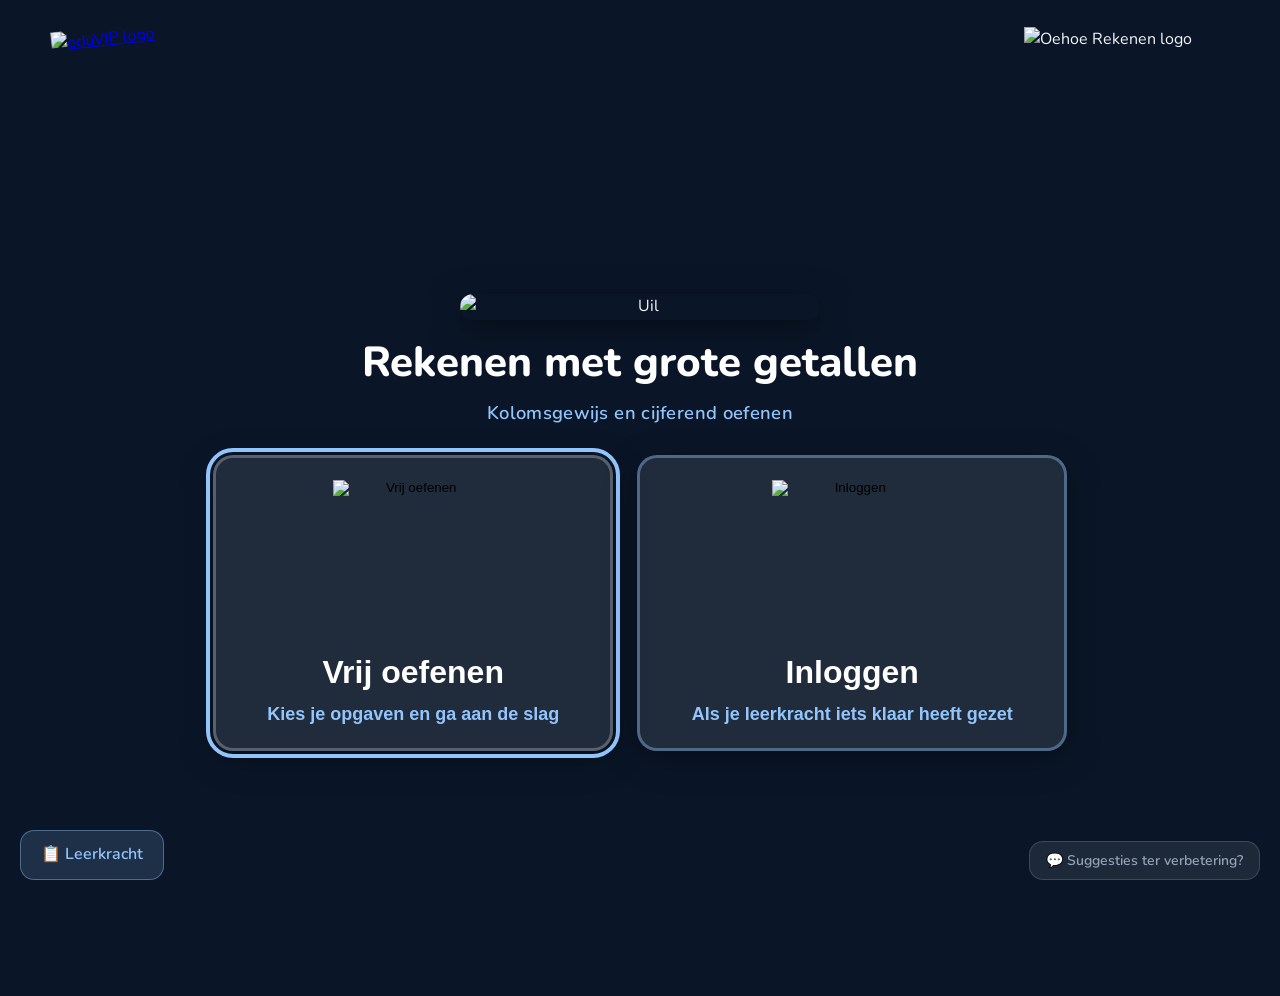
==== commit 0c128d8a: "Add files via upload" ====
--- a/index.html
+++ b/index.html
@@ -1,3983 +1,6516 @@
 <!DOCTYPE html>
 <html lang="nl">
 <head>
-  <meta charset="UTF-8"/>
-  <meta name="viewport" content="width=device-width, initial-scale=1.0"/>
-  <title>Wonky Wings</title>
-  <link href="https://fonts.googleapis.com/css2?family=Baloo+2:wght@700;800&display=swap" rel="stylesheet"/>
-  <style>
-    * { margin:0; padding:0; box-sizing:border-box; }
-    html { font-size: clamp(12px, 1.45vmin, 18px); }
-    body { width:100vw; height:100vh; overflow:hidden; background:#020d1a; font-family:"Segoe UI",sans-serif; user-select:none; }
-
-    /* ── SCORE-TICKERS (boven=Europa naar links, onder=Wereld naar rechts) ── */
-    .score-ticker {
-      position:fixed; left:0; right:0; z-index:102;
-      overflow:hidden; pointer-events:none;
-      background:linear-gradient(180deg, rgba(4,16,28,0.94), rgba(4,16,28,0.8));
-      padding:5px 0; display:none;
-    }
-    .score-ticker-boven { top:0; border-bottom:1px solid rgba(255,215,0,0.28); }
-    .score-ticker-onder { bottom:0; border-top:1px solid rgba(255,215,0,0.28); }
-    .score-ticker-track {
-      display:inline-flex; white-space:nowrap; width:max-content;
-    }
-    .score-ticker-boven .score-ticker-track { animation:tickerNaarLinks 45s linear infinite; }
-    .score-ticker-onder .score-ticker-track { animation:tickerNaarRechts 45s linear infinite; }
-    @keyframes tickerNaarLinks { from{ transform:translateX(0); } to{ transform:translateX(-50%); } }
-    @keyframes tickerNaarRechts { from{ transform:translateX(-50%); } to{ transform:translateX(0); } }
-    .score-ticker-kaart {
-      display:inline-flex; align-items:baseline; gap:8px;
-      padding:0 22px; border-right:1px solid rgba(255,255,255,0.15);
-      font-size:0.7rem; white-space:nowrap;
-    }
-    .score-ticker-kop { color:#ffd700; font-weight:800; }
-    .score-ticker-namen { color:rgba(255,255,255,0.8); }
-    /* ── STARTSCHERM ── */
-    #hoofdsteden-teller {
-      background:linear-gradient(180deg, rgba(64,42,20,0.85), rgba(28,16,7,0.85));
-      border:1.5px solid rgba(255,215,0,0.45);
-      color:#ffe9a8; font-size:1rem; font-weight:800;
-      padding:8px 18px; border-radius:14px;
-      box-shadow:0 3px 12px rgba(0,0,0,0.4), inset 0 0 10px rgba(255,215,0,0.1);
-      text-shadow:0 1px 3px rgba(0,0,0,0.65);
-    }
-    #illustraties-schakelaar-rij {
-      display:flex; align-items:center; justify-content:space-between; gap:12px;
-      width:100%; padding:8px 4px; color:rgba(255,255,255,0.85); font-size:0.85rem; cursor:pointer;
-    }
-    .schakelaar { position:relative; display:inline-block; width:42px; height:24px; flex-shrink:0; }
-    .schakelaar input { opacity:0; width:0; height:0; }
-    .schakelaar-bol {
-      position:absolute; inset:0; background:rgba(255,255,255,0.25); border-radius:24px;
-      transition:background 0.2s; cursor:pointer;
-    }
-    .schakelaar-bol::before {
-      content:''; position:absolute; width:18px; height:18px; left:3px; top:3px;
-      background:#fff; border-radius:50%; transition:transform 0.2s;
-    }
-    .schakelaar input:checked + .schakelaar-bol { background:#ffd700; }
-    .schakelaar input:checked + .schakelaar-bol::before { transform:translateX(18px); }
-    #startscherm {
-      position:fixed; inset:0; z-index:100;
-      display:flex; flex-direction:row;
-      background:#051e30;
-    }
-    #versie-label {
-      position:absolute; top:8px; right:12px; z-index:103;
-      color:rgba(255,255,255,0.35); font-size:0.75rem; font-family:monospace;
-      pointer-events:none; user-select:none;
-    }
-    #intro-titel {
-      position:fixed; top:50%; left:50%; transform:translate(-50%,-50%);
-      z-index:15; pointer-events:none; user-select:none;
-      font-size:clamp(1.8rem, 5vmin, 3.4rem); font-weight:800;
-      color:#fff6c8; text-shadow:0 2px 18px rgba(0,0,0,0.65), 0 0 24px rgba(255,215,0,0.5);
-      opacity:0; text-align:center; white-space:nowrap;
-    }
-    #start-links {
-      flex: 0 0 80%;
-      position:relative; overflow:hidden;
-    }
-    #start-timbo {
-      width:100%; height:100%;
-      object-fit:cover; object-position:center center;
-      display:block;
-    }
-    #start-links::after {
-      content:''; position:absolute; inset:0;
-      background:linear-gradient(to right, transparent 60%, #051e30 100%);
-      pointer-events:none;
-    }
-    #start-rechts {
-      flex:1;
-      display:flex; flex-direction:column;
-      align-items:center; justify-content:center;
-      padding:20px 18px; gap:10px;
-      background:linear-gradient(135deg, #051e30 0%, #0a2a4a 100%);
-      position:relative; overflow-y:auto;
-      zoom:1.4;
-      transition:width 0.35s ease;
-    }
-    #start-rechts::before {
-      content:''; position:absolute; inset:0;
-      background-image: radial-gradient(circle,rgba(255,255,255,0.07) 1px,transparent 1px),
-                        radial-gradient(circle,rgba(255,255,255,0.04) 1px,transparent 1px);
-      background-size:60px 60px, 30px 30px;
-      background-position:0 0, 15px 15px;
-      pointer-events:none;
-    }
-    #start-titel {
-      font-family:'Baloo 2',sans-serif; font-size:1.8rem; font-weight:800; color:#fff;
-      letter-spacing:1px; text-align:center; position:relative;
-      text-shadow:0 4px 20px rgba(0,0,0,0.8), 0 0 40px rgba(30,144,255,0.4);
-    }
-    #start-titel span { color:#ffd700; }
-    #start-titel .w-scheef { display:inline-block; }
-    #start-titel .w-scheef.w1 { transform:rotate(-8deg) translateY(-2px); }
-    #start-titel .w-scheef.w2 { transform:rotate(8deg) translateY(-2px); }
-    #start-subtitel {
-      font-size:0.62rem; color:rgba(255,255,255,0.6);
-      letter-spacing:1.5px; text-transform:uppercase;
-      text-align:center; position:relative;
-    }
-    #naam-rij {
-      display:flex; flex-direction:column; gap:4px;
-      width:100%; position:relative;
-    }
-    #naam-rij label { color:rgba(255,255,255,0.7); font-size:0.8rem; font-weight:600; letter-spacing:0.5px; }
-    #naam-input {
-      background:rgba(255,255,255,0.1); border:2px solid rgba(255,255,255,0.2);
-      color:#fff; font-size:0.82rem; padding:6px 12px; border-radius:10px;
-      outline:none; width:100%;
-    }
-    #naam-input::placeholder { color:rgba(255,255,255,0.35); }
-    #naam-input:focus { border-color:rgba(255,215,0,0.6); background:rgba(255,255,255,0.15); }
-    #level-lijst { display:flex; flex-direction:column; gap:6px; width:100%; position:relative; }
-
-    /* ── Help-knop ── */
-    #help-knop {
-      margin-top:4px; padding:7px 18px;
-      background:rgba(255,255,255,0.08); border:1.5px solid rgba(255,255,255,0.18);
-      color:rgba(255,255,255,0.65); font-size:0.78rem; font-family:'Baloo 2',sans-serif;
-      border-radius:20px; cursor:pointer; letter-spacing:0.4px;
-      transition:background 0.2s, color 0.2s, border-color 0.2s;
-      position:relative;
-    }
-    #help-knop:hover {
-      background:rgba(255,255,255,0.15); color:#fff;
-      border-color:rgba(255,255,255,0.35);
-    }
-
-    /* ── Help-popup overlay ── */
-    #help-popup {
-      display:none; position:fixed; inset:0; z-index:999;
-      background:rgba(0,0,0,0.65); backdrop-filter:blur(4px);
-      align-items:center; justify-content:center;
-    }
-    #help-kaart {
-      background:linear-gradient(145deg,#0b2540,#0e3060);
-      border:1.5px solid rgba(255,255,255,0.15);
-      border-radius:24px; padding:42px 48px; width:min(1360px,96vw);
-      max-height:88vh; overflow-y:auto; overflow-x:hidden;
-      box-shadow:0 20px 60px rgba(0,0,0,0.7);
-      display:flex; flex-direction:column; gap:30px;
-    }
-    .help-boven-rij {
-      display:grid; grid-template-columns:1fr 1fr 1fr; gap:20px;
-    }
-    .help-boven-rij > .help-sectie { min-width:0; }
-    @media (max-width:980px) {
-      .help-boven-rij { grid-template-columns:1fr 1fr; }
-    }
-    @media (max-width:640px) {
-      .help-boven-rij { grid-template-columns:1fr; }
-    }
-    #help-titel {
-      font-family:'Baloo 2',sans-serif; font-size:1.8rem; font-weight:800;
-      color:#fff; text-align:center; letter-spacing:0.5px;
-    }
-    .help-sectie {
-      display:flex; flex-direction:column; gap:15px;
-      border:1.5px solid rgba(255,255,255,0.15); border-radius:16px;
-      padding:20px 22px; background:rgba(255,255,255,0.03);
-    }
-    .help-sectie-kop {
-      font-size:1.05rem; font-weight:700; letter-spacing:1px;
-      text-transform:uppercase; color:rgba(255,215,0,0.85);
-      border-bottom:1px solid rgba(255,255,255,0.1); padding-bottom:8px;
-      display:flex; align-items:center; gap:8px;
-    }
-    .help-rijen { display:flex; flex-direction:column; gap:12px; }
-    .help-rij {
-      display:flex; align-items:center; gap:20px;
-    }
-    .help-toetsen {
-      display:flex; gap:5px; flex-shrink:0; min-width:120px; flex-wrap:wrap;
-    }
-    kbd {
-      display:inline-flex; align-items:center; justify-content:center;
-      background:rgba(255,255,255,0.12); border:1.5px solid rgba(255,255,255,0.28);
-      border-bottom-width:3px; border-radius:8px;
-      color:#fff; font-family:'Courier New',monospace; font-size:1.0rem;
-      font-weight:700; padding:5px 12px; min-width:36px;
-      box-shadow:0 2px 4px rgba(0,0,0,0.3);
-    }
-    .help-uitleg {
-      color:rgba(255,255,255,0.8); font-size:1.1rem; line-height:1.3;
-      min-width:0;
-    }
-    .help-sectie-binnenkort { opacity:0.55; }
-    .help-binnenkort-badge {
-      font-size:0.82rem; background:rgba(255,200,0,0.2);
-      border:1px solid rgba(255,200,0,0.4); color:#ffd700;
-      border-radius:10px; padding:1px 9px;
-      text-transform:lowercase; letter-spacing:0.3px; font-weight:600;
-    }
-    .help-binnenkort-tekst {
-      color:rgba(255,255,255,0.5); font-size:1.0rem;
-      font-style:italic; line-height:1.4;
-    }
-    #help-sluit {
-      align-self:center; margin-top:4px;
-      padding:11px 38px; border-radius:24px;
-      background:rgba(255,255,255,0.1); border:1.5px solid rgba(255,255,255,0.2);
-      color:#fff; font-size:1.05rem; font-family:'Baloo 2',sans-serif;
-      cursor:pointer; transition:background 0.2s;
-    }
-    #help-sluit:hover { background:rgba(255,255,255,0.2); }
-
-    /* ── MENU: continent-koppen ── */
-    .menu-groep { display:flex; flex-direction:column; gap:4px; }
-    .menu-groep-kop {
-      display:flex; align-items:center; gap:8px;
-      padding:7px 12px; border-radius:12px;
-      background:rgba(255,255,255,0.07); border:1px solid rgba(255,255,255,0.14);
-      cursor:pointer; user-select:none;
-      transition:background 0.18s, border-color 0.18s;
-    }
-    .menu-groep-kop:hover { background:rgba(255,255,255,0.13); border-color:rgba(255,215,0,0.35); }
-    .menu-groep-kop.open { background:rgba(255,255,255,0.11); border-color:rgba(255,215,0,0.5); }
-    .menu-groep-icoon { font-size:1.1rem; }
-    .menu-groep-label { flex:1; font-size:0.8rem; font-weight:800; color:#fff; letter-spacing:0.4px; }
-    .menu-groep-pijl { font-size:0.7rem; color:rgba(255,255,255,0.5); transition:transform 0.2s; }
-    .menu-groep-kop.open .menu-groep-pijl { transform:rotate(90deg); }
-
-    /* ── MENU: subregio-rijen ── */
-    .menu-sub-lijst {
-      display:flex; flex-direction:column; gap:3px;
-      padding-left:12px;
-      max-height:0; opacity:0; overflow:hidden;
-      transition:max-height 0.3s ease, opacity 0.25s ease;
-    }
-    .menu-sub-lijst.open { max-height:600px; opacity:1; }
-    .menu-sub-rij {
-      display:flex; align-items:center; gap:6px;
-      background:rgba(255,255,255,0.04); border:1px solid rgba(255,255,255,0.09);
-      border-radius:10px; padding:5px 8px 5px 10px;
-      transition:background 0.15s, border-color 0.15s;
-    }
-    .menu-sub-rij:hover:not(.menu-sub-binnenkort) { background:rgba(255,255,255,0.1); border-color:rgba(255,215,0,0.3); }
-    .menu-sub-binnenkort { opacity:0.45; }
-    .menu-sub-naam { flex:1; font-size:0.7rem; font-weight:700; color:#fff; }
-    .menu-sub-binnenkort-tekst { font-size:0.65rem; color:rgba(255,255,255,0.4); font-style:italic; }
-    .menu-sub-btns { display:flex; gap:4px; flex-wrap:wrap; justify-content:flex-end; }
-
-    /* ── SCOREBORD ── */
-    #scorebord-scherm {
-      position:fixed; inset:0; z-index:110; display:none;
-      align-items:center; justify-content:center;
-      background:rgba(2,13,26,0.92);
-    }
-    #hoofdsteden-resultaat-scherm {
-      position:fixed; inset:0; z-index:110; display:none;
-      align-items:center; justify-content:center;
-      background:rgba(2,13,26,0.92);
-    }
-    #hoofdsteden-resultaat-kaart {
-      background:linear-gradient(135deg, #0a2a4a 0%, #051e30 100%);
-      border:1px solid rgba(255,215,0,0.25);
-      border-radius:18px; padding:40px 48px;
-      width:min(480px, 90vw);
-      display:flex; flex-direction:column; align-items:center; gap:22px;
-      box-shadow:0 20px 60px rgba(0,0,0,0.6);
-    }
-    #hoofdsteden-resultaat-titel { color:#ffd700; font-size:1.5rem; font-weight:900; text-align:center; }
-    #hoofdsteden-resultaat-score { color:#fff6c8; font-size:2rem; font-weight:800; text-align:center; }
-    #hoofdsteden-resultaat-terug-btn {
-      background:rgba(255,255,255,0.12); border:1px solid rgba(255,255,255,0.25);
-      color:#fff; font-size:0.95rem; font-weight:700; padding:12px 22px; border-radius:12px;
-      cursor:pointer;
-    }
-    #hoofdsteden-resultaat-terug-btn:hover { background:rgba(255,255,255,0.22); }
-    #scorebord-kaart {
-      background:linear-gradient(135deg, #0a2a4a 0%, #051e30 100%);
-      border:1px solid rgba(255,215,0,0.25);
-      border-radius:18px; padding:28px 30px;
-      width:min(880px, 94vw); max-height:82vh;
-      display:flex; flex-direction:column; gap:14px;
-      box-shadow:0 20px 60px rgba(0,0,0,0.6);
-    }
-    #scorebord-titel { color:#ffd700; font-size:1.3rem; font-weight:900; text-align:center; }
-    #scorebord-nieuwe-run { color:#9fd8ff; font-size:0.85rem; text-align:center; font-weight:600; min-height:1.1em; }
-    #scorebord-kolommen { display:flex; gap:20px; overflow:hidden; min-height:0; }
-    .scorebord-kolom { flex:1; min-width:0; display:flex; flex-direction:column; gap:8px; }
-    .scorebord-kolom-titel {
-      color:#ffd700; font-size:0.95rem; font-weight:800; text-align:center;
-      letter-spacing:0.02em; border-bottom:1px solid rgba(255,215,0,0.25); padding-bottom:6px;
-    }
-    .scorebord-kolom-lijst { display:flex; flex-direction:column; gap:6px; overflow-y:auto; }
-    .scorebord-rij {
-      display:flex; align-items:center; gap:10px;
-      background:rgba(255,255,255,0.06); border-radius:10px; padding:8px 12px;
-      font-size:0.85rem; color:#fff;
-    }
-    .scorebord-rij.is-eigen { background:rgba(255,224,102,0.18); border:1px solid rgba(255,224,102,0.5); }
-    .scorebord-plek { width:1.8em; font-weight:800; color:#ffd700; text-align:center; }
-    .scorebord-naam { flex:1; font-weight:600; overflow:hidden; text-overflow:ellipsis; white-space:nowrap; }
-    .scorebord-km { font-weight:800; color:#ffe566; }
-    .scorebord-tijd { color:rgba(255,255,255,0.55); font-size:0.78rem; width:4.2em; text-align:right; }
-    #scorebord-leeg { color:rgba(255,255,255,0.5); font-size:0.85rem; text-align:center; padding:10px 0; }
-    .scorebord-leeg-klein { color:rgba(255,255,255,0.45); font-size:0.78rem; text-align:center; padding:10px 0; }
-    @media (max-width:640px) {
-      #scorebord-kolommen { flex-direction:column; overflow-y:auto; }
-    }
-    #scorebord-terug-btn {
-      background:rgba(255,255,255,0.12); border:1px solid rgba(255,255,255,0.25);
-      color:#fff; font-size:0.85rem; font-weight:700; padding:10px; border-radius:12px;
-      cursor:pointer;
-    }
-    #scorebord-terug-btn:hover { background:rgba(255,255,255,0.22); }
-
-    /* ── RICHTINGAANWIJZERS ── */
-    #richting-rij {
-      position:fixed; right:22px; bottom:calc(22px + clamp(75px,10.9vmin,135px)/0.7424 + 14px);
-      z-index:20; display:none; gap:12px;
-      flex-direction:column; align-items:flex-end;
-    }
-    .richting-knop {
-      width:clamp(52px,8vmin,86px); height:clamp(52px,8vmin,86px);
-      border-radius:50%; cursor:pointer;
-      background:rgba(255,255,255,0.1); border:2px solid rgba(255,255,255,0.3);
-      display:flex; align-items:center; justify-content:center;
-      transition:opacity 0.2s, filter 0.2s, transform 0.15s;
-      filter:drop-shadow(0 3px 8px rgba(0,0,0,0.5));
-    }
-    .richting-knop img { width:70%; height:70%; object-fit:contain; }
-    .richting-knop:hover { transform:scale(1.08); }
-    .richting-knop.richting-uit { opacity:0.3; filter:grayscale(1); cursor:default; pointer-events:none; }
-    #richting-pijl {
-      position:fixed; width:clamp(50px,7vmin,90px); pointer-events:none;
-      z-index:21; display:none; opacity:1;
-      filter:drop-shadow(0 0 10px rgba(120,230,255,0.8));
-    }
-
-    /* ── JOKER ── */
-    /* ── SPIEK-KNOP (bediening tijdens spelen/verkennen) ── */
-    /* Zelfde formaat als .richting-knop, en er precies boven gestapeld: */
-    #bediening-spiek-knop {
-      position:fixed; right:22px;
-      bottom:calc(22px + clamp(75px,10.9vmin,135px)/0.7424 + 14px + clamp(52px,8vmin,86px)*2 + 12px + 14px);
-      z-index:20;
-      width:clamp(52px,8vmin,86px); height:clamp(52px,8vmin,86px);
-      cursor:pointer; transition:transform 0.15s;
-      filter:drop-shadow(0 3px 8px rgba(0,0,0,0.5));
-      background:transparent; border:none; padding:0; margin:0;
-      -webkit-appearance:none; appearance:none; outline:none;
-    }
-    #bediening-spiek-knop img { width:100%; height:100%; object-fit:contain; display:block; }
-    #bediening-spiek-knop:hover { transform:scale(1.08); }
-
-    #joker-knop {
-      position:fixed; right:clamp(12px,2vmin,24px); bottom:clamp(12px,2vmin,24px); z-index:20; display:none;
-      width:clamp(75px, 10.9vmin, 135px); height:calc(clamp(75px, 10.9vmin, 135px) / 0.7424); border-radius:14px;
-      cursor:pointer; transition:transform 0.15s, opacity 0.2s, filter 0.2s;
-      filter:drop-shadow(0 6px 18px rgba(0,0,0,0.55));
-      animation:joker-puls 2.2s ease-in-out infinite;
-    }
-    @keyframes joker-puls {
-      0%,100% { filter:drop-shadow(0 6px 18px rgba(0,0,0,0.55)) drop-shadow(0 0 0 rgba(255,215,0,0)); }
-      50% { filter:drop-shadow(0 6px 18px rgba(0,0,0,0.55)) drop-shadow(0 0 16px rgba(255,215,0,0.85)); }
-    }
-    #joker-knop img { width:100%; height:100%; object-fit:contain; border-radius:14px; display:block; }
-    #joker-knop:hover { transform:scale(1.07); }
-    #joker-knop.joker-uit { opacity:0.35; filter:grayscale(1); cursor:default; pointer-events:none; animation:none; }
-    #joker-badge {
-      position:absolute; top:-8px; right:-8px; background:#ffd700; color:#000;
-      font-size:0.85rem; font-weight:900; border-radius:50%; width:clamp(20px,2.8vmin,34px); height:clamp(20px,2.8vmin,34px);
-      display:flex; align-items:center; justify-content:center; box-shadow:0 2px 6px rgba(0,0,0,0.5);
-    }
-    #joker-countdown-wrap {
-      position:absolute; left:0; right:0; bottom:-14px; height:7px;
-      background:rgba(255,255,255,0.15); border-radius:5px; overflow:hidden; display:none;
-    }
-    #joker-countdown-fill { height:100%; width:100%; background:linear-gradient(90deg,#ffd700,#ff9900); }
-
-    /* ── TOUCH-BESTURING (alleen tablets/telefoons) ── */
-    .touch-verborgen { display:none !important; }
-    #touch-vliegknoppen {
-      position:fixed; left:clamp(12px,2vmin,24px); bottom:clamp(12px,2vmin,24px); z-index:20;
-      display:flex; flex-direction:row; align-items:flex-end; gap:14px;
-    }
-    #touch-zoomknoppen {
-      position:fixed; left:clamp(12px,2vmin,24px); top:50%; transform:translateY(-50%); z-index:20;
-      display:flex; flex-direction:column; gap:10px;
-    }
-    .touch-knop {
-      width:clamp(58px,9vmin,92px); height:clamp(58px,9vmin,92px);
-      border-radius:50%; cursor:pointer; -webkit-tap-highlight-color:transparent;
-      background:rgba(255,255,255,0.12); border:2px solid rgba(255,255,255,0.3);
-      display:flex; align-items:center; justify-content:center;
-      filter:drop-shadow(0 3px 8px rgba(0,0,0,0.5));
-      transition:transform 0.1s, background 0.15s;
-      touch-action:none; user-select:none;
-      font-size:1.6rem; color:#fff; font-weight:800;
-    }
-    .touch-knop img { width:62%; height:62%; object-fit:contain; pointer-events:none; }
-    .touch-knop:active, .touch-knop.touch-actief {
-      transform:scale(0.92); background:rgba(255,215,0,0.35); border-color:#ffd700;
-    }
-    #touch-turbo { font-size:2rem; }
-    .touch-zoom-knop { width:clamp(46px,7vmin,68px); height:clamp(46px,7vmin,68px); font-size:1.4rem; }
-    .level-bol {
-      display:flex; flex-direction:row; align-items:center; gap:10px;
-      background:rgba(255,255,255,0.06); border:2px solid rgba(255,255,255,0.12);
-      border-radius:60px; padding:7px 12px 7px 7px;
-      transition:background 0.2s, border-color 0.2s, transform 0.2s;
-    }
-    .level-bol:hover:not(.level-bol-binnenkort) {
-      background:rgba(255,255,255,0.12); border-color:rgba(255,215,0,0.45);
-      transform:translateX(4px);
-    }
-    .level-bol-binnenkort { opacity:0.5; }
-    .bol-nr {
-      width:34px; height:34px; border-radius:50%;
-      background:linear-gradient(135deg,#1a5fa8,#0a3d6e);
-      border:2px solid rgba(255,255,255,0.25);
-      display:flex; align-items:center; justify-content:center;
-      font-size:1rem; font-weight:900; color:#ffd700; flex-shrink:0;
-      box-shadow:0 4px 12px rgba(0,0,0,0.4);
-    }
-    .bol-water .bol-nr { background:linear-gradient(135deg,#1a6080,#0a3050); }
-    .bol-inhoud { flex:1; }
-    .bol-naam { font-size:0.72rem; font-weight:700; color:#fff; margin-bottom:4px; letter-spacing:0.3px; }
-    .bol-binnenkort-tekst { font-size:0.68rem; color:rgba(255,255,255,0.45); font-style:italic; }
-    .bol-btns { display:flex; gap:6px; }
-    .btn-speel {
-      background:linear-gradient(135deg,#f5c518,#e0a800);
-      color:#000; font-weight:800; font-size:0.65rem;
-      border:none; border-radius:7px; padding:4px 9px;
-      cursor:pointer; transition:opacity 0.2s; white-space:nowrap;
-    }
-    .btn-speel:hover { opacity:0.85; }
-    .btn-verken {
-      background:rgba(255,255,255,0.1); border:1px solid rgba(255,255,255,0.25);
-      color:#fff; font-weight:600; font-size:0.62rem;
-      border-radius:7px; padding:4px 8px;
-      cursor:pointer; transition:background 0.2s; white-space:nowrap;
-    }
-    .btn-verken:hover { background:rgba(255,255,255,0.22); }
-    .btn-scores {
-      background:rgba(255,224,102,0.15); border:1px solid rgba(255,224,102,0.4);
-      color:#ffe566; font-weight:700; font-size:0.62rem;
-      border-radius:7px; padding:4px 8px;
-      cursor:pointer; transition:background 0.2s; white-space:nowrap;
-    }
-    .btn-scores:hover { background:rgba(255,224,102,0.28); }
-
-    /* ── SPELSCHERM ── */
-    #spelscherm { display:none; }
-    #globe { position:absolute; top:0; left:0; display:block; }
-    #wonky { position:fixed; width:clamp(90px, 7.3vmin, 160px); pointer-events:none; z-index:10; filter:drop-shadow(3px 6px 14px rgba(0,0,0,0.7)); transform-origin:center center; }
-    #vlag-valt { position:fixed; pointer-events:none; z-index:15; display:none; }
-    #vlag-grond { position:fixed; pointer-events:none; z-index:9; display:none; }
-    #hud-top {
-      position:fixed; top:0; left:0; right:0;
-      display:flex; justify-content:space-between; align-items:center;
-      padding:14px 24px;
-      background:linear-gradient(to bottom,rgba(0,0,0,0.55),rgba(0,0,0,0));
-      z-index:20; pointer-events:none;
-    }
-    #werelddeel-badge { position:relative; pointer-events:all; }
-    #werelddeel-wrap { position:relative; width:clamp(230px,27vw,460px); }
-    #werelddeel-img { width:100%; height:auto; display:block; }
-    #menu-knop-onzichtbaar {
-      position:absolute; background:transparent; border:none; padding:0; margin:0;
-      cursor:pointer; -webkit-tap-highlight-color:transparent;
-    }
-    .badge-tekst {
-      position:absolute; transform:translate(-50%,-50%);
-      font-family:'Baloo 2',sans-serif; font-weight:700; white-space:nowrap;
-      color:#2a1508; text-align:center;
-    }
-    #score-box { position:relative; }
-    #scorebord-wrap {
-      position:relative; width:clamp(180px,14vw,360px);
-      pointer-events:none; --km-size:18px; --tijd-size:11px;
-    }
-    #scorebord-img { width:100%; height:auto; display:block; }
-    .scorebord-cijfer {
-      position:absolute; transform:translate(-50%,-50%) translateY(0.70em);
-      font-family:'Baloo 2',sans-serif; font-weight:800; line-height:1;
-      color:#181310;
-    }
-    .scorebord-km-cijfer { font-size:var(--km-size); }
-    .scorebord-tijd-cijfer { font-size:var(--tijd-size); }
-    #zoom-indicator {
-      display:flex; align-items:center; gap:7px;
-      background:linear-gradient(180deg, rgba(64,42,20,0.8), rgba(28,16,7,0.8));
-      border:1.5px solid rgba(255,215,0,0.45);
-      padding:7px 18px 7px 14px; border-radius:22px;
-      pointer-events:none;
-      box-shadow:0 3px 12px rgba(0,0,0,0.4), inset 0 0 10px rgba(255,215,0,0.1);
-      position:relative; overflow:hidden;
-      transition:transform 0.2s ease;
-    }
-    #zoom-indicator::before {
-      content:''; position:absolute; inset:0; z-index:0;
-      background:linear-gradient(90deg, rgba(255,215,0,0.28) var(--zoom-vulling,0%), transparent var(--zoom-vulling,0%));
-      transition:background 0.35s ease;
-    }
-    #zoom-indicator.zoom-puls { animation:zoomPuls 0.32s ease; }
-    @keyframes zoomPuls { 0%{transform:scale(1);} 45%{transform:scale(1.1);} 100%{transform:scale(1);} }
-    #zoom-icoon { position:relative; z-index:1; font-size:0.9rem; filter:drop-shadow(0 1px 2px rgba(0,0,0,0.5)); }
-    #zoom-percentage {
-      position:relative; z-index:1; min-width:2.4em; text-align:right;
-      color:#ffe9a8; font-size:0.85rem; font-weight:900;
-      letter-spacing:0.02em; text-shadow:0 1px 3px rgba(0,0,0,0.65);
-    }
-    #hud-bottom {
-      position:fixed; bottom:0; left:0; right:0;
-      display:flex; flex-direction:column; align-items:center; padding-bottom:20px;
-      background:linear-gradient(to top,rgba(0,0,0,0.55),rgba(0,0,0,0));
-      z-index:20; pointer-events:none;
-    }
-    #opdracht { background:rgba(0,0,0,0.45); backdrop-filter:blur(14px); border:2px solid rgba(255,255,255,0.18); border-radius:28px; padding:10px 48px; text-align:center; }
-    #opdracht .label { color:rgba(255,255,255,0.65); font-size:0.85rem; margin-bottom:2px; }
-    #opdracht .landnaam { color:#ffd700; font-size:2.2rem; font-weight:900; text-shadow:0 2px 16px rgba(0,0,0,0.6); }
-    #hint { margin-top:6px; color:rgba(255,255,255,0.3); font-size:0.75rem; }
-    #land-hover { position:fixed; background:rgba(0,0,0,0.7); color:#fff; font-size:0.9rem; font-weight:600; padding:4px 14px; border-radius:10px; pointer-events:none; white-space:nowrap; opacity:0; transition:opacity 0.2s; z-index:8; transform:translate(-50%,-100%); }
-    #correctie-land-naam { position:fixed; background:rgba(120,90,0,0.85); color:#fff9d6; font-size:1rem; font-weight:800; padding:5px 16px; border-radius:10px; pointer-events:none; white-space:nowrap; opacity:0; transition:opacity 0.2s; z-index:8; transform:translate(-50%,-100%); box-shadow:0 0 14px rgba(255,224,102,0.6); }
-    #feedback { position:fixed; top:42%; left:50%; transform:translate(-50%,-50%); font-size:3rem; font-weight:900; pointer-events:none; opacity:0; text-shadow:0 4px 20px rgba(0,0,0,0.8); z-index:30; transition:opacity 0.3s; text-align:center; max-width:85vw; text-wrap:balance; }
-    #punten-feedback { position:fixed; top:36%; left:50%; transform:translate(-50%,-50%); font-size:1.6rem; font-weight:900; pointer-events:none; opacity:0; color:#ffd700; text-shadow:0 4px 20px rgba(0,0,0,0.8); z-index:30; transition:opacity 0.3s; }
-    #ronde-display { font-size:1.2rem; font-weight:700; color:rgba(255,255,255,0.8); }
-    #voortgang-bord {
-      position:fixed; left:clamp(10px,2vmin,22px); bottom:clamp(10px,2vmin,22px); z-index:19;
-      width:clamp(180px, 25.9vmin, 320px); pointer-events:none; display:none;
-    }
-    #voortgang-bord img.bord-achtergrond { width:100%; display:block; }
-    .bord-cijfers {
-      position:absolute; height:32%;
-      display:flex; align-items:center; justify-content:center;
-    }
-    .bord-cijfers img { height:100%; width:auto; display:block; }
-    #bord-huidig { left:28.5%; width:16%; top:34%; }
-    #bord-totaal { left:59%; width:20%; top:40%; }
-  </style>
+<meta charset="UTF-8">
+<meta name="viewport" content="width=device-width, initial-scale=1.0">
+<title>Oehoe Rekenen</title>
+<link rel="icon" type="image/x-icon" href="favicon.ico">
+<link rel="icon" type="image/png" sizes="192x192" href="favicon-192.png">
+<link rel="apple-touch-icon" href="favicon-192.png">
+<link href="https://fonts.googleapis.com/css2?family=Nunito:wght@400;600;700;800&display=swap" rel="stylesheet">
+<style>
+*,*::before,*::after{box-sizing:border-box;margin:0;padding:0;}
+:root{
+  --bg:#0a1628;--surface:#1a2744;--card:#1a2744;
+  --blue:#2563EB;--blue-dark:#1D4ED8;--blue-deeper:#1E3A8A;
+  --blue-light:#1e3a8a;--blue-mid:#93C5FD;
+  --teal:#10B981;--teal-light:#064e3b;--teal-dark:#6EE7B7;
+  --red:#EF4444;--red-light:#450a0a;
+  --amber:#D97706;--amber-light:#431407;--amber-mid:#FCD34D;
+  --gray-800:#1F2937;
+  --text:#F1F5F9;--text-muted:#94A3B8;--border:#2d4a7a;
+  --font:'Nunito',sans-serif;
+  --radius:14px;--radius-sm:10px;--radius-lg:20px;
+  --shadow:0 2px 8px rgba(0,0,0,0.3);--shadow-md:0 4px 16px rgba(0,0,0,0.4);
+  --cell-size:clamp(40px,5.5vw,62px);--font-size:clamp(16px,2.2vw,24px);
+  --calc-bg:#0a1628;
+  --cell-static-bg:#1e3a5f;--cell-static-border:#334155;--cell-static-color:#e2e8f0;
+  --cell-input-bg:#0f172a;--cell-input-border:#475569;--cell-input-color:#f1f5f9;
+  --cell-op-color:#e2e8f0;--kolom-hdr-color:#93C5FD;--calc-line:#475569;
+  --label-color:#64748b;
+  --opt-sel-bg:#2563EB;--opt-sel-text:#FCD34D;--opt-sel-border:#3B82F6;
+}
+body.inverted{--bg:#ffffff;--surface:#f8fafc;--card:#f8fafc;--border:#cbd5e1;--text:#0f172a;--text-muted:#475569;--blue-light:#dbeafe;--teal-light:#d1fae5;--red-light:#fee2e2;--amber-light:#fef3c7;--calc-bg:#ffffff;--cell-static-bg:#e8f0fe;--cell-static-border:#1E3A8A;--cell-static-color:#0f172a;--cell-input-bg:#ffffff;--cell-input-border:#1E3A8A;--cell-input-color:#0f172a;--cell-op-color:#0f172a;--kolom-hdr-color:#1E3A8A;--calc-line:#0f172a;--label-color:#374151;}
+body.inverted .card,body.inverted .a11y-bar,body.inverted .stat-card,body.inverted .uitleg-section{background:#f8fafc;border-color:#cbd5e1;}
+body.inverted .opt-btn,body.inverted .btn-secondary,body.inverted .back-btn,body.inverted .nav-btn,body.inverted .font-swatch{background:#f8fafc;border-color:#cbd5e1;color:#0f172a;}
+body.inverted .opt-btn.selected,body.inverted .font-swatch.selected{background:var(--opt-sel-bg);color:var(--opt-sel-text);border-color:var(--opt-sel-border);}
+body.inverted .a11y-btn{background:#f8fafc;border-color:#cbd5e1;color:#0f172a;}
+body.inverted .a11y-btn.active{background:#0f172a;color:#fff;border-color:#0f172a;}
+body.inverted .progress-wrap{background:#e2e8f0;border-color:#cbd5e1;}
+body.inverted .badge-blue{background:#dbeafe;color:#1e3a8a;}
+body.inverted .badge-teal{background:#d1fae5;color:#065f46;}
+body.inverted .step-feedback.ok{background:#d1fae5;color:#065f46;border-color:#10B981;}
+body.inverted .step-feedback.fout{background:#fee2e2;color:#991b1b;border-color:#EF4444;}
+body.inverted .cell-input.correct,body.inverted .cell-sign.correct{border-color:#10B981!important;background:#d1fae5!important;color:#065f46!important;}
+body.inverted .cell-input.incorrect,body.inverted .cell-sign.incorrect{border-color:#EF4444!important;background:#fee2e2!important;color:#991b1b!important;}
+body.inverted .feedback-pos{background:#d1fae5;color:#065f46;border-color:#10B981;}
+body.inverted .cij-deelsom-wrap{background:rgba(124,58,237,0.1);border-color:#7c3aed;color:#000;}
+body.inverted .cij-deelsom-kol{color:#5b21b6;}
+body.inverted .cij-deelsom-som{color:#5b21b6;font-weight:900;}
+body.inverted .feedback-neg{background:#fee2e2;color:#991b1b;border-color:#EF4444;}
+body.inverted .feedback-tip{background:#fef3c7;color:#92400e;border-color:#D97706;}
+body.inverted .score-hero{background:linear-gradient(135deg,#1D4ED8,#1E3A8A);}
+body.inverted .welcome-title{color:#0f172a;} body.inverted .welcome-sub{color:#1e3a8a;}
+body.inverted .start-card{background:#f8fafc;border-color:#cbd5e1;} body.inverted .start-card:hover{border-color:#2563EB;}
+@keyframes owlWiggle{0%,100%{transform:rotate(0deg);}15%{transform:rotate(-4deg);}30%{transform:rotate(4deg);}45%{transform:rotate(-3deg);}60%{transform:rotate(3deg);}75%{transform:rotate(-1deg);}90%{transform:rotate(1deg);}}
+@keyframes owlBlink{0%,89%,91%,100%{transform:scaleY(1);}90%{transform:scaleY(0.05);}}
+@keyframes btnPulse{0%,100%{box-shadow:0 0 0 0 rgba(147,197,253,0);}50%{box-shadow:0 0 18px 6px rgba(147,197,253,0.45);}}
+body.inverted .start-title{color:#0f172a;} body.inverted .start-sub{color:#1e3a8a;}
+body.inverted .header-main{color:#0f172a;} body.inverted .header-sub{color:#475569;}
+body.inverted .hulp-hint{background:rgba(124,58,237,0.1);border-color:#7c3aed;}
+body.inverted .hulp-hint-tekst{color:#5b21b6;}
+html,body{height:100%;}
+body{font-family:var(--font);background:var(--bg);min-height:100vh;color:var(--text);line-height:1.6;transition:background 0.2s,color 0.2s;}
+.app{max-width:860px;margin:0 auto;padding:2rem 1.25rem 4rem;}
+.screen{display:none;animation:fadeIn 0.25s ease;}
+#screen-role.active{overflow:hidden;}
+#screen-leerling-login.active{display:flex;flex-direction:column;align-items:center;justify-content:center;min-height:100vh;padding:2rem;}
+.screen.active{display:block;}
+@keyframes fadeIn{from{opacity:0;transform:translateY(8px);}to{opacity:1;transform:translateY(0);}}
+#screen-role{min-height:100vh;display:none;flex-direction:column;align-items:center;justify-content:center;padding:clamp(80px,12vh,120px) 1.25rem clamp(1rem,3vh,2rem) 1.25rem;text-align:center;}
+#screen-role.active{display:flex;}
+.welcome-img{width:min(420px,min(55vw,40vh));height:auto;border-radius:var(--radius-lg);margin-bottom:clamp(0.5rem,2vh,2rem);box-shadow:0 8px 32px rgba(0,0,0,0.5);}
+.eduvip-logo{width:clamp(100px,12vw,200px);height:auto;transform:rotate(-6deg);}
+.logo-links{position:fixed;top:clamp(12px,3vh,40px);left:clamp(12px,4vw,80px);z-index:50;}
+.logo-rechts{position:fixed;top:clamp(12px,3vh,40px);right:clamp(12px,4vw,80px);width:clamp(140px,16vw,300px);height:auto;z-index:50;}
+.welcome-title{font-size:clamp(22px,3.5vw,42px);font-weight:800;color:#fff;margin-bottom:10px;line-height:1.2;}
+.welcome-sub{font-size:clamp(14px,2vw,22px);color:#93C5FD;margin-bottom:clamp(1rem,3vh,3rem);font-weight:700;}
+.start-card{background:rgba(255,255,255,0.09);border:3px solid rgba(255,255,255,0.25);border-radius:var(--radius-lg);padding:clamp(1rem,2.5vh,2.5rem) clamp(1.5rem,4vw,4rem);cursor:pointer;display:inline-flex;flex-direction:column;align-items:center;justify-content:flex-end;gap:clamp(8px,1.5vh,16px);min-height:clamp(180px,28vh,320px);transition:border-color 0.2s,background 0.2s,transform 0.15s;box-shadow:0 8px 32px rgba(0,0,0,0.4);animation:btnPulse 2.5s ease-in-out infinite;}
+.start-card:hover{border-color:#93C5FD;background:rgba(255,255,255,0.16);transform:translateY(-4px);animation:none;}
+.start-card:focus{outline:4px solid #93C5FD;outline-offset:3px;}
+.start-icon{font-size:clamp(36px,5vw,64px);} .start-title{font-size:clamp(18px,2.5vw,32px);font-weight:800;color:#fff;} .start-sub{font-size:clamp(12px,1.5vw,18px);color:#93C5FD;font-weight:600;}
+.app-header{display:flex;align-items:center;gap:14px;margin-bottom:2rem;}
+.header-main{font-size:clamp(16px,2.2vw,26px);font-weight:800;color:var(--text);line-height:1.2;}
+.header-sub{font-size:clamp(12px,1.4vw,16px);color:var(--text-muted);margin-top:2px;}
+.back-btn{background:var(--surface);border:2px solid var(--border);border-radius:var(--radius-sm);width:50px;height:50px;display:flex;align-items:center;justify-content:center;cursor:pointer;font-size:24px;color:var(--text-muted);flex-shrink:0;}
+.back-btn:hover{opacity:0.8;} .back-btn:focus{outline:3px solid var(--blue-mid);outline-offset:2px;}
+.terug-start-btn{margin-left:auto;display:flex;align-items:center;gap:6px;background:none;border:none;padding:0;font-family:var(--font);font-size:16px;font-weight:800;color:var(--text);cursor:pointer;white-space:nowrap;flex-shrink:0;line-height:1.2;}
+.terug-start-btn-sub{font-size:14px;font-weight:400;color:var(--text-muted);display:block;margin-top:2px;text-align:right;}
+.terug-start-btn:hover{opacity:0.75;} .terug-start-btn:focus{outline:3px solid var(--blue-mid);outline-offset:2px;}
+.card{background:var(--card);border-radius:var(--radius-lg);box-shadow:var(--shadow-md);padding:2rem;border:2px solid var(--border);}
+.divider{border:none;border-top:2px solid var(--border);margin:2rem 0;}
+.form-label{font-size:var(--font-size);font-weight:800;color:var(--text);margin-bottom:12px;display:block;}
+.form-hint{font-weight:600;font-size:calc(var(--font-size)*0.7);color:var(--text-muted);}
+.option-row{display:flex;gap:12px;flex-wrap:wrap;}
+.opt-btn{border:3px solid var(--border);border-radius:var(--radius);padding:12px 22px;font-family:var(--font);font-size:var(--font-size);font-weight:700;background:var(--surface);cursor:pointer;color:var(--text);transition:border-color 0.15s,background 0.15s;}
+.opt-btn:hover{border-color:var(--blue-mid);} .opt-btn:focus{outline:3px solid var(--blue-mid);outline-offset:2px;}
+.opt-btn-disabled{opacity:0.3!important;cursor:not-allowed!important;pointer-events:none!important;}
+.opt-btn.selected{border-color:var(--opt-sel-border);background:var(--opt-sel-bg);color:var(--opt-sel-text);}
+.font-row{display:flex;gap:12px;align-items:center;flex-wrap:wrap;}
+.font-swatch{border:3px solid var(--border);border-radius:var(--radius);width:calc(var(--font-size)*2.5);height:calc(var(--font-size)*2.5);min-width:48px;min-height:48px;display:flex;align-items:center;justify-content:center;cursor:pointer;background:var(--surface);color:var(--text);font-family:var(--font);font-weight:800;transition:border-color 0.15s,background 0.15s;}
+.font-swatch:focus{outline:3px solid var(--blue-mid);outline-offset:2px;}
+.font-swatch.selected{border-color:var(--opt-sel-border);background:var(--opt-sel-bg);color:var(--opt-sel-text);}
+.btn-primary{display:inline-flex;align-items:center;gap:10px;background:linear-gradient(135deg,var(--blue),var(--blue-dark));color:#fff;border:none;border-radius:var(--radius);padding:16px 32px;font-family:var(--font);font-size:20px;font-weight:800;cursor:pointer;box-shadow:0 4px 14px rgba(37,99,235,0.4);transition:box-shadow 0.15s,transform 0.1s;}
+.btn-primary:hover{transform:translateY(-1px);} .btn-primary:focus{outline:3px solid var(--blue-mid);outline-offset:2px;} .btn-primary:active{transform:scale(0.98);}
+.btn-secondary{display:inline-flex;align-items:center;gap:8px;background:var(--surface);color:var(--text);border:3px solid var(--border);border-radius:var(--radius);padding:14px 26px;font-family:var(--font);font-size:18px;font-weight:700;cursor:pointer;transition:opacity 0.15s;}
+.btn-secondary:hover{opacity:0.8;} .btn-secondary:focus{outline:3px solid var(--blue-mid);outline-offset:2px;}
+.btn-row{display:flex;gap:14px;flex-wrap:wrap;margin-top:1.75rem;align-items:center;}
+.nav-btn{display:inline-flex;align-items:center;gap:8px;background:var(--surface);color:var(--text);border:3px solid var(--border);border-radius:var(--radius);padding:12px 20px;font-family:var(--font);font-size:17px;font-weight:700;cursor:pointer;}
+.nav-btn:hover{opacity:0.8;} .nav-btn:focus{outline:3px solid var(--blue-mid);outline-offset:2px;} .nav-btn:disabled{opacity:0.3;cursor:not-allowed;}
+.a11y-bar{background:var(--surface);border-radius:var(--radius);border:2px solid var(--border);padding:12px 16px;display:flex;gap:10px;align-items:center;flex-wrap:wrap;margin-bottom:1.5rem;}
+.a11y-label{font-size:15px;color:var(--text-muted);font-weight:700;}
+.a11y-btn{padding:9px 16px;border:2px solid var(--border);border-radius:var(--radius-sm);font-family:var(--font);font-size:15px;font-weight:700;background:var(--surface);color:var(--text);cursor:pointer;}
+.a11y-btn:hover{opacity:0.8;} .a11y-btn:focus{outline:3px solid var(--blue-mid);outline-offset:2px;}
+.a11y-btn.active{background:var(--opt-sel-bg);color:var(--opt-sel-text);border-color:var(--opt-sel-border);}
+.exercise-meta{display:flex;gap:10px;flex-wrap:wrap;align-items:center;margin-bottom:1rem;}
+.badge{display:inline-block;padding:6px 14px;border-radius:99px;font-family:var(--font);font-size:15px;font-weight:700;}
+.badge-blue{background:var(--blue-light);color:var(--blue-mid);}
+.badge-teal{background:var(--teal-light);color:var(--teal-dark);}
+.progress-label{font-size:16px;color:var(--text-muted);font-weight:700;margin-left:auto;}
+.progress-wrap{background:var(--gray-800);border-radius:99px;height:14px;margin-bottom:1.75rem;overflow:hidden;border:2px solid var(--border);}
+.progress-fill{height:100%;background:linear-gradient(90deg,var(--teal),#059669);border-radius:99px;transition:width 0.4s ease;}
+.step-feedback{border-radius:var(--radius);margin-bottom:1.25rem;font-family:var(--font);font-weight:700;display:none;border-left:6px solid;animation:slideIn 0.2s ease;text-align:center;padding:24px;}
+.feedback-verbeter-row{display:flex;align-items:center;justify-content:center;gap:24px;margin-bottom:16px;}
+.feedback-owl-wrap{flex-shrink:0;}
+.btn-verbeter{background:linear-gradient(135deg,#1e3a8a,#2563eb);color:#fff!important;border:none;border-radius:var(--radius);padding:12px 24px;font-family:var(--font);font-size:var(--font-size);font-weight:800;cursor:pointer;transition:transform 0.15s,box-shadow 0.15s;box-shadow:0 4px 14px rgba(37,99,235,0.4);}
+.btn-verbeter:hover{transform:translateY(-2px);box-shadow:0 6px 20px rgba(37,99,235,0.5);}
+.btn-opnieuw{background:linear-gradient(135deg,#065f46,#059669);color:#fff!important;border:none;border-radius:var(--radius);padding:12px 24px;font-family:var(--font);font-size:var(--font-size);font-weight:800;cursor:pointer;transition:transform 0.15s,box-shadow 0.15s;box-shadow:0 4px 14px rgba(5,150,105,0.4);}
+.btn-opnieuw:hover{transform:translateY(-2px);box-shadow:0 6px 20px rgba(5,150,105,0.5);}
+body.inverted .btn-verbeter{background:linear-gradient(135deg,#1d4ed8,#3b82f6);box-shadow:0 4px 14px rgba(37,99,235,0.3);}
+body.inverted .btn-opnieuw{background:linear-gradient(135deg,#047857,#10b981);box-shadow:0 4px 14px rgba(5,150,105,0.3);}
+@keyframes slideIn{from{opacity:0;transform:translateX(-6px);}to{opacity:1;transform:translateX(0);}}
+.step-feedback.show{display:block;}
+.step-feedback.ok{background:#064e3b;color:#ffffff;border-color:#10B981;}
+.step-feedback.fout{background:#450a0a;color:#ffffff;border-color:#EF4444;}
+.feedback-owl{width:180px;height:auto;border-radius:var(--radius);margin:0 auto 18px;display:block;}
+.feedback-text{display:block;font-size:var(--font-size);line-height:1.5;}
+.calc-card{background:var(--calc-bg);border-radius:var(--radius-lg);padding:clamp(0.75rem,2vh,1.75rem) clamp(0.75rem,2vw,1.5rem);margin-bottom:1.25rem;overflow-x:auto;width:100%;transition:background 0.2s;}
+.calc-table{border-collapse:separate;border-spacing:4px;white-space:nowrap;}
+.cell-label-col{font-family:var(--font);font-size:12px;color:var(--label-color);font-weight:700;padding:2px 8px;text-align:right;vertical-align:middle;white-space:nowrap;}
+.cell-static{border:2px solid var(--cell-static-border);border-radius:var(--radius-sm);background:var(--cell-static-bg);font-family:var(--font);font-weight:800;color:var(--cell-static-color);text-align:center;vertical-align:middle;width:var(--cell-size);height:var(--cell-size);font-size:var(--font-size);display:table-cell;}
+.cell-static.hulp-active{outline:3px solid #FCD34D;outline-offset:2px;}
+body.inverted .cell-static.hulp-active{outline:6px solid #7c3aed;outline-offset:-1px;background:#ede9fe!important;}
+.cell-op{font-family:var(--font);font-size:var(--font-size);font-weight:800;color:var(--cell-op-color);text-align:center;vertical-align:middle;padding:2px 8px;}
+.cell-empty{width:var(--cell-size);height:var(--cell-size);display:table-cell;}
+.cell-input{border:3px solid var(--cell-input-border);border-radius:var(--radius-sm);background:var(--cell-input-bg);font-family:var(--font);font-weight:800;color:var(--cell-input-color);text-align:center;vertical-align:middle;padding:2px;outline:none;transition:border-color 0.15s,background 0.15s,box-shadow 0.15s;width:var(--cell-size);height:var(--cell-size);font-size:var(--font-size);}
+.cell-input:focus{border-color:#3B82F6;box-shadow:0 0 0 3px rgba(59,130,246,0.4);}
+.cell-input.kolom-hulp-active{outline:3px solid #FCD34D!important;outline-offset:2px;}
+body.inverted .cell-input.kolom-hulp-active{outline:6px solid #7c3aed!important;outline-offset:-1px;background:#ede9fe!important;}
+body.inverted #tab-hint{color:var(--text-muted);background:rgba(0,0,0,0.15);border-color:var(--border);}
+.cell-input.correct,.cell-sign.correct{border-color:#10B981!important;background:#052e16!important;color:#6EE7B7!important;border-width:3px!important;}
+.cell-input.incorrect,.cell-sign.incorrect{border-color:#EF4444!important;background:#450a0a!important;color:#FCA5A5!important;border-width:4px!important;}
+.cell-sign{border:3px solid var(--cell-input-border);border-radius:var(--radius-sm);background:var(--cell-input-bg);font-family:var(--font);font-weight:800;color:var(--cell-input-color);text-align:center;vertical-align:middle;padding:2px;outline:none;width:var(--cell-size);height:var(--cell-size);font-size:var(--font-size);}
+.cell-sign:focus{border-color:#3B82F6;box-shadow:0 0 0 3px rgba(59,130,246,0.4);}
+.cell-remember{border:2px dashed #FCD34D;border-radius:var(--radius-sm);background:rgba(252,211,77,0.08);font-family:var(--font);font-weight:800;color:#FCD34D;text-align:center;vertical-align:middle;padding:1px;outline:none;display:block;}
+.cell-remember:focus{border-color:#FCD34D;box-shadow:0 0 0 2px rgba(252,211,77,0.3);}
+body.inverted .cell-remember{border-color:#cc0000;border-style:dashed;background:rgba(220,0,0,0.07);color:#cc0000;}
+body.inverted .cell-remember:focus{border-color:#cc0000;box-shadow:0 0 0 2px rgba(200,0,0,0.25);}
+.kolom-header{font-family:var(--font);font-size:calc(var(--font-size) * 0.85);font-weight:800;color:var(--kolom-hdr-color);text-align:center;padding:3px 4px;text-transform:uppercase;letter-spacing:0.04em;}
+.calc-hr{border:none;border-top:3px solid var(--calc-line);margin:3px 0;width:100%;}
+.hulp-hint{background:#431407;border:3px solid #FCD34D;border-radius:var(--radius);padding:12px 16px;margin-top:8px;display:flex;align-items:center;gap:14px;animation:fadeIn 0.3s ease;}
+.hulp-hint-owl{width:60px;flex-shrink:0;border-radius:8px;}
+.hulp-hint-tekst{font-family:var(--font);font-size:var(--font-size);font-weight:800;color:#FCD34D;}
+.uitleg-section{background:var(--card);border-radius:var(--radius-lg);padding:1.75rem;margin-bottom:0;border:2px solid var(--border);position:relative;}
+.uitleg-title{font-size:calc(var(--font-size)*1.1);font-weight:800;color:var(--text);margin-bottom:1.25rem;}
+.uitleg-layout{display:grid;grid-template-columns:auto 1fr;gap:2.5rem;align-items:start;}
+@media(max-width:600px){.uitleg-layout{grid-template-columns:1fr;}}
+.uitleg-stappen{display:flex;flex-direction:column;gap:16px;min-width:200px;}
+.uitleg-stap{display:flex;gap:14px;align-items:flex-start;}
+.app{max-width:1000px;margin:0 auto;padding:2rem 1.25rem 4rem;}
+.uitleg-owl-wrap{display:flex;justify-content:flex-end;margin-top:1.5rem;padding-bottom:0;}
+.uitleg-owl{width:400px;max-width:100%;height:auto;border-radius:var(--radius);display:block;}
+.uitleg-btn-row{display:flex;align-items:flex-end;gap:14px;margin-top:0;padding-top:0;}
+/* Setup form owl */
+.setup-owl-above{display:flex;flex-direction:column;align-items:center;margin-bottom:1.5rem;}
+.setup-owl-img{width:min(560px,38vw);height:auto;border-radius:var(--radius-lg);}
+/* Form section header - same as form-label */
+.form-section-header{font-size:var(--font-size);font-weight:800;color:var(--text);margin:1.5rem 0 0.75rem;display:block;}
+/* Veel hulp inline hint - now inline right of row */
+.veel-hulp-row-wrap{display:flex;align-items:center;gap:16px;}
+.veel-hulp-inline{display:flex;align-items:center;gap:8px;background:rgba(252,211,77,0.12);border:2px solid #FCD34D;border-radius:var(--radius);padding:8px 14px;white-space:nowrap;flex-shrink:0;}body.inverted .veel-hulp-inline{background:rgba(124,58,237,0.1);border-color:#7c3aed;}
+.veel-hulp-inline-owl{width:36px;height:auto;border-radius:6px;flex-shrink:0;}
+.veel-hulp-inline-tekst{font-family:var(--font);font-size:var(--font-size);font-weight:800;color:#FCD34D;}body.inverted .veel-hulp-inline-tekst{color:#5b21b6;}
+/* Tafelkaart */
+.calc-card-wrap{position:relative;}
+.tafelkaart-btn{position:fixed;top:80px;right:20px;background:linear-gradient(135deg,#1E3A8A,#2563EB);border:3px solid #93C5FD;border-radius:var(--radius);padding:20px 28px;cursor:pointer;display:flex;flex-direction:column;align-items:center;gap:3px;color:#fff;font-family:var(--font);transition:transform 0.15s,box-shadow 0.15s;box-shadow:0 4px 14px rgba(37,99,235,0.4);z-index:1000;}
+.tafelkaart-btn:hover{transform:translateY(-2px);box-shadow:0 6px 20px rgba(37,99,235,0.5);}
+.tafelkaart-btn:focus{outline:3px solid #FCD34D;outline-offset:2px;}
+.tafelkaart-T{font-size:56px;font-weight:800;line-height:1;}
+.tafelkaart-label{font-size:16px;font-weight:700;letter-spacing:0.04em;opacity:0.9;}
+.tafelkaart-panel{position:fixed;top:80px;right:160px;background:var(--surface);border:3px solid var(--blue-mid);border-radius:var(--radius-lg);padding:14px;z-index:100;box-shadow:0 8px 32px rgba(0,0,0,0.4);animation:fadeIn 0.2s ease;}
+.tafelkaart-nums{display:flex;flex-direction:column;gap:5px;}
+.tafelkaart-num{background:var(--cell-static-bg);border:2px solid var(--border);border-radius:var(--radius-sm);padding:8px 18px;font-family:var(--font);font-size:var(--font-size);font-weight:800;color:var(--text);cursor:pointer;text-align:center;transition:background 0.15s,border-color 0.15s;}
+.tafelkaart-num:hover,.tafelkaart-num:focus,.tafelkaart-num.active{background:var(--opt-sel-bg);color:var(--opt-sel-text);border-color:var(--opt-sel-border);outline:none;}
+.tafelkaart-tafel{position:fixed;top:80px;right:calc(160px + 70px + 12px);background:var(--card);border:3px solid #FCD34D;border-radius:var(--radius-lg);padding:18px 22px;z-index:100;box-shadow:0 8px 32px rgba(0,0,0,0.4);animation:fadeIn 0.2s ease;min-width:180px;}
+.tafelkaart-tafel-title{font-family:var(--font);font-size:18px;font-weight:800;color:#FCD34D;margin-bottom:10px;border-bottom:2px solid rgba(252,211,77,0.3);padding-bottom:6px;}
+.tafelkaart-rij{font-family:var(--font);font-size:var(--font-size);font-weight:700;color:var(--text);padding:3px 0;line-height:1.5;}
+/* Hulp badge */
+.badge-hulp{background:#431407;color:#FCD34D;}
+.uitleg-table{border-collapse:collapse;font-family:var(--font);}
+.uitleg-table th{background:var(--blue-light);color:var(--blue-mid);font-weight:800;padding:8px 10px;border:2px solid var(--border);text-align:center;font-size:calc(var(--font-size)*0.7);text-transform:uppercase;letter-spacing:0.05em;}
+.uitleg-table td{border:2px solid var(--border);padding:8px 10px;text-align:center;font-weight:700;color:var(--text);font-size:var(--font-size);min-width:calc(var(--font-size)*1.8);background:var(--cell-static-bg);}
+.uitleg-table td.uitleg-input{background:var(--cell-input-bg);color:var(--cell-input-color);}
+.uitleg-table td.uitleg-op{background:transparent;border:none;font-size:calc(var(--font-size)*1.1);font-weight:800;color:#FCD34D;text-align:right;padding-right:6px;}
+.uitleg-table td.uitleg-lbl{background:transparent;border:none;font-size:calc(var(--font-size)*0.85);color:#FCD34D;font-weight:800;text-align:right;padding-right:8px;white-space:nowrap;}
+.uitleg-table tr.uitleg-hr td{border-top:3px solid var(--calc-line);padding:0;height:4px;background:transparent;border-left:none;border-right:none;border-bottom:none;}
+.uitleg-stappen{display:flex;flex-direction:column;gap:12px;}
+.uitleg-stap{display:flex;gap:14px;align-items:flex-start;}
+.uitleg-nr{background:var(--opt-sel-bg);color:var(--opt-sel-text);border-radius:50%;width:calc(var(--font-size)*1.5);height:calc(var(--font-size)*1.5);min-width:28px;min-height:28px;display:flex;align-items:center;justify-content:center;font-weight:800;font-size:var(--font-size);flex-shrink:0;margin-top:2px;}
+.uitleg-tekst{font-size:var(--font-size);color:var(--text);line-height:1.6;}
+/* Tooltip */
+.tooltip-wrap{position:relative;display:inline-block;}
+.tooltip-box{display:none;position:absolute;left:50%;transform:translateX(-50%);bottom:calc(100% + 12px);background:#0a1628;color:#fff;border:2px solid var(--blue-mid);border-radius:var(--radius);padding:16px 20px;width:max(340px, calc(var(--font-size)*14));z-index:200;box-shadow:0 8px 32px rgba(0,0,0,0.5);font-family:var(--font);line-height:1.6;font-size:var(--font-size);}
+.tooltip-title{font-weight:800;font-size:var(--font-size);margin-bottom:10px;color:#FCD34D;}
+.tooltip-item{display:flex;gap:10px;align-items:flex-start;margin-bottom:8px;font-size:var(--font-size);font-weight:600;}
+.tooltip-bullet{color:#FCD34D;font-weight:800;font-size:var(--font-size);flex-shrink:0;line-height:1.4;}
+.tooltip-box::after{content:'';position:absolute;top:100%;left:50%;transform:translateX(-50%);border:10px solid transparent;border-top-color:#0a1628;}
+body.inverted .tooltip-box{background:#f8fafc;color:#0f172a;border-color:#2563EB;}
+body.inverted .tooltip-box::after{border-top-color:#f8fafc;}
+.tooltip-wrap:hover .tooltip-box,.tooltip-wrap:focus-within .tooltip-box{display:block;}
+/* Cijferend veel-hulp deelsom kader (inline, rechts van invulrij) */
+.cij-deelsom-cel{padding-left:18px;vertical-align:middle;white-space:nowrap;}
+
+.cij-deelsom-wrap{display:inline-flex;flex-direction:column;align-items:center;background:rgba(252,211,77,0.13);border:2px solid #FCD34D;border-radius:var(--radius);padding:6px 16px;min-width:80px;}
+.cij-deelsom-kol{font-family:var(--font);font-size:calc(var(--font-size)*0.7);font-weight:800;color:#FCD34D;text-transform:uppercase;letter-spacing:0.06em;margin-bottom:2px;text-align:center;}
+.cij-deelsom-som{font-family:var(--font);font-size:var(--font-size);font-weight:800;color:#FCD34D;text-align:center;}
+/* Lenen: aligned number display */
+.lenen-wrap{position:relative;display:inline-flex;align-items:center;justify-content:center;width:100%;height:100%;}
+.lenen-orig{text-decoration:line-through;text-decoration-color:#000;color:#FCA5A5;opacity:0.7;}
+.lenen-new{color:#FCD34D;font-weight:800;margin-left:2px;}
+/* Veel hulp inline hint */
+.veel-hulp-hint{display:flex;align-items:center;gap:12px;background:rgba(252,211,77,0.12);border:2px solid #FCD34D;border-radius:var(--radius);padding:10px 14px;margin-top:8px;animation:fadeIn 0.3s ease;}body.inverted .veel-hulp-hint{background:rgba(124,58,237,0.1);border-color:#7c3aed;}
+.veel-hulp-owl{width:52px;flex-shrink:0;border-radius:6px;}
+.veel-hulp-tekst{font-family:var(--font);font-size:var(--font-size);font-weight:800;color:#FCD34D;line-height:1.4;}body.inverted .veel-hulp-tekst{color:#5b21b6;}
+.score-hero{background:linear-gradient(135deg,var(--blue),var(--blue-deeper));border-radius:var(--radius-lg);padding:2.5rem 1.75rem;margin-bottom:1.5rem;color:#fff;text-align:center;}
+.score-owl-big{width:440px;max-width:90%;height:auto;border-radius:var(--radius);margin:0 auto 1.75rem;display:block;}
+.score-number{font-size:96px;font-weight:800;line-height:1;margin-bottom:12px;}
+.score-lbl-txt{font-size:24px;opacity:1;font-weight:700;}
+.stats-grid{display:grid;grid-template-columns:1fr 1fr;gap:14px;margin-bottom:1.75rem;}
+.stat-card{background:var(--card);border-radius:var(--radius);padding:1.5rem;border:2px solid var(--border);}
+.stat-lbl{font-size:16px;color:var(--text-muted);font-weight:700;text-transform:uppercase;letter-spacing:0.06em;margin-bottom:8px;}
+.stat-val{font-size:42px;font-weight:800;line-height:1;}
+.feedback-item{padding:20px 22px;border-radius:var(--radius);margin-bottom:14px;font-family:var(--font);font-size:20px;font-weight:700;border-left:6px solid;animation:fadeIn 0.3s ease both;}
+.suggesties-btn{position:fixed;bottom:20px;right:20px;background:rgba(255,255,255,0.08);color:var(--text-muted);border:1px solid rgba(255,255,255,0.15);border-radius:var(--radius);padding:9px 16px;font-family:var(--font);font-size:14px;font-weight:600;cursor:pointer;display:flex;align-items:center;gap:8px;text-decoration:none;z-index:40;transition:background 0.2s,color 0.2s;}
+.suggesties-btn:hover{background:rgba(255,255,255,0.14);color:var(--text);}
+.feedback-pos{background:#052e16;color:#6ee7b7;border-color:#10B981;}
+.feedback-neg{background:#450a0a;color:#FCA5A5;border-color:#EF4444;}
+.feedback-tip{background:#431407;color:#FCD34D;border-color:#D97706;}
+
+/* ── Tips-paneel ── */
+#tips-paneel{
+  display:none;
+  position:absolute;
+  top:0;left:0;right:0;bottom:0;
+  background:var(--card);
+  border-radius:var(--radius);
+  z-index:200;
+  overflow-y:auto;
+  padding:28px 28px 36px 28px;
+  box-sizing:border-box;
+  animation:fadeInTips 0.18s ease;
+}
+@keyframes fadeInTips{from{opacity:0;transform:translateY(6px);}to{opacity:1;transform:none;}}
+.tips-header{display:flex;align-items:center;justify-content:space-between;margin-bottom:22px;}
+.tips-title{font-size:1.35em;font-weight:800;color:var(--text);letter-spacing:-0.01em;}
+.tips-close{background:none;border:none;cursor:pointer;color:var(--text-muted);font-size:1.6em;line-height:1;padding:4px 8px;border-radius:8px;transition:background 0.15s;}
+.tips-close:hover{background:var(--border);}
+.tip-blok{background:var(--surface);border:2px solid var(--border);border-radius:14px;padding:18px 20px;margin-bottom:16px;cursor:default;outline:none;transition:border-color 0.15s;}
+.tip-blok:focus{border-color:var(--blue-mid);box-shadow:0 0 0 3px rgba(59,130,246,0.35);}
+.tip-blok-titel{font-size:1.18em;font-weight:800;color:var(--blue-mid);margin-bottom:10px;display:flex;align-items:center;gap:8px;}
+.tip-blok-titel .tip-icon{font-size:1.3em;}
+.tip-item{display:flex;align-items:flex-start;gap:10px;margin-bottom:8px;font-size:1.08em;color:var(--text);}
+.tip-item:last-child{margin-bottom:0;}
+.tip-bullet{font-size:1.1em;color:var(--blue-mid);flex-shrink:0;margin-top:1px;}
+.tip-sluit{font-size:0.88em;color:var(--text-muted);text-align:center;margin-top:18px;}
+
+/* Tips groot-modus: volledig scherm */
+#tips-paneel.tips-groot{
+  position:fixed;
+  inset:0;
+  border-radius:0;
+  z-index:500;
+  background:#0f172a;
+  padding:36px 48px 48px 48px;
+  overflow-y:auto;
+}
+#tips-paneel.tips-groot .tips-title{font-size:4.8em;color:#fff;}
+#tips-paneel.tips-groot .tip-blok{
+  background:#1e293b;
+  border-color:#334155;
+  padding:36px 40px;
+  margin-bottom:30px;
+}
+#tips-paneel.tips-groot .tip-blok-titel{font-size:3.8em;color:#60a5fa;}
+#tips-paneel.tips-groot .tip-icon{font-size:1.1em;}
+#tips-paneel.tips-groot .tip-item{font-size:3.2em;margin-bottom:22px;color:#e2e8f0;}
+#tips-paneel.tips-groot .tip-bullet{color:#60a5fa;}
+#tips-paneel.tips-groot .tip-sluit{font-size:2.6em;color:#94a3b8;margin-top:36px;}
+#tips-paneel.tips-groot kbd{
+  background:#334155;color:#e2e8f0;
+  padding:2px 8px;border-radius:5px;
+  font-size:0.9em;
+}
+.tips-vergroot-btn{
+  background:var(--blue-mid);color:#fff;
+  border:none;border-radius:50%;
+  width:52px;height:52px;
+  font-size:2em;font-weight:900;
+  cursor:pointer;display:flex;align-items:center;justify-content:center;
+  transition:background 0.15s,transform 0.1s;
+  box-shadow:0 2px 8px rgba(0,0,0,0.3);
+  flex-shrink:0;
+}
+.tips-vergroot-btn:hover{background:#2563eb;transform:scale(1.08);}
+.tips-voorlees-btn{
+  background:#0d9488;color:#fff;
+  border:none;border-radius:50%;
+  width:52px;height:52px;
+  font-size:1.6em;
+  cursor:pointer;display:none;align-items:center;justify-content:center;
+  transition:background 0.15s,transform 0.1s;
+  box-shadow:0 2px 8px rgba(0,0,0,0.3);
+  flex-shrink:0;
+}
+.tips-voorlees-btn:hover{background:#0f766e;transform:scale(1.08);}
+.tips-header-rechts{display:flex;align-items:center;gap:10px;}
+
+/* ── Suggesties-formulier overlay ── */
+#suggesties-overlay{
+  display:none;
+  position:fixed;
+  inset:0;
+  background:rgba(0,0,0,0.55);
+  z-index:300;
+  align-items:center;
+  justify-content:center;
+}
+#suggesties-overlay.actief{display:flex;}
+#suggesties-form-card{
+  background:var(--card);
+  border-radius:var(--radius);
+  padding:28px 28px 24px 28px;
+  width:min(520px,90vw);
+  box-shadow:0 20px 60px rgba(0,0,0,0.5);
+  animation:fadeInTips 0.18s ease;
+  position:relative;
+}
+.sug-titel{font-size:1.2em;font-weight:800;color:var(--text);margin-bottom:6px;}
+.sug-sub{font-size:0.9em;color:var(--text-muted);margin-bottom:20px;}
+.sug-label{display:block;font-size:0.9em;font-weight:700;color:var(--text-muted);margin-bottom:6px;margin-top:14px;}
+.sug-input,.sug-textarea{
+  width:100%;box-sizing:border-box;
+  background:var(--surface);border:2px solid var(--border);
+  border-radius:var(--radius-sm);
+  color:var(--text);font-family:var(--font);font-size:1em;
+  padding:9px 12px;outline:none;
+  transition:border-color 0.15s;
+}
+.sug-input:focus,.sug-textarea:focus{border-color:var(--blue-mid);}
+.sug-textarea{resize:vertical;min-height:100px;}
+.sug-btn-rij{display:flex;gap:10px;justify-content:flex-end;margin-top:20px;}
+.sug-verzend{background:var(--blue-mid);color:#fff;border:none;border-radius:var(--radius-sm);padding:10px 22px;font-family:var(--font);font-size:1em;font-weight:700;cursor:pointer;}
+.sug-verzend:hover{opacity:0.88;}
+.sug-annuleer{background:none;border:2px solid var(--border);border-radius:var(--radius-sm);padding:10px 18px;font-family:var(--font);font-size:1em;font-weight:700;color:var(--text-muted);cursor:pointer;}
+.sug-annuleer:hover{background:var(--surface);}
+.sug-bevestiging{display:none;text-align:center;padding:16px 0 8px;}
+.sug-bevestiging-icoon{font-size:2.5em;margin-bottom:8px;}
+.sug-bevestiging-tekst{font-size:1.05em;font-weight:700;color:var(--text);}
+/* Grote modus suggesties-formulier */
+#suggesties-form-card.sug-groot{
+  width:min(1100px,98vw);
+  max-height:96vh;
+  overflow-y:auto;
+  padding:56px 60px 48px 60px;
+  background:#0f172a;
+}
+#suggesties-form-card.sug-groot .sug-titel{font-size:2.8em;color:#fff;}
+#suggesties-form-card.sug-groot .sug-sub{font-size:1.6em;margin-bottom:36px;color:#cbd5e1;}
+#suggesties-form-card.sug-groot .sug-label{font-size:1.8em;margin-top:28px;margin-bottom:10px;color:#fff;}
+#suggesties-form-card.sug-groot .sug-input,
+#suggesties-form-card.sug-groot .sug-textarea{font-size:1.8em;padding:16px 20px;color:#fff;background:#1e293b;border-color:#475569;}
+#suggesties-form-card.sug-groot .sug-input::placeholder,
+#suggesties-form-card.sug-groot .sug-textarea::placeholder{color:#94a3b8;}
+#suggesties-form-card.sug-groot .sug-textarea{min-height:180px;}
+#suggesties-form-card.sug-groot .sug-verzend{font-size:1.6em;padding:16px 36px;}
+#suggesties-form-card.sug-groot .sug-annuleer{font-size:1.6em;padding:16px 28px;color:#fff;border-color:#475569;}
+#suggesties-form-card.sug-groot .sug-bevestiging-icoon{font-size:4em;}
+#suggesties-form-card.sug-groot .sug-bevestiging-tekst{font-size:2em;color:#fff;}
+.sug-vergroot-btn{
+  position:absolute;top:14px;right:14px;
+  background:var(--blue-mid);color:#fff;
+  border:none;border-radius:50%;
+  width:64px;height:64px;
+  font-size:2.6em;font-weight:900;
+  cursor:pointer;display:flex;align-items:center;justify-content:center;
+  line-height:1;transition:background 0.15s,transform 0.1s;
+  box-shadow:0 3px 12px rgba(0,0,0,0.4);
+}
+.sug-vergroot-btn:hover{background:#2563eb;transform:scale(1.08);}
+.sug-voorlees-btn{
+  position:absolute;top:14px;right:88px;
+  background:#0d9488;color:#fff;
+  border:none;border-radius:50%;
+  width:64px;height:64px;
+  font-size:1.9em;
+  cursor:pointer;display:flex;align-items:center;justify-content:center;
+  transition:background 0.15s,transform 0.1s;
+  box-shadow:0 3px 12px rgba(0,0,0,0.4);
+}
+.sug-voorlees-btn:hover{background:#0f766e;transform:scale(1.08);}
+
+/* ── Interactief uitleg-scherm ── */
+
+/* ── Keuzemenu actieknoppen ── */
+.btn-row-twee{
+  display:flex;gap:16px;justify-content:center;
+}
+.btn-uitleg-eerst{
+  background:var(--surface);
+  border:2px solid var(--blue-mid);
+  color:var(--blue-mid);
+  border-radius:var(--radius);
+  padding:16px 28px;
+  font-family:var(--font);font-size:calc(var(--font-size)*1.1);font-weight:700;
+  cursor:pointer;transition:background 0.15s;
+}
+.btn-uitleg-eerst:hover{background:var(--blue-light);}
+.btn-meteen{
+  background:var(--blue-mid);
+  border:2px solid var(--blue-mid);
+  color:#fff;
+  border-radius:var(--radius);
+  padding:16px 28px;
+  font-family:var(--font);font-size:calc(var(--font-size)*1.1);font-weight:700;
+  cursor:pointer;transition:opacity 0.15s;
+}
+.btn-meteen:hover{opacity:0.88;}
+/* Knop in uitlegscherm: Nu zelf aan de slag */
+.uitleg-start-knop-wrap{
+  display:flex;justify-content:center;
+  padding:16px 0 8px 0;
+  flex-shrink:0;
+}
+.btn-uitleg-start{
+  background:#16a34a;
+  border:none;color:#fff;
+  border-radius:var(--radius);
+  padding:14px 32px;
+  font-family:var(--font);font-size:1.05em;font-weight:800;
+  cursor:pointer;transition:opacity 0.15s;
+  display:none;
+}
+.btn-uitleg-start:hover{opacity:0.88;}
+.btn-uitleg-start:focus{outline:3px solid #fff;outline-offset:3px;opacity:1;}
+
+@media (max-width: 1100px){
+  .uitleg-nav-kolom{width:300px;}
+  .uitleg-stap-kaart{min-width:300px!important;width:auto;}
+}
+@media (max-width: 800px){
+  .uitleg-nav-kolom{width:220px;}
+  .uitleg-bol{width:44px;height:44px;font-size:0.85em;}
+  .uitleg-bol.actief{width:56px;height:56px;}
+  .uitleg-deelbol{width:36px;height:36px;}
+  .uitleg-deelbol.actief{width:46px;height:46px;}
+  .uitleg-stap-kaart{min-width:200px!important;}
+  .uitleg-uil-pijl{width:120px;max-width:14vw;}
+}
+
+/* ================================================================
+   uitleg-scherm — Oehoe Rekenen
+   ================================================================ */
+
+/* ── Hoofdscherm ── */
+#screen-uitleg-interactief{display:none;position:fixed;inset:0;z-index:100;background:var(--bg);flex-direction:column;overflow:hidden;}
+#screen-uitleg-interactief.active{display:flex;}
+
+/* ── Header ── */
+.uitleg-header{display:flex;align-items:center;justify-content:center;padding:14px 24px;background:var(--card);border-bottom:2px solid var(--border);flex-shrink:0;position:relative;width:100%;box-sizing:border-box;}
+.uitleg-header-terug{position:absolute;left:16px;width:44px;height:44px;border-radius:50%;border:2px solid var(--border);background:var(--surface);color:var(--text);font-size:1.4em;font-weight:900;cursor:pointer;display:flex;align-items:center;justify-content:center;}
+.uitleg-header-terug:hover{background:var(--blue-light);}
+.uitleg-header-titel{font-size:calc(var(--font-size)*1.3);font-weight:800;color:var(--text);text-align:center;}
+
+/* ── Body: nav + inhoud naast elkaar ── */
+.uitleg-body{display:flex;flex:1;overflow:hidden;}
+
+/* ── Navigatiekolom links ── */
+.uitleg-nav-kolom{width:min(440px,28vw);max-width:min(440px,28vw);min-width:60px;flex-shrink:1;background:var(--card);border-right:2px solid var(--border);overflow-y:auto;padding:20px 0;display:flex;flex-direction:column;gap:4px;}
+.uitleg-stap-item{display:flex;flex-direction:column;cursor:pointer;user-select:none;}
+.uitleg-stap-bol-rij{display:flex;align-items:center;gap:10px;padding:6px 16px;border-radius:8px;transition:background 0.15s;}
+.uitleg-stap-bol-rij:hover{background:var(--surface);}
+.uitleg-bol{width:60px;height:60px;border-radius:50%;background:#cbd5e1;color:#1e293b;font-weight:900;font-size:1.1em;display:flex;align-items:center;justify-content:center;border:2px solid #94a3b8;flex-shrink:0;transition:all 0.2s;line-height:1;outline:none;}
+.uitleg-bol:focus{box-shadow:0 0 0 3px #FCD34D;}
+.uitleg-bol.actief{width:80px;height:80px;font-size:1.3em;background:#FCD34D;color:#1e293b;border:3px solid #f59e0b;box-shadow:0 0 0 3px rgba(252,211,77,0.3);}
+.uitleg-stap-label{font-size:1.05em;color:var(--text-muted);font-weight:600;line-height:1.3;flex:1;}
+.uitleg-stap-item.actief .uitleg-stap-label{color:var(--text);font-weight:800;}
+.uitleg-deelstap-lijst{display:none;flex-direction:column;padding:4px 0 4px 30px;gap:3px;}
+.uitleg-deelstap-lijst.open{display:flex;}
+.uitleg-deelstap-item{display:flex;align-items:center;gap:8px;padding:4px 8px;border-radius:6px;cursor:pointer;transition:background 0.15s;}
+.uitleg-deelstap-item:hover{background:var(--surface);}
+.uitleg-deelbol{width:48px;height:48px;border-radius:50%;background:#e2e8f0;color:#1e293b;font-weight:900;font-size:0.85em;display:flex;align-items:center;justify-content:center;border:2px solid #94a3b8;flex-shrink:0;transition:all 0.2s;outline:none;}
+.uitleg-deelbol:focus{box-shadow:0 0 0 3px #FCD34D;}
+.uitleg-deelbol.actief{width:62px;height:62px;font-size:1.0em;background:#FCD34D;color:#1e293b;border:3px solid #f59e0b;box-shadow:0 0 0 2px rgba(252,211,77,0.3);}
+.uitleg-deelstap-label{font-size:0.95em;color:var(--text-muted);font-weight:600;}
+.uitleg-deelstap-item.actief .uitleg-deelstap-label{color:var(--text);font-weight:800;}
+
+/* ── Rechterhelft: som bovenaan, tekst onderaan ── */
+/* Geen max-height hier — de flex-verdeling 67/33 regelt de ruimte */
+.uitleg-inhoud{flex:1;display:flex;flex-direction:column;overflow:hidden;min-width:0;cursor:default;}
+
+/* Som-gebied: 62% van de beschikbare hoogte, scrollbaar */
+.uitleg-som-container{
+  flex:1 1 65%;
+  min-height:65%;
+  display:flex;
+  justify-content:center;
+  align-items:flex-start;
+  padding:20px 20px 12px 20px;
+  overflow-y:auto;
+}
+.uitleg-som-wrap{display:inline-block;}
+.uitleg-som-wrap .uitleg-table{border-spacing:4px;}
+/* Tabelcel-grootte: vloeiend via clamp, geen sprongen door breakpoints */
+.uitleg-som-wrap .uitleg-table td,
+.uitleg-som-wrap .uitleg-table th{
+  width:clamp(52px,7vw,90px);
+  height:clamp(52px,7vw,90px);
+  font-size:clamp(1.5em,2.8vw,2.8em);
+  text-align:center;
+  vertical-align:middle;
+}
+
+/* Tabel celkleuren */
+.uitleg-interactief td{color:var(--text)!important;background:var(--cell-static-bg)!important;}
+.uitleg-interactief th,.uitleg-interactief td.uitleg-lbl{color:var(--blue-mid)!important;background:transparent!important;border:none!important;font-weight:800;}
+.uitleg-interactief td.uitleg-op{color:#FCD34D!important;background:transparent!important;border:none!important;font-weight:800;}
+.uitleg-interactief td.uitleg-input{background:var(--cell-input-bg)!important;color:var(--cell-input-color)!important;border:2px solid var(--border)!important;}
+.uitleg-interactief tr.uitleg-hr td{border:none!important;border-top:3px solid var(--calc-line)!important;background:transparent!important;height:4px;padding:0;}
+.uitleg-interactief td.uitleg-leeg{background:transparent!important;border:none!important;}
+.uitleg-interactief td.uitleg-leeg.uitleg-highlight{border-color:#FCD34D!important;box-shadow:0 0 0 3px #FCD34D!important;background:#3d3200!important;color:#FCD34D!important;}
+.uitleg-interactief td.uitleg-highlight{border-color:#FCD34D!important;box-shadow:0 0 0 3px #FCD34D!important;background:#3d3200!important;color:#FCD34D!important;}
+.uitleg-interactief td.uitleg-highlight-uit{border-color:#22c55e!important;box-shadow:0 0 0 3px #22c55e!important;background:#052e16!important;color:#86efac!important;}
+.uitleg-interactief td.uitleg-highlight-oth{border-color:#f97316!important;box-shadow:0 0 0 3px #f97316!important;background:#7c3500!important;color:#fed7aa!important;}
+
+/* Tekst-sectie: maximaal 35%, krimpt als tekst klein is */
+.uitleg-tekst-sectie{
+  flex:0 1 35%;
+  min-height:60px;
+  max-height:35%;
+  display:flex;
+  align-items:stretch;
+  justify-content:center;
+  gap:12px;
+  padding:8px 20px 12px 20px;
+  overflow:hidden;
+  transition:flex-basis 0.3s ease;
+}
+
+/* Uil-pijlen */
+.uitleg-uil-pijl{flex-shrink:0;width:clamp(44px,8vw,180px);display:flex;align-items:center;justify-content:center;cursor:pointer;opacity:0.85;transition:opacity 0.15s;align-self:stretch;}
+.uitleg-uil-pijl:hover{opacity:1;}
+.uitleg-uil-pijl.verborgen{visibility:hidden;}
+.uitleg-uil-pijl:focus{outline:3px solid #FCD34D;border-radius:8px;}
+.uitleg-uil-pijl img{width:100%;height:100%;object-fit:contain;display:block;}
+
+/* Tekst-kaart: altijd scrollbaar, bovenkant altijd zichtbaar */
+.uitleg-stap-kaart{
+  flex:1 1 0;
+  min-width:0;
+  min-height:0;
+  background:var(--card);
+  border:2px solid var(--border);
+  border-radius:var(--radius);
+  padding:16px 20px;
+  overflow-y:auto;  /* scrollbar zichtbaar als tekst te lang is */
+  box-sizing:border-box;
+}
+.uitleg-stap-titel-tekst{font-size:clamp(calc(var(--font-size)*1.1),2.2vh,2rem);font-weight:800;color:var(--text);margin-bottom:8px;display:block;}
+.uitleg-stap-uitleg{font-size:clamp(calc(var(--font-size)*1.0),2vh,1.8rem);color:var(--text);line-height:1.6;}
+
+/* ── Navigatiekolom: bolletjes kleiner bij smallere viewport ── */
+@media(max-width:1300px){
+  .uitleg-nav-kolom{width:min(300px,24vw);}
+  .uitleg-bol{width:50px;height:50px;font-size:0.95em;}
+  .uitleg-bol.actief{width:64px;height:64px;font-size:1.1em;}
+  .uitleg-deelbol{width:40px;height:40px;font-size:0.78em;}
+  .uitleg-deelbol.actief{width:52px;height:52px;font-size:0.9em;}
+  .uitleg-stap-label{font-size:0.9em;}
+}
+@media(max-width:1000px){
+  .uitleg-nav-kolom{width:min(220px,22vw);}
+  .uitleg-bol{width:42px;height:42px;font-size:0.82em;}
+  .uitleg-bol.actief{width:54px;height:54px;font-size:0.95em;}
+  .uitleg-deelbol{width:34px;height:34px;font-size:0.7em;}
+  .uitleg-deelbol.actief{width:44px;height:44px;font-size:0.82em;}
+  .uitleg-stap-label{font-size:0.8em;}
+  .uitleg-deelstap-label{font-size:0.78em;}
+  .uitleg-header-titel{font-size:calc(var(--font-size)*1.05);}
+}
+
+/* ── Compacte modus: header weg, nav alleen bolletjes ── */
+@media(max-height:680px),(max-width:860px){
+  .uitleg-header{display:none!important;}
+  .uitleg-nav-kolom{width:72px!important;min-width:72px!important;padding:8px 0!important;flex-shrink:0;}
+  .uitleg-header-terug-compact{display:flex!important;}
+  .uitleg-stap-label{display:none!important;}
+  .uitleg-deelstap-label{display:none!important;}
+  .uitleg-stap-bol-rij{justify-content:center;padding:4px!important;gap:0!important;}
+  .uitleg-deelstap-item{justify-content:center;padding:3px 2px!important;}
+  .uitleg-deelstap-lijst{padding:2px 0!important;}
+  .uitleg-bol{width:40px!important;height:40px!important;font-size:0.8em!important;}
+  .uitleg-bol.actief{width:52px!important;height:52px!important;font-size:0.9em!important;}
+  .uitleg-deelbol{width:32px!important;height:32px!important;font-size:0.68em!important;}
+  .uitleg-deelbol.actief{width:42px!important;height:42px!important;font-size:0.78em!important;}
+  .uitleg-uil-pijl{width:clamp(36px,6vw,70px)!important;}
+  .uitleg-start-knop-wrap{padding:6px 0 4px 0!important;}
+  .btn-uitleg-start{padding:8px 14px!important;font-size:0.88em!important;}
+}
+
+/* ── Ultracompact: nav volledig weg, zweef-knoppen zichtbaar ── */
+/* ── Scrollbalken (geel, dik voor slechtzienden) ── */
+.uitleg-som-container::-webkit-scrollbar,
+.uitleg-stap-kaart::-webkit-scrollbar{width:20px;}
+.uitleg-som-container::-webkit-scrollbar-track,
+.uitleg-stap-kaart::-webkit-scrollbar-track{background:var(--surface);border-radius:10px;margin:4px;}
+.uitleg-som-container::-webkit-scrollbar-thumb,
+.uitleg-stap-kaart::-webkit-scrollbar-thumb{background:#FCD34D;border-radius:10px;border:3px solid var(--surface);min-height:36px;}
+.uitleg-som-container::-webkit-scrollbar-thumb:hover,
+.uitleg-stap-kaart::-webkit-scrollbar-thumb:hover{background:#f59e0b;}
+
+/* ── Scrollbalk navigatiekolom: zelfde stijl, standaardbreedte ── */
+.uitleg-nav-kolom::-webkit-scrollbar{width:8px;}
+.uitleg-nav-kolom::-webkit-scrollbar-track{background:var(--surface);border-radius:6px;margin:4px;}
+.uitleg-nav-kolom::-webkit-scrollbar-thumb{background:#FCD34D;border-radius:6px;border:2px solid var(--surface);min-height:36px;}
+.uitleg-nav-kolom::-webkit-scrollbar-thumb:hover{background:#f59e0b;}
+
+/* ── Ultracompact: nav + uil-pijlen weg, zweef-knoppen zichtbaar ── */
+@media(max-width:680px){
+  .uitleg-nav-kolom{display:none!important;}
+  .uitleg-header{display:none!important;}
+  .uitleg-inhoud{width:100%!important;}
+  .uitleg-start-knop-wrap{display:none!important;}
+  /* Uil-pijlen verdwijnen samen met de navigatiekolom */
+  .uitleg-uil-pijl{display:none!important;}
+  .uitleg-zweef-knoppen{display:flex!important;}
+}
+
+/* ── Zweef-knoppen: terug linksboven, actie rechtsboven ── */
+.uitleg-zweef-knoppen{
+  display:none;
+  position:fixed;
+  top:0; left:0; right:0;
+  z-index:200;
+  pointer-events:none; /* container zelf niet klikbaar */
+}
+.uitleg-zweef-terug{
+  position:fixed;
+  top:12px; left:12px;
+  pointer-events:all;
+  background:var(--surface);
+  border:2px solid var(--border);
+  color:var(--text);
+  border-radius:50%;
+  width:48px; height:48px;
+  font-size:1.3em; font-weight:900;
+  cursor:pointer;
+  display:flex; align-items:center; justify-content:center;
+  box-shadow:0 4px 16px rgba(0,0,0,0.5);
+}
+.uitleg-zweef-terug:hover{background:var(--blue-light);}
+.uitleg-zweef-actie{
+  position:fixed;
+  top:12px; right:12px;
+  pointer-events:all;
+  background:#16a34a;
+  border:none;
+  color:#fff;
+  border-radius:50%;
+  width:48px; height:48px;
+  font-size:1.5em;
+  font-weight:900;
+  cursor:pointer;
+  display:flex; align-items:center; justify-content:center;
+  box-shadow:0 4px 16px rgba(0,0,0,0.5);
+}
+.uitleg-zweef-actie:hover{opacity:0.88;}
+.uitleg-zweef-actie:focus,.uitleg-zweef-terug:focus{outline:3px solid #FCD34D;}
+
+/* ── Tekst-toggle knop (altijd zichtbaar in uitlegscherm) ── */
+.uitleg-tekst-toggle{
+  position:fixed;
+  top:12px; left:72px; /* naast de terugpijl */
+  z-index:200;
+  background:var(--surface);
+  border:2px solid var(--border);
+  color:var(--text);
+  border-radius:50%;
+  width:48px; height:48px;
+  font-size:1.3em;
+  cursor:pointer;
+  display:none; /* standaard verborgen, JS zet hem aan */
+  align-items:center; justify-content:center;
+  box-shadow:0 4px 16px rgba(0,0,0,0.5);
+  transition:background 0.15s;
+}
+.uitleg-tekst-toggle:hover{background:var(--blue-light);}
+.uitleg-tekst-toggle:focus{outline:3px solid #FCD34D;}
+.uitleg-tekst-toggle.tekst-uit{background:#b45309;border-color:#f59e0b;color:#fff;}
+
+/* ── Tekst-sectie verborgen staat ── */
+.uitleg-tekst-sectie.verborgen{
+  flex-basis:0!important;
+  max-height:0!important;
+  min-height:0!important;
+  padding:0!important;
+  overflow:hidden!important;
+  transition:flex-basis 0.25s ease, max-height 0.25s ease;
+}
+</style>
 </head>
 <body>
-
-<!-- STARTSCHERM -->
-<div id="startscherm">
-  <div id="score-ticker-boven" class="score-ticker score-ticker-boven">
-    <div id="score-ticker-boven-track" class="score-ticker-track"></div>
-  </div>
-  <div id="score-ticker-onder" class="score-ticker score-ticker-onder">
-    <div id="score-ticker-onder-track" class="score-ticker-track"></div>
-  </div>
-  <div id="versie-label">v0.2.39</div>
-  <div id="start-links">
-    <img id="start-timbo" src="images/Timbo.png" alt="Timbo"/>
-  </div>
-  <div id="start-rechts">
-    <div id="start-titel"><span class="w-scheef w1">W</span>inky <span><span class="w-scheef w2">W</span>onky</span></div>
-    <div id="start-subtitel">✈ Vliegenderwijs topografie leren ✈</div>
-    <div id="naam-rij">
-      <label for="naam-input">Jouw naam:</label>
-      <input id="naam-input" type="text" placeholder="Vul je naam in..." maxlength="20" autocomplete="off"/>
-    </div>
-    <div id="level-lijst"></div>
-    <label id="illustraties-schakelaar-rij">
-      <span>Inzoomen = meer zien van het land</span>
-      <span class="schakelaar">
-        <input type="checkbox" id="illustraties-schakelaar" checked onchange="zetIllustratiesAan(this.checked)"/>
-        <span class="schakelaar-bol"></span>
-      </span>
-    </label>
-    <button id="help-knop" onclick="openHulp()">
-      ❓ Hoe werkt het?
+<div class="app" id="app">
+<a href="https://www.eduvip.nl" target="_blank" rel="noopener" class="logo-vast logo-links" style="position:fixed;z-index:50;display:block;">
+  <img id="eduvip-logo" src="https://raw.githubusercontent.com/arjen555/rekenen-afbeeldingen/main/eduvip.png" alt="eduVIP logo" class="eduvip-logo">
+</a>
+<audio id="uil-geluid" src="https://raw.githubusercontent.com/arjen555/rekenen-afbeeldingen/main/Uilengeluidje.wav" preload="auto"></audio>
+<img src="https://raw.githubusercontent.com/arjen555/rekenen-afbeeldingen/main/Oehoe_rekenen.png" alt="Oehoe Rekenen logo" class="logo-vast logo-rechts" style="cursor:pointer;" onclick="speelUilGeluid()" title="Oehoe!">
+<img id="uil-som" src="" alt="Uil" style="position:fixed;bottom:20px;right:20px;width:min(480px,25vw);max-height:40vh;object-fit:contain;z-index:45;display:none;border-radius:12px;pointer-events:none;">
+<div class="screen" id="screen-role" role="main">
+  <img id="owl-welcome" src="https://raw.githubusercontent.com/arjen555/rekenen-afbeeldingen/main/uil_start.png" alt="Uil" class="welcome-img">
+  <p class="welcome-title">Rekenen met grote getallen</p>
+  <p class="welcome-sub" style="font-size:1.15rem;color:#93C5FD;font-weight:600;letter-spacing:0.02em;">Kolomsgewijs en cijferend oefenen</p>
+  <div style="display:flex;gap:1.5rem;flex-wrap:wrap;justify-content:center;">
+    <button class="start-card" id="btn-start">
+      <img src="https://raw.githubusercontent.com/arjen555/rekenen-afbeeldingen/main/vrij_oefenen_transparant.png" style="width:min(160px,18vw);height:min(160px,18vw);object-fit:contain;display:block;" alt="Vrij oefenen">
+      <span class="start-title">Vrij oefenen</span>
+      <span class="start-sub">Kies je opgaven en ga aan de slag</span>
+    </button>
+    <button class="start-card" id="btn-leerling-login" style="border-color:rgba(147,197,253,0.4);">
+      <img src="https://raw.githubusercontent.com/arjen555/rekenen-afbeeldingen/main/inloggen_transparant.png" style="width:min(160px,18vw);height:min(160px,18vw);object-fit:contain;display:block;" alt="Inloggen">
+      <span class="start-title">Inloggen</span>
+      <span class="start-sub">Als je leerkracht iets klaar heeft gezet</span>
     </button>
   </div>
+  <!-- Suggestiesknop in flow: zichtbaar als knoppen onder elkaar staan bij hoge zoom -->
+  <button class="suggesties-btn suggesties-inline" id="btn-suggesties-inline" onclick="openSuggestiesForm()" style="display:none;margin-top:1rem;position:static;width:auto;padding:6px 14px;font-size:0.85em;">&#128172; Suggesties ter verbetering?</button>
 </div>
-
-<!-- HELP POPUP -->
-<div id="help-popup" onclick="if(event.target===this)sluitHulp()">
-  <div id="help-kaart">
-    <div id="help-titel">🎮 Bediening</div>
-
-    <div class="help-boven-rij">
-    <div class="help-sectie">
-      <div class="help-sectie-kop">⌨️ Toetsenbord</div>
-      <div class="help-rijen">
-        <div class="help-rij">
-          <div class="help-toetsen">
-            <kbd>↑</kbd><kbd>↓</kbd><kbd>←</kbd><kbd>→</kbd>
-          </div>
-          <div class="help-uitleg">Wonky besturen</div>
-        </div>
-        <div class="help-rij">
-          <div class="help-toetsen"><kbd>Shift</kbd></div>
-          <div class="help-uitleg">Turbo — sneller vliegen</div>
-        </div>
-        <div class="help-rij">
-          <div class="help-toetsen"><kbd>Z</kbd></div>
-          <div class="help-uitleg">Inzoomen op de kaart</div>
-        </div>
-        <div class="help-rij">
-          <div class="help-toetsen"><kbd>X</kbd></div>
-          <div class="help-uitleg">Uitzoomen op de kaart</div>
-        </div>
-        <div class="help-rij">
-          <div class="help-toetsen"><kbd>Spatie</kbd></div>
-          <div class="help-uitleg">Vlag droppen — raad het land!</div>
-        </div>
-        <div class="help-rij">
-          <div class="help-toetsen"><kbd>P</kbd></div>
-          <div class="help-uitleg">Richtingpijl schieten — hint waar je heen moet</div>
-        </div>
-        <div class="help-rij">
-          <div class="help-toetsen"><kbd>J</kbd></div>
-          <div class="help-uitleg">Joker inzetten</div>
-        </div>
-        <div class="help-rij">
-          <div class="help-toetsen"><kbd>Enter</kbd></div>
-          <div class="help-uitleg">Direct doorgaan na goed/fout</div>
+<a href="https://arjen555.github.io/oehoe-rekenen/leerkracht.html" target="_blank" class="suggesties-btn" style="right:auto;left:20px;background:rgba(147,197,253,0.15);border-color:rgba(147,197,253,0.4);color:#93C5FD;font-size:16px;padding:11px 20px;">&#128203; Leerkracht</a>
+<button class="suggesties-btn" id="btn-suggesties" onclick="openSuggestiesForm()">&#128172; Suggesties ter verbetering?</button>
+
+<div id="suggesties-overlay" role="dialog" aria-modal="true" aria-label="Suggesties formulier">
+  <div id="suggesties-form-card">
+    <button class="sug-vergroot-btn" onclick="wisselSugGroot()" id="sug-vergroot-btn" aria-label="Formulier vergroten" title="Vergroten / verkleinen">+</button>
+    <button class="sug-voorlees-btn" id="sug-voorlees-btn" onclick="leesSuggestieFormulierVoor()" aria-label="Formulier voorlezen" title="Formulier voorlezen" style="display:none;">&#128266;</button>
+    <div class="sug-titel">&#128172; Suggesties ter verbetering</div>
+    <div class="sug-sub">Wat zou jij anders willen zien? Laat het ons weten!</div>
+    <div id="sug-formulier">
+      <label class="sug-label" for="sug-naam">Je naam</label>
+      <input class="sug-input" id="sug-naam" type="text" placeholder="Naam" autocomplete="off">
+      <label class="sug-label" for="sug-email">E-mailadres</label>
+      <input class="sug-input" id="sug-email" type="email" placeholder="jouw@email.nl" autocomplete="off">
+      <label class="sug-label" for="sug-bericht">Jouw suggestie</label>
+      <textarea class="sug-textarea" id="sug-bericht" placeholder="Typ hier je suggestie..."></textarea>
+      <div class="sug-btn-rij">
+        <button class="sug-annuleer" onclick="sluitSuggestiesForm()">Annuleren</button>
+        <button class="sug-verzend" onclick="verzendSuggestie()">Versturen &#8594;</button>
+      </div>
+    </div>
+    <div class="sug-bevestiging" id="sug-bevestiging">
+      <div class="sug-bevestiging-icoon">&#10004;&#65039;</div>
+      <div class="sug-bevestiging-tekst">Bedankt voor je suggestie!<br>We nemen hem zeker mee.</div>
+      <div class="sug-btn-rij" style="justify-content:center;margin-top:16px;">
+        <button class="sug-annuleer" onclick="sluitSuggestiesForm()">Sluiten</button>
+      </div>
+    </div>
+  </div>
+</div>
+<div class="screen" id="screen-leerling-login" role="main">
+  <div style="background:rgba(255,255,255,0.06);border:2px solid rgba(255,255,255,0.15);border-radius:20px;padding:2.5rem;width:100%;max-width:420px;box-shadow:0 8px 48px rgba(0,0,0,0.5);">
+    <div style="text-align:center;margin-bottom:2rem;">
+      <div style="font-size:3rem;">🦉</div>
+      <div style="font-family:var(--font);font-size:1.4rem;font-weight:800;color:#93C5FD;margin-top:0.5rem;">Inloggen</div>
+      <div style="color:rgba(255,255,255,0.5);font-size:0.9rem;margin-top:0.25rem;">Vul je codes in om te beginnen</div>
+    </div>
+    <div style="margin-bottom:1rem;">
+      <label style="display:block;font-size:0.8rem;font-weight:700;color:rgba(255,255,255,0.5);text-transform:uppercase;letter-spacing:0.05em;margin-bottom:0.4rem;">Klascode</label>
+      <input id="ll-klascode" type="text" placeholder="Bijv. GROEP5" autocomplete="off"
+        style="width:100%;background:rgba(255,255,255,0.08);border:1px solid rgba(255,255,255,0.2);border-radius:10px;color:#fff;font-family:var(--font);font-size:1.1rem;padding:0.7rem 1rem;outline:none;text-transform:uppercase;letter-spacing:0.05em;">
+    </div>
+    <div style="margin-bottom:1.5rem;">
+      <label style="display:block;font-size:0.8rem;font-weight:700;color:rgba(255,255,255,0.5);text-transform:uppercase;letter-spacing:0.05em;margin-bottom:0.4rem;">Jouw code</label>
+      <input id="ll-leerlingcode" type="text" placeholder="Bijv. EMMA" autocomplete="off"
+        style="width:100%;background:rgba(255,255,255,0.08);border:1px solid rgba(255,255,255,0.2);border-radius:10px;color:#fff;font-family:var(--font);font-size:1.1rem;padding:0.7rem 1rem;outline:none;text-transform:uppercase;letter-spacing:0.05em;">
+    </div>
+    <div id="ll-fout" style="display:none;background:rgba(248,113,113,0.1);border:1px solid rgba(248,113,113,0.3);border-radius:8px;color:#f87171;padding:0.6rem 1rem;font-size:0.9rem;margin-bottom:1rem;"></div>
+    <button id="btn-ll-inloggen" style="width:100%;background:#3B82F6;color:#fff;border:none;border-radius:10px;font-family:var(--font);font-size:1.05rem;font-weight:700;padding:0.85rem;cursor:pointer;">Inloggen →</button>
+    <div style="text-align:center;margin-top:1rem;">
+      <button id="btn-ll-terug" style="background:rgba(255,255,255,0.08);border:1px solid rgba(255,255,255,0.2);border-radius:10px;color:#fff;font-family:var(--font);font-size:1rem;font-weight:600;padding:0.6rem 1.5rem;cursor:pointer;width:100%;">← Terug naar beginscherm</button>
+    </div>
+  </div>
+</div>
+<div class="screen" id="screen-setup" role="main">
+  <div class="setup-owl-above">
+    <img id="owl-vraagt" src="https://raw.githubusercontent.com/arjen555/rekenen-afbeeldingen/main/uil_vraagt.png" alt="Uil die vraagt wat je wilt oefenen" class="setup-owl-img">
+  </div>
+  <div class="app-header"><button class="back-btn" id="back-setup">&#8592;</button><div><div class="header-main">Kies je oefening</div><div class="header-sub">Stel in hoe en wat je wilt oefenen</div></div></div>
+  <div class="card" style="position:relative;">
+    <div id="tips-paneel" role="dialog" aria-modal="true" aria-label="Handige tips">
+      <div class="tips-header">
+        <span class="tips-title">&#128161; Handige tips</span>
+        <div class="tips-header-rechts">
+          <button class="tips-voorlees-btn" id="tips-voorlees-btn" onclick="leesTipsVoor()" aria-label="Tips voorlezen" title="Voorlezen">&#128266;</button>
+          <button class="tips-vergroot-btn" id="tips-vergroot-btn" onclick="wisselTipsGroot()" aria-label="Tips vergroten" title="Vergroten">+</button>
+          <button class="tips-close" id="tips-sluit" aria-label="Tips sluiten" title="Sluiten (Escape)">&#10005;</button>
         </div>
       </div>
+
+      <div class="tip-blok" tabindex="0" role="group" aria-label="Cijferend aftrekken, lenen">
+        <div class="tip-blok-titel"><span class="tip-icon">&#9999;&#65039;</span>Cijferend aftrekken &mdash; lenen</div>
+        <div class="tip-item"><span class="tip-bullet">&#9654;</span><span>Typ de <strong>letter van de kolomnaam</strong> (bijvoorbeeld <kbd>t</kbd> van tientallen) om direct van die kolom te lenen.</span></div>
+        <div class="tip-item"><span class="tip-bullet">&#9654;</span><span>Je kunt ook het getal waar je van wilt lenen <strong>aanklikken</strong> met de muis.</span></div>
+      </div>
+
+      <div class="tip-blok" tabindex="0" role="group" aria-label="Vermenigvuldigen, tafelkaart">
+        <div class="tip-blok-titel"><span class="tip-icon">&#10005;</span>Vermenigvuldigen &mdash; tafelkaart</div>
+        <div class="tip-item"><span class="tip-bullet">&#9654;</span><span>Heb je de tafelkaart gekozen? Druk op <kbd>t</kbd> om de tafelkaart op te roepen.</span></div>
+        <div class="tip-item"><span class="tip-bullet">&#9654;</span><span>Je kunt de tafelkaart ook <strong>rechtsboven in het scherm</strong> aanklikken met de muis.</span></div>
+      </div>
+
+      <div class="tip-blok" tabindex="0" role="group" aria-label="Voorlezen">
+        <div class="tip-blok-titel"><span class="tip-icon">&#128266;</span>Voorlezen</div>
+        <div class="tip-item"><span class="tip-bullet">&#9654;</span><span>Heb je voorlezen ingeschakeld? Druk op de <strong>spatiebalk</strong> om te horen waar je bent.</span></div>
+      </div>
+
+      <div class="tip-blok" tabindex="0" role="group" aria-label="Hoge vergroting">
+        <div class="tip-blok-titel"><span class="tip-icon">&#128269;</span>Hoge vergroting</div>
+        <div class="tip-item"><span class="tip-bullet">&#9654;</span><span>Met <strong>A+</strong> vergroot je het lettertype. Wil je nog groter? Gebruik dan <strong>Ctrl&nbsp;+</strong> of <strong>Ctrl + muiswiel</strong> &mdash; zo blijft alles netjes in beeld.</span></div>
+      </div>
+
+      <div class="tip-blok" tabindex="0" role="group" aria-label="Iets nog handiger">
+        <div class="tip-blok-titel"><span class="tip-icon">&#128172;</span>Iets nog handiger?</div>
+        <div class="tip-item"><span class="tip-bullet">&#9654;</span><span>Gebruik het <strong>invulformulier op de startpagina</strong> (rechtsonder in het scherm) om een suggestie door te geven.</span></div>
+      </div>
+
+      <div class="tip-sluit">Druk op <kbd>Escape</kbd> of <kbd>Enter</kbd>, of klik buiten dit venster om terug te gaan.</div>
     </div>
-
-    <div class="help-sectie">
-      <div class="help-sectie-kop">🕹️ Gamepad</div>
-      <div class="help-rijen">
-        <div class="help-rij">
-          <div class="help-toetsen"><kbd>⬤ stick</kbd></div>
-          <div class="help-uitleg">Linker joystick (of D-pad) — Wonky besturen</div>
-        </div>
-        <div class="help-rij">
-          <div class="help-toetsen"><kbd>RT</kbd></div>
-          <div class="help-uitleg">Inzoomen op de kaart</div>
-        </div>
-        <div class="help-rij">
-          <div class="help-toetsen"><kbd>LT</kbd></div>
-          <div class="help-uitleg">Uitzoomen op de kaart</div>
-        </div>
-        <div class="help-rij">
-          <div class="help-toetsen"><kbd>RB</kbd></div>
-          <div class="help-uitleg">Turbo, sneller vliegen</div>
-        </div>
-        <div class="help-rij">
-          <div class="help-toetsen"><kbd>A</kbd></div>
-          <div class="help-uitleg">Vlag droppen — raad het land!</div>
-        </div>
-        <div class="help-rij">
-          <div class="help-toetsen"><kbd>B</kbd></div>
-          <div class="help-uitleg">Richtingpijl schieten — hint waar je heen moet</div>
-        </div>
-        <div class="help-rij">
-          <div class="help-toetsen"><kbd>Y</kbd></div>
-          <div class="help-uitleg">Joker inzetten</div>
-        </div>
-        <div class="help-rij">
-          <div class="help-toetsen"><kbd>X</kbd></div>
-          <div class="help-uitleg">Direct doorgaan na goed/fout</div>
-        </div>
+    <div id="setup-form"></div>
+  </div>
+  <div class="btn-row btn-row-twee">
+    <div class="tooltip-wrap">
+      <button class="btn-uitleg-eerst" id="btn-uitleg-eerst">&#128218; Eerst uitleg, dan beginnen</button>
+      <div class="tooltip-box">
+        <div class="tooltip-title">&#128218; Uitleg eerst</div>
+        <div class="tooltip-item"><span class="tooltip-bullet">&#8226;</span><span>Je krijgt uitleg over de methode en bewerking die je hierboven geselecteerd hebt.</span></div>
       </div>
     </div>
-
-    <div class="help-sectie">
-      <div class="help-sectie-kop">📱 Touch / tablet</div>
-      <div class="help-rijen">
-        <div class="help-rij">
-          <div class="help-toetsen"><kbd>👆 slepen</kbd></div>
-          <div class="help-uitleg">Vinger op het scherm zetten en verslepen — Wonky besturen</div>
-        </div>
-        <div class="help-rij">
-          <div class="help-toetsen"><kbd>🤏 pinch</kbd></div>
-          <div class="help-uitleg">Twee vingers samenknijpen/spreiden — in-/uitzoomen</div>
-        </div>
-        <div class="help-rij">
-          <div class="help-toetsen"><kbd>＋</kbd><kbd>－</kbd></div>
-          <div class="help-uitleg">in-/uitzoomen (alternatief voor pinch)</div>
-        </div>
-        <div class="help-rij">
-          <div class="help-toetsen"><kbd>⚡</kbd></div>
-          <div class="help-uitleg">Turbo, sneller vliegen</div>
-        </div>
-        <div class="help-rij">
-          <div class="help-toetsen"><kbd>🚩</kbd></div>
-          <div class="help-uitleg">Vlag droppen, raad het land!</div>
-        </div>
-        <div class="help-rij">
-          <div class="help-toetsen"><kbd>👆👆 dubbeltik</kbd></div>
-          <div class="help-uitleg">Direct doorgaan na goed/fout</div>
-        </div>
-      </div>
-    </div>
-    </div>
-
-    <button id="help-sluit" onclick="sluitHulp()">Sluiten</button>
+    <button class="btn-meteen" id="start-ex">&#9654; Meteen aan de slag!</button>
   </div>
 </div>
-
-<!-- SCOREBORD -->
-<div id="scorebord-scherm">
-  <div id="scorebord-kaart">
-    <div id="scorebord-titel"></div>
-    <div id="scorebord-nieuwe-run"></div>
-    <div id="scorebord-kolommen">
-      <div class="scorebord-kolom">
-        <div class="scorebord-kolom-titel">🌍 All-time</div>
-        <div id="scorebord-lijst-alltime" class="scorebord-kolom-lijst"></div>
-      </div>
-      <div class="scorebord-kolom">
-        <div class="scorebord-kolom-titel">📅 Vandaag</div>
-        <div id="scorebord-lijst-vandaag" class="scorebord-kolom-lijst"></div>
-      </div>
-    </div>
-    <button id="scorebord-terug-btn" onclick="naarStart()">← Terug naar menu</button>
+<div class="screen" id="screen-exercise" role="main" style="overflow-y:auto;min-height:100vh;padding-bottom:2rem;">
+  <div class="app-header"><button class="back-btn" id="back-exercise">&#8592;</button><div><div class="header-main" id="ex-title">Oefening</div><div class="header-sub" id="ex-sub"></div></div></div>
+  <div class="a11y-bar">
+    <span class="a11y-label">Weergave:</span>
+    <button class="a11y-btn" id="btn-inv">Zwart op wit</button>
+    <button class="a11y-btn" id="btn-bigger">A+</button>
+    <button class="a11y-btn" id="btn-smaller">A&#8722;</button>
+    <button class="a11y-btn" id="btn-speak">&#128266; Voorlezen</button>
+    <button id="btn-speed" style="display:none;font-size:0.78em;color:#fff;background:rgba(255,255,255,0.13);border:1px solid rgba(255,255,255,0.3);border-radius:8px;padding:5px 10px;margin-left:6px;white-space:nowrap;cursor:pointer;font-weight:700;font-family:var(--font);" aria-label="Spreeksnelheid">1&#xd7;</button>
+    <span id="tab-hint" style="display:none;font-size:0.78em;color:#fff;background:rgba(255,255,255,0.13);border:1px solid rgba(255,255,255,0.3);border-radius:8px;padding:5px 10px;margin-left:6px;white-space:nowrap;pointer-events:none;user-select:none;font-weight:600;letter-spacing:0.01em;">SPATIE &#x2192; Waar ben ik?</span>
+    <span id="tafel-hint" style="display:none;font-size:0.78em;color:#fff;background:rgba(255,255,255,0.13);border:1px solid rgba(255,255,255,0.3);border-radius:8px;padding:5px 10px;margin-left:6px;white-space:nowrap;pointer-events:none;user-select:none;font-weight:600;letter-spacing:0.01em;">t &#x3d; Tafelkaart</span>
+  </div>
+  <div class="exercise-meta" aria-live="polite">
+    <span id="ex-badge-method" class="badge badge-blue"></span>
+    <span id="ex-badge-op" class="badge badge-teal"></span>
+    <span id="ex-badge-hulp" class="badge badge-hulp" style="display:none;"></span>
+    <span class="progress-label" id="ex-progress"></span>
+  </div>
+  <div class="progress-wrap" role="progressbar" aria-valuemin="0" aria-valuemax="100" id="progress-wrap">
+    <div class="progress-fill" id="progress-fill" style="width:0%"></div>
+  </div>
+  <div class="calc-card-wrap">
+    <div id="calc-area" class="calc-card"></div>
+    <div id="tafelkaart-container"></div>
+  </div>
+  <div id="hulp-area"></div>
+  <div id="step-feedback" class="step-feedback" role="alert" aria-live="assertive" aria-atomic="true" style="margin-top:1rem;">
+    <div id="feedback-msg-wrap"></div>
+  </div>
+  <div class="btn-row" id="main-btn-row">
+    <button class="nav-btn" id="btn-prev">&#8592; Vorige som</button>
+    <button class="btn-primary" id="btn-check">Controleer</button>
+    <button class="btn-secondary" id="btn-uitleg">&#128218; Uitleg</button>
+    <button class="btn-verbeter" id="btn-verbeter" style="display:none;">&#9998; Verbeter</button>
+    <button class="btn-opnieuw" id="btn-opnieuw" style="display:none;">&#8635; Opnieuw</button>
+    <button class="btn-secondary" id="btn-next" style="display:none;">Volgende som &#8594;</button>
+    <button class="btn-primary" id="btn-finish" style="display:none;">Klaar! &#8594;</button>
   </div>
 </div>
-
-<!-- HOOFDSTEDEN-RESULTAAT -->
-<div id="hoofdsteden-resultaat-scherm">
-  <div id="hoofdsteden-resultaat-kaart">
-    <div id="hoofdsteden-resultaat-titel">🏆 Klaar!</div>
-    <div id="hoofdsteden-resultaat-score"></div>
-    <button id="hoofdsteden-resultaat-terug-btn" onclick="naarStart()">← Terug naar menu</button>
+<div class="screen" id="screen-uitleg-interactief" role="main" tabindex="-1"></div>
+  <div class="screen" id="screen-uitleg" role="main">
+  <div class="app-header"><button class="back-btn" id="back-uitleg">&#8592;</button><div><div class="header-main" id="uitleg-title">Uitleg</div><div class="header-sub">Zo werkt het</div></div></div>
+  <div id="uitleg-content"></div>
+  <div style="display:flex;align-items:flex-end;gap:2rem;margin-top:1.5rem;flex-wrap:wrap;">
+    <div><button class="btn-primary" id="btn-terug-som">&#8592; Terug naar de som</button></div>
+    <div style="flex:1;display:flex;justify-content:flex-end;"><img id="owl-staart-uitleg" src="https://raw.githubusercontent.com/arjen555/rekenen-afbeeldingen/main/uil_staart.png" alt="Uil op een tak" style="width:400px;max-width:100%;height:auto;border-radius:var(--radius);display:block;"></div>
   </div>
 </div>
-
-<!-- SPELSCHERM -->
-<div id="spelscherm">
-  <canvas id="globe"></canvas>
-  <button id="bediening-spiek-knop" onclick="openHulp()" aria-label="Bediening bekijken"><img src="images/bediening.png" alt="Bediening"/></button>
-  <div id="intro-titel"></div>
-  <img id="wonky" src="images/Wonky.png" alt="Wonky"/>
-  <img id="wonky-frontaal" src="images/Timbo_frontaal.png" alt="Wonky frontaal" style="position:fixed;width:clamp(83px, 6.77vmin, 148px);pointer-events:none;z-index:11;display:none;filter:drop-shadow(3px 6px 14px rgba(0,0,0,0.7));"/>
-  <img id="wonky-naar-frontaal" src="images/Timbo_naar_frontaal.png" alt="Wonky naar frontaal" style="position:fixed;width:clamp(86px, 7.03vmin, 154px);pointer-events:none;z-index:11;display:none;filter:drop-shadow(3px 6px 14px rgba(0,0,0,0.7));transform-origin:center center;"/>
-  <img id="wonky-turbo" src="images/Timbo_turbo.png" alt="Wonky turbo" style="position:fixed;width:clamp(90px, 7.3vmin, 160px);pointer-events:none;z-index:10;display:none;filter:drop-shadow(3px 6px 14px rgba(0,0,0,0.7));transform-origin:center center;"/>
-  <img id="wonky-dropt" src="images/Timbo_dropt.png" alt="Wonky dropt" style="position:fixed;width:clamp(90px, 7.3vmin, 160px);pointer-events:none;z-index:10;display:none;filter:drop-shadow(3px 6px 14px rgba(0,0,0,0.7));transform-origin:center center;"/>
-  <img id="wonky-blij" src="images/Timbo_blij.png" alt="Wonky blij" style="position:fixed;width:clamp(90px, 7.3vmin, 160px);pointer-events:none;z-index:10;display:none;filter:drop-shadow(3px 6px 14px rgba(0,0,0,0.7));transform-origin:center center;"/>
-  <img id="wonky-sad"  src="images/Timbo_sad.png"  alt="Wonky sad"  style="position:fixed;width:clamp(90px, 7.3vmin, 160px);pointer-events:none;z-index:10;display:none;filter:drop-shadow(3px 6px 14px rgba(0,0,0,0.7));transform-origin:center center;"/>
-  <img id="vlag-valt" src="images/vlag_valt.png" alt="vlag"/>
-  <img id="vlag-grond" src="images/vlag_grond.png" alt="vlag"/>
-
-  <!-- Touch-besturing: alleen zichtbaar op touch-apparaten (zie initTouchKnoppen) -->
-  <div id="touch-vliegknoppen" class="touch-verborgen">
-    <div id="touch-vlaggetje" class="touch-knop" title="Vlaggetje droppen"><img src="images/vlag_grond.png" alt="Vlaggetje droppen"/></div>
-    <div id="touch-turbo" class="touch-knop" title="Turbo (vasthouden)">⚡</div>
+<div class="screen" id="screen-analysis" role="main">
+  <div class="score-hero">
+    <img id="analysis-uil-img" src="https://raw.githubusercontent.com/arjen555/rekenen-afbeeldingen/main/uil_nakijken.png" style="max-width:350px;border-radius:16px;" alt="Uil">
+    <div class="score-number" id="score-pct">-</div>
+    <div class="score-lbl-txt" id="score-lbl"></div>
   </div>
-  <div id="touch-zoomknoppen" class="touch-verborgen">
-    <div id="touch-zoom-in" class="touch-knop touch-zoom-knop" title="Inzoomen">+</div>
-    <div id="touch-zoom-uit" class="touch-knop touch-zoom-knop" title="Uitzoomen">−</div>
+  <div class="stats-grid">
+    <div class="stat-card"><div class="stat-lbl">Goed</div><div class="stat-val" id="s-correct" style="color:#6EE7B7">-</div></div>
+    <div class="stat-card"><div class="stat-lbl">Fout</div><div class="stat-val" id="s-wrong" style="color:#FCA5A5">-</div></div>
+    <div class="stat-card"><div class="stat-lbl">Na verbetering w&#233;l goed</div><div class="stat-val" id="s-verbeterd" style="color:#a78bfa">-</div></div>
+    <div class="stat-card"><div class="stat-lbl">Opgaven</div><div class="stat-val" id="s-total">-</div></div>
   </div>
-
-  <div id="land-hover"></div>
-  <div id="correctie-land-naam"></div>
-  <div id="feedback"></div>
-  <div id="punten-feedback"></div>
-  <div id="richting-rij">
-    <div class="richting-knop" onclick="gebruikRichtingwijzer(0)"><img src="images/aanwijzer.png" alt="Richtingaanwijzer"/></div>
-    <div class="richting-knop" onclick="gebruikRichtingwijzer(1)"><img src="images/aanwijzer.png" alt="Richtingaanwijzer"/></div>
-  </div>
-  <img id="richting-pijl" src="images/aanwijzer.png" alt=""/>
-  <div id="joker-knop" onclick="gebruikJoker()">
-    <img src="images/joker.png" alt="Joker"/>
-    <div id="joker-badge">1×</div>
-    <div id="joker-countdown-wrap"><div id="joker-countdown-fill"></div></div>
-  </div>
-  <div id="hud-top">
-    <div id="werelddeel-badge">
-      <div id="werelddeel-wrap">
-        <img id="werelddeel-img" src="images/werelddeel.png" alt=""/>
-        <button id="menu-knop-onzichtbaar" onclick="naarStart()" aria-label="Menu" style="left:7.32%;top:44.09%;width:13.57%;height:22.31%;"></button>
-        <span class="badge-tekst" id="werelddeel-tekst" style="left:38.04%;top:64.25%;max-width:31.74%;"></span>
-        <span class="badge-tekst" id="speler-tekst" style="left:66.46%;top:64.25%;max-width:25.10%;"></span>
-      </div>
-    </div>
-    <div id="zoom-indicator"><span id="zoom-icoon">🔍</span><span id="zoom-percentage">0%</span></div>
-    <div id="score-box">
-      <div id="scorebord-wrap">
-        <img id="scorebord-img" src="images/scorebord.png" alt="Scorebord"/>
-        <span class="scorebord-cijfer scorebord-km-cijfer" style="left:31.84%;top:46.68%;"></span>
-        <span class="scorebord-cijfer scorebord-km-cijfer" style="left:41.60%;top:46.68%;"></span>
-        <span class="scorebord-cijfer scorebord-km-cijfer" style="left:51.46%;top:46.68%;"></span>
-        <span class="scorebord-cijfer scorebord-km-cijfer" style="left:61.69%;top:46.68%;"></span>
-        <span class="scorebord-cijfer scorebord-km-cijfer" style="left:71.58%;top:46.68%;"></span>
-        <span class="scorebord-cijfer scorebord-tijd-cijfer" id="sc-min-tien" style="left:43.19%;top:76.95%;"></span>
-        <span class="scorebord-cijfer scorebord-tijd-cijfer" id="sc-min-een"  style="left:49.12%;top:76.95%;"></span>
-        <span class="scorebord-cijfer scorebord-tijd-cijfer" id="sc-sec-tien" style="left:60.97%;top:76.95%;"></span>
-        <span class="scorebord-cijfer scorebord-tijd-cijfer" id="sc-sec-een"  style="left:66.96%;top:76.95%;"></span>
-      </div>
-      <span id="tijd-display" style="display:none">⏱ 0:00</span>
-      <span id="score" style="display:none">0</span>
-      <div id="hoofdsteden-teller" style="display:none">🏛️ 0 / 0 goed</div>
-    </div>
-  </div>
-  <div id="hud-bottom">
-    <div id="opdracht">
-      <div class="label" id="opdracht-label">✈ Vlieg naar...</div>
-      <div class="landnaam" id="land-naam">...</div>
-    </div>
-    <div id="hint">Pijltjestoetsen · SHIFT = turbo · SPATIE = vlaggetje droppen · Z = inzoomen · X = uitzoomen</div>
-  </div>
-  <div id="voortgang-bord">
-    <img class="bord-achtergrond" src="images/aantallanden.png" alt="Voortgang"/>
-    <div id="bord-huidig" class="bord-cijfers"></div>
-    <div id="bord-totaal" class="bord-cijfers"></div>
-  </div>
+  <div id="feedback-list" aria-live="polite" style="margin-bottom:1.5rem;"></div>
+  <div class="btn-row"><button class="btn-primary" id="btn-restart">Nog een keer</button><button class="btn-secondary" id="btn-home">Terug naar begin</button></div>
 </div>
+</div>
 
 <script>
-// Landenafbeeldingen aan/uit, per apparaat onthouden. Default: aan.
-// Staat helemaal bovenaan het script, want dit wordt al gelezen zodra het
-// startmenu wordt opgebouwd - dat gebeurt vóór de rest van de spelvariabelen.
-let illustratiesAan = localStorage.getItem('wonkywings_illustraties_aan') !== '0';
-function zetIllustratiesAan(aan){
-  illustratiesAan = aan;
-  localStorage.setItem('wonkywings_illustraties_aan', aan ? '1' : '0');
-}
-const GEOJSON = {"type":"FeatureCollection","features":[{"type":"Feature","properties":{"dutch":"Indonesië","name":"Indonesia"},"geometry":{"type":"MultiPolygon","coordinates":[[[[117.7036,4.1634],[117.907,4.1567],[117.9348,4.0599],[117.8386,4.0402],[117.7036,4.1634]]],[[[124.4505,-9.1802],[124.9195,-8.962],[124.933,-9.0745],[125.1394,-9.0248],[125.1506,-9.1854],[124.9579,-9.2119],[125.0616,-9.4858],[124.9707,-9.6624],[124.4185,-10.1638],[124.1224,-10.1725],[123.7993,-10.3747],[123.472,-10.3649],[123.5154,-10.2131],[123.7647,-10.075],[123.5774,-10.0344],[123.6888,-9.6114],[124.0101,-9.3439],[124.1211,-9.4269],[124.2107,-9.3789],[124.3101,-9.4887],[124.4505,-9.1802]]],[[[117.5671,4.1597],[117.3731,4.1697],[117.3958,4.0989],[117.6785,3.9324],[117.5234,3.9295],[117.7191,3.8606],[117.7829,3.779],[117.7022,3.7787],[117.8262,3.7036],[117.6287,3.6321],[117.4688,3.7923],[117.5098,3.6074],[117.0305,3.5944],[117.1992,3.6163],[117.2428,3.4907],[117.4465,3.4348],[117.3595,3.2443],[117.27,3.2343],[117.6172,3.0859],[117.565,2.9835],[117.6851,2.9631],[117.5438,2.9221],[117.7363,2.9016],[117.6196,2.8255],[117.784,2.7582],[117.8262,2.6074],[118.0822,2.3375],[118.0578,2.22],[117.9147,2.0935],[117.8262,2.1065],[117.9004,2.05],[117.75,2.0314],[117.8734,1.9905],[117.9241,1.8192],[118.4251,1.4857],[118.4563,1.3946],[118.6133,1.3512],[119.0117,0.9763],[118.7982,0.8049],[118.384,0.8049],[118.0967,0.9086],[117.8939,1.1135],[118.033,0.8002],[117.9025,0.8375],[117.7432,0.7405],[117.47,0.1088],[117.5303,-0.0323],[117.4351,-0.2397],[117.4971,-0.3503],[117.4414,-0.5252],[117.6301,-0.4187],[117.5513,-0.6896],[117.4829,-0.6996],[117.6271,-0.7709],[117.339,-0.9013],[117.2815,-0.8092],[116.9577,-1.2399],[116.8198,-1.2614],[116.7432,-1.0248],[116.7624,-1.3653],[116.5676,-1.4465],[116.5402,-1.6227],[116.2224,-1.7896],[116.4248,-1.7664],[116.4666,-1.9075],[116.4579,-2.0424],[116.2832,-2.1694],[116.6033,-2.2242],[116.5179,-2.5539],[116.3042,-2.5256],[116.2969,-2.6082],[116.3931,-2.574],[116.2876,-2.9871],[116.2288,-3.0016],[116.1377,-2.8234],[116.1057,-2.998],[116.2649,-3.1369],[116.1105,-3.2462],[115.9679,-3.6088],[114.6643,-4.1842],[114.6066,-4.1323],[114.6111,-3.6839],[114.5223,-3.5193],[114.5503,-3.3481],[114.4768,-3.5007],[114.2635,-3.3976],[114.3648,-3.2115],[114.1865,-3.3823],[114.1082,-3.3473],[114.1177,-3.1904],[114.042,-3.3556],[113.6325,-3.4568],[113.6115,-3.1742],[113.3657,-3.2529],[113.3027,-3.1625],[113.3511,-3.2724],[113.0352,-2.9229],[112.9411,-3.1064],[113.0215,-3.1625],[112.638,-3.4168],[112.2029,-3.3295],[111.9053,-3.572],[111.8088,-3.533],[111.8325,-3.0616],[111.7541,-2.7385],[111.7035,-2.9436],[111.5698,-3.0157],[111.3242,-2.926],[110.9424,-3.0915],[110.7542,-3.0261],[110.9561,-2.879],[110.6624,-3.0807],[110.5495,-2.8676],[110.2632,-3.0029],[110.157,-2.6213],[110.2805,-2.5182],[110.1599,-2.4365],[110.0925,-1.9496],[109.9038,-1.8261],[110.0339,-1.6462],[110.0614,-1.3464],[109.9299,-1.2232],[109.9346,-1.1126],[109.7405,-0.9675],[109.7635,-0.8709],[109.6773,-0.9838],[109.5256,-0.8624],[109.3908,-0.9119],[109.2732,-0.8536],[109.2625,-0.6674],[109.5065,-0.7164],[109.3552,-0.6481],[109.4006,-0.5973],[109.1394,-0.5286],[109.0462,-0.2459],[109.2248,-0.2372],[109.1565,0.0201],[109.3005,0.0105],[108.9209,0.3403],[108.8555,0.8322],[108.9808,0.956],[108.9243,1.164],[109.1428,1.2506],[109.2664,1.3946],[108.9858,1.2158],[109.073,1.5339],[109.2722,1.6938],[109.341,1.9355],[109.6453,2.0832],[109.5284,1.89],[109.6418,1.781],[109.658,1.5972],[110.1704,1.1745],[110.2635,0.9943],[110.5539,0.8514],[111.1976,1.0752],[111.5032,0.9584],[111.6227,1.0303],[111.8231,1.0085],[111.9101,1.114],[112.0929,1.1431],[112.1616,1.4345],[112.4705,1.5677],[112.9732,1.5699],[113.0243,1.5144],[112.9582,1.4157],[113.5245,1.3136],[113.6248,1.2276],[113.9097,1.4425],[114.1734,1.4205],[114.3749,1.5069],[114.5456,1.435],[114.6795,1.8407],[114.832,1.9025],[114.7788,2.2472],[115.2061,2.5099],[115.0565,2.6086],[115.0691,2.8326],[115.2421,3.0416],[115.31,2.9859],[115.4641,3.0308],[115.5176,3.3572],[115.6012,3.4302],[115.5388,3.9206],[115.8441,4.3892],[116.0206,4.2709],[116.1258,4.3789],[116.3107,4.3834],[116.4113,4.2887],[116.5222,4.3968],[116.5902,4.3311],[117.2027,4.3561],[117.5671,4.1597]]],[[[140.9745,-2.6005],[140.9769,-6.3351],[140.8492,-6.7028],[140.9772,-6.8966],[140.977,-9.1061],[139.9881,-8.1925],[140.0606,-7.9483],[140.1517,-7.8847],[139.9736,-8.0969],[139.3952,-8.2009],[139.2546,-8.1461],[139.2189,-7.9797],[139.2879,-7.9734],[139.2171,-7.9513],[139.2245,-8.0744],[138.9144,-8.2921],[138.8428,-8.1174],[138.9253,-8.0705],[138.9154,-7.9033],[138.994,-7.8655],[139.093,-7.56],[138.6675,-7.1978],[139.1571,-7.2431],[139.24,-7.1511],[139.0606,-7.2125],[138.8425,-7.1456],[138.5615,-6.9186],[138.9315,-6.8425],[139.1922,-6.9729],[138.6834,-6.7145],[138.6825,-6.6451],[138.8291,-6.706],[138.4661,-6.4021],[138.2625,-5.9147],[138.404,-5.8357],[138.1576,-5.7737],[138.363,-5.6788],[138.0711,-5.7286],[138.0614,-5.4037],[137.9993,-5.4789],[137.9248,-5.3287],[137.814,-5.3582],[137.8081,-5.253],[137.3778,-5.0825],[137.2681,-5.0138],[137.2788,-4.9366],[137.219,-5.0134],[137.0901,-4.9601],[137.1017,-4.8893],[136.8221,-4.9283],[135.9504,-4.5063],[135.1856,-4.4489],[134.6482,-4.1187],[134.6885,-3.9474],[134.9678,-3.9368],[134.6758,-3.9084],[134.5252,-4.0265],[134.3335,-3.8688],[134.3153,-4.0203],[134.1411,-3.903],[134.1926,-3.8355],[134.1275,-3.7453],[134.1104,-3.8176],[133.971,-3.8503],[133.8381,-3.5904],[133.8293,-3.7219],[133.7031,-3.6726],[133.6414,-3.4837],[133.6909,-3.2161],[133.8464,-3.0871],[133.9295,-3.1147],[133.8605,-2.9229],[133.6682,-3.1222],[133.6277,-3.4163],[133.514,-3.3784],[133.5918,-3.5453],[133.4089,-3.7224],[133.4534,-3.8654],[133.251,-4.0668],[132.9077,-4.0881],[132.731,-3.6823],[132.9318,-3.5541],[132.8211,-3.4374],[132.8117,-3.2817],[132.6712,-3.3285],[132.5531,-3.107],[132.3257,-2.9465],[131.9761,-2.9298],[132.0444,-2.8034],[131.958,-2.7882],[132.3118,-2.6764],[132.7283,-2.8132],[133.0335,-2.4794],[133.2396,-2.4168],[133.3903,-2.5266],[133.3807,-2.6764],[133.4456,-2.4947],[133.4504,-2.6423],[133.4735,-2.5217],[133.5187,-2.5896],[133.634,-2.5393],[133.6824,-2.7175],[133.7131,-2.512],[133.8169,-2.649],[133.8196,-2.4772],[133.7472,-2.4379],[133.9084,-2.4772],[133.8665,-2.4114],[134.0051,-2.3884],[133.8674,-2.3412],[133.95,-2.2035],[133.929,-2.2742],[133.792,-2.2602],[133.9404,-2.1076],[133.6458,-2.236],[133.2962,-2.2042],[132.6887,-2.3072],[132.5604,-2.1856],[132.3057,-2.2656],[132.0483,-2.0832],[132.127,-1.9981],[132.0274,-2.0185],[131.9419,-1.8951],[132.0239,-1.676],[131.8867,-1.652],[131.9822,-1.5388],[131.8049,-1.6076],[131.7912,-1.4977],[131.7502,-1.5735],[131.5731,-1.4802],[131.4365,-1.5017],[131.3728,-1.3947],[131.2771,-1.3743],[131.3369,-1.4531],[131.2057,-1.5236],[130.9483,-1.4122],[131.2362,-1.1173],[131.2915,-0.915],[131.243,-0.8194],[131.8765,-0.6896],[132.1509,-0.4357],[132.3967,-0.3534],[132.9751,-0.4448],[133.3916,-0.7232],[133.9772,-0.7232],[134.1721,-0.8639],[134.0361,-0.9578],[134.282,-1.3502],[134.0871,-1.6828],[134.1934,-2.3791],[134.4639,-2.8621],[134.5327,-2.8342],[134.4844,-2.5393],[134.5464,-2.463],[134.6384,-2.5112],[134.7013,-2.9587],[134.8513,-2.8998],[134.8185,-3.1363],[134.8989,-3.2628],[135.3408,-3.3897],[135.5054,-3.3481],[135.9099,-2.9858],[135.9646,-2.7758],[136.2664,-2.5603],[136.3809,-2.2341],[136.5326,-2.1899],[136.7493,-2.252],[137.1785,-2.1061],[137.2337,-2.061],[137.1017,-1.8883],[137.1235,-1.7975],[137.8391,-1.4711],[138.6652,-1.7892],[138.8428,-1.9496],[139.7808,-2.3547],[140.158,-2.3209],[140.3323,-2.4557],[140.3771,-2.3953],[140.7446,-2.4991],[140.7238,-2.634],[140.9745,-2.6005]]],[[[113.395193,-8.447035],[113.406098,-8.45322],[113.41212,-8.466892],[113.413097,-8.480564],[113.40919,-8.486749],[113.396658,-8.488377],[113.371918,-8.494724],[113.292491,-8.494806],[113.281993,-8.488214],[113.278005,-8.473321],[113.281993,-8.457208],[113.295909,-8.447035],[113.291759,-8.439711],[113.289073,-8.432794],[113.339854,-8.444024],[113.395193,-8.447035]]],[[[123.1463,-8.426],[122.883,-8.5829],[122.9998,-8.4487],[123.1463,-8.426]]],[[[128.2312,-8.2512],[128.0833,-8.2546],[128.2136,-8.1994],[128.2312,-8.2512]]],[[[129.0296,-8.2068],[129.0062,-8.2636],[128.8345,-8.1998],[129.0296,-8.2068]]],[[[127.7419,-8.1589],[127.7688,-8.2126],[127.604,-8.2068],[127.7419,-8.1589]]],[[[117.6643,-8.1481],[117.5666,-8.3639],[117.4925,-8.361],[117.4868,-8.1829],[117.6643,-8.1481]]],[[[127.2163,-8.027],[127.2249,-8.1086],[127.1521,-8.0969],[127.2163,-8.027]]],[[[131.104991,-7.629002],[131.118988,-7.619317],[131.126475,-7.617771],[131.132579,-7.623305],[131.119395,-7.663263],[131.109223,-7.681817],[131.092296,-7.692315],[131.049815,-7.68377],[131.035899,-7.687595],[131.043793,-7.713474],[130.986827,-7.711847],[130.971202,-7.701349],[130.982432,-7.671808],[130.989513,-7.663832],[130.999522,-7.657485],[131.011892,-7.653497],[131.040294,-7.65016],[131.054942,-7.645603],[131.068533,-7.638849],[131.077891,-7.630792],[131.07838,-7.633396],[131.08253,-7.635024],[131.090343,-7.635919],[131.093761,-7.635024],[131.104991,-7.629002]]],[[[130.968598,-7.534601],[130.976573,-7.536391],[130.984223,-7.539972],[130.988292,-7.54518],[130.98585,-7.551935],[130.979177,-7.555271],[130.973399,-7.551202],[130.967052,-7.54518],[130.958507,-7.542087],[130.953868,-7.544203],[130.941661,-7.553481],[130.937673,-7.555759],[130.897716,-7.554457],[130.856619,-7.54697],[130.845225,-7.542087],[130.840994,-7.528741],[130.844493,-7.513849],[130.858653,-7.486912],[130.864757,-7.48919],[130.893728,-7.514093],[130.906749,-7.507501],[130.920421,-7.510919],[130.933604,-7.517836],[130.944835,-7.52158],[130.97755,-7.515313],[130.98463,-7.518162],[130.968598,-7.534601]]],[[[131.1748,-7.4042],[131.0803,-7.5037],[130.9893,-7.4732],[131.1748,-7.4042]]],[[[131.283946,-7.329767],[131.292735,-7.318048],[131.297618,-7.319106],[131.299164,-7.327407],[131.297618,-7.336602],[131.293468,-7.34059],[131.271007,-7.35711],[131.27711,-7.370782],[131.22755,-7.362481],[131.215831,-7.35711],[131.223481,-7.351251],[131.230968,-7.344171],[131.243012,-7.329767],[131.257579,-7.303969],[131.264985,-7.297133],[131.269542,-7.302911],[131.282237,-7.3235],[131.283946,-7.329767]]],[[[120.9605,-7.282],[121.0669,-7.3025],[120.9927,-7.3336],[120.7923,-7.2795],[120.9605,-7.282]]],[[[120.7578,-7.0759],[120.7715,-7.1305],[120.6703,-7.151],[120.5563,-7.0729],[120.6213,-6.9982],[120.7578,-7.0759]]],[[[138.7534,-6.7783],[138.7874,-6.8295],[138.7163,-6.8647],[138.6185,-6.7291],[138.7534,-6.7783]]],[[[131.597423,-6.679132],[131.619314,-6.68255],[131.628673,-6.693943],[131.624522,-6.709731],[131.606212,-6.727146],[131.583995,-6.719496],[131.568696,-6.732599],[131.566173,-6.751642],[131.591319,-6.767673],[131.582042,-6.781671],[131.564789,-6.795587],[131.551036,-6.801528],[131.527354,-6.780857],[131.537364,-6.738051],[131.565684,-6.696466],[131.597423,-6.679132]]],[[[134.7074,-6.589],[134.6694,-6.7729],[134.6283,-6.7094],[134.7074,-6.589]]],[[[134.6078,-6.4215],[134.5418,-6.5295],[134.3472,-6.3596],[134.4461,-6.2854],[134.6078,-6.4215]]],[[[134.840587,-6.287693],[134.85613,-6.283787],[134.871837,-6.288507],[134.8838,-6.299493],[134.888194,-6.31406],[134.885916,-6.336358],[134.878917,-6.35589],[134.861095,-6.390069],[134.837657,-6.460056],[134.826345,-6.47324],[134.811778,-6.464288],[134.79835,-6.452244],[134.793956,-6.440525],[134.806407,-6.431736],[134.806407,-6.4249],[134.794119,-6.401951],[134.799001,-6.370538],[134.81422,-6.345798],[134.833751,-6.34238],[134.833669,-6.311456],[134.835623,-6.296563],[134.840587,-6.287693]]],[[[134.3779,-6.2541],[134.4229,-6.2809],[134.3377,-6.332],[134.1623,-6.1965],[134.126,-6.0343],[134.2715,-6.0617],[134.2341,-6.1301],[134.3779,-6.2541]]],[[[109.906,-7.8377],[109.3688,-7.7135],[109.0144,-7.7326],[108.8732,-7.6106],[108.6726,-7.7206],[108.5396,-7.6923],[108.4537,-7.8185],[107.8645,-7.7451],[107.4114,-7.4959],[106.3978,-7.3785],[106.3861,-7.2306],[106.5405,-7.0546],[106.5108,-6.9638],[106.333,-7.0007],[105.9787,-6.8177],[105.2747,-6.8494],[105.2168,-6.7721],[105.3638,-6.665],[105.4901,-6.809],[105.6439,-6.4823],[105.7822,-6.5121],[105.8672,-6.1101],[106.0527,-5.881],[106.1592,-6.0095],[106.2988,-5.945],[106.4701,-6.0344],[106.6854,-6.0125],[106.7932,-6.1041],[107.0051,-6.0724],[107.0444,-5.9143],[107.3541,-5.976],[107.4703,-6.1454],[107.6782,-6.238],[107.8854,-6.1869],[108.0937,-6.3268],[108.1866,-6.2312],[108.3603,-6.2464],[108.5396,-6.4869],[108.6055,-6.7617],[108.9448,-6.8494],[109.0208,-6.7887],[109.3519,-6.8757],[109.4929,-6.8015],[109.9407,-6.9234],[110.1775,-6.8562],[110.381,-6.9757],[110.5715,-6.8362],[110.6711,-6.4999],[111.0108,-6.421],[111.1444,-6.6918],[111.3664,-6.712],[111.4934,-6.6235],[111.7404,-6.7817],[111.9762,-6.7848],[112.084,-6.906],[112.5828,-6.8705],[112.6838,-7.1749],[112.6038,-7.1926],[112.8233,-7.2626],[112.7615,-7.5312],[113.1327,-7.7278],[113.3231,-7.7856],[113.5286,-7.7004],[113.7859,-7.7263],[114.0456,-7.612],[114.3889,-7.7581],[114.4673,-7.831],[114.3767,-8.5195],[114.4056,-8.447],[114.4453,-8.6028],[114.6248,-8.7407],[114.367,-8.7415],[114.3853,-8.6647],[114.3026,-8.6119],[113.98,-8.6202],[113.2407,-8.2809],[112.6727,-8.447],[111.792,-8.2565],[111.6958,-8.3713],[111.4251,-8.2688],[111.162,-8.2819],[111.103,-8.2068],[111.0173,-8.2547],[110.4767,-8.1119],[109.906,-7.8377]]],[[[124.0652,-5.9625],[124.0413,-6.0208],[123.9792,-5.8699],[124.0652,-5.9625]]],[[[132.7974,-5.6091],[132.8054,-5.685],[132.7432,-5.6303],[132.7849,-5.5273],[132.7974,-5.6091]]],[[[132.318614,-5.513604],[132.346202,-5.535903],[132.361176,-5.540297],[132.380707,-5.534112],[132.377615,-5.544203],[132.37143,-5.554132],[132.363292,-5.562921],[132.353526,-5.568943],[132.340017,-5.573663],[132.334321,-5.572931],[132.331554,-5.568292],[132.317393,-5.551039],[132.308849,-5.53574],[132.30714,-5.521173],[132.318614,-5.513604]]],[[[123.7771,-5.5136],[123.7933,-5.5891],[123.6912,-5.4728],[123.7771,-5.5136]]],[[[123.5397,-5.2455],[123.6238,-5.2665],[123.6338,-5.3669],[123.5397,-5.2455]]],[[[129.927257,-4.53045],[129.931814,-4.515069],[129.941091,-4.508884],[129.948497,-4.514337],[129.945649,-4.556085],[129.93336,-4.562921],[129.916026,-4.563897],[129.899262,-4.568292],[129.893321,-4.560235],[129.8838,-4.555597],[129.871837,-4.553888],[129.85906,-4.554783],[129.874034,-4.545831],[129.918142,-4.537205],[129.927257,-4.53045]]],[[[127.2346,-3.8211],[127.2414,-3.9108],[127.1451,-3.885],[127.2346,-3.8211]]],[[[122.3213,-3.511895],[122.333018,-3.516697],[122.344005,-3.528985],[122.352224,-3.543878],[122.355479,-3.556573],[122.346528,-3.557306],[122.326671,-3.56227],[122.305675,-3.570733],[122.293305,-3.580824],[122.284679,-3.562921],[122.290375,-3.541192],[122.304861,-3.522068],[122.3213,-3.511895]]],[[[132.7028,-3.4533],[132.7029,-3.5193],[132.6203,-3.4238],[132.7028,-3.4533]]],[[[122.439626,-3.419041],[122.461274,-3.43613],[122.464692,-3.440851],[122.46339,-3.452244],[122.458669,-3.466974],[122.449229,-3.47975],[122.433604,-3.485284],[122.425792,-3.477309],[122.415538,-3.459649],[122.402599,-3.430597],[122.40211,-3.420505],[122.403494,-3.407973],[122.406505,-3.396173],[122.412283,-3.387791],[122.415375,-3.385431],[122.417817,-3.384535],[122.420421,-3.385186],[122.423595,-3.387465],[122.428477,-3.394301],[122.434906,-3.411391],[122.439626,-3.419041]]],[[[127.6155,-3.3074],[127.6245,-3.3617],[127.4805,-3.2934],[127.6155,-3.3074]]],[[[127.7722,-3.1625],[127.7785,-3.2442],[127.6433,-3.2244],[127.7722,-3.1625]]],[[[127.9541,-2.9167],[127.9473,-3.0185],[127.827,-3.029],[127.9541,-2.9167]]],[[[123.87672,-2.018487],[123.878917,-2.032322],[123.887869,-2.050877],[123.889659,-2.063246],[123.886974,-2.073907],[123.880544,-2.069431],[123.869314,-2.053318],[123.864268,-2.055108],[123.849864,-2.054864],[123.839366,-2.049086],[123.845388,-2.035577],[123.859874,-2.010512],[123.867442,-2.005548],[123.87672,-2.018487]]],[[[124.3489,-1.9596],[124.3703,-2.039],[124.3006,-1.9875],[124.3489,-1.9596]]],[[[123.656993,-1.909356],[123.664399,-1.948907],[123.663829,-1.963311],[123.656993,-1.963311],[123.651622,-1.949395],[123.649587,-1.934177],[123.649587,-1.901788],[123.656993,-1.901788],[123.656993,-1.909356]]],[[[123.738048,-1.907892],[123.739513,-1.915948],[123.746349,-1.929132],[123.745779,-1.935968],[123.740489,-1.940525],[123.711681,-1.957127],[123.705577,-1.93377],[123.712901,-1.911716],[123.726085,-1.899998],[123.738048,-1.907892]]],[[[108.677257,-1.7138],[108.691417,-1.699151],[108.723155,-1.693617],[108.757091,-1.695408],[108.778087,-1.702732],[108.7588,-1.717462],[108.72462,-1.719415],[108.677257,-1.7138]]],[[[127.371104,-1.367446],[127.381358,-1.397068],[127.378754,-1.40545],[127.361176,-1.40838],[127.34783,-1.412774],[127.326671,-1.431817],[127.316661,-1.436293],[127.28419,-1.425388],[127.285818,-1.400323],[127.304535,-1.377699],[127.323497,-1.374282],[127.32545,-1.368829],[127.327403,-1.365411],[127.328868,-1.361261],[127.330251,-1.353774],[127.337087,-1.353774],[127.345714,-1.365655],[127.354177,-1.36533],[127.362559,-1.362563],[127.371104,-1.367446]]],[[[109.170177,-1.257582],[109.181895,-1.266209],[109.176931,-1.278497],[109.144216,-1.311456],[109.13852,-1.314142],[109.135997,-1.309177],[109.1338,-1.297133],[109.128429,-1.296563],[109.121593,-1.2999],[109.114919,-1.298517],[109.115733,-1.303888],[109.108246,-1.304457],[109.100759,-1.300551],[109.101329,-1.292413],[109.107921,-1.284601],[109.114757,-1.280206],[109.122813,-1.278497],[109.132579,-1.278009],[109.143728,-1.273533],[109.161306,-1.256606],[109.170177,-1.257582]]],[[[109.254649,-1.169366],[109.264903,-1.174981],[109.265147,-1.187921],[109.259776,-1.202244],[109.25294,-1.212498],[109.245779,-1.217869],[109.234141,-1.224542],[109.223399,-1.227146],[109.218516,-1.220392],[109.218516,-1.206638],[109.219981,-1.198012],[109.223888,-1.191339],[109.242442,-1.174412],[109.248709,-1.170831],[109.254649,-1.169366]]],[[[104.479991,-0.271254],[104.487804,-0.274102],[104.493663,-0.281183],[104.497081,-0.289972],[104.497081,-0.298598],[104.492524,-0.30877],[104.486501,-0.310724],[104.478852,-0.309991],[104.469574,-0.31227],[104.456228,-0.318617],[104.446137,-0.320082],[104.418224,-0.318536],[104.406505,-0.311782],[104.40089,-0.297296],[104.404959,-0.28338],[104.421235,-0.27809],[104.479991,-0.271254]]],[[[102.839122,0.290961],[102.854503,0.303168],[102.884532,0.315253],[102.91391,0.320258],[102.927257,0.310858],[102.907725,0.298529],[102.875336,0.284084],[102.847016,0.278062],[102.839122,0.290961]]],[[[103.0796,0.624416],[103.084321,0.608547],[103.08546,0.600084],[103.084972,0.592027],[103.081391,0.579291],[103.076996,0.574774],[103.071462,0.577216],[103.064464,0.585191],[103.057872,0.596381],[103.045665,0.627834],[103.043305,0.640448],[103.040863,0.646715],[103.037283,0.652655],[103.036632,0.657538],[103.043305,0.660956],[103.055431,0.658677],[103.065766,0.649237],[103.073985,0.636461],[103.0796,0.624416]]],[[[103.506358,0.70189],[103.517426,0.698432],[103.521821,0.689846],[103.521332,0.678656],[103.517914,0.667629],[103.506114,0.640774],[103.497895,0.627021],[103.489024,0.61994],[103.472016,0.622992],[103.469249,0.637397],[103.473888,0.653469],[103.479015,0.660956],[103.48585,0.667385],[103.499522,0.695502],[103.506358,0.70189]]],[[[103.112804,0.792955],[103.120942,0.779975],[103.116222,0.757758],[103.104503,0.735419],[103.092296,0.722357],[103.086274,0.724677],[103.080821,0.73428],[103.077159,0.74551],[103.075857,0.752834],[103.077159,0.760891],[103.080251,0.768622],[103.084727,0.775702],[103.094574,0.786038],[103.100352,0.790188],[103.106619,0.792955],[103.112804,0.792955]]],[[[104.5646,0.7982],[104.6135,0.7659],[104.5112,0.7503],[104.5646,0.7982]]],[[[103.667735,0.839667],[103.702647,0.814154],[103.71811,0.798082],[103.727306,0.779853],[103.724864,0.766506],[103.71339,0.762437],[103.700938,0.765692],[103.695079,0.773912],[103.688813,0.791653],[103.666515,0.823635],[103.667735,0.839667]]],[[[103.462169,0.918931],[103.472667,0.90884],[103.479503,0.893622],[103.47934,0.878852],[103.469005,0.869615],[103.458263,0.869696],[103.444672,0.873603],[103.432953,0.880683],[103.428071,0.890041],[103.42156,0.896715],[103.410411,0.904731],[103.407074,0.911444],[103.453461,0.920559],[103.462169,0.918931]]],[[[120.649181,1.072455],[120.659923,1.067613],[120.668712,1.061021],[120.68336,1.044582],[120.667166,1.043118],[120.632091,1.068508],[120.607595,1.072455],[120.617524,1.076809],[120.628266,1.078843],[120.639171,1.077582],[120.649181,1.072455]]],[[[120.377615,1.079901],[120.392426,1.086086],[120.402354,1.077216],[120.406505,1.060981],[120.403982,1.044867],[120.399669,1.037502],[120.393728,1.030748],[120.386241,1.025946],[120.37794,1.024075],[120.368663,1.031724],[120.367686,1.049221],[120.371593,1.06802],[120.377615,1.079901]]],[[[119.8465,-0.8746],[119.7578,-0.4699],[119.8,-0.1238],[119.6753,-0.0994],[119.6345,0.0105],[119.8327,-0.0844],[119.8882,0.0713],[119.7852,0.2395],[119.8695,0.2872],[119.9118,0.4737],[120.0322,0.5163],[120.0457,0.7344],[120.2271,0.8149],[120.2785,0.9942],[120.3416,0.9829],[120.3464,0.8556],[120.5681,0.7821],[120.6623,0.9688],[120.8018,1.0526],[120.8335,1.3257],[121.0804,1.3319],[121.2649,1.2296],[121.4514,1.2976],[121.4505,1.1674],[121.5467,1.0725],[122.4541,1.0207],[122.8489,0.818],[122.968,0.9626],[123.1756,0.9226],[123.1867,0.9736],[123.9292,0.8315],[124.2904,1.0173],[124.3894,1.1861],[124.5938,1.1959],[124.5483,1.3598],[124.8357,1.4691],[124.8259,1.5729],[124.9839,1.7316],[125.1753,1.6782],[125.2492,1.4847],[125.1154,1.3852],[124.8987,0.973],[124.6638,0.8056],[124.5142,0.5033],[124.3218,0.3989],[123.626,0.2666],[123.2388,0.3245],[123.0742,0.5163],[121.8005,0.4265],[121.6019,0.5517],[121.1079,0.4071],[120.5027,0.5289],[120.1333,0.1912],[119.9956,-0.2092],[120.0731,-0.6139],[120.2556,-0.8993],[120.5003,-0.9753],[120.676,-1.3947],[120.8301,-1.3401],[121.1055,-1.4059],[121.2066,-1.1913],[121.6201,-0.8004],[121.7142,-0.9355],[122.1053,-0.9262],[122.2077,-0.7647],[122.929,-0.7589],[122.7346,-0.6484],[123.0759,-0.5564],[123.4035,-0.6427],[123.4544,-0.7582],[123.3112,-1.0514],[123.0962,-0.8351],[122.8387,-0.8992],[122.3688,-1.4928],[122.1839,-1.6142],[121.8613,-1.6697],[121.6921,-1.9081],[121.553,-1.9291],[121.4409,-1.8136],[121.2961,-1.8167],[121.3406,-1.9913],[121.402,-1.9094],[121.5746,-2.1625],[121.8229,-2.2873],[122.0156,-2.6935],[122.2871,-2.8888],[122.2796,-3.0396],[122.4729,-3.1511],[122.2957,-3.3129],[122.3784,-3.4387],[122.2517,-3.3761],[122.2905,-3.4714],[122.1979,-3.5717],[122.5296,-3.8654],[122.6633,-3.8971],[122.5513,-3.9708],[122.6564,-4.0066],[122.6882,-4.1384],[122.8421,-4.1288],[122.7752,-4.0483],[122.8728,-4.0932],[122.9053,-4.3702],[122.8421,-4.4381],[122.6702,-4.3145],[122.7581,-4.4848],[122.5991,-4.3967],[122.2332,-4.468],[122.0483,-4.6259],[122.091,-4.8367],[121.7044,-4.8352],[121.4777,-4.623],[121.5332,-4.2381],[121.6277,-4.0871],[121.2556,-3.903],[121.2551,-3.8157],[120.8745,-3.499],[121.0667,-3.1938],[121.0817,-2.8723],[120.9844,-2.8239],[121.0804,-2.759],[121.0482,-2.699],[120.7761,-2.6149],[120.2035,-2.9577],[120.2643,-3.142],[120.4258,-3.2561],[120.4465,-3.7287],[120.3519,-4.1003],[120.45,-4.6466],[120.3094,-4.8713],[120.2643,-5.15],[120.4583,-5.6261],[120.3233,-5.5095],[120.1004,-5.5956],[119.9149,-5.5689],[119.7722,-5.7013],[119.6097,-5.6091],[119.57,-5.6559],[119.5176,-5.558],[119.4333,-5.5878],[119.3528,-5.3556],[119.5198,-4.9167],[119.4912,-4.7541],[119.5911,-4.5641],[119.647,-3.978],[119.5934,-4.0265],[119.4567,-3.7145],[119.494,-3.4884],[119.2976,-3.4279],[118.9388,-3.574],[118.7642,-3.0909],[118.8484,-3.0678],[118.8877,-2.8825],[118.7717,-2.8621],[118.7923,-2.65],[118.9144,-2.6484],[119.1358,-2.4543],[119.2161,-2.0099],[119.347,-1.9594],[119.3284,-1.2145],[119.7246,-0.6393],[119.8465,-0.8746]]],[[[127.785899,2.264228],[127.801443,2.265041],[127.810557,2.263861],[127.815115,2.255276],[127.816173,2.233791],[127.805186,2.212348],[127.781261,2.20893],[127.75766,2.221381],[127.74822,2.247382],[127.75172,2.265855],[127.759939,2.269924],[127.785899,2.264228]]],[[[128.1936,2.3673],[128.1546,2.2864],[128.1287,2.3583],[128.1936,2.3673]]],[[[100.9473,1.8254],[100.8,2.2089],[100.8859,2.2983],[101.0503,2.2915],[101.3171,2.0246],[101.427,1.7093],[101.7492,1.6615],[102.1182,1.3865],[102.2085,1.0241],[102.4251,0.8043],[102.9538,0.6758],[103.0747,0.4423],[102.5819,0.1811],[102.4304,0.2463],[102.5457,0.1691],[102.9027,0.2678],[103.3622,0.5363],[103.7434,0.2773],[103.8018,-0.0073],[103.577,-0.014],[103.5759,-0.1044],[103.2705,-0.2576],[103.4893,-0.2115],[103.3456,-0.3669],[103.5984,-0.4368],[103.418,-0.5178],[103.3729,-0.4494],[103.4163,-0.5754],[103.3456,-0.6959],[103.8289,-1.0734],[103.9558,-0.977],[104.2124,-1.0733],[104.3772,-1.0317],[104.5376,-1.7607],[104.4971,-1.936],[104.5645,-1.8577],[104.637,-1.9216],[104.5889,-2.0195],[104.8146,-2.0084],[104.8828,-2.1257],[104.757,-2.3305],[104.6062,-2.4021],[104.7096,-2.3709],[104.7131,-2.5578],[104.5311,-2.7726],[104.7315,-2.5908],[104.8833,-2.2849],[104.929,-2.3748],[104.9802,-2.3264],[105.6238,-2.4018],[105.6184,-2.5949],[105.7781,-2.6901],[105.8096,-2.899],[106.0285,-2.9828],[106.073,-3.2555],[105.9002,-3.4072],[105.8196,-3.6725],[105.9525,-3.8338],[105.8128,-4.2387],[105.9063,-4.4693],[105.9097,-4.9431],[105.8296,-5.6547],[105.7297,-5.8967],[105.2796,-5.4443],[105.18,-5.5805],[105.1633,-5.7861],[104.6813,-5.5069],[104.5514,-5.5085],[104.7161,-5.9211],[104.5613,-5.9283],[103.9014,-5.2185],[103.8911,-5.1042],[103.7054,-4.955],[103.4146,-4.8693],[102.3125,-3.9915],[102.2222,-3.6428],[101.6113,-3.2245],[101.327,-2.7392],[101.1048,-2.5871],[100.9231,-2.3334],[100.834,-2.1591],[100.8576,-1.8919],[100.6545,-1.6176],[100.5692,-1.3308],[100.406,-1.2644],[100.4164,-1.0478],[100.3014,-0.8163],[99.824,-0.3134],[99.7472,-0.0298],[99.3411,0.2388],[99.138,0.2631],[99.1003,0.6018],[98.7096,1.5641],[98.8226,1.6304],[98.7739,1.7486],[98.6907,1.7363],[98.5352,1.9365],[97.9559,2.2717],[97.7444,2.2811],[97.6582,2.4116],[97.6027,2.8662],[97.405,2.9433],[96.8836,3.6824],[96.4795,3.7787],[95.4263,4.8273],[95.199,5.2929],[95.2536,5.4116],[95.1973,5.5464],[95.4319,5.6547],[95.7622,5.5769],[96.0549,5.3136],[96.3622,5.2255],[96.9734,5.2734],[97.2266,5.1462],[97.5262,5.2423],[97.9092,4.8896],[97.9968,4.5465],[98.2756,4.4254],[98.2664,4.2116],[98.179,4.1082],[98.263,4.1773],[98.3057,4.0803],[98.6766,3.9145],[98.7966,3.7254],[99.7507,3.1805],[99.9795,2.9485],[100.008,2.6026],[99.974,2.7031],[100.0549,2.7273],[100.1258,2.5301],[100.1211,2.6636],[100.2106,2.7062],[100.4343,2.2733],[100.8128,2.0397],[100.9473,1.8254]]],[[[120.7925,-9.9609],[120.8399,-10.0514],[120.7246,-10.1969],[120.45,-10.3103],[120.1556,-10.221],[119.9673,-9.9836],[119.6345,-9.7691],[119.0969,-9.7175],[118.9354,-9.5534],[119.1687,-9.3855],[119.7995,-9.3837],[119.9588,-9.2905],[120.0942,-9.4612],[120.2293,-9.4923],[120.2712,-9.6425],[120.4783,-9.641],[120.7925,-9.9609]]],[[[115.5501,-8.6662],[115.5889,-8.8073],[115.4683,-8.7319],[115.5501,-8.6662]]],[[[119.723,-8.6212],[119.7915,-8.6242],[119.6983,-8.8015],[119.6152,-8.7775],[119.6345,-8.5966],[119.6955,-8.6671],[119.723,-8.6212]]],[[[119.5593,-8.5182],[119.5698,-8.5904],[119.4568,-8.5966],[119.4699,-8.7407],[119.3811,-8.7407],[119.4153,-8.4433],[119.5593,-8.5182]]],[[[123.3486,-8.2688],[123.2893,-8.4045],[123.0195,-8.3918],[123.1565,-8.2436],[123.3486,-8.2688]]],[[[116.6333,-8.2751],[116.7432,-8.3918],[116.5004,-8.8027],[116.5654,-8.8956],[116.4466,-8.9201],[116.4231,-8.8364],[116.4031,-8.9542],[115.8393,-8.8169],[115.8486,-8.7248],[116.0876,-8.7372],[116.0279,-8.445],[116.2864,-8.2363],[116.6333,-8.2751]]],[[[119.0864,-8.1315],[119.1375,-8.1906],[119.0515,-8.2614],[119.0864,-8.1315]]],[[[119.2036,-8.6109],[119.1516,-8.7424],[118.8984,-8.6884],[118.702,-8.7481],[118.9269,-8.7966],[118.9081,-8.8505],[118.714,-8.8],[118.4142,-8.8536],[118.4147,-8.5829],[118.1577,-8.8679],[117.7251,-8.912],[117.3889,-9.0537],[117.1924,-9.0237],[117.0097,-9.1073],[116.7285,-8.9631],[116.8245,-8.799],[116.7485,-8.6665],[116.8381,-8.5079],[117.1951,-8.3576],[117.4339,-8.4811],[117.4427,-8.4107],[117.5581,-8.4055],[117.5923,-8.5147],[117.6233,-8.4384],[117.8052,-8.72],[117.969,-8.7481],[118.0681,-8.6559],[118.2817,-8.6415],[117.7122,-8.2409],[117.741,-8.1479],[117.9178,-8.0859],[118.1497,-8.1345],[118.3123,-8.3713],[118.4634,-8.2494],[118.6475,-8.2888],[118.6673,-8.5473],[118.7539,-8.3264],[118.9725,-8.302],[119.0523,-8.6457],[119.1673,-8.5597],[119.2036,-8.6109]]],[[[123.0264,-8.2888],[122.9041,-8.3634],[122.8973,-8.4606],[122.8036,-8.4379],[122.8074,-8.6109],[122.4495,-8.7343],[122.1145,-8.7324],[121.7804,-8.888],[121.396,-8.7941],[121.3406,-8.9181],[120.9949,-8.9405],[120.8332,-8.817],[120.7478,-8.871],[120.5779,-8.7902],[120.2791,-8.8294],[120.1653,-8.7686],[119.9074,-8.8717],[119.8057,-8.7407],[119.8672,-8.4129],[119.9906,-8.447],[120.422,-8.2273],[120.9761,-8.3375],[121.5017,-8.6018],[121.6255,-8.4675],[121.8928,-8.4929],[122.0191,-8.426],[122.0396,-8.5147],[122.2884,-8.6339],[122.4774,-8.595],[122.4851,-8.484],[122.5982,-8.3952],[122.8809,-8.2857],[122.9404,-8.1931],[122.7404,-8.2224],[122.8626,-8.0698],[123.0264,-8.2888]]],[[[115.6192,-8.2888],[115.7009,-8.4191],[115.3226,-8.6238],[115.2031,-8.747],[115.229,-8.8303],[115.1345,-8.8508],[115.1561,-8.662],[114.927,-8.4675],[114.6045,-8.3865],[114.4479,-8.1218],[114.8576,-8.1931],[115.1931,-8.0551],[115.6192,-8.2888]]],[[[109.019298,-7.758071],[109.023692,-7.762384],[109.042735,-7.761489],[109.046641,-7.767999],[109.043142,-7.778904],[109.035818,-7.780369],[109.026215,-7.77752],[108.999278,-7.772882],[108.944835,-7.754327],[108.886078,-7.74391],[108.872813,-7.737237],[108.857432,-7.732029],[108.815278,-7.737726],[108.800141,-7.733819],[108.794119,-7.719415],[108.797048,-7.701593],[108.806895,-7.686212],[108.821544,-7.678643],[108.873871,-7.70322],[108.925059,-7.710382],[108.957774,-7.720147],[109.010997,-7.750258],[109.019298,-7.758071]]],[[[115.5706,-6.9046],[115.3823,-6.9108],[115.4006,-6.9729],[115.2933,-7.0076],[115.2144,-6.9282],[115.2757,-6.8354],[115.5706,-6.9046]]],[[[112.7007,-5.726],[112.7315,-5.8284],[112.6043,-5.8474],[112.7007,-5.726]]],[[[102.4065,-5.4037],[102.2835,-5.4993],[102.0986,-5.3349],[102.172,-5.2804],[102.4065,-5.4037]]],[[[115.845876,-4.764093],[115.84669,-4.76865],[115.849132,-4.774672],[115.853038,-4.779474],[115.858084,-4.779962],[115.806814,-4.821873],[115.786388,-4.827813],[115.773448,-4.815118],[115.795258,-4.78631],[115.851817,-4.739028],[115.851817,-4.745538],[115.847016,-4.757745],[115.845876,-4.764093]]],[[[116.3993,-3.3928],[116.386,-3.6396],[116.3247,-3.533],[116.3993,-3.3928]]],[[[116.3037,-3.718],[116.3065,-3.9045],[116.0915,-4.0668],[116.013,-3.6505],[116.1194,-3.3242],[116.2678,-3.2188],[116.3037,-3.718]]],[[[100.508474,-3.122166],[100.508311,-3.140802],[100.515473,-3.153904],[100.536388,-3.176853],[100.528819,-3.183526],[100.506684,-3.178399],[100.493663,-3.160252],[100.493012,-3.138279],[100.508474,-3.122166]]],[[[100.3986,-3.1835],[100.4783,-3.3152],[100.3787,-3.2724],[100.1895,-2.9666],[100.2273,-2.7726],[100.4675,-3.0153],[100.3986,-3.1835]]],[[[100.2068,-2.6935],[100.1385,-2.8205],[100.0156,-2.8342],[99.9746,-2.4939],[100.2068,-2.6935]]],[[[99.8233,-2.2929],[99.8462,-2.3801],[99.6035,-2.2656],[99.5277,-2.1454],[99.565,-2.0309],[99.6943,-2.0678],[99.8233,-2.2929]]],[[[108.9642,-1.5734],[108.8582,-1.664],[108.7933,-1.5803],[108.9642,-1.5734]]],[[[109.7598,-1.1039],[109.5025,-1.2922],[109.4172,-1.2545],[109.4754,-0.977],[109.7235,-0.9871],[109.7598,-1.1039]]],[[[99.2744,-1.6349],[99.2744,-1.738],[99.2,-1.6281],[99.2549,-1.7721],[99.1185,-1.8023],[98.8848,-1.6794],[98.5938,-1.1984],[98.6582,-0.9635],[98.8982,-0.9157],[99.2744,-1.6349]]],[[[98.502,-0.4605],[98.5005,-0.5656],[98.2752,-0.5252],[98.4292,-0.2438],[98.502,-0.4605]]],[[[98.48,-0.1584],[98.5415,-0.3811],[98.2957,-0.0073],[98.4061,-0.0074],[98.48,-0.1584]]],[[[103.2936,0.6254],[103.2808,0.538],[103.1405,0.5394],[103.1792,0.6955],[103.2936,0.6254]]],[[[103.518728,0.818427],[103.523204,0.807929],[103.524425,0.798489],[103.523448,0.777818],[103.490489,0.821275],[103.475922,0.832221],[103.440278,0.844224],[103.425792,0.854397],[103.421235,0.873236],[103.430837,0.867662],[103.488536,0.845445],[103.497325,0.840237],[103.505544,0.83397],[103.512706,0.826809],[103.518728,0.818427]]],[[[103.818614,0.886217],[103.863292,0.876899],[103.898204,0.853339],[103.924164,0.822455],[103.942149,0.791327],[103.941417,0.775702],[103.932872,0.770331],[103.921397,0.772773],[103.911388,0.780748],[103.89503,0.810248],[103.887462,0.81802],[103.851736,0.835354],[103.845958,0.842475],[103.842296,0.850653],[103.818614,0.880072],[103.818614,0.886217]]],[[[103.489,0.777],[103.4157,0.6574],[103.3574,0.8725],[103.489,0.777]]],[[[103.8018,0.8527],[103.8323,0.7654],[103.7305,0.8476],[103.8018,0.8527]]],[[[103.9421,0.9961],[103.9216,0.9346],[103.8389,1.003],[103.9421,0.9961]]],[[[104.798595,1.03148],[104.811046,1.025621],[104.830089,1.023383],[104.843516,1.018215],[104.839041,1.003607],[104.845551,0.997789],[104.849946,0.991197],[104.852306,0.98371],[104.852794,0.975491],[104.84962,0.968899],[104.845388,0.963324],[104.839692,0.958808],[104.832774,0.955146],[104.828298,0.964993],[104.826345,0.97663],[104.825938,0.992987],[104.821788,0.998725],[104.791189,1.024075],[104.798595,1.03148]]],[[[107.562022,1.037177],[107.585948,1.026068],[107.598888,1.017157],[107.601573,1.009833],[107.57545,0.98017],[107.559581,0.97016],[107.54713,0.976264],[107.547618,0.982123],[107.553396,0.987454],[107.559093,0.993964],[107.559418,1.003607],[107.554047,1.006903],[107.545258,1.006252],[107.535981,1.00788],[107.529552,1.018052],[107.531261,1.027899],[107.539073,1.034329],[107.550141,1.037502],[107.562022,1.037177]]],[[[103.4431,1.0128],[103.3408,1.0195],[103.3338,1.1114],[103.3898,1.1303],[103.4431,1.0128]]],[[[103.0487,0.797],[103.0073,0.6938],[102.8947,0.79],[102.5164,0.7913],[102.4065,0.8732],[102.5007,0.9533],[102.4676,1.1064],[102.5564,1.1257],[102.6055,1.0112],[102.7638,1.0112],[103.0487,0.797]]],[[[103.1265,0.9279],[103.1675,0.859],[103.0863,0.841],[102.7907,1.0315],[102.6248,1.022],[102.8018,1.1633],[103.1265,0.9279]]],[[[104.1463,1.1605],[104.0923,0.9899],[103.9067,1.0717],[104.0309,1.1879],[104.1463,1.1605]]],[[[104.6546,1.0964],[104.6587,0.9279],[104.5671,0.8295],[104.4211,0.9566],[104.4852,1.0337],[104.271,1.0036],[104.2319,1.0933],[104.5757,1.2254],[104.6546,1.0964]]],[[[102.4734,1.242],[102.468,0.9726],[102.3693,0.9352],[102.2329,1.0995],[102.2106,1.3983],[102.4734,1.242]]],[[[102.4959,1.3636],[102.4788,1.2707],[102.3303,1.4133],[102.0956,1.4752],[102.0078,1.6154],[102.4627,1.5154],[102.4959,1.3636]]],[[[98.5552,1.682],[98.5811,1.6268],[98.4317,1.6615],[98.5552,1.682]]],[[[97.1511,2.0581],[97.1023,2.0161],[97.069,2.0871],[97.1511,2.0581]]],[[[101.7212,2.0581],[101.7756,1.948],[101.7151,1.7782],[101.4907,1.7368],[101.3971,1.9094],[101.4181,2.0444],[101.6493,2.1285],[101.7212,2.0581]]],[[[96.644054,2.127021],[96.65797,2.121812],[96.668224,2.11343],[96.671723,2.101996],[96.665375,2.087877],[96.643565,2.074449],[96.622895,2.070624],[96.60963,2.080146],[96.609874,2.106513],[96.613292,2.119127],[96.618337,2.126858],[96.627696,2.129462],[96.644054,2.127021]]],[[[97.3286,2.1475],[97.3218,2.0314],[97.1028,2.2127],[97.2813,2.2291],[97.3286,2.1475]]],[[[118.59962,2.24433],[118.623871,2.21308],[118.639496,2.198635],[118.654307,2.189683],[118.654307,2.182278],[118.632091,2.187242],[118.610118,2.202297],[118.591156,2.221015],[118.578461,2.236884],[118.56837,2.255601],[118.556895,2.285956],[118.556407,2.312201],[118.578461,2.318793],[118.589854,2.305569],[118.622569,2.286119],[118.6338,2.271674],[118.63266,2.260688],[118.617442,2.268541],[118.585948,2.29149],[118.57488,2.294176],[118.57488,2.292426],[118.580333,2.286851],[118.585948,2.277818],[118.59962,2.24433]]],[[[109.1087,2.5317],[109.0267,2.4858],[108.9681,2.5436],[109.1087,2.5317]]],[[[106.243175,2.760484],[106.243419,2.745429],[106.241547,2.738023],[106.237804,2.732856],[106.232432,2.741767],[106.219493,2.758368],[106.212657,2.78148],[106.204356,2.796129],[106.198985,2.809516],[106.203298,2.819078],[106.216319,2.822455],[106.226248,2.817043],[106.233165,2.806301],[106.237804,2.793769],[106.243175,2.760484]]],[[[96.4795,2.415],[96.335,2.3555],[96.0657,2.5794],[95.7905,2.6546],[95.6996,2.8318],[95.78,2.8464],[95.7915,2.9425],[95.9119,2.9062],[95.8831,2.8464],[96.1263,2.7337],[96.1028,2.6546],[96.158,2.6804],[96.4795,2.415]]],[[[108.8425,2.9736],[108.8986,2.9829],[108.8425,2.8464],[108.7752,2.8951],[108.8425,2.9736]]],[[[107.80714,3.014879],[107.813243,2.99494],[107.811209,2.986802],[107.76824,2.979071],[107.756114,2.978461],[107.745128,2.983547],[107.751231,3.01203],[107.77296,3.025295],[107.796235,3.025539],[107.80714,3.014879]]],[[[105.802,2.9973],[105.8119,2.9045],[105.7127,2.8432],[105.6887,3.06],[105.802,2.9973]]],[[[106.2852,3.1791],[106.2791,3.0872],[106.2058,3.2057],[106.2852,3.1791]]],[[[117.503591,3.333645],[117.520844,3.32453],[117.527843,3.317369],[117.530284,3.30565],[117.527517,3.290839],[117.521495,3.288072],[117.513357,3.290839],[117.503591,3.29267],[117.472179,3.293606],[117.461925,3.29267],[117.45338,3.289252],[117.440278,3.280015],[117.43393,3.278998],[117.417003,3.288723],[117.41391,3.304836],[117.420909,3.322414],[117.43336,3.336412],[117.44988,3.34394],[117.468435,3.345282],[117.487071,3.341457],[117.503591,3.333645]]],[[[106.270844,3.360989],[106.292003,3.36815],[106.297374,3.358303],[106.292003,3.316555],[106.293956,3.281073],[106.292003,3.271552],[106.285655,3.263861],[106.281586,3.267524],[106.279633,3.277655],[106.279063,3.288967],[106.276703,3.292385],[106.271739,3.293524],[106.266856,3.292385],[106.264659,3.288967],[106.265473,3.281806],[106.275157,3.254218],[106.280284,3.247504],[106.282888,3.240871],[106.279063,3.230618],[106.230479,3.257961],[106.235362,3.262641],[106.236827,3.268541],[106.236827,3.285224],[106.246755,3.306342],[106.249766,3.326646],[106.254893,3.34516],[106.270844,3.360989]]],[[[117.6253,3.4377],[117.6839,3.3996],[117.6484,3.246],[117.5313,3.4031],[117.6253,3.4377]]],[[[117.893891,3.497504],[117.895518,3.486274],[117.896007,3.468411],[117.891287,3.455634],[117.877452,3.459947],[117.826182,3.494086],[117.818858,3.511623],[117.785492,3.538479],[117.777599,3.558417],[117.784923,3.581977],[117.803722,3.591051],[117.826996,3.58808],[117.847911,3.575426],[117.863048,3.559027],[117.876638,3.539781],[117.887218,3.518948],[117.893891,3.497504]]],[[[117.5173,3.477],[117.218,3.5603],[117.3937,3.5664],[117.5173,3.477]]],[[[117.846202,3.79914],[117.831554,3.798082],[117.812266,3.804674],[117.784028,3.819648],[117.769542,3.831244],[117.74464,3.857896],[117.729503,3.868069],[117.736176,3.867987],[117.755219,3.873358],[117.76295,3.874498],[117.766775,3.87401],[117.787608,3.866685],[117.807384,3.856147],[117.829112,3.841254],[117.844249,3.827541],[117.852875,3.812405],[117.846202,3.79914]]],[[[117.6987,4.1113],[117.7532,4.0518],[117.6653,3.9831],[117.5945,4.0639],[117.6611,4.1492],[117.6987,4.1113]]],[[[108.3962,3.8748],[108.3176,3.6838],[108.1838,3.6483],[108.0945,3.6962],[108.187,3.7923],[108.28,3.7315],[108.2624,3.7923],[108.0623,3.8559],[107.9846,4.012],[108.2249,4.2448],[108.3962,3.8748]]],[[[108.005138,4.772366],[108.012706,4.768134],[108.011974,4.760932],[108.007823,4.752631],[108.005138,4.745063],[108.000499,4.709133],[107.993419,4.691311],[107.981212,4.683661],[107.958995,4.684394],[107.946462,4.686713],[107.937348,4.691392],[107.935557,4.694525],[107.935313,4.698391],[107.936778,4.70307],[107.940603,4.708645],[107.951915,4.717678],[107.966645,4.726142],[107.979177,4.735989],[107.98463,4.748765],[107.986339,4.755805],[107.991222,4.763983],[107.997813,4.770453],[108.005138,4.772366]]],[[[95.177419,5.628363],[95.191091,5.608466],[95.180512,5.609198],[95.171397,5.607245],[95.163259,5.602444],[95.156261,5.594794],[95.145274,5.604234],[95.1338,5.606187],[95.122325,5.606757],[95.111583,5.611884],[95.109141,5.622016],[95.118175,5.631659],[95.129893,5.640041],[95.135753,5.646308],[95.141775,5.66413],[95.15504,5.656684],[95.177419,5.628363]]],[[[95.1152,5.7115],[95.0607,5.6562],[95.0147,5.7446],[95.1152,5.7115]]],[[[95.3418,5.8964],[95.3384,5.7792],[95.2136,5.9025],[95.3418,5.8964]]],[[[123.3901,-10.5915],[123.4092,-10.6791],[123.2092,-10.8131],[122.821,-10.8932],[122.8125,-10.7784],[123.0492,-10.7114],[123.3865,-10.433],[123.3901,-10.5915]]],[[[121.9402,-10.4301],[121.9979,-10.509],[121.8818,-10.5983],[121.6901,-10.5642],[121.9402,-10.4301]]],[[[123.4658,-10.1498],[123.4134,-10.3326],[123.3218,-10.339],[123.4658,-10.1498]]],[[[123.928,-8.2273],[123.5721,-8.4716],[123.583,-8.5655],[123.2273,-8.5261],[123.4857,-8.3508],[123.3696,-8.3167],[123.4142,-8.2672],[123.5676,-8.2477],[123.5179,-8.353],[123.5891,-8.3736],[123.6416,-8.2231],[123.928,-8.2273]]],[[[124.3081,-8.2205],[124.1496,-8.5393],[124.0593,-8.5515],[124.0188,-8.4299],[123.9072,-8.4548],[124.0233,-8.3134],[124.1094,-8.3849],[124.2581,-8.1821],[124.3081,-8.2205]]],[[[138.8973,-8.3372],[138.8941,-8.4055],[138.548,-8.3471],[138.7853,-8.1589],[138.8973,-8.3372]]],[[[125.134,-8.2171],[125.1233,-8.3523],[124.4279,-8.4675],[124.3335,-8.413],[124.5476,-8.2307],[124.3924,-8.2652],[124.4753,-8.1326],[124.603,-8.2068],[124.9523,-8.1498],[125.134,-8.2171]]],[[[128.0906,-8.131],[128.0256,-8.2614],[127.7616,-8.1174],[128.0906,-8.131]]],[[[131.1094,-8.131],[130.7634,-8.3508],[130.9264,-8.1325],[131.1094,-8.131]]],[[[129.8412,-7.8779],[129.7764,-8.0554],[129.5852,-7.902],[129.6325,-7.796],[129.8412,-7.8779]]],[[[126.8368,-7.7263],[126.5593,-7.8199],[126.4662,-7.9666],[126.054,-7.8847],[125.7742,-8.0076],[125.9689,-7.6601],[126.3284,-7.6957],[126.627,-7.56],[126.8368,-7.7263]]],[[[127.4702,-7.5278],[127.3577,-7.6557],[127.3727,-7.5061],[127.4702,-7.5278]]],[[[138.939,-7.5421],[139.0755,-7.5763],[138.8911,-7.898],[138.9041,-8.0759],[138.6609,-8.169],[138.376,-8.4096],[137.6382,-8.4259],[137.759,-8.0734],[138.0886,-7.5598],[138.395,-7.4049],[138.7171,-7.3596],[138.939,-7.5421]]],[[[131.6986,-7.2267],[131.6428,-7.2548],[131.7092,-7.4179],[131.6331,-7.62],[131.3167,-8.018],[131.2835,-7.9361],[131.1162,-8.0007],[131.1148,-7.707],[131.2498,-7.7066],[131.1813,-7.6496],[131.2415,-7.4877],[131.4531,-7.3344],[131.5686,-7.131],[131.7041,-7.1315],[131.6986,-7.2267]]],[[[131.9822,-7.1889],[131.9656,-7.2547],[131.7322,-7.1412],[131.9185,-7.1036],[131.9822,-7.1889]]],[[[128.6697,-7.1374],[128.6387,-7.2199],[128.5288,-7.1305],[128.6196,-7.0632],[128.6697,-7.1374]]],[[[114.0457,-6.9146],[114.1248,-6.9816],[113.91,-7.0481],[113.8728,-7.1288],[113.6101,-7.1292],[113.5134,-7.2478],[113.1655,-7.2199],[113.1223,-7.1394],[113.1279,-7.2311],[112.7264,-7.1588],[112.6926,-7.0585],[112.9153,-6.8917],[114.0457,-6.9146]]],[[[105.2642,-6.5279],[105.2039,-6.6733],[105.1755,-6.5831],[105.1201,-6.631],[105.2642,-6.5279]]],[[[134.4844,-6.5756],[134.3107,-6.8595],[134.1851,-6.9186],[134.0734,-6.8268],[134.1038,-6.4749],[134.21,-6.5074],[134.1204,-6.4199],[134.1027,-6.1801],[134.457,-6.4452],[134.4844,-6.5756]]],[[[120.5462,-5.9382],[120.4813,-6.4773],[120.4483,-5.8439],[120.4886,-5.7673],[120.5462,-5.9382]]],[[[104.8328,-5.76],[104.8384,-5.8204],[104.7704,-5.752],[104.8328,-5.76]]],[[[132.802,-5.7874],[132.7756,-5.9239],[132.6919,-5.9288],[132.6198,-5.603],[132.6975,-5.5974],[132.802,-5.7874]]],[[[134.7581,-6.1579],[134.6078,-6.3696],[134.2766,-6.1193],[134.3677,-6.0344],[134.2881,-5.9239],[134.3783,-5.7937],[134.202,-5.7125],[134.3518,-5.7145],[134.5047,-5.5478],[134.5083,-5.4294],[134.6283,-5.4448],[134.6965,-5.5341],[134.6351,-5.5888],[134.7581,-5.6713],[134.7361,-5.9695],[134.6011,-5.9518],[134.7722,-6.0896],[134.6911,-6.1881],[134.7581,-6.1579]]],[[[133.1843,-5.3103],[133.1133,-5.5956],[132.8423,-5.9968],[133.1101,-5.311],[133.1843,-5.3103]]],[[[122.0674,-5.215],[122.0469,-5.4516],[121.9683,-5.468],[121.8068,-5.2599],[121.8539,-5.1021],[121.9773,-5.0705],[122.0674,-5.215]]],[[[131.733084,-4.693048],[131.750173,-4.710545],[131.754405,-4.736505],[131.748709,-4.759047],[131.736501,-4.76629],[131.729015,-4.754653],[131.725108,-4.731703],[131.726085,-4.707778],[131.733084,-4.693048]]],[[[122.78,-4.9166],[122.6043,-5.1599],[122.6585,-5.2965],[122.5984,-5.4201],[122.5435,-5.4288],[122.5115,-5.2867],[122.4686,-5.3964],[122.4072,-5.3532],[122.451,-5.315],[122.2796,-5.3697],[122.4026,-5.0618],[122.3275,-4.8421],[122.3827,-4.7459],[122.7111,-4.6155],[122.78,-4.9166]]],[[[131.606212,-4.430434],[131.613536,-4.425226],[131.619802,-4.424493],[131.62615,-4.426853],[131.633474,-4.430434],[131.649425,-4.452407],[131.670746,-4.490167],[131.680431,-4.524021],[131.660899,-4.534275],[131.65504,-4.525649],[131.616466,-4.441583],[131.606212,-4.430434]]],[[[123.1499,-5.225],[123.2131,-5.3017],[122.8762,-5.4584],[122.9182,-5.5274],[122.8135,-5.6879],[122.7356,-5.6269],[122.6543,-5.6785],[122.5671,-5.5069],[122.8147,-5.2114],[122.7576,-5.2067],[122.8045,-5.0436],[122.7527,-5.0339],[122.8335,-4.9291],[122.855,-4.6096],[123.0414,-4.3844],[123.2005,-4.589],[123.2197,-4.8167],[123.1499,-4.718],[123.0521,-4.7403],[122.9499,-5.1902],[123.0469,-5.1375],[123.1499,-5.225]]],[[[133.5584,-4.232],[133.6277,-4.3002],[133.4605,-4.2441],[133.3242,-4.1083],[133.5584,-4.232]]],[[[131.365977,-4.122166],[131.385509,-4.140232],[131.391856,-4.153497],[131.385427,-4.156183],[131.352712,-4.133396],[131.305024,-4.11533],[131.29656,-4.109063],[131.289236,-4.10003],[131.283702,-4.089776],[131.280528,-4.079522],[131.280447,-4.074802],[131.281505,-4.070001],[131.28419,-4.066095],[131.288341,-4.063409],[131.294607,-4.063165],[131.298513,-4.065851],[131.304373,-4.074884],[131.317638,-4.088067],[131.365977,-4.122166]]],[[[131.235037,-3.987563],[131.240489,-3.991795],[131.245372,-3.99684],[131.248709,-4.002862],[131.249848,-4.009698],[131.250499,-4.032322],[131.247569,-4.042657],[131.239594,-4.047052],[131.226085,-4.038344],[131.216482,-4.01865],[131.210785,-3.995782],[131.209158,-3.978936],[131.235037,-3.987563]]],[[[123.2044,-3.9929],[123.2534,-4.0898],[123.1963,-4.1877],[123.0448,-4.2096],[122.9507,-4.0471],[123.0282,-3.9738],[123.2044,-3.9929]]],[[[131.444835,-4.036716],[131.453298,-4.055759],[131.442393,-4.065118],[131.421886,-4.062921],[131.400645,-4.047052],[131.391287,-4.031508],[131.370128,-3.985284],[131.365977,-3.968438],[131.36964,-3.962172],[131.377696,-3.957127],[131.394379,-3.951593],[131.416026,-3.958591],[131.427013,-3.983331],[131.434337,-4.013604],[131.444835,-4.036716]]],[[[128.796235,-3.642836],[128.79713,-3.65252],[128.799653,-3.661391],[128.80421,-3.669366],[128.810557,-3.676446],[128.79713,-3.69378],[128.779307,-3.702244],[128.761729,-3.69964],[128.748546,-3.683852],[128.746349,-3.659763],[128.757986,-3.64365],[128.776866,-3.637302],[128.796235,-3.642836]]],[[[123.1773,-3.574],[123.1199,-3.6292],[123.061,-3.5709],[123.1773,-3.574]]],[[[128.5288,-3.533],[128.5638,-3.5919],[128.3929,-3.6428],[128.4271,-3.5227],[128.5288,-3.533]]],[[[128.3308,-3.5119],[128.335,-3.6272],[128.252,-3.6149],[128.2365,-3.7223],[128.0974,-3.7732],[128.2029,-3.6393],[127.9334,-3.7634],[127.9841,-3.6205],[128.3308,-3.5119]]],[[[128.7206,-3.5256],[128.728,-3.6149],[128.6688,-3.5693],[128.6362,-3.6228],[128.561,-3.4937],[128.7206,-3.5256]]],[[[127.2409,-3.471],[127.2057,-3.6596],[126.6966,-3.8638],[126.203,-3.631],[125.9917,-3.2482],[126.0909,-3.1121],[126.202,-3.1818],[126.4214,-3.0705],[126.84,-3.0737],[127.0935,-3.2008],[127.0545,-3.323],[127.2598,-3.3712],[127.2409,-3.471]]],[[[106.9089,-2.9298],[106.8612,-3.029],[106.7227,-2.9661],[106.8125,-2.8922],[106.9089,-2.9298]]],[[[107.099232,-2.859058],[107.096761,-2.885195],[107.090751,-2.903],[107.083751,-2.909845],[107.069998,-2.907485],[107.059581,-2.901462],[107.044372,-2.896928],[107.033698,-2.888575],[107.017076,-2.880206],[107.032609,-2.85887],[107.045746,-2.840753],[107.059418,-2.831964],[107.061046,-2.827244],[107.064626,-2.822524],[107.073497,-2.820489],[107.077891,-2.823337],[107.08621,-2.840005],[107.099232,-2.859058]]],[[[107.395,-2.8689],[107.5047,-2.8547],[107.4101,-2.9476],[107.3413,-2.8869],[107.395,-2.8689]]],[[[130.8732,-3.574],[130.8179,-3.8688],[130.0017,-3.4731],[129.8905,-3.3331],[129.5096,-3.3025],[129.5632,-3.4396],[129.4856,-3.4635],[128.9608,-3.3556],[128.9819,-3.2519],[128.8775,-3.2026],[128.6776,-3.4323],[128.4841,-3.4625],[128.1787,-3.1943],[128.1658,-3.067],[127.926,-3.5535],[127.9302,-3.3233],[127.8423,-3.1733],[128.1037,-3.067],[128.07,-2.9706],[128.1755,-2.857],[129.0529,-2.8045],[129.1771,-2.9577],[129.4002,-2.7916],[129.541,-2.78],[129.9649,-2.9736],[130.3893,-2.9938],[130.5879,-3.1295],[130.6667,-3.4036],[130.8166,-3.4343],[130.8732,-3.574]]],[[[131.599376,-2.634861],[131.625987,-2.619561],[131.639903,-2.613702],[131.654633,-2.613214],[131.644054,-2.628676],[131.622569,-2.64365],[131.598155,-2.653904],[131.578868,-2.65602],[131.57252,-2.651056],[131.579356,-2.644627],[131.599376,-2.634861]]],[[[108.2937,-2.8484],[108.2106,-3.1358],[108.074,-3.226],[107.981,-3.2398],[107.8705,-3.0517],[107.8152,-3.1673],[107.6028,-3.2289],[107.611,-2.9179],[107.5471,-2.9167],[107.6703,-2.5615],[107.8343,-2.5251],[108.0324,-2.6423],[108.0979,-2.6082],[108.2937,-2.8484]]],[[[134.5812,-2.4164],[134.5215,-2.4067],[134.5669,-2.2929],[134.5812,-2.4164]]],[[[134.38502,-2.003595],[134.397472,-2.005792],[134.410655,-2.012465],[134.42156,-2.022231],[134.426524,-2.033298],[134.42628,-2.039727],[134.424327,-2.045994],[134.397472,-2.091974],[134.390147,-2.131443],[134.377452,-2.149835],[134.359874,-2.153253],[134.340343,-2.135349],[134.332367,-2.111098],[134.333263,-2.083266],[134.340343,-2.055841],[134.350597,-2.032647],[134.3567,-2.022882],[134.364513,-2.013767],[134.37379,-2.006931],[134.38502,-2.003595]]],[[[126.0691,-2.3845],[126.0759,-2.463],[126.0134,-2.4596],[125.9046,-2.2314],[125.8635,-2.0533],[125.9334,-1.9645],[126.0691,-2.3845]]],[[[123.8574,-1.9504],[123.7942,-1.9921],[123.7874,-1.874],[123.8574,-1.9504]]],[[[126.3291,-1.8193],[125.9276,-1.9314],[125.4321,-1.9496],[125.3353,-1.8507],[125.4021,-1.7747],[126.3291,-1.8193]]],[[[123.132823,-1.765313],[123.14324,-1.775486],[123.151541,-1.798761],[123.152843,-1.823826],[123.142426,-1.839776],[123.130138,-1.846775],[123.117035,-1.857843],[123.106456,-1.871189],[123.102061,-1.884861],[123.09669,-1.895278],[123.084727,-1.901788],[123.072765,-1.901625],[123.067393,-1.891697],[123.070079,-1.840753],[123.074474,-1.818943],[123.09018,-1.779962],[123.093435,-1.768243],[123.094574,-1.75506],[123.102061,-1.748468],[123.117442,-1.752862],[123.131033,-1.760919],[123.132823,-1.765313]]],[[[134.23585,-1.738539],[134.24822,-1.74391],[134.250011,-1.761489],[134.244802,-1.796075],[134.236339,-1.799412],[134.219981,-1.812595],[134.208018,-1.826837],[134.223888,-1.849054],[134.212413,-1.88421],[134.191661,-1.921482],[134.175141,-1.943455],[134.161632,-1.895115],[134.161632,-1.877537],[134.168956,-1.829848],[134.226817,-1.744236],[134.23585,-1.738539]]],[[[130.3865,-1.8883],[130.3442,-1.9285],[130.4369,-1.9763],[130.3735,-2.0128],[130.3381,-1.9496],[130.1265,-2.067],[129.7149,-1.8814],[130.3429,-1.6767],[130.44,-1.8357],[130.3865,-1.8883]]],[[[125.3148,-1.779],[125.3184,-1.8826],[125.0135,-1.9443],[124.8283,-1.8951],[124.5432,-2.0065],[124.406,-2.0041],[124.3291,-1.8708],[124.3849,-1.6679],[124.5181,-1.6262],[125.048,-1.7653],[125.1203,-1.6828],[125.1968,-1.7888],[125.2687,-1.7282],[125.3148,-1.779]]],[[[136.8485,-1.7653],[136.8814,-1.8162],[136.6567,-1.874],[136.2664,-1.9094],[135.4222,-1.6108],[136.8485,-1.7653]]],[[[106.7691,-2.5603],[106.8333,-2.5803],[106.7219,-2.6293],[106.6038,-2.9103],[106.752,-3.0737],[106.5322,-3.1056],[106.436,-2.9706],[105.9865,-2.8212],[105.9076,-2.6746],[105.9443,-2.4988],[105.8288,-2.3951],[105.7804,-2.1508],[105.5658,-2.067],[105.3064,-2.135],[105.1475,-2.08],[105.1359,-1.9655],[105.4024,-1.7833],[105.3499,-1.6487],[105.5658,-1.5319],[105.7029,-1.6555],[105.6631,-1.7397],[105.8128,-1.7927],[105.6956,-1.5319],[105.9137,-1.4942],[106.0415,-1.5836],[106.1795,-1.8883],[106.2007,-2.1782],[106.3189,-2.4313],[106.7691,-2.5603]]],[[[135.285655,-1.476739],[135.296641,-1.480401],[135.305024,-1.485284],[135.315684,-1.487888],[135.333995,-1.484145],[135.31186,-1.510186],[135.275401,-1.522231],[135.18686,-1.525649],[135.10434,-1.518243],[135.096853,-1.508559],[135.098399,-1.489028],[135.10906,-1.47381],[135.128673,-1.476739],[135.15089,-1.483005],[135.204763,-1.477716],[135.22755,-1.487563],[135.239268,-1.489679],[135.285655,-1.476739]]],[[[128.1452,-1.594],[128.1511,-1.6697],[128.0515,-1.7145],[127.5327,-1.7314],[127.3787,-1.6323],[127.4284,-1.4151],[127.4878,-1.45],[127.6343,-1.3287],[128.1452,-1.594]]],[[[127.69,-1.2138],[127.666,-1.2719],[127.4607,-1.2358],[127.5472,-1.1711],[127.69,-1.2138]]],[[[123.5031,-1.2644],[123.5286,-1.433],[123.4084,-1.5165],[123.2886,-1.4216],[123.2433,-1.6324],[123.1107,-1.5769],[123.1848,-1.4856],[123.1524,-1.3006],[122.8958,-1.5895],[122.812,-1.4436],[122.9138,-1.1764],[123.1895,-1.1453],[123.2319,-1.3947],[123.3522,-1.2292],[123.5031,-1.2644]]],[[[129.9544,-1.1627],[129.8592,-1.2332],[129.7439,-1.1999],[129.9544,-1.1627]]],[[[134.9982,-1.0187],[134.9258,-1.1355],[134.8001,-1.0278],[134.8778,-0.9361],[134.9546,-0.9907],[134.928,-1.072],[134.9982,-1.0187]]],[[[131.0574,-1.0007],[130.9619,-1.3538],[130.7581,-1.2382],[130.6498,-0.9738],[130.8919,-0.8899],[131.0348,-0.9148],[131.0574,-1.0007]]],[[[130.9172,-0.7784],[130.8193,-0.8703],[130.4002,-0.9293],[130.4785,-0.7999],[130.9172,-0.7784]]],[[[136.3757,-1.0937],[136.1607,-1.2209],[135.885,-1.183],[135.7654,-0.8393],[135.6608,-0.8871],[135.4587,-0.7927],[135.3704,-0.6359],[135.7775,-0.7487],[135.8693,-0.7038],[136.1963,-1.0666],[136.3757,-1.0937]]],[[[127.2962,-0.7437],[127.2788,-0.8056],[127.1555,-0.7724],[127.2009,-0.6228],[127.2962,-0.7437]]],[[[130.6776,-0.4358],[130.6411,-0.5275],[130.5715,-0.532],[130.5969,-0.4645],[130.4617,-0.5252],[130.5051,-0.4413],[130.6776,-0.4358]]],[[[121.8539,-0.4011],[121.8948,-0.5079],[121.7354,-0.4799],[121.6423,-0.5456],[121.7521,-0.4011],[121.8539,-0.4011]]],[[[104.5485,-0.398],[104.5994,-0.4638],[104.5112,-0.6139],[104.4204,-0.575],[104.3563,-0.6617],[104.284,-0.4011],[104.4696,-0.3321],[104.5485,-0.398]]],[[[122.0296,-0.3321],[122.0266,-0.4069],[121.8608,-0.3779],[122.0296,-0.3321]]],[[[127.8889,-0.7647],[127.7549,-0.8876],[127.6257,-0.7524],[127.4577,-0.8156],[127.4702,-0.6413],[127.2953,-0.4943],[127.3167,-0.3396],[127.4463,-0.4153],[127.5169,-0.3019],[127.5786,-0.325],[127.688,-0.4806],[127.604,-0.6171],[127.6527,-0.7072],[127.8889,-0.7647]]],[[[127.2346,-0.4904],[127.1086,-0.5011],[127.1104,-0.2877],[127.1748,-0.2555],[127.2971,-0.2819],[127.2346,-0.4904]]],[[[103.7127,-0.2697],[103.7565,-0.3464],[103.4617,-0.3669],[103.5579,-0.2234],[103.7127,-0.2697]]],[[[122.217621,-0.247166],[122.220958,-0.250177],[122.235199,-0.258233],[122.23878,-0.263849],[122.236501,-0.27337],[122.230154,-0.274347],[122.222911,-0.270196],[122.217621,-0.263849],[122.211436,-0.263849],[122.199962,-0.267755],[122.164399,-0.249444],[122.146251,-0.244073],[122.144379,-0.233005],[122.158376,-0.211358],[122.177094,-0.196384],[122.189708,-0.205255],[122.177257,-0.230401],[122.189626,-0.230157],[122.202647,-0.232192],[122.213227,-0.237563],[122.217621,-0.247166]]],[[[122.3692,-0.2638],[122.376,-0.3464],[122.2258,-0.1994],[122.3692,-0.2638]]],[[[121.574555,-0.18255],[121.569102,-0.144789],[121.597423,-0.124688],[121.633149,-0.124688],[121.649669,-0.147393],[121.642589,-0.176853],[121.624522,-0.198419],[121.600271,-0.20322],[121.574555,-0.18255]]],[[[131.2976,-0.2372],[131.3455,-0.2882],[131.2529,-0.3844],[130.979,-0.36],[130.6253,-0.085],[130.751,-0.2875],[130.9483,-0.3669],[130.756,-0.446],[130.6882,-0.2912],[130.5474,-0.4361],[130.5237,-0.2576],[130.2171,-0.2009],[130.4241,-0.1993],[130.4063,-0.1274],[130.2971,-0.1652],[130.3381,-0.0795],[130.3587,-0.1274],[130.8247,-0.0038],[131.1537,-0.0857],[131.2974,-0.1593],[131.2976,-0.2372]]],[[[104.929,-0.2372],[105.0115,-0.2815],[104.9352,-0.3321],[104.7355,-0.2145],[104.5414,-0.2713],[104.4356,-0.1922],[104.5646,0.0303],[104.7663,-0.1882],[104.8489,-0.1396],[104.929,-0.2372]]],[[[129.5369,-0.1342],[129.5168,-0.2088],[129.2935,0.0477],[129.5369,-0.1342]]],[[[127.46,-0.0038],[127.3986,0.0031],[127.4089,0.147],[127.46,-0.0038]]],[[[104.4971,0.0713],[104.4766,0.0235],[104.4114,0.0917],[104.4139,0.1758],[104.4971,0.0713]]],[[[104.688731,0.071275],[104.707856,0.043647],[104.702891,0.032782],[104.68393,0.036282],[104.660899,0.051418],[104.639903,0.070054],[104.633556,0.078111],[104.62615,0.10224],[104.619802,0.10578],[104.606212,0.091783],[104.595225,0.10163],[104.578868,0.124905],[104.56837,0.136786],[104.565766,0.142727],[104.56422,0.158149],[104.561534,0.161282],[104.553396,0.161526],[104.546723,0.162502],[104.540701,0.165229],[104.53419,0.1706],[104.529796,0.177314],[104.527354,0.189887],[104.524913,0.195461],[104.498546,0.223293],[104.493663,0.231147],[104.490245,0.242621],[104.502208,0.238267],[104.511974,0.232896],[104.531098,0.215969],[104.530528,0.219062],[104.5324,0.222886],[104.535492,0.226386],[104.538829,0.228258],[104.543224,0.227444],[104.548106,0.224311],[104.688731,0.071275]]],[[[104.405528,0.338813],[104.416189,0.328803],[104.421397,0.317939],[104.420177,0.306301],[104.411388,0.29442],[104.405121,0.292141],[104.399587,0.294989],[104.395518,0.30093],[104.391856,0.316596],[104.386892,0.319281],[104.380219,0.32038],[104.373546,0.32453],[104.346934,0.359931],[104.339366,0.365465],[104.341482,0.36636],[104.348318,0.37051],[104.351817,0.371243],[104.358165,0.368883],[104.376231,0.354315],[104.405528,0.338813]]],[[[127.398692,0.379584],[127.418712,0.35399],[127.417166,0.312934],[127.396251,0.281073],[127.358165,0.283515],[127.347504,0.296129],[127.341075,0.314643],[127.337901,0.33397],[127.337087,0.348782],[127.343272,0.361396],[127.358735,0.371283],[127.378917,0.377672],[127.398692,0.379584]]],[[[104.215831,0.708157],[104.241466,0.69538],[104.270518,0.675035],[104.287608,0.650784],[104.277354,0.626166],[104.266449,0.633002],[104.260265,0.643378],[104.249848,0.667182],[104.222016,0.696031],[104.215831,0.708157]]],[[[127.3787,0.623],[127.4185,0.7571],[127.4463,0.6672],[127.3787,0.623]]],[[[104.284,0.7082],[104.1958,0.78],[104.273,0.7965],[104.284,0.7082]]],[[[127.3711,0.7845],[127.3128,0.7571],[127.2888,0.8369],[127.3711,0.7845]]],[[[104.2261,0.8801],[104.1764,0.7985],[104.0991,0.9489],[104.2261,0.8801]]],[[[97.9285,0.9961],[97.8743,0.622],[97.7041,0.5727],[97.6138,0.8236],[97.3954,0.9449],[97.2472,1.267],[97.0636,1.4152],[97.4168,1.5192],[97.9285,0.9961]]],[[[125.2951,1.5517],[125.2671,1.4138],[125.1853,1.3907],[125.2951,1.5517]]],[[[127.666,-0.2092],[127.7156,0.3126],[127.5269,0.5606],[127.6245,0.8322],[127.4946,0.905],[127.492,1.0549],[127.4041,1.0428],[127.3986,1.2091],[127.6297,1.8354],[127.9348,2.1876],[128.0474,2.2038],[127.8464,1.8515],[128.0149,1.7192],[128.0149,1.3052],[127.6276,0.9374],[127.8517,0.8118],[127.9939,1.083],[128.1795,1.1544],[128.0921,1.2573],[128.2046,1.39],[128.4373,1.5393],[128.7195,1.5706],[128.7012,1.0709],[128.3005,0.8937],[128.2136,0.7739],[128.3646,0.6436],[128.6808,0.5545],[128.6901,0.347],[128.8996,0.2078],[128.4611,0.3948],[127.9105,0.4377],[127.8858,0.0235],[127.9807,-0.2638],[128.2278,-0.7096],[128.4407,-0.9088],[128.0322,-0.6993],[127.8856,-0.406],[127.666,-0.2092]]],[[[125.43214,2.387681],[125.450694,2.377916],[125.456228,2.367743],[125.452647,2.333075],[125.423106,2.317125],[125.392345,2.32567],[125.370942,2.348131],[125.369477,2.374091],[125.380626,2.385728],[125.396821,2.391425],[125.41505,2.391832],[125.43214,2.387681]]],[[[128.6864,2.484],[128.5667,2.1099],[128.2691,1.9953],[128.1971,2.2662],[128.3211,2.4586],[128.5664,2.6336],[128.6864,2.484]]],[[[125.4436,2.793],[125.3926,2.6289],[125.3601,2.7533],[125.4436,2.793]]],[[[125.6525,3.4696],[125.6172,3.3951],[125.5073,3.4633],[125.4421,3.7366],[125.6525,3.4696]]],[[[126.743993,3.853385],[126.780266,3.843554],[126.811588,3.823866],[126.833005,3.795959],[126.842886,3.77954],[126.856057,3.758195],[126.837915,3.743391],[126.81153,3.731862],[126.765382,3.772892],[126.739012,3.823801],[126.743993,3.853385]]],[[[126.656547,3.981478],[126.701072,3.933851],[126.712629,3.920714],[126.714276,3.901002],[126.701054,3.879631],[126.687851,3.853331],[126.696089,3.812256],[126.677924,3.812236],[126.669686,3.854957],[126.661431,3.897677],[126.666391,3.930547],[126.648215,3.951896],[126.626722,3.965031],[126.620096,3.991324],[126.613464,4.025836],[126.615108,4.043915],[126.643222,4.027484],[126.656547,3.981478]]],[[[126.8707,4.3314],[126.9221,4.282],[126.7984,4.0176],[126.6764,4.0045],[126.8032,4.223],[126.7107,4.2641],[126.7337,4.5359],[126.875,4.4943],[126.8707,4.3314]]],[[[122.36085,-8.432875],[122.387055,-8.435642],[122.410167,-8.443943],[122.420746,-8.460138],[122.40919,-8.486749],[122.376801,-8.501723],[122.352224,-8.480157],[122.343923,-8.448419],[122.36085,-8.432875]]],[[[121.710297,-8.288751],[121.73406,-8.293145],[121.745291,-8.3117],[121.744395,-8.334405],[121.731456,-8.350763],[121.708995,-8.35475],[121.693858,-8.344334],[121.676117,-8.309259],[121.685313,-8.303806],[121.691661,-8.297784],[121.698741,-8.29225],[121.710297,-8.288751]]],[[[121.7798,-7.3434],[121.8348,-7.3883],[121.759,-7.4158],[121.7798,-7.3434]]],[[[114.593761,-7.130548],[114.604747,-7.130629],[114.614594,-7.132094],[114.621837,-7.137302],[114.624522,-7.147882],[114.623057,-7.163263],[114.618826,-7.16725],[114.532725,-7.158461],[114.511241,-7.159275],[114.500173,-7.158298],[114.495372,-7.154718],[114.496349,-7.143813],[114.499197,-7.137872],[114.504649,-7.134373],[114.541026,-7.118585],[114.550059,-7.116876],[114.559093,-7.119073],[114.581309,-7.128351],[114.593761,-7.130548]]],[[[114.3693,-7.0896],[114.3783,-7.1782],[114.2698,-7.0808],[114.3693,-7.0896]]],[[[123.365733,-1.67311],[123.37615,-1.678806],[123.382009,-1.68963],[123.382823,-1.702244],[123.378184,-1.712823],[123.369802,-1.719903],[123.350271,-1.73089],[123.341807,-1.73797],[123.317719,-1.774509],[123.30128,-1.788344],[123.280284,-1.785821],[123.271007,-1.769301],[123.279796,-1.748224],[123.330251,-1.69492],[123.35613,-1.675877],[123.361095,-1.673761],[123.365733,-1.67311]]],[[[122.1394,-0.3842],[122.0706,-0.398],[122.0767,-0.2691],[122.1394,-0.3842]]],[[[130.066661,-7.762628],[130.077485,-7.765883],[130.083751,-7.772556],[130.080333,-7.787367],[130.065929,-7.787856],[130.052501,-7.777114],[130.045177,-7.775079],[130.032481,-7.774998],[130.025645,-7.772556],[130.029063,-7.767836],[130.030935,-7.762628],[130.03712,-7.761651],[130.046886,-7.76336],[130.055919,-7.761489],[130.066661,-7.762628]]],[[[130.007823,-7.724867],[130.015391,-7.744073],[130.008474,-7.750421],[129.997244,-7.748224],[129.994151,-7.744399],[129.992686,-7.738539],[129.983165,-7.732354],[129.979747,-7.722101],[129.978852,-7.71266],[129.982595,-7.704848],[129.991954,-7.702081],[130.000987,-7.70672],[130.00587,-7.714044],[130.007823,-7.724867]]],[[[129.675141,-7.571547],[129.655284,-7.560479],[129.653575,-7.547052],[129.658539,-7.535089],[129.663748,-7.536554],[129.680675,-7.554132],[129.690684,-7.559991],[129.700043,-7.558364],[129.706798,-7.554783],[129.713878,-7.558201],[129.712169,-7.569513],[129.694591,-7.577569],[129.681977,-7.577244],[129.675141,-7.571547]]],[[[129.125011,-6.993259],[129.116222,-6.983331],[129.117442,-6.972752],[129.125011,-6.965753],[129.134288,-6.961114],[129.144786,-6.962091],[129.152843,-6.97617],[129.150401,-6.991469],[129.142589,-6.997491],[129.135427,-6.998142],[129.125011,-6.993259]]],[[[129.484548,-6.755304],[129.480968,-6.760024],[129.477875,-6.756036],[129.47877,-6.744073],[129.486339,-6.729099],[129.497081,-6.722589],[129.509776,-6.723403],[129.520193,-6.721124],[129.529063,-6.723077],[129.530772,-6.731215],[129.529063,-6.73919],[129.518077,-6.763116],[129.511567,-6.769708],[129.501313,-6.770603],[129.493175,-6.76572],[129.488129,-6.760837],[129.486176,-6.754571],[129.484548,-6.755304]]],[[[130.013682,-6.328383],[130.006114,-6.324884],[129.998709,-6.317153],[129.997813,-6.309747],[130.003754,-6.306248],[130.020763,-6.312433],[130.026052,-6.318455],[130.021658,-6.324965],[130.013682,-6.328383]]],[[[127.55128,-5.512384],[127.555186,-5.506606],[127.561371,-5.517267],[127.55128,-5.512384]]],[[[127.554861,-5.490492],[127.556977,-5.49977],[127.545909,-5.495294],[127.554861,-5.490492]]],[[[127.79005,-5.409601],[127.798513,-5.40016],[127.803396,-5.407647],[127.79005,-5.409601]]],[[[127.776866,-5.34881],[127.779063,-5.342869],[127.785167,-5.35296],[127.776866,-5.34881]]],[[[131.986501,-5.317641],[131.997244,-5.312433],[132.008637,-5.312758],[132.016287,-5.330824],[132.000336,-5.373224],[131.992035,-5.377374],[131.985199,-5.377862],[131.980724,-5.379653],[131.975108,-5.387465],[131.965587,-5.388767],[131.959483,-5.372979],[131.962413,-5.34352],[131.977387,-5.323337],[131.986501,-5.317641]]],[[[129.757823,-4.522556],[129.762706,-4.518813],[129.778331,-4.524509],[129.770274,-4.539321],[129.757823,-4.522556]]],[[[134.310313,0.756496],[134.326834,0.766181],[134.342947,0.765204],[134.346934,0.752021],[134.338634,0.737535],[134.32252,0.730536],[134.304861,0.732896],[134.300466,0.743476],[134.310313,0.756496]]],[[[131.236339,1.019355],[131.237071,1.02497],[131.244884,1.035346],[131.244151,1.029731],[131.236339,1.019355]]],[[[131.255626,1.068793],[131.26352,1.075914],[131.271169,1.072008],[131.270193,1.060981],[131.265391,1.05272],[131.254893,1.044257],[131.253591,1.052639],[131.255626,1.068793]]],[[[126.394867,1.339342],[126.401622,1.332017],[126.390391,1.310248],[126.390798,1.304023],[126.385427,1.286282],[126.38087,1.283393],[126.35906,1.316107],[126.350841,1.318508],[126.347179,1.32331],[126.352387,1.335883],[126.361664,1.344713],[126.36964,1.348822],[126.377696,1.34748],[126.384939,1.34219],[126.394867,1.339342]]],[[[125.393403,2.118232],[125.404959,2.130276],[125.408458,2.12226],[125.406261,2.107327],[125.403168,2.102769],[125.397797,2.104193],[125.393321,2.104397],[125.39088,2.101752],[125.375499,2.092108],[125.370128,2.091702],[125.362153,2.086371],[125.35613,2.077216],[125.349132,2.071234],[125.340505,2.07331],[125.334239,2.081855],[125.335216,2.092434],[125.340587,2.100775],[125.344574,2.10224],[125.350352,2.109036],[125.357188,2.109849],[125.357188,2.113918],[125.35377,2.116685],[125.351248,2.12226],[125.354259,2.129869],[125.359874,2.127631],[125.364513,2.123603],[125.367931,2.125637],[125.372081,2.124416],[125.37794,2.120592],[125.386241,2.118313],[125.393403,2.118232]]],[[[126.591156,5.557115],[126.598643,5.565375],[126.602875,5.564032],[126.599376,5.553616],[126.59547,5.548407],[126.591156,5.557115]]],[[[121.614106,-10.602472],[121.621593,-10.601332],[121.633311,-10.604181],[121.631114,-10.61533],[121.615001,-10.626642],[121.595225,-10.634535],[121.574555,-10.639825],[121.552745,-10.640395],[121.531423,-10.638442],[121.527192,-10.629571],[121.541026,-10.614841],[121.564952,-10.603692],[121.597423,-10.60117],[121.614106,-10.602472]]],[[[115.8909,-7.1071],[115.8377,-7.1972],[115.743,-7.1503],[115.8909,-7.1071]]],[[[134.7278,-6.5046],[134.6748,-6.5631],[134.6238,-6.4861],[134.7278,-6.5046]]],[[[110.431326,-5.837335],[110.459239,-5.831638],[110.465587,-5.839532],[110.463634,-5.85711],[110.44988,-5.874444],[110.437999,-5.881036],[110.430349,-5.873712],[110.426606,-5.861505],[110.421641,-5.851332],[110.420665,-5.843683],[110.431326,-5.837335]]],[[[134.212738,-5.758722],[134.225597,-5.771173],[134.228282,-5.77337],[134.227794,-5.789321],[134.220388,-5.815606],[134.206879,-5.827325],[134.194591,-5.830173],[134.180512,-5.827325],[134.169688,-5.81113],[134.167491,-5.788995],[134.169688,-5.768324],[134.177745,-5.75449],[134.192068,-5.753025],[134.200206,-5.755304],[134.204845,-5.756117],[134.212738,-5.758722]]],[[[133.5918,-2.4615],[133.563,-2.5129],[133.49,-2.4312],[133.5918,-2.4615]]],[[[123.6006,-1.6033],[123.6013,-1.7028],[123.4935,-1.7096],[123.5233,-1.4827],[123.6006,-1.6033]]],[[[128.367361,-0.988377],[128.403494,-0.995294],[128.411469,-1.009535],[128.406749,-1.025974],[128.392751,-1.035414],[128.372895,-1.037693],[128.365082,-1.036391],[128.368907,-1.034112],[128.361664,-1.033624],[128.343761,-1.029962],[128.330333,-1.020196],[128.326834,-1.006606],[128.3296,-0.991632],[128.3296,-0.978692],[128.305431,-0.962172],[128.300466,-0.955499],[128.301524,-0.951104],[128.306163,-0.943292],[128.31422,-0.939386],[128.323497,-0.941339],[128.330903,-0.949151],[128.33546,-0.96087],[128.340831,-0.969985],[128.358084,-0.979669],[128.367361,-0.988377]]],[[[129.902354,-0.408461],[129.910004,-0.413507],[129.916189,-0.427423],[129.913829,-0.44256],[129.908539,-0.449395],[129.902843,-0.459161],[129.897146,-0.479181],[129.888194,-0.494724],[129.87794,-0.502374],[129.864431,-0.49863],[129.85141,-0.481622],[129.844086,-0.462335],[129.844249,-0.444268],[129.848888,-0.432387],[129.854503,-0.426528],[129.85963,-0.422947],[129.87379,-0.414972],[129.892345,-0.409356],[129.902354,-0.408461]]],[[[98.5476,0.1593],[98.8517,0.1096],[98.5387,0.0903],[98.5476,0.1593]]],[[[104.724864,0.749661],[104.740977,0.748928],[104.754161,0.73725],[104.749034,0.722602],[104.739268,0.716254],[104.731456,0.72248],[104.720714,0.73786],[104.724864,0.749661]]],[[[104.659434,0.845893],[104.662771,0.834215],[104.663259,0.829088],[104.661388,0.820136],[104.656586,0.81387],[104.651541,0.809963],[104.642833,0.80683],[104.630382,0.806545],[104.625499,0.810696],[104.630219,0.816352],[104.635427,0.828559],[104.639171,0.847968],[104.648611,0.857896],[104.659434,0.845893]]],[[[125.1722,1.7992],[125.1447,1.7418],[125.1294,1.8284],[125.1722,1.7992]]],[[[127.130382,4.7744],[127.139171,4.766588],[127.145763,4.752183],[127.135997,4.740383],[127.123057,4.752509],[127.12143,4.7685],[127.124034,4.77204],[127.130382,4.7744]]]]}},{"type":"Feature","properties":{"dutch":"Maleisië","name":"Malaysia"},"geometry":{"type":"MultiPolygon","coordinates":[[[[117.7036,4.1634],[117.6401,4.2274],[117.7017,4.2675],[117.907,4.1567],[117.7036,4.1634]]],[[[102.0731,6.2575],[102.3381,6.177],[102.5208,5.8717],[103.0276,5.4855],[103.448,4.8065],[103.4964,4.3062],[103.3387,3.7582],[103.4822,3.5118],[103.4412,2.9221],[103.6384,2.6721],[103.7651,2.6489],[103.949,2.3399],[104.2552,1.6378],[104.2774,1.3673],[104.1062,1.3752],[104.0594,1.4853],[104.1476,1.5454],[104.0534,1.5063],[103.966,1.6479],[104.0098,1.4486],[103.6976,1.4506],[103.5479,1.3821],[103.5164,1.2705],[103.3674,1.5384],[102.6994,1.8594],[102.5447,2.0577],[102.1543,2.2357],[101.9888,2.3945],[101.8652,2.3945],[101.7744,2.5866],[101.2864,2.8497],[101.3728,3.0023],[101.2976,3.2746],[101.0405,3.622],[100.8123,3.7866],[100.8454,3.8513],[100.7095,3.883],[100.7063,3.9836],[100.8714,4.0189],[100.6326,4.1555],[100.5654,4.3192],[100.6455,4.56],[100.5944,4.6109],[100.6662,4.6699],[100.6042,4.6658],[100.6174,4.7929],[100.3645,5.0843],[100.4333,5.2112],[100.3757,5.8109],[100.3491,6.0127],[100.1375,6.3805],[100.1668,6.6951],[100.274,6.6963],[100.3874,6.5221],[100.6307,6.4448],[100.73,6.4932],[100.833,6.2367],[101.0817,6.2465],[101.0788,5.9382],[100.9653,5.7924],[101.1222,5.6299],[101.249,5.787],[101.5579,5.9113],[101.6659,5.7656],[101.8005,5.7399],[102.06,6.0948],[102.0731,6.2575]]],[[[115.1462,4.9085],[115.2106,4.9597],[115.3584,4.9028],[115.557,5.0672],[115.6052,5.2121],[115.3652,5.3074],[115.3926,5.4133],[115.6048,5.6358],[115.6048,5.5197],[115.8486,5.56],[115.9307,5.763],[116.0508,5.8423],[116.106,6.1265],[116.5032,6.4952],[116.7774,7.0268],[116.8587,6.8179],[116.7839,6.5916],[116.9738,6.7081],[117.0305,6.9311],[117.1502,7.0031],[117.2565,6.938],[117.2959,6.6363],[117.4585,6.5476],[117.5337,6.621],[117.7271,6.4512],[117.723,6.2546],[117.6004,6.1978],[117.669,5.9726],[117.4688,5.8686],[117.7743,5.908],[118.0169,6.061],[118.1252,5.8639],[117.9212,5.809],[117.9603,5.6872],[118.3652,5.8138],[118.594,5.6821],[118.5654,5.5259],[118.6511,5.6364],[118.9483,5.3886],[119.2048,5.4433],[119.2671,5.2011],[118.7025,4.9466],[118.4994,4.9315],[118.3762,5.0411],[118.217,4.9658],[118.1349,4.8596],[118.6458,4.4368],[118.0046,4.2316],[117.6712,4.426],[117.5671,4.1597],[117.2027,4.3561],[116.5902,4.3311],[116.5222,4.3968],[116.4113,4.2887],[116.3107,4.3834],[116.1258,4.3789],[116.0206,4.2709],[115.8441,4.3892],[115.5388,3.9206],[115.6012,3.4302],[115.5176,3.3572],[115.4641,3.0308],[115.31,2.9859],[115.2421,3.0416],[115.0691,2.8326],[115.0565,2.6086],[115.2061,2.5099],[114.7788,2.2472],[114.832,1.9025],[114.6795,1.8407],[114.5456,1.435],[114.3749,1.5069],[114.1734,1.4205],[113.9097,1.4425],[113.6248,1.2276],[113.5245,1.3136],[112.9582,1.4157],[113.0243,1.5144],[112.9732,1.5699],[112.4705,1.5677],[112.1616,1.4345],[112.0929,1.1431],[111.9101,1.114],[111.8231,1.0085],[111.6227,1.0303],[111.5032,0.9584],[111.1976,1.0752],[110.5539,0.8514],[110.2635,0.9943],[110.1704,1.1745],[109.658,1.5972],[109.6418,1.781],[109.5284,1.89],[109.6453,2.0832],[109.693,1.8731],[109.9277,1.6923],[110.2908,1.674],[110.3294,1.8026],[110.3901,1.699],[110.508,1.7409],[110.4656,1.6206],[110.7267,1.5474],[110.6779,1.4486],[110.7933,1.5724],[111.1419,1.3715],[111.3836,1.3537],[111.065,1.4627],[111.0056,1.5845],[111.0955,1.688],[111.2674,1.6273],[111.096,1.7745],[111.2059,2.069],[111.3779,2.1618],[111.1847,2.1451],[111.221,2.4161],[111.4934,2.3461],[111.4046,2.484],[111.5213,2.4907],[111.4172,2.5551],[111.4579,2.7056],[111.6696,2.8431],[113.0078,3.1617],[113.4343,3.7532],[113.9468,4.2738],[113.9758,4.5947],[114.2456,4.4814],[114.2827,4.2649],[114.4199,4.2601],[114.6278,4.0167],[114.7669,4.1318],[114.8456,4.3951],[114.742,4.7295],[115.0158,4.9164],[115.0918,4.4054],[115.3463,4.3138],[115.1462,4.9085]]],[[[118.219493,5.855536],[118.233084,5.851142],[118.236095,5.841498],[118.230805,5.831936],[118.219493,5.827582],[118.213145,5.826606],[118.195486,5.820258],[118.18922,5.819729],[118.181895,5.820258],[118.172537,5.822821],[118.165538,5.827541],[118.163829,5.834418],[118.169932,5.843695],[118.181,5.851264],[118.193126,5.854682],[118.219493,5.855536]]],[[[111.4114,2.3911],[111.3127,2.4313],[111.3154,2.7845],[111.4114,2.3911]]],[[[104.2227,2.7856],[104.2108,2.7151],[104.1306,2.7458],[104.1707,2.8911],[104.2227,2.7856]]],[[[118.7262,4.4919],[118.6748,4.4366],[118.6441,4.4953],[118.7262,4.4919]]],[[[118.510265,4.648871],[118.523774,4.665717],[118.54949,4.665188],[118.57781,4.655097],[118.59962,4.642646],[118.59962,4.635199],[118.584809,4.634019],[118.575369,4.627387],[118.571056,4.616034],[118.572276,4.601142],[118.552989,4.618801],[118.548106,4.621568],[118.542979,4.616929],[118.539561,4.607856],[118.535167,4.601304],[118.527354,4.60456],[118.511974,4.61636],[118.495616,4.623928],[118.479991,4.627875],[118.466563,4.629055],[118.462657,4.630805],[118.453624,4.639472],[118.448904,4.642646],[118.414724,4.648871],[118.346446,4.669908],[118.346446,4.676215],[118.425304,4.676215],[118.43629,4.679267],[118.443207,4.686103],[118.448985,4.693183],[118.456309,4.697252],[118.476085,4.693793],[118.485118,4.679429],[118.493175,4.661851],[118.510265,4.648871]]],[[[115.2485,5.3655],[115.2593,5.2912],[115.1592,5.2522],[115.2485,5.3655]]],[[[100.3098,5.4508],[100.2887,5.2627],[100.1843,5.2685],[100.1795,5.4582],[100.3098,5.4508]]],[[[99.7863,6.2418],[99.837,6.2942],[99.817,6.1765],[99.7863,6.2418]]],[[[99.9006,6.3643],[99.7287,6.2615],[99.6452,6.4358],[99.842,6.4696],[99.9006,6.3643]]],[[[117.4688,6.7667],[117.5066,6.6735],[117.3469,6.655],[117.4688,6.7667]]],[[[117.0026,7.3557],[117.01,7.28],[116.8518,7.1981],[117.0026,7.3557]]],[[[117.1712,7.3427],[117.2819,7.3323],[117.2624,7.202],[117.0715,7.1025],[117.0677,7.28],[117.1712,7.3427]]],[[[101.271169,3.046454],[101.267345,3.035305],[101.259613,3.030219],[101.243826,3.02619],[101.23699,3.035061],[101.244395,3.049018],[101.262869,3.056342],[101.271169,3.046454]]],[[[101.337657,3.051825],[101.336436,3.044745],[101.337901,3.031928],[101.335297,3.009019],[101.321462,2.996161],[101.302257,2.988674],[101.287283,2.978217],[101.281423,2.97248],[101.275645,2.967719],[101.268077,2.965155],[101.266368,2.971503],[101.268077,2.982123],[101.292328,3.042914],[101.305919,3.063951],[101.323497,3.071112],[101.336192,3.065009],[101.337657,3.051825]]]]}},{"type":"Feature","properties":{"dutch":"Chili","name":"Chile"},"geometry":{"type":"MultiPolygon","coordinates":[[[[-69.5101,-17.5066],[-69.3024,-17.9762],[-69.0817,-18.04],[-69.1554,-18.1402],[-68.9514,-18.8673],[-68.9896,-18.9465],[-68.4476,-19.4346],[-68.7032,-19.7155],[-68.5416,-19.9204],[-68.5883,-20.0556],[-68.7926,-20.1066],[-68.6785,-20.3286],[-68.7654,-20.4212],[-68.481,-20.6247],[-68.5728,-20.7429],[-68.5551,-20.9139],[-68.4163,-20.9598],[-68.2075,-21.2843],[-68.0962,-21.954],[-67.9606,-22.1029],[-67.8592,-22.5473],[-67.8871,-22.8187],[-67.6168,-22.8973],[-67.1939,-22.8222],[-67.014,-23.0007],[-67.3624,-24.0304],[-68.2445,-24.3854],[-68.4955,-24.6018],[-68.5724,-24.7699],[-68.3666,-25.1234],[-68.516,-25.1836],[-68.606,-25.437],[-68.409,-26.1442],[-68.5752,-26.3035],[-68.5953,-26.4573],[-68.3054,-26.898],[-68.3305,-27.045],[-68.5859,-27.1628],[-68.8143,-27.1203],[-69.1902,-27.9514],[-69.653,-28.3979],[-69.8039,-29.0987],[-70.0407,-29.2975],[-69.9156,-29.8056],[-69.9804,-30.0725],[-69.8358,-30.1619],[-69.9646,-30.3748],[-70.1734,-30.3647],[-70.3392,-30.9382],[-70.2666,-31.0365],[-70.4086,-31.15],[-70.4678,-31.0894],[-70.5414,-31.1882],[-70.5898,-31.5677],[-70.4641,-31.8383],[-70.2445,-31.9422],[-70.2847,-32.0468],[-70.3891,-32.0531],[-70.1608,-32.4853],[-70.1557,-32.7384],[-70.0002,-32.8766],[-70.1095,-33.1696],[-70.01,-33.2991],[-69.8368,-33.2657],[-69.7877,-33.3794],[-69.9143,-33.7719],[-69.8289,-34.2333],[-70.0576,-34.2912],[-70.0676,-34.4146],[-70.3163,-34.7456],[-70.3866,-35.1667],[-70.5789,-35.2597],[-70.4284,-35.3571],[-70.3869,-36.0587],[-70.7105,-36.2658],[-70.7186,-36.4146],[-71.0433,-36.4843],[-71.0574,-36.6876],[-71.1453,-36.6882],[-71.1952,-36.8391],[-71.1357,-36.9515],[-71.2071,-36.9724],[-71.0891,-37.1034],[-71.2056,-37.2927],[-71.1177,-37.4665],[-71.185,-37.7061],[-71.0074,-38.071],[-70.9738,-38.4247],[-70.8376,-38.5845],[-70.945,-38.7472],[-71.3999,-38.9105],[-71.5035,-39.6017],[-71.7144,-39.6014],[-71.6166,-39.9099],[-71.6837,-40.099],[-71.814,-40.0929],[-71.8238,-40.2101],[-71.674,-40.3241],[-71.9556,-40.7204],[-71.8514,-40.9383],[-71.904,-41.3677],[-71.8533,-41.5673],[-71.9259,-41.653],[-71.7363,-42.0839],[-71.9238,-42.1769],[-72.0399,-42.1447],[-72.1337,-42.2876],[-72.0392,-42.4812],[-72.1484,-42.5926],[-72.1293,-43.0422],[-71.743,-43.1901],[-71.7507,-43.2953],[-71.9017,-43.322],[-71.9551,-43.4435],[-71.7143,-43.6022],[-71.7092,-43.6844],[-71.8192,-43.7581],[-71.6599,-43.9263],[-71.8587,-44.1078],[-71.804,-44.3148],[-71.8606,-44.3771],[-71.2098,-44.4276],[-71.1224,-44.5494],[-71.2978,-44.7956],[-72.0887,-44.7828],[-72.0735,-44.9022],[-71.5887,-44.9781],[-71.3172,-45.2672],[-71.5083,-45.4084],[-71.4891,-45.4985],[-71.7651,-45.5724],[-71.7585,-45.8482],[-71.6123,-45.9705],[-71.9147,-46.1523],[-71.7633,-46.2445],[-71.6872,-46.6901],[-71.9501,-46.814],[-71.9148,-46.9985],[-72.0052,-47.0619],[-71.8741,-47.1425],[-71.8807,-47.2219],[-72.0303,-47.1975],[-72.1706,-47.4075],[-72.3612,-47.451],[-72.3444,-47.6023],[-72.5439,-47.9148],[-72.343,-48.0705],[-72.2951,-48.3333],[-72.6147,-48.51],[-72.5923,-48.7911],[-73.0097,-48.9904],[-73.1843,-49.2143],[-73.0976,-49.2666],[-73.145,-49.3037],[-73.4711,-49.3172],[-73.5866,-49.53],[-73.463,-49.7871],[-73.5727,-49.9324],[-73.4786,-50.0095],[-73.5415,-50.1137],[-73.3014,-50.2996],[-73.1777,-50.7495],[-72.7558,-50.6164],[-72.3028,-50.6489],[-72.3474,-50.7432],[-72.2659,-50.9607],[-72.4046,-51.1058],[-72.2588,-51.2452],[-72.4501,-51.5527],[-71.9817,-51.8449],[-71.9652,-51.9706],[-69.9528,-52.0074],[-68.4482,-52.3104],[-68.8985,-52.3035],[-69.2347,-52.2031],[-69.4709,-52.2727],[-69.6724,-52.5309],[-69.8466,-52.4865],[-70.5177,-52.7233],[-70.5259,-52.6599],[-70.8638,-52.7214],[-70.7388,-52.7839],[-70.8892,-52.9136],[-70.8092,-52.9616],[-70.9927,-53.383],[-70.9736,-53.756],[-71.285,-53.886],[-72.1039,-53.6891],[-72.4533,-53.4073],[-72.2823,-53.2428],[-72.1146,-53.2568],[-72.0804,-53.329],[-72.2417,-53.4345],[-72.0925,-53.4226],[-72.0151,-53.393],[-72.0217,-53.2473],[-71.8556,-53.2254],[-71.7892,-53.4413],[-72.008,-53.5543],[-71.8142,-53.5207],[-71.7424,-53.2234],[-71.3602,-53.1161],[-71.1188,-52.9196],[-71.1693,-52.8128],[-71.3521,-52.8071],[-71.3988,-52.7282],[-71.3986,-52.8317],[-71.9062,-53.0109],[-72.022,-53.1254],[-72.286,-53.0299],[-72.5631,-53.0789],[-72.3671,-53.0681],[-72.1914,-53.1806],[-72.5382,-53.1974],[-72.4123,-53.2564],[-72.5359,-53.2701],[-72.5222,-53.3663],[-72.6451,-53.3178],[-72.3646,-53.5369],[-72.5317,-53.5421],[-72.7632,-53.3878],[-72.7947,-53.4401],[-73.303,-53.1534],[-72.9564,-53.1606],[-72.7196,-53.2926],[-72.6892,-53.2403],[-72.796,-53.1733],[-72.6526,-53.1534],[-72.9337,-53.1048],[-72.8761,-53.0364],[-72.9604,-52.825],[-72.7035,-52.7077],[-72.6113,-52.7741],[-72.7148,-52.8694],[-72.5882,-52.796],[-72.4313,-52.8566],[-72.1609,-52.6521],[-71.4781,-52.6461],[-71.5716,-52.5613],[-72.3099,-52.5165],[-72.4193,-52.653],[-72.5491,-52.5916],[-72.3896,-52.5076],[-72.57,-52.5569],[-72.858,-52.5022],[-72.9884,-52.7043],[-72.8192,-52.5865],[-72.6739,-52.6525],[-73.0156,-52.8417],[-72.9536,-52.8933],[-72.9796,-53.0548],[-73.1397,-53.0992],[-73.1767,-53.0152],[-73.1985,-53.1049],[-73.456,-52.9865],[-73.2416,-52.9616],[-73.2139,-52.8878],[-73.5637,-52.7971],[-73.2331,-52.7906],[-73.3066,-52.7154],[-73.1221,-52.5501],[-73.004,-52.5583],[-73.0916,-52.4938],[-72.9058,-52.496],[-73.195,-52.4299],[-73.2353,-52.496],[-73.1597,-52.5637],[-73.2689,-52.6736],[-73.3936,-52.5441],[-73.3973,-52.6365],[-73.6164,-52.7491],[-73.6995,-52.7145],[-73.5705,-52.632],[-73.6879,-52.5978],[-73.4949,-52.4755],[-73.6662,-52.424],[-73.563,-52.3228],[-73.5806,-52.2084],[-73.735,-52.03],[-73.5501,-52.1869],[-73.4957,-52.1319],[-73.303,-52.2218],[-73.2041,-52.1081],[-72.9978,-52.0649],[-73.0793,-52.2371],[-72.9945,-52.1869],[-72.8664,-52.2568],[-72.7549,-52.0568],[-72.8837,-52.1983],[-72.9474,-52.0497],[-72.8028,-51.9374],[-72.5359,-52.2218],[-72.6017,-52.3393],[-72.9305,-52.4482],[-72.5222,-52.4483],[-72.6376,-52.3976],[-72.4971,-52.3154],[-72.4669,-52.2043],[-72.6697,-51.961],[-72.469,-51.9293],[-72.4669,-51.7897],[-72.689,-51.5934],[-73.0535,-51.4875],[-73.0771,-51.4197],[-73.2604,-51.4711],[-73.0543,-51.5026],[-73.0983,-51.6048],[-72.9892,-51.5266],[-72.5495,-51.7413],[-72.7241,-51.8381],[-73.28,-51.6062],[-73.2245,-51.7109],[-72.9945,-51.7897],[-73.106,-51.7449],[-73.0498,-51.8313],[-73.2074,-51.8791],[-72.9194,-51.8586],[-73.1453,-51.94],[-73.2237,-52.0915],[-73.3862,-51.6525],[-73.3162,-52.1661],[-73.5635,-52.04],[-73.6456,-51.8487],[-73.3998,-52.0157],[-73.5892,-51.7496],[-73.4607,-51.6867],[-73.6549,-51.6886],[-73.6995,-51.7853],[-73.812,-51.6886],[-73.7146,-51.6388],[-73.8995,-51.6252],[-73.817,-51.5366],[-73.9206,-51.4983],[-73.8804,-51.3679],[-73.6045,-51.6114],[-73.66,-51.4949],[-73.5979,-51.4328],[-73.6922,-51.4145],[-73.7828,-51.2348],[-73.6827,-51.276],[-73.6941,-51.1393],[-73.7698,-51.1181],[-73.8794,-51.2379],[-74.0233,-51.111],[-74.0299,-51.2076],[-74.1295,-51.1877],[-74.1529,-51.061],[-74.0714,-50.9537],[-74.2322,-51.0356],[-74.2564,-50.9394],[-73.9268,-50.8644],[-73.8033,-50.9605],[-73.8797,-50.8342],[-73.7419,-50.8205],[-73.7729,-50.6707],[-73.4744,-50.6725],[-73.7251,-50.5595],[-73.5637,-50.405],[-73.7594,-50.5157],[-73.8226,-50.7579],[-74.0427,-50.822],[-74.1261,-50.7625],[-74.0602,-50.712],[-74.1471,-50.7287],[-74.2974,-50.4806],[-74.208,-50.4636],[-74.1261,-50.5905],[-74.1498,-50.4831],[-73.8797,-50.5427],[-74.1289,-50.4229],[-74.0162,-50.3639],[-74.2526,-50.4405],[-74.3213,-50.3845],[-74.2827,-50.2649],[-74.4393,-50.3571],[-74.5364,-50.2963],[-74.4818,-50.2486],[-74.6947,-50.183],[-74.3476,-50.0861],[-74.1944,-50.2597],[-73.8579,-50.2895],[-74.1937,-50.1865],[-74.3649,-49.9511],[-73.8859,-50.0766],[-74.0077,-49.9914],[-73.8797,-49.919],[-73.9064,-49.8569],[-74.0873,-49.9599],[-74.3247,-49.8712],[-74.3483,-49.7921],[-74.0714,-49.7415],[-74.2899,-49.7415],[-74.3268,-49.6772],[-74.3036,-49.6037],[-74.0785,-49.5369],[-74.023,-49.6179],[-73.9407,-49.5597],[-73.712,-49.7656],[-73.6879,-49.7203],[-73.855,-49.6508],[-73.8797,-49.5285],[-74.091,-49.4972],[-74.1235,-49.4226],[-74.0745,-49.2617],[-73.8449,-49.3498],[-73.9851,-49.2734],[-74.0435,-49.0829],[-73.8218,-49.0423],[-74.0575,-49.0125],[-74.036,-49.145],[-74.1929,-49.2082],[-74.1459,-49.302],[-74.2411,-49.5279],[-74.4228,-49.3847],[-74.3719,-49.1866],[-74.4687,-49.0317],[-74.3656,-48.9321],[-74.4535,-48.831],[-74.3719,-48.7192],[-74.0572,-48.7403],[-74.3062,-48.7277],[-74.3922,-48.5991],[-74.1971,-48.4733],[-73.9935,-48.5973],[-74.0286,-48.448],[-73.8927,-48.4113],[-74.2379,-48.3508],[-74.1072,-48.3061],[-74.2701,-48.3356],[-74.3179,-48.2121],[-74.5121,-48.0899],[-74.4687,-48.0278],[-74.6326,-48.0349],[-74.4154,-47.9837],[-74.2056,-48.2311],[-74.31,-47.9904],[-73.8911,-48.0222],[-73.8797,-48.096],[-73.7698,-48.0278],[-73.8042,-48.1081],[-73.6013,-48.1301],[-73.5563,-48.2468],[-73.4864,-48.1725],[-73.3514,-48.2195],[-73.2818,-48.0793],[-73.3748,-48.1625],[-73.4818,-48.1233],[-73.6531,-47.898],[-73.2279,-48.0041],[-73.619,-47.8639],[-73.5501,-47.808],[-73.7319,-47.7431],[-73.6662,-47.6163],[-73.7214,-47.5274],[-73.7729,-47.7795],[-73.9237,-47.8427],[-74.7356,-47.7187],[-74.6567,-47.6441],[-74.5676,-47.6809],[-74.6322,-47.6213],[-74.5567,-47.5501],[-74.3446,-47.6367],[-74.4818,-47.6988],[-74.3446,-47.6708],[-74.2051,-47.7566],[-74.3036,-47.6783],[-74.1329,-47.664],[-74.2539,-47.6313],[-74.0435,-47.6095],[-74.14,-47.5862],[-74.0572,-47.5343],[-74.3141,-47.5958],[-74.4535,-47.4811],[-74.3944,-47.4465],[-74.5286,-47.4317],[-74.3247,-47.2189],[-74.1776,-47.2053],[-74.1124,-47.3355],[-74.1154,-47.193],[-74.0162,-47.1774],[-73.9735,-47.255],[-74.0572,-47.1569],[-73.9413,-47.0279],[-74.1532,-46.9672],[-74.2086,-46.894],[-74.1261,-46.8285],[-74.2433,-46.8647],[-74.2668,-46.7817],[-74.5916,-46.7255],[-74.4838,-46.7841],[-74.64,-46.78],[-74.6735,-46.8491],[-74.4346,-46.8559],[-74.4792,-46.9023],[-75.0065,-46.7535],[-75.0834,-46.6409],[-74.9342,-46.4376],[-75.2017,-46.63],[-75.4149,-46.6327],[-75.661,-46.7672],[-75.4225,-46.714],[-75.4339,-46.8634],[-75.3463,-46.8668],[-75.4106,-46.9316],[-75.6502,-46.8732],[-75.7083,-46.6547],[-75.3453,-46.3948],[-75.2222,-46.404],[-75.1963,-46.2983],[-75.0298,-46.342],[-75.1387,-46.3141],[-75.0907,-46.2161],[-74.928,-46.2736],[-74.8795,-46.1467],[-74.7772,-46.2122],[-74.8212,-46.1122],[-74.7015,-46.0329],[-74.6656,-45.8233],[-74.56,-45.8263],[-74.4534,-46.0164],[-74.3998,-45.9304],[-74.4618,-45.815],[-74.3596,-45.7903],[-74.1031,-45.8368],[-74.1928,-45.8819],[-74.0592,-45.9299],[-74.1671,-46.0055],[-74.0839,-46.0297],[-74.1671,-46.1364],[-74.0763,-46.0961],[-74.0614,-45.9809],[-73.9706,-46.0842],[-74.3132,-46.2499],[-74.4899,-46.1894],[-74.3422,-46.2608],[-74.0497,-46.1911],[-74.0777,-46.322],[-73.8449,-46.342],[-74.0193,-46.2044],[-73.8818,-46.1418],[-73.7731,-46.3209],[-73.9892,-46.5597],[-73.8739,-46.6022],[-73.7873,-46.4972],[-73.7419,-46.5338],[-73.7423,-46.421],[-73.4886,-46.301],[-73.5683,-46.2704],[-73.5239,-46.1752],[-73.3446,-46.0265],[-73.4303,-46.0297],[-73.6879,-46.322],[-73.619,-46.1023],[-73.6606,-45.9757],[-73.4021,-45.7019],[-73.1858,-45.6625],[-73.3273,-45.6191],[-73.5917,-45.7802],[-73.5109,-45.4518],[-73.2264,-45.3009],[-73.0143,-45.4448],[-72.8306,-45.4181],[-73.2567,-45.2482],[-73.4481,-45.2795],[-73.4501,-45.1995],[-73.3044,-45.1448],[-73.3978,-44.9882],[-73.1171,-44.9483],[-72.7277,-44.7586],[-72.6798,-44.5436],[-72.598,-44.5053],[-72.5911,-44.3408],[-72.7219,-44.5014],[-72.9399,-44.3067],[-73.1835,-44.2481],[-73.1281,-44.1458],[-73.29,-44.1524],[-73.2018,-44.0615],[-73.1161,-44.0857],[-73.1392,-43.9851],[-73.0127,-43.7721],[-72.8246,-43.8079],[-72.8472,-43.6795],[-72.8969,-43.7531],[-73.0552,-43.7156],[-72.9058,-43.6077],[-73.026,-43.5867],[-73.1113,-43.461],[-73.0846,-43.3163],[-72.9122,-43.2354],[-72.9344,-43.0982],[-72.8649,-43.0187],[-72.7345,-43.0797],[-72.7471,-42.9098],[-72.8649,-42.7512],[-72.8403,-42.5248],[-72.5394,-42.5583],[-72.8437,-42.2783],[-72.5946,-42.1821],[-72.4198,-42.4396],[-72.4643,-41.9762],[-72.7373,-42.0139],[-72.8886,-41.9108],[-72.6451,-41.7228],[-72.3031,-41.6482],[-72.3031,-41.3808],[-72.4262,-41.664],[-72.6094,-41.7067],[-72.7516,-41.5484],[-72.9573,-41.4836],[-73.1119,-41.5862],[-73.0592,-41.6974],[-73.1417,-41.7548],[-73.515,-41.8036],[-73.7599,-41.7488],[-73.4949,-41.5104],[-73.6152,-41.5999],[-73.7982,-41.5657],[-73.9406,-41.05],[-73.8415,-40.6667],[-73.7285,-40.5442],[-73.7828,-40.4246],[-73.66,-40.1096],[-73.7112,-39.9687],[-73.4584,-39.8338],[-73.3788,-39.9005],[-73.4061,-39.6949],[-73.2245,-39.4173],[-73.2098,-39.1938],[-73.5433,-38.4207],[-73.463,-38.0512],[-73.6666,-37.7255],[-73.5993,-37.4478],[-73.6804,-37.3478],[-73.6076,-37.1555],[-73.4607,-37.242],[-73.2091,-37.1603],[-73.1454,-36.8339],[-73.2074,-36.7753],[-73.1317,-36.7364],[-73.1186,-36.5971],[-73.0702,-36.7138],[-72.9819,-36.6904],[-72.9862,-36.5214],[-72.8262,-36.287],[-72.8002,-35.9781],[-72.5836,-35.7706],[-72.6466,-35.5666],[-72.2306,-35.1161],[-71.9891,-34.3552],[-72.0185,-34.1408],[-71.6247,-33.5414],[-71.7619,-33.102],[-71.5682,-33.0019],[-71.4079,-32.3863],[-71.5421,-32.2052],[-71.5011,-31.8898],[-71.7134,-30.6149],[-71.6378,-30.2415],[-71.5421,-30.2853],[-71.3988,-30.1767],[-71.4125,-29.9918],[-71.2826,-29.8801],[-71.3088,-29.4089],[-71.4869,-29.2118],[-71.522,-28.9401],[-71.1886,-28.4054],[-71.0387,-27.6664],[-70.9124,-27.6218],[-70.96,-27.1614],[-70.7886,-26.9963],[-70.8224,-26.8658],[-70.63,-26.341],[-70.6814,-26.3045],[-70.636,-25.9747],[-70.74,-25.8293],[-70.6469,-25.5217],[-70.4448,-25.3449],[-70.5828,-24.5248],[-70.4985,-23.7846],[-70.3907,-23.5769],[-70.497,-23.4695],[-70.6316,-23.517],[-70.6001,-23.2442],[-70.5622,-23.0598],[-70.5062,-23.01],[-70.4254,-23.0885],[-70.2916,-22.902],[-70.1921,-21.8844],[-70.0587,-21.4334],[-70.1713,-21.0146],[-70.1275,-20.9353],[-70.2138,-20.8116],[-70.1369,-19.8491],[-70.2425,-19.5982],[-70.1996,-19.5344],[-70.3566,-18.7734],[-70.3036,-18.4454],[-70.3947,-18.3377],[-69.9703,-18.2506],[-69.7831,-17.9816],[-69.8498,-17.6916],[-69.5101,-17.5066]]],[[[-68.642,-54.7992],[-68.6658,-54.8864],[-68.9657,-54.7844],[-68.7379,-54.8961],[-69.067,-54.9488],[-69.6483,-54.8225],[-69.6271,-54.6921],[-69.6788,-54.7647],[-69.7161,-54.6891],[-69.7308,-54.8032],[-69.7744,-54.7156],[-69.809,-54.811],[-69.9116,-54.8186],[-69.9696,-54.6769],[-69.9933,-54.8351],[-70.0928,-54.8491],[-70.0871,-54.7786],[-70.3094,-54.8386],[-70.2445,-54.6891],[-70.3653,-54.8352],[-70.5812,-54.779],[-70.7588,-54.8406],[-70.8274,-54.7774],[-70.5456,-54.6977],[-70.491,-54.6139],[-70.8159,-54.7504],[-70.9221,-54.7126],[-70.7743,-54.6816],[-70.9448,-54.6721],[-71.0276,-54.777],[-70.9516,-54.6164],[-71.2897,-54.6764],[-71.1927,-54.6269],[-71.2558,-54.6139],[-71.2336,-54.5313],[-71.3471,-54.5172],[-71.4125,-54.5792],[-71.336,-54.6064],[-71.4879,-54.6874],[-71.4943,-54.5927],[-71.5831,-54.6549],[-71.5978,-54.581],[-71.6452,-54.6549],[-71.7545,-54.5927],[-71.9443,-54.6546],[-71.9809,-54.6132],[-71.8898,-54.5681],[-72.0015,-54.5717],[-72.0077,-54.5053],[-71.94,-54.5108],[-71.9735,-54.4487],[-71.6719,-54.5717],[-71.7482,-54.5108],[-71.5831,-54.545],[-71.8507,-54.4146],[-71.5632,-54.5108],[-71.4943,-54.476],[-71.6141,-54.4109],[-71.3893,-54.4573],[-71.3231,-54.4277],[-71.4329,-54.401],[-71.3646,-54.373],[-71.0902,-54.5108],[-71.1449,-54.4352],[-70.9724,-54.469],[-70.9525,-54.3388],[-70.8006,-54.3159],[-70.6105,-54.3388],[-70.7272,-54.4277],[-70.7644,-54.5995],[-70.634,-54.6003],[-70.6969,-54.4948],[-70.5852,-54.3906],[-70.2494,-54.5754],[-70.302,-54.4965],[-70.1307,-54.545],[-70.4276,-54.4377],[-70.5777,-54.2748],[-70.8433,-54.2631],[-70.8985,-54.1818],[-70.8227,-54.1955],[-70.9327,-54.1135],[-70.1369,-54.4277],[-70.0748,-54.3698],[-70.199,-54.3206],[-70.0345,-54.2569],[-69.7754,-54.5549],[-69.7413,-54.478],[-69.8591,-54.2804],[-69.536,-54.4421],[-69.5653,-54.3561],[-69.5005,-54.3422],[-69.2279,-54.4638],[-69.4175,-54.6233],[-69.3772,-54.6816],[-69.2694,-54.5324],[-69.1699,-54.5782],[-69.1575,-54.4531],[-68.9949,-54.4684],[-70.014,-54.1135],[-70.1782,-53.8334],[-70.137,-53.7387],[-69.3608,-53.5217],[-69.3527,-53.3557],[-70.2027,-53.4687],[-70.4735,-53.3093],[-70.419,-53.0117],[-70.3149,-52.968],[-70.3352,-53.0513],[-70.2435,-53.0617],[-70.0892,-52.9111],[-70.3009,-52.9149],[-70.2827,-52.7984],[-70.4161,-52.7581],[-70.1286,-52.7323],[-69.9114,-52.8479],[-69.591,-52.6419],[-69.6039,-52.5212],[-69.4176,-52.4515],[-69.1402,-52.6838],[-68.779,-52.5483],[-68.6276,-52.6396],[-68.6419,-54.783],[-68.7124,-54.7709],[-68.642,-54.7992]]],[[[-80.7593,-33.7668],[-80.7408,-33.6852],[-80.7047,-33.7668],[-80.7593,-33.7668]]],[[[-78.789,-33.6091],[-78.9917,-33.6569],[-78.8849,-33.5756],[-78.789,-33.6091]]],[[[-109.2316,-27.0925],[-109.4513,-27.1955],[-109.3796,-27.0595],[-109.2316,-27.0925]]],[[[-105.459543,-26.464776],[-105.470937,-26.457696],[-105.465932,-26.455499],[-105.46349,-26.456964],[-105.461903,-26.460626],[-105.459543,-26.464776]]],[[[-79.901763,-26.347426],[-79.890736,-26.351739],[-79.890207,-26.356052],[-79.897369,-26.358819],[-79.909413,-26.358168],[-79.901763,-26.347426]]],[[[-80.095693,-26.266046],[-80.094838,-26.267836],[-80.092681,-26.269464],[-80.090728,-26.271417],[-80.090443,-26.274509],[-80.099233,-26.275323],[-80.107777,-26.274998],[-80.095693,-26.266046]]],[[[-67.2451,-55.8396],[-67.2241,-55.8976],[-67.4171,-55.8336],[-67.2451,-55.8396]]],[[[-67.0943,-55.8261],[-67.0784,-55.9101],[-67.17,-55.8738],[-67.0943,-55.8261]]],[[[-67.5016,-55.8211],[-67.6218,-55.9185],[-67.632,-55.8594],[-67.8028,-55.898],[-67.9139,-55.8366],[-67.5016,-55.8211]]],[[[-67.232086,-55.771417],[-67.213979,-55.761977],[-67.187815,-55.756931],[-67.164906,-55.760837],[-67.156972,-55.778253],[-67.167877,-55.783298],[-67.179921,-55.784601],[-67.192291,-55.782892],[-67.204172,-55.778253],[-67.211659,-55.795343],[-67.228505,-55.798435],[-67.240102,-55.789727],[-67.232086,-55.771417]]],[[[-67.3761,-55.7509],[-67.5815,-55.7094],[-67.5058,-55.6541],[-67.4206,-55.7075],[-67.432,-55.5955],[-67.3487,-55.5756],[-67.3618,-55.7062],[-67.2526,-55.7639],[-67.3761,-55.7509]]],[[[-67.6431,-55.4973],[-67.5878,-55.5859],[-67.7386,-55.6169],[-67.6431,-55.4973]]],[[[-69.7145,-55.345],[-69.6373,-55.3884],[-69.8017,-55.4078],[-69.8017,-55.3326],[-69.7145,-55.345]]],[[[-70.014,-55.3059],[-69.9451,-55.2985],[-70.0065,-55.3744],[-70.1102,-55.2923],[-70.014,-55.3059]]],[[[-66.8553,-55.2712],[-66.9381,-55.3346],[-67.0745,-55.278],[-66.8553,-55.2712]]],[[[-66.4267,-55.1855],[-66.6431,-55.2643],[-66.5348,-55.1628],[-66.4267,-55.1855]]],[[[-66.869,-55.0241],[-66.8069,-55.1129],[-67.0709,-55.0095],[-66.869,-55.0241]]],[[[-67.9993,-55.6275],[-68.0983,-55.7121],[-68.1533,-55.5963],[-68.2898,-55.6101],[-68.2525,-55.5245],[-68.6168,-55.4078],[-68.6025,-55.4623],[-68.8011,-55.4213],[-68.7683,-55.4926],[-68.8653,-55.5053],[-68.9657,-55.4078],[-68.7602,-55.3326],[-68.9713,-55.3771],[-68.8011,-55.1887],[-68.9867,-55.2652],[-69.1227,-55.1476],[-69.1341,-55.2477],[-69.24,-55.1271],[-69.4386,-55.1619],[-69.2878,-55.1681],[-69.2673,-55.2302],[-69.4796,-55.237],[-69.4591,-55.3059],[-69.2804,-55.3189],[-69.3009,-55.4282],[-69.137,-55.4418],[-69.1616,-55.5143],[-69.3392,-55.4749],[-69.3629,-55.3889],[-69.4371,-55.4913],[-69.5206,-55.394],[-69.4161,-55.3531],[-69.7881,-55.3059],[-69.569,-55.2712],[-69.67,-55.2512],[-69.5001,-55.175],[-69.8481,-55.2579],[-69.9247,-55.2228],[-69.8427,-55.1681],[-70.0311,-55.1476],[-69.5875,-55.0412],[-69.582,-55.1545],[-69.5276,-55.032],[-68.4412,-54.9397],[-68.3348,-55.0624],[-68.6026,-55.0661],[-68.6161,-55.1523],[-69.057,-55.0608],[-68.2092,-55.2629],[-68.746,-55.2712],[-68.5616,-55.3263],[-68.6025,-55.36],[-68.1465,-55.4044],[-68.1774,-55.4623],[-68.0575,-55.469],[-68.1014,-55.5276],[-67.9993,-55.6275]]],[[[-67.8832,-55.2438],[-67.7386,-55.237],[-67.8981,-55.1687],[-68.1351,-55.2188],[-68.1864,-54.9782],[-68.3288,-54.9907],[-68.3453,-54.9211],[-67.3018,-54.9289],[-67.0534,-55.0937],[-67.2706,-55.3069],[-67.4512,-55.2716],[-67.4232,-55.2165],[-67.5029,-55.1721],[-67.6474,-55.2615],[-67.8832,-55.2438]]],[[[-70.2952,-55.0825],[-70.4181,-55.0788],[-70.3703,-55.1619],[-70.4945,-55.2096],[-70.5385,-55.1545],[-70.5481,-55.2136],[-70.5137,-55.1066],[-70.5901,-55.0505],[-70.7158,-55.1228],[-70.729,-55.054],[-71.0072,-55.0446],[-70.919,-54.9907],[-71.0128,-54.965],[-70.5627,-54.9689],[-70.3505,-54.8937],[-70.7298,-55.0134],[-70.3094,-55.0279],[-70.2952,-55.0825]]],[[[-69.9042,-54.9968],[-69.9503,-54.9529],[-69.8427,-54.9422],[-69.9156,-54.8869],[-69.7135,-54.9488],[-69.7283,-54.8645],[-69.1643,-54.9558],[-69.9042,-54.9968]]],[[[-70.421783,-54.845961],[-70.411733,-54.850274],[-70.401967,-54.859633],[-70.396881,-54.869073],[-70.40099,-54.873305],[-70.45287,-54.87949],[-70.507436,-54.87949],[-70.580881,-54.897882],[-70.65453,-54.901951],[-70.678538,-54.898207],[-70.692454,-54.886895],[-70.687245,-54.879083],[-70.691558,-54.875909],[-70.71288,-54.873305],[-70.71703,-54.875177],[-70.719879,-54.880792],[-70.724355,-54.886163],[-70.733388,-54.886895],[-70.732737,-54.885349],[-70.74767,-54.873305],[-70.74767,-54.866469],[-70.710927,-54.852146],[-70.689605,-54.846775],[-70.675364,-54.849054],[-70.657297,-54.855645],[-70.639475,-54.84881],[-70.622467,-54.837986],[-70.607086,-54.832289],[-70.541615,-54.832289],[-70.421783,-54.845961]]],[[[-70.9838,-54.9285],[-71.279,-54.8654],[-71.351,-54.9544],[-71.3346,-54.9023],[-71.4028,-54.9426],[-71.4596,-54.8795],[-71.1654,-54.8323],[-70.9469,-54.8733],[-70.9115,-54.9211],[-70.9838,-54.9285]]],[[[-71.9468,-54.7026],[-71.9975,-54.7531],[-72.1043,-54.6448],[-71.9468,-54.7026]]],[[[-72.3398,-54.3315],[-72.4707,-54.4277],[-72.5417,-54.343],[-72.3398,-54.3315]]],[[[-70.3846,-54.1881],[-70.2187,-54.2346],[-70.4591,-54.2359],[-70.4917,-54.1484],[-70.3846,-54.1881]]],[[[-72.2969,-54.0788],[-72.2063,-54.1477],[-72.3015,-54.2514],[-72.5017,-54.2428],[-72.2969,-54.0788]]],[[[-73.1801,-54.072],[-73.1785,-54.1272],[-73.4744,-54.072],[-73.1801,-54.072]]],[[[-71.6309,-54.0788],[-71.6122,-53.948],[-71.4633,-53.9416],[-71.3964,-54.0628],[-71.3988,-53.9758],[-71.338,-53.9763],[-71.2211,-54.1847],[-71.1797,-54.0856],[-71.1551,-54.1554],[-71.1125,-54.0705],[-71.0162,-54.0954],[-71.0624,-54.2023],[-71.005,-54.1664],[-70.9901,-54.2658],[-71.0565,-54.33],[-71.1579,-54.2973],[-71.1065,-54.3766],[-71.2075,-54.3692],[-71.3578,-54.2973],[-71.2132,-54.2291],[-71.411,-54.2333],[-71.4166,-54.11],[-71.508,-54.1403],[-71.5421,-54.27],[-71.5968,-54.2291],[-71.5496,-54.1818],[-71.6515,-54.232],[-71.6998,-54.1662],[-71.6309,-54.0788]]],[[[-72.0151,-54.2023],[-72.1244,-54.1335],[-72.0424,-54.1135],[-72.1039,-54.0584],[-72.2053,-54.0919],[-72.2591,-53.9299],[-72.0648,-53.9836],[-71.9457,-53.8528],[-71.8519,-53.9741],[-71.7926,-53.8971],[-71.6529,-53.9264],[-71.7922,-53.998],[-71.7006,-53.9854],[-71.7687,-54.0514],[-71.652,-54.089],[-71.7661,-54.164],[-71.9523,-54.0149],[-71.7445,-54.2311],[-71.8711,-54.2836],[-71.8301,-54.3315],[-71.9879,-54.3178],[-71.9053,-54.2291],[-72.0151,-54.2023]]],[[[-70.455,-53.6116],[-70.4522,-53.8869],[-70.3428,-54.0281],[-70.4393,-54.0604],[-70.67,-53.9503],[-70.5404,-54.2216],[-70.8227,-54.1135],[-70.8815,-53.8423],[-70.6061,-53.8651],[-70.7129,-53.7014],[-70.5356,-53.5605],[-70.455,-53.6116]]],[[[-73.8245,-53.4721],[-73.6879,-53.5232],[-73.8485,-53.5883],[-73.8923,-53.5263],[-73.8245,-53.4721]]],[[[-73.3924,-53.414],[-73.5091,-53.4755],[-73.3924,-53.5307],[-73.4818,-53.5717],[-73.8033,-53.4345],[-73.5749,-53.4911],[-73.5926,-53.3858],[-73.3924,-53.414]]],[[[-72.5297,-54.0754],[-72.6355,-54.0236],[-72.8431,-54.1336],[-73.0089,-54.0925],[-72.7624,-54.0305],[-72.8506,-53.9553],[-72.6451,-53.8596],[-72.8017,-53.8175],[-73.0073,-53.8737],[-73.056,-53.8128],[-73.1044,-53.9342],[-73.0362,-53.986],[-73.0983,-54.0379],[-73.3089,-53.9738],[-73.2364,-53.8966],[-73.3105,-53.7424],[-73.2454,-53.7158],[-73.5917,-53.756],[-73.4849,-53.7009],[-73.6153,-53.614],[-73.4355,-53.5632],[-73.2042,-53.6662],[-72.9529,-53.6645],[-73.0808,-53.6482],[-73.0293,-53.5847],[-73.2587,-53.6352],[-73.2621,-53.558],[-73.4203,-53.4789],[-73.0771,-53.5307],[-73.1752,-53.4208],[-73.0377,-53.3855],[-73.002,-53.4933],[-73.0156,-53.4073],[-72.9132,-53.427],[-72.8841,-53.6813],[-72.817,-53.5649],[-72.8585,-53.4527],[-72.7345,-53.5165],[-72.6786,-53.6733],[-72.673,-53.5369],[-72.4642,-53.5751],[-72.3973,-53.6335],[-72.4847,-53.674],[-72.4533,-53.7424],[-72.373,-53.6878],[-72.1387,-53.7976],[-72.2509,-53.8775],[-72.3918,-53.8454],[-72.3441,-53.9101],[-72.4198,-53.8971],[-72.4198,-53.9695],[-72.3299,-54.0346],[-72.5154,-53.9826],[-72.5297,-54.0754]]],[[[-74.1459,-53.2428],[-74.0581,-53.2503],[-74.1161,-53.3074],[-74.2422,-53.311],[-74.1459,-53.2428]]],[[[-73.4334,-52.8654],[-73.4193,-52.9577],[-73.5019,-52.8859],[-73.8108,-52.9138],[-73.6117,-52.8217],[-73.4334,-52.8654]]],[[[-73.2074,-53.3178],[-73.1078,-53.3689],[-73.4203,-53.2831],[-73.5842,-53.3178],[-73.4949,-53.2906],[-73.6115,-53.1876],[-73.8804,-53.0577],[-74.0863,-53.1049],[-74.2489,-53.0373],[-74.3183,-53.0973],[-74.7499,-52.7555],[-74.6744,-52.7213],[-74.371,-52.8727],[-74.3588,-52.9479],[-74.0746,-52.9479],[-73.6289,-53.1466],[-73.6233,-53.0598],[-73.5163,-53.2614],[-73.4595,-53.1329],[-73.3117,-53.2389],[-73.366,-53.2712],[-73.2074,-53.3178]]],[[[-73.330963,-52.694024],[-73.330963,-52.70086],[-73.369211,-52.728611],[-73.38858,-52.7374],[-73.39981,-52.728204],[-73.371938,-52.707696],[-73.362904,-52.703302],[-73.330963,-52.694024]]],[[[-73.8374,-52.7009],[-73.9547,-52.7077],[-73.8449,-52.5978],[-73.982,-52.653],[-73.8722,-52.5501],[-74.1234,-52.7066],[-74.1844,-52.5868],[-73.944,-52.4828],[-74.0297,-52.4299],[-73.7252,-52.4047],[-73.677,-52.4851],[-73.8374,-52.7009]]],[[[-74.6726,-52.3905],[-74.8154,-52.3504],[-74.9116,-52.2028],[-74.5444,-52.2462],[-74.5938,-52.3948],[-74.6726,-52.3905]]],[[[-73.7698,-52.3793],[-73.8727,-52.3762],[-73.8245,-52.3385],[-74.0928,-52.1666],[-73.8153,-52.2411],[-73.7698,-52.3793]]],[[[-74.1225,-52.3977],[-74.2454,-52.3166],[-74.2071,-52.2263],[-74.105,-52.2483],[-74.2217,-52.1869],[-74.1459,-52.1938],[-74.4169,-52.129],[-74.2974,-52.0846],[-73.951,-52.3071],[-74.1225,-52.3977]]],[[[-74.790842,-52.179457],[-74.803293,-52.172133],[-74.804189,-52.159275],[-74.797027,-52.129002],[-74.793853,-52.123956],[-74.786366,-52.121352],[-74.770334,-52.118748],[-74.764516,-52.11891],[-74.756947,-52.124119],[-74.752919,-52.122166],[-74.749827,-52.119724],[-74.687652,-52.087823],[-74.637522,-52.077325],[-74.632558,-52.073989],[-74.628,-52.061619],[-74.617787,-52.05934],[-74.607289,-52.061944],[-74.601796,-52.06406],[-74.599233,-52.070245],[-74.610341,-52.083917],[-74.656361,-52.122654],[-74.664215,-52.133722],[-74.667348,-52.149509],[-74.671946,-52.163018],[-74.683583,-52.166681],[-74.715077,-52.166436],[-74.749379,-52.182794],[-74.770375,-52.187595],[-74.790842,-52.179457]]],[[[-74.344553,-52.06406],[-74.357167,-52.074151],[-74.372792,-52.078302],[-74.387807,-52.077244],[-74.398793,-52.070896],[-74.40331,-52.064874],[-74.406402,-52.058364],[-74.407826,-52.051039],[-74.407216,-52.043064],[-74.359731,-52.056817],[-74.344553,-52.06406]]],[[[-74.4923,-51.9787],[-74.7356,-52.0846],[-74.5438,-51.9207],[-74.4923,-51.9787]]],[[[-73.7077,-52.1869],[-74.0902,-52.01],[-74.0944,-51.927],[-73.784,-52.0597],[-73.7077,-52.1869]]],[[[-74.7499,-52.0431],[-74.8964,-52.1131],[-74.7834,-52.0089],[-74.8454,-52.002],[-74.7799,-51.8717],[-74.5985,-51.8375],[-74.7499,-52.0431]]],[[[-75.0611,-51.8823],[-75.1169,-51.8941],[-75.0954,-51.7765],[-74.9827,-51.7214],[-75.0611,-51.8823]]],[[[-74.4346,-51.8449],[-74.5028,-51.7072],[-74.0963,-51.8774],[-74.1947,-51.9503],[-74.4346,-51.8449]]],[[[-73.7897,-51.735],[-73.8388,-51.8126],[-73.9405,-51.6632],[-73.7897,-51.735]]],[[[-74.8898,-52.002],[-74.9642,-52.1176],[-74.9479,-52.0566],[-75.014,-52.1041],[-74.9752,-52.0362],[-75.0714,-51.9821],[-74.969,-51.9269],[-75.0372,-51.9207],[-74.9575,-51.8156],[-74.8319,-51.8375],[-74.9222,-51.6559],[-74.8653,-51.6183],[-74.7629,-51.7829],[-74.8898,-52.002]]],[[[-73.9439,-51.7413],[-74.0146,-51.7997],[-74.2406,-51.6985],[-74.0714,-51.6048],[-74.0821,-51.5382],[-73.9439,-51.7413]]],[[[-74.1971,-51.4267],[-74.2546,-51.2908],[-74.1651,-51.287],[-74.1124,-51.3788],[-74.1194,-51.4474],[-74.1971,-51.4267]]],[[[-75.0236,-51.331],[-75.0162,-51.4135],[-75.116,-51.4732],[-75.1608,-51.4267],[-75.1418,-51.565],[-75.3129,-51.6292],[-75.1874,-51.3754],[-75.2198,-51.3054],[-75.126,-51.2702],[-75.1488,-51.3671],[-75.1024,-51.2962],[-75.0236,-51.331]]],[[[-73.7931,-51.2587],[-73.7937,-51.371],[-73.9206,-51.3036],[-73.7931,-51.2587]]],[[[-74.739,-51.3686],[-75.0242,-51.4562],[-74.7983,-51.33],[-74.9638,-51.3437],[-74.7931,-51.2112],[-74.5557,-51.2504],[-74.6263,-51.2621],[-74.5438,-51.3652],[-74.5942,-51.3995],[-74.6872,-51.2833],[-74.739,-51.3686]]],[[[-74.865346,-51.121515],[-74.863637,-51.128676],[-74.860829,-51.136163],[-74.860219,-51.143813],[-74.865346,-51.152276],[-74.876943,-51.158461],[-74.891469,-51.160252],[-74.920806,-51.159112],[-74.941965,-51.161391],[-75.003896,-51.175958],[-75.020497,-51.172784],[-75.022694,-51.161879],[-75.016225,-51.147556],[-75.006744,-51.133559],[-74.998891,-51.124444],[-74.989858,-51.116469],[-74.979848,-51.109959],[-74.968984,-51.104425],[-74.944814,-51.101251],[-74.910024,-51.103123],[-74.878814,-51.11004],[-74.865346,-51.121515]]],[[[-74.4203,-51.1113],[-74.4342,-51.2058],[-74.6052,-51.0803],[-74.4861,-51.0213],[-74.5195,-51.0964],[-74.4203,-51.1113]]],[[[-74.2489,-51.2348],[-74.352,-50.9257],[-74.1969,-51.1754],[-74.2489,-51.2348]]],[[[-74.3856,-50.9811],[-74.3983,-51.0868],[-74.4755,-50.9946],[-74.7255,-51.1051],[-74.681,-51.0082],[-74.7746,-50.9933],[-74.8319,-51.0764],[-74.8932,-51.0492],[-74.838,-50.9742],[-74.9664,-50.9499],[-74.9032,-50.8854],[-74.6255,-50.9249],[-74.6431,-50.8478],[-74.5581,-50.8171],[-74.6605,-50.7277],[-74.3998,-50.8444],[-74.3856,-50.9811]]],[[[-74.9063,-50.7966],[-74.959,-50.7283],[-74.8448,-50.7482],[-74.9011,-50.676],[-74.8045,-50.6663],[-74.7151,-50.8028],[-74.7772,-50.8028],[-74.6605,-50.8239],[-74.782,-50.882],[-74.9313,-50.851],[-74.8591,-50.8239],[-74.9063,-50.7966]]],[[[-74.9815,-50.7978],[-75.0839,-50.7836],[-75.0817,-50.6549],[-74.9854,-50.6572],[-74.9815,-50.7978]]],[[[-74.6087,-50.5148],[-74.6735,-50.5769],[-74.681,-50.5148],[-74.6087,-50.5148]]],[[[-75.126,-50.4943],[-75.2154,-50.5969],[-75.3456,-50.5607],[-75.2709,-50.6205],[-75.2906,-50.7818],[-75.4618,-50.7625],[-75.4071,-50.6738],[-75.5138,-50.6491],[-75.3594,-50.5905],[-75.4686,-50.4943],[-75.126,-50.4943]]],[[[-74.3104,-50.8342],[-74.5812,-50.6336],[-74.4203,-50.5285],[-74.6735,-50.4738],[-74.3831,-50.456],[-74.239,-50.6762],[-74.4271,-50.6526],[-74.1813,-50.7823],[-74.1992,-50.8483],[-74.2694,-50.7866],[-74.3104,-50.8342]]],[[[-74.7834,-50.4806],[-74.7367,-50.3718],[-74.5446,-50.3821],[-74.7834,-50.4806]]],[[[-75.0406,-50.2895],[-75.2229,-50.4365],[-75.3232,-50.4003],[-75.1949,-50.3025],[-75.4549,-50.3639],[-75.3905,-50.1623],[-75.2679,-50.1586],[-75.3526,-50.2008],[-75.1793,-50.2558],[-75.1198,-50.1388],[-75.4004,-50.0392],[-75.1571,-50.0214],[-75.0521,-50.1252],[-74.9652,-50.0724],[-75.0714,-50.1865],[-74.7997,-50.1254],[-74.8113,-50.2138],[-75.0406,-50.2895]]],[[[-75.4481,-49.775],[-75.6174,-49.8642],[-75.6268,-49.7563],[-75.5108,-49.7182],[-75.6135,-49.6364],[-75.5044,-49.557],[-75.3942,-49.591],[-75.1807,-49.9054],[-75.3397,-49.8596],[-75.3662,-49.7203],[-75.4481,-49.775]]],[[[-75.5213,-49.3791],[-75.4404,-49.5178],[-75.5443,-49.4529],[-75.5213,-49.3791]]],[[[-74.9032,-49.0768],[-74.9357,-49.2805],[-75.0577,-49.1655],[-75.2017,-49.1723],[-75.1198,-49.1313],[-75.2356,-49.145],[-75.126,-49.0214],[-74.9032,-49.0768]]],[[[-75.558,-49.2473],[-75.661,-49.2057],[-75.3373,-48.9894],[-75.3159,-49.1335],[-75.558,-49.2473]]],[[[-75.2154,-49.0146],[-75.276,-49.0632],[-75.373,-48.9526],[-75.4993,-49.0392],[-75.4686,-48.9526],[-75.5974,-48.9877],[-75.6549,-48.9111],[-75.3942,-48.829],[-75.4216,-48.8842],[-75.306,-48.8649],[-75.2154,-49.0146]]],[[[-75.1058,-48.9699],[-75.223,-48.9789],[-75.3082,-48.7949],[-75.0914,-48.8707],[-75.1058,-48.9699]]],[[[-75.1983,-49.7712],[-75.2972,-49.633],[-75.2359,-49.5558],[-75.3178,-49.549],[-75.2563,-49.4938],[-75.3352,-49.5112],[-75.462,-49.3066],[-75.3833,-49.2805],[-75.167,-49.5012],[-75.3061,-49.2546],[-75.0924,-49.3703],[-75.1874,-49.2952],[-75.0372,-49.2604],[-75.0924,-49.1996],[-74.8932,-49.364],[-74.8045,-49.1039],[-74.9547,-49.0071],[-74.8182,-49.0071],[-74.8236,-48.9504],[-74.969,-48.9866],[-75.0152,-48.8918],[-74.8728,-48.8427],[-75.058,-48.8167],[-74.9416,-48.829],[-74.985,-48.759],[-74.6966,-48.6799],[-74.6227,-48.7228],[-74.6348,-48.8552],[-74.5438,-48.7062],[-74.5639,-48.901],[-74.4755,-48.9464],[-74.5301,-49.0283],[-74.4458,-49.3023],[-74.6052,-49.7136],[-74.5083,-49.6203],[-74.4301,-49.6579],[-74.4237,-49.7449],[-74.5364,-49.747],[-74.4346,-49.7887],[-74.4544,-49.8849],[-74.5233,-49.8569],[-74.4742,-49.9445],[-74.6121,-49.9116],[-74.5364,-49.9947],[-74.7684,-50.0533],[-74.8563,-49.9913],[-74.6805,-49.9284],[-74.9137,-49.9259],[-74.7287,-49.8432],[-74.838,-49.8364],[-74.7738,-49.7675],[-74.8826,-49.797],[-74.892,-49.6144],[-74.7083,-49.6384],[-74.887,-49.5346],[-74.7433,-49.5187],[-74.6462,-49.3498],[-74.8113,-49.3777],[-74.7489,-49.4249],[-74.9447,-49.5422],[-74.9877,-49.4793],[-75.0441,-49.59],[-75.011,-49.676],[-74.9529,-49.6409],[-75.0099,-49.8985],[-75.1983,-49.7712]]],[[[-75.085,-48.6373],[-75.1094,-48.8092],[-75.2461,-48.7848],[-75.085,-48.6373]]],[[[-75.0236,-48.6887],[-74.8249,-48.6584],[-74.9883,-48.7405],[-75.0236,-48.6887]]],[[[-75.3389,-48.6242],[-75.297,-48.7271],[-75.6479,-48.7789],[-75.6418,-48.7013],[-75.3389,-48.6242]]],[[[-75.3284,-48.5522],[-75.5417,-48.7009],[-75.6066,-48.6611],[-75.4407,-48.6105],[-75.6754,-48.5832],[-75.6064,-48.4392],[-75.3444,-48.4274],[-75.3284,-48.5522]]],[[[-74.4721,-48.456],[-74.3031,-48.4799],[-74.429,-48.5258],[-74.4721,-48.456]]],[[[-74.0907,-48.4796],[-74.2508,-48.378],[-74.0572,-48.4256],[-74.0907,-48.4796]]],[[[-74.4954,-48.3499],[-74.3588,-48.3703],[-74.3932,-48.3132],[-74.3141,-48.2809],[-74.2233,-48.4449],[-74.4954,-48.3499]]],[[[-74.4991,-48.5832],[-74.6073,-48.6939],[-74.9962,-48.6037],[-75.0331,-48.5045],[-74.8459,-48.3902],[-74.7816,-48.485],[-74.7172,-48.4535],[-74.8136,-48.3425],[-74.7377,-48.1257],[-74.5848,-48.3766],[-74.6735,-48.4181],[-74.5994,-48.5637],[-74.4991,-48.5832]]],[[[-74.5438,-48.322],[-74.5219,-48.1945],[-74.6037,-48.2354],[-74.5582,-48.1223],[-74.3726,-48.2532],[-74.5438,-48.322]]],[[[-75.1608,-48.2984],[-75.1198,-48.261],[-75.2563,-48.0686],[-74.8045,-48.1745],[-74.8413,-48.3593],[-75.0311,-48.4438],[-75.1608,-48.2984]]],[[[-75.1499,-48.6584],[-75.2245,-48.7065],[-75.2828,-48.6305],[-75.3179,-48.3489],[-75.5542,-48.3971],[-75.3458,-48.3014],[-75.5438,-48.322],[-75.4339,-48.199],[-75.5401,-48.2263],[-75.5511,-48.0558],[-75.3389,-48.0175],[-75.0834,-48.5077],[-75.1499,-48.6584]]],[[[-75.2706,-48.0278],[-75.1678,-47.8936],[-74.7883,-47.8123],[-74.8349,-48.0079],[-74.7274,-48.1059],[-75.0524,-47.9863],[-75.2706,-48.0278]]],[[[-74.4137,-47.9382],[-74.5028,-47.9179],[-74.3642,-47.8308],[-74.2489,-47.8769],[-74.2899,-47.8074],[-73.8089,-47.8874],[-73.923,-47.9636],[-74.4137,-47.9382]]],[[[-75.1824,-47.8315],[-75.3559,-47.7361],[-75.0916,-47.6805],[-75.0594,-47.7499],[-75.1232,-47.7819],[-75.0237,-47.8033],[-75.1824,-47.8315]]],[[[-74.8852,-47.7121],[-74.9577,-47.7748],[-75.0544,-47.6896],[-74.8852,-47.7121]]],[[[-74.4687,-47.075],[-74.3158,-47.0781],[-74.4547,-47.1677],[-74.4687,-47.075]]],[[[-74.0746,-47.0203],[-73.9753,-47.0476],[-74.0674,-47.1375],[-74.2265,-47.122],[-74.1774,-47.0165],[-74.0746,-47.0203]]],[[[-73.7251,-46.0505],[-73.6841,-46.1054],[-73.7755,-46.1995],[-73.9405,-46.0681],[-73.8965,-46.0115],[-73.7251,-46.0505]]],[[[-73.7077,-45.9236],[-73.6832,-46.0177],[-73.8195,-45.9987],[-73.7721,-45.8987],[-73.7077,-45.9236]]],[[[-74.7529,-45.8075],[-74.7808,-46.0115],[-74.9197,-46.1042],[-75.0743,-46.0938],[-75.0844,-46.0268],[-74.8591,-45.9987],[-75.0788,-45.985],[-75.0298,-45.9645],[-75.1083,-45.8742],[-74.8835,-45.9294],[-74.9705,-45.8629],[-74.7529,-45.8075]]],[[[-73.7419,-45.7939],[-73.6941,-45.8888],[-73.9343,-45.9719],[-73.9114,-45.8753],[-73.7419,-45.7939]]],[[[-73.9268,-45.7454],[-74.0156,-45.914],[-74.0946,-45.7639],[-73.9268,-45.7454]]],[[[-74.7908,-45.6325],[-74.7751,-45.7053],[-74.8793,-45.6246],[-74.7908,-45.6325]]],[[[-74.5544,-45.5748],[-74.5839,-45.7353],[-74.6857,-45.7433],[-74.6797,-45.6207],[-74.5544,-45.5748]]],[[[-74.0714,-45.6909],[-74.1147,-45.5997],[-74.0504,-45.5446],[-73.9102,-45.591],[-73.9206,-45.6977],[-74.0714,-45.6909]]],[[[-74.5028,-45.7324],[-74.4213,-45.4543],[-74.2735,-45.4953],[-74.2418,-45.676],[-74.4397,-45.777],[-74.5028,-45.7324]]],[[[-73.6662,-45.4369],[-73.5842,-45.5126],[-73.6804,-45.7529],[-73.8183,-45.6425],[-73.6662,-45.4369]]],[[[-73.8859,-45.4711],[-73.817,-45.4748],[-73.8705,-45.5617],[-74.0297,-45.5173],[-74.1426,-45.575],[-74.064,-45.4233],[-73.8859,-45.4711]]],[[[-74.5544,-45.5468],[-74.4457,-45.4282],[-74.5013,-45.5881],[-74.5544,-45.5468]]],[[[-73.824452,-45.395929],[-73.837799,-45.409763],[-73.863393,-45.420343],[-73.893707,-45.427423],[-73.921742,-45.430434],[-73.983062,-45.420668],[-74.01122,-45.411228],[-74.02302,-45.392673],[-74.008941,-45.380792],[-73.976674,-45.370701],[-73.941029,-45.366306],[-73.890777,-45.376642],[-73.855824,-45.371352],[-73.828236,-45.372328],[-73.824452,-45.395929]]],[[[-74.3414,-45.3377],[-74.3104,-45.3893],[-74.378,-45.401],[-74.5258,-45.295],[-74.3414,-45.3377]]],[[[-73.8245,-45.2663],[-73.7862,-45.3339],[-74.0123,-45.3536],[-74.1671,-45.2526],[-74.0704,-45.2043],[-73.8245,-45.2663]]],[[[-74.2735,-45.2079],[-74.3253,-45.3023],[-74.4203,-45.2321],[-74.3876,-45.1552],[-74.2735,-45.2079]]],[[[-73.7319,-45.2148],[-73.768,-45.2846],[-73.9896,-45.2458],[-74.2501,-45.1096],[-74.1739,-45.0261],[-73.8661,-44.9946],[-73.7146,-45.1142],[-73.7319,-45.2148]]],[[[-74.2701,-44.9441],[-74.1637,-44.8647],[-73.9132,-44.9504],[-74.2801,-45.0274],[-74.3636,-44.9972],[-74.2701,-44.9441]]],[[[-73.961578,-44.810154],[-73.973744,-44.834568],[-74.003285,-44.847752],[-74.039296,-44.853123],[-74.071441,-44.854181],[-74.097279,-44.841567],[-74.176259,-44.818455],[-74.187489,-44.806329],[-74.166331,-44.800714],[-74.038645,-44.78338],[-74.009918,-44.773207],[-73.995717,-44.772149],[-73.973297,-44.775649],[-73.96349,-44.780532],[-73.961252,-44.790704],[-73.961578,-44.810154]]],[[[-73.9305,-44.7892],[-73.8545,-44.7687],[-73.7623,-44.9299],[-73.8832,-44.9282],[-73.9305,-44.7892]]],[[[-75.0915,-44.7961],[-75.0313,-44.904],[-75.1524,-44.9212],[-75.1983,-44.8072],[-75.0915,-44.7961]]],[[[-73.6047,-44.7449],[-73.6273,-44.8298],[-73.7493,-44.8028],[-73.6047,-44.7449]]],[[[-74.3414,-44.8063],[-74.3935,-44.857],[-74.5277,-44.7433],[-74.4271,-44.7182],[-74.3414,-44.8063]]],[[[-74.4823,-44.6363],[-74.469,-44.6972],[-74.6695,-44.6702],[-74.4823,-44.6363]]],[[[-73.9268,-44.6288],[-73.8759,-44.694],[-74.2587,-44.8045],[-74.4138,-44.686],[-74.2672,-44.6031],[-73.9268,-44.6288]]],[[[-74.7772,-44.5812],[-74.7478,-44.6656],[-74.8039,-44.6738],[-74.7772,-44.5812]]],[[[-73.66,-44.6765],[-73.6029,-44.7158],[-73.7525,-44.7414],[-73.8214,-44.5787],[-73.6799,-44.5449],[-73.66,-44.6765]]],[[[-74.1937,-44.4923],[-74.1542,-44.5597],[-74.3689,-44.5411],[-74.1937,-44.4923]]],[[[-74.036,-44.4985],[-74.1671,-44.4303],[-73.9574,-44.4793],[-73.9596,-44.5514],[-74.1265,-44.5343],[-74.036,-44.4985]]],[[[-74.393,-44.547],[-74.5233,-44.5265],[-74.5411,-44.4538],[-74.2595,-44.4129],[-74.2231,-44.4674],[-74.393,-44.547]]],[[[-73.7897,-44.4228],[-73.867,-44.4661],[-73.911,-44.3967],[-73.7897,-44.4228]]],[[[-73.3825,-44.5878],[-73.2412,-44.6393],[-73.2805,-44.5418],[-73.1316,-44.5452],[-73.2416,-44.5121],[-73.2462,-44.4372],[-73.0362,-44.4848],[-73.0908,-44.4023],[-73.002,-44.3613],[-72.9263,-44.4371],[-72.9809,-44.5121],[-72.8723,-44.4371],[-72.7212,-44.528],[-72.8133,-44.6363],[-72.9809,-44.6015],[-72.8376,-44.7101],[-73.257,-44.94],[-73.4076,-44.8224],[-73.2074,-44.8001],[-73.3934,-44.7887],[-73.4681,-44.6425],[-73.3825,-44.5878]]],[[[-73.7265,-44.4251],[-73.7897,-44.3824],[-73.6541,-44.3508],[-73.7265,-44.4251]]],[[[-74.0299,-44.3546],[-73.9268,-44.3546],[-73.9405,-44.4506],[-74.0907,-44.3749],[-74.1124,-44.3272],[-74.0299,-44.3546]]],[[[-73.2628,-44.3884],[-73.249,-44.3067],[-73.1772,-44.3678],[-73.2628,-44.3884]]],[[[-73.8654,-44.3341],[-73.9753,-44.2896],[-73.8057,-44.2664],[-73.8654,-44.3341]]],[[[-74.386627,-44.249933],[-74.366526,-44.246759],[-74.343902,-44.246189],[-74.322011,-44.249444],[-74.303578,-44.258233],[-74.291331,-44.276788],[-74.290028,-44.297296],[-74.298166,-44.309503],[-74.314117,-44.302992],[-74.33845,-44.296319],[-74.377065,-44.292576],[-74.409901,-44.284438],[-74.41686,-44.264907],[-74.411529,-44.258559],[-74.403472,-44.25449],[-74.386627,-44.249933]]],[[[-73.741851,-44.265069],[-73.698354,-44.241876],[-73.675689,-44.241306],[-73.666168,-44.265069],[-73.675364,-44.277927],[-73.696889,-44.293145],[-73.722035,-44.30283],[-73.741851,-44.299249],[-73.757395,-44.282403],[-73.759674,-44.262872],[-73.753163,-44.252862],[-73.741851,-44.265069]]],[[[-74.1087,-44.2275],[-74.0643,-44.149],[-73.8936,-44.2394],[-74.0093,-44.2573],[-74.0179,-44.3277],[-74.1087,-44.2275]]],[[[-74.276967,-44.149021],[-74.269521,-44.155043],[-74.26122,-44.164483],[-74.258168,-44.17311],[-74.266347,-44.176935],[-74.337392,-44.189874],[-74.385569,-44.159601],[-74.377268,-44.150567],[-74.357818,-44.145603],[-74.296213,-44.143324],[-74.286122,-44.145196],[-74.276967,-44.149021]]],[[[-73.8828,-44.1183],[-73.8592,-44.1948],[-74.0162,-44.1428],[-73.8828,-44.1183]]],[[[-74.297353,-44.011895],[-74.277415,-44.011895],[-74.207997,-44.019301],[-74.298329,-44.031915],[-74.306996,-44.029229],[-74.314524,-44.021173],[-74.316803,-44.016534],[-74.311838,-44.01393],[-74.297353,-44.011895]]],[[[-73.745,-43.9535],[-73.6388,-44.0051],[-73.6334,-44.1238],[-73.745,-43.9535]]],[[[-73.2279,-44.0119],[-73.2842,-43.9357],[-73.1597,-43.8815],[-73.1516,-44.0158],[-73.2279,-44.0119]]],[[[-74.1439,-43.8276],[-73.8651,-43.7626],[-73.7623,-43.8889],[-73.9285,-43.8408],[-73.9753,-43.8679],[-73.9064,-43.9094],[-73.9957,-43.9367],[-74.1654,-43.8751],[-74.1439,-43.8276]]],[[[-74.8182,-43.635],[-74.7379,-43.5302],[-74.5575,-43.6274],[-74.8182,-43.635]]],[[[-73.61148,-42.936212],[-73.58845,-42.913507],[-73.552805,-42.918634],[-73.49177,-42.943048],[-73.460561,-42.946384],[-73.420644,-42.955662],[-73.384511,-42.970636],[-73.365102,-42.990818],[-73.373525,-42.990411],[-73.38036,-42.992771],[-73.386342,-42.995864],[-73.392201,-42.998224],[-73.423818,-42.997491],[-73.450063,-42.993748],[-73.472279,-42.984552],[-73.49177,-42.967218],[-73.502594,-42.961033],[-73.534006,-42.95436],[-73.546702,-42.946873],[-73.558827,-42.941827],[-73.596832,-42.939386],[-73.61148,-42.936212]]],[[[-73.6047,-42.5793],[-73.6168,-42.6388],[-73.755,-42.5988],[-73.6047,-42.5793]]],[[[-73.4123,-42.5256],[-73.6463,-42.3738],[-73.5432,-42.3792],[-73.4123,-42.5256]]],[[[-73.0876,-42.2475],[-73.1416,-42.3137],[-73.1939,-42.2491],[-73.0876,-42.2475]]],[[[-72.5427,-42.141],[-72.6178,-42.1036],[-72.5597,-42.0517],[-72.5427,-42.141]]],[[[-74.3346,-43.2817],[-74.4072,-43.2379],[-74.2295,-43.0229],[-74.1314,-42.693],[-74.1896,-42.4319],[-74.1595,-42.2413],[-74.0533,-42.1303],[-74.0088,-41.8879],[-74.064,-41.8059],[-73.9171,-41.7826],[-73.8961,-41.8427],[-73.9957,-41.8571],[-73.7698,-41.9015],[-73.691,-41.809],[-73.5649,-41.8049],[-73.5023,-41.8469],[-73.5784,-41.9455],[-73.4565,-42.0444],[-73.5023,-42.1166],[-73.3788,-42.2783],[-73.6662,-42.3541],[-73.6885,-42.4527],[-73.6115,-42.5117],[-73.7537,-42.5336],[-73.7623,-42.4571],[-73.8245,-42.5144],[-73.8092,-42.6087],[-73.4919,-42.8186],[-73.5095,-42.8777],[-73.7077,-42.8674],[-73.5023,-43.128],[-73.7757,-43.1181],[-73.669,-43.3638],[-73.8475,-43.4235],[-74.3346,-43.2817]]],[[[-73.0876,-41.8434],[-73.0669,-41.737],[-73.003,-41.8443],[-73.0876,-41.8434]]],[[[-73.037179,-54.456461],[-72.972841,-54.445012],[-72.957579,-54.44659],[-72.953784,-54.456858],[-72.965348,-54.466827],[-72.975338,-54.487027],[-72.989115,-54.495697],[-73.012883,-54.490107],[-73.038981,-54.485754],[-73.057012,-54.493037],[-73.085707,-54.494997],[-73.098314,-54.485808],[-73.077603,-54.470935],[-73.054718,-54.456104],[-73.037179,-54.456461]]],[[[-70.4026,-54.0786],[-70.3133,-54.0528],[-70.2981,-54.126],[-70.4671,-54.1241],[-70.5048,-54.073],[-70.4026,-54.0786]]],[[[-70.686814,-52.84739],[-70.631737,-52.832657],[-70.619252,-52.843384],[-70.634985,-52.853595],[-70.649235,-52.876957],[-70.676266,-52.89483],[-70.725155,-52.913608],[-70.764442,-52.915476],[-70.78974,-52.900541],[-70.769452,-52.887803],[-70.731438,-52.868847],[-70.686814,-52.84739]]],[[[-74.4278,-52.5037],[-74.3493,-52.623],[-74.482,-52.5708],[-74.4278,-52.5037]]],[[[-74.4764,-52.3097],[-74.4822,-52.4417],[-74.5364,-52.3687],[-74.4764,-52.3097]]],[[[-73.8151,-51.8641],[-73.7183,-51.8489],[-73.7135,-51.996],[-73.9436,-51.8929],[-73.9371,-51.8081],[-73.8151,-51.8641]]],[[[-74.359,-51.3379],[-74.3062,-51.4178],[-74.3965,-51.4131],[-74.359,-51.3379]]],[[[-74.9703,-50.2875],[-74.8893,-50.2949],[-74.9763,-50.4329],[-75.1716,-50.4622],[-74.9703,-50.2875]]],[[[-74.426,-49.6149],[-74.427,-49.4265],[-74.288,-49.5484],[-74.426,-49.6149]]],[[[-74.6499,-47.7977],[-74.5247,-47.8684],[-74.644,-47.9231],[-74.6499,-47.7977]]],[[[-75.3231,-46.6851],[-75.174,-46.678],[-75.1322,-46.778],[-75.3231,-46.6851]]],[[[-74.253361,-43.350392],[-74.247419,-43.35253],[-74.246571,-43.370312],[-74.251644,-43.388652],[-74.246364,-43.399955],[-74.230773,-43.405828],[-74.230726,-43.41337],[-74.24701,-43.413421],[-74.252163,-43.417744],[-74.257307,-43.427452],[-74.266192,-43.424782],[-74.284026,-43.417838],[-74.281133,-43.407601],[-74.2761,-43.389804],[-74.27326,-43.370391],[-74.274053,-43.361231],[-74.253361,-43.350392]]],[[[-73.691092,-43.188156],[-73.672115,-43.190441],[-73.656422,-43.196],[-73.646979,-43.229241],[-73.661238,-43.244796],[-73.688214,-43.231187],[-73.718524,-43.215981],[-73.72669,-43.191686],[-73.714604,-43.180219],[-73.691092,-43.188156]]],[[[-73.009192,-42.695259],[-72.995801,-42.69994],[-72.99039,-42.71692],[-72.981657,-42.733851],[-72.958322,-42.737163],[-72.95535,-42.723715],[-72.943922,-42.716233],[-72.930444,-42.72334],[-72.928001,-42.756224],[-72.918815,-42.786532],[-72.936983,-42.792902],[-72.956525,-42.807804],[-72.97029,-42.790957],[-72.984304,-42.761922],[-73.01654,-42.733137],[-73.033616,-42.713886],[-73.030722,-42.696787],[-73.009192,-42.695259]]],[[[-73.307341,-42.627343],[-73.277532,-42.628187],[-73.274222,-42.628145],[-73.241038,-42.631371],[-73.238951,-42.650826],[-73.260319,-42.658403],[-73.295181,-42.653951],[-73.325198,-42.643341],[-73.356927,-42.629037],[-73.343867,-42.620387],[-73.307341,-42.627343]]],[[[-73.8824,-38.3608],[-73.9121,-38.4099],[-73.9534,-38.3136],[-73.8824,-38.3608]]],[[[-73.5408,-36.9894],[-73.4465,-37.0592],[-73.5189,-37.0799],[-73.5408,-36.9894]]]]}},{"type":"Feature","properties":{"dutch":"Bolivia","name":"Bolivia"},"geometry":{"type":"Polygon","coordinates":[[[-69.5101,-17.5066],[-69.5226,-17.3691],[-69.6665,-17.2883],[-69.6228,-17.1856],[-69.4274,-17.0869],[-69.1824,-16.7287],[-69.0371,-16.6702],[-69.0279,-16.4541],[-68.8335,-16.329],[-68.982,-16.21],[-69.1849,-16.195],[-69.43,-15.6263],[-69.1481,-15.2333],[-69.3843,-14.9818],[-69.3705,-14.8015],[-69.2676,-14.7507],[-69.2347,-14.5743],[-68.9903,-14.379],[-69.0101,-14.2459],[-68.8644,-14.1912],[-69.1016,-13.6666],[-68.9707,-13.5014],[-68.981,-12.8679],[-68.7661,-12.7105],[-68.7934,-12.6202],[-68.6843,-12.5025],[-69.5776,-10.9523],[-68.8047,-10.9947],[-68.7759,-11.1406],[-68.6157,-11.1125],[-68.2933,-10.979],[-68.0438,-10.6669],[-67.7217,-10.7055],[-67.5846,-10.5018],[-67.3235,-10.3189],[-67.0643,-10.2569],[-66.6426,-9.9079],[-65.7886,-9.733],[-65.584,-9.8372],[-65.4162,-9.6801],[-65.2991,-9.8413],[-65.2848,-10.2068],[-65.45,-10.4681],[-65.4047,-10.7992],[-65.2996,-10.9697],[-65.3873,-11.2776],[-65.3195,-11.4764],[-65.1674,-11.6155],[-65.1962,-11.7418],[-65.1515,-11.7731],[-65.1134,-11.6906],[-65.0656,-11.7531],[-65.0094,-11.9843],[-64.7925,-12.0325],[-64.7395,-12.1446],[-64.6899,-12.1044],[-64.4894,-12.2395],[-64.4898,-12.3736],[-64.2875,-12.4971],[-63.9212,-12.5443],[-63.8014,-12.4549],[-63.4858,-12.5575],[-63.3179,-12.702],[-63.075,-12.6527],[-62.988,-12.8439],[-62.7898,-13.0007],[-62.6866,-12.965],[-62.4241,-13.1265],[-62.1147,-13.1502],[-62.1094,-13.249],[-61.8364,-13.5406],[-61.0472,-13.4646],[-60.4726,-13.7979],[-60.3872,-13.9833],[-60.4643,-14.2784],[-60.2917,-14.6301],[-60.2698,-15.0834],[-60.5822,-15.0989],[-60.2464,-15.4783],[-60.1607,-16.2648],[-58.4647,-16.3313],[-58.3497,-16.2804],[-58.3427,-16.4732],[-58.4803,-16.6837],[-58.3991,-17.2374],[-58.0102,-17.4968],[-57.8007,-17.5335],[-57.7301,-17.8461],[-57.4668,-18.2396],[-57.5667,-18.2561],[-57.7823,-18.9104],[-57.7158,-19.0446],[-57.789,-19.0592],[-58.1246,-19.7299],[-57.8597,-19.9801],[-58.1588,-20.1651],[-58.1753,-19.8214],[-59.0895,-19.2867],[-60.0064,-19.2981],[-61.7532,-19.6459],[-61.9442,-20.1041],[-62.2688,-20.5531],[-62.2757,-21.0666],[-62.6504,-22.2345],[-62.8186,-22.0009],[-63.9332,-22.0018],[-64.2508,-22.5407],[-64.3253,-22.8719],[-64.5962,-22.2066],[-65.0204,-22.0966],[-65.7446,-22.114],[-66.2225,-21.7869],[-66.3076,-22.077],[-66.7359,-22.2251],[-66.7851,-22.4276],[-67.0327,-22.5246],[-67.0266,-22.6394],[-67.1939,-22.8222],[-67.7714,-22.8887],[-67.8871,-22.8187],[-67.8592,-22.5473],[-67.9606,-22.1029],[-68.0962,-21.954],[-68.2075,-21.2843],[-68.4163,-20.9598],[-68.5551,-20.9139],[-68.5728,-20.7429],[-68.481,-20.6247],[-68.7654,-20.4212],[-68.6785,-20.3286],[-68.7926,-20.1066],[-68.5883,-20.0556],[-68.5416,-19.9204],[-68.7032,-19.7155],[-68.4476,-19.4346],[-68.9896,-18.9465],[-68.9514,-18.8673],[-69.1554,-18.1402],[-69.0817,-18.04],[-69.3024,-17.9762],[-69.5101,-17.5066]]]}},{"type":"Feature","properties":{"dutch":"Peru","name":"Peru"},"geometry":{"type":"MultiPolygon","coordinates":[[[[-69.5101,-17.5066],[-69.8498,-17.6916],[-69.7831,-17.9816],[-69.9703,-18.2506],[-70.3947,-18.3377],[-71.3844,-17.6978],[-71.4003,-17.4003],[-71.5145,-17.2846],[-72.1182,-17.0193],[-72.4401,-16.7145],[-72.7813,-16.6293],[-73.4203,-16.2931],[-73.7007,-16.2446],[-74.0466,-15.9601],[-75.0487,-15.4607],[-75.5066,-14.9182],[-75.9307,-14.6493],[-76.1492,-14.2239],[-76.2904,-14.1674],[-76.2927,-13.9005],[-76.394,-13.908],[-76.362,-13.8016],[-76.254,-13.8509],[-76.1813,-13.5395],[-76.2211,-13.3576],[-76.7991,-12.5093],[-76.7909,-12.381],[-77.1749,-12.0719],[-77.2109,-11.6464],[-77.6473,-11.2923],[-77.5947,-11.1651],[-77.6705,-10.9275],[-78.1823,-10.1108],[-78.2294,-9.7938],[-78.3699,-9.6154],[-78.4148,-9.3621],[-78.5267,-9.2696],[-78.4974,-9.1895],[-78.5531,-9.2442],[-78.6112,-9.1765],[-78.5595,-9.1282],[-78.7643,-8.7751],[-78.7593,-8.6083],[-78.9403,-8.4355],[-78.9857,-8.2174],[-79.4659,-7.7159],[-79.6128,-7.2664],[-80.0045,-6.7409],[-81.1308,-6.0346],[-81.1502,-5.8831],[-81.0752,-5.7868],[-80.9399,-5.8508],[-80.8562,-5.6505],[-80.9318,-5.4638],[-81.1985,-5.2081],[-81.1628,-5.0726],[-81.0634,-5.022],[-81.3376,-4.6783],[-81.3289,-4.4767],[-81.264,-4.2524],[-80.8076,-3.7394],[-80.5362,-3.5053],[-80.2797,-3.4156],[-80.1653,-3.89],[-80.3255,-4.0154],[-80.492,-4.0149],[-80.4696,-4.2132],[-80.3453,-4.1985],[-80.4835,-4.434],[-80.3829,-4.4763],[-80.1402,-4.2831],[-79.8329,-4.479],[-79.658,-4.4387],[-79.5072,-4.5316],[-79.4506,-4.8102],[-79.3032,-4.9612],[-79.0639,-5.0114],[-78.9002,-4.8437],[-78.8986,-4.6942],[-78.6727,-4.551],[-78.6824,-4.3269],[-78.4197,-3.791],[-78.3508,-3.3896],[-78.2263,-3.507],[-78.1637,-3.4773],[-78.1964,-3.3637],[-77.8678,-2.9903],[-76.6253,-2.5377],[-76.0912,-2.1289],[-75.573,-1.5373],[-75.4126,-0.9239],[-75.2275,-0.9631],[-75.297,-0.747],[-75.2607,-0.5435],[-75.6376,-0.1115],[-75.3441,-0.1491],[-75.2067,-0.0291],[-74.9335,-0.2094],[-74.8247,-0.1705],[-74.7907,-0.3126],[-74.6423,-0.3398],[-74.418,-0.5427],[-74.2668,-0.9723],[-74.0769,-0.9909],[-73.8572,-1.2105],[-73.6366,-1.2552],[-73.4972,-1.478],[-73.531,-1.6737],[-73.3505,-1.7906],[-73.193,-1.7887],[-73.1111,-2.0734],[-73.1978,-2.2136],[-72.9354,-2.4253],[-72.7337,-2.3676],[-72.7124,-2.4221],[-72.6443,-2.3341],[-72.378,-2.4508],[-72.1764,-2.4103],[-71.9487,-2.3241],[-71.7461,-2.1323],[-71.5384,-2.223],[-71.4981,-2.3151],[-71.4565,-2.2551],[-71.4208,-2.376],[-70.9927,-2.1974],[-70.7066,-2.3283],[-70.6476,-2.4508],[-70.5786,-2.4055],[-70.3575,-2.4869],[-70.3646,-2.5576],[-70.2739,-2.5463],[-70.1505,-2.6692],[-70.1058,-2.6252],[-70.0504,-2.7143],[-70.7341,-3.782],[-70.4909,-3.8785],[-70.3111,-3.8293],[-69.9928,-4.1809],[-69.9894,-4.3146],[-70.1389,-4.2605],[-70.2056,-4.3429],[-70.3306,-4.1432],[-70.5853,-4.1945],[-70.6468,-4.1157],[-70.8322,-4.1794],[-70.9687,-4.3853],[-71.2648,-4.3755],[-71.3633,-4.4592],[-71.9072,-4.5184],[-72.3861,-4.794],[-72.6448,-5.0606],[-72.9179,-5.1321],[-72.9769,-5.6517],[-73.2348,-6.0776],[-73.1478,-6.4762],[-73.7594,-6.8874],[-73.8123,-7.1029],[-73.7131,-7.3047],[-73.9829,-7.3564],[-73.9443,-7.4487],[-74.0185,-7.5435],[-73.7122,-7.7882],[-73.7849,-7.9404],[-73.668,-8.0138],[-73.5408,-8.3591],[-73.3564,-8.4798],[-73.3506,-8.5983],[-72.9761,-8.9854],[-72.972,-9.1344],[-73.215,-9.409],[-72.8133,-9.4109],[-72.3127,-9.5325],[-72.1629,-9.8772],[-72.1957,-10.0056],[-71.2997,-9.9934],[-70.525,-9.4309],[-70.6244,-9.5658],[-70.5419,-9.7082],[-70.6384,-9.8518],[-70.6413,-11.0108],[-70.5341,-10.9381],[-70.2894,-11.0648],[-69.9561,-10.9193],[-69.5776,-10.9523],[-68.6843,-12.5025],[-68.7934,-12.6202],[-68.7661,-12.7105],[-68.981,-12.8679],[-68.9707,-13.5014],[-69.1016,-13.6666],[-68.8644,-14.1912],[-69.0101,-14.2459],[-68.9903,-14.379],[-69.2347,-14.5743],[-69.2676,-14.7507],[-69.3705,-14.8015],[-69.3843,-14.9818],[-69.1481,-15.2333],[-69.43,-15.6263],[-69.1849,-16.195],[-68.982,-16.21],[-68.8335,-16.329],[-69.0279,-16.4541],[-69.0371,-16.6702],[-69.1824,-16.7287],[-69.4274,-17.0869],[-69.6228,-17.1856],[-69.6665,-17.2883],[-69.5226,-17.3691],[-69.5101,-17.5066]]],[[[-76.195232,-14.263294],[-76.188972,-14.274693],[-76.185845,-14.28305],[-76.17566,-14.288375],[-76.179585,-14.295208],[-76.191341,-14.292921],[-76.207006,-14.281514],[-76.220324,-14.274666],[-76.220311,-14.263276],[-76.21247,-14.259482],[-76.195232,-14.263294]]],[[[-76.443669,-13.830488],[-76.436689,-13.833522],[-76.43674,-13.844096],[-76.441441,-13.853906],[-76.450731,-13.856145],[-76.461629,-13.856126],[-76.47025,-13.853856],[-76.467699,-13.841756],[-76.459128,-13.83347],[-76.456831,-13.822912],[-76.44598,-13.823689],[-76.443669,-13.830488]]],[[[-77.232714,-12.065443],[-77.193839,-12.100041],[-77.185316,-12.109382],[-77.181541,-12.115912],[-77.192001,-12.113077],[-77.204393,-12.114888],[-77.21768,-12.105525],[-77.236668,-12.093345],[-77.248017,-12.077473],[-77.25366,-12.063488],[-77.244108,-12.058878],[-77.232714,-12.065443]]],[[[-80.84297,-6.381612],[-80.848668,-6.388946],[-80.855428,-6.405528],[-80.850022,-6.4195],[-80.841751,-6.428882],[-80.840982,-6.440939],[-80.842142,-6.457603],[-80.839584,-6.475246],[-80.850799,-6.476945],[-80.863841,-6.475839],[-80.867444,-6.466522],[-80.863577,-6.456379],[-80.867092,-6.440578],[-80.87538,-6.433053],[-80.867811,-6.424815],[-80.864812,-6.410032],[-80.853135,-6.374988],[-80.84297,-6.381612]]]]}},{"type":"Feature","properties":{"dutch":"Argentinië","name":"Argentina"},"geometry":{"type":"MultiPolygon","coordinates":[[[[-67.1939,-22.8222],[-67.0266,-22.6394],[-67.0327,-22.5246],[-66.7851,-22.4276],[-66.7359,-22.2251],[-66.3076,-22.077],[-66.2225,-21.7869],[-65.7446,-22.114],[-65.0204,-22.0966],[-64.5962,-22.2066],[-64.3253,-22.8719],[-64.2508,-22.5407],[-63.9476,-22.0076],[-62.8044,-22.0041],[-62.6253,-22.305],[-62.2412,-22.5384],[-61.9564,-23.0344],[-61.5011,-23.4078],[-61.1099,-23.607],[-61.0063,-23.8055],[-60.3374,-24.0164],[-60.0337,-24.007],[-58.8092,-24.7768],[-58.4734,-24.8513],[-58.336,-24.9919],[-58.2241,-24.9412],[-57.7541,-25.1809],[-57.5581,-25.4435],[-57.5753,-25.5644],[-57.7746,-25.7017],[-57.8727,-26.0103],[-58.1513,-26.1815],[-58.1786,-26.6507],[-58.34,-26.8086],[-58.3158,-26.8741],[-58.4755,-26.938],[-58.6533,-27.1563],[-58.6042,-27.3163],[-58.022,-27.2598],[-57.1801,-27.4873],[-56.9044,-27.4187],[-56.7712,-27.5067],[-56.5464,-27.4551],[-56.3997,-27.5868],[-56.1246,-27.2989],[-55.8928,-27.3349],[-55.7547,-27.4437],[-55.5913,-27.3284],[-55.5983,-27.1675],[-55.414,-26.9799],[-55.1384,-26.9537],[-54.9199,-26.6741],[-54.7931,-26.645],[-54.6383,-26.197],[-54.6002,-25.5749],[-54.4473,-25.6892],[-54.3954,-25.5811],[-54.1903,-25.5808],[-54.2148,-25.5315],[-54.1164,-25.4946],[-54.0989,-25.5972],[-53.91,-25.6292],[-53.8334,-25.9622],[-53.6616,-26.2598],[-53.7743,-26.7143],[-53.7125,-26.9045],[-53.83,-27.1568],[-53.9641,-27.154],[-54.0918,-27.2852],[-54.177,-27.2434],[-54.2869,-27.4284],[-54.805,-27.5264],[-54.9132,-27.7369],[-55.0812,-27.7783],[-55.0296,-27.8507],[-55.3141,-27.915],[-55.4407,-28.0789],[-55.7725,-28.232],[-55.6636,-28.3265],[-55.6942,-28.4001],[-55.9056,-28.378],[-55.902,-28.4651],[-56.2861,-28.7802],[-56.428,-29.0699],[-56.6173,-29.1609],[-56.6887,-29.3296],[-57.0942,-29.752],[-57.2915,-29.8151],[-57.3252,-29.981],[-57.634,-30.1836],[-57.6527,-30.3291],[-57.8898,-30.5508],[-57.7961,-30.8684],[-57.904,-30.9297],[-57.9051,-31.241],[-58.0752,-31.4752],[-57.9796,-31.5988],[-58.0489,-31.7971],[-58.2026,-31.8931],[-58.1865,-32.1529],[-58.0965,-32.281],[-58.2201,-32.4895],[-58.1468,-33.05],[-58.4302,-33.1026],[-58.4123,-33.2983],[-58.5217,-33.4493],[-58.5492,-33.7053],[-58.3786,-34.1882],[-58.5704,-34.2882],[-58.4546,-34.3662],[-58.4742,-34.5216],[-58.315,-34.6572],[-57.522,-35.0132],[-57.2488,-35.2488],[-57.1281,-35.4413],[-57.3526,-35.7275],[-57.3664,-35.9879],[-57.248,-36.1703],[-56.9392,-36.3849],[-56.7406,-36.3166],[-56.6723,-36.6005],[-56.6864,-36.9277],[-57.4874,-37.8322],[-57.5584,-38.1209],[-58.331,-38.4928],[-59.7969,-38.8385],[-61.5181,-39.0115],[-62.0267,-38.9376],[-62.1573,-38.8105],[-62.3798,-38.7984],[-62.3739,-38.9],[-62.274,-38.9545],[-62.3578,-39.1022],[-62.2572,-39.2555],[-62.3256,-39.2547],[-62.0239,-39.3648],[-62.057,-39.4116],[-62.2839,-39.3107],[-62.0558,-39.4519],[-62.1144,-39.8215],[-62.305,-39.8111],[-62.3597,-40.1918],[-62.4901,-40.3079],[-62.2642,-40.5515],[-62.3297,-40.6691],[-62.1815,-40.6266],[-62.3378,-40.8727],[-62.7294,-41.0411],[-63.0995,-41.1549],[-63.7794,-41.1588],[-64.0621,-40.9994],[-64.9112,-40.8238],[-64.745,-40.7973],[-64.7962,-40.7233],[-64.9818,-40.7233],[-64.9088,-40.7701],[-65.1317,-40.8424],[-65.1468,-41.1806],[-64.9914,-41.5241],[-65.0745,-41.9509],[-65.005,-42.0932],[-64.8573,-42.1936],[-64.4809,-42.2547],[-64.6023,-42.4221],[-64.4451,-42.4467],[-64.1036,-42.4278],[-64.0684,-42.2696],[-64.3397,-42.2374],[-63.7686,-42.0777],[-63.598,-42.3],[-63.6203,-42.7512],[-64.1079,-42.8837],[-64.2513,-42.7751],[-64.2024,-42.6354],[-64.4377,-42.5069],[-64.946,-42.6542],[-64.9971,-42.7848],[-64.3021,-42.9809],[-64.9439,-43.2394],[-65.3308,-43.6633],[-65.272,-43.964],[-65.1867,-44.0355],[-65.3087,-44.2001],[-65.2169,-44.3664],[-65.3316,-44.4608],[-65.2793,-44.5163],[-65.6432,-44.668],[-65.7271,-44.8096],[-65.5214,-44.9319],[-65.6906,-45.0627],[-66.2004,-44.9929],[-66.4966,-45.0884],[-66.4733,-45.1687],[-66.5878,-45.1393],[-66.524,-45.2161],[-66.9293,-45.2565],[-67.3319,-45.6135],[-67.3646,-45.7866],[-67.5785,-45.9929],[-67.6225,-46.1638],[-67.4232,-46.5674],[-67.13,-46.7066],[-66.7864,-47.0066],[-65.9796,-47.0662],[-65.7449,-47.2042],[-65.7357,-47.5095],[-65.8456,-47.7422],[-66.3892,-47.8639],[-65.9018,-47.77],[-65.762,-47.9486],[-65.9274,-47.9414],[-65.9172,-48.1138],[-66.1086,-48.1233],[-66.3411,-48.3527],[-67.1143,-48.6737],[-67.1983,-48.8184],[-67.5565,-49.0158],[-67.7119,-49.3156],[-67.8309,-49.3796],[-67.7252,-49.3907],[-67.6368,-49.2472],[-67.6114,-49.3232],[-67.732,-49.7813],[-67.8949,-49.9969],[-68.3419,-50.1176],[-68.7397,-49.7277],[-68.5773,-49.9276],[-69.0135,-50.0077],[-68.5835,-49.9703],[-68.3499,-50.1488],[-68.8764,-50.3306],[-69.0765,-50.5602],[-69.1368,-50.9035],[-69.4107,-51.0839],[-69.1678,-50.9782],[-68.9626,-51.5602],[-69.6168,-51.6252],[-69.3046,-51.5935],[-69.157,-51.6349],[-69.199,-51.6866],[-68.9735,-51.62],[-68.3656,-52.3062],[-68.4347,-52.3907],[-68.4545,-52.2999],[-69.9528,-52.0074],[-71.9652,-51.9706],[-71.9817,-51.8449],[-72.4501,-51.5527],[-72.2588,-51.2452],[-72.4046,-51.1058],[-72.2659,-50.9607],[-72.3474,-50.7432],[-72.3028,-50.6489],[-72.7558,-50.6164],[-73.1777,-50.7495],[-73.2843,-50.3331],[-73.5306,-50.1408],[-73.4786,-50.0095],[-73.5727,-49.9324],[-73.4651,-49.76],[-73.1967,-49.6824],[-73.0597,-49.555],[-73.1713,-49.1893],[-73.0097,-48.9904],[-72.6188,-48.8197],[-72.5768,-48.4521],[-72.3023,-48.3475],[-72.343,-48.0705],[-72.5439,-47.9148],[-72.3444,-47.6023],[-72.3612,-47.451],[-72.1706,-47.4075],[-72.0303,-47.1975],[-71.8807,-47.2219],[-71.8741,-47.1425],[-72.0052,-47.0619],[-71.9148,-46.9985],[-71.9501,-46.814],[-71.6872,-46.6901],[-71.7633,-46.2445],[-71.9147,-46.1523],[-71.6123,-45.9705],[-71.7585,-45.8482],[-71.7651,-45.5724],[-71.4891,-45.4985],[-71.5083,-45.4084],[-71.3172,-45.2672],[-71.5887,-44.9781],[-72.0735,-44.9022],[-72.0887,-44.7828],[-71.2978,-44.7956],[-71.1224,-44.5494],[-71.2098,-44.4276],[-71.8606,-44.3771],[-71.804,-44.3148],[-71.8587,-44.1078],[-71.6599,-43.9263],[-71.8192,-43.7581],[-71.7092,-43.6844],[-71.7143,-43.6022],[-71.9551,-43.4435],[-71.9017,-43.322],[-71.7507,-43.2953],[-71.743,-43.1901],[-72.1293,-43.0422],[-72.1484,-42.5926],[-72.0392,-42.4812],[-72.1337,-42.2876],[-72.0399,-42.1447],[-71.9238,-42.1769],[-71.7363,-42.0839],[-71.9259,-41.653],[-71.8533,-41.5673],[-71.904,-41.3677],[-71.8514,-40.9383],[-71.9556,-40.7204],[-71.674,-40.3241],[-71.8238,-40.2101],[-71.814,-40.0929],[-71.6837,-40.099],[-71.6166,-39.9099],[-71.7144,-39.6014],[-71.5035,-39.6017],[-71.3999,-38.9105],[-70.945,-38.7472],[-70.8376,-38.5845],[-70.9738,-38.4247],[-71.0074,-38.071],[-71.185,-37.7061],[-71.1177,-37.4665],[-71.2056,-37.2927],[-71.0891,-37.1034],[-71.2071,-36.9724],[-71.1357,-36.9515],[-71.1952,-36.8391],[-71.1453,-36.6882],[-71.0574,-36.6876],[-71.0433,-36.4843],[-70.7186,-36.4146],[-70.7105,-36.2658],[-70.3869,-36.0587],[-70.4284,-35.3571],[-70.5789,-35.2597],[-70.3866,-35.1667],[-70.3163,-34.7456],[-70.0676,-34.4146],[-70.0576,-34.2912],[-69.8289,-34.2333],[-69.9143,-33.7719],[-69.7877,-33.3794],[-69.8368,-33.2657],[-70.01,-33.2991],[-70.1095,-33.1696],[-70.0002,-32.8766],[-70.1557,-32.7384],[-70.1608,-32.4853],[-70.3891,-32.0531],[-70.2847,-32.0468],[-70.2445,-31.9422],[-70.4641,-31.8383],[-70.5898,-31.5677],[-70.569,-31.3042],[-70.4798,-31.0967],[-70.4086,-31.15],[-70.2666,-31.0365],[-70.3392,-30.9382],[-70.1734,-30.3647],[-69.9646,-30.3748],[-69.8358,-30.1619],[-69.9804,-30.0725],[-69.9156,-29.8056],[-70.0407,-29.2975],[-69.8039,-29.0987],[-69.653,-28.3979],[-69.1902,-27.9514],[-68.8143,-27.1203],[-68.5859,-27.1628],[-68.3305,-27.045],[-68.3054,-26.898],[-68.5953,-26.4573],[-68.5752,-26.3035],[-68.409,-26.1442],[-68.606,-25.437],[-68.516,-25.1836],[-68.3666,-25.1234],[-68.5724,-24.7699],[-68.4955,-24.6018],[-68.2445,-24.3854],[-67.3398,-24.0006],[-67.014,-23.0007],[-67.1939,-22.8222]]],[[[-68.6541,-54.8862],[-68.642,-54.7992],[-68.5682,-54.8784],[-68.6541,-54.8862]]],[[[-68.6419,-54.783],[-68.6276,-52.6396],[-68.3114,-52.912],[-68.2258,-53.1025],[-68.3496,-53.0162],[-68.5207,-53.1206],[-68.5508,-53.2385],[-68.1114,-53.3438],[-67.9836,-53.6013],[-67.5582,-53.8362],[-67.5715,-53.908],[-66.7666,-54.2498],[-66.4822,-54.4658],[-65.8442,-54.6474],[-65.1419,-54.6469],[-65.359,-54.9267],[-65.4627,-54.8845],[-65.6691,-54.9718],[-65.9662,-54.9021],[-65.9934,-54.9724],[-66.4507,-55.052],[-67.031,-54.9052],[-68.3021,-54.7922],[-68.5203,-54.8522],[-68.6419,-54.783]]],[[[-63.8884,-54.7299],[-63.8121,-54.7299],[-63.9668,-54.815],[-63.9796,-54.7574],[-64.2445,-54.8371],[-64.3111,-54.7776],[-64.6244,-54.9037],[-64.7587,-54.8323],[-64.5226,-54.7817],[-64.5423,-54.7156],[-64.3844,-54.7844],[-64.3639,-54.706],[-63.8884,-54.7299]]],[[[-61.9072,-39.1367],[-61.8885,-39.2407],[-62.098,-39.0878],[-61.9072,-39.1367]]],[[[-62.085927,-39.02337],[-62.100453,-39.035089],[-62.119985,-39.032892],[-62.130767,-39.020603],[-62.119456,-39.002211],[-62.040191,-39.005466],[-62.002675,-39.014744],[-61.97232,-39.033949],[-61.967275,-39.04697],[-61.975453,-39.057712],[-61.991607,-39.06406],[-62.010243,-39.064386],[-62.030019,-39.05755],[-62.085927,-39.02337]]],[[[-62.1553,-40.3742],[-62.0285,-40.4549],[-62.1087,-40.5641],[-62.2373,-40.5099],[-62.1553,-40.3742]]],[[[-62.119,-40.1307],[-62.0147,-40.1752],[-62.0212,-40.3436],[-62.119,-40.1307]]]]}},{"type":"Feature","properties":{"dutch":"Dhekelia Cantonment","name":"Dhekelia Sovereign Base Area"},"geometry":{"type":"Polygon","coordinates":[[[33.7809,34.9763],[33.7015,34.9729],[33.6789,35.0558],[33.8894,35.119],[33.9144,35.0731],[33.799,35.0385],[33.8918,34.9581],[33.7809,34.9763]],[[33.742792,35.001233],[33.746689,35.002711],[33.752063,35.004323],[33.752063,35.0144],[33.746151,35.015207],[33.741314,35.013729],[33.740239,35.010101],[33.738761,35.005264],[33.739702,35.002576],[33.742792,35.001233]]]}},{"type":"Feature","properties":{"dutch":"Cyprus","name":"Cyprus"},"geometry":{"type":"MultiPolygon","coordinates":[[[[33.78183,34.976223],[33.780935,34.976345],[33.780191,34.979313],[33.77554,34.980088],[33.770889,34.980088],[33.769339,34.983964],[33.765411,34.985566],[33.75921,34.988666],[33.761484,34.990268],[33.766135,34.990268],[33.77399,34.988666],[33.777917,34.984687],[33.782568,34.984687],[33.786495,34.984687],[33.791146,34.982414],[33.79435,34.977763],[33.7928,34.977763],[33.788046,34.976988],[33.784945,34.976212],[33.78183,34.976223]]],[[[33.742792,35.001233],[33.739702,35.002576],[33.738761,35.005264],[33.740239,35.010101],[33.741314,35.013729],[33.746151,35.015207],[33.752063,35.0144],[33.752063,35.004323],[33.746689,35.002711],[33.742792,35.001233]]],[[[33.7029,34.9879],[33.6056,34.8218],[32.9625,34.625],[32.9875,34.6734],[32.8597,34.7006],[32.7074,34.6454],[32.459,34.7219],[32.2717,35.0728],[32.4138,35.043],[32.6598,35.1871],[32.826,35.0589],[33.4159,35.1603],[33.4588,34.9778],[33.5196,35.0441],[33.7029,34.9879]]],[[[33.8981,35.0613],[34.0991,34.9652],[33.8458,34.9597],[33.8044,35.0495],[33.8981,35.0613]]]]}},{"type":"Feature","properties":{"dutch":"India","name":"India"},"geometry":{"type":"MultiPolygon","coordinates":[[[[77.8003,35.4954],[77.8831,35.4311],[78.0443,35.4916],[78.0012,35.2689],[78.296,34.6247],[78.6646,34.5264],[78.9512,34.3492],[78.9762,34.2172],[78.7301,34.0793],[78.8009,33.4942],[79.075,33.2957],[79.4561,33.2504],[79.3336,32.9943],[79.6139,32.765],[79.4435,32.5348],[79.3205,32.5923],[79.1129,32.4724],[79.0753,32.3708],[78.9434,32.3464],[78.7715,32.4617],[78.7368,32.6298],[78.3848,32.5475],[78.458,32.2297],[78.7446,31.9642],[78.6709,31.7705],[78.8189,31.6074],[78.6995,31.51],[78.7451,31.3081],[78.921,31.2697],[79.0702,31.4614],[79.1314,31.4384],[79.4016,31.0236],[79.5778,30.9384],[79.8504,30.9545],[80.2246,30.7341],[80.1798,30.5595],[80.5964,30.4598],[81.0033,30.2127],[80.8679,30.2002],[80.369,29.7579],[80.3852,29.6048],[80.2137,29.4169],[80.2582,29.2025],[80.1326,29.1102],[80.0364,28.837],[80.3297,28.6275],[80.4885,28.5624],[80.5558,28.6789],[80.9053,28.4408],[81.1697,28.3613],[81.2962,28.1283],[81.396,28.1606],[81.8557,27.8509],[82.0272,27.9124],[82.4019,27.6772],[82.6797,27.6944],[82.7521,27.495],[83.1328,27.4442],[83.2824,27.3309],[83.387,27.4705],[83.8546,27.3451],[83.83